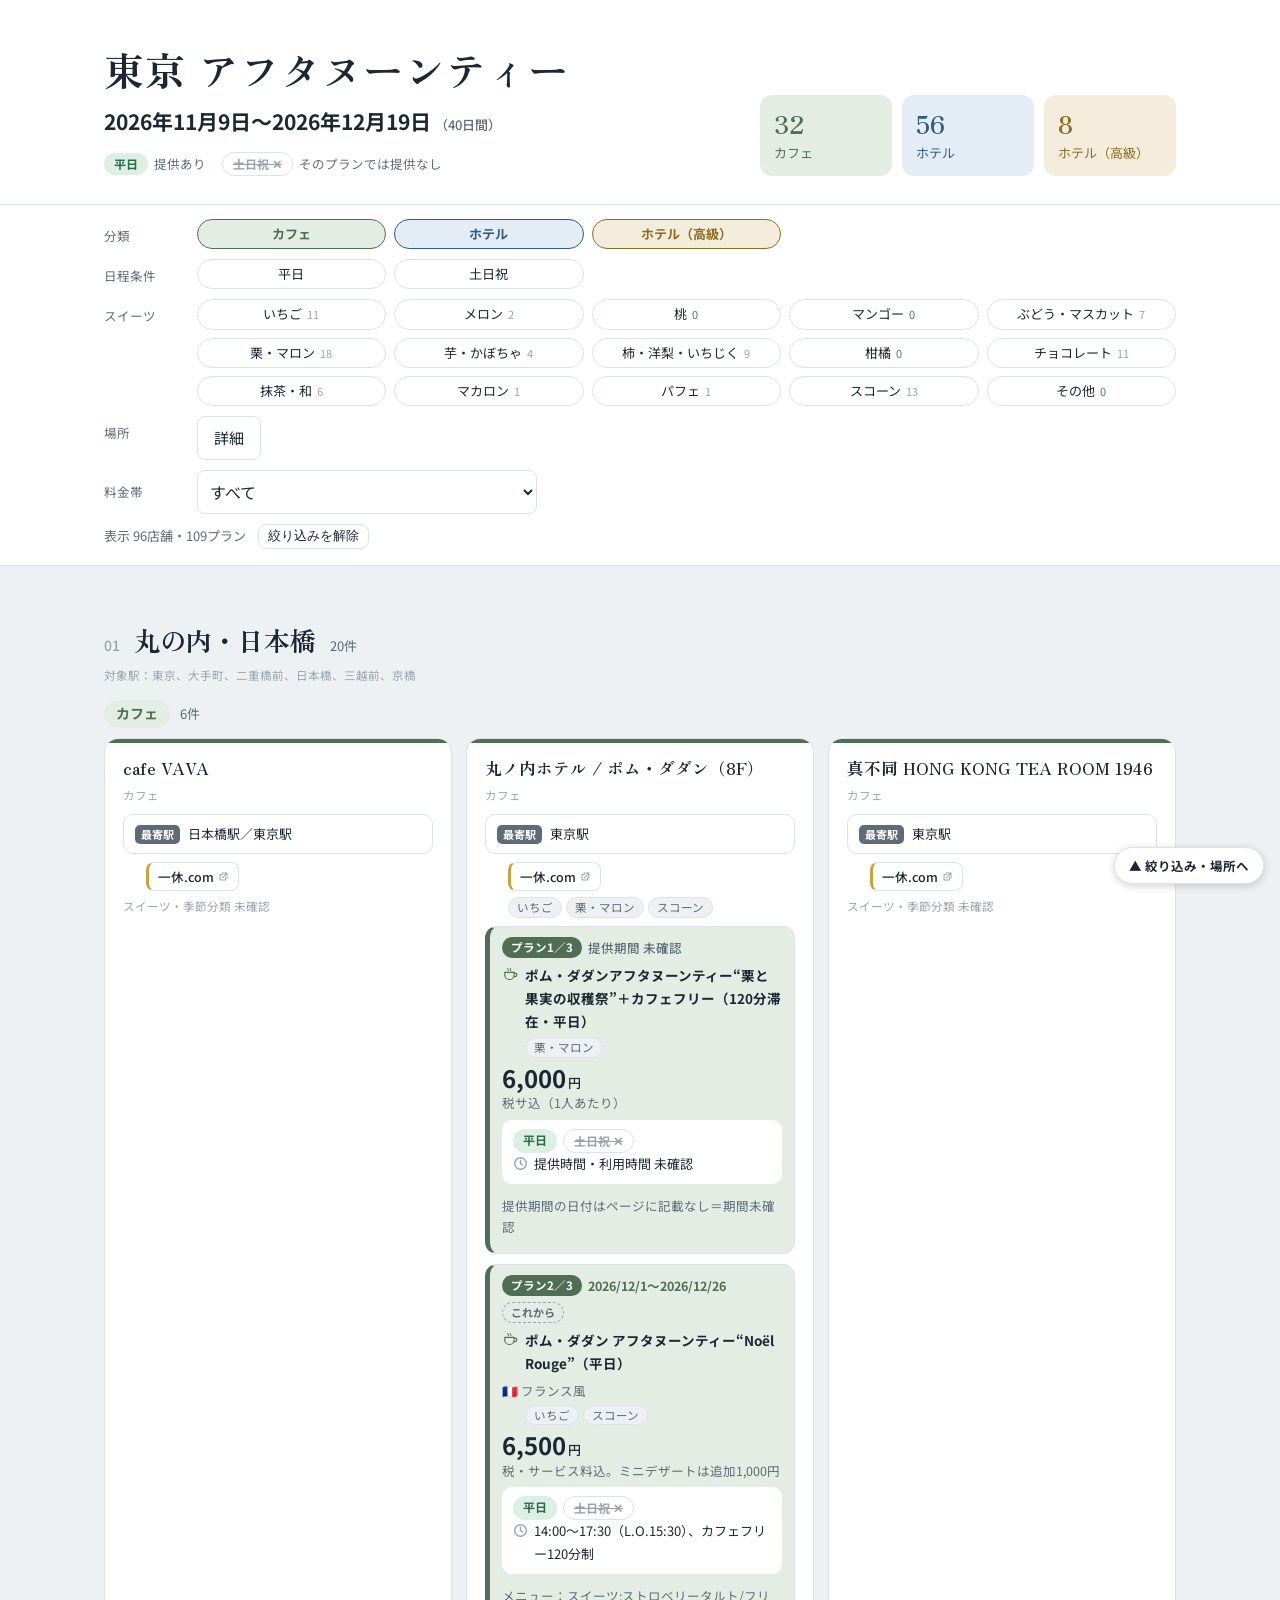
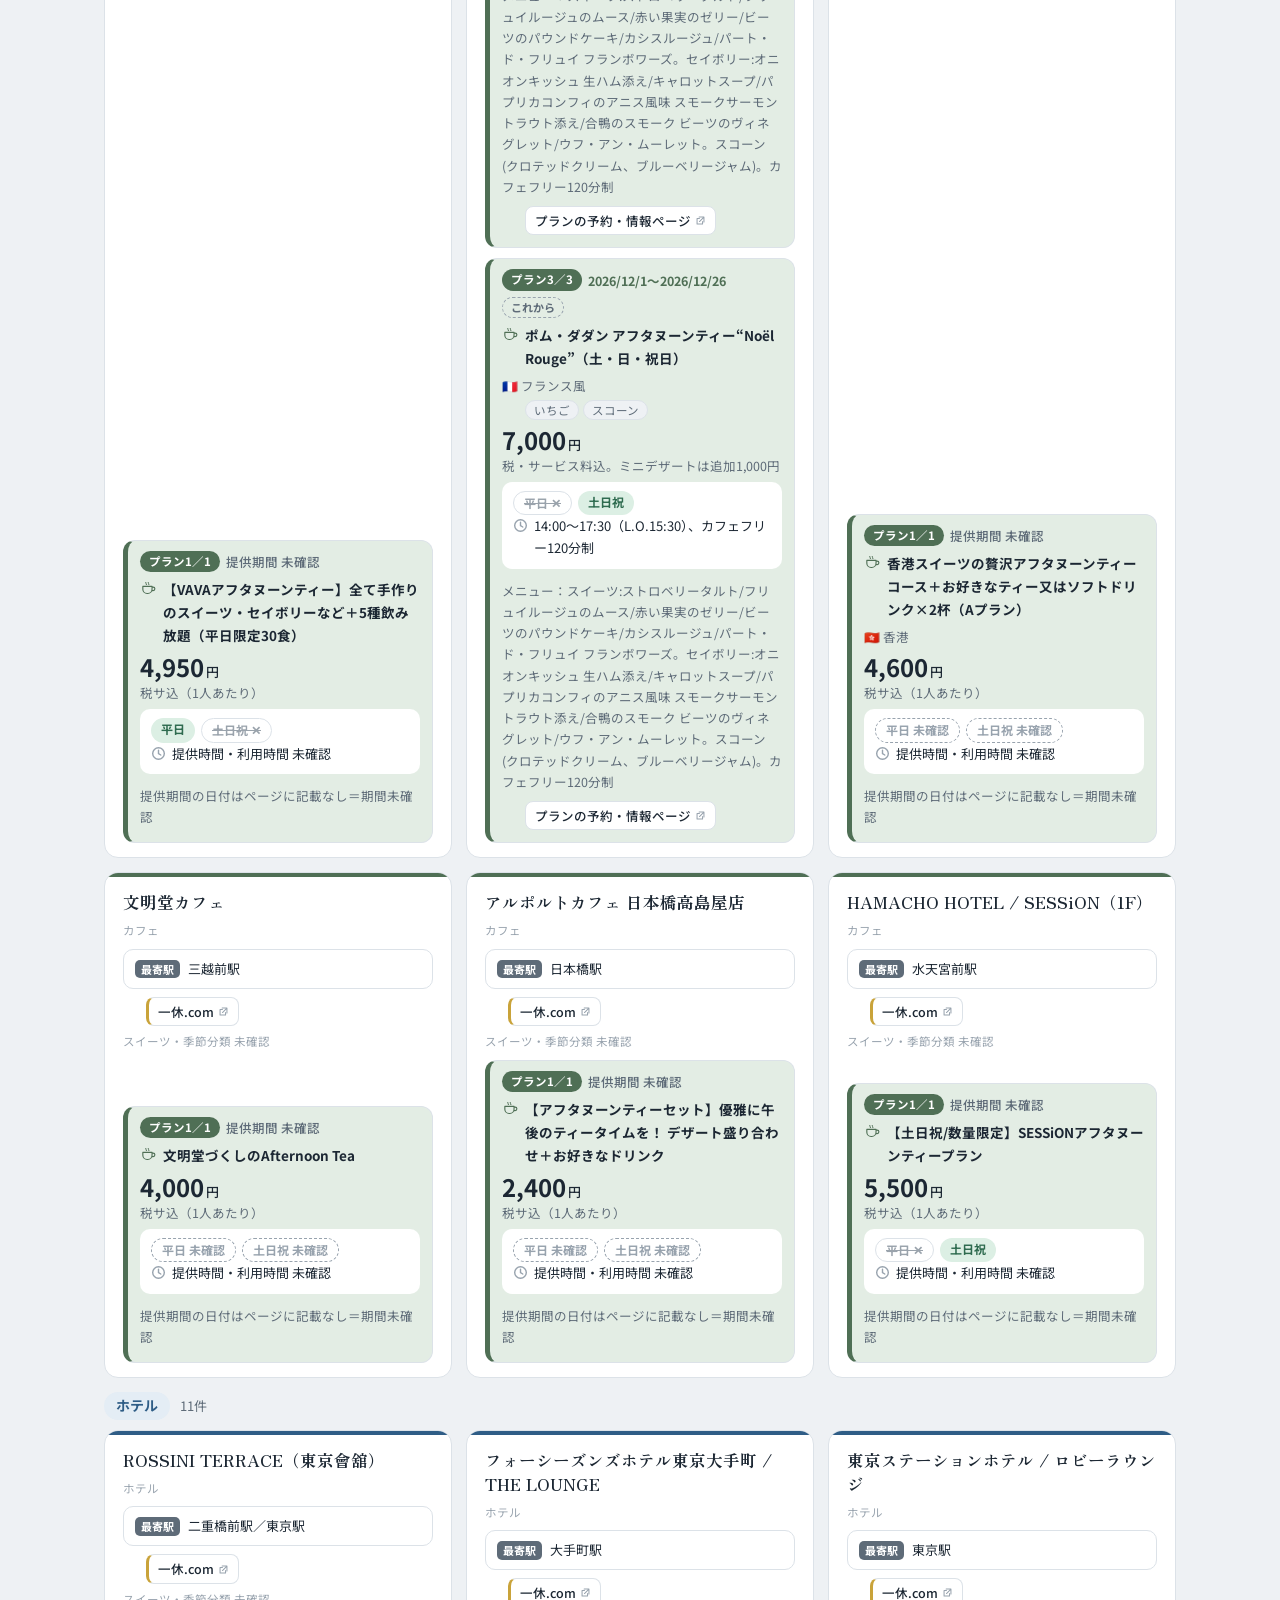
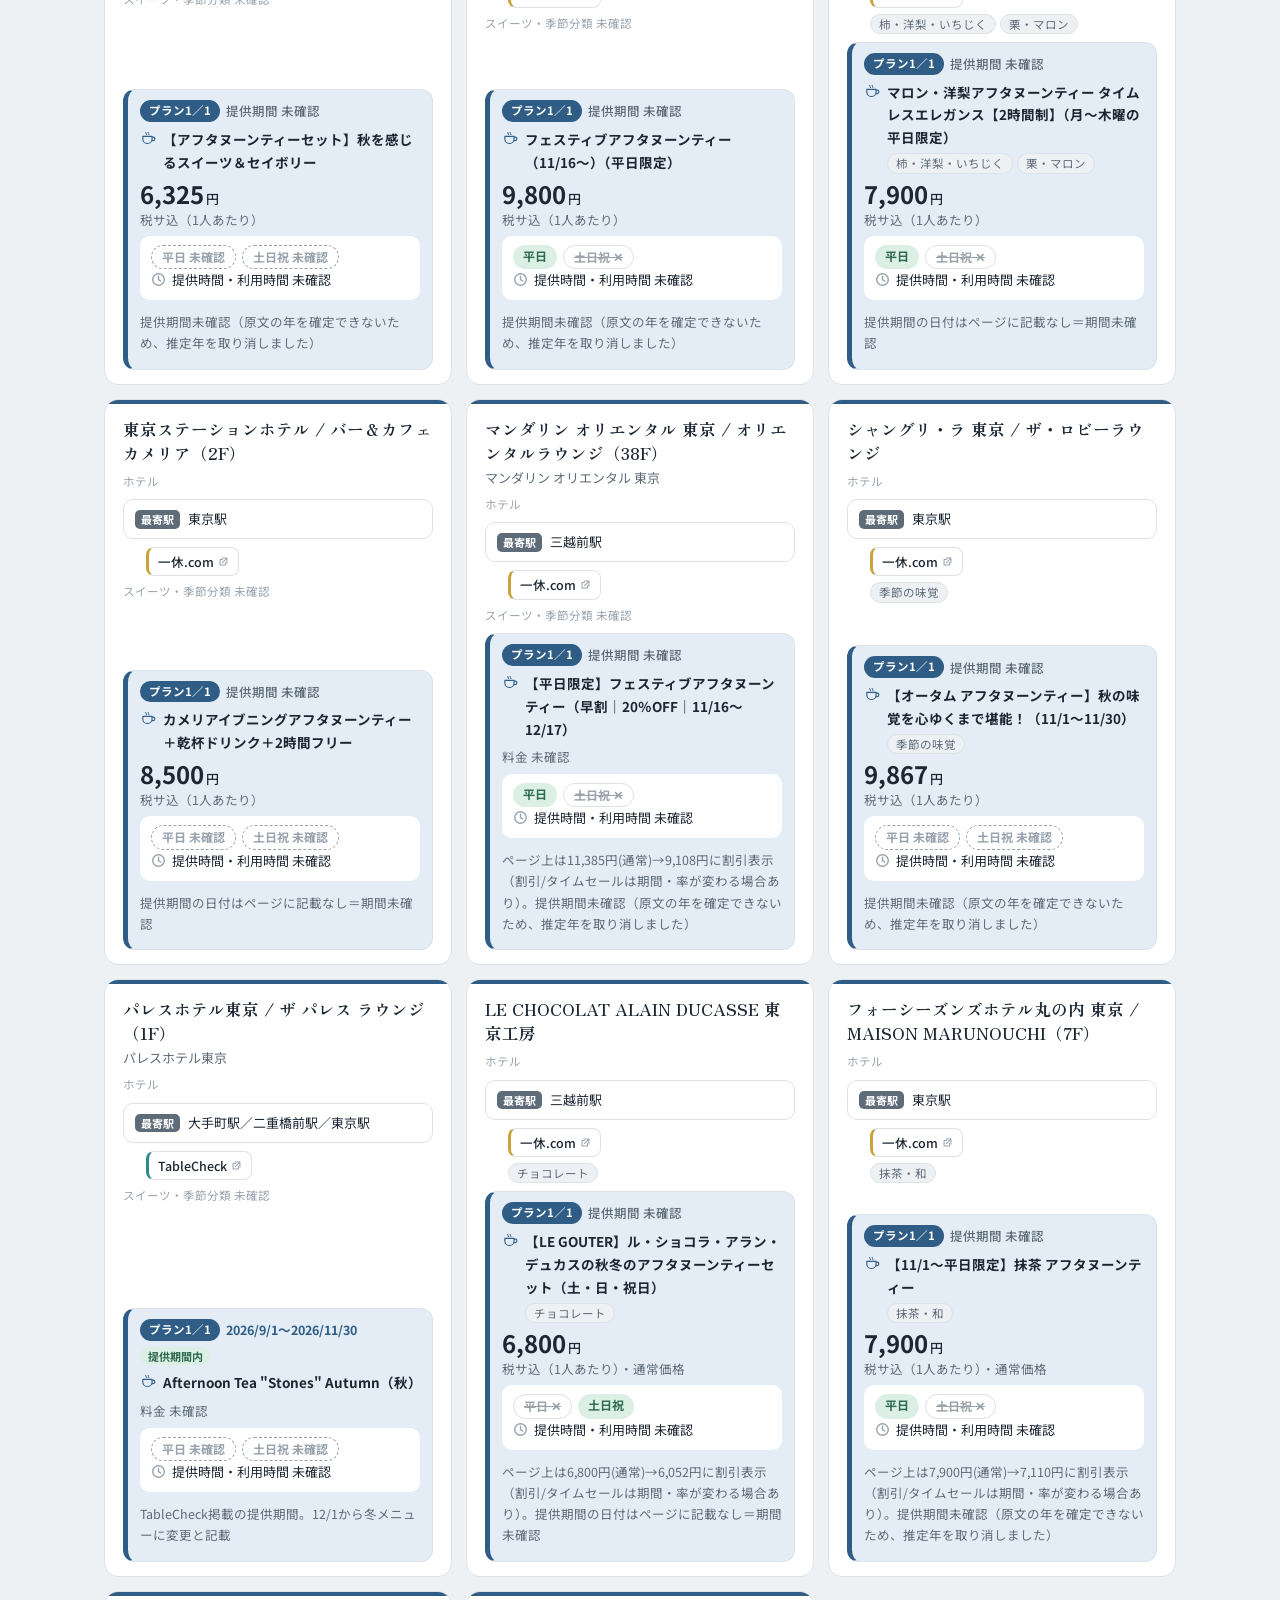
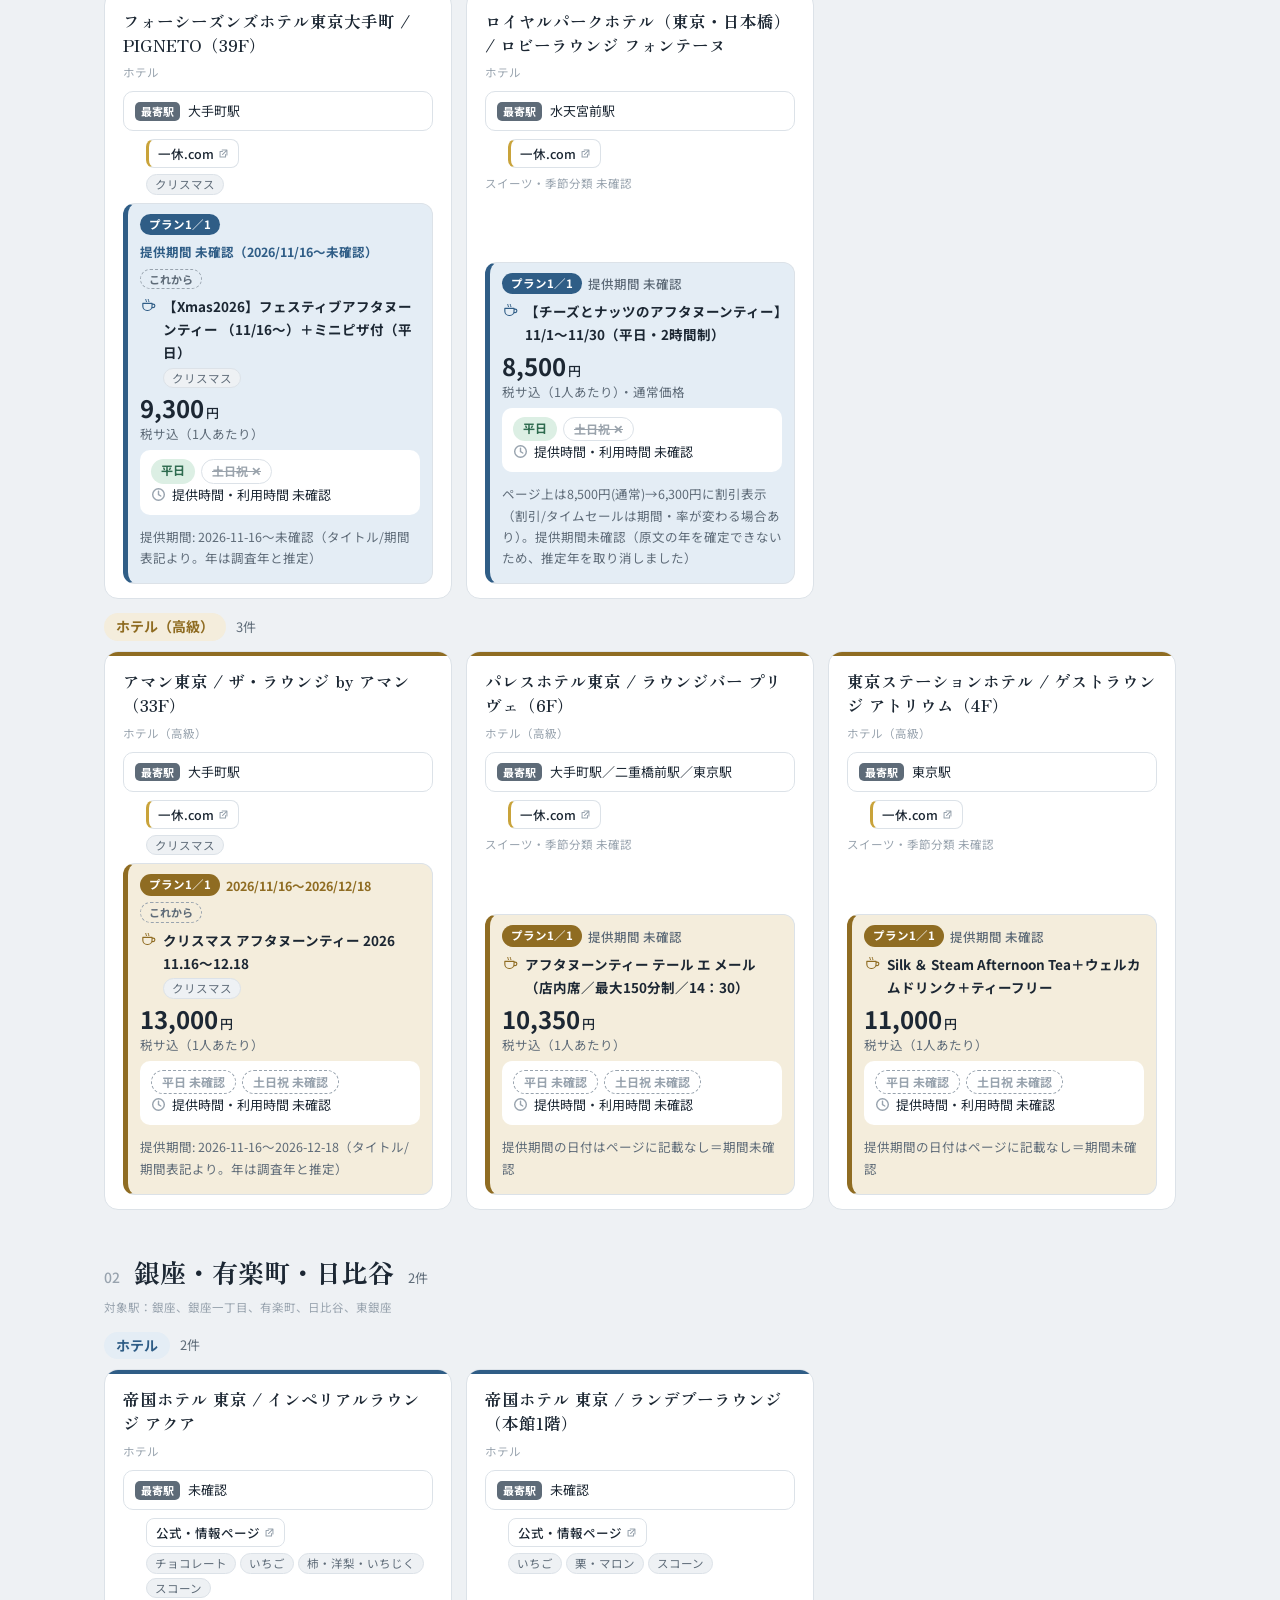
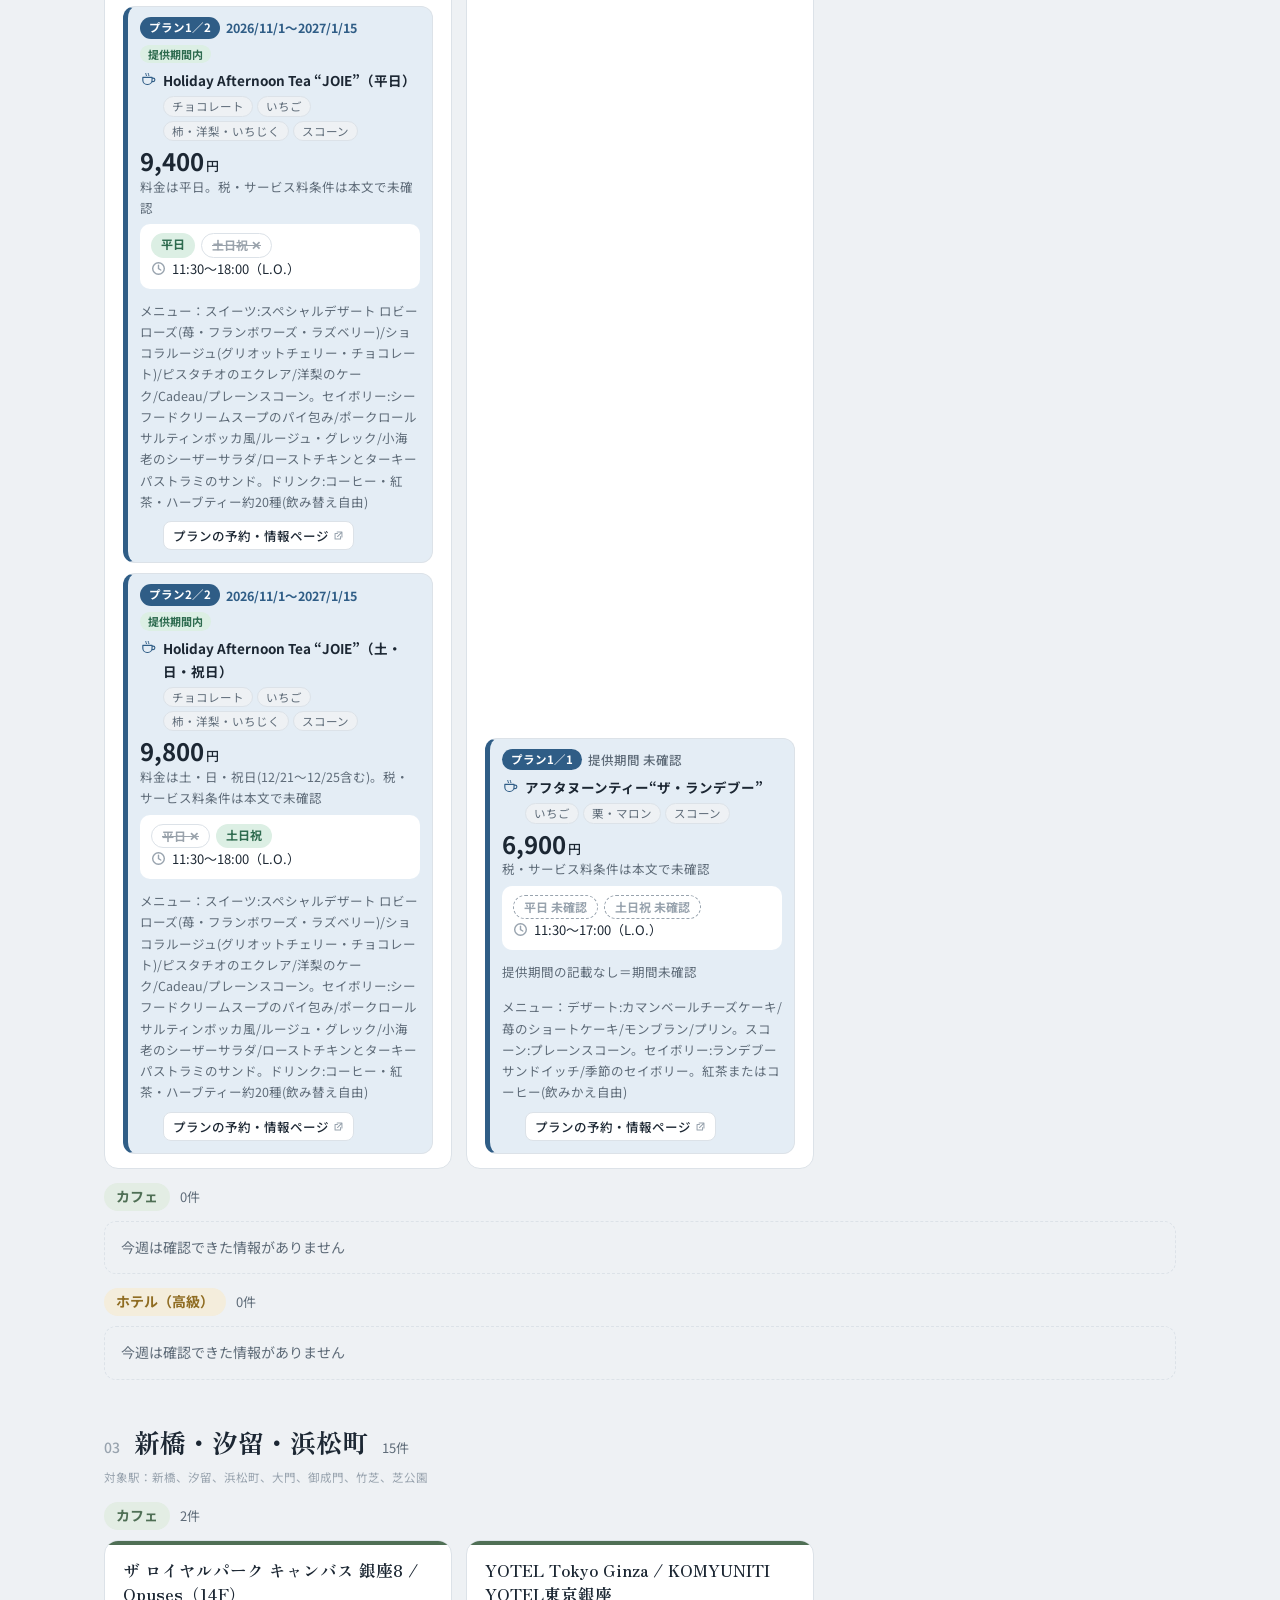
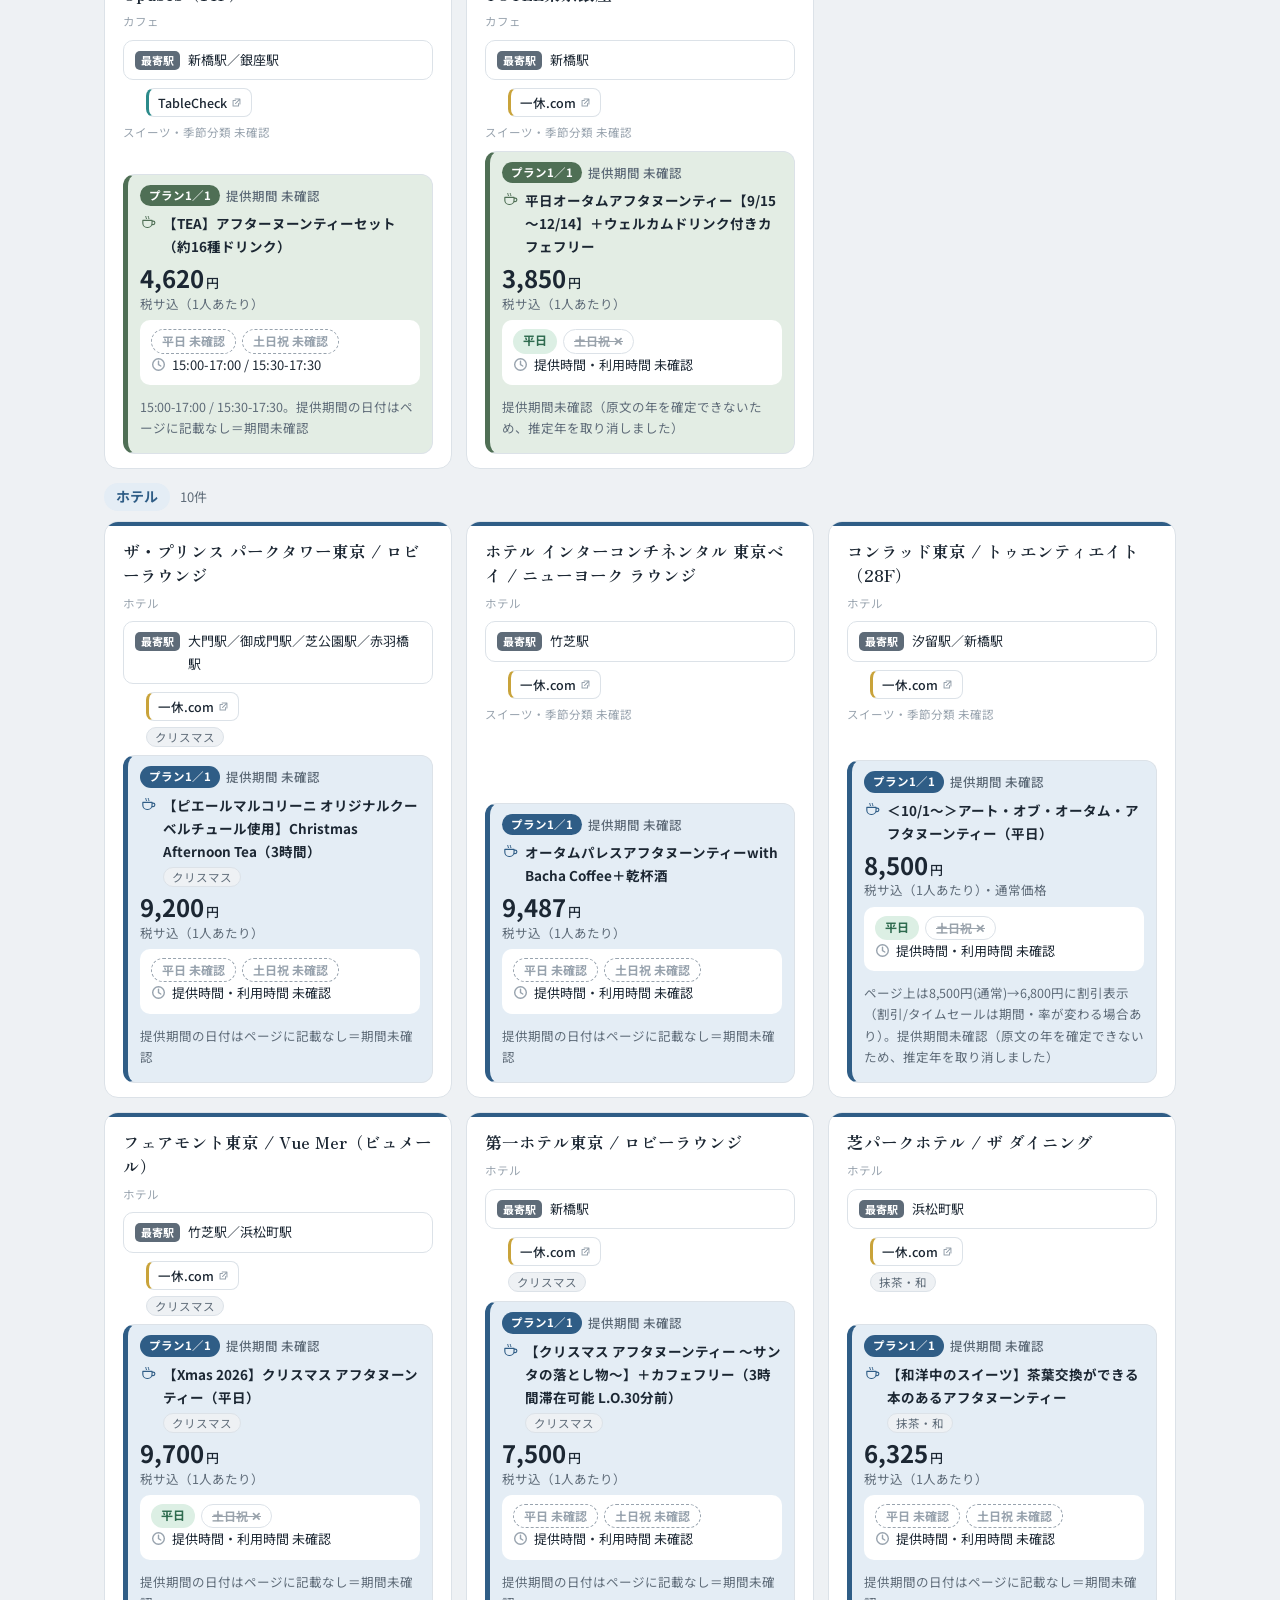
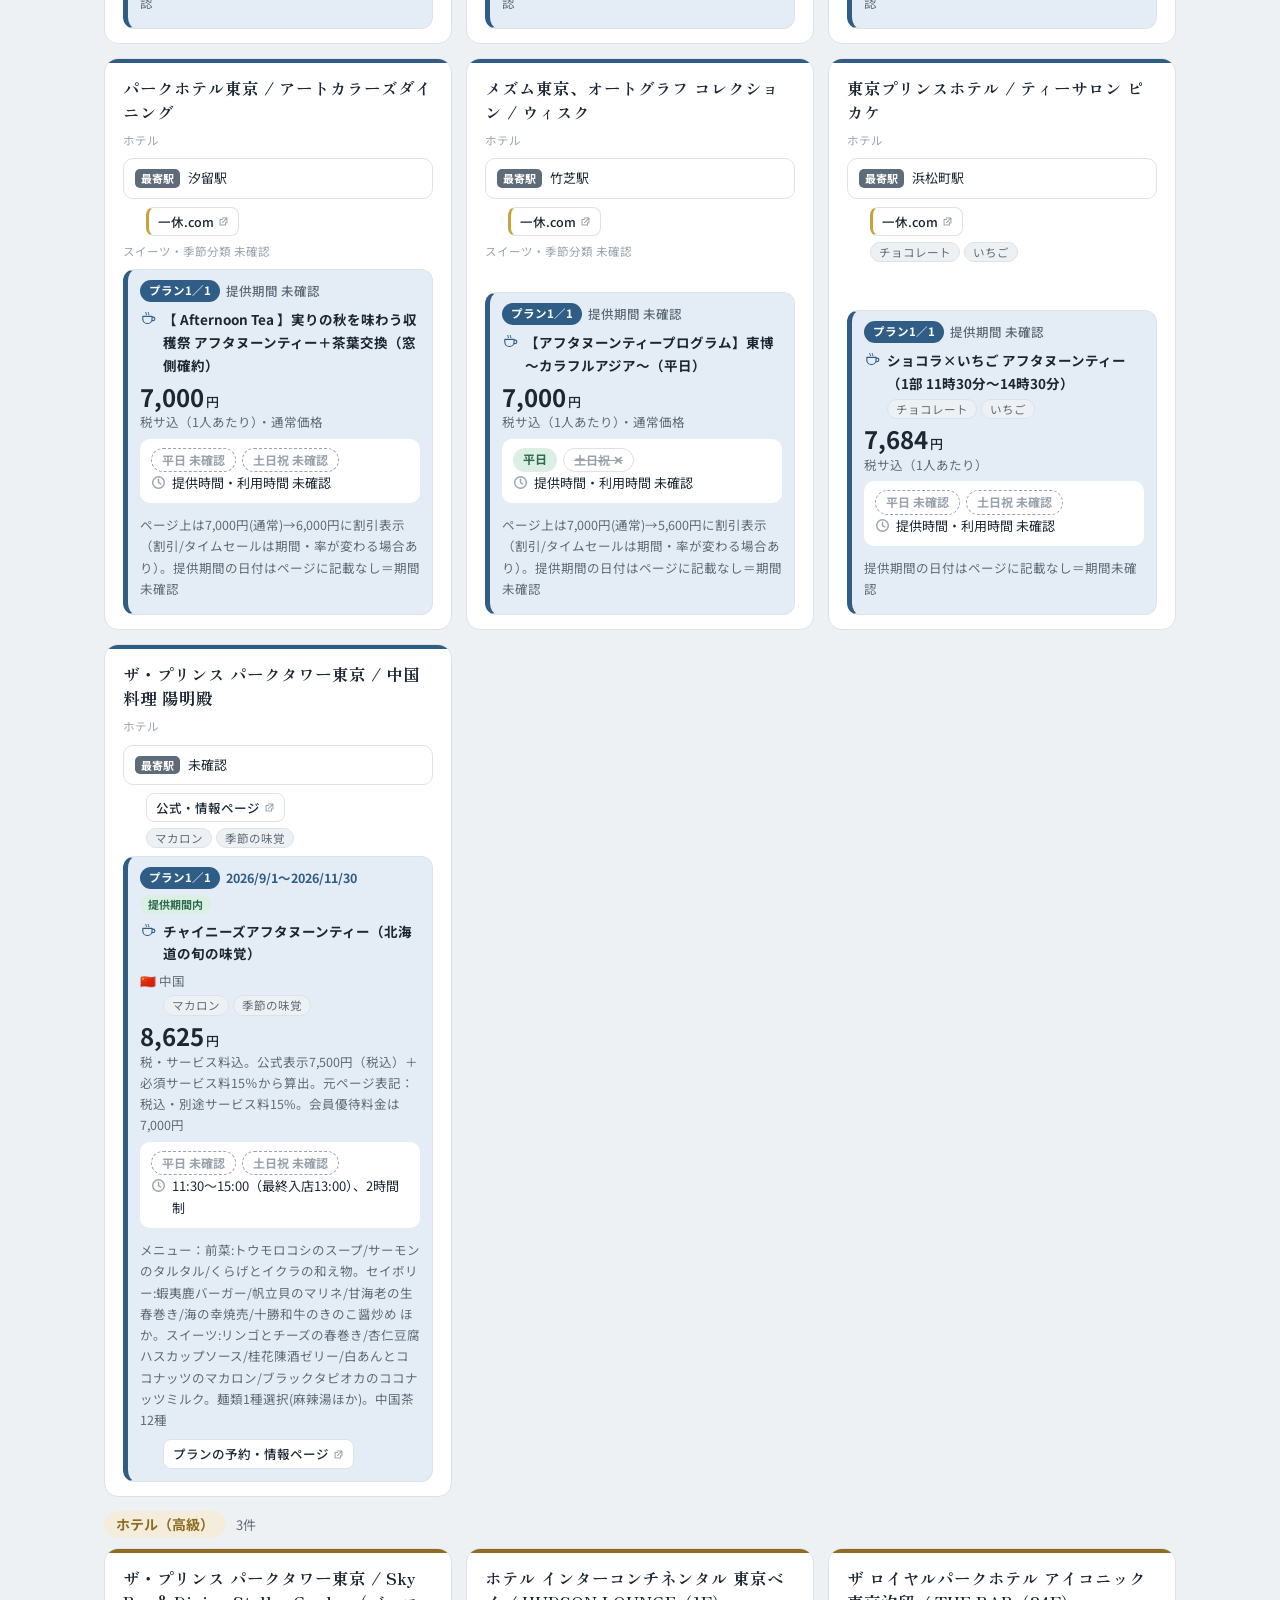
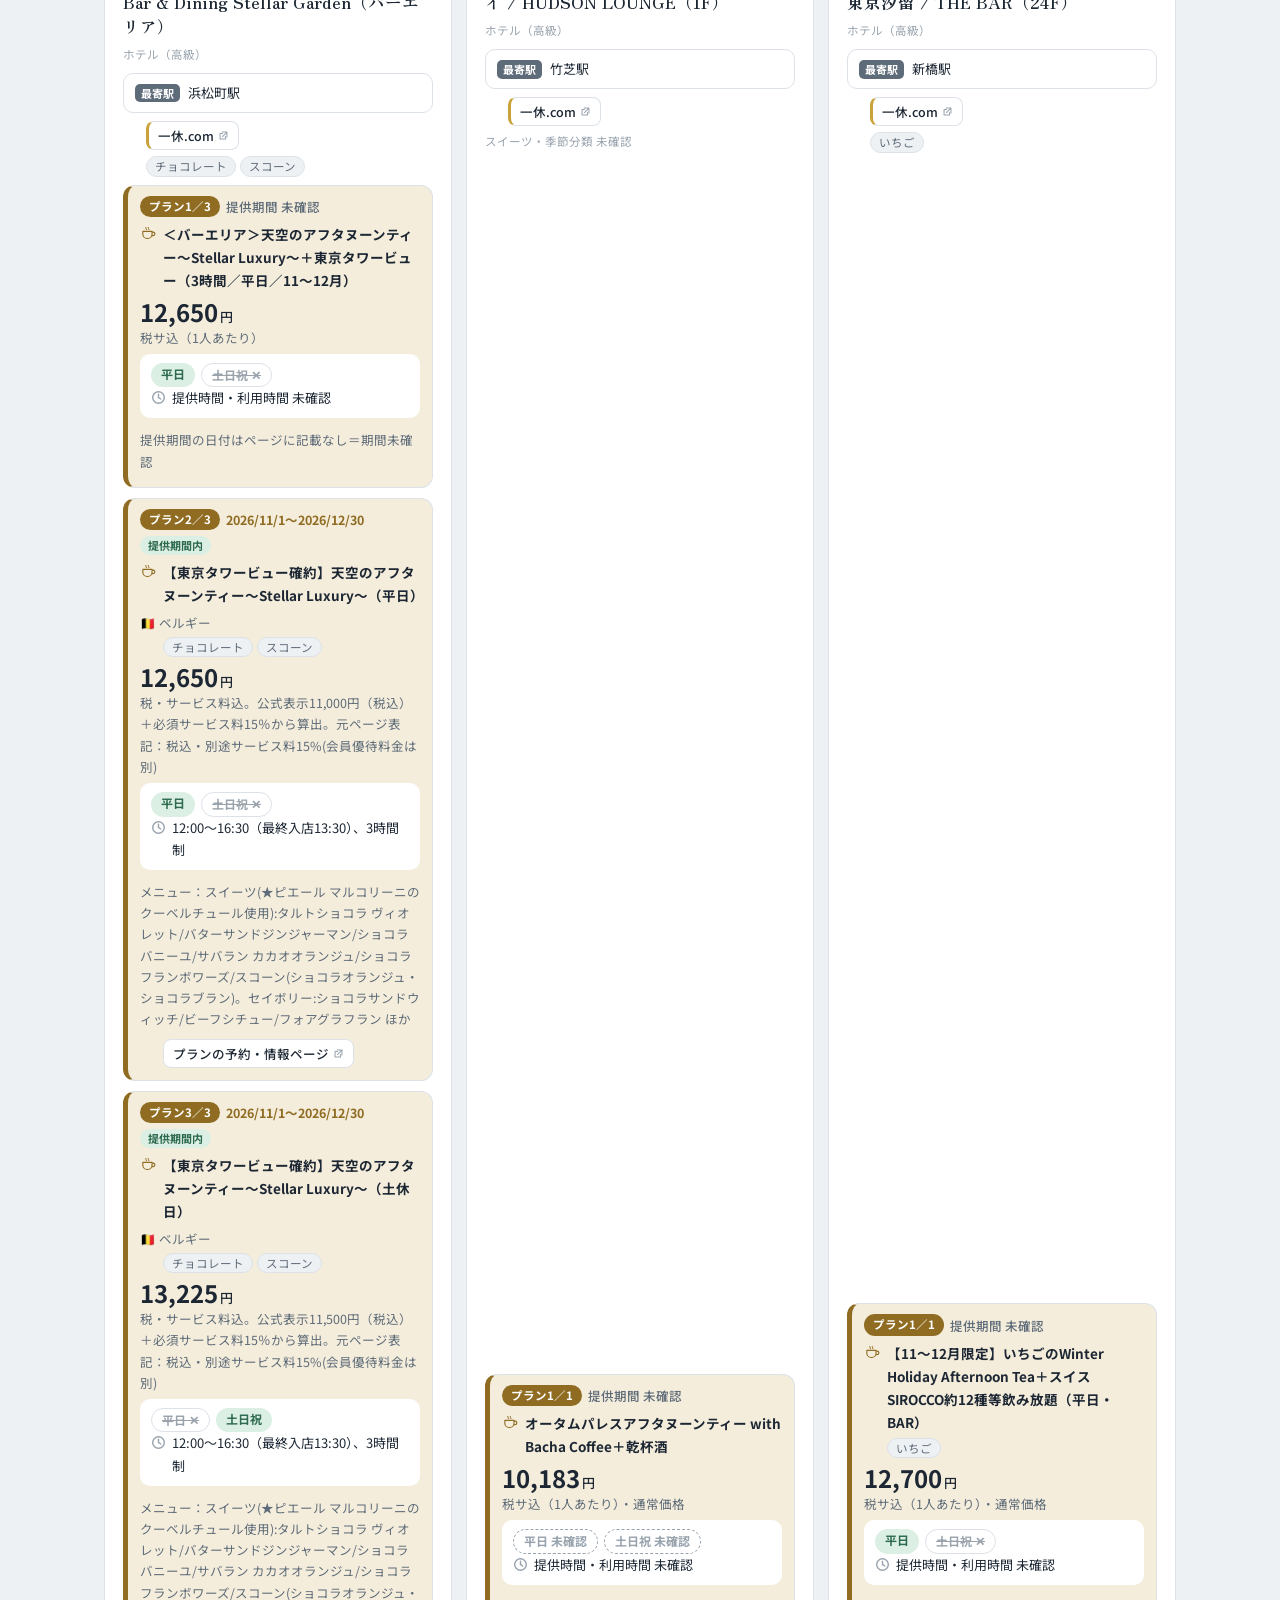
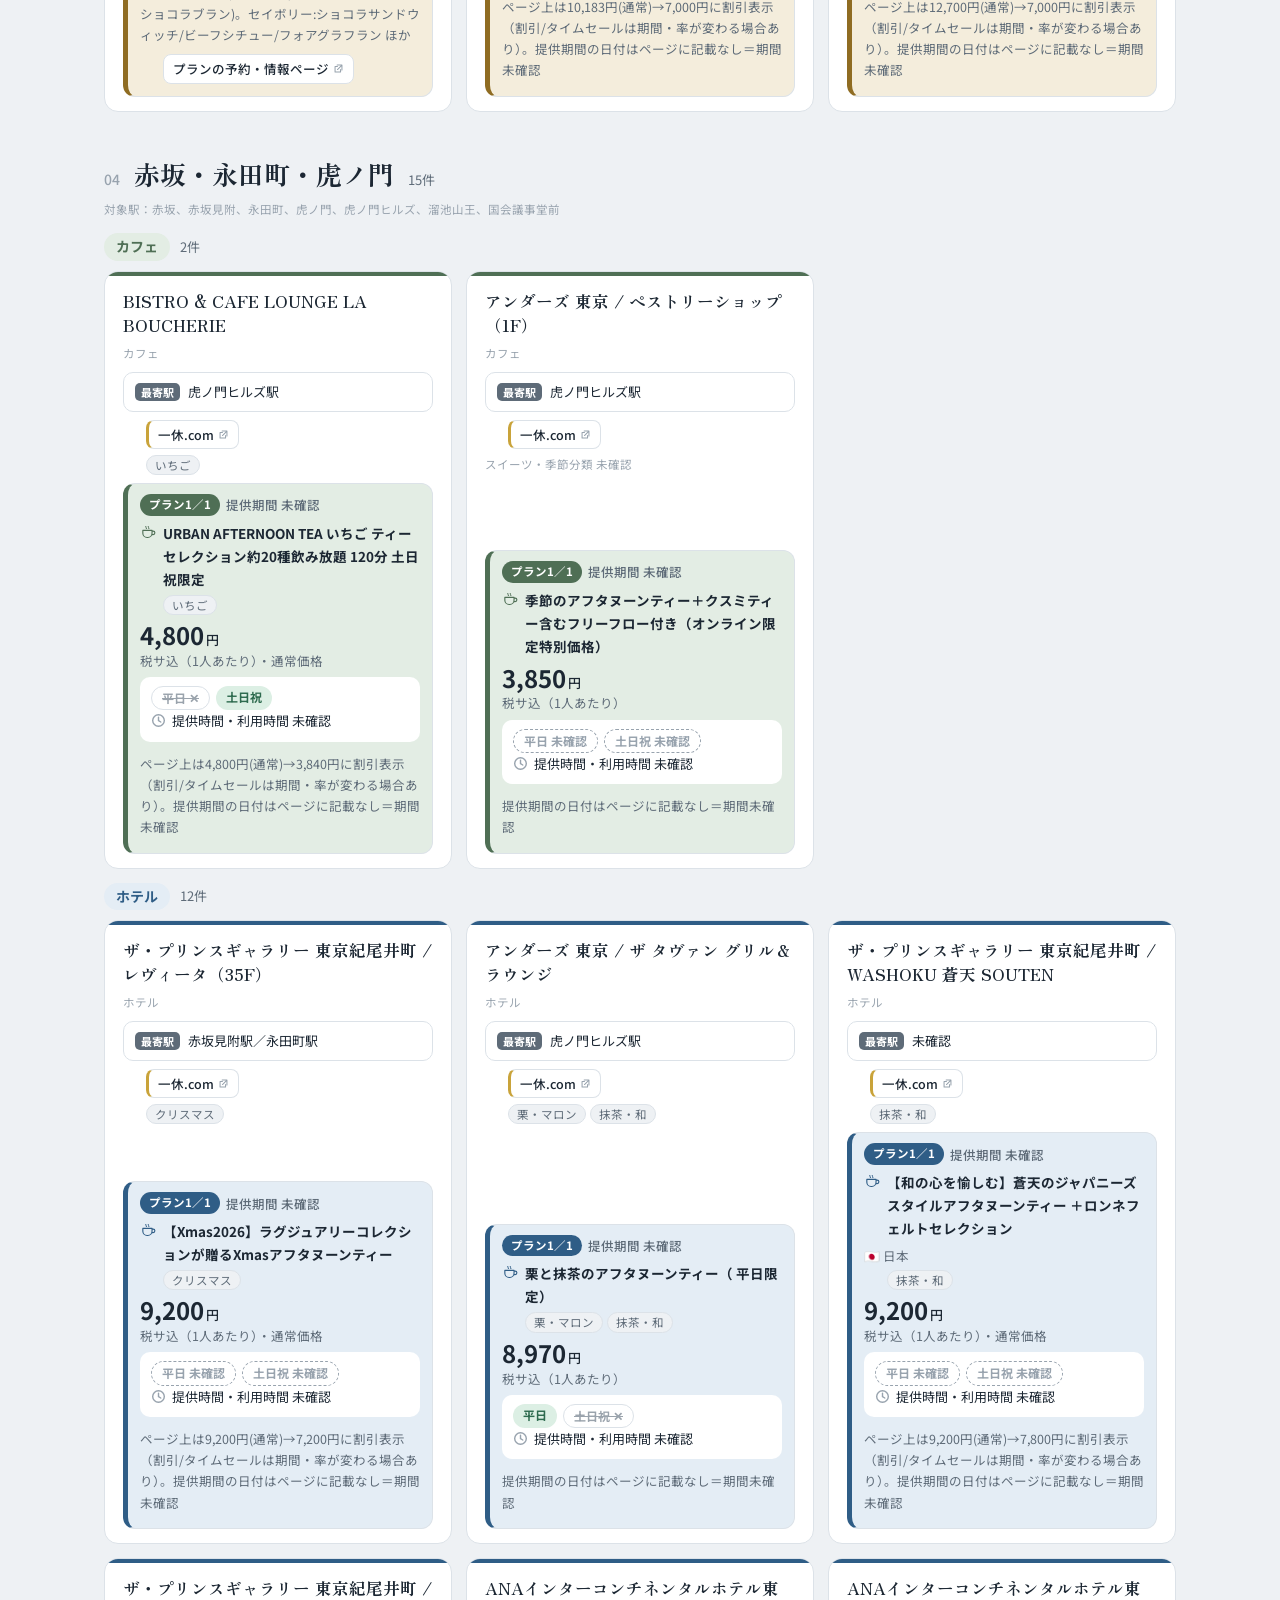
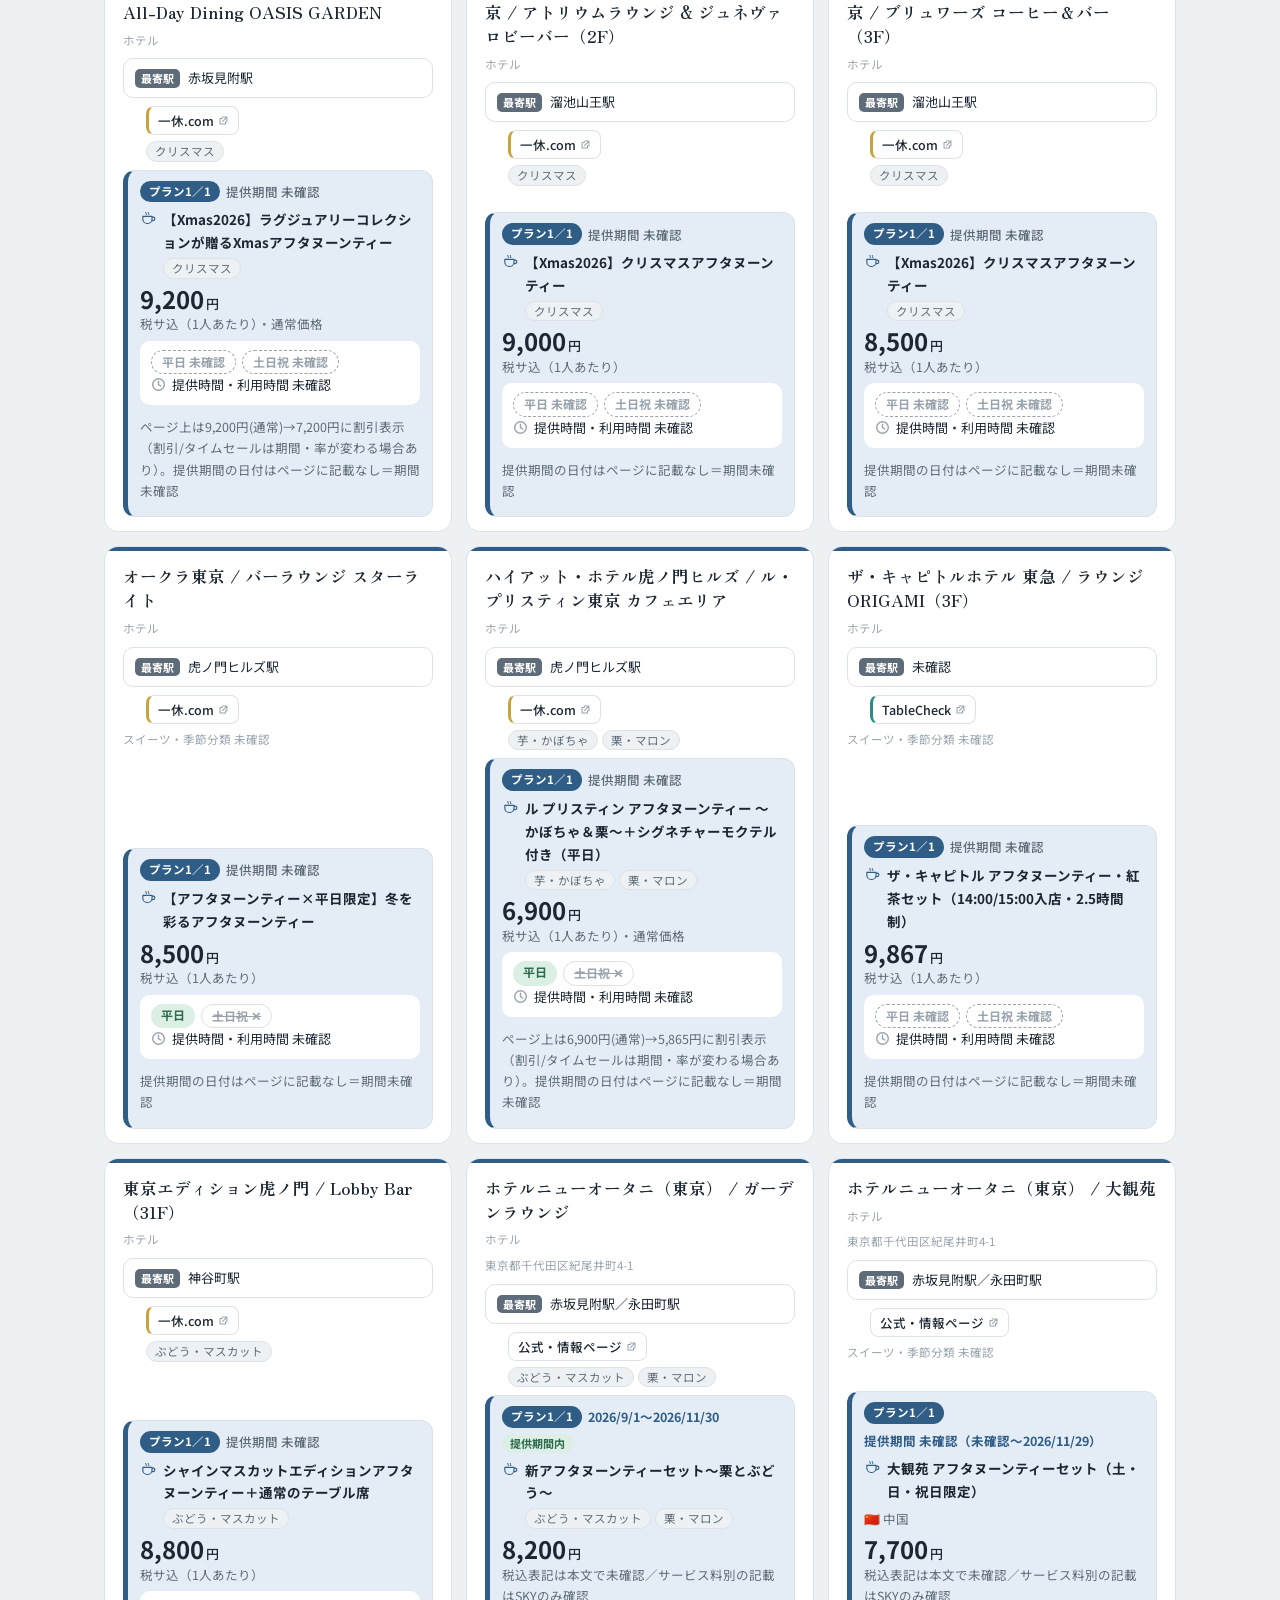
==== site/index.html @ 374495c5 "Add list-first research, checkpoints and area 15" ====
<!doctype html><html lang="ja"><head><meta charset="utf-8">
<meta name="viewport" content="width=device-width, initial-scale=1, viewport-fit=cover">
<title>東京 アフタヌーンティー</title>
<link rel="preconnect" href="https://fonts.googleapis.com"><link rel="preconnect" href="https://fonts.gstatic.com" crossorigin>
<link href="https://fonts.googleapis.com/css2?family=Zen+Old+Mincho:wght@500;700&family=Noto+Sans+JP:wght@400;500;700&display=swap" rel="stylesheet">
<style>:root{--bg:#EEF1F4;--paper:#FFFFFF;--ink:#1C2733;--sub:#5E6B78;--mute:#98A3AE;--line:#DCE2E8;
--hotel:#2F5D86;--hotel-t:#E4EDF5;--lux:#8F6C22;--lux-t:#F4EDDC;--cafe:#4F6F55;--cafe-t:#E3EDE4;--ok:#2E6B4F;--ok-t:#DCEFE4;--no:#9AA3AC;
box-sizing:border-box;padding-top:env(safe-area-inset-top,0px);padding-bottom:env(safe-area-inset-bottom,0px)}
@media (prefers-color-scheme:dark){:root:not([data-theme="light"]){--bg:#12181E;--paper:#1A222B;--ink:#E6EBF0;--sub:#A4AFBA;--mute:#6D7985;--line:#2B3540;
--hotel:#8DB4D8;--hotel-t:#1F2E3C;--lux:#D9B770;--lux-t:#35301F;--cafe:#9EC3A3;--cafe-t:#1F3024;--ok:#8FD1AE;--ok-t:#1E3629;--no:#5F6B76}}
*{box-sizing:border-box}html{scroll-behavior:smooth;scroll-padding-top:calc(env(safe-area-inset-top,0px) + 16px)}
body{margin:0;background:var(--bg);color:var(--ink);font-family:"Noto Sans JP","Hiragino Sans","Yu Gothic",sans-serif;font-size:15px;line-height:1.7}
.hero{background:var(--paper);border-bottom:1px solid var(--line)}
.hero-in{max-width:1120px;margin:0 auto;padding:44px 24px 28px;display:grid;grid-template-columns:1.5fr 1fr;gap:32px;align-items:end}
h1{font-family:"Zen Old Mincho","Hiragino Mincho ProN",serif;font-size:clamp(26px,3.4vw,40px);word-break:keep-all;line-height:1.25;margin:0 0 10px;letter-spacing:.03em}
.lead{color:var(--sub);margin:0;max-width:62ch}
.stats{display:grid;grid-template-columns:repeat(3,1fr);gap:10px}
.stat{border-radius:12px;padding:12px 14px}.stat b{display:block;font-size:26px;font-family:"Zen Old Mincho",serif;line-height:1.2}.stat span{font-size:13px}
.s-hotel{background:var(--hotel-t);color:var(--hotel)}.s-lux{background:var(--lux-t);color:var(--lux)}.s-cafe{background:var(--cafe-t);color:var(--cafe)}
.fpanel{background:var(--paper);border-bottom:1px solid var(--line)}.fpanel-in{max-width:1120px;margin:0 auto;padding:14px 24px 16px;display:flex;flex-direction:column;gap:10px}
.frow{display:grid;grid-template-columns:5.5em 1fr;gap:8px 10px;align-items:start}.frow .lb{font-size:12.5px;color:var(--sub);padding-top:6px;white-space:nowrap}
.btns{display:grid;grid-template-columns:repeat(auto-fill,minmax(max(128px,calc((100% - 32px) / 5)),1fr));gap:8px}
.frow .hint{grid-column:2;color:var(--mute);font-size:11.5px;margin:-2px 0 0}
.totop{position:fixed;right:16px;bottom:calc(env(safe-area-inset-bottom,0px) + 16px);z-index:10;font-size:12.5px;font-weight:700;text-decoration:none;color:var(--ink);background:var(--paper);border:1.5px solid var(--line);border-radius:999px;padding:7px 14px;box-shadow:0 2px 8px rgba(0,0,0,.18);display:none}.totop.show{display:block}
.fb{font:inherit;font-size:13px;line-height:1.4;border:1.5px solid var(--line);background:var(--paper);color:var(--ink);border-radius:999px;padding:5px 8px;cursor:pointer;text-align:center;min-width:0;white-space:nowrap}
.fb[aria-pressed="true"]{border-color:currentColor;font-weight:700}
.fb.f-hotel[aria-pressed="true"]{color:var(--hotel);background:var(--hotel-t)}.fb.f-lux[aria-pressed="true"]{color:var(--lux);background:var(--lux-t)}.fb.f-cafe[aria-pressed="true"]{color:var(--cafe);background:var(--cafe-t)}
.fb.f-x[aria-pressed="true"]{color:var(--ok);background:var(--ok-t)}
.legendline{margin-top:12px;font-size:12.5px;display:flex;flex-wrap:wrap;gap:6px 16px;align-items:center}.lg{white-space:nowrap;display:inline-flex;gap:6px;align-items:center}
.area-btn{color:var(--ink);text-decoration:none;font-size:13px;line-height:1.4;border:1.5px solid var(--line);background:var(--paper);border-radius:10px;padding:5px 8px;display:flex;gap:6px;align-items:center;justify-content:center;text-align:center;min-width:0;word-break:keep-all}
.area-btn:hover{border-color:var(--ink);background:var(--bg)}
button:focus-visible,a:focus-visible{outline:2px solid var(--hotel);outline-offset:2px}
main{max-width:1120px;margin:0 auto;padding:12px 24px 72px}
.area{margin-top:40px}
h2{font-family:"Zen Old Mincho",serif;font-size:26px;margin:0 0 6px;display:flex;align-items:baseline;gap:14px}
h2 .no{font-family:"Noto Sans JP",sans-serif;font-size:14px;color:var(--mute);font-weight:500}h2 .acnt{font-size:13px;color:var(--sub);font-family:"Noto Sans JP",sans-serif;font-weight:400}
.cat{margin:14px 0 8px}.cat.hide{display:none}
h3{margin:0 0 10px;display:flex;align-items:center;gap:10px;font-size:14px}
.tag{padding:2px 12px;border-radius:999px;font-weight:700}
.c-hotel .tag{background:var(--hotel-t);color:var(--hotel)}.c-lux .tag{background:var(--lux-t);color:var(--lux)}.c-cafe .tag{background:var(--cafe-t);color:var(--cafe)}
.cnt{color:var(--sub);font-weight:400;font-size:13px}
.grid{display:grid;grid-template-columns:repeat(auto-fill,minmax(330px,1fr));gap:14px}
.card{background:var(--paper);border:1px solid var(--line);border-radius:14px;padding:18px 18px 14px;display:flex;flex-direction:column;gap:8px;position:relative;overflow:hidden}.top{display:flex;justify-content:space-between;gap:12px;align-items:flex-start}
.card::before{content:"";position:absolute;inset:0 0 auto 0;height:4px}
.c-hotel .card::before,.card.c-hotel::before{background:var(--hotel)}.card.c-lux::before{background:var(--lux)}.card.c-cafe::before{background:var(--cafe)}
.card.hide{display:none}
.card header{min-width:0}
h4{margin:0;font-size:16.5px;line-height:1.45;font-family:"Zen Old Mincho",serif}

.shop{margin:1px 0 0;font-size:13px;color:var(--sub)}
.rnote{margin:-2px 0 0;font-size:11.5px;color:var(--mute)}
.loc,.theme,.time{margin:0;display:flex;gap:6px;align-items:flex-start;font-size:13.5px}
.loc{color:var(--sub)}
svg{width:15px;height:15px;flex:none;margin-top:3px;color:var(--mute)}.theme svg{width:17px;height:17px;margin-top:2px}
.price{border-top:1px dashed var(--line);padding-top:10px;display:flex;flex-direction:column}
.pbig{font-size:24px;font-weight:700;font-variant-numeric:tabular-nums;line-height:1.2}.pbig small{font-size:13px;font-weight:500;margin-left:2px}
.pdet{font-size:12.5px;color:var(--sub)}
.plans{display:flex;flex-direction:column;gap:10px;margin-top:auto}
.plan{--pc:var(--hotel);--pt:var(--hotel-t);display:flex;flex-direction:column;gap:6px;background:var(--pt);border:1px solid var(--line);border-left:5px solid var(--pc);border-radius:12px;padding:10px 12px 12px}
.card.c-lux .plan{--pc:var(--lux);--pt:var(--lux-t)}.card.c-cafe .plan{--pc:var(--cafe);--pt:var(--cafe-t)}
.plan .price{border-top:0;padding-top:0}.plan .when{margin-top:0;background:var(--paper)}.plan .theme{font-weight:700}.plan .theme svg{color:var(--pc)}
.plan-hd{display:flex;flex-wrap:wrap;align-items:center;gap:6px}
.pno{font-size:11.5px;font-weight:700;color:var(--paper);background:var(--pc);border-radius:999px;padding:1px 9px;white-space:nowrap}
.pper{margin:0;font-size:12.5px;font-weight:700;color:var(--pc);font-variant-numeric:tabular-nums}.pper.na{color:var(--sub);font-weight:500}
.pst{font-size:11px;font-weight:700;border-radius:999px;padding:0 8px;white-space:nowrap}.pst.now{background:var(--ok-t);color:var(--ok)}.pst.soon{color:var(--sub);border:1px dashed var(--mute)}
.period{margin:0 0 8px;font-size:clamp(17px,2vw,21px);font-weight:700;font-variant-numeric:tabular-nums}.period small{font-size:13px;font-weight:500;color:var(--sub);margin-left:4px}
.when{margin-top:auto;background:var(--bg);border-radius:10px;padding:9px 11px}
.chips{display:flex;gap:6px}
.chip{font-size:12px;font-weight:700;padding:1px 10px;border-radius:999px}
.chip.on{background:var(--ok-t);color:var(--ok)}.chip.no{color:var(--no);text-decoration:line-through;background:transparent;border:1px solid var(--line)}.chip.off{color:var(--mute);border:1px dashed var(--mute)}
.dtxt{margin:5px 0 3px;font-size:12.5px;color:var(--sub)}
.time{font-size:13px}
.meet{border:1px solid var(--line);border-radius:10px;padding:8px 11px;font-size:13px}.meet p{margin:0;display:flex;gap:8px;align-items:baseline}.meet p+p{margin-top:3px}
.mk{flex:none;font-size:11px;font-weight:700;color:var(--paper);background:var(--sub);border-radius:5px;padding:0 6px;line-height:1.7}
.vf{font-size:10.5px;color:#B5542B;border:1px solid #B5542B;border-radius:4px;padding:0 4px;margin:0 3px;white-space:nowrap}
.fb .bc{font-size:11px;color:var(--mute);margin-left:5px;font-weight:400}
.swt{margin:-2px 0 0;padding-left:23px;display:flex;flex-wrap:wrap;gap:4px}.swt span{font-size:11.5px;line-height:1.6;padding:0 8px;border-radius:999px;background:var(--bg);color:var(--sub);border:1px solid var(--line)}
.links{display:flex;flex-wrap:wrap;gap:6px;padding-left:23px}
.lk{display:inline-flex;align-items:center;gap:4px;font-size:12.5px;font-weight:500;text-decoration:none;color:var(--ink);border:1px solid var(--line);background:var(--paper);border-radius:8px;padding:3px 9px;transition:border-color .15s,background .15s}
.lk svg{width:11px;height:11px;margin:0;color:var(--mute)}.lk:hover{border-color:var(--ink);background:var(--bg)}
.lk-ik{border-left:3px solid #C9A33A}.lk-tb{border-left:3px solid #D0643A}.lk-tc{border-left:3px solid #2B8A8A}
.none{margin:0;padding:14px 16px;border:1px dashed var(--line);border-radius:12px;color:var(--sub);font-size:14px}
.aside{margin-top:64px;display:grid;grid-template-columns:1fr;gap:24px}
.box{min-width:0;overflow-wrap:anywhere;background:var(--paper);border:1px solid var(--line);border-radius:14px;padding:18px 20px}
.clink{color:var(--hotel);text-decoration:underline;text-underline-offset:2px;display:inline-flex;align-items:center;gap:3px}.clink svg{width:11px;height:11px;margin:0;color:currentColor}.clink:hover{text-decoration-thickness:2px}
.box h2{font-size:19px}.box ul{list-style:none;margin:0;padding:0}.box li{padding:8px 0;border-top:1px solid var(--line);font-size:14px}.box li:first-child{border-top:0}
@media (max-width:820px){.hero-in{grid-template-columns:1fr}.aside{grid-template-columns:1fr}}
@media (max-width:420px){.grid{grid-template-columns:1fr}.hero-in,.fpanel-in,main{padding-left:16px;padding-right:16px}.frow{grid-template-columns:4em 1fr}.fb{white-space:normal}.btns{grid-template-columns:repeat(auto-fill,minmax(max(118px,calc((100% - 32px) / 5)),1fr))}}
@media (prefers-reduced-motion:reduce){html{scroll-behavior:auto}.lk{transition:none}}
.ctry{margin:0;padding-left:23px;display:flex;align-items:center;gap:6px;font-size:13px;font-weight:700;color:var(--ink)}.ctry svg{width:24px;height:16px;margin:0;border-radius:2px;box-shadow:0 0 0 1px var(--line)}
@media print{.totop{display:none}}
/* Accessibility and unknown values; the reference CSS above remains byte-identical. */
[hidden]{display:none!important}
.c-unknown .tag{background:var(--bg);color:var(--sub)}.card.c-unknown::before{background:var(--sub)}
.card.c-unknown .plan{--pc:var(--sub);--pt:var(--bg)}
.price-filter-field{display:grid;grid-template-columns:5.5em minmax(0,340px);gap:8px 10px;align-items:center}
.price-filter-field .lb{font-size:12.5px;color:var(--sub)}
.price-filter-field select{width:100%;min-width:0;min-height:44px;padding:8px;border:1px solid var(--line);border-radius:8px;background:var(--paper);color:var(--ink);font:inherit;font-size:16px}
.price-filter-field select:focus-visible{outline:2px solid var(--hotel);outline-offset:2px}
.area-disclosure{min-width:0}.area-toggle{font:inherit;cursor:pointer;min-height:44px;padding:8px 16px}
.area-disclosure .btns{margin-top:10px}
.filter-status{display:flex;gap:12px;align-items:center;flex-wrap:wrap;color:var(--sub);font-size:13px}
#no-results{margin-top:16px}.rnote{overflow-wrap:anywhere}.plan .dtxt{overflow-wrap:anywhere}


/* Keep zero counts visible and readable in both reference color schemes. */
.fb .bc.zero{color:var(--sub)}
 .fb[data-sw]{white-space:normal;word-break:keep-all}

.country-theme{margin:0;font-size:12.5px;color:var(--sub);line-height:1.6}

/* Keep the established palette and desktop cards; allow narrow layouts to shrink. */
.hero-in>*,.fpanel-in>*,.frow>*,.stat,.card,.plan{min-width:0}
.stats{grid-template-columns:repeat(3,minmax(0,1fr))}
.grid{grid-template-columns:repeat(auto-fill,minmax(min(330px,100%),1fr))}
h1,h4,.stat span,.theme span,.time span,.loc,.meet p,.pdet,.dtxt,.country-theme{overflow-wrap:anywhere}
h1{word-break:normal}.theme span,.time span{min-width:0}
.chips{flex-wrap:wrap}.lk{max-width:100%;overflow-wrap:anywhere}
@media(max-width:600px){
 .frow,.price-filter-field{grid-template-columns:minmax(0,1fr)}
 .frow .lb{padding-top:0}.btns{grid-template-columns:repeat(2,minmax(0,1fr))}
 .fb,.area-btn,.lk{min-height:44px}.fb{white-space:normal;overflow-wrap:anywhere}
 .area-btn{word-break:normal;overflow-wrap:anywhere;padding:10px 8px}
 .stat{padding:10px}.filter-status{justify-content:space-between}
}
</style></head><body>
<div class="hero"><div class="hero-in"><div><h1>東京 アフタヌーンティー</h1><p class="period">2026年11月9日〜2026年12月19日<small>（40日間）</small></p><p class="lead legendline"><span class="lg"><span class="chip on">平日</span> 提供あり</span><span class="lg"><span class="chip no">土日祝 ✕</span> そのプランでは提供なし</span></p></div><div class="stats"><div class="stat s-cafe"><b>32</b><span>カフェ</span></div><div class="stat s-hotel"><b>56</b><span>ホテル</span></div><div class="stat s-lux"><b>8</b><span>ホテル（高級）</span></div></div></div></div>
<div class="fpanel" id="top"><div class="fpanel-in"><div class="frow" role="group" aria-label="分類で絞り込み"><span class="lb">分類</span><div class="btns"><button class="fb f-cafe" data-cat="cafe" aria-pressed="true">カフェ</button><button class="fb f-hotel" data-cat="hotel" aria-pressed="true">ホテル</button><button class="fb f-lux" data-cat="lux" aria-pressed="true">ホテル（高級）</button></div></div><div class="frow" role="group" aria-label="日程条件で絞り込み"><span class="lb">日程条件</span><div class="btns"><button class="fb f-x" data-x="wd" aria-pressed="false">平日</button><button class="fb f-x" data-x="we" aria-pressed="false">土日祝</button></div></div><div class="frow" role="group" aria-label="スイーツで絞り込み"><span class="lb">スイーツ</span><div class="btns"><button class="fb f-x" data-sw="ichigo" aria-pressed="false">いちご<span class="bc">11</span></button><button class="fb f-x" data-sw="melon" aria-pressed="false">メロン<span class="bc">2</span></button><button class="fb f-x" data-sw="peach" aria-pressed="false">桃<span class="bc zero">0</span></button><button class="fb f-x" data-sw="mango" aria-pressed="false">マンゴー<span class="bc zero">0</span></button><button class="fb f-x" data-sw="grape" aria-pressed="false">ぶどう・<wbr>マスカット<span class="bc">7</span></button><button class="fb f-x" data-sw="kuri" aria-pressed="false">栗・<wbr>マロン<span class="bc">18</span></button><button class="fb f-x" data-sw="imo" aria-pressed="false">芋・<wbr>かぼちゃ<span class="bc">4</span></button><button class="fb f-x" data-sw="kaki" aria-pressed="false">柿・<wbr>洋梨・<wbr>いちじく<span class="bc">9</span></button><button class="fb f-x" data-sw="citrus" aria-pressed="false">柑橘<span class="bc zero">0</span></button><button class="fb f-x" data-sw="choco" aria-pressed="false">チョコレート<span class="bc">11</span></button><button class="fb f-x" data-sw="wa" aria-pressed="false">抹茶・<wbr>和<span class="bc">6</span></button><button class="fb f-x" data-sw="macaron" aria-pressed="false">マカロン<span class="bc">1</span></button><button class="fb f-x" data-sw="parfait" aria-pressed="false">パフェ<span class="bc">1</span></button><button class="fb f-x" data-sw="scone" aria-pressed="false">スコーン<span class="bc">13</span></button><button class="fb f-x" data-sw="other" aria-pressed="false">その他<span class="bc zero">0</span></button></div></div><nav class="frow area-nav" aria-label="エリア"><span class="lb">場所</span><div class="area-disclosure"><button class="lk area-toggle" id="area-toggle" type="button" aria-expanded="false" aria-controls="area-links">詳細</button><div class="btns" id="area-links" hidden><a class="area-btn" href="#a1">丸の内・<wbr>日本橋</a><a class="area-btn" href="#a2">銀座・<wbr>有楽町・<wbr>日比谷</a><a class="area-btn" href="#a3">新橋・<wbr>汐留・<wbr>浜松町</a><a class="area-btn" href="#a4">赤坂・<wbr>永田町・<wbr>虎ノ門</a><a class="area-btn" href="#a5">六本木・<wbr>麻布・<wbr>広尾</a><a class="area-btn" href="#a6">新宿・<wbr>代々木</a><a class="area-btn" href="#a7">渋谷・<wbr>代々木公園</a><a class="area-btn" href="#a8">青山・<wbr>表参道・<wbr>原宿</a><a class="area-btn" href="#a9">恵比寿・<wbr>代官山・<wbr>中目黒</a><a class="area-btn" href="#a10">品川・<wbr>田町・<wbr>五反田</a><a class="area-btn" href="#a11">上野・<wbr>浅草・<wbr>押上</a><a class="area-btn" href="#a12">水道橋・<wbr>御茶ノ水・<wbr>神田</a><a class="area-btn" href="#a13">飯田橋・<wbr>神楽坂・<wbr>四ツ谷</a><a class="area-btn" href="#a14">池袋・<wbr>目白</a><a class="area-btn" href="#a15">その他のエリア</a></div></div></nav><div class="price-filter-field"><label class="lb" for="price-filter">料金帯</label><select id="price-filter"><option value="all">すべて</option><option value="low">6,000円以下</option><option value="mid">6,001〜9,999円</option><option value="high">10,000円以上</option><option value="unknown">料金未確認</option></select></div><div class="filter-status"><span id="filter-status" role="status" aria-live="polite"></span><button class="lk" id="reset-filters" type="button">絞り込みを解除</button></div></div></div>
<a class="totop" href="#top">▲ 絞り込み・場所へ</a>
<main>
<p class="none" id="no-results" hidden>条件に合う掲載情報はありません。絞り込みを変更してください。</p>
<section class="area" id="a1"><h2><span class="no">01</span>丸の内・日本橋<span class="acnt">20件</span></h2><p class="rnote">対象駅：東京、大手町、二重橋前、日本橋、三越前、京橋</p><div class="cat c-cafe" data-cat="cafe"><h3><span class="tag">カフェ</span><span class="cnt">6件</span></h3><div class="grid"><article class="card c-cafe" data-cat="cafe" data-shop-sw="" data-sw="" data-wd="1" data-we="0"><div class="top"><header><h4>cafe VAVA</h4></header></div><p class="rnote">カフェ</p><div class="meet"><p><span class="mk">最寄駅</span>日本橋駅／東京駅</p></div><div class="links" aria-label="予約・情報サイト"><a class="lk lk-ik" href="https://restaurant.ikyu.com/112520/plan12815171" target="_blank" rel="noopener noreferrer">一休.com<svg viewBox="0 0 16 16" aria-hidden="true"><path d="M6 3h7v7M13 3 6.5 9.5M11 9.5V13H3V5h3.5" fill="none" stroke="currentColor" stroke-width="1.5" stroke-linecap="round" stroke-linejoin="round"/></svg></a></div><p class="rnote">スイーツ・季節分類 未確認</p><div class="plans"><div class="plan" data-tags-specified="1" data-wd="1" data-we="0" data-sw="" data-price="4950"><div class="plan-hd"><span class="pno">プラン1／1</span><p class="pper na">提供期間 未確認</p></div><p class="theme"><svg viewBox="0 0 24 24" aria-hidden="true"><path d="M4 9h13v4a6 6 0 0 1-6 6H10a6 6 0 0 1-6-6V9zm13 1h1.5a2.5 2.5 0 0 1 0 5H17" fill="none" stroke="currentColor" stroke-width="1.6" stroke-linejoin="round"/><path d="M8 3.5c0 1.5 1.2 1.5 1.2 3M11.5 3.5c0 1.5 1.2 1.5 1.2 3" fill="none" stroke="currentColor" stroke-width="1.4" stroke-linecap="round"/></svg><span>【VAVAアフタヌーンティー】全て手作りのスイーツ・セイボリーなど＋5種飲み放題（平日限定30食）</span></p><div class="price"><span class="pbig">4,950<small>円</small></span><span class="pdet">税サ込（1人あたり）</span></div><div class="when"><div class="chips" aria-label="提供日"><span class="chip on">平日</span><span class="chip no">土日祝 ✕</span></div><p class="time"><svg viewBox="0 0 16 16" aria-hidden="true"><circle cx="8" cy="8" r="6.2" fill="none" stroke="currentColor" stroke-width="1.5"/><path d="M8 4.6V8l2.4 1.6" fill="none" stroke="currentColor" stroke-width="1.5" stroke-linecap="round"/></svg><span>提供時間・利用時間 未確認</span></p></div><p class="dtxt">提供期間の日付はページに記載なし＝期間未確認</p></div></div></article><article class="card c-cafe" data-cat="cafe" data-shop-sw="" data-sw="ichigo kuri scone" data-wd="1" data-we="1"><div class="top"><header><h4>丸ノ内ホテル / ポム・ダダン（8F）</h4></header></div><p class="rnote">カフェ</p><div class="meet"><p><span class="mk">最寄駅</span>東京駅</p></div><div class="links" aria-label="予約・情報サイト"><a class="lk lk-ik" href="https://restaurant.ikyu.com/100179/plan12815376" target="_blank" rel="noopener noreferrer">一休.com<svg viewBox="0 0 16 16" aria-hidden="true"><path d="M6 3h7v7M13 3 6.5 9.5M11 9.5V13H3V5h3.5" fill="none" stroke="currentColor" stroke-width="1.5" stroke-linecap="round" stroke-linejoin="round"/></svg></a></div><p class="swt" aria-label="店舗の確認済みタグ"><span>いちご</span><span>栗・マロン</span><span>スコーン</span></p><div class="plans"><div class="plan" data-tags-specified="1" data-wd="1" data-we="0" data-sw="kuri" data-price="6000"><div class="plan-hd"><span class="pno">プラン1／3</span><p class="pper na">提供期間 未確認</p></div><p class="theme"><svg viewBox="0 0 24 24" aria-hidden="true"><path d="M4 9h13v4a6 6 0 0 1-6 6H10a6 6 0 0 1-6-6V9zm13 1h1.5a2.5 2.5 0 0 1 0 5H17" fill="none" stroke="currentColor" stroke-width="1.6" stroke-linejoin="round"/><path d="M8 3.5c0 1.5 1.2 1.5 1.2 3M11.5 3.5c0 1.5 1.2 1.5 1.2 3" fill="none" stroke="currentColor" stroke-width="1.4" stroke-linecap="round"/></svg><span>ポム・ダダンアフタヌーンティー“栗と果実の収穫祭”＋カフェフリー（120分滞在・平日）</span></p><p class="swt" aria-label="スイーツ・季節"><span>栗・マロン</span></p><div class="price"><span class="pbig">6,000<small>円</small></span><span class="pdet">税サ込（1人あたり）</span></div><div class="when"><div class="chips" aria-label="提供日"><span class="chip on">平日</span><span class="chip no">土日祝 ✕</span></div><p class="time"><svg viewBox="0 0 16 16" aria-hidden="true"><circle cx="8" cy="8" r="6.2" fill="none" stroke="currentColor" stroke-width="1.5"/><path d="M8 4.6V8l2.4 1.6" fill="none" stroke="currentColor" stroke-width="1.5" stroke-linecap="round"/></svg><span>提供時間・利用時間 未確認</span></p></div><p class="dtxt">提供期間の日付はページに記載なし＝期間未確認</p></div><div class="plan" data-tags-specified="1" data-wd="1" data-we="0" data-sw="ichigo scone" data-price="6500"><div class="plan-hd"><span class="pno">プラン2／3</span><p class="pper">2026/12/1〜2026/12/26</p><span class="pst soon">これから</span></div><p class="theme"><svg viewBox="0 0 24 24" aria-hidden="true"><path d="M4 9h13v4a6 6 0 0 1-6 6H10a6 6 0 0 1-6-6V9zm13 1h1.5a2.5 2.5 0 0 1 0 5H17" fill="none" stroke="currentColor" stroke-width="1.6" stroke-linejoin="round"/><path d="M8 3.5c0 1.5 1.2 1.5 1.2 3M11.5 3.5c0 1.5 1.2 1.5 1.2 3" fill="none" stroke="currentColor" stroke-width="1.4" stroke-linecap="round"/></svg><span>ポム・ダダン アフタヌーンティー“Noël Rouge”（平日）</span></p><p class="country-theme" aria-label="テーマの国・地域">🇫🇷 フランス風</p><p class="swt" aria-label="スイーツ・季節"><span>いちご</span><span>スコーン</span></p><div class="price"><span class="pbig">6,500<small>円</small></span><span class="pdet">税・サービス料込。ミニデザートは追加1,000円</span></div><div class="when"><div class="chips" aria-label="提供日"><span class="chip on">平日</span><span class="chip no">土日祝 ✕</span></div><p class="time"><svg viewBox="0 0 16 16" aria-hidden="true"><circle cx="8" cy="8" r="6.2" fill="none" stroke="currentColor" stroke-width="1.5"/><path d="M8 4.6V8l2.4 1.6" fill="none" stroke="currentColor" stroke-width="1.5" stroke-linecap="round"/></svg><span>14:00～17:30（L.O.15:30）、カフェフリー120分制</span></p></div><p class="dtxt">メニュー：スイーツ:ストロベリータルト/フリュイルージュのムース/赤い果実のゼリー/ビーツのパウンドケーキ/カシスルージュ/パート・ド・フリュイ フランボワーズ。セイボリー:オニオンキッシュ 生ハム添え/キャロットスープ/パプリカコンフィのアニス風味 スモークサーモントラウト添え/合鴨のスモーク ビーツのヴィネグレット/ウフ・アン・ムーレット。スコーン(クロテッドクリーム、ブルーベリージャム)。カフェフリー120分制</p><div class="links"><a class="lk lk-official" href="https://prtimes.jp/main/html/rd/p/000001450.000039557.html" target="_blank" rel="noopener noreferrer">プランの予約・情報ページ<svg viewBox="0 0 16 16" aria-hidden="true"><path d="M6 3h7v7M13 3 6.5 9.5M11 9.5V13H3V5h3.5" fill="none" stroke="currentColor" stroke-width="1.5" stroke-linecap="round" stroke-linejoin="round"/></svg></a></div></div><div class="plan" data-tags-specified="1" data-wd="0" data-we="1" data-sw="ichigo scone" data-price="7000"><div class="plan-hd"><span class="pno">プラン3／3</span><p class="pper">2026/12/1〜2026/12/26</p><span class="pst soon">これから</span></div><p class="theme"><svg viewBox="0 0 24 24" aria-hidden="true"><path d="M4 9h13v4a6 6 0 0 1-6 6H10a6 6 0 0 1-6-6V9zm13 1h1.5a2.5 2.5 0 0 1 0 5H17" fill="none" stroke="currentColor" stroke-width="1.6" stroke-linejoin="round"/><path d="M8 3.5c0 1.5 1.2 1.5 1.2 3M11.5 3.5c0 1.5 1.2 1.5 1.2 3" fill="none" stroke="currentColor" stroke-width="1.4" stroke-linecap="round"/></svg><span>ポム・ダダン アフタヌーンティー“Noël Rouge”（土・日・祝日）</span></p><p class="country-theme" aria-label="テーマの国・地域">🇫🇷 フランス風</p><p class="swt" aria-label="スイーツ・季節"><span>いちご</span><span>スコーン</span></p><div class="price"><span class="pbig">7,000<small>円</small></span><span class="pdet">税・サービス料込。ミニデザートは追加1,000円</span></div><div class="when"><div class="chips" aria-label="提供日"><span class="chip no">平日 ✕</span><span class="chip on">土日祝</span></div><p class="time"><svg viewBox="0 0 16 16" aria-hidden="true"><circle cx="8" cy="8" r="6.2" fill="none" stroke="currentColor" stroke-width="1.5"/><path d="M8 4.6V8l2.4 1.6" fill="none" stroke="currentColor" stroke-width="1.5" stroke-linecap="round"/></svg><span>14:00～17:30（L.O.15:30）、カフェフリー120分制</span></p></div><p class="dtxt">メニュー：スイーツ:ストロベリータルト/フリュイルージュのムース/赤い果実のゼリー/ビーツのパウンドケーキ/カシスルージュ/パート・ド・フリュイ フランボワーズ。セイボリー:オニオンキッシュ 生ハム添え/キャロットスープ/パプリカコンフィのアニス風味 スモークサーモントラウト添え/合鴨のスモーク ビーツのヴィネグレット/ウフ・アン・ムーレット。スコーン(クロテッドクリーム、ブルーベリージャム)。カフェフリー120分制</p><div class="links"><a class="lk lk-official" href="https://prtimes.jp/main/html/rd/p/000001450.000039557.html" target="_blank" rel="noopener noreferrer">プランの予約・情報ページ<svg viewBox="0 0 16 16" aria-hidden="true"><path d="M6 3h7v7M13 3 6.5 9.5M11 9.5V13H3V5h3.5" fill="none" stroke="currentColor" stroke-width="1.5" stroke-linecap="round" stroke-linejoin="round"/></svg></a></div></div></div></article><article class="card c-cafe" data-cat="cafe" data-shop-sw="" data-sw="" data-wd="0" data-we="0"><div class="top"><header><h4>真不同 HONG KONG TEA ROOM 1946</h4></header></div><p class="rnote">カフェ</p><div class="meet"><p><span class="mk">最寄駅</span>東京駅</p></div><div class="links" aria-label="予約・情報サイト"><a class="lk lk-ik" href="https://restaurant.ikyu.com/122278/plan12649319" target="_blank" rel="noopener noreferrer">一休.com<svg viewBox="0 0 16 16" aria-hidden="true"><path d="M6 3h7v7M13 3 6.5 9.5M11 9.5V13H3V5h3.5" fill="none" stroke="currentColor" stroke-width="1.5" stroke-linecap="round" stroke-linejoin="round"/></svg></a></div><p class="rnote">スイーツ・季節分類 未確認</p><div class="plans"><div class="plan" data-tags-specified="1" data-wd="0" data-we="0" data-sw="" data-price="4600"><div class="plan-hd"><span class="pno">プラン1／1</span><p class="pper na">提供期間 未確認</p></div><p class="theme"><svg viewBox="0 0 24 24" aria-hidden="true"><path d="M4 9h13v4a6 6 0 0 1-6 6H10a6 6 0 0 1-6-6V9zm13 1h1.5a2.5 2.5 0 0 1 0 5H17" fill="none" stroke="currentColor" stroke-width="1.6" stroke-linejoin="round"/><path d="M8 3.5c0 1.5 1.2 1.5 1.2 3M11.5 3.5c0 1.5 1.2 1.5 1.2 3" fill="none" stroke="currentColor" stroke-width="1.4" stroke-linecap="round"/></svg><span>香港スイーツの贅沢アフタヌーンティーコース＋お好きなティー又はソフトドリンク×2杯（Aプラン）</span></p><p class="country-theme" aria-label="テーマの国・地域">🇭🇰 香港</p><div class="price"><span class="pbig">4,600<small>円</small></span><span class="pdet">税サ込（1人あたり）</span></div><div class="when"><div class="chips" aria-label="提供日"><span class="chip off">平日 未確認</span><span class="chip off">土日祝 未確認</span></div><p class="time"><svg viewBox="0 0 16 16" aria-hidden="true"><circle cx="8" cy="8" r="6.2" fill="none" stroke="currentColor" stroke-width="1.5"/><path d="M8 4.6V8l2.4 1.6" fill="none" stroke="currentColor" stroke-width="1.5" stroke-linecap="round"/></svg><span>提供時間・利用時間 未確認</span></p></div><p class="dtxt">提供期間の日付はページに記載なし＝期間未確認</p></div></div></article><article class="card c-cafe" data-cat="cafe" data-shop-sw="" data-sw="" data-wd="0" data-we="0"><div class="top"><header><h4>文明堂カフェ</h4></header></div><p class="rnote">カフェ</p><div class="meet"><p><span class="mk">最寄駅</span>三越前駅</p></div><div class="links" aria-label="予約・情報サイト"><a class="lk lk-ik" href="https://restaurant.ikyu.com/154158/plan12866695" target="_blank" rel="noopener noreferrer">一休.com<svg viewBox="0 0 16 16" aria-hidden="true"><path d="M6 3h7v7M13 3 6.5 9.5M11 9.5V13H3V5h3.5" fill="none" stroke="currentColor" stroke-width="1.5" stroke-linecap="round" stroke-linejoin="round"/></svg></a></div><p class="rnote">スイーツ・季節分類 未確認</p><div class="plans"><div class="plan" data-tags-specified="1" data-wd="0" data-we="0" data-sw="" data-price="4000"><div class="plan-hd"><span class="pno">プラン1／1</span><p class="pper na">提供期間 未確認</p></div><p class="theme"><svg viewBox="0 0 24 24" aria-hidden="true"><path d="M4 9h13v4a6 6 0 0 1-6 6H10a6 6 0 0 1-6-6V9zm13 1h1.5a2.5 2.5 0 0 1 0 5H17" fill="none" stroke="currentColor" stroke-width="1.6" stroke-linejoin="round"/><path d="M8 3.5c0 1.5 1.2 1.5 1.2 3M11.5 3.5c0 1.5 1.2 1.5 1.2 3" fill="none" stroke="currentColor" stroke-width="1.4" stroke-linecap="round"/></svg><span>文明堂づくしのAfternoon Tea</span></p><div class="price"><span class="pbig">4,000<small>円</small></span><span class="pdet">税サ込（1人あたり）</span></div><div class="when"><div class="chips" aria-label="提供日"><span class="chip off">平日 未確認</span><span class="chip off">土日祝 未確認</span></div><p class="time"><svg viewBox="0 0 16 16" aria-hidden="true"><circle cx="8" cy="8" r="6.2" fill="none" stroke="currentColor" stroke-width="1.5"/><path d="M8 4.6V8l2.4 1.6" fill="none" stroke="currentColor" stroke-width="1.5" stroke-linecap="round"/></svg><span>提供時間・利用時間 未確認</span></p></div><p class="dtxt">提供期間の日付はページに記載なし＝期間未確認</p></div></div></article><article class="card c-cafe" data-cat="cafe" data-shop-sw="" data-sw="" data-wd="0" data-we="0"><div class="top"><header><h4>アルポルトカフェ 日本橋高島屋店</h4></header></div><p class="rnote">カフェ</p><div class="meet"><p><span class="mk">最寄駅</span>日本橋駅</p></div><div class="links" aria-label="予約・情報サイト"><a class="lk lk-ik" href="https://restaurant.ikyu.com/101719/plan12384641" target="_blank" rel="noopener noreferrer">一休.com<svg viewBox="0 0 16 16" aria-hidden="true"><path d="M6 3h7v7M13 3 6.5 9.5M11 9.5V13H3V5h3.5" fill="none" stroke="currentColor" stroke-width="1.5" stroke-linecap="round" stroke-linejoin="round"/></svg></a></div><p class="rnote">スイーツ・季節分類 未確認</p><div class="plans"><div class="plan" data-tags-specified="1" data-wd="0" data-we="0" data-sw="" data-price="2400"><div class="plan-hd"><span class="pno">プラン1／1</span><p class="pper na">提供期間 未確認</p></div><p class="theme"><svg viewBox="0 0 24 24" aria-hidden="true"><path d="M4 9h13v4a6 6 0 0 1-6 6H10a6 6 0 0 1-6-6V9zm13 1h1.5a2.5 2.5 0 0 1 0 5H17" fill="none" stroke="currentColor" stroke-width="1.6" stroke-linejoin="round"/><path d="M8 3.5c0 1.5 1.2 1.5 1.2 3M11.5 3.5c0 1.5 1.2 1.5 1.2 3" fill="none" stroke="currentColor" stroke-width="1.4" stroke-linecap="round"/></svg><span>【アフタヌーンティーセット】優雅に午後のティータイムを！ デザート盛り合わせ＋お好きなドリンク</span></p><div class="price"><span class="pbig">2,400<small>円</small></span><span class="pdet">税サ込（1人あたり）</span></div><div class="when"><div class="chips" aria-label="提供日"><span class="chip off">平日 未確認</span><span class="chip off">土日祝 未確認</span></div><p class="time"><svg viewBox="0 0 16 16" aria-hidden="true"><circle cx="8" cy="8" r="6.2" fill="none" stroke="currentColor" stroke-width="1.5"/><path d="M8 4.6V8l2.4 1.6" fill="none" stroke="currentColor" stroke-width="1.5" stroke-linecap="round"/></svg><span>提供時間・利用時間 未確認</span></p></div><p class="dtxt">提供期間の日付はページに記載なし＝期間未確認</p></div></div></article><article class="card c-cafe" data-cat="cafe" data-shop-sw="" data-sw="" data-wd="0" data-we="1"><div class="top"><header><h4>HAMACHO HOTEL / SESSiON（1F）</h4></header></div><p class="rnote">カフェ</p><div class="meet"><p><span class="mk">最寄駅</span>水天宮前駅</p></div><div class="links" aria-label="予約・情報サイト"><a class="lk lk-ik" href="https://restaurant.ikyu.com/112036/plan12822858" target="_blank" rel="noopener noreferrer">一休.com<svg viewBox="0 0 16 16" aria-hidden="true"><path d="M6 3h7v7M13 3 6.5 9.5M11 9.5V13H3V5h3.5" fill="none" stroke="currentColor" stroke-width="1.5" stroke-linecap="round" stroke-linejoin="round"/></svg></a></div><p class="rnote">スイーツ・季節分類 未確認</p><div class="plans"><div class="plan" data-tags-specified="1" data-wd="0" data-we="1" data-sw="" data-price="5500"><div class="plan-hd"><span class="pno">プラン1／1</span><p class="pper na">提供期間 未確認</p></div><p class="theme"><svg viewBox="0 0 24 24" aria-hidden="true"><path d="M4 9h13v4a6 6 0 0 1-6 6H10a6 6 0 0 1-6-6V9zm13 1h1.5a2.5 2.5 0 0 1 0 5H17" fill="none" stroke="currentColor" stroke-width="1.6" stroke-linejoin="round"/><path d="M8 3.5c0 1.5 1.2 1.5 1.2 3M11.5 3.5c0 1.5 1.2 1.5 1.2 3" fill="none" stroke="currentColor" stroke-width="1.4" stroke-linecap="round"/></svg><span>【土日祝/数量限定】SESSiONアフタヌーンティープラン</span></p><div class="price"><span class="pbig">5,500<small>円</small></span><span class="pdet">税サ込（1人あたり）</span></div><div class="when"><div class="chips" aria-label="提供日"><span class="chip no">平日 ✕</span><span class="chip on">土日祝</span></div><p class="time"><svg viewBox="0 0 16 16" aria-hidden="true"><circle cx="8" cy="8" r="6.2" fill="none" stroke="currentColor" stroke-width="1.5"/><path d="M8 4.6V8l2.4 1.6" fill="none" stroke="currentColor" stroke-width="1.5" stroke-linecap="round"/></svg><span>提供時間・利用時間 未確認</span></p></div><p class="dtxt">提供期間の日付はページに記載なし＝期間未確認</p></div></div></article></div></div><div class="cat c-hotel" data-cat="hotel"><h3><span class="tag">ホテル</span><span class="cnt">11件</span></h3><div class="grid"><article class="card c-hotel" data-cat="hotel" data-shop-sw="" data-sw="" data-wd="0" data-we="0"><div class="top"><header><h4>ROSSINI TERRACE（東京會舘）</h4></header></div><p class="rnote">ホテル</p><div class="meet"><p><span class="mk">最寄駅</span>二重橋前駅／東京駅</p></div><div class="links" aria-label="予約・情報サイト"><a class="lk lk-ik" href="https://restaurant.ikyu.com/110781/plan12803085" target="_blank" rel="noopener noreferrer">一休.com<svg viewBox="0 0 16 16" aria-hidden="true"><path d="M6 3h7v7M13 3 6.5 9.5M11 9.5V13H3V5h3.5" fill="none" stroke="currentColor" stroke-width="1.5" stroke-linecap="round" stroke-linejoin="round"/></svg></a></div><p class="rnote">スイーツ・季節分類 未確認</p><div class="plans"><div class="plan" data-tags-specified="1" data-wd="0" data-we="0" data-sw="" data-price="6325"><div class="plan-hd"><span class="pno">プラン1／1</span><p class="pper na">提供期間 未確認</p></div><p class="theme"><svg viewBox="0 0 24 24" aria-hidden="true"><path d="M4 9h13v4a6 6 0 0 1-6 6H10a6 6 0 0 1-6-6V9zm13 1h1.5a2.5 2.5 0 0 1 0 5H17" fill="none" stroke="currentColor" stroke-width="1.6" stroke-linejoin="round"/><path d="M8 3.5c0 1.5 1.2 1.5 1.2 3M11.5 3.5c0 1.5 1.2 1.5 1.2 3" fill="none" stroke="currentColor" stroke-width="1.4" stroke-linecap="round"/></svg><span>【アフタヌーンティーセット】秋を感じるスイーツ＆セイボリー</span></p><div class="price"><span class="pbig">6,325<small>円</small></span><span class="pdet">税サ込（1人あたり）</span></div><div class="when"><div class="chips" aria-label="提供日"><span class="chip off">平日 未確認</span><span class="chip off">土日祝 未確認</span></div><p class="time"><svg viewBox="0 0 16 16" aria-hidden="true"><circle cx="8" cy="8" r="6.2" fill="none" stroke="currentColor" stroke-width="1.5"/><path d="M8 4.6V8l2.4 1.6" fill="none" stroke="currentColor" stroke-width="1.5" stroke-linecap="round"/></svg><span>提供時間・利用時間 未確認</span></p></div><p class="dtxt">提供期間未確認（原文の年を確定できないため、推定年を取り消しました）</p></div></div></article><article class="card c-hotel" data-cat="hotel" data-shop-sw="" data-sw="" data-wd="1" data-we="0"><div class="top"><header><h4>フォーシーズンズホテル東京大手町 / THE LOUNGE</h4></header></div><p class="rnote">ホテル</p><div class="meet"><p><span class="mk">最寄駅</span>大手町駅</p></div><div class="links" aria-label="予約・情報サイト"><a class="lk lk-ik" href="https://restaurant.ikyu.com/115189/plan12835763" target="_blank" rel="noopener noreferrer">一休.com<svg viewBox="0 0 16 16" aria-hidden="true"><path d="M6 3h7v7M13 3 6.5 9.5M11 9.5V13H3V5h3.5" fill="none" stroke="currentColor" stroke-width="1.5" stroke-linecap="round" stroke-linejoin="round"/></svg></a></div><p class="rnote">スイーツ・季節分類 未確認</p><div class="plans"><div class="plan" data-tags-specified="1" data-wd="1" data-we="0" data-sw="" data-price="9800"><div class="plan-hd"><span class="pno">プラン1／1</span><p class="pper na">提供期間 未確認</p></div><p class="theme"><svg viewBox="0 0 24 24" aria-hidden="true"><path d="M4 9h13v4a6 6 0 0 1-6 6H10a6 6 0 0 1-6-6V9zm13 1h1.5a2.5 2.5 0 0 1 0 5H17" fill="none" stroke="currentColor" stroke-width="1.6" stroke-linejoin="round"/><path d="M8 3.5c0 1.5 1.2 1.5 1.2 3M11.5 3.5c0 1.5 1.2 1.5 1.2 3" fill="none" stroke="currentColor" stroke-width="1.4" stroke-linecap="round"/></svg><span>フェスティブアフタヌーンティー （11/16～）（平日限定）</span></p><div class="price"><span class="pbig">9,800<small>円</small></span><span class="pdet">税サ込（1人あたり）</span></div><div class="when"><div class="chips" aria-label="提供日"><span class="chip on">平日</span><span class="chip no">土日祝 ✕</span></div><p class="time"><svg viewBox="0 0 16 16" aria-hidden="true"><circle cx="8" cy="8" r="6.2" fill="none" stroke="currentColor" stroke-width="1.5"/><path d="M8 4.6V8l2.4 1.6" fill="none" stroke="currentColor" stroke-width="1.5" stroke-linecap="round"/></svg><span>提供時間・利用時間 未確認</span></p></div><p class="dtxt">提供期間未確認（原文の年を確定できないため、推定年を取り消しました）</p></div></div></article><article class="card c-hotel" data-cat="hotel" data-shop-sw="" data-sw="kaki kuri" data-wd="1" data-we="0"><div class="top"><header><h4>東京ステーションホテル / ロビーラウンジ</h4></header></div><p class="rnote">ホテル</p><div class="meet"><p><span class="mk">最寄駅</span>東京駅</p></div><div class="links" aria-label="予約・情報サイト"><a class="lk lk-ik" href="https://restaurant.ikyu.com/102900/plan12787122" target="_blank" rel="noopener noreferrer">一休.com<svg viewBox="0 0 16 16" aria-hidden="true"><path d="M6 3h7v7M13 3 6.5 9.5M11 9.5V13H3V5h3.5" fill="none" stroke="currentColor" stroke-width="1.5" stroke-linecap="round" stroke-linejoin="round"/></svg></a></div><p class="swt" aria-label="店舗の確認済みタグ"><span>柿・洋梨・いちじく</span><span>栗・マロン</span></p><div class="plans"><div class="plan" data-tags-specified="1" data-wd="1" data-we="0" data-sw="kaki kuri" data-price="7900"><div class="plan-hd"><span class="pno">プラン1／1</span><p class="pper na">提供期間 未確認</p></div><p class="theme"><svg viewBox="0 0 24 24" aria-hidden="true"><path d="M4 9h13v4a6 6 0 0 1-6 6H10a6 6 0 0 1-6-6V9zm13 1h1.5a2.5 2.5 0 0 1 0 5H17" fill="none" stroke="currentColor" stroke-width="1.6" stroke-linejoin="round"/><path d="M8 3.5c0 1.5 1.2 1.5 1.2 3M11.5 3.5c0 1.5 1.2 1.5 1.2 3" fill="none" stroke="currentColor" stroke-width="1.4" stroke-linecap="round"/></svg><span>マロン・洋梨アフタヌーンティー タイムレスエレガンス【2時間制】（月～木曜の平日限定）</span></p><p class="swt" aria-label="スイーツ・季節"><span>柿・洋梨・いちじく</span><span>栗・マロン</span></p><div class="price"><span class="pbig">7,900<small>円</small></span><span class="pdet">税サ込（1人あたり）</span></div><div class="when"><div class="chips" aria-label="提供日"><span class="chip on">平日</span><span class="chip no">土日祝 ✕</span></div><p class="time"><svg viewBox="0 0 16 16" aria-hidden="true"><circle cx="8" cy="8" r="6.2" fill="none" stroke="currentColor" stroke-width="1.5"/><path d="M8 4.6V8l2.4 1.6" fill="none" stroke="currentColor" stroke-width="1.5" stroke-linecap="round"/></svg><span>提供時間・利用時間 未確認</span></p></div><p class="dtxt">提供期間の日付はページに記載なし＝期間未確認</p></div></div></article><article class="card c-hotel" data-cat="hotel" data-shop-sw="" data-sw="" data-wd="0" data-we="0"><div class="top"><header><h4>東京ステーションホテル / バー＆カフェ カメリア（2F）</h4></header></div><p class="rnote">ホテル</p><div class="meet"><p><span class="mk">最寄駅</span>東京駅</p></div><div class="links" aria-label="予約・情報サイト"><a class="lk lk-ik" href="https://restaurant.ikyu.com/102901/plan12854246" target="_blank" rel="noopener noreferrer">一休.com<svg viewBox="0 0 16 16" aria-hidden="true"><path d="M6 3h7v7M13 3 6.5 9.5M11 9.5V13H3V5h3.5" fill="none" stroke="currentColor" stroke-width="1.5" stroke-linecap="round" stroke-linejoin="round"/></svg></a></div><p class="rnote">スイーツ・季節分類 未確認</p><div class="plans"><div class="plan" data-tags-specified="1" data-wd="0" data-we="0" data-sw="" data-price="8500"><div class="plan-hd"><span class="pno">プラン1／1</span><p class="pper na">提供期間 未確認</p></div><p class="theme"><svg viewBox="0 0 24 24" aria-hidden="true"><path d="M4 9h13v4a6 6 0 0 1-6 6H10a6 6 0 0 1-6-6V9zm13 1h1.5a2.5 2.5 0 0 1 0 5H17" fill="none" stroke="currentColor" stroke-width="1.6" stroke-linejoin="round"/><path d="M8 3.5c0 1.5 1.2 1.5 1.2 3M11.5 3.5c0 1.5 1.2 1.5 1.2 3" fill="none" stroke="currentColor" stroke-width="1.4" stroke-linecap="round"/></svg><span>カメリアイブニングアフタヌーンティー＋乾杯ドリンク＋2時間フリー</span></p><div class="price"><span class="pbig">8,500<small>円</small></span><span class="pdet">税サ込（1人あたり）</span></div><div class="when"><div class="chips" aria-label="提供日"><span class="chip off">平日 未確認</span><span class="chip off">土日祝 未確認</span></div><p class="time"><svg viewBox="0 0 16 16" aria-hidden="true"><circle cx="8" cy="8" r="6.2" fill="none" stroke="currentColor" stroke-width="1.5"/><path d="M8 4.6V8l2.4 1.6" fill="none" stroke="currentColor" stroke-width="1.5" stroke-linecap="round"/></svg><span>提供時間・利用時間 未確認</span></p></div><p class="dtxt">提供期間の日付はページに記載なし＝期間未確認</p></div></div></article><article class="card c-hotel" data-cat="hotel" data-shop-sw="" data-sw="" data-wd="1" data-we="0"><div class="top"><header><h4>マンダリン オリエンタル 東京 / オリエンタルラウンジ（38F）</h4><p class="shop">マンダリン オリエンタル 東京</p></header></div><p class="rnote">ホテル</p><div class="meet"><p><span class="mk">最寄駅</span>三越前駅</p></div><div class="links" aria-label="予約・情報サイト"><a class="lk lk-ik" href="https://restaurant.ikyu.com/101099/plan12875698" target="_blank" rel="noopener noreferrer">一休.com<svg viewBox="0 0 16 16" aria-hidden="true"><path d="M6 3h7v7M13 3 6.5 9.5M11 9.5V13H3V5h3.5" fill="none" stroke="currentColor" stroke-width="1.5" stroke-linecap="round" stroke-linejoin="round"/></svg></a></div><p class="rnote">スイーツ・季節分類 未確認</p><div class="plans"><div class="plan" data-tags-specified="1" data-wd="1" data-we="0" data-sw="" data-price=""><div class="plan-hd"><span class="pno">プラン1／1</span><p class="pper na">提供期間 未確認</p></div><p class="theme"><svg viewBox="0 0 24 24" aria-hidden="true"><path d="M4 9h13v4a6 6 0 0 1-6 6H10a6 6 0 0 1-6-6V9zm13 1h1.5a2.5 2.5 0 0 1 0 5H17" fill="none" stroke="currentColor" stroke-width="1.6" stroke-linejoin="round"/><path d="M8 3.5c0 1.5 1.2 1.5 1.2 3M11.5 3.5c0 1.5 1.2 1.5 1.2 3" fill="none" stroke="currentColor" stroke-width="1.4" stroke-linecap="round"/></svg><span>【平日限定】フェスティブアフタヌーンティー（早割｜20％OFF｜11/16～12/17）</span></p><div class="price"><span class="pdet">料金 未確認</span></div><div class="when"><div class="chips" aria-label="提供日"><span class="chip on">平日</span><span class="chip no">土日祝 ✕</span></div><p class="time"><svg viewBox="0 0 16 16" aria-hidden="true"><circle cx="8" cy="8" r="6.2" fill="none" stroke="currentColor" stroke-width="1.5"/><path d="M8 4.6V8l2.4 1.6" fill="none" stroke="currentColor" stroke-width="1.5" stroke-linecap="round"/></svg><span>提供時間・利用時間 未確認</span></p></div><p class="dtxt">ページ上は11,385円(通常)→9,108円に割引表示（割引/タイムセールは期間・率が変わる場合あり）。提供期間未確認（原文の年を確定できないため、推定年を取り消しました）</p></div></div></article><article class="card c-hotel" data-cat="hotel" data-shop-sw="" data-sw="season" data-wd="0" data-we="0"><div class="top"><header><h4>シャングリ・ラ 東京 / ザ・ロビーラウンジ</h4></header></div><p class="rnote">ホテル</p><div class="meet"><p><span class="mk">最寄駅</span>東京駅</p></div><div class="links" aria-label="予約・情報サイト"><a class="lk lk-ik" href="https://restaurant.ikyu.com/100707/plan12791492" target="_blank" rel="noopener noreferrer">一休.com<svg viewBox="0 0 16 16" aria-hidden="true"><path d="M6 3h7v7M13 3 6.5 9.5M11 9.5V13H3V5h3.5" fill="none" stroke="currentColor" stroke-width="1.5" stroke-linecap="round" stroke-linejoin="round"/></svg></a></div><p class="swt" aria-label="店舗の確認済みタグ"><span>季節の味覚</span></p><div class="plans"><div class="plan" data-tags-specified="1" data-wd="0" data-we="0" data-sw="season" data-price="9867"><div class="plan-hd"><span class="pno">プラン1／1</span><p class="pper na">提供期間 未確認</p></div><p class="theme"><svg viewBox="0 0 24 24" aria-hidden="true"><path d="M4 9h13v4a6 6 0 0 1-6 6H10a6 6 0 0 1-6-6V9zm13 1h1.5a2.5 2.5 0 0 1 0 5H17" fill="none" stroke="currentColor" stroke-width="1.6" stroke-linejoin="round"/><path d="M8 3.5c0 1.5 1.2 1.5 1.2 3M11.5 3.5c0 1.5 1.2 1.5 1.2 3" fill="none" stroke="currentColor" stroke-width="1.4" stroke-linecap="round"/></svg><span>【オータム アフタヌーンティー】秋の味覚を心ゆくまで堪能！（11/1～11/30）</span></p><p class="swt" aria-label="スイーツ・季節"><span>季節の味覚</span></p><div class="price"><span class="pbig">9,867<small>円</small></span><span class="pdet">税サ込（1人あたり）</span></div><div class="when"><div class="chips" aria-label="提供日"><span class="chip off">平日 未確認</span><span class="chip off">土日祝 未確認</span></div><p class="time"><svg viewBox="0 0 16 16" aria-hidden="true"><circle cx="8" cy="8" r="6.2" fill="none" stroke="currentColor" stroke-width="1.5"/><path d="M8 4.6V8l2.4 1.6" fill="none" stroke="currentColor" stroke-width="1.5" stroke-linecap="round"/></svg><span>提供時間・利用時間 未確認</span></p></div><p class="dtxt">提供期間未確認（原文の年を確定できないため、推定年を取り消しました）</p></div></div></article><article class="card c-hotel" data-cat="hotel" data-shop-sw="" data-sw="" data-wd="0" data-we="0"><div class="top"><header><h4>パレスホテル東京 / ザ パレス ラウンジ（1F）</h4><p class="shop">パレスホテル東京</p></header></div><p class="rnote">ホテル</p><div class="meet"><p><span class="mk">最寄駅</span>大手町駅／二重橋前駅／東京駅</p></div><div class="links" aria-label="予約・情報サイト"><a class="lk lk-tc" href="https://www.tablecheck.com/en/shops/palacehoteltokyo-the-palace-lounge/reserve" target="_blank" rel="noopener noreferrer">TableCheck<svg viewBox="0 0 16 16" aria-hidden="true"><path d="M6 3h7v7M13 3 6.5 9.5M11 9.5V13H3V5h3.5" fill="none" stroke="currentColor" stroke-width="1.5" stroke-linecap="round" stroke-linejoin="round"/></svg></a></div><p class="rnote">スイーツ・季節分類 未確認</p><div class="plans"><div class="plan" data-tags-specified="1" data-wd="0" data-we="0" data-sw="" data-price=""><div class="plan-hd"><span class="pno">プラン1／1</span><p class="pper">2026/9/1〜2026/11/30</p><span class="pst now">提供期間内</span></div><p class="theme"><svg viewBox="0 0 24 24" aria-hidden="true"><path d="M4 9h13v4a6 6 0 0 1-6 6H10a6 6 0 0 1-6-6V9zm13 1h1.5a2.5 2.5 0 0 1 0 5H17" fill="none" stroke="currentColor" stroke-width="1.6" stroke-linejoin="round"/><path d="M8 3.5c0 1.5 1.2 1.5 1.2 3M11.5 3.5c0 1.5 1.2 1.5 1.2 3" fill="none" stroke="currentColor" stroke-width="1.4" stroke-linecap="round"/></svg><span>Afternoon Tea &quot;Stones&quot; Autumn（秋）</span></p><div class="price"><span class="pdet">料金 未確認</span></div><div class="when"><div class="chips" aria-label="提供日"><span class="chip off">平日 未確認</span><span class="chip off">土日祝 未確認</span></div><p class="time"><svg viewBox="0 0 16 16" aria-hidden="true"><circle cx="8" cy="8" r="6.2" fill="none" stroke="currentColor" stroke-width="1.5"/><path d="M8 4.6V8l2.4 1.6" fill="none" stroke="currentColor" stroke-width="1.5" stroke-linecap="round"/></svg><span>提供時間・利用時間 未確認</span></p></div><p class="dtxt">TableCheck掲載の提供期間。12/1から冬メニューに変更と記載</p></div></div></article><article class="card c-hotel" data-cat="hotel" data-shop-sw="" data-sw="choco" data-wd="0" data-we="1"><div class="top"><header><h4>LE CHOCOLAT ALAIN DUCASSE 東京工房</h4></header></div><p class="rnote">ホテル</p><div class="meet"><p><span class="mk">最寄駅</span>三越前駅</p></div><div class="links" aria-label="予約・情報サイト"><a class="lk lk-ik" href="https://restaurant.ikyu.com/112311/plan12739895" target="_blank" rel="noopener noreferrer">一休.com<svg viewBox="0 0 16 16" aria-hidden="true"><path d="M6 3h7v7M13 3 6.5 9.5M11 9.5V13H3V5h3.5" fill="none" stroke="currentColor" stroke-width="1.5" stroke-linecap="round" stroke-linejoin="round"/></svg></a></div><p class="swt" aria-label="店舗の確認済みタグ"><span>チョコレート</span></p><div class="plans"><div class="plan" data-tags-specified="1" data-wd="0" data-we="1" data-sw="choco" data-price="6800"><div class="plan-hd"><span class="pno">プラン1／1</span><p class="pper na">提供期間 未確認</p></div><p class="theme"><svg viewBox="0 0 24 24" aria-hidden="true"><path d="M4 9h13v4a6 6 0 0 1-6 6H10a6 6 0 0 1-6-6V9zm13 1h1.5a2.5 2.5 0 0 1 0 5H17" fill="none" stroke="currentColor" stroke-width="1.6" stroke-linejoin="round"/><path d="M8 3.5c0 1.5 1.2 1.5 1.2 3M11.5 3.5c0 1.5 1.2 1.5 1.2 3" fill="none" stroke="currentColor" stroke-width="1.4" stroke-linecap="round"/></svg><span>【LE GOUTER】ル・ショコラ・アラン・デュカスの秋冬のアフタヌーンティーセット（土・日・祝日）</span></p><p class="swt" aria-label="スイーツ・季節"><span>チョコレート</span></p><div class="price"><span class="pbig">6,800<small>円</small></span><span class="pdet">税サ込（1人あたり）・通常価格</span></div><div class="when"><div class="chips" aria-label="提供日"><span class="chip no">平日 ✕</span><span class="chip on">土日祝</span></div><p class="time"><svg viewBox="0 0 16 16" aria-hidden="true"><circle cx="8" cy="8" r="6.2" fill="none" stroke="currentColor" stroke-width="1.5"/><path d="M8 4.6V8l2.4 1.6" fill="none" stroke="currentColor" stroke-width="1.5" stroke-linecap="round"/></svg><span>提供時間・利用時間 未確認</span></p></div><p class="dtxt">ページ上は6,800円(通常)→6,052円に割引表示（割引/タイムセールは期間・率が変わる場合あり）。提供期間の日付はページに記載なし＝期間未確認</p></div></div></article><article class="card c-hotel" data-cat="hotel" data-shop-sw="" data-sw="wa" data-wd="1" data-we="0"><div class="top"><header><h4>フォーシーズンズホテル丸の内 東京 / MAISON MARUNOUCHI（7F）</h4></header></div><p class="rnote">ホテル</p><div class="meet"><p><span class="mk">最寄駅</span>東京駅</p></div><div class="links" aria-label="予約・情報サイト"><a class="lk lk-ik" href="https://restaurant.ikyu.com/117086/plan12872041" target="_blank" rel="noopener noreferrer">一休.com<svg viewBox="0 0 16 16" aria-hidden="true"><path d="M6 3h7v7M13 3 6.5 9.5M11 9.5V13H3V5h3.5" fill="none" stroke="currentColor" stroke-width="1.5" stroke-linecap="round" stroke-linejoin="round"/></svg></a></div><p class="swt" aria-label="店舗の確認済みタグ"><span>抹茶・和</span></p><div class="plans"><div class="plan" data-tags-specified="1" data-wd="1" data-we="0" data-sw="wa" data-price="7900"><div class="plan-hd"><span class="pno">プラン1／1</span><p class="pper na">提供期間 未確認</p></div><p class="theme"><svg viewBox="0 0 24 24" aria-hidden="true"><path d="M4 9h13v4a6 6 0 0 1-6 6H10a6 6 0 0 1-6-6V9zm13 1h1.5a2.5 2.5 0 0 1 0 5H17" fill="none" stroke="currentColor" stroke-width="1.6" stroke-linejoin="round"/><path d="M8 3.5c0 1.5 1.2 1.5 1.2 3M11.5 3.5c0 1.5 1.2 1.5 1.2 3" fill="none" stroke="currentColor" stroke-width="1.4" stroke-linecap="round"/></svg><span>【11/1～平日限定】抹茶 アフタヌーンティー</span></p><p class="swt" aria-label="スイーツ・季節"><span>抹茶・和</span></p><div class="price"><span class="pbig">7,900<small>円</small></span><span class="pdet">税サ込（1人あたり）・通常価格</span></div><div class="when"><div class="chips" aria-label="提供日"><span class="chip on">平日</span><span class="chip no">土日祝 ✕</span></div><p class="time"><svg viewBox="0 0 16 16" aria-hidden="true"><circle cx="8" cy="8" r="6.2" fill="none" stroke="currentColor" stroke-width="1.5"/><path d="M8 4.6V8l2.4 1.6" fill="none" stroke="currentColor" stroke-width="1.5" stroke-linecap="round"/></svg><span>提供時間・利用時間 未確認</span></p></div><p class="dtxt">ページ上は7,900円(通常)→7,110円に割引表示（割引/タイムセールは期間・率が変わる場合あり）。提供期間未確認（原文の年を確定できないため、推定年を取り消しました）</p></div></div></article><article class="card c-hotel" data-cat="hotel" data-shop-sw="" data-sw="xmas" data-wd="1" data-we="0"><div class="top"><header><h4>フォーシーズンズホテル東京大手町 / PIGNETO（39F）</h4></header></div><p class="rnote">ホテル</p><div class="meet"><p><span class="mk">最寄駅</span>大手町駅</p></div><div class="links" aria-label="予約・情報サイト"><a class="lk lk-ik" href="https://restaurant.ikyu.com/115187/plan12845039" target="_blank" rel="noopener noreferrer">一休.com<svg viewBox="0 0 16 16" aria-hidden="true"><path d="M6 3h7v7M13 3 6.5 9.5M11 9.5V13H3V5h3.5" fill="none" stroke="currentColor" stroke-width="1.5" stroke-linecap="round" stroke-linejoin="round"/></svg></a></div><p class="swt" aria-label="店舗の確認済みタグ"><span>クリスマス</span></p><div class="plans"><div class="plan" data-tags-specified="1" data-wd="1" data-we="0" data-sw="xmas" data-price="9300"><div class="plan-hd"><span class="pno">プラン1／1</span><p class="pper">提供期間 未確認（2026/11/16〜未確認）</p><span class="pst soon">これから</span></div><p class="theme"><svg viewBox="0 0 24 24" aria-hidden="true"><path d="M4 9h13v4a6 6 0 0 1-6 6H10a6 6 0 0 1-6-6V9zm13 1h1.5a2.5 2.5 0 0 1 0 5H17" fill="none" stroke="currentColor" stroke-width="1.6" stroke-linejoin="round"/><path d="M8 3.5c0 1.5 1.2 1.5 1.2 3M11.5 3.5c0 1.5 1.2 1.5 1.2 3" fill="none" stroke="currentColor" stroke-width="1.4" stroke-linecap="round"/></svg><span>【Xmas2026】フェスティブアフタヌーンティー （11/16～）＋ミニピザ付（平日）</span></p><p class="swt" aria-label="スイーツ・季節"><span>クリスマス</span></p><div class="price"><span class="pbig">9,300<small>円</small></span><span class="pdet">税サ込（1人あたり）</span></div><div class="when"><div class="chips" aria-label="提供日"><span class="chip on">平日</span><span class="chip no">土日祝 ✕</span></div><p class="time"><svg viewBox="0 0 16 16" aria-hidden="true"><circle cx="8" cy="8" r="6.2" fill="none" stroke="currentColor" stroke-width="1.5"/><path d="M8 4.6V8l2.4 1.6" fill="none" stroke="currentColor" stroke-width="1.5" stroke-linecap="round"/></svg><span>提供時間・利用時間 未確認</span></p></div><p class="dtxt">提供期間: 2026-11-16〜未確認（タイトル/期間表記より。年は調査年と推定）</p></div></div></article><article class="card c-hotel" data-cat="hotel" data-shop-sw="" data-sw="" data-wd="1" data-we="0"><div class="top"><header><h4>ロイヤルパークホテル（東京・日本橋） / ロビーラウンジ フォンテーヌ</h4></header></div><p class="rnote">ホテル</p><div class="meet"><p><span class="mk">最寄駅</span>水天宮前駅</p></div><div class="links" aria-label="予約・情報サイト"><a class="lk lk-ik" href="https://restaurant.ikyu.com/102990/plan12850481" target="_blank" rel="noopener noreferrer">一休.com<svg viewBox="0 0 16 16" aria-hidden="true"><path d="M6 3h7v7M13 3 6.5 9.5M11 9.5V13H3V5h3.5" fill="none" stroke="currentColor" stroke-width="1.5" stroke-linecap="round" stroke-linejoin="round"/></svg></a></div><p class="rnote">スイーツ・季節分類 未確認</p><div class="plans"><div class="plan" data-tags-specified="1" data-wd="1" data-we="0" data-sw="" data-price="8500"><div class="plan-hd"><span class="pno">プラン1／1</span><p class="pper na">提供期間 未確認</p></div><p class="theme"><svg viewBox="0 0 24 24" aria-hidden="true"><path d="M4 9h13v4a6 6 0 0 1-6 6H10a6 6 0 0 1-6-6V9zm13 1h1.5a2.5 2.5 0 0 1 0 5H17" fill="none" stroke="currentColor" stroke-width="1.6" stroke-linejoin="round"/><path d="M8 3.5c0 1.5 1.2 1.5 1.2 3M11.5 3.5c0 1.5 1.2 1.5 1.2 3" fill="none" stroke="currentColor" stroke-width="1.4" stroke-linecap="round"/></svg><span>【チーズとナッツのアフタヌーンティー】11/1～11/30（平日・2時間制）</span></p><div class="price"><span class="pbig">8,500<small>円</small></span><span class="pdet">税サ込（1人あたり）・通常価格</span></div><div class="when"><div class="chips" aria-label="提供日"><span class="chip on">平日</span><span class="chip no">土日祝 ✕</span></div><p class="time"><svg viewBox="0 0 16 16" aria-hidden="true"><circle cx="8" cy="8" r="6.2" fill="none" stroke="currentColor" stroke-width="1.5"/><path d="M8 4.6V8l2.4 1.6" fill="none" stroke="currentColor" stroke-width="1.5" stroke-linecap="round"/></svg><span>提供時間・利用時間 未確認</span></p></div><p class="dtxt">ページ上は8,500円(通常)→6,300円に割引表示（割引/タイムセールは期間・率が変わる場合あり）。提供期間未確認（原文の年を確定できないため、推定年を取り消しました）</p></div></div></article></div></div><div class="cat c-lux" data-cat="lux"><h3><span class="tag">ホテル（高級）</span><span class="cnt">3件</span></h3><div class="grid"><article class="card c-lux" data-cat="lux" data-shop-sw="" data-sw="xmas" data-wd="0" data-we="0"><div class="top"><header><h4>アマン東京 / ザ・ラウンジ by アマン（33F）</h4></header></div><p class="rnote">ホテル（高級）</p><div class="meet"><p><span class="mk">最寄駅</span>大手町駅</p></div><div class="links" aria-label="予約・情報サイト"><a class="lk lk-ik" href="https://restaurant.ikyu.com/105756/plan12854308" target="_blank" rel="noopener noreferrer">一休.com<svg viewBox="0 0 16 16" aria-hidden="true"><path d="M6 3h7v7M13 3 6.5 9.5M11 9.5V13H3V5h3.5" fill="none" stroke="currentColor" stroke-width="1.5" stroke-linecap="round" stroke-linejoin="round"/></svg></a></div><p class="swt" aria-label="店舗の確認済みタグ"><span>クリスマス</span></p><div class="plans"><div class="plan" data-tags-specified="1" data-wd="0" data-we="0" data-sw="xmas" data-price="13000"><div class="plan-hd"><span class="pno">プラン1／1</span><p class="pper">2026/11/16〜2026/12/18</p><span class="pst soon">これから</span></div><p class="theme"><svg viewBox="0 0 24 24" aria-hidden="true"><path d="M4 9h13v4a6 6 0 0 1-6 6H10a6 6 0 0 1-6-6V9zm13 1h1.5a2.5 2.5 0 0 1 0 5H17" fill="none" stroke="currentColor" stroke-width="1.6" stroke-linejoin="round"/><path d="M8 3.5c0 1.5 1.2 1.5 1.2 3M11.5 3.5c0 1.5 1.2 1.5 1.2 3" fill="none" stroke="currentColor" stroke-width="1.4" stroke-linecap="round"/></svg><span>クリスマス アフタヌーンティー 2026 11.16～12.18</span></p><p class="swt" aria-label="スイーツ・季節"><span>クリスマス</span></p><div class="price"><span class="pbig">13,000<small>円</small></span><span class="pdet">税サ込（1人あたり）</span></div><div class="when"><div class="chips" aria-label="提供日"><span class="chip off">平日 未確認</span><span class="chip off">土日祝 未確認</span></div><p class="time"><svg viewBox="0 0 16 16" aria-hidden="true"><circle cx="8" cy="8" r="6.2" fill="none" stroke="currentColor" stroke-width="1.5"/><path d="M8 4.6V8l2.4 1.6" fill="none" stroke="currentColor" stroke-width="1.5" stroke-linecap="round"/></svg><span>提供時間・利用時間 未確認</span></p></div><p class="dtxt">提供期間: 2026-11-16〜2026-12-18（タイトル/期間表記より。年は調査年と推定）</p></div></div></article><article class="card c-lux" data-cat="lux" data-shop-sw="" data-sw="" data-wd="0" data-we="0"><div class="top"><header><h4>パレスホテル東京 / ラウンジバー プリヴェ（6F）</h4></header></div><p class="rnote">ホテル（高級）</p><div class="meet"><p><span class="mk">最寄駅</span>大手町駅／二重橋前駅／東京駅</p></div><div class="links" aria-label="予約・情報サイト"><a class="lk lk-ik" href="https://restaurant.ikyu.com/106795/plan12250640" target="_blank" rel="noopener noreferrer">一休.com<svg viewBox="0 0 16 16" aria-hidden="true"><path d="M6 3h7v7M13 3 6.5 9.5M11 9.5V13H3V5h3.5" fill="none" stroke="currentColor" stroke-width="1.5" stroke-linecap="round" stroke-linejoin="round"/></svg></a></div><p class="rnote">スイーツ・季節分類 未確認</p><div class="plans"><div class="plan" data-tags-specified="1" data-wd="0" data-we="0" data-sw="" data-price="10350"><div class="plan-hd"><span class="pno">プラン1／1</span><p class="pper na">提供期間 未確認</p></div><p class="theme"><svg viewBox="0 0 24 24" aria-hidden="true"><path d="M4 9h13v4a6 6 0 0 1-6 6H10a6 6 0 0 1-6-6V9zm13 1h1.5a2.5 2.5 0 0 1 0 5H17" fill="none" stroke="currentColor" stroke-width="1.6" stroke-linejoin="round"/><path d="M8 3.5c0 1.5 1.2 1.5 1.2 3M11.5 3.5c0 1.5 1.2 1.5 1.2 3" fill="none" stroke="currentColor" stroke-width="1.4" stroke-linecap="round"/></svg><span>アフタヌーンティー テール エ メール（店内席／最大150分制／14：30）</span></p><div class="price"><span class="pbig">10,350<small>円</small></span><span class="pdet">税サ込（1人あたり）</span></div><div class="when"><div class="chips" aria-label="提供日"><span class="chip off">平日 未確認</span><span class="chip off">土日祝 未確認</span></div><p class="time"><svg viewBox="0 0 16 16" aria-hidden="true"><circle cx="8" cy="8" r="6.2" fill="none" stroke="currentColor" stroke-width="1.5"/><path d="M8 4.6V8l2.4 1.6" fill="none" stroke="currentColor" stroke-width="1.5" stroke-linecap="round"/></svg><span>提供時間・利用時間 未確認</span></p></div><p class="dtxt">提供期間の日付はページに記載なし＝期間未確認</p></div></div></article><article class="card c-lux" data-cat="lux" data-shop-sw="" data-sw="" data-wd="0" data-we="0"><div class="top"><header><h4>東京ステーションホテル / ゲストラウンジ アトリウム（4F）</h4></header></div><p class="rnote">ホテル（高級）</p><div class="meet"><p><span class="mk">最寄駅</span>東京駅</p></div><div class="links" aria-label="予約・情報サイト"><a class="lk lk-ik" href="https://restaurant.ikyu.com/102902/plan12857218" target="_blank" rel="noopener noreferrer">一休.com<svg viewBox="0 0 16 16" aria-hidden="true"><path d="M6 3h7v7M13 3 6.5 9.5M11 9.5V13H3V5h3.5" fill="none" stroke="currentColor" stroke-width="1.5" stroke-linecap="round" stroke-linejoin="round"/></svg></a></div><p class="rnote">スイーツ・季節分類 未確認</p><div class="plans"><div class="plan" data-tags-specified="1" data-wd="0" data-we="0" data-sw="" data-price="11000"><div class="plan-hd"><span class="pno">プラン1／1</span><p class="pper na">提供期間 未確認</p></div><p class="theme"><svg viewBox="0 0 24 24" aria-hidden="true"><path d="M4 9h13v4a6 6 0 0 1-6 6H10a6 6 0 0 1-6-6V9zm13 1h1.5a2.5 2.5 0 0 1 0 5H17" fill="none" stroke="currentColor" stroke-width="1.6" stroke-linejoin="round"/><path d="M8 3.5c0 1.5 1.2 1.5 1.2 3M11.5 3.5c0 1.5 1.2 1.5 1.2 3" fill="none" stroke="currentColor" stroke-width="1.4" stroke-linecap="round"/></svg><span>Silk ＆ Steam Afternoon Tea＋ウェルカムドリンク＋ティーフリー</span></p><div class="price"><span class="pbig">11,000<small>円</small></span><span class="pdet">税サ込（1人あたり）</span></div><div class="when"><div class="chips" aria-label="提供日"><span class="chip off">平日 未確認</span><span class="chip off">土日祝 未確認</span></div><p class="time"><svg viewBox="0 0 16 16" aria-hidden="true"><circle cx="8" cy="8" r="6.2" fill="none" stroke="currentColor" stroke-width="1.5"/><path d="M8 4.6V8l2.4 1.6" fill="none" stroke="currentColor" stroke-width="1.5" stroke-linecap="round"/></svg><span>提供時間・利用時間 未確認</span></p></div><p class="dtxt">提供期間の日付はページに記載なし＝期間未確認</p></div></div></article></div></div></section>
<section class="area" id="a2"><h2><span class="no">02</span>銀座・有楽町・日比谷<span class="acnt">2件</span></h2><p class="rnote">対象駅：銀座、銀座一丁目、有楽町、日比谷、東銀座</p><div class="cat c-hotel" data-cat="hotel"><h3><span class="tag">ホテル</span><span class="cnt">2件</span></h3><div class="grid"><article class="card c-hotel" data-cat="hotel" data-shop-sw="" data-sw="choco ichigo kaki scone" data-wd="1" data-we="1"><div class="top"><header><h4>帝国ホテル 東京 / インペリアルラウンジ アクア</h4></header></div><p class="rnote">ホテル</p><div class="meet"><p><span class="mk">最寄駅</span>未確認</p></div><div class="links" aria-label="予約・情報サイト"><a class="lk lk-official" href="https://www.imperialhotel.co.jp/tokyo/restaurant/imperial-aqua/plan/afternoon-tea" target="_blank" rel="noopener noreferrer">公式・情報ページ<svg viewBox="0 0 16 16" aria-hidden="true"><path d="M6 3h7v7M13 3 6.5 9.5M11 9.5V13H3V5h3.5" fill="none" stroke="currentColor" stroke-width="1.5" stroke-linecap="round" stroke-linejoin="round"/></svg></a></div><p class="swt" aria-label="店舗の確認済みタグ"><span>チョコレート</span><span>いちご</span><span>柿・洋梨・いちじく</span><span>スコーン</span></p><div class="plans"><div class="plan" data-tags-specified="1" data-wd="1" data-we="0" data-sw="choco ichigo kaki scone" data-price="9400"><div class="plan-hd"><span class="pno">プラン1／2</span><p class="pper">2026/11/1〜2027/1/15</p><span class="pst now">提供期間内</span></div><p class="theme"><svg viewBox="0 0 24 24" aria-hidden="true"><path d="M4 9h13v4a6 6 0 0 1-6 6H10a6 6 0 0 1-6-6V9zm13 1h1.5a2.5 2.5 0 0 1 0 5H17" fill="none" stroke="currentColor" stroke-width="1.6" stroke-linejoin="round"/><path d="M8 3.5c0 1.5 1.2 1.5 1.2 3M11.5 3.5c0 1.5 1.2 1.5 1.2 3" fill="none" stroke="currentColor" stroke-width="1.4" stroke-linecap="round"/></svg><span>Holiday Afternoon Tea “JOIE”（平日）</span></p><p class="swt" aria-label="スイーツ・季節"><span>チョコレート</span><span>いちご</span><span>柿・洋梨・いちじく</span><span>スコーン</span></p><div class="price"><span class="pbig">9,400<small>円</small></span><span class="pdet">料金は平日。税・サービス料条件は本文で未確認</span></div><div class="when"><div class="chips" aria-label="提供日"><span class="chip on">平日</span><span class="chip no">土日祝 ✕</span></div><p class="time"><svg viewBox="0 0 16 16" aria-hidden="true"><circle cx="8" cy="8" r="6.2" fill="none" stroke="currentColor" stroke-width="1.5"/><path d="M8 4.6V8l2.4 1.6" fill="none" stroke="currentColor" stroke-width="1.5" stroke-linecap="round"/></svg><span>11:30～18:00（L.O.）</span></p></div><p class="dtxt">メニュー：スイーツ:スペシャルデザート ロビーローズ(苺・フランボワーズ・ラズベリー)/ショコラルージュ(グリオットチェリー・チョコレート)/ピスタチオのエクレア/洋梨のケーク/Cadeau/プレーンスコーン。セイボリー:シーフードクリームスープのパイ包み/ポークロール サルティンボッカ風/ルージュ・グレック/小海老のシーザーサラダ/ローストチキンとターキーパストラミのサンド。ドリンク:コーヒー・紅茶・ハーブティー約20種(飲み替え自由)</p><div class="links"><a class="lk lk-official" href="https://www.imperialhotel.co.jp/tokyo/restaurant/imperial-aqua/plan/afternoon-tea" target="_blank" rel="noopener noreferrer">プランの予約・情報ページ<svg viewBox="0 0 16 16" aria-hidden="true"><path d="M6 3h7v7M13 3 6.5 9.5M11 9.5V13H3V5h3.5" fill="none" stroke="currentColor" stroke-width="1.5" stroke-linecap="round" stroke-linejoin="round"/></svg></a></div></div><div class="plan" data-tags-specified="1" data-wd="0" data-we="1" data-sw="choco ichigo kaki scone" data-price="9800"><div class="plan-hd"><span class="pno">プラン2／2</span><p class="pper">2026/11/1〜2027/1/15</p><span class="pst now">提供期間内</span></div><p class="theme"><svg viewBox="0 0 24 24" aria-hidden="true"><path d="M4 9h13v4a6 6 0 0 1-6 6H10a6 6 0 0 1-6-6V9zm13 1h1.5a2.5 2.5 0 0 1 0 5H17" fill="none" stroke="currentColor" stroke-width="1.6" stroke-linejoin="round"/><path d="M8 3.5c0 1.5 1.2 1.5 1.2 3M11.5 3.5c0 1.5 1.2 1.5 1.2 3" fill="none" stroke="currentColor" stroke-width="1.4" stroke-linecap="round"/></svg><span>Holiday Afternoon Tea “JOIE”（土・日・祝日）</span></p><p class="swt" aria-label="スイーツ・季節"><span>チョコレート</span><span>いちご</span><span>柿・洋梨・いちじく</span><span>スコーン</span></p><div class="price"><span class="pbig">9,800<small>円</small></span><span class="pdet">料金は土・日・祝日(12/21～12/25含む)。税・サービス料条件は本文で未確認</span></div><div class="when"><div class="chips" aria-label="提供日"><span class="chip no">平日 ✕</span><span class="chip on">土日祝</span></div><p class="time"><svg viewBox="0 0 16 16" aria-hidden="true"><circle cx="8" cy="8" r="6.2" fill="none" stroke="currentColor" stroke-width="1.5"/><path d="M8 4.6V8l2.4 1.6" fill="none" stroke="currentColor" stroke-width="1.5" stroke-linecap="round"/></svg><span>11:30～18:00（L.O.）</span></p></div><p class="dtxt">メニュー：スイーツ:スペシャルデザート ロビーローズ(苺・フランボワーズ・ラズベリー)/ショコラルージュ(グリオットチェリー・チョコレート)/ピスタチオのエクレア/洋梨のケーク/Cadeau/プレーンスコーン。セイボリー:シーフードクリームスープのパイ包み/ポークロール サルティンボッカ風/ルージュ・グレック/小海老のシーザーサラダ/ローストチキンとターキーパストラミのサンド。ドリンク:コーヒー・紅茶・ハーブティー約20種(飲み替え自由)</p><div class="links"><a class="lk lk-official" href="https://www.imperialhotel.co.jp/tokyo/restaurant/imperial-aqua/plan/afternoon-tea" target="_blank" rel="noopener noreferrer">プランの予約・情報ページ<svg viewBox="0 0 16 16" aria-hidden="true"><path d="M6 3h7v7M13 3 6.5 9.5M11 9.5V13H3V5h3.5" fill="none" stroke="currentColor" stroke-width="1.5" stroke-linecap="round" stroke-linejoin="round"/></svg></a></div></div></div></article><article class="card c-hotel" data-cat="hotel" data-shop-sw="" data-sw="ichigo kuri scone" data-wd="0" data-we="0"><div class="top"><header><h4>帝国ホテル 東京 / ランデブーラウンジ（本館1階）</h4></header></div><p class="rnote">ホテル</p><div class="meet"><p><span class="mk">最寄駅</span>未確認</p></div><div class="links" aria-label="予約・情報サイト"><a class="lk lk-official" href="https://www.imperialhotel.co.jp/tokyo/restaurant/rendezvous/plan/afternoontea-the-rendezvous" target="_blank" rel="noopener noreferrer">公式・情報ページ<svg viewBox="0 0 16 16" aria-hidden="true"><path d="M6 3h7v7M13 3 6.5 9.5M11 9.5V13H3V5h3.5" fill="none" stroke="currentColor" stroke-width="1.5" stroke-linecap="round" stroke-linejoin="round"/></svg></a></div><p class="swt" aria-label="店舗の確認済みタグ"><span>いちご</span><span>栗・マロン</span><span>スコーン</span></p><div class="plans"><div class="plan" data-tags-specified="1" data-wd="0" data-we="0" data-sw="ichigo kuri scone" data-price="6900"><div class="plan-hd"><span class="pno">プラン1／1</span><p class="pper na">提供期間 未確認</p></div><p class="theme"><svg viewBox="0 0 24 24" aria-hidden="true"><path d="M4 9h13v4a6 6 0 0 1-6 6H10a6 6 0 0 1-6-6V9zm13 1h1.5a2.5 2.5 0 0 1 0 5H17" fill="none" stroke="currentColor" stroke-width="1.6" stroke-linejoin="round"/><path d="M8 3.5c0 1.5 1.2 1.5 1.2 3M11.5 3.5c0 1.5 1.2 1.5 1.2 3" fill="none" stroke="currentColor" stroke-width="1.4" stroke-linecap="round"/></svg><span>アフタヌーンティー“ザ・ランデブー”</span></p><p class="swt" aria-label="スイーツ・季節"><span>いちご</span><span>栗・マロン</span><span>スコーン</span></p><div class="price"><span class="pbig">6,900<small>円</small></span><span class="pdet">税・サービス料条件は本文で未確認</span></div><div class="when"><div class="chips" aria-label="提供日"><span class="chip off">平日 未確認</span><span class="chip off">土日祝 未確認</span></div><p class="time"><svg viewBox="0 0 16 16" aria-hidden="true"><circle cx="8" cy="8" r="6.2" fill="none" stroke="currentColor" stroke-width="1.5"/><path d="M8 4.6V8l2.4 1.6" fill="none" stroke="currentColor" stroke-width="1.5" stroke-linecap="round"/></svg><span>11:30～17:00（L.O.）</span></p></div><p class="dtxt">提供期間の記載なし＝期間未確認</p><p class="dtxt">メニュー：デザート:カマンベールチーズケーキ/苺のショートケーキ/モンブラン/プリン。スコーン:プレーンスコーン。セイボリー:ランデブーサンドイッチ/季節のセイボリー。紅茶またはコーヒー(飲みかえ自由)</p><div class="links"><a class="lk lk-official" href="https://www.imperialhotel.co.jp/tokyo/restaurant/rendezvous/plan/afternoontea-the-rendezvous" target="_blank" rel="noopener noreferrer">プランの予約・情報ページ<svg viewBox="0 0 16 16" aria-hidden="true"><path d="M6 3h7v7M13 3 6.5 9.5M11 9.5V13H3V5h3.5" fill="none" stroke="currentColor" stroke-width="1.5" stroke-linecap="round" stroke-linejoin="round"/></svg></a></div></div></div></article></div></div><div class="cat c-cafe" data-cat="cafe"><h3><span class="tag">カフェ</span><span class="cnt">0件</span></h3><p class="none">今週は確認できた情報がありません</p></div><div class="cat c-lux" data-cat="lux"><h3><span class="tag">ホテル（高級）</span><span class="cnt">0件</span></h3><p class="none">今週は確認できた情報がありません</p></div></section>
<section class="area" id="a3"><h2><span class="no">03</span>新橋・汐留・浜松町<span class="acnt">15件</span></h2><p class="rnote">対象駅：新橋、汐留、浜松町、大門、御成門、竹芝、芝公園</p><div class="cat c-cafe" data-cat="cafe"><h3><span class="tag">カフェ</span><span class="cnt">2件</span></h3><div class="grid"><article class="card c-cafe" data-cat="cafe" data-shop-sw="" data-sw="" data-wd="0" data-we="0"><div class="top"><header><h4>ザ ロイヤルパーク キャンバス 銀座8 / Opuses（14F）</h4></header></div><p class="rnote">カフェ</p><div class="meet"><p><span class="mk">最寄駅</span>新橋駅／銀座駅</p></div><div class="links" aria-label="予約・情報サイト"><a class="lk lk-tc" href="https://www.tablecheck.com/ja/shops/canvas-ginza8-restaurant/reserve" target="_blank" rel="noopener noreferrer">TableCheck<svg viewBox="0 0 16 16" aria-hidden="true"><path d="M6 3h7v7M13 3 6.5 9.5M11 9.5V13H3V5h3.5" fill="none" stroke="currentColor" stroke-width="1.5" stroke-linecap="round" stroke-linejoin="round"/></svg></a></div><p class="rnote">スイーツ・季節分類 未確認</p><div class="plans"><div class="plan" data-tags-specified="1" data-wd="0" data-we="0" data-sw="" data-price="4620"><div class="plan-hd"><span class="pno">プラン1／1</span><p class="pper na">提供期間 未確認</p></div><p class="theme"><svg viewBox="0 0 24 24" aria-hidden="true"><path d="M4 9h13v4a6 6 0 0 1-6 6H10a6 6 0 0 1-6-6V9zm13 1h1.5a2.5 2.5 0 0 1 0 5H17" fill="none" stroke="currentColor" stroke-width="1.6" stroke-linejoin="round"/><path d="M8 3.5c0 1.5 1.2 1.5 1.2 3M11.5 3.5c0 1.5 1.2 1.5 1.2 3" fill="none" stroke="currentColor" stroke-width="1.4" stroke-linecap="round"/></svg><span>【TEA】アフターヌーンティーセット（約16種ドリンク）</span></p><div class="price"><span class="pbig">4,620<small>円</small></span><span class="pdet">税サ込（1人あたり）</span></div><div class="when"><div class="chips" aria-label="提供日"><span class="chip off">平日 未確認</span><span class="chip off">土日祝 未確認</span></div><p class="time"><svg viewBox="0 0 16 16" aria-hidden="true"><circle cx="8" cy="8" r="6.2" fill="none" stroke="currentColor" stroke-width="1.5"/><path d="M8 4.6V8l2.4 1.6" fill="none" stroke="currentColor" stroke-width="1.5" stroke-linecap="round"/></svg><span>15:00-17:00 / 15:30-17:30</span></p></div><p class="dtxt">15:00-17:00 / 15:30-17:30。提供期間の日付はページに記載なし＝期間未確認</p></div></div></article><article class="card c-cafe" data-cat="cafe" data-shop-sw="" data-sw="" data-wd="1" data-we="0"><div class="top"><header><h4>YOTEL Tokyo Ginza / KOMYUNITI YOTEL東京銀座</h4></header></div><p class="rnote">カフェ</p><div class="meet"><p><span class="mk">最寄駅</span>新橋駅</p></div><div class="links" aria-label="予約・情報サイト"><a class="lk lk-ik" href="https://restaurant.ikyu.com/151824/plan12826471" target="_blank" rel="noopener noreferrer">一休.com<svg viewBox="0 0 16 16" aria-hidden="true"><path d="M6 3h7v7M13 3 6.5 9.5M11 9.5V13H3V5h3.5" fill="none" stroke="currentColor" stroke-width="1.5" stroke-linecap="round" stroke-linejoin="round"/></svg></a></div><p class="rnote">スイーツ・季節分類 未確認</p><div class="plans"><div class="plan" data-tags-specified="1" data-wd="1" data-we="0" data-sw="" data-price="3850"><div class="plan-hd"><span class="pno">プラン1／1</span><p class="pper na">提供期間 未確認</p></div><p class="theme"><svg viewBox="0 0 24 24" aria-hidden="true"><path d="M4 9h13v4a6 6 0 0 1-6 6H10a6 6 0 0 1-6-6V9zm13 1h1.5a2.5 2.5 0 0 1 0 5H17" fill="none" stroke="currentColor" stroke-width="1.6" stroke-linejoin="round"/><path d="M8 3.5c0 1.5 1.2 1.5 1.2 3M11.5 3.5c0 1.5 1.2 1.5 1.2 3" fill="none" stroke="currentColor" stroke-width="1.4" stroke-linecap="round"/></svg><span>平日オータムアフタヌーンティー【9/15～12/14】＋ウェルカムドリンク付きカフェフリー</span></p><div class="price"><span class="pbig">3,850<small>円</small></span><span class="pdet">税サ込（1人あたり）</span></div><div class="when"><div class="chips" aria-label="提供日"><span class="chip on">平日</span><span class="chip no">土日祝 ✕</span></div><p class="time"><svg viewBox="0 0 16 16" aria-hidden="true"><circle cx="8" cy="8" r="6.2" fill="none" stroke="currentColor" stroke-width="1.5"/><path d="M8 4.6V8l2.4 1.6" fill="none" stroke="currentColor" stroke-width="1.5" stroke-linecap="round"/></svg><span>提供時間・利用時間 未確認</span></p></div><p class="dtxt">提供期間未確認（原文の年を確定できないため、推定年を取り消しました）</p></div></div></article></div></div><div class="cat c-hotel" data-cat="hotel"><h3><span class="tag">ホテル</span><span class="cnt">10件</span></h3><div class="grid"><article class="card c-hotel" data-cat="hotel" data-shop-sw="" data-sw="xmas" data-wd="0" data-we="0"><div class="top"><header><h4>ザ・プリンス パークタワー東京 / ロビーラウンジ</h4></header></div><p class="rnote">ホテル</p><div class="meet"><p><span class="mk">最寄駅</span>大門駅／御成門駅／芝公園駅／赤羽橋駅</p></div><div class="links" aria-label="予約・情報サイト"><a class="lk lk-ik" href="https://restaurant.ikyu.com/103334/plan12844256" target="_blank" rel="noopener noreferrer">一休.com<svg viewBox="0 0 16 16" aria-hidden="true"><path d="M6 3h7v7M13 3 6.5 9.5M11 9.5V13H3V5h3.5" fill="none" stroke="currentColor" stroke-width="1.5" stroke-linecap="round" stroke-linejoin="round"/></svg></a></div><p class="swt" aria-label="店舗の確認済みタグ"><span>クリスマス</span></p><div class="plans"><div class="plan" data-tags-specified="1" data-wd="0" data-we="0" data-sw="xmas" data-price="9200"><div class="plan-hd"><span class="pno">プラン1／1</span><p class="pper na">提供期間 未確認</p></div><p class="theme"><svg viewBox="0 0 24 24" aria-hidden="true"><path d="M4 9h13v4a6 6 0 0 1-6 6H10a6 6 0 0 1-6-6V9zm13 1h1.5a2.5 2.5 0 0 1 0 5H17" fill="none" stroke="currentColor" stroke-width="1.6" stroke-linejoin="round"/><path d="M8 3.5c0 1.5 1.2 1.5 1.2 3M11.5 3.5c0 1.5 1.2 1.5 1.2 3" fill="none" stroke="currentColor" stroke-width="1.4" stroke-linecap="round"/></svg><span>【ピエールマルコリーニ オリジナルクーベルチュール使用】Christmas Afternoon Tea（3時間）</span></p><p class="swt" aria-label="スイーツ・季節"><span>クリスマス</span></p><div class="price"><span class="pbig">9,200<small>円</small></span><span class="pdet">税サ込（1人あたり）</span></div><div class="when"><div class="chips" aria-label="提供日"><span class="chip off">平日 未確認</span><span class="chip off">土日祝 未確認</span></div><p class="time"><svg viewBox="0 0 16 16" aria-hidden="true"><circle cx="8" cy="8" r="6.2" fill="none" stroke="currentColor" stroke-width="1.5"/><path d="M8 4.6V8l2.4 1.6" fill="none" stroke="currentColor" stroke-width="1.5" stroke-linecap="round"/></svg><span>提供時間・利用時間 未確認</span></p></div><p class="dtxt">提供期間の日付はページに記載なし＝期間未確認</p></div></div></article><article class="card c-hotel" data-cat="hotel" data-shop-sw="" data-sw="" data-wd="0" data-we="0"><div class="top"><header><h4>ホテル インターコンチネンタル 東京ベイ / ニューヨーク ラウンジ</h4></header></div><p class="rnote">ホテル</p><div class="meet"><p><span class="mk">最寄駅</span>竹芝駅</p></div><div class="links" aria-label="予約・情報サイト"><a class="lk lk-ik" href="https://restaurant.ikyu.com/102281/plan12794313" target="_blank" rel="noopener noreferrer">一休.com<svg viewBox="0 0 16 16" aria-hidden="true"><path d="M6 3h7v7M13 3 6.5 9.5M11 9.5V13H3V5h3.5" fill="none" stroke="currentColor" stroke-width="1.5" stroke-linecap="round" stroke-linejoin="round"/></svg></a></div><p class="rnote">スイーツ・季節分類 未確認</p><div class="plans"><div class="plan" data-tags-specified="1" data-wd="0" data-we="0" data-sw="" data-price="9487"><div class="plan-hd"><span class="pno">プラン1／1</span><p class="pper na">提供期間 未確認</p></div><p class="theme"><svg viewBox="0 0 24 24" aria-hidden="true"><path d="M4 9h13v4a6 6 0 0 1-6 6H10a6 6 0 0 1-6-6V9zm13 1h1.5a2.5 2.5 0 0 1 0 5H17" fill="none" stroke="currentColor" stroke-width="1.6" stroke-linejoin="round"/><path d="M8 3.5c0 1.5 1.2 1.5 1.2 3M11.5 3.5c0 1.5 1.2 1.5 1.2 3" fill="none" stroke="currentColor" stroke-width="1.4" stroke-linecap="round"/></svg><span>オータムパレスアフタヌーンティーwith Bacha Coffee＋乾杯酒</span></p><div class="price"><span class="pbig">9,487<small>円</small></span><span class="pdet">税サ込（1人あたり）</span></div><div class="when"><div class="chips" aria-label="提供日"><span class="chip off">平日 未確認</span><span class="chip off">土日祝 未確認</span></div><p class="time"><svg viewBox="0 0 16 16" aria-hidden="true"><circle cx="8" cy="8" r="6.2" fill="none" stroke="currentColor" stroke-width="1.5"/><path d="M8 4.6V8l2.4 1.6" fill="none" stroke="currentColor" stroke-width="1.5" stroke-linecap="round"/></svg><span>提供時間・利用時間 未確認</span></p></div><p class="dtxt">提供期間の日付はページに記載なし＝期間未確認</p></div></div></article><article class="card c-hotel" data-cat="hotel" data-shop-sw="" data-sw="" data-wd="1" data-we="0"><div class="top"><header><h4>コンラッド東京 / トゥエンティエイト（28F）</h4></header></div><p class="rnote">ホテル</p><div class="meet"><p><span class="mk">最寄駅</span>汐留駅／新橋駅</p></div><div class="links" aria-label="予約・情報サイト"><a class="lk lk-ik" href="https://restaurant.ikyu.com/100854/plan12805497" target="_blank" rel="noopener noreferrer">一休.com<svg viewBox="0 0 16 16" aria-hidden="true"><path d="M6 3h7v7M13 3 6.5 9.5M11 9.5V13H3V5h3.5" fill="none" stroke="currentColor" stroke-width="1.5" stroke-linecap="round" stroke-linejoin="round"/></svg></a></div><p class="rnote">スイーツ・季節分類 未確認</p><div class="plans"><div class="plan" data-tags-specified="1" data-wd="1" data-we="0" data-sw="" data-price="8500"><div class="plan-hd"><span class="pno">プラン1／1</span><p class="pper na">提供期間 未確認</p></div><p class="theme"><svg viewBox="0 0 24 24" aria-hidden="true"><path d="M4 9h13v4a6 6 0 0 1-6 6H10a6 6 0 0 1-6-6V9zm13 1h1.5a2.5 2.5 0 0 1 0 5H17" fill="none" stroke="currentColor" stroke-width="1.6" stroke-linejoin="round"/><path d="M8 3.5c0 1.5 1.2 1.5 1.2 3M11.5 3.5c0 1.5 1.2 1.5 1.2 3" fill="none" stroke="currentColor" stroke-width="1.4" stroke-linecap="round"/></svg><span>＜10/1～＞アート・オブ・オータム・アフタヌーンティー（平日）</span></p><div class="price"><span class="pbig">8,500<small>円</small></span><span class="pdet">税サ込（1人あたり）・通常価格</span></div><div class="when"><div class="chips" aria-label="提供日"><span class="chip on">平日</span><span class="chip no">土日祝 ✕</span></div><p class="time"><svg viewBox="0 0 16 16" aria-hidden="true"><circle cx="8" cy="8" r="6.2" fill="none" stroke="currentColor" stroke-width="1.5"/><path d="M8 4.6V8l2.4 1.6" fill="none" stroke="currentColor" stroke-width="1.5" stroke-linecap="round"/></svg><span>提供時間・利用時間 未確認</span></p></div><p class="dtxt">ページ上は8,500円(通常)→6,800円に割引表示（割引/タイムセールは期間・率が変わる場合あり）。提供期間未確認（原文の年を確定できないため、推定年を取り消しました）</p></div></div></article><article class="card c-hotel" data-cat="hotel" data-shop-sw="" data-sw="xmas" data-wd="1" data-we="0"><div class="top"><header><h4>フェアモント東京 / Vue Mer（ビュメール）</h4></header></div><p class="rnote">ホテル</p><div class="meet"><p><span class="mk">最寄駅</span>竹芝駅／浜松町駅</p></div><div class="links" aria-label="予約・情報サイト"><a class="lk lk-ik" href="https://restaurant.ikyu.com/146488/plan12856413" target="_blank" rel="noopener noreferrer">一休.com<svg viewBox="0 0 16 16" aria-hidden="true"><path d="M6 3h7v7M13 3 6.5 9.5M11 9.5V13H3V5h3.5" fill="none" stroke="currentColor" stroke-width="1.5" stroke-linecap="round" stroke-linejoin="round"/></svg></a></div><p class="swt" aria-label="店舗の確認済みタグ"><span>クリスマス</span></p><div class="plans"><div class="plan" data-tags-specified="1" data-wd="1" data-we="0" data-sw="xmas" data-price="9700"><div class="plan-hd"><span class="pno">プラン1／1</span><p class="pper na">提供期間 未確認</p></div><p class="theme"><svg viewBox="0 0 24 24" aria-hidden="true"><path d="M4 9h13v4a6 6 0 0 1-6 6H10a6 6 0 0 1-6-6V9zm13 1h1.5a2.5 2.5 0 0 1 0 5H17" fill="none" stroke="currentColor" stroke-width="1.6" stroke-linejoin="round"/><path d="M8 3.5c0 1.5 1.2 1.5 1.2 3M11.5 3.5c0 1.5 1.2 1.5 1.2 3" fill="none" stroke="currentColor" stroke-width="1.4" stroke-linecap="round"/></svg><span>【Xmas 2026】クリスマス アフタヌーンティー（平日）</span></p><p class="swt" aria-label="スイーツ・季節"><span>クリスマス</span></p><div class="price"><span class="pbig">9,700<small>円</small></span><span class="pdet">税サ込（1人あたり）</span></div><div class="when"><div class="chips" aria-label="提供日"><span class="chip on">平日</span><span class="chip no">土日祝 ✕</span></div><p class="time"><svg viewBox="0 0 16 16" aria-hidden="true"><circle cx="8" cy="8" r="6.2" fill="none" stroke="currentColor" stroke-width="1.5"/><path d="M8 4.6V8l2.4 1.6" fill="none" stroke="currentColor" stroke-width="1.5" stroke-linecap="round"/></svg><span>提供時間・利用時間 未確認</span></p></div><p class="dtxt">提供期間の日付はページに記載なし＝期間未確認</p></div></div></article><article class="card c-hotel" data-cat="hotel" data-shop-sw="" data-sw="xmas" data-wd="0" data-we="0"><div class="top"><header><h4>第一ホテル東京 / ロビーラウンジ</h4></header></div><p class="rnote">ホテル</p><div class="meet"><p><span class="mk">最寄駅</span>新橋駅</p></div><div class="links" aria-label="予約・情報サイト"><a class="lk lk-ik" href="https://restaurant.ikyu.com/116751/plan12845493" target="_blank" rel="noopener noreferrer">一休.com<svg viewBox="0 0 16 16" aria-hidden="true"><path d="M6 3h7v7M13 3 6.5 9.5M11 9.5V13H3V5h3.5" fill="none" stroke="currentColor" stroke-width="1.5" stroke-linecap="round" stroke-linejoin="round"/></svg></a></div><p class="swt" aria-label="店舗の確認済みタグ"><span>クリスマス</span></p><div class="plans"><div class="plan" data-tags-specified="1" data-wd="0" data-we="0" data-sw="xmas" data-price="7500"><div class="plan-hd"><span class="pno">プラン1／1</span><p class="pper na">提供期間 未確認</p></div><p class="theme"><svg viewBox="0 0 24 24" aria-hidden="true"><path d="M4 9h13v4a6 6 0 0 1-6 6H10a6 6 0 0 1-6-6V9zm13 1h1.5a2.5 2.5 0 0 1 0 5H17" fill="none" stroke="currentColor" stroke-width="1.6" stroke-linejoin="round"/><path d="M8 3.5c0 1.5 1.2 1.5 1.2 3M11.5 3.5c0 1.5 1.2 1.5 1.2 3" fill="none" stroke="currentColor" stroke-width="1.4" stroke-linecap="round"/></svg><span>【クリスマス アフタヌーンティー ～サンタの落とし物～】＋カフェフリー（3時間滞在可能 L.O.30分前）</span></p><p class="swt" aria-label="スイーツ・季節"><span>クリスマス</span></p><div class="price"><span class="pbig">7,500<small>円</small></span><span class="pdet">税サ込（1人あたり）</span></div><div class="when"><div class="chips" aria-label="提供日"><span class="chip off">平日 未確認</span><span class="chip off">土日祝 未確認</span></div><p class="time"><svg viewBox="0 0 16 16" aria-hidden="true"><circle cx="8" cy="8" r="6.2" fill="none" stroke="currentColor" stroke-width="1.5"/><path d="M8 4.6V8l2.4 1.6" fill="none" stroke="currentColor" stroke-width="1.5" stroke-linecap="round"/></svg><span>提供時間・利用時間 未確認</span></p></div><p class="dtxt">提供期間の日付はページに記載なし＝期間未確認</p></div></div></article><article class="card c-hotel" data-cat="hotel" data-shop-sw="" data-sw="wa" data-wd="0" data-we="0"><div class="top"><header><h4>芝パークホテル / ザ ダイニング</h4></header></div><p class="rnote">ホテル</p><div class="meet"><p><span class="mk">最寄駅</span>浜松町駅</p></div><div class="links" aria-label="予約・情報サイト"><a class="lk lk-ik" href="https://restaurant.ikyu.com/116186/plan11960212" target="_blank" rel="noopener noreferrer">一休.com<svg viewBox="0 0 16 16" aria-hidden="true"><path d="M6 3h7v7M13 3 6.5 9.5M11 9.5V13H3V5h3.5" fill="none" stroke="currentColor" stroke-width="1.5" stroke-linecap="round" stroke-linejoin="round"/></svg></a></div><p class="swt" aria-label="店舗の確認済みタグ"><span>抹茶・和</span></p><div class="plans"><div class="plan" data-tags-specified="1" data-wd="0" data-we="0" data-sw="wa" data-price="6325"><div class="plan-hd"><span class="pno">プラン1／1</span><p class="pper na">提供期間 未確認</p></div><p class="theme"><svg viewBox="0 0 24 24" aria-hidden="true"><path d="M4 9h13v4a6 6 0 0 1-6 6H10a6 6 0 0 1-6-6V9zm13 1h1.5a2.5 2.5 0 0 1 0 5H17" fill="none" stroke="currentColor" stroke-width="1.6" stroke-linejoin="round"/><path d="M8 3.5c0 1.5 1.2 1.5 1.2 3M11.5 3.5c0 1.5 1.2 1.5 1.2 3" fill="none" stroke="currentColor" stroke-width="1.4" stroke-linecap="round"/></svg><span>【和洋中のスイーツ】茶葉交換ができる本のあるアフタヌーンティー</span></p><p class="swt" aria-label="スイーツ・季節"><span>抹茶・和</span></p><div class="price"><span class="pbig">6,325<small>円</small></span><span class="pdet">税サ込（1人あたり）</span></div><div class="when"><div class="chips" aria-label="提供日"><span class="chip off">平日 未確認</span><span class="chip off">土日祝 未確認</span></div><p class="time"><svg viewBox="0 0 16 16" aria-hidden="true"><circle cx="8" cy="8" r="6.2" fill="none" stroke="currentColor" stroke-width="1.5"/><path d="M8 4.6V8l2.4 1.6" fill="none" stroke="currentColor" stroke-width="1.5" stroke-linecap="round"/></svg><span>提供時間・利用時間 未確認</span></p></div><p class="dtxt">提供期間の日付はページに記載なし＝期間未確認</p></div></div></article><article class="card c-hotel" data-cat="hotel" data-shop-sw="" data-sw="" data-wd="0" data-we="0"><div class="top"><header><h4>パークホテル東京 / アートカラーズダイニング</h4></header></div><p class="rnote">ホテル</p><div class="meet"><p><span class="mk">最寄駅</span>汐留駅</p></div><div class="links" aria-label="予約・情報サイト"><a class="lk lk-ik" href="https://restaurant.ikyu.com/101111/plan12808461" target="_blank" rel="noopener noreferrer">一休.com<svg viewBox="0 0 16 16" aria-hidden="true"><path d="M6 3h7v7M13 3 6.5 9.5M11 9.5V13H3V5h3.5" fill="none" stroke="currentColor" stroke-width="1.5" stroke-linecap="round" stroke-linejoin="round"/></svg></a></div><p class="rnote">スイーツ・季節分類 未確認</p><div class="plans"><div class="plan" data-tags-specified="1" data-wd="0" data-we="0" data-sw="" data-price="7000"><div class="plan-hd"><span class="pno">プラン1／1</span><p class="pper na">提供期間 未確認</p></div><p class="theme"><svg viewBox="0 0 24 24" aria-hidden="true"><path d="M4 9h13v4a6 6 0 0 1-6 6H10a6 6 0 0 1-6-6V9zm13 1h1.5a2.5 2.5 0 0 1 0 5H17" fill="none" stroke="currentColor" stroke-width="1.6" stroke-linejoin="round"/><path d="M8 3.5c0 1.5 1.2 1.5 1.2 3M11.5 3.5c0 1.5 1.2 1.5 1.2 3" fill="none" stroke="currentColor" stroke-width="1.4" stroke-linecap="round"/></svg><span>【 Afternoon Tea 】実りの秋を味わう収穫祭 アフタヌーンティー＋茶葉交換（窓側確約）</span></p><div class="price"><span class="pbig">7,000<small>円</small></span><span class="pdet">税サ込（1人あたり）・通常価格</span></div><div class="when"><div class="chips" aria-label="提供日"><span class="chip off">平日 未確認</span><span class="chip off">土日祝 未確認</span></div><p class="time"><svg viewBox="0 0 16 16" aria-hidden="true"><circle cx="8" cy="8" r="6.2" fill="none" stroke="currentColor" stroke-width="1.5"/><path d="M8 4.6V8l2.4 1.6" fill="none" stroke="currentColor" stroke-width="1.5" stroke-linecap="round"/></svg><span>提供時間・利用時間 未確認</span></p></div><p class="dtxt">ページ上は7,000円(通常)→6,000円に割引表示（割引/タイムセールは期間・率が変わる場合あり）。提供期間の日付はページに記載なし＝期間未確認</p></div></div></article><article class="card c-hotel" data-cat="hotel" data-shop-sw="" data-sw="" data-wd="1" data-we="0"><div class="top"><header><h4>メズム東京、オートグラフ コレクション / ウィスク</h4></header></div><p class="rnote">ホテル</p><div class="meet"><p><span class="mk">最寄駅</span>竹芝駅</p></div><div class="links" aria-label="予約・情報サイト"><a class="lk lk-ik" href="https://restaurant.ikyu.com/119094/plan12819792" target="_blank" rel="noopener noreferrer">一休.com<svg viewBox="0 0 16 16" aria-hidden="true"><path d="M6 3h7v7M13 3 6.5 9.5M11 9.5V13H3V5h3.5" fill="none" stroke="currentColor" stroke-width="1.5" stroke-linecap="round" stroke-linejoin="round"/></svg></a></div><p class="rnote">スイーツ・季節分類 未確認</p><div class="plans"><div class="plan" data-tags-specified="1" data-wd="1" data-we="0" data-sw="" data-price="7000"><div class="plan-hd"><span class="pno">プラン1／1</span><p class="pper na">提供期間 未確認</p></div><p class="theme"><svg viewBox="0 0 24 24" aria-hidden="true"><path d="M4 9h13v4a6 6 0 0 1-6 6H10a6 6 0 0 1-6-6V9zm13 1h1.5a2.5 2.5 0 0 1 0 5H17" fill="none" stroke="currentColor" stroke-width="1.6" stroke-linejoin="round"/><path d="M8 3.5c0 1.5 1.2 1.5 1.2 3M11.5 3.5c0 1.5 1.2 1.5 1.2 3" fill="none" stroke="currentColor" stroke-width="1.4" stroke-linecap="round"/></svg><span>【アフタヌーンティープログラム】東博～カラフルアジア～（平日）</span></p><div class="price"><span class="pbig">7,000<small>円</small></span><span class="pdet">税サ込（1人あたり）・通常価格</span></div><div class="when"><div class="chips" aria-label="提供日"><span class="chip on">平日</span><span class="chip no">土日祝 ✕</span></div><p class="time"><svg viewBox="0 0 16 16" aria-hidden="true"><circle cx="8" cy="8" r="6.2" fill="none" stroke="currentColor" stroke-width="1.5"/><path d="M8 4.6V8l2.4 1.6" fill="none" stroke="currentColor" stroke-width="1.5" stroke-linecap="round"/></svg><span>提供時間・利用時間 未確認</span></p></div><p class="dtxt">ページ上は7,000円(通常)→5,600円に割引表示（割引/タイムセールは期間・率が変わる場合あり）。提供期間の日付はページに記載なし＝期間未確認</p></div></div></article><article class="card c-hotel" data-cat="hotel" data-shop-sw="" data-sw="choco ichigo" data-wd="0" data-we="0"><div class="top"><header><h4>東京プリンスホテル / ティーサロン ピカケ</h4></header></div><p class="rnote">ホテル</p><div class="meet"><p><span class="mk">最寄駅</span>浜松町駅</p></div><div class="links" aria-label="予約・情報サイト"><a class="lk lk-ik" href="https://restaurant.ikyu.com/109387/plan12893769" target="_blank" rel="noopener noreferrer">一休.com<svg viewBox="0 0 16 16" aria-hidden="true"><path d="M6 3h7v7M13 3 6.5 9.5M11 9.5V13H3V5h3.5" fill="none" stroke="currentColor" stroke-width="1.5" stroke-linecap="round" stroke-linejoin="round"/></svg></a></div><p class="swt" aria-label="店舗の確認済みタグ"><span>チョコレート</span><span>いちご</span></p><div class="plans"><div class="plan" data-tags-specified="1" data-wd="0" data-we="0" data-sw="choco ichigo" data-price="7684"><div class="plan-hd"><span class="pno">プラン1／1</span><p class="pper na">提供期間 未確認</p></div><p class="theme"><svg viewBox="0 0 24 24" aria-hidden="true"><path d="M4 9h13v4a6 6 0 0 1-6 6H10a6 6 0 0 1-6-6V9zm13 1h1.5a2.5 2.5 0 0 1 0 5H17" fill="none" stroke="currentColor" stroke-width="1.6" stroke-linejoin="round"/><path d="M8 3.5c0 1.5 1.2 1.5 1.2 3M11.5 3.5c0 1.5 1.2 1.5 1.2 3" fill="none" stroke="currentColor" stroke-width="1.4" stroke-linecap="round"/></svg><span>ショコラ×いちご アフタヌーンティー（1部 11時30分～14時30分）</span></p><p class="swt" aria-label="スイーツ・季節"><span>チョコレート</span><span>いちご</span></p><div class="price"><span class="pbig">7,684<small>円</small></span><span class="pdet">税サ込（1人あたり）</span></div><div class="when"><div class="chips" aria-label="提供日"><span class="chip off">平日 未確認</span><span class="chip off">土日祝 未確認</span></div><p class="time"><svg viewBox="0 0 16 16" aria-hidden="true"><circle cx="8" cy="8" r="6.2" fill="none" stroke="currentColor" stroke-width="1.5"/><path d="M8 4.6V8l2.4 1.6" fill="none" stroke="currentColor" stroke-width="1.5" stroke-linecap="round"/></svg><span>提供時間・利用時間 未確認</span></p></div><p class="dtxt">提供期間の日付はページに記載なし＝期間未確認</p></div></div></article><article class="card c-hotel" data-cat="hotel" data-shop-sw="" data-sw="macaron season" data-wd="0" data-we="0"><div class="top"><header><h4>ザ・プリンス パークタワー東京 / 中国料理 陽明殿</h4></header></div><p class="rnote">ホテル</p><div class="meet"><p><span class="mk">最寄駅</span>未確認</p></div><div class="links" aria-label="予約・情報サイト"><a class="lk lk-official" href="https://www.princehotels.co.jp/parktower/plan/youmeiden/afternoontea/" target="_blank" rel="noopener noreferrer">公式・情報ページ<svg viewBox="0 0 16 16" aria-hidden="true"><path d="M6 3h7v7M13 3 6.5 9.5M11 9.5V13H3V5h3.5" fill="none" stroke="currentColor" stroke-width="1.5" stroke-linecap="round" stroke-linejoin="round"/></svg></a></div><p class="swt" aria-label="店舗の確認済みタグ"><span>マカロン</span><span>季節の味覚</span></p><div class="plans"><div class="plan" data-tags-specified="1" data-wd="0" data-we="0" data-sw="macaron season" data-price="8625"><div class="plan-hd"><span class="pno">プラン1／1</span><p class="pper">2026/9/1〜2026/11/30</p><span class="pst now">提供期間内</span></div><p class="theme"><svg viewBox="0 0 24 24" aria-hidden="true"><path d="M4 9h13v4a6 6 0 0 1-6 6H10a6 6 0 0 1-6-6V9zm13 1h1.5a2.5 2.5 0 0 1 0 5H17" fill="none" stroke="currentColor" stroke-width="1.6" stroke-linejoin="round"/><path d="M8 3.5c0 1.5 1.2 1.5 1.2 3M11.5 3.5c0 1.5 1.2 1.5 1.2 3" fill="none" stroke="currentColor" stroke-width="1.4" stroke-linecap="round"/></svg><span>チャイニーズアフタヌーンティー（北海道の旬の味覚）</span></p><p class="country-theme" aria-label="テーマの国・地域">🇨🇳 中国</p><p class="swt" aria-label="スイーツ・季節"><span>マカロン</span><span>季節の味覚</span></p><div class="price"><span class="pbig">8,625<small>円</small></span><span class="pdet">税・サービス料込。公式表示7,500円（税込）＋必須サービス料15％から算出。元ページ表記：税込・別途サービス料15%。会員優待料金は7,000円</span></div><div class="when"><div class="chips" aria-label="提供日"><span class="chip off">平日 未確認</span><span class="chip off">土日祝 未確認</span></div><p class="time"><svg viewBox="0 0 16 16" aria-hidden="true"><circle cx="8" cy="8" r="6.2" fill="none" stroke="currentColor" stroke-width="1.5"/><path d="M8 4.6V8l2.4 1.6" fill="none" stroke="currentColor" stroke-width="1.5" stroke-linecap="round"/></svg><span>11:30～15:00（最終入店13:00）、2時間制</span></p></div><p class="dtxt">メニュー：前菜:トウモロコシのスープ/サーモンのタルタル/くらげとイクラの和え物。セイボリー:蝦夷鹿バーガー/帆立貝のマリネ/甘海老の生春巻き/海の幸焼売/十勝和牛のきのこ醤炒め ほか。スイーツ:リンゴとチーズの春巻き/杏仁豆腐 ハスカップソース/桂花陳酒ゼリー/白あんとココナッツのマカロン/ブラックタピオカのココナッツミルク。麺類1種選択(麻辣湯ほか)。中国茶12種</p><div class="links"><a class="lk lk-official" href="https://www.princehotels.co.jp/parktower/plan/youmeiden/afternoontea/" target="_blank" rel="noopener noreferrer">プランの予約・情報ページ<svg viewBox="0 0 16 16" aria-hidden="true"><path d="M6 3h7v7M13 3 6.5 9.5M11 9.5V13H3V5h3.5" fill="none" stroke="currentColor" stroke-width="1.5" stroke-linecap="round" stroke-linejoin="round"/></svg></a></div></div></div></article></div></div><div class="cat c-lux" data-cat="lux"><h3><span class="tag">ホテル（高級）</span><span class="cnt">3件</span></h3><div class="grid"><article class="card c-lux" data-cat="lux" data-shop-sw="" data-sw="choco scone" data-wd="1" data-we="1"><div class="top"><header><h4>ザ・プリンス パークタワー東京 / Sky Bar &amp; Dining Stellar Garden（バーエリア）</h4></header></div><p class="rnote">ホテル（高級）</p><div class="meet"><p><span class="mk">最寄駅</span>浜松町駅</p></div><div class="links" aria-label="予約・情報サイト"><a class="lk lk-ik" href="https://restaurant.ikyu.com/101762/plan12844646" target="_blank" rel="noopener noreferrer">一休.com<svg viewBox="0 0 16 16" aria-hidden="true"><path d="M6 3h7v7M13 3 6.5 9.5M11 9.5V13H3V5h3.5" fill="none" stroke="currentColor" stroke-width="1.5" stroke-linecap="round" stroke-linejoin="round"/></svg></a></div><p class="swt" aria-label="店舗の確認済みタグ"><span>チョコレート</span><span>スコーン</span></p><div class="plans"><div class="plan" data-tags-specified="1" data-wd="1" data-we="0" data-sw="" data-price="12650"><div class="plan-hd"><span class="pno">プラン1／3</span><p class="pper na">提供期間 未確認</p></div><p class="theme"><svg viewBox="0 0 24 24" aria-hidden="true"><path d="M4 9h13v4a6 6 0 0 1-6 6H10a6 6 0 0 1-6-6V9zm13 1h1.5a2.5 2.5 0 0 1 0 5H17" fill="none" stroke="currentColor" stroke-width="1.6" stroke-linejoin="round"/><path d="M8 3.5c0 1.5 1.2 1.5 1.2 3M11.5 3.5c0 1.5 1.2 1.5 1.2 3" fill="none" stroke="currentColor" stroke-width="1.4" stroke-linecap="round"/></svg><span>＜バーエリア＞天空のアフタヌーンティー～Stellar Luxury～＋東京タワービュー（3時間／平日／11～12月）</span></p><div class="price"><span class="pbig">12,650<small>円</small></span><span class="pdet">税サ込（1人あたり）</span></div><div class="when"><div class="chips" aria-label="提供日"><span class="chip on">平日</span><span class="chip no">土日祝 ✕</span></div><p class="time"><svg viewBox="0 0 16 16" aria-hidden="true"><circle cx="8" cy="8" r="6.2" fill="none" stroke="currentColor" stroke-width="1.5"/><path d="M8 4.6V8l2.4 1.6" fill="none" stroke="currentColor" stroke-width="1.5" stroke-linecap="round"/></svg><span>提供時間・利用時間 未確認</span></p></div><p class="dtxt">提供期間の日付はページに記載なし＝期間未確認</p></div><div class="plan" data-tags-specified="1" data-wd="1" data-we="0" data-sw="choco scone" data-price="12650"><div class="plan-hd"><span class="pno">プラン2／3</span><p class="pper">2026/11/1〜2026/12/30</p><span class="pst now">提供期間内</span></div><p class="theme"><svg viewBox="0 0 24 24" aria-hidden="true"><path d="M4 9h13v4a6 6 0 0 1-6 6H10a6 6 0 0 1-6-6V9zm13 1h1.5a2.5 2.5 0 0 1 0 5H17" fill="none" stroke="currentColor" stroke-width="1.6" stroke-linejoin="round"/><path d="M8 3.5c0 1.5 1.2 1.5 1.2 3M11.5 3.5c0 1.5 1.2 1.5 1.2 3" fill="none" stroke="currentColor" stroke-width="1.4" stroke-linecap="round"/></svg><span>【東京タワービュー確約】天空のアフタヌーンティー～Stellar Luxury～（平日）</span></p><p class="country-theme" aria-label="テーマの国・地域">🇧🇪 ベルギー</p><p class="swt" aria-label="スイーツ・季節"><span>チョコレート</span><span>スコーン</span></p><div class="price"><span class="pbig">12,650<small>円</small></span><span class="pdet">税・サービス料込。公式表示11,000円（税込）＋必須サービス料15％から算出。元ページ表記：税込・別途サービス料15%(会員優待料金は別)</span></div><div class="when"><div class="chips" aria-label="提供日"><span class="chip on">平日</span><span class="chip no">土日祝 ✕</span></div><p class="time"><svg viewBox="0 0 16 16" aria-hidden="true"><circle cx="8" cy="8" r="6.2" fill="none" stroke="currentColor" stroke-width="1.5"/><path d="M8 4.6V8l2.4 1.6" fill="none" stroke="currentColor" stroke-width="1.5" stroke-linecap="round"/></svg><span>12:00～16:30（最終入店13:30）、3時間制</span></p></div><p class="dtxt">メニュー：スイーツ(★ピエール マルコリーニのクーベルチュール使用):タルトショコラ ヴィオレット/バターサンドジンジャーマン/ショコラバニーユ/サバラン カカオオランジュ/ショコラフランボワーズ/スコーン(ショコラオランジュ・ショコラブラン)。セイボリー:ショコラサンドウィッチ/ビーフシチュー/フォアグラフラン ほか</p><div class="links"><a class="lk lk-official" href="https://www.princehotels.co.jp/parktower/plan/stellargarden/afternoontea_2026.11-12/" target="_blank" rel="noopener noreferrer">プランの予約・情報ページ<svg viewBox="0 0 16 16" aria-hidden="true"><path d="M6 3h7v7M13 3 6.5 9.5M11 9.5V13H3V5h3.5" fill="none" stroke="currentColor" stroke-width="1.5" stroke-linecap="round" stroke-linejoin="round"/></svg></a></div></div><div class="plan" data-tags-specified="1" data-wd="0" data-we="1" data-sw="choco scone" data-price="13225"><div class="plan-hd"><span class="pno">プラン3／3</span><p class="pper">2026/11/1〜2026/12/30</p><span class="pst now">提供期間内</span></div><p class="theme"><svg viewBox="0 0 24 24" aria-hidden="true"><path d="M4 9h13v4a6 6 0 0 1-6 6H10a6 6 0 0 1-6-6V9zm13 1h1.5a2.5 2.5 0 0 1 0 5H17" fill="none" stroke="currentColor" stroke-width="1.6" stroke-linejoin="round"/><path d="M8 3.5c0 1.5 1.2 1.5 1.2 3M11.5 3.5c0 1.5 1.2 1.5 1.2 3" fill="none" stroke="currentColor" stroke-width="1.4" stroke-linecap="round"/></svg><span>【東京タワービュー確約】天空のアフタヌーンティー～Stellar Luxury～（土休日）</span></p><p class="country-theme" aria-label="テーマの国・地域">🇧🇪 ベルギー</p><p class="swt" aria-label="スイーツ・季節"><span>チョコレート</span><span>スコーン</span></p><div class="price"><span class="pbig">13,225<small>円</small></span><span class="pdet">税・サービス料込。公式表示11,500円（税込）＋必須サービス料15％から算出。元ページ表記：税込・別途サービス料15%(会員優待料金は別)</span></div><div class="when"><div class="chips" aria-label="提供日"><span class="chip no">平日 ✕</span><span class="chip on">土日祝</span></div><p class="time"><svg viewBox="0 0 16 16" aria-hidden="true"><circle cx="8" cy="8" r="6.2" fill="none" stroke="currentColor" stroke-width="1.5"/><path d="M8 4.6V8l2.4 1.6" fill="none" stroke="currentColor" stroke-width="1.5" stroke-linecap="round"/></svg><span>12:00～16:30（最終入店13:30）、3時間制</span></p></div><p class="dtxt">メニュー：スイーツ(★ピエール マルコリーニのクーベルチュール使用):タルトショコラ ヴィオレット/バターサンドジンジャーマン/ショコラバニーユ/サバラン カカオオランジュ/ショコラフランボワーズ/スコーン(ショコラオランジュ・ショコラブラン)。セイボリー:ショコラサンドウィッチ/ビーフシチュー/フォアグラフラン ほか</p><div class="links"><a class="lk lk-official" href="https://www.princehotels.co.jp/parktower/plan/stellargarden/afternoontea_2026.11-12/" target="_blank" rel="noopener noreferrer">プランの予約・情報ページ<svg viewBox="0 0 16 16" aria-hidden="true"><path d="M6 3h7v7M13 3 6.5 9.5M11 9.5V13H3V5h3.5" fill="none" stroke="currentColor" stroke-width="1.5" stroke-linecap="round" stroke-linejoin="round"/></svg></a></div></div></div></article><article class="card c-lux" data-cat="lux" data-shop-sw="" data-sw="" data-wd="0" data-we="0"><div class="top"><header><h4>ホテル インターコンチネンタル 東京ベイ / HUDSON LOUNGE（1F）</h4></header></div><p class="rnote">ホテル（高級）</p><div class="meet"><p><span class="mk">最寄駅</span>竹芝駅</p></div><div class="links" aria-label="予約・情報サイト"><a class="lk lk-ik" href="https://restaurant.ikyu.com/114993/plan12793685" target="_blank" rel="noopener noreferrer">一休.com<svg viewBox="0 0 16 16" aria-hidden="true"><path d="M6 3h7v7M13 3 6.5 9.5M11 9.5V13H3V5h3.5" fill="none" stroke="currentColor" stroke-width="1.5" stroke-linecap="round" stroke-linejoin="round"/></svg></a></div><p class="rnote">スイーツ・季節分類 未確認</p><div class="plans"><div class="plan" data-tags-specified="1" data-wd="0" data-we="0" data-sw="" data-price="10183"><div class="plan-hd"><span class="pno">プラン1／1</span><p class="pper na">提供期間 未確認</p></div><p class="theme"><svg viewBox="0 0 24 24" aria-hidden="true"><path d="M4 9h13v4a6 6 0 0 1-6 6H10a6 6 0 0 1-6-6V9zm13 1h1.5a2.5 2.5 0 0 1 0 5H17" fill="none" stroke="currentColor" stroke-width="1.6" stroke-linejoin="round"/><path d="M8 3.5c0 1.5 1.2 1.5 1.2 3M11.5 3.5c0 1.5 1.2 1.5 1.2 3" fill="none" stroke="currentColor" stroke-width="1.4" stroke-linecap="round"/></svg><span>オータムパレスアフタヌーンティー with Bacha Coffee＋乾杯酒</span></p><div class="price"><span class="pbig">10,183<small>円</small></span><span class="pdet">税サ込（1人あたり）・通常価格</span></div><div class="when"><div class="chips" aria-label="提供日"><span class="chip off">平日 未確認</span><span class="chip off">土日祝 未確認</span></div><p class="time"><svg viewBox="0 0 16 16" aria-hidden="true"><circle cx="8" cy="8" r="6.2" fill="none" stroke="currentColor" stroke-width="1.5"/><path d="M8 4.6V8l2.4 1.6" fill="none" stroke="currentColor" stroke-width="1.5" stroke-linecap="round"/></svg><span>提供時間・利用時間 未確認</span></p></div><p class="dtxt">ページ上は10,183円(通常)→7,000円に割引表示（割引/タイムセールは期間・率が変わる場合あり）。提供期間の日付はページに記載なし＝期間未確認</p></div></div></article><article class="card c-lux" data-cat="lux" data-shop-sw="" data-sw="ichigo" data-wd="1" data-we="0"><div class="top"><header><h4>ザ ロイヤルパークホテル アイコニック 東京汐留 / THE BAR（24F）</h4></header></div><p class="rnote">ホテル（高級）</p><div class="meet"><p><span class="mk">最寄駅</span>新橋駅</p></div><div class="links" aria-label="予約・情報サイト"><a class="lk lk-ik" href="https://restaurant.ikyu.com/100352/plan12878493" target="_blank" rel="noopener noreferrer">一休.com<svg viewBox="0 0 16 16" aria-hidden="true"><path d="M6 3h7v7M13 3 6.5 9.5M11 9.5V13H3V5h3.5" fill="none" stroke="currentColor" stroke-width="1.5" stroke-linecap="round" stroke-linejoin="round"/></svg></a></div><p class="swt" aria-label="店舗の確認済みタグ"><span>いちご</span></p><div class="plans"><div class="plan" data-tags-specified="1" data-wd="1" data-we="0" data-sw="ichigo" data-price="12700"><div class="plan-hd"><span class="pno">プラン1／1</span><p class="pper na">提供期間 未確認</p></div><p class="theme"><svg viewBox="0 0 24 24" aria-hidden="true"><path d="M4 9h13v4a6 6 0 0 1-6 6H10a6 6 0 0 1-6-6V9zm13 1h1.5a2.5 2.5 0 0 1 0 5H17" fill="none" stroke="currentColor" stroke-width="1.6" stroke-linejoin="round"/><path d="M8 3.5c0 1.5 1.2 1.5 1.2 3M11.5 3.5c0 1.5 1.2 1.5 1.2 3" fill="none" stroke="currentColor" stroke-width="1.4" stroke-linecap="round"/></svg><span>【11～12月限定】いちごのWinter Holiday Afternoon Tea＋スイスSIROCCO約12種等飲み放題（平日・BAR）</span></p><p class="swt" aria-label="スイーツ・季節"><span>いちご</span></p><div class="price"><span class="pbig">12,700<small>円</small></span><span class="pdet">税サ込（1人あたり）・通常価格</span></div><div class="when"><div class="chips" aria-label="提供日"><span class="chip on">平日</span><span class="chip no">土日祝 ✕</span></div><p class="time"><svg viewBox="0 0 16 16" aria-hidden="true"><circle cx="8" cy="8" r="6.2" fill="none" stroke="currentColor" stroke-width="1.5"/><path d="M8 4.6V8l2.4 1.6" fill="none" stroke="currentColor" stroke-width="1.5" stroke-linecap="round"/></svg><span>提供時間・利用時間 未確認</span></p></div><p class="dtxt">ページ上は12,700円(通常)→7,000円に割引表示（割引/タイムセールは期間・率が変わる場合あり）。提供期間の日付はページに記載なし＝期間未確認</p></div></div></article></div></div></section>
<section class="area" id="a4"><h2><span class="no">04</span>赤坂・永田町・虎ノ門<span class="acnt">15件</span></h2><p class="rnote">対象駅：赤坂、赤坂見附、永田町、虎ノ門、虎ノ門ヒルズ、溜池山王、国会議事堂前</p><div class="cat c-cafe" data-cat="cafe"><h3><span class="tag">カフェ</span><span class="cnt">2件</span></h3><div class="grid"><article class="card c-cafe" data-cat="cafe" data-shop-sw="" data-sw="ichigo" data-wd="0" data-we="1"><div class="top"><header><h4>BISTRO &amp; CAFE LOUNGE LA BOUCHERIE</h4></header></div><p class="rnote">カフェ</p><div class="meet"><p><span class="mk">最寄駅</span>虎ノ門ヒルズ駅</p></div><div class="links" aria-label="予約・情報サイト"><a class="lk lk-ik" href="https://restaurant.ikyu.com/151564/plan12874283" target="_blank" rel="noopener noreferrer">一休.com<svg viewBox="0 0 16 16" aria-hidden="true"><path d="M6 3h7v7M13 3 6.5 9.5M11 9.5V13H3V5h3.5" fill="none" stroke="currentColor" stroke-width="1.5" stroke-linecap="round" stroke-linejoin="round"/></svg></a></div><p class="swt" aria-label="店舗の確認済みタグ"><span>いちご</span></p><div class="plans"><div class="plan" data-tags-specified="1" data-wd="0" data-we="1" data-sw="ichigo" data-price="4800"><div class="plan-hd"><span class="pno">プラン1／1</span><p class="pper na">提供期間 未確認</p></div><p class="theme"><svg viewBox="0 0 24 24" aria-hidden="true"><path d="M4 9h13v4a6 6 0 0 1-6 6H10a6 6 0 0 1-6-6V9zm13 1h1.5a2.5 2.5 0 0 1 0 5H17" fill="none" stroke="currentColor" stroke-width="1.6" stroke-linejoin="round"/><path d="M8 3.5c0 1.5 1.2 1.5 1.2 3M11.5 3.5c0 1.5 1.2 1.5 1.2 3" fill="none" stroke="currentColor" stroke-width="1.4" stroke-linecap="round"/></svg><span>URBAN AFTERNOON TEA いちご ティーセレクション約20種飲み放題 120分 土日祝限定</span></p><p class="swt" aria-label="スイーツ・季節"><span>いちご</span></p><div class="price"><span class="pbig">4,800<small>円</small></span><span class="pdet">税サ込（1人あたり）・通常価格</span></div><div class="when"><div class="chips" aria-label="提供日"><span class="chip no">平日 ✕</span><span class="chip on">土日祝</span></div><p class="time"><svg viewBox="0 0 16 16" aria-hidden="true"><circle cx="8" cy="8" r="6.2" fill="none" stroke="currentColor" stroke-width="1.5"/><path d="M8 4.6V8l2.4 1.6" fill="none" stroke="currentColor" stroke-width="1.5" stroke-linecap="round"/></svg><span>提供時間・利用時間 未確認</span></p></div><p class="dtxt">ページ上は4,800円(通常)→3,840円に割引表示（割引/タイムセールは期間・率が変わる場合あり）。提供期間の日付はページに記載なし＝期間未確認</p></div></div></article><article class="card c-cafe" data-cat="cafe" data-shop-sw="" data-sw="" data-wd="0" data-we="0"><div class="top"><header><h4>アンダーズ 東京 / ペストリーショップ（1F）</h4></header></div><p class="rnote">カフェ</p><div class="meet"><p><span class="mk">最寄駅</span>虎ノ門ヒルズ駅</p></div><div class="links" aria-label="予約・情報サイト"><a class="lk lk-ik" href="https://restaurant.ikyu.com/123366/plan12533202" target="_blank" rel="noopener noreferrer">一休.com<svg viewBox="0 0 16 16" aria-hidden="true"><path d="M6 3h7v7M13 3 6.5 9.5M11 9.5V13H3V5h3.5" fill="none" stroke="currentColor" stroke-width="1.5" stroke-linecap="round" stroke-linejoin="round"/></svg></a></div><p class="rnote">スイーツ・季節分類 未確認</p><div class="plans"><div class="plan" data-tags-specified="1" data-wd="0" data-we="0" data-sw="" data-price="3850"><div class="plan-hd"><span class="pno">プラン1／1</span><p class="pper na">提供期間 未確認</p></div><p class="theme"><svg viewBox="0 0 24 24" aria-hidden="true"><path d="M4 9h13v4a6 6 0 0 1-6 6H10a6 6 0 0 1-6-6V9zm13 1h1.5a2.5 2.5 0 0 1 0 5H17" fill="none" stroke="currentColor" stroke-width="1.6" stroke-linejoin="round"/><path d="M8 3.5c0 1.5 1.2 1.5 1.2 3M11.5 3.5c0 1.5 1.2 1.5 1.2 3" fill="none" stroke="currentColor" stroke-width="1.4" stroke-linecap="round"/></svg><span>季節のアフタヌーンティー＋クスミティー含むフリーフロー付き（オンライン限定特別価格）</span></p><div class="price"><span class="pbig">3,850<small>円</small></span><span class="pdet">税サ込（1人あたり）</span></div><div class="when"><div class="chips" aria-label="提供日"><span class="chip off">平日 未確認</span><span class="chip off">土日祝 未確認</span></div><p class="time"><svg viewBox="0 0 16 16" aria-hidden="true"><circle cx="8" cy="8" r="6.2" fill="none" stroke="currentColor" stroke-width="1.5"/><path d="M8 4.6V8l2.4 1.6" fill="none" stroke="currentColor" stroke-width="1.5" stroke-linecap="round"/></svg><span>提供時間・利用時間 未確認</span></p></div><p class="dtxt">提供期間の日付はページに記載なし＝期間未確認</p></div></div></article></div></div><div class="cat c-hotel" data-cat="hotel"><h3><span class="tag">ホテル</span><span class="cnt">12件</span></h3><div class="grid"><article class="card c-hotel" data-cat="hotel" data-shop-sw="" data-sw="xmas" data-wd="0" data-we="0"><div class="top"><header><h4>ザ・プリンスギャラリー 東京紀尾井町 / レヴィータ（35F）</h4></header></div><p class="rnote">ホテル</p><div class="meet"><p><span class="mk">最寄駅</span>赤坂見附駅／永田町駅</p></div><div class="links" aria-label="予約・情報サイト"><a class="lk lk-ik" href="https://restaurant.ikyu.com/106682/plan12867585" target="_blank" rel="noopener noreferrer">一休.com<svg viewBox="0 0 16 16" aria-hidden="true"><path d="M6 3h7v7M13 3 6.5 9.5M11 9.5V13H3V5h3.5" fill="none" stroke="currentColor" stroke-width="1.5" stroke-linecap="round" stroke-linejoin="round"/></svg></a></div><p class="swt" aria-label="店舗の確認済みタグ"><span>クリスマス</span></p><div class="plans"><div class="plan" data-tags-specified="1" data-wd="0" data-we="0" data-sw="xmas" data-price="9200"><div class="plan-hd"><span class="pno">プラン1／1</span><p class="pper na">提供期間 未確認</p></div><p class="theme"><svg viewBox="0 0 24 24" aria-hidden="true"><path d="M4 9h13v4a6 6 0 0 1-6 6H10a6 6 0 0 1-6-6V9zm13 1h1.5a2.5 2.5 0 0 1 0 5H17" fill="none" stroke="currentColor" stroke-width="1.6" stroke-linejoin="round"/><path d="M8 3.5c0 1.5 1.2 1.5 1.2 3M11.5 3.5c0 1.5 1.2 1.5 1.2 3" fill="none" stroke="currentColor" stroke-width="1.4" stroke-linecap="round"/></svg><span>【Xmas2026】ラグジュアリーコレクションが贈るXmasアフタヌーンティー</span></p><p class="swt" aria-label="スイーツ・季節"><span>クリスマス</span></p><div class="price"><span class="pbig">9,200<small>円</small></span><span class="pdet">税サ込（1人あたり）・通常価格</span></div><div class="when"><div class="chips" aria-label="提供日"><span class="chip off">平日 未確認</span><span class="chip off">土日祝 未確認</span></div><p class="time"><svg viewBox="0 0 16 16" aria-hidden="true"><circle cx="8" cy="8" r="6.2" fill="none" stroke="currentColor" stroke-width="1.5"/><path d="M8 4.6V8l2.4 1.6" fill="none" stroke="currentColor" stroke-width="1.5" stroke-linecap="round"/></svg><span>提供時間・利用時間 未確認</span></p></div><p class="dtxt">ページ上は9,200円(通常)→7,200円に割引表示（割引/タイムセールは期間・率が変わる場合あり）。提供期間の日付はページに記載なし＝期間未確認</p></div></div></article><article class="card c-hotel" data-cat="hotel" data-shop-sw="" data-sw="kuri wa" data-wd="1" data-we="0"><div class="top"><header><h4>アンダーズ 東京 / ザ タヴァン グリル＆ラウンジ</h4></header></div><p class="rnote">ホテル</p><div class="meet"><p><span class="mk">最寄駅</span>虎ノ門ヒルズ駅</p></div><div class="links" aria-label="予約・情報サイト"><a class="lk lk-ik" href="https://restaurant.ikyu.com/103485/plan12829832" target="_blank" rel="noopener noreferrer">一休.com<svg viewBox="0 0 16 16" aria-hidden="true"><path d="M6 3h7v7M13 3 6.5 9.5M11 9.5V13H3V5h3.5" fill="none" stroke="currentColor" stroke-width="1.5" stroke-linecap="round" stroke-linejoin="round"/></svg></a></div><p class="swt" aria-label="店舗の確認済みタグ"><span>栗・マロン</span><span>抹茶・和</span></p><div class="plans"><div class="plan" data-tags-specified="1" data-wd="1" data-we="0" data-sw="kuri wa" data-price="8970"><div class="plan-hd"><span class="pno">プラン1／1</span><p class="pper na">提供期間 未確認</p></div><p class="theme"><svg viewBox="0 0 24 24" aria-hidden="true"><path d="M4 9h13v4a6 6 0 0 1-6 6H10a6 6 0 0 1-6-6V9zm13 1h1.5a2.5 2.5 0 0 1 0 5H17" fill="none" stroke="currentColor" stroke-width="1.6" stroke-linejoin="round"/><path d="M8 3.5c0 1.5 1.2 1.5 1.2 3M11.5 3.5c0 1.5 1.2 1.5 1.2 3" fill="none" stroke="currentColor" stroke-width="1.4" stroke-linecap="round"/></svg><span>栗と抹茶のアフタヌーンティー（ 平日限定）</span></p><p class="swt" aria-label="スイーツ・季節"><span>栗・マロン</span><span>抹茶・和</span></p><div class="price"><span class="pbig">8,970<small>円</small></span><span class="pdet">税サ込（1人あたり）</span></div><div class="when"><div class="chips" aria-label="提供日"><span class="chip on">平日</span><span class="chip no">土日祝 ✕</span></div><p class="time"><svg viewBox="0 0 16 16" aria-hidden="true"><circle cx="8" cy="8" r="6.2" fill="none" stroke="currentColor" stroke-width="1.5"/><path d="M8 4.6V8l2.4 1.6" fill="none" stroke="currentColor" stroke-width="1.5" stroke-linecap="round"/></svg><span>提供時間・利用時間 未確認</span></p></div><p class="dtxt">提供期間の日付はページに記載なし＝期間未確認</p></div></div></article><article class="card c-hotel" data-cat="hotel" data-shop-sw="" data-sw="wa" data-wd="0" data-we="0"><div class="top"><header><h4>ザ・プリンスギャラリー 東京紀尾井町 / WASHOKU 蒼天 SOUTEN</h4></header></div><p class="rnote">ホテル</p><div class="meet"><p><span class="mk">最寄駅</span>未確認</p></div><div class="links" aria-label="予約・情報サイト"><a class="lk lk-ik" href="https://restaurant.ikyu.com/106680/plan11947457" target="_blank" rel="noopener noreferrer">一休.com<svg viewBox="0 0 16 16" aria-hidden="true"><path d="M6 3h7v7M13 3 6.5 9.5M11 9.5V13H3V5h3.5" fill="none" stroke="currentColor" stroke-width="1.5" stroke-linecap="round" stroke-linejoin="round"/></svg></a></div><p class="swt" aria-label="店舗の確認済みタグ"><span>抹茶・和</span></p><div class="plans"><div class="plan" data-tags-specified="1" data-wd="0" data-we="0" data-sw="wa" data-price="9200"><div class="plan-hd"><span class="pno">プラン1／1</span><p class="pper na">提供期間 未確認</p></div><p class="theme"><svg viewBox="0 0 24 24" aria-hidden="true"><path d="M4 9h13v4a6 6 0 0 1-6 6H10a6 6 0 0 1-6-6V9zm13 1h1.5a2.5 2.5 0 0 1 0 5H17" fill="none" stroke="currentColor" stroke-width="1.6" stroke-linejoin="round"/><path d="M8 3.5c0 1.5 1.2 1.5 1.2 3M11.5 3.5c0 1.5 1.2 1.5 1.2 3" fill="none" stroke="currentColor" stroke-width="1.4" stroke-linecap="round"/></svg><span>【和の心を愉しむ】蒼天のジャパニーズスタイルアフタヌーンティー ＋ロンネフェルトセレクション</span></p><p class="country-theme" aria-label="テーマの国・地域">🇯🇵 日本</p><p class="swt" aria-label="スイーツ・季節"><span>抹茶・和</span></p><div class="price"><span class="pbig">9,200<small>円</small></span><span class="pdet">税サ込（1人あたり）・通常価格</span></div><div class="when"><div class="chips" aria-label="提供日"><span class="chip off">平日 未確認</span><span class="chip off">土日祝 未確認</span></div><p class="time"><svg viewBox="0 0 16 16" aria-hidden="true"><circle cx="8" cy="8" r="6.2" fill="none" stroke="currentColor" stroke-width="1.5"/><path d="M8 4.6V8l2.4 1.6" fill="none" stroke="currentColor" stroke-width="1.5" stroke-linecap="round"/></svg><span>提供時間・利用時間 未確認</span></p></div><p class="dtxt">ページ上は9,200円(通常)→7,800円に割引表示（割引/タイムセールは期間・率が変わる場合あり）。提供期間の日付はページに記載なし＝期間未確認</p></div></div></article><article class="card c-hotel" data-cat="hotel" data-shop-sw="" data-sw="xmas" data-wd="0" data-we="0"><div class="top"><header><h4>ザ・プリンスギャラリー 東京紀尾井町 / All-Day Dining OASIS GARDEN</h4></header></div><p class="rnote">ホテル</p><div class="meet"><p><span class="mk">最寄駅</span>赤坂見附駅</p></div><div class="links" aria-label="予約・情報サイト"><a class="lk lk-ik" href="https://restaurant.ikyu.com/106681/plan12867603" target="_blank" rel="noopener noreferrer">一休.com<svg viewBox="0 0 16 16" aria-hidden="true"><path d="M6 3h7v7M13 3 6.5 9.5M11 9.5V13H3V5h3.5" fill="none" stroke="currentColor" stroke-width="1.5" stroke-linecap="round" stroke-linejoin="round"/></svg></a></div><p class="swt" aria-label="店舗の確認済みタグ"><span>クリスマス</span></p><div class="plans"><div class="plan" data-tags-specified="1" data-wd="0" data-we="0" data-sw="xmas" data-price="9200"><div class="plan-hd"><span class="pno">プラン1／1</span><p class="pper na">提供期間 未確認</p></div><p class="theme"><svg viewBox="0 0 24 24" aria-hidden="true"><path d="M4 9h13v4a6 6 0 0 1-6 6H10a6 6 0 0 1-6-6V9zm13 1h1.5a2.5 2.5 0 0 1 0 5H17" fill="none" stroke="currentColor" stroke-width="1.6" stroke-linejoin="round"/><path d="M8 3.5c0 1.5 1.2 1.5 1.2 3M11.5 3.5c0 1.5 1.2 1.5 1.2 3" fill="none" stroke="currentColor" stroke-width="1.4" stroke-linecap="round"/></svg><span>【Xmas2026】ラグジュアリーコレクションが贈るXmasアフタヌーンティー</span></p><p class="swt" aria-label="スイーツ・季節"><span>クリスマス</span></p><div class="price"><span class="pbig">9,200<small>円</small></span><span class="pdet">税サ込（1人あたり）・通常価格</span></div><div class="when"><div class="chips" aria-label="提供日"><span class="chip off">平日 未確認</span><span class="chip off">土日祝 未確認</span></div><p class="time"><svg viewBox="0 0 16 16" aria-hidden="true"><circle cx="8" cy="8" r="6.2" fill="none" stroke="currentColor" stroke-width="1.5"/><path d="M8 4.6V8l2.4 1.6" fill="none" stroke="currentColor" stroke-width="1.5" stroke-linecap="round"/></svg><span>提供時間・利用時間 未確認</span></p></div><p class="dtxt">ページ上は9,200円(通常)→7,200円に割引表示（割引/タイムセールは期間・率が変わる場合あり）。提供期間の日付はページに記載なし＝期間未確認</p></div></div></article><article class="card c-hotel" data-cat="hotel" data-shop-sw="" data-sw="xmas" data-wd="0" data-we="0"><div class="top"><header><h4>ANAインターコンチネンタルホテル東京 / アトリウムラウンジ &amp; ジュネヴァ ロビーバー（2F）</h4></header></div><p class="rnote">ホテル</p><div class="meet"><p><span class="mk">最寄駅</span>溜池山王駅</p></div><div class="links" aria-label="予約・情報サイト"><a class="lk lk-ik" href="https://restaurant.ikyu.com/105131/plan12861297" target="_blank" rel="noopener noreferrer">一休.com<svg viewBox="0 0 16 16" aria-hidden="true"><path d="M6 3h7v7M13 3 6.5 9.5M11 9.5V13H3V5h3.5" fill="none" stroke="currentColor" stroke-width="1.5" stroke-linecap="round" stroke-linejoin="round"/></svg></a></div><p class="swt" aria-label="店舗の確認済みタグ"><span>クリスマス</span></p><div class="plans"><div class="plan" data-tags-specified="1" data-wd="0" data-we="0" data-sw="xmas" data-price="9000"><div class="plan-hd"><span class="pno">プラン1／1</span><p class="pper na">提供期間 未確認</p></div><p class="theme"><svg viewBox="0 0 24 24" aria-hidden="true"><path d="M4 9h13v4a6 6 0 0 1-6 6H10a6 6 0 0 1-6-6V9zm13 1h1.5a2.5 2.5 0 0 1 0 5H17" fill="none" stroke="currentColor" stroke-width="1.6" stroke-linejoin="round"/><path d="M8 3.5c0 1.5 1.2 1.5 1.2 3M11.5 3.5c0 1.5 1.2 1.5 1.2 3" fill="none" stroke="currentColor" stroke-width="1.4" stroke-linecap="round"/></svg><span>【Xmas2026】クリスマスアフタヌーンティー</span></p><p class="swt" aria-label="スイーツ・季節"><span>クリスマス</span></p><div class="price"><span class="pbig">9,000<small>円</small></span><span class="pdet">税サ込（1人あたり）</span></div><div class="when"><div class="chips" aria-label="提供日"><span class="chip off">平日 未確認</span><span class="chip off">土日祝 未確認</span></div><p class="time"><svg viewBox="0 0 16 16" aria-hidden="true"><circle cx="8" cy="8" r="6.2" fill="none" stroke="currentColor" stroke-width="1.5"/><path d="M8 4.6V8l2.4 1.6" fill="none" stroke="currentColor" stroke-width="1.5" stroke-linecap="round"/></svg><span>提供時間・利用時間 未確認</span></p></div><p class="dtxt">提供期間の日付はページに記載なし＝期間未確認</p></div></div></article><article class="card c-hotel" data-cat="hotel" data-shop-sw="" data-sw="xmas" data-wd="0" data-we="0"><div class="top"><header><h4>ANAインターコンチネンタルホテル東京 / ブリュワーズ コーヒー＆バー（3F）</h4></header></div><p class="rnote">ホテル</p><div class="meet"><p><span class="mk">最寄駅</span>溜池山王駅</p></div><div class="links" aria-label="予約・情報サイト"><a class="lk lk-ik" href="https://restaurant.ikyu.com/122872/plan12874649" target="_blank" rel="noopener noreferrer">一休.com<svg viewBox="0 0 16 16" aria-hidden="true"><path d="M6 3h7v7M13 3 6.5 9.5M11 9.5V13H3V5h3.5" fill="none" stroke="currentColor" stroke-width="1.5" stroke-linecap="round" stroke-linejoin="round"/></svg></a></div><p class="swt" aria-label="店舗の確認済みタグ"><span>クリスマス</span></p><div class="plans"><div class="plan" data-tags-specified="1" data-wd="0" data-we="0" data-sw="xmas" data-price="8500"><div class="plan-hd"><span class="pno">プラン1／1</span><p class="pper na">提供期間 未確認</p></div><p class="theme"><svg viewBox="0 0 24 24" aria-hidden="true"><path d="M4 9h13v4a6 6 0 0 1-6 6H10a6 6 0 0 1-6-6V9zm13 1h1.5a2.5 2.5 0 0 1 0 5H17" fill="none" stroke="currentColor" stroke-width="1.6" stroke-linejoin="round"/><path d="M8 3.5c0 1.5 1.2 1.5 1.2 3M11.5 3.5c0 1.5 1.2 1.5 1.2 3" fill="none" stroke="currentColor" stroke-width="1.4" stroke-linecap="round"/></svg><span>【Xmas2026】クリスマスアフタヌーンティー</span></p><p class="swt" aria-label="スイーツ・季節"><span>クリスマス</span></p><div class="price"><span class="pbig">8,500<small>円</small></span><span class="pdet">税サ込（1人あたり）</span></div><div class="when"><div class="chips" aria-label="提供日"><span class="chip off">平日 未確認</span><span class="chip off">土日祝 未確認</span></div><p class="time"><svg viewBox="0 0 16 16" aria-hidden="true"><circle cx="8" cy="8" r="6.2" fill="none" stroke="currentColor" stroke-width="1.5"/><path d="M8 4.6V8l2.4 1.6" fill="none" stroke="currentColor" stroke-width="1.5" stroke-linecap="round"/></svg><span>提供時間・利用時間 未確認</span></p></div><p class="dtxt">提供期間の日付はページに記載なし＝期間未確認</p></div></div></article><article class="card c-hotel" data-cat="hotel" data-shop-sw="" data-sw="" data-wd="1" data-we="0"><div class="top"><header><h4>オークラ東京 / バーラウンジ スターライト</h4></header></div><p class="rnote">ホテル</p><div class="meet"><p><span class="mk">最寄駅</span>虎ノ門ヒルズ駅</p></div><div class="links" aria-label="予約・情報サイト"><a class="lk lk-ik" href="https://restaurant.ikyu.com/113419/plan12865828" target="_blank" rel="noopener noreferrer">一休.com<svg viewBox="0 0 16 16" aria-hidden="true"><path d="M6 3h7v7M13 3 6.5 9.5M11 9.5V13H3V5h3.5" fill="none" stroke="currentColor" stroke-width="1.5" stroke-linecap="round" stroke-linejoin="round"/></svg></a></div><p class="rnote">スイーツ・季節分類 未確認</p><div class="plans"><div class="plan" data-tags-specified="1" data-wd="1" data-we="0" data-sw="" data-price="8500"><div class="plan-hd"><span class="pno">プラン1／1</span><p class="pper na">提供期間 未確認</p></div><p class="theme"><svg viewBox="0 0 24 24" aria-hidden="true"><path d="M4 9h13v4a6 6 0 0 1-6 6H10a6 6 0 0 1-6-6V9zm13 1h1.5a2.5 2.5 0 0 1 0 5H17" fill="none" stroke="currentColor" stroke-width="1.6" stroke-linejoin="round"/><path d="M8 3.5c0 1.5 1.2 1.5 1.2 3M11.5 3.5c0 1.5 1.2 1.5 1.2 3" fill="none" stroke="currentColor" stroke-width="1.4" stroke-linecap="round"/></svg><span>【アフタヌーンティー×平日限定】冬を彩るアフタヌーンティー</span></p><div class="price"><span class="pbig">8,500<small>円</small></span><span class="pdet">税サ込（1人あたり）</span></div><div class="when"><div class="chips" aria-label="提供日"><span class="chip on">平日</span><span class="chip no">土日祝 ✕</span></div><p class="time"><svg viewBox="0 0 16 16" aria-hidden="true"><circle cx="8" cy="8" r="6.2" fill="none" stroke="currentColor" stroke-width="1.5"/><path d="M8 4.6V8l2.4 1.6" fill="none" stroke="currentColor" stroke-width="1.5" stroke-linecap="round"/></svg><span>提供時間・利用時間 未確認</span></p></div><p class="dtxt">提供期間の日付はページに記載なし＝期間未確認</p></div></div></article><article class="card c-hotel" data-cat="hotel" data-shop-sw="" data-sw="imo kuri" data-wd="1" data-we="0"><div class="top"><header><h4>ハイアット・ホテル虎ノ門ヒルズ / ル・プリスティン東京 カフェエリア</h4></header></div><p class="rnote">ホテル</p><div class="meet"><p><span class="mk">最寄駅</span>虎ノ門ヒルズ駅</p></div><div class="links" aria-label="予約・情報サイト"><a class="lk lk-ik" href="https://restaurant.ikyu.com/152275/plan12805394" target="_blank" rel="noopener noreferrer">一休.com<svg viewBox="0 0 16 16" aria-hidden="true"><path d="M6 3h7v7M13 3 6.5 9.5M11 9.5V13H3V5h3.5" fill="none" stroke="currentColor" stroke-width="1.5" stroke-linecap="round" stroke-linejoin="round"/></svg></a></div><p class="swt" aria-label="店舗の確認済みタグ"><span>芋・かぼちゃ</span><span>栗・マロン</span></p><div class="plans"><div class="plan" data-tags-specified="1" data-wd="1" data-we="0" data-sw="imo kuri" data-price="6900"><div class="plan-hd"><span class="pno">プラン1／1</span><p class="pper na">提供期間 未確認</p></div><p class="theme"><svg viewBox="0 0 24 24" aria-hidden="true"><path d="M4 9h13v4a6 6 0 0 1-6 6H10a6 6 0 0 1-6-6V9zm13 1h1.5a2.5 2.5 0 0 1 0 5H17" fill="none" stroke="currentColor" stroke-width="1.6" stroke-linejoin="round"/><path d="M8 3.5c0 1.5 1.2 1.5 1.2 3M11.5 3.5c0 1.5 1.2 1.5 1.2 3" fill="none" stroke="currentColor" stroke-width="1.4" stroke-linecap="round"/></svg><span>ル プリスティン アフタヌーンティー ～かぼちゃ＆栗～＋シグネチャーモクテル付き（平日）</span></p><p class="swt" aria-label="スイーツ・季節"><span>芋・かぼちゃ</span><span>栗・マロン</span></p><div class="price"><span class="pbig">6,900<small>円</small></span><span class="pdet">税サ込（1人あたり）・通常価格</span></div><div class="when"><div class="chips" aria-label="提供日"><span class="chip on">平日</span><span class="chip no">土日祝 ✕</span></div><p class="time"><svg viewBox="0 0 16 16" aria-hidden="true"><circle cx="8" cy="8" r="6.2" fill="none" stroke="currentColor" stroke-width="1.5"/><path d="M8 4.6V8l2.4 1.6" fill="none" stroke="currentColor" stroke-width="1.5" stroke-linecap="round"/></svg><span>提供時間・利用時間 未確認</span></p></div><p class="dtxt">ページ上は6,900円(通常)→5,865円に割引表示（割引/タイムセールは期間・率が変わる場合あり）。提供期間の日付はページに記載なし＝期間未確認</p></div></div></article><article class="card c-hotel" data-cat="hotel" data-shop-sw="" data-sw="" data-wd="0" data-we="0"><div class="top"><header><h4>ザ・キャピトルホテル 東急 / ラウンジ ORIGAMI（3F）</h4></header></div><p class="rnote">ホテル</p><div class="meet"><p><span class="mk">最寄駅</span>未確認</p></div><div class="links" aria-label="予約・情報サイト"><a class="lk lk-tc" href="https://www.tablecheck.com/ja/capitolhoteltokyu-lounge" target="_blank" rel="noopener noreferrer">TableCheck<svg viewBox="0 0 16 16" aria-hidden="true"><path d="M6 3h7v7M13 3 6.5 9.5M11 9.5V13H3V5h3.5" fill="none" stroke="currentColor" stroke-width="1.5" stroke-linecap="round" stroke-linejoin="round"/></svg></a></div><p class="rnote">スイーツ・季節分類 未確認</p><div class="plans"><div class="plan" data-tags-specified="1" data-wd="0" data-we="0" data-sw="" data-price="9867"><div class="plan-hd"><span class="pno">プラン1／1</span><p class="pper na">提供期間 未確認</p></div><p class="theme"><svg viewBox="0 0 24 24" aria-hidden="true"><path d="M4 9h13v4a6 6 0 0 1-6 6H10a6 6 0 0 1-6-6V9zm13 1h1.5a2.5 2.5 0 0 1 0 5H17" fill="none" stroke="currentColor" stroke-width="1.6" stroke-linejoin="round"/><path d="M8 3.5c0 1.5 1.2 1.5 1.2 3M11.5 3.5c0 1.5 1.2 1.5 1.2 3" fill="none" stroke="currentColor" stroke-width="1.4" stroke-linecap="round"/></svg><span>ザ・キャピトル アフタヌーンティー・紅茶セット（14:00/15:00入店・2.5時間制）</span></p><div class="price"><span class="pbig">9,867<small>円</small></span><span class="pdet">税サ込（1人あたり）</span></div><div class="when"><div class="chips" aria-label="提供日"><span class="chip off">平日 未確認</span><span class="chip off">土日祝 未確認</span></div><p class="time"><svg viewBox="0 0 16 16" aria-hidden="true"><circle cx="8" cy="8" r="6.2" fill="none" stroke="currentColor" stroke-width="1.5"/><path d="M8 4.6V8l2.4 1.6" fill="none" stroke="currentColor" stroke-width="1.5" stroke-linecap="round"/></svg><span>提供時間・利用時間 未確認</span></p></div><p class="dtxt">提供期間の日付はページに記載なし＝期間未確認</p></div></div></article><article class="card c-hotel" data-cat="hotel" data-shop-sw="" data-sw="grape" data-wd="0" data-we="0"><div class="top"><header><h4>東京エディション虎ノ門 / Lobby Bar（31F）</h4></header></div><p class="rnote">ホテル</p><div class="meet"><p><span class="mk">最寄駅</span>神谷町駅</p></div><div class="links" aria-label="予約・情報サイト"><a class="lk lk-ik" href="https://restaurant.ikyu.com/115758/plan12817748" target="_blank" rel="noopener noreferrer">一休.com<svg viewBox="0 0 16 16" aria-hidden="true"><path d="M6 3h7v7M13 3 6.5 9.5M11 9.5V13H3V5h3.5" fill="none" stroke="currentColor" stroke-width="1.5" stroke-linecap="round" stroke-linejoin="round"/></svg></a></div><p class="swt" aria-label="店舗の確認済みタグ"><span>ぶどう・マスカット</span></p><div class="plans"><div class="plan" data-tags-specified="1" data-wd="0" data-we="0" data-sw="grape" data-price="8800"><div class="plan-hd"><span class="pno">プラン1／1</span><p class="pper na">提供期間 未確認</p></div><p class="theme"><svg viewBox="0 0 24 24" aria-hidden="true"><path d="M4 9h13v4a6 6 0 0 1-6 6H10a6 6 0 0 1-6-6V9zm13 1h1.5a2.5 2.5 0 0 1 0 5H17" fill="none" stroke="currentColor" stroke-width="1.6" stroke-linejoin="round"/><path d="M8 3.5c0 1.5 1.2 1.5 1.2 3M11.5 3.5c0 1.5 1.2 1.5 1.2 3" fill="none" stroke="currentColor" stroke-width="1.4" stroke-linecap="round"/></svg><span>シャインマスカットエディションアフタヌーンティー＋通常のテーブル席</span></p><p class="swt" aria-label="スイーツ・季節"><span>ぶどう・マスカット</span></p><div class="price"><span class="pbig">8,800<small>円</small></span><span class="pdet">税サ込（1人あたり）</span></div><div class="when"><div class="chips" aria-label="提供日"><span class="chip off">平日 未確認</span><span class="chip off">土日祝 未確認</span></div><p class="time"><svg viewBox="0 0 16 16" aria-hidden="true"><circle cx="8" cy="8" r="6.2" fill="none" stroke="currentColor" stroke-width="1.5"/><path d="M8 4.6V8l2.4 1.6" fill="none" stroke="currentColor" stroke-width="1.5" stroke-linecap="round"/></svg><span>提供時間・利用時間 未確認</span></p></div><p class="dtxt">提供期間の日付はページに記載なし＝期間未確認</p></div></div></article><article class="card c-hotel" data-cat="hotel" data-shop-sw="" data-sw="grape kuri" data-wd="0" data-we="0"><div class="top"><header><h4>ホテルニューオータニ（東京） / ガーデンラウンジ</h4></header></div><p class="rnote">ホテル</p><p class="rnote">東京都千代田区紀尾井町4-1</p><div class="meet"><p><span class="mk">最寄駅</span>赤坂見附駅／永田町駅</p></div><div class="links" aria-label="予約・情報サイト"><a class="lk lk-official" href="https://www.newotani.co.jp/tokyo/afternoontea/" target="_blank" rel="noopener noreferrer">公式・情報ページ<svg viewBox="0 0 16 16" aria-hidden="true"><path d="M6 3h7v7M13 3 6.5 9.5M11 9.5V13H3V5h3.5" fill="none" stroke="currentColor" stroke-width="1.5" stroke-linecap="round" stroke-linejoin="round"/></svg></a></div><p class="swt" aria-label="店舗の確認済みタグ"><span>ぶどう・マスカット</span><span>栗・マロン</span></p><div class="plans"><div class="plan" data-tags-specified="1" data-wd="0" data-we="0" data-sw="grape kuri" data-price="8200"><div class="plan-hd"><span class="pno">プラン1／1</span><p class="pper">2026/9/1〜2026/11/30</p><span class="pst now">提供期間内</span></div><p class="theme"><svg viewBox="0 0 24 24" aria-hidden="true"><path d="M4 9h13v4a6 6 0 0 1-6 6H10a6 6 0 0 1-6-6V9zm13 1h1.5a2.5 2.5 0 0 1 0 5H17" fill="none" stroke="currentColor" stroke-width="1.6" stroke-linejoin="round"/><path d="M8 3.5c0 1.5 1.2 1.5 1.2 3M11.5 3.5c0 1.5 1.2 1.5 1.2 3" fill="none" stroke="currentColor" stroke-width="1.4" stroke-linecap="round"/></svg><span>新アフタヌーンティーセット～栗とぶどう～</span></p><p class="swt" aria-label="スイーツ・季節"><span>ぶどう・マスカット</span><span>栗・マロン</span></p><div class="price"><span class="pbig">8,200<small>円</small></span><span class="pdet">税込表記は本文で未確認／サービス料別の記載はSKYのみ確認</span></div><div class="when"><div class="chips" aria-label="提供日"><span class="chip off">平日 未確認</span><span class="chip off">土日祝 未確認</span></div><p class="time"><svg viewBox="0 0 16 16" aria-hidden="true"><circle cx="8" cy="8" r="6.2" fill="none" stroke="currentColor" stroke-width="1.5"/><path d="M8 4.6V8l2.4 1.6" fill="none" stroke="currentColor" stroke-width="1.5" stroke-linecap="round"/></svg><span>15:15／15:45／16:15入店、2時間制</span></p></div><div class="links"><a class="lk lk-official" href="https://www.newotani.co.jp/tokyo/afternoontea/" target="_blank" rel="noopener noreferrer">プランの予約・情報ページ<svg viewBox="0 0 16 16" aria-hidden="true"><path d="M6 3h7v7M13 3 6.5 9.5M11 9.5V13H3V5h3.5" fill="none" stroke="currentColor" stroke-width="1.5" stroke-linecap="round" stroke-linejoin="round"/></svg></a></div></div></div></article><article class="card c-hotel" data-cat="hotel" data-shop-sw="" data-sw="" data-wd="0" data-we="1"><div class="top"><header><h4>ホテルニューオータニ（東京） / 大観苑</h4></header></div><p class="rnote">ホテル</p><p class="rnote">東京都千代田区紀尾井町4-1</p><div class="meet"><p><span class="mk">最寄駅</span>赤坂見附駅／永田町駅</p></div><div class="links" aria-label="予約・情報サイト"><a class="lk lk-official" href="https://www.newotani.co.jp/tokyo/afternoontea/" target="_blank" rel="noopener noreferrer">公式・情報ページ<svg viewBox="0 0 16 16" aria-hidden="true"><path d="M6 3h7v7M13 3 6.5 9.5M11 9.5V13H3V5h3.5" fill="none" stroke="currentColor" stroke-width="1.5" stroke-linecap="round" stroke-linejoin="round"/></svg></a></div><p class="rnote">スイーツ・季節分類 未確認</p><div class="plans"><div class="plan" data-tags-specified="1" data-wd="0" data-we="1" data-sw="" data-price="7700"><div class="plan-hd"><span class="pno">プラン1／1</span><p class="pper">提供期間 未確認（未確認〜2026/11/29）</p></div><p class="theme"><svg viewBox="0 0 24 24" aria-hidden="true"><path d="M4 9h13v4a6 6 0 0 1-6 6H10a6 6 0 0 1-6-6V9zm13 1h1.5a2.5 2.5 0 0 1 0 5H17" fill="none" stroke="currentColor" stroke-width="1.6" stroke-linejoin="round"/><path d="M8 3.5c0 1.5 1.2 1.5 1.2 3M11.5 3.5c0 1.5 1.2 1.5 1.2 3" fill="none" stroke="currentColor" stroke-width="1.4" stroke-linecap="round"/></svg><span>大観苑 アフタヌーンティーセット（土・日・祝日限定）</span></p><p class="country-theme" aria-label="テーマの国・地域">🇨🇳 中国</p><div class="price"><span class="pbig">7,700<small>円</small></span><span class="pdet">税込表記は本文で未確認／サービス料別の記載はSKYのみ確認</span></div><div class="when"><div class="chips" aria-label="提供日"><span class="chip no">平日 ✕</span><span class="chip on">土日祝</span></div><p class="time"><svg viewBox="0 0 16 16" aria-hidden="true"><circle cx="8" cy="8" r="6.2" fill="none" stroke="currentColor" stroke-width="1.5"/><path d="M8 4.6V8l2.4 1.6" fill="none" stroke="currentColor" stroke-width="1.5" stroke-linecap="round"/></svg><span>14:00／14:30／15:00入店、2時間制</span></p></div><div class="links"><a class="lk lk-official" href="https://www.newotani.co.jp/tokyo/afternoontea/" target="_blank" rel="noopener noreferrer">プランの予約・情報ページ<svg viewBox="0 0 16 16" aria-hidden="true"><path d="M6 3h7v7M13 3 6.5 9.5M11 9.5V13H3V5h3.5" fill="none" stroke="currentColor" stroke-width="1.5" stroke-linecap="round" stroke-linejoin="round"/></svg></a></div></div></div></article></div></div><div class="cat c-lux" data-cat="lux"><h3><span class="tag">ホテル（高級）</span><span class="cnt">1件</span></h3><div class="grid"><article class="card c-lux" data-cat="lux" data-shop-sw="" data-sw="kuri melon scone" data-wd="1" data-we="0"><div class="top"><header><h4>ホテルニューオータニ（東京） / VIEW &amp; DINING THE SKY</h4></header></div><p class="rnote">ホテル（高級）</p><p class="rnote">東京都千代田区紀尾井町4-1</p><div class="meet"><p><span class="mk">最寄駅</span>赤坂見附駅／永田町駅</p></div><div class="links" aria-label="予約・情報サイト"><a class="lk lk-official" href="https://www.newotani.co.jp/tokyo/restaurant/sky/super-afternoontea/" target="_blank" rel="noopener noreferrer">公式・情報ページ<svg viewBox="0 0 16 16" aria-hidden="true"><path d="M6 3h7v7M13 3 6.5 9.5M11 9.5V13H3V5h3.5" fill="none" stroke="currentColor" stroke-width="1.5" stroke-linecap="round" stroke-linejoin="round"/></svg></a></div><p class="swt" aria-label="店舗の確認済みタグ"><span>栗・マロン</span><span>メロン</span><span>スコーン</span></p><div class="plans"><div class="plan" data-tags-specified="1" data-wd="1" data-we="0" data-sw="kuri melon scone" data-price="11000"><div class="plan-hd"><span class="pno">プラン1／1</span><p class="pper">2026/9/1〜2026/11/30</p><span class="pst now">提供期間内</span></div><p class="theme"><svg viewBox="0 0 24 24" aria-hidden="true"><path d="M4 9h13v4a6 6 0 0 1-6 6H10a6 6 0 0 1-6-6V9zm13 1h1.5a2.5 2.5 0 0 1 0 5H17" fill="none" stroke="currentColor" stroke-width="1.6" stroke-linejoin="round"/><path d="M8 3.5c0 1.5 1.2 1.5 1.2 3M11.5 3.5c0 1.5 1.2 1.5 1.2 3" fill="none" stroke="currentColor" stroke-width="1.4" stroke-linecap="round"/></svg><span>【平日限定】スーパーアフタヌーンティー～マロン～</span></p><p class="swt" aria-label="スイーツ・季節"><span>栗・マロン</span><span>メロン</span><span>スコーン</span></p><div class="price"><span class="pbig">11,000<small>円</small></span><span class="pdet">税金共・サービス料別</span></div><div class="when"><div class="chips" aria-label="提供日"><span class="chip on">平日</span><span class="chip no">土日祝 ✕</span></div><p class="time"><svg viewBox="0 0 16 16" aria-hidden="true"><circle cx="8" cy="8" r="6.2" fill="none" stroke="currentColor" stroke-width="1.5"/><path d="M8 4.6V8l2.4 1.6" fill="none" stroke="currentColor" stroke-width="1.5" stroke-linecap="round"/></svg><span>14:00／14:30入店、2時間制</span></p></div><p class="dtxt">メニュー：上段:スーパーモンブラン/新モンブラン/モンブラン アンフィニマン ヴァニーユ。中段:サラ/イスパハン/スーパーメロンショートケーキ/ナポレオンパイ。下段:ターキーパストラミと豆乳クリームのオープンサンド/オシェトラ キャビアと蟹セロリーラブのレムラード/ホタテのポアレ。サイド:マロンスコーン、紅茶(ダージリン・アッサム・ニルギリ・アールグレイ・ハーブティー等)</p><div class="links"><a class="lk lk-official" href="https://www.newotani.co.jp/tokyo/restaurant/sky/super-afternoontea/" target="_blank" rel="noopener noreferrer">プランの予約・情報ページ<svg viewBox="0 0 16 16" aria-hidden="true"><path d="M6 3h7v7M13 3 6.5 9.5M11 9.5V13H3V5h3.5" fill="none" stroke="currentColor" stroke-width="1.5" stroke-linecap="round" stroke-linejoin="round"/></svg></a></div></div></div></article></div></div></section>
<section class="area" id="a5"><h2><span class="no">05</span>六本木・麻布・広尾<span class="acnt">4件</span></h2><p class="rnote">対象駅：六本木、六本木一丁目、神谷町、麻布十番、広尾</p><div class="cat c-cafe" data-cat="cafe"><h3><span class="tag">カフェ</span><span class="cnt">2件</span></h3><div class="grid"><article class="card c-cafe" data-cat="cafe" data-shop-sw="" data-sw="choco kaki kuri scone xmas" data-wd="1" data-we="1"><div class="top"><header><h4>六本木ホテルS（ホテル&amp;レジデンス六本木） / Bar &amp; Restaurant COCONOMA</h4></header></div><p class="rnote">カフェ</p><div class="meet"><p><span class="mk">最寄駅</span>六本木駅</p></div><div class="links" aria-label="予約・情報サイト"><a class="lk lk-ik" href="https://restaurant.ikyu.com/102168/plan12861883" target="_blank" rel="noopener noreferrer">一休.com<svg viewBox="0 0 16 16" aria-hidden="true"><path d="M6 3h7v7M13 3 6.5 9.5M11 9.5V13H3V5h3.5" fill="none" stroke="currentColor" stroke-width="1.5" stroke-linecap="round" stroke-linejoin="round"/></svg></a></div><p class="swt" aria-label="店舗の確認済みタグ"><span>チョコレート</span><span>柿・洋梨・いちじく</span><span>栗・マロン</span><span>スコーン</span><span>クリスマス</span></p><div class="plans"><div class="plan" data-tags-specified="1" data-wd="1" data-we="0" data-sw="choco kuri" data-price="4800"><div class="plan-hd"><span class="pno">プラン1／3</span><p class="pper na">提供期間 未確認</p></div><p class="theme"><svg viewBox="0 0 24 24" aria-hidden="true"><path d="M4 9h13v4a6 6 0 0 1-6 6H10a6 6 0 0 1-6-6V9zm13 1h1.5a2.5 2.5 0 0 1 0 5H17" fill="none" stroke="currentColor" stroke-width="1.6" stroke-linejoin="round"/><path d="M8 3.5c0 1.5 1.2 1.5 1.2 3M11.5 3.5c0 1.5 1.2 1.5 1.2 3" fill="none" stroke="currentColor" stroke-width="1.4" stroke-linecap="round"/></svg><span>ショコラとマロンの秋麗アフタヌーンティー＋2Hカフェフリー付き＋メッセージプレート（平日）</span></p><p class="swt" aria-label="スイーツ・季節"><span>チョコレート</span><span>栗・マロン</span></p><div class="price"><span class="pbig">4,800<small>円</small></span><span class="pdet">税サ込（1人あたり）</span></div><div class="when"><div class="chips" aria-label="提供日"><span class="chip on">平日</span><span class="chip no">土日祝 ✕</span></div><p class="time"><svg viewBox="0 0 16 16" aria-hidden="true"><circle cx="8" cy="8" r="6.2" fill="none" stroke="currentColor" stroke-width="1.5"/><path d="M8 4.6V8l2.4 1.6" fill="none" stroke="currentColor" stroke-width="1.5" stroke-linecap="round"/></svg><span>提供時間・利用時間 未確認</span></p></div><p class="dtxt">提供期間の日付はページに記載なし＝期間未確認</p></div><div class="plan" data-tags-specified="1" data-wd="1" data-we="0" data-sw="choco kaki kuri scone xmas" data-price="5000"><div class="plan-hd"><span class="pno">プラン2／3</span><p class="pper">2026/12/1〜2026/12/31</p><span class="pst soon">これから</span></div><p class="theme"><svg viewBox="0 0 24 24" aria-hidden="true"><path d="M4 9h13v4a6 6 0 0 1-6 6H10a6 6 0 0 1-6-6V9zm13 1h1.5a2.5 2.5 0 0 1 0 5H17" fill="none" stroke="currentColor" stroke-width="1.6" stroke-linejoin="round"/><path d="M8 3.5c0 1.5 1.2 1.5 1.2 3M11.5 3.5c0 1.5 1.2 1.5 1.2 3" fill="none" stroke="currentColor" stroke-width="1.4" stroke-linecap="round"/></svg><span>ショコラとマロンが飾るクリスマスアフタヌーンティー（平日）</span></p><p class="swt" aria-label="スイーツ・季節"><span>チョコレート</span><span>柿・洋梨・いちじく</span><span>栗・マロン</span><span>スコーン</span><span>クリスマス</span></p><div class="price"><span class="pbig">5,000<small>円</small></span><span class="pdet">税・サービス料込（プレスリリース記載）</span></div><div class="when"><div class="chips" aria-label="提供日"><span class="chip on">平日</span><span class="chip no">土日祝 ✕</span></div><p class="time"><svg viewBox="0 0 16 16" aria-hidden="true"><circle cx="8" cy="8" r="6.2" fill="none" stroke="currentColor" stroke-width="1.5"/><path d="M8 4.6V8l2.4 1.6" fill="none" stroke="currentColor" stroke-width="1.5" stroke-linecap="round"/></svg><span>13:00／15:00（2部制）、カフェフリー2時間制</span></p></div><p class="dtxt">メニュー：スイーツ:チョコレートのスノードーム/焼きメレンゲのリース/チョコレートとピスタチオのロールケーキツリー/サンタのソリタルト/トナカイパンナコッタ～チャイモカ仕立て～/クリスマスパピヨット～マロンバタースカッチ～/洋梨とヴァンショージュレのノエル・オーナメント。セイボリー:ローストチキンのピッツァ・マルゲリータ/スコーン2種(マロンソース・クレームドゥーブル)/トリュフのフレンチフライ。ドリンク:ノエル・ルージュ、紅茶10種、コーヒー各種。土日祝は乾杯スパークリングワイン付き</p><div class="links"><a class="lk lk-official" href="https://prtimes.jp/main/html/rd/p/000000411.000046799.html" target="_blank" rel="noopener noreferrer">プランの予約・情報ページ<svg viewBox="0 0 16 16" aria-hidden="true"><path d="M6 3h7v7M13 3 6.5 9.5M11 9.5V13H3V5h3.5" fill="none" stroke="currentColor" stroke-width="1.5" stroke-linecap="round" stroke-linejoin="round"/></svg></a></div></div><div class="plan" data-tags-specified="1" data-wd="0" data-we="1" data-sw="choco kaki kuri scone xmas" data-price="6500"><div class="plan-hd"><span class="pno">プラン3／3</span><p class="pper">2026/12/1〜2026/12/31</p><span class="pst soon">これから</span></div><p class="theme"><svg viewBox="0 0 24 24" aria-hidden="true"><path d="M4 9h13v4a6 6 0 0 1-6 6H10a6 6 0 0 1-6-6V9zm13 1h1.5a2.5 2.5 0 0 1 0 5H17" fill="none" stroke="currentColor" stroke-width="1.6" stroke-linejoin="round"/><path d="M8 3.5c0 1.5 1.2 1.5 1.2 3M11.5 3.5c0 1.5 1.2 1.5 1.2 3" fill="none" stroke="currentColor" stroke-width="1.4" stroke-linecap="round"/></svg><span>ショコラとマロンが飾るクリスマスアフタヌーンティー（土日祝）</span></p><p class="swt" aria-label="スイーツ・季節"><span>チョコレート</span><span>柿・洋梨・いちじく</span><span>栗・マロン</span><span>スコーン</span><span>クリスマス</span></p><div class="price"><span class="pbig">6,500<small>円</small></span><span class="pdet">税・サービス料込（プレスリリース記載）</span></div><div class="when"><div class="chips" aria-label="提供日"><span class="chip no">平日 ✕</span><span class="chip on">土日祝</span></div><p class="time"><svg viewBox="0 0 16 16" aria-hidden="true"><circle cx="8" cy="8" r="6.2" fill="none" stroke="currentColor" stroke-width="1.5"/><path d="M8 4.6V8l2.4 1.6" fill="none" stroke="currentColor" stroke-width="1.5" stroke-linecap="round"/></svg><span>12:00／14:30（2部制）、カフェフリー2時間制</span></p></div><p class="dtxt">メニュー：スイーツ:チョコレートのスノードーム/焼きメレンゲのリース/チョコレートとピスタチオのロールケーキツリー/サンタのソリタルト/トナカイパンナコッタ～チャイモカ仕立て～/クリスマスパピヨット～マロンバタースカッチ～/洋梨とヴァンショージュレのノエル・オーナメント。セイボリー:ローストチキンのピッツァ・マルゲリータ/スコーン2種(マロンソース・クレームドゥーブル)/トリュフのフレンチフライ。ドリンク:ノエル・ルージュ、紅茶10種、コーヒー各種。土日祝は乾杯スパークリングワイン付き</p><div class="links"><a class="lk lk-official" href="https://prtimes.jp/main/html/rd/p/000000411.000046799.html" target="_blank" rel="noopener noreferrer">プランの予約・情報ページ<svg viewBox="0 0 16 16" aria-hidden="true"><path d="M6 3h7v7M13 3 6.5 9.5M11 9.5V13H3V5h3.5" fill="none" stroke="currentColor" stroke-width="1.5" stroke-linecap="round" stroke-linejoin="round"/></svg></a></div></div></div></article><article class="card c-cafe" data-cat="cafe" data-shop-sw="" data-sw="choco grape ichigo imo kaki kuri scone xmas" data-wd="1" data-we="1"><div class="top"><header><h4>グランド ハイアット 東京 / フィオレンティーナ（1F）</h4></header></div><p class="rnote">カフェ</p><p class="rnote">東京都港区六本木6-10-3</p><div class="meet"><p><span class="mk">最寄駅</span>未確認</p></div><div class="links" aria-label="予約・情報サイト"><a class="lk lk-official" href="https://www.tokyo.grand.hyatt.co.jp/restaurants/recommended/fiorentina/afternoon-tea" target="_blank" rel="noopener noreferrer">公式・情報ページ<svg viewBox="0 0 16 16" aria-hidden="true"><path d="M6 3h7v7M13 3 6.5 9.5M11 9.5V13H3V5h3.5" fill="none" stroke="currentColor" stroke-width="1.5" stroke-linecap="round" stroke-linejoin="round"/></svg></a></div><p class="swt" aria-label="店舗の確認済みタグ"><span>チョコレート</span><span>ぶどう・マスカット</span><span>いちご</span><span>芋・かぼちゃ</span><span>柿・洋梨・いちじく</span><span>栗・マロン</span><span>スコーン</span><span>クリスマス</span></p><div class="plans"><div class="plan" data-tags-specified="1" data-wd="1" data-we="0" data-sw="grape imo kaki kuri scone" data-price="5280"><div class="plan-hd"><span class="pno">プラン1／3</span><p class="pper">2026/11/1〜2026/11/30</p><span class="pst now">提供期間内</span></div><p class="theme"><svg viewBox="0 0 24 24" aria-hidden="true"><path d="M4 9h13v4a6 6 0 0 1-6 6H10a6 6 0 0 1-6-6V9zm13 1h1.5a2.5 2.5 0 0 1 0 5H17" fill="none" stroke="currentColor" stroke-width="1.6" stroke-linejoin="round"/><path d="M8 3.5c0 1.5 1.2 1.5 1.2 3M11.5 3.5c0 1.5 1.2 1.5 1.2 3" fill="none" stroke="currentColor" stroke-width="1.4" stroke-linecap="round"/></svg><span>オータム アフタヌーンティー（平日）</span></p><p class="country-theme" aria-label="テーマの国・地域">🇮🇹 イタリア</p><p class="swt" aria-label="スイーツ・季節"><span>ぶどう・マスカット</span><span>芋・かぼちゃ</span><span>柿・洋梨・いちじく</span><span>栗・マロン</span><span>スコーン</span></p><div class="price"><span class="pbig">5,280<small>円</small></span><span class="pdet">税込・サービス料別。スパークリングワイン付きは平日7,260円</span></div><div class="when"><div class="chips" aria-label="提供日"><span class="chip on">平日</span><span class="chip no">土日祝 ✕</span></div><p class="time"><svg viewBox="0 0 16 16" aria-hidden="true"><circle cx="8" cy="8" r="6.2" fill="none" stroke="currentColor" stroke-width="1.5"/><path d="M8 4.6V8l2.4 1.6" fill="none" stroke="currentColor" stroke-width="1.5" stroke-linecap="round"/></svg><span>15:00～17:00（最終入店15:30）、2時間制</span></p></div><p class="dtxt">メニュー：スイーツ:パンプキンプリン/紫芋ロールケーキ/洋梨とキャラメルのムース/シャインマスカット ショートケーキ/モンテビアンコ ジャポネーゼ。セイボリー:秋ナスのカポナータ モッツァレラチーズのタルトレット/きのこのフリッタータ トリュフ添え/サーモンマリネとかぼちゃのミニクロワッサン/栗のアランチーニ/イチジク ゴルゴンゾーラ 生ハムのクロスティーニ。パンドーロ(マロン・プレーン)をマスカルポーネチーズ・洋梨ジャムと。コーヒー・紅茶・カフェラテ等</p><div class="links"><a class="lk lk-official" href="https://www.tokyo.grand.hyatt.co.jp/restaurants/recommended/fiorentina/afternoon-tea" target="_blank" rel="noopener noreferrer">プランの予約・情報ページ<svg viewBox="0 0 16 16" aria-hidden="true"><path d="M6 3h7v7M13 3 6.5 9.5M11 9.5V13H3V5h3.5" fill="none" stroke="currentColor" stroke-width="1.5" stroke-linecap="round" stroke-linejoin="round"/></svg></a></div></div><div class="plan" data-tags-specified="1" data-wd="0" data-we="1" data-sw="grape imo kaki kuri scone" data-price="6600"><div class="plan-hd"><span class="pno">プラン2／3</span><p class="pper">2026/11/1〜2026/11/30</p><span class="pst now">提供期間内</span></div><p class="theme"><svg viewBox="0 0 24 24" aria-hidden="true"><path d="M4 9h13v4a6 6 0 0 1-6 6H10a6 6 0 0 1-6-6V9zm13 1h1.5a2.5 2.5 0 0 1 0 5H17" fill="none" stroke="currentColor" stroke-width="1.6" stroke-linejoin="round"/><path d="M8 3.5c0 1.5 1.2 1.5 1.2 3M11.5 3.5c0 1.5 1.2 1.5 1.2 3" fill="none" stroke="currentColor" stroke-width="1.4" stroke-linecap="round"/></svg><span>オータム アフタヌーンティー（土日祝）</span></p><p class="country-theme" aria-label="テーマの国・地域">🇮🇹 イタリア</p><p class="swt" aria-label="スイーツ・季節"><span>ぶどう・マスカット</span><span>芋・かぼちゃ</span><span>柿・洋梨・いちじく</span><span>栗・マロン</span><span>スコーン</span></p><div class="price"><span class="pbig">6,600<small>円</small></span><span class="pdet">税込・サービス料別。スパークリングワイン付きは土日祝8,580円</span></div><div class="when"><div class="chips" aria-label="提供日"><span class="chip no">平日 ✕</span><span class="chip on">土日祝</span></div><p class="time"><svg viewBox="0 0 16 16" aria-hidden="true"><circle cx="8" cy="8" r="6.2" fill="none" stroke="currentColor" stroke-width="1.5"/><path d="M8 4.6V8l2.4 1.6" fill="none" stroke="currentColor" stroke-width="1.5" stroke-linecap="round"/></svg><span>15:00～17:00（最終入店15:30）、2時間制</span></p></div><p class="dtxt">メニュー：スイーツ:パンプキンプリン/紫芋ロールケーキ/洋梨とキャラメルのムース/シャインマスカット ショートケーキ/モンテビアンコ ジャポネーゼ。セイボリー:秋ナスのカポナータ モッツァレラチーズのタルトレット/きのこのフリッタータ トリュフ添え/サーモンマリネとかぼちゃのミニクロワッサン/栗のアランチーニ/イチジク ゴルゴンゾーラ 生ハムのクロスティーニ。パンドーロ(マロン・プレーン)をマスカルポーネチーズ・洋梨ジャムと。コーヒー・紅茶・カフェラテ等</p><div class="links"><a class="lk lk-official" href="https://www.tokyo.grand.hyatt.co.jp/restaurants/recommended/fiorentina/afternoon-tea" target="_blank" rel="noopener noreferrer">プランの予約・情報ページ<svg viewBox="0 0 16 16" aria-hidden="true"><path d="M6 3h7v7M13 3 6.5 9.5M11 9.5V13H3V5h3.5" fill="none" stroke="currentColor" stroke-width="1.5" stroke-linecap="round" stroke-linejoin="round"/></svg></a></div></div><div class="plan" data-tags-specified="1" data-wd="0" data-we="0" data-sw="choco ichigo xmas" data-price="6600"><div class="plan-hd"><span class="pno">プラン3／3</span><p class="pper">2026/12/1〜2026/12/23</p><span class="pst soon">これから</span></div><p class="theme"><svg viewBox="0 0 24 24" aria-hidden="true"><path d="M4 9h13v4a6 6 0 0 1-6 6H10a6 6 0 0 1-6-6V9zm13 1h1.5a2.5 2.5 0 0 1 0 5H17" fill="none" stroke="currentColor" stroke-width="1.6" stroke-linejoin="round"/><path d="M8 3.5c0 1.5 1.2 1.5 1.2 3M11.5 3.5c0 1.5 1.2 1.5 1.2 3" fill="none" stroke="currentColor" stroke-width="1.4" stroke-linecap="round"/></svg><span>クリスマス アフタヌーンティー</span></p><p class="country-theme" aria-label="テーマの国・地域">🇮🇹 イタリア</p><p class="swt" aria-label="スイーツ・季節"><span>チョコレート</span><span>いちご</span><span>クリスマス</span></p><div class="price"><span class="pbig">6,600<small>円</small></span><span class="pdet">税込・サービス料別。スパークリングワイン付きは8,580円</span></div><div class="when"><div class="chips" aria-label="提供日"><span class="chip off">平日 未確認</span><span class="chip off">土日祝 未確認</span></div><p class="time"><svg viewBox="0 0 16 16" aria-hidden="true"><circle cx="8" cy="8" r="6.2" fill="none" stroke="currentColor" stroke-width="1.5"/><path d="M8 4.6V8l2.4 1.6" fill="none" stroke="currentColor" stroke-width="1.5" stroke-linecap="round"/></svg><span>15:00～17:00（最終入店15:30）、2時間制</span></p></div><p class="dtxt">メニュー：スイーツ:ストロベリー パンナコッタ/モンテビアンコ ジャポネーゼ/チョコレートロールケーキ ラズベリージュレ/ストロベリー パネトーネ/ティラミス。セイボリー:自家製サルシッチャとトマトのパニーニ/牛ホホ肉の煮込みとマッシュポテトのタルトレット/ホウレンソウ パンチェッタ リコッタチーズのフリッタータ/ブランダードコロッケ/リンゴとクルミ、ゴルゴンゾーラのブルスケッタ。パンドーロ(ドライフルーツ・プレーン)。コーヒー・紅茶・カフェラテ等</p><div class="links"><a class="lk lk-official" href="https://www.tokyo.grand.hyatt.co.jp/restaurants/recommended/fiorentina/afternoon-tea" target="_blank" rel="noopener noreferrer">プランの予約・情報ページ<svg viewBox="0 0 16 16" aria-hidden="true"><path d="M6 3h7v7M13 3 6.5 9.5M11 9.5V13H3V5h3.5" fill="none" stroke="currentColor" stroke-width="1.5" stroke-linecap="round" stroke-linejoin="round"/></svg></a></div></div></div></article></div></div><div class="cat c-hotel" data-cat="hotel"><h3><span class="tag">ホテル</span><span class="cnt">2件</span></h3><div class="grid"><article class="card c-hotel" data-cat="hotel" data-shop-sw="" data-sw="xmas" data-wd="1" data-we="0"><div class="top"><header><h4>ジャヌ東京 / ジャヌ ラウンジ＆ガーデンテラス</h4></header></div><p class="rnote">ホテル</p><div class="meet"><p><span class="mk">最寄駅</span>六本木一丁目駅／神谷町駅</p></div><div class="links" aria-label="予約・情報サイト"><a class="lk lk-ik" href="https://restaurant.ikyu.com/125030/plan12830252" target="_blank" rel="noopener noreferrer">一休.com<svg viewBox="0 0 16 16" aria-hidden="true"><path d="M6 3h7v7M13 3 6.5 9.5M11 9.5V13H3V5h3.5" fill="none" stroke="currentColor" stroke-width="1.5" stroke-linecap="round" stroke-linejoin="round"/></svg></a></div><p class="swt" aria-label="店舗の確認済みタグ"><span>クリスマス</span></p><div class="plans"><div class="plan" data-tags-specified="1" data-wd="1" data-we="0" data-sw="xmas" data-price="8800"><div class="plan-hd"><span class="pno">プラン1／1</span><p class="pper">2026/11/21〜2026/12/25</p><span class="pst soon">これから</span></div><p class="theme"><svg viewBox="0 0 24 24" aria-hidden="true"><path d="M4 9h13v4a6 6 0 0 1-6 6H10a6 6 0 0 1-6-6V9zm13 1h1.5a2.5 2.5 0 0 1 0 5H17" fill="none" stroke="currentColor" stroke-width="1.6" stroke-linejoin="round"/><path d="M8 3.5c0 1.5 1.2 1.5 1.2 3M11.5 3.5c0 1.5 1.2 1.5 1.2 3" fill="none" stroke="currentColor" stroke-width="1.4" stroke-linecap="round"/></svg><span>【Xmas2026】クリスマスアフタヌーンティー（11/21～12/25）＋モクテル含むカフェフリー（平日）</span></p><p class="swt" aria-label="スイーツ・季節"><span>クリスマス</span></p><div class="price"><span class="pbig">8,800<small>円</small></span><span class="pdet">税サ込（1人あたり）</span></div><div class="when"><div class="chips" aria-label="提供日"><span class="chip on">平日</span><span class="chip no">土日祝 ✕</span></div><p class="time"><svg viewBox="0 0 16 16" aria-hidden="true"><circle cx="8" cy="8" r="6.2" fill="none" stroke="currentColor" stroke-width="1.5"/><path d="M8 4.6V8l2.4 1.6" fill="none" stroke="currentColor" stroke-width="1.5" stroke-linecap="round"/></svg><span>提供時間・利用時間 未確認</span></p></div><p class="dtxt">提供期間: 2026-11-21〜2026-12-25（タイトル/期間表記より。年は調査年と推定）</p></div></div></article><article class="card c-hotel" data-cat="hotel" data-shop-sw="" data-sw="" data-wd="1" data-we="0"><div class="top"><header><h4>ザ・リッツ・カールトン東京 / ザ・ロビーラウンジ＆バー 45F</h4></header></div><p class="rnote">ホテル</p><div class="meet"><p><span class="mk">最寄駅</span>六本木駅</p></div><div class="links" aria-label="予約・情報サイト"><a class="lk lk-ik" href="https://restaurant.ikyu.com/100485/plan12809200" target="_blank" rel="noopener noreferrer">一休.com<svg viewBox="0 0 16 16" aria-hidden="true"><path d="M6 3h7v7M13 3 6.5 9.5M11 9.5V13H3V5h3.5" fill="none" stroke="currentColor" stroke-width="1.5" stroke-linecap="round" stroke-linejoin="round"/></svg></a></div><p class="rnote">スイーツ・季節分類 未確認</p><div class="plans"><div class="plan" data-tags-specified="1" data-wd="1" data-we="0" data-sw="" data-price="8000"><div class="plan-hd"><span class="pno">プラン1／1</span><p class="pper na">提供期間 未確認</p></div><p class="theme"><svg viewBox="0 0 24 24" aria-hidden="true"><path d="M4 9h13v4a6 6 0 0 1-6 6H10a6 6 0 0 1-6-6V9zm13 1h1.5a2.5 2.5 0 0 1 0 5H17" fill="none" stroke="currentColor" stroke-width="1.6" stroke-linejoin="round"/><path d="M8 3.5c0 1.5 1.2 1.5 1.2 3M11.5 3.5c0 1.5 1.2 1.5 1.2 3" fill="none" stroke="currentColor" stroke-width="1.4" stroke-linecap="round"/></svg><span>ルネサンス アート ヘヴンリーアフタヌーンティー（平日限定）</span></p><div class="price"><span class="pbig">8,000<small>円</small></span><span class="pdet">税サ込（1人あたり）</span></div><div class="when"><div class="chips" aria-label="提供日"><span class="chip on">平日</span><span class="chip no">土日祝 ✕</span></div><p class="time"><svg viewBox="0 0 16 16" aria-hidden="true"><circle cx="8" cy="8" r="6.2" fill="none" stroke="currentColor" stroke-width="1.5"/><path d="M8 4.6V8l2.4 1.6" fill="none" stroke="currentColor" stroke-width="1.5" stroke-linecap="round"/></svg><span>提供時間・利用時間 未確認</span></p></div><p class="dtxt">提供期間の日付はページに記載なし＝期間未確認</p></div></div></article></div></div><div class="cat c-lux" data-cat="lux"><h3><span class="tag">ホテル（高級）</span><span class="cnt">0件</span></h3><p class="none">今週は確認できた情報がありません</p></div></section>
<section class="area" id="a6"><h2><span class="no">06</span>新宿・代々木<span class="acnt">10件</span></h2><p class="rnote">対象駅：新宿、新宿三丁目、西新宿、都庁前、南新宿、代々木、西武新宿</p><div class="cat c-cafe" data-cat="cafe"><h3><span class="tag">カフェ</span><span class="cnt">4件</span></h3><div class="grid"><article class="card c-cafe" data-cat="cafe" data-shop-sw="" data-sw="grape" data-wd="0" data-we="1"><div class="top"><header><h4>小田急ホテルセンチュリーサザンタワー / ラウンジ サウスコート</h4></header></div><p class="rnote">カフェ</p><div class="meet"><p><span class="mk">最寄駅</span>新宿駅／南新宿駅</p></div><div class="links" aria-label="予約・情報サイト"><a class="lk lk-ik" href="https://restaurant.ikyu.com/103306/plan12792401" target="_blank" rel="noopener noreferrer">一休.com<svg viewBox="0 0 16 16" aria-hidden="true"><path d="M6 3h7v7M13 3 6.5 9.5M11 9.5V13H3V5h3.5" fill="none" stroke="currentColor" stroke-width="1.5" stroke-linecap="round" stroke-linejoin="round"/></svg></a></div><p class="swt" aria-label="店舗の確認済みタグ"><span>ぶどう・マスカット</span></p><div class="plans"><div class="plan" data-tags-specified="1" data-wd="0" data-we="1" data-sw="grape" data-price="6000"><div class="plan-hd"><span class="pno">プラン1／1</span><p class="pper na">提供期間 未確認</p></div><p class="theme"><svg viewBox="0 0 24 24" aria-hidden="true"><path d="M4 9h13v4a6 6 0 0 1-6 6H10a6 6 0 0 1-6-6V9zm13 1h1.5a2.5 2.5 0 0 1 0 5H17" fill="none" stroke="currentColor" stroke-width="1.6" stroke-linejoin="round"/><path d="M8 3.5c0 1.5 1.2 1.5 1.2 3M11.5 3.5c0 1.5 1.2 1.5 1.2 3" fill="none" stroke="currentColor" stroke-width="1.4" stroke-linecap="round"/></svg><span>シャインマスカットアフタヌーンティー＋カフェフリー（土日祝）</span></p><p class="swt" aria-label="スイーツ・季節"><span>ぶどう・マスカット</span></p><div class="price"><span class="pbig">6,000<small>円</small></span><span class="pdet">税サ込（1人あたり）</span></div><div class="when"><div class="chips" aria-label="提供日"><span class="chip no">平日 ✕</span><span class="chip on">土日祝</span></div><p class="time"><svg viewBox="0 0 16 16" aria-hidden="true"><circle cx="8" cy="8" r="6.2" fill="none" stroke="currentColor" stroke-width="1.5"/><path d="M8 4.6V8l2.4 1.6" fill="none" stroke="currentColor" stroke-width="1.5" stroke-linecap="round"/></svg><span>提供時間・利用時間 未確認</span></p></div><p class="dtxt">提供期間の日付はページに記載なし＝期間未確認</p></div></div></article><article class="card c-cafe" data-cat="cafe" data-shop-sw="" data-sw="" data-wd="1" data-we="0"><div class="top"><header><h4>ヒルトン東京 / バー＆ラウンジ ZATTA</h4></header></div><p class="rnote">カフェ</p><div class="meet"><p><span class="mk">最寄駅</span>西新宿駅</p></div><div class="links" aria-label="予約・情報サイト"><a class="lk lk-ik" href="https://restaurant.ikyu.com/103985/plan12797665" target="_blank" rel="noopener noreferrer">一休.com<svg viewBox="0 0 16 16" aria-hidden="true"><path d="M6 3h7v7M13 3 6.5 9.5M11 9.5V13H3V5h3.5" fill="none" stroke="currentColor" stroke-width="1.5" stroke-linecap="round" stroke-linejoin="round"/></svg></a></div><p class="rnote">スイーツ・季節分類 未確認</p><div class="plans"><div class="plan" data-tags-specified="1" data-wd="1" data-we="0" data-sw="" data-price="5900"><div class="plan-hd"><span class="pno">プラン1／1</span><p class="pper na">提供期間 未確認</p></div><p class="theme"><svg viewBox="0 0 24 24" aria-hidden="true"><path d="M4 9h13v4a6 6 0 0 1-6 6H10a6 6 0 0 1-6-6V9zm13 1h1.5a2.5 2.5 0 0 1 0 5H17" fill="none" stroke="currentColor" stroke-width="1.6" stroke-linejoin="round"/><path d="M8 3.5c0 1.5 1.2 1.5 1.2 3M11.5 3.5c0 1.5 1.2 1.5 1.2 3" fill="none" stroke="currentColor" stroke-width="1.4" stroke-linecap="round"/></svg><span>【平日】秋のアフタヌーンティー「魔法使いのパン工房」</span></p><div class="price"><span class="pbig">5,900<small>円</small></span><span class="pdet">税サ込（1人あたり）</span></div><div class="when"><div class="chips" aria-label="提供日"><span class="chip on">平日</span><span class="chip no">土日祝 ✕</span></div><p class="time"><svg viewBox="0 0 16 16" aria-hidden="true"><circle cx="8" cy="8" r="6.2" fill="none" stroke="currentColor" stroke-width="1.5"/><path d="M8 4.6V8l2.4 1.6" fill="none" stroke="currentColor" stroke-width="1.5" stroke-linecap="round"/></svg><span>提供時間・利用時間 未確認</span></p></div><p class="dtxt">提供期間の日付はページに記載なし＝期間未確認</p></div></div></article><article class="card c-cafe" data-cat="cafe" data-shop-sw="" data-sw="collab" data-wd="0" data-we="0"><div class="top"><header><h4>ル サロン ド ニナス 小田急百貨店新宿</h4></header></div><p class="rnote">カフェ</p><div class="meet"><p><span class="mk">最寄駅</span>新宿駅</p></div><div class="links" aria-label="予約・情報サイト"><a class="lk lk-ik" href="https://restaurant.ikyu.com/109753/plan12750169" target="_blank" rel="noopener noreferrer">一休.com<svg viewBox="0 0 16 16" aria-hidden="true"><path d="M6 3h7v7M13 3 6.5 9.5M11 9.5V13H3V5h3.5" fill="none" stroke="currentColor" stroke-width="1.5" stroke-linecap="round" stroke-linejoin="round"/></svg></a></div><p class="swt" aria-label="店舗の確認済みタグ"><span>コラボ企画</span></p><div class="plans"><div class="plan" data-tags-specified="1" data-wd="0" data-we="0" data-sw="collab" data-price="3300"><div class="plan-hd"><span class="pno">プラン1／1</span><p class="pper na">提供期間 未確認</p></div><p class="theme"><svg viewBox="0 0 24 24" aria-hidden="true"><path d="M4 9h13v4a6 6 0 0 1-6 6H10a6 6 0 0 1-6-6V9zm13 1h1.5a2.5 2.5 0 0 1 0 5H17" fill="none" stroke="currentColor" stroke-width="1.6" stroke-linejoin="round"/><path d="M8 3.5c0 1.5 1.2 1.5 1.2 3M11.5 3.5c0 1.5 1.2 1.5 1.2 3" fill="none" stroke="currentColor" stroke-width="1.4" stroke-linecap="round"/></svg><span>マリー・アントワネット・スタイル」展 スペシャルコラボレーションアフタヌーンティーセット</span></p><p class="country-theme" aria-label="テーマの国・地域">🇫🇷 フランス風</p><p class="swt" aria-label="スイーツ・季節"><span>コラボ企画</span></p><div class="price"><span class="pbig">3,300<small>円</small></span><span class="pdet">税サ込（1人あたり）</span></div><div class="when"><div class="chips" aria-label="提供日"><span class="chip off">平日 未確認</span><span class="chip off">土日祝 未確認</span></div><p class="time"><svg viewBox="0 0 16 16" aria-hidden="true"><circle cx="8" cy="8" r="6.2" fill="none" stroke="currentColor" stroke-width="1.5"/><path d="M8 4.6V8l2.4 1.6" fill="none" stroke="currentColor" stroke-width="1.5" stroke-linecap="round"/></svg><span>提供時間・利用時間 未確認</span></p></div><p class="dtxt">提供期間の日付はページに記載なし＝期間未確認</p></div></div></article><article class="card c-cafe" data-cat="cafe" data-shop-sw="" data-sw="" data-wd="0" data-we="0"><div class="top"><header><h4>京王プラザホテル / オールデイダイニング 樹林</h4></header></div><p class="rnote">カフェ</p><div class="meet"><p><span class="mk">最寄駅</span>新宿駅</p></div><div class="links" aria-label="予約・情報サイト"><a class="lk lk-ik" href="https://restaurant.ikyu.com/101733/plan12813470" target="_blank" rel="noopener noreferrer">一休.com<svg viewBox="0 0 16 16" aria-hidden="true"><path d="M6 3h7v7M13 3 6.5 9.5M11 9.5V13H3V5h3.5" fill="none" stroke="currentColor" stroke-width="1.5" stroke-linecap="round" stroke-linejoin="round"/></svg></a></div><p class="rnote">スイーツ・季節分類 未確認</p><div class="plans"><div class="plan" data-tags-specified="1" data-wd="0" data-we="0" data-sw="" data-price="3800"><div class="plan-hd"><span class="pno">プラン1／1</span><p class="pper na">提供期間 未確認</p></div><p class="theme"><svg viewBox="0 0 24 24" aria-hidden="true"><path d="M4 9h13v4a6 6 0 0 1-6 6H10a6 6 0 0 1-6-6V9zm13 1h1.5a2.5 2.5 0 0 1 0 5H17" fill="none" stroke="currentColor" stroke-width="1.6" stroke-linejoin="round"/><path d="M8 3.5c0 1.5 1.2 1.5 1.2 3M11.5 3.5c0 1.5 1.2 1.5 1.2 3" fill="none" stroke="currentColor" stroke-width="1.4" stroke-linecap="round"/></svg><span>陽だまりアフタヌーンプレート＋カフェフリー（限定20食・10～11月・火＆水曜日）</span></p><div class="price"><span class="pbig">3,800<small>円</small></span><span class="pdet">税サ込（1人あたり）</span></div><div class="when"><div class="chips" aria-label="提供日"><span class="chip off">平日 未確認</span><span class="chip off">土日祝 未確認</span></div><p class="time"><svg viewBox="0 0 16 16" aria-hidden="true"><circle cx="8" cy="8" r="6.2" fill="none" stroke="currentColor" stroke-width="1.5"/><path d="M8 4.6V8l2.4 1.6" fill="none" stroke="currentColor" stroke-width="1.5" stroke-linecap="round"/></svg><span>提供時間・利用時間 未確認</span></p></div><p class="dtxt">提供期間の日付はページに記載なし＝期間未確認</p></div></div></article></div></div><div class="cat c-hotel" data-cat="hotel"><h3><span class="tag">ホテル</span><span class="cnt">5件</span></h3><div class="grid"><article class="card c-hotel" data-cat="hotel" data-shop-sw="" data-sw="xmas" data-wd="0" data-we="0"><div class="top"><header><h4>キンプトン新宿東京 / District - Brasserie, Bar, Lounge</h4></header></div><p class="rnote">ホテル</p><div class="meet"><p><span class="mk">最寄駅</span>新宿駅</p></div><div class="links" aria-label="予約・情報サイト"><a class="lk lk-ik" href="https://restaurant.ikyu.com/115611/plan12880133" target="_blank" rel="noopener noreferrer">一休.com<svg viewBox="0 0 16 16" aria-hidden="true"><path d="M6 3h7v7M13 3 6.5 9.5M11 9.5V13H3V5h3.5" fill="none" stroke="currentColor" stroke-width="1.5" stroke-linecap="round" stroke-linejoin="round"/></svg></a></div><p class="swt" aria-label="店舗の確認済みタグ"><span>クリスマス</span></p><div class="plans"><div class="plan" data-tags-specified="1" data-wd="0" data-we="0" data-sw="xmas" data-price="8050"><div class="plan-hd"><span class="pno">プラン1／1</span><p class="pper na">提供期間 未確認</p></div><p class="theme"><svg viewBox="0 0 24 24" aria-hidden="true"><path d="M4 9h13v4a6 6 0 0 1-6 6H10a6 6 0 0 1-6-6V9zm13 1h1.5a2.5 2.5 0 0 1 0 5H17" fill="none" stroke="currentColor" stroke-width="1.6" stroke-linejoin="round"/><path d="M8 3.5c0 1.5 1.2 1.5 1.2 3M11.5 3.5c0 1.5 1.2 1.5 1.2 3" fill="none" stroke="currentColor" stroke-width="1.4" stroke-linecap="round"/></svg><span>【Xmas2026】ホリデーアフタヌーンティー＋メッセージプレート（早割）</span></p><p class="swt" aria-label="スイーツ・季節"><span>クリスマス</span></p><div class="price"><span class="pbig">8,050<small>円</small></span><span class="pdet">税サ込（1人あたり）・通常価格</span></div><div class="when"><div class="chips" aria-label="提供日"><span class="chip off">平日 未確認</span><span class="chip off">土日祝 未確認</span></div><p class="time"><svg viewBox="0 0 16 16" aria-hidden="true"><circle cx="8" cy="8" r="6.2" fill="none" stroke="currentColor" stroke-width="1.5"/><path d="M8 4.6V8l2.4 1.6" fill="none" stroke="currentColor" stroke-width="1.5" stroke-linecap="round"/></svg><span>提供時間・利用時間 未確認</span></p></div><p class="dtxt">ページ上は8,050円(通常)→6,440円に割引表示（割引/タイムセールは期間・率が変わる場合あり）。提供期間の日付はページに記載なし＝期間未確認</p></div></div></article><article class="card c-hotel" data-cat="hotel" data-shop-sw="" data-sw="kuri season" data-wd="0" data-we="0"><div class="top"><header><h4>京王プラザホテル / スカイラウンジ オーロラ 45F</h4></header></div><p class="rnote">ホテル</p><div class="meet"><p><span class="mk">最寄駅</span>新宿駅</p></div><div class="links" aria-label="予約・情報サイト"><a class="lk lk-ik" href="https://restaurant.ikyu.com/103085/plan12829652" target="_blank" rel="noopener noreferrer">一休.com<svg viewBox="0 0 16 16" aria-hidden="true"><path d="M6 3h7v7M13 3 6.5 9.5M11 9.5V13H3V5h3.5" fill="none" stroke="currentColor" stroke-width="1.5" stroke-linecap="round" stroke-linejoin="round"/></svg></a></div><p class="swt" aria-label="店舗の確認済みタグ"><span>栗・マロン</span><span>季節の味覚</span></p><div class="plans"><div class="plan" data-tags-specified="1" data-wd="0" data-we="0" data-sw="kuri season" data-price="6900"><div class="plan-hd"><span class="pno">プラン1／1</span><p class="pper na">提供期間 未確認</p></div><p class="theme"><svg viewBox="0 0 24 24" aria-hidden="true"><path d="M4 9h13v4a6 6 0 0 1-6 6H10a6 6 0 0 1-6-6V9zm13 1h1.5a2.5 2.5 0 0 1 0 5H17" fill="none" stroke="currentColor" stroke-width="1.6" stroke-linejoin="round"/><path d="M8 3.5c0 1.5 1.2 1.5 1.2 3M11.5 3.5c0 1.5 1.2 1.5 1.2 3" fill="none" stroke="currentColor" stroke-width="1.4" stroke-linecap="round"/></svg><span>アフタヌーンティー～マロン×秋の味覚～＋乾杯スパークリングワイン（11月限定）</span></p><p class="swt" aria-label="スイーツ・季節"><span>栗・マロン</span><span>季節の味覚</span></p><div class="price"><span class="pbig">6,900<small>円</small></span><span class="pdet">税サ込（1人あたり）</span></div><div class="when"><div class="chips" aria-label="提供日"><span class="chip off">平日 未確認</span><span class="chip off">土日祝 未確認</span></div><p class="time"><svg viewBox="0 0 16 16" aria-hidden="true"><circle cx="8" cy="8" r="6.2" fill="none" stroke="currentColor" stroke-width="1.5"/><path d="M8 4.6V8l2.4 1.6" fill="none" stroke="currentColor" stroke-width="1.5" stroke-linecap="round"/></svg><span>提供時間・利用時間 未確認</span></p></div><p class="dtxt">提供期間の日付はページに記載なし＝期間未確認</p></div></div></article><article class="card c-hotel" data-cat="hotel" data-shop-sw="" data-sw="" data-wd="0" data-we="1"><div class="top"><header><h4>BELLUSTAR TOKYO, A Pan Pacific Hotel / Bar Bellustar</h4></header></div><p class="rnote">ホテル</p><div class="meet"><p><span class="mk">最寄駅</span>西武新宿駅</p></div><div class="links" aria-label="予約・情報サイト"><a class="lk lk-ik" href="https://restaurant.ikyu.com/121396/plan12791558" target="_blank" rel="noopener noreferrer">一休.com<svg viewBox="0 0 16 16" aria-hidden="true"><path d="M6 3h7v7M13 3 6.5 9.5M11 9.5V13H3V5h3.5" fill="none" stroke="currentColor" stroke-width="1.5" stroke-linecap="round" stroke-linejoin="round"/></svg></a></div><p class="rnote">スイーツ・季節分類 未確認</p><div class="plans"><div class="plan" data-tags-specified="1" data-wd="0" data-we="1" data-sw="" data-price="8200"><div class="plan-hd"><span class="pno">プラン1／1</span><p class="pper na">提供期間 未確認</p></div><p class="theme"><svg viewBox="0 0 24 24" aria-hidden="true"><path d="M4 9h13v4a6 6 0 0 1-6 6H10a6 6 0 0 1-6-6V9zm13 1h1.5a2.5 2.5 0 0 1 0 5H17" fill="none" stroke="currentColor" stroke-width="1.6" stroke-linejoin="round"/><path d="M8 3.5c0 1.5 1.2 1.5 1.2 3M11.5 3.5c0 1.5 1.2 1.5 1.2 3" fill="none" stroke="currentColor" stroke-width="1.4" stroke-linecap="round"/></svg><span>【9/5～ 土日祝日限定】オータムアフターヌーンティー</span></p><div class="price"><span class="pbig">8,200<small>円</small></span><span class="pdet">税サ込（1人あたり）</span></div><div class="when"><div class="chips" aria-label="提供日"><span class="chip no">平日 ✕</span><span class="chip on">土日祝</span></div><p class="time"><svg viewBox="0 0 16 16" aria-hidden="true"><circle cx="8" cy="8" r="6.2" fill="none" stroke="currentColor" stroke-width="1.5"/><path d="M8 4.6V8l2.4 1.6" fill="none" stroke="currentColor" stroke-width="1.5" stroke-linecap="round"/></svg><span>提供時間・利用時間 未確認</span></p></div><p class="dtxt">提供期間未確認（原文の年を確定できないため、推定年を取り消しました）</p></div></div></article><article class="card c-hotel" data-cat="hotel" data-shop-sw="" data-sw="" data-wd="0" data-we="0"><div class="top"><header><h4>ハイアット リージェンシー 東京 / Nineteen Eighty Lounge and Bar</h4></header></div><p class="rnote">ホテル</p><div class="meet"><p><span class="mk">最寄駅</span>新宿駅</p></div><div class="links" aria-label="予約・情報サイト"><a class="lk lk-ik" href="https://restaurant.ikyu.com/147317/plan12827569" target="_blank" rel="noopener noreferrer">一休.com<svg viewBox="0 0 16 16" aria-hidden="true"><path d="M6 3h7v7M13 3 6.5 9.5M11 9.5V13H3V5h3.5" fill="none" stroke="currentColor" stroke-width="1.5" stroke-linecap="round" stroke-linejoin="round"/></svg></a></div><p class="rnote">スイーツ・季節分類 未確認</p><div class="plans"><div class="plan" data-tags-specified="1" data-wd="0" data-we="0" data-sw="" data-price="7500"><div class="plan-hd"><span class="pno">プラン1／1</span><p class="pper na">提供期間 未確認</p></div><p class="theme"><svg viewBox="0 0 24 24" aria-hidden="true"><path d="M4 9h13v4a6 6 0 0 1-6 6H10a6 6 0 0 1-6-6V9zm13 1h1.5a2.5 2.5 0 0 1 0 5H17" fill="none" stroke="currentColor" stroke-width="1.6" stroke-linejoin="round"/><path d="M8 3.5c0 1.5 1.2 1.5 1.2 3M11.5 3.5c0 1.5 1.2 1.5 1.2 3" fill="none" stroke="currentColor" stroke-width="1.4" stroke-linecap="round"/></svg><span>ピエール・エルメ・パリ 新宿の実り アフタヌーンティー＋カフェフリー</span></p><div class="price"><span class="pbig">7,500<small>円</small></span><span class="pdet">税サ込（1人あたり）</span></div><div class="when"><div class="chips" aria-label="提供日"><span class="chip off">平日 未確認</span><span class="chip off">土日祝 未確認</span></div><p class="time"><svg viewBox="0 0 16 16" aria-hidden="true"><circle cx="8" cy="8" r="6.2" fill="none" stroke="currentColor" stroke-width="1.5"/><path d="M8 4.6V8l2.4 1.6" fill="none" stroke="currentColor" stroke-width="1.5" stroke-linecap="round"/></svg><span>提供時間・利用時間 未確認</span></p></div><p class="dtxt">提供期間の日付はページに記載なし＝期間未確認</p></div></div></article><article class="card c-hotel" data-cat="hotel" data-shop-sw="" data-sw="" data-wd="1" data-we="0"><div class="top"><header><h4>ヒルトン東京 / メトロポリタングリル</h4></header></div><p class="rnote">ホテル</p><div class="meet"><p><span class="mk">最寄駅</span>西新宿駅</p></div><div class="links" aria-label="予約・情報サイト"><a class="lk lk-ik" href="https://restaurant.ikyu.com/103989/plan12800314" target="_blank" rel="noopener noreferrer">一休.com<svg viewBox="0 0 16 16" aria-hidden="true"><path d="M6 3h7v7M13 3 6.5 9.5M11 9.5V13H3V5h3.5" fill="none" stroke="currentColor" stroke-width="1.5" stroke-linecap="round" stroke-linejoin="round"/></svg></a></div><p class="rnote">スイーツ・季節分類 未確認</p><div class="plans"><div class="plan" data-tags-specified="1" data-wd="1" data-we="0" data-sw="" data-price="7800"><div class="plan-hd"><span class="pno">プラン1／1</span><p class="pper na">提供期間 未確認</p></div><p class="theme"><svg viewBox="0 0 24 24" aria-hidden="true"><path d="M4 9h13v4a6 6 0 0 1-6 6H10a6 6 0 0 1-6-6V9zm13 1h1.5a2.5 2.5 0 0 1 0 5H17" fill="none" stroke="currentColor" stroke-width="1.6" stroke-linejoin="round"/><path d="M8 3.5c0 1.5 1.2 1.5 1.2 3M11.5 3.5c0 1.5 1.2 1.5 1.2 3" fill="none" stroke="currentColor" stroke-width="1.4" stroke-linecap="round"/></svg><span>平日 贅沢尽くしの前菜やお肉が主役！アダムとイブのミートアフタヌーンティー</span></p><div class="price"><span class="pbig">7,800<small>円</small></span><span class="pdet">税サ込（1人あたり）</span></div><div class="when"><div class="chips" aria-label="提供日"><span class="chip on">平日</span><span class="chip no">土日祝 ✕</span></div><p class="time"><svg viewBox="0 0 16 16" aria-hidden="true"><circle cx="8" cy="8" r="6.2" fill="none" stroke="currentColor" stroke-width="1.5"/><path d="M8 4.6V8l2.4 1.6" fill="none" stroke="currentColor" stroke-width="1.5" stroke-linecap="round"/></svg><span>提供時間・利用時間 未確認</span></p></div><p class="dtxt">提供期間の日付はページに記載なし＝期間未確認</p></div></div></article></div></div><div class="cat c-lux" data-cat="lux"><h3><span class="tag">ホテル（高級）</span><span class="cnt">1件</span></h3><div class="grid"><article class="card c-lux" data-cat="lux" data-shop-sw="" data-sw="" data-wd="0" data-we="0"><div class="top"><header><h4>パーク ハイアット 東京 / ピーク ラウンジ＆バー</h4></header></div><p class="rnote">ホテル（高級）</p><div class="meet"><p><span class="mk">最寄駅</span>西新宿駅／都庁前駅</p></div><div class="links" aria-label="予約・情報サイト"><a class="lk lk-ik" href="https://restaurant.ikyu.com/147880/plan12810808" target="_blank" rel="noopener noreferrer">一休.com<svg viewBox="0 0 16 16" aria-hidden="true"><path d="M6 3h7v7M13 3 6.5 9.5M11 9.5V13H3V5h3.5" fill="none" stroke="currentColor" stroke-width="1.5" stroke-linecap="round" stroke-linejoin="round"/></svg></a></div><p class="rnote">スイーツ・季節分類 未確認</p><div class="plans"><div class="plan" data-tags-specified="1" data-wd="0" data-we="0" data-sw="" data-price="11385"><div class="plan-hd"><span class="pno">プラン1／1</span><p class="pper na">提供期間 未確認</p></div><p class="theme"><svg viewBox="0 0 24 24" aria-hidden="true"><path d="M4 9h13v4a6 6 0 0 1-6 6H10a6 6 0 0 1-6-6V9zm13 1h1.5a2.5 2.5 0 0 1 0 5H17" fill="none" stroke="currentColor" stroke-width="1.6" stroke-linejoin="round"/><path d="M8 3.5c0 1.5 1.2 1.5 1.2 3M11.5 3.5c0 1.5 1.2 1.5 1.2 3" fill="none" stroke="currentColor" stroke-width="1.4" stroke-linecap="round"/></svg><span>オータム アフタヌーンティー（3時間制 ／9月28日～）</span></p><div class="price"><span class="pbig">11,385<small>円</small></span><span class="pdet">税サ込（1人あたり）・通常価格</span></div><div class="when"><div class="chips" aria-label="提供日"><span class="chip off">平日 未確認</span><span class="chip off">土日祝 未確認</span></div><p class="time"><svg viewBox="0 0 16 16" aria-hidden="true"><circle cx="8" cy="8" r="6.2" fill="none" stroke="currentColor" stroke-width="1.5"/><path d="M8 4.6V8l2.4 1.6" fill="none" stroke="currentColor" stroke-width="1.5" stroke-linecap="round"/></svg><span>提供時間・利用時間 未確認</span></p></div><p class="dtxt">ページ上は11,385円(通常)→9,867円に割引表示（割引/タイムセールは期間・率が変わる場合あり）。提供期間未確認（原文の年を確定できないため、推定年を取り消しました）</p></div></div></article></div></div></section>
<section class="area" id="a7"><h2><span class="no">07</span>渋谷・代々木公園<span class="acnt">7件</span></h2><p class="rnote">対象駅：渋谷、神泉、代々木公園、代々木八幡</p><div class="cat c-cafe" data-cat="cafe"><h3><span class="tag">カフェ</span><span class="cnt">6件</span></h3><div class="grid"><article class="card c-cafe" data-cat="cafe" data-shop-sw="" data-sw="ichigo imo kuri" data-wd="0" data-we="0"><div class="top"><header><h4>ザ・レギャン・トーキョー</h4></header></div><p class="rnote">カフェ</p><div class="meet"><p><span class="mk">最寄駅</span>渋谷駅</p></div><div class="links" aria-label="予約・情報サイト"><a class="lk lk-ik" href="https://restaurant.ikyu.com/100272/plan12814237" target="_blank" rel="noopener noreferrer">一休.com<svg viewBox="0 0 16 16" aria-hidden="true"><path d="M6 3h7v7M13 3 6.5 9.5M11 9.5V13H3V5h3.5" fill="none" stroke="currentColor" stroke-width="1.5" stroke-linecap="round" stroke-linejoin="round"/></svg></a></div><p class="swt" aria-label="店舗の確認済みタグ"><span>いちご</span><span>芋・かぼちゃ</span><span>栗・マロン</span></p><div class="plans"><div class="plan" data-tags-specified="1" data-wd="0" data-we="0" data-sw="ichigo imo kuri" data-price="4800"><div class="plan-hd"><span class="pno">プラン1／1</span><p class="pper na">提供期間 未確認</p></div><p class="theme"><svg viewBox="0 0 24 24" aria-hidden="true"><path d="M4 9h13v4a6 6 0 0 1-6 6H10a6 6 0 0 1-6-6V9zm13 1h1.5a2.5 2.5 0 0 1 0 5H17" fill="none" stroke="currentColor" stroke-width="1.6" stroke-linejoin="round"/><path d="M8 3.5c0 1.5 1.2 1.5 1.2 3M11.5 3.5c0 1.5 1.2 1.5 1.2 3" fill="none" stroke="currentColor" stroke-width="1.4" stroke-linecap="round"/></svg><span>【苺×栗・紫芋・かぼちゃ】ストロベリー＆秋の実り アフタヌーンティー＋カフェフリー</span></p><p class="swt" aria-label="スイーツ・季節"><span>いちご</span><span>芋・かぼちゃ</span><span>栗・マロン</span></p><div class="price"><span class="pbig">4,800<small>円</small></span><span class="pdet">税サ込（1人あたり）</span></div><div class="when"><div class="chips" aria-label="提供日"><span class="chip off">平日 未確認</span><span class="chip off">土日祝 未確認</span></div><p class="time"><svg viewBox="0 0 16 16" aria-hidden="true"><circle cx="8" cy="8" r="6.2" fill="none" stroke="currentColor" stroke-width="1.5"/><path d="M8 4.6V8l2.4 1.6" fill="none" stroke="currentColor" stroke-width="1.5" stroke-linecap="round"/></svg><span>提供時間・利用時間 未確認</span></p></div><p class="dtxt">提供期間の日付はページに記載なし＝期間未確認</p></div></div></article><article class="card c-cafe" data-cat="cafe" data-shop-sw="" data-sw="" data-wd="0" data-we="0"><div class="top"><header><h4>セルリアンタワー東急ホテル / ガーデンラウンジ 坐忘</h4></header></div><p class="rnote">カフェ</p><div class="meet"><p><span class="mk">最寄駅</span>渋谷駅／神泉駅</p></div><div class="links" aria-label="予約・情報サイト"><a class="lk lk-ik" href="https://restaurant.ikyu.com/107718/plan12255764" target="_blank" rel="noopener noreferrer">一休.com<svg viewBox="0 0 16 16" aria-hidden="true"><path d="M6 3h7v7M13 3 6.5 9.5M11 9.5V13H3V5h3.5" fill="none" stroke="currentColor" stroke-width="1.5" stroke-linecap="round" stroke-linejoin="round"/></svg></a></div><p class="rnote">スイーツ・季節分類 未確認</p><div class="plans"><div class="plan" data-tags-specified="1" data-wd="0" data-we="0" data-sw="" data-price="6000"><div class="plan-hd"><span class="pno">プラン1／1</span><p class="pper na">提供期間 未確認</p></div><p class="theme"><svg viewBox="0 0 24 24" aria-hidden="true"><path d="M4 9h13v4a6 6 0 0 1-6 6H10a6 6 0 0 1-6-6V9zm13 1h1.5a2.5 2.5 0 0 1 0 5H17" fill="none" stroke="currentColor" stroke-width="1.6" stroke-linejoin="round"/><path d="M8 3.5c0 1.5 1.2 1.5 1.2 3M11.5 3.5c0 1.5 1.2 1.5 1.2 3" fill="none" stroke="currentColor" stroke-width="1.4" stroke-linecap="round"/></svg><span>【約30種のティーコレクションが楽しめる】アフタヌーンティー3段仕立て＋ゆったり過ごせる3H（～11/30）</span></p><div class="price"><span class="pbig">6,000<small>円</small></span><span class="pdet">税サ込（1人あたり）</span></div><div class="when"><div class="chips" aria-label="提供日"><span class="chip off">平日 未確認</span><span class="chip off">土日祝 未確認</span></div><p class="time"><svg viewBox="0 0 16 16" aria-hidden="true"><circle cx="8" cy="8" r="6.2" fill="none" stroke="currentColor" stroke-width="1.5"/><path d="M8 4.6V8l2.4 1.6" fill="none" stroke="currentColor" stroke-width="1.5" stroke-linecap="round"/></svg><span>提供時間・利用時間 未確認</span></p></div><p class="dtxt">提供期間の日付はページに記載なし＝期間未確認</p></div></div></article><article class="card c-cafe" data-cat="cafe" data-shop-sw="" data-sw="" data-wd="0" data-we="0"><div class="top"><header><h4>渋谷エクセルホテル東急 / 5F エスタシオン カフェ</h4></header></div><p class="rnote">カフェ</p><div class="meet"><p><span class="mk">最寄駅</span>渋谷駅</p></div><div class="links" aria-label="予約・情報サイト"><a class="lk lk-ik" href="https://restaurant.ikyu.com/115887/plan12652208" target="_blank" rel="noopener noreferrer">一休.com<svg viewBox="0 0 16 16" aria-hidden="true"><path d="M6 3h7v7M13 3 6.5 9.5M11 9.5V13H3V5h3.5" fill="none" stroke="currentColor" stroke-width="1.5" stroke-linecap="round" stroke-linejoin="round"/></svg></a></div><p class="rnote">スイーツ・季節分類 未確認</p><div class="plans"><div class="plan" data-tags-specified="1" data-wd="0" data-we="0" data-sw="" data-price="5000"><div class="plan-hd"><span class="pno">プラン1／1</span><p class="pper na">提供期間 未確認</p></div><p class="theme"><svg viewBox="0 0 24 24" aria-hidden="true"><path d="M4 9h13v4a6 6 0 0 1-6 6H10a6 6 0 0 1-6-6V9zm13 1h1.5a2.5 2.5 0 0 1 0 5H17" fill="none" stroke="currentColor" stroke-width="1.6" stroke-linejoin="round"/><path d="M8 3.5c0 1.5 1.2 1.5 1.2 3M11.5 3.5c0 1.5 1.2 1.5 1.2 3" fill="none" stroke="currentColor" stroke-width="1.4" stroke-linecap="round"/></svg><span>季節のアフターヌーンティー＋ノンアルコールカクテル1杯（12：00or12：30入店）</span></p><div class="price"><span class="pbig">5,000<small>円</small></span><span class="pdet">税サ込（1人あたり）</span></div><div class="when"><div class="chips" aria-label="提供日"><span class="chip off">平日 未確認</span><span class="chip off">土日祝 未確認</span></div><p class="time"><svg viewBox="0 0 16 16" aria-hidden="true"><circle cx="8" cy="8" r="6.2" fill="none" stroke="currentColor" stroke-width="1.5"/><path d="M8 4.6V8l2.4 1.6" fill="none" stroke="currentColor" stroke-width="1.5" stroke-linecap="round"/></svg><span>提供時間・利用時間 未確認</span></p></div><p class="dtxt">提供期間の日付はページに記載なし＝期間未確認</p></div></div></article><article class="card c-cafe" data-cat="cafe" data-shop-sw="" data-sw="ichigo kuri" data-wd="0" data-we="0"><div class="top"><header><h4>BLACK TERRACE</h4></header></div><p class="rnote">カフェ</p><div class="meet"><p><span class="mk">最寄駅</span>神泉駅</p></div><div class="links" aria-label="予約・情報サイト"><a class="lk lk-ik" href="https://restaurant.ikyu.com/110056/plan12824068" target="_blank" rel="noopener noreferrer">一休.com<svg viewBox="0 0 16 16" aria-hidden="true"><path d="M6 3h7v7M13 3 6.5 9.5M11 9.5V13H3V5h3.5" fill="none" stroke="currentColor" stroke-width="1.5" stroke-linecap="round" stroke-linejoin="round"/></svg></a></div><p class="swt" aria-label="店舗の確認済みタグ"><span>いちご</span><span>栗・マロン</span></p><div class="plans"><div class="plan" data-tags-specified="1" data-wd="0" data-we="0" data-sw="ichigo kuri" data-price="5500"><div class="plan-hd"><span class="pno">プラン1／1</span><p class="pper na">提供期間 未確認</p></div><p class="theme"><svg viewBox="0 0 24 24" aria-hidden="true"><path d="M4 9h13v4a6 6 0 0 1-6 6H10a6 6 0 0 1-6-6V9zm13 1h1.5a2.5 2.5 0 0 1 0 5H17" fill="none" stroke="currentColor" stroke-width="1.6" stroke-linejoin="round"/><path d="M8 3.5c0 1.5 1.2 1.5 1.2 3M11.5 3.5c0 1.5 1.2 1.5 1.2 3" fill="none" stroke="currentColor" stroke-width="1.4" stroke-linecap="round"/></svg><span>【1日5組限定】栗と夏秋いちごを贅沢に使ったアフタヌーンティー＋2時間カフェフリーフロー（12時入店）</span></p><p class="swt" aria-label="スイーツ・季節"><span>いちご</span><span>栗・マロン</span></p><div class="price"><span class="pbig">5,500<small>円</small></span><span class="pdet">税サ込（1人あたり）</span></div><div class="when"><div class="chips" aria-label="提供日"><span class="chip off">平日 未確認</span><span class="chip off">土日祝 未確認</span></div><p class="time"><svg viewBox="0 0 16 16" aria-hidden="true"><circle cx="8" cy="8" r="6.2" fill="none" stroke="currentColor" stroke-width="1.5"/><path d="M8 4.6V8l2.4 1.6" fill="none" stroke="currentColor" stroke-width="1.5" stroke-linecap="round"/></svg><span>提供時間・利用時間 未確認</span></p></div><p class="dtxt">提供期間の日付はページに記載なし＝期間未確認</p></div></div></article><article class="card c-cafe" data-cat="cafe" data-shop-sw="" data-sw="grape" data-wd="0" data-we="0"><div class="top"><header><h4>LA COCORICO 渋谷</h4></header></div><p class="rnote">カフェ</p><div class="meet"><p><span class="mk">最寄駅</span>渋谷駅</p></div><div class="links" aria-label="予約・情報サイト"><a class="lk lk-ik" href="https://restaurant.ikyu.com/106388/plan12793689" target="_blank" rel="noopener noreferrer">一休.com<svg viewBox="0 0 16 16" aria-hidden="true"><path d="M6 3h7v7M13 3 6.5 9.5M11 9.5V13H3V5h3.5" fill="none" stroke="currentColor" stroke-width="1.5" stroke-linecap="round" stroke-linejoin="round"/></svg></a></div><p class="swt" aria-label="店舗の確認済みタグ"><span>ぶどう・マスカット</span></p><div class="plans"><div class="plan" data-tags-specified="1" data-wd="0" data-we="0" data-sw="grape" data-price="2980"><div class="plan-hd"><span class="pno">プラン1／1</span><p class="pper na">提供期間 未確認</p></div><p class="theme"><svg viewBox="0 0 24 24" aria-hidden="true"><path d="M4 9h13v4a6 6 0 0 1-6 6H10a6 6 0 0 1-6-6V9zm13 1h1.5a2.5 2.5 0 0 1 0 5H17" fill="none" stroke="currentColor" stroke-width="1.6" stroke-linejoin="round"/><path d="M8 3.5c0 1.5 1.2 1.5 1.2 3M11.5 3.5c0 1.5 1.2 1.5 1.2 3" fill="none" stroke="currentColor" stroke-width="1.4" stroke-linecap="round"/></svg><span>【期間限定】シャインマスカットのアフタヌーンティー＋カフェフリー（11/30迄）</span></p><p class="swt" aria-label="スイーツ・季節"><span>ぶどう・マスカット</span></p><div class="price"><span class="pbig">2,980<small>円</small></span><span class="pdet">税サ込（1人あたり）・通常価格</span></div><div class="when"><div class="chips" aria-label="提供日"><span class="chip off">平日 未確認</span><span class="chip off">土日祝 未確認</span></div><p class="time"><svg viewBox="0 0 16 16" aria-hidden="true"><circle cx="8" cy="8" r="6.2" fill="none" stroke="currentColor" stroke-width="1.5"/><path d="M8 4.6V8l2.4 1.6" fill="none" stroke="currentColor" stroke-width="1.5" stroke-linecap="round"/></svg><span>提供時間・利用時間 未確認</span></p></div><p class="dtxt">ページ上は2,980円(通常)→2,384円に割引表示（割引/タイムセールは期間・率が変わる場合あり）。提供期間の日付はページに記載なし＝期間未確認</p></div></div></article><article class="card c-cafe" data-cat="cafe" data-shop-sw="" data-sw="choco" data-wd="1" data-we="0"><div class="top"><header><h4>SHIBUYA STREAM HOTEL / Bar &amp; Dining TORRENT</h4></header></div><p class="rnote">カフェ</p><div class="meet"><p><span class="mk">最寄駅</span>渋谷駅</p></div><div class="links" aria-label="予約・情報サイト"><a class="lk lk-ik" href="https://restaurant.ikyu.com/110458/plan12861712" target="_blank" rel="noopener noreferrer">一休.com<svg viewBox="0 0 16 16" aria-hidden="true"><path d="M6 3h7v7M13 3 6.5 9.5M11 9.5V13H3V5h3.5" fill="none" stroke="currentColor" stroke-width="1.5" stroke-linecap="round" stroke-linejoin="round"/></svg></a></div><p class="swt" aria-label="店舗の確認済みタグ"><span>チョコレート</span></p><div class="plans"><div class="plan" data-tags-specified="1" data-wd="1" data-we="0" data-sw="choco" data-price="6000"><div class="plan-hd"><span class="pno">プラン1／1</span><p class="pper na">提供期間 未確認</p></div><p class="theme"><svg viewBox="0 0 24 24" aria-hidden="true"><path d="M4 9h13v4a6 6 0 0 1-6 6H10a6 6 0 0 1-6-6V9zm13 1h1.5a2.5 2.5 0 0 1 0 5H17" fill="none" stroke="currentColor" stroke-width="1.6" stroke-linejoin="round"/><path d="M8 3.5c0 1.5 1.2 1.5 1.2 3M11.5 3.5c0 1.5 1.2 1.5 1.2 3" fill="none" stroke="currentColor" stroke-width="1.4" stroke-linecap="round"/></svg><span>【チョコレートアフタヌーンティー】＋モクテル＋メッセージプレート付（平日・11/1～・2部制）</span></p><p class="swt" aria-label="スイーツ・季節"><span>チョコレート</span></p><div class="price"><span class="pbig">6,000<small>円</small></span><span class="pdet">税サ込（1人あたり）</span></div><div class="when"><div class="chips" aria-label="提供日"><span class="chip on">平日</span><span class="chip no">土日祝 ✕</span></div><p class="time"><svg viewBox="0 0 16 16" aria-hidden="true"><circle cx="8" cy="8" r="6.2" fill="none" stroke="currentColor" stroke-width="1.5"/><path d="M8 4.6V8l2.4 1.6" fill="none" stroke="currentColor" stroke-width="1.5" stroke-linecap="round"/></svg><span>提供時間・利用時間 未確認</span></p></div><p class="dtxt">提供期間未確認（原文の年を確定できないため、推定年を取り消しました）</p></div></div></article></div></div><div class="cat c-hotel" data-cat="hotel"><h3><span class="tag">ホテル</span><span class="cnt">1件</span></h3><div class="grid"><article class="card c-hotel" data-cat="hotel" data-shop-sw="" data-sw="" data-wd="0" data-we="1"><div class="top"><header><h4>セルリアンタワー東急ホテル / 40階 タワーズバー ベロビスト</h4></header></div><p class="rnote">ホテル</p><div class="meet"><p><span class="mk">最寄駅</span>渋谷駅／神泉駅</p></div><div class="links" aria-label="予約・情報サイト"><a class="lk lk-ik" href="https://restaurant.ikyu.com/101738/plan12685902" target="_blank" rel="noopener noreferrer">一休.com<svg viewBox="0 0 16 16" aria-hidden="true"><path d="M6 3h7v7M13 3 6.5 9.5M11 9.5V13H3V5h3.5" fill="none" stroke="currentColor" stroke-width="1.5" stroke-linecap="round" stroke-linejoin="round"/></svg></a></div><p class="rnote">スイーツ・季節分類 未確認</p><div class="plans"><div class="plan" data-tags-specified="1" data-wd="0" data-we="1" data-sw="" data-price="8000"><div class="plan-hd"><span class="pno">プラン1／1</span><p class="pper na">提供期間 未確認</p></div><p class="theme"><svg viewBox="0 0 24 24" aria-hidden="true"><path d="M4 9h13v4a6 6 0 0 1-6 6H10a6 6 0 0 1-6-6V9zm13 1h1.5a2.5 2.5 0 0 1 0 5H17" fill="none" stroke="currentColor" stroke-width="1.6" stroke-linejoin="round"/><path d="M8 3.5c0 1.5 1.2 1.5 1.2 3M11.5 3.5c0 1.5 1.2 1.5 1.2 3" fill="none" stroke="currentColor" stroke-width="1.4" stroke-linecap="round"/></svg><span>【土日祝限定】アフタヌーンティーを地上150mからの眺望と共に！＋季節のシャンパンカクテル＋2時間30分制</span></p><div class="price"><span class="pbig">8,000<small>円</small></span><span class="pdet">税サ込（1人あたり）</span></div><div class="when"><div class="chips" aria-label="提供日"><span class="chip no">平日 ✕</span><span class="chip on">土日祝</span></div><p class="time"><svg viewBox="0 0 16 16" aria-hidden="true"><circle cx="8" cy="8" r="6.2" fill="none" stroke="currentColor" stroke-width="1.5"/><path d="M8 4.6V8l2.4 1.6" fill="none" stroke="currentColor" stroke-width="1.5" stroke-linecap="round"/></svg><span>提供時間・利用時間 未確認</span></p></div><p class="dtxt">提供期間の日付はページに記載なし＝期間未確認</p></div></div></article></div></div><div class="cat c-lux" data-cat="lux"><h3><span class="tag">ホテル（高級）</span><span class="cnt">0件</span></h3><p class="none">今週は確認できた情報がありません</p></div></section>
<section class="area" id="a8"><h2><span class="no">08</span>青山・表参道・原宿<span class="acnt">8件</span></h2><p class="rnote">対象駅：表参道、外苑前、青山一丁目、明治神宮前、原宿</p><div class="cat c-cafe" data-cat="cafe"><h3><span class="tag">カフェ</span><span class="cnt">5件</span></h3><div class="grid"><article class="card c-cafe" data-cat="cafe" data-shop-sw="" data-sw="" data-wd="0" data-we="0"><div class="top"><header><h4>ブルー・ブリック・ラウンジ（ヨックモック青山本店）</h4></header></div><p class="rnote">カフェ</p><div class="meet"><p><span class="mk">最寄駅</span>表参道駅</p></div><div class="links" aria-label="予約・情報サイト"><a class="lk lk-ik" href="https://restaurant.ikyu.com/110765/plan12817990" target="_blank" rel="noopener noreferrer">一休.com<svg viewBox="0 0 16 16" aria-hidden="true"><path d="M6 3h7v7M13 3 6.5 9.5M11 9.5V13H3V5h3.5" fill="none" stroke="currentColor" stroke-width="1.5" stroke-linecap="round" stroke-linejoin="round"/></svg></a></div><p class="rnote">スイーツ・季節分類 未確認</p><div class="plans"><div class="plan" data-tags-specified="1" data-wd="0" data-we="0" data-sw="" data-price="5500"><div class="plan-hd"><span class="pno">プラン1／1</span><p class="pper na">提供期間 未確認</p></div><p class="theme"><svg viewBox="0 0 24 24" aria-hidden="true"><path d="M4 9h13v4a6 6 0 0 1-6 6H10a6 6 0 0 1-6-6V9zm13 1h1.5a2.5 2.5 0 0 1 0 5H17" fill="none" stroke="currentColor" stroke-width="1.6" stroke-linejoin="round"/><path d="M8 3.5c0 1.5 1.2 1.5 1.2 3M11.5 3.5c0 1.5 1.2 1.5 1.2 3" fill="none" stroke="currentColor" stroke-width="1.4" stroke-linecap="round"/></svg><span>ブルーブリックティーセット～ 陽だまりテラスのティータイム～（11/1～30）</span></p><div class="price"><span class="pbig">5,500<small>円</small></span><span class="pdet">税サ込（1人あたり）</span></div><div class="when"><div class="chips" aria-label="提供日"><span class="chip off">平日 未確認</span><span class="chip off">土日祝 未確認</span></div><p class="time"><svg viewBox="0 0 16 16" aria-hidden="true"><circle cx="8" cy="8" r="6.2" fill="none" stroke="currentColor" stroke-width="1.5"/><path d="M8 4.6V8l2.4 1.6" fill="none" stroke="currentColor" stroke-width="1.5" stroke-linecap="round"/></svg><span>提供時間・利用時間 未確認</span></p></div><p class="dtxt">提供期間未確認（原文の年を確定できないため、推定年を取り消しました）</p></div></div></article><article class="card c-cafe" data-cat="cafe" data-shop-sw="" data-sw="" data-wd="1" data-we="0"><div class="top"><header><h4>St.GRACE Lounge &amp; Dining</h4></header></div><p class="rnote">カフェ</p><div class="meet"><p><span class="mk">最寄駅</span>表参道駅</p></div><div class="links" aria-label="予約・情報サイト"><a class="lk lk-ik" href="https://restaurant.ikyu.com/105173/plan12868701" target="_blank" rel="noopener noreferrer">一休.com<svg viewBox="0 0 16 16" aria-hidden="true"><path d="M6 3h7v7M13 3 6.5 9.5M11 9.5V13H3V5h3.5" fill="none" stroke="currentColor" stroke-width="1.5" stroke-linecap="round" stroke-linejoin="round"/></svg></a></div><p class="rnote">スイーツ・季節分類 未確認</p><div class="plans"><div class="plan" data-tags-specified="1" data-wd="1" data-we="0" data-sw="" data-price="5900"><div class="plan-hd"><span class="pno">プラン1／1</span><p class="pper na">提供期間 未確認</p></div><p class="theme"><svg viewBox="0 0 24 24" aria-hidden="true"><path d="M4 9h13v4a6 6 0 0 1-6 6H10a6 6 0 0 1-6-6V9zm13 1h1.5a2.5 2.5 0 0 1 0 5H17" fill="none" stroke="currentColor" stroke-width="1.6" stroke-linejoin="round"/><path d="M8 3.5c0 1.5 1.2 1.5 1.2 3M11.5 3.5c0 1.5 1.2 1.5 1.2 3" fill="none" stroke="currentColor" stroke-width="1.4" stroke-linecap="round"/></svg><span>スノーホリデー×ジュリークローズアフタヌーンティー＋カフェフリー（平日）</span></p><div class="price"><span class="pbig">5,900<small>円</small></span><span class="pdet">税サ込（1人あたり）</span></div><div class="when"><div class="chips" aria-label="提供日"><span class="chip on">平日</span><span class="chip no">土日祝 ✕</span></div><p class="time"><svg viewBox="0 0 16 16" aria-hidden="true"><circle cx="8" cy="8" r="6.2" fill="none" stroke="currentColor" stroke-width="1.5"/><path d="M8 4.6V8l2.4 1.6" fill="none" stroke="currentColor" stroke-width="1.5" stroke-linecap="round"/></svg><span>提供時間・利用時間 未確認</span></p></div><p class="dtxt">提供期間の日付はページに記載なし＝期間未確認</p></div></div></article><article class="card c-cafe" data-cat="cafe" data-shop-sw="" data-sw="" data-wd="0" data-we="0"><div class="top"><header><h4>茶洒 金田中</h4></header></div><p class="rnote">カフェ</p><div class="meet"><p><span class="mk">最寄駅</span>表参道駅</p></div><div class="links" aria-label="予約・情報サイト"><a class="lk lk-ik" href="https://restaurant.ikyu.com/102572/plan12631502" target="_blank" rel="noopener noreferrer">一休.com<svg viewBox="0 0 16 16" aria-hidden="true"><path d="M6 3h7v7M13 3 6.5 9.5M11 9.5V13H3V5h3.5" fill="none" stroke="currentColor" stroke-width="1.5" stroke-linecap="round" stroke-linejoin="round"/></svg></a></div><p class="rnote">スイーツ・季節分類 未確認</p><div class="plans"><div class="plan" data-tags-specified="1" data-wd="0" data-we="0" data-sw="" data-price="5500"><div class="plan-hd"><span class="pno">プラン1／1</span><p class="pper na">提供期間 未確認</p></div><p class="theme"><svg viewBox="0 0 24 24" aria-hidden="true"><path d="M4 9h13v4a6 6 0 0 1-6 6H10a6 6 0 0 1-6-6V9zm13 1h1.5a2.5 2.5 0 0 1 0 5H17" fill="none" stroke="currentColor" stroke-width="1.6" stroke-linejoin="round"/><path d="M8 3.5c0 1.5 1.2 1.5 1.2 3M11.5 3.5c0 1.5 1.2 1.5 1.2 3" fill="none" stroke="currentColor" stroke-width="1.4" stroke-linecap="round"/></svg><span>「夜カフェ」夕ざりのアフターヌーンセット 料理と甘味 全13品＋飲物お替り自由（2時間制・テーブル席）</span></p><div class="price"><span class="pbig">5,500<small>円</small></span><span class="pdet">税サ込（1人あたり）</span></div><div class="when"><div class="chips" aria-label="提供日"><span class="chip off">平日 未確認</span><span class="chip off">土日祝 未確認</span></div><p class="time"><svg viewBox="0 0 16 16" aria-hidden="true"><circle cx="8" cy="8" r="6.2" fill="none" stroke="currentColor" stroke-width="1.5"/><path d="M8 4.6V8l2.4 1.6" fill="none" stroke="currentColor" stroke-width="1.5" stroke-linecap="round"/></svg><span>提供時間・利用時間 未確認</span></p></div><p class="dtxt">提供期間の日付はページに記載なし＝期間未確認</p></div></div></article><article class="card c-cafe" data-cat="cafe" data-shop-sw="" data-sw="scone" data-wd="0" data-we="0"><div class="top"><header><h4>BRASSERIE CAFE LE CONTE</h4></header></div><p class="rnote">カフェ</p><div class="meet"><p><span class="mk">最寄駅</span>表参道駅</p></div><div class="links" aria-label="予約・情報サイト"><a class="lk lk-ik" href="https://restaurant.ikyu.com/113312/plan11876844" target="_blank" rel="noopener noreferrer">一休.com<svg viewBox="0 0 16 16" aria-hidden="true"><path d="M6 3h7v7M13 3 6.5 9.5M11 9.5V13H3V5h3.5" fill="none" stroke="currentColor" stroke-width="1.5" stroke-linecap="round" stroke-linejoin="round"/></svg></a></div><p class="swt" aria-label="店舗の確認済みタグ"><span>スコーン</span></p><div class="plans"><div class="plan" data-tags-specified="1" data-wd="0" data-we="0" data-sw="scone" data-price="3400"><div class="plan-hd"><span class="pno">プラン1／1</span><p class="pper na">提供期間 未確認</p></div><p class="theme"><svg viewBox="0 0 24 24" aria-hidden="true"><path d="M4 9h13v4a6 6 0 0 1-6 6H10a6 6 0 0 1-6-6V9zm13 1h1.5a2.5 2.5 0 0 1 0 5H17" fill="none" stroke="currentColor" stroke-width="1.6" stroke-linejoin="round"/><path d="M8 3.5c0 1.5 1.2 1.5 1.2 3M11.5 3.5c0 1.5 1.2 1.5 1.2 3" fill="none" stroke="currentColor" stroke-width="1.4" stroke-linecap="round"/></svg><span>【アフターヌーンティーコース】本格スコーンと自家製スイーツなど全9品 ＋カフェフリー</span></p><p class="swt" aria-label="スイーツ・季節"><span>スコーン</span></p><div class="price"><span class="pbig">3,400<small>円</small></span><span class="pdet">税サ込（1人あたり）</span></div><div class="when"><div class="chips" aria-label="提供日"><span class="chip off">平日 未確認</span><span class="chip off">土日祝 未確認</span></div><p class="time"><svg viewBox="0 0 16 16" aria-hidden="true"><circle cx="8" cy="8" r="6.2" fill="none" stroke="currentColor" stroke-width="1.5"/><path d="M8 4.6V8l2.4 1.6" fill="none" stroke="currentColor" stroke-width="1.5" stroke-linecap="round"/></svg><span>提供時間・利用時間 未確認</span></p></div><p class="dtxt">提供期間の日付はページに記載なし＝期間未確認</p></div></div></article><article class="card c-cafe" data-cat="cafe" data-shop-sw="" data-sw="" data-wd="0" data-we="0"><div class="top"><header><h4>ARMANI / CAFFE 表参道</h4></header></div><p class="rnote">カフェ</p><div class="meet"><p><span class="mk">最寄駅</span>表参道駅</p></div><div class="links" aria-label="予約・情報サイト"><a class="lk lk-ik" href="https://restaurant.ikyu.com/125128/plan12302624" target="_blank" rel="noopener noreferrer">一休.com<svg viewBox="0 0 16 16" aria-hidden="true"><path d="M6 3h7v7M13 3 6.5 9.5M11 9.5V13H3V5h3.5" fill="none" stroke="currentColor" stroke-width="1.5" stroke-linecap="round" stroke-linejoin="round"/></svg></a></div><p class="rnote">スイーツ・季節分類 未確認</p><div class="plans"><div class="plan" data-tags-specified="1" data-wd="0" data-we="0" data-sw="" data-price="6000"><div class="plan-hd"><span class="pno">プラン1／1</span><p class="pper na">提供期間 未確認</p></div><p class="theme"><svg viewBox="0 0 24 24" aria-hidden="true"><path d="M4 9h13v4a6 6 0 0 1-6 6H10a6 6 0 0 1-6-6V9zm13 1h1.5a2.5 2.5 0 0 1 0 5H17" fill="none" stroke="currentColor" stroke-width="1.6" stroke-linejoin="round"/><path d="M8 3.5c0 1.5 1.2 1.5 1.2 3M11.5 3.5c0 1.5 1.2 1.5 1.2 3" fill="none" stroke="currentColor" stroke-width="1.4" stroke-linecap="round"/></svg><span>アフタヌーンティー＋カフェフリー＋季節ウェルカムドリンク付</span></p><div class="price"><span class="pbig">6,000<small>円</small></span><span class="pdet">税サ込（1人あたり）</span></div><div class="when"><div class="chips" aria-label="提供日"><span class="chip off">平日 未確認</span><span class="chip off">土日祝 未確認</span></div><p class="time"><svg viewBox="0 0 16 16" aria-hidden="true"><circle cx="8" cy="8" r="6.2" fill="none" stroke="currentColor" stroke-width="1.5"/><path d="M8 4.6V8l2.4 1.6" fill="none" stroke="currentColor" stroke-width="1.5" stroke-linecap="round"/></svg><span>提供時間・利用時間 未確認</span></p></div><p class="dtxt">提供期間の日付はページに記載なし＝期間未確認</p></div></div></article></div></div><div class="cat c-hotel" data-cat="hotel"><h3><span class="tag">ホテル</span><span class="cnt">3件</span></h3><div class="grid"><article class="card c-hotel" data-cat="hotel" data-shop-sw="" data-sw="xmas" data-wd="1" data-we="0"><div class="top"><header><h4>TAVERN by the green（ザ ストリングス 表参道 2F）</h4></header></div><p class="rnote">ホテル</p><div class="meet"><p><span class="mk">最寄駅</span>表参道駅</p></div><div class="links" aria-label="予約・情報サイト"><a class="lk lk-ik" href="https://restaurant.ikyu.com/117546/plan12844393" target="_blank" rel="noopener noreferrer">一休.com<svg viewBox="0 0 16 16" aria-hidden="true"><path d="M6 3h7v7M13 3 6.5 9.5M11 9.5V13H3V5h3.5" fill="none" stroke="currentColor" stroke-width="1.5" stroke-linecap="round" stroke-linejoin="round"/></svg></a></div><p class="swt" aria-label="店舗の確認済みタグ"><span>クリスマス</span></p><div class="plans"><div class="plan" data-tags-specified="1" data-wd="1" data-we="0" data-sw="xmas" data-price="6800"><div class="plan-hd"><span class="pno">プラン1／1</span><p class="pper">提供期間 未確認（2026/11/18〜未確認）</p><span class="pst soon">これから</span></div><p class="theme"><svg viewBox="0 0 24 24" aria-hidden="true"><path d="M4 9h13v4a6 6 0 0 1-6 6H10a6 6 0 0 1-6-6V9zm13 1h1.5a2.5 2.5 0 0 1 0 5H17" fill="none" stroke="currentColor" stroke-width="1.6" stroke-linejoin="round"/><path d="M8 3.5c0 1.5 1.2 1.5 1.2 3M11.5 3.5c0 1.5 1.2 1.5 1.2 3" fill="none" stroke="currentColor" stroke-width="1.4" stroke-linecap="round"/></svg><span>【Xmas2026】クリスマスアフタヌーンティー×TWGカフェフリー 11/18～（平日限定）</span></p><p class="swt" aria-label="スイーツ・季節"><span>クリスマス</span></p><div class="price"><span class="pbig">6,800<small>円</small></span><span class="pdet">税サ込（1人あたり）</span></div><div class="when"><div class="chips" aria-label="提供日"><span class="chip on">平日</span><span class="chip no">土日祝 ✕</span></div><p class="time"><svg viewBox="0 0 16 16" aria-hidden="true"><circle cx="8" cy="8" r="6.2" fill="none" stroke="currentColor" stroke-width="1.5"/><path d="M8 4.6V8l2.4 1.6" fill="none" stroke="currentColor" stroke-width="1.5" stroke-linecap="round"/></svg><span>提供時間・利用時間 未確認</span></p></div><p class="dtxt">提供期間: 2026-11-18〜未確認（タイトル/期間表記より。年は調査年と推定）</p></div></div></article><article class="card c-hotel" data-cat="hotel" data-shop-sw="" data-sw="" data-wd="1" data-we="0"><div class="top"><header><h4>アニヴェルセルカフェ 表参道</h4></header></div><p class="rnote">ホテル</p><div class="meet"><p><span class="mk">最寄駅</span>表参道駅</p></div><div class="links" aria-label="予約・情報サイト"><a class="lk lk-ik" href="https://restaurant.ikyu.com/121853/plan12839132" target="_blank" rel="noopener noreferrer">一休.com<svg viewBox="0 0 16 16" aria-hidden="true"><path d="M6 3h7v7M13 3 6.5 9.5M11 9.5V13H3V5h3.5" fill="none" stroke="currentColor" stroke-width="1.5" stroke-linecap="round" stroke-linejoin="round"/></svg></a></div><p class="rnote">スイーツ・季節分類 未確認</p><div class="plans"><div class="plan" data-tags-specified="1" data-wd="1" data-we="0" data-sw="" data-price="6900"><div class="plan-hd"><span class="pno">プラン1／1</span><p class="pper na">提供期間 未確認</p></div><p class="theme"><svg viewBox="0 0 24 24" aria-hidden="true"><path d="M4 9h13v4a6 6 0 0 1-6 6H10a6 6 0 0 1-6-6V9zm13 1h1.5a2.5 2.5 0 0 1 0 5H17" fill="none" stroke="currentColor" stroke-width="1.6" stroke-linejoin="round"/><path d="M8 3.5c0 1.5 1.2 1.5 1.2 3M11.5 3.5c0 1.5 1.2 1.5 1.2 3" fill="none" stroke="currentColor" stroke-width="1.4" stroke-linecap="round"/></svg><span>秋の実りアフタヌーンティー＋約20種フリーフロー（9/25～11/17 平日15時来店）</span></p><div class="price"><span class="pbig">6,900<small>円</small></span><span class="pdet">税サ込（1人あたり）</span></div><div class="when"><div class="chips" aria-label="提供日"><span class="chip on">平日</span><span class="chip no">土日祝 ✕</span></div><p class="time"><svg viewBox="0 0 16 16" aria-hidden="true"><circle cx="8" cy="8" r="6.2" fill="none" stroke="currentColor" stroke-width="1.5"/><path d="M8 4.6V8l2.4 1.6" fill="none" stroke="currentColor" stroke-width="1.5" stroke-linecap="round"/></svg><span>提供時間・利用時間 未確認</span></p></div><p class="dtxt">提供期間未確認（原文の年を確定できないため、推定年を取り消しました）</p></div></div></article><article class="card c-hotel" data-cat="hotel" data-shop-sw="" data-sw="kuri parfait xmas" data-wd="0" data-we="0"><div class="top"><header><h4>TIME NEST BAR LOUNGE（ザ ストリングス表参道 B1F）</h4></header></div><p class="rnote">ホテル</p><div class="meet"><p><span class="mk">最寄駅</span>表参道駅</p></div><div class="links" aria-label="予約・情報サイト"><a class="lk lk-ik" href="https://restaurant.ikyu.com/153938/plan12888059" target="_blank" rel="noopener noreferrer">一休.com<svg viewBox="0 0 16 16" aria-hidden="true"><path d="M6 3h7v7M13 3 6.5 9.5M11 9.5V13H3V5h3.5" fill="none" stroke="currentColor" stroke-width="1.5" stroke-linecap="round" stroke-linejoin="round"/></svg></a></div><p class="swt" aria-label="店舗の確認済みタグ"><span>栗・マロン</span><span>パフェ</span><span>クリスマス</span></p><div class="plans"><div class="plan" data-tags-specified="1" data-wd="0" data-we="0" data-sw="kuri parfait xmas" data-price="8500"><div class="plan-hd"><span class="pno">プラン1／1</span><p class="pper na">提供期間 未確認</p></div><p class="theme"><svg viewBox="0 0 24 24" aria-hidden="true"><path d="M4 9h13v4a6 6 0 0 1-6 6H10a6 6 0 0 1-6-6V9zm13 1h1.5a2.5 2.5 0 0 1 0 5H17" fill="none" stroke="currentColor" stroke-width="1.6" stroke-linejoin="round"/><path d="M8 3.5c0 1.5 1.2 1.5 1.2 3M11.5 3.5c0 1.5 1.2 1.5 1.2 3" fill="none" stroke="currentColor" stroke-width="1.4" stroke-linecap="round"/></svg><span>【Xmas サロン・ド・シアター アフタヌーンティー】生絞りモンブランパフェ（2時間）</span></p><p class="swt" aria-label="スイーツ・季節"><span>栗・マロン</span><span>パフェ</span><span>クリスマス</span></p><div class="price"><span class="pbig">8,500<small>円</small></span><span class="pdet">税サ込（1人あたり）</span></div><div class="when"><div class="chips" aria-label="提供日"><span class="chip off">平日 未確認</span><span class="chip off">土日祝 未確認</span></div><p class="time"><svg viewBox="0 0 16 16" aria-hidden="true"><circle cx="8" cy="8" r="6.2" fill="none" stroke="currentColor" stroke-width="1.5"/><path d="M8 4.6V8l2.4 1.6" fill="none" stroke="currentColor" stroke-width="1.5" stroke-linecap="round"/></svg><span>提供時間・利用時間 未確認</span></p></div><p class="dtxt">提供期間の日付はページに記載なし＝期間未確認</p></div></div></article></div></div><div class="cat c-lux" data-cat="lux"><h3><span class="tag">ホテル（高級）</span><span class="cnt">0件</span></h3><p class="none">今週は確認できた情報がありません</p></div></section>
<section class="area" id="a9"><h2><span class="no">09</span>恵比寿・代官山・中目黒<span class="acnt">0件</span></h2><p class="rnote">対象駅：恵比寿、代官山、中目黒</p><div class="cat c-cafe" data-cat="cafe"><h3><span class="tag">カフェ</span><span class="cnt">0件</span></h3><p class="none">今週は確認できた情報がありません</p></div><div class="cat c-hotel" data-cat="hotel"><h3><span class="tag">ホテル</span><span class="cnt">0件</span></h3><p class="none">今週は確認できた情報がありません</p></div><div class="cat c-lux" data-cat="lux"><h3><span class="tag">ホテル（高級）</span><span class="cnt">0件</span></h3><p class="none">今週は確認できた情報がありません</p></div></section>
<section class="area" id="a10"><h2><span class="no">10</span>品川・田町・五反田<span class="acnt">6件</span></h2><p class="rnote">対象駅：品川、高輪ゲートウェイ、田町、三田、五反田、大崎、白金台</p><div class="cat c-hotel" data-cat="hotel"><h3><span class="tag">ホテル</span><span class="cnt">6件</span></h3><div class="grid"><article class="card c-hotel" data-cat="hotel" data-shop-sw="" data-sw="" data-wd="0" data-we="0"><div class="top"><header><h4>シェラトン都ホテル東京 / ロビーラウンジ バンブー</h4></header></div><p class="rnote">ホテル</p><div class="meet"><p><span class="mk">最寄駅</span>白金台駅</p></div><div class="links" aria-label="予約・情報サイト"><a class="lk lk-ik" href="https://restaurant.ikyu.com/106908/plan12847292" target="_blank" rel="noopener noreferrer">一休.com<svg viewBox="0 0 16 16" aria-hidden="true"><path d="M6 3h7v7M13 3 6.5 9.5M11 9.5V13H3V5h3.5" fill="none" stroke="currentColor" stroke-width="1.5" stroke-linecap="round" stroke-linejoin="round"/></svg></a></div><p class="rnote">スイーツ・季節分類 未確認</p><div class="plans"><div class="plan" data-tags-specified="1" data-wd="0" data-we="0" data-sw="" data-price="9600"><div class="plan-hd"><span class="pno">プラン1／1</span><p class="pper na">提供期間 未確認</p></div><p class="theme"><svg viewBox="0 0 24 24" aria-hidden="true"><path d="M4 9h13v4a6 6 0 0 1-6 6H10a6 6 0 0 1-6-6V9zm13 1h1.5a2.5 2.5 0 0 1 0 5H17" fill="none" stroke="currentColor" stroke-width="1.6" stroke-linejoin="round"/><path d="M8 3.5c0 1.5 1.2 1.5 1.2 3M11.5 3.5c0 1.5 1.2 1.5 1.2 3" fill="none" stroke="currentColor" stroke-width="1.4" stroke-linecap="round"/></svg><span>秋の紅葉アフタヌーンティー【ラ・フランス食べ放題付き】＋乾杯スパークリング＋TWGカフェフリー</span></p><div class="price"><span class="pbig">9,600<small>円</small></span><span class="pdet">税サ込（1人あたり）・通常価格</span></div><div class="when"><div class="chips" aria-label="提供日"><span class="chip off">平日 未確認</span><span class="chip off">土日祝 未確認</span></div><p class="time"><svg viewBox="0 0 16 16" aria-hidden="true"><circle cx="8" cy="8" r="6.2" fill="none" stroke="currentColor" stroke-width="1.5"/><path d="M8 4.6V8l2.4 1.6" fill="none" stroke="currentColor" stroke-width="1.5" stroke-linecap="round"/></svg><span>提供時間・利用時間 未確認</span></p></div><p class="dtxt">ページ上は9,600円(通常)→7,900円に割引表示（割引/タイムセールは期間・率が変わる場合あり）。提供期間の日付はページに記載なし＝期間未確認</p></div></div></article><article class="card c-hotel" data-cat="hotel" data-shop-sw="" data-sw="xmas" data-wd="1" data-we="0"><div class="top"><header><h4>ストリングスホテル東京インターコンチネンタル / リュトモス</h4></header></div><p class="rnote">ホテル</p><div class="meet"><p><span class="mk">最寄駅</span>品川駅</p></div><div class="links" aria-label="予約・情報サイト"><a class="lk lk-ik" href="https://restaurant.ikyu.com/113851/plan12847981" target="_blank" rel="noopener noreferrer">一休.com<svg viewBox="0 0 16 16" aria-hidden="true"><path d="M6 3h7v7M13 3 6.5 9.5M11 9.5V13H3V5h3.5" fill="none" stroke="currentColor" stroke-width="1.5" stroke-linecap="round" stroke-linejoin="round"/></svg></a></div><p class="swt" aria-label="店舗の確認済みタグ"><span>クリスマス</span></p><div class="plans"><div class="plan" data-tags-specified="1" data-wd="1" data-we="0" data-sw="xmas" data-price="8096"><div class="plan-hd"><span class="pno">プラン1／1</span><p class="pper na">提供期間 未確認</p></div><p class="theme"><svg viewBox="0 0 24 24" aria-hidden="true"><path d="M4 9h13v4a6 6 0 0 1-6 6H10a6 6 0 0 1-6-6V9zm13 1h1.5a2.5 2.5 0 0 1 0 5H17" fill="none" stroke="currentColor" stroke-width="1.6" stroke-linejoin="round"/><path d="M8 3.5c0 1.5 1.2 1.5 1.2 3M11.5 3.5c0 1.5 1.2 1.5 1.2 3" fill="none" stroke="currentColor" stroke-width="1.4" stroke-linecap="round"/></svg><span>クリスマス アフタヌーンティー（11/1～12/28）（平日）</span></p><p class="swt" aria-label="スイーツ・季節"><span>クリスマス</span></p><div class="price"><span class="pbig">8,096<small>円</small></span><span class="pdet">税サ込（1人あたり）・通常価格</span></div><div class="when"><div class="chips" aria-label="提供日"><span class="chip on">平日</span><span class="chip no">土日祝 ✕</span></div><p class="time"><svg viewBox="0 0 16 16" aria-hidden="true"><circle cx="8" cy="8" r="6.2" fill="none" stroke="currentColor" stroke-width="1.5"/><path d="M8 4.6V8l2.4 1.6" fill="none" stroke="currentColor" stroke-width="1.5" stroke-linecap="round"/></svg><span>提供時間・利用時間 未確認</span></p></div><p class="dtxt">ページ上は8,096円(通常)→6,500円に割引表示（割引/タイムセールは期間・率が変わる場合あり）。提供期間未確認（原文の年を確定できないため、推定年を取り消しました）</p></div></div></article><article class="card c-hotel" data-cat="hotel" data-shop-sw="" data-sw="" data-wd="0" data-we="0"><div class="top"><header><h4>JWマリオット・ホテル東京 / JWラウンジ</h4></header></div><p class="rnote">ホテル</p><div class="meet"><p><span class="mk">最寄駅</span>高輪ゲートウェイ駅</p></div><div class="links" aria-label="予約・情報サイト"><a class="lk lk-ik" href="https://restaurant.ikyu.com/149035/plan12825529" target="_blank" rel="noopener noreferrer">一休.com<svg viewBox="0 0 16 16" aria-hidden="true"><path d="M6 3h7v7M13 3 6.5 9.5M11 9.5V13H3V5h3.5" fill="none" stroke="currentColor" stroke-width="1.5" stroke-linecap="round" stroke-linejoin="round"/></svg></a></div><p class="rnote">スイーツ・季節分類 未確認</p><div class="plans"><div class="plan" data-tags-specified="1" data-wd="0" data-we="0" data-sw="" data-price="8500"><div class="plan-hd"><span class="pno">プラン1／1</span><p class="pper na">提供期間 未確認</p></div><p class="theme"><svg viewBox="0 0 24 24" aria-hidden="true"><path d="M4 9h13v4a6 6 0 0 1-6 6H10a6 6 0 0 1-6-6V9zm13 1h1.5a2.5 2.5 0 0 1 0 5H17" fill="none" stroke="currentColor" stroke-width="1.6" stroke-linejoin="round"/><path d="M8 3.5c0 1.5 1.2 1.5 1.2 3M11.5 3.5c0 1.5 1.2 1.5 1.2 3" fill="none" stroke="currentColor" stroke-width="1.4" stroke-linecap="round"/></svg><span>JWオータムアフタヌーンティー＋ウェルカムモクテル付き</span></p><div class="price"><span class="pbig">8,500<small>円</small></span><span class="pdet">税サ込（1人あたり）</span></div><div class="when"><div class="chips" aria-label="提供日"><span class="chip off">平日 未確認</span><span class="chip off">土日祝 未確認</span></div><p class="time"><svg viewBox="0 0 16 16" aria-hidden="true"><circle cx="8" cy="8" r="6.2" fill="none" stroke="currentColor" stroke-width="1.5"/><path d="M8 4.6V8l2.4 1.6" fill="none" stroke="currentColor" stroke-width="1.5" stroke-linecap="round"/></svg><span>提供時間・利用時間 未確認</span></p></div><p class="dtxt">提供期間の日付はページに記載なし＝期間未確認</p></div></div></article><article class="card c-hotel" data-cat="hotel" data-shop-sw="" data-sw="kaki kuri" data-wd="0" data-we="0"><div class="top"><header><h4>品川プリンスホテル / DINING &amp; BAR TABLE 9 TOKYO（メインタワー39F）</h4></header></div><p class="rnote">ホテル</p><div class="meet"><p><span class="mk">最寄駅</span>未確認</p></div><div class="links" aria-label="予約・情報サイト"><a class="lk lk-official" href="https://www.princehotels.co.jp/shinagawa/plan/special/afternoontea/" target="_blank" rel="noopener noreferrer">公式・情報ページ<svg viewBox="0 0 16 16" aria-hidden="true"><path d="M6 3h7v7M13 3 6.5 9.5M11 9.5V13H3V5h3.5" fill="none" stroke="currentColor" stroke-width="1.5" stroke-linecap="round" stroke-linejoin="round"/></svg></a></div><p class="swt" aria-label="店舗の確認済みタグ"><span>柿・洋梨・いちじく</span><span>栗・マロン</span></p><div class="plans"><div class="plan" data-tags-specified="1" data-wd="0" data-we="0" data-sw="kuri" data-price="8136"><div class="plan-hd"><span class="pno">プラン1／4</span><p class="pper">2026/9/16〜2026/11/15</p><span class="pst now">提供期間内</span></div><p class="theme"><svg viewBox="0 0 24 24" aria-hidden="true"><path d="M4 9h13v4a6 6 0 0 1-6 6H10a6 6 0 0 1-6-6V9zm13 1h1.5a2.5 2.5 0 0 1 0 5H17" fill="none" stroke="currentColor" stroke-width="1.6" stroke-linejoin="round"/><path d="M8 3.5c0 1.5 1.2 1.5 1.2 3M11.5 3.5c0 1.5 1.2 1.5 1.2 3" fill="none" stroke="currentColor" stroke-width="1.4" stroke-linecap="round"/></svg><span>「和」×「洋」を愉しむ 天空の栗拾い モンブランセレクションアフタヌーンティー グランデセール シグネチャー</span></p><p class="swt" aria-label="スイーツ・季節"><span>栗・マロン</span></p><div class="price"><span class="pbig">8,136<small>円</small></span><span class="pdet">税・サービス料込。公式表示7,200円（税込）＋必須サービス料13％から算出。元ページ表記：税込・別途サービス料13%</span></div><div class="when"><div class="chips" aria-label="提供日"><span class="chip off">平日 未確認</span><span class="chip off">土日祝 未確認</span></div><p class="time"><svg viewBox="0 0 16 16" aria-hidden="true"><circle cx="8" cy="8" r="6.2" fill="none" stroke="currentColor" stroke-width="1.5"/><path d="M8 4.6V8l2.4 1.6" fill="none" stroke="currentColor" stroke-width="1.5" stroke-linecap="round"/></svg><span>12:30～17:00（Food L.O.15:00）</span></p></div><div class="links"><a class="lk lk-official" href="https://www.princehotels.co.jp/shinagawa/plan/special/afternoontea/" target="_blank" rel="noopener noreferrer">プランの予約・情報ページ<svg viewBox="0 0 16 16" aria-hidden="true"><path d="M6 3h7v7M13 3 6.5 9.5M11 9.5V13H3V5h3.5" fill="none" stroke="currentColor" stroke-width="1.5" stroke-linecap="round" stroke-linejoin="round"/></svg></a></div></div><div class="plan" data-tags-specified="1" data-wd="0" data-we="0" data-sw="kuri" data-price="9831"><div class="plan-hd"><span class="pno">プラン2／4</span><p class="pper">2026/9/16〜2026/11/15</p><span class="pst now">提供期間内</span></div><p class="theme"><svg viewBox="0 0 24 24" aria-hidden="true"><path d="M4 9h13v4a6 6 0 0 1-6 6H10a6 6 0 0 1-6-6V9zm13 1h1.5a2.5 2.5 0 0 1 0 5H17" fill="none" stroke="currentColor" stroke-width="1.6" stroke-linejoin="round"/><path d="M8 3.5c0 1.5 1.2 1.5 1.2 3M11.5 3.5c0 1.5 1.2 1.5 1.2 3" fill="none" stroke="currentColor" stroke-width="1.4" stroke-linecap="round"/></svg><span>「和」×「洋」を愉しむ 天空の栗拾い モンブランセレクションアフタヌーンティー グランデセール ラグジュアリー</span></p><p class="swt" aria-label="スイーツ・季節"><span>栗・マロン</span></p><div class="price"><span class="pbig">9,831<small>円</small></span><span class="pdet">税・サービス料込。公式表示8,700円（税込）＋必須サービス料13％から算出。元ページ表記：税込・別途サービス料13%</span></div><div class="when"><div class="chips" aria-label="提供日"><span class="chip off">平日 未確認</span><span class="chip off">土日祝 未確認</span></div><p class="time"><svg viewBox="0 0 16 16" aria-hidden="true"><circle cx="8" cy="8" r="6.2" fill="none" stroke="currentColor" stroke-width="1.5"/><path d="M8 4.6V8l2.4 1.6" fill="none" stroke="currentColor" stroke-width="1.5" stroke-linecap="round"/></svg><span>12:30～17:00（Food L.O.15:00）</span></p></div><div class="links"><a class="lk lk-official" href="https://www.princehotels.co.jp/shinagawa/plan/special/afternoontea/" target="_blank" rel="noopener noreferrer">プランの予約・情報ページ<svg viewBox="0 0 16 16" aria-hidden="true"><path d="M6 3h7v7M13 3 6.5 9.5M11 9.5V13H3V5h3.5" fill="none" stroke="currentColor" stroke-width="1.5" stroke-linecap="round" stroke-linejoin="round"/></svg></a></div></div><div class="plan" data-tags-specified="1" data-wd="0" data-we="0" data-sw="kaki" data-price="8136"><div class="plan-hd"><span class="pno">プラン3／4</span><p class="pper">2026/11/16〜2027/1/14</p><span class="pst soon">これから</span></div><p class="theme"><svg viewBox="0 0 24 24" aria-hidden="true"><path d="M4 9h13v4a6 6 0 0 1-6 6H10a6 6 0 0 1-6-6V9zm13 1h1.5a2.5 2.5 0 0 1 0 5H17" fill="none" stroke="currentColor" stroke-width="1.6" stroke-linejoin="round"/><path d="M8 3.5c0 1.5 1.2 1.5 1.2 3M11.5 3.5c0 1.5 1.2 1.5 1.2 3" fill="none" stroke="currentColor" stroke-width="1.4" stroke-linecap="round"/></svg><span>洋梨と綿雪のアフタヌーンティー ～ふわり舞う、冬の世界～ グランデセール シグネチャー</span></p><p class="swt" aria-label="スイーツ・季節"><span>柿・洋梨・いちじく</span></p><div class="price"><span class="pbig">8,136<small>円</small></span><span class="pdet">税・サービス料込。公式表示7,200円（税込）＋必須サービス料13％から算出。元ページ表記：税込・別途サービス料13%</span></div><div class="when"><div class="chips" aria-label="提供日"><span class="chip off">平日 未確認</span><span class="chip off">土日祝 未確認</span></div><p class="time"><svg viewBox="0 0 16 16" aria-hidden="true"><circle cx="8" cy="8" r="6.2" fill="none" stroke="currentColor" stroke-width="1.5"/><path d="M8 4.6V8l2.4 1.6" fill="none" stroke="currentColor" stroke-width="1.5" stroke-linecap="round"/></svg><span>12:30～17:00（Food L.O.15:00）</span></p></div><div class="links"><a class="lk lk-official" href="https://www.princehotels.co.jp/shinagawa/plan/special/afternoontea/" target="_blank" rel="noopener noreferrer">プランの予約・情報ページ<svg viewBox="0 0 16 16" aria-hidden="true"><path d="M6 3h7v7M13 3 6.5 9.5M11 9.5V13H3V5h3.5" fill="none" stroke="currentColor" stroke-width="1.5" stroke-linecap="round" stroke-linejoin="round"/></svg></a></div></div><div class="plan" data-tags-specified="1" data-wd="0" data-we="0" data-sw="kaki" data-price="9831"><div class="plan-hd"><span class="pno">プラン4／4</span><p class="pper">2026/11/16〜2027/1/14</p><span class="pst soon">これから</span></div><p class="theme"><svg viewBox="0 0 24 24" aria-hidden="true"><path d="M4 9h13v4a6 6 0 0 1-6 6H10a6 6 0 0 1-6-6V9zm13 1h1.5a2.5 2.5 0 0 1 0 5H17" fill="none" stroke="currentColor" stroke-width="1.6" stroke-linejoin="round"/><path d="M8 3.5c0 1.5 1.2 1.5 1.2 3M11.5 3.5c0 1.5 1.2 1.5 1.2 3" fill="none" stroke="currentColor" stroke-width="1.4" stroke-linecap="round"/></svg><span>洋梨と綿雪のアフタヌーンティー ～ふわり舞う、冬の世界～ グランデセール ラグジュアリー</span></p><p class="swt" aria-label="スイーツ・季節"><span>柿・洋梨・いちじく</span></p><div class="price"><span class="pbig">9,831<small>円</small></span><span class="pdet">税・サービス料込。公式表示8,700円（税込）＋必須サービス料13％から算出。元ページ表記：税込・別途サービス料13%</span></div><div class="when"><div class="chips" aria-label="提供日"><span class="chip off">平日 未確認</span><span class="chip off">土日祝 未確認</span></div><p class="time"><svg viewBox="0 0 16 16" aria-hidden="true"><circle cx="8" cy="8" r="6.2" fill="none" stroke="currentColor" stroke-width="1.5"/><path d="M8 4.6V8l2.4 1.6" fill="none" stroke="currentColor" stroke-width="1.5" stroke-linecap="round"/></svg><span>12:30～17:00（Food L.O.15:00）</span></p></div><div class="links"><a class="lk lk-official" href="https://www.princehotels.co.jp/shinagawa/plan/special/afternoontea/" target="_blank" rel="noopener noreferrer">プランの予約・情報ページ<svg viewBox="0 0 16 16" aria-hidden="true"><path d="M6 3h7v7M13 3 6.5 9.5M11 9.5V13H3V5h3.5" fill="none" stroke="currentColor" stroke-width="1.5" stroke-linecap="round" stroke-linejoin="round"/></svg></a></div></div></div></article><article class="card c-hotel" data-cat="hotel" data-shop-sw="" data-sw="wa" data-wd="1" data-we="1"><div class="top"><header><h4>品川プリンスホテル / 味街道 五十三次（メインタワー38F）</h4></header></div><p class="rnote">ホテル</p><div class="meet"><p><span class="mk">最寄駅</span>未確認</p></div><div class="links" aria-label="予約・情報サイト"><a class="lk lk-official" href="https://www.princehotels.co.jp/shinagawa/plan/special/afternoontea/" target="_blank" rel="noopener noreferrer">公式・情報ページ<svg viewBox="0 0 16 16" aria-hidden="true"><path d="M6 3h7v7M13 3 6.5 9.5M11 9.5V13H3V5h3.5" fill="none" stroke="currentColor" stroke-width="1.5" stroke-linecap="round" stroke-linejoin="round"/></svg></a></div><p class="swt" aria-label="店舗の確認済みタグ"><span>抹茶・和</span></p><div class="plans"><div class="plan" data-tags-specified="1" data-wd="1" data-we="1" data-sw="wa" data-price="7910"><div class="plan-hd"><span class="pno">プラン1／1</span><p class="pper">2026/11/1〜2027/1/10</p><span class="pst now">提供期間内</span></div><p class="theme"><svg viewBox="0 0 24 24" aria-hidden="true"><path d="M4 9h13v4a6 6 0 0 1-6 6H10a6 6 0 0 1-6-6V9zm13 1h1.5a2.5 2.5 0 0 1 0 5H17" fill="none" stroke="currentColor" stroke-width="1.6" stroke-linejoin="round"/><path d="M8 3.5c0 1.5 1.2 1.5 1.2 3M11.5 3.5c0 1.5 1.2 1.5 1.2 3" fill="none" stroke="currentColor" stroke-width="1.4" stroke-linecap="round"/></svg><span>和のアフタヌーンティー「おこたであったか“餡めぐり”」</span></p><p class="country-theme" aria-label="テーマの国・地域">🇯🇵 日本</p><p class="swt" aria-label="スイーツ・季節"><span>抹茶・和</span></p><div class="price"><span class="pbig">7,910<small>円</small></span><span class="pdet">税・サービス料込。公式表示7,000円（税込）＋必須サービス料13％から算出。元ページ表記：税込・別途サービス料13%。会員6,500円、アップグレード8,500円(会員8,000円)</span></div><div class="when"><div class="chips" aria-label="提供日"><span class="chip on">平日</span><span class="chip on">土日祝</span></div><p class="time"><svg viewBox="0 0 16 16" aria-hidden="true"><circle cx="8" cy="8" r="6.2" fill="none" stroke="currentColor" stroke-width="1.5"/><path d="M8 4.6V8l2.4 1.6" fill="none" stroke="currentColor" stroke-width="1.5" stroke-linecap="round"/></svg><span>平日11:30～15:00、土休日11:30～17:00</span></p></div><div class="links"><a class="lk lk-official" href="https://www.princehotels.co.jp/shinagawa/plan/special/afternoontea/" target="_blank" rel="noopener noreferrer">プランの予約・情報ページ<svg viewBox="0 0 16 16" aria-hidden="true"><path d="M6 3h7v7M13 3 6.5 9.5M11 9.5V13H3V5h3.5" fill="none" stroke="currentColor" stroke-width="1.5" stroke-linecap="round" stroke-linejoin="round"/></svg></a></div></div></div></article><article class="card c-hotel" data-cat="hotel" data-shop-sw="" data-sw="" data-wd="0" data-we="0"><div class="top"><header><h4>品川プリンスホテル / 中国料理 品川大飯店（メインタワー4F）</h4></header></div><p class="rnote">ホテル</p><div class="meet"><p><span class="mk">最寄駅</span>未確認</p></div><div class="links" aria-label="予約・情報サイト"><a class="lk lk-official" href="https://www.princehotels.co.jp/shinagawa/plan/special/afternoontea/" target="_blank" rel="noopener noreferrer">公式・情報ページ<svg viewBox="0 0 16 16" aria-hidden="true"><path d="M6 3h7v7M13 3 6.5 9.5M11 9.5V13H3V5h3.5" fill="none" stroke="currentColor" stroke-width="1.5" stroke-linecap="round" stroke-linejoin="round"/></svg></a></div><p class="rnote">スイーツ・季節分類 未確認</p><div class="plans"><div class="plan" data-tags-specified="1" data-wd="0" data-we="0" data-sw="" data-price="6780"><div class="plan-hd"><span class="pno">プラン1／2</span><p class="pper">2026/10/1〜2026/11/23</p><span class="pst now">提供期間内</span></div><p class="theme"><svg viewBox="0 0 24 24" aria-hidden="true"><path d="M4 9h13v4a6 6 0 0 1-6 6H10a6 6 0 0 1-6-6V9zm13 1h1.5a2.5 2.5 0 0 1 0 5H17" fill="none" stroke="currentColor" stroke-width="1.6" stroke-linejoin="round"/><path d="M8 3.5c0 1.5 1.2 1.5 1.2 3M11.5 3.5c0 1.5 1.2 1.5 1.2 3" fill="none" stroke="currentColor" stroke-width="1.4" stroke-linecap="round"/></svg><span>ちびまる子ちゃん飯店 アフタヌーンティー（ドリンクなし）</span></p><p class="country-theme" aria-label="テーマの国・地域">🇨🇳 中国</p><div class="price"><span class="pbig">6,780<small>円</small></span><span class="pdet">税・サービス料込。公式表示6,000円（税込）＋必須サービス料13％から算出。元ページ表記：税込・別途サービス料13%。会員料金あり</span></div><div class="when"><div class="chips" aria-label="提供日"><span class="chip off">平日 未確認</span><span class="chip off">土日祝 未確認</span></div><p class="time"><svg viewBox="0 0 16 16" aria-hidden="true"><circle cx="8" cy="8" r="6.2" fill="none" stroke="currentColor" stroke-width="1.5"/><path d="M8 4.6V8l2.4 1.6" fill="none" stroke="currentColor" stroke-width="1.5" stroke-linecap="round"/></svg><span>11:30～16:30、120分制</span></p></div><div class="links"><a class="lk lk-official" href="https://www.princehotels.co.jp/shinagawa/plan/special/afternoontea/" target="_blank" rel="noopener noreferrer">プランの予約・情報ページ<svg viewBox="0 0 16 16" aria-hidden="true"><path d="M6 3h7v7M13 3 6.5 9.5M11 9.5V13H3V5h3.5" fill="none" stroke="currentColor" stroke-width="1.5" stroke-linecap="round" stroke-linejoin="round"/></svg></a></div></div><div class="plan" data-tags-specified="1" data-wd="0" data-we="0" data-sw="" data-price="7910"><div class="plan-hd"><span class="pno">プラン2／2</span><p class="pper">2026/10/1〜2026/11/23</p><span class="pst now">提供期間内</span></div><p class="theme"><svg viewBox="0 0 24 24" aria-hidden="true"><path d="M4 9h13v4a6 6 0 0 1-6 6H10a6 6 0 0 1-6-6V9zm13 1h1.5a2.5 2.5 0 0 1 0 5H17" fill="none" stroke="currentColor" stroke-width="1.6" stroke-linejoin="round"/><path d="M8 3.5c0 1.5 1.2 1.5 1.2 3M11.5 3.5c0 1.5 1.2 1.5 1.2 3" fill="none" stroke="currentColor" stroke-width="1.4" stroke-linecap="round"/></svg><span>ちびまる子ちゃん飯店 アフタヌーンティー（ドリンクあり）</span></p><p class="country-theme" aria-label="テーマの国・地域">🇨🇳 中国</p><div class="price"><span class="pbig">7,910<small>円</small></span><span class="pdet">税・サービス料込。公式表示7,000円（税込）＋必須サービス料13％から算出。元ページ表記：税込・別途サービス料13%。会員料金あり</span></div><div class="when"><div class="chips" aria-label="提供日"><span class="chip off">平日 未確認</span><span class="chip off">土日祝 未確認</span></div><p class="time"><svg viewBox="0 0 16 16" aria-hidden="true"><circle cx="8" cy="8" r="6.2" fill="none" stroke="currentColor" stroke-width="1.5"/><path d="M8 4.6V8l2.4 1.6" fill="none" stroke="currentColor" stroke-width="1.5" stroke-linecap="round"/></svg><span>11:30～16:30、120分制</span></p></div><div class="links"><a class="lk lk-official" href="https://www.princehotels.co.jp/shinagawa/plan/special/afternoontea/" target="_blank" rel="noopener noreferrer">プランの予約・情報ページ<svg viewBox="0 0 16 16" aria-hidden="true"><path d="M6 3h7v7M13 3 6.5 9.5M11 9.5V13H3V5h3.5" fill="none" stroke="currentColor" stroke-width="1.5" stroke-linecap="round" stroke-linejoin="round"/></svg></a></div></div></div></article></div></div><div class="cat c-cafe" data-cat="cafe"><h3><span class="tag">カフェ</span><span class="cnt">0件</span></h3><p class="none">今週は確認できた情報がありません</p></div><div class="cat c-lux" data-cat="lux"><h3><span class="tag">ホテル（高級）</span><span class="cnt">0件</span></h3><p class="none">今週は確認できた情報がありません</p></div></section>
<section class="area" id="a11"><h2><span class="no">11</span>上野・浅草・押上<span class="acnt">4件</span></h2><p class="rnote">対象駅：上野、御徒町、浅草、田原町、押上、とうきょうスカイツリー</p><div class="cat c-cafe" data-cat="cafe"><h3><span class="tag">カフェ</span><span class="cnt">3件</span></h3><div class="grid"><article class="card c-cafe" data-cat="cafe" data-shop-sw="" data-sw="" data-wd="0" data-we="0"><div class="top"><header><h4>ラ・ラナリータ 吾妻橋店</h4></header></div><p class="rnote">カフェ</p><div class="meet"><p><span class="mk">最寄駅</span>浅草駅</p></div><div class="links" aria-label="予約・情報サイト"><a class="lk lk-ik" href="https://restaurant.ikyu.com/108054/plan12187749" target="_blank" rel="noopener noreferrer">一休.com<svg viewBox="0 0 16 16" aria-hidden="true"><path d="M6 3h7v7M13 3 6.5 9.5M11 9.5V13H3V5h3.5" fill="none" stroke="currentColor" stroke-width="1.5" stroke-linecap="round" stroke-linejoin="round"/></svg></a></div><p class="rnote">スイーツ・季節分類 未確認</p><div class="plans"><div class="plan" data-tags-specified="1" data-wd="0" data-we="0" data-sw="" data-price="5800"><div class="plan-hd"><span class="pno">プラン1／1</span><p class="pper na">提供期間 未確認</p></div><p class="theme"><svg viewBox="0 0 24 24" aria-hidden="true"><path d="M4 9h13v4a6 6 0 0 1-6 6H10a6 6 0 0 1-6-6V9zm13 1h1.5a2.5 2.5 0 0 1 0 5H17" fill="none" stroke="currentColor" stroke-width="1.6" stroke-linejoin="round"/><path d="M8 3.5c0 1.5 1.2 1.5 1.2 3M11.5 3.5c0 1.5 1.2 1.5 1.2 3" fill="none" stroke="currentColor" stroke-width="1.4" stroke-linecap="round"/></svg><span>【アフタヌーンティーセット】</span></p><div class="price"><span class="pbig">5,800<small>円</small></span><span class="pdet">税サ込（1人あたり）</span></div><div class="when"><div class="chips" aria-label="提供日"><span class="chip off">平日 未確認</span><span class="chip off">土日祝 未確認</span></div><p class="time"><svg viewBox="0 0 16 16" aria-hidden="true"><circle cx="8" cy="8" r="6.2" fill="none" stroke="currentColor" stroke-width="1.5"/><path d="M8 4.6V8l2.4 1.6" fill="none" stroke="currentColor" stroke-width="1.5" stroke-linecap="round"/></svg><span>提供時間・利用時間 未確認</span></p></div><p class="dtxt">提供期間の日付はページに記載なし＝期間未確認</p></div></div></article><article class="card c-cafe" data-cat="cafe" data-shop-sw="" data-sw="" data-wd="0" data-we="0"><div class="top"><header><h4>東武ホテルレバント東京 / ロビーラウンジ クリスタルムーブメント</h4></header></div><p class="rnote">カフェ</p><div class="meet"><p><span class="mk">最寄駅</span>錦糸町駅</p></div><div class="links" aria-label="予約・情報サイト"><a class="lk lk-ik" href="https://restaurant.ikyu.com/110552/plan12838920" target="_blank" rel="noopener noreferrer">一休.com<svg viewBox="0 0 16 16" aria-hidden="true"><path d="M6 3h7v7M13 3 6.5 9.5M11 9.5V13H3V5h3.5" fill="none" stroke="currentColor" stroke-width="1.5" stroke-linecap="round" stroke-linejoin="round"/></svg></a></div><p class="rnote">スイーツ・季節分類 未確認</p><div class="plans"><div class="plan" data-tags-specified="1" data-wd="0" data-we="0" data-sw="" data-price="5800"><div class="plan-hd"><span class="pno">プラン1／1</span><p class="pper na">提供期間 未確認</p></div><p class="theme"><svg viewBox="0 0 24 24" aria-hidden="true"><path d="M4 9h13v4a6 6 0 0 1-6 6H10a6 6 0 0 1-6-6V9zm13 1h1.5a2.5 2.5 0 0 1 0 5H17" fill="none" stroke="currentColor" stroke-width="1.6" stroke-linejoin="round"/><path d="M8 3.5c0 1.5 1.2 1.5 1.2 3M11.5 3.5c0 1.5 1.2 1.5 1.2 3" fill="none" stroke="currentColor" stroke-width="1.4" stroke-linecap="round"/></svg><span>【10・11月限定】秋のアフタヌーンティー＋2時間カフェフリー（一休価格限定）</span></p><div class="price"><span class="pbig">5,800<small>円</small></span><span class="pdet">税サ込（1人あたり）・通常価格</span></div><div class="when"><div class="chips" aria-label="提供日"><span class="chip off">平日 未確認</span><span class="chip off">土日祝 未確認</span></div><p class="time"><svg viewBox="0 0 16 16" aria-hidden="true"><circle cx="8" cy="8" r="6.2" fill="none" stroke="currentColor" stroke-width="1.5"/><path d="M8 4.6V8l2.4 1.6" fill="none" stroke="currentColor" stroke-width="1.5" stroke-linecap="round"/></svg><span>提供時間・利用時間 未確認</span></p></div><p class="dtxt">ページ上は5,800円(通常)→5,500円に割引表示（割引/タイムセールは期間・率が変わる場合あり）。提供期間の日付はページに記載なし＝期間未確認</p></div></div></article><article class="card c-cafe" data-cat="cafe" data-shop-sw="" data-sw="xmas" data-wd="1" data-we="0"><div class="top"><header><h4>ホテルイースト21東京 / ロビーラウンジ</h4></header></div><p class="rnote">カフェ</p><div class="meet"><p><span class="mk">最寄駅</span>東陽町駅</p></div><div class="links" aria-label="予約・情報サイト"><a class="lk lk-ik" href="https://restaurant.ikyu.com/117061/plan12855775" target="_blank" rel="noopener noreferrer">一休.com<svg viewBox="0 0 16 16" aria-hidden="true"><path d="M6 3h7v7M13 3 6.5 9.5M11 9.5V13H3V5h3.5" fill="none" stroke="currentColor" stroke-width="1.5" stroke-linecap="round" stroke-linejoin="round"/></svg></a></div><p class="swt" aria-label="店舗の確認済みタグ"><span>クリスマス</span></p><div class="plans"><div class="plan" data-tags-specified="1" data-wd="1" data-we="0" data-sw="xmas" data-price="6000"><div class="plan-hd"><span class="pno">プラン1／1</span><p class="pper na">提供期間 未確認</p></div><p class="theme"><svg viewBox="0 0 24 24" aria-hidden="true"><path d="M4 9h13v4a6 6 0 0 1-6 6H10a6 6 0 0 1-6-6V9zm13 1h1.5a2.5 2.5 0 0 1 0 5H17" fill="none" stroke="currentColor" stroke-width="1.6" stroke-linejoin="round"/><path d="M8 3.5c0 1.5 1.2 1.5 1.2 3M11.5 3.5c0 1.5 1.2 1.5 1.2 3" fill="none" stroke="currentColor" stroke-width="1.4" stroke-linecap="round"/></svg><span>アフタヌーンティーLa Feerie de Noel Afternoon Tea クリスマス 妖精の魔法（平日限定・2.5時間制）</span></p><p class="swt" aria-label="スイーツ・季節"><span>クリスマス</span></p><div class="price"><span class="pbig">6,000<small>円</small></span><span class="pdet">税サ込（1人あたり）</span></div><div class="when"><div class="chips" aria-label="提供日"><span class="chip on">平日</span><span class="chip no">土日祝 ✕</span></div><p class="time"><svg viewBox="0 0 16 16" aria-hidden="true"><circle cx="8" cy="8" r="6.2" fill="none" stroke="currentColor" stroke-width="1.5"/><path d="M8 4.6V8l2.4 1.6" fill="none" stroke="currentColor" stroke-width="1.5" stroke-linecap="round"/></svg><span>提供時間・利用時間 未確認</span></p></div><p class="dtxt">提供期間の日付はページに記載なし＝期間未確認</p></div></div></article></div></div><div class="cat c-hotel" data-cat="hotel"><h3><span class="tag">ホテル</span><span class="cnt">1件</span></h3><div class="grid"><article class="card c-hotel" data-cat="hotel" data-shop-sw="" data-sw="" data-wd="1" data-we="0"><div class="top"><header><h4>浅草ビューホテル / THE TOP BAR Hanabi-華美-</h4></header></div><p class="rnote">ホテル</p><div class="meet"><p><span class="mk">最寄駅</span>浅草駅／田原町駅</p></div><div class="links" aria-label="予約・情報サイト"><a class="lk lk-ik" href="https://restaurant.ikyu.com/151232/plan12798243" target="_blank" rel="noopener noreferrer">一休.com<svg viewBox="0 0 16 16" aria-hidden="true"><path d="M6 3h7v7M13 3 6.5 9.5M11 9.5V13H3V5h3.5" fill="none" stroke="currentColor" stroke-width="1.5" stroke-linecap="round" stroke-linejoin="round"/></svg></a></div><p class="rnote">スイーツ・季節分類 未確認</p><div class="plans"><div class="plan" data-tags-specified="1" data-wd="1" data-we="0" data-sw="" data-price="8000"><div class="plan-hd"><span class="pno">プラン1／1</span><p class="pper na">提供期間 未確認</p></div><p class="theme"><svg viewBox="0 0 24 24" aria-hidden="true"><path d="M4 9h13v4a6 6 0 0 1-6 6H10a6 6 0 0 1-6-6V9zm13 1h1.5a2.5 2.5 0 0 1 0 5H17" fill="none" stroke="currentColor" stroke-width="1.6" stroke-linejoin="round"/><path d="M8 3.5c0 1.5 1.2 1.5 1.2 3M11.5 3.5c0 1.5 1.2 1.5 1.2 3" fill="none" stroke="currentColor" stroke-width="1.4" stroke-linecap="round"/></svg><span>【Sky View Afternoon Tea】＋モクテル8種フリー・TWGカフェフリー（平日・最大3時間利用可）</span></p><div class="price"><span class="pbig">8,000<small>円</small></span><span class="pdet">税サ込（1人あたり）</span></div><div class="when"><div class="chips" aria-label="提供日"><span class="chip on">平日</span><span class="chip no">土日祝 ✕</span></div><p class="time"><svg viewBox="0 0 16 16" aria-hidden="true"><circle cx="8" cy="8" r="6.2" fill="none" stroke="currentColor" stroke-width="1.5"/><path d="M8 4.6V8l2.4 1.6" fill="none" stroke="currentColor" stroke-width="1.5" stroke-linecap="round"/></svg><span>提供時間・利用時間 未確認</span></p></div><p class="dtxt">提供期間の日付はページに記載なし＝期間未確認</p></div></div></article></div></div><div class="cat c-lux" data-cat="lux"><h3><span class="tag">ホテル（高級）</span><span class="cnt">0件</span></h3><p class="none">今週は確認できた情報がありません</p></div></section>
<section class="area" id="a12"><h2><span class="no">12</span>水道橋・御茶ノ水・神田<span class="acnt">3件</span></h2><p class="rnote">対象駅：水道橋、後楽園、御茶ノ水、神田、淡路町</p><div class="cat c-cafe" data-cat="cafe"><h3><span class="tag">カフェ</span><span class="cnt">2件</span></h3><div class="grid"><article class="card c-cafe" data-cat="cafe" data-shop-sw="" data-sw="xmas" data-wd="0" data-we="0"><div class="top"><header><h4>VMG CAFE 九段会館テラス</h4></header></div><p class="rnote">カフェ</p><div class="meet"><p><span class="mk">最寄駅</span>九段下駅</p></div><div class="links" aria-label="予約・情報サイト"><a class="lk lk-ik" href="https://restaurant.ikyu.com/120847/plan12815369" target="_blank" rel="noopener noreferrer">一休.com<svg viewBox="0 0 16 16" aria-hidden="true"><path d="M6 3h7v7M13 3 6.5 9.5M11 9.5V13H3V5h3.5" fill="none" stroke="currentColor" stroke-width="1.5" stroke-linecap="round" stroke-linejoin="round"/></svg></a></div><p class="swt" aria-label="店舗の確認済みタグ"><span>クリスマス</span></p><div class="plans"><div class="plan" data-tags-specified="1" data-wd="0" data-we="0" data-sw="xmas" data-price="4950"><div class="plan-hd"><span class="pno">プラン1／1</span><p class="pper na">提供期間 未確認</p></div><p class="theme"><svg viewBox="0 0 24 24" aria-hidden="true"><path d="M4 9h13v4a6 6 0 0 1-6 6H10a6 6 0 0 1-6-6V9zm13 1h1.5a2.5 2.5 0 0 1 0 5H17" fill="none" stroke="currentColor" stroke-width="1.6" stroke-linejoin="round"/><path d="M8 3.5c0 1.5 1.2 1.5 1.2 3M11.5 3.5c0 1.5 1.2 1.5 1.2 3" fill="none" stroke="currentColor" stroke-width="1.4" stroke-linecap="round"/></svg><span>【Xmas2026】Afternoon Tea＋2時間カフェフリー（11～12月）</span></p><p class="swt" aria-label="スイーツ・季節"><span>クリスマス</span></p><div class="price"><span class="pbig">4,950<small>円</small></span><span class="pdet">税サ込（1人あたり）</span></div><div class="when"><div class="chips" aria-label="提供日"><span class="chip off">平日 未確認</span><span class="chip off">土日祝 未確認</span></div><p class="time"><svg viewBox="0 0 16 16" aria-hidden="true"><circle cx="8" cy="8" r="6.2" fill="none" stroke="currentColor" stroke-width="1.5"/><path d="M8 4.6V8l2.4 1.6" fill="none" stroke="currentColor" stroke-width="1.5" stroke-linecap="round"/></svg><span>提供時間・利用時間 未確認</span></p></div><p class="dtxt">提供期間の日付はページに記載なし＝期間未確認</p></div></div></article><article class="card c-cafe" data-cat="cafe" data-shop-sw="" data-sw="wa" data-wd="0" data-we="0"><div class="top"><header><h4>ホテル龍名館お茶の水本店 / RESTAURANT 1899 OCHANOMIZU</h4></header></div><p class="rnote">カフェ</p><div class="meet"><p><span class="mk">最寄駅</span>新御茶ノ水駅</p></div><div class="links" aria-label="予約・情報サイト"><a class="lk lk-ik" href="https://restaurant.ikyu.com/105246/plan12798669" target="_blank" rel="noopener noreferrer">一休.com<svg viewBox="0 0 16 16" aria-hidden="true"><path d="M6 3h7v7M13 3 6.5 9.5M11 9.5V13H3V5h3.5" fill="none" stroke="currentColor" stroke-width="1.5" stroke-linecap="round" stroke-linejoin="round"/></svg></a></div><p class="swt" aria-label="店舗の確認済みタグ"><span>抹茶・和</span></p><div class="plans"><div class="plan" data-tags-specified="1" data-wd="0" data-we="0" data-sw="wa" data-price="4300"><div class="plan-hd"><span class="pno">プラン1／1</span><p class="pper na">提供期間 未確認</p></div><p class="theme"><svg viewBox="0 0 24 24" aria-hidden="true"><path d="M4 9h13v4a6 6 0 0 1-6 6H10a6 6 0 0 1-6-6V9zm13 1h1.5a2.5 2.5 0 0 1 0 5H17" fill="none" stroke="currentColor" stroke-width="1.6" stroke-linejoin="round"/><path d="M8 3.5c0 1.5 1.2 1.5 1.2 3M11.5 3.5c0 1.5 1.2 1.5 1.2 3" fill="none" stroke="currentColor" stroke-width="1.4" stroke-linecap="round"/></svg><span>【秋】ほうじ茶アフタヌーンティー（ほうじ茶スイーツなど全11品）＆ワンドリンク（9月～11月）</span></p><p class="swt" aria-label="スイーツ・季節"><span>抹茶・和</span></p><div class="price"><span class="pbig">4,300<small>円</small></span><span class="pdet">税サ込（1人あたり）</span></div><div class="when"><div class="chips" aria-label="提供日"><span class="chip off">平日 未確認</span><span class="chip off">土日祝 未確認</span></div><p class="time"><svg viewBox="0 0 16 16" aria-hidden="true"><circle cx="8" cy="8" r="6.2" fill="none" stroke="currentColor" stroke-width="1.5"/><path d="M8 4.6V8l2.4 1.6" fill="none" stroke="currentColor" stroke-width="1.5" stroke-linecap="round"/></svg><span>提供時間・利用時間 未確認</span></p></div><p class="dtxt">提供期間の日付はページに記載なし＝期間未確認</p></div></div></article></div></div><div class="cat c-hotel" data-cat="hotel"><h3><span class="tag">ホテル</span><span class="cnt">1件</span></h3><div class="grid"><article class="card c-hotel" data-cat="hotel" data-shop-sw="" data-sw="grape melon" data-wd="1" data-we="0"><div class="top"><header><h4>東京ドームホテル / アーティスト カフェ</h4><p class="shop">東京ドームホテル</p></header></div><p class="rnote">ホテル</p><div class="meet"><p><span class="mk">最寄駅</span>水道橋駅／後楽園駅</p></div><div class="links" aria-label="予約・情報サイト"><a class="lk lk-ik" href="https://restaurant.ikyu.com/101056/plan12789046" target="_blank" rel="noopener noreferrer">一休.com<svg viewBox="0 0 16 16" aria-hidden="true"><path d="M6 3h7v7M13 3 6.5 9.5M11 9.5V13H3V5h3.5" fill="none" stroke="currentColor" stroke-width="1.5" stroke-linecap="round" stroke-linejoin="round"/></svg></a></div><p class="swt" aria-label="店舗の確認済みタグ"><span>ぶどう・マスカット</span><span>メロン</span></p><div class="plans"><div class="plan" data-tags-specified="1" data-wd="1" data-we="0" data-sw="grape melon" data-price=""><div class="plan-hd"><span class="pno">プラン1／1</span><p class="pper na">提供期間 未確認</p></div><p class="theme"><svg viewBox="0 0 24 24" aria-hidden="true"><path d="M4 9h13v4a6 6 0 0 1-6 6H10a6 6 0 0 1-6-6V9zm13 1h1.5a2.5 2.5 0 0 1 0 5H17" fill="none" stroke="currentColor" stroke-width="1.6" stroke-linejoin="round"/><path d="M8 3.5c0 1.5 1.2 1.5 1.2 3M11.5 3.5c0 1.5 1.2 1.5 1.2 3" fill="none" stroke="currentColor" stroke-width="1.4" stroke-linecap="round"/></svg><span>【早期割引】シャインマスカット＆メロンアフタヌーンティー＋カフェフリー（9/1～12/7・平日限定）</span></p><p class="swt" aria-label="スイーツ・季節"><span>ぶどう・マスカット</span><span>メロン</span></p><div class="price"><span class="pdet">料金 未確認</span></div><div class="when"><div class="chips" aria-label="提供日"><span class="chip on">平日</span><span class="chip no">土日祝 ✕</span></div><p class="time"><svg viewBox="0 0 16 16" aria-hidden="true"><circle cx="8" cy="8" r="6.2" fill="none" stroke="currentColor" stroke-width="1.5"/><path d="M8 4.6V8l2.4 1.6" fill="none" stroke="currentColor" stroke-width="1.5" stroke-linecap="round"/></svg><span>提供時間・利用時間 未確認</span></p></div><p class="dtxt">ページ上は6,300円(通常)→5,700円に割引表示（割引/タイムセールは期間・率が変わる場合あり）。提供期間未確認（原文の年を確定できないため、推定年を取り消しました）</p></div></div></article></div></div><div class="cat c-lux" data-cat="lux"><h3><span class="tag">ホテル（高級）</span><span class="cnt">0件</span></h3><p class="none">今週は確認できた情報がありません</p></div></section>
<section class="area" id="a13"><h2><span class="no">13</span>飯田橋・神楽坂・四ツ谷<span class="acnt">1件</span></h2><p class="rnote">対象駅：飯田橋、神楽坂、牛込神楽坂、四ツ谷、市ケ谷、早稲田</p><div class="cat c-hotel" data-cat="hotel"><h3><span class="tag">ホテル</span><span class="cnt">1件</span></h3><div class="grid"><article class="card c-hotel" data-cat="hotel" data-shop-sw="" data-sw="" data-wd="0" data-we="0"><div class="top"><header><h4>ホテルメトロポリタン エドモント / ダイニング・カフェ「ベルテンポ」</h4></header></div><p class="rnote">ホテル</p><div class="meet"><p><span class="mk">最寄駅</span>飯田橋駅</p></div><div class="links" aria-label="予約・情報サイト"><a class="lk lk-tc" href="https://www.tablecheck.com/en/hotel-edmont-beltempo" target="_blank" rel="noopener noreferrer">TableCheck<svg viewBox="0 0 16 16" aria-hidden="true"><path d="M6 3h7v7M13 3 6.5 9.5M11 9.5V13H3V5h3.5" fill="none" stroke="currentColor" stroke-width="1.5" stroke-linecap="round" stroke-linejoin="round"/></svg></a></div><p class="rnote">スイーツ・季節分類 未確認</p><div class="plans"><div class="plan" data-tags-specified="1" data-wd="0" data-we="0" data-sw="" data-price="6800"><div class="plan-hd"><span class="pno">プラン1／1</span><p class="pper na">提供期間 未確認</p></div><p class="theme"><svg viewBox="0 0 24 24" aria-hidden="true"><path d="M4 9h13v4a6 6 0 0 1-6 6H10a6 6 0 0 1-6-6V9zm13 1h1.5a2.5 2.5 0 0 1 0 5H17" fill="none" stroke="currentColor" stroke-width="1.6" stroke-linejoin="round"/><path d="M8 3.5c0 1.5 1.2 1.5 1.2 3M11.5 3.5c0 1.5 1.2 1.5 1.2 3" fill="none" stroke="currentColor" stroke-width="1.4" stroke-linecap="round"/></svg><span>Afternoon tea Set（ベルテンポ）</span></p><div class="price"><span class="pbig">6,800<small>円</small></span><span class="pdet">税サ込（Svc &amp; tax incl.）</span></div><div class="when"><div class="chips" aria-label="提供日"><span class="chip off">平日 未確認</span><span class="chip off">土日祝 未確認</span></div><p class="time"><svg viewBox="0 0 16 16" aria-hidden="true"><circle cx="8" cy="8" r="6.2" fill="none" stroke="currentColor" stroke-width="1.5"/><path d="M8 4.6V8l2.4 1.6" fill="none" stroke="currentColor" stroke-width="1.5" stroke-linecap="round"/></svg><span>提供時間・利用時間 未確認</span></p></div><p class="dtxt">提供期間の日付はページに記載なし＝期間未確認</p></div></div></article></div></div><div class="cat c-cafe" data-cat="cafe"><h3><span class="tag">カフェ</span><span class="cnt">0件</span></h3><p class="none">今週は確認できた情報がありません</p></div><div class="cat c-lux" data-cat="lux"><h3><span class="tag">ホテル（高級）</span><span class="cnt">0件</span></h3><p class="none">今週は確認できた情報がありません</p></div></section>
<section class="area" id="a14"><h2><span class="no">14</span>池袋・目白<span class="acnt">1件</span></h2><p class="rnote">対象駅：池袋、目白、東池袋、江戸川橋</p><div class="cat c-hotel" data-cat="hotel"><h3><span class="tag">ホテル</span><span class="cnt">1件</span></h3><div class="grid"><article class="card c-hotel" data-cat="hotel" data-shop-sw="" data-sw="xmas" data-wd="0" data-we="0"><div class="top"><header><h4>ホテル椿山荘東京 / ル・ジャルダン（ロビーラウンジ）</h4></header></div><p class="rnote">ホテル</p><div class="meet"><p><span class="mk">最寄駅</span>江戸川橋駅／目白駅</p></div><div class="links" aria-label="予約・情報サイト"><a class="lk lk-tc" href="https://www.tablecheck.com/en/shops/hotel-chinzanso-tokyo-jardin/reserve" target="_blank" rel="noopener noreferrer">TableCheck<svg viewBox="0 0 16 16" aria-hidden="true"><path d="M6 3h7v7M13 3 6.5 9.5M11 9.5V13H3V5h3.5" fill="none" stroke="currentColor" stroke-width="1.5" stroke-linecap="round" stroke-linejoin="round"/></svg></a></div><p class="swt" aria-label="店舗の確認済みタグ"><span>クリスマス</span></p><div class="plans"><div class="plan" data-tags-specified="1" data-wd="0" data-we="0" data-sw="xmas" data-price="7800"><div class="plan-hd"><span class="pno">プラン1／1</span><p class="pper">2026/11/1〜2027/1/7</p><span class="pst now">提供期間内</span></div><p class="theme"><svg viewBox="0 0 24 24" aria-hidden="true"><path d="M4 9h13v4a6 6 0 0 1-6 6H10a6 6 0 0 1-6-6V9zm13 1h1.5a2.5 2.5 0 0 1 0 5H17" fill="none" stroke="currentColor" stroke-width="1.6" stroke-linejoin="round"/><path d="M8 3.5c0 1.5 1.2 1.5 1.2 3M11.5 3.5c0 1.5 1.2 1.5 1.2 3" fill="none" stroke="currentColor" stroke-width="1.4" stroke-linecap="round"/></svg><span>Christmas Afternoon Tea（アフタヌーンティー2026）</span></p><p class="swt" aria-label="スイーツ・季節"><span>クリスマス</span></p><div class="price"><span class="pbig">7,800<small>円</small></span><span class="pdet">税込・サービス料別（Svc excl. / tax incl.）</span></div><div class="when"><div class="chips" aria-label="提供日"><span class="chip off">平日 未確認</span><span class="chip off">土日祝 未確認</span></div><p class="time"><svg viewBox="0 0 16 16" aria-hidden="true"><circle cx="8" cy="8" r="6.2" fill="none" stroke="currentColor" stroke-width="1.5"/><path d="M8 4.6V8l2.4 1.6" fill="none" stroke="currentColor" stroke-width="1.5" stroke-linecap="round"/></svg><span>提供時間・利用時間 未確認</span></p></div><p class="dtxt">12月26日以降はホリデーアフタヌーンティーに内容変更と記載</p></div></div></article></div></div><div class="cat c-cafe" data-cat="cafe"><h3><span class="tag">カフェ</span><span class="cnt">0件</span></h3><p class="none">今週は確認できた情報がありません</p></div><div class="cat c-lux" data-cat="lux"><h3><span class="tag">ホテル（高級）</span><span class="cnt">0件</span></h3><p class="none">今週は確認できた情報がありません</p></div></section>
<section class="area" id="a15"><h2><span class="no">15</span>その他のエリア<span class="acnt">0件</span></h2><div class="cat c-cafe" data-cat="cafe"><h3><span class="tag">カフェ</span><span class="cnt">0件</span></h3><p class="none">今週は確認できた情報がありません</p></div><div class="cat c-hotel" data-cat="hotel"><h3><span class="tag">ホテル</span><span class="cnt">0件</span></h3><p class="none">今週は確認できた情報がありません</p></div><div class="cat c-lux" data-cat="lux"><h3><span class="tag">ホテル（高級）</span><span class="cnt">0件</span></h3><p class="none">今週は確認できた情報がありません</p></div></section>
</main>
<script>const st={cat:{hotel:true,lux:true,cafe:true,unknown:true},x:{wd:false,we:false},sw:new Set()};
document.querySelectorAll('.fb').forEach(button=>button.addEventListener('click',()=>{
 const on=button.getAttribute('aria-pressed')!=='true';button.setAttribute('aria-pressed',on);
 if(button.dataset.cat)st.cat[button.dataset.cat]=on;
 else if(button.dataset.sw){on?st.sw.add(button.dataset.sw):st.sw.delete(button.dataset.sw)}
 else if(button.dataset.x)st.x[button.dataset.x]=on;
 apply();
}));
const tp=document.getElementById('top'),tt=document.querySelector('.totop');
if(tp&&tt&&'IntersectionObserver'in window){new IntersectionObserver(e=>tt.classList.toggle('show',!e[0].isIntersecting)).observe(tp)}else if(tt){tt.classList.add('show')}

const priceFilter=document.getElementById('price-filter');
const areaToggle=document.getElementById('area-toggle'),areaLinks=document.getElementById('area-links');
function priceMatches(plan){
 const key=priceFilter.value,raw=plan.dataset.price;
 if(key==='all')return true;
 if(raw===undefined||raw==='')return key==='unknown';
 const price=Number(raw);if(!Number.isFinite(price))return key==='unknown';
 return key==='low'?price<=6000:key==='mid'?price>6000&&price<10000:key==='high'?price>=10000:false;
}
let filterRevision=0,areaRevision=0;
function apply(){
 filterRevision++;
 let shops=0,plans=0;
 const sweets=Array.from(st.sw);
 document.querySelectorAll('.card').forEach(card=>{
  const storeMatches=!!st.cat[card.dataset.cat];
  let count=0;
  card.querySelectorAll('.plan').forEach(plan=>{
   const tags=(plan.dataset.sw||'').split(' ');
   const tagsMatch=!sweets.length||sweets.some(key=>tags.includes(key));
   const daysMatch=(!st.x.wd&&!st.x.we)||(st.x.wd&&plan.dataset.wd==='1')||(st.x.we&&plan.dataset.we==='1');
   const ok=storeMatches&&tagsMatch&&priceMatches(plan)&&daysMatch;
   plan.hidden=!ok;if(ok)count++;
  });
  card.classList.toggle('hide',count===0);if(count){shops++;plans+=count}
 });
 document.querySelectorAll('.cat').forEach(group=>{
  group.classList.toggle('hide',!st.cat[group.dataset.cat]);
  const count=group.querySelectorAll('.card:not(.hide)').length,label=group.querySelector('.cnt');if(label)label.textContent=count+'件';
 });
 document.querySelectorAll('section.area').forEach(area=>{const label=area.querySelector('.acnt');if(label)label.textContent=area.querySelectorAll('.card:not(.hide)').length+'件'});
 document.getElementById('filter-status').textContent='表示 '+shops+'店舗・'+plans+'プラン';
 const active=priceFilter.value!=='all'||sweets.length||Object.values(st.x).some(Boolean)||Object.values(st.cat).some(on=>!on);
 document.getElementById('no-results').hidden=shops>0||(document.querySelectorAll('.card').length===0&&!active);
}
function setAreaExpanded(expanded){
 areaLinks.hidden=!expanded;areaToggle.setAttribute('aria-expanded',String(expanded));
 areaToggle.textContent=expanded?'閉じる':'詳細';
}
areaToggle.addEventListener('click',()=>{areaRevision++;setAreaExpanded(areaLinks.hidden)});
priceFilter.addEventListener('change',apply);
function resetFilters(){
 document.querySelectorAll('.fb').forEach(button=>button.setAttribute('aria-pressed',button.dataset.cat?'true':'false'));
 Object.keys(st.cat).forEach(key=>st.cat[key]=true);Object.keys(st.x).forEach(key=>st.x[key]=false);st.sw.clear();
 priceFilter.value='all';apply();
}
document.getElementById('reset-filters').addEventListener('click',resetFilters);
setAreaExpanded(false);resetFilters();
const initialRevision=filterRevision,initialAreaRevision=areaRevision;
window.addEventListener('pageshow',event=>{
 // Preserve filters selected during a slow initial visit; reset on history return.
 if(!event.persisted&&filterRevision!==initialRevision)return;
 resetFilters();
 if(event.persisted||areaRevision===initialAreaRevision)setAreaExpanded(false);
 // Browser form restoration may follow pageshow. Keep any newer user choice.
 const revision=filterRevision;
 setTimeout(()=>{if(filterRevision===revision)resetFilters()},0);
});
</script></body></html>
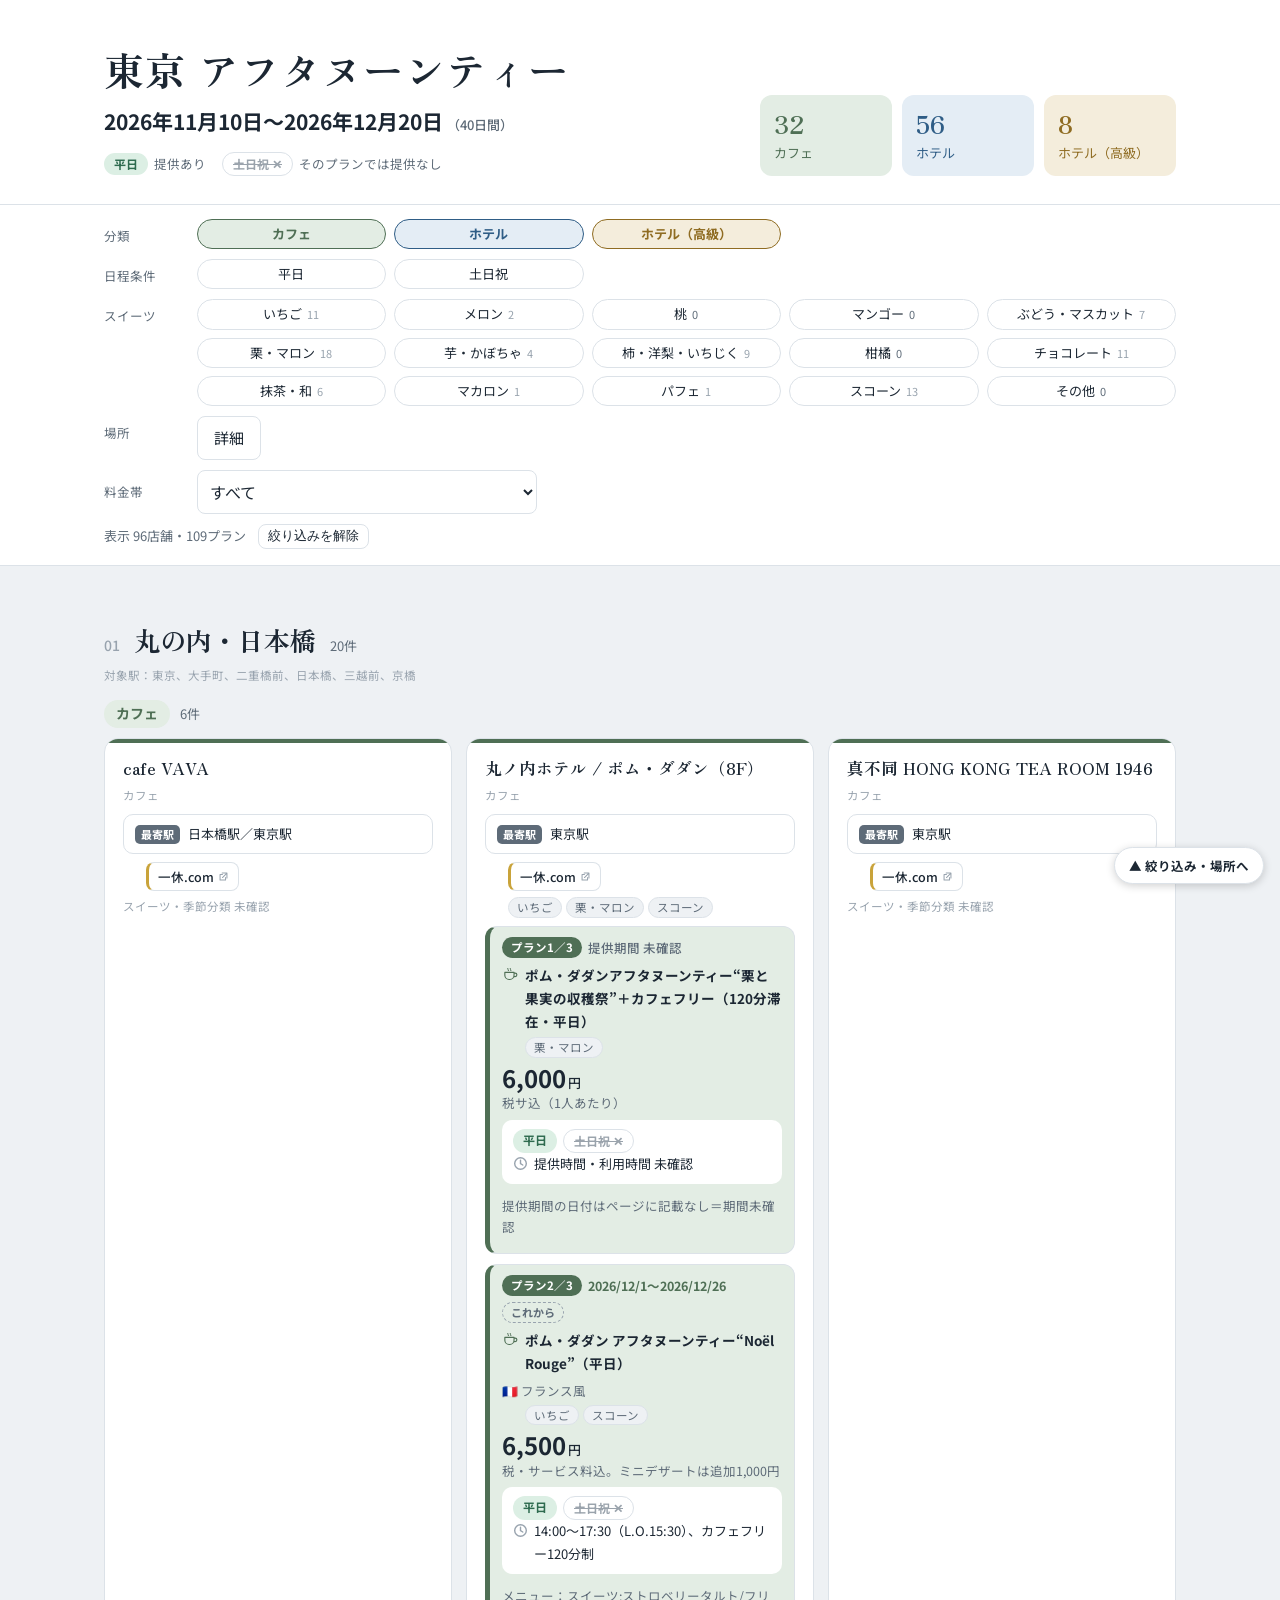
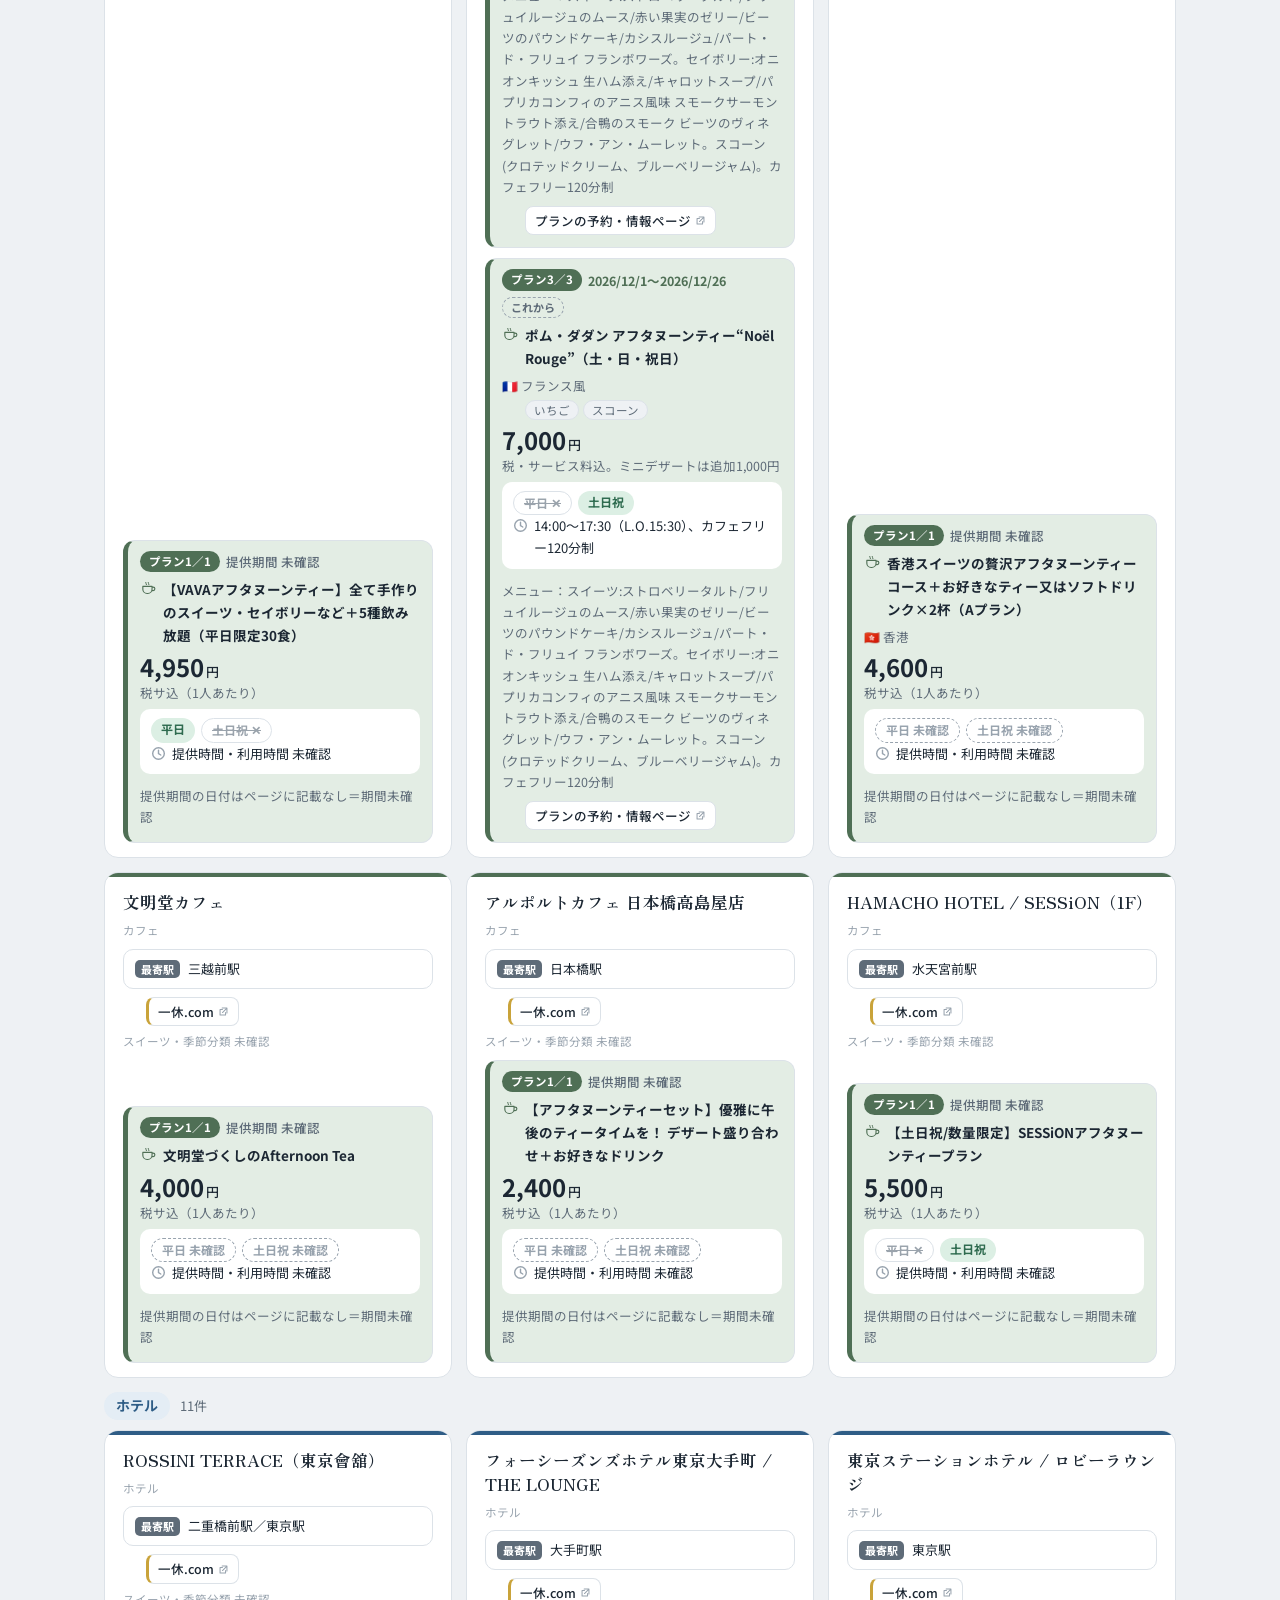
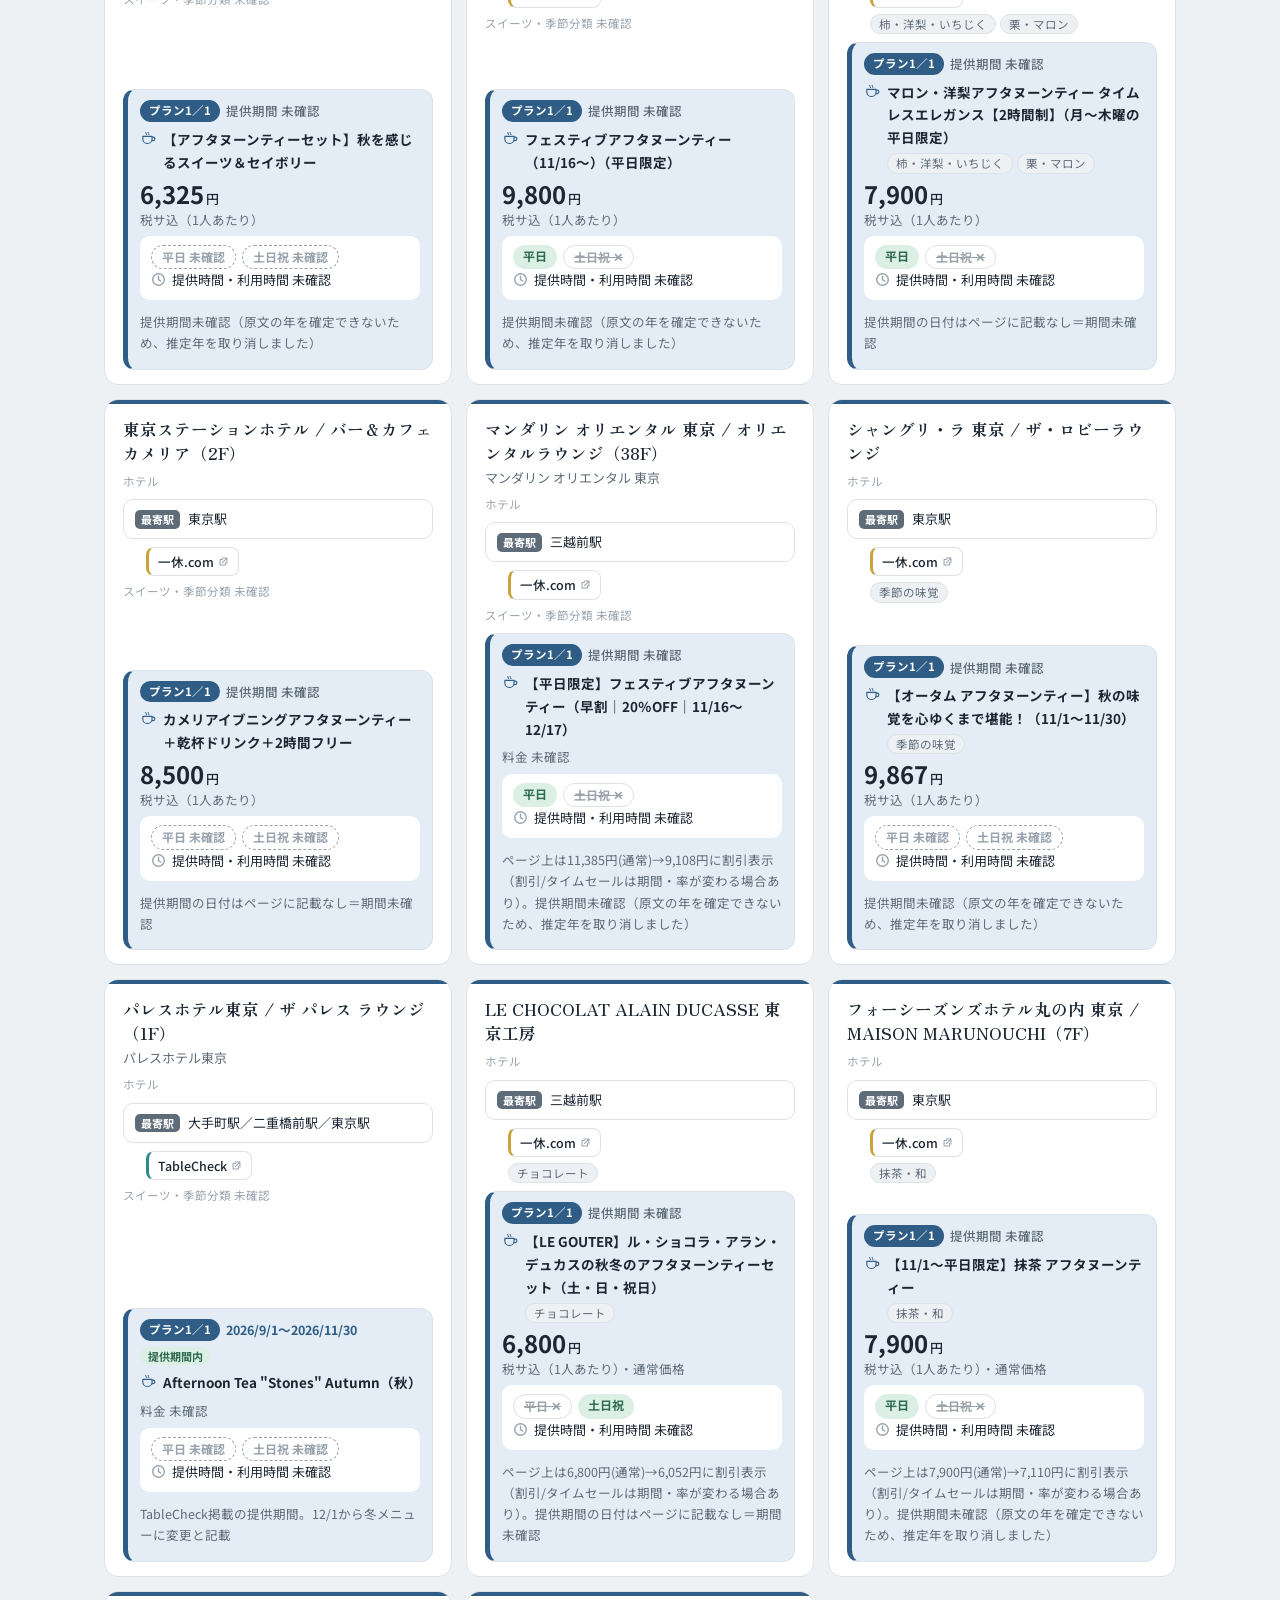
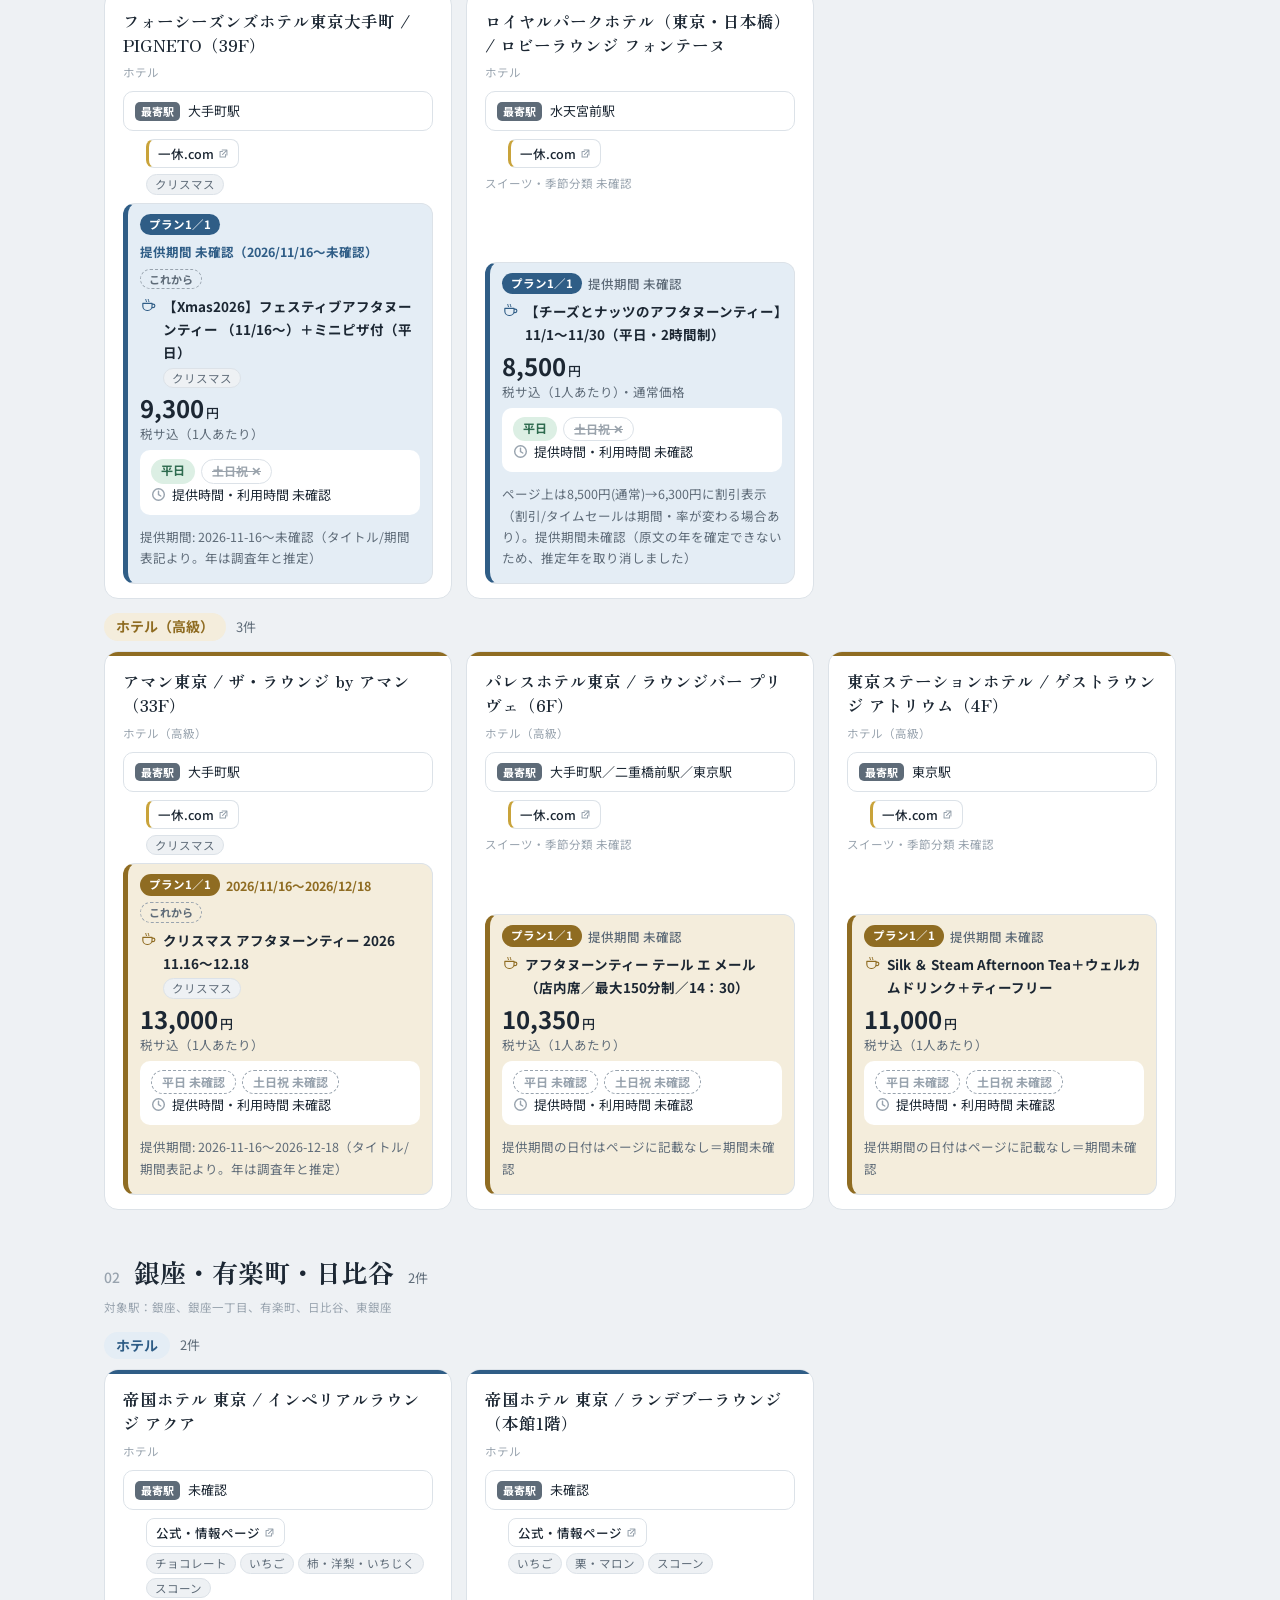
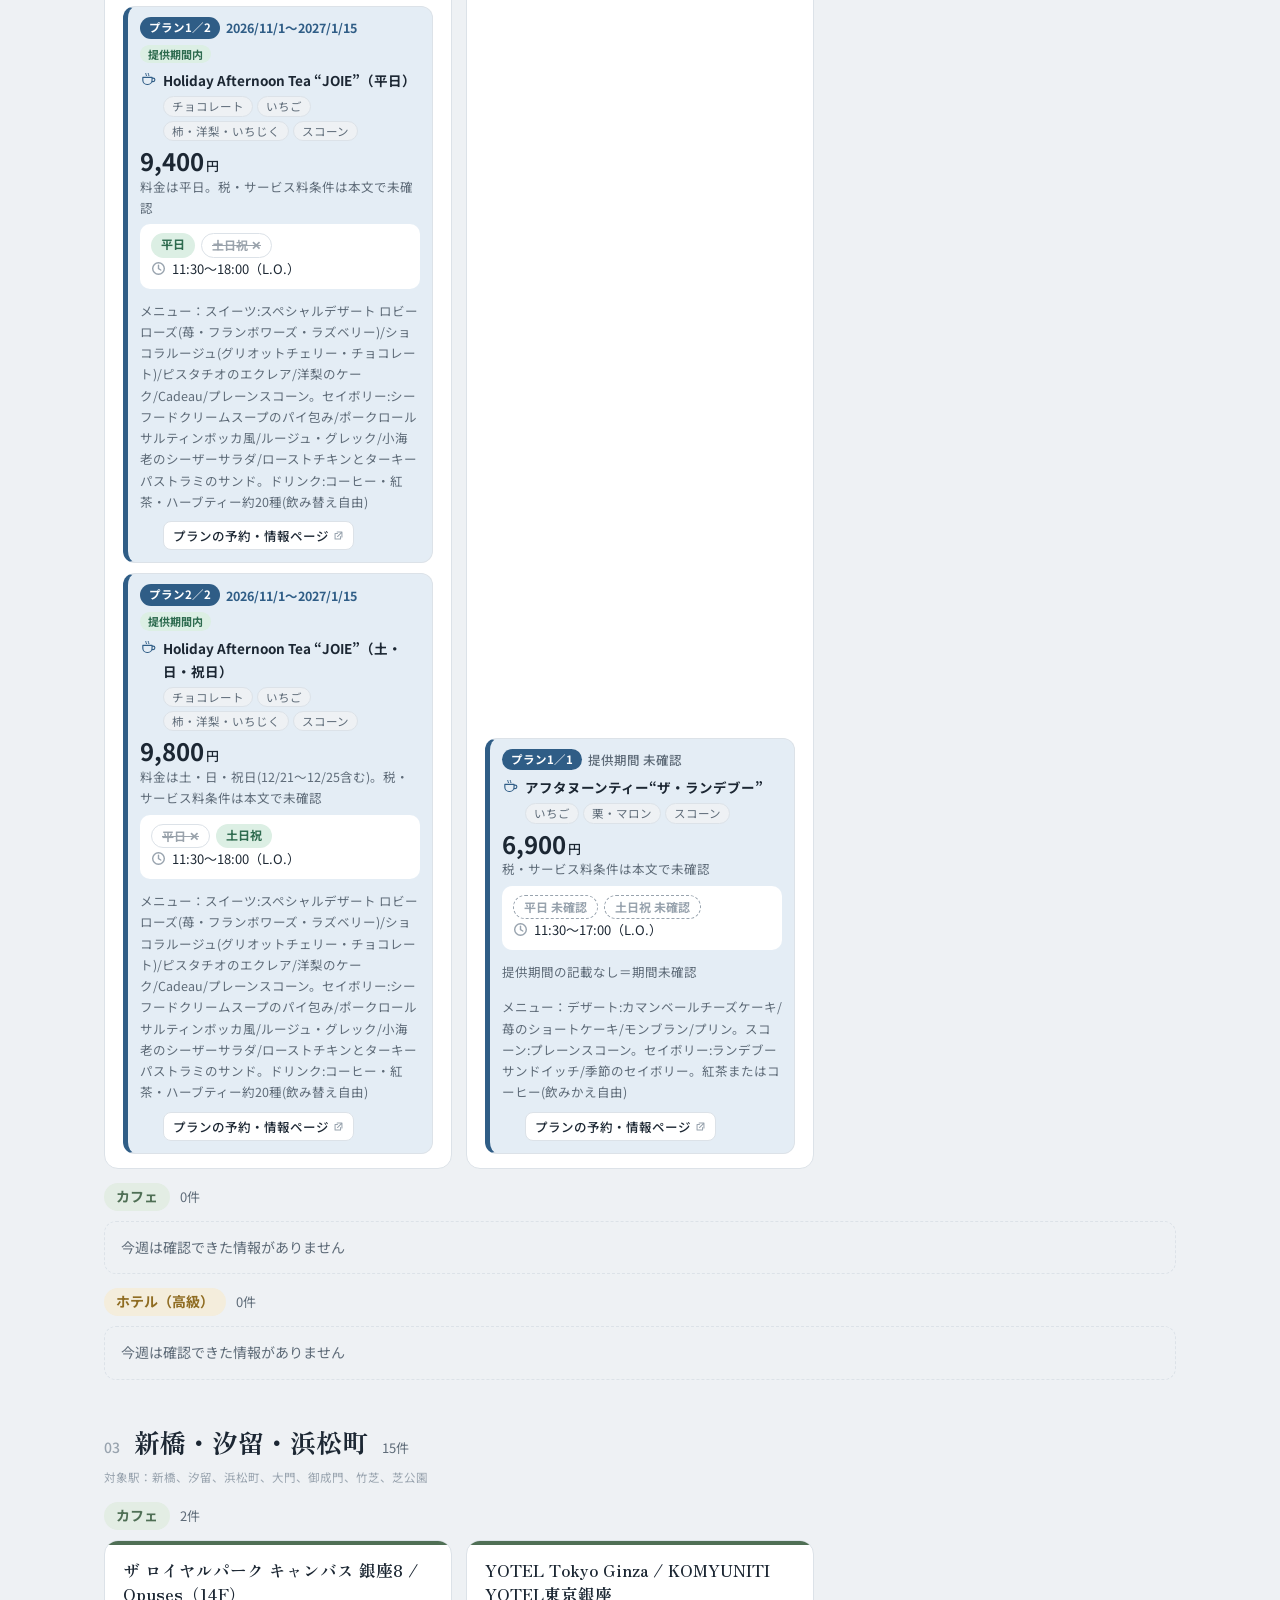
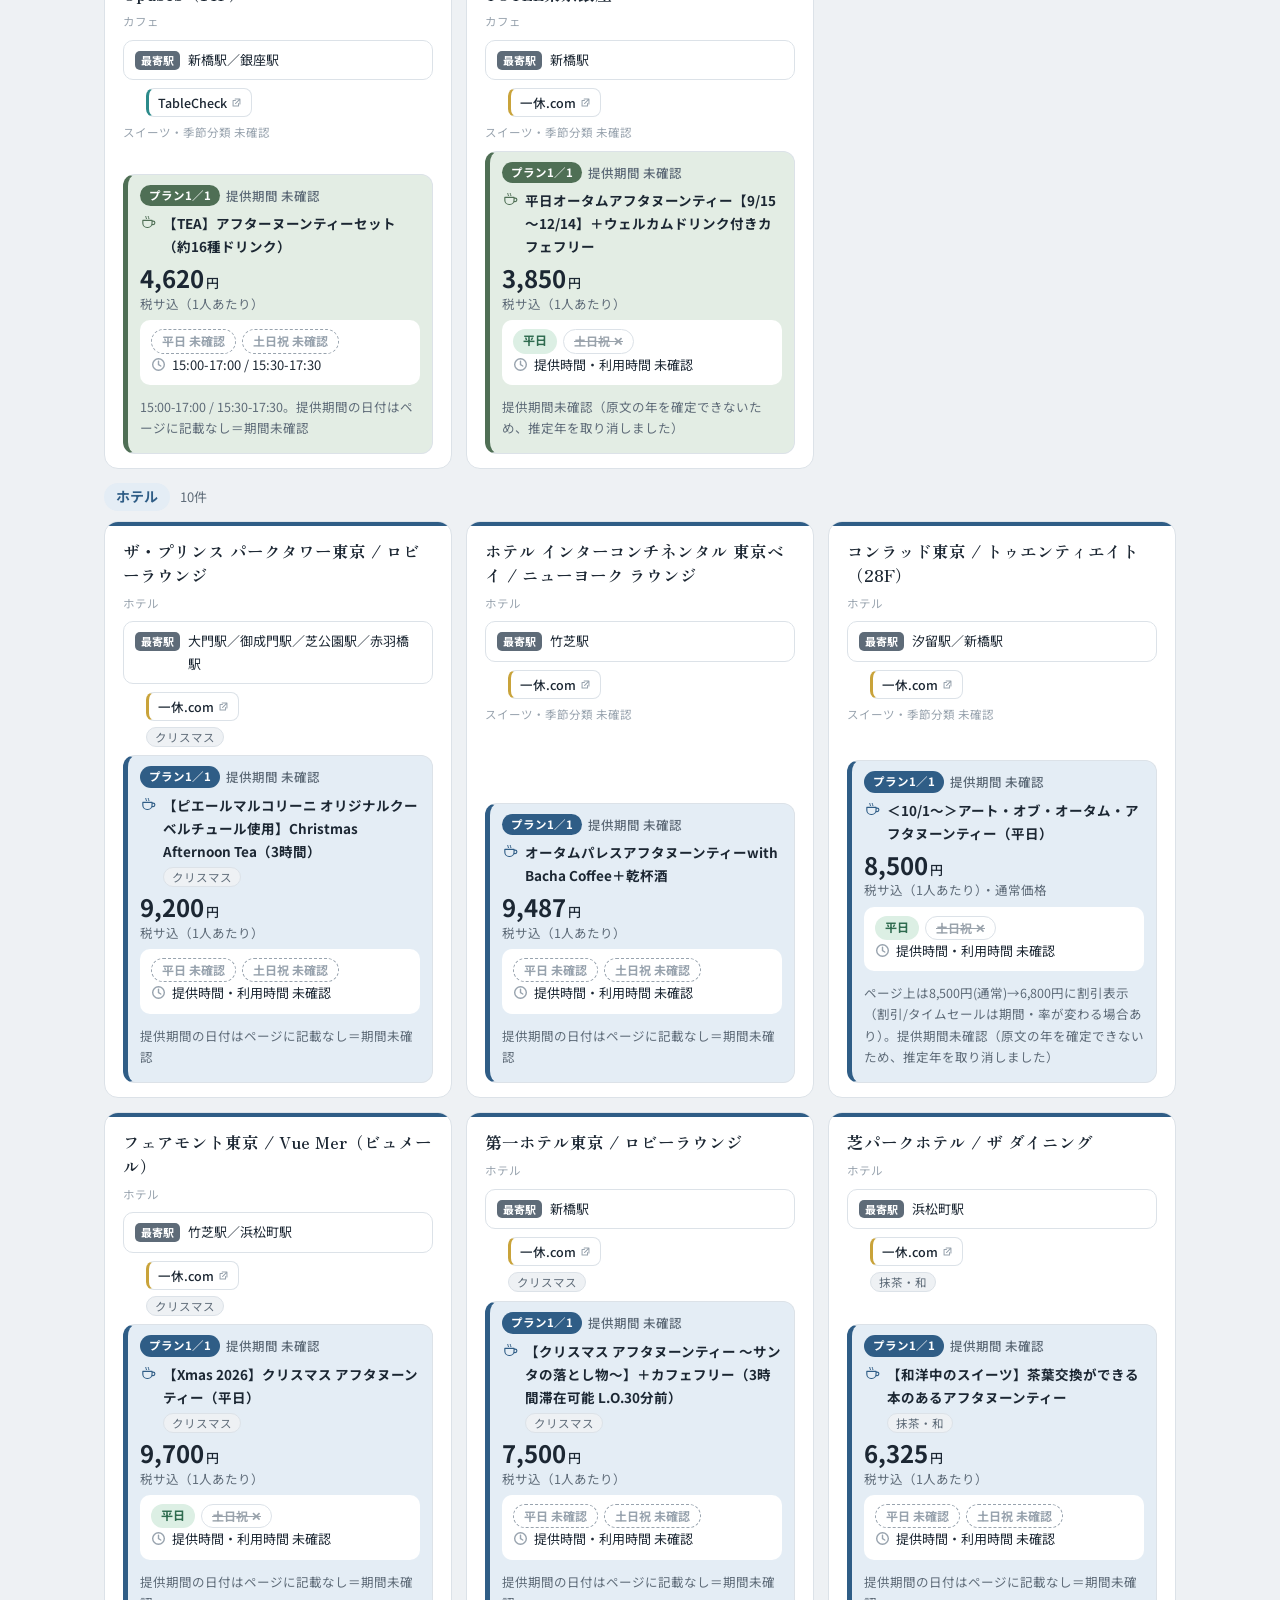
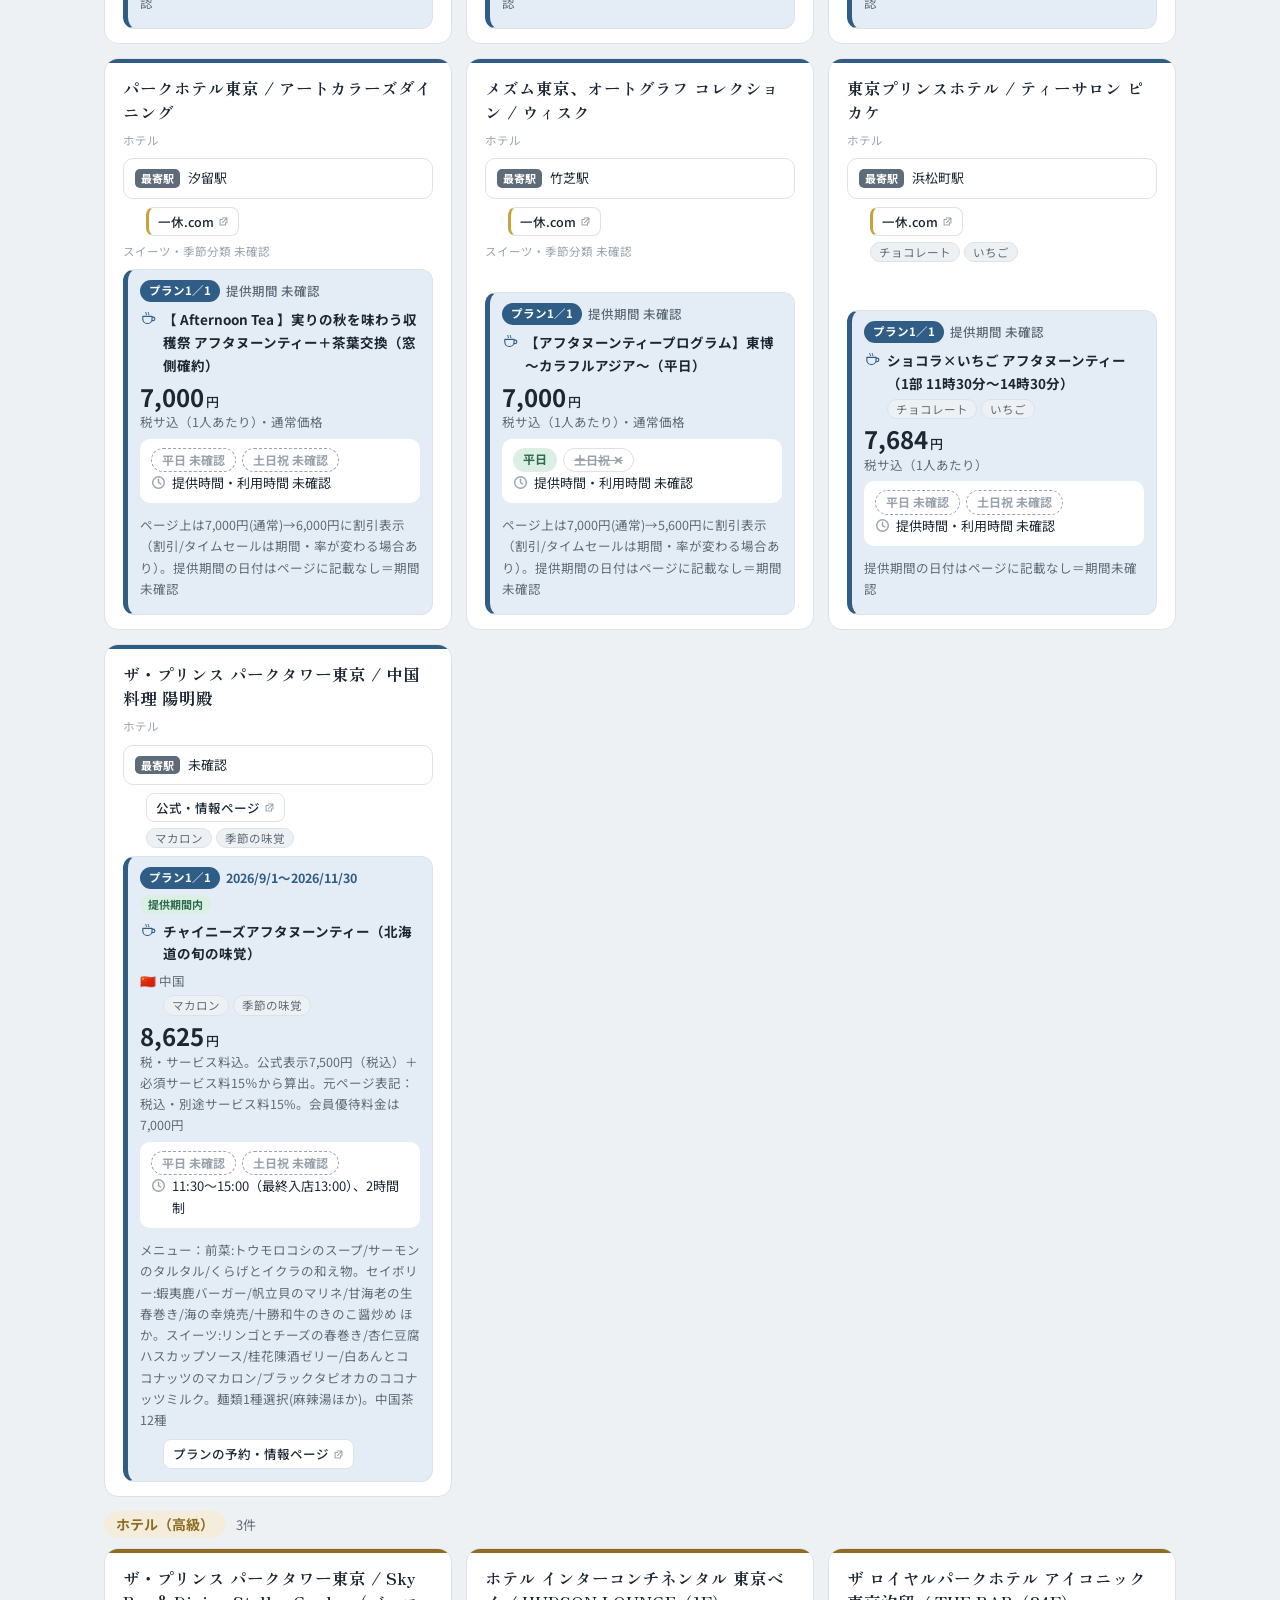
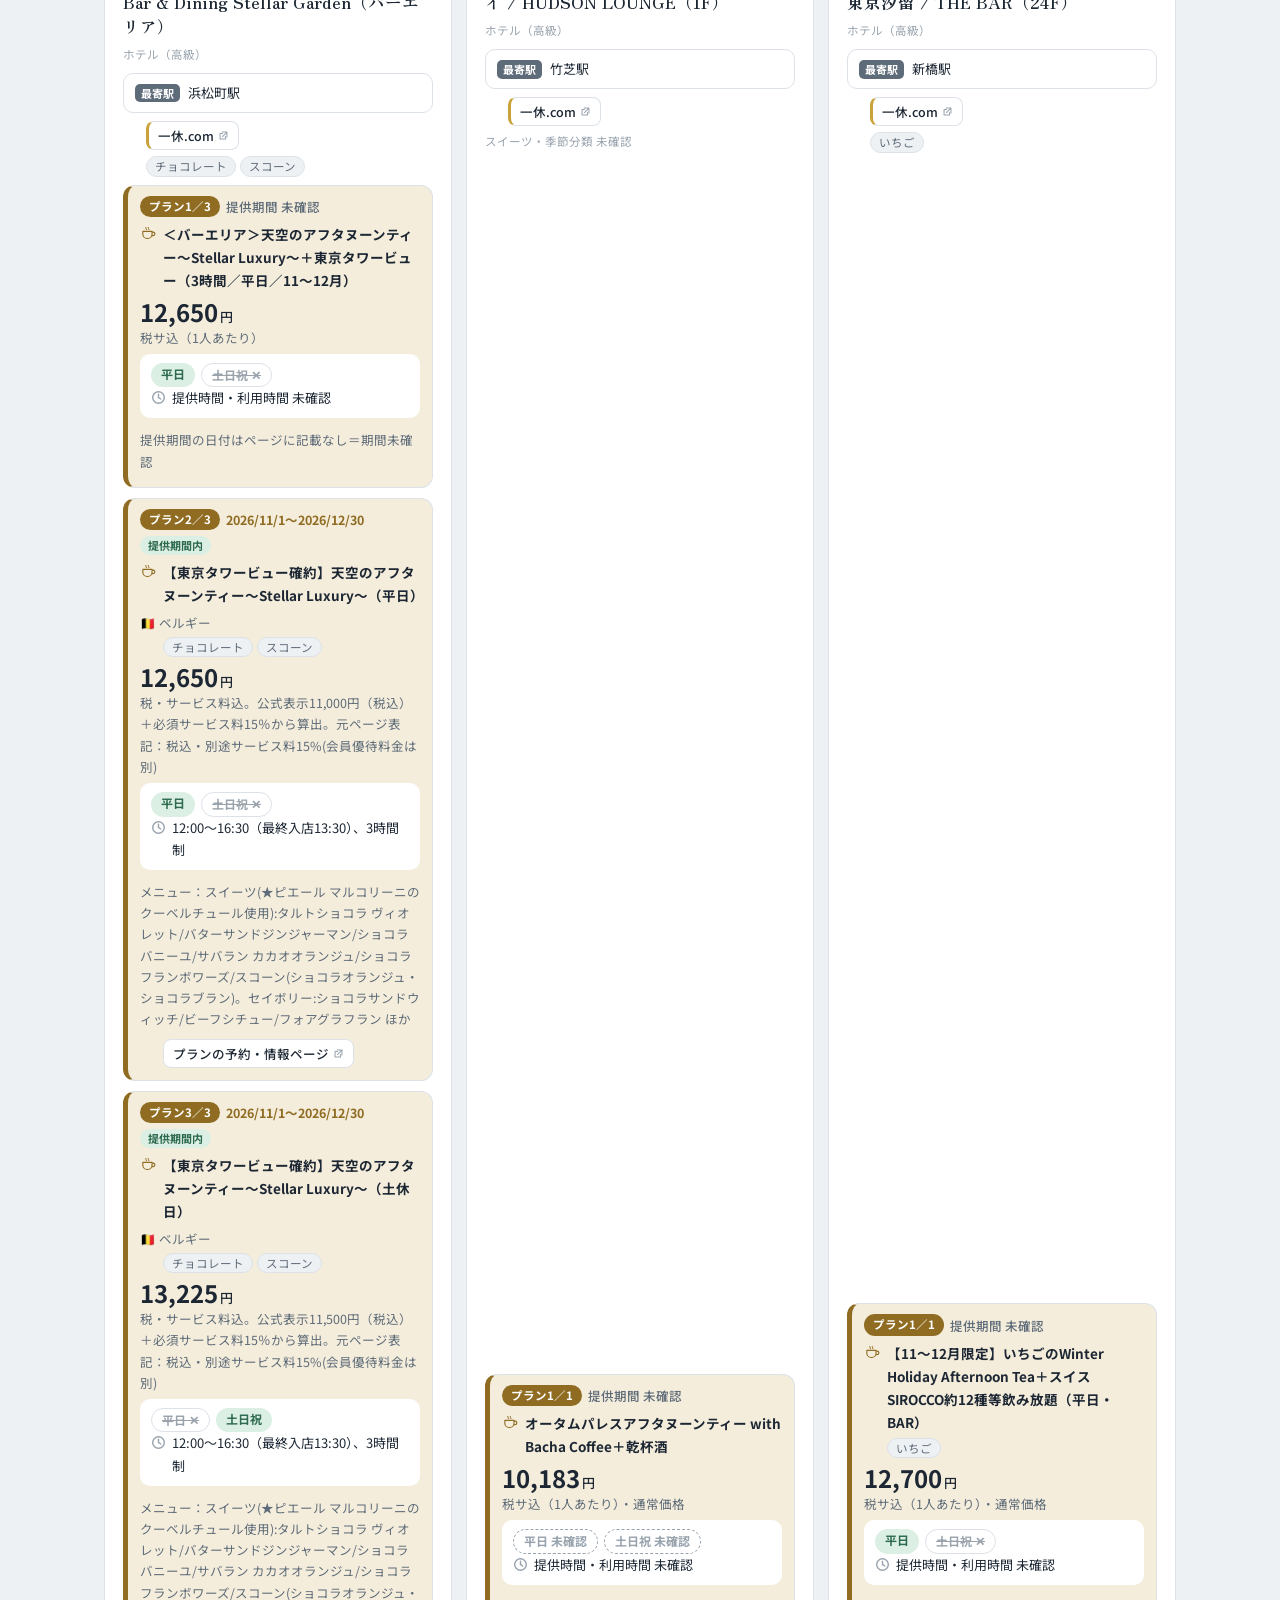
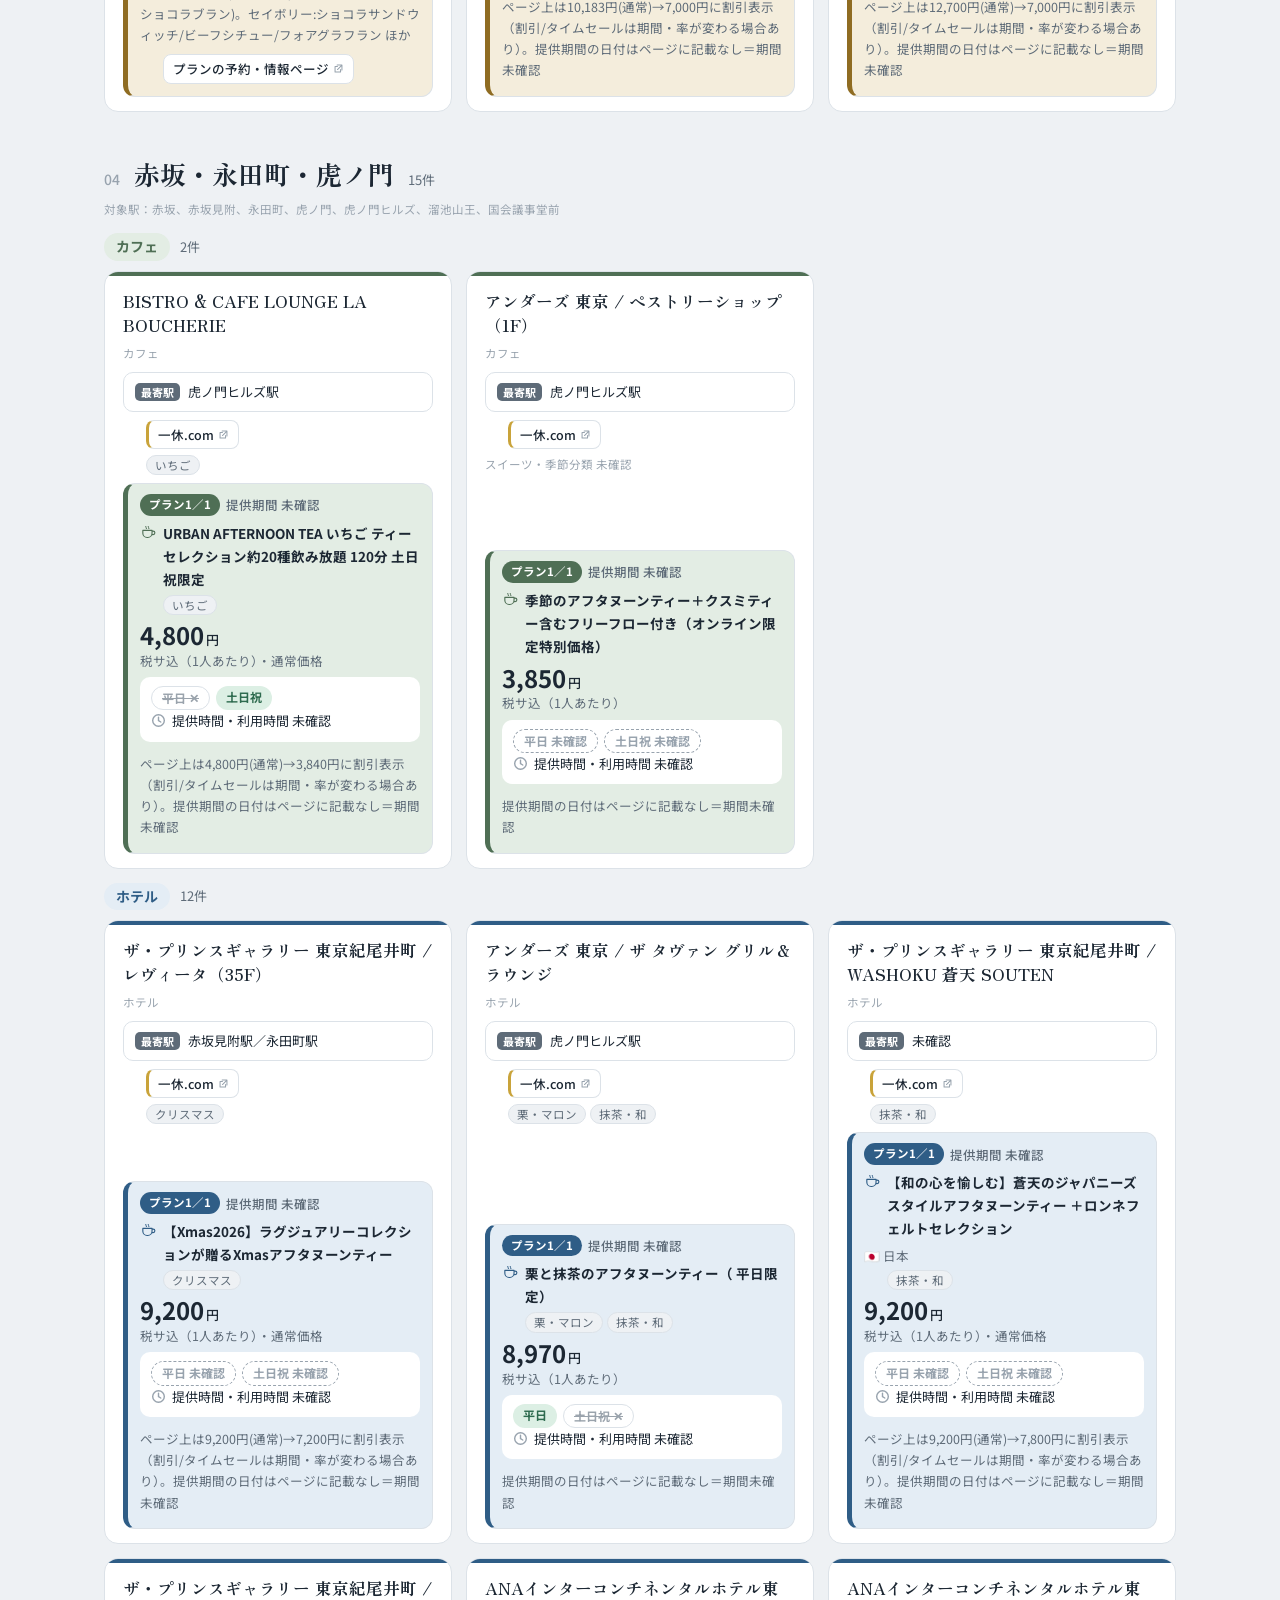
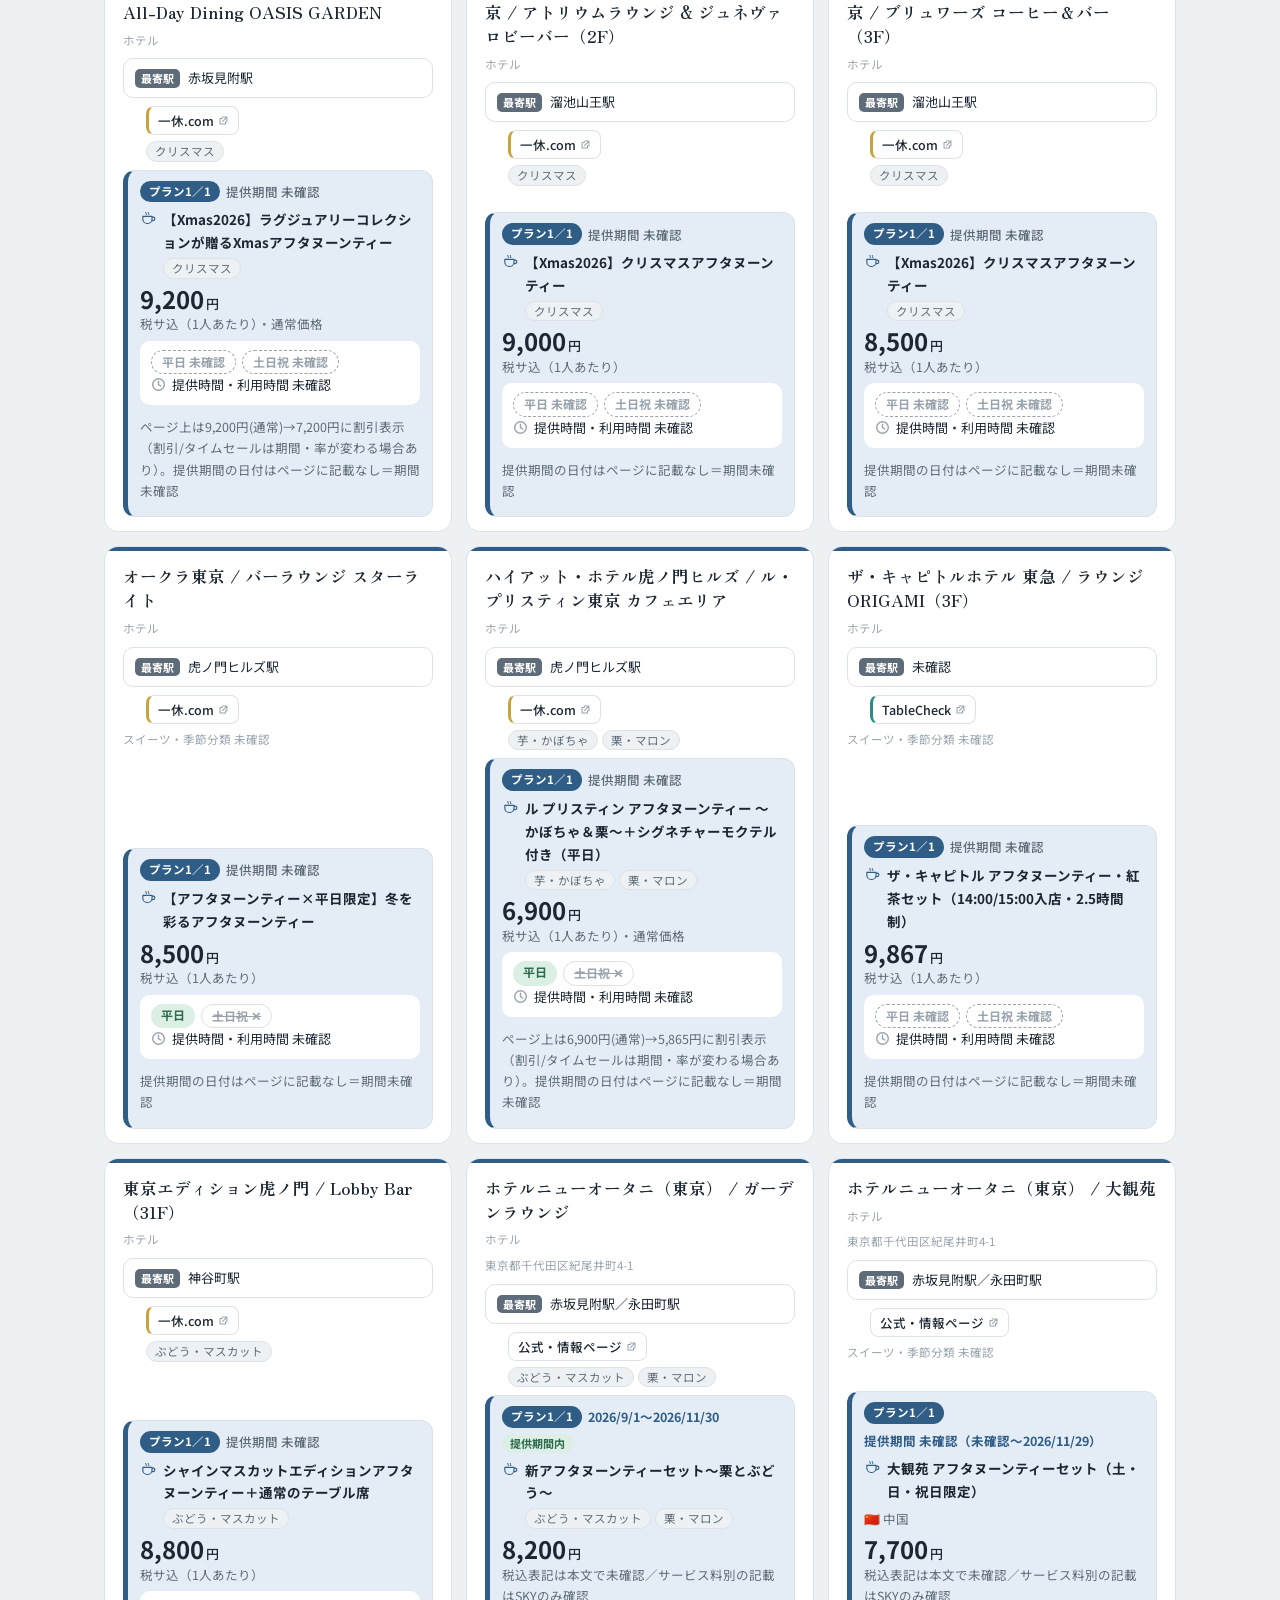
==== commit 033389d3: "Resume list research safely, retain the stop, and regenerate the access update preview" ====
--- a/site/index.html
+++ b/site/index.html
@@ -124,7 +124,7 @@
  .stat{padding:10px}.filter-status{justify-content:space-between}
 }
 </style></head><body>
-<div class="hero"><div class="hero-in"><div><h1>東京 アフタヌーンティー</h1><p class="period">2026年11月9日〜2026年12月19日<small>（40日間）</small></p><p class="lead legendline"><span class="lg"><span class="chip on">平日</span> 提供あり</span><span class="lg"><span class="chip no">土日祝 ✕</span> そのプランでは提供なし</span></p></div><div class="stats"><div class="stat s-cafe"><b>32</b><span>カフェ</span></div><div class="stat s-hotel"><b>56</b><span>ホテル</span></div><div class="stat s-lux"><b>8</b><span>ホテル（高級）</span></div></div></div></div>
+<div class="hero"><div class="hero-in"><div><h1>東京 アフタヌーンティー</h1><p class="period">2026年11月10日〜2026年12月20日<small>（40日間）</small></p><p class="lead legendline"><span class="lg"><span class="chip on">平日</span> 提供あり</span><span class="lg"><span class="chip no">土日祝 ✕</span> そのプランでは提供なし</span></p></div><div class="stats"><div class="stat s-cafe"><b>32</b><span>カフェ</span></div><div class="stat s-hotel"><b>56</b><span>ホテル</span></div><div class="stat s-lux"><b>8</b><span>ホテル（高級）</span></div></div></div></div>
 <div class="fpanel" id="top"><div class="fpanel-in"><div class="frow" role="group" aria-label="分類で絞り込み"><span class="lb">分類</span><div class="btns"><button class="fb f-cafe" data-cat="cafe" aria-pressed="true">カフェ</button><button class="fb f-hotel" data-cat="hotel" aria-pressed="true">ホテル</button><button class="fb f-lux" data-cat="lux" aria-pressed="true">ホテル（高級）</button></div></div><div class="frow" role="group" aria-label="日程条件で絞り込み"><span class="lb">日程条件</span><div class="btns"><button class="fb f-x" data-x="wd" aria-pressed="false">平日</button><button class="fb f-x" data-x="we" aria-pressed="false">土日祝</button></div></div><div class="frow" role="group" aria-label="スイーツで絞り込み"><span class="lb">スイーツ</span><div class="btns"><button class="fb f-x" data-sw="ichigo" aria-pressed="false">いちご<span class="bc">11</span></button><button class="fb f-x" data-sw="melon" aria-pressed="false">メロン<span class="bc">2</span></button><button class="fb f-x" data-sw="peach" aria-pressed="false">桃<span class="bc zero">0</span></button><button class="fb f-x" data-sw="mango" aria-pressed="false">マンゴー<span class="bc zero">0</span></button><button class="fb f-x" data-sw="grape" aria-pressed="false">ぶどう・<wbr>マスカット<span class="bc">7</span></button><button class="fb f-x" data-sw="kuri" aria-pressed="false">栗・<wbr>マロン<span class="bc">18</span></button><button class="fb f-x" data-sw="imo" aria-pressed="false">芋・<wbr>かぼちゃ<span class="bc">4</span></button><button class="fb f-x" data-sw="kaki" aria-pressed="false">柿・<wbr>洋梨・<wbr>いちじく<span class="bc">9</span></button><button class="fb f-x" data-sw="citrus" aria-pressed="false">柑橘<span class="bc zero">0</span></button><button class="fb f-x" data-sw="choco" aria-pressed="false">チョコレート<span class="bc">11</span></button><button class="fb f-x" data-sw="wa" aria-pressed="false">抹茶・<wbr>和<span class="bc">6</span></button><button class="fb f-x" data-sw="macaron" aria-pressed="false">マカロン<span class="bc">1</span></button><button class="fb f-x" data-sw="parfait" aria-pressed="false">パフェ<span class="bc">1</span></button><button class="fb f-x" data-sw="scone" aria-pressed="false">スコーン<span class="bc">13</span></button><button class="fb f-x" data-sw="other" aria-pressed="false">その他<span class="bc zero">0</span></button></div></div><nav class="frow area-nav" aria-label="エリア"><span class="lb">場所</span><div class="area-disclosure"><button class="lk area-toggle" id="area-toggle" type="button" aria-expanded="false" aria-controls="area-links">詳細</button><div class="btns" id="area-links" hidden><a class="area-btn" href="#a1">丸の内・<wbr>日本橋</a><a class="area-btn" href="#a2">銀座・<wbr>有楽町・<wbr>日比谷</a><a class="area-btn" href="#a3">新橋・<wbr>汐留・<wbr>浜松町</a><a class="area-btn" href="#a4">赤坂・<wbr>永田町・<wbr>虎ノ門</a><a class="area-btn" href="#a5">六本木・<wbr>麻布・<wbr>広尾</a><a class="area-btn" href="#a6">新宿・<wbr>代々木</a><a class="area-btn" href="#a7">渋谷・<wbr>代々木公園</a><a class="area-btn" href="#a8">青山・<wbr>表参道・<wbr>原宿</a><a class="area-btn" href="#a9">恵比寿・<wbr>代官山・<wbr>中目黒</a><a class="area-btn" href="#a10">品川・<wbr>田町・<wbr>五反田</a><a class="area-btn" href="#a11">上野・<wbr>浅草・<wbr>押上</a><a class="area-btn" href="#a12">水道橋・<wbr>御茶ノ水・<wbr>神田</a><a class="area-btn" href="#a13">飯田橋・<wbr>神楽坂・<wbr>四ツ谷</a><a class="area-btn" href="#a14">池袋・<wbr>目白</a><a class="area-btn" href="#a15">その他のエリア</a></div></div></nav><div class="price-filter-field"><label class="lb" for="price-filter">料金帯</label><select id="price-filter"><option value="all">すべて</option><option value="low">6,000円以下</option><option value="mid">6,001〜9,999円</option><option value="high">10,000円以上</option><option value="unknown">料金未確認</option></select></div><div class="filter-status"><span id="filter-status" role="status" aria-live="polite"></span><button class="lk" id="reset-filters" type="button">絞り込みを解除</button></div></div></div>
 <a class="totop" href="#top">▲ 絞り込み・場所へ</a>
 <main>
@@ -134,7 +134,7 @@
 <section class="area" id="a3"><h2><span class="no">03</span>新橋・汐留・浜松町<span class="acnt">15件</span></h2><p class="rnote">対象駅：新橋、汐留、浜松町、大門、御成門、竹芝、芝公園</p><div class="cat c-cafe" data-cat="cafe"><h3><span class="tag">カフェ</span><span class="cnt">2件</span></h3><div class="grid"><article class="card c-cafe" data-cat="cafe" data-shop-sw="" data-sw="" data-wd="0" data-we="0"><div class="top"><header><h4>ザ ロイヤルパーク キャンバス 銀座8 / Opuses（14F）</h4></header></div><p class="rnote">カフェ</p><div class="meet"><p><span class="mk">最寄駅</span>新橋駅／銀座駅</p></div><div class="links" aria-label="予約・情報サイト"><a class="lk lk-tc" href="https://www.tablecheck.com/ja/shops/canvas-ginza8-restaurant/reserve" target="_blank" rel="noopener noreferrer">TableCheck<svg viewBox="0 0 16 16" aria-hidden="true"><path d="M6 3h7v7M13 3 6.5 9.5M11 9.5V13H3V5h3.5" fill="none" stroke="currentColor" stroke-width="1.5" stroke-linecap="round" stroke-linejoin="round"/></svg></a></div><p class="rnote">スイーツ・季節分類 未確認</p><div class="plans"><div class="plan" data-tags-specified="1" data-wd="0" data-we="0" data-sw="" data-price="4620"><div class="plan-hd"><span class="pno">プラン1／1</span><p class="pper na">提供期間 未確認</p></div><p class="theme"><svg viewBox="0 0 24 24" aria-hidden="true"><path d="M4 9h13v4a6 6 0 0 1-6 6H10a6 6 0 0 1-6-6V9zm13 1h1.5a2.5 2.5 0 0 1 0 5H17" fill="none" stroke="currentColor" stroke-width="1.6" stroke-linejoin="round"/><path d="M8 3.5c0 1.5 1.2 1.5 1.2 3M11.5 3.5c0 1.5 1.2 1.5 1.2 3" fill="none" stroke="currentColor" stroke-width="1.4" stroke-linecap="round"/></svg><span>【TEA】アフターヌーンティーセット（約16種ドリンク）</span></p><div class="price"><span class="pbig">4,620<small>円</small></span><span class="pdet">税サ込（1人あたり）</span></div><div class="when"><div class="chips" aria-label="提供日"><span class="chip off">平日 未確認</span><span class="chip off">土日祝 未確認</span></div><p class="time"><svg viewBox="0 0 16 16" aria-hidden="true"><circle cx="8" cy="8" r="6.2" fill="none" stroke="currentColor" stroke-width="1.5"/><path d="M8 4.6V8l2.4 1.6" fill="none" stroke="currentColor" stroke-width="1.5" stroke-linecap="round"/></svg><span>15:00-17:00 / 15:30-17:30</span></p></div><p class="dtxt">15:00-17:00 / 15:30-17:30。提供期間の日付はページに記載なし＝期間未確認</p></div></div></article><article class="card c-cafe" data-cat="cafe" data-shop-sw="" data-sw="" data-wd="1" data-we="0"><div class="top"><header><h4>YOTEL Tokyo Ginza / KOMYUNITI YOTEL東京銀座</h4></header></div><p class="rnote">カフェ</p><div class="meet"><p><span class="mk">最寄駅</span>新橋駅</p></div><div class="links" aria-label="予約・情報サイト"><a class="lk lk-ik" href="https://restaurant.ikyu.com/151824/plan12826471" target="_blank" rel="noopener noreferrer">一休.com<svg viewBox="0 0 16 16" aria-hidden="true"><path d="M6 3h7v7M13 3 6.5 9.5M11 9.5V13H3V5h3.5" fill="none" stroke="currentColor" stroke-width="1.5" stroke-linecap="round" stroke-linejoin="round"/></svg></a></div><p class="rnote">スイーツ・季節分類 未確認</p><div class="plans"><div class="plan" data-tags-specified="1" data-wd="1" data-we="0" data-sw="" data-price="3850"><div class="plan-hd"><span class="pno">プラン1／1</span><p class="pper na">提供期間 未確認</p></div><p class="theme"><svg viewBox="0 0 24 24" aria-hidden="true"><path d="M4 9h13v4a6 6 0 0 1-6 6H10a6 6 0 0 1-6-6V9zm13 1h1.5a2.5 2.5 0 0 1 0 5H17" fill="none" stroke="currentColor" stroke-width="1.6" stroke-linejoin="round"/><path d="M8 3.5c0 1.5 1.2 1.5 1.2 3M11.5 3.5c0 1.5 1.2 1.5 1.2 3" fill="none" stroke="currentColor" stroke-width="1.4" stroke-linecap="round"/></svg><span>平日オータムアフタヌーンティー【9/15～12/14】＋ウェルカムドリンク付きカフェフリー</span></p><div class="price"><span class="pbig">3,850<small>円</small></span><span class="pdet">税サ込（1人あたり）</span></div><div class="when"><div class="chips" aria-label="提供日"><span class="chip on">平日</span><span class="chip no">土日祝 ✕</span></div><p class="time"><svg viewBox="0 0 16 16" aria-hidden="true"><circle cx="8" cy="8" r="6.2" fill="none" stroke="currentColor" stroke-width="1.5"/><path d="M8 4.6V8l2.4 1.6" fill="none" stroke="currentColor" stroke-width="1.5" stroke-linecap="round"/></svg><span>提供時間・利用時間 未確認</span></p></div><p class="dtxt">提供期間未確認（原文の年を確定できないため、推定年を取り消しました）</p></div></div></article></div></div><div class="cat c-hotel" data-cat="hotel"><h3><span class="tag">ホテル</span><span class="cnt">10件</span></h3><div class="grid"><article class="card c-hotel" data-cat="hotel" data-shop-sw="" data-sw="xmas" data-wd="0" data-we="0"><div class="top"><header><h4>ザ・プリンス パークタワー東京 / ロビーラウンジ</h4></header></div><p class="rnote">ホテル</p><div class="meet"><p><span class="mk">最寄駅</span>大門駅／御成門駅／芝公園駅／赤羽橋駅</p></div><div class="links" aria-label="予約・情報サイト"><a class="lk lk-ik" href="https://restaurant.ikyu.com/103334/plan12844256" target="_blank" rel="noopener noreferrer">一休.com<svg viewBox="0 0 16 16" aria-hidden="true"><path d="M6 3h7v7M13 3 6.5 9.5M11 9.5V13H3V5h3.5" fill="none" stroke="currentColor" stroke-width="1.5" stroke-linecap="round" stroke-linejoin="round"/></svg></a></div><p class="swt" aria-label="店舗の確認済みタグ"><span>クリスマス</span></p><div class="plans"><div class="plan" data-tags-specified="1" data-wd="0" data-we="0" data-sw="xmas" data-price="9200"><div class="plan-hd"><span class="pno">プラン1／1</span><p class="pper na">提供期間 未確認</p></div><p class="theme"><svg viewBox="0 0 24 24" aria-hidden="true"><path d="M4 9h13v4a6 6 0 0 1-6 6H10a6 6 0 0 1-6-6V9zm13 1h1.5a2.5 2.5 0 0 1 0 5H17" fill="none" stroke="currentColor" stroke-width="1.6" stroke-linejoin="round"/><path d="M8 3.5c0 1.5 1.2 1.5 1.2 3M11.5 3.5c0 1.5 1.2 1.5 1.2 3" fill="none" stroke="currentColor" stroke-width="1.4" stroke-linecap="round"/></svg><span>【ピエールマルコリーニ オリジナルクーベルチュール使用】Christmas Afternoon Tea（3時間）</span></p><p class="swt" aria-label="スイーツ・季節"><span>クリスマス</span></p><div class="price"><span class="pbig">9,200<small>円</small></span><span class="pdet">税サ込（1人あたり）</span></div><div class="when"><div class="chips" aria-label="提供日"><span class="chip off">平日 未確認</span><span class="chip off">土日祝 未確認</span></div><p class="time"><svg viewBox="0 0 16 16" aria-hidden="true"><circle cx="8" cy="8" r="6.2" fill="none" stroke="currentColor" stroke-width="1.5"/><path d="M8 4.6V8l2.4 1.6" fill="none" stroke="currentColor" stroke-width="1.5" stroke-linecap="round"/></svg><span>提供時間・利用時間 未確認</span></p></div><p class="dtxt">提供期間の日付はページに記載なし＝期間未確認</p></div></div></article><article class="card c-hotel" data-cat="hotel" data-shop-sw="" data-sw="" data-wd="0" data-we="0"><div class="top"><header><h4>ホテル インターコンチネンタル 東京ベイ / ニューヨーク ラウンジ</h4></header></div><p class="rnote">ホテル</p><div class="meet"><p><span class="mk">最寄駅</span>竹芝駅</p></div><div class="links" aria-label="予約・情報サイト"><a class="lk lk-ik" href="https://restaurant.ikyu.com/102281/plan12794313" target="_blank" rel="noopener noreferrer">一休.com<svg viewBox="0 0 16 16" aria-hidden="true"><path d="M6 3h7v7M13 3 6.5 9.5M11 9.5V13H3V5h3.5" fill="none" stroke="currentColor" stroke-width="1.5" stroke-linecap="round" stroke-linejoin="round"/></svg></a></div><p class="rnote">スイーツ・季節分類 未確認</p><div class="plans"><div class="plan" data-tags-specified="1" data-wd="0" data-we="0" data-sw="" data-price="9487"><div class="plan-hd"><span class="pno">プラン1／1</span><p class="pper na">提供期間 未確認</p></div><p class="theme"><svg viewBox="0 0 24 24" aria-hidden="true"><path d="M4 9h13v4a6 6 0 0 1-6 6H10a6 6 0 0 1-6-6V9zm13 1h1.5a2.5 2.5 0 0 1 0 5H17" fill="none" stroke="currentColor" stroke-width="1.6" stroke-linejoin="round"/><path d="M8 3.5c0 1.5 1.2 1.5 1.2 3M11.5 3.5c0 1.5 1.2 1.5 1.2 3" fill="none" stroke="currentColor" stroke-width="1.4" stroke-linecap="round"/></svg><span>オータムパレスアフタヌーンティーwith Bacha Coffee＋乾杯酒</span></p><div class="price"><span class="pbig">9,487<small>円</small></span><span class="pdet">税サ込（1人あたり）</span></div><div class="when"><div class="chips" aria-label="提供日"><span class="chip off">平日 未確認</span><span class="chip off">土日祝 未確認</span></div><p class="time"><svg viewBox="0 0 16 16" aria-hidden="true"><circle cx="8" cy="8" r="6.2" fill="none" stroke="currentColor" stroke-width="1.5"/><path d="M8 4.6V8l2.4 1.6" fill="none" stroke="currentColor" stroke-width="1.5" stroke-linecap="round"/></svg><span>提供時間・利用時間 未確認</span></p></div><p class="dtxt">提供期間の日付はページに記載なし＝期間未確認</p></div></div></article><article class="card c-hotel" data-cat="hotel" data-shop-sw="" data-sw="" data-wd="1" data-we="0"><div class="top"><header><h4>コンラッド東京 / トゥエンティエイト（28F）</h4></header></div><p class="rnote">ホテル</p><div class="meet"><p><span class="mk">最寄駅</span>汐留駅／新橋駅</p></div><div class="links" aria-label="予約・情報サイト"><a class="lk lk-ik" href="https://restaurant.ikyu.com/100854/plan12805497" target="_blank" rel="noopener noreferrer">一休.com<svg viewBox="0 0 16 16" aria-hidden="true"><path d="M6 3h7v7M13 3 6.5 9.5M11 9.5V13H3V5h3.5" fill="none" stroke="currentColor" stroke-width="1.5" stroke-linecap="round" stroke-linejoin="round"/></svg></a></div><p class="rnote">スイーツ・季節分類 未確認</p><div class="plans"><div class="plan" data-tags-specified="1" data-wd="1" data-we="0" data-sw="" data-price="8500"><div class="plan-hd"><span class="pno">プラン1／1</span><p class="pper na">提供期間 未確認</p></div><p class="theme"><svg viewBox="0 0 24 24" aria-hidden="true"><path d="M4 9h13v4a6 6 0 0 1-6 6H10a6 6 0 0 1-6-6V9zm13 1h1.5a2.5 2.5 0 0 1 0 5H17" fill="none" stroke="currentColor" stroke-width="1.6" stroke-linejoin="round"/><path d="M8 3.5c0 1.5 1.2 1.5 1.2 3M11.5 3.5c0 1.5 1.2 1.5 1.2 3" fill="none" stroke="currentColor" stroke-width="1.4" stroke-linecap="round"/></svg><span>＜10/1～＞アート・オブ・オータム・アフタヌーンティー（平日）</span></p><div class="price"><span class="pbig">8,500<small>円</small></span><span class="pdet">税サ込（1人あたり）・通常価格</span></div><div class="when"><div class="chips" aria-label="提供日"><span class="chip on">平日</span><span class="chip no">土日祝 ✕</span></div><p class="time"><svg viewBox="0 0 16 16" aria-hidden="true"><circle cx="8" cy="8" r="6.2" fill="none" stroke="currentColor" stroke-width="1.5"/><path d="M8 4.6V8l2.4 1.6" fill="none" stroke="currentColor" stroke-width="1.5" stroke-linecap="round"/></svg><span>提供時間・利用時間 未確認</span></p></div><p class="dtxt">ページ上は8,500円(通常)→6,800円に割引表示（割引/タイムセールは期間・率が変わる場合あり）。提供期間未確認（原文の年を確定できないため、推定年を取り消しました）</p></div></div></article><article class="card c-hotel" data-cat="hotel" data-shop-sw="" data-sw="xmas" data-wd="1" data-we="0"><div class="top"><header><h4>フェアモント東京 / Vue Mer（ビュメール）</h4></header></div><p class="rnote">ホテル</p><div class="meet"><p><span class="mk">最寄駅</span>竹芝駅／浜松町駅</p></div><div class="links" aria-label="予約・情報サイト"><a class="lk lk-ik" href="https://restaurant.ikyu.com/146488/plan12856413" target="_blank" rel="noopener noreferrer">一休.com<svg viewBox="0 0 16 16" aria-hidden="true"><path d="M6 3h7v7M13 3 6.5 9.5M11 9.5V13H3V5h3.5" fill="none" stroke="currentColor" stroke-width="1.5" stroke-linecap="round" stroke-linejoin="round"/></svg></a></div><p class="swt" aria-label="店舗の確認済みタグ"><span>クリスマス</span></p><div class="plans"><div class="plan" data-tags-specified="1" data-wd="1" data-we="0" data-sw="xmas" data-price="9700"><div class="plan-hd"><span class="pno">プラン1／1</span><p class="pper na">提供期間 未確認</p></div><p class="theme"><svg viewBox="0 0 24 24" aria-hidden="true"><path d="M4 9h13v4a6 6 0 0 1-6 6H10a6 6 0 0 1-6-6V9zm13 1h1.5a2.5 2.5 0 0 1 0 5H17" fill="none" stroke="currentColor" stroke-width="1.6" stroke-linejoin="round"/><path d="M8 3.5c0 1.5 1.2 1.5 1.2 3M11.5 3.5c0 1.5 1.2 1.5 1.2 3" fill="none" stroke="currentColor" stroke-width="1.4" stroke-linecap="round"/></svg><span>【Xmas 2026】クリスマス アフタヌーンティー（平日）</span></p><p class="swt" aria-label="スイーツ・季節"><span>クリスマス</span></p><div class="price"><span class="pbig">9,700<small>円</small></span><span class="pdet">税サ込（1人あたり）</span></div><div class="when"><div class="chips" aria-label="提供日"><span class="chip on">平日</span><span class="chip no">土日祝 ✕</span></div><p class="time"><svg viewBox="0 0 16 16" aria-hidden="true"><circle cx="8" cy="8" r="6.2" fill="none" stroke="currentColor" stroke-width="1.5"/><path d="M8 4.6V8l2.4 1.6" fill="none" stroke="currentColor" stroke-width="1.5" stroke-linecap="round"/></svg><span>提供時間・利用時間 未確認</span></p></div><p class="dtxt">提供期間の日付はページに記載なし＝期間未確認</p></div></div></article><article class="card c-hotel" data-cat="hotel" data-shop-sw="" data-sw="xmas" data-wd="0" data-we="0"><div class="top"><header><h4>第一ホテル東京 / ロビーラウンジ</h4></header></div><p class="rnote">ホテル</p><div class="meet"><p><span class="mk">最寄駅</span>新橋駅</p></div><div class="links" aria-label="予約・情報サイト"><a class="lk lk-ik" href="https://restaurant.ikyu.com/116751/plan12845493" target="_blank" rel="noopener noreferrer">一休.com<svg viewBox="0 0 16 16" aria-hidden="true"><path d="M6 3h7v7M13 3 6.5 9.5M11 9.5V13H3V5h3.5" fill="none" stroke="currentColor" stroke-width="1.5" stroke-linecap="round" stroke-linejoin="round"/></svg></a></div><p class="swt" aria-label="店舗の確認済みタグ"><span>クリスマス</span></p><div class="plans"><div class="plan" data-tags-specified="1" data-wd="0" data-we="0" data-sw="xmas" data-price="7500"><div class="plan-hd"><span class="pno">プラン1／1</span><p class="pper na">提供期間 未確認</p></div><p class="theme"><svg viewBox="0 0 24 24" aria-hidden="true"><path d="M4 9h13v4a6 6 0 0 1-6 6H10a6 6 0 0 1-6-6V9zm13 1h1.5a2.5 2.5 0 0 1 0 5H17" fill="none" stroke="currentColor" stroke-width="1.6" stroke-linejoin="round"/><path d="M8 3.5c0 1.5 1.2 1.5 1.2 3M11.5 3.5c0 1.5 1.2 1.5 1.2 3" fill="none" stroke="currentColor" stroke-width="1.4" stroke-linecap="round"/></svg><span>【クリスマス アフタヌーンティー ～サンタの落とし物～】＋カフェフリー（3時間滞在可能 L.O.30分前）</span></p><p class="swt" aria-label="スイーツ・季節"><span>クリスマス</span></p><div class="price"><span class="pbig">7,500<small>円</small></span><span class="pdet">税サ込（1人あたり）</span></div><div class="when"><div class="chips" aria-label="提供日"><span class="chip off">平日 未確認</span><span class="chip off">土日祝 未確認</span></div><p class="time"><svg viewBox="0 0 16 16" aria-hidden="true"><circle cx="8" cy="8" r="6.2" fill="none" stroke="currentColor" stroke-width="1.5"/><path d="M8 4.6V8l2.4 1.6" fill="none" stroke="currentColor" stroke-width="1.5" stroke-linecap="round"/></svg><span>提供時間・利用時間 未確認</span></p></div><p class="dtxt">提供期間の日付はページに記載なし＝期間未確認</p></div></div></article><article class="card c-hotel" data-cat="hotel" data-shop-sw="" data-sw="wa" data-wd="0" data-we="0"><div class="top"><header><h4>芝パークホテル / ザ ダイニング</h4></header></div><p class="rnote">ホテル</p><div class="meet"><p><span class="mk">最寄駅</span>浜松町駅</p></div><div class="links" aria-label="予約・情報サイト"><a class="lk lk-ik" href="https://restaurant.ikyu.com/116186/plan11960212" target="_blank" rel="noopener noreferrer">一休.com<svg viewBox="0 0 16 16" aria-hidden="true"><path d="M6 3h7v7M13 3 6.5 9.5M11 9.5V13H3V5h3.5" fill="none" stroke="currentColor" stroke-width="1.5" stroke-linecap="round" stroke-linejoin="round"/></svg></a></div><p class="swt" aria-label="店舗の確認済みタグ"><span>抹茶・和</span></p><div class="plans"><div class="plan" data-tags-specified="1" data-wd="0" data-we="0" data-sw="wa" data-price="6325"><div class="plan-hd"><span class="pno">プラン1／1</span><p class="pper na">提供期間 未確認</p></div><p class="theme"><svg viewBox="0 0 24 24" aria-hidden="true"><path d="M4 9h13v4a6 6 0 0 1-6 6H10a6 6 0 0 1-6-6V9zm13 1h1.5a2.5 2.5 0 0 1 0 5H17" fill="none" stroke="currentColor" stroke-width="1.6" stroke-linejoin="round"/><path d="M8 3.5c0 1.5 1.2 1.5 1.2 3M11.5 3.5c0 1.5 1.2 1.5 1.2 3" fill="none" stroke="currentColor" stroke-width="1.4" stroke-linecap="round"/></svg><span>【和洋中のスイーツ】茶葉交換ができる本のあるアフタヌーンティー</span></p><p class="swt" aria-label="スイーツ・季節"><span>抹茶・和</span></p><div class="price"><span class="pbig">6,325<small>円</small></span><span class="pdet">税サ込（1人あたり）</span></div><div class="when"><div class="chips" aria-label="提供日"><span class="chip off">平日 未確認</span><span class="chip off">土日祝 未確認</span></div><p class="time"><svg viewBox="0 0 16 16" aria-hidden="true"><circle cx="8" cy="8" r="6.2" fill="none" stroke="currentColor" stroke-width="1.5"/><path d="M8 4.6V8l2.4 1.6" fill="none" stroke="currentColor" stroke-width="1.5" stroke-linecap="round"/></svg><span>提供時間・利用時間 未確認</span></p></div><p class="dtxt">提供期間の日付はページに記載なし＝期間未確認</p></div></div></article><article class="card c-hotel" data-cat="hotel" data-shop-sw="" data-sw="" data-wd="0" data-we="0"><div class="top"><header><h4>パークホテル東京 / アートカラーズダイニング</h4></header></div><p class="rnote">ホテル</p><div class="meet"><p><span class="mk">最寄駅</span>汐留駅</p></div><div class="links" aria-label="予約・情報サイト"><a class="lk lk-ik" href="https://restaurant.ikyu.com/101111/plan12808461" target="_blank" rel="noopener noreferrer">一休.com<svg viewBox="0 0 16 16" aria-hidden="true"><path d="M6 3h7v7M13 3 6.5 9.5M11 9.5V13H3V5h3.5" fill="none" stroke="currentColor" stroke-width="1.5" stroke-linecap="round" stroke-linejoin="round"/></svg></a></div><p class="rnote">スイーツ・季節分類 未確認</p><div class="plans"><div class="plan" data-tags-specified="1" data-wd="0" data-we="0" data-sw="" data-price="7000"><div class="plan-hd"><span class="pno">プラン1／1</span><p class="pper na">提供期間 未確認</p></div><p class="theme"><svg viewBox="0 0 24 24" aria-hidden="true"><path d="M4 9h13v4a6 6 0 0 1-6 6H10a6 6 0 0 1-6-6V9zm13 1h1.5a2.5 2.5 0 0 1 0 5H17" fill="none" stroke="currentColor" stroke-width="1.6" stroke-linejoin="round"/><path d="M8 3.5c0 1.5 1.2 1.5 1.2 3M11.5 3.5c0 1.5 1.2 1.5 1.2 3" fill="none" stroke="currentColor" stroke-width="1.4" stroke-linecap="round"/></svg><span>【 Afternoon Tea 】実りの秋を味わう収穫祭 アフタヌーンティー＋茶葉交換（窓側確約）</span></p><div class="price"><span class="pbig">7,000<small>円</small></span><span class="pdet">税サ込（1人あたり）・通常価格</span></div><div class="when"><div class="chips" aria-label="提供日"><span class="chip off">平日 未確認</span><span class="chip off">土日祝 未確認</span></div><p class="time"><svg viewBox="0 0 16 16" aria-hidden="true"><circle cx="8" cy="8" r="6.2" fill="none" stroke="currentColor" stroke-width="1.5"/><path d="M8 4.6V8l2.4 1.6" fill="none" stroke="currentColor" stroke-width="1.5" stroke-linecap="round"/></svg><span>提供時間・利用時間 未確認</span></p></div><p class="dtxt">ページ上は7,000円(通常)→6,000円に割引表示（割引/タイムセールは期間・率が変わる場合あり）。提供期間の日付はページに記載なし＝期間未確認</p></div></div></article><article class="card c-hotel" data-cat="hotel" data-shop-sw="" data-sw="" data-wd="1" data-we="0"><div class="top"><header><h4>メズム東京、オートグラフ コレクション / ウィスク</h4></header></div><p class="rnote">ホテル</p><div class="meet"><p><span class="mk">最寄駅</span>竹芝駅</p></div><div class="links" aria-label="予約・情報サイト"><a class="lk lk-ik" href="https://restaurant.ikyu.com/119094/plan12819792" target="_blank" rel="noopener noreferrer">一休.com<svg viewBox="0 0 16 16" aria-hidden="true"><path d="M6 3h7v7M13 3 6.5 9.5M11 9.5V13H3V5h3.5" fill="none" stroke="currentColor" stroke-width="1.5" stroke-linecap="round" stroke-linejoin="round"/></svg></a></div><p class="rnote">スイーツ・季節分類 未確認</p><div class="plans"><div class="plan" data-tags-specified="1" data-wd="1" data-we="0" data-sw="" data-price="7000"><div class="plan-hd"><span class="pno">プラン1／1</span><p class="pper na">提供期間 未確認</p></div><p class="theme"><svg viewBox="0 0 24 24" aria-hidden="true"><path d="M4 9h13v4a6 6 0 0 1-6 6H10a6 6 0 0 1-6-6V9zm13 1h1.5a2.5 2.5 0 0 1 0 5H17" fill="none" stroke="currentColor" stroke-width="1.6" stroke-linejoin="round"/><path d="M8 3.5c0 1.5 1.2 1.5 1.2 3M11.5 3.5c0 1.5 1.2 1.5 1.2 3" fill="none" stroke="currentColor" stroke-width="1.4" stroke-linecap="round"/></svg><span>【アフタヌーンティープログラム】東博～カラフルアジア～（平日）</span></p><div class="price"><span class="pbig">7,000<small>円</small></span><span class="pdet">税サ込（1人あたり）・通常価格</span></div><div class="when"><div class="chips" aria-label="提供日"><span class="chip on">平日</span><span class="chip no">土日祝 ✕</span></div><p class="time"><svg viewBox="0 0 16 16" aria-hidden="true"><circle cx="8" cy="8" r="6.2" fill="none" stroke="currentColor" stroke-width="1.5"/><path d="M8 4.6V8l2.4 1.6" fill="none" stroke="currentColor" stroke-width="1.5" stroke-linecap="round"/></svg><span>提供時間・利用時間 未確認</span></p></div><p class="dtxt">ページ上は7,000円(通常)→5,600円に割引表示（割引/タイムセールは期間・率が変わる場合あり）。提供期間の日付はページに記載なし＝期間未確認</p></div></div></article><article class="card c-hotel" data-cat="hotel" data-shop-sw="" data-sw="choco ichigo" data-wd="0" data-we="0"><div class="top"><header><h4>東京プリンスホテル / ティーサロン ピカケ</h4></header></div><p class="rnote">ホテル</p><div class="meet"><p><span class="mk">最寄駅</span>浜松町駅</p></div><div class="links" aria-label="予約・情報サイト"><a class="lk lk-ik" href="https://restaurant.ikyu.com/109387/plan12893769" target="_blank" rel="noopener noreferrer">一休.com<svg viewBox="0 0 16 16" aria-hidden="true"><path d="M6 3h7v7M13 3 6.5 9.5M11 9.5V13H3V5h3.5" fill="none" stroke="currentColor" stroke-width="1.5" stroke-linecap="round" stroke-linejoin="round"/></svg></a></div><p class="swt" aria-label="店舗の確認済みタグ"><span>チョコレート</span><span>いちご</span></p><div class="plans"><div class="plan" data-tags-specified="1" data-wd="0" data-we="0" data-sw="choco ichigo" data-price="7684"><div class="plan-hd"><span class="pno">プラン1／1</span><p class="pper na">提供期間 未確認</p></div><p class="theme"><svg viewBox="0 0 24 24" aria-hidden="true"><path d="M4 9h13v4a6 6 0 0 1-6 6H10a6 6 0 0 1-6-6V9zm13 1h1.5a2.5 2.5 0 0 1 0 5H17" fill="none" stroke="currentColor" stroke-width="1.6" stroke-linejoin="round"/><path d="M8 3.5c0 1.5 1.2 1.5 1.2 3M11.5 3.5c0 1.5 1.2 1.5 1.2 3" fill="none" stroke="currentColor" stroke-width="1.4" stroke-linecap="round"/></svg><span>ショコラ×いちご アフタヌーンティー（1部 11時30分～14時30分）</span></p><p class="swt" aria-label="スイーツ・季節"><span>チョコレート</span><span>いちご</span></p><div class="price"><span class="pbig">7,684<small>円</small></span><span class="pdet">税サ込（1人あたり）</span></div><div class="when"><div class="chips" aria-label="提供日"><span class="chip off">平日 未確認</span><span class="chip off">土日祝 未確認</span></div><p class="time"><svg viewBox="0 0 16 16" aria-hidden="true"><circle cx="8" cy="8" r="6.2" fill="none" stroke="currentColor" stroke-width="1.5"/><path d="M8 4.6V8l2.4 1.6" fill="none" stroke="currentColor" stroke-width="1.5" stroke-linecap="round"/></svg><span>提供時間・利用時間 未確認</span></p></div><p class="dtxt">提供期間の日付はページに記載なし＝期間未確認</p></div></div></article><article class="card c-hotel" data-cat="hotel" data-shop-sw="" data-sw="macaron season" data-wd="0" data-we="0"><div class="top"><header><h4>ザ・プリンス パークタワー東京 / 中国料理 陽明殿</h4></header></div><p class="rnote">ホテル</p><div class="meet"><p><span class="mk">最寄駅</span>未確認</p></div><div class="links" aria-label="予約・情報サイト"><a class="lk lk-official" href="https://www.princehotels.co.jp/parktower/plan/youmeiden/afternoontea/" target="_blank" rel="noopener noreferrer">公式・情報ページ<svg viewBox="0 0 16 16" aria-hidden="true"><path d="M6 3h7v7M13 3 6.5 9.5M11 9.5V13H3V5h3.5" fill="none" stroke="currentColor" stroke-width="1.5" stroke-linecap="round" stroke-linejoin="round"/></svg></a></div><p class="swt" aria-label="店舗の確認済みタグ"><span>マカロン</span><span>季節の味覚</span></p><div class="plans"><div class="plan" data-tags-specified="1" data-wd="0" data-we="0" data-sw="macaron season" data-price="8625"><div class="plan-hd"><span class="pno">プラン1／1</span><p class="pper">2026/9/1〜2026/11/30</p><span class="pst now">提供期間内</span></div><p class="theme"><svg viewBox="0 0 24 24" aria-hidden="true"><path d="M4 9h13v4a6 6 0 0 1-6 6H10a6 6 0 0 1-6-6V9zm13 1h1.5a2.5 2.5 0 0 1 0 5H17" fill="none" stroke="currentColor" stroke-width="1.6" stroke-linejoin="round"/><path d="M8 3.5c0 1.5 1.2 1.5 1.2 3M11.5 3.5c0 1.5 1.2 1.5 1.2 3" fill="none" stroke="currentColor" stroke-width="1.4" stroke-linecap="round"/></svg><span>チャイニーズアフタヌーンティー（北海道の旬の味覚）</span></p><p class="country-theme" aria-label="テーマの国・地域">🇨🇳 中国</p><p class="swt" aria-label="スイーツ・季節"><span>マカロン</span><span>季節の味覚</span></p><div class="price"><span class="pbig">8,625<small>円</small></span><span class="pdet">税・サービス料込。公式表示7,500円（税込）＋必須サービス料15％から算出。元ページ表記：税込・別途サービス料15%。会員優待料金は7,000円</span></div><div class="when"><div class="chips" aria-label="提供日"><span class="chip off">平日 未確認</span><span class="chip off">土日祝 未確認</span></div><p class="time"><svg viewBox="0 0 16 16" aria-hidden="true"><circle cx="8" cy="8" r="6.2" fill="none" stroke="currentColor" stroke-width="1.5"/><path d="M8 4.6V8l2.4 1.6" fill="none" stroke="currentColor" stroke-width="1.5" stroke-linecap="round"/></svg><span>11:30～15:00（最終入店13:00）、2時間制</span></p></div><p class="dtxt">メニュー：前菜:トウモロコシのスープ/サーモンのタルタル/くらげとイクラの和え物。セイボリー:蝦夷鹿バーガー/帆立貝のマリネ/甘海老の生春巻き/海の幸焼売/十勝和牛のきのこ醤炒め ほか。スイーツ:リンゴとチーズの春巻き/杏仁豆腐 ハスカップソース/桂花陳酒ゼリー/白あんとココナッツのマカロン/ブラックタピオカのココナッツミルク。麺類1種選択(麻辣湯ほか)。中国茶12種</p><div class="links"><a class="lk lk-official" href="https://www.princehotels.co.jp/parktower/plan/youmeiden/afternoontea/" target="_blank" rel="noopener noreferrer">プランの予約・情報ページ<svg viewBox="0 0 16 16" aria-hidden="true"><path d="M6 3h7v7M13 3 6.5 9.5M11 9.5V13H3V5h3.5" fill="none" stroke="currentColor" stroke-width="1.5" stroke-linecap="round" stroke-linejoin="round"/></svg></a></div></div></div></article></div></div><div class="cat c-lux" data-cat="lux"><h3><span class="tag">ホテル（高級）</span><span class="cnt">3件</span></h3><div class="grid"><article class="card c-lux" data-cat="lux" data-shop-sw="" data-sw="choco scone" data-wd="1" data-we="1"><div class="top"><header><h4>ザ・プリンス パークタワー東京 / Sky Bar &amp; Dining Stellar Garden（バーエリア）</h4></header></div><p class="rnote">ホテル（高級）</p><div class="meet"><p><span class="mk">最寄駅</span>浜松町駅</p></div><div class="links" aria-label="予約・情報サイト"><a class="lk lk-ik" href="https://restaurant.ikyu.com/101762/plan12844646" target="_blank" rel="noopener noreferrer">一休.com<svg viewBox="0 0 16 16" aria-hidden="true"><path d="M6 3h7v7M13 3 6.5 9.5M11 9.5V13H3V5h3.5" fill="none" stroke="currentColor" stroke-width="1.5" stroke-linecap="round" stroke-linejoin="round"/></svg></a></div><p class="swt" aria-label="店舗の確認済みタグ"><span>チョコレート</span><span>スコーン</span></p><div class="plans"><div class="plan" data-tags-specified="1" data-wd="1" data-we="0" data-sw="" data-price="12650"><div class="plan-hd"><span class="pno">プラン1／3</span><p class="pper na">提供期間 未確認</p></div><p class="theme"><svg viewBox="0 0 24 24" aria-hidden="true"><path d="M4 9h13v4a6 6 0 0 1-6 6H10a6 6 0 0 1-6-6V9zm13 1h1.5a2.5 2.5 0 0 1 0 5H17" fill="none" stroke="currentColor" stroke-width="1.6" stroke-linejoin="round"/><path d="M8 3.5c0 1.5 1.2 1.5 1.2 3M11.5 3.5c0 1.5 1.2 1.5 1.2 3" fill="none" stroke="currentColor" stroke-width="1.4" stroke-linecap="round"/></svg><span>＜バーエリア＞天空のアフタヌーンティー～Stellar Luxury～＋東京タワービュー（3時間／平日／11～12月）</span></p><div class="price"><span class="pbig">12,650<small>円</small></span><span class="pdet">税サ込（1人あたり）</span></div><div class="when"><div class="chips" aria-label="提供日"><span class="chip on">平日</span><span class="chip no">土日祝 ✕</span></div><p class="time"><svg viewBox="0 0 16 16" aria-hidden="true"><circle cx="8" cy="8" r="6.2" fill="none" stroke="currentColor" stroke-width="1.5"/><path d="M8 4.6V8l2.4 1.6" fill="none" stroke="currentColor" stroke-width="1.5" stroke-linecap="round"/></svg><span>提供時間・利用時間 未確認</span></p></div><p class="dtxt">提供期間の日付はページに記載なし＝期間未確認</p></div><div class="plan" data-tags-specified="1" data-wd="1" data-we="0" data-sw="choco scone" data-price="12650"><div class="plan-hd"><span class="pno">プラン2／3</span><p class="pper">2026/11/1〜2026/12/30</p><span class="pst now">提供期間内</span></div><p class="theme"><svg viewBox="0 0 24 24" aria-hidden="true"><path d="M4 9h13v4a6 6 0 0 1-6 6H10a6 6 0 0 1-6-6V9zm13 1h1.5a2.5 2.5 0 0 1 0 5H17" fill="none" stroke="currentColor" stroke-width="1.6" stroke-linejoin="round"/><path d="M8 3.5c0 1.5 1.2 1.5 1.2 3M11.5 3.5c0 1.5 1.2 1.5 1.2 3" fill="none" stroke="currentColor" stroke-width="1.4" stroke-linecap="round"/></svg><span>【東京タワービュー確約】天空のアフタヌーンティー～Stellar Luxury～（平日）</span></p><p class="country-theme" aria-label="テーマの国・地域">🇧🇪 ベルギー</p><p class="swt" aria-label="スイーツ・季節"><span>チョコレート</span><span>スコーン</span></p><div class="price"><span class="pbig">12,650<small>円</small></span><span class="pdet">税・サービス料込。公式表示11,000円（税込）＋必須サービス料15％から算出。元ページ表記：税込・別途サービス料15%(会員優待料金は別)</span></div><div class="when"><div class="chips" aria-label="提供日"><span class="chip on">平日</span><span class="chip no">土日祝 ✕</span></div><p class="time"><svg viewBox="0 0 16 16" aria-hidden="true"><circle cx="8" cy="8" r="6.2" fill="none" stroke="currentColor" stroke-width="1.5"/><path d="M8 4.6V8l2.4 1.6" fill="none" stroke="currentColor" stroke-width="1.5" stroke-linecap="round"/></svg><span>12:00～16:30（最終入店13:30）、3時間制</span></p></div><p class="dtxt">メニュー：スイーツ(★ピエール マルコリーニのクーベルチュール使用):タルトショコラ ヴィオレット/バターサンドジンジャーマン/ショコラバニーユ/サバラン カカオオランジュ/ショコラフランボワーズ/スコーン(ショコラオランジュ・ショコラブラン)。セイボリー:ショコラサンドウィッチ/ビーフシチュー/フォアグラフラン ほか</p><div class="links"><a class="lk lk-official" href="https://www.princehotels.co.jp/parktower/plan/stellargarden/afternoontea_2026.11-12/" target="_blank" rel="noopener noreferrer">プランの予約・情報ページ<svg viewBox="0 0 16 16" aria-hidden="true"><path d="M6 3h7v7M13 3 6.5 9.5M11 9.5V13H3V5h3.5" fill="none" stroke="currentColor" stroke-width="1.5" stroke-linecap="round" stroke-linejoin="round"/></svg></a></div></div><div class="plan" data-tags-specified="1" data-wd="0" data-we="1" data-sw="choco scone" data-price="13225"><div class="plan-hd"><span class="pno">プラン3／3</span><p class="pper">2026/11/1〜2026/12/30</p><span class="pst now">提供期間内</span></div><p class="theme"><svg viewBox="0 0 24 24" aria-hidden="true"><path d="M4 9h13v4a6 6 0 0 1-6 6H10a6 6 0 0 1-6-6V9zm13 1h1.5a2.5 2.5 0 0 1 0 5H17" fill="none" stroke="currentColor" stroke-width="1.6" stroke-linejoin="round"/><path d="M8 3.5c0 1.5 1.2 1.5 1.2 3M11.5 3.5c0 1.5 1.2 1.5 1.2 3" fill="none" stroke="currentColor" stroke-width="1.4" stroke-linecap="round"/></svg><span>【東京タワービュー確約】天空のアフタヌーンティー～Stellar Luxury～（土休日）</span></p><p class="country-theme" aria-label="テーマの国・地域">🇧🇪 ベルギー</p><p class="swt" aria-label="スイーツ・季節"><span>チョコレート</span><span>スコーン</span></p><div class="price"><span class="pbig">13,225<small>円</small></span><span class="pdet">税・サービス料込。公式表示11,500円（税込）＋必須サービス料15％から算出。元ページ表記：税込・別途サービス料15%(会員優待料金は別)</span></div><div class="when"><div class="chips" aria-label="提供日"><span class="chip no">平日 ✕</span><span class="chip on">土日祝</span></div><p class="time"><svg viewBox="0 0 16 16" aria-hidden="true"><circle cx="8" cy="8" r="6.2" fill="none" stroke="currentColor" stroke-width="1.5"/><path d="M8 4.6V8l2.4 1.6" fill="none" stroke="currentColor" stroke-width="1.5" stroke-linecap="round"/></svg><span>12:00～16:30（最終入店13:30）、3時間制</span></p></div><p class="dtxt">メニュー：スイーツ(★ピエール マルコリーニのクーベルチュール使用):タルトショコラ ヴィオレット/バターサンドジンジャーマン/ショコラバニーユ/サバラン カカオオランジュ/ショコラフランボワーズ/スコーン(ショコラオランジュ・ショコラブラン)。セイボリー:ショコラサンドウィッチ/ビーフシチュー/フォアグラフラン ほか</p><div class="links"><a class="lk lk-official" href="https://www.princehotels.co.jp/parktower/plan/stellargarden/afternoontea_2026.11-12/" target="_blank" rel="noopener noreferrer">プランの予約・情報ページ<svg viewBox="0 0 16 16" aria-hidden="true"><path d="M6 3h7v7M13 3 6.5 9.5M11 9.5V13H3V5h3.5" fill="none" stroke="currentColor" stroke-width="1.5" stroke-linecap="round" stroke-linejoin="round"/></svg></a></div></div></div></article><article class="card c-lux" data-cat="lux" data-shop-sw="" data-sw="" data-wd="0" data-we="0"><div class="top"><header><h4>ホテル インターコンチネンタル 東京ベイ / HUDSON LOUNGE（1F）</h4></header></div><p class="rnote">ホテル（高級）</p><div class="meet"><p><span class="mk">最寄駅</span>竹芝駅</p></div><div class="links" aria-label="予約・情報サイト"><a class="lk lk-ik" href="https://restaurant.ikyu.com/114993/plan12793685" target="_blank" rel="noopener noreferrer">一休.com<svg viewBox="0 0 16 16" aria-hidden="true"><path d="M6 3h7v7M13 3 6.5 9.5M11 9.5V13H3V5h3.5" fill="none" stroke="currentColor" stroke-width="1.5" stroke-linecap="round" stroke-linejoin="round"/></svg></a></div><p class="rnote">スイーツ・季節分類 未確認</p><div class="plans"><div class="plan" data-tags-specified="1" data-wd="0" data-we="0" data-sw="" data-price="10183"><div class="plan-hd"><span class="pno">プラン1／1</span><p class="pper na">提供期間 未確認</p></div><p class="theme"><svg viewBox="0 0 24 24" aria-hidden="true"><path d="M4 9h13v4a6 6 0 0 1-6 6H10a6 6 0 0 1-6-6V9zm13 1h1.5a2.5 2.5 0 0 1 0 5H17" fill="none" stroke="currentColor" stroke-width="1.6" stroke-linejoin="round"/><path d="M8 3.5c0 1.5 1.2 1.5 1.2 3M11.5 3.5c0 1.5 1.2 1.5 1.2 3" fill="none" stroke="currentColor" stroke-width="1.4" stroke-linecap="round"/></svg><span>オータムパレスアフタヌーンティー with Bacha Coffee＋乾杯酒</span></p><div class="price"><span class="pbig">10,183<small>円</small></span><span class="pdet">税サ込（1人あたり）・通常価格</span></div><div class="when"><div class="chips" aria-label="提供日"><span class="chip off">平日 未確認</span><span class="chip off">土日祝 未確認</span></div><p class="time"><svg viewBox="0 0 16 16" aria-hidden="true"><circle cx="8" cy="8" r="6.2" fill="none" stroke="currentColor" stroke-width="1.5"/><path d="M8 4.6V8l2.4 1.6" fill="none" stroke="currentColor" stroke-width="1.5" stroke-linecap="round"/></svg><span>提供時間・利用時間 未確認</span></p></div><p class="dtxt">ページ上は10,183円(通常)→7,000円に割引表示（割引/タイムセールは期間・率が変わる場合あり）。提供期間の日付はページに記載なし＝期間未確認</p></div></div></article><article class="card c-lux" data-cat="lux" data-shop-sw="" data-sw="ichigo" data-wd="1" data-we="0"><div class="top"><header><h4>ザ ロイヤルパークホテル アイコニック 東京汐留 / THE BAR（24F）</h4></header></div><p class="rnote">ホテル（高級）</p><div class="meet"><p><span class="mk">最寄駅</span>新橋駅</p></div><div class="links" aria-label="予約・情報サイト"><a class="lk lk-ik" href="https://restaurant.ikyu.com/100352/plan12878493" target="_blank" rel="noopener noreferrer">一休.com<svg viewBox="0 0 16 16" aria-hidden="true"><path d="M6 3h7v7M13 3 6.5 9.5M11 9.5V13H3V5h3.5" fill="none" stroke="currentColor" stroke-width="1.5" stroke-linecap="round" stroke-linejoin="round"/></svg></a></div><p class="swt" aria-label="店舗の確認済みタグ"><span>いちご</span></p><div class="plans"><div class="plan" data-tags-specified="1" data-wd="1" data-we="0" data-sw="ichigo" data-price="12700"><div class="plan-hd"><span class="pno">プラン1／1</span><p class="pper na">提供期間 未確認</p></div><p class="theme"><svg viewBox="0 0 24 24" aria-hidden="true"><path d="M4 9h13v4a6 6 0 0 1-6 6H10a6 6 0 0 1-6-6V9zm13 1h1.5a2.5 2.5 0 0 1 0 5H17" fill="none" stroke="currentColor" stroke-width="1.6" stroke-linejoin="round"/><path d="M8 3.5c0 1.5 1.2 1.5 1.2 3M11.5 3.5c0 1.5 1.2 1.5 1.2 3" fill="none" stroke="currentColor" stroke-width="1.4" stroke-linecap="round"/></svg><span>【11～12月限定】いちごのWinter Holiday Afternoon Tea＋スイスSIROCCO約12種等飲み放題（平日・BAR）</span></p><p class="swt" aria-label="スイーツ・季節"><span>いちご</span></p><div class="price"><span class="pbig">12,700<small>円</small></span><span class="pdet">税サ込（1人あたり）・通常価格</span></div><div class="when"><div class="chips" aria-label="提供日"><span class="chip on">平日</span><span class="chip no">土日祝 ✕</span></div><p class="time"><svg viewBox="0 0 16 16" aria-hidden="true"><circle cx="8" cy="8" r="6.2" fill="none" stroke="currentColor" stroke-width="1.5"/><path d="M8 4.6V8l2.4 1.6" fill="none" stroke="currentColor" stroke-width="1.5" stroke-linecap="round"/></svg><span>提供時間・利用時間 未確認</span></p></div><p class="dtxt">ページ上は12,700円(通常)→7,000円に割引表示（割引/タイムセールは期間・率が変わる場合あり）。提供期間の日付はページに記載なし＝期間未確認</p></div></div></article></div></div></section>
 <section class="area" id="a4"><h2><span class="no">04</span>赤坂・永田町・虎ノ門<span class="acnt">15件</span></h2><p class="rnote">対象駅：赤坂、赤坂見附、永田町、虎ノ門、虎ノ門ヒルズ、溜池山王、国会議事堂前</p><div class="cat c-cafe" data-cat="cafe"><h3><span class="tag">カフェ</span><span class="cnt">2件</span></h3><div class="grid"><article class="card c-cafe" data-cat="cafe" data-shop-sw="" data-sw="ichigo" data-wd="0" data-we="1"><div class="top"><header><h4>BISTRO &amp; CAFE LOUNGE LA BOUCHERIE</h4></header></div><p class="rnote">カフェ</p><div class="meet"><p><span class="mk">最寄駅</span>虎ノ門ヒルズ駅</p></div><div class="links" aria-label="予約・情報サイト"><a class="lk lk-ik" href="https://restaurant.ikyu.com/151564/plan12874283" target="_blank" rel="noopener noreferrer">一休.com<svg viewBox="0 0 16 16" aria-hidden="true"><path d="M6 3h7v7M13 3 6.5 9.5M11 9.5V13H3V5h3.5" fill="none" stroke="currentColor" stroke-width="1.5" stroke-linecap="round" stroke-linejoin="round"/></svg></a></div><p class="swt" aria-label="店舗の確認済みタグ"><span>いちご</span></p><div class="plans"><div class="plan" data-tags-specified="1" data-wd="0" data-we="1" data-sw="ichigo" data-price="4800"><div class="plan-hd"><span class="pno">プラン1／1</span><p class="pper na">提供期間 未確認</p></div><p class="theme"><svg viewBox="0 0 24 24" aria-hidden="true"><path d="M4 9h13v4a6 6 0 0 1-6 6H10a6 6 0 0 1-6-6V9zm13 1h1.5a2.5 2.5 0 0 1 0 5H17" fill="none" stroke="currentColor" stroke-width="1.6" stroke-linejoin="round"/><path d="M8 3.5c0 1.5 1.2 1.5 1.2 3M11.5 3.5c0 1.5 1.2 1.5 1.2 3" fill="none" stroke="currentColor" stroke-width="1.4" stroke-linecap="round"/></svg><span>URBAN AFTERNOON TEA いちご ティーセレクション約20種飲み放題 120分 土日祝限定</span></p><p class="swt" aria-label="スイーツ・季節"><span>いちご</span></p><div class="price"><span class="pbig">4,800<small>円</small></span><span class="pdet">税サ込（1人あたり）・通常価格</span></div><div class="when"><div class="chips" aria-label="提供日"><span class="chip no">平日 ✕</span><span class="chip on">土日祝</span></div><p class="time"><svg viewBox="0 0 16 16" aria-hidden="true"><circle cx="8" cy="8" r="6.2" fill="none" stroke="currentColor" stroke-width="1.5"/><path d="M8 4.6V8l2.4 1.6" fill="none" stroke="currentColor" stroke-width="1.5" stroke-linecap="round"/></svg><span>提供時間・利用時間 未確認</span></p></div><p class="dtxt">ページ上は4,800円(通常)→3,840円に割引表示（割引/タイムセールは期間・率が変わる場合あり）。提供期間の日付はページに記載なし＝期間未確認</p></div></div></article><article class="card c-cafe" data-cat="cafe" data-shop-sw="" data-sw="" data-wd="0" data-we="0"><div class="top"><header><h4>アンダーズ 東京 / ペストリーショップ（1F）</h4></header></div><p class="rnote">カフェ</p><div class="meet"><p><span class="mk">最寄駅</span>虎ノ門ヒルズ駅</p></div><div class="links" aria-label="予約・情報サイト"><a class="lk lk-ik" href="https://restaurant.ikyu.com/123366/plan12533202" target="_blank" rel="noopener noreferrer">一休.com<svg viewBox="0 0 16 16" aria-hidden="true"><path d="M6 3h7v7M13 3 6.5 9.5M11 9.5V13H3V5h3.5" fill="none" stroke="currentColor" stroke-width="1.5" stroke-linecap="round" stroke-linejoin="round"/></svg></a></div><p class="rnote">スイーツ・季節分類 未確認</p><div class="plans"><div class="plan" data-tags-specified="1" data-wd="0" data-we="0" data-sw="" data-price="3850"><div class="plan-hd"><span class="pno">プラン1／1</span><p class="pper na">提供期間 未確認</p></div><p class="theme"><svg viewBox="0 0 24 24" aria-hidden="true"><path d="M4 9h13v4a6 6 0 0 1-6 6H10a6 6 0 0 1-6-6V9zm13 1h1.5a2.5 2.5 0 0 1 0 5H17" fill="none" stroke="currentColor" stroke-width="1.6" stroke-linejoin="round"/><path d="M8 3.5c0 1.5 1.2 1.5 1.2 3M11.5 3.5c0 1.5 1.2 1.5 1.2 3" fill="none" stroke="currentColor" stroke-width="1.4" stroke-linecap="round"/></svg><span>季節のアフタヌーンティー＋クスミティー含むフリーフロー付き（オンライン限定特別価格）</span></p><div class="price"><span class="pbig">3,850<small>円</small></span><span class="pdet">税サ込（1人あたり）</span></div><div class="when"><div class="chips" aria-label="提供日"><span class="chip off">平日 未確認</span><span class="chip off">土日祝 未確認</span></div><p class="time"><svg viewBox="0 0 16 16" aria-hidden="true"><circle cx="8" cy="8" r="6.2" fill="none" stroke="currentColor" stroke-width="1.5"/><path d="M8 4.6V8l2.4 1.6" fill="none" stroke="currentColor" stroke-width="1.5" stroke-linecap="round"/></svg><span>提供時間・利用時間 未確認</span></p></div><p class="dtxt">提供期間の日付はページに記載なし＝期間未確認</p></div></div></article></div></div><div class="cat c-hotel" data-cat="hotel"><h3><span class="tag">ホテル</span><span class="cnt">12件</span></h3><div class="grid"><article class="card c-hotel" data-cat="hotel" data-shop-sw="" data-sw="xmas" data-wd="0" data-we="0"><div class="top"><header><h4>ザ・プリンスギャラリー 東京紀尾井町 / レヴィータ（35F）</h4></header></div><p class="rnote">ホテル</p><div class="meet"><p><span class="mk">最寄駅</span>赤坂見附駅／永田町駅</p></div><div class="links" aria-label="予約・情報サイト"><a class="lk lk-ik" href="https://restaurant.ikyu.com/106682/plan12867585" target="_blank" rel="noopener noreferrer">一休.com<svg viewBox="0 0 16 16" aria-hidden="true"><path d="M6 3h7v7M13 3 6.5 9.5M11 9.5V13H3V5h3.5" fill="none" stroke="currentColor" stroke-width="1.5" stroke-linecap="round" stroke-linejoin="round"/></svg></a></div><p class="swt" aria-label="店舗の確認済みタグ"><span>クリスマス</span></p><div class="plans"><div class="plan" data-tags-specified="1" data-wd="0" data-we="0" data-sw="xmas" data-price="9200"><div class="plan-hd"><span class="pno">プラン1／1</span><p class="pper na">提供期間 未確認</p></div><p class="theme"><svg viewBox="0 0 24 24" aria-hidden="true"><path d="M4 9h13v4a6 6 0 0 1-6 6H10a6 6 0 0 1-6-6V9zm13 1h1.5a2.5 2.5 0 0 1 0 5H17" fill="none" stroke="currentColor" stroke-width="1.6" stroke-linejoin="round"/><path d="M8 3.5c0 1.5 1.2 1.5 1.2 3M11.5 3.5c0 1.5 1.2 1.5 1.2 3" fill="none" stroke="currentColor" stroke-width="1.4" stroke-linecap="round"/></svg><span>【Xmas2026】ラグジュアリーコレクションが贈るXmasアフタヌーンティー</span></p><p class="swt" aria-label="スイーツ・季節"><span>クリスマス</span></p><div class="price"><span class="pbig">9,200<small>円</small></span><span class="pdet">税サ込（1人あたり）・通常価格</span></div><div class="when"><div class="chips" aria-label="提供日"><span class="chip off">平日 未確認</span><span class="chip off">土日祝 未確認</span></div><p class="time"><svg viewBox="0 0 16 16" aria-hidden="true"><circle cx="8" cy="8" r="6.2" fill="none" stroke="currentColor" stroke-width="1.5"/><path d="M8 4.6V8l2.4 1.6" fill="none" stroke="currentColor" stroke-width="1.5" stroke-linecap="round"/></svg><span>提供時間・利用時間 未確認</span></p></div><p class="dtxt">ページ上は9,200円(通常)→7,200円に割引表示（割引/タイムセールは期間・率が変わる場合あり）。提供期間の日付はページに記載なし＝期間未確認</p></div></div></article><article class="card c-hotel" data-cat="hotel" data-shop-sw="" data-sw="kuri wa" data-wd="1" data-we="0"><div class="top"><header><h4>アンダーズ 東京 / ザ タヴァン グリル＆ラウンジ</h4></header></div><p class="rnote">ホテル</p><div class="meet"><p><span class="mk">最寄駅</span>虎ノ門ヒルズ駅</p></div><div class="links" aria-label="予約・情報サイト"><a class="lk lk-ik" href="https://restaurant.ikyu.com/103485/plan12829832" target="_blank" rel="noopener noreferrer">一休.com<svg viewBox="0 0 16 16" aria-hidden="true"><path d="M6 3h7v7M13 3 6.5 9.5M11 9.5V13H3V5h3.5" fill="none" stroke="currentColor" stroke-width="1.5" stroke-linecap="round" stroke-linejoin="round"/></svg></a></div><p class="swt" aria-label="店舗の確認済みタグ"><span>栗・マロン</span><span>抹茶・和</span></p><div class="plans"><div class="plan" data-tags-specified="1" data-wd="1" data-we="0" data-sw="kuri wa" data-price="8970"><div class="plan-hd"><span class="pno">プラン1／1</span><p class="pper na">提供期間 未確認</p></div><p class="theme"><svg viewBox="0 0 24 24" aria-hidden="true"><path d="M4 9h13v4a6 6 0 0 1-6 6H10a6 6 0 0 1-6-6V9zm13 1h1.5a2.5 2.5 0 0 1 0 5H17" fill="none" stroke="currentColor" stroke-width="1.6" stroke-linejoin="round"/><path d="M8 3.5c0 1.5 1.2 1.5 1.2 3M11.5 3.5c0 1.5 1.2 1.5 1.2 3" fill="none" stroke="currentColor" stroke-width="1.4" stroke-linecap="round"/></svg><span>栗と抹茶のアフタヌーンティー（ 平日限定）</span></p><p class="swt" aria-label="スイーツ・季節"><span>栗・マロン</span><span>抹茶・和</span></p><div class="price"><span class="pbig">8,970<small>円</small></span><span class="pdet">税サ込（1人あたり）</span></div><div class="when"><div class="chips" aria-label="提供日"><span class="chip on">平日</span><span class="chip no">土日祝 ✕</span></div><p class="time"><svg viewBox="0 0 16 16" aria-hidden="true"><circle cx="8" cy="8" r="6.2" fill="none" stroke="currentColor" stroke-width="1.5"/><path d="M8 4.6V8l2.4 1.6" fill="none" stroke="currentColor" stroke-width="1.5" stroke-linecap="round"/></svg><span>提供時間・利用時間 未確認</span></p></div><p class="dtxt">提供期間の日付はページに記載なし＝期間未確認</p></div></div></article><article class="card c-hotel" data-cat="hotel" data-shop-sw="" data-sw="wa" data-wd="0" data-we="0"><div class="top"><header><h4>ザ・プリンスギャラリー 東京紀尾井町 / WASHOKU 蒼天 SOUTEN</h4></header></div><p class="rnote">ホテル</p><div class="meet"><p><span class="mk">最寄駅</span>未確認</p></div><div class="links" aria-label="予約・情報サイト"><a class="lk lk-ik" href="https://restaurant.ikyu.com/106680/plan11947457" target="_blank" rel="noopener noreferrer">一休.com<svg viewBox="0 0 16 16" aria-hidden="true"><path d="M6 3h7v7M13 3 6.5 9.5M11 9.5V13H3V5h3.5" fill="none" stroke="currentColor" stroke-width="1.5" stroke-linecap="round" stroke-linejoin="round"/></svg></a></div><p class="swt" aria-label="店舗の確認済みタグ"><span>抹茶・和</span></p><div class="plans"><div class="plan" data-tags-specified="1" data-wd="0" data-we="0" data-sw="wa" data-price="9200"><div class="plan-hd"><span class="pno">プラン1／1</span><p class="pper na">提供期間 未確認</p></div><p class="theme"><svg viewBox="0 0 24 24" aria-hidden="true"><path d="M4 9h13v4a6 6 0 0 1-6 6H10a6 6 0 0 1-6-6V9zm13 1h1.5a2.5 2.5 0 0 1 0 5H17" fill="none" stroke="currentColor" stroke-width="1.6" stroke-linejoin="round"/><path d="M8 3.5c0 1.5 1.2 1.5 1.2 3M11.5 3.5c0 1.5 1.2 1.5 1.2 3" fill="none" stroke="currentColor" stroke-width="1.4" stroke-linecap="round"/></svg><span>【和の心を愉しむ】蒼天のジャパニーズスタイルアフタヌーンティー ＋ロンネフェルトセレクション</span></p><p class="country-theme" aria-label="テーマの国・地域">🇯🇵 日本</p><p class="swt" aria-label="スイーツ・季節"><span>抹茶・和</span></p><div class="price"><span class="pbig">9,200<small>円</small></span><span class="pdet">税サ込（1人あたり）・通常価格</span></div><div class="when"><div class="chips" aria-label="提供日"><span class="chip off">平日 未確認</span><span class="chip off">土日祝 未確認</span></div><p class="time"><svg viewBox="0 0 16 16" aria-hidden="true"><circle cx="8" cy="8" r="6.2" fill="none" stroke="currentColor" stroke-width="1.5"/><path d="M8 4.6V8l2.4 1.6" fill="none" stroke="currentColor" stroke-width="1.5" stroke-linecap="round"/></svg><span>提供時間・利用時間 未確認</span></p></div><p class="dtxt">ページ上は9,200円(通常)→7,800円に割引表示（割引/タイムセールは期間・率が変わる場合あり）。提供期間の日付はページに記載なし＝期間未確認</p></div></div></article><article class="card c-hotel" data-cat="hotel" data-shop-sw="" data-sw="xmas" data-wd="0" data-we="0"><div class="top"><header><h4>ザ・プリンスギャラリー 東京紀尾井町 / All-Day Dining OASIS GARDEN</h4></header></div><p class="rnote">ホテル</p><div class="meet"><p><span class="mk">最寄駅</span>赤坂見附駅</p></div><div class="links" aria-label="予約・情報サイト"><a class="lk lk-ik" href="https://restaurant.ikyu.com/106681/plan12867603" target="_blank" rel="noopener noreferrer">一休.com<svg viewBox="0 0 16 16" aria-hidden="true"><path d="M6 3h7v7M13 3 6.5 9.5M11 9.5V13H3V5h3.5" fill="none" stroke="currentColor" stroke-width="1.5" stroke-linecap="round" stroke-linejoin="round"/></svg></a></div><p class="swt" aria-label="店舗の確認済みタグ"><span>クリスマス</span></p><div class="plans"><div class="plan" data-tags-specified="1" data-wd="0" data-we="0" data-sw="xmas" data-price="9200"><div class="plan-hd"><span class="pno">プラン1／1</span><p class="pper na">提供期間 未確認</p></div><p class="theme"><svg viewBox="0 0 24 24" aria-hidden="true"><path d="M4 9h13v4a6 6 0 0 1-6 6H10a6 6 0 0 1-6-6V9zm13 1h1.5a2.5 2.5 0 0 1 0 5H17" fill="none" stroke="currentColor" stroke-width="1.6" stroke-linejoin="round"/><path d="M8 3.5c0 1.5 1.2 1.5 1.2 3M11.5 3.5c0 1.5 1.2 1.5 1.2 3" fill="none" stroke="currentColor" stroke-width="1.4" stroke-linecap="round"/></svg><span>【Xmas2026】ラグジュアリーコレクションが贈るXmasアフタヌーンティー</span></p><p class="swt" aria-label="スイーツ・季節"><span>クリスマス</span></p><div class="price"><span class="pbig">9,200<small>円</small></span><span class="pdet">税サ込（1人あたり）・通常価格</span></div><div class="when"><div class="chips" aria-label="提供日"><span class="chip off">平日 未確認</span><span class="chip off">土日祝 未確認</span></div><p class="time"><svg viewBox="0 0 16 16" aria-hidden="true"><circle cx="8" cy="8" r="6.2" fill="none" stroke="currentColor" stroke-width="1.5"/><path d="M8 4.6V8l2.4 1.6" fill="none" stroke="currentColor" stroke-width="1.5" stroke-linecap="round"/></svg><span>提供時間・利用時間 未確認</span></p></div><p class="dtxt">ページ上は9,200円(通常)→7,200円に割引表示（割引/タイムセールは期間・率が変わる場合あり）。提供期間の日付はページに記載なし＝期間未確認</p></div></div></article><article class="card c-hotel" data-cat="hotel" data-shop-sw="" data-sw="xmas" data-wd="0" data-we="0"><div class="top"><header><h4>ANAインターコンチネンタルホテル東京 / アトリウムラウンジ &amp; ジュネヴァ ロビーバー（2F）</h4></header></div><p class="rnote">ホテル</p><div class="meet"><p><span class="mk">最寄駅</span>溜池山王駅</p></div><div class="links" aria-label="予約・情報サイト"><a class="lk lk-ik" href="https://restaurant.ikyu.com/105131/plan12861297" target="_blank" rel="noopener noreferrer">一休.com<svg viewBox="0 0 16 16" aria-hidden="true"><path d="M6 3h7v7M13 3 6.5 9.5M11 9.5V13H3V5h3.5" fill="none" stroke="currentColor" stroke-width="1.5" stroke-linecap="round" stroke-linejoin="round"/></svg></a></div><p class="swt" aria-label="店舗の確認済みタグ"><span>クリスマス</span></p><div class="plans"><div class="plan" data-tags-specified="1" data-wd="0" data-we="0" data-sw="xmas" data-price="9000"><div class="plan-hd"><span class="pno">プラン1／1</span><p class="pper na">提供期間 未確認</p></div><p class="theme"><svg viewBox="0 0 24 24" aria-hidden="true"><path d="M4 9h13v4a6 6 0 0 1-6 6H10a6 6 0 0 1-6-6V9zm13 1h1.5a2.5 2.5 0 0 1 0 5H17" fill="none" stroke="currentColor" stroke-width="1.6" stroke-linejoin="round"/><path d="M8 3.5c0 1.5 1.2 1.5 1.2 3M11.5 3.5c0 1.5 1.2 1.5 1.2 3" fill="none" stroke="currentColor" stroke-width="1.4" stroke-linecap="round"/></svg><span>【Xmas2026】クリスマスアフタヌーンティー</span></p><p class="swt" aria-label="スイーツ・季節"><span>クリスマス</span></p><div class="price"><span class="pbig">9,000<small>円</small></span><span class="pdet">税サ込（1人あたり）</span></div><div class="when"><div class="chips" aria-label="提供日"><span class="chip off">平日 未確認</span><span class="chip off">土日祝 未確認</span></div><p class="time"><svg viewBox="0 0 16 16" aria-hidden="true"><circle cx="8" cy="8" r="6.2" fill="none" stroke="currentColor" stroke-width="1.5"/><path d="M8 4.6V8l2.4 1.6" fill="none" stroke="currentColor" stroke-width="1.5" stroke-linecap="round"/></svg><span>提供時間・利用時間 未確認</span></p></div><p class="dtxt">提供期間の日付はページに記載なし＝期間未確認</p></div></div></article><article class="card c-hotel" data-cat="hotel" data-shop-sw="" data-sw="xmas" data-wd="0" data-we="0"><div class="top"><header><h4>ANAインターコンチネンタルホテル東京 / ブリュワーズ コーヒー＆バー（3F）</h4></header></div><p class="rnote">ホテル</p><div class="meet"><p><span class="mk">最寄駅</span>溜池山王駅</p></div><div class="links" aria-label="予約・情報サイト"><a class="lk lk-ik" href="https://restaurant.ikyu.com/122872/plan12874649" target="_blank" rel="noopener noreferrer">一休.com<svg viewBox="0 0 16 16" aria-hidden="true"><path d="M6 3h7v7M13 3 6.5 9.5M11 9.5V13H3V5h3.5" fill="none" stroke="currentColor" stroke-width="1.5" stroke-linecap="round" stroke-linejoin="round"/></svg></a></div><p class="swt" aria-label="店舗の確認済みタグ"><span>クリスマス</span></p><div class="plans"><div class="plan" data-tags-specified="1" data-wd="0" data-we="0" data-sw="xmas" data-price="8500"><div class="plan-hd"><span class="pno">プラン1／1</span><p class="pper na">提供期間 未確認</p></div><p class="theme"><svg viewBox="0 0 24 24" aria-hidden="true"><path d="M4 9h13v4a6 6 0 0 1-6 6H10a6 6 0 0 1-6-6V9zm13 1h1.5a2.5 2.5 0 0 1 0 5H17" fill="none" stroke="currentColor" stroke-width="1.6" stroke-linejoin="round"/><path d="M8 3.5c0 1.5 1.2 1.5 1.2 3M11.5 3.5c0 1.5 1.2 1.5 1.2 3" fill="none" stroke="currentColor" stroke-width="1.4" stroke-linecap="round"/></svg><span>【Xmas2026】クリスマスアフタヌーンティー</span></p><p class="swt" aria-label="スイーツ・季節"><span>クリスマス</span></p><div class="price"><span class="pbig">8,500<small>円</small></span><span class="pdet">税サ込（1人あたり）</span></div><div class="when"><div class="chips" aria-label="提供日"><span class="chip off">平日 未確認</span><span class="chip off">土日祝 未確認</span></div><p class="time"><svg viewBox="0 0 16 16" aria-hidden="true"><circle cx="8" cy="8" r="6.2" fill="none" stroke="currentColor" stroke-width="1.5"/><path d="M8 4.6V8l2.4 1.6" fill="none" stroke="currentColor" stroke-width="1.5" stroke-linecap="round"/></svg><span>提供時間・利用時間 未確認</span></p></div><p class="dtxt">提供期間の日付はページに記載なし＝期間未確認</p></div></div></article><article class="card c-hotel" data-cat="hotel" data-shop-sw="" data-sw="" data-wd="1" data-we="0"><div class="top"><header><h4>オークラ東京 / バーラウンジ スターライト</h4></header></div><p class="rnote">ホテル</p><div class="meet"><p><span class="mk">最寄駅</span>虎ノ門ヒルズ駅</p></div><div class="links" aria-label="予約・情報サイト"><a class="lk lk-ik" href="https://restaurant.ikyu.com/113419/plan12865828" target="_blank" rel="noopener noreferrer">一休.com<svg viewBox="0 0 16 16" aria-hidden="true"><path d="M6 3h7v7M13 3 6.5 9.5M11 9.5V13H3V5h3.5" fill="none" stroke="currentColor" stroke-width="1.5" stroke-linecap="round" stroke-linejoin="round"/></svg></a></div><p class="rnote">スイーツ・季節分類 未確認</p><div class="plans"><div class="plan" data-tags-specified="1" data-wd="1" data-we="0" data-sw="" data-price="8500"><div class="plan-hd"><span class="pno">プラン1／1</span><p class="pper na">提供期間 未確認</p></div><p class="theme"><svg viewBox="0 0 24 24" aria-hidden="true"><path d="M4 9h13v4a6 6 0 0 1-6 6H10a6 6 0 0 1-6-6V9zm13 1h1.5a2.5 2.5 0 0 1 0 5H17" fill="none" stroke="currentColor" stroke-width="1.6" stroke-linejoin="round"/><path d="M8 3.5c0 1.5 1.2 1.5 1.2 3M11.5 3.5c0 1.5 1.2 1.5 1.2 3" fill="none" stroke="currentColor" stroke-width="1.4" stroke-linecap="round"/></svg><span>【アフタヌーンティー×平日限定】冬を彩るアフタヌーンティー</span></p><div class="price"><span class="pbig">8,500<small>円</small></span><span class="pdet">税サ込（1人あたり）</span></div><div class="when"><div class="chips" aria-label="提供日"><span class="chip on">平日</span><span class="chip no">土日祝 ✕</span></div><p class="time"><svg viewBox="0 0 16 16" aria-hidden="true"><circle cx="8" cy="8" r="6.2" fill="none" stroke="currentColor" stroke-width="1.5"/><path d="M8 4.6V8l2.4 1.6" fill="none" stroke="currentColor" stroke-width="1.5" stroke-linecap="round"/></svg><span>提供時間・利用時間 未確認</span></p></div><p class="dtxt">提供期間の日付はページに記載なし＝期間未確認</p></div></div></article><article class="card c-hotel" data-cat="hotel" data-shop-sw="" data-sw="imo kuri" data-wd="1" data-we="0"><div class="top"><header><h4>ハイアット・ホテル虎ノ門ヒルズ / ル・プリスティン東京 カフェエリア</h4></header></div><p class="rnote">ホテル</p><div class="meet"><p><span class="mk">最寄駅</span>虎ノ門ヒルズ駅</p></div><div class="links" aria-label="予約・情報サイト"><a class="lk lk-ik" href="https://restaurant.ikyu.com/152275/plan12805394" target="_blank" rel="noopener noreferrer">一休.com<svg viewBox="0 0 16 16" aria-hidden="true"><path d="M6 3h7v7M13 3 6.5 9.5M11 9.5V13H3V5h3.5" fill="none" stroke="currentColor" stroke-width="1.5" stroke-linecap="round" stroke-linejoin="round"/></svg></a></div><p class="swt" aria-label="店舗の確認済みタグ"><span>芋・かぼちゃ</span><span>栗・マロン</span></p><div class="plans"><div class="plan" data-tags-specified="1" data-wd="1" data-we="0" data-sw="imo kuri" data-price="6900"><div class="plan-hd"><span class="pno">プラン1／1</span><p class="pper na">提供期間 未確認</p></div><p class="theme"><svg viewBox="0 0 24 24" aria-hidden="true"><path d="M4 9h13v4a6 6 0 0 1-6 6H10a6 6 0 0 1-6-6V9zm13 1h1.5a2.5 2.5 0 0 1 0 5H17" fill="none" stroke="currentColor" stroke-width="1.6" stroke-linejoin="round"/><path d="M8 3.5c0 1.5 1.2 1.5 1.2 3M11.5 3.5c0 1.5 1.2 1.5 1.2 3" fill="none" stroke="currentColor" stroke-width="1.4" stroke-linecap="round"/></svg><span>ル プリスティン アフタヌーンティー ～かぼちゃ＆栗～＋シグネチャーモクテル付き（平日）</span></p><p class="swt" aria-label="スイーツ・季節"><span>芋・かぼちゃ</span><span>栗・マロン</span></p><div class="price"><span class="pbig">6,900<small>円</small></span><span class="pdet">税サ込（1人あたり）・通常価格</span></div><div class="when"><div class="chips" aria-label="提供日"><span class="chip on">平日</span><span class="chip no">土日祝 ✕</span></div><p class="time"><svg viewBox="0 0 16 16" aria-hidden="true"><circle cx="8" cy="8" r="6.2" fill="none" stroke="currentColor" stroke-width="1.5"/><path d="M8 4.6V8l2.4 1.6" fill="none" stroke="currentColor" stroke-width="1.5" stroke-linecap="round"/></svg><span>提供時間・利用時間 未確認</span></p></div><p class="dtxt">ページ上は6,900円(通常)→5,865円に割引表示（割引/タイムセールは期間・率が変わる場合あり）。提供期間の日付はページに記載なし＝期間未確認</p></div></div></article><article class="card c-hotel" data-cat="hotel" data-shop-sw="" data-sw="" data-wd="0" data-we="0"><div class="top"><header><h4>ザ・キャピトルホテル 東急 / ラウンジ ORIGAMI（3F）</h4></header></div><p class="rnote">ホテル</p><div class="meet"><p><span class="mk">最寄駅</span>未確認</p></div><div class="links" aria-label="予約・情報サイト"><a class="lk lk-tc" href="https://www.tablecheck.com/ja/capitolhoteltokyu-lounge" target="_blank" rel="noopener noreferrer">TableCheck<svg viewBox="0 0 16 16" aria-hidden="true"><path d="M6 3h7v7M13 3 6.5 9.5M11 9.5V13H3V5h3.5" fill="none" stroke="currentColor" stroke-width="1.5" stroke-linecap="round" stroke-linejoin="round"/></svg></a></div><p class="rnote">スイーツ・季節分類 未確認</p><div class="plans"><div class="plan" data-tags-specified="1" data-wd="0" data-we="0" data-sw="" data-price="9867"><div class="plan-hd"><span class="pno">プラン1／1</span><p class="pper na">提供期間 未確認</p></div><p class="theme"><svg viewBox="0 0 24 24" aria-hidden="true"><path d="M4 9h13v4a6 6 0 0 1-6 6H10a6 6 0 0 1-6-6V9zm13 1h1.5a2.5 2.5 0 0 1 0 5H17" fill="none" stroke="currentColor" stroke-width="1.6" stroke-linejoin="round"/><path d="M8 3.5c0 1.5 1.2 1.5 1.2 3M11.5 3.5c0 1.5 1.2 1.5 1.2 3" fill="none" stroke="currentColor" stroke-width="1.4" stroke-linecap="round"/></svg><span>ザ・キャピトル アフタヌーンティー・紅茶セット（14:00/15:00入店・2.5時間制）</span></p><div class="price"><span class="pbig">9,867<small>円</small></span><span class="pdet">税サ込（1人あたり）</span></div><div class="when"><div class="chips" aria-label="提供日"><span class="chip off">平日 未確認</span><span class="chip off">土日祝 未確認</span></div><p class="time"><svg viewBox="0 0 16 16" aria-hidden="true"><circle cx="8" cy="8" r="6.2" fill="none" stroke="currentColor" stroke-width="1.5"/><path d="M8 4.6V8l2.4 1.6" fill="none" stroke="currentColor" stroke-width="1.5" stroke-linecap="round"/></svg><span>提供時間・利用時間 未確認</span></p></div><p class="dtxt">提供期間の日付はページに記載なし＝期間未確認</p></div></div></article><article class="card c-hotel" data-cat="hotel" data-shop-sw="" data-sw="grape" data-wd="0" data-we="0"><div class="top"><header><h4>東京エディション虎ノ門 / Lobby Bar（31F）</h4></header></div><p class="rnote">ホテル</p><div class="meet"><p><span class="mk">最寄駅</span>神谷町駅</p></div><div class="links" aria-label="予約・情報サイト"><a class="lk lk-ik" href="https://restaurant.ikyu.com/115758/plan12817748" target="_blank" rel="noopener noreferrer">一休.com<svg viewBox="0 0 16 16" aria-hidden="true"><path d="M6 3h7v7M13 3 6.5 9.5M11 9.5V13H3V5h3.5" fill="none" stroke="currentColor" stroke-width="1.5" stroke-linecap="round" stroke-linejoin="round"/></svg></a></div><p class="swt" aria-label="店舗の確認済みタグ"><span>ぶどう・マスカット</span></p><div class="plans"><div class="plan" data-tags-specified="1" data-wd="0" data-we="0" data-sw="grape" data-price="8800"><div class="plan-hd"><span class="pno">プラン1／1</span><p class="pper na">提供期間 未確認</p></div><p class="theme"><svg viewBox="0 0 24 24" aria-hidden="true"><path d="M4 9h13v4a6 6 0 0 1-6 6H10a6 6 0 0 1-6-6V9zm13 1h1.5a2.5 2.5 0 0 1 0 5H17" fill="none" stroke="currentColor" stroke-width="1.6" stroke-linejoin="round"/><path d="M8 3.5c0 1.5 1.2 1.5 1.2 3M11.5 3.5c0 1.5 1.2 1.5 1.2 3" fill="none" stroke="currentColor" stroke-width="1.4" stroke-linecap="round"/></svg><span>シャインマスカットエディションアフタヌーンティー＋通常のテーブル席</span></p><p class="swt" aria-label="スイーツ・季節"><span>ぶどう・マスカット</span></p><div class="price"><span class="pbig">8,800<small>円</small></span><span class="pdet">税サ込（1人あたり）</span></div><div class="when"><div class="chips" aria-label="提供日"><span class="chip off">平日 未確認</span><span class="chip off">土日祝 未確認</span></div><p class="time"><svg viewBox="0 0 16 16" aria-hidden="true"><circle cx="8" cy="8" r="6.2" fill="none" stroke="currentColor" stroke-width="1.5"/><path d="M8 4.6V8l2.4 1.6" fill="none" stroke="currentColor" stroke-width="1.5" stroke-linecap="round"/></svg><span>提供時間・利用時間 未確認</span></p></div><p class="dtxt">提供期間の日付はページに記載なし＝期間未確認</p></div></div></article><article class="card c-hotel" data-cat="hotel" data-shop-sw="" data-sw="grape kuri" data-wd="0" data-we="0"><div class="top"><header><h4>ホテルニューオータニ（東京） / ガーデンラウンジ</h4></header></div><p class="rnote">ホテル</p><p class="rnote">東京都千代田区紀尾井町4-1</p><div class="meet"><p><span class="mk">最寄駅</span>赤坂見附駅／永田町駅</p></div><div class="links" aria-label="予約・情報サイト"><a class="lk lk-official" href="https://www.newotani.co.jp/tokyo/afternoontea/" target="_blank" rel="noopener noreferrer">公式・情報ページ<svg viewBox="0 0 16 16" aria-hidden="true"><path d="M6 3h7v7M13 3 6.5 9.5M11 9.5V13H3V5h3.5" fill="none" stroke="currentColor" stroke-width="1.5" stroke-linecap="round" stroke-linejoin="round"/></svg></a></div><p class="swt" aria-label="店舗の確認済みタグ"><span>ぶどう・マスカット</span><span>栗・マロン</span></p><div class="plans"><div class="plan" data-tags-specified="1" data-wd="0" data-we="0" data-sw="grape kuri" data-price="8200"><div class="plan-hd"><span class="pno">プラン1／1</span><p class="pper">2026/9/1〜2026/11/30</p><span class="pst now">提供期間内</span></div><p class="theme"><svg viewBox="0 0 24 24" aria-hidden="true"><path d="M4 9h13v4a6 6 0 0 1-6 6H10a6 6 0 0 1-6-6V9zm13 1h1.5a2.5 2.5 0 0 1 0 5H17" fill="none" stroke="currentColor" stroke-width="1.6" stroke-linejoin="round"/><path d="M8 3.5c0 1.5 1.2 1.5 1.2 3M11.5 3.5c0 1.5 1.2 1.5 1.2 3" fill="none" stroke="currentColor" stroke-width="1.4" stroke-linecap="round"/></svg><span>新アフタヌーンティーセット～栗とぶどう～</span></p><p class="swt" aria-label="スイーツ・季節"><span>ぶどう・マスカット</span><span>栗・マロン</span></p><div class="price"><span class="pbig">8,200<small>円</small></span><span class="pdet">税込表記は本文で未確認／サービス料別の記載はSKYのみ確認</span></div><div class="when"><div class="chips" aria-label="提供日"><span class="chip off">平日 未確認</span><span class="chip off">土日祝 未確認</span></div><p class="time"><svg viewBox="0 0 16 16" aria-hidden="true"><circle cx="8" cy="8" r="6.2" fill="none" stroke="currentColor" stroke-width="1.5"/><path d="M8 4.6V8l2.4 1.6" fill="none" stroke="currentColor" stroke-width="1.5" stroke-linecap="round"/></svg><span>15:15／15:45／16:15入店、2時間制</span></p></div><div class="links"><a class="lk lk-official" href="https://www.newotani.co.jp/tokyo/afternoontea/" target="_blank" rel="noopener noreferrer">プランの予約・情報ページ<svg viewBox="0 0 16 16" aria-hidden="true"><path d="M6 3h7v7M13 3 6.5 9.5M11 9.5V13H3V5h3.5" fill="none" stroke="currentColor" stroke-width="1.5" stroke-linecap="round" stroke-linejoin="round"/></svg></a></div></div></div></article><article class="card c-hotel" data-cat="hotel" data-shop-sw="" data-sw="" data-wd="0" data-we="1"><div class="top"><header><h4>ホテルニューオータニ（東京） / 大観苑</h4></header></div><p class="rnote">ホテル</p><p class="rnote">東京都千代田区紀尾井町4-1</p><div class="meet"><p><span class="mk">最寄駅</span>赤坂見附駅／永田町駅</p></div><div class="links" aria-label="予約・情報サイト"><a class="lk lk-official" href="https://www.newotani.co.jp/tokyo/afternoontea/" target="_blank" rel="noopener noreferrer">公式・情報ページ<svg viewBox="0 0 16 16" aria-hidden="true"><path d="M6 3h7v7M13 3 6.5 9.5M11 9.5V13H3V5h3.5" fill="none" stroke="currentColor" stroke-width="1.5" stroke-linecap="round" stroke-linejoin="round"/></svg></a></div><p class="rnote">スイーツ・季節分類 未確認</p><div class="plans"><div class="plan" data-tags-specified="1" data-wd="0" data-we="1" data-sw="" data-price="7700"><div class="plan-hd"><span class="pno">プラン1／1</span><p class="pper">提供期間 未確認（未確認〜2026/11/29）</p></div><p class="theme"><svg viewBox="0 0 24 24" aria-hidden="true"><path d="M4 9h13v4a6 6 0 0 1-6 6H10a6 6 0 0 1-6-6V9zm13 1h1.5a2.5 2.5 0 0 1 0 5H17" fill="none" stroke="currentColor" stroke-width="1.6" stroke-linejoin="round"/><path d="M8 3.5c0 1.5 1.2 1.5 1.2 3M11.5 3.5c0 1.5 1.2 1.5 1.2 3" fill="none" stroke="currentColor" stroke-width="1.4" stroke-linecap="round"/></svg><span>大観苑 アフタヌーンティーセット（土・日・祝日限定）</span></p><p class="country-theme" aria-label="テーマの国・地域">🇨🇳 中国</p><div class="price"><span class="pbig">7,700<small>円</small></span><span class="pdet">税込表記は本文で未確認／サービス料別の記載はSKYのみ確認</span></div><div class="when"><div class="chips" aria-label="提供日"><span class="chip no">平日 ✕</span><span class="chip on">土日祝</span></div><p class="time"><svg viewBox="0 0 16 16" aria-hidden="true"><circle cx="8" cy="8" r="6.2" fill="none" stroke="currentColor" stroke-width="1.5"/><path d="M8 4.6V8l2.4 1.6" fill="none" stroke="currentColor" stroke-width="1.5" stroke-linecap="round"/></svg><span>14:00／14:30／15:00入店、2時間制</span></p></div><div class="links"><a class="lk lk-official" href="https://www.newotani.co.jp/tokyo/afternoontea/" target="_blank" rel="noopener noreferrer">プランの予約・情報ページ<svg viewBox="0 0 16 16" aria-hidden="true"><path d="M6 3h7v7M13 3 6.5 9.5M11 9.5V13H3V5h3.5" fill="none" stroke="currentColor" stroke-width="1.5" stroke-linecap="round" stroke-linejoin="round"/></svg></a></div></div></div></article></div></div><div class="cat c-lux" data-cat="lux"><h3><span class="tag">ホテル（高級）</span><span class="cnt">1件</span></h3><div class="grid"><article class="card c-lux" data-cat="lux" data-shop-sw="" data-sw="kuri melon scone" data-wd="1" data-we="0"><div class="top"><header><h4>ホテルニューオータニ（東京） / VIEW &amp; DINING THE SKY</h4></header></div><p class="rnote">ホテル（高級）</p><p class="rnote">東京都千代田区紀尾井町4-1</p><div class="meet"><p><span class="mk">最寄駅</span>赤坂見附駅／永田町駅</p></div><div class="links" aria-label="予約・情報サイト"><a class="lk lk-official" href="https://www.newotani.co.jp/tokyo/restaurant/sky/super-afternoontea/" target="_blank" rel="noopener noreferrer">公式・情報ページ<svg viewBox="0 0 16 16" aria-hidden="true"><path d="M6 3h7v7M13 3 6.5 9.5M11 9.5V13H3V5h3.5" fill="none" stroke="currentColor" stroke-width="1.5" stroke-linecap="round" stroke-linejoin="round"/></svg></a></div><p class="swt" aria-label="店舗の確認済みタグ"><span>栗・マロン</span><span>メロン</span><span>スコーン</span></p><div class="plans"><div class="plan" data-tags-specified="1" data-wd="1" data-we="0" data-sw="kuri melon scone" data-price="11000"><div class="plan-hd"><span class="pno">プラン1／1</span><p class="pper">2026/9/1〜2026/11/30</p><span class="pst now">提供期間内</span></div><p class="theme"><svg viewBox="0 0 24 24" aria-hidden="true"><path d="M4 9h13v4a6 6 0 0 1-6 6H10a6 6 0 0 1-6-6V9zm13 1h1.5a2.5 2.5 0 0 1 0 5H17" fill="none" stroke="currentColor" stroke-width="1.6" stroke-linejoin="round"/><path d="M8 3.5c0 1.5 1.2 1.5 1.2 3M11.5 3.5c0 1.5 1.2 1.5 1.2 3" fill="none" stroke="currentColor" stroke-width="1.4" stroke-linecap="round"/></svg><span>【平日限定】スーパーアフタヌーンティー～マロン～</span></p><p class="swt" aria-label="スイーツ・季節"><span>栗・マロン</span><span>メロン</span><span>スコーン</span></p><div class="price"><span class="pbig">11,000<small>円</small></span><span class="pdet">税金共・サービス料別</span></div><div class="when"><div class="chips" aria-label="提供日"><span class="chip on">平日</span><span class="chip no">土日祝 ✕</span></div><p class="time"><svg viewBox="0 0 16 16" aria-hidden="true"><circle cx="8" cy="8" r="6.2" fill="none" stroke="currentColor" stroke-width="1.5"/><path d="M8 4.6V8l2.4 1.6" fill="none" stroke="currentColor" stroke-width="1.5" stroke-linecap="round"/></svg><span>14:00／14:30入店、2時間制</span></p></div><p class="dtxt">メニュー：上段:スーパーモンブラン/新モンブラン/モンブラン アンフィニマン ヴァニーユ。中段:サラ/イスパハン/スーパーメロンショートケーキ/ナポレオンパイ。下段:ターキーパストラミと豆乳クリームのオープンサンド/オシェトラ キャビアと蟹セロリーラブのレムラード/ホタテのポアレ。サイド:マロンスコーン、紅茶(ダージリン・アッサム・ニルギリ・アールグレイ・ハーブティー等)</p><div class="links"><a class="lk lk-official" href="https://www.newotani.co.jp/tokyo/restaurant/sky/super-afternoontea/" target="_blank" rel="noopener noreferrer">プランの予約・情報ページ<svg viewBox="0 0 16 16" aria-hidden="true"><path d="M6 3h7v7M13 3 6.5 9.5M11 9.5V13H3V5h3.5" fill="none" stroke="currentColor" stroke-width="1.5" stroke-linecap="round" stroke-linejoin="round"/></svg></a></div></div></div></article></div></div></section>
 <section class="area" id="a5"><h2><span class="no">05</span>六本木・麻布・広尾<span class="acnt">4件</span></h2><p class="rnote">対象駅：六本木、六本木一丁目、神谷町、麻布十番、広尾</p><div class="cat c-cafe" data-cat="cafe"><h3><span class="tag">カフェ</span><span class="cnt">2件</span></h3><div class="grid"><article class="card c-cafe" data-cat="cafe" data-shop-sw="" data-sw="choco kaki kuri scone xmas" data-wd="1" data-we="1"><div class="top"><header><h4>六本木ホテルS（ホテル&amp;レジデンス六本木） / Bar &amp; Restaurant COCONOMA</h4></header></div><p class="rnote">カフェ</p><div class="meet"><p><span class="mk">最寄駅</span>六本木駅</p></div><div class="links" aria-label="予約・情報サイト"><a class="lk lk-ik" href="https://restaurant.ikyu.com/102168/plan12861883" target="_blank" rel="noopener noreferrer">一休.com<svg viewBox="0 0 16 16" aria-hidden="true"><path d="M6 3h7v7M13 3 6.5 9.5M11 9.5V13H3V5h3.5" fill="none" stroke="currentColor" stroke-width="1.5" stroke-linecap="round" stroke-linejoin="round"/></svg></a></div><p class="swt" aria-label="店舗の確認済みタグ"><span>チョコレート</span><span>柿・洋梨・いちじく</span><span>栗・マロン</span><span>スコーン</span><span>クリスマス</span></p><div class="plans"><div class="plan" data-tags-specified="1" data-wd="1" data-we="0" data-sw="choco kuri" data-price="4800"><div class="plan-hd"><span class="pno">プラン1／3</span><p class="pper na">提供期間 未確認</p></div><p class="theme"><svg viewBox="0 0 24 24" aria-hidden="true"><path d="M4 9h13v4a6 6 0 0 1-6 6H10a6 6 0 0 1-6-6V9zm13 1h1.5a2.5 2.5 0 0 1 0 5H17" fill="none" stroke="currentColor" stroke-width="1.6" stroke-linejoin="round"/><path d="M8 3.5c0 1.5 1.2 1.5 1.2 3M11.5 3.5c0 1.5 1.2 1.5 1.2 3" fill="none" stroke="currentColor" stroke-width="1.4" stroke-linecap="round"/></svg><span>ショコラとマロンの秋麗アフタヌーンティー＋2Hカフェフリー付き＋メッセージプレート（平日）</span></p><p class="swt" aria-label="スイーツ・季節"><span>チョコレート</span><span>栗・マロン</span></p><div class="price"><span class="pbig">4,800<small>円</small></span><span class="pdet">税サ込（1人あたり）</span></div><div class="when"><div class="chips" aria-label="提供日"><span class="chip on">平日</span><span class="chip no">土日祝 ✕</span></div><p class="time"><svg viewBox="0 0 16 16" aria-hidden="true"><circle cx="8" cy="8" r="6.2" fill="none" stroke="currentColor" stroke-width="1.5"/><path d="M8 4.6V8l2.4 1.6" fill="none" stroke="currentColor" stroke-width="1.5" stroke-linecap="round"/></svg><span>提供時間・利用時間 未確認</span></p></div><p class="dtxt">提供期間の日付はページに記載なし＝期間未確認</p></div><div class="plan" data-tags-specified="1" data-wd="1" data-we="0" data-sw="choco kaki kuri scone xmas" data-price="5000"><div class="plan-hd"><span class="pno">プラン2／3</span><p class="pper">2026/12/1〜2026/12/31</p><span class="pst soon">これから</span></div><p class="theme"><svg viewBox="0 0 24 24" aria-hidden="true"><path d="M4 9h13v4a6 6 0 0 1-6 6H10a6 6 0 0 1-6-6V9zm13 1h1.5a2.5 2.5 0 0 1 0 5H17" fill="none" stroke="currentColor" stroke-width="1.6" stroke-linejoin="round"/><path d="M8 3.5c0 1.5 1.2 1.5 1.2 3M11.5 3.5c0 1.5 1.2 1.5 1.2 3" fill="none" stroke="currentColor" stroke-width="1.4" stroke-linecap="round"/></svg><span>ショコラとマロンが飾るクリスマスアフタヌーンティー（平日）</span></p><p class="swt" aria-label="スイーツ・季節"><span>チョコレート</span><span>柿・洋梨・いちじく</span><span>栗・マロン</span><span>スコーン</span><span>クリスマス</span></p><div class="price"><span class="pbig">5,000<small>円</small></span><span class="pdet">税・サービス料込（プレスリリース記載）</span></div><div class="when"><div class="chips" aria-label="提供日"><span class="chip on">平日</span><span class="chip no">土日祝 ✕</span></div><p class="time"><svg viewBox="0 0 16 16" aria-hidden="true"><circle cx="8" cy="8" r="6.2" fill="none" stroke="currentColor" stroke-width="1.5"/><path d="M8 4.6V8l2.4 1.6" fill="none" stroke="currentColor" stroke-width="1.5" stroke-linecap="round"/></svg><span>13:00／15:00（2部制）、カフェフリー2時間制</span></p></div><p class="dtxt">メニュー：スイーツ:チョコレートのスノードーム/焼きメレンゲのリース/チョコレートとピスタチオのロールケーキツリー/サンタのソリタルト/トナカイパンナコッタ～チャイモカ仕立て～/クリスマスパピヨット～マロンバタースカッチ～/洋梨とヴァンショージュレのノエル・オーナメント。セイボリー:ローストチキンのピッツァ・マルゲリータ/スコーン2種(マロンソース・クレームドゥーブル)/トリュフのフレンチフライ。ドリンク:ノエル・ルージュ、紅茶10種、コーヒー各種。土日祝は乾杯スパークリングワイン付き</p><div class="links"><a class="lk lk-official" href="https://prtimes.jp/main/html/rd/p/000000411.000046799.html" target="_blank" rel="noopener noreferrer">プランの予約・情報ページ<svg viewBox="0 0 16 16" aria-hidden="true"><path d="M6 3h7v7M13 3 6.5 9.5M11 9.5V13H3V5h3.5" fill="none" stroke="currentColor" stroke-width="1.5" stroke-linecap="round" stroke-linejoin="round"/></svg></a></div></div><div class="plan" data-tags-specified="1" data-wd="0" data-we="1" data-sw="choco kaki kuri scone xmas" data-price="6500"><div class="plan-hd"><span class="pno">プラン3／3</span><p class="pper">2026/12/1〜2026/12/31</p><span class="pst soon">これから</span></div><p class="theme"><svg viewBox="0 0 24 24" aria-hidden="true"><path d="M4 9h13v4a6 6 0 0 1-6 6H10a6 6 0 0 1-6-6V9zm13 1h1.5a2.5 2.5 0 0 1 0 5H17" fill="none" stroke="currentColor" stroke-width="1.6" stroke-linejoin="round"/><path d="M8 3.5c0 1.5 1.2 1.5 1.2 3M11.5 3.5c0 1.5 1.2 1.5 1.2 3" fill="none" stroke="currentColor" stroke-width="1.4" stroke-linecap="round"/></svg><span>ショコラとマロンが飾るクリスマスアフタヌーンティー（土日祝）</span></p><p class="swt" aria-label="スイーツ・季節"><span>チョコレート</span><span>柿・洋梨・いちじく</span><span>栗・マロン</span><span>スコーン</span><span>クリスマス</span></p><div class="price"><span class="pbig">6,500<small>円</small></span><span class="pdet">税・サービス料込（プレスリリース記載）</span></div><div class="when"><div class="chips" aria-label="提供日"><span class="chip no">平日 ✕</span><span class="chip on">土日祝</span></div><p class="time"><svg viewBox="0 0 16 16" aria-hidden="true"><circle cx="8" cy="8" r="6.2" fill="none" stroke="currentColor" stroke-width="1.5"/><path d="M8 4.6V8l2.4 1.6" fill="none" stroke="currentColor" stroke-width="1.5" stroke-linecap="round"/></svg><span>12:00／14:30（2部制）、カフェフリー2時間制</span></p></div><p class="dtxt">メニュー：スイーツ:チョコレートのスノードーム/焼きメレンゲのリース/チョコレートとピスタチオのロールケーキツリー/サンタのソリタルト/トナカイパンナコッタ～チャイモカ仕立て～/クリスマスパピヨット～マロンバタースカッチ～/洋梨とヴァンショージュレのノエル・オーナメント。セイボリー:ローストチキンのピッツァ・マルゲリータ/スコーン2種(マロンソース・クレームドゥーブル)/トリュフのフレンチフライ。ドリンク:ノエル・ルージュ、紅茶10種、コーヒー各種。土日祝は乾杯スパークリングワイン付き</p><div class="links"><a class="lk lk-official" href="https://prtimes.jp/main/html/rd/p/000000411.000046799.html" target="_blank" rel="noopener noreferrer">プランの予約・情報ページ<svg viewBox="0 0 16 16" aria-hidden="true"><path d="M6 3h7v7M13 3 6.5 9.5M11 9.5V13H3V5h3.5" fill="none" stroke="currentColor" stroke-width="1.5" stroke-linecap="round" stroke-linejoin="round"/></svg></a></div></div></div></article><article class="card c-cafe" data-cat="cafe" data-shop-sw="" data-sw="choco grape ichigo imo kaki kuri scone xmas" data-wd="1" data-we="1"><div class="top"><header><h4>グランド ハイアット 東京 / フィオレンティーナ（1F）</h4></header></div><p class="rnote">カフェ</p><p class="rnote">東京都港区六本木6-10-3</p><div class="meet"><p><span class="mk">最寄駅</span>未確認</p></div><div class="links" aria-label="予約・情報サイト"><a class="lk lk-official" href="https://www.tokyo.grand.hyatt.co.jp/restaurants/recommended/fiorentina/afternoon-tea" target="_blank" rel="noopener noreferrer">公式・情報ページ<svg viewBox="0 0 16 16" aria-hidden="true"><path d="M6 3h7v7M13 3 6.5 9.5M11 9.5V13H3V5h3.5" fill="none" stroke="currentColor" stroke-width="1.5" stroke-linecap="round" stroke-linejoin="round"/></svg></a></div><p class="swt" aria-label="店舗の確認済みタグ"><span>チョコレート</span><span>ぶどう・マスカット</span><span>いちご</span><span>芋・かぼちゃ</span><span>柿・洋梨・いちじく</span><span>栗・マロン</span><span>スコーン</span><span>クリスマス</span></p><div class="plans"><div class="plan" data-tags-specified="1" data-wd="1" data-we="0" data-sw="grape imo kaki kuri scone" data-price="5280"><div class="plan-hd"><span class="pno">プラン1／3</span><p class="pper">2026/11/1〜2026/11/30</p><span class="pst now">提供期間内</span></div><p class="theme"><svg viewBox="0 0 24 24" aria-hidden="true"><path d="M4 9h13v4a6 6 0 0 1-6 6H10a6 6 0 0 1-6-6V9zm13 1h1.5a2.5 2.5 0 0 1 0 5H17" fill="none" stroke="currentColor" stroke-width="1.6" stroke-linejoin="round"/><path d="M8 3.5c0 1.5 1.2 1.5 1.2 3M11.5 3.5c0 1.5 1.2 1.5 1.2 3" fill="none" stroke="currentColor" stroke-width="1.4" stroke-linecap="round"/></svg><span>オータム アフタヌーンティー（平日）</span></p><p class="country-theme" aria-label="テーマの国・地域">🇮🇹 イタリア</p><p class="swt" aria-label="スイーツ・季節"><span>ぶどう・マスカット</span><span>芋・かぼちゃ</span><span>柿・洋梨・いちじく</span><span>栗・マロン</span><span>スコーン</span></p><div class="price"><span class="pbig">5,280<small>円</small></span><span class="pdet">税込・サービス料別。スパークリングワイン付きは平日7,260円</span></div><div class="when"><div class="chips" aria-label="提供日"><span class="chip on">平日</span><span class="chip no">土日祝 ✕</span></div><p class="time"><svg viewBox="0 0 16 16" aria-hidden="true"><circle cx="8" cy="8" r="6.2" fill="none" stroke="currentColor" stroke-width="1.5"/><path d="M8 4.6V8l2.4 1.6" fill="none" stroke="currentColor" stroke-width="1.5" stroke-linecap="round"/></svg><span>15:00～17:00（最終入店15:30）、2時間制</span></p></div><p class="dtxt">メニュー：スイーツ:パンプキンプリン/紫芋ロールケーキ/洋梨とキャラメルのムース/シャインマスカット ショートケーキ/モンテビアンコ ジャポネーゼ。セイボリー:秋ナスのカポナータ モッツァレラチーズのタルトレット/きのこのフリッタータ トリュフ添え/サーモンマリネとかぼちゃのミニクロワッサン/栗のアランチーニ/イチジク ゴルゴンゾーラ 生ハムのクロスティーニ。パンドーロ(マロン・プレーン)をマスカルポーネチーズ・洋梨ジャムと。コーヒー・紅茶・カフェラテ等</p><div class="links"><a class="lk lk-official" href="https://www.tokyo.grand.hyatt.co.jp/restaurants/recommended/fiorentina/afternoon-tea" target="_blank" rel="noopener noreferrer">プランの予約・情報ページ<svg viewBox="0 0 16 16" aria-hidden="true"><path d="M6 3h7v7M13 3 6.5 9.5M11 9.5V13H3V5h3.5" fill="none" stroke="currentColor" stroke-width="1.5" stroke-linecap="round" stroke-linejoin="round"/></svg></a></div></div><div class="plan" data-tags-specified="1" data-wd="0" data-we="1" data-sw="grape imo kaki kuri scone" data-price="6600"><div class="plan-hd"><span class="pno">プラン2／3</span><p class="pper">2026/11/1〜2026/11/30</p><span class="pst now">提供期間内</span></div><p class="theme"><svg viewBox="0 0 24 24" aria-hidden="true"><path d="M4 9h13v4a6 6 0 0 1-6 6H10a6 6 0 0 1-6-6V9zm13 1h1.5a2.5 2.5 0 0 1 0 5H17" fill="none" stroke="currentColor" stroke-width="1.6" stroke-linejoin="round"/><path d="M8 3.5c0 1.5 1.2 1.5 1.2 3M11.5 3.5c0 1.5 1.2 1.5 1.2 3" fill="none" stroke="currentColor" stroke-width="1.4" stroke-linecap="round"/></svg><span>オータム アフタヌーンティー（土日祝）</span></p><p class="country-theme" aria-label="テーマの国・地域">🇮🇹 イタリア</p><p class="swt" aria-label="スイーツ・季節"><span>ぶどう・マスカット</span><span>芋・かぼちゃ</span><span>柿・洋梨・いちじく</span><span>栗・マロン</span><span>スコーン</span></p><div class="price"><span class="pbig">6,600<small>円</small></span><span class="pdet">税込・サービス料別。スパークリングワイン付きは土日祝8,580円</span></div><div class="when"><div class="chips" aria-label="提供日"><span class="chip no">平日 ✕</span><span class="chip on">土日祝</span></div><p class="time"><svg viewBox="0 0 16 16" aria-hidden="true"><circle cx="8" cy="8" r="6.2" fill="none" stroke="currentColor" stroke-width="1.5"/><path d="M8 4.6V8l2.4 1.6" fill="none" stroke="currentColor" stroke-width="1.5" stroke-linecap="round"/></svg><span>15:00～17:00（最終入店15:30）、2時間制</span></p></div><p class="dtxt">メニュー：スイーツ:パンプキンプリン/紫芋ロールケーキ/洋梨とキャラメルのムース/シャインマスカット ショートケーキ/モンテビアンコ ジャポネーゼ。セイボリー:秋ナスのカポナータ モッツァレラチーズのタルトレット/きのこのフリッタータ トリュフ添え/サーモンマリネとかぼちゃのミニクロワッサン/栗のアランチーニ/イチジク ゴルゴンゾーラ 生ハムのクロスティーニ。パンドーロ(マロン・プレーン)をマスカルポーネチーズ・洋梨ジャムと。コーヒー・紅茶・カフェラテ等</p><div class="links"><a class="lk lk-official" href="https://www.tokyo.grand.hyatt.co.jp/restaurants/recommended/fiorentina/afternoon-tea" target="_blank" rel="noopener noreferrer">プランの予約・情報ページ<svg viewBox="0 0 16 16" aria-hidden="true"><path d="M6 3h7v7M13 3 6.5 9.5M11 9.5V13H3V5h3.5" fill="none" stroke="currentColor" stroke-width="1.5" stroke-linecap="round" stroke-linejoin="round"/></svg></a></div></div><div class="plan" data-tags-specified="1" data-wd="0" data-we="0" data-sw="choco ichigo xmas" data-price="6600"><div class="plan-hd"><span class="pno">プラン3／3</span><p class="pper">2026/12/1〜2026/12/23</p><span class="pst soon">これから</span></div><p class="theme"><svg viewBox="0 0 24 24" aria-hidden="true"><path d="M4 9h13v4a6 6 0 0 1-6 6H10a6 6 0 0 1-6-6V9zm13 1h1.5a2.5 2.5 0 0 1 0 5H17" fill="none" stroke="currentColor" stroke-width="1.6" stroke-linejoin="round"/><path d="M8 3.5c0 1.5 1.2 1.5 1.2 3M11.5 3.5c0 1.5 1.2 1.5 1.2 3" fill="none" stroke="currentColor" stroke-width="1.4" stroke-linecap="round"/></svg><span>クリスマス アフタヌーンティー</span></p><p class="country-theme" aria-label="テーマの国・地域">🇮🇹 イタリア</p><p class="swt" aria-label="スイーツ・季節"><span>チョコレート</span><span>いちご</span><span>クリスマス</span></p><div class="price"><span class="pbig">6,600<small>円</small></span><span class="pdet">税込・サービス料別。スパークリングワイン付きは8,580円</span></div><div class="when"><div class="chips" aria-label="提供日"><span class="chip off">平日 未確認</span><span class="chip off">土日祝 未確認</span></div><p class="time"><svg viewBox="0 0 16 16" aria-hidden="true"><circle cx="8" cy="8" r="6.2" fill="none" stroke="currentColor" stroke-width="1.5"/><path d="M8 4.6V8l2.4 1.6" fill="none" stroke="currentColor" stroke-width="1.5" stroke-linecap="round"/></svg><span>15:00～17:00（最終入店15:30）、2時間制</span></p></div><p class="dtxt">メニュー：スイーツ:ストロベリー パンナコッタ/モンテビアンコ ジャポネーゼ/チョコレートロールケーキ ラズベリージュレ/ストロベリー パネトーネ/ティラミス。セイボリー:自家製サルシッチャとトマトのパニーニ/牛ホホ肉の煮込みとマッシュポテトのタルトレット/ホウレンソウ パンチェッタ リコッタチーズのフリッタータ/ブランダードコロッケ/リンゴとクルミ、ゴルゴンゾーラのブルスケッタ。パンドーロ(ドライフルーツ・プレーン)。コーヒー・紅茶・カフェラテ等</p><div class="links"><a class="lk lk-official" href="https://www.tokyo.grand.hyatt.co.jp/restaurants/recommended/fiorentina/afternoon-tea" target="_blank" rel="noopener noreferrer">プランの予約・情報ページ<svg viewBox="0 0 16 16" aria-hidden="true"><path d="M6 3h7v7M13 3 6.5 9.5M11 9.5V13H3V5h3.5" fill="none" stroke="currentColor" stroke-width="1.5" stroke-linecap="round" stroke-linejoin="round"/></svg></a></div></div></div></article></div></div><div class="cat c-hotel" data-cat="hotel"><h3><span class="tag">ホテル</span><span class="cnt">2件</span></h3><div class="grid"><article class="card c-hotel" data-cat="hotel" data-shop-sw="" data-sw="xmas" data-wd="1" data-we="0"><div class="top"><header><h4>ジャヌ東京 / ジャヌ ラウンジ＆ガーデンテラス</h4></header></div><p class="rnote">ホテル</p><div class="meet"><p><span class="mk">最寄駅</span>六本木一丁目駅／神谷町駅</p></div><div class="links" aria-label="予約・情報サイト"><a class="lk lk-ik" href="https://restaurant.ikyu.com/125030/plan12830252" target="_blank" rel="noopener noreferrer">一休.com<svg viewBox="0 0 16 16" aria-hidden="true"><path d="M6 3h7v7M13 3 6.5 9.5M11 9.5V13H3V5h3.5" fill="none" stroke="currentColor" stroke-width="1.5" stroke-linecap="round" stroke-linejoin="round"/></svg></a></div><p class="swt" aria-label="店舗の確認済みタグ"><span>クリスマス</span></p><div class="plans"><div class="plan" data-tags-specified="1" data-wd="1" data-we="0" data-sw="xmas" data-price="8800"><div class="plan-hd"><span class="pno">プラン1／1</span><p class="pper">2026/11/21〜2026/12/25</p><span class="pst soon">これから</span></div><p class="theme"><svg viewBox="0 0 24 24" aria-hidden="true"><path d="M4 9h13v4a6 6 0 0 1-6 6H10a6 6 0 0 1-6-6V9zm13 1h1.5a2.5 2.5 0 0 1 0 5H17" fill="none" stroke="currentColor" stroke-width="1.6" stroke-linejoin="round"/><path d="M8 3.5c0 1.5 1.2 1.5 1.2 3M11.5 3.5c0 1.5 1.2 1.5 1.2 3" fill="none" stroke="currentColor" stroke-width="1.4" stroke-linecap="round"/></svg><span>【Xmas2026】クリスマスアフタヌーンティー（11/21～12/25）＋モクテル含むカフェフリー（平日）</span></p><p class="swt" aria-label="スイーツ・季節"><span>クリスマス</span></p><div class="price"><span class="pbig">8,800<small>円</small></span><span class="pdet">税サ込（1人あたり）</span></div><div class="when"><div class="chips" aria-label="提供日"><span class="chip on">平日</span><span class="chip no">土日祝 ✕</span></div><p class="time"><svg viewBox="0 0 16 16" aria-hidden="true"><circle cx="8" cy="8" r="6.2" fill="none" stroke="currentColor" stroke-width="1.5"/><path d="M8 4.6V8l2.4 1.6" fill="none" stroke="currentColor" stroke-width="1.5" stroke-linecap="round"/></svg><span>提供時間・利用時間 未確認</span></p></div><p class="dtxt">提供期間: 2026-11-21〜2026-12-25（タイトル/期間表記より。年は調査年と推定）</p></div></div></article><article class="card c-hotel" data-cat="hotel" data-shop-sw="" data-sw="" data-wd="1" data-we="0"><div class="top"><header><h4>ザ・リッツ・カールトン東京 / ザ・ロビーラウンジ＆バー 45F</h4></header></div><p class="rnote">ホテル</p><div class="meet"><p><span class="mk">最寄駅</span>六本木駅</p></div><div class="links" aria-label="予約・情報サイト"><a class="lk lk-ik" href="https://restaurant.ikyu.com/100485/plan12809200" target="_blank" rel="noopener noreferrer">一休.com<svg viewBox="0 0 16 16" aria-hidden="true"><path d="M6 3h7v7M13 3 6.5 9.5M11 9.5V13H3V5h3.5" fill="none" stroke="currentColor" stroke-width="1.5" stroke-linecap="round" stroke-linejoin="round"/></svg></a></div><p class="rnote">スイーツ・季節分類 未確認</p><div class="plans"><div class="plan" data-tags-specified="1" data-wd="1" data-we="0" data-sw="" data-price="8000"><div class="plan-hd"><span class="pno">プラン1／1</span><p class="pper na">提供期間 未確認</p></div><p class="theme"><svg viewBox="0 0 24 24" aria-hidden="true"><path d="M4 9h13v4a6 6 0 0 1-6 6H10a6 6 0 0 1-6-6V9zm13 1h1.5a2.5 2.5 0 0 1 0 5H17" fill="none" stroke="currentColor" stroke-width="1.6" stroke-linejoin="round"/><path d="M8 3.5c0 1.5 1.2 1.5 1.2 3M11.5 3.5c0 1.5 1.2 1.5 1.2 3" fill="none" stroke="currentColor" stroke-width="1.4" stroke-linecap="round"/></svg><span>ルネサンス アート ヘヴンリーアフタヌーンティー（平日限定）</span></p><div class="price"><span class="pbig">8,000<small>円</small></span><span class="pdet">税サ込（1人あたり）</span></div><div class="when"><div class="chips" aria-label="提供日"><span class="chip on">平日</span><span class="chip no">土日祝 ✕</span></div><p class="time"><svg viewBox="0 0 16 16" aria-hidden="true"><circle cx="8" cy="8" r="6.2" fill="none" stroke="currentColor" stroke-width="1.5"/><path d="M8 4.6V8l2.4 1.6" fill="none" stroke="currentColor" stroke-width="1.5" stroke-linecap="round"/></svg><span>提供時間・利用時間 未確認</span></p></div><p class="dtxt">提供期間の日付はページに記載なし＝期間未確認</p></div></div></article></div></div><div class="cat c-lux" data-cat="lux"><h3><span class="tag">ホテル（高級）</span><span class="cnt">0件</span></h3><p class="none">今週は確認できた情報がありません</p></div></section>
-<section class="area" id="a6"><h2><span class="no">06</span>新宿・代々木<span class="acnt">10件</span></h2><p class="rnote">対象駅：新宿、新宿三丁目、西新宿、都庁前、南新宿、代々木、西武新宿</p><div class="cat c-cafe" data-cat="cafe"><h3><span class="tag">カフェ</span><span class="cnt">4件</span></h3><div class="grid"><article class="card c-cafe" data-cat="cafe" data-shop-sw="" data-sw="grape" data-wd="0" data-we="1"><div class="top"><header><h4>小田急ホテルセンチュリーサザンタワー / ラウンジ サウスコート</h4></header></div><p class="rnote">カフェ</p><div class="meet"><p><span class="mk">最寄駅</span>新宿駅／南新宿駅</p></div><div class="links" aria-label="予約・情報サイト"><a class="lk lk-ik" href="https://restaurant.ikyu.com/103306/plan12792401" target="_blank" rel="noopener noreferrer">一休.com<svg viewBox="0 0 16 16" aria-hidden="true"><path d="M6 3h7v7M13 3 6.5 9.5M11 9.5V13H3V5h3.5" fill="none" stroke="currentColor" stroke-width="1.5" stroke-linecap="round" stroke-linejoin="round"/></svg></a></div><p class="swt" aria-label="店舗の確認済みタグ"><span>ぶどう・マスカット</span></p><div class="plans"><div class="plan" data-tags-specified="1" data-wd="0" data-we="1" data-sw="grape" data-price="6000"><div class="plan-hd"><span class="pno">プラン1／1</span><p class="pper na">提供期間 未確認</p></div><p class="theme"><svg viewBox="0 0 24 24" aria-hidden="true"><path d="M4 9h13v4a6 6 0 0 1-6 6H10a6 6 0 0 1-6-6V9zm13 1h1.5a2.5 2.5 0 0 1 0 5H17" fill="none" stroke="currentColor" stroke-width="1.6" stroke-linejoin="round"/><path d="M8 3.5c0 1.5 1.2 1.5 1.2 3M11.5 3.5c0 1.5 1.2 1.5 1.2 3" fill="none" stroke="currentColor" stroke-width="1.4" stroke-linecap="round"/></svg><span>シャインマスカットアフタヌーンティー＋カフェフリー（土日祝）</span></p><p class="swt" aria-label="スイーツ・季節"><span>ぶどう・マスカット</span></p><div class="price"><span class="pbig">6,000<small>円</small></span><span class="pdet">税サ込（1人あたり）</span></div><div class="when"><div class="chips" aria-label="提供日"><span class="chip no">平日 ✕</span><span class="chip on">土日祝</span></div><p class="time"><svg viewBox="0 0 16 16" aria-hidden="true"><circle cx="8" cy="8" r="6.2" fill="none" stroke="currentColor" stroke-width="1.5"/><path d="M8 4.6V8l2.4 1.6" fill="none" stroke="currentColor" stroke-width="1.5" stroke-linecap="round"/></svg><span>提供時間・利用時間 未確認</span></p></div><p class="dtxt">提供期間の日付はページに記載なし＝期間未確認</p></div></div></article><article class="card c-cafe" data-cat="cafe" data-shop-sw="" data-sw="" data-wd="1" data-we="0"><div class="top"><header><h4>ヒルトン東京 / バー＆ラウンジ ZATTA</h4></header></div><p class="rnote">カフェ</p><div class="meet"><p><span class="mk">最寄駅</span>西新宿駅</p></div><div class="links" aria-label="予約・情報サイト"><a class="lk lk-ik" href="https://restaurant.ikyu.com/103985/plan12797665" target="_blank" rel="noopener noreferrer">一休.com<svg viewBox="0 0 16 16" aria-hidden="true"><path d="M6 3h7v7M13 3 6.5 9.5M11 9.5V13H3V5h3.5" fill="none" stroke="currentColor" stroke-width="1.5" stroke-linecap="round" stroke-linejoin="round"/></svg></a></div><p class="rnote">スイーツ・季節分類 未確認</p><div class="plans"><div class="plan" data-tags-specified="1" data-wd="1" data-we="0" data-sw="" data-price="5900"><div class="plan-hd"><span class="pno">プラン1／1</span><p class="pper na">提供期間 未確認</p></div><p class="theme"><svg viewBox="0 0 24 24" aria-hidden="true"><path d="M4 9h13v4a6 6 0 0 1-6 6H10a6 6 0 0 1-6-6V9zm13 1h1.5a2.5 2.5 0 0 1 0 5H17" fill="none" stroke="currentColor" stroke-width="1.6" stroke-linejoin="round"/><path d="M8 3.5c0 1.5 1.2 1.5 1.2 3M11.5 3.5c0 1.5 1.2 1.5 1.2 3" fill="none" stroke="currentColor" stroke-width="1.4" stroke-linecap="round"/></svg><span>【平日】秋のアフタヌーンティー「魔法使いのパン工房」</span></p><div class="price"><span class="pbig">5,900<small>円</small></span><span class="pdet">税サ込（1人あたり）</span></div><div class="when"><div class="chips" aria-label="提供日"><span class="chip on">平日</span><span class="chip no">土日祝 ✕</span></div><p class="time"><svg viewBox="0 0 16 16" aria-hidden="true"><circle cx="8" cy="8" r="6.2" fill="none" stroke="currentColor" stroke-width="1.5"/><path d="M8 4.6V8l2.4 1.6" fill="none" stroke="currentColor" stroke-width="1.5" stroke-linecap="round"/></svg><span>提供時間・利用時間 未確認</span></p></div><p class="dtxt">提供期間の日付はページに記載なし＝期間未確認</p></div></div></article><article class="card c-cafe" data-cat="cafe" data-shop-sw="" data-sw="collab" data-wd="0" data-we="0"><div class="top"><header><h4>ル サロン ド ニナス 小田急百貨店新宿</h4></header></div><p class="rnote">カフェ</p><div class="meet"><p><span class="mk">最寄駅</span>新宿駅</p></div><div class="links" aria-label="予約・情報サイト"><a class="lk lk-ik" href="https://restaurant.ikyu.com/109753/plan12750169" target="_blank" rel="noopener noreferrer">一休.com<svg viewBox="0 0 16 16" aria-hidden="true"><path d="M6 3h7v7M13 3 6.5 9.5M11 9.5V13H3V5h3.5" fill="none" stroke="currentColor" stroke-width="1.5" stroke-linecap="round" stroke-linejoin="round"/></svg></a></div><p class="swt" aria-label="店舗の確認済みタグ"><span>コラボ企画</span></p><div class="plans"><div class="plan" data-tags-specified="1" data-wd="0" data-we="0" data-sw="collab" data-price="3300"><div class="plan-hd"><span class="pno">プラン1／1</span><p class="pper na">提供期間 未確認</p></div><p class="theme"><svg viewBox="0 0 24 24" aria-hidden="true"><path d="M4 9h13v4a6 6 0 0 1-6 6H10a6 6 0 0 1-6-6V9zm13 1h1.5a2.5 2.5 0 0 1 0 5H17" fill="none" stroke="currentColor" stroke-width="1.6" stroke-linejoin="round"/><path d="M8 3.5c0 1.5 1.2 1.5 1.2 3M11.5 3.5c0 1.5 1.2 1.5 1.2 3" fill="none" stroke="currentColor" stroke-width="1.4" stroke-linecap="round"/></svg><span>マリー・アントワネット・スタイル」展 スペシャルコラボレーションアフタヌーンティーセット</span></p><p class="country-theme" aria-label="テーマの国・地域">🇫🇷 フランス風</p><p class="swt" aria-label="スイーツ・季節"><span>コラボ企画</span></p><div class="price"><span class="pbig">3,300<small>円</small></span><span class="pdet">税サ込（1人あたり）</span></div><div class="when"><div class="chips" aria-label="提供日"><span class="chip off">平日 未確認</span><span class="chip off">土日祝 未確認</span></div><p class="time"><svg viewBox="0 0 16 16" aria-hidden="true"><circle cx="8" cy="8" r="6.2" fill="none" stroke="currentColor" stroke-width="1.5"/><path d="M8 4.6V8l2.4 1.6" fill="none" stroke="currentColor" stroke-width="1.5" stroke-linecap="round"/></svg><span>提供時間・利用時間 未確認</span></p></div><p class="dtxt">提供期間の日付はページに記載なし＝期間未確認</p></div></div></article><article class="card c-cafe" data-cat="cafe" data-shop-sw="" data-sw="" data-wd="0" data-we="0"><div class="top"><header><h4>京王プラザホテル / オールデイダイニング 樹林</h4></header></div><p class="rnote">カフェ</p><div class="meet"><p><span class="mk">最寄駅</span>新宿駅</p></div><div class="links" aria-label="予約・情報サイト"><a class="lk lk-ik" href="https://restaurant.ikyu.com/101733/plan12813470" target="_blank" rel="noopener noreferrer">一休.com<svg viewBox="0 0 16 16" aria-hidden="true"><path d="M6 3h7v7M13 3 6.5 9.5M11 9.5V13H3V5h3.5" fill="none" stroke="currentColor" stroke-width="1.5" stroke-linecap="round" stroke-linejoin="round"/></svg></a></div><p class="rnote">スイーツ・季節分類 未確認</p><div class="plans"><div class="plan" data-tags-specified="1" data-wd="0" data-we="0" data-sw="" data-price="3800"><div class="plan-hd"><span class="pno">プラン1／1</span><p class="pper na">提供期間 未確認</p></div><p class="theme"><svg viewBox="0 0 24 24" aria-hidden="true"><path d="M4 9h13v4a6 6 0 0 1-6 6H10a6 6 0 0 1-6-6V9zm13 1h1.5a2.5 2.5 0 0 1 0 5H17" fill="none" stroke="currentColor" stroke-width="1.6" stroke-linejoin="round"/><path d="M8 3.5c0 1.5 1.2 1.5 1.2 3M11.5 3.5c0 1.5 1.2 1.5 1.2 3" fill="none" stroke="currentColor" stroke-width="1.4" stroke-linecap="round"/></svg><span>陽だまりアフタヌーンプレート＋カフェフリー（限定20食・10～11月・火＆水曜日）</span></p><div class="price"><span class="pbig">3,800<small>円</small></span><span class="pdet">税サ込（1人あたり）</span></div><div class="when"><div class="chips" aria-label="提供日"><span class="chip off">平日 未確認</span><span class="chip off">土日祝 未確認</span></div><p class="time"><svg viewBox="0 0 16 16" aria-hidden="true"><circle cx="8" cy="8" r="6.2" fill="none" stroke="currentColor" stroke-width="1.5"/><path d="M8 4.6V8l2.4 1.6" fill="none" stroke="currentColor" stroke-width="1.5" stroke-linecap="round"/></svg><span>提供時間・利用時間 未確認</span></p></div><p class="dtxt">提供期間の日付はページに記載なし＝期間未確認</p></div></div></article></div></div><div class="cat c-hotel" data-cat="hotel"><h3><span class="tag">ホテル</span><span class="cnt">5件</span></h3><div class="grid"><article class="card c-hotel" data-cat="hotel" data-shop-sw="" data-sw="xmas" data-wd="0" data-we="0"><div class="top"><header><h4>キンプトン新宿東京 / District - Brasserie, Bar, Lounge</h4></header></div><p class="rnote">ホテル</p><div class="meet"><p><span class="mk">最寄駅</span>新宿駅</p></div><div class="links" aria-label="予約・情報サイト"><a class="lk lk-ik" href="https://restaurant.ikyu.com/115611/plan12880133" target="_blank" rel="noopener noreferrer">一休.com<svg viewBox="0 0 16 16" aria-hidden="true"><path d="M6 3h7v7M13 3 6.5 9.5M11 9.5V13H3V5h3.5" fill="none" stroke="currentColor" stroke-width="1.5" stroke-linecap="round" stroke-linejoin="round"/></svg></a></div><p class="swt" aria-label="店舗の確認済みタグ"><span>クリスマス</span></p><div class="plans"><div class="plan" data-tags-specified="1" data-wd="0" data-we="0" data-sw="xmas" data-price="8050"><div class="plan-hd"><span class="pno">プラン1／1</span><p class="pper na">提供期間 未確認</p></div><p class="theme"><svg viewBox="0 0 24 24" aria-hidden="true"><path d="M4 9h13v4a6 6 0 0 1-6 6H10a6 6 0 0 1-6-6V9zm13 1h1.5a2.5 2.5 0 0 1 0 5H17" fill="none" stroke="currentColor" stroke-width="1.6" stroke-linejoin="round"/><path d="M8 3.5c0 1.5 1.2 1.5 1.2 3M11.5 3.5c0 1.5 1.2 1.5 1.2 3" fill="none" stroke="currentColor" stroke-width="1.4" stroke-linecap="round"/></svg><span>【Xmas2026】ホリデーアフタヌーンティー＋メッセージプレート（早割）</span></p><p class="swt" aria-label="スイーツ・季節"><span>クリスマス</span></p><div class="price"><span class="pbig">8,050<small>円</small></span><span class="pdet">税サ込（1人あたり）・通常価格</span></div><div class="when"><div class="chips" aria-label="提供日"><span class="chip off">平日 未確認</span><span class="chip off">土日祝 未確認</span></div><p class="time"><svg viewBox="0 0 16 16" aria-hidden="true"><circle cx="8" cy="8" r="6.2" fill="none" stroke="currentColor" stroke-width="1.5"/><path d="M8 4.6V8l2.4 1.6" fill="none" stroke="currentColor" stroke-width="1.5" stroke-linecap="round"/></svg><span>提供時間・利用時間 未確認</span></p></div><p class="dtxt">ページ上は8,050円(通常)→6,440円に割引表示（割引/タイムセールは期間・率が変わる場合あり）。提供期間の日付はページに記載なし＝期間未確認</p></div></div></article><article class="card c-hotel" data-cat="hotel" data-shop-sw="" data-sw="kuri season" data-wd="0" data-we="0"><div class="top"><header><h4>京王プラザホテル / スカイラウンジ オーロラ 45F</h4></header></div><p class="rnote">ホテル</p><div class="meet"><p><span class="mk">最寄駅</span>新宿駅</p></div><div class="links" aria-label="予約・情報サイト"><a class="lk lk-ik" href="https://restaurant.ikyu.com/103085/plan12829652" target="_blank" rel="noopener noreferrer">一休.com<svg viewBox="0 0 16 16" aria-hidden="true"><path d="M6 3h7v7M13 3 6.5 9.5M11 9.5V13H3V5h3.5" fill="none" stroke="currentColor" stroke-width="1.5" stroke-linecap="round" stroke-linejoin="round"/></svg></a></div><p class="swt" aria-label="店舗の確認済みタグ"><span>栗・マロン</span><span>季節の味覚</span></p><div class="plans"><div class="plan" data-tags-specified="1" data-wd="0" data-we="0" data-sw="kuri season" data-price="6900"><div class="plan-hd"><span class="pno">プラン1／1</span><p class="pper na">提供期間 未確認</p></div><p class="theme"><svg viewBox="0 0 24 24" aria-hidden="true"><path d="M4 9h13v4a6 6 0 0 1-6 6H10a6 6 0 0 1-6-6V9zm13 1h1.5a2.5 2.5 0 0 1 0 5H17" fill="none" stroke="currentColor" stroke-width="1.6" stroke-linejoin="round"/><path d="M8 3.5c0 1.5 1.2 1.5 1.2 3M11.5 3.5c0 1.5 1.2 1.5 1.2 3" fill="none" stroke="currentColor" stroke-width="1.4" stroke-linecap="round"/></svg><span>アフタヌーンティー～マロン×秋の味覚～＋乾杯スパークリングワイン（11月限定）</span></p><p class="swt" aria-label="スイーツ・季節"><span>栗・マロン</span><span>季節の味覚</span></p><div class="price"><span class="pbig">6,900<small>円</small></span><span class="pdet">税サ込（1人あたり）</span></div><div class="when"><div class="chips" aria-label="提供日"><span class="chip off">平日 未確認</span><span class="chip off">土日祝 未確認</span></div><p class="time"><svg viewBox="0 0 16 16" aria-hidden="true"><circle cx="8" cy="8" r="6.2" fill="none" stroke="currentColor" stroke-width="1.5"/><path d="M8 4.6V8l2.4 1.6" fill="none" stroke="currentColor" stroke-width="1.5" stroke-linecap="round"/></svg><span>提供時間・利用時間 未確認</span></p></div><p class="dtxt">提供期間の日付はページに記載なし＝期間未確認</p></div></div></article><article class="card c-hotel" data-cat="hotel" data-shop-sw="" data-sw="" data-wd="0" data-we="1"><div class="top"><header><h4>BELLUSTAR TOKYO, A Pan Pacific Hotel / Bar Bellustar</h4></header></div><p class="rnote">ホテル</p><div class="meet"><p><span class="mk">最寄駅</span>西武新宿駅</p></div><div class="links" aria-label="予約・情報サイト"><a class="lk lk-ik" href="https://restaurant.ikyu.com/121396/plan12791558" target="_blank" rel="noopener noreferrer">一休.com<svg viewBox="0 0 16 16" aria-hidden="true"><path d="M6 3h7v7M13 3 6.5 9.5M11 9.5V13H3V5h3.5" fill="none" stroke="currentColor" stroke-width="1.5" stroke-linecap="round" stroke-linejoin="round"/></svg></a></div><p class="rnote">スイーツ・季節分類 未確認</p><div class="plans"><div class="plan" data-tags-specified="1" data-wd="0" data-we="1" data-sw="" data-price="8200"><div class="plan-hd"><span class="pno">プラン1／1</span><p class="pper na">提供期間 未確認</p></div><p class="theme"><svg viewBox="0 0 24 24" aria-hidden="true"><path d="M4 9h13v4a6 6 0 0 1-6 6H10a6 6 0 0 1-6-6V9zm13 1h1.5a2.5 2.5 0 0 1 0 5H17" fill="none" stroke="currentColor" stroke-width="1.6" stroke-linejoin="round"/><path d="M8 3.5c0 1.5 1.2 1.5 1.2 3M11.5 3.5c0 1.5 1.2 1.5 1.2 3" fill="none" stroke="currentColor" stroke-width="1.4" stroke-linecap="round"/></svg><span>【9/5～ 土日祝日限定】オータムアフターヌーンティー</span></p><div class="price"><span class="pbig">8,200<small>円</small></span><span class="pdet">税サ込（1人あたり）</span></div><div class="when"><div class="chips" aria-label="提供日"><span class="chip no">平日 ✕</span><span class="chip on">土日祝</span></div><p class="time"><svg viewBox="0 0 16 16" aria-hidden="true"><circle cx="8" cy="8" r="6.2" fill="none" stroke="currentColor" stroke-width="1.5"/><path d="M8 4.6V8l2.4 1.6" fill="none" stroke="currentColor" stroke-width="1.5" stroke-linecap="round"/></svg><span>提供時間・利用時間 未確認</span></p></div><p class="dtxt">提供期間未確認（原文の年を確定できないため、推定年を取り消しました）</p></div></div></article><article class="card c-hotel" data-cat="hotel" data-shop-sw="" data-sw="" data-wd="0" data-we="0"><div class="top"><header><h4>ハイアット リージェンシー 東京 / Nineteen Eighty Lounge and Bar</h4></header></div><p class="rnote">ホテル</p><div class="meet"><p><span class="mk">最寄駅</span>新宿駅</p></div><div class="links" aria-label="予約・情報サイト"><a class="lk lk-ik" href="https://restaurant.ikyu.com/147317/plan12827569" target="_blank" rel="noopener noreferrer">一休.com<svg viewBox="0 0 16 16" aria-hidden="true"><path d="M6 3h7v7M13 3 6.5 9.5M11 9.5V13H3V5h3.5" fill="none" stroke="currentColor" stroke-width="1.5" stroke-linecap="round" stroke-linejoin="round"/></svg></a></div><p class="rnote">スイーツ・季節分類 未確認</p><div class="plans"><div class="plan" data-tags-specified="1" data-wd="0" data-we="0" data-sw="" data-price="7500"><div class="plan-hd"><span class="pno">プラン1／1</span><p class="pper na">提供期間 未確認</p></div><p class="theme"><svg viewBox="0 0 24 24" aria-hidden="true"><path d="M4 9h13v4a6 6 0 0 1-6 6H10a6 6 0 0 1-6-6V9zm13 1h1.5a2.5 2.5 0 0 1 0 5H17" fill="none" stroke="currentColor" stroke-width="1.6" stroke-linejoin="round"/><path d="M8 3.5c0 1.5 1.2 1.5 1.2 3M11.5 3.5c0 1.5 1.2 1.5 1.2 3" fill="none" stroke="currentColor" stroke-width="1.4" stroke-linecap="round"/></svg><span>ピエール・エルメ・パリ 新宿の実り アフタヌーンティー＋カフェフリー</span></p><div class="price"><span class="pbig">7,500<small>円</small></span><span class="pdet">税サ込（1人あたり）</span></div><div class="when"><div class="chips" aria-label="提供日"><span class="chip off">平日 未確認</span><span class="chip off">土日祝 未確認</span></div><p class="time"><svg viewBox="0 0 16 16" aria-hidden="true"><circle cx="8" cy="8" r="6.2" fill="none" stroke="currentColor" stroke-width="1.5"/><path d="M8 4.6V8l2.4 1.6" fill="none" stroke="currentColor" stroke-width="1.5" stroke-linecap="round"/></svg><span>提供時間・利用時間 未確認</span></p></div><p class="dtxt">提供期間の日付はページに記載なし＝期間未確認</p></div></div></article><article class="card c-hotel" data-cat="hotel" data-shop-sw="" data-sw="" data-wd="1" data-we="0"><div class="top"><header><h4>ヒルトン東京 / メトロポリタングリル</h4></header></div><p class="rnote">ホテル</p><div class="meet"><p><span class="mk">最寄駅</span>西新宿駅</p></div><div class="links" aria-label="予約・情報サイト"><a class="lk lk-ik" href="https://restaurant.ikyu.com/103989/plan12800314" target="_blank" rel="noopener noreferrer">一休.com<svg viewBox="0 0 16 16" aria-hidden="true"><path d="M6 3h7v7M13 3 6.5 9.5M11 9.5V13H3V5h3.5" fill="none" stroke="currentColor" stroke-width="1.5" stroke-linecap="round" stroke-linejoin="round"/></svg></a></div><p class="rnote">スイーツ・季節分類 未確認</p><div class="plans"><div class="plan" data-tags-specified="1" data-wd="1" data-we="0" data-sw="" data-price="7800"><div class="plan-hd"><span class="pno">プラン1／1</span><p class="pper na">提供期間 未確認</p></div><p class="theme"><svg viewBox="0 0 24 24" aria-hidden="true"><path d="M4 9h13v4a6 6 0 0 1-6 6H10a6 6 0 0 1-6-6V9zm13 1h1.5a2.5 2.5 0 0 1 0 5H17" fill="none" stroke="currentColor" stroke-width="1.6" stroke-linejoin="round"/><path d="M8 3.5c0 1.5 1.2 1.5 1.2 3M11.5 3.5c0 1.5 1.2 1.5 1.2 3" fill="none" stroke="currentColor" stroke-width="1.4" stroke-linecap="round"/></svg><span>平日 贅沢尽くしの前菜やお肉が主役！アダムとイブのミートアフタヌーンティー</span></p><div class="price"><span class="pbig">7,800<small>円</small></span><span class="pdet">税サ込（1人あたり）</span></div><div class="when"><div class="chips" aria-label="提供日"><span class="chip on">平日</span><span class="chip no">土日祝 ✕</span></div><p class="time"><svg viewBox="0 0 16 16" aria-hidden="true"><circle cx="8" cy="8" r="6.2" fill="none" stroke="currentColor" stroke-width="1.5"/><path d="M8 4.6V8l2.4 1.6" fill="none" stroke="currentColor" stroke-width="1.5" stroke-linecap="round"/></svg><span>提供時間・利用時間 未確認</span></p></div><p class="dtxt">提供期間の日付はページに記載なし＝期間未確認</p></div></div></article></div></div><div class="cat c-lux" data-cat="lux"><h3><span class="tag">ホテル（高級）</span><span class="cnt">1件</span></h3><div class="grid"><article class="card c-lux" data-cat="lux" data-shop-sw="" data-sw="" data-wd="0" data-we="0"><div class="top"><header><h4>パーク ハイアット 東京 / ピーク ラウンジ＆バー</h4></header></div><p class="rnote">ホテル（高級）</p><div class="meet"><p><span class="mk">最寄駅</span>西新宿駅／都庁前駅</p></div><div class="links" aria-label="予約・情報サイト"><a class="lk lk-ik" href="https://restaurant.ikyu.com/147880/plan12810808" target="_blank" rel="noopener noreferrer">一休.com<svg viewBox="0 0 16 16" aria-hidden="true"><path d="M6 3h7v7M13 3 6.5 9.5M11 9.5V13H3V5h3.5" fill="none" stroke="currentColor" stroke-width="1.5" stroke-linecap="round" stroke-linejoin="round"/></svg></a></div><p class="rnote">スイーツ・季節分類 未確認</p><div class="plans"><div class="plan" data-tags-specified="1" data-wd="0" data-we="0" data-sw="" data-price="11385"><div class="plan-hd"><span class="pno">プラン1／1</span><p class="pper na">提供期間 未確認</p></div><p class="theme"><svg viewBox="0 0 24 24" aria-hidden="true"><path d="M4 9h13v4a6 6 0 0 1-6 6H10a6 6 0 0 1-6-6V9zm13 1h1.5a2.5 2.5 0 0 1 0 5H17" fill="none" stroke="currentColor" stroke-width="1.6" stroke-linejoin="round"/><path d="M8 3.5c0 1.5 1.2 1.5 1.2 3M11.5 3.5c0 1.5 1.2 1.5 1.2 3" fill="none" stroke="currentColor" stroke-width="1.4" stroke-linecap="round"/></svg><span>オータム アフタヌーンティー（3時間制 ／9月28日～）</span></p><div class="price"><span class="pbig">11,385<small>円</small></span><span class="pdet">税サ込（1人あたり）・通常価格</span></div><div class="when"><div class="chips" aria-label="提供日"><span class="chip off">平日 未確認</span><span class="chip off">土日祝 未確認</span></div><p class="time"><svg viewBox="0 0 16 16" aria-hidden="true"><circle cx="8" cy="8" r="6.2" fill="none" stroke="currentColor" stroke-width="1.5"/><path d="M8 4.6V8l2.4 1.6" fill="none" stroke="currentColor" stroke-width="1.5" stroke-linecap="round"/></svg><span>提供時間・利用時間 未確認</span></p></div><p class="dtxt">ページ上は11,385円(通常)→9,867円に割引表示（割引/タイムセールは期間・率が変わる場合あり）。提供期間未確認（原文の年を確定できないため、推定年を取り消しました）</p></div></div></article></div></div></section>
+<section class="area" id="a6"><h2><span class="no">06</span>新宿・代々木<span class="acnt">10件</span></h2><p class="rnote">対象駅：新宿、新宿三丁目、西新宿、都庁前、南新宿、代々木、西武新宿</p><div class="cat c-cafe" data-cat="cafe"><h3><span class="tag">カフェ</span><span class="cnt">4件</span></h3><div class="grid"><article class="card c-cafe" data-cat="cafe" data-shop-sw="" data-sw="grape" data-wd="0" data-we="1"><div class="top"><header><h4>小田急ホテルセンチュリーサザンタワー / ラウンジ サウスコート</h4></header></div><p class="rnote">カフェ</p><div class="meet"><p><span class="mk">最寄駅</span>新宿駅／南新宿駅</p></div><div class="links" aria-label="予約・情報サイト"><a class="lk lk-ik" href="https://restaurant.ikyu.com/103306/plan12792401" target="_blank" rel="noopener noreferrer">一休.com<svg viewBox="0 0 16 16" aria-hidden="true"><path d="M6 3h7v7M13 3 6.5 9.5M11 9.5V13H3V5h3.5" fill="none" stroke="currentColor" stroke-width="1.5" stroke-linecap="round" stroke-linejoin="round"/></svg></a></div><p class="swt" aria-label="店舗の確認済みタグ"><span>ぶどう・マスカット</span></p><div class="plans"><div class="plan" data-tags-specified="1" data-wd="0" data-we="1" data-sw="grape" data-price="6000"><div class="plan-hd"><span class="pno">プラン1／1</span><p class="pper na">提供期間 未確認</p></div><p class="theme"><svg viewBox="0 0 24 24" aria-hidden="true"><path d="M4 9h13v4a6 6 0 0 1-6 6H10a6 6 0 0 1-6-6V9zm13 1h1.5a2.5 2.5 0 0 1 0 5H17" fill="none" stroke="currentColor" stroke-width="1.6" stroke-linejoin="round"/><path d="M8 3.5c0 1.5 1.2 1.5 1.2 3M11.5 3.5c0 1.5 1.2 1.5 1.2 3" fill="none" stroke="currentColor" stroke-width="1.4" stroke-linecap="round"/></svg><span>シャインマスカットアフタヌーンティー＋カフェフリー（土日祝）</span></p><p class="swt" aria-label="スイーツ・季節"><span>ぶどう・マスカット</span></p><div class="price"><span class="pbig">6,000<small>円</small></span><span class="pdet">税サ込（1人あたり）</span></div><div class="when"><div class="chips" aria-label="提供日"><span class="chip no">平日 ✕</span><span class="chip on">土日祝</span></div><p class="time"><svg viewBox="0 0 16 16" aria-hidden="true"><circle cx="8" cy="8" r="6.2" fill="none" stroke="currentColor" stroke-width="1.5"/><path d="M8 4.6V8l2.4 1.6" fill="none" stroke="currentColor" stroke-width="1.5" stroke-linecap="round"/></svg><span>提供時間・利用時間 未確認</span></p></div><p class="dtxt">提供期間の日付はページに記載なし＝期間未確認</p></div></div></article><article class="card c-cafe" data-cat="cafe" data-shop-sw="" data-sw="" data-wd="1" data-we="0"><div class="top"><header><h4>ヒルトン東京 / バー＆ラウンジ ZATTA</h4></header></div><p class="rnote">カフェ</p><div class="meet"><p><span class="mk">最寄駅</span>西新宿駅</p></div><div class="links" aria-label="予約・情報サイト"><a class="lk lk-ik" href="https://restaurant.ikyu.com/103985/plan12797665" target="_blank" rel="noopener noreferrer">一休.com<svg viewBox="0 0 16 16" aria-hidden="true"><path d="M6 3h7v7M13 3 6.5 9.5M11 9.5V13H3V5h3.5" fill="none" stroke="currentColor" stroke-width="1.5" stroke-linecap="round" stroke-linejoin="round"/></svg></a></div><p class="rnote">スイーツ・季節分類 未確認</p><div class="plans"><div class="plan" data-tags-specified="1" data-wd="1" data-we="0" data-sw="" data-price="5900"><div class="plan-hd"><span class="pno">プラン1／1</span><p class="pper na">提供期間 未確認</p></div><p class="theme"><svg viewBox="0 0 24 24" aria-hidden="true"><path d="M4 9h13v4a6 6 0 0 1-6 6H10a6 6 0 0 1-6-6V9zm13 1h1.5a2.5 2.5 0 0 1 0 5H17" fill="none" stroke="currentColor" stroke-width="1.6" stroke-linejoin="round"/><path d="M8 3.5c0 1.5 1.2 1.5 1.2 3M11.5 3.5c0 1.5 1.2 1.5 1.2 3" fill="none" stroke="currentColor" stroke-width="1.4" stroke-linecap="round"/></svg><span>【平日】秋のアフタヌーンティー「魔法使いのパン工房」</span></p><div class="price"><span class="pbig">5,900<small>円</small></span><span class="pdet">税サ込（1人あたり）</span></div><div class="when"><div class="chips" aria-label="提供日"><span class="chip on">平日</span><span class="chip no">土日祝 ✕</span></div><p class="time"><svg viewBox="0 0 16 16" aria-hidden="true"><circle cx="8" cy="8" r="6.2" fill="none" stroke="currentColor" stroke-width="1.5"/><path d="M8 4.6V8l2.4 1.6" fill="none" stroke="currentColor" stroke-width="1.5" stroke-linecap="round"/></svg><span>提供時間・利用時間 未確認</span></p></div><p class="dtxt">提供期間の日付はページに記載なし＝期間未確認</p></div></div></article><article class="card c-cafe" data-cat="cafe" data-shop-sw="" data-sw="collab" data-wd="0" data-we="0"><div class="top"><header><h4>ル サロン ド ニナス 小田急百貨店新宿</h4></header></div><p class="rnote">カフェ</p><div class="meet"><p><span class="mk">最寄駅</span>新宿駅</p></div><div class="links" aria-label="予約・情報サイト"><a class="lk lk-ik" href="https://restaurant.ikyu.com/109753/plan12750169" target="_blank" rel="noopener noreferrer">一休.com<svg viewBox="0 0 16 16" aria-hidden="true"><path d="M6 3h7v7M13 3 6.5 9.5M11 9.5V13H3V5h3.5" fill="none" stroke="currentColor" stroke-width="1.5" stroke-linecap="round" stroke-linejoin="round"/></svg></a></div><p class="swt" aria-label="店舗の確認済みタグ"><span>コラボ企画</span></p><div class="plans"><div class="plan" data-tags-specified="1" data-wd="0" data-we="0" data-sw="collab" data-price="3300"><div class="plan-hd"><span class="pno">プラン1／1</span><p class="pper na">提供期間 未確認</p></div><p class="theme"><svg viewBox="0 0 24 24" aria-hidden="true"><path d="M4 9h13v4a6 6 0 0 1-6 6H10a6 6 0 0 1-6-6V9zm13 1h1.5a2.5 2.5 0 0 1 0 5H17" fill="none" stroke="currentColor" stroke-width="1.6" stroke-linejoin="round"/><path d="M8 3.5c0 1.5 1.2 1.5 1.2 3M11.5 3.5c0 1.5 1.2 1.5 1.2 3" fill="none" stroke="currentColor" stroke-width="1.4" stroke-linecap="round"/></svg><span>マリー・アントワネット・スタイル」展 スペシャルコラボレーションアフタヌーンティーセット</span></p><p class="country-theme" aria-label="テーマの国・地域">🇫🇷 フランス風</p><p class="swt" aria-label="スイーツ・季節"><span>コラボ企画</span></p><div class="price"><span class="pbig">3,300<small>円</small></span><span class="pdet">税サ込（1人あたり）</span></div><div class="when"><div class="chips" aria-label="提供日"><span class="chip off">平日 未確認</span><span class="chip off">土日祝 未確認</span></div><p class="time"><svg viewBox="0 0 16 16" aria-hidden="true"><circle cx="8" cy="8" r="6.2" fill="none" stroke="currentColor" stroke-width="1.5"/><path d="M8 4.6V8l2.4 1.6" fill="none" stroke="currentColor" stroke-width="1.5" stroke-linecap="round"/></svg><span>提供時間・利用時間 未確認</span></p></div><p class="dtxt">提供期間の日付はページに記載なし＝期間未確認</p></div></div></article><article class="card c-cafe" data-cat="cafe" data-shop-sw="" data-sw="" data-wd="0" data-we="0"><div class="top"><header><h4>京王プラザホテル / オールデイダイニング 樹林</h4></header></div><p class="rnote">カフェ</p><div class="meet"><p><span class="mk">最寄駅</span>新宿駅</p></div><div class="links" aria-label="予約・情報サイト"><a class="lk lk-ik" href="https://restaurant.ikyu.com/101733/plan12813470" target="_blank" rel="noopener noreferrer">一休.com<svg viewBox="0 0 16 16" aria-hidden="true"><path d="M6 3h7v7M13 3 6.5 9.5M11 9.5V13H3V5h3.5" fill="none" stroke="currentColor" stroke-width="1.5" stroke-linecap="round" stroke-linejoin="round"/></svg></a></div><p class="rnote">スイーツ・季節分類 未確認</p><div class="plans"><div class="plan" data-tags-specified="1" data-wd="0" data-we="0" data-sw="" data-price="3800"><div class="plan-hd"><span class="pno">プラン1／1</span><p class="pper na">提供期間 未確認</p></div><p class="theme"><svg viewBox="0 0 24 24" aria-hidden="true"><path d="M4 9h13v4a6 6 0 0 1-6 6H10a6 6 0 0 1-6-6V9zm13 1h1.5a2.5 2.5 0 0 1 0 5H17" fill="none" stroke="currentColor" stroke-width="1.6" stroke-linejoin="round"/><path d="M8 3.5c0 1.5 1.2 1.5 1.2 3M11.5 3.5c0 1.5 1.2 1.5 1.2 3" fill="none" stroke="currentColor" stroke-width="1.4" stroke-linecap="round"/></svg><span>陽だまりアフタヌーンプレート＋カフェフリー（限定20食・10～11月・火＆水曜日）</span></p><div class="price"><span class="pbig">3,800<small>円</small></span><span class="pdet">税サ込（1人あたり）</span></div><div class="when"><div class="chips" aria-label="提供日"><span class="chip off">平日 未確認</span><span class="chip off">土日祝 未確認</span></div><p class="time"><svg viewBox="0 0 16 16" aria-hidden="true"><circle cx="8" cy="8" r="6.2" fill="none" stroke="currentColor" stroke-width="1.5"/><path d="M8 4.6V8l2.4 1.6" fill="none" stroke="currentColor" stroke-width="1.5" stroke-linecap="round"/></svg><span>提供時間・利用時間 未確認</span></p></div><p class="dtxt">提供期間の日付はページに記載なし＝期間未確認</p></div></div></article></div></div><div class="cat c-hotel" data-cat="hotel"><h3><span class="tag">ホテル</span><span class="cnt">5件</span></h3><div class="grid"><article class="card c-hotel" data-cat="hotel" data-shop-sw="" data-sw="xmas" data-wd="0" data-we="0"><div class="top"><header><h4>キンプトン新宿東京 / District - Brasserie, Bar, Lounge</h4></header></div><p class="rnote">ホテル</p><div class="meet"><p><span class="mk">最寄駅</span>新宿駅</p></div><div class="links" aria-label="予約・情報サイト"><a class="lk lk-ik" href="https://restaurant.ikyu.com/115611/plan12880133" target="_blank" rel="noopener noreferrer">一休.com<svg viewBox="0 0 16 16" aria-hidden="true"><path d="M6 3h7v7M13 3 6.5 9.5M11 9.5V13H3V5h3.5" fill="none" stroke="currentColor" stroke-width="1.5" stroke-linecap="round" stroke-linejoin="round"/></svg></a></div><p class="swt" aria-label="店舗の確認済みタグ"><span>クリスマス</span></p><div class="plans"><div class="plan" data-tags-specified="1" data-wd="0" data-we="0" data-sw="xmas" data-price="8050"><div class="plan-hd"><span class="pno">プラン1／1</span><p class="pper na">提供期間 未確認</p></div><p class="theme"><svg viewBox="0 0 24 24" aria-hidden="true"><path d="M4 9h13v4a6 6 0 0 1-6 6H10a6 6 0 0 1-6-6V9zm13 1h1.5a2.5 2.5 0 0 1 0 5H17" fill="none" stroke="currentColor" stroke-width="1.6" stroke-linejoin="round"/><path d="M8 3.5c0 1.5 1.2 1.5 1.2 3M11.5 3.5c0 1.5 1.2 1.5 1.2 3" fill="none" stroke="currentColor" stroke-width="1.4" stroke-linecap="round"/></svg><span>【Xmas2026】ホリデーアフタヌーンティー＋メッセージプレート（早割）</span></p><p class="swt" aria-label="スイーツ・季節"><span>クリスマス</span></p><div class="price"><span class="pbig">8,050<small>円</small></span><span class="pdet">税サ込（1人あたり）・通常価格</span></div><div class="when"><div class="chips" aria-label="提供日"><span class="chip off">平日 未確認</span><span class="chip off">土日祝 未確認</span></div><p class="time"><svg viewBox="0 0 16 16" aria-hidden="true"><circle cx="8" cy="8" r="6.2" fill="none" stroke="currentColor" stroke-width="1.5"/><path d="M8 4.6V8l2.4 1.6" fill="none" stroke="currentColor" stroke-width="1.5" stroke-linecap="round"/></svg><span>提供時間・利用時間 未確認</span></p></div><p class="dtxt">ページ上は8,050円(通常)→6,440円に割引表示（割引/タイムセールは期間・率が変わる場合あり）。提供期間の日付はページに記載なし＝期間未確認</p></div></div></article><article class="card c-hotel" data-cat="hotel" data-shop-sw="" data-sw="kuri season" data-wd="0" data-we="0"><div class="top"><header><h4>京王プラザホテル / スカイラウンジ オーロラ 45F</h4></header></div><p class="rnote">ホテル</p><div class="meet"><p><span class="mk">最寄駅</span>新宿駅</p></div><div class="links" aria-label="予約・情報サイト"><a class="lk lk-ik" href="https://restaurant.ikyu.com/103085/plan12829652" target="_blank" rel="noopener noreferrer">一休.com<svg viewBox="0 0 16 16" aria-hidden="true"><path d="M6 3h7v7M13 3 6.5 9.5M11 9.5V13H3V5h3.5" fill="none" stroke="currentColor" stroke-width="1.5" stroke-linecap="round" stroke-linejoin="round"/></svg></a></div><p class="swt" aria-label="店舗の確認済みタグ"><span>栗・マロン</span><span>季節の味覚</span></p><div class="plans"><div class="plan" data-tags-specified="1" data-wd="0" data-we="0" data-sw="kuri season" data-price="6900"><div class="plan-hd"><span class="pno">プラン1／1</span><p class="pper na">提供期間 未確認</p></div><p class="theme"><svg viewBox="0 0 24 24" aria-hidden="true"><path d="M4 9h13v4a6 6 0 0 1-6 6H10a6 6 0 0 1-6-6V9zm13 1h1.5a2.5 2.5 0 0 1 0 5H17" fill="none" stroke="currentColor" stroke-width="1.6" stroke-linejoin="round"/><path d="M8 3.5c0 1.5 1.2 1.5 1.2 3M11.5 3.5c0 1.5 1.2 1.5 1.2 3" fill="none" stroke="currentColor" stroke-width="1.4" stroke-linecap="round"/></svg><span>アフタヌーンティー～マロン×秋の味覚～＋乾杯スパークリングワイン（11月限定）</span></p><p class="swt" aria-label="スイーツ・季節"><span>栗・マロン</span><span>季節の味覚</span></p><div class="price"><span class="pbig">6,900<small>円</small></span><span class="pdet">税サ込（1人あたり）</span></div><div class="when"><div class="chips" aria-label="提供日"><span class="chip off">平日 未確認</span><span class="chip off">土日祝 未確認</span></div><p class="time"><svg viewBox="0 0 16 16" aria-hidden="true"><circle cx="8" cy="8" r="6.2" fill="none" stroke="currentColor" stroke-width="1.5"/><path d="M8 4.6V8l2.4 1.6" fill="none" stroke="currentColor" stroke-width="1.5" stroke-linecap="round"/></svg><span>提供時間・利用時間 未確認</span></p></div><p class="dtxt">提供期間の日付はページに記載なし＝期間未確認</p></div></div></article><article class="card c-hotel" data-cat="hotel" data-shop-sw="" data-sw="" data-wd="0" data-we="1"><div class="top"><header><h4>BELLUSTAR TOKYO, A Pan Pacific Hotel / Bar Bellustar</h4></header></div><p class="rnote">ホテル</p><div class="meet"><p><span class="mk">最寄駅</span>西武新宿駅</p></div><div class="links" aria-label="予約・情報サイト"><a class="lk lk-ik" href="https://restaurant.ikyu.com/121396/plan12791558" target="_blank" rel="noopener noreferrer">一休.com<svg viewBox="0 0 16 16" aria-hidden="true"><path d="M6 3h7v7M13 3 6.5 9.5M11 9.5V13H3V5h3.5" fill="none" stroke="currentColor" stroke-width="1.5" stroke-linecap="round" stroke-linejoin="round"/></svg></a></div><p class="rnote">スイーツ・季節分類 未確認</p><div class="plans"><div class="plan" data-tags-specified="1" data-wd="0" data-we="1" data-sw="" data-price="8200"><div class="plan-hd"><span class="pno">プラン1／1</span><p class="pper na">提供期間 未確認</p></div><p class="theme"><svg viewBox="0 0 24 24" aria-hidden="true"><path d="M4 9h13v4a6 6 0 0 1-6 6H10a6 6 0 0 1-6-6V9zm13 1h1.5a2.5 2.5 0 0 1 0 5H17" fill="none" stroke="currentColor" stroke-width="1.6" stroke-linejoin="round"/><path d="M8 3.5c0 1.5 1.2 1.5 1.2 3M11.5 3.5c0 1.5 1.2 1.5 1.2 3" fill="none" stroke="currentColor" stroke-width="1.4" stroke-linecap="round"/></svg><span>【9/5～ 土日祝日限定】オータムアフターヌーンティー</span></p><div class="price"><span class="pbig">8,200<small>円</small></span><span class="pdet">税サ込（1人あたり）</span></div><div class="when"><div class="chips" aria-label="提供日"><span class="chip no">平日 ✕</span><span class="chip on">土日祝</span></div><p class="time"><svg viewBox="0 0 16 16" aria-hidden="true"><circle cx="8" cy="8" r="6.2" fill="none" stroke="currentColor" stroke-width="1.5"/><path d="M8 4.6V8l2.4 1.6" fill="none" stroke="currentColor" stroke-width="1.5" stroke-linecap="round"/></svg><span>提供時間・利用時間 未確認</span></p></div><p class="dtxt">提供期間未確認（原文の年を確定できないため、推定年を取り消しました）</p></div></div></article><article class="card c-hotel" data-cat="hotel" data-shop-sw="" data-sw="" data-wd="0" data-we="0"><div class="top"><header><h4>ハイアット リージェンシー 東京 / Nineteen Eighty Lounge and Bar</h4></header></div><p class="rnote">ホテル</p><div class="meet"><p><span class="mk">最寄駅</span>新宿駅</p></div><div class="links" aria-label="予約・情報サイト"><a class="lk lk-ik" href="https://restaurant.ikyu.com/147317/plan12827569" target="_blank" rel="noopener noreferrer">一休.com<svg viewBox="0 0 16 16" aria-hidden="true"><path d="M6 3h7v7M13 3 6.5 9.5M11 9.5V13H3V5h3.5" fill="none" stroke="currentColor" stroke-width="1.5" stroke-linecap="round" stroke-linejoin="round"/></svg></a></div><p class="rnote">スイーツ・季節分類 未確認</p><div class="plans"><div class="plan" data-tags-specified="1" data-wd="0" data-we="0" data-sw="" data-price="7500"><div class="plan-hd"><span class="pno">プラン1／1</span><p class="pper na">提供期間 未確認</p></div><p class="theme"><svg viewBox="0 0 24 24" aria-hidden="true"><path d="M4 9h13v4a6 6 0 0 1-6 6H10a6 6 0 0 1-6-6V9zm13 1h1.5a2.5 2.5 0 0 1 0 5H17" fill="none" stroke="currentColor" stroke-width="1.6" stroke-linejoin="round"/><path d="M8 3.5c0 1.5 1.2 1.5 1.2 3M11.5 3.5c0 1.5 1.2 1.5 1.2 3" fill="none" stroke="currentColor" stroke-width="1.4" stroke-linecap="round"/></svg><span>ピエール・エルメ・パリ 新宿の実り アフタヌーンティー＋カフェフリー</span></p><div class="price"><span class="pbig">7,500<small>円</small></span><span class="pdet">税サ込（1人あたり）</span></div><div class="when"><div class="chips" aria-label="提供日"><span class="chip off">平日 未確認</span><span class="chip off">土日祝 未確認</span></div><p class="time"><svg viewBox="0 0 16 16" aria-hidden="true"><circle cx="8" cy="8" r="6.2" fill="none" stroke="currentColor" stroke-width="1.5"/><path d="M8 4.6V8l2.4 1.6" fill="none" stroke="currentColor" stroke-width="1.5" stroke-linecap="round"/></svg><span>提供時間・利用時間 未確認</span></p></div><p class="dtxt">提供期間の日付はページに記載なし＝期間未確認</p></div></div></article><article class="card c-hotel" data-cat="hotel" data-shop-sw="" data-sw="" data-wd="1" data-we="0"><div class="top"><header><h4>ヒルトン東京 / メトロポリタングリル</h4></header></div><p class="rnote">ホテル</p><div class="meet"><p><span class="mk">最寄駅</span>西新宿駅</p></div><div class="links" aria-label="予約・情報サイト"><a class="lk lk-ik" href="https://restaurant.ikyu.com/103989/plan12800314" target="_blank" rel="noopener noreferrer">一休.com<svg viewBox="0 0 16 16" aria-hidden="true"><path d="M6 3h7v7M13 3 6.5 9.5M11 9.5V13H3V5h3.5" fill="none" stroke="currentColor" stroke-width="1.5" stroke-linecap="round" stroke-linejoin="round"/></svg></a></div><p class="rnote">スイーツ・季節分類 未確認</p><div class="plans"><div class="plan" data-tags-specified="1" data-wd="1" data-we="0" data-sw="" data-price="7800"><div class="plan-hd"><span class="pno">プラン1／1</span><p class="pper na">提供期間 未確認</p></div><p class="theme"><svg viewBox="0 0 24 24" aria-hidden="true"><path d="M4 9h13v4a6 6 0 0 1-6 6H10a6 6 0 0 1-6-6V9zm13 1h1.5a2.5 2.5 0 0 1 0 5H17" fill="none" stroke="currentColor" stroke-width="1.6" stroke-linejoin="round"/><path d="M8 3.5c0 1.5 1.2 1.5 1.2 3M11.5 3.5c0 1.5 1.2 1.5 1.2 3" fill="none" stroke="currentColor" stroke-width="1.4" stroke-linecap="round"/></svg><span>平日 贅沢尽くしの前菜やお肉が主役！アダムとイブのミートアフタヌーンティー</span></p><div class="price"><span class="pbig">7,800<small>円</small></span><span class="pdet">税サ込（1人あたり）</span></div><div class="when"><div class="chips" aria-label="提供日"><span class="chip on">平日</span><span class="chip no">土日祝 ✕</span></div><p class="time"><svg viewBox="0 0 16 16" aria-hidden="true"><circle cx="8" cy="8" r="6.2" fill="none" stroke="currentColor" stroke-width="1.5"/><path d="M8 4.6V8l2.4 1.6" fill="none" stroke="currentColor" stroke-width="1.5" stroke-linecap="round"/></svg><span>提供時間・利用時間 未確認</span></p></div><p class="dtxt">提供期間の日付はページに記載なし＝期間未確認</p></div></div></article></div></div><div class="cat c-lux" data-cat="lux"><h3><span class="tag">ホテル（高級）</span><span class="cnt">1件</span></h3><div class="grid"><article class="card c-lux" data-cat="lux" data-shop-sw="" data-sw="" data-wd="0" data-we="0"><div class="top"><header><h4>パーク ハイアット 東京 / ピーク ラウンジ＆バー</h4></header></div><p class="rnote">ホテル（高級）</p><p class="rnote">東京都新宿区西新宿3-7-1 パークハイアット東京 41F</p><div class="meet"><p><span class="mk">最寄駅</span>都庁前駅／初台駅／新宿駅</p></div><div class="links" aria-label="予約・情報サイト"><a class="lk lk-ik" href="https://restaurant.ikyu.com/147880/plan12810808" target="_blank" rel="noopener noreferrer">一休.com<svg viewBox="0 0 16 16" aria-hidden="true"><path d="M6 3h7v7M13 3 6.5 9.5M11 9.5V13H3V5h3.5" fill="none" stroke="currentColor" stroke-width="1.5" stroke-linecap="round" stroke-linejoin="round"/></svg></a></div><p class="rnote">スイーツ・季節分類 未確認</p><div class="plans"><div class="plan" data-tags-specified="1" data-wd="0" data-we="0" data-sw="" data-price="11385"><div class="plan-hd"><span class="pno">プラン1／1</span><p class="pper na">提供期間 未確認</p></div><p class="theme"><svg viewBox="0 0 24 24" aria-hidden="true"><path d="M4 9h13v4a6 6 0 0 1-6 6H10a6 6 0 0 1-6-6V9zm13 1h1.5a2.5 2.5 0 0 1 0 5H17" fill="none" stroke="currentColor" stroke-width="1.6" stroke-linejoin="round"/><path d="M8 3.5c0 1.5 1.2 1.5 1.2 3M11.5 3.5c0 1.5 1.2 1.5 1.2 3" fill="none" stroke="currentColor" stroke-width="1.4" stroke-linecap="round"/></svg><span>オータム アフタヌーンティー（3時間制 ／9月28日～）</span></p><div class="price"><span class="pbig">11,385<small>円</small></span><span class="pdet">税サ込（1人あたり）・通常価格</span></div><div class="when"><div class="chips" aria-label="提供日"><span class="chip off">平日 未確認</span><span class="chip off">土日祝 未確認</span></div><p class="time"><svg viewBox="0 0 16 16" aria-hidden="true"><circle cx="8" cy="8" r="6.2" fill="none" stroke="currentColor" stroke-width="1.5"/><path d="M8 4.6V8l2.4 1.6" fill="none" stroke="currentColor" stroke-width="1.5" stroke-linecap="round"/></svg><span>提供時間・利用時間 未確認</span></p></div><p class="dtxt">ページ上は11,385円(通常)→9,867円に割引表示（割引/タイムセールは期間・率が変わる場合あり）。提供期間未確認（原文の年を確定できないため、推定年を取り消しました）</p></div></div></article></div></div></section>
 <section class="area" id="a7"><h2><span class="no">07</span>渋谷・代々木公園<span class="acnt">7件</span></h2><p class="rnote">対象駅：渋谷、神泉、代々木公園、代々木八幡</p><div class="cat c-cafe" data-cat="cafe"><h3><span class="tag">カフェ</span><span class="cnt">6件</span></h3><div class="grid"><article class="card c-cafe" data-cat="cafe" data-shop-sw="" data-sw="ichigo imo kuri" data-wd="0" data-we="0"><div class="top"><header><h4>ザ・レギャン・トーキョー</h4></header></div><p class="rnote">カフェ</p><div class="meet"><p><span class="mk">最寄駅</span>渋谷駅</p></div><div class="links" aria-label="予約・情報サイト"><a class="lk lk-ik" href="https://restaurant.ikyu.com/100272/plan12814237" target="_blank" rel="noopener noreferrer">一休.com<svg viewBox="0 0 16 16" aria-hidden="true"><path d="M6 3h7v7M13 3 6.5 9.5M11 9.5V13H3V5h3.5" fill="none" stroke="currentColor" stroke-width="1.5" stroke-linecap="round" stroke-linejoin="round"/></svg></a></div><p class="swt" aria-label="店舗の確認済みタグ"><span>いちご</span><span>芋・かぼちゃ</span><span>栗・マロン</span></p><div class="plans"><div class="plan" data-tags-specified="1" data-wd="0" data-we="0" data-sw="ichigo imo kuri" data-price="4800"><div class="plan-hd"><span class="pno">プラン1／1</span><p class="pper na">提供期間 未確認</p></div><p class="theme"><svg viewBox="0 0 24 24" aria-hidden="true"><path d="M4 9h13v4a6 6 0 0 1-6 6H10a6 6 0 0 1-6-6V9zm13 1h1.5a2.5 2.5 0 0 1 0 5H17" fill="none" stroke="currentColor" stroke-width="1.6" stroke-linejoin="round"/><path d="M8 3.5c0 1.5 1.2 1.5 1.2 3M11.5 3.5c0 1.5 1.2 1.5 1.2 3" fill="none" stroke="currentColor" stroke-width="1.4" stroke-linecap="round"/></svg><span>【苺×栗・紫芋・かぼちゃ】ストロベリー＆秋の実り アフタヌーンティー＋カフェフリー</span></p><p class="swt" aria-label="スイーツ・季節"><span>いちご</span><span>芋・かぼちゃ</span><span>栗・マロン</span></p><div class="price"><span class="pbig">4,800<small>円</small></span><span class="pdet">税サ込（1人あたり）</span></div><div class="when"><div class="chips" aria-label="提供日"><span class="chip off">平日 未確認</span><span class="chip off">土日祝 未確認</span></div><p class="time"><svg viewBox="0 0 16 16" aria-hidden="true"><circle cx="8" cy="8" r="6.2" fill="none" stroke="currentColor" stroke-width="1.5"/><path d="M8 4.6V8l2.4 1.6" fill="none" stroke="currentColor" stroke-width="1.5" stroke-linecap="round"/></svg><span>提供時間・利用時間 未確認</span></p></div><p class="dtxt">提供期間の日付はページに記載なし＝期間未確認</p></div></div></article><article class="card c-cafe" data-cat="cafe" data-shop-sw="" data-sw="" data-wd="0" data-we="0"><div class="top"><header><h4>セルリアンタワー東急ホテル / ガーデンラウンジ 坐忘</h4></header></div><p class="rnote">カフェ</p><div class="meet"><p><span class="mk">最寄駅</span>渋谷駅／神泉駅</p></div><div class="links" aria-label="予約・情報サイト"><a class="lk lk-ik" href="https://restaurant.ikyu.com/107718/plan12255764" target="_blank" rel="noopener noreferrer">一休.com<svg viewBox="0 0 16 16" aria-hidden="true"><path d="M6 3h7v7M13 3 6.5 9.5M11 9.5V13H3V5h3.5" fill="none" stroke="currentColor" stroke-width="1.5" stroke-linecap="round" stroke-linejoin="round"/></svg></a></div><p class="rnote">スイーツ・季節分類 未確認</p><div class="plans"><div class="plan" data-tags-specified="1" data-wd="0" data-we="0" data-sw="" data-price="6000"><div class="plan-hd"><span class="pno">プラン1／1</span><p class="pper na">提供期間 未確認</p></div><p class="theme"><svg viewBox="0 0 24 24" aria-hidden="true"><path d="M4 9h13v4a6 6 0 0 1-6 6H10a6 6 0 0 1-6-6V9zm13 1h1.5a2.5 2.5 0 0 1 0 5H17" fill="none" stroke="currentColor" stroke-width="1.6" stroke-linejoin="round"/><path d="M8 3.5c0 1.5 1.2 1.5 1.2 3M11.5 3.5c0 1.5 1.2 1.5 1.2 3" fill="none" stroke="currentColor" stroke-width="1.4" stroke-linecap="round"/></svg><span>【約30種のティーコレクションが楽しめる】アフタヌーンティー3段仕立て＋ゆったり過ごせる3H（～11/30）</span></p><div class="price"><span class="pbig">6,000<small>円</small></span><span class="pdet">税サ込（1人あたり）</span></div><div class="when"><div class="chips" aria-label="提供日"><span class="chip off">平日 未確認</span><span class="chip off">土日祝 未確認</span></div><p class="time"><svg viewBox="0 0 16 16" aria-hidden="true"><circle cx="8" cy="8" r="6.2" fill="none" stroke="currentColor" stroke-width="1.5"/><path d="M8 4.6V8l2.4 1.6" fill="none" stroke="currentColor" stroke-width="1.5" stroke-linecap="round"/></svg><span>提供時間・利用時間 未確認</span></p></div><p class="dtxt">提供期間の日付はページに記載なし＝期間未確認</p></div></div></article><article class="card c-cafe" data-cat="cafe" data-shop-sw="" data-sw="" data-wd="0" data-we="0"><div class="top"><header><h4>渋谷エクセルホテル東急 / 5F エスタシオン カフェ</h4></header></div><p class="rnote">カフェ</p><div class="meet"><p><span class="mk">最寄駅</span>渋谷駅</p></div><div class="links" aria-label="予約・情報サイト"><a class="lk lk-ik" href="https://restaurant.ikyu.com/115887/plan12652208" target="_blank" rel="noopener noreferrer">一休.com<svg viewBox="0 0 16 16" aria-hidden="true"><path d="M6 3h7v7M13 3 6.5 9.5M11 9.5V13H3V5h3.5" fill="none" stroke="currentColor" stroke-width="1.5" stroke-linecap="round" stroke-linejoin="round"/></svg></a></div><p class="rnote">スイーツ・季節分類 未確認</p><div class="plans"><div class="plan" data-tags-specified="1" data-wd="0" data-we="0" data-sw="" data-price="5000"><div class="plan-hd"><span class="pno">プラン1／1</span><p class="pper na">提供期間 未確認</p></div><p class="theme"><svg viewBox="0 0 24 24" aria-hidden="true"><path d="M4 9h13v4a6 6 0 0 1-6 6H10a6 6 0 0 1-6-6V9zm13 1h1.5a2.5 2.5 0 0 1 0 5H17" fill="none" stroke="currentColor" stroke-width="1.6" stroke-linejoin="round"/><path d="M8 3.5c0 1.5 1.2 1.5 1.2 3M11.5 3.5c0 1.5 1.2 1.5 1.2 3" fill="none" stroke="currentColor" stroke-width="1.4" stroke-linecap="round"/></svg><span>季節のアフターヌーンティー＋ノンアルコールカクテル1杯（12：00or12：30入店）</span></p><div class="price"><span class="pbig">5,000<small>円</small></span><span class="pdet">税サ込（1人あたり）</span></div><div class="when"><div class="chips" aria-label="提供日"><span class="chip off">平日 未確認</span><span class="chip off">土日祝 未確認</span></div><p class="time"><svg viewBox="0 0 16 16" aria-hidden="true"><circle cx="8" cy="8" r="6.2" fill="none" stroke="currentColor" stroke-width="1.5"/><path d="M8 4.6V8l2.4 1.6" fill="none" stroke="currentColor" stroke-width="1.5" stroke-linecap="round"/></svg><span>提供時間・利用時間 未確認</span></p></div><p class="dtxt">提供期間の日付はページに記載なし＝期間未確認</p></div></div></article><article class="card c-cafe" data-cat="cafe" data-shop-sw="" data-sw="ichigo kuri" data-wd="0" data-we="0"><div class="top"><header><h4>BLACK TERRACE</h4></header></div><p class="rnote">カフェ</p><div class="meet"><p><span class="mk">最寄駅</span>神泉駅</p></div><div class="links" aria-label="予約・情報サイト"><a class="lk lk-ik" href="https://restaurant.ikyu.com/110056/plan12824068" target="_blank" rel="noopener noreferrer">一休.com<svg viewBox="0 0 16 16" aria-hidden="true"><path d="M6 3h7v7M13 3 6.5 9.5M11 9.5V13H3V5h3.5" fill="none" stroke="currentColor" stroke-width="1.5" stroke-linecap="round" stroke-linejoin="round"/></svg></a></div><p class="swt" aria-label="店舗の確認済みタグ"><span>いちご</span><span>栗・マロン</span></p><div class="plans"><div class="plan" data-tags-specified="1" data-wd="0" data-we="0" data-sw="ichigo kuri" data-price="5500"><div class="plan-hd"><span class="pno">プラン1／1</span><p class="pper na">提供期間 未確認</p></div><p class="theme"><svg viewBox="0 0 24 24" aria-hidden="true"><path d="M4 9h13v4a6 6 0 0 1-6 6H10a6 6 0 0 1-6-6V9zm13 1h1.5a2.5 2.5 0 0 1 0 5H17" fill="none" stroke="currentColor" stroke-width="1.6" stroke-linejoin="round"/><path d="M8 3.5c0 1.5 1.2 1.5 1.2 3M11.5 3.5c0 1.5 1.2 1.5 1.2 3" fill="none" stroke="currentColor" stroke-width="1.4" stroke-linecap="round"/></svg><span>【1日5組限定】栗と夏秋いちごを贅沢に使ったアフタヌーンティー＋2時間カフェフリーフロー（12時入店）</span></p><p class="swt" aria-label="スイーツ・季節"><span>いちご</span><span>栗・マロン</span></p><div class="price"><span class="pbig">5,500<small>円</small></span><span class="pdet">税サ込（1人あたり）</span></div><div class="when"><div class="chips" aria-label="提供日"><span class="chip off">平日 未確認</span><span class="chip off">土日祝 未確認</span></div><p class="time"><svg viewBox="0 0 16 16" aria-hidden="true"><circle cx="8" cy="8" r="6.2" fill="none" stroke="currentColor" stroke-width="1.5"/><path d="M8 4.6V8l2.4 1.6" fill="none" stroke="currentColor" stroke-width="1.5" stroke-linecap="round"/></svg><span>提供時間・利用時間 未確認</span></p></div><p class="dtxt">提供期間の日付はページに記載なし＝期間未確認</p></div></div></article><article class="card c-cafe" data-cat="cafe" data-shop-sw="" data-sw="grape" data-wd="0" data-we="0"><div class="top"><header><h4>LA COCORICO 渋谷</h4></header></div><p class="rnote">カフェ</p><div class="meet"><p><span class="mk">最寄駅</span>渋谷駅</p></div><div class="links" aria-label="予約・情報サイト"><a class="lk lk-ik" href="https://restaurant.ikyu.com/106388/plan12793689" target="_blank" rel="noopener noreferrer">一休.com<svg viewBox="0 0 16 16" aria-hidden="true"><path d="M6 3h7v7M13 3 6.5 9.5M11 9.5V13H3V5h3.5" fill="none" stroke="currentColor" stroke-width="1.5" stroke-linecap="round" stroke-linejoin="round"/></svg></a></div><p class="swt" aria-label="店舗の確認済みタグ"><span>ぶどう・マスカット</span></p><div class="plans"><div class="plan" data-tags-specified="1" data-wd="0" data-we="0" data-sw="grape" data-price="2980"><div class="plan-hd"><span class="pno">プラン1／1</span><p class="pper na">提供期間 未確認</p></div><p class="theme"><svg viewBox="0 0 24 24" aria-hidden="true"><path d="M4 9h13v4a6 6 0 0 1-6 6H10a6 6 0 0 1-6-6V9zm13 1h1.5a2.5 2.5 0 0 1 0 5H17" fill="none" stroke="currentColor" stroke-width="1.6" stroke-linejoin="round"/><path d="M8 3.5c0 1.5 1.2 1.5 1.2 3M11.5 3.5c0 1.5 1.2 1.5 1.2 3" fill="none" stroke="currentColor" stroke-width="1.4" stroke-linecap="round"/></svg><span>【期間限定】シャインマスカットのアフタヌーンティー＋カフェフリー（11/30迄）</span></p><p class="swt" aria-label="スイーツ・季節"><span>ぶどう・マスカット</span></p><div class="price"><span class="pbig">2,980<small>円</small></span><span class="pdet">税サ込（1人あたり）・通常価格</span></div><div class="when"><div class="chips" aria-label="提供日"><span class="chip off">平日 未確認</span><span class="chip off">土日祝 未確認</span></div><p class="time"><svg viewBox="0 0 16 16" aria-hidden="true"><circle cx="8" cy="8" r="6.2" fill="none" stroke="currentColor" stroke-width="1.5"/><path d="M8 4.6V8l2.4 1.6" fill="none" stroke="currentColor" stroke-width="1.5" stroke-linecap="round"/></svg><span>提供時間・利用時間 未確認</span></p></div><p class="dtxt">ページ上は2,980円(通常)→2,384円に割引表示（割引/タイムセールは期間・率が変わる場合あり）。提供期間の日付はページに記載なし＝期間未確認</p></div></div></article><article class="card c-cafe" data-cat="cafe" data-shop-sw="" data-sw="choco" data-wd="1" data-we="0"><div class="top"><header><h4>SHIBUYA STREAM HOTEL / Bar &amp; Dining TORRENT</h4></header></div><p class="rnote">カフェ</p><div class="meet"><p><span class="mk">最寄駅</span>渋谷駅</p></div><div class="links" aria-label="予約・情報サイト"><a class="lk lk-ik" href="https://restaurant.ikyu.com/110458/plan12861712" target="_blank" rel="noopener noreferrer">一休.com<svg viewBox="0 0 16 16" aria-hidden="true"><path d="M6 3h7v7M13 3 6.5 9.5M11 9.5V13H3V5h3.5" fill="none" stroke="currentColor" stroke-width="1.5" stroke-linecap="round" stroke-linejoin="round"/></svg></a></div><p class="swt" aria-label="店舗の確認済みタグ"><span>チョコレート</span></p><div class="plans"><div class="plan" data-tags-specified="1" data-wd="1" data-we="0" data-sw="choco" data-price="6000"><div class="plan-hd"><span class="pno">プラン1／1</span><p class="pper na">提供期間 未確認</p></div><p class="theme"><svg viewBox="0 0 24 24" aria-hidden="true"><path d="M4 9h13v4a6 6 0 0 1-6 6H10a6 6 0 0 1-6-6V9zm13 1h1.5a2.5 2.5 0 0 1 0 5H17" fill="none" stroke="currentColor" stroke-width="1.6" stroke-linejoin="round"/><path d="M8 3.5c0 1.5 1.2 1.5 1.2 3M11.5 3.5c0 1.5 1.2 1.5 1.2 3" fill="none" stroke="currentColor" stroke-width="1.4" stroke-linecap="round"/></svg><span>【チョコレートアフタヌーンティー】＋モクテル＋メッセージプレート付（平日・11/1～・2部制）</span></p><p class="swt" aria-label="スイーツ・季節"><span>チョコレート</span></p><div class="price"><span class="pbig">6,000<small>円</small></span><span class="pdet">税サ込（1人あたり）</span></div><div class="when"><div class="chips" aria-label="提供日"><span class="chip on">平日</span><span class="chip no">土日祝 ✕</span></div><p class="time"><svg viewBox="0 0 16 16" aria-hidden="true"><circle cx="8" cy="8" r="6.2" fill="none" stroke="currentColor" stroke-width="1.5"/><path d="M8 4.6V8l2.4 1.6" fill="none" stroke="currentColor" stroke-width="1.5" stroke-linecap="round"/></svg><span>提供時間・利用時間 未確認</span></p></div><p class="dtxt">提供期間未確認（原文の年を確定できないため、推定年を取り消しました）</p></div></div></article></div></div><div class="cat c-hotel" data-cat="hotel"><h3><span class="tag">ホテル</span><span class="cnt">1件</span></h3><div class="grid"><article class="card c-hotel" data-cat="hotel" data-shop-sw="" data-sw="" data-wd="0" data-we="1"><div class="top"><header><h4>セルリアンタワー東急ホテル / 40階 タワーズバー ベロビスト</h4></header></div><p class="rnote">ホテル</p><div class="meet"><p><span class="mk">最寄駅</span>渋谷駅／神泉駅</p></div><div class="links" aria-label="予約・情報サイト"><a class="lk lk-ik" href="https://restaurant.ikyu.com/101738/plan12685902" target="_blank" rel="noopener noreferrer">一休.com<svg viewBox="0 0 16 16" aria-hidden="true"><path d="M6 3h7v7M13 3 6.5 9.5M11 9.5V13H3V5h3.5" fill="none" stroke="currentColor" stroke-width="1.5" stroke-linecap="round" stroke-linejoin="round"/></svg></a></div><p class="rnote">スイーツ・季節分類 未確認</p><div class="plans"><div class="plan" data-tags-specified="1" data-wd="0" data-we="1" data-sw="" data-price="8000"><div class="plan-hd"><span class="pno">プラン1／1</span><p class="pper na">提供期間 未確認</p></div><p class="theme"><svg viewBox="0 0 24 24" aria-hidden="true"><path d="M4 9h13v4a6 6 0 0 1-6 6H10a6 6 0 0 1-6-6V9zm13 1h1.5a2.5 2.5 0 0 1 0 5H17" fill="none" stroke="currentColor" stroke-width="1.6" stroke-linejoin="round"/><path d="M8 3.5c0 1.5 1.2 1.5 1.2 3M11.5 3.5c0 1.5 1.2 1.5 1.2 3" fill="none" stroke="currentColor" stroke-width="1.4" stroke-linecap="round"/></svg><span>【土日祝限定】アフタヌーンティーを地上150mからの眺望と共に！＋季節のシャンパンカクテル＋2時間30分制</span></p><div class="price"><span class="pbig">8,000<small>円</small></span><span class="pdet">税サ込（1人あたり）</span></div><div class="when"><div class="chips" aria-label="提供日"><span class="chip no">平日 ✕</span><span class="chip on">土日祝</span></div><p class="time"><svg viewBox="0 0 16 16" aria-hidden="true"><circle cx="8" cy="8" r="6.2" fill="none" stroke="currentColor" stroke-width="1.5"/><path d="M8 4.6V8l2.4 1.6" fill="none" stroke="currentColor" stroke-width="1.5" stroke-linecap="round"/></svg><span>提供時間・利用時間 未確認</span></p></div><p class="dtxt">提供期間の日付はページに記載なし＝期間未確認</p></div></div></article></div></div><div class="cat c-lux" data-cat="lux"><h3><span class="tag">ホテル（高級）</span><span class="cnt">0件</span></h3><p class="none">今週は確認できた情報がありません</p></div></section>
 <section class="area" id="a8"><h2><span class="no">08</span>青山・表参道・原宿<span class="acnt">8件</span></h2><p class="rnote">対象駅：表参道、外苑前、青山一丁目、明治神宮前、原宿</p><div class="cat c-cafe" data-cat="cafe"><h3><span class="tag">カフェ</span><span class="cnt">5件</span></h3><div class="grid"><article class="card c-cafe" data-cat="cafe" data-shop-sw="" data-sw="" data-wd="0" data-we="0"><div class="top"><header><h4>ブルー・ブリック・ラウンジ（ヨックモック青山本店）</h4></header></div><p class="rnote">カフェ</p><div class="meet"><p><span class="mk">最寄駅</span>表参道駅</p></div><div class="links" aria-label="予約・情報サイト"><a class="lk lk-ik" href="https://restaurant.ikyu.com/110765/plan12817990" target="_blank" rel="noopener noreferrer">一休.com<svg viewBox="0 0 16 16" aria-hidden="true"><path d="M6 3h7v7M13 3 6.5 9.5M11 9.5V13H3V5h3.5" fill="none" stroke="currentColor" stroke-width="1.5" stroke-linecap="round" stroke-linejoin="round"/></svg></a></div><p class="rnote">スイーツ・季節分類 未確認</p><div class="plans"><div class="plan" data-tags-specified="1" data-wd="0" data-we="0" data-sw="" data-price="5500"><div class="plan-hd"><span class="pno">プラン1／1</span><p class="pper na">提供期間 未確認</p></div><p class="theme"><svg viewBox="0 0 24 24" aria-hidden="true"><path d="M4 9h13v4a6 6 0 0 1-6 6H10a6 6 0 0 1-6-6V9zm13 1h1.5a2.5 2.5 0 0 1 0 5H17" fill="none" stroke="currentColor" stroke-width="1.6" stroke-linejoin="round"/><path d="M8 3.5c0 1.5 1.2 1.5 1.2 3M11.5 3.5c0 1.5 1.2 1.5 1.2 3" fill="none" stroke="currentColor" stroke-width="1.4" stroke-linecap="round"/></svg><span>ブルーブリックティーセット～ 陽だまりテラスのティータイム～（11/1～30）</span></p><div class="price"><span class="pbig">5,500<small>円</small></span><span class="pdet">税サ込（1人あたり）</span></div><div class="when"><div class="chips" aria-label="提供日"><span class="chip off">平日 未確認</span><span class="chip off">土日祝 未確認</span></div><p class="time"><svg viewBox="0 0 16 16" aria-hidden="true"><circle cx="8" cy="8" r="6.2" fill="none" stroke="currentColor" stroke-width="1.5"/><path d="M8 4.6V8l2.4 1.6" fill="none" stroke="currentColor" stroke-width="1.5" stroke-linecap="round"/></svg><span>提供時間・利用時間 未確認</span></p></div><p class="dtxt">提供期間未確認（原文の年を確定できないため、推定年を取り消しました）</p></div></div></article><article class="card c-cafe" data-cat="cafe" data-shop-sw="" data-sw="" data-wd="1" data-we="0"><div class="top"><header><h4>St.GRACE Lounge &amp; Dining</h4></header></div><p class="rnote">カフェ</p><div class="meet"><p><span class="mk">最寄駅</span>表参道駅</p></div><div class="links" aria-label="予約・情報サイト"><a class="lk lk-ik" href="https://restaurant.ikyu.com/105173/plan12868701" target="_blank" rel="noopener noreferrer">一休.com<svg viewBox="0 0 16 16" aria-hidden="true"><path d="M6 3h7v7M13 3 6.5 9.5M11 9.5V13H3V5h3.5" fill="none" stroke="currentColor" stroke-width="1.5" stroke-linecap="round" stroke-linejoin="round"/></svg></a></div><p class="rnote">スイーツ・季節分類 未確認</p><div class="plans"><div class="plan" data-tags-specified="1" data-wd="1" data-we="0" data-sw="" data-price="5900"><div class="plan-hd"><span class="pno">プラン1／1</span><p class="pper na">提供期間 未確認</p></div><p class="theme"><svg viewBox="0 0 24 24" aria-hidden="true"><path d="M4 9h13v4a6 6 0 0 1-6 6H10a6 6 0 0 1-6-6V9zm13 1h1.5a2.5 2.5 0 0 1 0 5H17" fill="none" stroke="currentColor" stroke-width="1.6" stroke-linejoin="round"/><path d="M8 3.5c0 1.5 1.2 1.5 1.2 3M11.5 3.5c0 1.5 1.2 1.5 1.2 3" fill="none" stroke="currentColor" stroke-width="1.4" stroke-linecap="round"/></svg><span>スノーホリデー×ジュリークローズアフタヌーンティー＋カフェフリー（平日）</span></p><div class="price"><span class="pbig">5,900<small>円</small></span><span class="pdet">税サ込（1人あたり）</span></div><div class="when"><div class="chips" aria-label="提供日"><span class="chip on">平日</span><span class="chip no">土日祝 ✕</span></div><p class="time"><svg viewBox="0 0 16 16" aria-hidden="true"><circle cx="8" cy="8" r="6.2" fill="none" stroke="currentColor" stroke-width="1.5"/><path d="M8 4.6V8l2.4 1.6" fill="none" stroke="currentColor" stroke-width="1.5" stroke-linecap="round"/></svg><span>提供時間・利用時間 未確認</span></p></div><p class="dtxt">提供期間の日付はページに記載なし＝期間未確認</p></div></div></article><article class="card c-cafe" data-cat="cafe" data-shop-sw="" data-sw="" data-wd="0" data-we="0"><div class="top"><header><h4>茶洒 金田中</h4></header></div><p class="rnote">カフェ</p><div class="meet"><p><span class="mk">最寄駅</span>表参道駅</p></div><div class="links" aria-label="予約・情報サイト"><a class="lk lk-ik" href="https://restaurant.ikyu.com/102572/plan12631502" target="_blank" rel="noopener noreferrer">一休.com<svg viewBox="0 0 16 16" aria-hidden="true"><path d="M6 3h7v7M13 3 6.5 9.5M11 9.5V13H3V5h3.5" fill="none" stroke="currentColor" stroke-width="1.5" stroke-linecap="round" stroke-linejoin="round"/></svg></a></div><p class="rnote">スイーツ・季節分類 未確認</p><div class="plans"><div class="plan" data-tags-specified="1" data-wd="0" data-we="0" data-sw="" data-price="5500"><div class="plan-hd"><span class="pno">プラン1／1</span><p class="pper na">提供期間 未確認</p></div><p class="theme"><svg viewBox="0 0 24 24" aria-hidden="true"><path d="M4 9h13v4a6 6 0 0 1-6 6H10a6 6 0 0 1-6-6V9zm13 1h1.5a2.5 2.5 0 0 1 0 5H17" fill="none" stroke="currentColor" stroke-width="1.6" stroke-linejoin="round"/><path d="M8 3.5c0 1.5 1.2 1.5 1.2 3M11.5 3.5c0 1.5 1.2 1.5 1.2 3" fill="none" stroke="currentColor" stroke-width="1.4" stroke-linecap="round"/></svg><span>「夜カフェ」夕ざりのアフターヌーンセット 料理と甘味 全13品＋飲物お替り自由（2時間制・テーブル席）</span></p><div class="price"><span class="pbig">5,500<small>円</small></span><span class="pdet">税サ込（1人あたり）</span></div><div class="when"><div class="chips" aria-label="提供日"><span class="chip off">平日 未確認</span><span class="chip off">土日祝 未確認</span></div><p class="time"><svg viewBox="0 0 16 16" aria-hidden="true"><circle cx="8" cy="8" r="6.2" fill="none" stroke="currentColor" stroke-width="1.5"/><path d="M8 4.6V8l2.4 1.6" fill="none" stroke="currentColor" stroke-width="1.5" stroke-linecap="round"/></svg><span>提供時間・利用時間 未確認</span></p></div><p class="dtxt">提供期間の日付はページに記載なし＝期間未確認</p></div></div></article><article class="card c-cafe" data-cat="cafe" data-shop-sw="" data-sw="scone" data-wd="0" data-we="0"><div class="top"><header><h4>BRASSERIE CAFE LE CONTE</h4></header></div><p class="rnote">カフェ</p><div class="meet"><p><span class="mk">最寄駅</span>表参道駅</p></div><div class="links" aria-label="予約・情報サイト"><a class="lk lk-ik" href="https://restaurant.ikyu.com/113312/plan11876844" target="_blank" rel="noopener noreferrer">一休.com<svg viewBox="0 0 16 16" aria-hidden="true"><path d="M6 3h7v7M13 3 6.5 9.5M11 9.5V13H3V5h3.5" fill="none" stroke="currentColor" stroke-width="1.5" stroke-linecap="round" stroke-linejoin="round"/></svg></a></div><p class="swt" aria-label="店舗の確認済みタグ"><span>スコーン</span></p><div class="plans"><div class="plan" data-tags-specified="1" data-wd="0" data-we="0" data-sw="scone" data-price="3400"><div class="plan-hd"><span class="pno">プラン1／1</span><p class="pper na">提供期間 未確認</p></div><p class="theme"><svg viewBox="0 0 24 24" aria-hidden="true"><path d="M4 9h13v4a6 6 0 0 1-6 6H10a6 6 0 0 1-6-6V9zm13 1h1.5a2.5 2.5 0 0 1 0 5H17" fill="none" stroke="currentColor" stroke-width="1.6" stroke-linejoin="round"/><path d="M8 3.5c0 1.5 1.2 1.5 1.2 3M11.5 3.5c0 1.5 1.2 1.5 1.2 3" fill="none" stroke="currentColor" stroke-width="1.4" stroke-linecap="round"/></svg><span>【アフターヌーンティーコース】本格スコーンと自家製スイーツなど全9品 ＋カフェフリー</span></p><p class="swt" aria-label="スイーツ・季節"><span>スコーン</span></p><div class="price"><span class="pbig">3,400<small>円</small></span><span class="pdet">税サ込（1人あたり）</span></div><div class="when"><div class="chips" aria-label="提供日"><span class="chip off">平日 未確認</span><span class="chip off">土日祝 未確認</span></div><p class="time"><svg viewBox="0 0 16 16" aria-hidden="true"><circle cx="8" cy="8" r="6.2" fill="none" stroke="currentColor" stroke-width="1.5"/><path d="M8 4.6V8l2.4 1.6" fill="none" stroke="currentColor" stroke-width="1.5" stroke-linecap="round"/></svg><span>提供時間・利用時間 未確認</span></p></div><p class="dtxt">提供期間の日付はページに記載なし＝期間未確認</p></div></div></article><article class="card c-cafe" data-cat="cafe" data-shop-sw="" data-sw="" data-wd="0" data-we="0"><div class="top"><header><h4>ARMANI / CAFFE 表参道</h4></header></div><p class="rnote">カフェ</p><div class="meet"><p><span class="mk">最寄駅</span>表参道駅</p></div><div class="links" aria-label="予約・情報サイト"><a class="lk lk-ik" href="https://restaurant.ikyu.com/125128/plan12302624" target="_blank" rel="noopener noreferrer">一休.com<svg viewBox="0 0 16 16" aria-hidden="true"><path d="M6 3h7v7M13 3 6.5 9.5M11 9.5V13H3V5h3.5" fill="none" stroke="currentColor" stroke-width="1.5" stroke-linecap="round" stroke-linejoin="round"/></svg></a></div><p class="rnote">スイーツ・季節分類 未確認</p><div class="plans"><div class="plan" data-tags-specified="1" data-wd="0" data-we="0" data-sw="" data-price="6000"><div class="plan-hd"><span class="pno">プラン1／1</span><p class="pper na">提供期間 未確認</p></div><p class="theme"><svg viewBox="0 0 24 24" aria-hidden="true"><path d="M4 9h13v4a6 6 0 0 1-6 6H10a6 6 0 0 1-6-6V9zm13 1h1.5a2.5 2.5 0 0 1 0 5H17" fill="none" stroke="currentColor" stroke-width="1.6" stroke-linejoin="round"/><path d="M8 3.5c0 1.5 1.2 1.5 1.2 3M11.5 3.5c0 1.5 1.2 1.5 1.2 3" fill="none" stroke="currentColor" stroke-width="1.4" stroke-linecap="round"/></svg><span>アフタヌーンティー＋カフェフリー＋季節ウェルカムドリンク付</span></p><div class="price"><span class="pbig">6,000<small>円</small></span><span class="pdet">税サ込（1人あたり）</span></div><div class="when"><div class="chips" aria-label="提供日"><span class="chip off">平日 未確認</span><span class="chip off">土日祝 未確認</span></div><p class="time"><svg viewBox="0 0 16 16" aria-hidden="true"><circle cx="8" cy="8" r="6.2" fill="none" stroke="currentColor" stroke-width="1.5"/><path d="M8 4.6V8l2.4 1.6" fill="none" stroke="currentColor" stroke-width="1.5" stroke-linecap="round"/></svg><span>提供時間・利用時間 未確認</span></p></div><p class="dtxt">提供期間の日付はページに記載なし＝期間未確認</p></div></div></article></div></div><div class="cat c-hotel" data-cat="hotel"><h3><span class="tag">ホテル</span><span class="cnt">3件</span></h3><div class="grid"><article class="card c-hotel" data-cat="hotel" data-shop-sw="" data-sw="xmas" data-wd="1" data-we="0"><div class="top"><header><h4>TAVERN by the green（ザ ストリングス 表参道 2F）</h4></header></div><p class="rnote">ホテル</p><div class="meet"><p><span class="mk">最寄駅</span>表参道駅</p></div><div class="links" aria-label="予約・情報サイト"><a class="lk lk-ik" href="https://restaurant.ikyu.com/117546/plan12844393" target="_blank" rel="noopener noreferrer">一休.com<svg viewBox="0 0 16 16" aria-hidden="true"><path d="M6 3h7v7M13 3 6.5 9.5M11 9.5V13H3V5h3.5" fill="none" stroke="currentColor" stroke-width="1.5" stroke-linecap="round" stroke-linejoin="round"/></svg></a></div><p class="swt" aria-label="店舗の確認済みタグ"><span>クリスマス</span></p><div class="plans"><div class="plan" data-tags-specified="1" data-wd="1" data-we="0" data-sw="xmas" data-price="6800"><div class="plan-hd"><span class="pno">プラン1／1</span><p class="pper">提供期間 未確認（2026/11/18〜未確認）</p><span class="pst soon">これから</span></div><p class="theme"><svg viewBox="0 0 24 24" aria-hidden="true"><path d="M4 9h13v4a6 6 0 0 1-6 6H10a6 6 0 0 1-6-6V9zm13 1h1.5a2.5 2.5 0 0 1 0 5H17" fill="none" stroke="currentColor" stroke-width="1.6" stroke-linejoin="round"/><path d="M8 3.5c0 1.5 1.2 1.5 1.2 3M11.5 3.5c0 1.5 1.2 1.5 1.2 3" fill="none" stroke="currentColor" stroke-width="1.4" stroke-linecap="round"/></svg><span>【Xmas2026】クリスマスアフタヌーンティー×TWGカフェフリー 11/18～（平日限定）</span></p><p class="swt" aria-label="スイーツ・季節"><span>クリスマス</span></p><div class="price"><span class="pbig">6,800<small>円</small></span><span class="pdet">税サ込（1人あたり）</span></div><div class="when"><div class="chips" aria-label="提供日"><span class="chip on">平日</span><span class="chip no">土日祝 ✕</span></div><p class="time"><svg viewBox="0 0 16 16" aria-hidden="true"><circle cx="8" cy="8" r="6.2" fill="none" stroke="currentColor" stroke-width="1.5"/><path d="M8 4.6V8l2.4 1.6" fill="none" stroke="currentColor" stroke-width="1.5" stroke-linecap="round"/></svg><span>提供時間・利用時間 未確認</span></p></div><p class="dtxt">提供期間: 2026-11-18〜未確認（タイトル/期間表記より。年は調査年と推定）</p></div></div></article><article class="card c-hotel" data-cat="hotel" data-shop-sw="" data-sw="" data-wd="1" data-we="0"><div class="top"><header><h4>アニヴェルセルカフェ 表参道</h4></header></div><p class="rnote">ホテル</p><div class="meet"><p><span class="mk">最寄駅</span>表参道駅</p></div><div class="links" aria-label="予約・情報サイト"><a class="lk lk-ik" href="https://restaurant.ikyu.com/121853/plan12839132" target="_blank" rel="noopener noreferrer">一休.com<svg viewBox="0 0 16 16" aria-hidden="true"><path d="M6 3h7v7M13 3 6.5 9.5M11 9.5V13H3V5h3.5" fill="none" stroke="currentColor" stroke-width="1.5" stroke-linecap="round" stroke-linejoin="round"/></svg></a></div><p class="rnote">スイーツ・季節分類 未確認</p><div class="plans"><div class="plan" data-tags-specified="1" data-wd="1" data-we="0" data-sw="" data-price="6900"><div class="plan-hd"><span class="pno">プラン1／1</span><p class="pper na">提供期間 未確認</p></div><p class="theme"><svg viewBox="0 0 24 24" aria-hidden="true"><path d="M4 9h13v4a6 6 0 0 1-6 6H10a6 6 0 0 1-6-6V9zm13 1h1.5a2.5 2.5 0 0 1 0 5H17" fill="none" stroke="currentColor" stroke-width="1.6" stroke-linejoin="round"/><path d="M8 3.5c0 1.5 1.2 1.5 1.2 3M11.5 3.5c0 1.5 1.2 1.5 1.2 3" fill="none" stroke="currentColor" stroke-width="1.4" stroke-linecap="round"/></svg><span>秋の実りアフタヌーンティー＋約20種フリーフロー（9/25～11/17 平日15時来店）</span></p><div class="price"><span class="pbig">6,900<small>円</small></span><span class="pdet">税サ込（1人あたり）</span></div><div class="when"><div class="chips" aria-label="提供日"><span class="chip on">平日</span><span class="chip no">土日祝 ✕</span></div><p class="time"><svg viewBox="0 0 16 16" aria-hidden="true"><circle cx="8" cy="8" r="6.2" fill="none" stroke="currentColor" stroke-width="1.5"/><path d="M8 4.6V8l2.4 1.6" fill="none" stroke="currentColor" stroke-width="1.5" stroke-linecap="round"/></svg><span>提供時間・利用時間 未確認</span></p></div><p class="dtxt">提供期間未確認（原文の年を確定できないため、推定年を取り消しました）</p></div></div></article><article class="card c-hotel" data-cat="hotel" data-shop-sw="" data-sw="kuri parfait xmas" data-wd="0" data-we="0"><div class="top"><header><h4>TIME NEST BAR LOUNGE（ザ ストリングス表参道 B1F）</h4></header></div><p class="rnote">ホテル</p><div class="meet"><p><span class="mk">最寄駅</span>表参道駅</p></div><div class="links" aria-label="予約・情報サイト"><a class="lk lk-ik" href="https://restaurant.ikyu.com/153938/plan12888059" target="_blank" rel="noopener noreferrer">一休.com<svg viewBox="0 0 16 16" aria-hidden="true"><path d="M6 3h7v7M13 3 6.5 9.5M11 9.5V13H3V5h3.5" fill="none" stroke="currentColor" stroke-width="1.5" stroke-linecap="round" stroke-linejoin="round"/></svg></a></div><p class="swt" aria-label="店舗の確認済みタグ"><span>栗・マロン</span><span>パフェ</span><span>クリスマス</span></p><div class="plans"><div class="plan" data-tags-specified="1" data-wd="0" data-we="0" data-sw="kuri parfait xmas" data-price="8500"><div class="plan-hd"><span class="pno">プラン1／1</span><p class="pper na">提供期間 未確認</p></div><p class="theme"><svg viewBox="0 0 24 24" aria-hidden="true"><path d="M4 9h13v4a6 6 0 0 1-6 6H10a6 6 0 0 1-6-6V9zm13 1h1.5a2.5 2.5 0 0 1 0 5H17" fill="none" stroke="currentColor" stroke-width="1.6" stroke-linejoin="round"/><path d="M8 3.5c0 1.5 1.2 1.5 1.2 3M11.5 3.5c0 1.5 1.2 1.5 1.2 3" fill="none" stroke="currentColor" stroke-width="1.4" stroke-linecap="round"/></svg><span>【Xmas サロン・ド・シアター アフタヌーンティー】生絞りモンブランパフェ（2時間）</span></p><p class="swt" aria-label="スイーツ・季節"><span>栗・マロン</span><span>パフェ</span><span>クリスマス</span></p><div class="price"><span class="pbig">8,500<small>円</small></span><span class="pdet">税サ込（1人あたり）</span></div><div class="when"><div class="chips" aria-label="提供日"><span class="chip off">平日 未確認</span><span class="chip off">土日祝 未確認</span></div><p class="time"><svg viewBox="0 0 16 16" aria-hidden="true"><circle cx="8" cy="8" r="6.2" fill="none" stroke="currentColor" stroke-width="1.5"/><path d="M8 4.6V8l2.4 1.6" fill="none" stroke="currentColor" stroke-width="1.5" stroke-linecap="round"/></svg><span>提供時間・利用時間 未確認</span></p></div><p class="dtxt">提供期間の日付はページに記載なし＝期間未確認</p></div></div></article></div></div><div class="cat c-lux" data-cat="lux"><h3><span class="tag">ホテル（高級）</span><span class="cnt">0件</span></h3><p class="none">今週は確認できた情報がありません</p></div></section>
 <section class="area" id="a9"><h2><span class="no">09</span>恵比寿・代官山・中目黒<span class="acnt">0件</span></h2><p class="rnote">対象駅：恵比寿、代官山、中目黒</p><div class="cat c-cafe" data-cat="cafe"><h3><span class="tag">カフェ</span><span class="cnt">0件</span></h3><p class="none">今週は確認できた情報がありません</p></div><div class="cat c-hotel" data-cat="hotel"><h3><span class="tag">ホテル</span><span class="cnt">0件</span></h3><p class="none">今週は確認できた情報がありません</p></div><div class="cat c-lux" data-cat="lux"><h3><span class="tag">ホテル（高級）</span><span class="cnt">0件</span></h3><p class="none">今週は確認できた情報がありません</p></div></section>
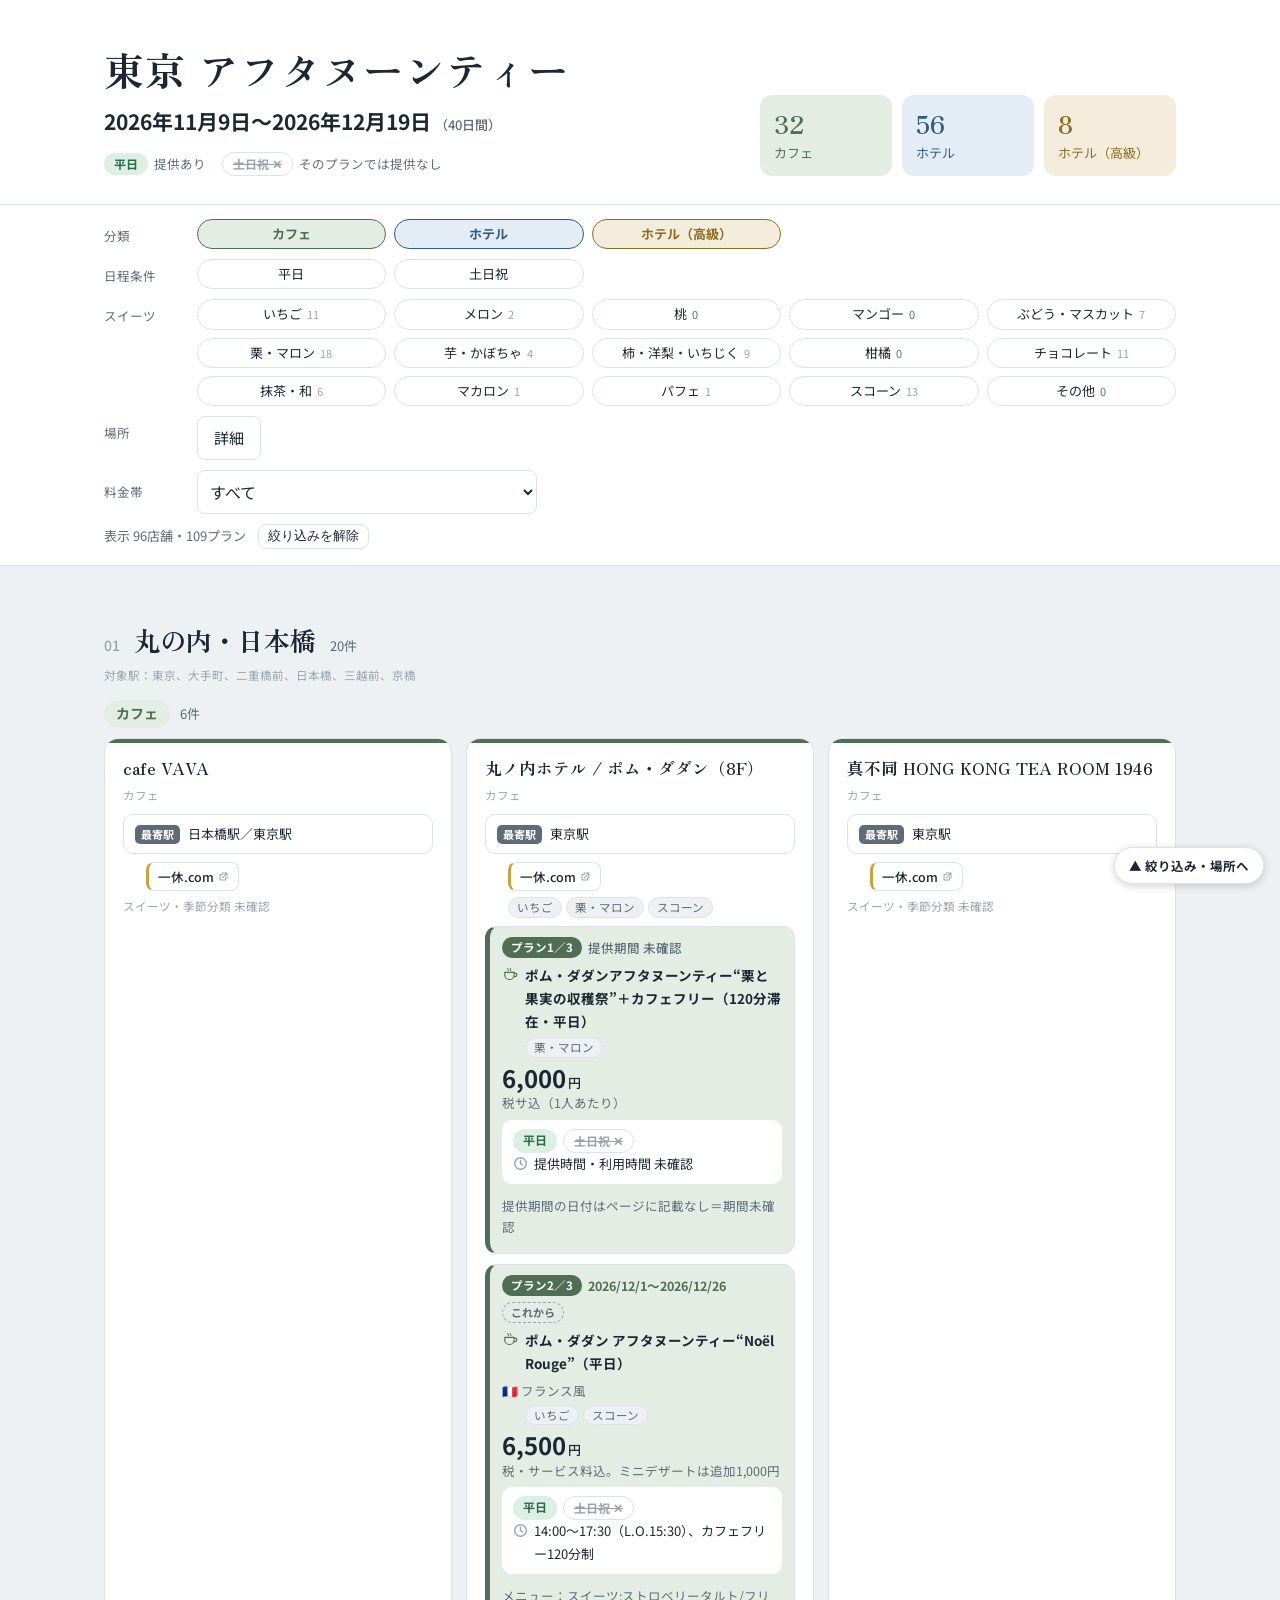
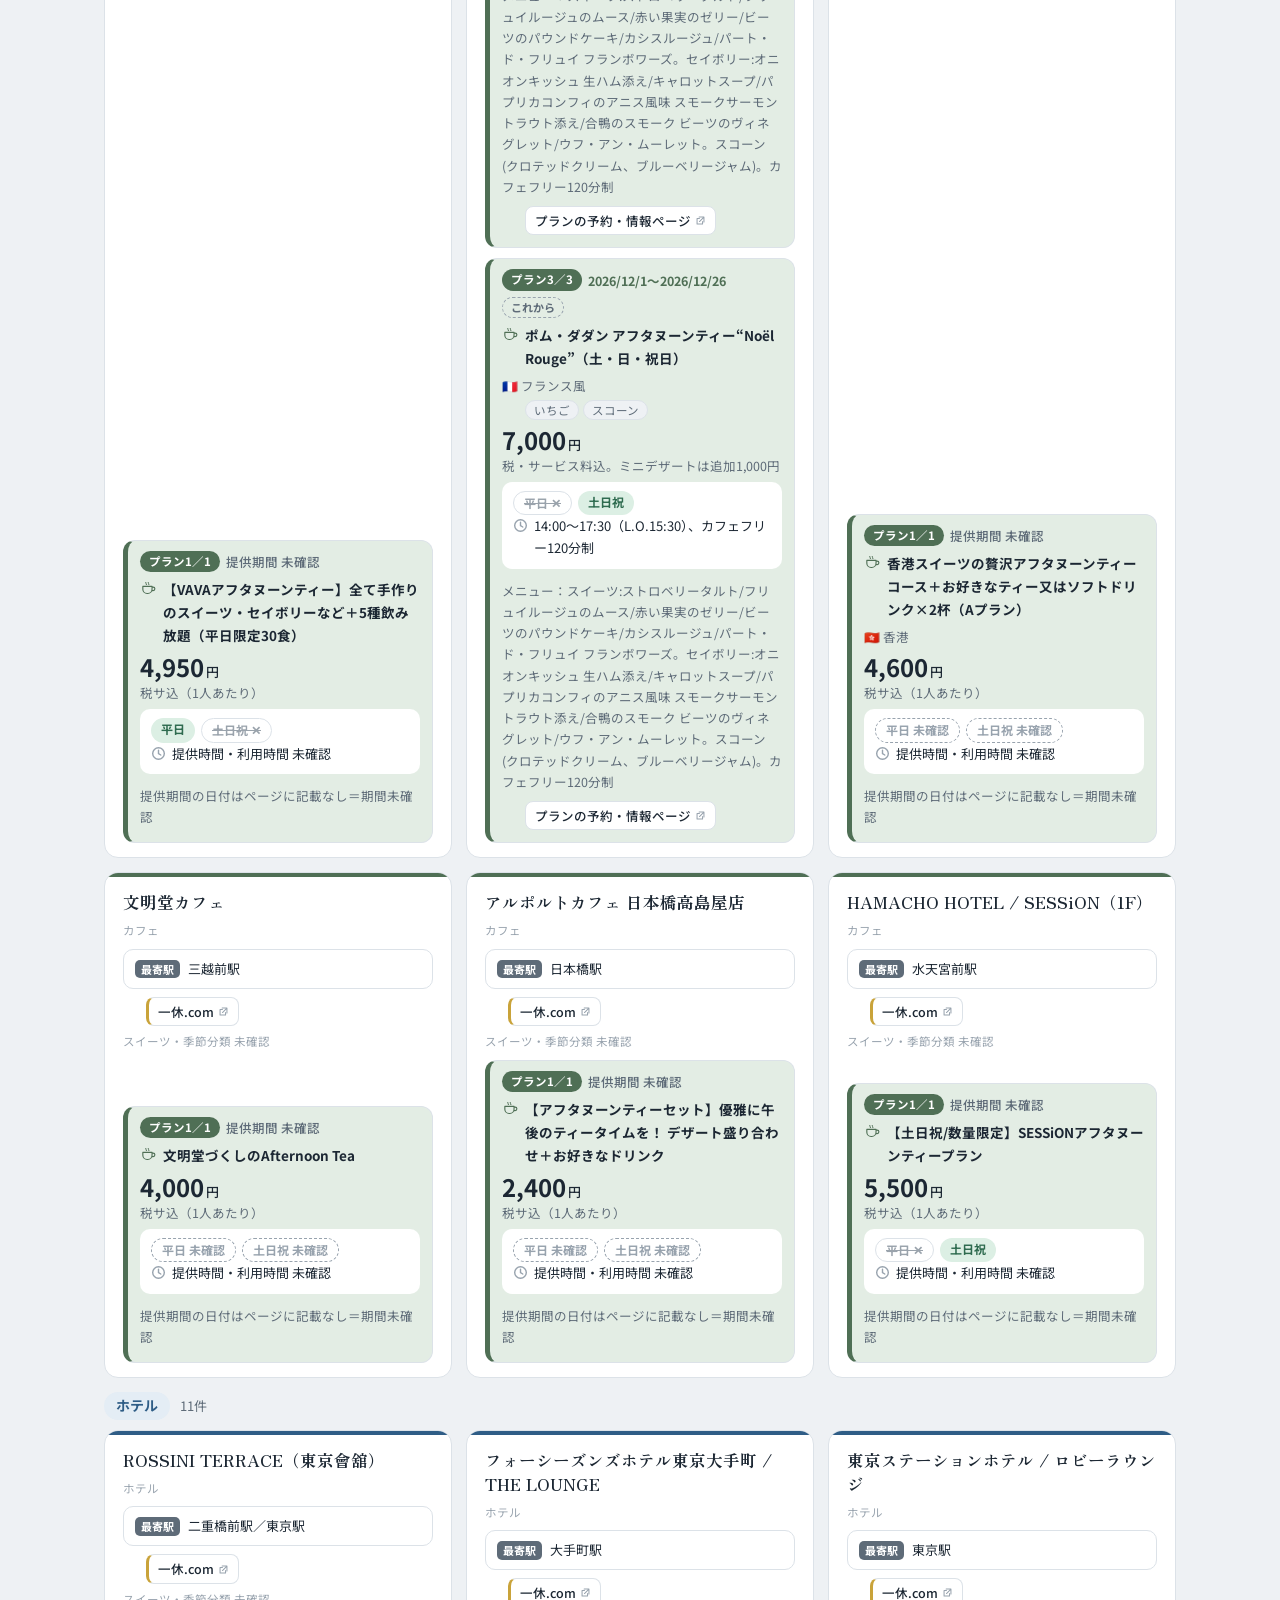
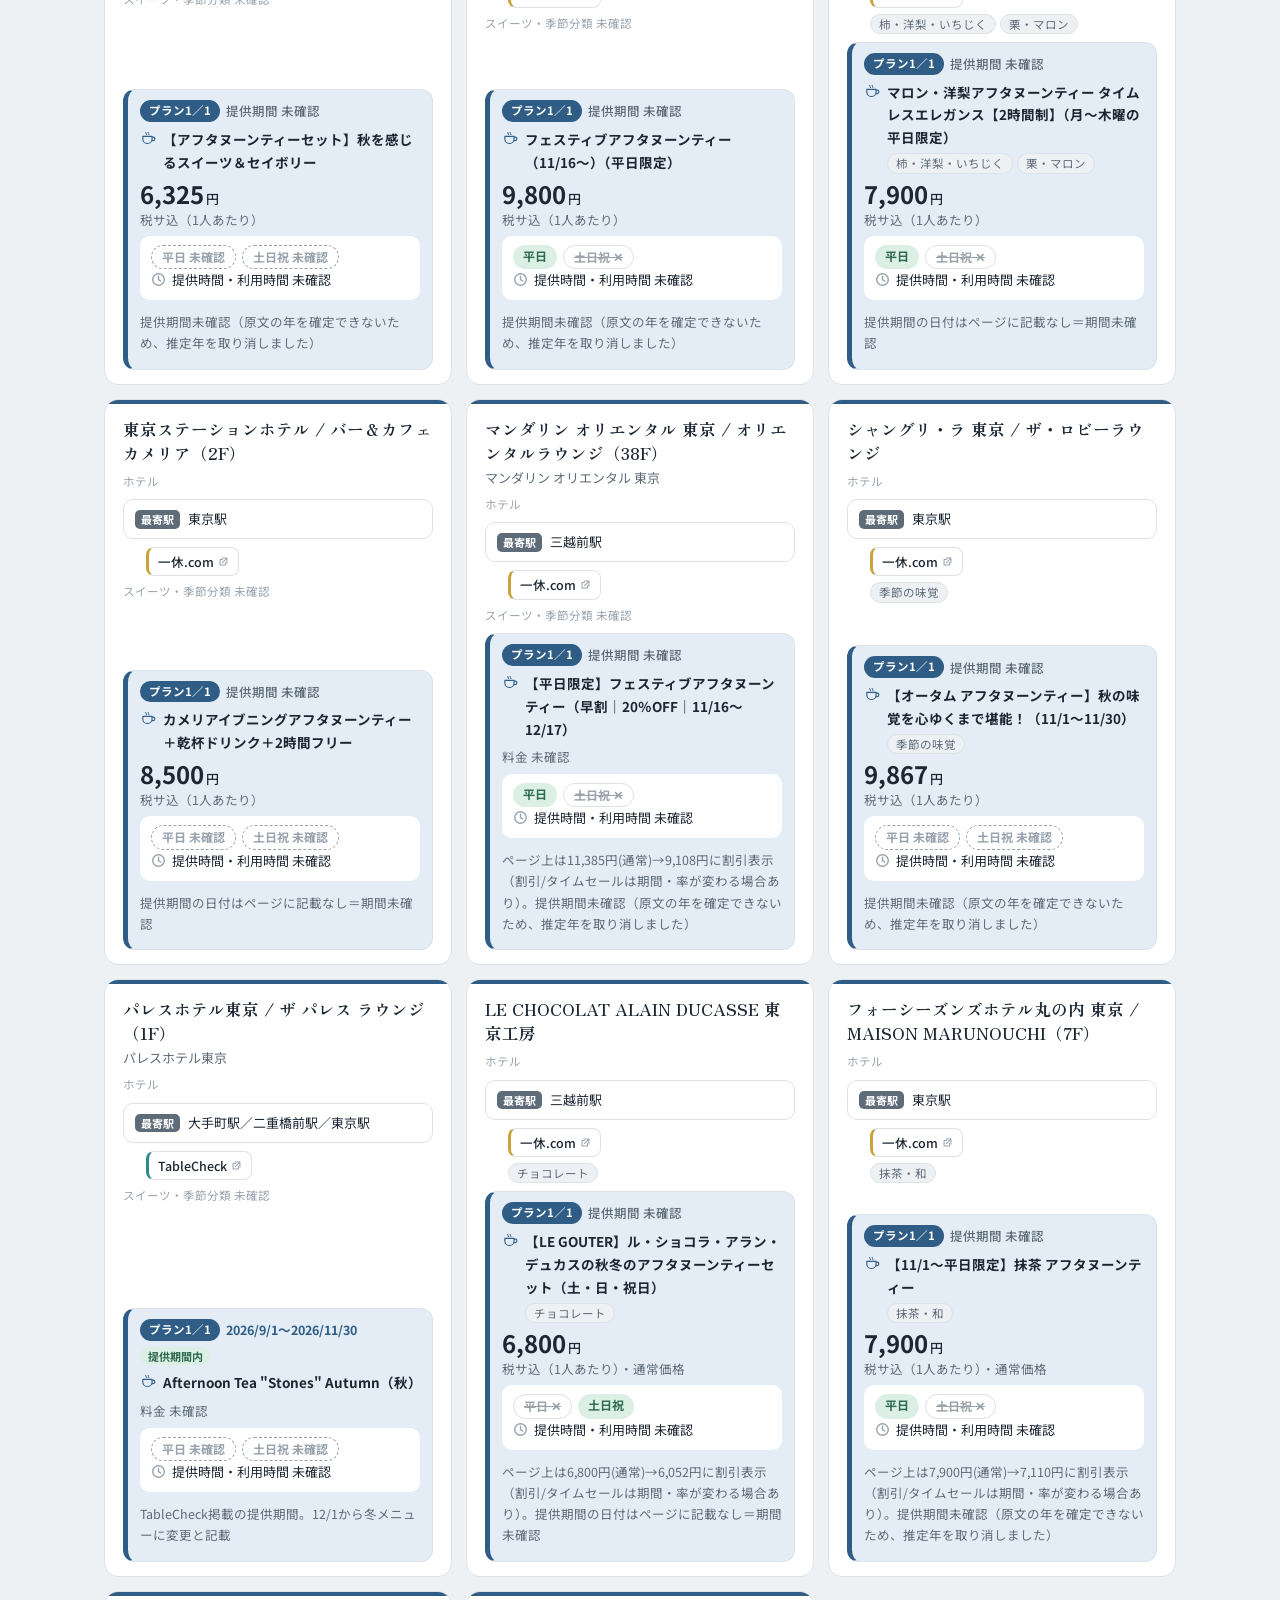
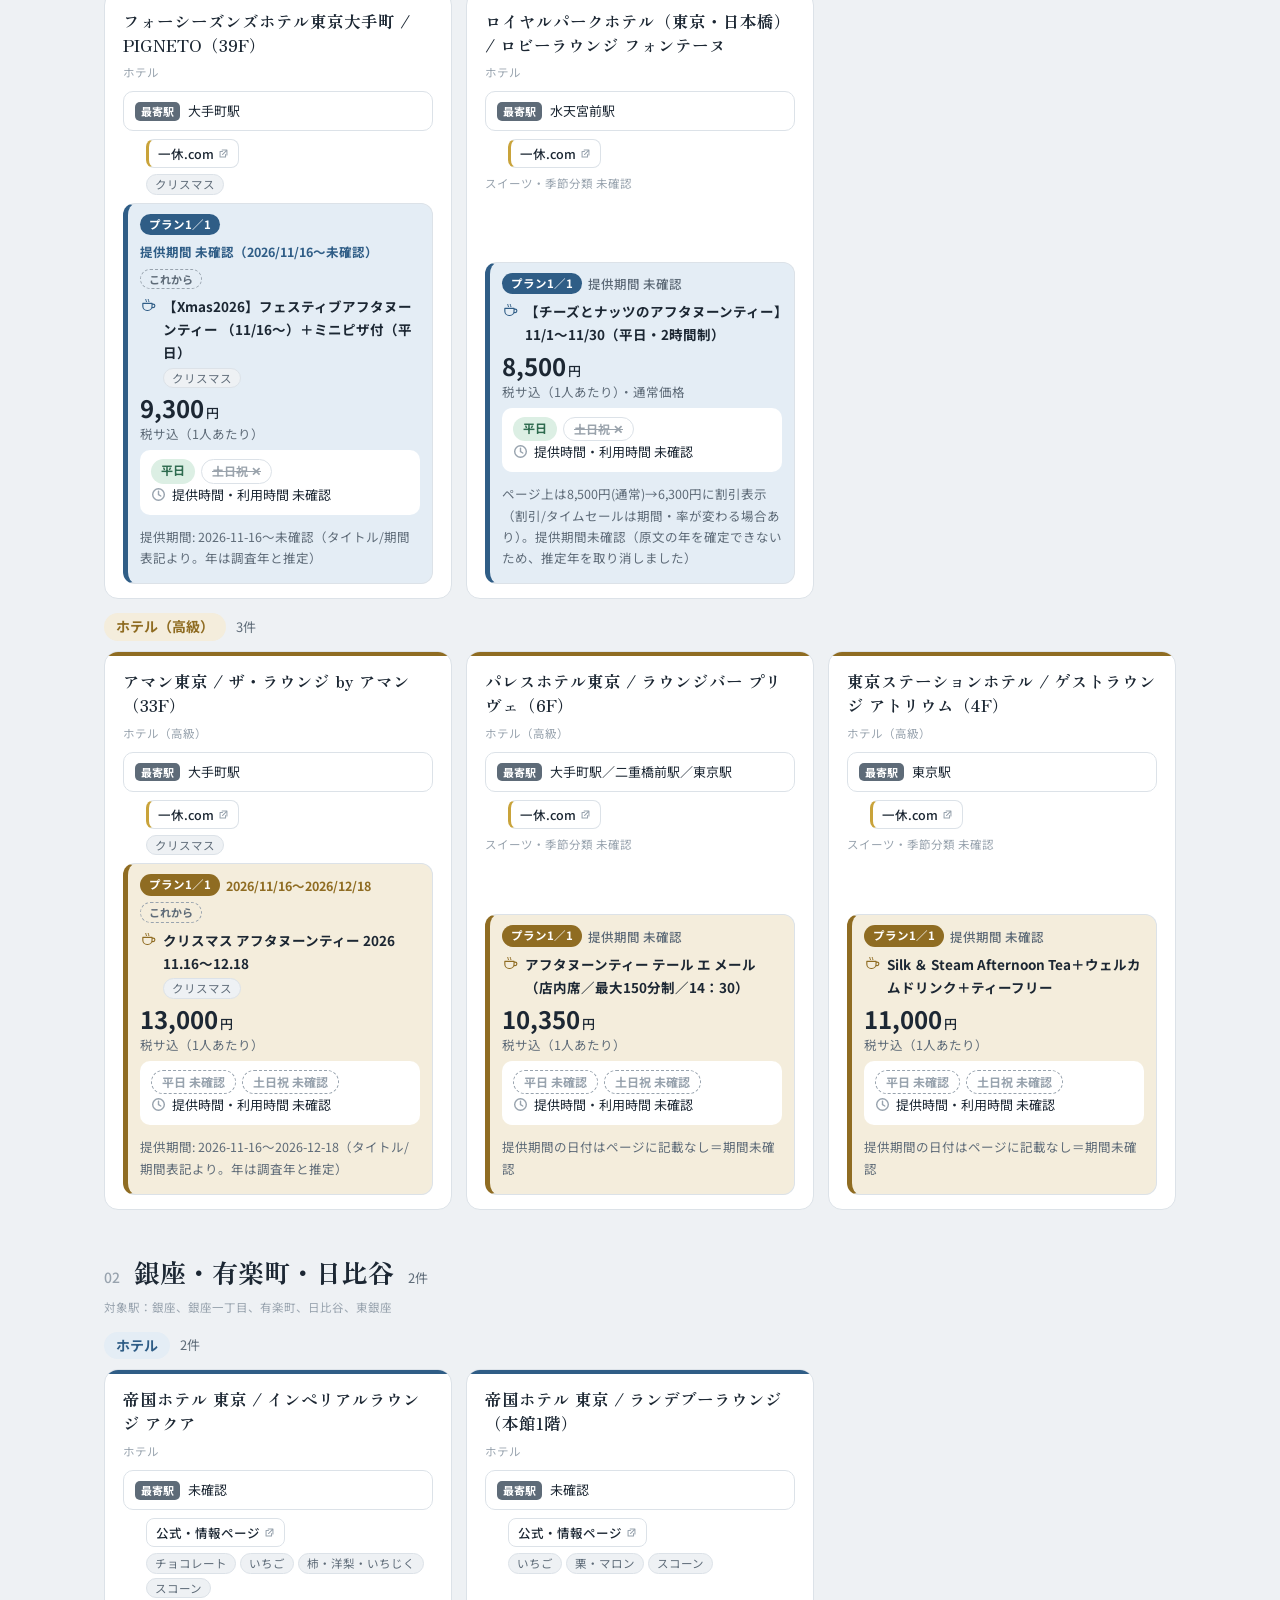
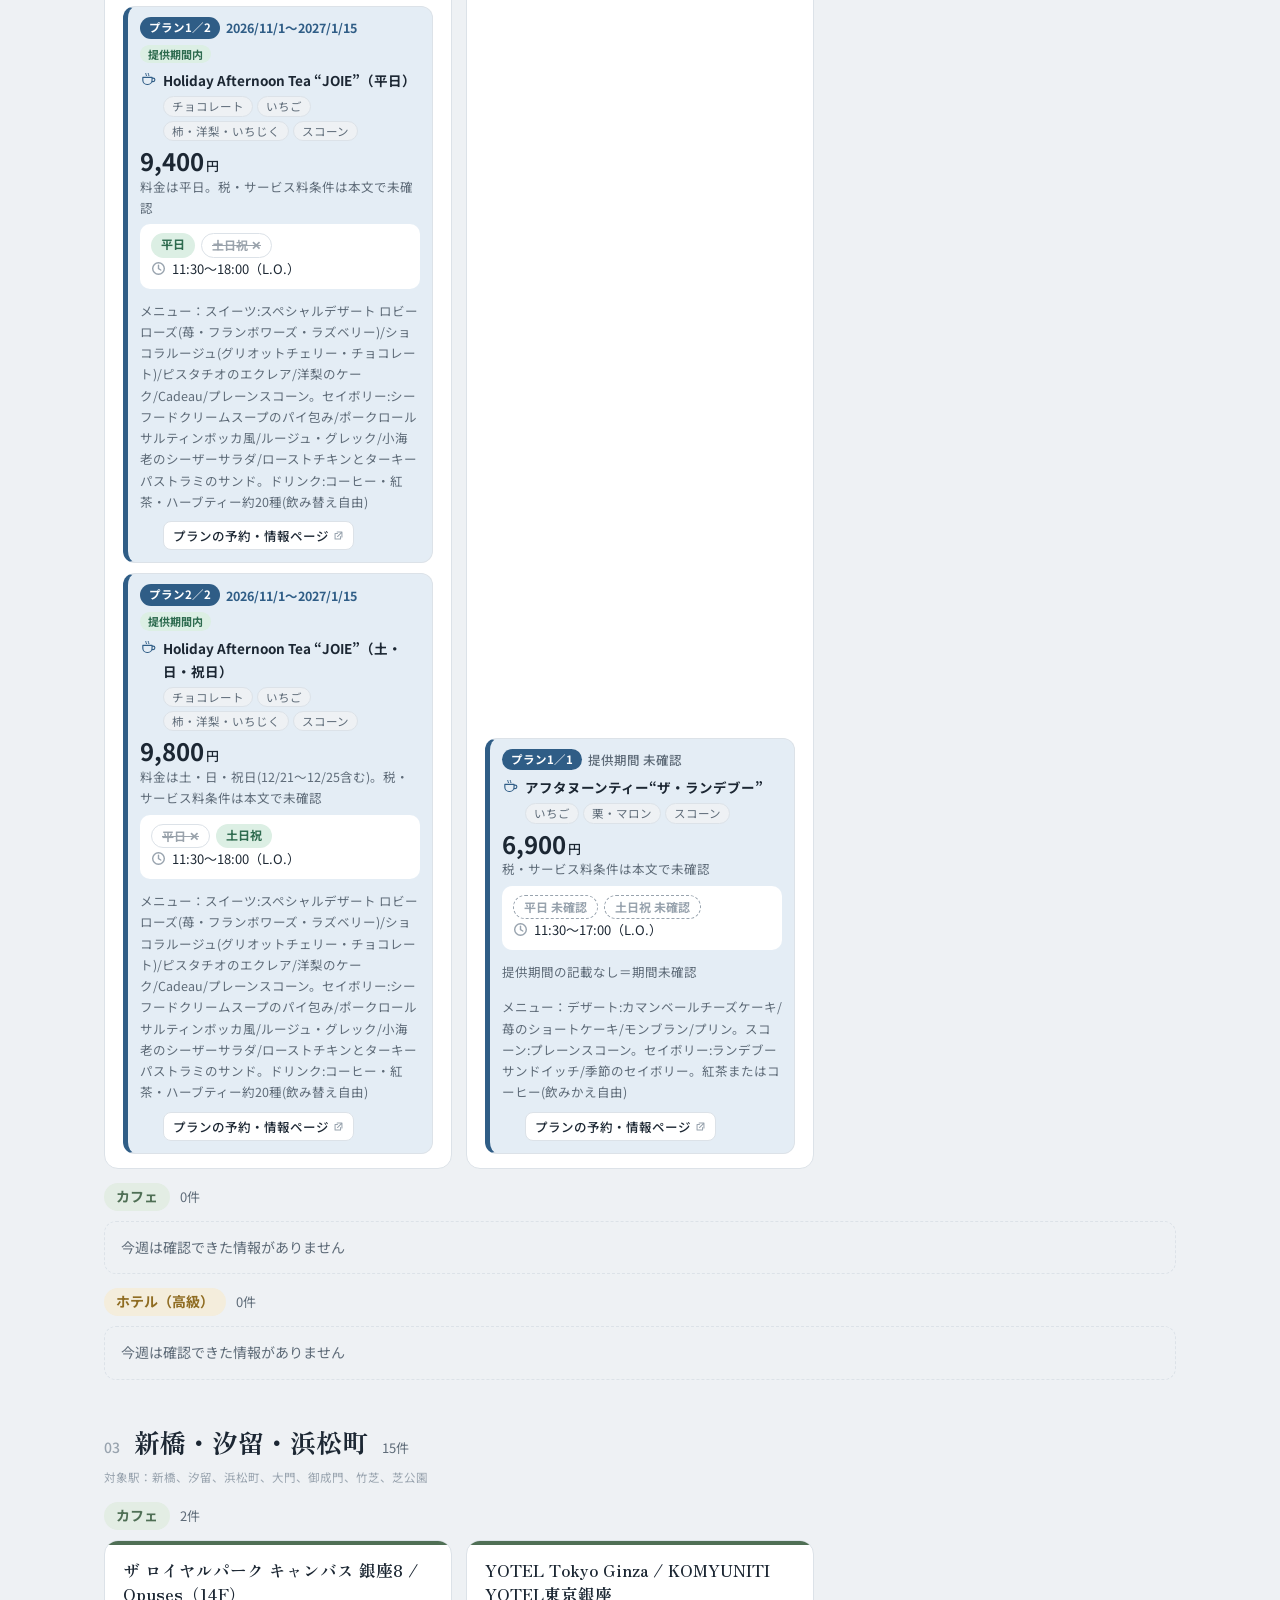
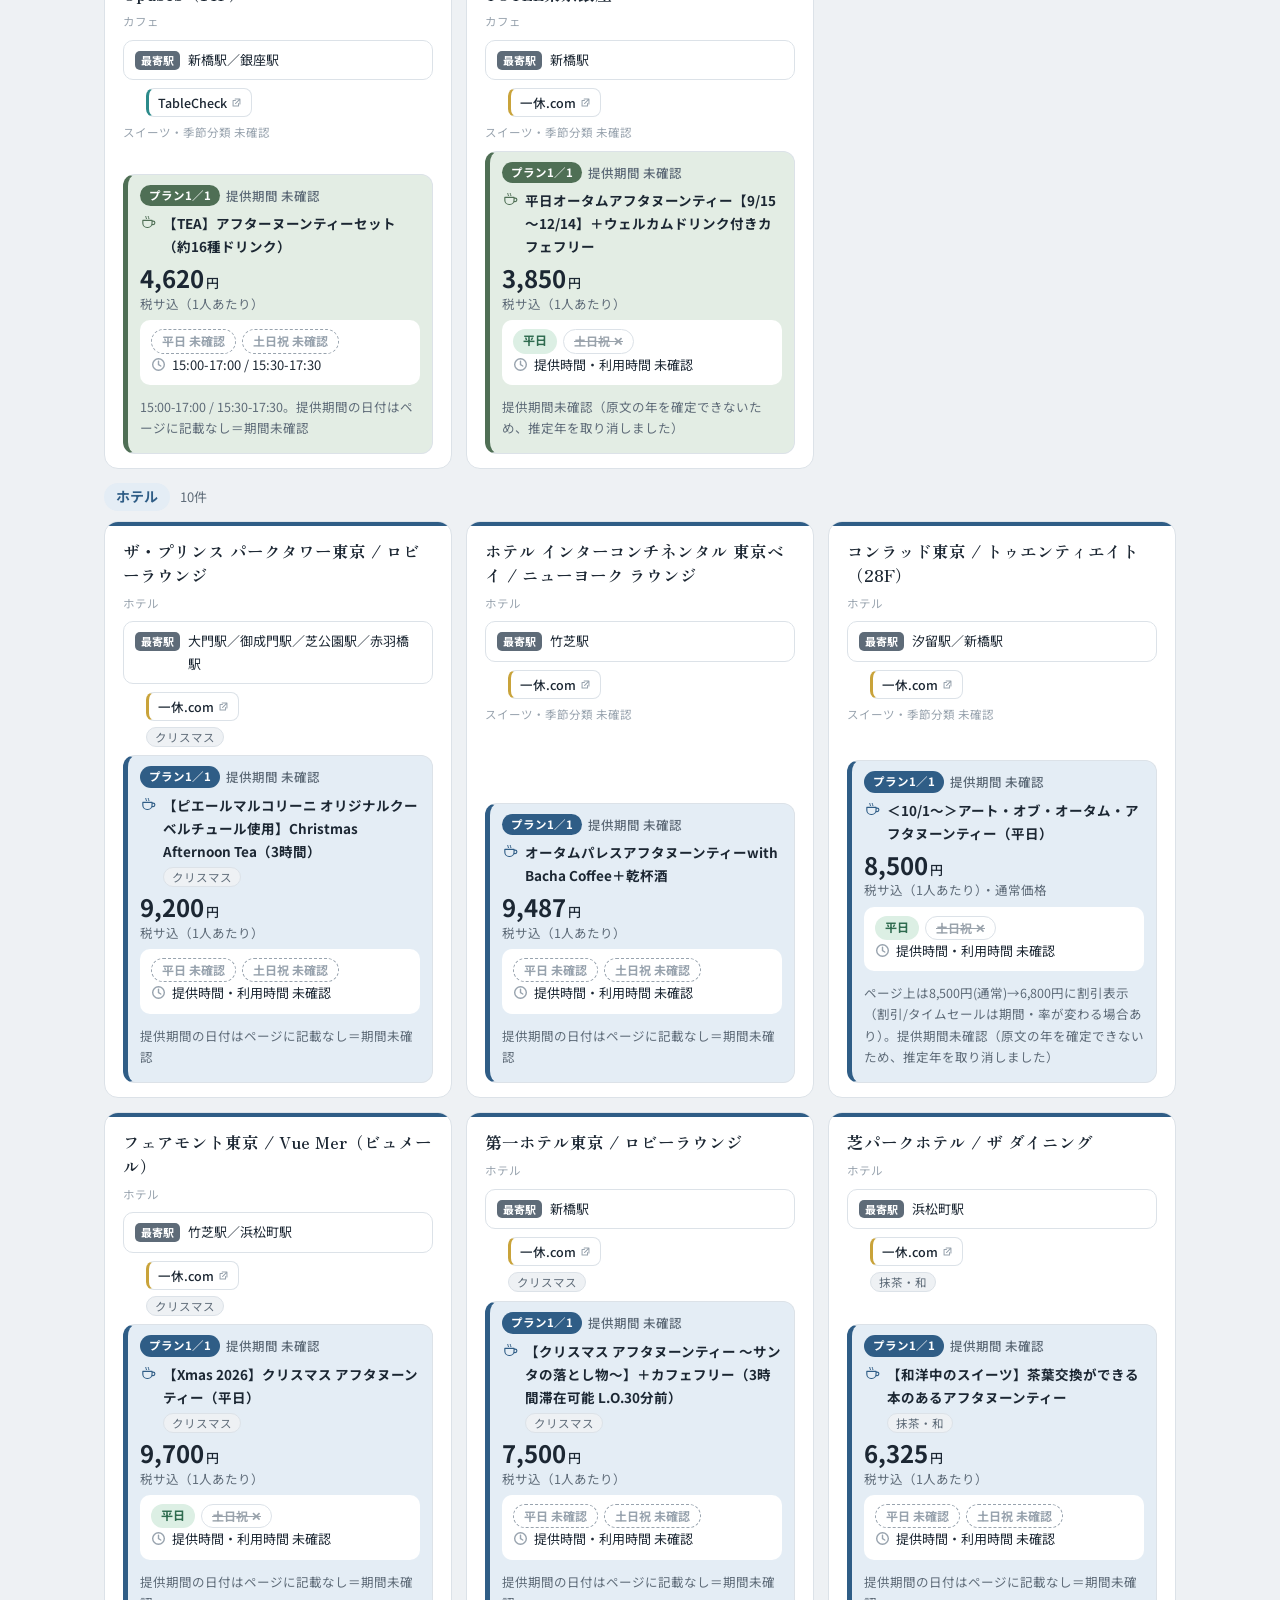
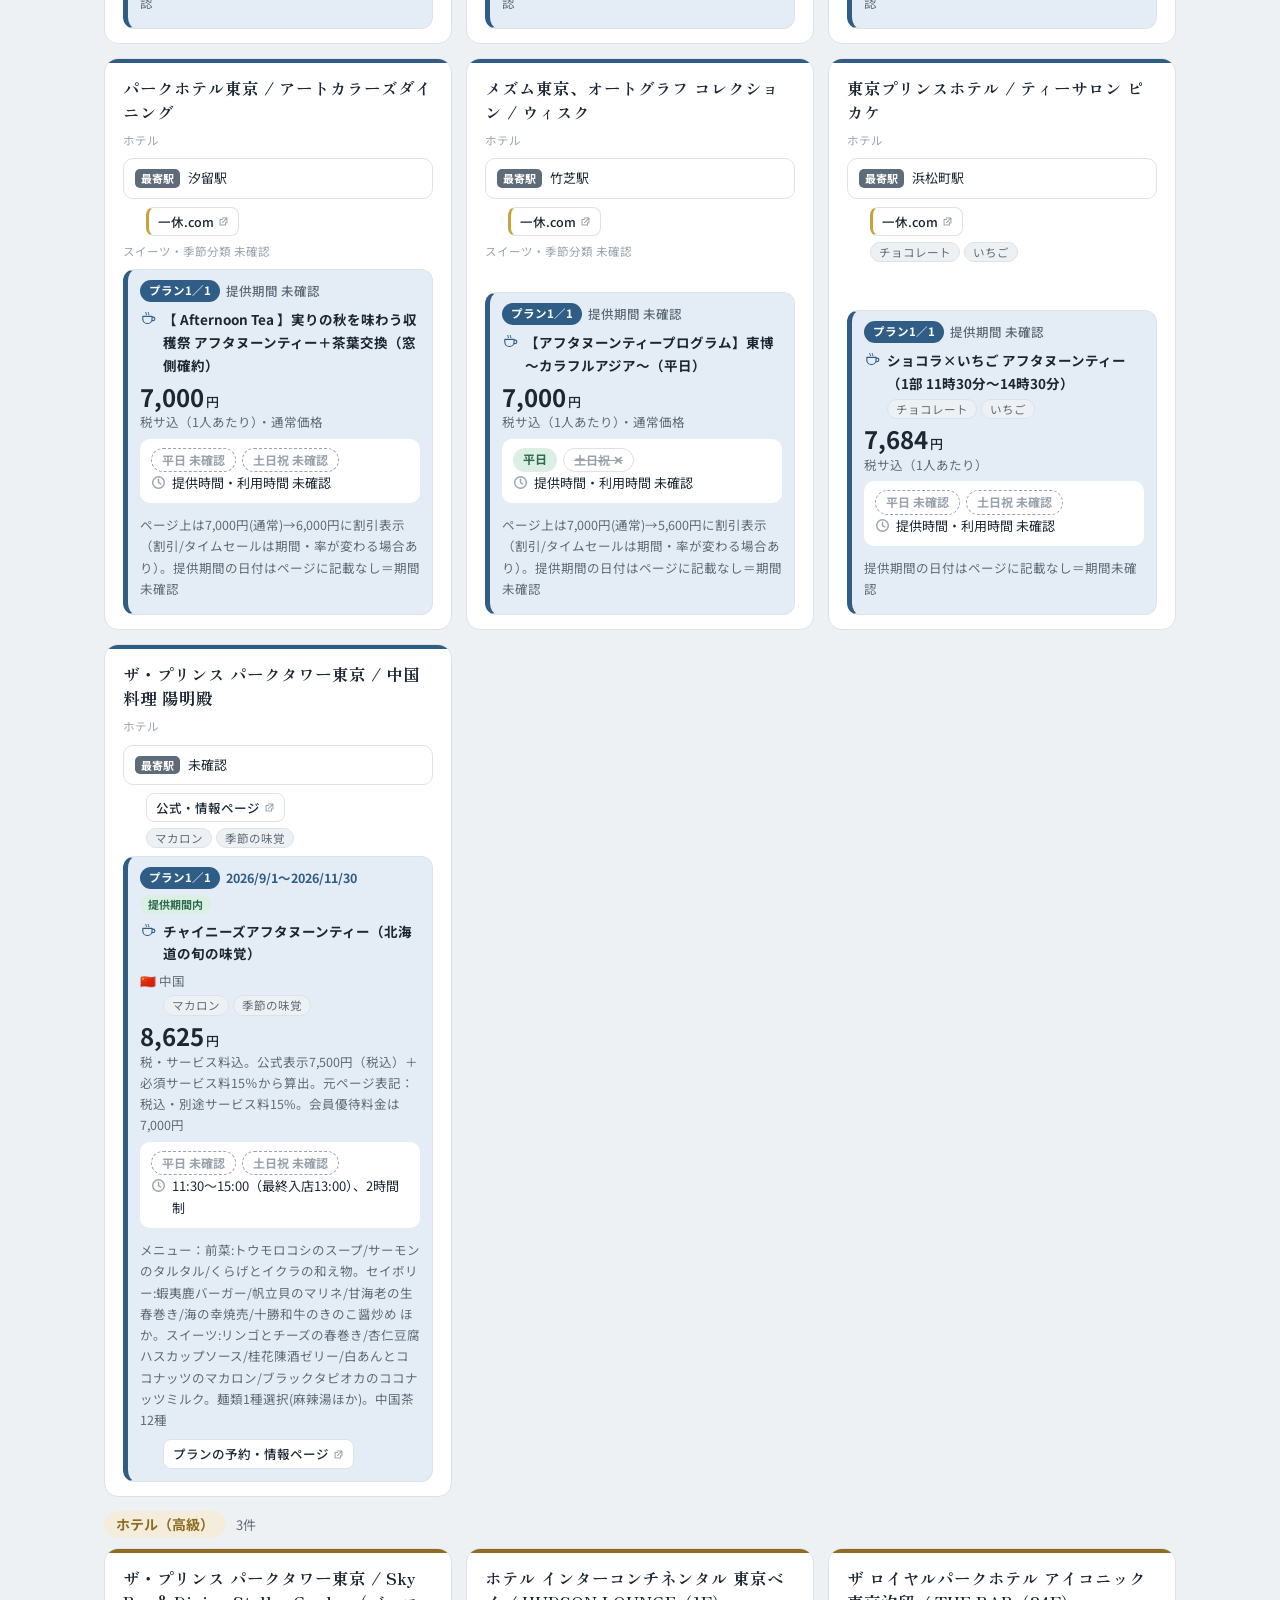
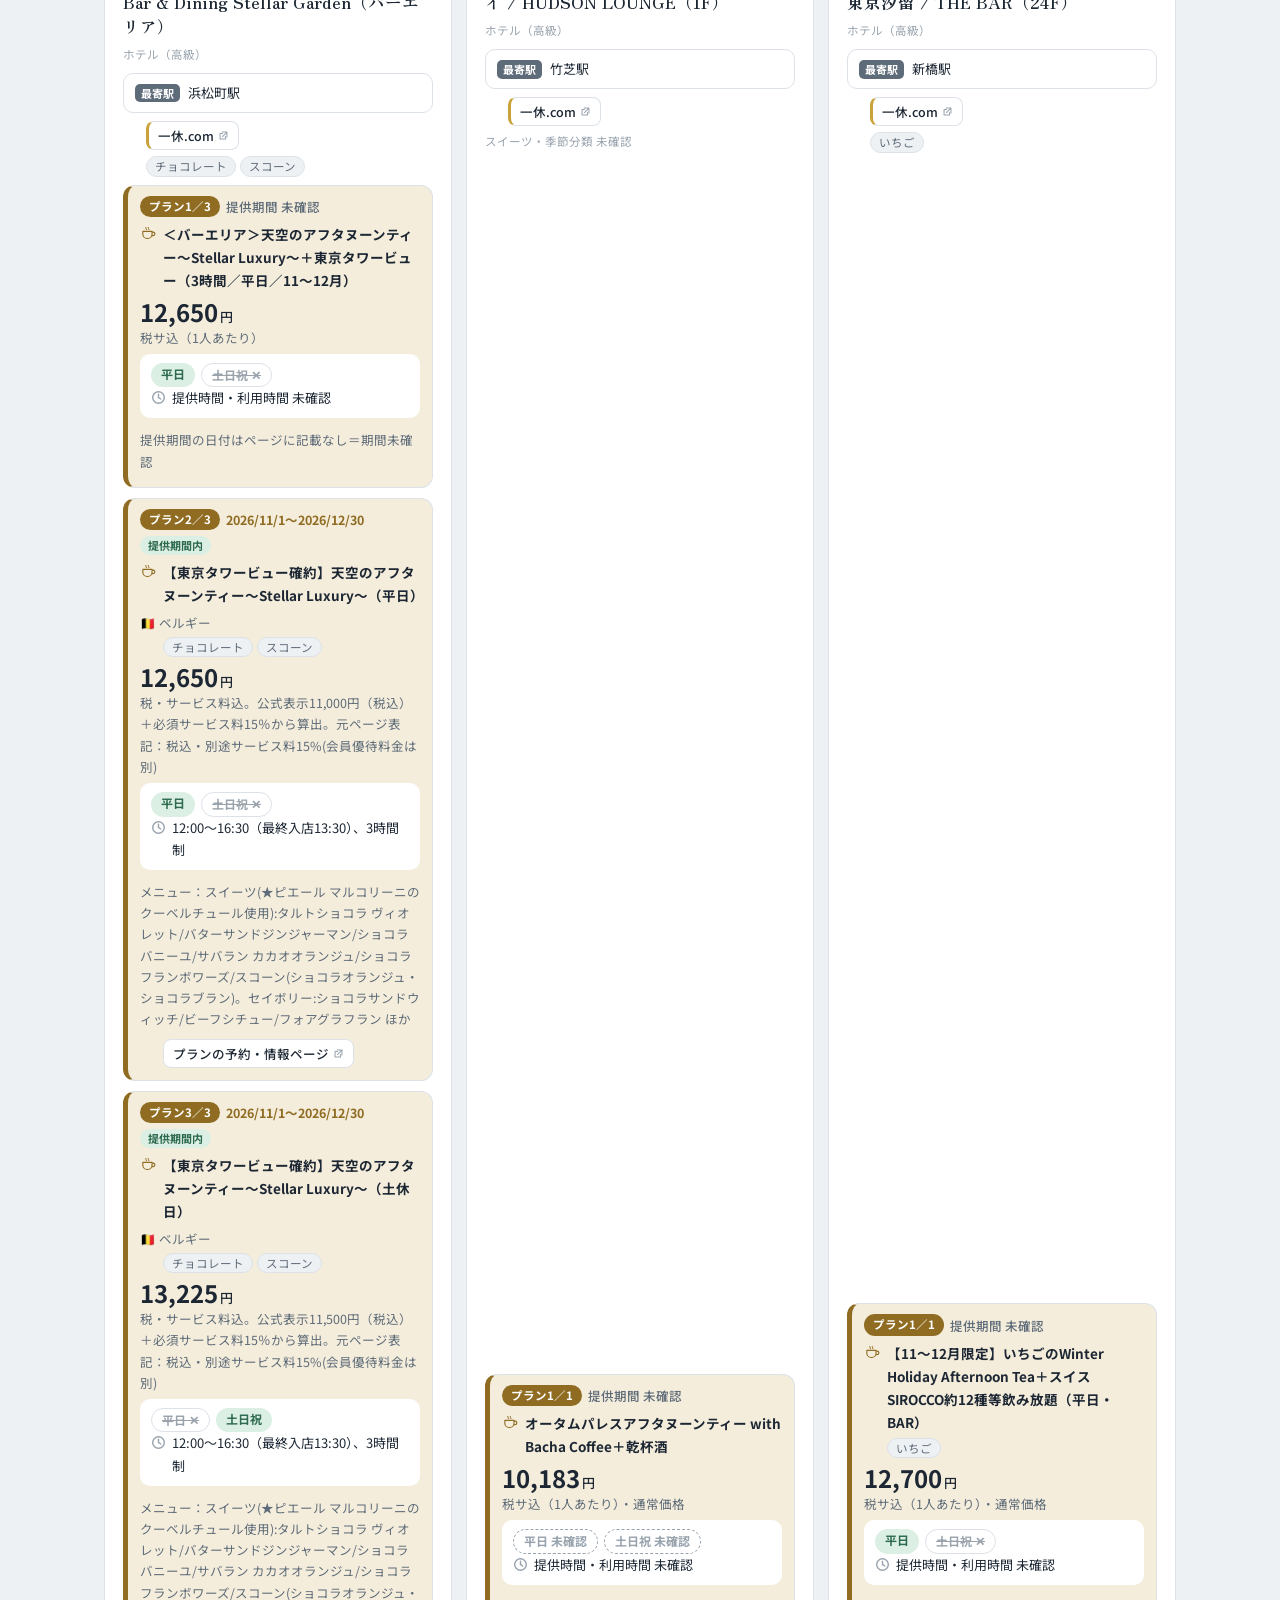
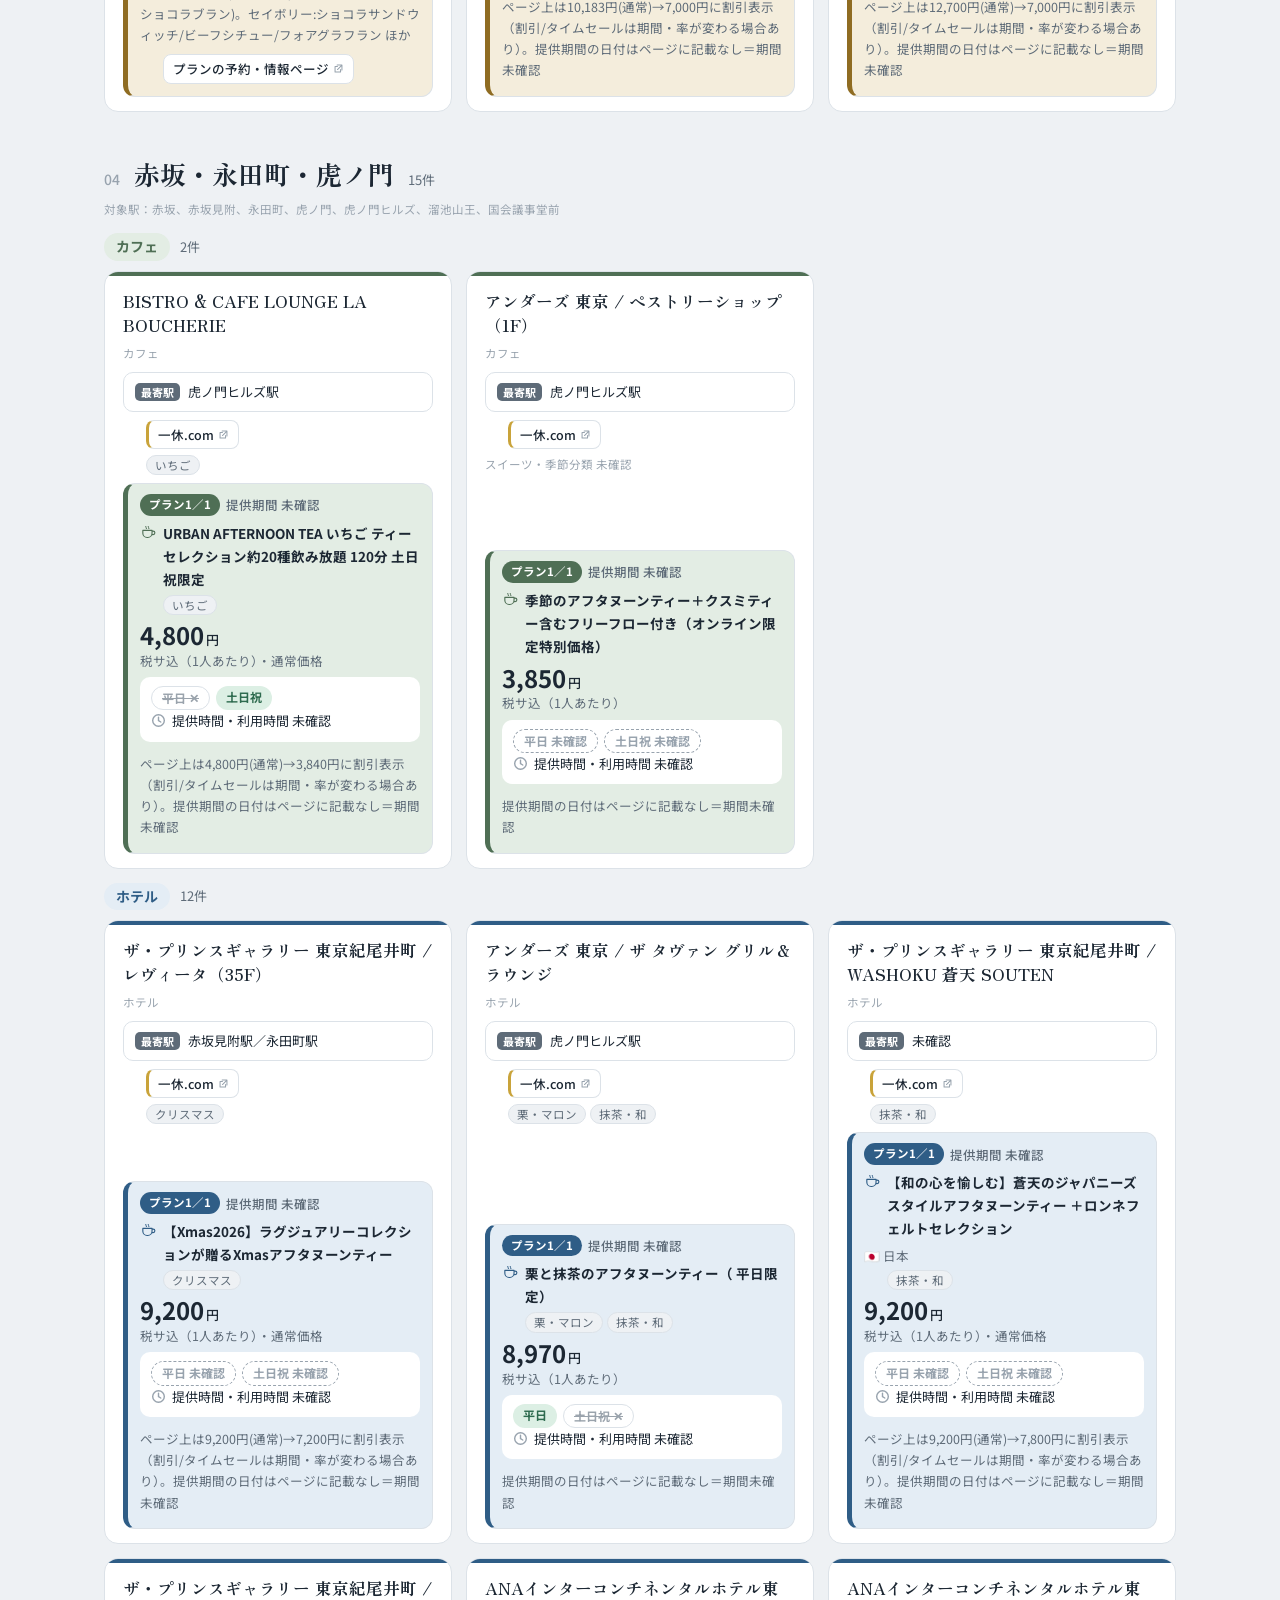
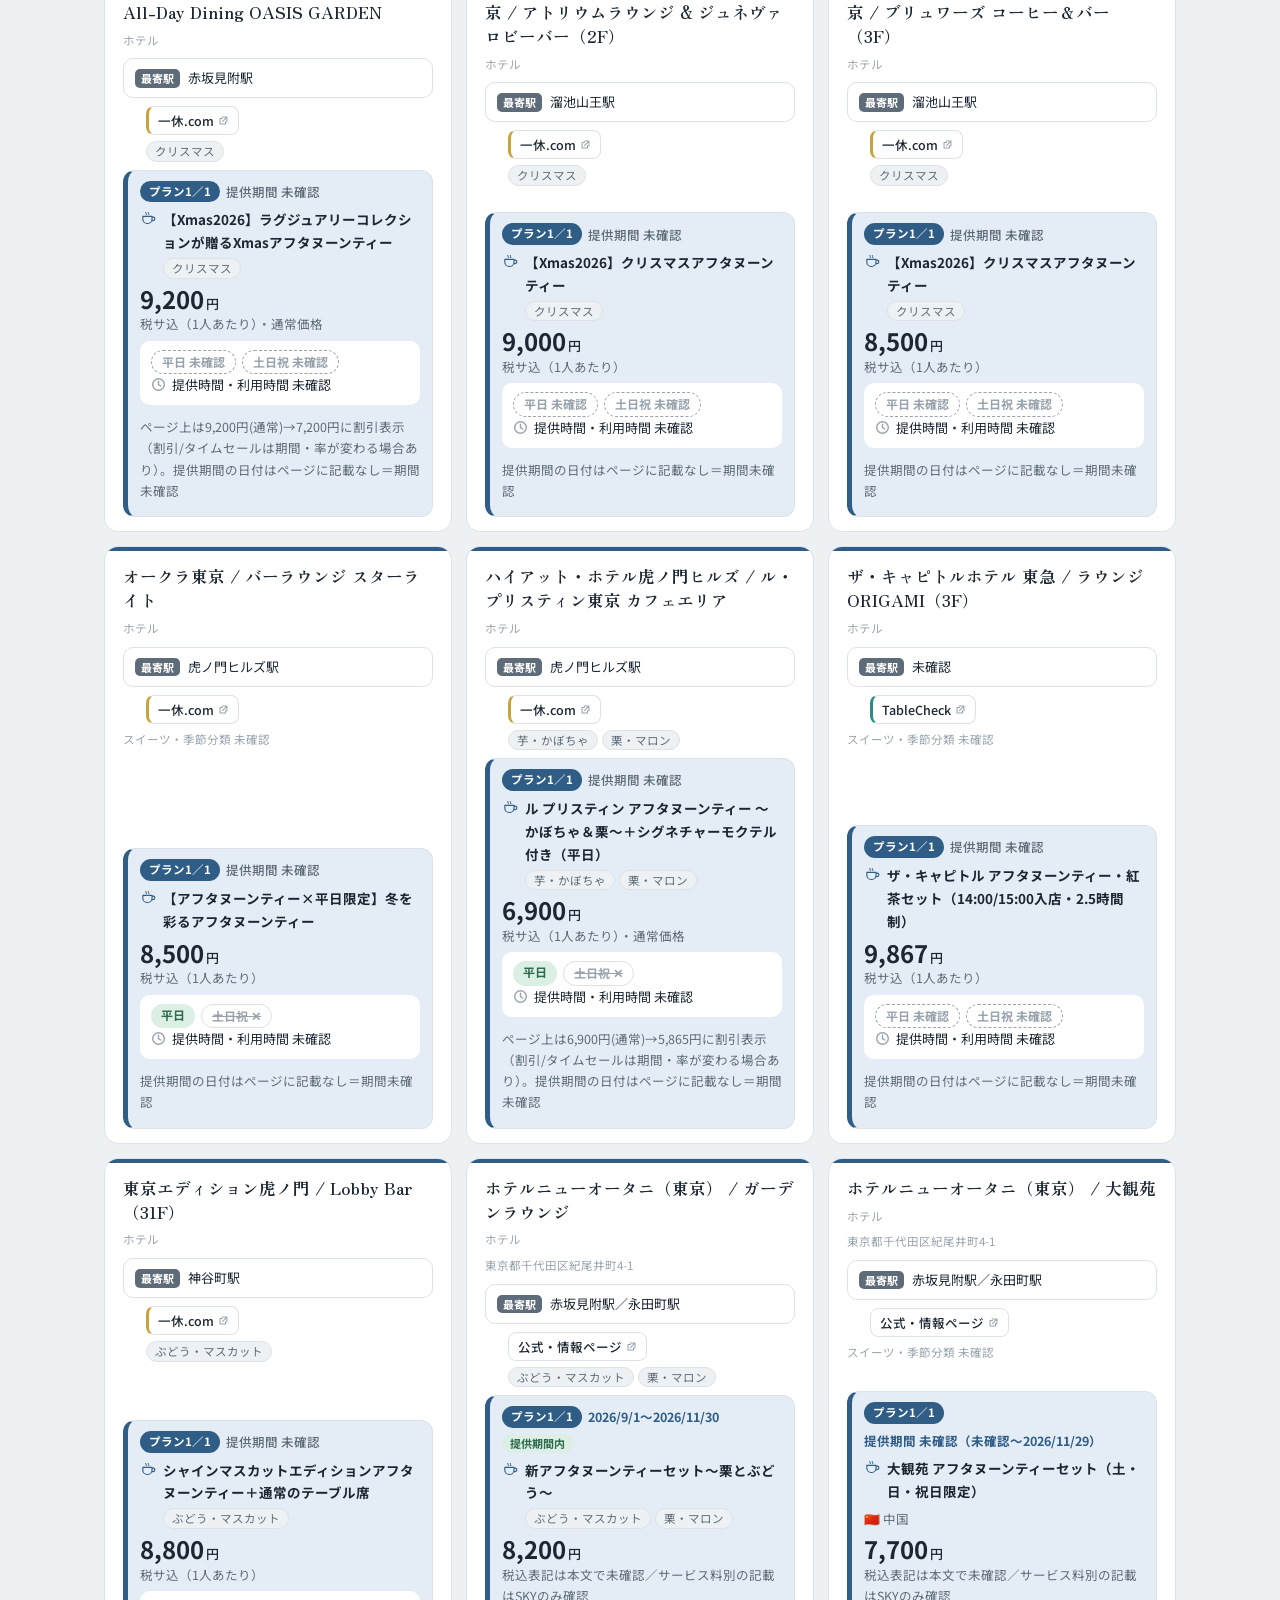
==== commit d27e543f: "週次調査を毎週先頭からの部分公開へ簡素化する" ====
--- a/site/index.html
+++ b/site/index.html
@@ -124,8 +124,8 @@
  .stat{padding:10px}.filter-status{justify-content:space-between}
 }
 </style></head><body>
-<div class="hero"><div class="hero-in"><div><h1>東京 アフタヌーンティー</h1><p class="period">2026年11月10日〜2026年12月20日<small>（40日間）</small></p><p class="lead legendline"><span class="lg"><span class="chip on">平日</span> 提供あり</span><span class="lg"><span class="chip no">土日祝 ✕</span> そのプランでは提供なし</span></p></div><div class="stats"><div class="stat s-cafe"><b>32</b><span>カフェ</span></div><div class="stat s-hotel"><b>56</b><span>ホテル</span></div><div class="stat s-lux"><b>8</b><span>ホテル（高級）</span></div></div></div></div>
-<div class="fpanel" id="top"><div class="fpanel-in"><div class="frow" role="group" aria-label="分類で絞り込み"><span class="lb">分類</span><div class="btns"><button class="fb f-cafe" data-cat="cafe" aria-pressed="true">カフェ</button><button class="fb f-hotel" data-cat="hotel" aria-pressed="true">ホテル</button><button class="fb f-lux" data-cat="lux" aria-pressed="true">ホテル（高級）</button></div></div><div class="frow" role="group" aria-label="日程条件で絞り込み"><span class="lb">日程条件</span><div class="btns"><button class="fb f-x" data-x="wd" aria-pressed="false">平日</button><button class="fb f-x" data-x="we" aria-pressed="false">土日祝</button></div></div><div class="frow" role="group" aria-label="スイーツで絞り込み"><span class="lb">スイーツ</span><div class="btns"><button class="fb f-x" data-sw="ichigo" aria-pressed="false">いちご<span class="bc">11</span></button><button class="fb f-x" data-sw="melon" aria-pressed="false">メロン<span class="bc">2</span></button><button class="fb f-x" data-sw="peach" aria-pressed="false">桃<span class="bc zero">0</span></button><button class="fb f-x" data-sw="mango" aria-pressed="false">マンゴー<span class="bc zero">0</span></button><button class="fb f-x" data-sw="grape" aria-pressed="false">ぶどう・<wbr>マスカット<span class="bc">7</span></button><button class="fb f-x" data-sw="kuri" aria-pressed="false">栗・<wbr>マロン<span class="bc">18</span></button><button class="fb f-x" data-sw="imo" aria-pressed="false">芋・<wbr>かぼちゃ<span class="bc">4</span></button><button class="fb f-x" data-sw="kaki" aria-pressed="false">柿・<wbr>洋梨・<wbr>いちじく<span class="bc">9</span></button><button class="fb f-x" data-sw="citrus" aria-pressed="false">柑橘<span class="bc zero">0</span></button><button class="fb f-x" data-sw="choco" aria-pressed="false">チョコレート<span class="bc">11</span></button><button class="fb f-x" data-sw="wa" aria-pressed="false">抹茶・<wbr>和<span class="bc">6</span></button><button class="fb f-x" data-sw="macaron" aria-pressed="false">マカロン<span class="bc">1</span></button><button class="fb f-x" data-sw="parfait" aria-pressed="false">パフェ<span class="bc">1</span></button><button class="fb f-x" data-sw="scone" aria-pressed="false">スコーン<span class="bc">13</span></button><button class="fb f-x" data-sw="other" aria-pressed="false">その他<span class="bc zero">0</span></button></div></div><nav class="frow area-nav" aria-label="エリア"><span class="lb">場所</span><div class="area-disclosure"><button class="lk area-toggle" id="area-toggle" type="button" aria-expanded="false" aria-controls="area-links">詳細</button><div class="btns" id="area-links" hidden><a class="area-btn" href="#a1">丸の内・<wbr>日本橋</a><a class="area-btn" href="#a2">銀座・<wbr>有楽町・<wbr>日比谷</a><a class="area-btn" href="#a3">新橋・<wbr>汐留・<wbr>浜松町</a><a class="area-btn" href="#a4">赤坂・<wbr>永田町・<wbr>虎ノ門</a><a class="area-btn" href="#a5">六本木・<wbr>麻布・<wbr>広尾</a><a class="area-btn" href="#a6">新宿・<wbr>代々木</a><a class="area-btn" href="#a7">渋谷・<wbr>代々木公園</a><a class="area-btn" href="#a8">青山・<wbr>表参道・<wbr>原宿</a><a class="area-btn" href="#a9">恵比寿・<wbr>代官山・<wbr>中目黒</a><a class="area-btn" href="#a10">品川・<wbr>田町・<wbr>五反田</a><a class="area-btn" href="#a11">上野・<wbr>浅草・<wbr>押上</a><a class="area-btn" href="#a12">水道橋・<wbr>御茶ノ水・<wbr>神田</a><a class="area-btn" href="#a13">飯田橋・<wbr>神楽坂・<wbr>四ツ谷</a><a class="area-btn" href="#a14">池袋・<wbr>目白</a><a class="area-btn" href="#a15">その他のエリア</a></div></div></nav><div class="price-filter-field"><label class="lb" for="price-filter">料金帯</label><select id="price-filter"><option value="all">すべて</option><option value="low">6,000円以下</option><option value="mid">6,001〜9,999円</option><option value="high">10,000円以上</option><option value="unknown">料金未確認</option></select></div><div class="filter-status"><span id="filter-status" role="status" aria-live="polite"></span><button class="lk" id="reset-filters" type="button">絞り込みを解除</button></div></div></div>
+<div class="hero"><div class="hero-in"><div><h1>東京 アフタヌーンティー</h1><p class="period">2026年11月9日〜2026年12月19日<small>（40日間）</small></p><p class="lead legendline"><span class="lg"><span class="chip on">平日</span> 提供あり</span><span class="lg"><span class="chip no">土日祝 ✕</span> そのプランでは提供なし</span></p></div><div class="stats"><div class="stat s-cafe"><b>32</b><span>カフェ</span></div><div class="stat s-hotel"><b>56</b><span>ホテル</span></div><div class="stat s-lux"><b>8</b><span>ホテル（高級）</span></div></div></div></div>
+<div class="fpanel" id="top"><div class="fpanel-in"><div class="frow" role="group" aria-label="分類で絞り込み"><span class="lb">分類</span><div class="btns"><button class="fb f-cafe" data-cat="cafe" aria-pressed="true">カフェ</button><button class="fb f-hotel" data-cat="hotel" aria-pressed="true">ホテル</button><button class="fb f-lux" data-cat="lux" aria-pressed="true">ホテル（高級）</button></div></div><div class="frow" role="group" aria-label="日程条件で絞り込み"><span class="lb">日程条件</span><div class="btns"><button class="fb f-x" data-x="wd" aria-pressed="false">平日</button><button class="fb f-x" data-x="we" aria-pressed="false">土日祝</button></div></div><div class="frow" role="group" aria-label="スイーツで絞り込み"><span class="lb">スイーツ</span><div class="btns"><button class="fb f-x" data-sw="ichigo" aria-pressed="false">いちご<span class="bc">11</span></button><button class="fb f-x" data-sw="melon" aria-pressed="false">メロン<span class="bc">2</span></button><button class="fb f-x" data-sw="peach" aria-pressed="false">桃<span class="bc zero">0</span></button><button class="fb f-x" data-sw="mango" aria-pressed="false">マンゴー<span class="bc zero">0</span></button><button class="fb f-x" data-sw="grape" aria-pressed="false">ぶどう・<wbr>マスカット<span class="bc">7</span></button><button class="fb f-x" data-sw="kuri" aria-pressed="false">栗・<wbr>マロン<span class="bc">18</span></button><button class="fb f-x" data-sw="imo" aria-pressed="false">芋・<wbr>かぼちゃ<span class="bc">4</span></button><button class="fb f-x" data-sw="kaki" aria-pressed="false">柿・<wbr>洋梨・<wbr>いちじく<span class="bc">9</span></button><button class="fb f-x" data-sw="citrus" aria-pressed="false">柑橘<span class="bc zero">0</span></button><button class="fb f-x" data-sw="choco" aria-pressed="false">チョコレート<span class="bc">11</span></button><button class="fb f-x" data-sw="wa" aria-pressed="false">抹茶・<wbr>和<span class="bc">6</span></button><button class="fb f-x" data-sw="macaron" aria-pressed="false">マカロン<span class="bc">1</span></button><button class="fb f-x" data-sw="parfait" aria-pressed="false">パフェ<span class="bc">1</span></button><button class="fb f-x" data-sw="scone" aria-pressed="false">スコーン<span class="bc">13</span></button><button class="fb f-x" data-sw="other" aria-pressed="false">その他<span class="bc zero">0</span></button></div></div><nav class="frow area-nav" aria-label="エリア"><span class="lb">場所</span><div class="area-disclosure"><button class="lk area-toggle" id="area-toggle" type="button" aria-expanded="false" aria-controls="area-links">詳細</button><div class="btns" id="area-links" hidden><a class="area-btn" href="#a1">丸の内・<wbr>日本橋</a><a class="area-btn" href="#a2">銀座・<wbr>有楽町・<wbr>日比谷</a><a class="area-btn" href="#a3">新橋・<wbr>汐留・<wbr>浜松町</a><a class="area-btn" href="#a4">赤坂・<wbr>永田町・<wbr>虎ノ門</a><a class="area-btn" href="#a5">六本木・<wbr>麻布・<wbr>広尾</a><a class="area-btn" href="#a6">新宿・<wbr>代々木</a><a class="area-btn" href="#a7">渋谷・<wbr>代々木公園</a><a class="area-btn" href="#a8">青山・<wbr>表参道・<wbr>原宿</a><a class="area-btn" href="#a9">恵比寿・<wbr>代官山・<wbr>中目黒</a><a class="area-btn" href="#a10">品川・<wbr>田町・<wbr>五反田</a><a class="area-btn" href="#a11">上野・<wbr>浅草・<wbr>押上</a><a class="area-btn" href="#a12">水道橋・<wbr>御茶ノ水・<wbr>神田</a><a class="area-btn" href="#a13">飯田橋・<wbr>神楽坂・<wbr>四ツ谷</a><a class="area-btn" href="#a14">池袋・<wbr>目白</a></div></div></nav><div class="price-filter-field"><label class="lb" for="price-filter">料金帯</label><select id="price-filter"><option value="all">すべて</option><option value="low">6,000円以下</option><option value="mid">6,001〜9,999円</option><option value="high">10,000円以上</option><option value="unknown">料金未確認</option></select></div><div class="filter-status"><span id="filter-status" role="status" aria-live="polite"></span><button class="lk" id="reset-filters" type="button">絞り込みを解除</button></div></div></div>
 <a class="totop" href="#top">▲ 絞り込み・場所へ</a>
 <main>
 <p class="none" id="no-results" hidden>条件に合う掲載情報はありません。絞り込みを変更してください。</p>
@@ -134,7 +134,7 @@
 <section class="area" id="a3"><h2><span class="no">03</span>新橋・汐留・浜松町<span class="acnt">15件</span></h2><p class="rnote">対象駅：新橋、汐留、浜松町、大門、御成門、竹芝、芝公園</p><div class="cat c-cafe" data-cat="cafe"><h3><span class="tag">カフェ</span><span class="cnt">2件</span></h3><div class="grid"><article class="card c-cafe" data-cat="cafe" data-shop-sw="" data-sw="" data-wd="0" data-we="0"><div class="top"><header><h4>ザ ロイヤルパーク キャンバス 銀座8 / Opuses（14F）</h4></header></div><p class="rnote">カフェ</p><div class="meet"><p><span class="mk">最寄駅</span>新橋駅／銀座駅</p></div><div class="links" aria-label="予約・情報サイト"><a class="lk lk-tc" href="https://www.tablecheck.com/ja/shops/canvas-ginza8-restaurant/reserve" target="_blank" rel="noopener noreferrer">TableCheck<svg viewBox="0 0 16 16" aria-hidden="true"><path d="M6 3h7v7M13 3 6.5 9.5M11 9.5V13H3V5h3.5" fill="none" stroke="currentColor" stroke-width="1.5" stroke-linecap="round" stroke-linejoin="round"/></svg></a></div><p class="rnote">スイーツ・季節分類 未確認</p><div class="plans"><div class="plan" data-tags-specified="1" data-wd="0" data-we="0" data-sw="" data-price="4620"><div class="plan-hd"><span class="pno">プラン1／1</span><p class="pper na">提供期間 未確認</p></div><p class="theme"><svg viewBox="0 0 24 24" aria-hidden="true"><path d="M4 9h13v4a6 6 0 0 1-6 6H10a6 6 0 0 1-6-6V9zm13 1h1.5a2.5 2.5 0 0 1 0 5H17" fill="none" stroke="currentColor" stroke-width="1.6" stroke-linejoin="round"/><path d="M8 3.5c0 1.5 1.2 1.5 1.2 3M11.5 3.5c0 1.5 1.2 1.5 1.2 3" fill="none" stroke="currentColor" stroke-width="1.4" stroke-linecap="round"/></svg><span>【TEA】アフターヌーンティーセット（約16種ドリンク）</span></p><div class="price"><span class="pbig">4,620<small>円</small></span><span class="pdet">税サ込（1人あたり）</span></div><div class="when"><div class="chips" aria-label="提供日"><span class="chip off">平日 未確認</span><span class="chip off">土日祝 未確認</span></div><p class="time"><svg viewBox="0 0 16 16" aria-hidden="true"><circle cx="8" cy="8" r="6.2" fill="none" stroke="currentColor" stroke-width="1.5"/><path d="M8 4.6V8l2.4 1.6" fill="none" stroke="currentColor" stroke-width="1.5" stroke-linecap="round"/></svg><span>15:00-17:00 / 15:30-17:30</span></p></div><p class="dtxt">15:00-17:00 / 15:30-17:30。提供期間の日付はページに記載なし＝期間未確認</p></div></div></article><article class="card c-cafe" data-cat="cafe" data-shop-sw="" data-sw="" data-wd="1" data-we="0"><div class="top"><header><h4>YOTEL Tokyo Ginza / KOMYUNITI YOTEL東京銀座</h4></header></div><p class="rnote">カフェ</p><div class="meet"><p><span class="mk">最寄駅</span>新橋駅</p></div><div class="links" aria-label="予約・情報サイト"><a class="lk lk-ik" href="https://restaurant.ikyu.com/151824/plan12826471" target="_blank" rel="noopener noreferrer">一休.com<svg viewBox="0 0 16 16" aria-hidden="true"><path d="M6 3h7v7M13 3 6.5 9.5M11 9.5V13H3V5h3.5" fill="none" stroke="currentColor" stroke-width="1.5" stroke-linecap="round" stroke-linejoin="round"/></svg></a></div><p class="rnote">スイーツ・季節分類 未確認</p><div class="plans"><div class="plan" data-tags-specified="1" data-wd="1" data-we="0" data-sw="" data-price="3850"><div class="plan-hd"><span class="pno">プラン1／1</span><p class="pper na">提供期間 未確認</p></div><p class="theme"><svg viewBox="0 0 24 24" aria-hidden="true"><path d="M4 9h13v4a6 6 0 0 1-6 6H10a6 6 0 0 1-6-6V9zm13 1h1.5a2.5 2.5 0 0 1 0 5H17" fill="none" stroke="currentColor" stroke-width="1.6" stroke-linejoin="round"/><path d="M8 3.5c0 1.5 1.2 1.5 1.2 3M11.5 3.5c0 1.5 1.2 1.5 1.2 3" fill="none" stroke="currentColor" stroke-width="1.4" stroke-linecap="round"/></svg><span>平日オータムアフタヌーンティー【9/15～12/14】＋ウェルカムドリンク付きカフェフリー</span></p><div class="price"><span class="pbig">3,850<small>円</small></span><span class="pdet">税サ込（1人あたり）</span></div><div class="when"><div class="chips" aria-label="提供日"><span class="chip on">平日</span><span class="chip no">土日祝 ✕</span></div><p class="time"><svg viewBox="0 0 16 16" aria-hidden="true"><circle cx="8" cy="8" r="6.2" fill="none" stroke="currentColor" stroke-width="1.5"/><path d="M8 4.6V8l2.4 1.6" fill="none" stroke="currentColor" stroke-width="1.5" stroke-linecap="round"/></svg><span>提供時間・利用時間 未確認</span></p></div><p class="dtxt">提供期間未確認（原文の年を確定できないため、推定年を取り消しました）</p></div></div></article></div></div><div class="cat c-hotel" data-cat="hotel"><h3><span class="tag">ホテル</span><span class="cnt">10件</span></h3><div class="grid"><article class="card c-hotel" data-cat="hotel" data-shop-sw="" data-sw="xmas" data-wd="0" data-we="0"><div class="top"><header><h4>ザ・プリンス パークタワー東京 / ロビーラウンジ</h4></header></div><p class="rnote">ホテル</p><div class="meet"><p><span class="mk">最寄駅</span>大門駅／御成門駅／芝公園駅／赤羽橋駅</p></div><div class="links" aria-label="予約・情報サイト"><a class="lk lk-ik" href="https://restaurant.ikyu.com/103334/plan12844256" target="_blank" rel="noopener noreferrer">一休.com<svg viewBox="0 0 16 16" aria-hidden="true"><path d="M6 3h7v7M13 3 6.5 9.5M11 9.5V13H3V5h3.5" fill="none" stroke="currentColor" stroke-width="1.5" stroke-linecap="round" stroke-linejoin="round"/></svg></a></div><p class="swt" aria-label="店舗の確認済みタグ"><span>クリスマス</span></p><div class="plans"><div class="plan" data-tags-specified="1" data-wd="0" data-we="0" data-sw="xmas" data-price="9200"><div class="plan-hd"><span class="pno">プラン1／1</span><p class="pper na">提供期間 未確認</p></div><p class="theme"><svg viewBox="0 0 24 24" aria-hidden="true"><path d="M4 9h13v4a6 6 0 0 1-6 6H10a6 6 0 0 1-6-6V9zm13 1h1.5a2.5 2.5 0 0 1 0 5H17" fill="none" stroke="currentColor" stroke-width="1.6" stroke-linejoin="round"/><path d="M8 3.5c0 1.5 1.2 1.5 1.2 3M11.5 3.5c0 1.5 1.2 1.5 1.2 3" fill="none" stroke="currentColor" stroke-width="1.4" stroke-linecap="round"/></svg><span>【ピエールマルコリーニ オリジナルクーベルチュール使用】Christmas Afternoon Tea（3時間）</span></p><p class="swt" aria-label="スイーツ・季節"><span>クリスマス</span></p><div class="price"><span class="pbig">9,200<small>円</small></span><span class="pdet">税サ込（1人あたり）</span></div><div class="when"><div class="chips" aria-label="提供日"><span class="chip off">平日 未確認</span><span class="chip off">土日祝 未確認</span></div><p class="time"><svg viewBox="0 0 16 16" aria-hidden="true"><circle cx="8" cy="8" r="6.2" fill="none" stroke="currentColor" stroke-width="1.5"/><path d="M8 4.6V8l2.4 1.6" fill="none" stroke="currentColor" stroke-width="1.5" stroke-linecap="round"/></svg><span>提供時間・利用時間 未確認</span></p></div><p class="dtxt">提供期間の日付はページに記載なし＝期間未確認</p></div></div></article><article class="card c-hotel" data-cat="hotel" data-shop-sw="" data-sw="" data-wd="0" data-we="0"><div class="top"><header><h4>ホテル インターコンチネンタル 東京ベイ / ニューヨーク ラウンジ</h4></header></div><p class="rnote">ホテル</p><div class="meet"><p><span class="mk">最寄駅</span>竹芝駅</p></div><div class="links" aria-label="予約・情報サイト"><a class="lk lk-ik" href="https://restaurant.ikyu.com/102281/plan12794313" target="_blank" rel="noopener noreferrer">一休.com<svg viewBox="0 0 16 16" aria-hidden="true"><path d="M6 3h7v7M13 3 6.5 9.5M11 9.5V13H3V5h3.5" fill="none" stroke="currentColor" stroke-width="1.5" stroke-linecap="round" stroke-linejoin="round"/></svg></a></div><p class="rnote">スイーツ・季節分類 未確認</p><div class="plans"><div class="plan" data-tags-specified="1" data-wd="0" data-we="0" data-sw="" data-price="9487"><div class="plan-hd"><span class="pno">プラン1／1</span><p class="pper na">提供期間 未確認</p></div><p class="theme"><svg viewBox="0 0 24 24" aria-hidden="true"><path d="M4 9h13v4a6 6 0 0 1-6 6H10a6 6 0 0 1-6-6V9zm13 1h1.5a2.5 2.5 0 0 1 0 5H17" fill="none" stroke="currentColor" stroke-width="1.6" stroke-linejoin="round"/><path d="M8 3.5c0 1.5 1.2 1.5 1.2 3M11.5 3.5c0 1.5 1.2 1.5 1.2 3" fill="none" stroke="currentColor" stroke-width="1.4" stroke-linecap="round"/></svg><span>オータムパレスアフタヌーンティーwith Bacha Coffee＋乾杯酒</span></p><div class="price"><span class="pbig">9,487<small>円</small></span><span class="pdet">税サ込（1人あたり）</span></div><div class="when"><div class="chips" aria-label="提供日"><span class="chip off">平日 未確認</span><span class="chip off">土日祝 未確認</span></div><p class="time"><svg viewBox="0 0 16 16" aria-hidden="true"><circle cx="8" cy="8" r="6.2" fill="none" stroke="currentColor" stroke-width="1.5"/><path d="M8 4.6V8l2.4 1.6" fill="none" stroke="currentColor" stroke-width="1.5" stroke-linecap="round"/></svg><span>提供時間・利用時間 未確認</span></p></div><p class="dtxt">提供期間の日付はページに記載なし＝期間未確認</p></div></div></article><article class="card c-hotel" data-cat="hotel" data-shop-sw="" data-sw="" data-wd="1" data-we="0"><div class="top"><header><h4>コンラッド東京 / トゥエンティエイト（28F）</h4></header></div><p class="rnote">ホテル</p><div class="meet"><p><span class="mk">最寄駅</span>汐留駅／新橋駅</p></div><div class="links" aria-label="予約・情報サイト"><a class="lk lk-ik" href="https://restaurant.ikyu.com/100854/plan12805497" target="_blank" rel="noopener noreferrer">一休.com<svg viewBox="0 0 16 16" aria-hidden="true"><path d="M6 3h7v7M13 3 6.5 9.5M11 9.5V13H3V5h3.5" fill="none" stroke="currentColor" stroke-width="1.5" stroke-linecap="round" stroke-linejoin="round"/></svg></a></div><p class="rnote">スイーツ・季節分類 未確認</p><div class="plans"><div class="plan" data-tags-specified="1" data-wd="1" data-we="0" data-sw="" data-price="8500"><div class="plan-hd"><span class="pno">プラン1／1</span><p class="pper na">提供期間 未確認</p></div><p class="theme"><svg viewBox="0 0 24 24" aria-hidden="true"><path d="M4 9h13v4a6 6 0 0 1-6 6H10a6 6 0 0 1-6-6V9zm13 1h1.5a2.5 2.5 0 0 1 0 5H17" fill="none" stroke="currentColor" stroke-width="1.6" stroke-linejoin="round"/><path d="M8 3.5c0 1.5 1.2 1.5 1.2 3M11.5 3.5c0 1.5 1.2 1.5 1.2 3" fill="none" stroke="currentColor" stroke-width="1.4" stroke-linecap="round"/></svg><span>＜10/1～＞アート・オブ・オータム・アフタヌーンティー（平日）</span></p><div class="price"><span class="pbig">8,500<small>円</small></span><span class="pdet">税サ込（1人あたり）・通常価格</span></div><div class="when"><div class="chips" aria-label="提供日"><span class="chip on">平日</span><span class="chip no">土日祝 ✕</span></div><p class="time"><svg viewBox="0 0 16 16" aria-hidden="true"><circle cx="8" cy="8" r="6.2" fill="none" stroke="currentColor" stroke-width="1.5"/><path d="M8 4.6V8l2.4 1.6" fill="none" stroke="currentColor" stroke-width="1.5" stroke-linecap="round"/></svg><span>提供時間・利用時間 未確認</span></p></div><p class="dtxt">ページ上は8,500円(通常)→6,800円に割引表示（割引/タイムセールは期間・率が変わる場合あり）。提供期間未確認（原文の年を確定できないため、推定年を取り消しました）</p></div></div></article><article class="card c-hotel" data-cat="hotel" data-shop-sw="" data-sw="xmas" data-wd="1" data-we="0"><div class="top"><header><h4>フェアモント東京 / Vue Mer（ビュメール）</h4></header></div><p class="rnote">ホテル</p><div class="meet"><p><span class="mk">最寄駅</span>竹芝駅／浜松町駅</p></div><div class="links" aria-label="予約・情報サイト"><a class="lk lk-ik" href="https://restaurant.ikyu.com/146488/plan12856413" target="_blank" rel="noopener noreferrer">一休.com<svg viewBox="0 0 16 16" aria-hidden="true"><path d="M6 3h7v7M13 3 6.5 9.5M11 9.5V13H3V5h3.5" fill="none" stroke="currentColor" stroke-width="1.5" stroke-linecap="round" stroke-linejoin="round"/></svg></a></div><p class="swt" aria-label="店舗の確認済みタグ"><span>クリスマス</span></p><div class="plans"><div class="plan" data-tags-specified="1" data-wd="1" data-we="0" data-sw="xmas" data-price="9700"><div class="plan-hd"><span class="pno">プラン1／1</span><p class="pper na">提供期間 未確認</p></div><p class="theme"><svg viewBox="0 0 24 24" aria-hidden="true"><path d="M4 9h13v4a6 6 0 0 1-6 6H10a6 6 0 0 1-6-6V9zm13 1h1.5a2.5 2.5 0 0 1 0 5H17" fill="none" stroke="currentColor" stroke-width="1.6" stroke-linejoin="round"/><path d="M8 3.5c0 1.5 1.2 1.5 1.2 3M11.5 3.5c0 1.5 1.2 1.5 1.2 3" fill="none" stroke="currentColor" stroke-width="1.4" stroke-linecap="round"/></svg><span>【Xmas 2026】クリスマス アフタヌーンティー（平日）</span></p><p class="swt" aria-label="スイーツ・季節"><span>クリスマス</span></p><div class="price"><span class="pbig">9,700<small>円</small></span><span class="pdet">税サ込（1人あたり）</span></div><div class="when"><div class="chips" aria-label="提供日"><span class="chip on">平日</span><span class="chip no">土日祝 ✕</span></div><p class="time"><svg viewBox="0 0 16 16" aria-hidden="true"><circle cx="8" cy="8" r="6.2" fill="none" stroke="currentColor" stroke-width="1.5"/><path d="M8 4.6V8l2.4 1.6" fill="none" stroke="currentColor" stroke-width="1.5" stroke-linecap="round"/></svg><span>提供時間・利用時間 未確認</span></p></div><p class="dtxt">提供期間の日付はページに記載なし＝期間未確認</p></div></div></article><article class="card c-hotel" data-cat="hotel" data-shop-sw="" data-sw="xmas" data-wd="0" data-we="0"><div class="top"><header><h4>第一ホテル東京 / ロビーラウンジ</h4></header></div><p class="rnote">ホテル</p><div class="meet"><p><span class="mk">最寄駅</span>新橋駅</p></div><div class="links" aria-label="予約・情報サイト"><a class="lk lk-ik" href="https://restaurant.ikyu.com/116751/plan12845493" target="_blank" rel="noopener noreferrer">一休.com<svg viewBox="0 0 16 16" aria-hidden="true"><path d="M6 3h7v7M13 3 6.5 9.5M11 9.5V13H3V5h3.5" fill="none" stroke="currentColor" stroke-width="1.5" stroke-linecap="round" stroke-linejoin="round"/></svg></a></div><p class="swt" aria-label="店舗の確認済みタグ"><span>クリスマス</span></p><div class="plans"><div class="plan" data-tags-specified="1" data-wd="0" data-we="0" data-sw="xmas" data-price="7500"><div class="plan-hd"><span class="pno">プラン1／1</span><p class="pper na">提供期間 未確認</p></div><p class="theme"><svg viewBox="0 0 24 24" aria-hidden="true"><path d="M4 9h13v4a6 6 0 0 1-6 6H10a6 6 0 0 1-6-6V9zm13 1h1.5a2.5 2.5 0 0 1 0 5H17" fill="none" stroke="currentColor" stroke-width="1.6" stroke-linejoin="round"/><path d="M8 3.5c0 1.5 1.2 1.5 1.2 3M11.5 3.5c0 1.5 1.2 1.5 1.2 3" fill="none" stroke="currentColor" stroke-width="1.4" stroke-linecap="round"/></svg><span>【クリスマス アフタヌーンティー ～サンタの落とし物～】＋カフェフリー（3時間滞在可能 L.O.30分前）</span></p><p class="swt" aria-label="スイーツ・季節"><span>クリスマス</span></p><div class="price"><span class="pbig">7,500<small>円</small></span><span class="pdet">税サ込（1人あたり）</span></div><div class="when"><div class="chips" aria-label="提供日"><span class="chip off">平日 未確認</span><span class="chip off">土日祝 未確認</span></div><p class="time"><svg viewBox="0 0 16 16" aria-hidden="true"><circle cx="8" cy="8" r="6.2" fill="none" stroke="currentColor" stroke-width="1.5"/><path d="M8 4.6V8l2.4 1.6" fill="none" stroke="currentColor" stroke-width="1.5" stroke-linecap="round"/></svg><span>提供時間・利用時間 未確認</span></p></div><p class="dtxt">提供期間の日付はページに記載なし＝期間未確認</p></div></div></article><article class="card c-hotel" data-cat="hotel" data-shop-sw="" data-sw="wa" data-wd="0" data-we="0"><div class="top"><header><h4>芝パークホテル / ザ ダイニング</h4></header></div><p class="rnote">ホテル</p><div class="meet"><p><span class="mk">最寄駅</span>浜松町駅</p></div><div class="links" aria-label="予約・情報サイト"><a class="lk lk-ik" href="https://restaurant.ikyu.com/116186/plan11960212" target="_blank" rel="noopener noreferrer">一休.com<svg viewBox="0 0 16 16" aria-hidden="true"><path d="M6 3h7v7M13 3 6.5 9.5M11 9.5V13H3V5h3.5" fill="none" stroke="currentColor" stroke-width="1.5" stroke-linecap="round" stroke-linejoin="round"/></svg></a></div><p class="swt" aria-label="店舗の確認済みタグ"><span>抹茶・和</span></p><div class="plans"><div class="plan" data-tags-specified="1" data-wd="0" data-we="0" data-sw="wa" data-price="6325"><div class="plan-hd"><span class="pno">プラン1／1</span><p class="pper na">提供期間 未確認</p></div><p class="theme"><svg viewBox="0 0 24 24" aria-hidden="true"><path d="M4 9h13v4a6 6 0 0 1-6 6H10a6 6 0 0 1-6-6V9zm13 1h1.5a2.5 2.5 0 0 1 0 5H17" fill="none" stroke="currentColor" stroke-width="1.6" stroke-linejoin="round"/><path d="M8 3.5c0 1.5 1.2 1.5 1.2 3M11.5 3.5c0 1.5 1.2 1.5 1.2 3" fill="none" stroke="currentColor" stroke-width="1.4" stroke-linecap="round"/></svg><span>【和洋中のスイーツ】茶葉交換ができる本のあるアフタヌーンティー</span></p><p class="swt" aria-label="スイーツ・季節"><span>抹茶・和</span></p><div class="price"><span class="pbig">6,325<small>円</small></span><span class="pdet">税サ込（1人あたり）</span></div><div class="when"><div class="chips" aria-label="提供日"><span class="chip off">平日 未確認</span><span class="chip off">土日祝 未確認</span></div><p class="time"><svg viewBox="0 0 16 16" aria-hidden="true"><circle cx="8" cy="8" r="6.2" fill="none" stroke="currentColor" stroke-width="1.5"/><path d="M8 4.6V8l2.4 1.6" fill="none" stroke="currentColor" stroke-width="1.5" stroke-linecap="round"/></svg><span>提供時間・利用時間 未確認</span></p></div><p class="dtxt">提供期間の日付はページに記載なし＝期間未確認</p></div></div></article><article class="card c-hotel" data-cat="hotel" data-shop-sw="" data-sw="" data-wd="0" data-we="0"><div class="top"><header><h4>パークホテル東京 / アートカラーズダイニング</h4></header></div><p class="rnote">ホテル</p><div class="meet"><p><span class="mk">最寄駅</span>汐留駅</p></div><div class="links" aria-label="予約・情報サイト"><a class="lk lk-ik" href="https://restaurant.ikyu.com/101111/plan12808461" target="_blank" rel="noopener noreferrer">一休.com<svg viewBox="0 0 16 16" aria-hidden="true"><path d="M6 3h7v7M13 3 6.5 9.5M11 9.5V13H3V5h3.5" fill="none" stroke="currentColor" stroke-width="1.5" stroke-linecap="round" stroke-linejoin="round"/></svg></a></div><p class="rnote">スイーツ・季節分類 未確認</p><div class="plans"><div class="plan" data-tags-specified="1" data-wd="0" data-we="0" data-sw="" data-price="7000"><div class="plan-hd"><span class="pno">プラン1／1</span><p class="pper na">提供期間 未確認</p></div><p class="theme"><svg viewBox="0 0 24 24" aria-hidden="true"><path d="M4 9h13v4a6 6 0 0 1-6 6H10a6 6 0 0 1-6-6V9zm13 1h1.5a2.5 2.5 0 0 1 0 5H17" fill="none" stroke="currentColor" stroke-width="1.6" stroke-linejoin="round"/><path d="M8 3.5c0 1.5 1.2 1.5 1.2 3M11.5 3.5c0 1.5 1.2 1.5 1.2 3" fill="none" stroke="currentColor" stroke-width="1.4" stroke-linecap="round"/></svg><span>【 Afternoon Tea 】実りの秋を味わう収穫祭 アフタヌーンティー＋茶葉交換（窓側確約）</span></p><div class="price"><span class="pbig">7,000<small>円</small></span><span class="pdet">税サ込（1人あたり）・通常価格</span></div><div class="when"><div class="chips" aria-label="提供日"><span class="chip off">平日 未確認</span><span class="chip off">土日祝 未確認</span></div><p class="time"><svg viewBox="0 0 16 16" aria-hidden="true"><circle cx="8" cy="8" r="6.2" fill="none" stroke="currentColor" stroke-width="1.5"/><path d="M8 4.6V8l2.4 1.6" fill="none" stroke="currentColor" stroke-width="1.5" stroke-linecap="round"/></svg><span>提供時間・利用時間 未確認</span></p></div><p class="dtxt">ページ上は7,000円(通常)→6,000円に割引表示（割引/タイムセールは期間・率が変わる場合あり）。提供期間の日付はページに記載なし＝期間未確認</p></div></div></article><article class="card c-hotel" data-cat="hotel" data-shop-sw="" data-sw="" data-wd="1" data-we="0"><div class="top"><header><h4>メズム東京、オートグラフ コレクション / ウィスク</h4></header></div><p class="rnote">ホテル</p><div class="meet"><p><span class="mk">最寄駅</span>竹芝駅</p></div><div class="links" aria-label="予約・情報サイト"><a class="lk lk-ik" href="https://restaurant.ikyu.com/119094/plan12819792" target="_blank" rel="noopener noreferrer">一休.com<svg viewBox="0 0 16 16" aria-hidden="true"><path d="M6 3h7v7M13 3 6.5 9.5M11 9.5V13H3V5h3.5" fill="none" stroke="currentColor" stroke-width="1.5" stroke-linecap="round" stroke-linejoin="round"/></svg></a></div><p class="rnote">スイーツ・季節分類 未確認</p><div class="plans"><div class="plan" data-tags-specified="1" data-wd="1" data-we="0" data-sw="" data-price="7000"><div class="plan-hd"><span class="pno">プラン1／1</span><p class="pper na">提供期間 未確認</p></div><p class="theme"><svg viewBox="0 0 24 24" aria-hidden="true"><path d="M4 9h13v4a6 6 0 0 1-6 6H10a6 6 0 0 1-6-6V9zm13 1h1.5a2.5 2.5 0 0 1 0 5H17" fill="none" stroke="currentColor" stroke-width="1.6" stroke-linejoin="round"/><path d="M8 3.5c0 1.5 1.2 1.5 1.2 3M11.5 3.5c0 1.5 1.2 1.5 1.2 3" fill="none" stroke="currentColor" stroke-width="1.4" stroke-linecap="round"/></svg><span>【アフタヌーンティープログラム】東博～カラフルアジア～（平日）</span></p><div class="price"><span class="pbig">7,000<small>円</small></span><span class="pdet">税サ込（1人あたり）・通常価格</span></div><div class="when"><div class="chips" aria-label="提供日"><span class="chip on">平日</span><span class="chip no">土日祝 ✕</span></div><p class="time"><svg viewBox="0 0 16 16" aria-hidden="true"><circle cx="8" cy="8" r="6.2" fill="none" stroke="currentColor" stroke-width="1.5"/><path d="M8 4.6V8l2.4 1.6" fill="none" stroke="currentColor" stroke-width="1.5" stroke-linecap="round"/></svg><span>提供時間・利用時間 未確認</span></p></div><p class="dtxt">ページ上は7,000円(通常)→5,600円に割引表示（割引/タイムセールは期間・率が変わる場合あり）。提供期間の日付はページに記載なし＝期間未確認</p></div></div></article><article class="card c-hotel" data-cat="hotel" data-shop-sw="" data-sw="choco ichigo" data-wd="0" data-we="0"><div class="top"><header><h4>東京プリンスホテル / ティーサロン ピカケ</h4></header></div><p class="rnote">ホテル</p><div class="meet"><p><span class="mk">最寄駅</span>浜松町駅</p></div><div class="links" aria-label="予約・情報サイト"><a class="lk lk-ik" href="https://restaurant.ikyu.com/109387/plan12893769" target="_blank" rel="noopener noreferrer">一休.com<svg viewBox="0 0 16 16" aria-hidden="true"><path d="M6 3h7v7M13 3 6.5 9.5M11 9.5V13H3V5h3.5" fill="none" stroke="currentColor" stroke-width="1.5" stroke-linecap="round" stroke-linejoin="round"/></svg></a></div><p class="swt" aria-label="店舗の確認済みタグ"><span>チョコレート</span><span>いちご</span></p><div class="plans"><div class="plan" data-tags-specified="1" data-wd="0" data-we="0" data-sw="choco ichigo" data-price="7684"><div class="plan-hd"><span class="pno">プラン1／1</span><p class="pper na">提供期間 未確認</p></div><p class="theme"><svg viewBox="0 0 24 24" aria-hidden="true"><path d="M4 9h13v4a6 6 0 0 1-6 6H10a6 6 0 0 1-6-6V9zm13 1h1.5a2.5 2.5 0 0 1 0 5H17" fill="none" stroke="currentColor" stroke-width="1.6" stroke-linejoin="round"/><path d="M8 3.5c0 1.5 1.2 1.5 1.2 3M11.5 3.5c0 1.5 1.2 1.5 1.2 3" fill="none" stroke="currentColor" stroke-width="1.4" stroke-linecap="round"/></svg><span>ショコラ×いちご アフタヌーンティー（1部 11時30分～14時30分）</span></p><p class="swt" aria-label="スイーツ・季節"><span>チョコレート</span><span>いちご</span></p><div class="price"><span class="pbig">7,684<small>円</small></span><span class="pdet">税サ込（1人あたり）</span></div><div class="when"><div class="chips" aria-label="提供日"><span class="chip off">平日 未確認</span><span class="chip off">土日祝 未確認</span></div><p class="time"><svg viewBox="0 0 16 16" aria-hidden="true"><circle cx="8" cy="8" r="6.2" fill="none" stroke="currentColor" stroke-width="1.5"/><path d="M8 4.6V8l2.4 1.6" fill="none" stroke="currentColor" stroke-width="1.5" stroke-linecap="round"/></svg><span>提供時間・利用時間 未確認</span></p></div><p class="dtxt">提供期間の日付はページに記載なし＝期間未確認</p></div></div></article><article class="card c-hotel" data-cat="hotel" data-shop-sw="" data-sw="macaron season" data-wd="0" data-we="0"><div class="top"><header><h4>ザ・プリンス パークタワー東京 / 中国料理 陽明殿</h4></header></div><p class="rnote">ホテル</p><div class="meet"><p><span class="mk">最寄駅</span>未確認</p></div><div class="links" aria-label="予約・情報サイト"><a class="lk lk-official" href="https://www.princehotels.co.jp/parktower/plan/youmeiden/afternoontea/" target="_blank" rel="noopener noreferrer">公式・情報ページ<svg viewBox="0 0 16 16" aria-hidden="true"><path d="M6 3h7v7M13 3 6.5 9.5M11 9.5V13H3V5h3.5" fill="none" stroke="currentColor" stroke-width="1.5" stroke-linecap="round" stroke-linejoin="round"/></svg></a></div><p class="swt" aria-label="店舗の確認済みタグ"><span>マカロン</span><span>季節の味覚</span></p><div class="plans"><div class="plan" data-tags-specified="1" data-wd="0" data-we="0" data-sw="macaron season" data-price="8625"><div class="plan-hd"><span class="pno">プラン1／1</span><p class="pper">2026/9/1〜2026/11/30</p><span class="pst now">提供期間内</span></div><p class="theme"><svg viewBox="0 0 24 24" aria-hidden="true"><path d="M4 9h13v4a6 6 0 0 1-6 6H10a6 6 0 0 1-6-6V9zm13 1h1.5a2.5 2.5 0 0 1 0 5H17" fill="none" stroke="currentColor" stroke-width="1.6" stroke-linejoin="round"/><path d="M8 3.5c0 1.5 1.2 1.5 1.2 3M11.5 3.5c0 1.5 1.2 1.5 1.2 3" fill="none" stroke="currentColor" stroke-width="1.4" stroke-linecap="round"/></svg><span>チャイニーズアフタヌーンティー（北海道の旬の味覚）</span></p><p class="country-theme" aria-label="テーマの国・地域">🇨🇳 中国</p><p class="swt" aria-label="スイーツ・季節"><span>マカロン</span><span>季節の味覚</span></p><div class="price"><span class="pbig">8,625<small>円</small></span><span class="pdet">税・サービス料込。公式表示7,500円（税込）＋必須サービス料15％から算出。元ページ表記：税込・別途サービス料15%。会員優待料金は7,000円</span></div><div class="when"><div class="chips" aria-label="提供日"><span class="chip off">平日 未確認</span><span class="chip off">土日祝 未確認</span></div><p class="time"><svg viewBox="0 0 16 16" aria-hidden="true"><circle cx="8" cy="8" r="6.2" fill="none" stroke="currentColor" stroke-width="1.5"/><path d="M8 4.6V8l2.4 1.6" fill="none" stroke="currentColor" stroke-width="1.5" stroke-linecap="round"/></svg><span>11:30～15:00（最終入店13:00）、2時間制</span></p></div><p class="dtxt">メニュー：前菜:トウモロコシのスープ/サーモンのタルタル/くらげとイクラの和え物。セイボリー:蝦夷鹿バーガー/帆立貝のマリネ/甘海老の生春巻き/海の幸焼売/十勝和牛のきのこ醤炒め ほか。スイーツ:リンゴとチーズの春巻き/杏仁豆腐 ハスカップソース/桂花陳酒ゼリー/白あんとココナッツのマカロン/ブラックタピオカのココナッツミルク。麺類1種選択(麻辣湯ほか)。中国茶12種</p><div class="links"><a class="lk lk-official" href="https://www.princehotels.co.jp/parktower/plan/youmeiden/afternoontea/" target="_blank" rel="noopener noreferrer">プランの予約・情報ページ<svg viewBox="0 0 16 16" aria-hidden="true"><path d="M6 3h7v7M13 3 6.5 9.5M11 9.5V13H3V5h3.5" fill="none" stroke="currentColor" stroke-width="1.5" stroke-linecap="round" stroke-linejoin="round"/></svg></a></div></div></div></article></div></div><div class="cat c-lux" data-cat="lux"><h3><span class="tag">ホテル（高級）</span><span class="cnt">3件</span></h3><div class="grid"><article class="card c-lux" data-cat="lux" data-shop-sw="" data-sw="choco scone" data-wd="1" data-we="1"><div class="top"><header><h4>ザ・プリンス パークタワー東京 / Sky Bar &amp; Dining Stellar Garden（バーエリア）</h4></header></div><p class="rnote">ホテル（高級）</p><div class="meet"><p><span class="mk">最寄駅</span>浜松町駅</p></div><div class="links" aria-label="予約・情報サイト"><a class="lk lk-ik" href="https://restaurant.ikyu.com/101762/plan12844646" target="_blank" rel="noopener noreferrer">一休.com<svg viewBox="0 0 16 16" aria-hidden="true"><path d="M6 3h7v7M13 3 6.5 9.5M11 9.5V13H3V5h3.5" fill="none" stroke="currentColor" stroke-width="1.5" stroke-linecap="round" stroke-linejoin="round"/></svg></a></div><p class="swt" aria-label="店舗の確認済みタグ"><span>チョコレート</span><span>スコーン</span></p><div class="plans"><div class="plan" data-tags-specified="1" data-wd="1" data-we="0" data-sw="" data-price="12650"><div class="plan-hd"><span class="pno">プラン1／3</span><p class="pper na">提供期間 未確認</p></div><p class="theme"><svg viewBox="0 0 24 24" aria-hidden="true"><path d="M4 9h13v4a6 6 0 0 1-6 6H10a6 6 0 0 1-6-6V9zm13 1h1.5a2.5 2.5 0 0 1 0 5H17" fill="none" stroke="currentColor" stroke-width="1.6" stroke-linejoin="round"/><path d="M8 3.5c0 1.5 1.2 1.5 1.2 3M11.5 3.5c0 1.5 1.2 1.5 1.2 3" fill="none" stroke="currentColor" stroke-width="1.4" stroke-linecap="round"/></svg><span>＜バーエリア＞天空のアフタヌーンティー～Stellar Luxury～＋東京タワービュー（3時間／平日／11～12月）</span></p><div class="price"><span class="pbig">12,650<small>円</small></span><span class="pdet">税サ込（1人あたり）</span></div><div class="when"><div class="chips" aria-label="提供日"><span class="chip on">平日</span><span class="chip no">土日祝 ✕</span></div><p class="time"><svg viewBox="0 0 16 16" aria-hidden="true"><circle cx="8" cy="8" r="6.2" fill="none" stroke="currentColor" stroke-width="1.5"/><path d="M8 4.6V8l2.4 1.6" fill="none" stroke="currentColor" stroke-width="1.5" stroke-linecap="round"/></svg><span>提供時間・利用時間 未確認</span></p></div><p class="dtxt">提供期間の日付はページに記載なし＝期間未確認</p></div><div class="plan" data-tags-specified="1" data-wd="1" data-we="0" data-sw="choco scone" data-price="12650"><div class="plan-hd"><span class="pno">プラン2／3</span><p class="pper">2026/11/1〜2026/12/30</p><span class="pst now">提供期間内</span></div><p class="theme"><svg viewBox="0 0 24 24" aria-hidden="true"><path d="M4 9h13v4a6 6 0 0 1-6 6H10a6 6 0 0 1-6-6V9zm13 1h1.5a2.5 2.5 0 0 1 0 5H17" fill="none" stroke="currentColor" stroke-width="1.6" stroke-linejoin="round"/><path d="M8 3.5c0 1.5 1.2 1.5 1.2 3M11.5 3.5c0 1.5 1.2 1.5 1.2 3" fill="none" stroke="currentColor" stroke-width="1.4" stroke-linecap="round"/></svg><span>【東京タワービュー確約】天空のアフタヌーンティー～Stellar Luxury～（平日）</span></p><p class="country-theme" aria-label="テーマの国・地域">🇧🇪 ベルギー</p><p class="swt" aria-label="スイーツ・季節"><span>チョコレート</span><span>スコーン</span></p><div class="price"><span class="pbig">12,650<small>円</small></span><span class="pdet">税・サービス料込。公式表示11,000円（税込）＋必須サービス料15％から算出。元ページ表記：税込・別途サービス料15%(会員優待料金は別)</span></div><div class="when"><div class="chips" aria-label="提供日"><span class="chip on">平日</span><span class="chip no">土日祝 ✕</span></div><p class="time"><svg viewBox="0 0 16 16" aria-hidden="true"><circle cx="8" cy="8" r="6.2" fill="none" stroke="currentColor" stroke-width="1.5"/><path d="M8 4.6V8l2.4 1.6" fill="none" stroke="currentColor" stroke-width="1.5" stroke-linecap="round"/></svg><span>12:00～16:30（最終入店13:30）、3時間制</span></p></div><p class="dtxt">メニュー：スイーツ(★ピエール マルコリーニのクーベルチュール使用):タルトショコラ ヴィオレット/バターサンドジンジャーマン/ショコラバニーユ/サバラン カカオオランジュ/ショコラフランボワーズ/スコーン(ショコラオランジュ・ショコラブラン)。セイボリー:ショコラサンドウィッチ/ビーフシチュー/フォアグラフラン ほか</p><div class="links"><a class="lk lk-official" href="https://www.princehotels.co.jp/parktower/plan/stellargarden/afternoontea_2026.11-12/" target="_blank" rel="noopener noreferrer">プランの予約・情報ページ<svg viewBox="0 0 16 16" aria-hidden="true"><path d="M6 3h7v7M13 3 6.5 9.5M11 9.5V13H3V5h3.5" fill="none" stroke="currentColor" stroke-width="1.5" stroke-linecap="round" stroke-linejoin="round"/></svg></a></div></div><div class="plan" data-tags-specified="1" data-wd="0" data-we="1" data-sw="choco scone" data-price="13225"><div class="plan-hd"><span class="pno">プラン3／3</span><p class="pper">2026/11/1〜2026/12/30</p><span class="pst now">提供期間内</span></div><p class="theme"><svg viewBox="0 0 24 24" aria-hidden="true"><path d="M4 9h13v4a6 6 0 0 1-6 6H10a6 6 0 0 1-6-6V9zm13 1h1.5a2.5 2.5 0 0 1 0 5H17" fill="none" stroke="currentColor" stroke-width="1.6" stroke-linejoin="round"/><path d="M8 3.5c0 1.5 1.2 1.5 1.2 3M11.5 3.5c0 1.5 1.2 1.5 1.2 3" fill="none" stroke="currentColor" stroke-width="1.4" stroke-linecap="round"/></svg><span>【東京タワービュー確約】天空のアフタヌーンティー～Stellar Luxury～（土休日）</span></p><p class="country-theme" aria-label="テーマの国・地域">🇧🇪 ベルギー</p><p class="swt" aria-label="スイーツ・季節"><span>チョコレート</span><span>スコーン</span></p><div class="price"><span class="pbig">13,225<small>円</small></span><span class="pdet">税・サービス料込。公式表示11,500円（税込）＋必須サービス料15％から算出。元ページ表記：税込・別途サービス料15%(会員優待料金は別)</span></div><div class="when"><div class="chips" aria-label="提供日"><span class="chip no">平日 ✕</span><span class="chip on">土日祝</span></div><p class="time"><svg viewBox="0 0 16 16" aria-hidden="true"><circle cx="8" cy="8" r="6.2" fill="none" stroke="currentColor" stroke-width="1.5"/><path d="M8 4.6V8l2.4 1.6" fill="none" stroke="currentColor" stroke-width="1.5" stroke-linecap="round"/></svg><span>12:00～16:30（最終入店13:30）、3時間制</span></p></div><p class="dtxt">メニュー：スイーツ(★ピエール マルコリーニのクーベルチュール使用):タルトショコラ ヴィオレット/バターサンドジンジャーマン/ショコラバニーユ/サバラン カカオオランジュ/ショコラフランボワーズ/スコーン(ショコラオランジュ・ショコラブラン)。セイボリー:ショコラサンドウィッチ/ビーフシチュー/フォアグラフラン ほか</p><div class="links"><a class="lk lk-official" href="https://www.princehotels.co.jp/parktower/plan/stellargarden/afternoontea_2026.11-12/" target="_blank" rel="noopener noreferrer">プランの予約・情報ページ<svg viewBox="0 0 16 16" aria-hidden="true"><path d="M6 3h7v7M13 3 6.5 9.5M11 9.5V13H3V5h3.5" fill="none" stroke="currentColor" stroke-width="1.5" stroke-linecap="round" stroke-linejoin="round"/></svg></a></div></div></div></article><article class="card c-lux" data-cat="lux" data-shop-sw="" data-sw="" data-wd="0" data-we="0"><div class="top"><header><h4>ホテル インターコンチネンタル 東京ベイ / HUDSON LOUNGE（1F）</h4></header></div><p class="rnote">ホテル（高級）</p><div class="meet"><p><span class="mk">最寄駅</span>竹芝駅</p></div><div class="links" aria-label="予約・情報サイト"><a class="lk lk-ik" href="https://restaurant.ikyu.com/114993/plan12793685" target="_blank" rel="noopener noreferrer">一休.com<svg viewBox="0 0 16 16" aria-hidden="true"><path d="M6 3h7v7M13 3 6.5 9.5M11 9.5V13H3V5h3.5" fill="none" stroke="currentColor" stroke-width="1.5" stroke-linecap="round" stroke-linejoin="round"/></svg></a></div><p class="rnote">スイーツ・季節分類 未確認</p><div class="plans"><div class="plan" data-tags-specified="1" data-wd="0" data-we="0" data-sw="" data-price="10183"><div class="plan-hd"><span class="pno">プラン1／1</span><p class="pper na">提供期間 未確認</p></div><p class="theme"><svg viewBox="0 0 24 24" aria-hidden="true"><path d="M4 9h13v4a6 6 0 0 1-6 6H10a6 6 0 0 1-6-6V9zm13 1h1.5a2.5 2.5 0 0 1 0 5H17" fill="none" stroke="currentColor" stroke-width="1.6" stroke-linejoin="round"/><path d="M8 3.5c0 1.5 1.2 1.5 1.2 3M11.5 3.5c0 1.5 1.2 1.5 1.2 3" fill="none" stroke="currentColor" stroke-width="1.4" stroke-linecap="round"/></svg><span>オータムパレスアフタヌーンティー with Bacha Coffee＋乾杯酒</span></p><div class="price"><span class="pbig">10,183<small>円</small></span><span class="pdet">税サ込（1人あたり）・通常価格</span></div><div class="when"><div class="chips" aria-label="提供日"><span class="chip off">平日 未確認</span><span class="chip off">土日祝 未確認</span></div><p class="time"><svg viewBox="0 0 16 16" aria-hidden="true"><circle cx="8" cy="8" r="6.2" fill="none" stroke="currentColor" stroke-width="1.5"/><path d="M8 4.6V8l2.4 1.6" fill="none" stroke="currentColor" stroke-width="1.5" stroke-linecap="round"/></svg><span>提供時間・利用時間 未確認</span></p></div><p class="dtxt">ページ上は10,183円(通常)→7,000円に割引表示（割引/タイムセールは期間・率が変わる場合あり）。提供期間の日付はページに記載なし＝期間未確認</p></div></div></article><article class="card c-lux" data-cat="lux" data-shop-sw="" data-sw="ichigo" data-wd="1" data-we="0"><div class="top"><header><h4>ザ ロイヤルパークホテル アイコニック 東京汐留 / THE BAR（24F）</h4></header></div><p class="rnote">ホテル（高級）</p><div class="meet"><p><span class="mk">最寄駅</span>新橋駅</p></div><div class="links" aria-label="予約・情報サイト"><a class="lk lk-ik" href="https://restaurant.ikyu.com/100352/plan12878493" target="_blank" rel="noopener noreferrer">一休.com<svg viewBox="0 0 16 16" aria-hidden="true"><path d="M6 3h7v7M13 3 6.5 9.5M11 9.5V13H3V5h3.5" fill="none" stroke="currentColor" stroke-width="1.5" stroke-linecap="round" stroke-linejoin="round"/></svg></a></div><p class="swt" aria-label="店舗の確認済みタグ"><span>いちご</span></p><div class="plans"><div class="plan" data-tags-specified="1" data-wd="1" data-we="0" data-sw="ichigo" data-price="12700"><div class="plan-hd"><span class="pno">プラン1／1</span><p class="pper na">提供期間 未確認</p></div><p class="theme"><svg viewBox="0 0 24 24" aria-hidden="true"><path d="M4 9h13v4a6 6 0 0 1-6 6H10a6 6 0 0 1-6-6V9zm13 1h1.5a2.5 2.5 0 0 1 0 5H17" fill="none" stroke="currentColor" stroke-width="1.6" stroke-linejoin="round"/><path d="M8 3.5c0 1.5 1.2 1.5 1.2 3M11.5 3.5c0 1.5 1.2 1.5 1.2 3" fill="none" stroke="currentColor" stroke-width="1.4" stroke-linecap="round"/></svg><span>【11～12月限定】いちごのWinter Holiday Afternoon Tea＋スイスSIROCCO約12種等飲み放題（平日・BAR）</span></p><p class="swt" aria-label="スイーツ・季節"><span>いちご</span></p><div class="price"><span class="pbig">12,700<small>円</small></span><span class="pdet">税サ込（1人あたり）・通常価格</span></div><div class="when"><div class="chips" aria-label="提供日"><span class="chip on">平日</span><span class="chip no">土日祝 ✕</span></div><p class="time"><svg viewBox="0 0 16 16" aria-hidden="true"><circle cx="8" cy="8" r="6.2" fill="none" stroke="currentColor" stroke-width="1.5"/><path d="M8 4.6V8l2.4 1.6" fill="none" stroke="currentColor" stroke-width="1.5" stroke-linecap="round"/></svg><span>提供時間・利用時間 未確認</span></p></div><p class="dtxt">ページ上は12,700円(通常)→7,000円に割引表示（割引/タイムセールは期間・率が変わる場合あり）。提供期間の日付はページに記載なし＝期間未確認</p></div></div></article></div></div></section>
 <section class="area" id="a4"><h2><span class="no">04</span>赤坂・永田町・虎ノ門<span class="acnt">15件</span></h2><p class="rnote">対象駅：赤坂、赤坂見附、永田町、虎ノ門、虎ノ門ヒルズ、溜池山王、国会議事堂前</p><div class="cat c-cafe" data-cat="cafe"><h3><span class="tag">カフェ</span><span class="cnt">2件</span></h3><div class="grid"><article class="card c-cafe" data-cat="cafe" data-shop-sw="" data-sw="ichigo" data-wd="0" data-we="1"><div class="top"><header><h4>BISTRO &amp; CAFE LOUNGE LA BOUCHERIE</h4></header></div><p class="rnote">カフェ</p><div class="meet"><p><span class="mk">最寄駅</span>虎ノ門ヒルズ駅</p></div><div class="links" aria-label="予約・情報サイト"><a class="lk lk-ik" href="https://restaurant.ikyu.com/151564/plan12874283" target="_blank" rel="noopener noreferrer">一休.com<svg viewBox="0 0 16 16" aria-hidden="true"><path d="M6 3h7v7M13 3 6.5 9.5M11 9.5V13H3V5h3.5" fill="none" stroke="currentColor" stroke-width="1.5" stroke-linecap="round" stroke-linejoin="round"/></svg></a></div><p class="swt" aria-label="店舗の確認済みタグ"><span>いちご</span></p><div class="plans"><div class="plan" data-tags-specified="1" data-wd="0" data-we="1" data-sw="ichigo" data-price="4800"><div class="plan-hd"><span class="pno">プラン1／1</span><p class="pper na">提供期間 未確認</p></div><p class="theme"><svg viewBox="0 0 24 24" aria-hidden="true"><path d="M4 9h13v4a6 6 0 0 1-6 6H10a6 6 0 0 1-6-6V9zm13 1h1.5a2.5 2.5 0 0 1 0 5H17" fill="none" stroke="currentColor" stroke-width="1.6" stroke-linejoin="round"/><path d="M8 3.5c0 1.5 1.2 1.5 1.2 3M11.5 3.5c0 1.5 1.2 1.5 1.2 3" fill="none" stroke="currentColor" stroke-width="1.4" stroke-linecap="round"/></svg><span>URBAN AFTERNOON TEA いちご ティーセレクション約20種飲み放題 120分 土日祝限定</span></p><p class="swt" aria-label="スイーツ・季節"><span>いちご</span></p><div class="price"><span class="pbig">4,800<small>円</small></span><span class="pdet">税サ込（1人あたり）・通常価格</span></div><div class="when"><div class="chips" aria-label="提供日"><span class="chip no">平日 ✕</span><span class="chip on">土日祝</span></div><p class="time"><svg viewBox="0 0 16 16" aria-hidden="true"><circle cx="8" cy="8" r="6.2" fill="none" stroke="currentColor" stroke-width="1.5"/><path d="M8 4.6V8l2.4 1.6" fill="none" stroke="currentColor" stroke-width="1.5" stroke-linecap="round"/></svg><span>提供時間・利用時間 未確認</span></p></div><p class="dtxt">ページ上は4,800円(通常)→3,840円に割引表示（割引/タイムセールは期間・率が変わる場合あり）。提供期間の日付はページに記載なし＝期間未確認</p></div></div></article><article class="card c-cafe" data-cat="cafe" data-shop-sw="" data-sw="" data-wd="0" data-we="0"><div class="top"><header><h4>アンダーズ 東京 / ペストリーショップ（1F）</h4></header></div><p class="rnote">カフェ</p><div class="meet"><p><span class="mk">最寄駅</span>虎ノ門ヒルズ駅</p></div><div class="links" aria-label="予約・情報サイト"><a class="lk lk-ik" href="https://restaurant.ikyu.com/123366/plan12533202" target="_blank" rel="noopener noreferrer">一休.com<svg viewBox="0 0 16 16" aria-hidden="true"><path d="M6 3h7v7M13 3 6.5 9.5M11 9.5V13H3V5h3.5" fill="none" stroke="currentColor" stroke-width="1.5" stroke-linecap="round" stroke-linejoin="round"/></svg></a></div><p class="rnote">スイーツ・季節分類 未確認</p><div class="plans"><div class="plan" data-tags-specified="1" data-wd="0" data-we="0" data-sw="" data-price="3850"><div class="plan-hd"><span class="pno">プラン1／1</span><p class="pper na">提供期間 未確認</p></div><p class="theme"><svg viewBox="0 0 24 24" aria-hidden="true"><path d="M4 9h13v4a6 6 0 0 1-6 6H10a6 6 0 0 1-6-6V9zm13 1h1.5a2.5 2.5 0 0 1 0 5H17" fill="none" stroke="currentColor" stroke-width="1.6" stroke-linejoin="round"/><path d="M8 3.5c0 1.5 1.2 1.5 1.2 3M11.5 3.5c0 1.5 1.2 1.5 1.2 3" fill="none" stroke="currentColor" stroke-width="1.4" stroke-linecap="round"/></svg><span>季節のアフタヌーンティー＋クスミティー含むフリーフロー付き（オンライン限定特別価格）</span></p><div class="price"><span class="pbig">3,850<small>円</small></span><span class="pdet">税サ込（1人あたり）</span></div><div class="when"><div class="chips" aria-label="提供日"><span class="chip off">平日 未確認</span><span class="chip off">土日祝 未確認</span></div><p class="time"><svg viewBox="0 0 16 16" aria-hidden="true"><circle cx="8" cy="8" r="6.2" fill="none" stroke="currentColor" stroke-width="1.5"/><path d="M8 4.6V8l2.4 1.6" fill="none" stroke="currentColor" stroke-width="1.5" stroke-linecap="round"/></svg><span>提供時間・利用時間 未確認</span></p></div><p class="dtxt">提供期間の日付はページに記載なし＝期間未確認</p></div></div></article></div></div><div class="cat c-hotel" data-cat="hotel"><h3><span class="tag">ホテル</span><span class="cnt">12件</span></h3><div class="grid"><article class="card c-hotel" data-cat="hotel" data-shop-sw="" data-sw="xmas" data-wd="0" data-we="0"><div class="top"><header><h4>ザ・プリンスギャラリー 東京紀尾井町 / レヴィータ（35F）</h4></header></div><p class="rnote">ホテル</p><div class="meet"><p><span class="mk">最寄駅</span>赤坂見附駅／永田町駅</p></div><div class="links" aria-label="予約・情報サイト"><a class="lk lk-ik" href="https://restaurant.ikyu.com/106682/plan12867585" target="_blank" rel="noopener noreferrer">一休.com<svg viewBox="0 0 16 16" aria-hidden="true"><path d="M6 3h7v7M13 3 6.5 9.5M11 9.5V13H3V5h3.5" fill="none" stroke="currentColor" stroke-width="1.5" stroke-linecap="round" stroke-linejoin="round"/></svg></a></div><p class="swt" aria-label="店舗の確認済みタグ"><span>クリスマス</span></p><div class="plans"><div class="plan" data-tags-specified="1" data-wd="0" data-we="0" data-sw="xmas" data-price="9200"><div class="plan-hd"><span class="pno">プラン1／1</span><p class="pper na">提供期間 未確認</p></div><p class="theme"><svg viewBox="0 0 24 24" aria-hidden="true"><path d="M4 9h13v4a6 6 0 0 1-6 6H10a6 6 0 0 1-6-6V9zm13 1h1.5a2.5 2.5 0 0 1 0 5H17" fill="none" stroke="currentColor" stroke-width="1.6" stroke-linejoin="round"/><path d="M8 3.5c0 1.5 1.2 1.5 1.2 3M11.5 3.5c0 1.5 1.2 1.5 1.2 3" fill="none" stroke="currentColor" stroke-width="1.4" stroke-linecap="round"/></svg><span>【Xmas2026】ラグジュアリーコレクションが贈るXmasアフタヌーンティー</span></p><p class="swt" aria-label="スイーツ・季節"><span>クリスマス</span></p><div class="price"><span class="pbig">9,200<small>円</small></span><span class="pdet">税サ込（1人あたり）・通常価格</span></div><div class="when"><div class="chips" aria-label="提供日"><span class="chip off">平日 未確認</span><span class="chip off">土日祝 未確認</span></div><p class="time"><svg viewBox="0 0 16 16" aria-hidden="true"><circle cx="8" cy="8" r="6.2" fill="none" stroke="currentColor" stroke-width="1.5"/><path d="M8 4.6V8l2.4 1.6" fill="none" stroke="currentColor" stroke-width="1.5" stroke-linecap="round"/></svg><span>提供時間・利用時間 未確認</span></p></div><p class="dtxt">ページ上は9,200円(通常)→7,200円に割引表示（割引/タイムセールは期間・率が変わる場合あり）。提供期間の日付はページに記載なし＝期間未確認</p></div></div></article><article class="card c-hotel" data-cat="hotel" data-shop-sw="" data-sw="kuri wa" data-wd="1" data-we="0"><div class="top"><header><h4>アンダーズ 東京 / ザ タヴァン グリル＆ラウンジ</h4></header></div><p class="rnote">ホテル</p><div class="meet"><p><span class="mk">最寄駅</span>虎ノ門ヒルズ駅</p></div><div class="links" aria-label="予約・情報サイト"><a class="lk lk-ik" href="https://restaurant.ikyu.com/103485/plan12829832" target="_blank" rel="noopener noreferrer">一休.com<svg viewBox="0 0 16 16" aria-hidden="true"><path d="M6 3h7v7M13 3 6.5 9.5M11 9.5V13H3V5h3.5" fill="none" stroke="currentColor" stroke-width="1.5" stroke-linecap="round" stroke-linejoin="round"/></svg></a></div><p class="swt" aria-label="店舗の確認済みタグ"><span>栗・マロン</span><span>抹茶・和</span></p><div class="plans"><div class="plan" data-tags-specified="1" data-wd="1" data-we="0" data-sw="kuri wa" data-price="8970"><div class="plan-hd"><span class="pno">プラン1／1</span><p class="pper na">提供期間 未確認</p></div><p class="theme"><svg viewBox="0 0 24 24" aria-hidden="true"><path d="M4 9h13v4a6 6 0 0 1-6 6H10a6 6 0 0 1-6-6V9zm13 1h1.5a2.5 2.5 0 0 1 0 5H17" fill="none" stroke="currentColor" stroke-width="1.6" stroke-linejoin="round"/><path d="M8 3.5c0 1.5 1.2 1.5 1.2 3M11.5 3.5c0 1.5 1.2 1.5 1.2 3" fill="none" stroke="currentColor" stroke-width="1.4" stroke-linecap="round"/></svg><span>栗と抹茶のアフタヌーンティー（ 平日限定）</span></p><p class="swt" aria-label="スイーツ・季節"><span>栗・マロン</span><span>抹茶・和</span></p><div class="price"><span class="pbig">8,970<small>円</small></span><span class="pdet">税サ込（1人あたり）</span></div><div class="when"><div class="chips" aria-label="提供日"><span class="chip on">平日</span><span class="chip no">土日祝 ✕</span></div><p class="time"><svg viewBox="0 0 16 16" aria-hidden="true"><circle cx="8" cy="8" r="6.2" fill="none" stroke="currentColor" stroke-width="1.5"/><path d="M8 4.6V8l2.4 1.6" fill="none" stroke="currentColor" stroke-width="1.5" stroke-linecap="round"/></svg><span>提供時間・利用時間 未確認</span></p></div><p class="dtxt">提供期間の日付はページに記載なし＝期間未確認</p></div></div></article><article class="card c-hotel" data-cat="hotel" data-shop-sw="" data-sw="wa" data-wd="0" data-we="0"><div class="top"><header><h4>ザ・プリンスギャラリー 東京紀尾井町 / WASHOKU 蒼天 SOUTEN</h4></header></div><p class="rnote">ホテル</p><div class="meet"><p><span class="mk">最寄駅</span>未確認</p></div><div class="links" aria-label="予約・情報サイト"><a class="lk lk-ik" href="https://restaurant.ikyu.com/106680/plan11947457" target="_blank" rel="noopener noreferrer">一休.com<svg viewBox="0 0 16 16" aria-hidden="true"><path d="M6 3h7v7M13 3 6.5 9.5M11 9.5V13H3V5h3.5" fill="none" stroke="currentColor" stroke-width="1.5" stroke-linecap="round" stroke-linejoin="round"/></svg></a></div><p class="swt" aria-label="店舗の確認済みタグ"><span>抹茶・和</span></p><div class="plans"><div class="plan" data-tags-specified="1" data-wd="0" data-we="0" data-sw="wa" data-price="9200"><div class="plan-hd"><span class="pno">プラン1／1</span><p class="pper na">提供期間 未確認</p></div><p class="theme"><svg viewBox="0 0 24 24" aria-hidden="true"><path d="M4 9h13v4a6 6 0 0 1-6 6H10a6 6 0 0 1-6-6V9zm13 1h1.5a2.5 2.5 0 0 1 0 5H17" fill="none" stroke="currentColor" stroke-width="1.6" stroke-linejoin="round"/><path d="M8 3.5c0 1.5 1.2 1.5 1.2 3M11.5 3.5c0 1.5 1.2 1.5 1.2 3" fill="none" stroke="currentColor" stroke-width="1.4" stroke-linecap="round"/></svg><span>【和の心を愉しむ】蒼天のジャパニーズスタイルアフタヌーンティー ＋ロンネフェルトセレクション</span></p><p class="country-theme" aria-label="テーマの国・地域">🇯🇵 日本</p><p class="swt" aria-label="スイーツ・季節"><span>抹茶・和</span></p><div class="price"><span class="pbig">9,200<small>円</small></span><span class="pdet">税サ込（1人あたり）・通常価格</span></div><div class="when"><div class="chips" aria-label="提供日"><span class="chip off">平日 未確認</span><span class="chip off">土日祝 未確認</span></div><p class="time"><svg viewBox="0 0 16 16" aria-hidden="true"><circle cx="8" cy="8" r="6.2" fill="none" stroke="currentColor" stroke-width="1.5"/><path d="M8 4.6V8l2.4 1.6" fill="none" stroke="currentColor" stroke-width="1.5" stroke-linecap="round"/></svg><span>提供時間・利用時間 未確認</span></p></div><p class="dtxt">ページ上は9,200円(通常)→7,800円に割引表示（割引/タイムセールは期間・率が変わる場合あり）。提供期間の日付はページに記載なし＝期間未確認</p></div></div></article><article class="card c-hotel" data-cat="hotel" data-shop-sw="" data-sw="xmas" data-wd="0" data-we="0"><div class="top"><header><h4>ザ・プリンスギャラリー 東京紀尾井町 / All-Day Dining OASIS GARDEN</h4></header></div><p class="rnote">ホテル</p><div class="meet"><p><span class="mk">最寄駅</span>赤坂見附駅</p></div><div class="links" aria-label="予約・情報サイト"><a class="lk lk-ik" href="https://restaurant.ikyu.com/106681/plan12867603" target="_blank" rel="noopener noreferrer">一休.com<svg viewBox="0 0 16 16" aria-hidden="true"><path d="M6 3h7v7M13 3 6.5 9.5M11 9.5V13H3V5h3.5" fill="none" stroke="currentColor" stroke-width="1.5" stroke-linecap="round" stroke-linejoin="round"/></svg></a></div><p class="swt" aria-label="店舗の確認済みタグ"><span>クリスマス</span></p><div class="plans"><div class="plan" data-tags-specified="1" data-wd="0" data-we="0" data-sw="xmas" data-price="9200"><div class="plan-hd"><span class="pno">プラン1／1</span><p class="pper na">提供期間 未確認</p></div><p class="theme"><svg viewBox="0 0 24 24" aria-hidden="true"><path d="M4 9h13v4a6 6 0 0 1-6 6H10a6 6 0 0 1-6-6V9zm13 1h1.5a2.5 2.5 0 0 1 0 5H17" fill="none" stroke="currentColor" stroke-width="1.6" stroke-linejoin="round"/><path d="M8 3.5c0 1.5 1.2 1.5 1.2 3M11.5 3.5c0 1.5 1.2 1.5 1.2 3" fill="none" stroke="currentColor" stroke-width="1.4" stroke-linecap="round"/></svg><span>【Xmas2026】ラグジュアリーコレクションが贈るXmasアフタヌーンティー</span></p><p class="swt" aria-label="スイーツ・季節"><span>クリスマス</span></p><div class="price"><span class="pbig">9,200<small>円</small></span><span class="pdet">税サ込（1人あたり）・通常価格</span></div><div class="when"><div class="chips" aria-label="提供日"><span class="chip off">平日 未確認</span><span class="chip off">土日祝 未確認</span></div><p class="time"><svg viewBox="0 0 16 16" aria-hidden="true"><circle cx="8" cy="8" r="6.2" fill="none" stroke="currentColor" stroke-width="1.5"/><path d="M8 4.6V8l2.4 1.6" fill="none" stroke="currentColor" stroke-width="1.5" stroke-linecap="round"/></svg><span>提供時間・利用時間 未確認</span></p></div><p class="dtxt">ページ上は9,200円(通常)→7,200円に割引表示（割引/タイムセールは期間・率が変わる場合あり）。提供期間の日付はページに記載なし＝期間未確認</p></div></div></article><article class="card c-hotel" data-cat="hotel" data-shop-sw="" data-sw="xmas" data-wd="0" data-we="0"><div class="top"><header><h4>ANAインターコンチネンタルホテル東京 / アトリウムラウンジ &amp; ジュネヴァ ロビーバー（2F）</h4></header></div><p class="rnote">ホテル</p><div class="meet"><p><span class="mk">最寄駅</span>溜池山王駅</p></div><div class="links" aria-label="予約・情報サイト"><a class="lk lk-ik" href="https://restaurant.ikyu.com/105131/plan12861297" target="_blank" rel="noopener noreferrer">一休.com<svg viewBox="0 0 16 16" aria-hidden="true"><path d="M6 3h7v7M13 3 6.5 9.5M11 9.5V13H3V5h3.5" fill="none" stroke="currentColor" stroke-width="1.5" stroke-linecap="round" stroke-linejoin="round"/></svg></a></div><p class="swt" aria-label="店舗の確認済みタグ"><span>クリスマス</span></p><div class="plans"><div class="plan" data-tags-specified="1" data-wd="0" data-we="0" data-sw="xmas" data-price="9000"><div class="plan-hd"><span class="pno">プラン1／1</span><p class="pper na">提供期間 未確認</p></div><p class="theme"><svg viewBox="0 0 24 24" aria-hidden="true"><path d="M4 9h13v4a6 6 0 0 1-6 6H10a6 6 0 0 1-6-6V9zm13 1h1.5a2.5 2.5 0 0 1 0 5H17" fill="none" stroke="currentColor" stroke-width="1.6" stroke-linejoin="round"/><path d="M8 3.5c0 1.5 1.2 1.5 1.2 3M11.5 3.5c0 1.5 1.2 1.5 1.2 3" fill="none" stroke="currentColor" stroke-width="1.4" stroke-linecap="round"/></svg><span>【Xmas2026】クリスマスアフタヌーンティー</span></p><p class="swt" aria-label="スイーツ・季節"><span>クリスマス</span></p><div class="price"><span class="pbig">9,000<small>円</small></span><span class="pdet">税サ込（1人あたり）</span></div><div class="when"><div class="chips" aria-label="提供日"><span class="chip off">平日 未確認</span><span class="chip off">土日祝 未確認</span></div><p class="time"><svg viewBox="0 0 16 16" aria-hidden="true"><circle cx="8" cy="8" r="6.2" fill="none" stroke="currentColor" stroke-width="1.5"/><path d="M8 4.6V8l2.4 1.6" fill="none" stroke="currentColor" stroke-width="1.5" stroke-linecap="round"/></svg><span>提供時間・利用時間 未確認</span></p></div><p class="dtxt">提供期間の日付はページに記載なし＝期間未確認</p></div></div></article><article class="card c-hotel" data-cat="hotel" data-shop-sw="" data-sw="xmas" data-wd="0" data-we="0"><div class="top"><header><h4>ANAインターコンチネンタルホテル東京 / ブリュワーズ コーヒー＆バー（3F）</h4></header></div><p class="rnote">ホテル</p><div class="meet"><p><span class="mk">最寄駅</span>溜池山王駅</p></div><div class="links" aria-label="予約・情報サイト"><a class="lk lk-ik" href="https://restaurant.ikyu.com/122872/plan12874649" target="_blank" rel="noopener noreferrer">一休.com<svg viewBox="0 0 16 16" aria-hidden="true"><path d="M6 3h7v7M13 3 6.5 9.5M11 9.5V13H3V5h3.5" fill="none" stroke="currentColor" stroke-width="1.5" stroke-linecap="round" stroke-linejoin="round"/></svg></a></div><p class="swt" aria-label="店舗の確認済みタグ"><span>クリスマス</span></p><div class="plans"><div class="plan" data-tags-specified="1" data-wd="0" data-we="0" data-sw="xmas" data-price="8500"><div class="plan-hd"><span class="pno">プラン1／1</span><p class="pper na">提供期間 未確認</p></div><p class="theme"><svg viewBox="0 0 24 24" aria-hidden="true"><path d="M4 9h13v4a6 6 0 0 1-6 6H10a6 6 0 0 1-6-6V9zm13 1h1.5a2.5 2.5 0 0 1 0 5H17" fill="none" stroke="currentColor" stroke-width="1.6" stroke-linejoin="round"/><path d="M8 3.5c0 1.5 1.2 1.5 1.2 3M11.5 3.5c0 1.5 1.2 1.5 1.2 3" fill="none" stroke="currentColor" stroke-width="1.4" stroke-linecap="round"/></svg><span>【Xmas2026】クリスマスアフタヌーンティー</span></p><p class="swt" aria-label="スイーツ・季節"><span>クリスマス</span></p><div class="price"><span class="pbig">8,500<small>円</small></span><span class="pdet">税サ込（1人あたり）</span></div><div class="when"><div class="chips" aria-label="提供日"><span class="chip off">平日 未確認</span><span class="chip off">土日祝 未確認</span></div><p class="time"><svg viewBox="0 0 16 16" aria-hidden="true"><circle cx="8" cy="8" r="6.2" fill="none" stroke="currentColor" stroke-width="1.5"/><path d="M8 4.6V8l2.4 1.6" fill="none" stroke="currentColor" stroke-width="1.5" stroke-linecap="round"/></svg><span>提供時間・利用時間 未確認</span></p></div><p class="dtxt">提供期間の日付はページに記載なし＝期間未確認</p></div></div></article><article class="card c-hotel" data-cat="hotel" data-shop-sw="" data-sw="" data-wd="1" data-we="0"><div class="top"><header><h4>オークラ東京 / バーラウンジ スターライト</h4></header></div><p class="rnote">ホテル</p><div class="meet"><p><span class="mk">最寄駅</span>虎ノ門ヒルズ駅</p></div><div class="links" aria-label="予約・情報サイト"><a class="lk lk-ik" href="https://restaurant.ikyu.com/113419/plan12865828" target="_blank" rel="noopener noreferrer">一休.com<svg viewBox="0 0 16 16" aria-hidden="true"><path d="M6 3h7v7M13 3 6.5 9.5M11 9.5V13H3V5h3.5" fill="none" stroke="currentColor" stroke-width="1.5" stroke-linecap="round" stroke-linejoin="round"/></svg></a></div><p class="rnote">スイーツ・季節分類 未確認</p><div class="plans"><div class="plan" data-tags-specified="1" data-wd="1" data-we="0" data-sw="" data-price="8500"><div class="plan-hd"><span class="pno">プラン1／1</span><p class="pper na">提供期間 未確認</p></div><p class="theme"><svg viewBox="0 0 24 24" aria-hidden="true"><path d="M4 9h13v4a6 6 0 0 1-6 6H10a6 6 0 0 1-6-6V9zm13 1h1.5a2.5 2.5 0 0 1 0 5H17" fill="none" stroke="currentColor" stroke-width="1.6" stroke-linejoin="round"/><path d="M8 3.5c0 1.5 1.2 1.5 1.2 3M11.5 3.5c0 1.5 1.2 1.5 1.2 3" fill="none" stroke="currentColor" stroke-width="1.4" stroke-linecap="round"/></svg><span>【アフタヌーンティー×平日限定】冬を彩るアフタヌーンティー</span></p><div class="price"><span class="pbig">8,500<small>円</small></span><span class="pdet">税サ込（1人あたり）</span></div><div class="when"><div class="chips" aria-label="提供日"><span class="chip on">平日</span><span class="chip no">土日祝 ✕</span></div><p class="time"><svg viewBox="0 0 16 16" aria-hidden="true"><circle cx="8" cy="8" r="6.2" fill="none" stroke="currentColor" stroke-width="1.5"/><path d="M8 4.6V8l2.4 1.6" fill="none" stroke="currentColor" stroke-width="1.5" stroke-linecap="round"/></svg><span>提供時間・利用時間 未確認</span></p></div><p class="dtxt">提供期間の日付はページに記載なし＝期間未確認</p></div></div></article><article class="card c-hotel" data-cat="hotel" data-shop-sw="" data-sw="imo kuri" data-wd="1" data-we="0"><div class="top"><header><h4>ハイアット・ホテル虎ノ門ヒルズ / ル・プリスティン東京 カフェエリア</h4></header></div><p class="rnote">ホテル</p><div class="meet"><p><span class="mk">最寄駅</span>虎ノ門ヒルズ駅</p></div><div class="links" aria-label="予約・情報サイト"><a class="lk lk-ik" href="https://restaurant.ikyu.com/152275/plan12805394" target="_blank" rel="noopener noreferrer">一休.com<svg viewBox="0 0 16 16" aria-hidden="true"><path d="M6 3h7v7M13 3 6.5 9.5M11 9.5V13H3V5h3.5" fill="none" stroke="currentColor" stroke-width="1.5" stroke-linecap="round" stroke-linejoin="round"/></svg></a></div><p class="swt" aria-label="店舗の確認済みタグ"><span>芋・かぼちゃ</span><span>栗・マロン</span></p><div class="plans"><div class="plan" data-tags-specified="1" data-wd="1" data-we="0" data-sw="imo kuri" data-price="6900"><div class="plan-hd"><span class="pno">プラン1／1</span><p class="pper na">提供期間 未確認</p></div><p class="theme"><svg viewBox="0 0 24 24" aria-hidden="true"><path d="M4 9h13v4a6 6 0 0 1-6 6H10a6 6 0 0 1-6-6V9zm13 1h1.5a2.5 2.5 0 0 1 0 5H17" fill="none" stroke="currentColor" stroke-width="1.6" stroke-linejoin="round"/><path d="M8 3.5c0 1.5 1.2 1.5 1.2 3M11.5 3.5c0 1.5 1.2 1.5 1.2 3" fill="none" stroke="currentColor" stroke-width="1.4" stroke-linecap="round"/></svg><span>ル プリスティン アフタヌーンティー ～かぼちゃ＆栗～＋シグネチャーモクテル付き（平日）</span></p><p class="swt" aria-label="スイーツ・季節"><span>芋・かぼちゃ</span><span>栗・マロン</span></p><div class="price"><span class="pbig">6,900<small>円</small></span><span class="pdet">税サ込（1人あたり）・通常価格</span></div><div class="when"><div class="chips" aria-label="提供日"><span class="chip on">平日</span><span class="chip no">土日祝 ✕</span></div><p class="time"><svg viewBox="0 0 16 16" aria-hidden="true"><circle cx="8" cy="8" r="6.2" fill="none" stroke="currentColor" stroke-width="1.5"/><path d="M8 4.6V8l2.4 1.6" fill="none" stroke="currentColor" stroke-width="1.5" stroke-linecap="round"/></svg><span>提供時間・利用時間 未確認</span></p></div><p class="dtxt">ページ上は6,900円(通常)→5,865円に割引表示（割引/タイムセールは期間・率が変わる場合あり）。提供期間の日付はページに記載なし＝期間未確認</p></div></div></article><article class="card c-hotel" data-cat="hotel" data-shop-sw="" data-sw="" data-wd="0" data-we="0"><div class="top"><header><h4>ザ・キャピトルホテル 東急 / ラウンジ ORIGAMI（3F）</h4></header></div><p class="rnote">ホテル</p><div class="meet"><p><span class="mk">最寄駅</span>未確認</p></div><div class="links" aria-label="予約・情報サイト"><a class="lk lk-tc" href="https://www.tablecheck.com/ja/capitolhoteltokyu-lounge" target="_blank" rel="noopener noreferrer">TableCheck<svg viewBox="0 0 16 16" aria-hidden="true"><path d="M6 3h7v7M13 3 6.5 9.5M11 9.5V13H3V5h3.5" fill="none" stroke="currentColor" stroke-width="1.5" stroke-linecap="round" stroke-linejoin="round"/></svg></a></div><p class="rnote">スイーツ・季節分類 未確認</p><div class="plans"><div class="plan" data-tags-specified="1" data-wd="0" data-we="0" data-sw="" data-price="9867"><div class="plan-hd"><span class="pno">プラン1／1</span><p class="pper na">提供期間 未確認</p></div><p class="theme"><svg viewBox="0 0 24 24" aria-hidden="true"><path d="M4 9h13v4a6 6 0 0 1-6 6H10a6 6 0 0 1-6-6V9zm13 1h1.5a2.5 2.5 0 0 1 0 5H17" fill="none" stroke="currentColor" stroke-width="1.6" stroke-linejoin="round"/><path d="M8 3.5c0 1.5 1.2 1.5 1.2 3M11.5 3.5c0 1.5 1.2 1.5 1.2 3" fill="none" stroke="currentColor" stroke-width="1.4" stroke-linecap="round"/></svg><span>ザ・キャピトル アフタヌーンティー・紅茶セット（14:00/15:00入店・2.5時間制）</span></p><div class="price"><span class="pbig">9,867<small>円</small></span><span class="pdet">税サ込（1人あたり）</span></div><div class="when"><div class="chips" aria-label="提供日"><span class="chip off">平日 未確認</span><span class="chip off">土日祝 未確認</span></div><p class="time"><svg viewBox="0 0 16 16" aria-hidden="true"><circle cx="8" cy="8" r="6.2" fill="none" stroke="currentColor" stroke-width="1.5"/><path d="M8 4.6V8l2.4 1.6" fill="none" stroke="currentColor" stroke-width="1.5" stroke-linecap="round"/></svg><span>提供時間・利用時間 未確認</span></p></div><p class="dtxt">提供期間の日付はページに記載なし＝期間未確認</p></div></div></article><article class="card c-hotel" data-cat="hotel" data-shop-sw="" data-sw="grape" data-wd="0" data-we="0"><div class="top"><header><h4>東京エディション虎ノ門 / Lobby Bar（31F）</h4></header></div><p class="rnote">ホテル</p><div class="meet"><p><span class="mk">最寄駅</span>神谷町駅</p></div><div class="links" aria-label="予約・情報サイト"><a class="lk lk-ik" href="https://restaurant.ikyu.com/115758/plan12817748" target="_blank" rel="noopener noreferrer">一休.com<svg viewBox="0 0 16 16" aria-hidden="true"><path d="M6 3h7v7M13 3 6.5 9.5M11 9.5V13H3V5h3.5" fill="none" stroke="currentColor" stroke-width="1.5" stroke-linecap="round" stroke-linejoin="round"/></svg></a></div><p class="swt" aria-label="店舗の確認済みタグ"><span>ぶどう・マスカット</span></p><div class="plans"><div class="plan" data-tags-specified="1" data-wd="0" data-we="0" data-sw="grape" data-price="8800"><div class="plan-hd"><span class="pno">プラン1／1</span><p class="pper na">提供期間 未確認</p></div><p class="theme"><svg viewBox="0 0 24 24" aria-hidden="true"><path d="M4 9h13v4a6 6 0 0 1-6 6H10a6 6 0 0 1-6-6V9zm13 1h1.5a2.5 2.5 0 0 1 0 5H17" fill="none" stroke="currentColor" stroke-width="1.6" stroke-linejoin="round"/><path d="M8 3.5c0 1.5 1.2 1.5 1.2 3M11.5 3.5c0 1.5 1.2 1.5 1.2 3" fill="none" stroke="currentColor" stroke-width="1.4" stroke-linecap="round"/></svg><span>シャインマスカットエディションアフタヌーンティー＋通常のテーブル席</span></p><p class="swt" aria-label="スイーツ・季節"><span>ぶどう・マスカット</span></p><div class="price"><span class="pbig">8,800<small>円</small></span><span class="pdet">税サ込（1人あたり）</span></div><div class="when"><div class="chips" aria-label="提供日"><span class="chip off">平日 未確認</span><span class="chip off">土日祝 未確認</span></div><p class="time"><svg viewBox="0 0 16 16" aria-hidden="true"><circle cx="8" cy="8" r="6.2" fill="none" stroke="currentColor" stroke-width="1.5"/><path d="M8 4.6V8l2.4 1.6" fill="none" stroke="currentColor" stroke-width="1.5" stroke-linecap="round"/></svg><span>提供時間・利用時間 未確認</span></p></div><p class="dtxt">提供期間の日付はページに記載なし＝期間未確認</p></div></div></article><article class="card c-hotel" data-cat="hotel" data-shop-sw="" data-sw="grape kuri" data-wd="0" data-we="0"><div class="top"><header><h4>ホテルニューオータニ（東京） / ガーデンラウンジ</h4></header></div><p class="rnote">ホテル</p><p class="rnote">東京都千代田区紀尾井町4-1</p><div class="meet"><p><span class="mk">最寄駅</span>赤坂見附駅／永田町駅</p></div><div class="links" aria-label="予約・情報サイト"><a class="lk lk-official" href="https://www.newotani.co.jp/tokyo/afternoontea/" target="_blank" rel="noopener noreferrer">公式・情報ページ<svg viewBox="0 0 16 16" aria-hidden="true"><path d="M6 3h7v7M13 3 6.5 9.5M11 9.5V13H3V5h3.5" fill="none" stroke="currentColor" stroke-width="1.5" stroke-linecap="round" stroke-linejoin="round"/></svg></a></div><p class="swt" aria-label="店舗の確認済みタグ"><span>ぶどう・マスカット</span><span>栗・マロン</span></p><div class="plans"><div class="plan" data-tags-specified="1" data-wd="0" data-we="0" data-sw="grape kuri" data-price="8200"><div class="plan-hd"><span class="pno">プラン1／1</span><p class="pper">2026/9/1〜2026/11/30</p><span class="pst now">提供期間内</span></div><p class="theme"><svg viewBox="0 0 24 24" aria-hidden="true"><path d="M4 9h13v4a6 6 0 0 1-6 6H10a6 6 0 0 1-6-6V9zm13 1h1.5a2.5 2.5 0 0 1 0 5H17" fill="none" stroke="currentColor" stroke-width="1.6" stroke-linejoin="round"/><path d="M8 3.5c0 1.5 1.2 1.5 1.2 3M11.5 3.5c0 1.5 1.2 1.5 1.2 3" fill="none" stroke="currentColor" stroke-width="1.4" stroke-linecap="round"/></svg><span>新アフタヌーンティーセット～栗とぶどう～</span></p><p class="swt" aria-label="スイーツ・季節"><span>ぶどう・マスカット</span><span>栗・マロン</span></p><div class="price"><span class="pbig">8,200<small>円</small></span><span class="pdet">税込表記は本文で未確認／サービス料別の記載はSKYのみ確認</span></div><div class="when"><div class="chips" aria-label="提供日"><span class="chip off">平日 未確認</span><span class="chip off">土日祝 未確認</span></div><p class="time"><svg viewBox="0 0 16 16" aria-hidden="true"><circle cx="8" cy="8" r="6.2" fill="none" stroke="currentColor" stroke-width="1.5"/><path d="M8 4.6V8l2.4 1.6" fill="none" stroke="currentColor" stroke-width="1.5" stroke-linecap="round"/></svg><span>15:15／15:45／16:15入店、2時間制</span></p></div><div class="links"><a class="lk lk-official" href="https://www.newotani.co.jp/tokyo/afternoontea/" target="_blank" rel="noopener noreferrer">プランの予約・情報ページ<svg viewBox="0 0 16 16" aria-hidden="true"><path d="M6 3h7v7M13 3 6.5 9.5M11 9.5V13H3V5h3.5" fill="none" stroke="currentColor" stroke-width="1.5" stroke-linecap="round" stroke-linejoin="round"/></svg></a></div></div></div></article><article class="card c-hotel" data-cat="hotel" data-shop-sw="" data-sw="" data-wd="0" data-we="1"><div class="top"><header><h4>ホテルニューオータニ（東京） / 大観苑</h4></header></div><p class="rnote">ホテル</p><p class="rnote">東京都千代田区紀尾井町4-1</p><div class="meet"><p><span class="mk">最寄駅</span>赤坂見附駅／永田町駅</p></div><div class="links" aria-label="予約・情報サイト"><a class="lk lk-official" href="https://www.newotani.co.jp/tokyo/afternoontea/" target="_blank" rel="noopener noreferrer">公式・情報ページ<svg viewBox="0 0 16 16" aria-hidden="true"><path d="M6 3h7v7M13 3 6.5 9.5M11 9.5V13H3V5h3.5" fill="none" stroke="currentColor" stroke-width="1.5" stroke-linecap="round" stroke-linejoin="round"/></svg></a></div><p class="rnote">スイーツ・季節分類 未確認</p><div class="plans"><div class="plan" data-tags-specified="1" data-wd="0" data-we="1" data-sw="" data-price="7700"><div class="plan-hd"><span class="pno">プラン1／1</span><p class="pper">提供期間 未確認（未確認〜2026/11/29）</p></div><p class="theme"><svg viewBox="0 0 24 24" aria-hidden="true"><path d="M4 9h13v4a6 6 0 0 1-6 6H10a6 6 0 0 1-6-6V9zm13 1h1.5a2.5 2.5 0 0 1 0 5H17" fill="none" stroke="currentColor" stroke-width="1.6" stroke-linejoin="round"/><path d="M8 3.5c0 1.5 1.2 1.5 1.2 3M11.5 3.5c0 1.5 1.2 1.5 1.2 3" fill="none" stroke="currentColor" stroke-width="1.4" stroke-linecap="round"/></svg><span>大観苑 アフタヌーンティーセット（土・日・祝日限定）</span></p><p class="country-theme" aria-label="テーマの国・地域">🇨🇳 中国</p><div class="price"><span class="pbig">7,700<small>円</small></span><span class="pdet">税込表記は本文で未確認／サービス料別の記載はSKYのみ確認</span></div><div class="when"><div class="chips" aria-label="提供日"><span class="chip no">平日 ✕</span><span class="chip on">土日祝</span></div><p class="time"><svg viewBox="0 0 16 16" aria-hidden="true"><circle cx="8" cy="8" r="6.2" fill="none" stroke="currentColor" stroke-width="1.5"/><path d="M8 4.6V8l2.4 1.6" fill="none" stroke="currentColor" stroke-width="1.5" stroke-linecap="round"/></svg><span>14:00／14:30／15:00入店、2時間制</span></p></div><div class="links"><a class="lk lk-official" href="https://www.newotani.co.jp/tokyo/afternoontea/" target="_blank" rel="noopener noreferrer">プランの予約・情報ページ<svg viewBox="0 0 16 16" aria-hidden="true"><path d="M6 3h7v7M13 3 6.5 9.5M11 9.5V13H3V5h3.5" fill="none" stroke="currentColor" stroke-width="1.5" stroke-linecap="round" stroke-linejoin="round"/></svg></a></div></div></div></article></div></div><div class="cat c-lux" data-cat="lux"><h3><span class="tag">ホテル（高級）</span><span class="cnt">1件</span></h3><div class="grid"><article class="card c-lux" data-cat="lux" data-shop-sw="" data-sw="kuri melon scone" data-wd="1" data-we="0"><div class="top"><header><h4>ホテルニューオータニ（東京） / VIEW &amp; DINING THE SKY</h4></header></div><p class="rnote">ホテル（高級）</p><p class="rnote">東京都千代田区紀尾井町4-1</p><div class="meet"><p><span class="mk">最寄駅</span>赤坂見附駅／永田町駅</p></div><div class="links" aria-label="予約・情報サイト"><a class="lk lk-official" href="https://www.newotani.co.jp/tokyo/restaurant/sky/super-afternoontea/" target="_blank" rel="noopener noreferrer">公式・情報ページ<svg viewBox="0 0 16 16" aria-hidden="true"><path d="M6 3h7v7M13 3 6.5 9.5M11 9.5V13H3V5h3.5" fill="none" stroke="currentColor" stroke-width="1.5" stroke-linecap="round" stroke-linejoin="round"/></svg></a></div><p class="swt" aria-label="店舗の確認済みタグ"><span>栗・マロン</span><span>メロン</span><span>スコーン</span></p><div class="plans"><div class="plan" data-tags-specified="1" data-wd="1" data-we="0" data-sw="kuri melon scone" data-price="11000"><div class="plan-hd"><span class="pno">プラン1／1</span><p class="pper">2026/9/1〜2026/11/30</p><span class="pst now">提供期間内</span></div><p class="theme"><svg viewBox="0 0 24 24" aria-hidden="true"><path d="M4 9h13v4a6 6 0 0 1-6 6H10a6 6 0 0 1-6-6V9zm13 1h1.5a2.5 2.5 0 0 1 0 5H17" fill="none" stroke="currentColor" stroke-width="1.6" stroke-linejoin="round"/><path d="M8 3.5c0 1.5 1.2 1.5 1.2 3M11.5 3.5c0 1.5 1.2 1.5 1.2 3" fill="none" stroke="currentColor" stroke-width="1.4" stroke-linecap="round"/></svg><span>【平日限定】スーパーアフタヌーンティー～マロン～</span></p><p class="swt" aria-label="スイーツ・季節"><span>栗・マロン</span><span>メロン</span><span>スコーン</span></p><div class="price"><span class="pbig">11,000<small>円</small></span><span class="pdet">税金共・サービス料別</span></div><div class="when"><div class="chips" aria-label="提供日"><span class="chip on">平日</span><span class="chip no">土日祝 ✕</span></div><p class="time"><svg viewBox="0 0 16 16" aria-hidden="true"><circle cx="8" cy="8" r="6.2" fill="none" stroke="currentColor" stroke-width="1.5"/><path d="M8 4.6V8l2.4 1.6" fill="none" stroke="currentColor" stroke-width="1.5" stroke-linecap="round"/></svg><span>14:00／14:30入店、2時間制</span></p></div><p class="dtxt">メニュー：上段:スーパーモンブラン/新モンブラン/モンブラン アンフィニマン ヴァニーユ。中段:サラ/イスパハン/スーパーメロンショートケーキ/ナポレオンパイ。下段:ターキーパストラミと豆乳クリームのオープンサンド/オシェトラ キャビアと蟹セロリーラブのレムラード/ホタテのポアレ。サイド:マロンスコーン、紅茶(ダージリン・アッサム・ニルギリ・アールグレイ・ハーブティー等)</p><div class="links"><a class="lk lk-official" href="https://www.newotani.co.jp/tokyo/restaurant/sky/super-afternoontea/" target="_blank" rel="noopener noreferrer">プランの予約・情報ページ<svg viewBox="0 0 16 16" aria-hidden="true"><path d="M6 3h7v7M13 3 6.5 9.5M11 9.5V13H3V5h3.5" fill="none" stroke="currentColor" stroke-width="1.5" stroke-linecap="round" stroke-linejoin="round"/></svg></a></div></div></div></article></div></div></section>
 <section class="area" id="a5"><h2><span class="no">05</span>六本木・麻布・広尾<span class="acnt">4件</span></h2><p class="rnote">対象駅：六本木、六本木一丁目、神谷町、麻布十番、広尾</p><div class="cat c-cafe" data-cat="cafe"><h3><span class="tag">カフェ</span><span class="cnt">2件</span></h3><div class="grid"><article class="card c-cafe" data-cat="cafe" data-shop-sw="" data-sw="choco kaki kuri scone xmas" data-wd="1" data-we="1"><div class="top"><header><h4>六本木ホテルS（ホテル&amp;レジデンス六本木） / Bar &amp; Restaurant COCONOMA</h4></header></div><p class="rnote">カフェ</p><div class="meet"><p><span class="mk">最寄駅</span>六本木駅</p></div><div class="links" aria-label="予約・情報サイト"><a class="lk lk-ik" href="https://restaurant.ikyu.com/102168/plan12861883" target="_blank" rel="noopener noreferrer">一休.com<svg viewBox="0 0 16 16" aria-hidden="true"><path d="M6 3h7v7M13 3 6.5 9.5M11 9.5V13H3V5h3.5" fill="none" stroke="currentColor" stroke-width="1.5" stroke-linecap="round" stroke-linejoin="round"/></svg></a></div><p class="swt" aria-label="店舗の確認済みタグ"><span>チョコレート</span><span>柿・洋梨・いちじく</span><span>栗・マロン</span><span>スコーン</span><span>クリスマス</span></p><div class="plans"><div class="plan" data-tags-specified="1" data-wd="1" data-we="0" data-sw="choco kuri" data-price="4800"><div class="plan-hd"><span class="pno">プラン1／3</span><p class="pper na">提供期間 未確認</p></div><p class="theme"><svg viewBox="0 0 24 24" aria-hidden="true"><path d="M4 9h13v4a6 6 0 0 1-6 6H10a6 6 0 0 1-6-6V9zm13 1h1.5a2.5 2.5 0 0 1 0 5H17" fill="none" stroke="currentColor" stroke-width="1.6" stroke-linejoin="round"/><path d="M8 3.5c0 1.5 1.2 1.5 1.2 3M11.5 3.5c0 1.5 1.2 1.5 1.2 3" fill="none" stroke="currentColor" stroke-width="1.4" stroke-linecap="round"/></svg><span>ショコラとマロンの秋麗アフタヌーンティー＋2Hカフェフリー付き＋メッセージプレート（平日）</span></p><p class="swt" aria-label="スイーツ・季節"><span>チョコレート</span><span>栗・マロン</span></p><div class="price"><span class="pbig">4,800<small>円</small></span><span class="pdet">税サ込（1人あたり）</span></div><div class="when"><div class="chips" aria-label="提供日"><span class="chip on">平日</span><span class="chip no">土日祝 ✕</span></div><p class="time"><svg viewBox="0 0 16 16" aria-hidden="true"><circle cx="8" cy="8" r="6.2" fill="none" stroke="currentColor" stroke-width="1.5"/><path d="M8 4.6V8l2.4 1.6" fill="none" stroke="currentColor" stroke-width="1.5" stroke-linecap="round"/></svg><span>提供時間・利用時間 未確認</span></p></div><p class="dtxt">提供期間の日付はページに記載なし＝期間未確認</p></div><div class="plan" data-tags-specified="1" data-wd="1" data-we="0" data-sw="choco kaki kuri scone xmas" data-price="5000"><div class="plan-hd"><span class="pno">プラン2／3</span><p class="pper">2026/12/1〜2026/12/31</p><span class="pst soon">これから</span></div><p class="theme"><svg viewBox="0 0 24 24" aria-hidden="true"><path d="M4 9h13v4a6 6 0 0 1-6 6H10a6 6 0 0 1-6-6V9zm13 1h1.5a2.5 2.5 0 0 1 0 5H17" fill="none" stroke="currentColor" stroke-width="1.6" stroke-linejoin="round"/><path d="M8 3.5c0 1.5 1.2 1.5 1.2 3M11.5 3.5c0 1.5 1.2 1.5 1.2 3" fill="none" stroke="currentColor" stroke-width="1.4" stroke-linecap="round"/></svg><span>ショコラとマロンが飾るクリスマスアフタヌーンティー（平日）</span></p><p class="swt" aria-label="スイーツ・季節"><span>チョコレート</span><span>柿・洋梨・いちじく</span><span>栗・マロン</span><span>スコーン</span><span>クリスマス</span></p><div class="price"><span class="pbig">5,000<small>円</small></span><span class="pdet">税・サービス料込（プレスリリース記載）</span></div><div class="when"><div class="chips" aria-label="提供日"><span class="chip on">平日</span><span class="chip no">土日祝 ✕</span></div><p class="time"><svg viewBox="0 0 16 16" aria-hidden="true"><circle cx="8" cy="8" r="6.2" fill="none" stroke="currentColor" stroke-width="1.5"/><path d="M8 4.6V8l2.4 1.6" fill="none" stroke="currentColor" stroke-width="1.5" stroke-linecap="round"/></svg><span>13:00／15:00（2部制）、カフェフリー2時間制</span></p></div><p class="dtxt">メニュー：スイーツ:チョコレートのスノードーム/焼きメレンゲのリース/チョコレートとピスタチオのロールケーキツリー/サンタのソリタルト/トナカイパンナコッタ～チャイモカ仕立て～/クリスマスパピヨット～マロンバタースカッチ～/洋梨とヴァンショージュレのノエル・オーナメント。セイボリー:ローストチキンのピッツァ・マルゲリータ/スコーン2種(マロンソース・クレームドゥーブル)/トリュフのフレンチフライ。ドリンク:ノエル・ルージュ、紅茶10種、コーヒー各種。土日祝は乾杯スパークリングワイン付き</p><div class="links"><a class="lk lk-official" href="https://prtimes.jp/main/html/rd/p/000000411.000046799.html" target="_blank" rel="noopener noreferrer">プランの予約・情報ページ<svg viewBox="0 0 16 16" aria-hidden="true"><path d="M6 3h7v7M13 3 6.5 9.5M11 9.5V13H3V5h3.5" fill="none" stroke="currentColor" stroke-width="1.5" stroke-linecap="round" stroke-linejoin="round"/></svg></a></div></div><div class="plan" data-tags-specified="1" data-wd="0" data-we="1" data-sw="choco kaki kuri scone xmas" data-price="6500"><div class="plan-hd"><span class="pno">プラン3／3</span><p class="pper">2026/12/1〜2026/12/31</p><span class="pst soon">これから</span></div><p class="theme"><svg viewBox="0 0 24 24" aria-hidden="true"><path d="M4 9h13v4a6 6 0 0 1-6 6H10a6 6 0 0 1-6-6V9zm13 1h1.5a2.5 2.5 0 0 1 0 5H17" fill="none" stroke="currentColor" stroke-width="1.6" stroke-linejoin="round"/><path d="M8 3.5c0 1.5 1.2 1.5 1.2 3M11.5 3.5c0 1.5 1.2 1.5 1.2 3" fill="none" stroke="currentColor" stroke-width="1.4" stroke-linecap="round"/></svg><span>ショコラとマロンが飾るクリスマスアフタヌーンティー（土日祝）</span></p><p class="swt" aria-label="スイーツ・季節"><span>チョコレート</span><span>柿・洋梨・いちじく</span><span>栗・マロン</span><span>スコーン</span><span>クリスマス</span></p><div class="price"><span class="pbig">6,500<small>円</small></span><span class="pdet">税・サービス料込（プレスリリース記載）</span></div><div class="when"><div class="chips" aria-label="提供日"><span class="chip no">平日 ✕</span><span class="chip on">土日祝</span></div><p class="time"><svg viewBox="0 0 16 16" aria-hidden="true"><circle cx="8" cy="8" r="6.2" fill="none" stroke="currentColor" stroke-width="1.5"/><path d="M8 4.6V8l2.4 1.6" fill="none" stroke="currentColor" stroke-width="1.5" stroke-linecap="round"/></svg><span>12:00／14:30（2部制）、カフェフリー2時間制</span></p></div><p class="dtxt">メニュー：スイーツ:チョコレートのスノードーム/焼きメレンゲのリース/チョコレートとピスタチオのロールケーキツリー/サンタのソリタルト/トナカイパンナコッタ～チャイモカ仕立て～/クリスマスパピヨット～マロンバタースカッチ～/洋梨とヴァンショージュレのノエル・オーナメント。セイボリー:ローストチキンのピッツァ・マルゲリータ/スコーン2種(マロンソース・クレームドゥーブル)/トリュフのフレンチフライ。ドリンク:ノエル・ルージュ、紅茶10種、コーヒー各種。土日祝は乾杯スパークリングワイン付き</p><div class="links"><a class="lk lk-official" href="https://prtimes.jp/main/html/rd/p/000000411.000046799.html" target="_blank" rel="noopener noreferrer">プランの予約・情報ページ<svg viewBox="0 0 16 16" aria-hidden="true"><path d="M6 3h7v7M13 3 6.5 9.5M11 9.5V13H3V5h3.5" fill="none" stroke="currentColor" stroke-width="1.5" stroke-linecap="round" stroke-linejoin="round"/></svg></a></div></div></div></article><article class="card c-cafe" data-cat="cafe" data-shop-sw="" data-sw="choco grape ichigo imo kaki kuri scone xmas" data-wd="1" data-we="1"><div class="top"><header><h4>グランド ハイアット 東京 / フィオレンティーナ（1F）</h4></header></div><p class="rnote">カフェ</p><p class="rnote">東京都港区六本木6-10-3</p><div class="meet"><p><span class="mk">最寄駅</span>未確認</p></div><div class="links" aria-label="予約・情報サイト"><a class="lk lk-official" href="https://www.tokyo.grand.hyatt.co.jp/restaurants/recommended/fiorentina/afternoon-tea" target="_blank" rel="noopener noreferrer">公式・情報ページ<svg viewBox="0 0 16 16" aria-hidden="true"><path d="M6 3h7v7M13 3 6.5 9.5M11 9.5V13H3V5h3.5" fill="none" stroke="currentColor" stroke-width="1.5" stroke-linecap="round" stroke-linejoin="round"/></svg></a></div><p class="swt" aria-label="店舗の確認済みタグ"><span>チョコレート</span><span>ぶどう・マスカット</span><span>いちご</span><span>芋・かぼちゃ</span><span>柿・洋梨・いちじく</span><span>栗・マロン</span><span>スコーン</span><span>クリスマス</span></p><div class="plans"><div class="plan" data-tags-specified="1" data-wd="1" data-we="0" data-sw="grape imo kaki kuri scone" data-price="5280"><div class="plan-hd"><span class="pno">プラン1／3</span><p class="pper">2026/11/1〜2026/11/30</p><span class="pst now">提供期間内</span></div><p class="theme"><svg viewBox="0 0 24 24" aria-hidden="true"><path d="M4 9h13v4a6 6 0 0 1-6 6H10a6 6 0 0 1-6-6V9zm13 1h1.5a2.5 2.5 0 0 1 0 5H17" fill="none" stroke="currentColor" stroke-width="1.6" stroke-linejoin="round"/><path d="M8 3.5c0 1.5 1.2 1.5 1.2 3M11.5 3.5c0 1.5 1.2 1.5 1.2 3" fill="none" stroke="currentColor" stroke-width="1.4" stroke-linecap="round"/></svg><span>オータム アフタヌーンティー（平日）</span></p><p class="country-theme" aria-label="テーマの国・地域">🇮🇹 イタリア</p><p class="swt" aria-label="スイーツ・季節"><span>ぶどう・マスカット</span><span>芋・かぼちゃ</span><span>柿・洋梨・いちじく</span><span>栗・マロン</span><span>スコーン</span></p><div class="price"><span class="pbig">5,280<small>円</small></span><span class="pdet">税込・サービス料別。スパークリングワイン付きは平日7,260円</span></div><div class="when"><div class="chips" aria-label="提供日"><span class="chip on">平日</span><span class="chip no">土日祝 ✕</span></div><p class="time"><svg viewBox="0 0 16 16" aria-hidden="true"><circle cx="8" cy="8" r="6.2" fill="none" stroke="currentColor" stroke-width="1.5"/><path d="M8 4.6V8l2.4 1.6" fill="none" stroke="currentColor" stroke-width="1.5" stroke-linecap="round"/></svg><span>15:00～17:00（最終入店15:30）、2時間制</span></p></div><p class="dtxt">メニュー：スイーツ:パンプキンプリン/紫芋ロールケーキ/洋梨とキャラメルのムース/シャインマスカット ショートケーキ/モンテビアンコ ジャポネーゼ。セイボリー:秋ナスのカポナータ モッツァレラチーズのタルトレット/きのこのフリッタータ トリュフ添え/サーモンマリネとかぼちゃのミニクロワッサン/栗のアランチーニ/イチジク ゴルゴンゾーラ 生ハムのクロスティーニ。パンドーロ(マロン・プレーン)をマスカルポーネチーズ・洋梨ジャムと。コーヒー・紅茶・カフェラテ等</p><div class="links"><a class="lk lk-official" href="https://www.tokyo.grand.hyatt.co.jp/restaurants/recommended/fiorentina/afternoon-tea" target="_blank" rel="noopener noreferrer">プランの予約・情報ページ<svg viewBox="0 0 16 16" aria-hidden="true"><path d="M6 3h7v7M13 3 6.5 9.5M11 9.5V13H3V5h3.5" fill="none" stroke="currentColor" stroke-width="1.5" stroke-linecap="round" stroke-linejoin="round"/></svg></a></div></div><div class="plan" data-tags-specified="1" data-wd="0" data-we="1" data-sw="grape imo kaki kuri scone" data-price="6600"><div class="plan-hd"><span class="pno">プラン2／3</span><p class="pper">2026/11/1〜2026/11/30</p><span class="pst now">提供期間内</span></div><p class="theme"><svg viewBox="0 0 24 24" aria-hidden="true"><path d="M4 9h13v4a6 6 0 0 1-6 6H10a6 6 0 0 1-6-6V9zm13 1h1.5a2.5 2.5 0 0 1 0 5H17" fill="none" stroke="currentColor" stroke-width="1.6" stroke-linejoin="round"/><path d="M8 3.5c0 1.5 1.2 1.5 1.2 3M11.5 3.5c0 1.5 1.2 1.5 1.2 3" fill="none" stroke="currentColor" stroke-width="1.4" stroke-linecap="round"/></svg><span>オータム アフタヌーンティー（土日祝）</span></p><p class="country-theme" aria-label="テーマの国・地域">🇮🇹 イタリア</p><p class="swt" aria-label="スイーツ・季節"><span>ぶどう・マスカット</span><span>芋・かぼちゃ</span><span>柿・洋梨・いちじく</span><span>栗・マロン</span><span>スコーン</span></p><div class="price"><span class="pbig">6,600<small>円</small></span><span class="pdet">税込・サービス料別。スパークリングワイン付きは土日祝8,580円</span></div><div class="when"><div class="chips" aria-label="提供日"><span class="chip no">平日 ✕</span><span class="chip on">土日祝</span></div><p class="time"><svg viewBox="0 0 16 16" aria-hidden="true"><circle cx="8" cy="8" r="6.2" fill="none" stroke="currentColor" stroke-width="1.5"/><path d="M8 4.6V8l2.4 1.6" fill="none" stroke="currentColor" stroke-width="1.5" stroke-linecap="round"/></svg><span>15:00～17:00（最終入店15:30）、2時間制</span></p></div><p class="dtxt">メニュー：スイーツ:パンプキンプリン/紫芋ロールケーキ/洋梨とキャラメルのムース/シャインマスカット ショートケーキ/モンテビアンコ ジャポネーゼ。セイボリー:秋ナスのカポナータ モッツァレラチーズのタルトレット/きのこのフリッタータ トリュフ添え/サーモンマリネとかぼちゃのミニクロワッサン/栗のアランチーニ/イチジク ゴルゴンゾーラ 生ハムのクロスティーニ。パンドーロ(マロン・プレーン)をマスカルポーネチーズ・洋梨ジャムと。コーヒー・紅茶・カフェラテ等</p><div class="links"><a class="lk lk-official" href="https://www.tokyo.grand.hyatt.co.jp/restaurants/recommended/fiorentina/afternoon-tea" target="_blank" rel="noopener noreferrer">プランの予約・情報ページ<svg viewBox="0 0 16 16" aria-hidden="true"><path d="M6 3h7v7M13 3 6.5 9.5M11 9.5V13H3V5h3.5" fill="none" stroke="currentColor" stroke-width="1.5" stroke-linecap="round" stroke-linejoin="round"/></svg></a></div></div><div class="plan" data-tags-specified="1" data-wd="0" data-we="0" data-sw="choco ichigo xmas" data-price="6600"><div class="plan-hd"><span class="pno">プラン3／3</span><p class="pper">2026/12/1〜2026/12/23</p><span class="pst soon">これから</span></div><p class="theme"><svg viewBox="0 0 24 24" aria-hidden="true"><path d="M4 9h13v4a6 6 0 0 1-6 6H10a6 6 0 0 1-6-6V9zm13 1h1.5a2.5 2.5 0 0 1 0 5H17" fill="none" stroke="currentColor" stroke-width="1.6" stroke-linejoin="round"/><path d="M8 3.5c0 1.5 1.2 1.5 1.2 3M11.5 3.5c0 1.5 1.2 1.5 1.2 3" fill="none" stroke="currentColor" stroke-width="1.4" stroke-linecap="round"/></svg><span>クリスマス アフタヌーンティー</span></p><p class="country-theme" aria-label="テーマの国・地域">🇮🇹 イタリア</p><p class="swt" aria-label="スイーツ・季節"><span>チョコレート</span><span>いちご</span><span>クリスマス</span></p><div class="price"><span class="pbig">6,600<small>円</small></span><span class="pdet">税込・サービス料別。スパークリングワイン付きは8,580円</span></div><div class="when"><div class="chips" aria-label="提供日"><span class="chip off">平日 未確認</span><span class="chip off">土日祝 未確認</span></div><p class="time"><svg viewBox="0 0 16 16" aria-hidden="true"><circle cx="8" cy="8" r="6.2" fill="none" stroke="currentColor" stroke-width="1.5"/><path d="M8 4.6V8l2.4 1.6" fill="none" stroke="currentColor" stroke-width="1.5" stroke-linecap="round"/></svg><span>15:00～17:00（最終入店15:30）、2時間制</span></p></div><p class="dtxt">メニュー：スイーツ:ストロベリー パンナコッタ/モンテビアンコ ジャポネーゼ/チョコレートロールケーキ ラズベリージュレ/ストロベリー パネトーネ/ティラミス。セイボリー:自家製サルシッチャとトマトのパニーニ/牛ホホ肉の煮込みとマッシュポテトのタルトレット/ホウレンソウ パンチェッタ リコッタチーズのフリッタータ/ブランダードコロッケ/リンゴとクルミ、ゴルゴンゾーラのブルスケッタ。パンドーロ(ドライフルーツ・プレーン)。コーヒー・紅茶・カフェラテ等</p><div class="links"><a class="lk lk-official" href="https://www.tokyo.grand.hyatt.co.jp/restaurants/recommended/fiorentina/afternoon-tea" target="_blank" rel="noopener noreferrer">プランの予約・情報ページ<svg viewBox="0 0 16 16" aria-hidden="true"><path d="M6 3h7v7M13 3 6.5 9.5M11 9.5V13H3V5h3.5" fill="none" stroke="currentColor" stroke-width="1.5" stroke-linecap="round" stroke-linejoin="round"/></svg></a></div></div></div></article></div></div><div class="cat c-hotel" data-cat="hotel"><h3><span class="tag">ホテル</span><span class="cnt">2件</span></h3><div class="grid"><article class="card c-hotel" data-cat="hotel" data-shop-sw="" data-sw="xmas" data-wd="1" data-we="0"><div class="top"><header><h4>ジャヌ東京 / ジャヌ ラウンジ＆ガーデンテラス</h4></header></div><p class="rnote">ホテル</p><div class="meet"><p><span class="mk">最寄駅</span>六本木一丁目駅／神谷町駅</p></div><div class="links" aria-label="予約・情報サイト"><a class="lk lk-ik" href="https://restaurant.ikyu.com/125030/plan12830252" target="_blank" rel="noopener noreferrer">一休.com<svg viewBox="0 0 16 16" aria-hidden="true"><path d="M6 3h7v7M13 3 6.5 9.5M11 9.5V13H3V5h3.5" fill="none" stroke="currentColor" stroke-width="1.5" stroke-linecap="round" stroke-linejoin="round"/></svg></a></div><p class="swt" aria-label="店舗の確認済みタグ"><span>クリスマス</span></p><div class="plans"><div class="plan" data-tags-specified="1" data-wd="1" data-we="0" data-sw="xmas" data-price="8800"><div class="plan-hd"><span class="pno">プラン1／1</span><p class="pper">2026/11/21〜2026/12/25</p><span class="pst soon">これから</span></div><p class="theme"><svg viewBox="0 0 24 24" aria-hidden="true"><path d="M4 9h13v4a6 6 0 0 1-6 6H10a6 6 0 0 1-6-6V9zm13 1h1.5a2.5 2.5 0 0 1 0 5H17" fill="none" stroke="currentColor" stroke-width="1.6" stroke-linejoin="round"/><path d="M8 3.5c0 1.5 1.2 1.5 1.2 3M11.5 3.5c0 1.5 1.2 1.5 1.2 3" fill="none" stroke="currentColor" stroke-width="1.4" stroke-linecap="round"/></svg><span>【Xmas2026】クリスマスアフタヌーンティー（11/21～12/25）＋モクテル含むカフェフリー（平日）</span></p><p class="swt" aria-label="スイーツ・季節"><span>クリスマス</span></p><div class="price"><span class="pbig">8,800<small>円</small></span><span class="pdet">税サ込（1人あたり）</span></div><div class="when"><div class="chips" aria-label="提供日"><span class="chip on">平日</span><span class="chip no">土日祝 ✕</span></div><p class="time"><svg viewBox="0 0 16 16" aria-hidden="true"><circle cx="8" cy="8" r="6.2" fill="none" stroke="currentColor" stroke-width="1.5"/><path d="M8 4.6V8l2.4 1.6" fill="none" stroke="currentColor" stroke-width="1.5" stroke-linecap="round"/></svg><span>提供時間・利用時間 未確認</span></p></div><p class="dtxt">提供期間: 2026-11-21〜2026-12-25（タイトル/期間表記より。年は調査年と推定）</p></div></div></article><article class="card c-hotel" data-cat="hotel" data-shop-sw="" data-sw="" data-wd="1" data-we="0"><div class="top"><header><h4>ザ・リッツ・カールトン東京 / ザ・ロビーラウンジ＆バー 45F</h4></header></div><p class="rnote">ホテル</p><div class="meet"><p><span class="mk">最寄駅</span>六本木駅</p></div><div class="links" aria-label="予約・情報サイト"><a class="lk lk-ik" href="https://restaurant.ikyu.com/100485/plan12809200" target="_blank" rel="noopener noreferrer">一休.com<svg viewBox="0 0 16 16" aria-hidden="true"><path d="M6 3h7v7M13 3 6.5 9.5M11 9.5V13H3V5h3.5" fill="none" stroke="currentColor" stroke-width="1.5" stroke-linecap="round" stroke-linejoin="round"/></svg></a></div><p class="rnote">スイーツ・季節分類 未確認</p><div class="plans"><div class="plan" data-tags-specified="1" data-wd="1" data-we="0" data-sw="" data-price="8000"><div class="plan-hd"><span class="pno">プラン1／1</span><p class="pper na">提供期間 未確認</p></div><p class="theme"><svg viewBox="0 0 24 24" aria-hidden="true"><path d="M4 9h13v4a6 6 0 0 1-6 6H10a6 6 0 0 1-6-6V9zm13 1h1.5a2.5 2.5 0 0 1 0 5H17" fill="none" stroke="currentColor" stroke-width="1.6" stroke-linejoin="round"/><path d="M8 3.5c0 1.5 1.2 1.5 1.2 3M11.5 3.5c0 1.5 1.2 1.5 1.2 3" fill="none" stroke="currentColor" stroke-width="1.4" stroke-linecap="round"/></svg><span>ルネサンス アート ヘヴンリーアフタヌーンティー（平日限定）</span></p><div class="price"><span class="pbig">8,000<small>円</small></span><span class="pdet">税サ込（1人あたり）</span></div><div class="when"><div class="chips" aria-label="提供日"><span class="chip on">平日</span><span class="chip no">土日祝 ✕</span></div><p class="time"><svg viewBox="0 0 16 16" aria-hidden="true"><circle cx="8" cy="8" r="6.2" fill="none" stroke="currentColor" stroke-width="1.5"/><path d="M8 4.6V8l2.4 1.6" fill="none" stroke="currentColor" stroke-width="1.5" stroke-linecap="round"/></svg><span>提供時間・利用時間 未確認</span></p></div><p class="dtxt">提供期間の日付はページに記載なし＝期間未確認</p></div></div></article></div></div><div class="cat c-lux" data-cat="lux"><h3><span class="tag">ホテル（高級）</span><span class="cnt">0件</span></h3><p class="none">今週は確認できた情報がありません</p></div></section>
-<section class="area" id="a6"><h2><span class="no">06</span>新宿・代々木<span class="acnt">10件</span></h2><p class="rnote">対象駅：新宿、新宿三丁目、西新宿、都庁前、南新宿、代々木、西武新宿</p><div class="cat c-cafe" data-cat="cafe"><h3><span class="tag">カフェ</span><span class="cnt">4件</span></h3><div class="grid"><article class="card c-cafe" data-cat="cafe" data-shop-sw="" data-sw="grape" data-wd="0" data-we="1"><div class="top"><header><h4>小田急ホテルセンチュリーサザンタワー / ラウンジ サウスコート</h4></header></div><p class="rnote">カフェ</p><div class="meet"><p><span class="mk">最寄駅</span>新宿駅／南新宿駅</p></div><div class="links" aria-label="予約・情報サイト"><a class="lk lk-ik" href="https://restaurant.ikyu.com/103306/plan12792401" target="_blank" rel="noopener noreferrer">一休.com<svg viewBox="0 0 16 16" aria-hidden="true"><path d="M6 3h7v7M13 3 6.5 9.5M11 9.5V13H3V5h3.5" fill="none" stroke="currentColor" stroke-width="1.5" stroke-linecap="round" stroke-linejoin="round"/></svg></a></div><p class="swt" aria-label="店舗の確認済みタグ"><span>ぶどう・マスカット</span></p><div class="plans"><div class="plan" data-tags-specified="1" data-wd="0" data-we="1" data-sw="grape" data-price="6000"><div class="plan-hd"><span class="pno">プラン1／1</span><p class="pper na">提供期間 未確認</p></div><p class="theme"><svg viewBox="0 0 24 24" aria-hidden="true"><path d="M4 9h13v4a6 6 0 0 1-6 6H10a6 6 0 0 1-6-6V9zm13 1h1.5a2.5 2.5 0 0 1 0 5H17" fill="none" stroke="currentColor" stroke-width="1.6" stroke-linejoin="round"/><path d="M8 3.5c0 1.5 1.2 1.5 1.2 3M11.5 3.5c0 1.5 1.2 1.5 1.2 3" fill="none" stroke="currentColor" stroke-width="1.4" stroke-linecap="round"/></svg><span>シャインマスカットアフタヌーンティー＋カフェフリー（土日祝）</span></p><p class="swt" aria-label="スイーツ・季節"><span>ぶどう・マスカット</span></p><div class="price"><span class="pbig">6,000<small>円</small></span><span class="pdet">税サ込（1人あたり）</span></div><div class="when"><div class="chips" aria-label="提供日"><span class="chip no">平日 ✕</span><span class="chip on">土日祝</span></div><p class="time"><svg viewBox="0 0 16 16" aria-hidden="true"><circle cx="8" cy="8" r="6.2" fill="none" stroke="currentColor" stroke-width="1.5"/><path d="M8 4.6V8l2.4 1.6" fill="none" stroke="currentColor" stroke-width="1.5" stroke-linecap="round"/></svg><span>提供時間・利用時間 未確認</span></p></div><p class="dtxt">提供期間の日付はページに記載なし＝期間未確認</p></div></div></article><article class="card c-cafe" data-cat="cafe" data-shop-sw="" data-sw="" data-wd="1" data-we="0"><div class="top"><header><h4>ヒルトン東京 / バー＆ラウンジ ZATTA</h4></header></div><p class="rnote">カフェ</p><div class="meet"><p><span class="mk">最寄駅</span>西新宿駅</p></div><div class="links" aria-label="予約・情報サイト"><a class="lk lk-ik" href="https://restaurant.ikyu.com/103985/plan12797665" target="_blank" rel="noopener noreferrer">一休.com<svg viewBox="0 0 16 16" aria-hidden="true"><path d="M6 3h7v7M13 3 6.5 9.5M11 9.5V13H3V5h3.5" fill="none" stroke="currentColor" stroke-width="1.5" stroke-linecap="round" stroke-linejoin="round"/></svg></a></div><p class="rnote">スイーツ・季節分類 未確認</p><div class="plans"><div class="plan" data-tags-specified="1" data-wd="1" data-we="0" data-sw="" data-price="5900"><div class="plan-hd"><span class="pno">プラン1／1</span><p class="pper na">提供期間 未確認</p></div><p class="theme"><svg viewBox="0 0 24 24" aria-hidden="true"><path d="M4 9h13v4a6 6 0 0 1-6 6H10a6 6 0 0 1-6-6V9zm13 1h1.5a2.5 2.5 0 0 1 0 5H17" fill="none" stroke="currentColor" stroke-width="1.6" stroke-linejoin="round"/><path d="M8 3.5c0 1.5 1.2 1.5 1.2 3M11.5 3.5c0 1.5 1.2 1.5 1.2 3" fill="none" stroke="currentColor" stroke-width="1.4" stroke-linecap="round"/></svg><span>【平日】秋のアフタヌーンティー「魔法使いのパン工房」</span></p><div class="price"><span class="pbig">5,900<small>円</small></span><span class="pdet">税サ込（1人あたり）</span></div><div class="when"><div class="chips" aria-label="提供日"><span class="chip on">平日</span><span class="chip no">土日祝 ✕</span></div><p class="time"><svg viewBox="0 0 16 16" aria-hidden="true"><circle cx="8" cy="8" r="6.2" fill="none" stroke="currentColor" stroke-width="1.5"/><path d="M8 4.6V8l2.4 1.6" fill="none" stroke="currentColor" stroke-width="1.5" stroke-linecap="round"/></svg><span>提供時間・利用時間 未確認</span></p></div><p class="dtxt">提供期間の日付はページに記載なし＝期間未確認</p></div></div></article><article class="card c-cafe" data-cat="cafe" data-shop-sw="" data-sw="collab" data-wd="0" data-we="0"><div class="top"><header><h4>ル サロン ド ニナス 小田急百貨店新宿</h4></header></div><p class="rnote">カフェ</p><div class="meet"><p><span class="mk">最寄駅</span>新宿駅</p></div><div class="links" aria-label="予約・情報サイト"><a class="lk lk-ik" href="https://restaurant.ikyu.com/109753/plan12750169" target="_blank" rel="noopener noreferrer">一休.com<svg viewBox="0 0 16 16" aria-hidden="true"><path d="M6 3h7v7M13 3 6.5 9.5M11 9.5V13H3V5h3.5" fill="none" stroke="currentColor" stroke-width="1.5" stroke-linecap="round" stroke-linejoin="round"/></svg></a></div><p class="swt" aria-label="店舗の確認済みタグ"><span>コラボ企画</span></p><div class="plans"><div class="plan" data-tags-specified="1" data-wd="0" data-we="0" data-sw="collab" data-price="3300"><div class="plan-hd"><span class="pno">プラン1／1</span><p class="pper na">提供期間 未確認</p></div><p class="theme"><svg viewBox="0 0 24 24" aria-hidden="true"><path d="M4 9h13v4a6 6 0 0 1-6 6H10a6 6 0 0 1-6-6V9zm13 1h1.5a2.5 2.5 0 0 1 0 5H17" fill="none" stroke="currentColor" stroke-width="1.6" stroke-linejoin="round"/><path d="M8 3.5c0 1.5 1.2 1.5 1.2 3M11.5 3.5c0 1.5 1.2 1.5 1.2 3" fill="none" stroke="currentColor" stroke-width="1.4" stroke-linecap="round"/></svg><span>マリー・アントワネット・スタイル」展 スペシャルコラボレーションアフタヌーンティーセット</span></p><p class="country-theme" aria-label="テーマの国・地域">🇫🇷 フランス風</p><p class="swt" aria-label="スイーツ・季節"><span>コラボ企画</span></p><div class="price"><span class="pbig">3,300<small>円</small></span><span class="pdet">税サ込（1人あたり）</span></div><div class="when"><div class="chips" aria-label="提供日"><span class="chip off">平日 未確認</span><span class="chip off">土日祝 未確認</span></div><p class="time"><svg viewBox="0 0 16 16" aria-hidden="true"><circle cx="8" cy="8" r="6.2" fill="none" stroke="currentColor" stroke-width="1.5"/><path d="M8 4.6V8l2.4 1.6" fill="none" stroke="currentColor" stroke-width="1.5" stroke-linecap="round"/></svg><span>提供時間・利用時間 未確認</span></p></div><p class="dtxt">提供期間の日付はページに記載なし＝期間未確認</p></div></div></article><article class="card c-cafe" data-cat="cafe" data-shop-sw="" data-sw="" data-wd="0" data-we="0"><div class="top"><header><h4>京王プラザホテル / オールデイダイニング 樹林</h4></header></div><p class="rnote">カフェ</p><div class="meet"><p><span class="mk">最寄駅</span>新宿駅</p></div><div class="links" aria-label="予約・情報サイト"><a class="lk lk-ik" href="https://restaurant.ikyu.com/101733/plan12813470" target="_blank" rel="noopener noreferrer">一休.com<svg viewBox="0 0 16 16" aria-hidden="true"><path d="M6 3h7v7M13 3 6.5 9.5M11 9.5V13H3V5h3.5" fill="none" stroke="currentColor" stroke-width="1.5" stroke-linecap="round" stroke-linejoin="round"/></svg></a></div><p class="rnote">スイーツ・季節分類 未確認</p><div class="plans"><div class="plan" data-tags-specified="1" data-wd="0" data-we="0" data-sw="" data-price="3800"><div class="plan-hd"><span class="pno">プラン1／1</span><p class="pper na">提供期間 未確認</p></div><p class="theme"><svg viewBox="0 0 24 24" aria-hidden="true"><path d="M4 9h13v4a6 6 0 0 1-6 6H10a6 6 0 0 1-6-6V9zm13 1h1.5a2.5 2.5 0 0 1 0 5H17" fill="none" stroke="currentColor" stroke-width="1.6" stroke-linejoin="round"/><path d="M8 3.5c0 1.5 1.2 1.5 1.2 3M11.5 3.5c0 1.5 1.2 1.5 1.2 3" fill="none" stroke="currentColor" stroke-width="1.4" stroke-linecap="round"/></svg><span>陽だまりアフタヌーンプレート＋カフェフリー（限定20食・10～11月・火＆水曜日）</span></p><div class="price"><span class="pbig">3,800<small>円</small></span><span class="pdet">税サ込（1人あたり）</span></div><div class="when"><div class="chips" aria-label="提供日"><span class="chip off">平日 未確認</span><span class="chip off">土日祝 未確認</span></div><p class="time"><svg viewBox="0 0 16 16" aria-hidden="true"><circle cx="8" cy="8" r="6.2" fill="none" stroke="currentColor" stroke-width="1.5"/><path d="M8 4.6V8l2.4 1.6" fill="none" stroke="currentColor" stroke-width="1.5" stroke-linecap="round"/></svg><span>提供時間・利用時間 未確認</span></p></div><p class="dtxt">提供期間の日付はページに記載なし＝期間未確認</p></div></div></article></div></div><div class="cat c-hotel" data-cat="hotel"><h3><span class="tag">ホテル</span><span class="cnt">5件</span></h3><div class="grid"><article class="card c-hotel" data-cat="hotel" data-shop-sw="" data-sw="xmas" data-wd="0" data-we="0"><div class="top"><header><h4>キンプトン新宿東京 / District - Brasserie, Bar, Lounge</h4></header></div><p class="rnote">ホテル</p><div class="meet"><p><span class="mk">最寄駅</span>新宿駅</p></div><div class="links" aria-label="予約・情報サイト"><a class="lk lk-ik" href="https://restaurant.ikyu.com/115611/plan12880133" target="_blank" rel="noopener noreferrer">一休.com<svg viewBox="0 0 16 16" aria-hidden="true"><path d="M6 3h7v7M13 3 6.5 9.5M11 9.5V13H3V5h3.5" fill="none" stroke="currentColor" stroke-width="1.5" stroke-linecap="round" stroke-linejoin="round"/></svg></a></div><p class="swt" aria-label="店舗の確認済みタグ"><span>クリスマス</span></p><div class="plans"><div class="plan" data-tags-specified="1" data-wd="0" data-we="0" data-sw="xmas" data-price="8050"><div class="plan-hd"><span class="pno">プラン1／1</span><p class="pper na">提供期間 未確認</p></div><p class="theme"><svg viewBox="0 0 24 24" aria-hidden="true"><path d="M4 9h13v4a6 6 0 0 1-6 6H10a6 6 0 0 1-6-6V9zm13 1h1.5a2.5 2.5 0 0 1 0 5H17" fill="none" stroke="currentColor" stroke-width="1.6" stroke-linejoin="round"/><path d="M8 3.5c0 1.5 1.2 1.5 1.2 3M11.5 3.5c0 1.5 1.2 1.5 1.2 3" fill="none" stroke="currentColor" stroke-width="1.4" stroke-linecap="round"/></svg><span>【Xmas2026】ホリデーアフタヌーンティー＋メッセージプレート（早割）</span></p><p class="swt" aria-label="スイーツ・季節"><span>クリスマス</span></p><div class="price"><span class="pbig">8,050<small>円</small></span><span class="pdet">税サ込（1人あたり）・通常価格</span></div><div class="when"><div class="chips" aria-label="提供日"><span class="chip off">平日 未確認</span><span class="chip off">土日祝 未確認</span></div><p class="time"><svg viewBox="0 0 16 16" aria-hidden="true"><circle cx="8" cy="8" r="6.2" fill="none" stroke="currentColor" stroke-width="1.5"/><path d="M8 4.6V8l2.4 1.6" fill="none" stroke="currentColor" stroke-width="1.5" stroke-linecap="round"/></svg><span>提供時間・利用時間 未確認</span></p></div><p class="dtxt">ページ上は8,050円(通常)→6,440円に割引表示（割引/タイムセールは期間・率が変わる場合あり）。提供期間の日付はページに記載なし＝期間未確認</p></div></div></article><article class="card c-hotel" data-cat="hotel" data-shop-sw="" data-sw="kuri season" data-wd="0" data-we="0"><div class="top"><header><h4>京王プラザホテル / スカイラウンジ オーロラ 45F</h4></header></div><p class="rnote">ホテル</p><div class="meet"><p><span class="mk">最寄駅</span>新宿駅</p></div><div class="links" aria-label="予約・情報サイト"><a class="lk lk-ik" href="https://restaurant.ikyu.com/103085/plan12829652" target="_blank" rel="noopener noreferrer">一休.com<svg viewBox="0 0 16 16" aria-hidden="true"><path d="M6 3h7v7M13 3 6.5 9.5M11 9.5V13H3V5h3.5" fill="none" stroke="currentColor" stroke-width="1.5" stroke-linecap="round" stroke-linejoin="round"/></svg></a></div><p class="swt" aria-label="店舗の確認済みタグ"><span>栗・マロン</span><span>季節の味覚</span></p><div class="plans"><div class="plan" data-tags-specified="1" data-wd="0" data-we="0" data-sw="kuri season" data-price="6900"><div class="plan-hd"><span class="pno">プラン1／1</span><p class="pper na">提供期間 未確認</p></div><p class="theme"><svg viewBox="0 0 24 24" aria-hidden="true"><path d="M4 9h13v4a6 6 0 0 1-6 6H10a6 6 0 0 1-6-6V9zm13 1h1.5a2.5 2.5 0 0 1 0 5H17" fill="none" stroke="currentColor" stroke-width="1.6" stroke-linejoin="round"/><path d="M8 3.5c0 1.5 1.2 1.5 1.2 3M11.5 3.5c0 1.5 1.2 1.5 1.2 3" fill="none" stroke="currentColor" stroke-width="1.4" stroke-linecap="round"/></svg><span>アフタヌーンティー～マロン×秋の味覚～＋乾杯スパークリングワイン（11月限定）</span></p><p class="swt" aria-label="スイーツ・季節"><span>栗・マロン</span><span>季節の味覚</span></p><div class="price"><span class="pbig">6,900<small>円</small></span><span class="pdet">税サ込（1人あたり）</span></div><div class="when"><div class="chips" aria-label="提供日"><span class="chip off">平日 未確認</span><span class="chip off">土日祝 未確認</span></div><p class="time"><svg viewBox="0 0 16 16" aria-hidden="true"><circle cx="8" cy="8" r="6.2" fill="none" stroke="currentColor" stroke-width="1.5"/><path d="M8 4.6V8l2.4 1.6" fill="none" stroke="currentColor" stroke-width="1.5" stroke-linecap="round"/></svg><span>提供時間・利用時間 未確認</span></p></div><p class="dtxt">提供期間の日付はページに記載なし＝期間未確認</p></div></div></article><article class="card c-hotel" data-cat="hotel" data-shop-sw="" data-sw="" data-wd="0" data-we="1"><div class="top"><header><h4>BELLUSTAR TOKYO, A Pan Pacific Hotel / Bar Bellustar</h4></header></div><p class="rnote">ホテル</p><div class="meet"><p><span class="mk">最寄駅</span>西武新宿駅</p></div><div class="links" aria-label="予約・情報サイト"><a class="lk lk-ik" href="https://restaurant.ikyu.com/121396/plan12791558" target="_blank" rel="noopener noreferrer">一休.com<svg viewBox="0 0 16 16" aria-hidden="true"><path d="M6 3h7v7M13 3 6.5 9.5M11 9.5V13H3V5h3.5" fill="none" stroke="currentColor" stroke-width="1.5" stroke-linecap="round" stroke-linejoin="round"/></svg></a></div><p class="rnote">スイーツ・季節分類 未確認</p><div class="plans"><div class="plan" data-tags-specified="1" data-wd="0" data-we="1" data-sw="" data-price="8200"><div class="plan-hd"><span class="pno">プラン1／1</span><p class="pper na">提供期間 未確認</p></div><p class="theme"><svg viewBox="0 0 24 24" aria-hidden="true"><path d="M4 9h13v4a6 6 0 0 1-6 6H10a6 6 0 0 1-6-6V9zm13 1h1.5a2.5 2.5 0 0 1 0 5H17" fill="none" stroke="currentColor" stroke-width="1.6" stroke-linejoin="round"/><path d="M8 3.5c0 1.5 1.2 1.5 1.2 3M11.5 3.5c0 1.5 1.2 1.5 1.2 3" fill="none" stroke="currentColor" stroke-width="1.4" stroke-linecap="round"/></svg><span>【9/5～ 土日祝日限定】オータムアフターヌーンティー</span></p><div class="price"><span class="pbig">8,200<small>円</small></span><span class="pdet">税サ込（1人あたり）</span></div><div class="when"><div class="chips" aria-label="提供日"><span class="chip no">平日 ✕</span><span class="chip on">土日祝</span></div><p class="time"><svg viewBox="0 0 16 16" aria-hidden="true"><circle cx="8" cy="8" r="6.2" fill="none" stroke="currentColor" stroke-width="1.5"/><path d="M8 4.6V8l2.4 1.6" fill="none" stroke="currentColor" stroke-width="1.5" stroke-linecap="round"/></svg><span>提供時間・利用時間 未確認</span></p></div><p class="dtxt">提供期間未確認（原文の年を確定できないため、推定年を取り消しました）</p></div></div></article><article class="card c-hotel" data-cat="hotel" data-shop-sw="" data-sw="" data-wd="0" data-we="0"><div class="top"><header><h4>ハイアット リージェンシー 東京 / Nineteen Eighty Lounge and Bar</h4></header></div><p class="rnote">ホテル</p><div class="meet"><p><span class="mk">最寄駅</span>新宿駅</p></div><div class="links" aria-label="予約・情報サイト"><a class="lk lk-ik" href="https://restaurant.ikyu.com/147317/plan12827569" target="_blank" rel="noopener noreferrer">一休.com<svg viewBox="0 0 16 16" aria-hidden="true"><path d="M6 3h7v7M13 3 6.5 9.5M11 9.5V13H3V5h3.5" fill="none" stroke="currentColor" stroke-width="1.5" stroke-linecap="round" stroke-linejoin="round"/></svg></a></div><p class="rnote">スイーツ・季節分類 未確認</p><div class="plans"><div class="plan" data-tags-specified="1" data-wd="0" data-we="0" data-sw="" data-price="7500"><div class="plan-hd"><span class="pno">プラン1／1</span><p class="pper na">提供期間 未確認</p></div><p class="theme"><svg viewBox="0 0 24 24" aria-hidden="true"><path d="M4 9h13v4a6 6 0 0 1-6 6H10a6 6 0 0 1-6-6V9zm13 1h1.5a2.5 2.5 0 0 1 0 5H17" fill="none" stroke="currentColor" stroke-width="1.6" stroke-linejoin="round"/><path d="M8 3.5c0 1.5 1.2 1.5 1.2 3M11.5 3.5c0 1.5 1.2 1.5 1.2 3" fill="none" stroke="currentColor" stroke-width="1.4" stroke-linecap="round"/></svg><span>ピエール・エルメ・パリ 新宿の実り アフタヌーンティー＋カフェフリー</span></p><div class="price"><span class="pbig">7,500<small>円</small></span><span class="pdet">税サ込（1人あたり）</span></div><div class="when"><div class="chips" aria-label="提供日"><span class="chip off">平日 未確認</span><span class="chip off">土日祝 未確認</span></div><p class="time"><svg viewBox="0 0 16 16" aria-hidden="true"><circle cx="8" cy="8" r="6.2" fill="none" stroke="currentColor" stroke-width="1.5"/><path d="M8 4.6V8l2.4 1.6" fill="none" stroke="currentColor" stroke-width="1.5" stroke-linecap="round"/></svg><span>提供時間・利用時間 未確認</span></p></div><p class="dtxt">提供期間の日付はページに記載なし＝期間未確認</p></div></div></article><article class="card c-hotel" data-cat="hotel" data-shop-sw="" data-sw="" data-wd="1" data-we="0"><div class="top"><header><h4>ヒルトン東京 / メトロポリタングリル</h4></header></div><p class="rnote">ホテル</p><div class="meet"><p><span class="mk">最寄駅</span>西新宿駅</p></div><div class="links" aria-label="予約・情報サイト"><a class="lk lk-ik" href="https://restaurant.ikyu.com/103989/plan12800314" target="_blank" rel="noopener noreferrer">一休.com<svg viewBox="0 0 16 16" aria-hidden="true"><path d="M6 3h7v7M13 3 6.5 9.5M11 9.5V13H3V5h3.5" fill="none" stroke="currentColor" stroke-width="1.5" stroke-linecap="round" stroke-linejoin="round"/></svg></a></div><p class="rnote">スイーツ・季節分類 未確認</p><div class="plans"><div class="plan" data-tags-specified="1" data-wd="1" data-we="0" data-sw="" data-price="7800"><div class="plan-hd"><span class="pno">プラン1／1</span><p class="pper na">提供期間 未確認</p></div><p class="theme"><svg viewBox="0 0 24 24" aria-hidden="true"><path d="M4 9h13v4a6 6 0 0 1-6 6H10a6 6 0 0 1-6-6V9zm13 1h1.5a2.5 2.5 0 0 1 0 5H17" fill="none" stroke="currentColor" stroke-width="1.6" stroke-linejoin="round"/><path d="M8 3.5c0 1.5 1.2 1.5 1.2 3M11.5 3.5c0 1.5 1.2 1.5 1.2 3" fill="none" stroke="currentColor" stroke-width="1.4" stroke-linecap="round"/></svg><span>平日 贅沢尽くしの前菜やお肉が主役！アダムとイブのミートアフタヌーンティー</span></p><div class="price"><span class="pbig">7,800<small>円</small></span><span class="pdet">税サ込（1人あたり）</span></div><div class="when"><div class="chips" aria-label="提供日"><span class="chip on">平日</span><span class="chip no">土日祝 ✕</span></div><p class="time"><svg viewBox="0 0 16 16" aria-hidden="true"><circle cx="8" cy="8" r="6.2" fill="none" stroke="currentColor" stroke-width="1.5"/><path d="M8 4.6V8l2.4 1.6" fill="none" stroke="currentColor" stroke-width="1.5" stroke-linecap="round"/></svg><span>提供時間・利用時間 未確認</span></p></div><p class="dtxt">提供期間の日付はページに記載なし＝期間未確認</p></div></div></article></div></div><div class="cat c-lux" data-cat="lux"><h3><span class="tag">ホテル（高級）</span><span class="cnt">1件</span></h3><div class="grid"><article class="card c-lux" data-cat="lux" data-shop-sw="" data-sw="" data-wd="0" data-we="0"><div class="top"><header><h4>パーク ハイアット 東京 / ピーク ラウンジ＆バー</h4></header></div><p class="rnote">ホテル（高級）</p><p class="rnote">東京都新宿区西新宿3-7-1 パークハイアット東京 41F</p><div class="meet"><p><span class="mk">最寄駅</span>都庁前駅／初台駅／新宿駅</p></div><div class="links" aria-label="予約・情報サイト"><a class="lk lk-ik" href="https://restaurant.ikyu.com/147880/plan12810808" target="_blank" rel="noopener noreferrer">一休.com<svg viewBox="0 0 16 16" aria-hidden="true"><path d="M6 3h7v7M13 3 6.5 9.5M11 9.5V13H3V5h3.5" fill="none" stroke="currentColor" stroke-width="1.5" stroke-linecap="round" stroke-linejoin="round"/></svg></a></div><p class="rnote">スイーツ・季節分類 未確認</p><div class="plans"><div class="plan" data-tags-specified="1" data-wd="0" data-we="0" data-sw="" data-price="11385"><div class="plan-hd"><span class="pno">プラン1／1</span><p class="pper na">提供期間 未確認</p></div><p class="theme"><svg viewBox="0 0 24 24" aria-hidden="true"><path d="M4 9h13v4a6 6 0 0 1-6 6H10a6 6 0 0 1-6-6V9zm13 1h1.5a2.5 2.5 0 0 1 0 5H17" fill="none" stroke="currentColor" stroke-width="1.6" stroke-linejoin="round"/><path d="M8 3.5c0 1.5 1.2 1.5 1.2 3M11.5 3.5c0 1.5 1.2 1.5 1.2 3" fill="none" stroke="currentColor" stroke-width="1.4" stroke-linecap="round"/></svg><span>オータム アフタヌーンティー（3時間制 ／9月28日～）</span></p><div class="price"><span class="pbig">11,385<small>円</small></span><span class="pdet">税サ込（1人あたり）・通常価格</span></div><div class="when"><div class="chips" aria-label="提供日"><span class="chip off">平日 未確認</span><span class="chip off">土日祝 未確認</span></div><p class="time"><svg viewBox="0 0 16 16" aria-hidden="true"><circle cx="8" cy="8" r="6.2" fill="none" stroke="currentColor" stroke-width="1.5"/><path d="M8 4.6V8l2.4 1.6" fill="none" stroke="currentColor" stroke-width="1.5" stroke-linecap="round"/></svg><span>提供時間・利用時間 未確認</span></p></div><p class="dtxt">ページ上は11,385円(通常)→9,867円に割引表示（割引/タイムセールは期間・率が変わる場合あり）。提供期間未確認（原文の年を確定できないため、推定年を取り消しました）</p></div></div></article></div></div></section>
+<section class="area" id="a6"><h2><span class="no">06</span>新宿・代々木<span class="acnt">10件</span></h2><p class="rnote">対象駅：新宿、新宿三丁目、西新宿、都庁前、南新宿、代々木、西武新宿</p><div class="cat c-cafe" data-cat="cafe"><h3><span class="tag">カフェ</span><span class="cnt">4件</span></h3><div class="grid"><article class="card c-cafe" data-cat="cafe" data-shop-sw="" data-sw="grape" data-wd="0" data-we="1"><div class="top"><header><h4>小田急ホテルセンチュリーサザンタワー / ラウンジ サウスコート</h4></header></div><p class="rnote">カフェ</p><div class="meet"><p><span class="mk">最寄駅</span>新宿駅／南新宿駅</p></div><div class="links" aria-label="予約・情報サイト"><a class="lk lk-ik" href="https://restaurant.ikyu.com/103306/plan12792401" target="_blank" rel="noopener noreferrer">一休.com<svg viewBox="0 0 16 16" aria-hidden="true"><path d="M6 3h7v7M13 3 6.5 9.5M11 9.5V13H3V5h3.5" fill="none" stroke="currentColor" stroke-width="1.5" stroke-linecap="round" stroke-linejoin="round"/></svg></a></div><p class="swt" aria-label="店舗の確認済みタグ"><span>ぶどう・マスカット</span></p><div class="plans"><div class="plan" data-tags-specified="1" data-wd="0" data-we="1" data-sw="grape" data-price="6000"><div class="plan-hd"><span class="pno">プラン1／1</span><p class="pper na">提供期間 未確認</p></div><p class="theme"><svg viewBox="0 0 24 24" aria-hidden="true"><path d="M4 9h13v4a6 6 0 0 1-6 6H10a6 6 0 0 1-6-6V9zm13 1h1.5a2.5 2.5 0 0 1 0 5H17" fill="none" stroke="currentColor" stroke-width="1.6" stroke-linejoin="round"/><path d="M8 3.5c0 1.5 1.2 1.5 1.2 3M11.5 3.5c0 1.5 1.2 1.5 1.2 3" fill="none" stroke="currentColor" stroke-width="1.4" stroke-linecap="round"/></svg><span>シャインマスカットアフタヌーンティー＋カフェフリー（土日祝）</span></p><p class="swt" aria-label="スイーツ・季節"><span>ぶどう・マスカット</span></p><div class="price"><span class="pbig">6,000<small>円</small></span><span class="pdet">税サ込（1人あたり）</span></div><div class="when"><div class="chips" aria-label="提供日"><span class="chip no">平日 ✕</span><span class="chip on">土日祝</span></div><p class="time"><svg viewBox="0 0 16 16" aria-hidden="true"><circle cx="8" cy="8" r="6.2" fill="none" stroke="currentColor" stroke-width="1.5"/><path d="M8 4.6V8l2.4 1.6" fill="none" stroke="currentColor" stroke-width="1.5" stroke-linecap="round"/></svg><span>提供時間・利用時間 未確認</span></p></div><p class="dtxt">提供期間の日付はページに記載なし＝期間未確認</p></div></div></article><article class="card c-cafe" data-cat="cafe" data-shop-sw="" data-sw="" data-wd="1" data-we="0"><div class="top"><header><h4>ヒルトン東京 / バー＆ラウンジ ZATTA</h4></header></div><p class="rnote">カフェ</p><div class="meet"><p><span class="mk">最寄駅</span>西新宿駅</p></div><div class="links" aria-label="予約・情報サイト"><a class="lk lk-ik" href="https://restaurant.ikyu.com/103985/plan12797665" target="_blank" rel="noopener noreferrer">一休.com<svg viewBox="0 0 16 16" aria-hidden="true"><path d="M6 3h7v7M13 3 6.5 9.5M11 9.5V13H3V5h3.5" fill="none" stroke="currentColor" stroke-width="1.5" stroke-linecap="round" stroke-linejoin="round"/></svg></a></div><p class="rnote">スイーツ・季節分類 未確認</p><div class="plans"><div class="plan" data-tags-specified="1" data-wd="1" data-we="0" data-sw="" data-price="5900"><div class="plan-hd"><span class="pno">プラン1／1</span><p class="pper na">提供期間 未確認</p></div><p class="theme"><svg viewBox="0 0 24 24" aria-hidden="true"><path d="M4 9h13v4a6 6 0 0 1-6 6H10a6 6 0 0 1-6-6V9zm13 1h1.5a2.5 2.5 0 0 1 0 5H17" fill="none" stroke="currentColor" stroke-width="1.6" stroke-linejoin="round"/><path d="M8 3.5c0 1.5 1.2 1.5 1.2 3M11.5 3.5c0 1.5 1.2 1.5 1.2 3" fill="none" stroke="currentColor" stroke-width="1.4" stroke-linecap="round"/></svg><span>【平日】秋のアフタヌーンティー「魔法使いのパン工房」</span></p><div class="price"><span class="pbig">5,900<small>円</small></span><span class="pdet">税サ込（1人あたり）</span></div><div class="when"><div class="chips" aria-label="提供日"><span class="chip on">平日</span><span class="chip no">土日祝 ✕</span></div><p class="time"><svg viewBox="0 0 16 16" aria-hidden="true"><circle cx="8" cy="8" r="6.2" fill="none" stroke="currentColor" stroke-width="1.5"/><path d="M8 4.6V8l2.4 1.6" fill="none" stroke="currentColor" stroke-width="1.5" stroke-linecap="round"/></svg><span>提供時間・利用時間 未確認</span></p></div><p class="dtxt">提供期間の日付はページに記載なし＝期間未確認</p></div></div></article><article class="card c-cafe" data-cat="cafe" data-shop-sw="" data-sw="collab" data-wd="0" data-we="0"><div class="top"><header><h4>ル サロン ド ニナス 小田急百貨店新宿</h4></header></div><p class="rnote">カフェ</p><div class="meet"><p><span class="mk">最寄駅</span>新宿駅</p></div><div class="links" aria-label="予約・情報サイト"><a class="lk lk-ik" href="https://restaurant.ikyu.com/109753/plan12750169" target="_blank" rel="noopener noreferrer">一休.com<svg viewBox="0 0 16 16" aria-hidden="true"><path d="M6 3h7v7M13 3 6.5 9.5M11 9.5V13H3V5h3.5" fill="none" stroke="currentColor" stroke-width="1.5" stroke-linecap="round" stroke-linejoin="round"/></svg></a></div><p class="swt" aria-label="店舗の確認済みタグ"><span>コラボ企画</span></p><div class="plans"><div class="plan" data-tags-specified="1" data-wd="0" data-we="0" data-sw="collab" data-price="3300"><div class="plan-hd"><span class="pno">プラン1／1</span><p class="pper na">提供期間 未確認</p></div><p class="theme"><svg viewBox="0 0 24 24" aria-hidden="true"><path d="M4 9h13v4a6 6 0 0 1-6 6H10a6 6 0 0 1-6-6V9zm13 1h1.5a2.5 2.5 0 0 1 0 5H17" fill="none" stroke="currentColor" stroke-width="1.6" stroke-linejoin="round"/><path d="M8 3.5c0 1.5 1.2 1.5 1.2 3M11.5 3.5c0 1.5 1.2 1.5 1.2 3" fill="none" stroke="currentColor" stroke-width="1.4" stroke-linecap="round"/></svg><span>マリー・アントワネット・スタイル」展 スペシャルコラボレーションアフタヌーンティーセット</span></p><p class="country-theme" aria-label="テーマの国・地域">🇫🇷 フランス風</p><p class="swt" aria-label="スイーツ・季節"><span>コラボ企画</span></p><div class="price"><span class="pbig">3,300<small>円</small></span><span class="pdet">税サ込（1人あたり）</span></div><div class="when"><div class="chips" aria-label="提供日"><span class="chip off">平日 未確認</span><span class="chip off">土日祝 未確認</span></div><p class="time"><svg viewBox="0 0 16 16" aria-hidden="true"><circle cx="8" cy="8" r="6.2" fill="none" stroke="currentColor" stroke-width="1.5"/><path d="M8 4.6V8l2.4 1.6" fill="none" stroke="currentColor" stroke-width="1.5" stroke-linecap="round"/></svg><span>提供時間・利用時間 未確認</span></p></div><p class="dtxt">提供期間の日付はページに記載なし＝期間未確認</p></div></div></article><article class="card c-cafe" data-cat="cafe" data-shop-sw="" data-sw="" data-wd="0" data-we="0"><div class="top"><header><h4>京王プラザホテル / オールデイダイニング 樹林</h4></header></div><p class="rnote">カフェ</p><div class="meet"><p><span class="mk">最寄駅</span>新宿駅</p></div><div class="links" aria-label="予約・情報サイト"><a class="lk lk-ik" href="https://restaurant.ikyu.com/101733/plan12813470" target="_blank" rel="noopener noreferrer">一休.com<svg viewBox="0 0 16 16" aria-hidden="true"><path d="M6 3h7v7M13 3 6.5 9.5M11 9.5V13H3V5h3.5" fill="none" stroke="currentColor" stroke-width="1.5" stroke-linecap="round" stroke-linejoin="round"/></svg></a></div><p class="rnote">スイーツ・季節分類 未確認</p><div class="plans"><div class="plan" data-tags-specified="1" data-wd="0" data-we="0" data-sw="" data-price="3800"><div class="plan-hd"><span class="pno">プラン1／1</span><p class="pper na">提供期間 未確認</p></div><p class="theme"><svg viewBox="0 0 24 24" aria-hidden="true"><path d="M4 9h13v4a6 6 0 0 1-6 6H10a6 6 0 0 1-6-6V9zm13 1h1.5a2.5 2.5 0 0 1 0 5H17" fill="none" stroke="currentColor" stroke-width="1.6" stroke-linejoin="round"/><path d="M8 3.5c0 1.5 1.2 1.5 1.2 3M11.5 3.5c0 1.5 1.2 1.5 1.2 3" fill="none" stroke="currentColor" stroke-width="1.4" stroke-linecap="round"/></svg><span>陽だまりアフタヌーンプレート＋カフェフリー（限定20食・10～11月・火＆水曜日）</span></p><div class="price"><span class="pbig">3,800<small>円</small></span><span class="pdet">税サ込（1人あたり）</span></div><div class="when"><div class="chips" aria-label="提供日"><span class="chip off">平日 未確認</span><span class="chip off">土日祝 未確認</span></div><p class="time"><svg viewBox="0 0 16 16" aria-hidden="true"><circle cx="8" cy="8" r="6.2" fill="none" stroke="currentColor" stroke-width="1.5"/><path d="M8 4.6V8l2.4 1.6" fill="none" stroke="currentColor" stroke-width="1.5" stroke-linecap="round"/></svg><span>提供時間・利用時間 未確認</span></p></div><p class="dtxt">提供期間の日付はページに記載なし＝期間未確認</p></div></div></article></div></div><div class="cat c-hotel" data-cat="hotel"><h3><span class="tag">ホテル</span><span class="cnt">5件</span></h3><div class="grid"><article class="card c-hotel" data-cat="hotel" data-shop-sw="" data-sw="xmas" data-wd="0" data-we="0"><div class="top"><header><h4>キンプトン新宿東京 / District - Brasserie, Bar, Lounge</h4></header></div><p class="rnote">ホテル</p><div class="meet"><p><span class="mk">最寄駅</span>新宿駅</p></div><div class="links" aria-label="予約・情報サイト"><a class="lk lk-ik" href="https://restaurant.ikyu.com/115611/plan12880133" target="_blank" rel="noopener noreferrer">一休.com<svg viewBox="0 0 16 16" aria-hidden="true"><path d="M6 3h7v7M13 3 6.5 9.5M11 9.5V13H3V5h3.5" fill="none" stroke="currentColor" stroke-width="1.5" stroke-linecap="round" stroke-linejoin="round"/></svg></a></div><p class="swt" aria-label="店舗の確認済みタグ"><span>クリスマス</span></p><div class="plans"><div class="plan" data-tags-specified="1" data-wd="0" data-we="0" data-sw="xmas" data-price="8050"><div class="plan-hd"><span class="pno">プラン1／1</span><p class="pper na">提供期間 未確認</p></div><p class="theme"><svg viewBox="0 0 24 24" aria-hidden="true"><path d="M4 9h13v4a6 6 0 0 1-6 6H10a6 6 0 0 1-6-6V9zm13 1h1.5a2.5 2.5 0 0 1 0 5H17" fill="none" stroke="currentColor" stroke-width="1.6" stroke-linejoin="round"/><path d="M8 3.5c0 1.5 1.2 1.5 1.2 3M11.5 3.5c0 1.5 1.2 1.5 1.2 3" fill="none" stroke="currentColor" stroke-width="1.4" stroke-linecap="round"/></svg><span>【Xmas2026】ホリデーアフタヌーンティー＋メッセージプレート（早割）</span></p><p class="swt" aria-label="スイーツ・季節"><span>クリスマス</span></p><div class="price"><span class="pbig">8,050<small>円</small></span><span class="pdet">税サ込（1人あたり）・通常価格</span></div><div class="when"><div class="chips" aria-label="提供日"><span class="chip off">平日 未確認</span><span class="chip off">土日祝 未確認</span></div><p class="time"><svg viewBox="0 0 16 16" aria-hidden="true"><circle cx="8" cy="8" r="6.2" fill="none" stroke="currentColor" stroke-width="1.5"/><path d="M8 4.6V8l2.4 1.6" fill="none" stroke="currentColor" stroke-width="1.5" stroke-linecap="round"/></svg><span>提供時間・利用時間 未確認</span></p></div><p class="dtxt">ページ上は8,050円(通常)→6,440円に割引表示（割引/タイムセールは期間・率が変わる場合あり）。提供期間の日付はページに記載なし＝期間未確認</p></div></div></article><article class="card c-hotel" data-cat="hotel" data-shop-sw="" data-sw="kuri season" data-wd="0" data-we="0"><div class="top"><header><h4>京王プラザホテル / スカイラウンジ オーロラ 45F</h4></header></div><p class="rnote">ホテル</p><div class="meet"><p><span class="mk">最寄駅</span>新宿駅</p></div><div class="links" aria-label="予約・情報サイト"><a class="lk lk-ik" href="https://restaurant.ikyu.com/103085/plan12829652" target="_blank" rel="noopener noreferrer">一休.com<svg viewBox="0 0 16 16" aria-hidden="true"><path d="M6 3h7v7M13 3 6.5 9.5M11 9.5V13H3V5h3.5" fill="none" stroke="currentColor" stroke-width="1.5" stroke-linecap="round" stroke-linejoin="round"/></svg></a></div><p class="swt" aria-label="店舗の確認済みタグ"><span>栗・マロン</span><span>季節の味覚</span></p><div class="plans"><div class="plan" data-tags-specified="1" data-wd="0" data-we="0" data-sw="kuri season" data-price="6900"><div class="plan-hd"><span class="pno">プラン1／1</span><p class="pper na">提供期間 未確認</p></div><p class="theme"><svg viewBox="0 0 24 24" aria-hidden="true"><path d="M4 9h13v4a6 6 0 0 1-6 6H10a6 6 0 0 1-6-6V9zm13 1h1.5a2.5 2.5 0 0 1 0 5H17" fill="none" stroke="currentColor" stroke-width="1.6" stroke-linejoin="round"/><path d="M8 3.5c0 1.5 1.2 1.5 1.2 3M11.5 3.5c0 1.5 1.2 1.5 1.2 3" fill="none" stroke="currentColor" stroke-width="1.4" stroke-linecap="round"/></svg><span>アフタヌーンティー～マロン×秋の味覚～＋乾杯スパークリングワイン（11月限定）</span></p><p class="swt" aria-label="スイーツ・季節"><span>栗・マロン</span><span>季節の味覚</span></p><div class="price"><span class="pbig">6,900<small>円</small></span><span class="pdet">税サ込（1人あたり）</span></div><div class="when"><div class="chips" aria-label="提供日"><span class="chip off">平日 未確認</span><span class="chip off">土日祝 未確認</span></div><p class="time"><svg viewBox="0 0 16 16" aria-hidden="true"><circle cx="8" cy="8" r="6.2" fill="none" stroke="currentColor" stroke-width="1.5"/><path d="M8 4.6V8l2.4 1.6" fill="none" stroke="currentColor" stroke-width="1.5" stroke-linecap="round"/></svg><span>提供時間・利用時間 未確認</span></p></div><p class="dtxt">提供期間の日付はページに記載なし＝期間未確認</p></div></div></article><article class="card c-hotel" data-cat="hotel" data-shop-sw="" data-sw="" data-wd="0" data-we="1"><div class="top"><header><h4>BELLUSTAR TOKYO, A Pan Pacific Hotel / Bar Bellustar</h4></header></div><p class="rnote">ホテル</p><div class="meet"><p><span class="mk">最寄駅</span>西武新宿駅</p></div><div class="links" aria-label="予約・情報サイト"><a class="lk lk-ik" href="https://restaurant.ikyu.com/121396/plan12791558" target="_blank" rel="noopener noreferrer">一休.com<svg viewBox="0 0 16 16" aria-hidden="true"><path d="M6 3h7v7M13 3 6.5 9.5M11 9.5V13H3V5h3.5" fill="none" stroke="currentColor" stroke-width="1.5" stroke-linecap="round" stroke-linejoin="round"/></svg></a></div><p class="rnote">スイーツ・季節分類 未確認</p><div class="plans"><div class="plan" data-tags-specified="1" data-wd="0" data-we="1" data-sw="" data-price="8200"><div class="plan-hd"><span class="pno">プラン1／1</span><p class="pper na">提供期間 未確認</p></div><p class="theme"><svg viewBox="0 0 24 24" aria-hidden="true"><path d="M4 9h13v4a6 6 0 0 1-6 6H10a6 6 0 0 1-6-6V9zm13 1h1.5a2.5 2.5 0 0 1 0 5H17" fill="none" stroke="currentColor" stroke-width="1.6" stroke-linejoin="round"/><path d="M8 3.5c0 1.5 1.2 1.5 1.2 3M11.5 3.5c0 1.5 1.2 1.5 1.2 3" fill="none" stroke="currentColor" stroke-width="1.4" stroke-linecap="round"/></svg><span>【9/5～ 土日祝日限定】オータムアフターヌーンティー</span></p><div class="price"><span class="pbig">8,200<small>円</small></span><span class="pdet">税サ込（1人あたり）</span></div><div class="when"><div class="chips" aria-label="提供日"><span class="chip no">平日 ✕</span><span class="chip on">土日祝</span></div><p class="time"><svg viewBox="0 0 16 16" aria-hidden="true"><circle cx="8" cy="8" r="6.2" fill="none" stroke="currentColor" stroke-width="1.5"/><path d="M8 4.6V8l2.4 1.6" fill="none" stroke="currentColor" stroke-width="1.5" stroke-linecap="round"/></svg><span>提供時間・利用時間 未確認</span></p></div><p class="dtxt">提供期間未確認（原文の年を確定できないため、推定年を取り消しました）</p></div></div></article><article class="card c-hotel" data-cat="hotel" data-shop-sw="" data-sw="" data-wd="0" data-we="0"><div class="top"><header><h4>ハイアット リージェンシー 東京 / Nineteen Eighty Lounge and Bar</h4></header></div><p class="rnote">ホテル</p><div class="meet"><p><span class="mk">最寄駅</span>新宿駅</p></div><div class="links" aria-label="予約・情報サイト"><a class="lk lk-ik" href="https://restaurant.ikyu.com/147317/plan12827569" target="_blank" rel="noopener noreferrer">一休.com<svg viewBox="0 0 16 16" aria-hidden="true"><path d="M6 3h7v7M13 3 6.5 9.5M11 9.5V13H3V5h3.5" fill="none" stroke="currentColor" stroke-width="1.5" stroke-linecap="round" stroke-linejoin="round"/></svg></a></div><p class="rnote">スイーツ・季節分類 未確認</p><div class="plans"><div class="plan" data-tags-specified="1" data-wd="0" data-we="0" data-sw="" data-price="7500"><div class="plan-hd"><span class="pno">プラン1／1</span><p class="pper na">提供期間 未確認</p></div><p class="theme"><svg viewBox="0 0 24 24" aria-hidden="true"><path d="M4 9h13v4a6 6 0 0 1-6 6H10a6 6 0 0 1-6-6V9zm13 1h1.5a2.5 2.5 0 0 1 0 5H17" fill="none" stroke="currentColor" stroke-width="1.6" stroke-linejoin="round"/><path d="M8 3.5c0 1.5 1.2 1.5 1.2 3M11.5 3.5c0 1.5 1.2 1.5 1.2 3" fill="none" stroke="currentColor" stroke-width="1.4" stroke-linecap="round"/></svg><span>ピエール・エルメ・パリ 新宿の実り アフタヌーンティー＋カフェフリー</span></p><div class="price"><span class="pbig">7,500<small>円</small></span><span class="pdet">税サ込（1人あたり）</span></div><div class="when"><div class="chips" aria-label="提供日"><span class="chip off">平日 未確認</span><span class="chip off">土日祝 未確認</span></div><p class="time"><svg viewBox="0 0 16 16" aria-hidden="true"><circle cx="8" cy="8" r="6.2" fill="none" stroke="currentColor" stroke-width="1.5"/><path d="M8 4.6V8l2.4 1.6" fill="none" stroke="currentColor" stroke-width="1.5" stroke-linecap="round"/></svg><span>提供時間・利用時間 未確認</span></p></div><p class="dtxt">提供期間の日付はページに記載なし＝期間未確認</p></div></div></article><article class="card c-hotel" data-cat="hotel" data-shop-sw="" data-sw="" data-wd="1" data-we="0"><div class="top"><header><h4>ヒルトン東京 / メトロポリタングリル</h4></header></div><p class="rnote">ホテル</p><div class="meet"><p><span class="mk">最寄駅</span>西新宿駅</p></div><div class="links" aria-label="予約・情報サイト"><a class="lk lk-ik" href="https://restaurant.ikyu.com/103989/plan12800314" target="_blank" rel="noopener noreferrer">一休.com<svg viewBox="0 0 16 16" aria-hidden="true"><path d="M6 3h7v7M13 3 6.5 9.5M11 9.5V13H3V5h3.5" fill="none" stroke="currentColor" stroke-width="1.5" stroke-linecap="round" stroke-linejoin="round"/></svg></a></div><p class="rnote">スイーツ・季節分類 未確認</p><div class="plans"><div class="plan" data-tags-specified="1" data-wd="1" data-we="0" data-sw="" data-price="7800"><div class="plan-hd"><span class="pno">プラン1／1</span><p class="pper na">提供期間 未確認</p></div><p class="theme"><svg viewBox="0 0 24 24" aria-hidden="true"><path d="M4 9h13v4a6 6 0 0 1-6 6H10a6 6 0 0 1-6-6V9zm13 1h1.5a2.5 2.5 0 0 1 0 5H17" fill="none" stroke="currentColor" stroke-width="1.6" stroke-linejoin="round"/><path d="M8 3.5c0 1.5 1.2 1.5 1.2 3M11.5 3.5c0 1.5 1.2 1.5 1.2 3" fill="none" stroke="currentColor" stroke-width="1.4" stroke-linecap="round"/></svg><span>平日 贅沢尽くしの前菜やお肉が主役！アダムとイブのミートアフタヌーンティー</span></p><div class="price"><span class="pbig">7,800<small>円</small></span><span class="pdet">税サ込（1人あたり）</span></div><div class="when"><div class="chips" aria-label="提供日"><span class="chip on">平日</span><span class="chip no">土日祝 ✕</span></div><p class="time"><svg viewBox="0 0 16 16" aria-hidden="true"><circle cx="8" cy="8" r="6.2" fill="none" stroke="currentColor" stroke-width="1.5"/><path d="M8 4.6V8l2.4 1.6" fill="none" stroke="currentColor" stroke-width="1.5" stroke-linecap="round"/></svg><span>提供時間・利用時間 未確認</span></p></div><p class="dtxt">提供期間の日付はページに記載なし＝期間未確認</p></div></div></article></div></div><div class="cat c-lux" data-cat="lux"><h3><span class="tag">ホテル（高級）</span><span class="cnt">1件</span></h3><div class="grid"><article class="card c-lux" data-cat="lux" data-shop-sw="" data-sw="" data-wd="0" data-we="0"><div class="top"><header><h4>パーク ハイアット 東京 / ピーク ラウンジ＆バー</h4></header></div><p class="rnote">ホテル（高級）</p><div class="meet"><p><span class="mk">最寄駅</span>西新宿駅／都庁前駅</p></div><div class="links" aria-label="予約・情報サイト"><a class="lk lk-ik" href="https://restaurant.ikyu.com/147880/plan12810808" target="_blank" rel="noopener noreferrer">一休.com<svg viewBox="0 0 16 16" aria-hidden="true"><path d="M6 3h7v7M13 3 6.5 9.5M11 9.5V13H3V5h3.5" fill="none" stroke="currentColor" stroke-width="1.5" stroke-linecap="round" stroke-linejoin="round"/></svg></a></div><p class="rnote">スイーツ・季節分類 未確認</p><div class="plans"><div class="plan" data-tags-specified="1" data-wd="0" data-we="0" data-sw="" data-price="11385"><div class="plan-hd"><span class="pno">プラン1／1</span><p class="pper na">提供期間 未確認</p></div><p class="theme"><svg viewBox="0 0 24 24" aria-hidden="true"><path d="M4 9h13v4a6 6 0 0 1-6 6H10a6 6 0 0 1-6-6V9zm13 1h1.5a2.5 2.5 0 0 1 0 5H17" fill="none" stroke="currentColor" stroke-width="1.6" stroke-linejoin="round"/><path d="M8 3.5c0 1.5 1.2 1.5 1.2 3M11.5 3.5c0 1.5 1.2 1.5 1.2 3" fill="none" stroke="currentColor" stroke-width="1.4" stroke-linecap="round"/></svg><span>オータム アフタヌーンティー（3時間制 ／9月28日～）</span></p><div class="price"><span class="pbig">11,385<small>円</small></span><span class="pdet">税サ込（1人あたり）・通常価格</span></div><div class="when"><div class="chips" aria-label="提供日"><span class="chip off">平日 未確認</span><span class="chip off">土日祝 未確認</span></div><p class="time"><svg viewBox="0 0 16 16" aria-hidden="true"><circle cx="8" cy="8" r="6.2" fill="none" stroke="currentColor" stroke-width="1.5"/><path d="M8 4.6V8l2.4 1.6" fill="none" stroke="currentColor" stroke-width="1.5" stroke-linecap="round"/></svg><span>提供時間・利用時間 未確認</span></p></div><p class="dtxt">ページ上は11,385円(通常)→9,867円に割引表示（割引/タイムセールは期間・率が変わる場合あり）。提供期間未確認（原文の年を確定できないため、推定年を取り消しました）</p></div></div></article></div></div></section>
 <section class="area" id="a7"><h2><span class="no">07</span>渋谷・代々木公園<span class="acnt">7件</span></h2><p class="rnote">対象駅：渋谷、神泉、代々木公園、代々木八幡</p><div class="cat c-cafe" data-cat="cafe"><h3><span class="tag">カフェ</span><span class="cnt">6件</span></h3><div class="grid"><article class="card c-cafe" data-cat="cafe" data-shop-sw="" data-sw="ichigo imo kuri" data-wd="0" data-we="0"><div class="top"><header><h4>ザ・レギャン・トーキョー</h4></header></div><p class="rnote">カフェ</p><div class="meet"><p><span class="mk">最寄駅</span>渋谷駅</p></div><div class="links" aria-label="予約・情報サイト"><a class="lk lk-ik" href="https://restaurant.ikyu.com/100272/plan12814237" target="_blank" rel="noopener noreferrer">一休.com<svg viewBox="0 0 16 16" aria-hidden="true"><path d="M6 3h7v7M13 3 6.5 9.5M11 9.5V13H3V5h3.5" fill="none" stroke="currentColor" stroke-width="1.5" stroke-linecap="round" stroke-linejoin="round"/></svg></a></div><p class="swt" aria-label="店舗の確認済みタグ"><span>いちご</span><span>芋・かぼちゃ</span><span>栗・マロン</span></p><div class="plans"><div class="plan" data-tags-specified="1" data-wd="0" data-we="0" data-sw="ichigo imo kuri" data-price="4800"><div class="plan-hd"><span class="pno">プラン1／1</span><p class="pper na">提供期間 未確認</p></div><p class="theme"><svg viewBox="0 0 24 24" aria-hidden="true"><path d="M4 9h13v4a6 6 0 0 1-6 6H10a6 6 0 0 1-6-6V9zm13 1h1.5a2.5 2.5 0 0 1 0 5H17" fill="none" stroke="currentColor" stroke-width="1.6" stroke-linejoin="round"/><path d="M8 3.5c0 1.5 1.2 1.5 1.2 3M11.5 3.5c0 1.5 1.2 1.5 1.2 3" fill="none" stroke="currentColor" stroke-width="1.4" stroke-linecap="round"/></svg><span>【苺×栗・紫芋・かぼちゃ】ストロベリー＆秋の実り アフタヌーンティー＋カフェフリー</span></p><p class="swt" aria-label="スイーツ・季節"><span>いちご</span><span>芋・かぼちゃ</span><span>栗・マロン</span></p><div class="price"><span class="pbig">4,800<small>円</small></span><span class="pdet">税サ込（1人あたり）</span></div><div class="when"><div class="chips" aria-label="提供日"><span class="chip off">平日 未確認</span><span class="chip off">土日祝 未確認</span></div><p class="time"><svg viewBox="0 0 16 16" aria-hidden="true"><circle cx="8" cy="8" r="6.2" fill="none" stroke="currentColor" stroke-width="1.5"/><path d="M8 4.6V8l2.4 1.6" fill="none" stroke="currentColor" stroke-width="1.5" stroke-linecap="round"/></svg><span>提供時間・利用時間 未確認</span></p></div><p class="dtxt">提供期間の日付はページに記載なし＝期間未確認</p></div></div></article><article class="card c-cafe" data-cat="cafe" data-shop-sw="" data-sw="" data-wd="0" data-we="0"><div class="top"><header><h4>セルリアンタワー東急ホテル / ガーデンラウンジ 坐忘</h4></header></div><p class="rnote">カフェ</p><div class="meet"><p><span class="mk">最寄駅</span>渋谷駅／神泉駅</p></div><div class="links" aria-label="予約・情報サイト"><a class="lk lk-ik" href="https://restaurant.ikyu.com/107718/plan12255764" target="_blank" rel="noopener noreferrer">一休.com<svg viewBox="0 0 16 16" aria-hidden="true"><path d="M6 3h7v7M13 3 6.5 9.5M11 9.5V13H3V5h3.5" fill="none" stroke="currentColor" stroke-width="1.5" stroke-linecap="round" stroke-linejoin="round"/></svg></a></div><p class="rnote">スイーツ・季節分類 未確認</p><div class="plans"><div class="plan" data-tags-specified="1" data-wd="0" data-we="0" data-sw="" data-price="6000"><div class="plan-hd"><span class="pno">プラン1／1</span><p class="pper na">提供期間 未確認</p></div><p class="theme"><svg viewBox="0 0 24 24" aria-hidden="true"><path d="M4 9h13v4a6 6 0 0 1-6 6H10a6 6 0 0 1-6-6V9zm13 1h1.5a2.5 2.5 0 0 1 0 5H17" fill="none" stroke="currentColor" stroke-width="1.6" stroke-linejoin="round"/><path d="M8 3.5c0 1.5 1.2 1.5 1.2 3M11.5 3.5c0 1.5 1.2 1.5 1.2 3" fill="none" stroke="currentColor" stroke-width="1.4" stroke-linecap="round"/></svg><span>【約30種のティーコレクションが楽しめる】アフタヌーンティー3段仕立て＋ゆったり過ごせる3H（～11/30）</span></p><div class="price"><span class="pbig">6,000<small>円</small></span><span class="pdet">税サ込（1人あたり）</span></div><div class="when"><div class="chips" aria-label="提供日"><span class="chip off">平日 未確認</span><span class="chip off">土日祝 未確認</span></div><p class="time"><svg viewBox="0 0 16 16" aria-hidden="true"><circle cx="8" cy="8" r="6.2" fill="none" stroke="currentColor" stroke-width="1.5"/><path d="M8 4.6V8l2.4 1.6" fill="none" stroke="currentColor" stroke-width="1.5" stroke-linecap="round"/></svg><span>提供時間・利用時間 未確認</span></p></div><p class="dtxt">提供期間の日付はページに記載なし＝期間未確認</p></div></div></article><article class="card c-cafe" data-cat="cafe" data-shop-sw="" data-sw="" data-wd="0" data-we="0"><div class="top"><header><h4>渋谷エクセルホテル東急 / 5F エスタシオン カフェ</h4></header></div><p class="rnote">カフェ</p><div class="meet"><p><span class="mk">最寄駅</span>渋谷駅</p></div><div class="links" aria-label="予約・情報サイト"><a class="lk lk-ik" href="https://restaurant.ikyu.com/115887/plan12652208" target="_blank" rel="noopener noreferrer">一休.com<svg viewBox="0 0 16 16" aria-hidden="true"><path d="M6 3h7v7M13 3 6.5 9.5M11 9.5V13H3V5h3.5" fill="none" stroke="currentColor" stroke-width="1.5" stroke-linecap="round" stroke-linejoin="round"/></svg></a></div><p class="rnote">スイーツ・季節分類 未確認</p><div class="plans"><div class="plan" data-tags-specified="1" data-wd="0" data-we="0" data-sw="" data-price="5000"><div class="plan-hd"><span class="pno">プラン1／1</span><p class="pper na">提供期間 未確認</p></div><p class="theme"><svg viewBox="0 0 24 24" aria-hidden="true"><path d="M4 9h13v4a6 6 0 0 1-6 6H10a6 6 0 0 1-6-6V9zm13 1h1.5a2.5 2.5 0 0 1 0 5H17" fill="none" stroke="currentColor" stroke-width="1.6" stroke-linejoin="round"/><path d="M8 3.5c0 1.5 1.2 1.5 1.2 3M11.5 3.5c0 1.5 1.2 1.5 1.2 3" fill="none" stroke="currentColor" stroke-width="1.4" stroke-linecap="round"/></svg><span>季節のアフターヌーンティー＋ノンアルコールカクテル1杯（12：00or12：30入店）</span></p><div class="price"><span class="pbig">5,000<small>円</small></span><span class="pdet">税サ込（1人あたり）</span></div><div class="when"><div class="chips" aria-label="提供日"><span class="chip off">平日 未確認</span><span class="chip off">土日祝 未確認</span></div><p class="time"><svg viewBox="0 0 16 16" aria-hidden="true"><circle cx="8" cy="8" r="6.2" fill="none" stroke="currentColor" stroke-width="1.5"/><path d="M8 4.6V8l2.4 1.6" fill="none" stroke="currentColor" stroke-width="1.5" stroke-linecap="round"/></svg><span>提供時間・利用時間 未確認</span></p></div><p class="dtxt">提供期間の日付はページに記載なし＝期間未確認</p></div></div></article><article class="card c-cafe" data-cat="cafe" data-shop-sw="" data-sw="ichigo kuri" data-wd="0" data-we="0"><div class="top"><header><h4>BLACK TERRACE</h4></header></div><p class="rnote">カフェ</p><div class="meet"><p><span class="mk">最寄駅</span>神泉駅</p></div><div class="links" aria-label="予約・情報サイト"><a class="lk lk-ik" href="https://restaurant.ikyu.com/110056/plan12824068" target="_blank" rel="noopener noreferrer">一休.com<svg viewBox="0 0 16 16" aria-hidden="true"><path d="M6 3h7v7M13 3 6.5 9.5M11 9.5V13H3V5h3.5" fill="none" stroke="currentColor" stroke-width="1.5" stroke-linecap="round" stroke-linejoin="round"/></svg></a></div><p class="swt" aria-label="店舗の確認済みタグ"><span>いちご</span><span>栗・マロン</span></p><div class="plans"><div class="plan" data-tags-specified="1" data-wd="0" data-we="0" data-sw="ichigo kuri" data-price="5500"><div class="plan-hd"><span class="pno">プラン1／1</span><p class="pper na">提供期間 未確認</p></div><p class="theme"><svg viewBox="0 0 24 24" aria-hidden="true"><path d="M4 9h13v4a6 6 0 0 1-6 6H10a6 6 0 0 1-6-6V9zm13 1h1.5a2.5 2.5 0 0 1 0 5H17" fill="none" stroke="currentColor" stroke-width="1.6" stroke-linejoin="round"/><path d="M8 3.5c0 1.5 1.2 1.5 1.2 3M11.5 3.5c0 1.5 1.2 1.5 1.2 3" fill="none" stroke="currentColor" stroke-width="1.4" stroke-linecap="round"/></svg><span>【1日5組限定】栗と夏秋いちごを贅沢に使ったアフタヌーンティー＋2時間カフェフリーフロー（12時入店）</span></p><p class="swt" aria-label="スイーツ・季節"><span>いちご</span><span>栗・マロン</span></p><div class="price"><span class="pbig">5,500<small>円</small></span><span class="pdet">税サ込（1人あたり）</span></div><div class="when"><div class="chips" aria-label="提供日"><span class="chip off">平日 未確認</span><span class="chip off">土日祝 未確認</span></div><p class="time"><svg viewBox="0 0 16 16" aria-hidden="true"><circle cx="8" cy="8" r="6.2" fill="none" stroke="currentColor" stroke-width="1.5"/><path d="M8 4.6V8l2.4 1.6" fill="none" stroke="currentColor" stroke-width="1.5" stroke-linecap="round"/></svg><span>提供時間・利用時間 未確認</span></p></div><p class="dtxt">提供期間の日付はページに記載なし＝期間未確認</p></div></div></article><article class="card c-cafe" data-cat="cafe" data-shop-sw="" data-sw="grape" data-wd="0" data-we="0"><div class="top"><header><h4>LA COCORICO 渋谷</h4></header></div><p class="rnote">カフェ</p><div class="meet"><p><span class="mk">最寄駅</span>渋谷駅</p></div><div class="links" aria-label="予約・情報サイト"><a class="lk lk-ik" href="https://restaurant.ikyu.com/106388/plan12793689" target="_blank" rel="noopener noreferrer">一休.com<svg viewBox="0 0 16 16" aria-hidden="true"><path d="M6 3h7v7M13 3 6.5 9.5M11 9.5V13H3V5h3.5" fill="none" stroke="currentColor" stroke-width="1.5" stroke-linecap="round" stroke-linejoin="round"/></svg></a></div><p class="swt" aria-label="店舗の確認済みタグ"><span>ぶどう・マスカット</span></p><div class="plans"><div class="plan" data-tags-specified="1" data-wd="0" data-we="0" data-sw="grape" data-price="2980"><div class="plan-hd"><span class="pno">プラン1／1</span><p class="pper na">提供期間 未確認</p></div><p class="theme"><svg viewBox="0 0 24 24" aria-hidden="true"><path d="M4 9h13v4a6 6 0 0 1-6 6H10a6 6 0 0 1-6-6V9zm13 1h1.5a2.5 2.5 0 0 1 0 5H17" fill="none" stroke="currentColor" stroke-width="1.6" stroke-linejoin="round"/><path d="M8 3.5c0 1.5 1.2 1.5 1.2 3M11.5 3.5c0 1.5 1.2 1.5 1.2 3" fill="none" stroke="currentColor" stroke-width="1.4" stroke-linecap="round"/></svg><span>【期間限定】シャインマスカットのアフタヌーンティー＋カフェフリー（11/30迄）</span></p><p class="swt" aria-label="スイーツ・季節"><span>ぶどう・マスカット</span></p><div class="price"><span class="pbig">2,980<small>円</small></span><span class="pdet">税サ込（1人あたり）・通常価格</span></div><div class="when"><div class="chips" aria-label="提供日"><span class="chip off">平日 未確認</span><span class="chip off">土日祝 未確認</span></div><p class="time"><svg viewBox="0 0 16 16" aria-hidden="true"><circle cx="8" cy="8" r="6.2" fill="none" stroke="currentColor" stroke-width="1.5"/><path d="M8 4.6V8l2.4 1.6" fill="none" stroke="currentColor" stroke-width="1.5" stroke-linecap="round"/></svg><span>提供時間・利用時間 未確認</span></p></div><p class="dtxt">ページ上は2,980円(通常)→2,384円に割引表示（割引/タイムセールは期間・率が変わる場合あり）。提供期間の日付はページに記載なし＝期間未確認</p></div></div></article><article class="card c-cafe" data-cat="cafe" data-shop-sw="" data-sw="choco" data-wd="1" data-we="0"><div class="top"><header><h4>SHIBUYA STREAM HOTEL / Bar &amp; Dining TORRENT</h4></header></div><p class="rnote">カフェ</p><div class="meet"><p><span class="mk">最寄駅</span>渋谷駅</p></div><div class="links" aria-label="予約・情報サイト"><a class="lk lk-ik" href="https://restaurant.ikyu.com/110458/plan12861712" target="_blank" rel="noopener noreferrer">一休.com<svg viewBox="0 0 16 16" aria-hidden="true"><path d="M6 3h7v7M13 3 6.5 9.5M11 9.5V13H3V5h3.5" fill="none" stroke="currentColor" stroke-width="1.5" stroke-linecap="round" stroke-linejoin="round"/></svg></a></div><p class="swt" aria-label="店舗の確認済みタグ"><span>チョコレート</span></p><div class="plans"><div class="plan" data-tags-specified="1" data-wd="1" data-we="0" data-sw="choco" data-price="6000"><div class="plan-hd"><span class="pno">プラン1／1</span><p class="pper na">提供期間 未確認</p></div><p class="theme"><svg viewBox="0 0 24 24" aria-hidden="true"><path d="M4 9h13v4a6 6 0 0 1-6 6H10a6 6 0 0 1-6-6V9zm13 1h1.5a2.5 2.5 0 0 1 0 5H17" fill="none" stroke="currentColor" stroke-width="1.6" stroke-linejoin="round"/><path d="M8 3.5c0 1.5 1.2 1.5 1.2 3M11.5 3.5c0 1.5 1.2 1.5 1.2 3" fill="none" stroke="currentColor" stroke-width="1.4" stroke-linecap="round"/></svg><span>【チョコレートアフタヌーンティー】＋モクテル＋メッセージプレート付（平日・11/1～・2部制）</span></p><p class="swt" aria-label="スイーツ・季節"><span>チョコレート</span></p><div class="price"><span class="pbig">6,000<small>円</small></span><span class="pdet">税サ込（1人あたり）</span></div><div class="when"><div class="chips" aria-label="提供日"><span class="chip on">平日</span><span class="chip no">土日祝 ✕</span></div><p class="time"><svg viewBox="0 0 16 16" aria-hidden="true"><circle cx="8" cy="8" r="6.2" fill="none" stroke="currentColor" stroke-width="1.5"/><path d="M8 4.6V8l2.4 1.6" fill="none" stroke="currentColor" stroke-width="1.5" stroke-linecap="round"/></svg><span>提供時間・利用時間 未確認</span></p></div><p class="dtxt">提供期間未確認（原文の年を確定できないため、推定年を取り消しました）</p></div></div></article></div></div><div class="cat c-hotel" data-cat="hotel"><h3><span class="tag">ホテル</span><span class="cnt">1件</span></h3><div class="grid"><article class="card c-hotel" data-cat="hotel" data-shop-sw="" data-sw="" data-wd="0" data-we="1"><div class="top"><header><h4>セルリアンタワー東急ホテル / 40階 タワーズバー ベロビスト</h4></header></div><p class="rnote">ホテル</p><div class="meet"><p><span class="mk">最寄駅</span>渋谷駅／神泉駅</p></div><div class="links" aria-label="予約・情報サイト"><a class="lk lk-ik" href="https://restaurant.ikyu.com/101738/plan12685902" target="_blank" rel="noopener noreferrer">一休.com<svg viewBox="0 0 16 16" aria-hidden="true"><path d="M6 3h7v7M13 3 6.5 9.5M11 9.5V13H3V5h3.5" fill="none" stroke="currentColor" stroke-width="1.5" stroke-linecap="round" stroke-linejoin="round"/></svg></a></div><p class="rnote">スイーツ・季節分類 未確認</p><div class="plans"><div class="plan" data-tags-specified="1" data-wd="0" data-we="1" data-sw="" data-price="8000"><div class="plan-hd"><span class="pno">プラン1／1</span><p class="pper na">提供期間 未確認</p></div><p class="theme"><svg viewBox="0 0 24 24" aria-hidden="true"><path d="M4 9h13v4a6 6 0 0 1-6 6H10a6 6 0 0 1-6-6V9zm13 1h1.5a2.5 2.5 0 0 1 0 5H17" fill="none" stroke="currentColor" stroke-width="1.6" stroke-linejoin="round"/><path d="M8 3.5c0 1.5 1.2 1.5 1.2 3M11.5 3.5c0 1.5 1.2 1.5 1.2 3" fill="none" stroke="currentColor" stroke-width="1.4" stroke-linecap="round"/></svg><span>【土日祝限定】アフタヌーンティーを地上150mからの眺望と共に！＋季節のシャンパンカクテル＋2時間30分制</span></p><div class="price"><span class="pbig">8,000<small>円</small></span><span class="pdet">税サ込（1人あたり）</span></div><div class="when"><div class="chips" aria-label="提供日"><span class="chip no">平日 ✕</span><span class="chip on">土日祝</span></div><p class="time"><svg viewBox="0 0 16 16" aria-hidden="true"><circle cx="8" cy="8" r="6.2" fill="none" stroke="currentColor" stroke-width="1.5"/><path d="M8 4.6V8l2.4 1.6" fill="none" stroke="currentColor" stroke-width="1.5" stroke-linecap="round"/></svg><span>提供時間・利用時間 未確認</span></p></div><p class="dtxt">提供期間の日付はページに記載なし＝期間未確認</p></div></div></article></div></div><div class="cat c-lux" data-cat="lux"><h3><span class="tag">ホテル（高級）</span><span class="cnt">0件</span></h3><p class="none">今週は確認できた情報がありません</p></div></section>
 <section class="area" id="a8"><h2><span class="no">08</span>青山・表参道・原宿<span class="acnt">8件</span></h2><p class="rnote">対象駅：表参道、外苑前、青山一丁目、明治神宮前、原宿</p><div class="cat c-cafe" data-cat="cafe"><h3><span class="tag">カフェ</span><span class="cnt">5件</span></h3><div class="grid"><article class="card c-cafe" data-cat="cafe" data-shop-sw="" data-sw="" data-wd="0" data-we="0"><div class="top"><header><h4>ブルー・ブリック・ラウンジ（ヨックモック青山本店）</h4></header></div><p class="rnote">カフェ</p><div class="meet"><p><span class="mk">最寄駅</span>表参道駅</p></div><div class="links" aria-label="予約・情報サイト"><a class="lk lk-ik" href="https://restaurant.ikyu.com/110765/plan12817990" target="_blank" rel="noopener noreferrer">一休.com<svg viewBox="0 0 16 16" aria-hidden="true"><path d="M6 3h7v7M13 3 6.5 9.5M11 9.5V13H3V5h3.5" fill="none" stroke="currentColor" stroke-width="1.5" stroke-linecap="round" stroke-linejoin="round"/></svg></a></div><p class="rnote">スイーツ・季節分類 未確認</p><div class="plans"><div class="plan" data-tags-specified="1" data-wd="0" data-we="0" data-sw="" data-price="5500"><div class="plan-hd"><span class="pno">プラン1／1</span><p class="pper na">提供期間 未確認</p></div><p class="theme"><svg viewBox="0 0 24 24" aria-hidden="true"><path d="M4 9h13v4a6 6 0 0 1-6 6H10a6 6 0 0 1-6-6V9zm13 1h1.5a2.5 2.5 0 0 1 0 5H17" fill="none" stroke="currentColor" stroke-width="1.6" stroke-linejoin="round"/><path d="M8 3.5c0 1.5 1.2 1.5 1.2 3M11.5 3.5c0 1.5 1.2 1.5 1.2 3" fill="none" stroke="currentColor" stroke-width="1.4" stroke-linecap="round"/></svg><span>ブルーブリックティーセット～ 陽だまりテラスのティータイム～（11/1～30）</span></p><div class="price"><span class="pbig">5,500<small>円</small></span><span class="pdet">税サ込（1人あたり）</span></div><div class="when"><div class="chips" aria-label="提供日"><span class="chip off">平日 未確認</span><span class="chip off">土日祝 未確認</span></div><p class="time"><svg viewBox="0 0 16 16" aria-hidden="true"><circle cx="8" cy="8" r="6.2" fill="none" stroke="currentColor" stroke-width="1.5"/><path d="M8 4.6V8l2.4 1.6" fill="none" stroke="currentColor" stroke-width="1.5" stroke-linecap="round"/></svg><span>提供時間・利用時間 未確認</span></p></div><p class="dtxt">提供期間未確認（原文の年を確定できないため、推定年を取り消しました）</p></div></div></article><article class="card c-cafe" data-cat="cafe" data-shop-sw="" data-sw="" data-wd="1" data-we="0"><div class="top"><header><h4>St.GRACE Lounge &amp; Dining</h4></header></div><p class="rnote">カフェ</p><div class="meet"><p><span class="mk">最寄駅</span>表参道駅</p></div><div class="links" aria-label="予約・情報サイト"><a class="lk lk-ik" href="https://restaurant.ikyu.com/105173/plan12868701" target="_blank" rel="noopener noreferrer">一休.com<svg viewBox="0 0 16 16" aria-hidden="true"><path d="M6 3h7v7M13 3 6.5 9.5M11 9.5V13H3V5h3.5" fill="none" stroke="currentColor" stroke-width="1.5" stroke-linecap="round" stroke-linejoin="round"/></svg></a></div><p class="rnote">スイーツ・季節分類 未確認</p><div class="plans"><div class="plan" data-tags-specified="1" data-wd="1" data-we="0" data-sw="" data-price="5900"><div class="plan-hd"><span class="pno">プラン1／1</span><p class="pper na">提供期間 未確認</p></div><p class="theme"><svg viewBox="0 0 24 24" aria-hidden="true"><path d="M4 9h13v4a6 6 0 0 1-6 6H10a6 6 0 0 1-6-6V9zm13 1h1.5a2.5 2.5 0 0 1 0 5H17" fill="none" stroke="currentColor" stroke-width="1.6" stroke-linejoin="round"/><path d="M8 3.5c0 1.5 1.2 1.5 1.2 3M11.5 3.5c0 1.5 1.2 1.5 1.2 3" fill="none" stroke="currentColor" stroke-width="1.4" stroke-linecap="round"/></svg><span>スノーホリデー×ジュリークローズアフタヌーンティー＋カフェフリー（平日）</span></p><div class="price"><span class="pbig">5,900<small>円</small></span><span class="pdet">税サ込（1人あたり）</span></div><div class="when"><div class="chips" aria-label="提供日"><span class="chip on">平日</span><span class="chip no">土日祝 ✕</span></div><p class="time"><svg viewBox="0 0 16 16" aria-hidden="true"><circle cx="8" cy="8" r="6.2" fill="none" stroke="currentColor" stroke-width="1.5"/><path d="M8 4.6V8l2.4 1.6" fill="none" stroke="currentColor" stroke-width="1.5" stroke-linecap="round"/></svg><span>提供時間・利用時間 未確認</span></p></div><p class="dtxt">提供期間の日付はページに記載なし＝期間未確認</p></div></div></article><article class="card c-cafe" data-cat="cafe" data-shop-sw="" data-sw="" data-wd="0" data-we="0"><div class="top"><header><h4>茶洒 金田中</h4></header></div><p class="rnote">カフェ</p><div class="meet"><p><span class="mk">最寄駅</span>表参道駅</p></div><div class="links" aria-label="予約・情報サイト"><a class="lk lk-ik" href="https://restaurant.ikyu.com/102572/plan12631502" target="_blank" rel="noopener noreferrer">一休.com<svg viewBox="0 0 16 16" aria-hidden="true"><path d="M6 3h7v7M13 3 6.5 9.5M11 9.5V13H3V5h3.5" fill="none" stroke="currentColor" stroke-width="1.5" stroke-linecap="round" stroke-linejoin="round"/></svg></a></div><p class="rnote">スイーツ・季節分類 未確認</p><div class="plans"><div class="plan" data-tags-specified="1" data-wd="0" data-we="0" data-sw="" data-price="5500"><div class="plan-hd"><span class="pno">プラン1／1</span><p class="pper na">提供期間 未確認</p></div><p class="theme"><svg viewBox="0 0 24 24" aria-hidden="true"><path d="M4 9h13v4a6 6 0 0 1-6 6H10a6 6 0 0 1-6-6V9zm13 1h1.5a2.5 2.5 0 0 1 0 5H17" fill="none" stroke="currentColor" stroke-width="1.6" stroke-linejoin="round"/><path d="M8 3.5c0 1.5 1.2 1.5 1.2 3M11.5 3.5c0 1.5 1.2 1.5 1.2 3" fill="none" stroke="currentColor" stroke-width="1.4" stroke-linecap="round"/></svg><span>「夜カフェ」夕ざりのアフターヌーンセット 料理と甘味 全13品＋飲物お替り自由（2時間制・テーブル席）</span></p><div class="price"><span class="pbig">5,500<small>円</small></span><span class="pdet">税サ込（1人あたり）</span></div><div class="when"><div class="chips" aria-label="提供日"><span class="chip off">平日 未確認</span><span class="chip off">土日祝 未確認</span></div><p class="time"><svg viewBox="0 0 16 16" aria-hidden="true"><circle cx="8" cy="8" r="6.2" fill="none" stroke="currentColor" stroke-width="1.5"/><path d="M8 4.6V8l2.4 1.6" fill="none" stroke="currentColor" stroke-width="1.5" stroke-linecap="round"/></svg><span>提供時間・利用時間 未確認</span></p></div><p class="dtxt">提供期間の日付はページに記載なし＝期間未確認</p></div></div></article><article class="card c-cafe" data-cat="cafe" data-shop-sw="" data-sw="scone" data-wd="0" data-we="0"><div class="top"><header><h4>BRASSERIE CAFE LE CONTE</h4></header></div><p class="rnote">カフェ</p><div class="meet"><p><span class="mk">最寄駅</span>表参道駅</p></div><div class="links" aria-label="予約・情報サイト"><a class="lk lk-ik" href="https://restaurant.ikyu.com/113312/plan11876844" target="_blank" rel="noopener noreferrer">一休.com<svg viewBox="0 0 16 16" aria-hidden="true"><path d="M6 3h7v7M13 3 6.5 9.5M11 9.5V13H3V5h3.5" fill="none" stroke="currentColor" stroke-width="1.5" stroke-linecap="round" stroke-linejoin="round"/></svg></a></div><p class="swt" aria-label="店舗の確認済みタグ"><span>スコーン</span></p><div class="plans"><div class="plan" data-tags-specified="1" data-wd="0" data-we="0" data-sw="scone" data-price="3400"><div class="plan-hd"><span class="pno">プラン1／1</span><p class="pper na">提供期間 未確認</p></div><p class="theme"><svg viewBox="0 0 24 24" aria-hidden="true"><path d="M4 9h13v4a6 6 0 0 1-6 6H10a6 6 0 0 1-6-6V9zm13 1h1.5a2.5 2.5 0 0 1 0 5H17" fill="none" stroke="currentColor" stroke-width="1.6" stroke-linejoin="round"/><path d="M8 3.5c0 1.5 1.2 1.5 1.2 3M11.5 3.5c0 1.5 1.2 1.5 1.2 3" fill="none" stroke="currentColor" stroke-width="1.4" stroke-linecap="round"/></svg><span>【アフターヌーンティーコース】本格スコーンと自家製スイーツなど全9品 ＋カフェフリー</span></p><p class="swt" aria-label="スイーツ・季節"><span>スコーン</span></p><div class="price"><span class="pbig">3,400<small>円</small></span><span class="pdet">税サ込（1人あたり）</span></div><div class="when"><div class="chips" aria-label="提供日"><span class="chip off">平日 未確認</span><span class="chip off">土日祝 未確認</span></div><p class="time"><svg viewBox="0 0 16 16" aria-hidden="true"><circle cx="8" cy="8" r="6.2" fill="none" stroke="currentColor" stroke-width="1.5"/><path d="M8 4.6V8l2.4 1.6" fill="none" stroke="currentColor" stroke-width="1.5" stroke-linecap="round"/></svg><span>提供時間・利用時間 未確認</span></p></div><p class="dtxt">提供期間の日付はページに記載なし＝期間未確認</p></div></div></article><article class="card c-cafe" data-cat="cafe" data-shop-sw="" data-sw="" data-wd="0" data-we="0"><div class="top"><header><h4>ARMANI / CAFFE 表参道</h4></header></div><p class="rnote">カフェ</p><div class="meet"><p><span class="mk">最寄駅</span>表参道駅</p></div><div class="links" aria-label="予約・情報サイト"><a class="lk lk-ik" href="https://restaurant.ikyu.com/125128/plan12302624" target="_blank" rel="noopener noreferrer">一休.com<svg viewBox="0 0 16 16" aria-hidden="true"><path d="M6 3h7v7M13 3 6.5 9.5M11 9.5V13H3V5h3.5" fill="none" stroke="currentColor" stroke-width="1.5" stroke-linecap="round" stroke-linejoin="round"/></svg></a></div><p class="rnote">スイーツ・季節分類 未確認</p><div class="plans"><div class="plan" data-tags-specified="1" data-wd="0" data-we="0" data-sw="" data-price="6000"><div class="plan-hd"><span class="pno">プラン1／1</span><p class="pper na">提供期間 未確認</p></div><p class="theme"><svg viewBox="0 0 24 24" aria-hidden="true"><path d="M4 9h13v4a6 6 0 0 1-6 6H10a6 6 0 0 1-6-6V9zm13 1h1.5a2.5 2.5 0 0 1 0 5H17" fill="none" stroke="currentColor" stroke-width="1.6" stroke-linejoin="round"/><path d="M8 3.5c0 1.5 1.2 1.5 1.2 3M11.5 3.5c0 1.5 1.2 1.5 1.2 3" fill="none" stroke="currentColor" stroke-width="1.4" stroke-linecap="round"/></svg><span>アフタヌーンティー＋カフェフリー＋季節ウェルカムドリンク付</span></p><div class="price"><span class="pbig">6,000<small>円</small></span><span class="pdet">税サ込（1人あたり）</span></div><div class="when"><div class="chips" aria-label="提供日"><span class="chip off">平日 未確認</span><span class="chip off">土日祝 未確認</span></div><p class="time"><svg viewBox="0 0 16 16" aria-hidden="true"><circle cx="8" cy="8" r="6.2" fill="none" stroke="currentColor" stroke-width="1.5"/><path d="M8 4.6V8l2.4 1.6" fill="none" stroke="currentColor" stroke-width="1.5" stroke-linecap="round"/></svg><span>提供時間・利用時間 未確認</span></p></div><p class="dtxt">提供期間の日付はページに記載なし＝期間未確認</p></div></div></article></div></div><div class="cat c-hotel" data-cat="hotel"><h3><span class="tag">ホテル</span><span class="cnt">3件</span></h3><div class="grid"><article class="card c-hotel" data-cat="hotel" data-shop-sw="" data-sw="xmas" data-wd="1" data-we="0"><div class="top"><header><h4>TAVERN by the green（ザ ストリングス 表参道 2F）</h4></header></div><p class="rnote">ホテル</p><div class="meet"><p><span class="mk">最寄駅</span>表参道駅</p></div><div class="links" aria-label="予約・情報サイト"><a class="lk lk-ik" href="https://restaurant.ikyu.com/117546/plan12844393" target="_blank" rel="noopener noreferrer">一休.com<svg viewBox="0 0 16 16" aria-hidden="true"><path d="M6 3h7v7M13 3 6.5 9.5M11 9.5V13H3V5h3.5" fill="none" stroke="currentColor" stroke-width="1.5" stroke-linecap="round" stroke-linejoin="round"/></svg></a></div><p class="swt" aria-label="店舗の確認済みタグ"><span>クリスマス</span></p><div class="plans"><div class="plan" data-tags-specified="1" data-wd="1" data-we="0" data-sw="xmas" data-price="6800"><div class="plan-hd"><span class="pno">プラン1／1</span><p class="pper">提供期間 未確認（2026/11/18〜未確認）</p><span class="pst soon">これから</span></div><p class="theme"><svg viewBox="0 0 24 24" aria-hidden="true"><path d="M4 9h13v4a6 6 0 0 1-6 6H10a6 6 0 0 1-6-6V9zm13 1h1.5a2.5 2.5 0 0 1 0 5H17" fill="none" stroke="currentColor" stroke-width="1.6" stroke-linejoin="round"/><path d="M8 3.5c0 1.5 1.2 1.5 1.2 3M11.5 3.5c0 1.5 1.2 1.5 1.2 3" fill="none" stroke="currentColor" stroke-width="1.4" stroke-linecap="round"/></svg><span>【Xmas2026】クリスマスアフタヌーンティー×TWGカフェフリー 11/18～（平日限定）</span></p><p class="swt" aria-label="スイーツ・季節"><span>クリスマス</span></p><div class="price"><span class="pbig">6,800<small>円</small></span><span class="pdet">税サ込（1人あたり）</span></div><div class="when"><div class="chips" aria-label="提供日"><span class="chip on">平日</span><span class="chip no">土日祝 ✕</span></div><p class="time"><svg viewBox="0 0 16 16" aria-hidden="true"><circle cx="8" cy="8" r="6.2" fill="none" stroke="currentColor" stroke-width="1.5"/><path d="M8 4.6V8l2.4 1.6" fill="none" stroke="currentColor" stroke-width="1.5" stroke-linecap="round"/></svg><span>提供時間・利用時間 未確認</span></p></div><p class="dtxt">提供期間: 2026-11-18〜未確認（タイトル/期間表記より。年は調査年と推定）</p></div></div></article><article class="card c-hotel" data-cat="hotel" data-shop-sw="" data-sw="" data-wd="1" data-we="0"><div class="top"><header><h4>アニヴェルセルカフェ 表参道</h4></header></div><p class="rnote">ホテル</p><div class="meet"><p><span class="mk">最寄駅</span>表参道駅</p></div><div class="links" aria-label="予約・情報サイト"><a class="lk lk-ik" href="https://restaurant.ikyu.com/121853/plan12839132" target="_blank" rel="noopener noreferrer">一休.com<svg viewBox="0 0 16 16" aria-hidden="true"><path d="M6 3h7v7M13 3 6.5 9.5M11 9.5V13H3V5h3.5" fill="none" stroke="currentColor" stroke-width="1.5" stroke-linecap="round" stroke-linejoin="round"/></svg></a></div><p class="rnote">スイーツ・季節分類 未確認</p><div class="plans"><div class="plan" data-tags-specified="1" data-wd="1" data-we="0" data-sw="" data-price="6900"><div class="plan-hd"><span class="pno">プラン1／1</span><p class="pper na">提供期間 未確認</p></div><p class="theme"><svg viewBox="0 0 24 24" aria-hidden="true"><path d="M4 9h13v4a6 6 0 0 1-6 6H10a6 6 0 0 1-6-6V9zm13 1h1.5a2.5 2.5 0 0 1 0 5H17" fill="none" stroke="currentColor" stroke-width="1.6" stroke-linejoin="round"/><path d="M8 3.5c0 1.5 1.2 1.5 1.2 3M11.5 3.5c0 1.5 1.2 1.5 1.2 3" fill="none" stroke="currentColor" stroke-width="1.4" stroke-linecap="round"/></svg><span>秋の実りアフタヌーンティー＋約20種フリーフロー（9/25～11/17 平日15時来店）</span></p><div class="price"><span class="pbig">6,900<small>円</small></span><span class="pdet">税サ込（1人あたり）</span></div><div class="when"><div class="chips" aria-label="提供日"><span class="chip on">平日</span><span class="chip no">土日祝 ✕</span></div><p class="time"><svg viewBox="0 0 16 16" aria-hidden="true"><circle cx="8" cy="8" r="6.2" fill="none" stroke="currentColor" stroke-width="1.5"/><path d="M8 4.6V8l2.4 1.6" fill="none" stroke="currentColor" stroke-width="1.5" stroke-linecap="round"/></svg><span>提供時間・利用時間 未確認</span></p></div><p class="dtxt">提供期間未確認（原文の年を確定できないため、推定年を取り消しました）</p></div></div></article><article class="card c-hotel" data-cat="hotel" data-shop-sw="" data-sw="kuri parfait xmas" data-wd="0" data-we="0"><div class="top"><header><h4>TIME NEST BAR LOUNGE（ザ ストリングス表参道 B1F）</h4></header></div><p class="rnote">ホテル</p><div class="meet"><p><span class="mk">最寄駅</span>表参道駅</p></div><div class="links" aria-label="予約・情報サイト"><a class="lk lk-ik" href="https://restaurant.ikyu.com/153938/plan12888059" target="_blank" rel="noopener noreferrer">一休.com<svg viewBox="0 0 16 16" aria-hidden="true"><path d="M6 3h7v7M13 3 6.5 9.5M11 9.5V13H3V5h3.5" fill="none" stroke="currentColor" stroke-width="1.5" stroke-linecap="round" stroke-linejoin="round"/></svg></a></div><p class="swt" aria-label="店舗の確認済みタグ"><span>栗・マロン</span><span>パフェ</span><span>クリスマス</span></p><div class="plans"><div class="plan" data-tags-specified="1" data-wd="0" data-we="0" data-sw="kuri parfait xmas" data-price="8500"><div class="plan-hd"><span class="pno">プラン1／1</span><p class="pper na">提供期間 未確認</p></div><p class="theme"><svg viewBox="0 0 24 24" aria-hidden="true"><path d="M4 9h13v4a6 6 0 0 1-6 6H10a6 6 0 0 1-6-6V9zm13 1h1.5a2.5 2.5 0 0 1 0 5H17" fill="none" stroke="currentColor" stroke-width="1.6" stroke-linejoin="round"/><path d="M8 3.5c0 1.5 1.2 1.5 1.2 3M11.5 3.5c0 1.5 1.2 1.5 1.2 3" fill="none" stroke="currentColor" stroke-width="1.4" stroke-linecap="round"/></svg><span>【Xmas サロン・ド・シアター アフタヌーンティー】生絞りモンブランパフェ（2時間）</span></p><p class="swt" aria-label="スイーツ・季節"><span>栗・マロン</span><span>パフェ</span><span>クリスマス</span></p><div class="price"><span class="pbig">8,500<small>円</small></span><span class="pdet">税サ込（1人あたり）</span></div><div class="when"><div class="chips" aria-label="提供日"><span class="chip off">平日 未確認</span><span class="chip off">土日祝 未確認</span></div><p class="time"><svg viewBox="0 0 16 16" aria-hidden="true"><circle cx="8" cy="8" r="6.2" fill="none" stroke="currentColor" stroke-width="1.5"/><path d="M8 4.6V8l2.4 1.6" fill="none" stroke="currentColor" stroke-width="1.5" stroke-linecap="round"/></svg><span>提供時間・利用時間 未確認</span></p></div><p class="dtxt">提供期間の日付はページに記載なし＝期間未確認</p></div></div></article></div></div><div class="cat c-lux" data-cat="lux"><h3><span class="tag">ホテル（高級）</span><span class="cnt">0件</span></h3><p class="none">今週は確認できた情報がありません</p></div></section>
 <section class="area" id="a9"><h2><span class="no">09</span>恵比寿・代官山・中目黒<span class="acnt">0件</span></h2><p class="rnote">対象駅：恵比寿、代官山、中目黒</p><div class="cat c-cafe" data-cat="cafe"><h3><span class="tag">カフェ</span><span class="cnt">0件</span></h3><p class="none">今週は確認できた情報がありません</p></div><div class="cat c-hotel" data-cat="hotel"><h3><span class="tag">ホテル</span><span class="cnt">0件</span></h3><p class="none">今週は確認できた情報がありません</p></div><div class="cat c-lux" data-cat="lux"><h3><span class="tag">ホテル（高級）</span><span class="cnt">0件</span></h3><p class="none">今週は確認できた情報がありません</p></div></section>
@@ -143,7 +143,6 @@
 <section class="area" id="a12"><h2><span class="no">12</span>水道橋・御茶ノ水・神田<span class="acnt">3件</span></h2><p class="rnote">対象駅：水道橋、後楽園、御茶ノ水、神田、淡路町</p><div class="cat c-cafe" data-cat="cafe"><h3><span class="tag">カフェ</span><span class="cnt">2件</span></h3><div class="grid"><article class="card c-cafe" data-cat="cafe" data-shop-sw="" data-sw="xmas" data-wd="0" data-we="0"><div class="top"><header><h4>VMG CAFE 九段会館テラス</h4></header></div><p class="rnote">カフェ</p><div class="meet"><p><span class="mk">最寄駅</span>九段下駅</p></div><div class="links" aria-label="予約・情報サイト"><a class="lk lk-ik" href="https://restaurant.ikyu.com/120847/plan12815369" target="_blank" rel="noopener noreferrer">一休.com<svg viewBox="0 0 16 16" aria-hidden="true"><path d="M6 3h7v7M13 3 6.5 9.5M11 9.5V13H3V5h3.5" fill="none" stroke="currentColor" stroke-width="1.5" stroke-linecap="round" stroke-linejoin="round"/></svg></a></div><p class="swt" aria-label="店舗の確認済みタグ"><span>クリスマス</span></p><div class="plans"><div class="plan" data-tags-specified="1" data-wd="0" data-we="0" data-sw="xmas" data-price="4950"><div class="plan-hd"><span class="pno">プラン1／1</span><p class="pper na">提供期間 未確認</p></div><p class="theme"><svg viewBox="0 0 24 24" aria-hidden="true"><path d="M4 9h13v4a6 6 0 0 1-6 6H10a6 6 0 0 1-6-6V9zm13 1h1.5a2.5 2.5 0 0 1 0 5H17" fill="none" stroke="currentColor" stroke-width="1.6" stroke-linejoin="round"/><path d="M8 3.5c0 1.5 1.2 1.5 1.2 3M11.5 3.5c0 1.5 1.2 1.5 1.2 3" fill="none" stroke="currentColor" stroke-width="1.4" stroke-linecap="round"/></svg><span>【Xmas2026】Afternoon Tea＋2時間カフェフリー（11～12月）</span></p><p class="swt" aria-label="スイーツ・季節"><span>クリスマス</span></p><div class="price"><span class="pbig">4,950<small>円</small></span><span class="pdet">税サ込（1人あたり）</span></div><div class="when"><div class="chips" aria-label="提供日"><span class="chip off">平日 未確認</span><span class="chip off">土日祝 未確認</span></div><p class="time"><svg viewBox="0 0 16 16" aria-hidden="true"><circle cx="8" cy="8" r="6.2" fill="none" stroke="currentColor" stroke-width="1.5"/><path d="M8 4.6V8l2.4 1.6" fill="none" stroke="currentColor" stroke-width="1.5" stroke-linecap="round"/></svg><span>提供時間・利用時間 未確認</span></p></div><p class="dtxt">提供期間の日付はページに記載なし＝期間未確認</p></div></div></article><article class="card c-cafe" data-cat="cafe" data-shop-sw="" data-sw="wa" data-wd="0" data-we="0"><div class="top"><header><h4>ホテル龍名館お茶の水本店 / RESTAURANT 1899 OCHANOMIZU</h4></header></div><p class="rnote">カフェ</p><div class="meet"><p><span class="mk">最寄駅</span>新御茶ノ水駅</p></div><div class="links" aria-label="予約・情報サイト"><a class="lk lk-ik" href="https://restaurant.ikyu.com/105246/plan12798669" target="_blank" rel="noopener noreferrer">一休.com<svg viewBox="0 0 16 16" aria-hidden="true"><path d="M6 3h7v7M13 3 6.5 9.5M11 9.5V13H3V5h3.5" fill="none" stroke="currentColor" stroke-width="1.5" stroke-linecap="round" stroke-linejoin="round"/></svg></a></div><p class="swt" aria-label="店舗の確認済みタグ"><span>抹茶・和</span></p><div class="plans"><div class="plan" data-tags-specified="1" data-wd="0" data-we="0" data-sw="wa" data-price="4300"><div class="plan-hd"><span class="pno">プラン1／1</span><p class="pper na">提供期間 未確認</p></div><p class="theme"><svg viewBox="0 0 24 24" aria-hidden="true"><path d="M4 9h13v4a6 6 0 0 1-6 6H10a6 6 0 0 1-6-6V9zm13 1h1.5a2.5 2.5 0 0 1 0 5H17" fill="none" stroke="currentColor" stroke-width="1.6" stroke-linejoin="round"/><path d="M8 3.5c0 1.5 1.2 1.5 1.2 3M11.5 3.5c0 1.5 1.2 1.5 1.2 3" fill="none" stroke="currentColor" stroke-width="1.4" stroke-linecap="round"/></svg><span>【秋】ほうじ茶アフタヌーンティー（ほうじ茶スイーツなど全11品）＆ワンドリンク（9月～11月）</span></p><p class="swt" aria-label="スイーツ・季節"><span>抹茶・和</span></p><div class="price"><span class="pbig">4,300<small>円</small></span><span class="pdet">税サ込（1人あたり）</span></div><div class="when"><div class="chips" aria-label="提供日"><span class="chip off">平日 未確認</span><span class="chip off">土日祝 未確認</span></div><p class="time"><svg viewBox="0 0 16 16" aria-hidden="true"><circle cx="8" cy="8" r="6.2" fill="none" stroke="currentColor" stroke-width="1.5"/><path d="M8 4.6V8l2.4 1.6" fill="none" stroke="currentColor" stroke-width="1.5" stroke-linecap="round"/></svg><span>提供時間・利用時間 未確認</span></p></div><p class="dtxt">提供期間の日付はページに記載なし＝期間未確認</p></div></div></article></div></div><div class="cat c-hotel" data-cat="hotel"><h3><span class="tag">ホテル</span><span class="cnt">1件</span></h3><div class="grid"><article class="card c-hotel" data-cat="hotel" data-shop-sw="" data-sw="grape melon" data-wd="1" data-we="0"><div class="top"><header><h4>東京ドームホテル / アーティスト カフェ</h4><p class="shop">東京ドームホテル</p></header></div><p class="rnote">ホテル</p><div class="meet"><p><span class="mk">最寄駅</span>水道橋駅／後楽園駅</p></div><div class="links" aria-label="予約・情報サイト"><a class="lk lk-ik" href="https://restaurant.ikyu.com/101056/plan12789046" target="_blank" rel="noopener noreferrer">一休.com<svg viewBox="0 0 16 16" aria-hidden="true"><path d="M6 3h7v7M13 3 6.5 9.5M11 9.5V13H3V5h3.5" fill="none" stroke="currentColor" stroke-width="1.5" stroke-linecap="round" stroke-linejoin="round"/></svg></a></div><p class="swt" aria-label="店舗の確認済みタグ"><span>ぶどう・マスカット</span><span>メロン</span></p><div class="plans"><div class="plan" data-tags-specified="1" data-wd="1" data-we="0" data-sw="grape melon" data-price=""><div class="plan-hd"><span class="pno">プラン1／1</span><p class="pper na">提供期間 未確認</p></div><p class="theme"><svg viewBox="0 0 24 24" aria-hidden="true"><path d="M4 9h13v4a6 6 0 0 1-6 6H10a6 6 0 0 1-6-6V9zm13 1h1.5a2.5 2.5 0 0 1 0 5H17" fill="none" stroke="currentColor" stroke-width="1.6" stroke-linejoin="round"/><path d="M8 3.5c0 1.5 1.2 1.5 1.2 3M11.5 3.5c0 1.5 1.2 1.5 1.2 3" fill="none" stroke="currentColor" stroke-width="1.4" stroke-linecap="round"/></svg><span>【早期割引】シャインマスカット＆メロンアフタヌーンティー＋カフェフリー（9/1～12/7・平日限定）</span></p><p class="swt" aria-label="スイーツ・季節"><span>ぶどう・マスカット</span><span>メロン</span></p><div class="price"><span class="pdet">料金 未確認</span></div><div class="when"><div class="chips" aria-label="提供日"><span class="chip on">平日</span><span class="chip no">土日祝 ✕</span></div><p class="time"><svg viewBox="0 0 16 16" aria-hidden="true"><circle cx="8" cy="8" r="6.2" fill="none" stroke="currentColor" stroke-width="1.5"/><path d="M8 4.6V8l2.4 1.6" fill="none" stroke="currentColor" stroke-width="1.5" stroke-linecap="round"/></svg><span>提供時間・利用時間 未確認</span></p></div><p class="dtxt">ページ上は6,300円(通常)→5,700円に割引表示（割引/タイムセールは期間・率が変わる場合あり）。提供期間未確認（原文の年を確定できないため、推定年を取り消しました）</p></div></div></article></div></div><div class="cat c-lux" data-cat="lux"><h3><span class="tag">ホテル（高級）</span><span class="cnt">0件</span></h3><p class="none">今週は確認できた情報がありません</p></div></section>
 <section class="area" id="a13"><h2><span class="no">13</span>飯田橋・神楽坂・四ツ谷<span class="acnt">1件</span></h2><p class="rnote">対象駅：飯田橋、神楽坂、牛込神楽坂、四ツ谷、市ケ谷、早稲田</p><div class="cat c-hotel" data-cat="hotel"><h3><span class="tag">ホテル</span><span class="cnt">1件</span></h3><div class="grid"><article class="card c-hotel" data-cat="hotel" data-shop-sw="" data-sw="" data-wd="0" data-we="0"><div class="top"><header><h4>ホテルメトロポリタン エドモント / ダイニング・カフェ「ベルテンポ」</h4></header></div><p class="rnote">ホテル</p><div class="meet"><p><span class="mk">最寄駅</span>飯田橋駅</p></div><div class="links" aria-label="予約・情報サイト"><a class="lk lk-tc" href="https://www.tablecheck.com/en/hotel-edmont-beltempo" target="_blank" rel="noopener noreferrer">TableCheck<svg viewBox="0 0 16 16" aria-hidden="true"><path d="M6 3h7v7M13 3 6.5 9.5M11 9.5V13H3V5h3.5" fill="none" stroke="currentColor" stroke-width="1.5" stroke-linecap="round" stroke-linejoin="round"/></svg></a></div><p class="rnote">スイーツ・季節分類 未確認</p><div class="plans"><div class="plan" data-tags-specified="1" data-wd="0" data-we="0" data-sw="" data-price="6800"><div class="plan-hd"><span class="pno">プラン1／1</span><p class="pper na">提供期間 未確認</p></div><p class="theme"><svg viewBox="0 0 24 24" aria-hidden="true"><path d="M4 9h13v4a6 6 0 0 1-6 6H10a6 6 0 0 1-6-6V9zm13 1h1.5a2.5 2.5 0 0 1 0 5H17" fill="none" stroke="currentColor" stroke-width="1.6" stroke-linejoin="round"/><path d="M8 3.5c0 1.5 1.2 1.5 1.2 3M11.5 3.5c0 1.5 1.2 1.5 1.2 3" fill="none" stroke="currentColor" stroke-width="1.4" stroke-linecap="round"/></svg><span>Afternoon tea Set（ベルテンポ）</span></p><div class="price"><span class="pbig">6,800<small>円</small></span><span class="pdet">税サ込（Svc &amp; tax incl.）</span></div><div class="when"><div class="chips" aria-label="提供日"><span class="chip off">平日 未確認</span><span class="chip off">土日祝 未確認</span></div><p class="time"><svg viewBox="0 0 16 16" aria-hidden="true"><circle cx="8" cy="8" r="6.2" fill="none" stroke="currentColor" stroke-width="1.5"/><path d="M8 4.6V8l2.4 1.6" fill="none" stroke="currentColor" stroke-width="1.5" stroke-linecap="round"/></svg><span>提供時間・利用時間 未確認</span></p></div><p class="dtxt">提供期間の日付はページに記載なし＝期間未確認</p></div></div></article></div></div><div class="cat c-cafe" data-cat="cafe"><h3><span class="tag">カフェ</span><span class="cnt">0件</span></h3><p class="none">今週は確認できた情報がありません</p></div><div class="cat c-lux" data-cat="lux"><h3><span class="tag">ホテル（高級）</span><span class="cnt">0件</span></h3><p class="none">今週は確認できた情報がありません</p></div></section>
 <section class="area" id="a14"><h2><span class="no">14</span>池袋・目白<span class="acnt">1件</span></h2><p class="rnote">対象駅：池袋、目白、東池袋、江戸川橋</p><div class="cat c-hotel" data-cat="hotel"><h3><span class="tag">ホテル</span><span class="cnt">1件</span></h3><div class="grid"><article class="card c-hotel" data-cat="hotel" data-shop-sw="" data-sw="xmas" data-wd="0" data-we="0"><div class="top"><header><h4>ホテル椿山荘東京 / ル・ジャルダン（ロビーラウンジ）</h4></header></div><p class="rnote">ホテル</p><div class="meet"><p><span class="mk">最寄駅</span>江戸川橋駅／目白駅</p></div><div class="links" aria-label="予約・情報サイト"><a class="lk lk-tc" href="https://www.tablecheck.com/en/shops/hotel-chinzanso-tokyo-jardin/reserve" target="_blank" rel="noopener noreferrer">TableCheck<svg viewBox="0 0 16 16" aria-hidden="true"><path d="M6 3h7v7M13 3 6.5 9.5M11 9.5V13H3V5h3.5" fill="none" stroke="currentColor" stroke-width="1.5" stroke-linecap="round" stroke-linejoin="round"/></svg></a></div><p class="swt" aria-label="店舗の確認済みタグ"><span>クリスマス</span></p><div class="plans"><div class="plan" data-tags-specified="1" data-wd="0" data-we="0" data-sw="xmas" data-price="7800"><div class="plan-hd"><span class="pno">プラン1／1</span><p class="pper">2026/11/1〜2027/1/7</p><span class="pst now">提供期間内</span></div><p class="theme"><svg viewBox="0 0 24 24" aria-hidden="true"><path d="M4 9h13v4a6 6 0 0 1-6 6H10a6 6 0 0 1-6-6V9zm13 1h1.5a2.5 2.5 0 0 1 0 5H17" fill="none" stroke="currentColor" stroke-width="1.6" stroke-linejoin="round"/><path d="M8 3.5c0 1.5 1.2 1.5 1.2 3M11.5 3.5c0 1.5 1.2 1.5 1.2 3" fill="none" stroke="currentColor" stroke-width="1.4" stroke-linecap="round"/></svg><span>Christmas Afternoon Tea（アフタヌーンティー2026）</span></p><p class="swt" aria-label="スイーツ・季節"><span>クリスマス</span></p><div class="price"><span class="pbig">7,800<small>円</small></span><span class="pdet">税込・サービス料別（Svc excl. / tax incl.）</span></div><div class="when"><div class="chips" aria-label="提供日"><span class="chip off">平日 未確認</span><span class="chip off">土日祝 未確認</span></div><p class="time"><svg viewBox="0 0 16 16" aria-hidden="true"><circle cx="8" cy="8" r="6.2" fill="none" stroke="currentColor" stroke-width="1.5"/><path d="M8 4.6V8l2.4 1.6" fill="none" stroke="currentColor" stroke-width="1.5" stroke-linecap="round"/></svg><span>提供時間・利用時間 未確認</span></p></div><p class="dtxt">12月26日以降はホリデーアフタヌーンティーに内容変更と記載</p></div></div></article></div></div><div class="cat c-cafe" data-cat="cafe"><h3><span class="tag">カフェ</span><span class="cnt">0件</span></h3><p class="none">今週は確認できた情報がありません</p></div><div class="cat c-lux" data-cat="lux"><h3><span class="tag">ホテル（高級）</span><span class="cnt">0件</span></h3><p class="none">今週は確認できた情報がありません</p></div></section>
-<section class="area" id="a15"><h2><span class="no">15</span>その他のエリア<span class="acnt">0件</span></h2><div class="cat c-cafe" data-cat="cafe"><h3><span class="tag">カフェ</span><span class="cnt">0件</span></h3><p class="none">今週は確認できた情報がありません</p></div><div class="cat c-hotel" data-cat="hotel"><h3><span class="tag">ホテル</span><span class="cnt">0件</span></h3><p class="none">今週は確認できた情報がありません</p></div><div class="cat c-lux" data-cat="lux"><h3><span class="tag">ホテル（高級）</span><span class="cnt">0件</span></h3><p class="none">今週は確認できた情報がありません</p></div></section>
 </main>
 <script>const st={cat:{hotel:true,lux:true,cafe:true,unknown:true},x:{wd:false,we:false},sw:new Set()};
 document.querySelectorAll('.fb').forEach(button=>button.addEventListener('click',()=>{
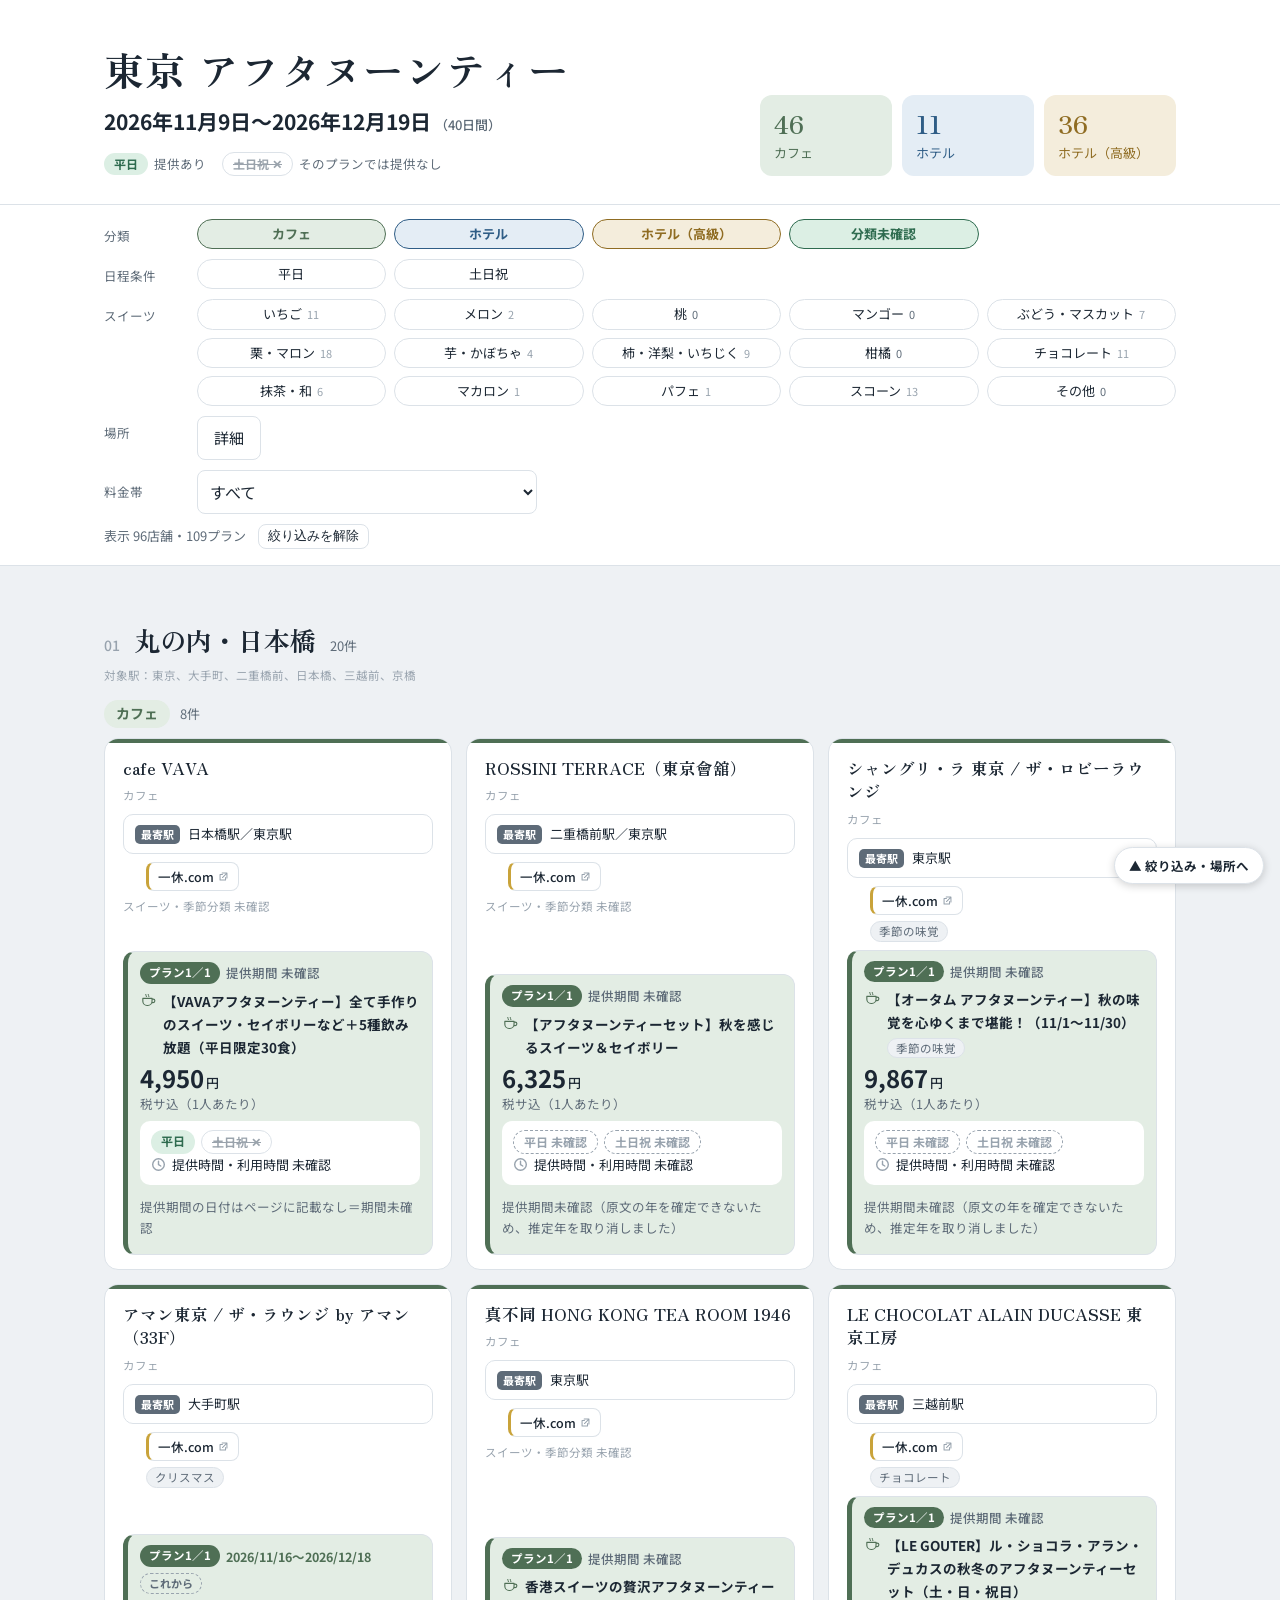
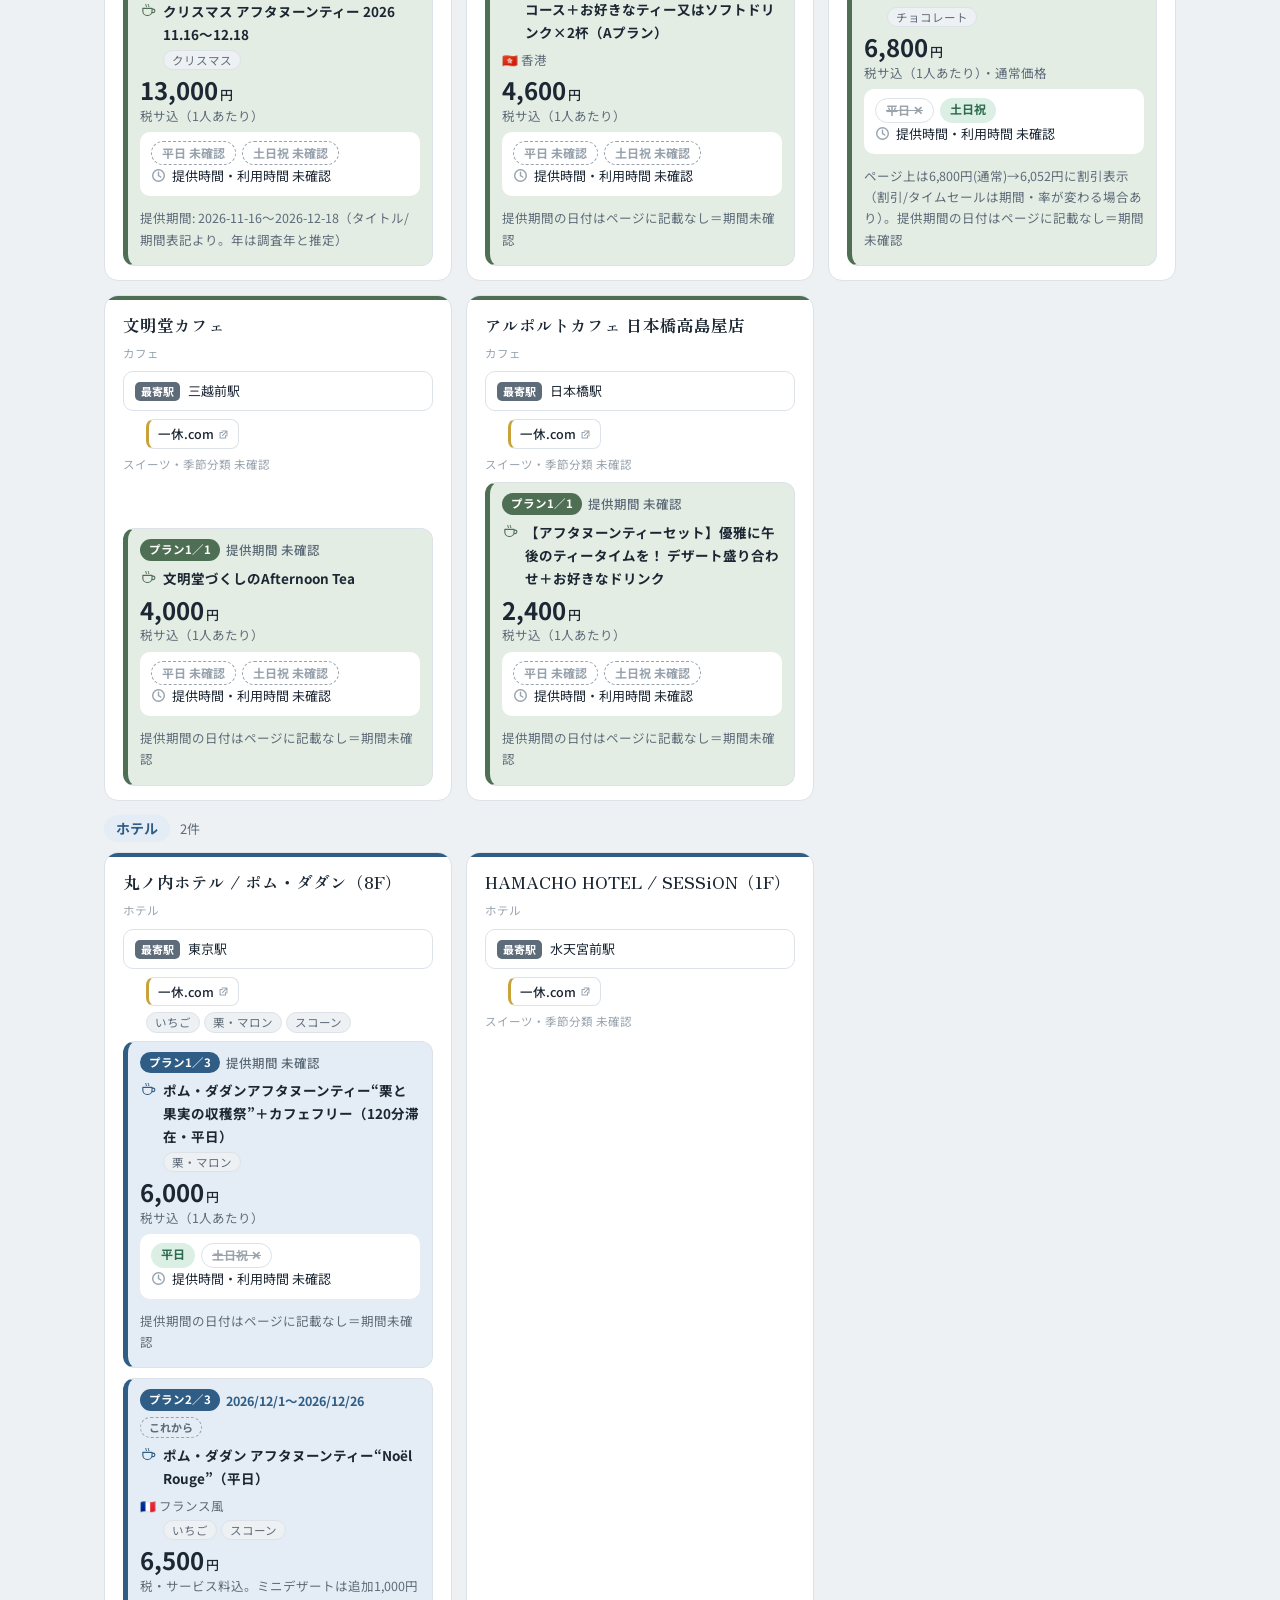
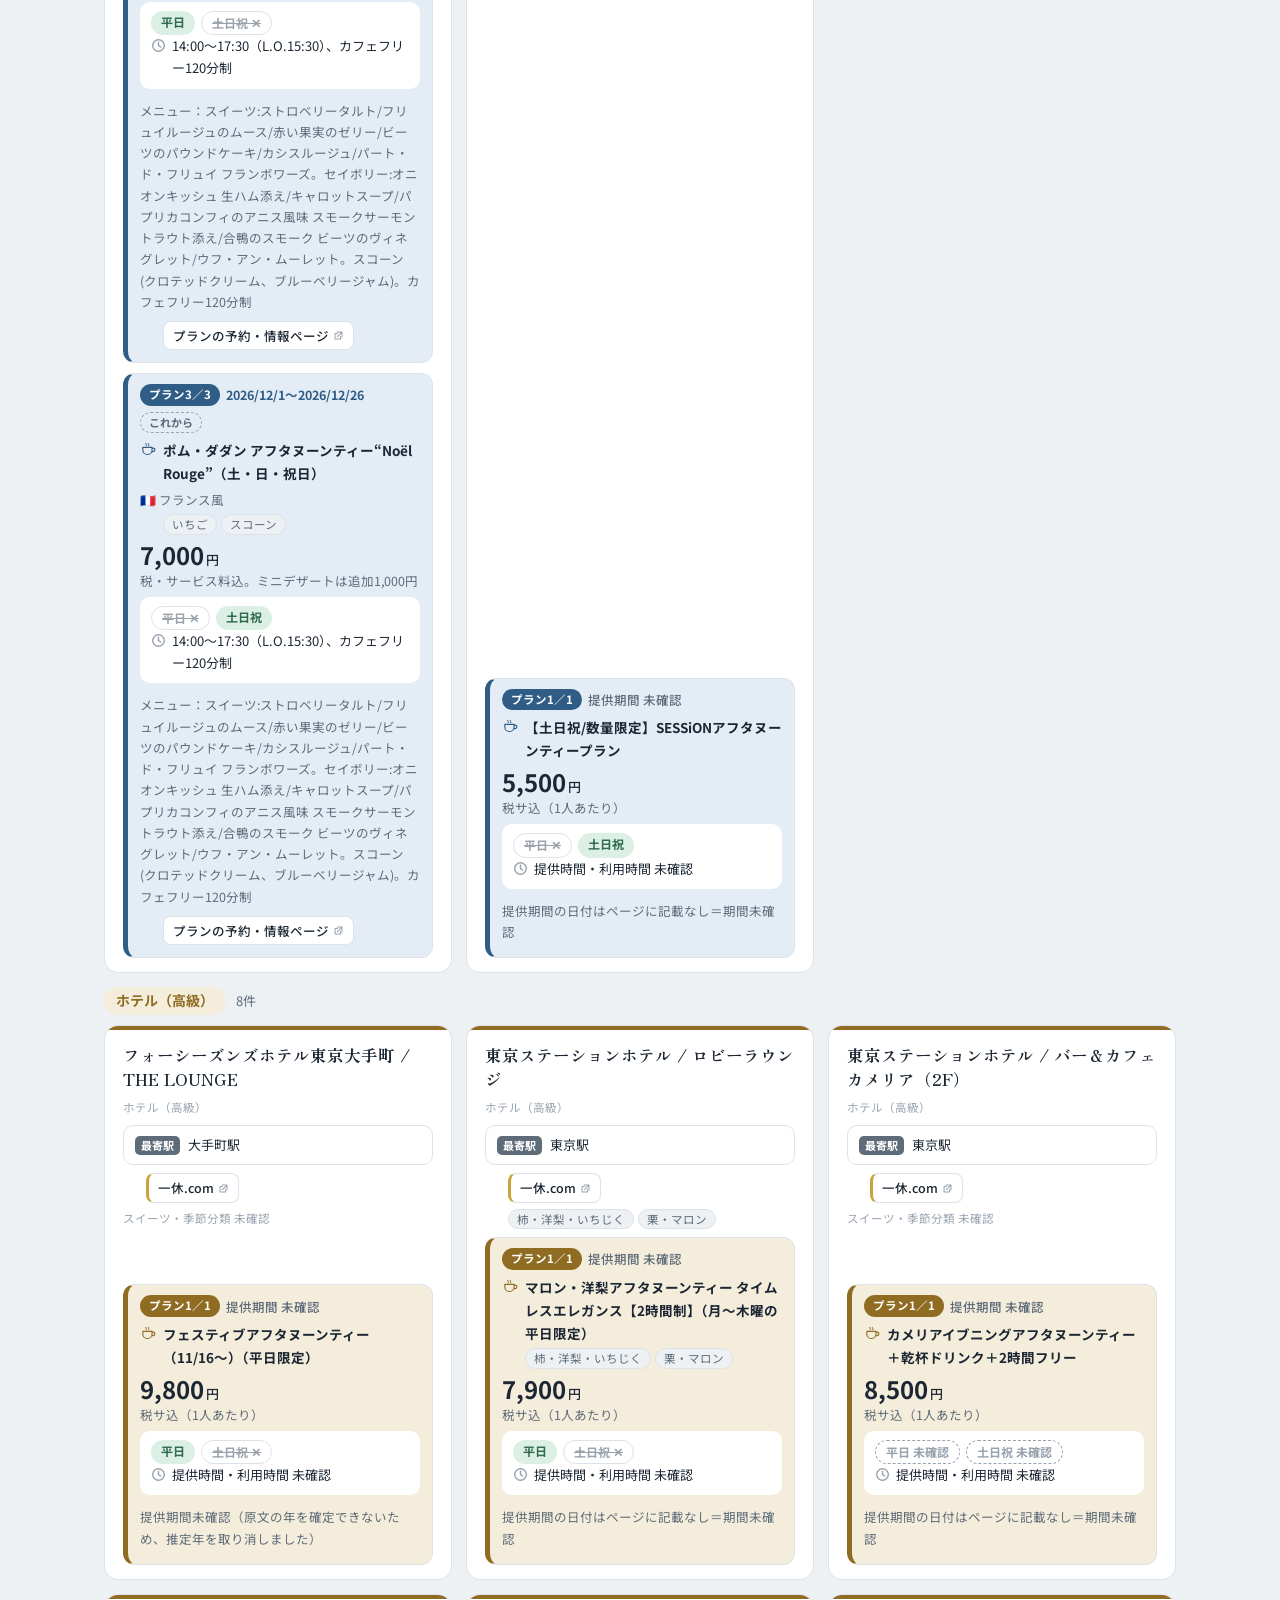
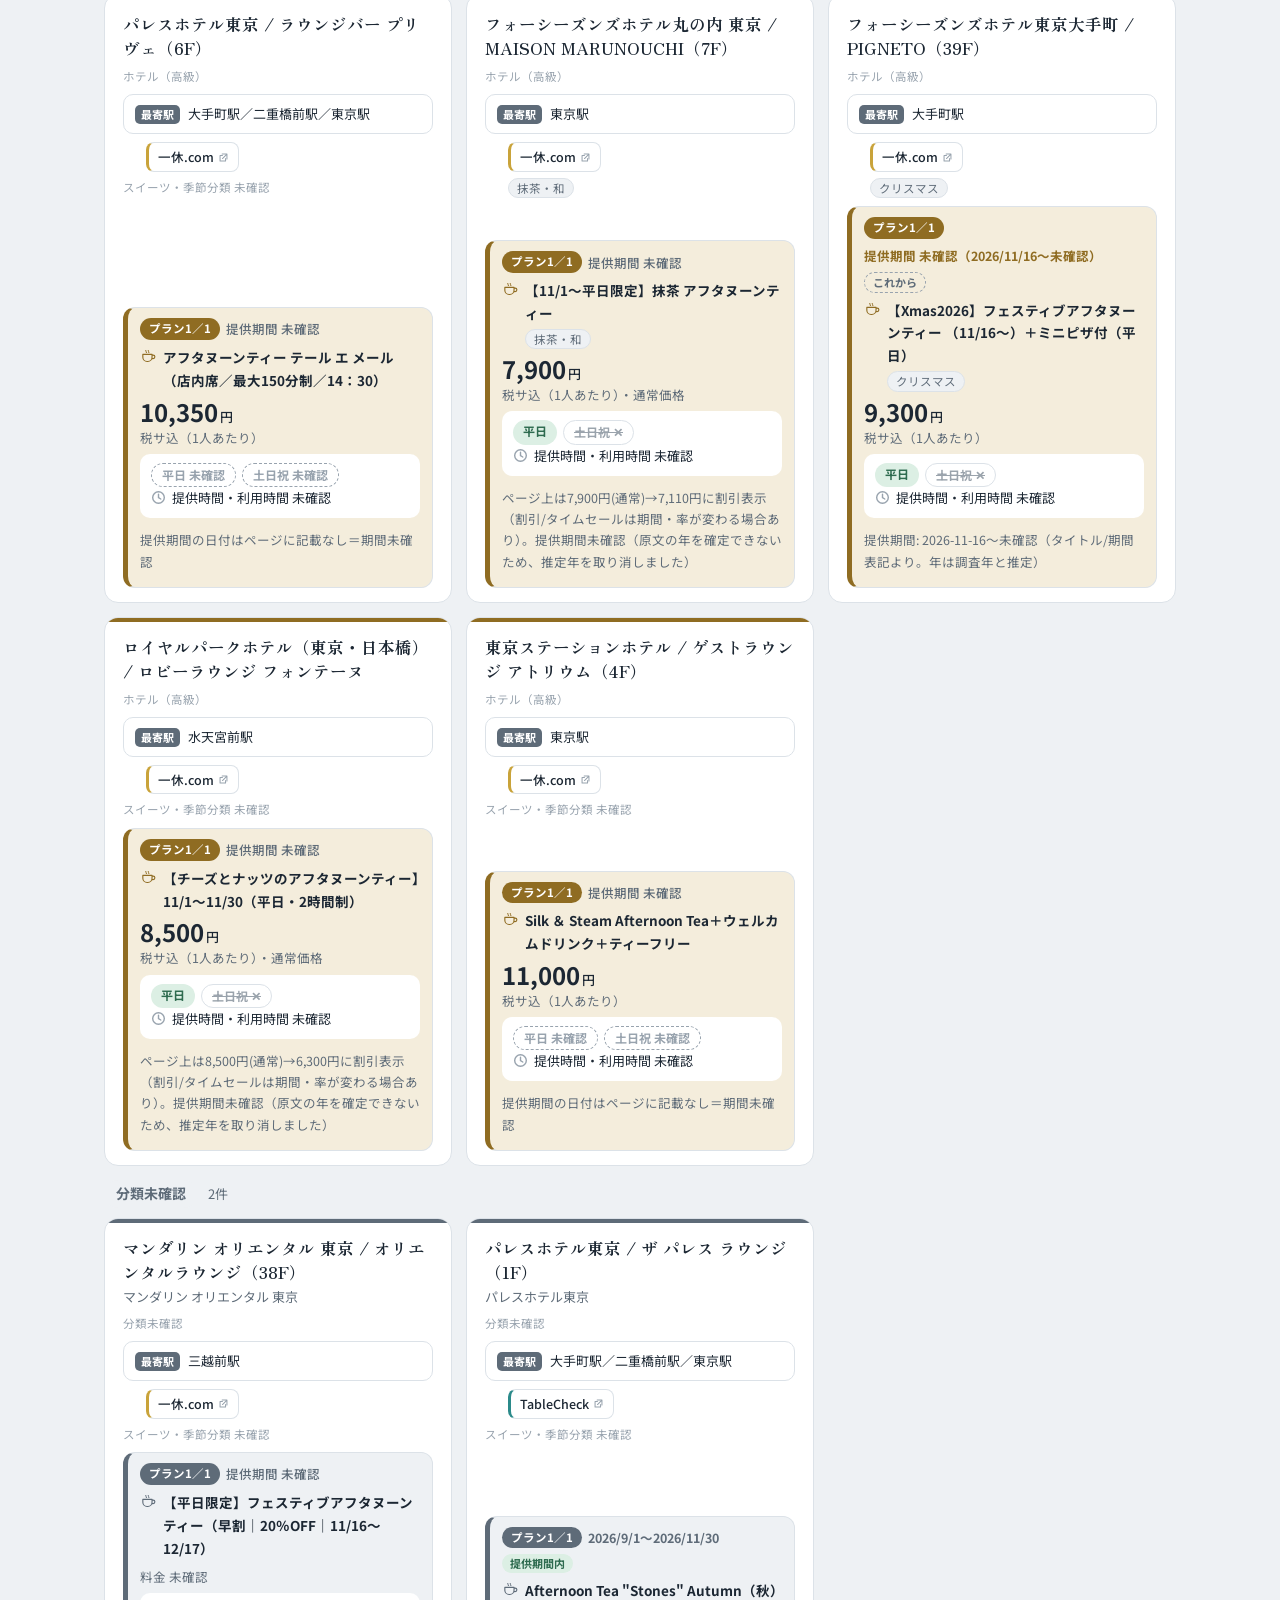
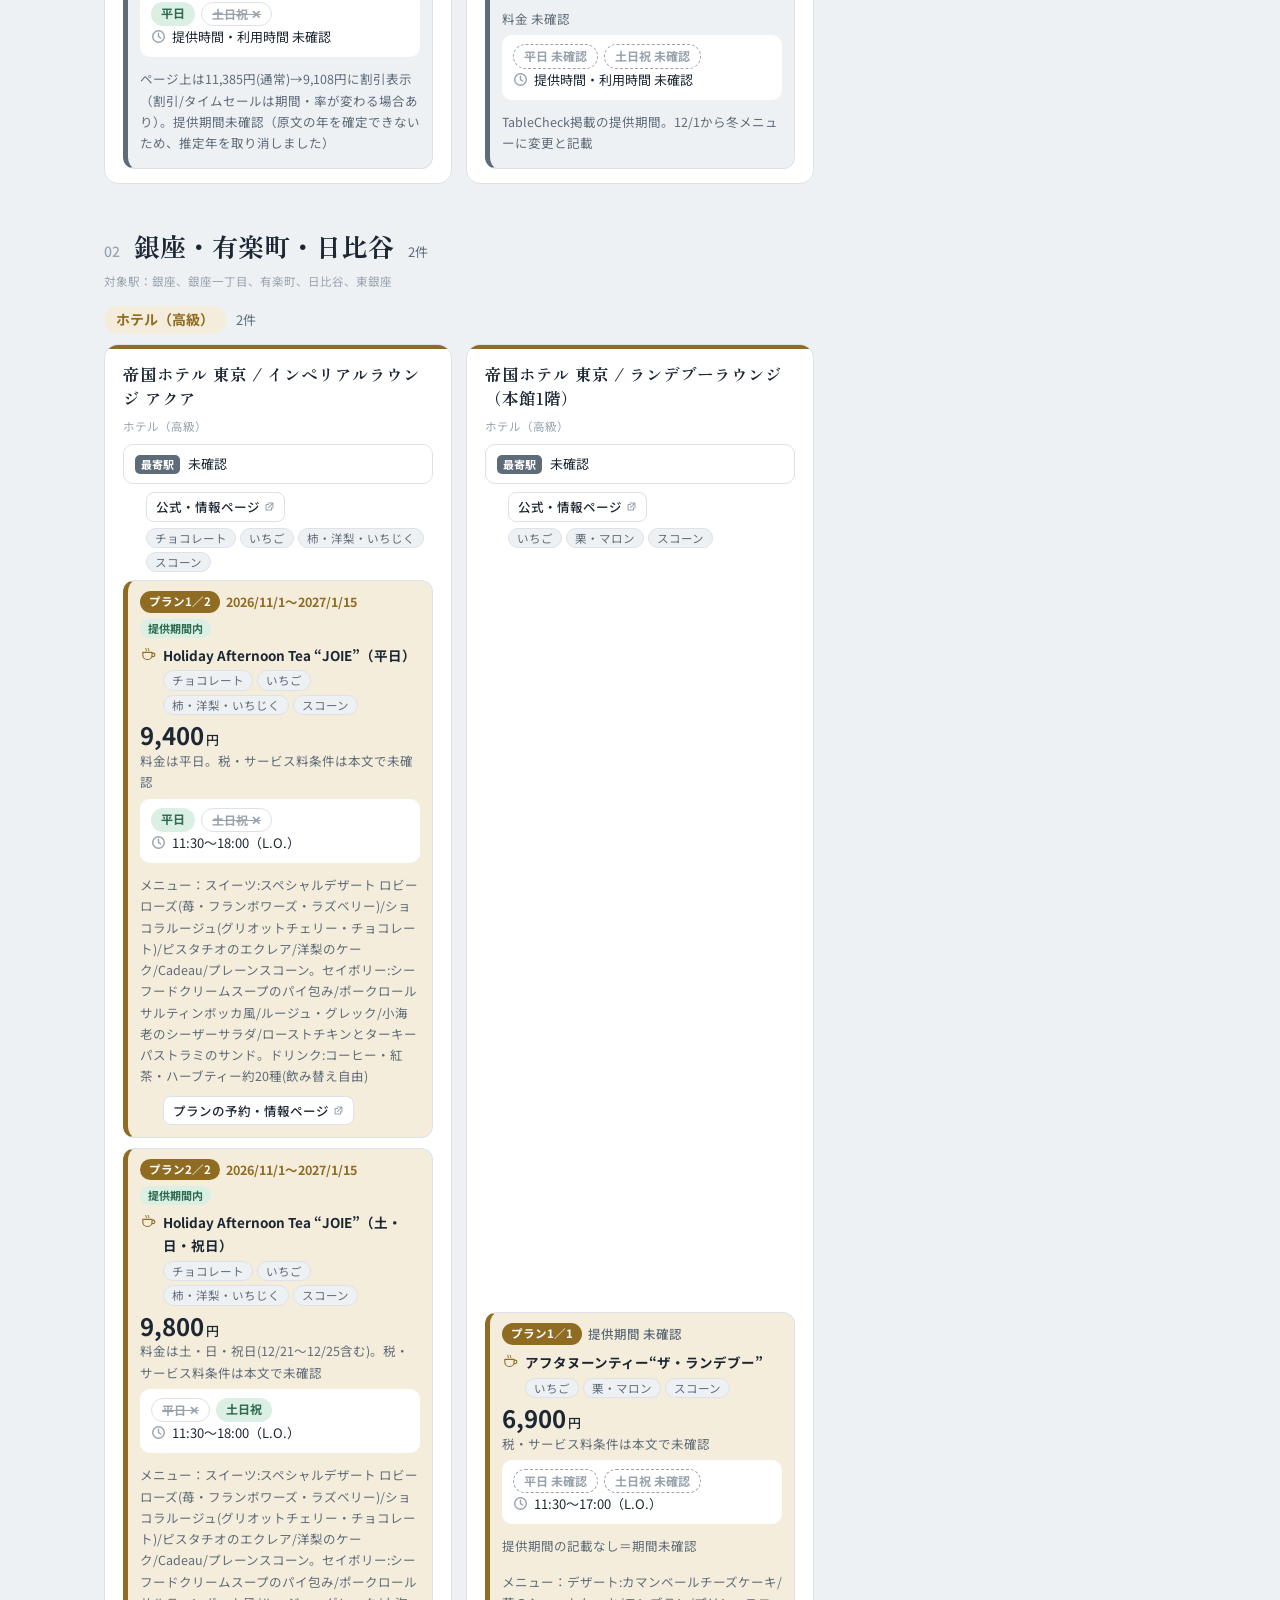
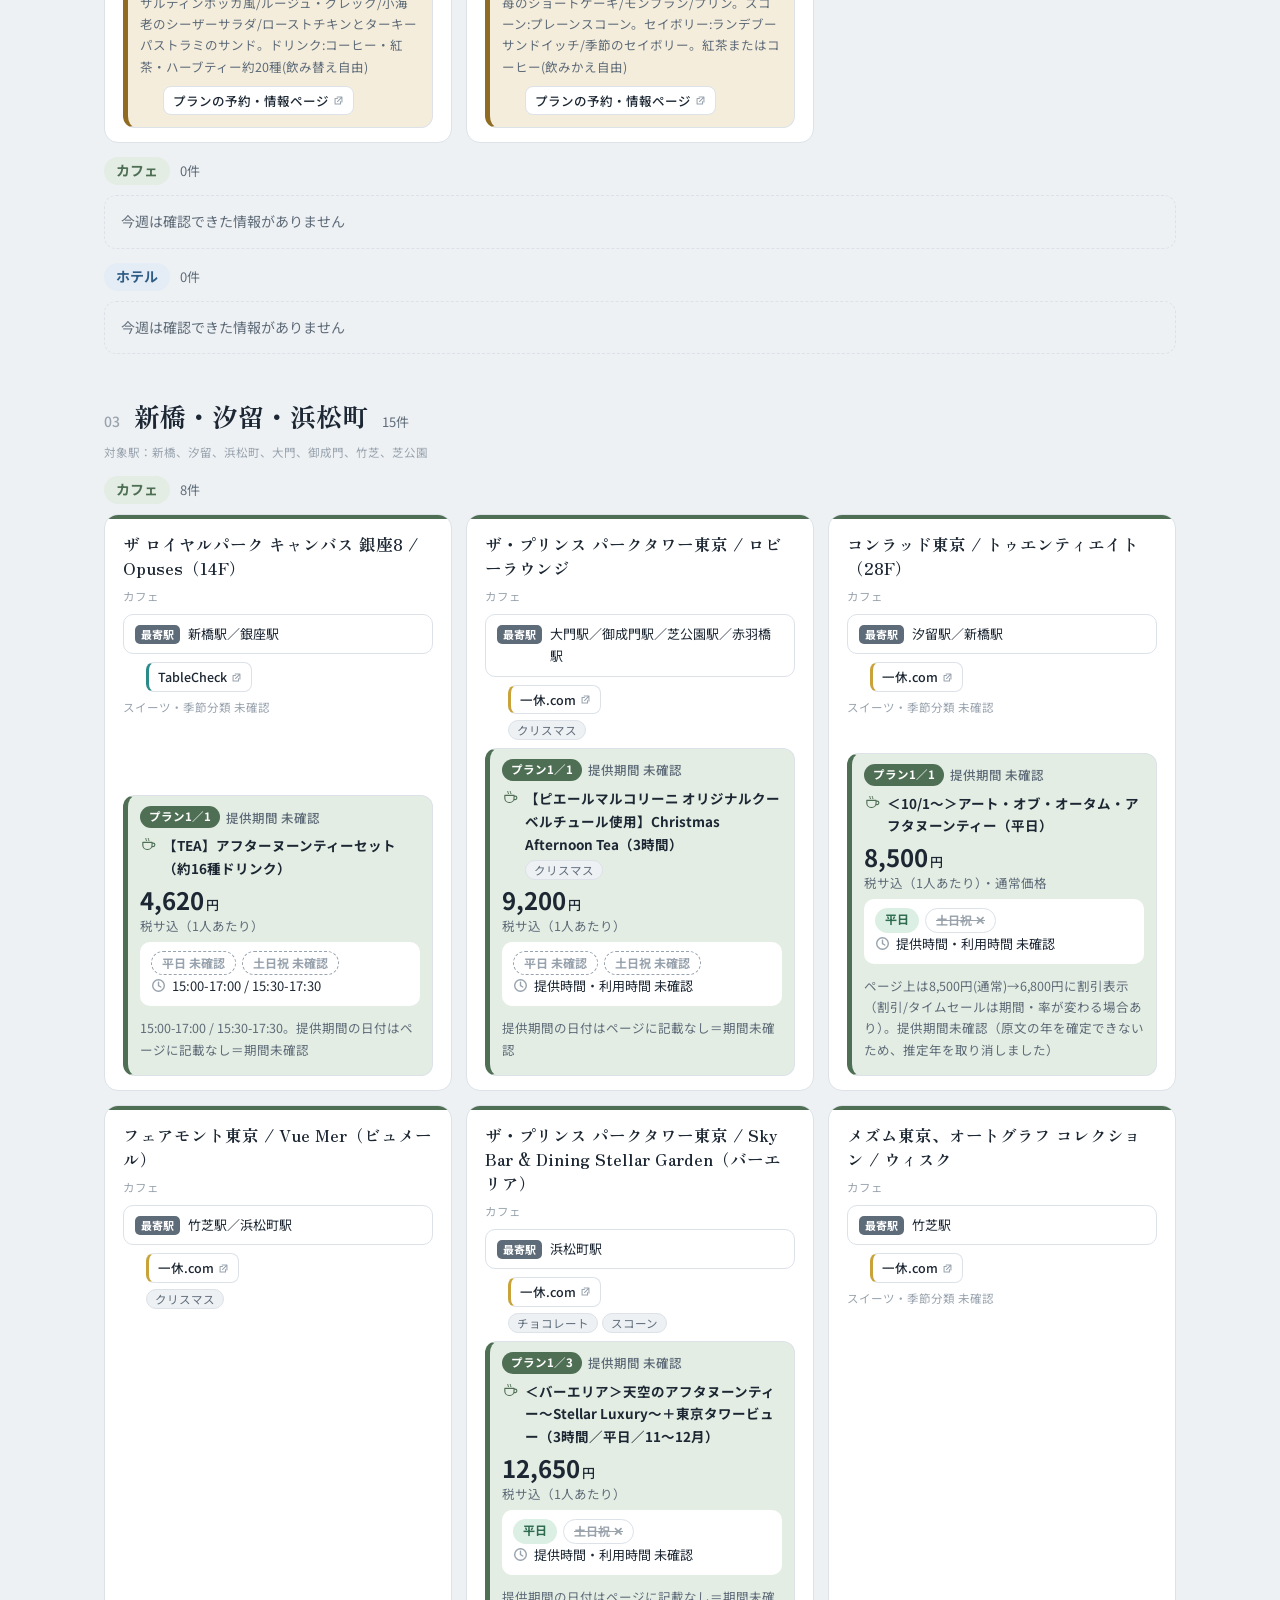
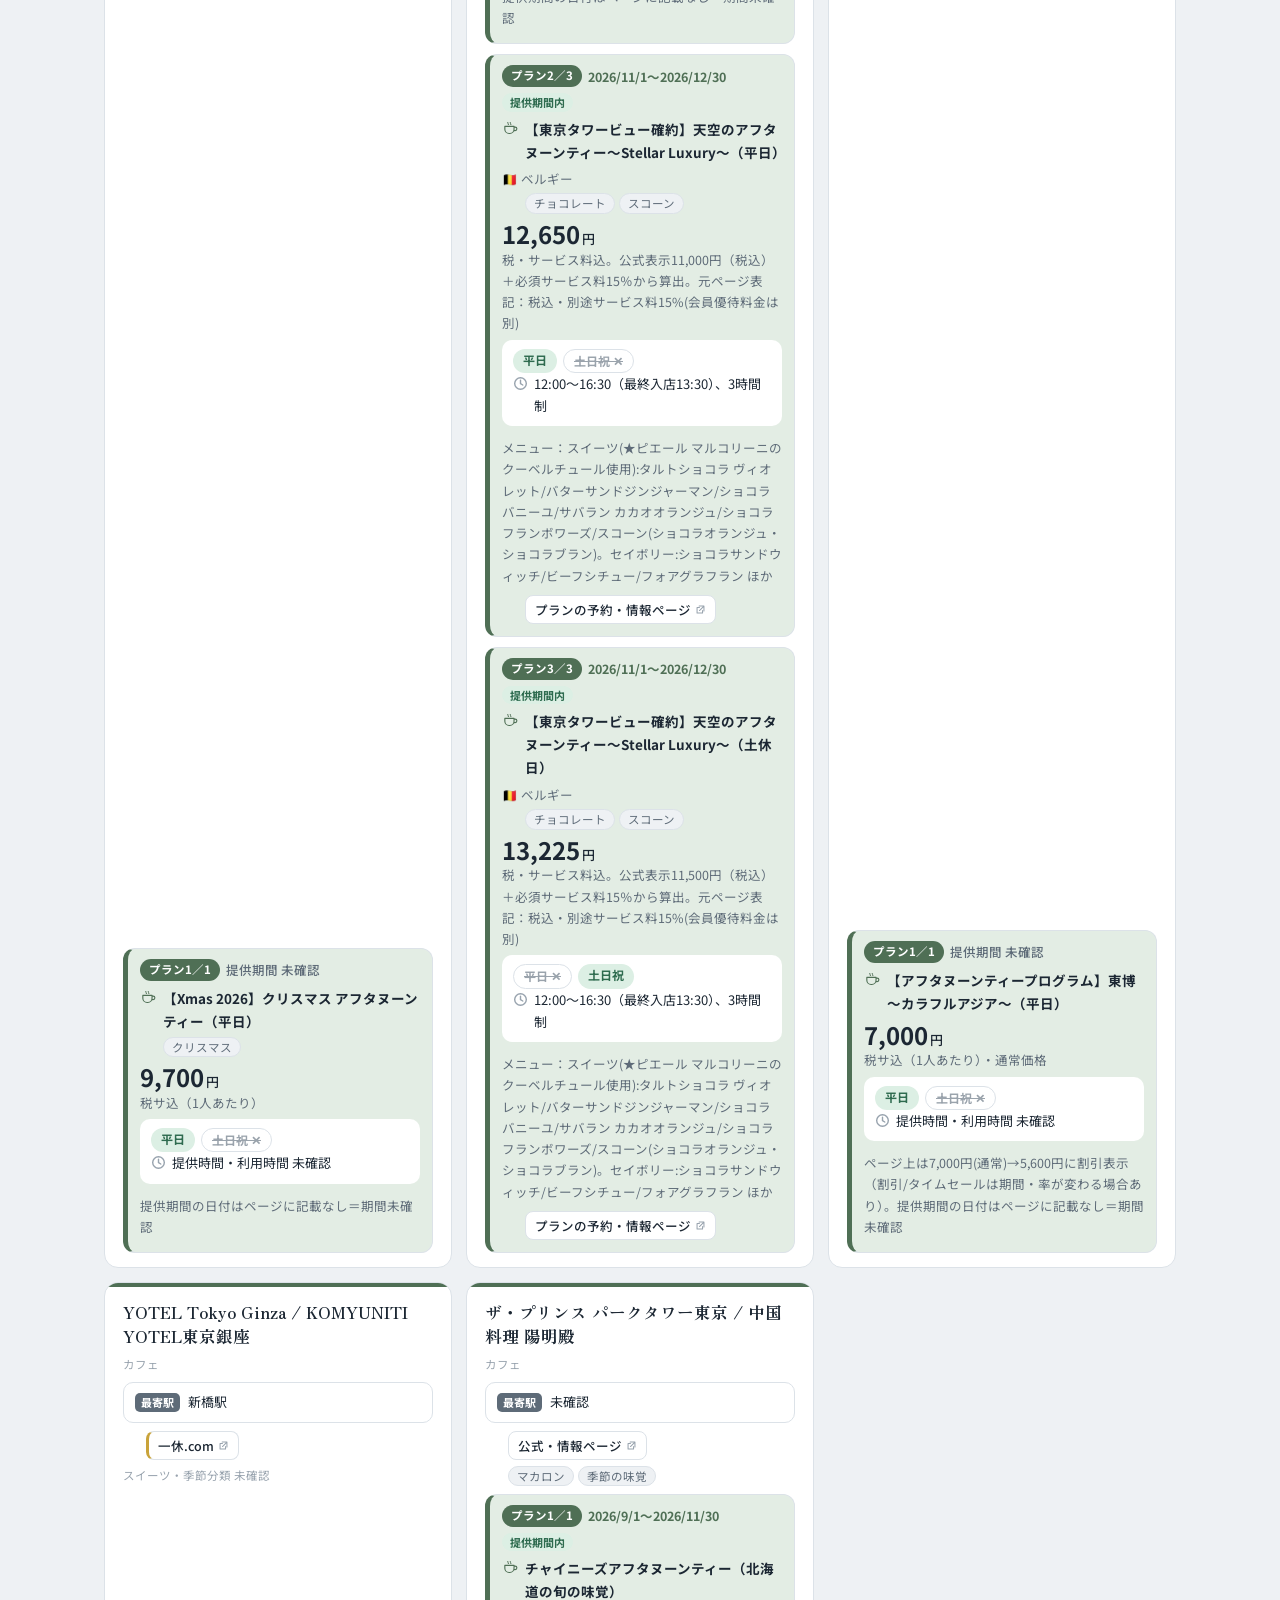
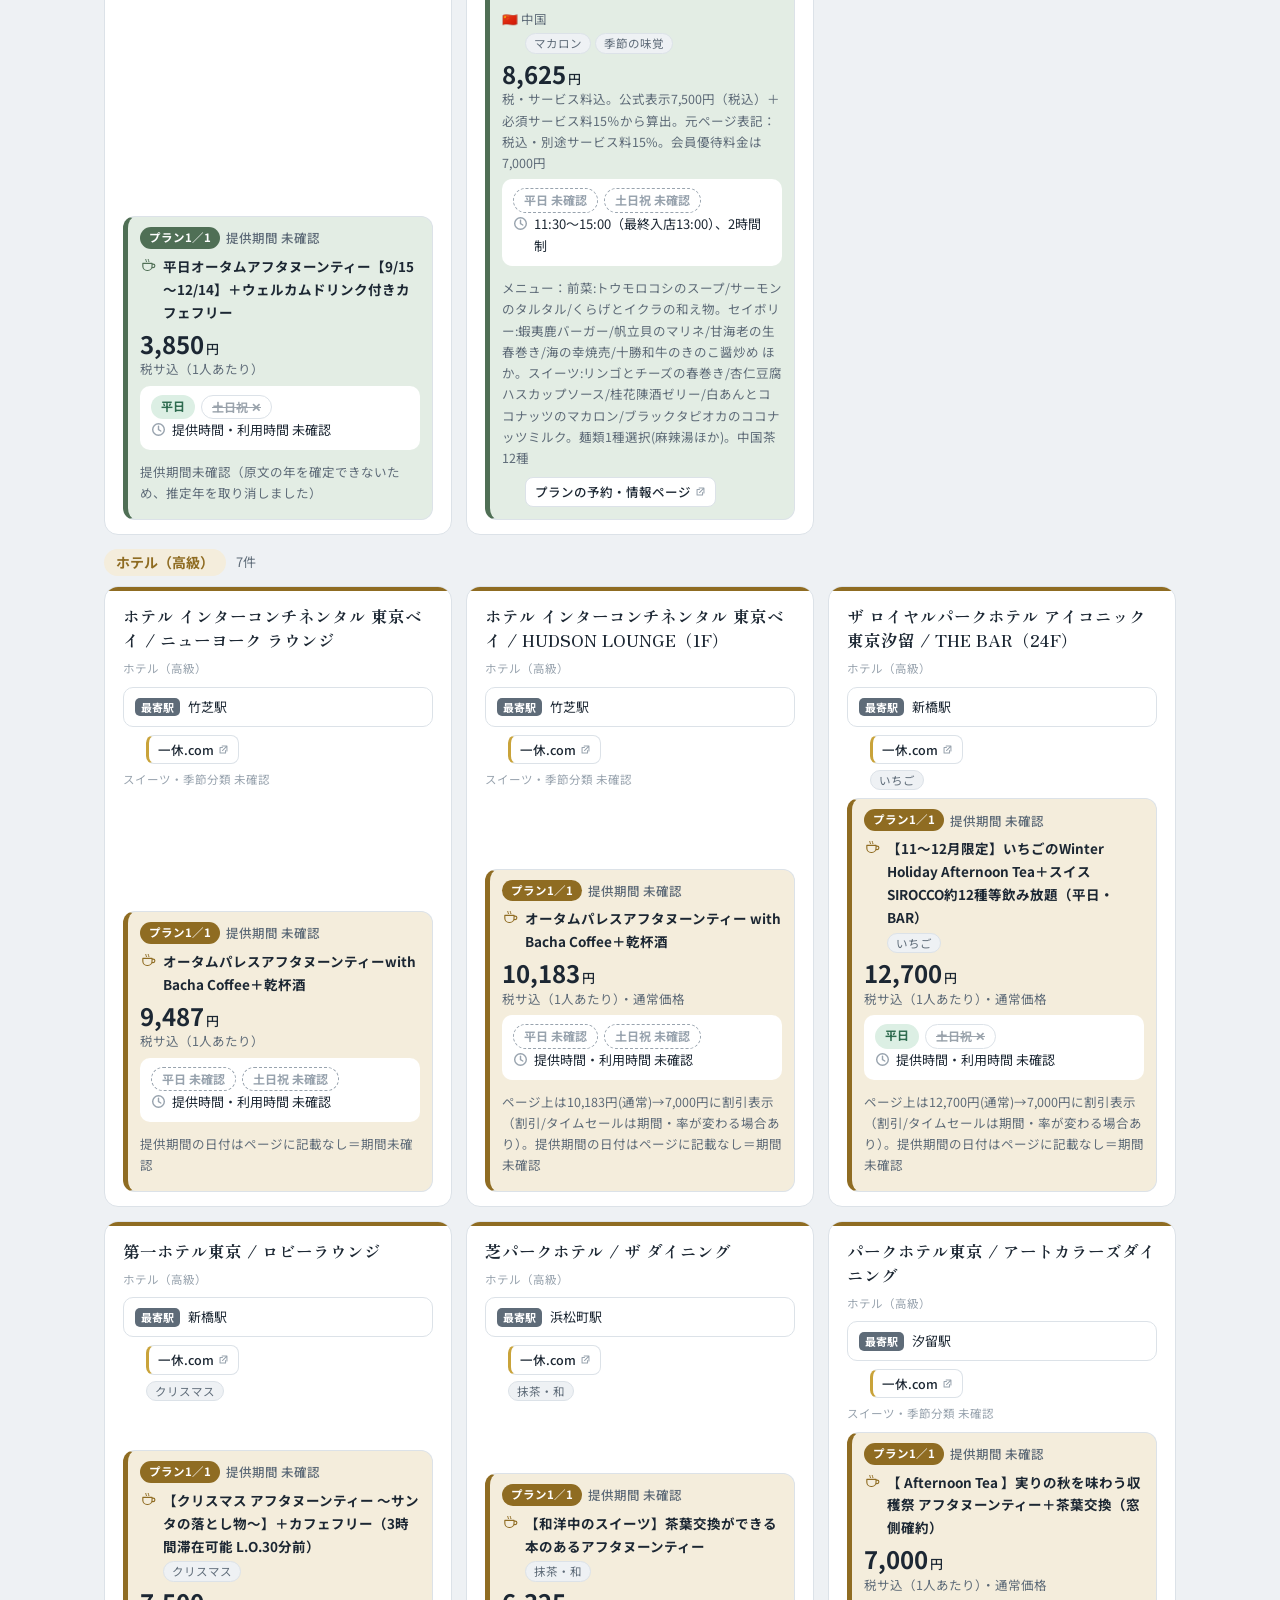
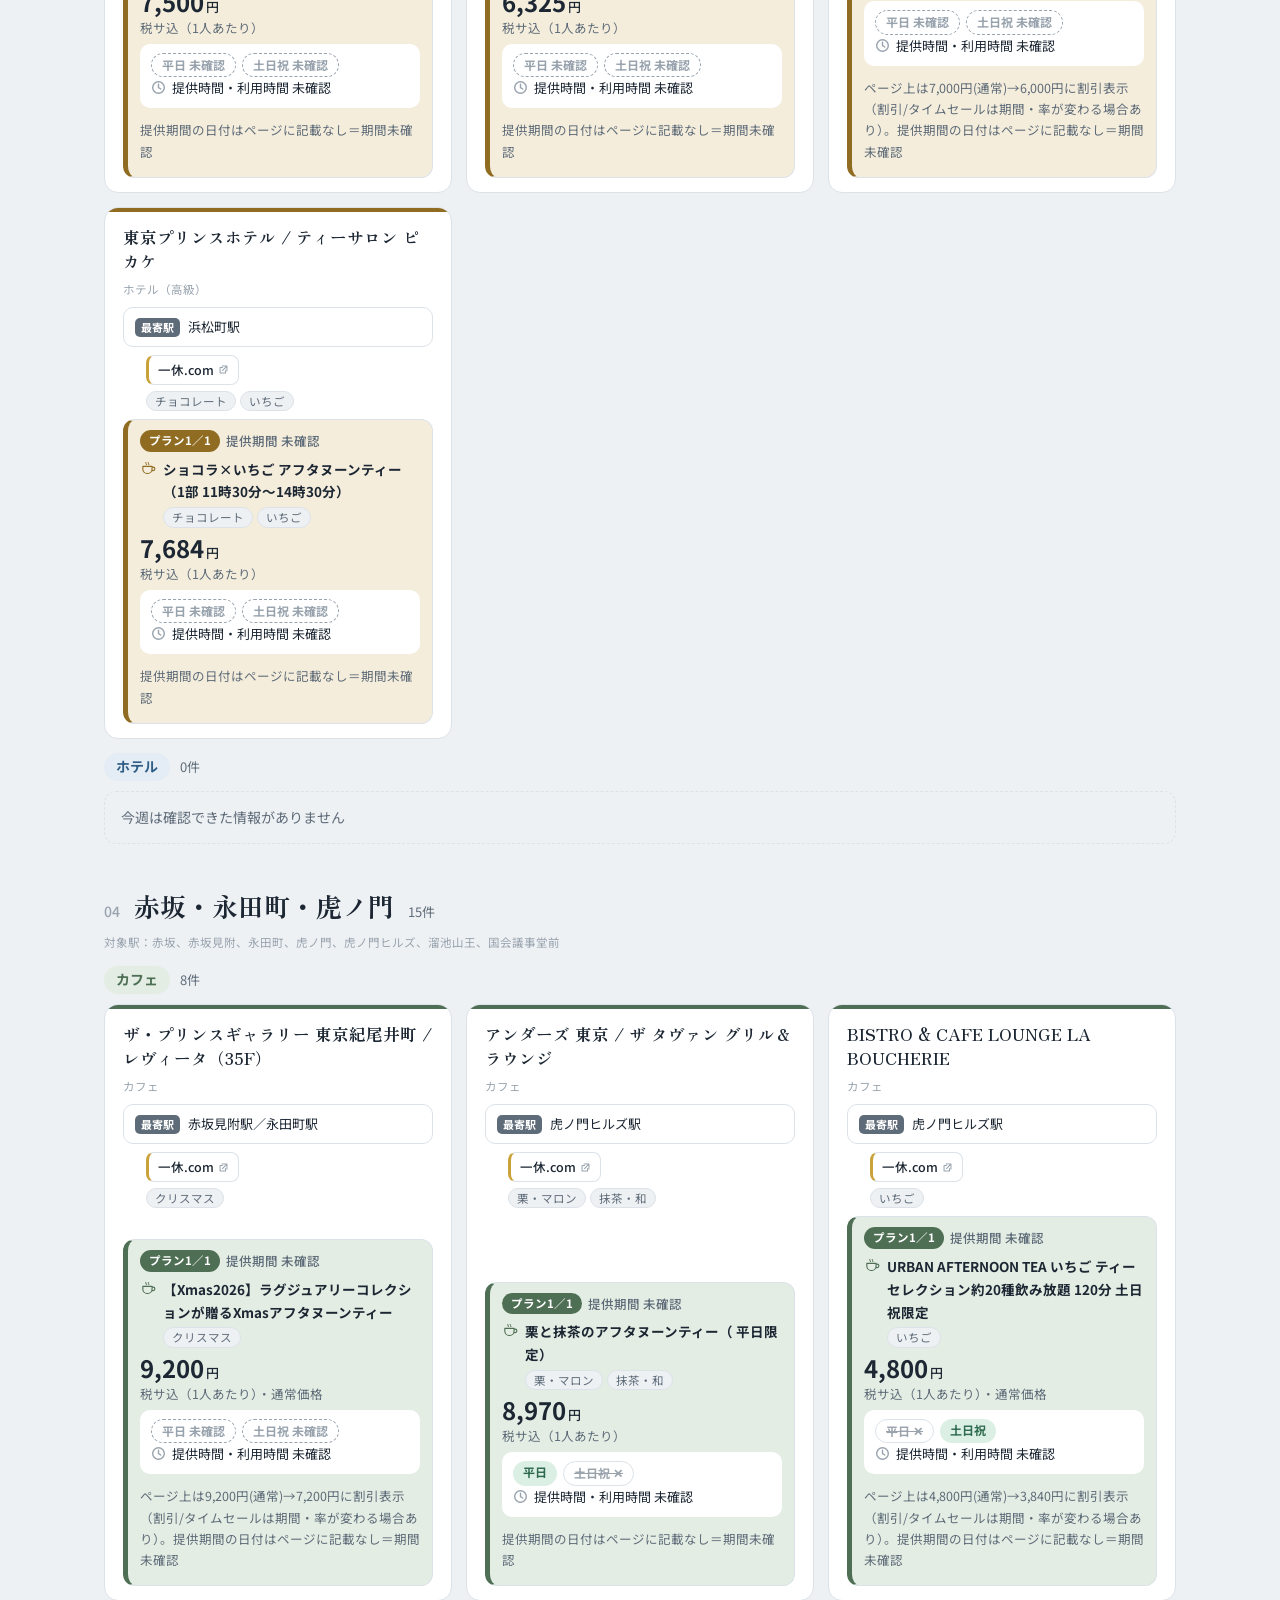
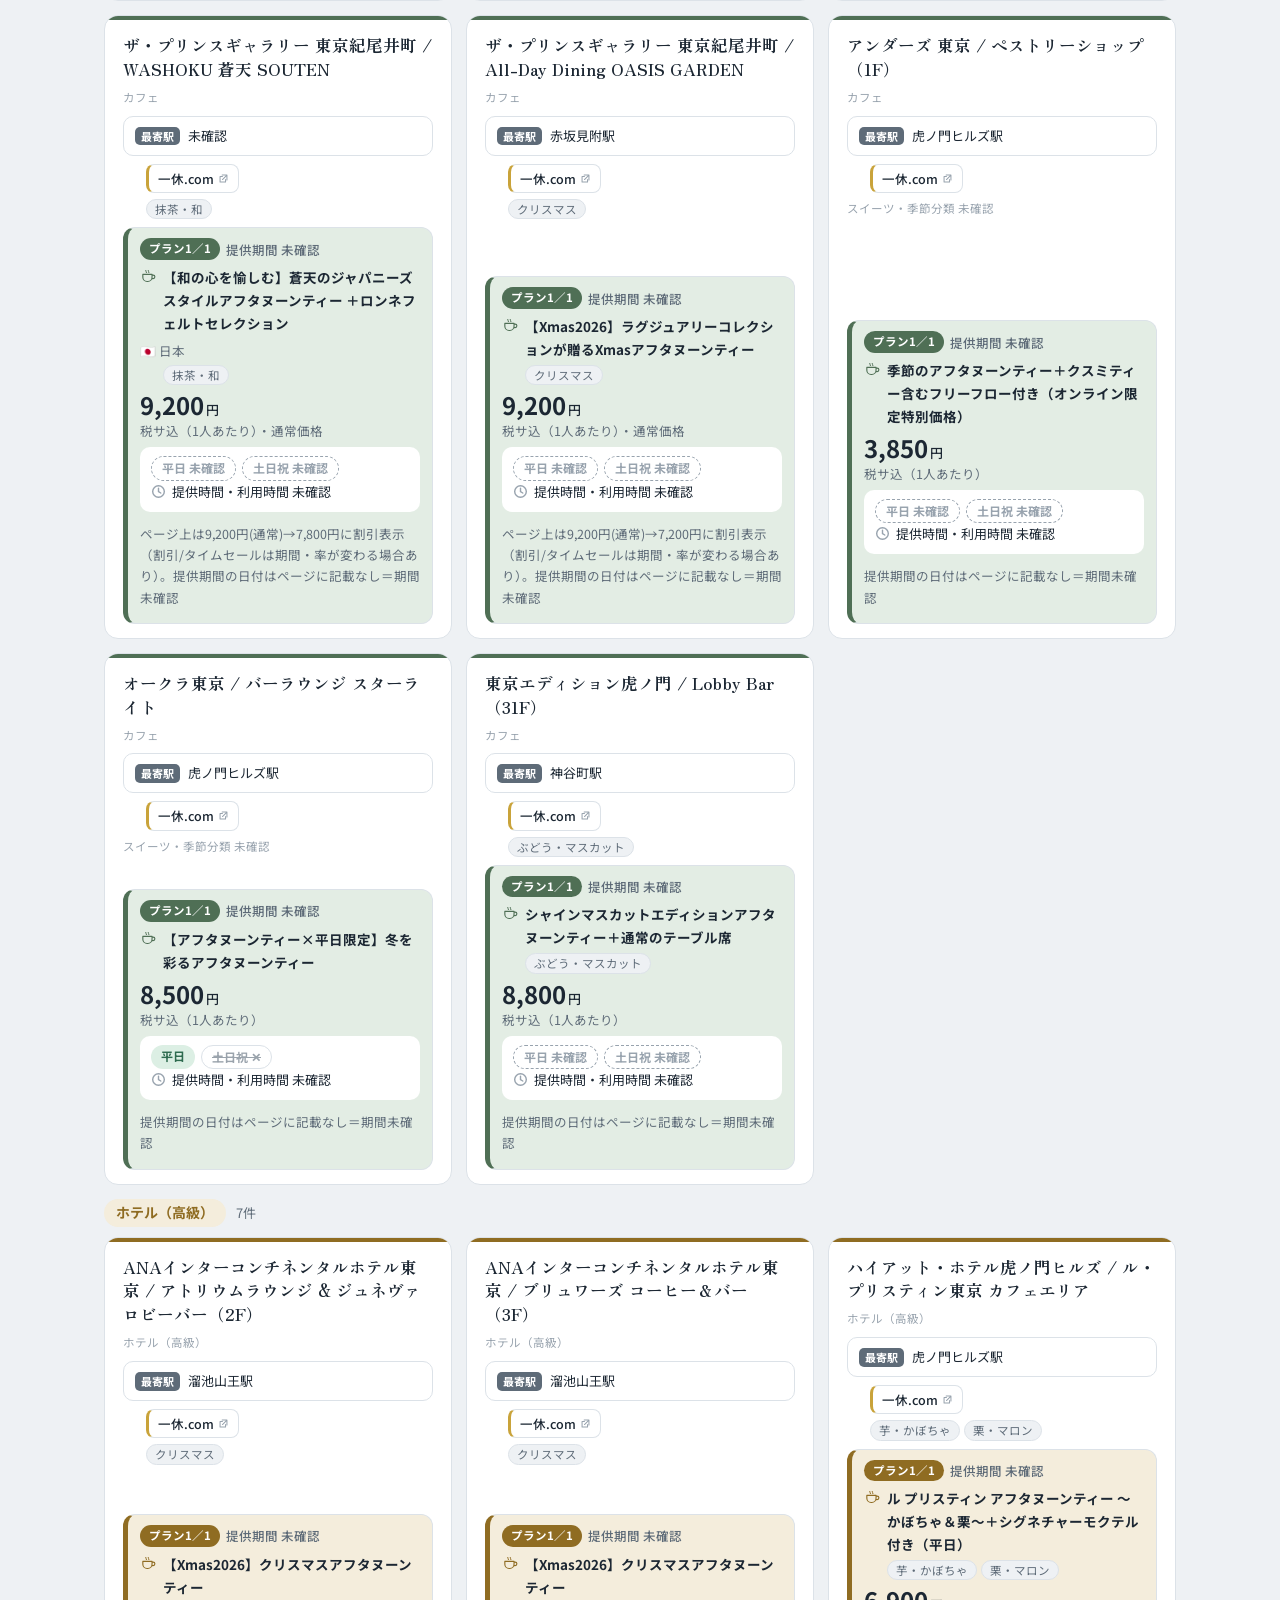
==== commit 946fcd63: "分類をホテルの明記と料金で決める方式に変える - 店名・住所・調査時に記録した hotel_name に「ホテル」（HOTELを含む）の明記がなければ、料金に関係なくカフェ - 明記がある店舗は、通常" ====
--- a/site/index.html
+++ b/site/index.html
@@ -124,25 +124,25 @@
  .stat{padding:10px}.filter-status{justify-content:space-between}
 }
 </style></head><body>
-<div class="hero"><div class="hero-in"><div><h1>東京 アフタヌーンティー</h1><p class="period">2026年11月9日〜2026年12月19日<small>（40日間）</small></p><p class="lead legendline"><span class="lg"><span class="chip on">平日</span> 提供あり</span><span class="lg"><span class="chip no">土日祝 ✕</span> そのプランでは提供なし</span></p></div><div class="stats"><div class="stat s-cafe"><b>32</b><span>カフェ</span></div><div class="stat s-hotel"><b>56</b><span>ホテル</span></div><div class="stat s-lux"><b>8</b><span>ホテル（高級）</span></div></div></div></div>
-<div class="fpanel" id="top"><div class="fpanel-in"><div class="frow" role="group" aria-label="分類で絞り込み"><span class="lb">分類</span><div class="btns"><button class="fb f-cafe" data-cat="cafe" aria-pressed="true">カフェ</button><button class="fb f-hotel" data-cat="hotel" aria-pressed="true">ホテル</button><button class="fb f-lux" data-cat="lux" aria-pressed="true">ホテル（高級）</button></div></div><div class="frow" role="group" aria-label="日程条件で絞り込み"><span class="lb">日程条件</span><div class="btns"><button class="fb f-x" data-x="wd" aria-pressed="false">平日</button><button class="fb f-x" data-x="we" aria-pressed="false">土日祝</button></div></div><div class="frow" role="group" aria-label="スイーツで絞り込み"><span class="lb">スイーツ</span><div class="btns"><button class="fb f-x" data-sw="ichigo" aria-pressed="false">いちご<span class="bc">11</span></button><button class="fb f-x" data-sw="melon" aria-pressed="false">メロン<span class="bc">2</span></button><button class="fb f-x" data-sw="peach" aria-pressed="false">桃<span class="bc zero">0</span></button><button class="fb f-x" data-sw="mango" aria-pressed="false">マンゴー<span class="bc zero">0</span></button><button class="fb f-x" data-sw="grape" aria-pressed="false">ぶどう・<wbr>マスカット<span class="bc">7</span></button><button class="fb f-x" data-sw="kuri" aria-pressed="false">栗・<wbr>マロン<span class="bc">18</span></button><button class="fb f-x" data-sw="imo" aria-pressed="false">芋・<wbr>かぼちゃ<span class="bc">4</span></button><button class="fb f-x" data-sw="kaki" aria-pressed="false">柿・<wbr>洋梨・<wbr>いちじく<span class="bc">9</span></button><button class="fb f-x" data-sw="citrus" aria-pressed="false">柑橘<span class="bc zero">0</span></button><button class="fb f-x" data-sw="choco" aria-pressed="false">チョコレート<span class="bc">11</span></button><button class="fb f-x" data-sw="wa" aria-pressed="false">抹茶・<wbr>和<span class="bc">6</span></button><button class="fb f-x" data-sw="macaron" aria-pressed="false">マカロン<span class="bc">1</span></button><button class="fb f-x" data-sw="parfait" aria-pressed="false">パフェ<span class="bc">1</span></button><button class="fb f-x" data-sw="scone" aria-pressed="false">スコーン<span class="bc">13</span></button><button class="fb f-x" data-sw="other" aria-pressed="false">その他<span class="bc zero">0</span></button></div></div><nav class="frow area-nav" aria-label="エリア"><span class="lb">場所</span><div class="area-disclosure"><button class="lk area-toggle" id="area-toggle" type="button" aria-expanded="false" aria-controls="area-links">詳細</button><div class="btns" id="area-links" hidden><a class="area-btn" href="#a1">丸の内・<wbr>日本橋</a><a class="area-btn" href="#a2">銀座・<wbr>有楽町・<wbr>日比谷</a><a class="area-btn" href="#a3">新橋・<wbr>汐留・<wbr>浜松町</a><a class="area-btn" href="#a4">赤坂・<wbr>永田町・<wbr>虎ノ門</a><a class="area-btn" href="#a5">六本木・<wbr>麻布・<wbr>広尾</a><a class="area-btn" href="#a6">新宿・<wbr>代々木</a><a class="area-btn" href="#a7">渋谷・<wbr>代々木公園</a><a class="area-btn" href="#a8">青山・<wbr>表参道・<wbr>原宿</a><a class="area-btn" href="#a9">恵比寿・<wbr>代官山・<wbr>中目黒</a><a class="area-btn" href="#a10">品川・<wbr>田町・<wbr>五反田</a><a class="area-btn" href="#a11">上野・<wbr>浅草・<wbr>押上</a><a class="area-btn" href="#a12">水道橋・<wbr>御茶ノ水・<wbr>神田</a><a class="area-btn" href="#a13">飯田橋・<wbr>神楽坂・<wbr>四ツ谷</a><a class="area-btn" href="#a14">池袋・<wbr>目白</a></div></div></nav><div class="price-filter-field"><label class="lb" for="price-filter">料金帯</label><select id="price-filter"><option value="all">すべて</option><option value="low">6,000円以下</option><option value="mid">6,001〜9,999円</option><option value="high">10,000円以上</option><option value="unknown">料金未確認</option></select></div><div class="filter-status"><span id="filter-status" role="status" aria-live="polite"></span><button class="lk" id="reset-filters" type="button">絞り込みを解除</button></div></div></div>
+<div class="hero"><div class="hero-in"><div><h1>東京 アフタヌーンティー</h1><p class="period">2026年11月9日〜2026年12月19日<small>（40日間）</small></p><p class="lead legendline"><span class="lg"><span class="chip on">平日</span> 提供あり</span><span class="lg"><span class="chip no">土日祝 ✕</span> そのプランでは提供なし</span></p></div><div class="stats"><div class="stat s-cafe"><b>46</b><span>カフェ</span></div><div class="stat s-hotel"><b>11</b><span>ホテル</span></div><div class="stat s-lux"><b>36</b><span>ホテル（高級）</span></div></div></div></div>
+<div class="fpanel" id="top"><div class="fpanel-in"><div class="frow" role="group" aria-label="分類で絞り込み"><span class="lb">分類</span><div class="btns"><button class="fb f-cafe" data-cat="cafe" aria-pressed="true">カフェ</button><button class="fb f-hotel" data-cat="hotel" aria-pressed="true">ホテル</button><button class="fb f-lux" data-cat="lux" aria-pressed="true">ホテル（高級）</button><button class="fb f-x" data-cat="unknown" aria-pressed="true">分類未確認</button></div></div><div class="frow" role="group" aria-label="日程条件で絞り込み"><span class="lb">日程条件</span><div class="btns"><button class="fb f-x" data-x="wd" aria-pressed="false">平日</button><button class="fb f-x" data-x="we" aria-pressed="false">土日祝</button></div></div><div class="frow" role="group" aria-label="スイーツで絞り込み"><span class="lb">スイーツ</span><div class="btns"><button class="fb f-x" data-sw="ichigo" aria-pressed="false">いちご<span class="bc">11</span></button><button class="fb f-x" data-sw="melon" aria-pressed="false">メロン<span class="bc">2</span></button><button class="fb f-x" data-sw="peach" aria-pressed="false">桃<span class="bc zero">0</span></button><button class="fb f-x" data-sw="mango" aria-pressed="false">マンゴー<span class="bc zero">0</span></button><button class="fb f-x" data-sw="grape" aria-pressed="false">ぶどう・<wbr>マスカット<span class="bc">7</span></button><button class="fb f-x" data-sw="kuri" aria-pressed="false">栗・<wbr>マロン<span class="bc">18</span></button><button class="fb f-x" data-sw="imo" aria-pressed="false">芋・<wbr>かぼちゃ<span class="bc">4</span></button><button class="fb f-x" data-sw="kaki" aria-pressed="false">柿・<wbr>洋梨・<wbr>いちじく<span class="bc">9</span></button><button class="fb f-x" data-sw="citrus" aria-pressed="false">柑橘<span class="bc zero">0</span></button><button class="fb f-x" data-sw="choco" aria-pressed="false">チョコレート<span class="bc">11</span></button><button class="fb f-x" data-sw="wa" aria-pressed="false">抹茶・<wbr>和<span class="bc">6</span></button><button class="fb f-x" data-sw="macaron" aria-pressed="false">マカロン<span class="bc">1</span></button><button class="fb f-x" data-sw="parfait" aria-pressed="false">パフェ<span class="bc">1</span></button><button class="fb f-x" data-sw="scone" aria-pressed="false">スコーン<span class="bc">13</span></button><button class="fb f-x" data-sw="other" aria-pressed="false">その他<span class="bc zero">0</span></button></div></div><nav class="frow area-nav" aria-label="エリア"><span class="lb">場所</span><div class="area-disclosure"><button class="lk area-toggle" id="area-toggle" type="button" aria-expanded="false" aria-controls="area-links">詳細</button><div class="btns" id="area-links" hidden><a class="area-btn" href="#a1">丸の内・<wbr>日本橋</a><a class="area-btn" href="#a2">銀座・<wbr>有楽町・<wbr>日比谷</a><a class="area-btn" href="#a3">新橋・<wbr>汐留・<wbr>浜松町</a><a class="area-btn" href="#a4">赤坂・<wbr>永田町・<wbr>虎ノ門</a><a class="area-btn" href="#a5">六本木・<wbr>麻布・<wbr>広尾</a><a class="area-btn" href="#a6">新宿・<wbr>代々木</a><a class="area-btn" href="#a7">渋谷・<wbr>代々木公園</a><a class="area-btn" href="#a8">青山・<wbr>表参道・<wbr>原宿</a><a class="area-btn" href="#a9">恵比寿・<wbr>代官山・<wbr>中目黒</a><a class="area-btn" href="#a10">品川・<wbr>田町・<wbr>五反田</a><a class="area-btn" href="#a11">上野・<wbr>浅草・<wbr>押上</a><a class="area-btn" href="#a12">水道橋・<wbr>御茶ノ水・<wbr>神田</a><a class="area-btn" href="#a13">飯田橋・<wbr>神楽坂・<wbr>四ツ谷</a><a class="area-btn" href="#a14">池袋・<wbr>目白</a></div></div></nav><div class="price-filter-field"><label class="lb" for="price-filter">料金帯</label><select id="price-filter"><option value="all">すべて</option><option value="low">6,000円以下</option><option value="mid">6,001〜9,999円</option><option value="high">10,000円以上</option><option value="unknown">料金未確認</option></select></div><div class="filter-status"><span id="filter-status" role="status" aria-live="polite"></span><button class="lk" id="reset-filters" type="button">絞り込みを解除</button></div></div></div>
 <a class="totop" href="#top">▲ 絞り込み・場所へ</a>
 <main>
 <p class="none" id="no-results" hidden>条件に合う掲載情報はありません。絞り込みを変更してください。</p>
-<section class="area" id="a1"><h2><span class="no">01</span>丸の内・日本橋<span class="acnt">20件</span></h2><p class="rnote">対象駅：東京、大手町、二重橋前、日本橋、三越前、京橋</p><div class="cat c-cafe" data-cat="cafe"><h3><span class="tag">カフェ</span><span class="cnt">6件</span></h3><div class="grid"><article class="card c-cafe" data-cat="cafe" data-shop-sw="" data-sw="" data-wd="1" data-we="0"><div class="top"><header><h4>cafe VAVA</h4></header></div><p class="rnote">カフェ</p><div class="meet"><p><span class="mk">最寄駅</span>日本橋駅／東京駅</p></div><div class="links" aria-label="予約・情報サイト"><a class="lk lk-ik" href="https://restaurant.ikyu.com/112520/plan12815171" target="_blank" rel="noopener noreferrer">一休.com<svg viewBox="0 0 16 16" aria-hidden="true"><path d="M6 3h7v7M13 3 6.5 9.5M11 9.5V13H3V5h3.5" fill="none" stroke="currentColor" stroke-width="1.5" stroke-linecap="round" stroke-linejoin="round"/></svg></a></div><p class="rnote">スイーツ・季節分類 未確認</p><div class="plans"><div class="plan" data-tags-specified="1" data-wd="1" data-we="0" data-sw="" data-price="4950"><div class="plan-hd"><span class="pno">プラン1／1</span><p class="pper na">提供期間 未確認</p></div><p class="theme"><svg viewBox="0 0 24 24" aria-hidden="true"><path d="M4 9h13v4a6 6 0 0 1-6 6H10a6 6 0 0 1-6-6V9zm13 1h1.5a2.5 2.5 0 0 1 0 5H17" fill="none" stroke="currentColor" stroke-width="1.6" stroke-linejoin="round"/><path d="M8 3.5c0 1.5 1.2 1.5 1.2 3M11.5 3.5c0 1.5 1.2 1.5 1.2 3" fill="none" stroke="currentColor" stroke-width="1.4" stroke-linecap="round"/></svg><span>【VAVAアフタヌーンティー】全て手作りのスイーツ・セイボリーなど＋5種飲み放題（平日限定30食）</span></p><div class="price"><span class="pbig">4,950<small>円</small></span><span class="pdet">税サ込（1人あたり）</span></div><div class="when"><div class="chips" aria-label="提供日"><span class="chip on">平日</span><span class="chip no">土日祝 ✕</span></div><p class="time"><svg viewBox="0 0 16 16" aria-hidden="true"><circle cx="8" cy="8" r="6.2" fill="none" stroke="currentColor" stroke-width="1.5"/><path d="M8 4.6V8l2.4 1.6" fill="none" stroke="currentColor" stroke-width="1.5" stroke-linecap="round"/></svg><span>提供時間・利用時間 未確認</span></p></div><p class="dtxt">提供期間の日付はページに記載なし＝期間未確認</p></div></div></article><article class="card c-cafe" data-cat="cafe" data-shop-sw="" data-sw="ichigo kuri scone" data-wd="1" data-we="1"><div class="top"><header><h4>丸ノ内ホテル / ポム・ダダン（8F）</h4></header></div><p class="rnote">カフェ</p><div class="meet"><p><span class="mk">最寄駅</span>東京駅</p></div><div class="links" aria-label="予約・情報サイト"><a class="lk lk-ik" href="https://restaurant.ikyu.com/100179/plan12815376" target="_blank" rel="noopener noreferrer">一休.com<svg viewBox="0 0 16 16" aria-hidden="true"><path d="M6 3h7v7M13 3 6.5 9.5M11 9.5V13H3V5h3.5" fill="none" stroke="currentColor" stroke-width="1.5" stroke-linecap="round" stroke-linejoin="round"/></svg></a></div><p class="swt" aria-label="店舗の確認済みタグ"><span>いちご</span><span>栗・マロン</span><span>スコーン</span></p><div class="plans"><div class="plan" data-tags-specified="1" data-wd="1" data-we="0" data-sw="kuri" data-price="6000"><div class="plan-hd"><span class="pno">プラン1／3</span><p class="pper na">提供期間 未確認</p></div><p class="theme"><svg viewBox="0 0 24 24" aria-hidden="true"><path d="M4 9h13v4a6 6 0 0 1-6 6H10a6 6 0 0 1-6-6V9zm13 1h1.5a2.5 2.5 0 0 1 0 5H17" fill="none" stroke="currentColor" stroke-width="1.6" stroke-linejoin="round"/><path d="M8 3.5c0 1.5 1.2 1.5 1.2 3M11.5 3.5c0 1.5 1.2 1.5 1.2 3" fill="none" stroke="currentColor" stroke-width="1.4" stroke-linecap="round"/></svg><span>ポム・ダダンアフタヌーンティー“栗と果実の収穫祭”＋カフェフリー（120分滞在・平日）</span></p><p class="swt" aria-label="スイーツ・季節"><span>栗・マロン</span></p><div class="price"><span class="pbig">6,000<small>円</small></span><span class="pdet">税サ込（1人あたり）</span></div><div class="when"><div class="chips" aria-label="提供日"><span class="chip on">平日</span><span class="chip no">土日祝 ✕</span></div><p class="time"><svg viewBox="0 0 16 16" aria-hidden="true"><circle cx="8" cy="8" r="6.2" fill="none" stroke="currentColor" stroke-width="1.5"/><path d="M8 4.6V8l2.4 1.6" fill="none" stroke="currentColor" stroke-width="1.5" stroke-linecap="round"/></svg><span>提供時間・利用時間 未確認</span></p></div><p class="dtxt">提供期間の日付はページに記載なし＝期間未確認</p></div><div class="plan" data-tags-specified="1" data-wd="1" data-we="0" data-sw="ichigo scone" data-price="6500"><div class="plan-hd"><span class="pno">プラン2／3</span><p class="pper">2026/12/1〜2026/12/26</p><span class="pst soon">これから</span></div><p class="theme"><svg viewBox="0 0 24 24" aria-hidden="true"><path d="M4 9h13v4a6 6 0 0 1-6 6H10a6 6 0 0 1-6-6V9zm13 1h1.5a2.5 2.5 0 0 1 0 5H17" fill="none" stroke="currentColor" stroke-width="1.6" stroke-linejoin="round"/><path d="M8 3.5c0 1.5 1.2 1.5 1.2 3M11.5 3.5c0 1.5 1.2 1.5 1.2 3" fill="none" stroke="currentColor" stroke-width="1.4" stroke-linecap="round"/></svg><span>ポム・ダダン アフタヌーンティー“Noël Rouge”（平日）</span></p><p class="country-theme" aria-label="テーマの国・地域">🇫🇷 フランス風</p><p class="swt" aria-label="スイーツ・季節"><span>いちご</span><span>スコーン</span></p><div class="price"><span class="pbig">6,500<small>円</small></span><span class="pdet">税・サービス料込。ミニデザートは追加1,000円</span></div><div class="when"><div class="chips" aria-label="提供日"><span class="chip on">平日</span><span class="chip no">土日祝 ✕</span></div><p class="time"><svg viewBox="0 0 16 16" aria-hidden="true"><circle cx="8" cy="8" r="6.2" fill="none" stroke="currentColor" stroke-width="1.5"/><path d="M8 4.6V8l2.4 1.6" fill="none" stroke="currentColor" stroke-width="1.5" stroke-linecap="round"/></svg><span>14:00～17:30（L.O.15:30）、カフェフリー120分制</span></p></div><p class="dtxt">メニュー：スイーツ:ストロベリータルト/フリュイルージュのムース/赤い果実のゼリー/ビーツのパウンドケーキ/カシスルージュ/パート・ド・フリュイ フランボワーズ。セイボリー:オニオンキッシュ 生ハム添え/キャロットスープ/パプリカコンフィのアニス風味 スモークサーモントラウト添え/合鴨のスモーク ビーツのヴィネグレット/ウフ・アン・ムーレット。スコーン(クロテッドクリーム、ブルーベリージャム)。カフェフリー120分制</p><div class="links"><a class="lk lk-official" href="https://prtimes.jp/main/html/rd/p/000001450.000039557.html" target="_blank" rel="noopener noreferrer">プランの予約・情報ページ<svg viewBox="0 0 16 16" aria-hidden="true"><path d="M6 3h7v7M13 3 6.5 9.5M11 9.5V13H3V5h3.5" fill="none" stroke="currentColor" stroke-width="1.5" stroke-linecap="round" stroke-linejoin="round"/></svg></a></div></div><div class="plan" data-tags-specified="1" data-wd="0" data-we="1" data-sw="ichigo scone" data-price="7000"><div class="plan-hd"><span class="pno">プラン3／3</span><p class="pper">2026/12/1〜2026/12/26</p><span class="pst soon">これから</span></div><p class="theme"><svg viewBox="0 0 24 24" aria-hidden="true"><path d="M4 9h13v4a6 6 0 0 1-6 6H10a6 6 0 0 1-6-6V9zm13 1h1.5a2.5 2.5 0 0 1 0 5H17" fill="none" stroke="currentColor" stroke-width="1.6" stroke-linejoin="round"/><path d="M8 3.5c0 1.5 1.2 1.5 1.2 3M11.5 3.5c0 1.5 1.2 1.5 1.2 3" fill="none" stroke="currentColor" stroke-width="1.4" stroke-linecap="round"/></svg><span>ポム・ダダン アフタヌーンティー“Noël Rouge”（土・日・祝日）</span></p><p class="country-theme" aria-label="テーマの国・地域">🇫🇷 フランス風</p><p class="swt" aria-label="スイーツ・季節"><span>いちご</span><span>スコーン</span></p><div class="price"><span class="pbig">7,000<small>円</small></span><span class="pdet">税・サービス料込。ミニデザートは追加1,000円</span></div><div class="when"><div class="chips" aria-label="提供日"><span class="chip no">平日 ✕</span><span class="chip on">土日祝</span></div><p class="time"><svg viewBox="0 0 16 16" aria-hidden="true"><circle cx="8" cy="8" r="6.2" fill="none" stroke="currentColor" stroke-width="1.5"/><path d="M8 4.6V8l2.4 1.6" fill="none" stroke="currentColor" stroke-width="1.5" stroke-linecap="round"/></svg><span>14:00～17:30（L.O.15:30）、カフェフリー120分制</span></p></div><p class="dtxt">メニュー：スイーツ:ストロベリータルト/フリュイルージュのムース/赤い果実のゼリー/ビーツのパウンドケーキ/カシスルージュ/パート・ド・フリュイ フランボワーズ。セイボリー:オニオンキッシュ 生ハム添え/キャロットスープ/パプリカコンフィのアニス風味 スモークサーモントラウト添え/合鴨のスモーク ビーツのヴィネグレット/ウフ・アン・ムーレット。スコーン(クロテッドクリーム、ブルーベリージャム)。カフェフリー120分制</p><div class="links"><a class="lk lk-official" href="https://prtimes.jp/main/html/rd/p/000001450.000039557.html" target="_blank" rel="noopener noreferrer">プランの予約・情報ページ<svg viewBox="0 0 16 16" aria-hidden="true"><path d="M6 3h7v7M13 3 6.5 9.5M11 9.5V13H3V5h3.5" fill="none" stroke="currentColor" stroke-width="1.5" stroke-linecap="round" stroke-linejoin="round"/></svg></a></div></div></div></article><article class="card c-cafe" data-cat="cafe" data-shop-sw="" data-sw="" data-wd="0" data-we="0"><div class="top"><header><h4>真不同 HONG KONG TEA ROOM 1946</h4></header></div><p class="rnote">カフェ</p><div class="meet"><p><span class="mk">最寄駅</span>東京駅</p></div><div class="links" aria-label="予約・情報サイト"><a class="lk lk-ik" href="https://restaurant.ikyu.com/122278/plan12649319" target="_blank" rel="noopener noreferrer">一休.com<svg viewBox="0 0 16 16" aria-hidden="true"><path d="M6 3h7v7M13 3 6.5 9.5M11 9.5V13H3V5h3.5" fill="none" stroke="currentColor" stroke-width="1.5" stroke-linecap="round" stroke-linejoin="round"/></svg></a></div><p class="rnote">スイーツ・季節分類 未確認</p><div class="plans"><div class="plan" data-tags-specified="1" data-wd="0" data-we="0" data-sw="" data-price="4600"><div class="plan-hd"><span class="pno">プラン1／1</span><p class="pper na">提供期間 未確認</p></div><p class="theme"><svg viewBox="0 0 24 24" aria-hidden="true"><path d="M4 9h13v4a6 6 0 0 1-6 6H10a6 6 0 0 1-6-6V9zm13 1h1.5a2.5 2.5 0 0 1 0 5H17" fill="none" stroke="currentColor" stroke-width="1.6" stroke-linejoin="round"/><path d="M8 3.5c0 1.5 1.2 1.5 1.2 3M11.5 3.5c0 1.5 1.2 1.5 1.2 3" fill="none" stroke="currentColor" stroke-width="1.4" stroke-linecap="round"/></svg><span>香港スイーツの贅沢アフタヌーンティーコース＋お好きなティー又はソフトドリンク×2杯（Aプラン）</span></p><p class="country-theme" aria-label="テーマの国・地域">🇭🇰 香港</p><div class="price"><span class="pbig">4,600<small>円</small></span><span class="pdet">税サ込（1人あたり）</span></div><div class="when"><div class="chips" aria-label="提供日"><span class="chip off">平日 未確認</span><span class="chip off">土日祝 未確認</span></div><p class="time"><svg viewBox="0 0 16 16" aria-hidden="true"><circle cx="8" cy="8" r="6.2" fill="none" stroke="currentColor" stroke-width="1.5"/><path d="M8 4.6V8l2.4 1.6" fill="none" stroke="currentColor" stroke-width="1.5" stroke-linecap="round"/></svg><span>提供時間・利用時間 未確認</span></p></div><p class="dtxt">提供期間の日付はページに記載なし＝期間未確認</p></div></div></article><article class="card c-cafe" data-cat="cafe" data-shop-sw="" data-sw="" data-wd="0" data-we="0"><div class="top"><header><h4>文明堂カフェ</h4></header></div><p class="rnote">カフェ</p><div class="meet"><p><span class="mk">最寄駅</span>三越前駅</p></div><div class="links" aria-label="予約・情報サイト"><a class="lk lk-ik" href="https://restaurant.ikyu.com/154158/plan12866695" target="_blank" rel="noopener noreferrer">一休.com<svg viewBox="0 0 16 16" aria-hidden="true"><path d="M6 3h7v7M13 3 6.5 9.5M11 9.5V13H3V5h3.5" fill="none" stroke="currentColor" stroke-width="1.5" stroke-linecap="round" stroke-linejoin="round"/></svg></a></div><p class="rnote">スイーツ・季節分類 未確認</p><div class="plans"><div class="plan" data-tags-specified="1" data-wd="0" data-we="0" data-sw="" data-price="4000"><div class="plan-hd"><span class="pno">プラン1／1</span><p class="pper na">提供期間 未確認</p></div><p class="theme"><svg viewBox="0 0 24 24" aria-hidden="true"><path d="M4 9h13v4a6 6 0 0 1-6 6H10a6 6 0 0 1-6-6V9zm13 1h1.5a2.5 2.5 0 0 1 0 5H17" fill="none" stroke="currentColor" stroke-width="1.6" stroke-linejoin="round"/><path d="M8 3.5c0 1.5 1.2 1.5 1.2 3M11.5 3.5c0 1.5 1.2 1.5 1.2 3" fill="none" stroke="currentColor" stroke-width="1.4" stroke-linecap="round"/></svg><span>文明堂づくしのAfternoon Tea</span></p><div class="price"><span class="pbig">4,000<small>円</small></span><span class="pdet">税サ込（1人あたり）</span></div><div class="when"><div class="chips" aria-label="提供日"><span class="chip off">平日 未確認</span><span class="chip off">土日祝 未確認</span></div><p class="time"><svg viewBox="0 0 16 16" aria-hidden="true"><circle cx="8" cy="8" r="6.2" fill="none" stroke="currentColor" stroke-width="1.5"/><path d="M8 4.6V8l2.4 1.6" fill="none" stroke="currentColor" stroke-width="1.5" stroke-linecap="round"/></svg><span>提供時間・利用時間 未確認</span></p></div><p class="dtxt">提供期間の日付はページに記載なし＝期間未確認</p></div></div></article><article class="card c-cafe" data-cat="cafe" data-shop-sw="" data-sw="" data-wd="0" data-we="0"><div class="top"><header><h4>アルポルトカフェ 日本橋高島屋店</h4></header></div><p class="rnote">カフェ</p><div class="meet"><p><span class="mk">最寄駅</span>日本橋駅</p></div><div class="links" aria-label="予約・情報サイト"><a class="lk lk-ik" href="https://restaurant.ikyu.com/101719/plan12384641" target="_blank" rel="noopener noreferrer">一休.com<svg viewBox="0 0 16 16" aria-hidden="true"><path d="M6 3h7v7M13 3 6.5 9.5M11 9.5V13H3V5h3.5" fill="none" stroke="currentColor" stroke-width="1.5" stroke-linecap="round" stroke-linejoin="round"/></svg></a></div><p class="rnote">スイーツ・季節分類 未確認</p><div class="plans"><div class="plan" data-tags-specified="1" data-wd="0" data-we="0" data-sw="" data-price="2400"><div class="plan-hd"><span class="pno">プラン1／1</span><p class="pper na">提供期間 未確認</p></div><p class="theme"><svg viewBox="0 0 24 24" aria-hidden="true"><path d="M4 9h13v4a6 6 0 0 1-6 6H10a6 6 0 0 1-6-6V9zm13 1h1.5a2.5 2.5 0 0 1 0 5H17" fill="none" stroke="currentColor" stroke-width="1.6" stroke-linejoin="round"/><path d="M8 3.5c0 1.5 1.2 1.5 1.2 3M11.5 3.5c0 1.5 1.2 1.5 1.2 3" fill="none" stroke="currentColor" stroke-width="1.4" stroke-linecap="round"/></svg><span>【アフタヌーンティーセット】優雅に午後のティータイムを！ デザート盛り合わせ＋お好きなドリンク</span></p><div class="price"><span class="pbig">2,400<small>円</small></span><span class="pdet">税サ込（1人あたり）</span></div><div class="when"><div class="chips" aria-label="提供日"><span class="chip off">平日 未確認</span><span class="chip off">土日祝 未確認</span></div><p class="time"><svg viewBox="0 0 16 16" aria-hidden="true"><circle cx="8" cy="8" r="6.2" fill="none" stroke="currentColor" stroke-width="1.5"/><path d="M8 4.6V8l2.4 1.6" fill="none" stroke="currentColor" stroke-width="1.5" stroke-linecap="round"/></svg><span>提供時間・利用時間 未確認</span></p></div><p class="dtxt">提供期間の日付はページに記載なし＝期間未確認</p></div></div></article><article class="card c-cafe" data-cat="cafe" data-shop-sw="" data-sw="" data-wd="0" data-we="1"><div class="top"><header><h4>HAMACHO HOTEL / SESSiON（1F）</h4></header></div><p class="rnote">カフェ</p><div class="meet"><p><span class="mk">最寄駅</span>水天宮前駅</p></div><div class="links" aria-label="予約・情報サイト"><a class="lk lk-ik" href="https://restaurant.ikyu.com/112036/plan12822858" target="_blank" rel="noopener noreferrer">一休.com<svg viewBox="0 0 16 16" aria-hidden="true"><path d="M6 3h7v7M13 3 6.5 9.5M11 9.5V13H3V5h3.5" fill="none" stroke="currentColor" stroke-width="1.5" stroke-linecap="round" stroke-linejoin="round"/></svg></a></div><p class="rnote">スイーツ・季節分類 未確認</p><div class="plans"><div class="plan" data-tags-specified="1" data-wd="0" data-we="1" data-sw="" data-price="5500"><div class="plan-hd"><span class="pno">プラン1／1</span><p class="pper na">提供期間 未確認</p></div><p class="theme"><svg viewBox="0 0 24 24" aria-hidden="true"><path d="M4 9h13v4a6 6 0 0 1-6 6H10a6 6 0 0 1-6-6V9zm13 1h1.5a2.5 2.5 0 0 1 0 5H17" fill="none" stroke="currentColor" stroke-width="1.6" stroke-linejoin="round"/><path d="M8 3.5c0 1.5 1.2 1.5 1.2 3M11.5 3.5c0 1.5 1.2 1.5 1.2 3" fill="none" stroke="currentColor" stroke-width="1.4" stroke-linecap="round"/></svg><span>【土日祝/数量限定】SESSiONアフタヌーンティープラン</span></p><div class="price"><span class="pbig">5,500<small>円</small></span><span class="pdet">税サ込（1人あたり）</span></div><div class="when"><div class="chips" aria-label="提供日"><span class="chip no">平日 ✕</span><span class="chip on">土日祝</span></div><p class="time"><svg viewBox="0 0 16 16" aria-hidden="true"><circle cx="8" cy="8" r="6.2" fill="none" stroke="currentColor" stroke-width="1.5"/><path d="M8 4.6V8l2.4 1.6" fill="none" stroke="currentColor" stroke-width="1.5" stroke-linecap="round"/></svg><span>提供時間・利用時間 未確認</span></p></div><p class="dtxt">提供期間の日付はページに記載なし＝期間未確認</p></div></div></article></div></div><div class="cat c-hotel" data-cat="hotel"><h3><span class="tag">ホテル</span><span class="cnt">11件</span></h3><div class="grid"><article class="card c-hotel" data-cat="hotel" data-shop-sw="" data-sw="" data-wd="0" data-we="0"><div class="top"><header><h4>ROSSINI TERRACE（東京會舘）</h4></header></div><p class="rnote">ホテル</p><div class="meet"><p><span class="mk">最寄駅</span>二重橋前駅／東京駅</p></div><div class="links" aria-label="予約・情報サイト"><a class="lk lk-ik" href="https://restaurant.ikyu.com/110781/plan12803085" target="_blank" rel="noopener noreferrer">一休.com<svg viewBox="0 0 16 16" aria-hidden="true"><path d="M6 3h7v7M13 3 6.5 9.5M11 9.5V13H3V5h3.5" fill="none" stroke="currentColor" stroke-width="1.5" stroke-linecap="round" stroke-linejoin="round"/></svg></a></div><p class="rnote">スイーツ・季節分類 未確認</p><div class="plans"><div class="plan" data-tags-specified="1" data-wd="0" data-we="0" data-sw="" data-price="6325"><div class="plan-hd"><span class="pno">プラン1／1</span><p class="pper na">提供期間 未確認</p></div><p class="theme"><svg viewBox="0 0 24 24" aria-hidden="true"><path d="M4 9h13v4a6 6 0 0 1-6 6H10a6 6 0 0 1-6-6V9zm13 1h1.5a2.5 2.5 0 0 1 0 5H17" fill="none" stroke="currentColor" stroke-width="1.6" stroke-linejoin="round"/><path d="M8 3.5c0 1.5 1.2 1.5 1.2 3M11.5 3.5c0 1.5 1.2 1.5 1.2 3" fill="none" stroke="currentColor" stroke-width="1.4" stroke-linecap="round"/></svg><span>【アフタヌーンティーセット】秋を感じるスイーツ＆セイボリー</span></p><div class="price"><span class="pbig">6,325<small>円</small></span><span class="pdet">税サ込（1人あたり）</span></div><div class="when"><div class="chips" aria-label="提供日"><span class="chip off">平日 未確認</span><span class="chip off">土日祝 未確認</span></div><p class="time"><svg viewBox="0 0 16 16" aria-hidden="true"><circle cx="8" cy="8" r="6.2" fill="none" stroke="currentColor" stroke-width="1.5"/><path d="M8 4.6V8l2.4 1.6" fill="none" stroke="currentColor" stroke-width="1.5" stroke-linecap="round"/></svg><span>提供時間・利用時間 未確認</span></p></div><p class="dtxt">提供期間未確認（原文の年を確定できないため、推定年を取り消しました）</p></div></div></article><article class="card c-hotel" data-cat="hotel" data-shop-sw="" data-sw="" data-wd="1" data-we="0"><div class="top"><header><h4>フォーシーズンズホテル東京大手町 / THE LOUNGE</h4></header></div><p class="rnote">ホテル</p><div class="meet"><p><span class="mk">最寄駅</span>大手町駅</p></div><div class="links" aria-label="予約・情報サイト"><a class="lk lk-ik" href="https://restaurant.ikyu.com/115189/plan12835763" target="_blank" rel="noopener noreferrer">一休.com<svg viewBox="0 0 16 16" aria-hidden="true"><path d="M6 3h7v7M13 3 6.5 9.5M11 9.5V13H3V5h3.5" fill="none" stroke="currentColor" stroke-width="1.5" stroke-linecap="round" stroke-linejoin="round"/></svg></a></div><p class="rnote">スイーツ・季節分類 未確認</p><div class="plans"><div class="plan" data-tags-specified="1" data-wd="1" data-we="0" data-sw="" data-price="9800"><div class="plan-hd"><span class="pno">プラン1／1</span><p class="pper na">提供期間 未確認</p></div><p class="theme"><svg viewBox="0 0 24 24" aria-hidden="true"><path d="M4 9h13v4a6 6 0 0 1-6 6H10a6 6 0 0 1-6-6V9zm13 1h1.5a2.5 2.5 0 0 1 0 5H17" fill="none" stroke="currentColor" stroke-width="1.6" stroke-linejoin="round"/><path d="M8 3.5c0 1.5 1.2 1.5 1.2 3M11.5 3.5c0 1.5 1.2 1.5 1.2 3" fill="none" stroke="currentColor" stroke-width="1.4" stroke-linecap="round"/></svg><span>フェスティブアフタヌーンティー （11/16～）（平日限定）</span></p><div class="price"><span class="pbig">9,800<small>円</small></span><span class="pdet">税サ込（1人あたり）</span></div><div class="when"><div class="chips" aria-label="提供日"><span class="chip on">平日</span><span class="chip no">土日祝 ✕</span></div><p class="time"><svg viewBox="0 0 16 16" aria-hidden="true"><circle cx="8" cy="8" r="6.2" fill="none" stroke="currentColor" stroke-width="1.5"/><path d="M8 4.6V8l2.4 1.6" fill="none" stroke="currentColor" stroke-width="1.5" stroke-linecap="round"/></svg><span>提供時間・利用時間 未確認</span></p></div><p class="dtxt">提供期間未確認（原文の年を確定できないため、推定年を取り消しました）</p></div></div></article><article class="card c-hotel" data-cat="hotel" data-shop-sw="" data-sw="kaki kuri" data-wd="1" data-we="0"><div class="top"><header><h4>東京ステーションホテル / ロビーラウンジ</h4></header></div><p class="rnote">ホテル</p><div class="meet"><p><span class="mk">最寄駅</span>東京駅</p></div><div class="links" aria-label="予約・情報サイト"><a class="lk lk-ik" href="https://restaurant.ikyu.com/102900/plan12787122" target="_blank" rel="noopener noreferrer">一休.com<svg viewBox="0 0 16 16" aria-hidden="true"><path d="M6 3h7v7M13 3 6.5 9.5M11 9.5V13H3V5h3.5" fill="none" stroke="currentColor" stroke-width="1.5" stroke-linecap="round" stroke-linejoin="round"/></svg></a></div><p class="swt" aria-label="店舗の確認済みタグ"><span>柿・洋梨・いちじく</span><span>栗・マロン</span></p><div class="plans"><div class="plan" data-tags-specified="1" data-wd="1" data-we="0" data-sw="kaki kuri" data-price="7900"><div class="plan-hd"><span class="pno">プラン1／1</span><p class="pper na">提供期間 未確認</p></div><p class="theme"><svg viewBox="0 0 24 24" aria-hidden="true"><path d="M4 9h13v4a6 6 0 0 1-6 6H10a6 6 0 0 1-6-6V9zm13 1h1.5a2.5 2.5 0 0 1 0 5H17" fill="none" stroke="currentColor" stroke-width="1.6" stroke-linejoin="round"/><path d="M8 3.5c0 1.5 1.2 1.5 1.2 3M11.5 3.5c0 1.5 1.2 1.5 1.2 3" fill="none" stroke="currentColor" stroke-width="1.4" stroke-linecap="round"/></svg><span>マロン・洋梨アフタヌーンティー タイムレスエレガンス【2時間制】（月～木曜の平日限定）</span></p><p class="swt" aria-label="スイーツ・季節"><span>柿・洋梨・いちじく</span><span>栗・マロン</span></p><div class="price"><span class="pbig">7,900<small>円</small></span><span class="pdet">税サ込（1人あたり）</span></div><div class="when"><div class="chips" aria-label="提供日"><span class="chip on">平日</span><span class="chip no">土日祝 ✕</span></div><p class="time"><svg viewBox="0 0 16 16" aria-hidden="true"><circle cx="8" cy="8" r="6.2" fill="none" stroke="currentColor" stroke-width="1.5"/><path d="M8 4.6V8l2.4 1.6" fill="none" stroke="currentColor" stroke-width="1.5" stroke-linecap="round"/></svg><span>提供時間・利用時間 未確認</span></p></div><p class="dtxt">提供期間の日付はページに記載なし＝期間未確認</p></div></div></article><article class="card c-hotel" data-cat="hotel" data-shop-sw="" data-sw="" data-wd="0" data-we="0"><div class="top"><header><h4>東京ステーションホテル / バー＆カフェ カメリア（2F）</h4></header></div><p class="rnote">ホテル</p><div class="meet"><p><span class="mk">最寄駅</span>東京駅</p></div><div class="links" aria-label="予約・情報サイト"><a class="lk lk-ik" href="https://restaurant.ikyu.com/102901/plan12854246" target="_blank" rel="noopener noreferrer">一休.com<svg viewBox="0 0 16 16" aria-hidden="true"><path d="M6 3h7v7M13 3 6.5 9.5M11 9.5V13H3V5h3.5" fill="none" stroke="currentColor" stroke-width="1.5" stroke-linecap="round" stroke-linejoin="round"/></svg></a></div><p class="rnote">スイーツ・季節分類 未確認</p><div class="plans"><div class="plan" data-tags-specified="1" data-wd="0" data-we="0" data-sw="" data-price="8500"><div class="plan-hd"><span class="pno">プラン1／1</span><p class="pper na">提供期間 未確認</p></div><p class="theme"><svg viewBox="0 0 24 24" aria-hidden="true"><path d="M4 9h13v4a6 6 0 0 1-6 6H10a6 6 0 0 1-6-6V9zm13 1h1.5a2.5 2.5 0 0 1 0 5H17" fill="none" stroke="currentColor" stroke-width="1.6" stroke-linejoin="round"/><path d="M8 3.5c0 1.5 1.2 1.5 1.2 3M11.5 3.5c0 1.5 1.2 1.5 1.2 3" fill="none" stroke="currentColor" stroke-width="1.4" stroke-linecap="round"/></svg><span>カメリアイブニングアフタヌーンティー＋乾杯ドリンク＋2時間フリー</span></p><div class="price"><span class="pbig">8,500<small>円</small></span><span class="pdet">税サ込（1人あたり）</span></div><div class="when"><div class="chips" aria-label="提供日"><span class="chip off">平日 未確認</span><span class="chip off">土日祝 未確認</span></div><p class="time"><svg viewBox="0 0 16 16" aria-hidden="true"><circle cx="8" cy="8" r="6.2" fill="none" stroke="currentColor" stroke-width="1.5"/><path d="M8 4.6V8l2.4 1.6" fill="none" stroke="currentColor" stroke-width="1.5" stroke-linecap="round"/></svg><span>提供時間・利用時間 未確認</span></p></div><p class="dtxt">提供期間の日付はページに記載なし＝期間未確認</p></div></div></article><article class="card c-hotel" data-cat="hotel" data-shop-sw="" data-sw="" data-wd="1" data-we="0"><div class="top"><header><h4>マンダリン オリエンタル 東京 / オリエンタルラウンジ（38F）</h4><p class="shop">マンダリン オリエンタル 東京</p></header></div><p class="rnote">ホテル</p><div class="meet"><p><span class="mk">最寄駅</span>三越前駅</p></div><div class="links" aria-label="予約・情報サイト"><a class="lk lk-ik" href="https://restaurant.ikyu.com/101099/plan12875698" target="_blank" rel="noopener noreferrer">一休.com<svg viewBox="0 0 16 16" aria-hidden="true"><path d="M6 3h7v7M13 3 6.5 9.5M11 9.5V13H3V5h3.5" fill="none" stroke="currentColor" stroke-width="1.5" stroke-linecap="round" stroke-linejoin="round"/></svg></a></div><p class="rnote">スイーツ・季節分類 未確認</p><div class="plans"><div class="plan" data-tags-specified="1" data-wd="1" data-we="0" data-sw="" data-price=""><div class="plan-hd"><span class="pno">プラン1／1</span><p class="pper na">提供期間 未確認</p></div><p class="theme"><svg viewBox="0 0 24 24" aria-hidden="true"><path d="M4 9h13v4a6 6 0 0 1-6 6H10a6 6 0 0 1-6-6V9zm13 1h1.5a2.5 2.5 0 0 1 0 5H17" fill="none" stroke="currentColor" stroke-width="1.6" stroke-linejoin="round"/><path d="M8 3.5c0 1.5 1.2 1.5 1.2 3M11.5 3.5c0 1.5 1.2 1.5 1.2 3" fill="none" stroke="currentColor" stroke-width="1.4" stroke-linecap="round"/></svg><span>【平日限定】フェスティブアフタヌーンティー（早割｜20％OFF｜11/16～12/17）</span></p><div class="price"><span class="pdet">料金 未確認</span></div><div class="when"><div class="chips" aria-label="提供日"><span class="chip on">平日</span><span class="chip no">土日祝 ✕</span></div><p class="time"><svg viewBox="0 0 16 16" aria-hidden="true"><circle cx="8" cy="8" r="6.2" fill="none" stroke="currentColor" stroke-width="1.5"/><path d="M8 4.6V8l2.4 1.6" fill="none" stroke="currentColor" stroke-width="1.5" stroke-linecap="round"/></svg><span>提供時間・利用時間 未確認</span></p></div><p class="dtxt">ページ上は11,385円(通常)→9,108円に割引表示（割引/タイムセールは期間・率が変わる場合あり）。提供期間未確認（原文の年を確定できないため、推定年を取り消しました）</p></div></div></article><article class="card c-hotel" data-cat="hotel" data-shop-sw="" data-sw="season" data-wd="0" data-we="0"><div class="top"><header><h4>シャングリ・ラ 東京 / ザ・ロビーラウンジ</h4></header></div><p class="rnote">ホテル</p><div class="meet"><p><span class="mk">最寄駅</span>東京駅</p></div><div class="links" aria-label="予約・情報サイト"><a class="lk lk-ik" href="https://restaurant.ikyu.com/100707/plan12791492" target="_blank" rel="noopener noreferrer">一休.com<svg viewBox="0 0 16 16" aria-hidden="true"><path d="M6 3h7v7M13 3 6.5 9.5M11 9.5V13H3V5h3.5" fill="none" stroke="currentColor" stroke-width="1.5" stroke-linecap="round" stroke-linejoin="round"/></svg></a></div><p class="swt" aria-label="店舗の確認済みタグ"><span>季節の味覚</span></p><div class="plans"><div class="plan" data-tags-specified="1" data-wd="0" data-we="0" data-sw="season" data-price="9867"><div class="plan-hd"><span class="pno">プラン1／1</span><p class="pper na">提供期間 未確認</p></div><p class="theme"><svg viewBox="0 0 24 24" aria-hidden="true"><path d="M4 9h13v4a6 6 0 0 1-6 6H10a6 6 0 0 1-6-6V9zm13 1h1.5a2.5 2.5 0 0 1 0 5H17" fill="none" stroke="currentColor" stroke-width="1.6" stroke-linejoin="round"/><path d="M8 3.5c0 1.5 1.2 1.5 1.2 3M11.5 3.5c0 1.5 1.2 1.5 1.2 3" fill="none" stroke="currentColor" stroke-width="1.4" stroke-linecap="round"/></svg><span>【オータム アフタヌーンティー】秋の味覚を心ゆくまで堪能！（11/1～11/30）</span></p><p class="swt" aria-label="スイーツ・季節"><span>季節の味覚</span></p><div class="price"><span class="pbig">9,867<small>円</small></span><span class="pdet">税サ込（1人あたり）</span></div><div class="when"><div class="chips" aria-label="提供日"><span class="chip off">平日 未確認</span><span class="chip off">土日祝 未確認</span></div><p class="time"><svg viewBox="0 0 16 16" aria-hidden="true"><circle cx="8" cy="8" r="6.2" fill="none" stroke="currentColor" stroke-width="1.5"/><path d="M8 4.6V8l2.4 1.6" fill="none" stroke="currentColor" stroke-width="1.5" stroke-linecap="round"/></svg><span>提供時間・利用時間 未確認</span></p></div><p class="dtxt">提供期間未確認（原文の年を確定できないため、推定年を取り消しました）</p></div></div></article><article class="card c-hotel" data-cat="hotel" data-shop-sw="" data-sw="" data-wd="0" data-we="0"><div class="top"><header><h4>パレスホテル東京 / ザ パレス ラウンジ（1F）</h4><p class="shop">パレスホテル東京</p></header></div><p class="rnote">ホテル</p><div class="meet"><p><span class="mk">最寄駅</span>大手町駅／二重橋前駅／東京駅</p></div><div class="links" aria-label="予約・情報サイト"><a class="lk lk-tc" href="https://www.tablecheck.com/en/shops/palacehoteltokyo-the-palace-lounge/reserve" target="_blank" rel="noopener noreferrer">TableCheck<svg viewBox="0 0 16 16" aria-hidden="true"><path d="M6 3h7v7M13 3 6.5 9.5M11 9.5V13H3V5h3.5" fill="none" stroke="currentColor" stroke-width="1.5" stroke-linecap="round" stroke-linejoin="round"/></svg></a></div><p class="rnote">スイーツ・季節分類 未確認</p><div class="plans"><div class="plan" data-tags-specified="1" data-wd="0" data-we="0" data-sw="" data-price=""><div class="plan-hd"><span class="pno">プラン1／1</span><p class="pper">2026/9/1〜2026/11/30</p><span class="pst now">提供期間内</span></div><p class="theme"><svg viewBox="0 0 24 24" aria-hidden="true"><path d="M4 9h13v4a6 6 0 0 1-6 6H10a6 6 0 0 1-6-6V9zm13 1h1.5a2.5 2.5 0 0 1 0 5H17" fill="none" stroke="currentColor" stroke-width="1.6" stroke-linejoin="round"/><path d="M8 3.5c0 1.5 1.2 1.5 1.2 3M11.5 3.5c0 1.5 1.2 1.5 1.2 3" fill="none" stroke="currentColor" stroke-width="1.4" stroke-linecap="round"/></svg><span>Afternoon Tea &quot;Stones&quot; Autumn（秋）</span></p><div class="price"><span class="pdet">料金 未確認</span></div><div class="when"><div class="chips" aria-label="提供日"><span class="chip off">平日 未確認</span><span class="chip off">土日祝 未確認</span></div><p class="time"><svg viewBox="0 0 16 16" aria-hidden="true"><circle cx="8" cy="8" r="6.2" fill="none" stroke="currentColor" stroke-width="1.5"/><path d="M8 4.6V8l2.4 1.6" fill="none" stroke="currentColor" stroke-width="1.5" stroke-linecap="round"/></svg><span>提供時間・利用時間 未確認</span></p></div><p class="dtxt">TableCheck掲載の提供期間。12/1から冬メニューに変更と記載</p></div></div></article><article class="card c-hotel" data-cat="hotel" data-shop-sw="" data-sw="choco" data-wd="0" data-we="1"><div class="top"><header><h4>LE CHOCOLAT ALAIN DUCASSE 東京工房</h4></header></div><p class="rnote">ホテル</p><div class="meet"><p><span class="mk">最寄駅</span>三越前駅</p></div><div class="links" aria-label="予約・情報サイト"><a class="lk lk-ik" href="https://restaurant.ikyu.com/112311/plan12739895" target="_blank" rel="noopener noreferrer">一休.com<svg viewBox="0 0 16 16" aria-hidden="true"><path d="M6 3h7v7M13 3 6.5 9.5M11 9.5V13H3V5h3.5" fill="none" stroke="currentColor" stroke-width="1.5" stroke-linecap="round" stroke-linejoin="round"/></svg></a></div><p class="swt" aria-label="店舗の確認済みタグ"><span>チョコレート</span></p><div class="plans"><div class="plan" data-tags-specified="1" data-wd="0" data-we="1" data-sw="choco" data-price="6800"><div class="plan-hd"><span class="pno">プラン1／1</span><p class="pper na">提供期間 未確認</p></div><p class="theme"><svg viewBox="0 0 24 24" aria-hidden="true"><path d="M4 9h13v4a6 6 0 0 1-6 6H10a6 6 0 0 1-6-6V9zm13 1h1.5a2.5 2.5 0 0 1 0 5H17" fill="none" stroke="currentColor" stroke-width="1.6" stroke-linejoin="round"/><path d="M8 3.5c0 1.5 1.2 1.5 1.2 3M11.5 3.5c0 1.5 1.2 1.5 1.2 3" fill="none" stroke="currentColor" stroke-width="1.4" stroke-linecap="round"/></svg><span>【LE GOUTER】ル・ショコラ・アラン・デュカスの秋冬のアフタヌーンティーセット（土・日・祝日）</span></p><p class="swt" aria-label="スイーツ・季節"><span>チョコレート</span></p><div class="price"><span class="pbig">6,800<small>円</small></span><span class="pdet">税サ込（1人あたり）・通常価格</span></div><div class="when"><div class="chips" aria-label="提供日"><span class="chip no">平日 ✕</span><span class="chip on">土日祝</span></div><p class="time"><svg viewBox="0 0 16 16" aria-hidden="true"><circle cx="8" cy="8" r="6.2" fill="none" stroke="currentColor" stroke-width="1.5"/><path d="M8 4.6V8l2.4 1.6" fill="none" stroke="currentColor" stroke-width="1.5" stroke-linecap="round"/></svg><span>提供時間・利用時間 未確認</span></p></div><p class="dtxt">ページ上は6,800円(通常)→6,052円に割引表示（割引/タイムセールは期間・率が変わる場合あり）。提供期間の日付はページに記載なし＝期間未確認</p></div></div></article><article class="card c-hotel" data-cat="hotel" data-shop-sw="" data-sw="wa" data-wd="1" data-we="0"><div class="top"><header><h4>フォーシーズンズホテル丸の内 東京 / MAISON MARUNOUCHI（7F）</h4></header></div><p class="rnote">ホテル</p><div class="meet"><p><span class="mk">最寄駅</span>東京駅</p></div><div class="links" aria-label="予約・情報サイト"><a class="lk lk-ik" href="https://restaurant.ikyu.com/117086/plan12872041" target="_blank" rel="noopener noreferrer">一休.com<svg viewBox="0 0 16 16" aria-hidden="true"><path d="M6 3h7v7M13 3 6.5 9.5M11 9.5V13H3V5h3.5" fill="none" stroke="currentColor" stroke-width="1.5" stroke-linecap="round" stroke-linejoin="round"/></svg></a></div><p class="swt" aria-label="店舗の確認済みタグ"><span>抹茶・和</span></p><div class="plans"><div class="plan" data-tags-specified="1" data-wd="1" data-we="0" data-sw="wa" data-price="7900"><div class="plan-hd"><span class="pno">プラン1／1</span><p class="pper na">提供期間 未確認</p></div><p class="theme"><svg viewBox="0 0 24 24" aria-hidden="true"><path d="M4 9h13v4a6 6 0 0 1-6 6H10a6 6 0 0 1-6-6V9zm13 1h1.5a2.5 2.5 0 0 1 0 5H17" fill="none" stroke="currentColor" stroke-width="1.6" stroke-linejoin="round"/><path d="M8 3.5c0 1.5 1.2 1.5 1.2 3M11.5 3.5c0 1.5 1.2 1.5 1.2 3" fill="none" stroke="currentColor" stroke-width="1.4" stroke-linecap="round"/></svg><span>【11/1～平日限定】抹茶 アフタヌーンティー</span></p><p class="swt" aria-label="スイーツ・季節"><span>抹茶・和</span></p><div class="price"><span class="pbig">7,900<small>円</small></span><span class="pdet">税サ込（1人あたり）・通常価格</span></div><div class="when"><div class="chips" aria-label="提供日"><span class="chip on">平日</span><span class="chip no">土日祝 ✕</span></div><p class="time"><svg viewBox="0 0 16 16" aria-hidden="true"><circle cx="8" cy="8" r="6.2" fill="none" stroke="currentColor" stroke-width="1.5"/><path d="M8 4.6V8l2.4 1.6" fill="none" stroke="currentColor" stroke-width="1.5" stroke-linecap="round"/></svg><span>提供時間・利用時間 未確認</span></p></div><p class="dtxt">ページ上は7,900円(通常)→7,110円に割引表示（割引/タイムセールは期間・率が変わる場合あり）。提供期間未確認（原文の年を確定できないため、推定年を取り消しました）</p></div></div></article><article class="card c-hotel" data-cat="hotel" data-shop-sw="" data-sw="xmas" data-wd="1" data-we="0"><div class="top"><header><h4>フォーシーズンズホテル東京大手町 / PIGNETO（39F）</h4></header></div><p class="rnote">ホテル</p><div class="meet"><p><span class="mk">最寄駅</span>大手町駅</p></div><div class="links" aria-label="予約・情報サイト"><a class="lk lk-ik" href="https://restaurant.ikyu.com/115187/plan12845039" target="_blank" rel="noopener noreferrer">一休.com<svg viewBox="0 0 16 16" aria-hidden="true"><path d="M6 3h7v7M13 3 6.5 9.5M11 9.5V13H3V5h3.5" fill="none" stroke="currentColor" stroke-width="1.5" stroke-linecap="round" stroke-linejoin="round"/></svg></a></div><p class="swt" aria-label="店舗の確認済みタグ"><span>クリスマス</span></p><div class="plans"><div class="plan" data-tags-specified="1" data-wd="1" data-we="0" data-sw="xmas" data-price="9300"><div class="plan-hd"><span class="pno">プラン1／1</span><p class="pper">提供期間 未確認（2026/11/16〜未確認）</p><span class="pst soon">これから</span></div><p class="theme"><svg viewBox="0 0 24 24" aria-hidden="true"><path d="M4 9h13v4a6 6 0 0 1-6 6H10a6 6 0 0 1-6-6V9zm13 1h1.5a2.5 2.5 0 0 1 0 5H17" fill="none" stroke="currentColor" stroke-width="1.6" stroke-linejoin="round"/><path d="M8 3.5c0 1.5 1.2 1.5 1.2 3M11.5 3.5c0 1.5 1.2 1.5 1.2 3" fill="none" stroke="currentColor" stroke-width="1.4" stroke-linecap="round"/></svg><span>【Xmas2026】フェスティブアフタヌーンティー （11/16～）＋ミニピザ付（平日）</span></p><p class="swt" aria-label="スイーツ・季節"><span>クリスマス</span></p><div class="price"><span class="pbig">9,300<small>円</small></span><span class="pdet">税サ込（1人あたり）</span></div><div class="when"><div class="chips" aria-label="提供日"><span class="chip on">平日</span><span class="chip no">土日祝 ✕</span></div><p class="time"><svg viewBox="0 0 16 16" aria-hidden="true"><circle cx="8" cy="8" r="6.2" fill="none" stroke="currentColor" stroke-width="1.5"/><path d="M8 4.6V8l2.4 1.6" fill="none" stroke="currentColor" stroke-width="1.5" stroke-linecap="round"/></svg><span>提供時間・利用時間 未確認</span></p></div><p class="dtxt">提供期間: 2026-11-16〜未確認（タイトル/期間表記より。年は調査年と推定）</p></div></div></article><article class="card c-hotel" data-cat="hotel" data-shop-sw="" data-sw="" data-wd="1" data-we="0"><div class="top"><header><h4>ロイヤルパークホテル（東京・日本橋） / ロビーラウンジ フォンテーヌ</h4></header></div><p class="rnote">ホテル</p><div class="meet"><p><span class="mk">最寄駅</span>水天宮前駅</p></div><div class="links" aria-label="予約・情報サイト"><a class="lk lk-ik" href="https://restaurant.ikyu.com/102990/plan12850481" target="_blank" rel="noopener noreferrer">一休.com<svg viewBox="0 0 16 16" aria-hidden="true"><path d="M6 3h7v7M13 3 6.5 9.5M11 9.5V13H3V5h3.5" fill="none" stroke="currentColor" stroke-width="1.5" stroke-linecap="round" stroke-linejoin="round"/></svg></a></div><p class="rnote">スイーツ・季節分類 未確認</p><div class="plans"><div class="plan" data-tags-specified="1" data-wd="1" data-we="0" data-sw="" data-price="8500"><div class="plan-hd"><span class="pno">プラン1／1</span><p class="pper na">提供期間 未確認</p></div><p class="theme"><svg viewBox="0 0 24 24" aria-hidden="true"><path d="M4 9h13v4a6 6 0 0 1-6 6H10a6 6 0 0 1-6-6V9zm13 1h1.5a2.5 2.5 0 0 1 0 5H17" fill="none" stroke="currentColor" stroke-width="1.6" stroke-linejoin="round"/><path d="M8 3.5c0 1.5 1.2 1.5 1.2 3M11.5 3.5c0 1.5 1.2 1.5 1.2 3" fill="none" stroke="currentColor" stroke-width="1.4" stroke-linecap="round"/></svg><span>【チーズとナッツのアフタヌーンティー】11/1～11/30（平日・2時間制）</span></p><div class="price"><span class="pbig">8,500<small>円</small></span><span class="pdet">税サ込（1人あたり）・通常価格</span></div><div class="when"><div class="chips" aria-label="提供日"><span class="chip on">平日</span><span class="chip no">土日祝 ✕</span></div><p class="time"><svg viewBox="0 0 16 16" aria-hidden="true"><circle cx="8" cy="8" r="6.2" fill="none" stroke="currentColor" stroke-width="1.5"/><path d="M8 4.6V8l2.4 1.6" fill="none" stroke="currentColor" stroke-width="1.5" stroke-linecap="round"/></svg><span>提供時間・利用時間 未確認</span></p></div><p class="dtxt">ページ上は8,500円(通常)→6,300円に割引表示（割引/タイムセールは期間・率が変わる場合あり）。提供期間未確認（原文の年を確定できないため、推定年を取り消しました）</p></div></div></article></div></div><div class="cat c-lux" data-cat="lux"><h3><span class="tag">ホテル（高級）</span><span class="cnt">3件</span></h3><div class="grid"><article class="card c-lux" data-cat="lux" data-shop-sw="" data-sw="xmas" data-wd="0" data-we="0"><div class="top"><header><h4>アマン東京 / ザ・ラウンジ by アマン（33F）</h4></header></div><p class="rnote">ホテル（高級）</p><div class="meet"><p><span class="mk">最寄駅</span>大手町駅</p></div><div class="links" aria-label="予約・情報サイト"><a class="lk lk-ik" href="https://restaurant.ikyu.com/105756/plan12854308" target="_blank" rel="noopener noreferrer">一休.com<svg viewBox="0 0 16 16" aria-hidden="true"><path d="M6 3h7v7M13 3 6.5 9.5M11 9.5V13H3V5h3.5" fill="none" stroke="currentColor" stroke-width="1.5" stroke-linecap="round" stroke-linejoin="round"/></svg></a></div><p class="swt" aria-label="店舗の確認済みタグ"><span>クリスマス</span></p><div class="plans"><div class="plan" data-tags-specified="1" data-wd="0" data-we="0" data-sw="xmas" data-price="13000"><div class="plan-hd"><span class="pno">プラン1／1</span><p class="pper">2026/11/16〜2026/12/18</p><span class="pst soon">これから</span></div><p class="theme"><svg viewBox="0 0 24 24" aria-hidden="true"><path d="M4 9h13v4a6 6 0 0 1-6 6H10a6 6 0 0 1-6-6V9zm13 1h1.5a2.5 2.5 0 0 1 0 5H17" fill="none" stroke="currentColor" stroke-width="1.6" stroke-linejoin="round"/><path d="M8 3.5c0 1.5 1.2 1.5 1.2 3M11.5 3.5c0 1.5 1.2 1.5 1.2 3" fill="none" stroke="currentColor" stroke-width="1.4" stroke-linecap="round"/></svg><span>クリスマス アフタヌーンティー 2026 11.16～12.18</span></p><p class="swt" aria-label="スイーツ・季節"><span>クリスマス</span></p><div class="price"><span class="pbig">13,000<small>円</small></span><span class="pdet">税サ込（1人あたり）</span></div><div class="when"><div class="chips" aria-label="提供日"><span class="chip off">平日 未確認</span><span class="chip off">土日祝 未確認</span></div><p class="time"><svg viewBox="0 0 16 16" aria-hidden="true"><circle cx="8" cy="8" r="6.2" fill="none" stroke="currentColor" stroke-width="1.5"/><path d="M8 4.6V8l2.4 1.6" fill="none" stroke="currentColor" stroke-width="1.5" stroke-linecap="round"/></svg><span>提供時間・利用時間 未確認</span></p></div><p class="dtxt">提供期間: 2026-11-16〜2026-12-18（タイトル/期間表記より。年は調査年と推定）</p></div></div></article><article class="card c-lux" data-cat="lux" data-shop-sw="" data-sw="" data-wd="0" data-we="0"><div class="top"><header><h4>パレスホテル東京 / ラウンジバー プリヴェ（6F）</h4></header></div><p class="rnote">ホテル（高級）</p><div class="meet"><p><span class="mk">最寄駅</span>大手町駅／二重橋前駅／東京駅</p></div><div class="links" aria-label="予約・情報サイト"><a class="lk lk-ik" href="https://restaurant.ikyu.com/106795/plan12250640" target="_blank" rel="noopener noreferrer">一休.com<svg viewBox="0 0 16 16" aria-hidden="true"><path d="M6 3h7v7M13 3 6.5 9.5M11 9.5V13H3V5h3.5" fill="none" stroke="currentColor" stroke-width="1.5" stroke-linecap="round" stroke-linejoin="round"/></svg></a></div><p class="rnote">スイーツ・季節分類 未確認</p><div class="plans"><div class="plan" data-tags-specified="1" data-wd="0" data-we="0" data-sw="" data-price="10350"><div class="plan-hd"><span class="pno">プラン1／1</span><p class="pper na">提供期間 未確認</p></div><p class="theme"><svg viewBox="0 0 24 24" aria-hidden="true"><path d="M4 9h13v4a6 6 0 0 1-6 6H10a6 6 0 0 1-6-6V9zm13 1h1.5a2.5 2.5 0 0 1 0 5H17" fill="none" stroke="currentColor" stroke-width="1.6" stroke-linejoin="round"/><path d="M8 3.5c0 1.5 1.2 1.5 1.2 3M11.5 3.5c0 1.5 1.2 1.5 1.2 3" fill="none" stroke="currentColor" stroke-width="1.4" stroke-linecap="round"/></svg><span>アフタヌーンティー テール エ メール（店内席／最大150分制／14：30）</span></p><div class="price"><span class="pbig">10,350<small>円</small></span><span class="pdet">税サ込（1人あたり）</span></div><div class="when"><div class="chips" aria-label="提供日"><span class="chip off">平日 未確認</span><span class="chip off">土日祝 未確認</span></div><p class="time"><svg viewBox="0 0 16 16" aria-hidden="true"><circle cx="8" cy="8" r="6.2" fill="none" stroke="currentColor" stroke-width="1.5"/><path d="M8 4.6V8l2.4 1.6" fill="none" stroke="currentColor" stroke-width="1.5" stroke-linecap="round"/></svg><span>提供時間・利用時間 未確認</span></p></div><p class="dtxt">提供期間の日付はページに記載なし＝期間未確認</p></div></div></article><article class="card c-lux" data-cat="lux" data-shop-sw="" data-sw="" data-wd="0" data-we="0"><div class="top"><header><h4>東京ステーションホテル / ゲストラウンジ アトリウム（4F）</h4></header></div><p class="rnote">ホテル（高級）</p><div class="meet"><p><span class="mk">最寄駅</span>東京駅</p></div><div class="links" aria-label="予約・情報サイト"><a class="lk lk-ik" href="https://restaurant.ikyu.com/102902/plan12857218" target="_blank" rel="noopener noreferrer">一休.com<svg viewBox="0 0 16 16" aria-hidden="true"><path d="M6 3h7v7M13 3 6.5 9.5M11 9.5V13H3V5h3.5" fill="none" stroke="currentColor" stroke-width="1.5" stroke-linecap="round" stroke-linejoin="round"/></svg></a></div><p class="rnote">スイーツ・季節分類 未確認</p><div class="plans"><div class="plan" data-tags-specified="1" data-wd="0" data-we="0" data-sw="" data-price="11000"><div class="plan-hd"><span class="pno">プラン1／1</span><p class="pper na">提供期間 未確認</p></div><p class="theme"><svg viewBox="0 0 24 24" aria-hidden="true"><path d="M4 9h13v4a6 6 0 0 1-6 6H10a6 6 0 0 1-6-6V9zm13 1h1.5a2.5 2.5 0 0 1 0 5H17" fill="none" stroke="currentColor" stroke-width="1.6" stroke-linejoin="round"/><path d="M8 3.5c0 1.5 1.2 1.5 1.2 3M11.5 3.5c0 1.5 1.2 1.5 1.2 3" fill="none" stroke="currentColor" stroke-width="1.4" stroke-linecap="round"/></svg><span>Silk ＆ Steam Afternoon Tea＋ウェルカムドリンク＋ティーフリー</span></p><div class="price"><span class="pbig">11,000<small>円</small></span><span class="pdet">税サ込（1人あたり）</span></div><div class="when"><div class="chips" aria-label="提供日"><span class="chip off">平日 未確認</span><span class="chip off">土日祝 未確認</span></div><p class="time"><svg viewBox="0 0 16 16" aria-hidden="true"><circle cx="8" cy="8" r="6.2" fill="none" stroke="currentColor" stroke-width="1.5"/><path d="M8 4.6V8l2.4 1.6" fill="none" stroke="currentColor" stroke-width="1.5" stroke-linecap="round"/></svg><span>提供時間・利用時間 未確認</span></p></div><p class="dtxt">提供期間の日付はページに記載なし＝期間未確認</p></div></div></article></div></div></section>
-<section class="area" id="a2"><h2><span class="no">02</span>銀座・有楽町・日比谷<span class="acnt">2件</span></h2><p class="rnote">対象駅：銀座、銀座一丁目、有楽町、日比谷、東銀座</p><div class="cat c-hotel" data-cat="hotel"><h3><span class="tag">ホテル</span><span class="cnt">2件</span></h3><div class="grid"><article class="card c-hotel" data-cat="hotel" data-shop-sw="" data-sw="choco ichigo kaki scone" data-wd="1" data-we="1"><div class="top"><header><h4>帝国ホテル 東京 / インペリアルラウンジ アクア</h4></header></div><p class="rnote">ホテル</p><div class="meet"><p><span class="mk">最寄駅</span>未確認</p></div><div class="links" aria-label="予約・情報サイト"><a class="lk lk-official" href="https://www.imperialhotel.co.jp/tokyo/restaurant/imperial-aqua/plan/afternoon-tea" target="_blank" rel="noopener noreferrer">公式・情報ページ<svg viewBox="0 0 16 16" aria-hidden="true"><path d="M6 3h7v7M13 3 6.5 9.5M11 9.5V13H3V5h3.5" fill="none" stroke="currentColor" stroke-width="1.5" stroke-linecap="round" stroke-linejoin="round"/></svg></a></div><p class="swt" aria-label="店舗の確認済みタグ"><span>チョコレート</span><span>いちご</span><span>柿・洋梨・いちじく</span><span>スコーン</span></p><div class="plans"><div class="plan" data-tags-specified="1" data-wd="1" data-we="0" data-sw="choco ichigo kaki scone" data-price="9400"><div class="plan-hd"><span class="pno">プラン1／2</span><p class="pper">2026/11/1〜2027/1/15</p><span class="pst now">提供期間内</span></div><p class="theme"><svg viewBox="0 0 24 24" aria-hidden="true"><path d="M4 9h13v4a6 6 0 0 1-6 6H10a6 6 0 0 1-6-6V9zm13 1h1.5a2.5 2.5 0 0 1 0 5H17" fill="none" stroke="currentColor" stroke-width="1.6" stroke-linejoin="round"/><path d="M8 3.5c0 1.5 1.2 1.5 1.2 3M11.5 3.5c0 1.5 1.2 1.5 1.2 3" fill="none" stroke="currentColor" stroke-width="1.4" stroke-linecap="round"/></svg><span>Holiday Afternoon Tea “JOIE”（平日）</span></p><p class="swt" aria-label="スイーツ・季節"><span>チョコレート</span><span>いちご</span><span>柿・洋梨・いちじく</span><span>スコーン</span></p><div class="price"><span class="pbig">9,400<small>円</small></span><span class="pdet">料金は平日。税・サービス料条件は本文で未確認</span></div><div class="when"><div class="chips" aria-label="提供日"><span class="chip on">平日</span><span class="chip no">土日祝 ✕</span></div><p class="time"><svg viewBox="0 0 16 16" aria-hidden="true"><circle cx="8" cy="8" r="6.2" fill="none" stroke="currentColor" stroke-width="1.5"/><path d="M8 4.6V8l2.4 1.6" fill="none" stroke="currentColor" stroke-width="1.5" stroke-linecap="round"/></svg><span>11:30～18:00（L.O.）</span></p></div><p class="dtxt">メニュー：スイーツ:スペシャルデザート ロビーローズ(苺・フランボワーズ・ラズベリー)/ショコラルージュ(グリオットチェリー・チョコレート)/ピスタチオのエクレア/洋梨のケーク/Cadeau/プレーンスコーン。セイボリー:シーフードクリームスープのパイ包み/ポークロール サルティンボッカ風/ルージュ・グレック/小海老のシーザーサラダ/ローストチキンとターキーパストラミのサンド。ドリンク:コーヒー・紅茶・ハーブティー約20種(飲み替え自由)</p><div class="links"><a class="lk lk-official" href="https://www.imperialhotel.co.jp/tokyo/restaurant/imperial-aqua/plan/afternoon-tea" target="_blank" rel="noopener noreferrer">プランの予約・情報ページ<svg viewBox="0 0 16 16" aria-hidden="true"><path d="M6 3h7v7M13 3 6.5 9.5M11 9.5V13H3V5h3.5" fill="none" stroke="currentColor" stroke-width="1.5" stroke-linecap="round" stroke-linejoin="round"/></svg></a></div></div><div class="plan" data-tags-specified="1" data-wd="0" data-we="1" data-sw="choco ichigo kaki scone" data-price="9800"><div class="plan-hd"><span class="pno">プラン2／2</span><p class="pper">2026/11/1〜2027/1/15</p><span class="pst now">提供期間内</span></div><p class="theme"><svg viewBox="0 0 24 24" aria-hidden="true"><path d="M4 9h13v4a6 6 0 0 1-6 6H10a6 6 0 0 1-6-6V9zm13 1h1.5a2.5 2.5 0 0 1 0 5H17" fill="none" stroke="currentColor" stroke-width="1.6" stroke-linejoin="round"/><path d="M8 3.5c0 1.5 1.2 1.5 1.2 3M11.5 3.5c0 1.5 1.2 1.5 1.2 3" fill="none" stroke="currentColor" stroke-width="1.4" stroke-linecap="round"/></svg><span>Holiday Afternoon Tea “JOIE”（土・日・祝日）</span></p><p class="swt" aria-label="スイーツ・季節"><span>チョコレート</span><span>いちご</span><span>柿・洋梨・いちじく</span><span>スコーン</span></p><div class="price"><span class="pbig">9,800<small>円</small></span><span class="pdet">料金は土・日・祝日(12/21～12/25含む)。税・サービス料条件は本文で未確認</span></div><div class="when"><div class="chips" aria-label="提供日"><span class="chip no">平日 ✕</span><span class="chip on">土日祝</span></div><p class="time"><svg viewBox="0 0 16 16" aria-hidden="true"><circle cx="8" cy="8" r="6.2" fill="none" stroke="currentColor" stroke-width="1.5"/><path d="M8 4.6V8l2.4 1.6" fill="none" stroke="currentColor" stroke-width="1.5" stroke-linecap="round"/></svg><span>11:30～18:00（L.O.）</span></p></div><p class="dtxt">メニュー：スイーツ:スペシャルデザート ロビーローズ(苺・フランボワーズ・ラズベリー)/ショコラルージュ(グリオットチェリー・チョコレート)/ピスタチオのエクレア/洋梨のケーク/Cadeau/プレーンスコーン。セイボリー:シーフードクリームスープのパイ包み/ポークロール サルティンボッカ風/ルージュ・グレック/小海老のシーザーサラダ/ローストチキンとターキーパストラミのサンド。ドリンク:コーヒー・紅茶・ハーブティー約20種(飲み替え自由)</p><div class="links"><a class="lk lk-official" href="https://www.imperialhotel.co.jp/tokyo/restaurant/imperial-aqua/plan/afternoon-tea" target="_blank" rel="noopener noreferrer">プランの予約・情報ページ<svg viewBox="0 0 16 16" aria-hidden="true"><path d="M6 3h7v7M13 3 6.5 9.5M11 9.5V13H3V5h3.5" fill="none" stroke="currentColor" stroke-width="1.5" stroke-linecap="round" stroke-linejoin="round"/></svg></a></div></div></div></article><article class="card c-hotel" data-cat="hotel" data-shop-sw="" data-sw="ichigo kuri scone" data-wd="0" data-we="0"><div class="top"><header><h4>帝国ホテル 東京 / ランデブーラウンジ（本館1階）</h4></header></div><p class="rnote">ホテル</p><div class="meet"><p><span class="mk">最寄駅</span>未確認</p></div><div class="links" aria-label="予約・情報サイト"><a class="lk lk-official" href="https://www.imperialhotel.co.jp/tokyo/restaurant/rendezvous/plan/afternoontea-the-rendezvous" target="_blank" rel="noopener noreferrer">公式・情報ページ<svg viewBox="0 0 16 16" aria-hidden="true"><path d="M6 3h7v7M13 3 6.5 9.5M11 9.5V13H3V5h3.5" fill="none" stroke="currentColor" stroke-width="1.5" stroke-linecap="round" stroke-linejoin="round"/></svg></a></div><p class="swt" aria-label="店舗の確認済みタグ"><span>いちご</span><span>栗・マロン</span><span>スコーン</span></p><div class="plans"><div class="plan" data-tags-specified="1" data-wd="0" data-we="0" data-sw="ichigo kuri scone" data-price="6900"><div class="plan-hd"><span class="pno">プラン1／1</span><p class="pper na">提供期間 未確認</p></div><p class="theme"><svg viewBox="0 0 24 24" aria-hidden="true"><path d="M4 9h13v4a6 6 0 0 1-6 6H10a6 6 0 0 1-6-6V9zm13 1h1.5a2.5 2.5 0 0 1 0 5H17" fill="none" stroke="currentColor" stroke-width="1.6" stroke-linejoin="round"/><path d="M8 3.5c0 1.5 1.2 1.5 1.2 3M11.5 3.5c0 1.5 1.2 1.5 1.2 3" fill="none" stroke="currentColor" stroke-width="1.4" stroke-linecap="round"/></svg><span>アフタヌーンティー“ザ・ランデブー”</span></p><p class="swt" aria-label="スイーツ・季節"><span>いちご</span><span>栗・マロン</span><span>スコーン</span></p><div class="price"><span class="pbig">6,900<small>円</small></span><span class="pdet">税・サービス料条件は本文で未確認</span></div><div class="when"><div class="chips" aria-label="提供日"><span class="chip off">平日 未確認</span><span class="chip off">土日祝 未確認</span></div><p class="time"><svg viewBox="0 0 16 16" aria-hidden="true"><circle cx="8" cy="8" r="6.2" fill="none" stroke="currentColor" stroke-width="1.5"/><path d="M8 4.6V8l2.4 1.6" fill="none" stroke="currentColor" stroke-width="1.5" stroke-linecap="round"/></svg><span>11:30～17:00（L.O.）</span></p></div><p class="dtxt">提供期間の記載なし＝期間未確認</p><p class="dtxt">メニュー：デザート:カマンベールチーズケーキ/苺のショートケーキ/モンブラン/プリン。スコーン:プレーンスコーン。セイボリー:ランデブーサンドイッチ/季節のセイボリー。紅茶またはコーヒー(飲みかえ自由)</p><div class="links"><a class="lk lk-official" href="https://www.imperialhotel.co.jp/tokyo/restaurant/rendezvous/plan/afternoontea-the-rendezvous" target="_blank" rel="noopener noreferrer">プランの予約・情報ページ<svg viewBox="0 0 16 16" aria-hidden="true"><path d="M6 3h7v7M13 3 6.5 9.5M11 9.5V13H3V5h3.5" fill="none" stroke="currentColor" stroke-width="1.5" stroke-linecap="round" stroke-linejoin="round"/></svg></a></div></div></div></article></div></div><div class="cat c-cafe" data-cat="cafe"><h3><span class="tag">カフェ</span><span class="cnt">0件</span></h3><p class="none">今週は確認できた情報がありません</p></div><div class="cat c-lux" data-cat="lux"><h3><span class="tag">ホテル（高級）</span><span class="cnt">0件</span></h3><p class="none">今週は確認できた情報がありません</p></div></section>
-<section class="area" id="a3"><h2><span class="no">03</span>新橋・汐留・浜松町<span class="acnt">15件</span></h2><p class="rnote">対象駅：新橋、汐留、浜松町、大門、御成門、竹芝、芝公園</p><div class="cat c-cafe" data-cat="cafe"><h3><span class="tag">カフェ</span><span class="cnt">2件</span></h3><div class="grid"><article class="card c-cafe" data-cat="cafe" data-shop-sw="" data-sw="" data-wd="0" data-we="0"><div class="top"><header><h4>ザ ロイヤルパーク キャンバス 銀座8 / Opuses（14F）</h4></header></div><p class="rnote">カフェ</p><div class="meet"><p><span class="mk">最寄駅</span>新橋駅／銀座駅</p></div><div class="links" aria-label="予約・情報サイト"><a class="lk lk-tc" href="https://www.tablecheck.com/ja/shops/canvas-ginza8-restaurant/reserve" target="_blank" rel="noopener noreferrer">TableCheck<svg viewBox="0 0 16 16" aria-hidden="true"><path d="M6 3h7v7M13 3 6.5 9.5M11 9.5V13H3V5h3.5" fill="none" stroke="currentColor" stroke-width="1.5" stroke-linecap="round" stroke-linejoin="round"/></svg></a></div><p class="rnote">スイーツ・季節分類 未確認</p><div class="plans"><div class="plan" data-tags-specified="1" data-wd="0" data-we="0" data-sw="" data-price="4620"><div class="plan-hd"><span class="pno">プラン1／1</span><p class="pper na">提供期間 未確認</p></div><p class="theme"><svg viewBox="0 0 24 24" aria-hidden="true"><path d="M4 9h13v4a6 6 0 0 1-6 6H10a6 6 0 0 1-6-6V9zm13 1h1.5a2.5 2.5 0 0 1 0 5H17" fill="none" stroke="currentColor" stroke-width="1.6" stroke-linejoin="round"/><path d="M8 3.5c0 1.5 1.2 1.5 1.2 3M11.5 3.5c0 1.5 1.2 1.5 1.2 3" fill="none" stroke="currentColor" stroke-width="1.4" stroke-linecap="round"/></svg><span>【TEA】アフターヌーンティーセット（約16種ドリンク）</span></p><div class="price"><span class="pbig">4,620<small>円</small></span><span class="pdet">税サ込（1人あたり）</span></div><div class="when"><div class="chips" aria-label="提供日"><span class="chip off">平日 未確認</span><span class="chip off">土日祝 未確認</span></div><p class="time"><svg viewBox="0 0 16 16" aria-hidden="true"><circle cx="8" cy="8" r="6.2" fill="none" stroke="currentColor" stroke-width="1.5"/><path d="M8 4.6V8l2.4 1.6" fill="none" stroke="currentColor" stroke-width="1.5" stroke-linecap="round"/></svg><span>15:00-17:00 / 15:30-17:30</span></p></div><p class="dtxt">15:00-17:00 / 15:30-17:30。提供期間の日付はページに記載なし＝期間未確認</p></div></div></article><article class="card c-cafe" data-cat="cafe" data-shop-sw="" data-sw="" data-wd="1" data-we="0"><div class="top"><header><h4>YOTEL Tokyo Ginza / KOMYUNITI YOTEL東京銀座</h4></header></div><p class="rnote">カフェ</p><div class="meet"><p><span class="mk">最寄駅</span>新橋駅</p></div><div class="links" aria-label="予約・情報サイト"><a class="lk lk-ik" href="https://restaurant.ikyu.com/151824/plan12826471" target="_blank" rel="noopener noreferrer">一休.com<svg viewBox="0 0 16 16" aria-hidden="true"><path d="M6 3h7v7M13 3 6.5 9.5M11 9.5V13H3V5h3.5" fill="none" stroke="currentColor" stroke-width="1.5" stroke-linecap="round" stroke-linejoin="round"/></svg></a></div><p class="rnote">スイーツ・季節分類 未確認</p><div class="plans"><div class="plan" data-tags-specified="1" data-wd="1" data-we="0" data-sw="" data-price="3850"><div class="plan-hd"><span class="pno">プラン1／1</span><p class="pper na">提供期間 未確認</p></div><p class="theme"><svg viewBox="0 0 24 24" aria-hidden="true"><path d="M4 9h13v4a6 6 0 0 1-6 6H10a6 6 0 0 1-6-6V9zm13 1h1.5a2.5 2.5 0 0 1 0 5H17" fill="none" stroke="currentColor" stroke-width="1.6" stroke-linejoin="round"/><path d="M8 3.5c0 1.5 1.2 1.5 1.2 3M11.5 3.5c0 1.5 1.2 1.5 1.2 3" fill="none" stroke="currentColor" stroke-width="1.4" stroke-linecap="round"/></svg><span>平日オータムアフタヌーンティー【9/15～12/14】＋ウェルカムドリンク付きカフェフリー</span></p><div class="price"><span class="pbig">3,850<small>円</small></span><span class="pdet">税サ込（1人あたり）</span></div><div class="when"><div class="chips" aria-label="提供日"><span class="chip on">平日</span><span class="chip no">土日祝 ✕</span></div><p class="time"><svg viewBox="0 0 16 16" aria-hidden="true"><circle cx="8" cy="8" r="6.2" fill="none" stroke="currentColor" stroke-width="1.5"/><path d="M8 4.6V8l2.4 1.6" fill="none" stroke="currentColor" stroke-width="1.5" stroke-linecap="round"/></svg><span>提供時間・利用時間 未確認</span></p></div><p class="dtxt">提供期間未確認（原文の年を確定できないため、推定年を取り消しました）</p></div></div></article></div></div><div class="cat c-hotel" data-cat="hotel"><h3><span class="tag">ホテル</span><span class="cnt">10件</span></h3><div class="grid"><article class="card c-hotel" data-cat="hotel" data-shop-sw="" data-sw="xmas" data-wd="0" data-we="0"><div class="top"><header><h4>ザ・プリンス パークタワー東京 / ロビーラウンジ</h4></header></div><p class="rnote">ホテル</p><div class="meet"><p><span class="mk">最寄駅</span>大門駅／御成門駅／芝公園駅／赤羽橋駅</p></div><div class="links" aria-label="予約・情報サイト"><a class="lk lk-ik" href="https://restaurant.ikyu.com/103334/plan12844256" target="_blank" rel="noopener noreferrer">一休.com<svg viewBox="0 0 16 16" aria-hidden="true"><path d="M6 3h7v7M13 3 6.5 9.5M11 9.5V13H3V5h3.5" fill="none" stroke="currentColor" stroke-width="1.5" stroke-linecap="round" stroke-linejoin="round"/></svg></a></div><p class="swt" aria-label="店舗の確認済みタグ"><span>クリスマス</span></p><div class="plans"><div class="plan" data-tags-specified="1" data-wd="0" data-we="0" data-sw="xmas" data-price="9200"><div class="plan-hd"><span class="pno">プラン1／1</span><p class="pper na">提供期間 未確認</p></div><p class="theme"><svg viewBox="0 0 24 24" aria-hidden="true"><path d="M4 9h13v4a6 6 0 0 1-6 6H10a6 6 0 0 1-6-6V9zm13 1h1.5a2.5 2.5 0 0 1 0 5H17" fill="none" stroke="currentColor" stroke-width="1.6" stroke-linejoin="round"/><path d="M8 3.5c0 1.5 1.2 1.5 1.2 3M11.5 3.5c0 1.5 1.2 1.5 1.2 3" fill="none" stroke="currentColor" stroke-width="1.4" stroke-linecap="round"/></svg><span>【ピエールマルコリーニ オリジナルクーベルチュール使用】Christmas Afternoon Tea（3時間）</span></p><p class="swt" aria-label="スイーツ・季節"><span>クリスマス</span></p><div class="price"><span class="pbig">9,200<small>円</small></span><span class="pdet">税サ込（1人あたり）</span></div><div class="when"><div class="chips" aria-label="提供日"><span class="chip off">平日 未確認</span><span class="chip off">土日祝 未確認</span></div><p class="time"><svg viewBox="0 0 16 16" aria-hidden="true"><circle cx="8" cy="8" r="6.2" fill="none" stroke="currentColor" stroke-width="1.5"/><path d="M8 4.6V8l2.4 1.6" fill="none" stroke="currentColor" stroke-width="1.5" stroke-linecap="round"/></svg><span>提供時間・利用時間 未確認</span></p></div><p class="dtxt">提供期間の日付はページに記載なし＝期間未確認</p></div></div></article><article class="card c-hotel" data-cat="hotel" data-shop-sw="" data-sw="" data-wd="0" data-we="0"><div class="top"><header><h4>ホテル インターコンチネンタル 東京ベイ / ニューヨーク ラウンジ</h4></header></div><p class="rnote">ホテル</p><div class="meet"><p><span class="mk">最寄駅</span>竹芝駅</p></div><div class="links" aria-label="予約・情報サイト"><a class="lk lk-ik" href="https://restaurant.ikyu.com/102281/plan12794313" target="_blank" rel="noopener noreferrer">一休.com<svg viewBox="0 0 16 16" aria-hidden="true"><path d="M6 3h7v7M13 3 6.5 9.5M11 9.5V13H3V5h3.5" fill="none" stroke="currentColor" stroke-width="1.5" stroke-linecap="round" stroke-linejoin="round"/></svg></a></div><p class="rnote">スイーツ・季節分類 未確認</p><div class="plans"><div class="plan" data-tags-specified="1" data-wd="0" data-we="0" data-sw="" data-price="9487"><div class="plan-hd"><span class="pno">プラン1／1</span><p class="pper na">提供期間 未確認</p></div><p class="theme"><svg viewBox="0 0 24 24" aria-hidden="true"><path d="M4 9h13v4a6 6 0 0 1-6 6H10a6 6 0 0 1-6-6V9zm13 1h1.5a2.5 2.5 0 0 1 0 5H17" fill="none" stroke="currentColor" stroke-width="1.6" stroke-linejoin="round"/><path d="M8 3.5c0 1.5 1.2 1.5 1.2 3M11.5 3.5c0 1.5 1.2 1.5 1.2 3" fill="none" stroke="currentColor" stroke-width="1.4" stroke-linecap="round"/></svg><span>オータムパレスアフタヌーンティーwith Bacha Coffee＋乾杯酒</span></p><div class="price"><span class="pbig">9,487<small>円</small></span><span class="pdet">税サ込（1人あたり）</span></div><div class="when"><div class="chips" aria-label="提供日"><span class="chip off">平日 未確認</span><span class="chip off">土日祝 未確認</span></div><p class="time"><svg viewBox="0 0 16 16" aria-hidden="true"><circle cx="8" cy="8" r="6.2" fill="none" stroke="currentColor" stroke-width="1.5"/><path d="M8 4.6V8l2.4 1.6" fill="none" stroke="currentColor" stroke-width="1.5" stroke-linecap="round"/></svg><span>提供時間・利用時間 未確認</span></p></div><p class="dtxt">提供期間の日付はページに記載なし＝期間未確認</p></div></div></article><article class="card c-hotel" data-cat="hotel" data-shop-sw="" data-sw="" data-wd="1" data-we="0"><div class="top"><header><h4>コンラッド東京 / トゥエンティエイト（28F）</h4></header></div><p class="rnote">ホテル</p><div class="meet"><p><span class="mk">最寄駅</span>汐留駅／新橋駅</p></div><div class="links" aria-label="予約・情報サイト"><a class="lk lk-ik" href="https://restaurant.ikyu.com/100854/plan12805497" target="_blank" rel="noopener noreferrer">一休.com<svg viewBox="0 0 16 16" aria-hidden="true"><path d="M6 3h7v7M13 3 6.5 9.5M11 9.5V13H3V5h3.5" fill="none" stroke="currentColor" stroke-width="1.5" stroke-linecap="round" stroke-linejoin="round"/></svg></a></div><p class="rnote">スイーツ・季節分類 未確認</p><div class="plans"><div class="plan" data-tags-specified="1" data-wd="1" data-we="0" data-sw="" data-price="8500"><div class="plan-hd"><span class="pno">プラン1／1</span><p class="pper na">提供期間 未確認</p></div><p class="theme"><svg viewBox="0 0 24 24" aria-hidden="true"><path d="M4 9h13v4a6 6 0 0 1-6 6H10a6 6 0 0 1-6-6V9zm13 1h1.5a2.5 2.5 0 0 1 0 5H17" fill="none" stroke="currentColor" stroke-width="1.6" stroke-linejoin="round"/><path d="M8 3.5c0 1.5 1.2 1.5 1.2 3M11.5 3.5c0 1.5 1.2 1.5 1.2 3" fill="none" stroke="currentColor" stroke-width="1.4" stroke-linecap="round"/></svg><span>＜10/1～＞アート・オブ・オータム・アフタヌーンティー（平日）</span></p><div class="price"><span class="pbig">8,500<small>円</small></span><span class="pdet">税サ込（1人あたり）・通常価格</span></div><div class="when"><div class="chips" aria-label="提供日"><span class="chip on">平日</span><span class="chip no">土日祝 ✕</span></div><p class="time"><svg viewBox="0 0 16 16" aria-hidden="true"><circle cx="8" cy="8" r="6.2" fill="none" stroke="currentColor" stroke-width="1.5"/><path d="M8 4.6V8l2.4 1.6" fill="none" stroke="currentColor" stroke-width="1.5" stroke-linecap="round"/></svg><span>提供時間・利用時間 未確認</span></p></div><p class="dtxt">ページ上は8,500円(通常)→6,800円に割引表示（割引/タイムセールは期間・率が変わる場合あり）。提供期間未確認（原文の年を確定できないため、推定年を取り消しました）</p></div></div></article><article class="card c-hotel" data-cat="hotel" data-shop-sw="" data-sw="xmas" data-wd="1" data-we="0"><div class="top"><header><h4>フェアモント東京 / Vue Mer（ビュメール）</h4></header></div><p class="rnote">ホテル</p><div class="meet"><p><span class="mk">最寄駅</span>竹芝駅／浜松町駅</p></div><div class="links" aria-label="予約・情報サイト"><a class="lk lk-ik" href="https://restaurant.ikyu.com/146488/plan12856413" target="_blank" rel="noopener noreferrer">一休.com<svg viewBox="0 0 16 16" aria-hidden="true"><path d="M6 3h7v7M13 3 6.5 9.5M11 9.5V13H3V5h3.5" fill="none" stroke="currentColor" stroke-width="1.5" stroke-linecap="round" stroke-linejoin="round"/></svg></a></div><p class="swt" aria-label="店舗の確認済みタグ"><span>クリスマス</span></p><div class="plans"><div class="plan" data-tags-specified="1" data-wd="1" data-we="0" data-sw="xmas" data-price="9700"><div class="plan-hd"><span class="pno">プラン1／1</span><p class="pper na">提供期間 未確認</p></div><p class="theme"><svg viewBox="0 0 24 24" aria-hidden="true"><path d="M4 9h13v4a6 6 0 0 1-6 6H10a6 6 0 0 1-6-6V9zm13 1h1.5a2.5 2.5 0 0 1 0 5H17" fill="none" stroke="currentColor" stroke-width="1.6" stroke-linejoin="round"/><path d="M8 3.5c0 1.5 1.2 1.5 1.2 3M11.5 3.5c0 1.5 1.2 1.5 1.2 3" fill="none" stroke="currentColor" stroke-width="1.4" stroke-linecap="round"/></svg><span>【Xmas 2026】クリスマス アフタヌーンティー（平日）</span></p><p class="swt" aria-label="スイーツ・季節"><span>クリスマス</span></p><div class="price"><span class="pbig">9,700<small>円</small></span><span class="pdet">税サ込（1人あたり）</span></div><div class="when"><div class="chips" aria-label="提供日"><span class="chip on">平日</span><span class="chip no">土日祝 ✕</span></div><p class="time"><svg viewBox="0 0 16 16" aria-hidden="true"><circle cx="8" cy="8" r="6.2" fill="none" stroke="currentColor" stroke-width="1.5"/><path d="M8 4.6V8l2.4 1.6" fill="none" stroke="currentColor" stroke-width="1.5" stroke-linecap="round"/></svg><span>提供時間・利用時間 未確認</span></p></div><p class="dtxt">提供期間の日付はページに記載なし＝期間未確認</p></div></div></article><article class="card c-hotel" data-cat="hotel" data-shop-sw="" data-sw="xmas" data-wd="0" data-we="0"><div class="top"><header><h4>第一ホテル東京 / ロビーラウンジ</h4></header></div><p class="rnote">ホテル</p><div class="meet"><p><span class="mk">最寄駅</span>新橋駅</p></div><div class="links" aria-label="予約・情報サイト"><a class="lk lk-ik" href="https://restaurant.ikyu.com/116751/plan12845493" target="_blank" rel="noopener noreferrer">一休.com<svg viewBox="0 0 16 16" aria-hidden="true"><path d="M6 3h7v7M13 3 6.5 9.5M11 9.5V13H3V5h3.5" fill="none" stroke="currentColor" stroke-width="1.5" stroke-linecap="round" stroke-linejoin="round"/></svg></a></div><p class="swt" aria-label="店舗の確認済みタグ"><span>クリスマス</span></p><div class="plans"><div class="plan" data-tags-specified="1" data-wd="0" data-we="0" data-sw="xmas" data-price="7500"><div class="plan-hd"><span class="pno">プラン1／1</span><p class="pper na">提供期間 未確認</p></div><p class="theme"><svg viewBox="0 0 24 24" aria-hidden="true"><path d="M4 9h13v4a6 6 0 0 1-6 6H10a6 6 0 0 1-6-6V9zm13 1h1.5a2.5 2.5 0 0 1 0 5H17" fill="none" stroke="currentColor" stroke-width="1.6" stroke-linejoin="round"/><path d="M8 3.5c0 1.5 1.2 1.5 1.2 3M11.5 3.5c0 1.5 1.2 1.5 1.2 3" fill="none" stroke="currentColor" stroke-width="1.4" stroke-linecap="round"/></svg><span>【クリスマス アフタヌーンティー ～サンタの落とし物～】＋カフェフリー（3時間滞在可能 L.O.30分前）</span></p><p class="swt" aria-label="スイーツ・季節"><span>クリスマス</span></p><div class="price"><span class="pbig">7,500<small>円</small></span><span class="pdet">税サ込（1人あたり）</span></div><div class="when"><div class="chips" aria-label="提供日"><span class="chip off">平日 未確認</span><span class="chip off">土日祝 未確認</span></div><p class="time"><svg viewBox="0 0 16 16" aria-hidden="true"><circle cx="8" cy="8" r="6.2" fill="none" stroke="currentColor" stroke-width="1.5"/><path d="M8 4.6V8l2.4 1.6" fill="none" stroke="currentColor" stroke-width="1.5" stroke-linecap="round"/></svg><span>提供時間・利用時間 未確認</span></p></div><p class="dtxt">提供期間の日付はページに記載なし＝期間未確認</p></div></div></article><article class="card c-hotel" data-cat="hotel" data-shop-sw="" data-sw="wa" data-wd="0" data-we="0"><div class="top"><header><h4>芝パークホテル / ザ ダイニング</h4></header></div><p class="rnote">ホテル</p><div class="meet"><p><span class="mk">最寄駅</span>浜松町駅</p></div><div class="links" aria-label="予約・情報サイト"><a class="lk lk-ik" href="https://restaurant.ikyu.com/116186/plan11960212" target="_blank" rel="noopener noreferrer">一休.com<svg viewBox="0 0 16 16" aria-hidden="true"><path d="M6 3h7v7M13 3 6.5 9.5M11 9.5V13H3V5h3.5" fill="none" stroke="currentColor" stroke-width="1.5" stroke-linecap="round" stroke-linejoin="round"/></svg></a></div><p class="swt" aria-label="店舗の確認済みタグ"><span>抹茶・和</span></p><div class="plans"><div class="plan" data-tags-specified="1" data-wd="0" data-we="0" data-sw="wa" data-price="6325"><div class="plan-hd"><span class="pno">プラン1／1</span><p class="pper na">提供期間 未確認</p></div><p class="theme"><svg viewBox="0 0 24 24" aria-hidden="true"><path d="M4 9h13v4a6 6 0 0 1-6 6H10a6 6 0 0 1-6-6V9zm13 1h1.5a2.5 2.5 0 0 1 0 5H17" fill="none" stroke="currentColor" stroke-width="1.6" stroke-linejoin="round"/><path d="M8 3.5c0 1.5 1.2 1.5 1.2 3M11.5 3.5c0 1.5 1.2 1.5 1.2 3" fill="none" stroke="currentColor" stroke-width="1.4" stroke-linecap="round"/></svg><span>【和洋中のスイーツ】茶葉交換ができる本のあるアフタヌーンティー</span></p><p class="swt" aria-label="スイーツ・季節"><span>抹茶・和</span></p><div class="price"><span class="pbig">6,325<small>円</small></span><span class="pdet">税サ込（1人あたり）</span></div><div class="when"><div class="chips" aria-label="提供日"><span class="chip off">平日 未確認</span><span class="chip off">土日祝 未確認</span></div><p class="time"><svg viewBox="0 0 16 16" aria-hidden="true"><circle cx="8" cy="8" r="6.2" fill="none" stroke="currentColor" stroke-width="1.5"/><path d="M8 4.6V8l2.4 1.6" fill="none" stroke="currentColor" stroke-width="1.5" stroke-linecap="round"/></svg><span>提供時間・利用時間 未確認</span></p></div><p class="dtxt">提供期間の日付はページに記載なし＝期間未確認</p></div></div></article><article class="card c-hotel" data-cat="hotel" data-shop-sw="" data-sw="" data-wd="0" data-we="0"><div class="top"><header><h4>パークホテル東京 / アートカラーズダイニング</h4></header></div><p class="rnote">ホテル</p><div class="meet"><p><span class="mk">最寄駅</span>汐留駅</p></div><div class="links" aria-label="予約・情報サイト"><a class="lk lk-ik" href="https://restaurant.ikyu.com/101111/plan12808461" target="_blank" rel="noopener noreferrer">一休.com<svg viewBox="0 0 16 16" aria-hidden="true"><path d="M6 3h7v7M13 3 6.5 9.5M11 9.5V13H3V5h3.5" fill="none" stroke="currentColor" stroke-width="1.5" stroke-linecap="round" stroke-linejoin="round"/></svg></a></div><p class="rnote">スイーツ・季節分類 未確認</p><div class="plans"><div class="plan" data-tags-specified="1" data-wd="0" data-we="0" data-sw="" data-price="7000"><div class="plan-hd"><span class="pno">プラン1／1</span><p class="pper na">提供期間 未確認</p></div><p class="theme"><svg viewBox="0 0 24 24" aria-hidden="true"><path d="M4 9h13v4a6 6 0 0 1-6 6H10a6 6 0 0 1-6-6V9zm13 1h1.5a2.5 2.5 0 0 1 0 5H17" fill="none" stroke="currentColor" stroke-width="1.6" stroke-linejoin="round"/><path d="M8 3.5c0 1.5 1.2 1.5 1.2 3M11.5 3.5c0 1.5 1.2 1.5 1.2 3" fill="none" stroke="currentColor" stroke-width="1.4" stroke-linecap="round"/></svg><span>【 Afternoon Tea 】実りの秋を味わう収穫祭 アフタヌーンティー＋茶葉交換（窓側確約）</span></p><div class="price"><span class="pbig">7,000<small>円</small></span><span class="pdet">税サ込（1人あたり）・通常価格</span></div><div class="when"><div class="chips" aria-label="提供日"><span class="chip off">平日 未確認</span><span class="chip off">土日祝 未確認</span></div><p class="time"><svg viewBox="0 0 16 16" aria-hidden="true"><circle cx="8" cy="8" r="6.2" fill="none" stroke="currentColor" stroke-width="1.5"/><path d="M8 4.6V8l2.4 1.6" fill="none" stroke="currentColor" stroke-width="1.5" stroke-linecap="round"/></svg><span>提供時間・利用時間 未確認</span></p></div><p class="dtxt">ページ上は7,000円(通常)→6,000円に割引表示（割引/タイムセールは期間・率が変わる場合あり）。提供期間の日付はページに記載なし＝期間未確認</p></div></div></article><article class="card c-hotel" data-cat="hotel" data-shop-sw="" data-sw="" data-wd="1" data-we="0"><div class="top"><header><h4>メズム東京、オートグラフ コレクション / ウィスク</h4></header></div><p class="rnote">ホテル</p><div class="meet"><p><span class="mk">最寄駅</span>竹芝駅</p></div><div class="links" aria-label="予約・情報サイト"><a class="lk lk-ik" href="https://restaurant.ikyu.com/119094/plan12819792" target="_blank" rel="noopener noreferrer">一休.com<svg viewBox="0 0 16 16" aria-hidden="true"><path d="M6 3h7v7M13 3 6.5 9.5M11 9.5V13H3V5h3.5" fill="none" stroke="currentColor" stroke-width="1.5" stroke-linecap="round" stroke-linejoin="round"/></svg></a></div><p class="rnote">スイーツ・季節分類 未確認</p><div class="plans"><div class="plan" data-tags-specified="1" data-wd="1" data-we="0" data-sw="" data-price="7000"><div class="plan-hd"><span class="pno">プラン1／1</span><p class="pper na">提供期間 未確認</p></div><p class="theme"><svg viewBox="0 0 24 24" aria-hidden="true"><path d="M4 9h13v4a6 6 0 0 1-6 6H10a6 6 0 0 1-6-6V9zm13 1h1.5a2.5 2.5 0 0 1 0 5H17" fill="none" stroke="currentColor" stroke-width="1.6" stroke-linejoin="round"/><path d="M8 3.5c0 1.5 1.2 1.5 1.2 3M11.5 3.5c0 1.5 1.2 1.5 1.2 3" fill="none" stroke="currentColor" stroke-width="1.4" stroke-linecap="round"/></svg><span>【アフタヌーンティープログラム】東博～カラフルアジア～（平日）</span></p><div class="price"><span class="pbig">7,000<small>円</small></span><span class="pdet">税サ込（1人あたり）・通常価格</span></div><div class="when"><div class="chips" aria-label="提供日"><span class="chip on">平日</span><span class="chip no">土日祝 ✕</span></div><p class="time"><svg viewBox="0 0 16 16" aria-hidden="true"><circle cx="8" cy="8" r="6.2" fill="none" stroke="currentColor" stroke-width="1.5"/><path d="M8 4.6V8l2.4 1.6" fill="none" stroke="currentColor" stroke-width="1.5" stroke-linecap="round"/></svg><span>提供時間・利用時間 未確認</span></p></div><p class="dtxt">ページ上は7,000円(通常)→5,600円に割引表示（割引/タイムセールは期間・率が変わる場合あり）。提供期間の日付はページに記載なし＝期間未確認</p></div></div></article><article class="card c-hotel" data-cat="hotel" data-shop-sw="" data-sw="choco ichigo" data-wd="0" data-we="0"><div class="top"><header><h4>東京プリンスホテル / ティーサロン ピカケ</h4></header></div><p class="rnote">ホテル</p><div class="meet"><p><span class="mk">最寄駅</span>浜松町駅</p></div><div class="links" aria-label="予約・情報サイト"><a class="lk lk-ik" href="https://restaurant.ikyu.com/109387/plan12893769" target="_blank" rel="noopener noreferrer">一休.com<svg viewBox="0 0 16 16" aria-hidden="true"><path d="M6 3h7v7M13 3 6.5 9.5M11 9.5V13H3V5h3.5" fill="none" stroke="currentColor" stroke-width="1.5" stroke-linecap="round" stroke-linejoin="round"/></svg></a></div><p class="swt" aria-label="店舗の確認済みタグ"><span>チョコレート</span><span>いちご</span></p><div class="plans"><div class="plan" data-tags-specified="1" data-wd="0" data-we="0" data-sw="choco ichigo" data-price="7684"><div class="plan-hd"><span class="pno">プラン1／1</span><p class="pper na">提供期間 未確認</p></div><p class="theme"><svg viewBox="0 0 24 24" aria-hidden="true"><path d="M4 9h13v4a6 6 0 0 1-6 6H10a6 6 0 0 1-6-6V9zm13 1h1.5a2.5 2.5 0 0 1 0 5H17" fill="none" stroke="currentColor" stroke-width="1.6" stroke-linejoin="round"/><path d="M8 3.5c0 1.5 1.2 1.5 1.2 3M11.5 3.5c0 1.5 1.2 1.5 1.2 3" fill="none" stroke="currentColor" stroke-width="1.4" stroke-linecap="round"/></svg><span>ショコラ×いちご アフタヌーンティー（1部 11時30分～14時30分）</span></p><p class="swt" aria-label="スイーツ・季節"><span>チョコレート</span><span>いちご</span></p><div class="price"><span class="pbig">7,684<small>円</small></span><span class="pdet">税サ込（1人あたり）</span></div><div class="when"><div class="chips" aria-label="提供日"><span class="chip off">平日 未確認</span><span class="chip off">土日祝 未確認</span></div><p class="time"><svg viewBox="0 0 16 16" aria-hidden="true"><circle cx="8" cy="8" r="6.2" fill="none" stroke="currentColor" stroke-width="1.5"/><path d="M8 4.6V8l2.4 1.6" fill="none" stroke="currentColor" stroke-width="1.5" stroke-linecap="round"/></svg><span>提供時間・利用時間 未確認</span></p></div><p class="dtxt">提供期間の日付はページに記載なし＝期間未確認</p></div></div></article><article class="card c-hotel" data-cat="hotel" data-shop-sw="" data-sw="macaron season" data-wd="0" data-we="0"><div class="top"><header><h4>ザ・プリンス パークタワー東京 / 中国料理 陽明殿</h4></header></div><p class="rnote">ホテル</p><div class="meet"><p><span class="mk">最寄駅</span>未確認</p></div><div class="links" aria-label="予約・情報サイト"><a class="lk lk-official" href="https://www.princehotels.co.jp/parktower/plan/youmeiden/afternoontea/" target="_blank" rel="noopener noreferrer">公式・情報ページ<svg viewBox="0 0 16 16" aria-hidden="true"><path d="M6 3h7v7M13 3 6.5 9.5M11 9.5V13H3V5h3.5" fill="none" stroke="currentColor" stroke-width="1.5" stroke-linecap="round" stroke-linejoin="round"/></svg></a></div><p class="swt" aria-label="店舗の確認済みタグ"><span>マカロン</span><span>季節の味覚</span></p><div class="plans"><div class="plan" data-tags-specified="1" data-wd="0" data-we="0" data-sw="macaron season" data-price="8625"><div class="plan-hd"><span class="pno">プラン1／1</span><p class="pper">2026/9/1〜2026/11/30</p><span class="pst now">提供期間内</span></div><p class="theme"><svg viewBox="0 0 24 24" aria-hidden="true"><path d="M4 9h13v4a6 6 0 0 1-6 6H10a6 6 0 0 1-6-6V9zm13 1h1.5a2.5 2.5 0 0 1 0 5H17" fill="none" stroke="currentColor" stroke-width="1.6" stroke-linejoin="round"/><path d="M8 3.5c0 1.5 1.2 1.5 1.2 3M11.5 3.5c0 1.5 1.2 1.5 1.2 3" fill="none" stroke="currentColor" stroke-width="1.4" stroke-linecap="round"/></svg><span>チャイニーズアフタヌーンティー（北海道の旬の味覚）</span></p><p class="country-theme" aria-label="テーマの国・地域">🇨🇳 中国</p><p class="swt" aria-label="スイーツ・季節"><span>マカロン</span><span>季節の味覚</span></p><div class="price"><span class="pbig">8,625<small>円</small></span><span class="pdet">税・サービス料込。公式表示7,500円（税込）＋必須サービス料15％から算出。元ページ表記：税込・別途サービス料15%。会員優待料金は7,000円</span></div><div class="when"><div class="chips" aria-label="提供日"><span class="chip off">平日 未確認</span><span class="chip off">土日祝 未確認</span></div><p class="time"><svg viewBox="0 0 16 16" aria-hidden="true"><circle cx="8" cy="8" r="6.2" fill="none" stroke="currentColor" stroke-width="1.5"/><path d="M8 4.6V8l2.4 1.6" fill="none" stroke="currentColor" stroke-width="1.5" stroke-linecap="round"/></svg><span>11:30～15:00（最終入店13:00）、2時間制</span></p></div><p class="dtxt">メニュー：前菜:トウモロコシのスープ/サーモンのタルタル/くらげとイクラの和え物。セイボリー:蝦夷鹿バーガー/帆立貝のマリネ/甘海老の生春巻き/海の幸焼売/十勝和牛のきのこ醤炒め ほか。スイーツ:リンゴとチーズの春巻き/杏仁豆腐 ハスカップソース/桂花陳酒ゼリー/白あんとココナッツのマカロン/ブラックタピオカのココナッツミルク。麺類1種選択(麻辣湯ほか)。中国茶12種</p><div class="links"><a class="lk lk-official" href="https://www.princehotels.co.jp/parktower/plan/youmeiden/afternoontea/" target="_blank" rel="noopener noreferrer">プランの予約・情報ページ<svg viewBox="0 0 16 16" aria-hidden="true"><path d="M6 3h7v7M13 3 6.5 9.5M11 9.5V13H3V5h3.5" fill="none" stroke="currentColor" stroke-width="1.5" stroke-linecap="round" stroke-linejoin="round"/></svg></a></div></div></div></article></div></div><div class="cat c-lux" data-cat="lux"><h3><span class="tag">ホテル（高級）</span><span class="cnt">3件</span></h3><div class="grid"><article class="card c-lux" data-cat="lux" data-shop-sw="" data-sw="choco scone" data-wd="1" data-we="1"><div class="top"><header><h4>ザ・プリンス パークタワー東京 / Sky Bar &amp; Dining Stellar Garden（バーエリア）</h4></header></div><p class="rnote">ホテル（高級）</p><div class="meet"><p><span class="mk">最寄駅</span>浜松町駅</p></div><div class="links" aria-label="予約・情報サイト"><a class="lk lk-ik" href="https://restaurant.ikyu.com/101762/plan12844646" target="_blank" rel="noopener noreferrer">一休.com<svg viewBox="0 0 16 16" aria-hidden="true"><path d="M6 3h7v7M13 3 6.5 9.5M11 9.5V13H3V5h3.5" fill="none" stroke="currentColor" stroke-width="1.5" stroke-linecap="round" stroke-linejoin="round"/></svg></a></div><p class="swt" aria-label="店舗の確認済みタグ"><span>チョコレート</span><span>スコーン</span></p><div class="plans"><div class="plan" data-tags-specified="1" data-wd="1" data-we="0" data-sw="" data-price="12650"><div class="plan-hd"><span class="pno">プラン1／3</span><p class="pper na">提供期間 未確認</p></div><p class="theme"><svg viewBox="0 0 24 24" aria-hidden="true"><path d="M4 9h13v4a6 6 0 0 1-6 6H10a6 6 0 0 1-6-6V9zm13 1h1.5a2.5 2.5 0 0 1 0 5H17" fill="none" stroke="currentColor" stroke-width="1.6" stroke-linejoin="round"/><path d="M8 3.5c0 1.5 1.2 1.5 1.2 3M11.5 3.5c0 1.5 1.2 1.5 1.2 3" fill="none" stroke="currentColor" stroke-width="1.4" stroke-linecap="round"/></svg><span>＜バーエリア＞天空のアフタヌーンティー～Stellar Luxury～＋東京タワービュー（3時間／平日／11～12月）</span></p><div class="price"><span class="pbig">12,650<small>円</small></span><span class="pdet">税サ込（1人あたり）</span></div><div class="when"><div class="chips" aria-label="提供日"><span class="chip on">平日</span><span class="chip no">土日祝 ✕</span></div><p class="time"><svg viewBox="0 0 16 16" aria-hidden="true"><circle cx="8" cy="8" r="6.2" fill="none" stroke="currentColor" stroke-width="1.5"/><path d="M8 4.6V8l2.4 1.6" fill="none" stroke="currentColor" stroke-width="1.5" stroke-linecap="round"/></svg><span>提供時間・利用時間 未確認</span></p></div><p class="dtxt">提供期間の日付はページに記載なし＝期間未確認</p></div><div class="plan" data-tags-specified="1" data-wd="1" data-we="0" data-sw="choco scone" data-price="12650"><div class="plan-hd"><span class="pno">プラン2／3</span><p class="pper">2026/11/1〜2026/12/30</p><span class="pst now">提供期間内</span></div><p class="theme"><svg viewBox="0 0 24 24" aria-hidden="true"><path d="M4 9h13v4a6 6 0 0 1-6 6H10a6 6 0 0 1-6-6V9zm13 1h1.5a2.5 2.5 0 0 1 0 5H17" fill="none" stroke="currentColor" stroke-width="1.6" stroke-linejoin="round"/><path d="M8 3.5c0 1.5 1.2 1.5 1.2 3M11.5 3.5c0 1.5 1.2 1.5 1.2 3" fill="none" stroke="currentColor" stroke-width="1.4" stroke-linecap="round"/></svg><span>【東京タワービュー確約】天空のアフタヌーンティー～Stellar Luxury～（平日）</span></p><p class="country-theme" aria-label="テーマの国・地域">🇧🇪 ベルギー</p><p class="swt" aria-label="スイーツ・季節"><span>チョコレート</span><span>スコーン</span></p><div class="price"><span class="pbig">12,650<small>円</small></span><span class="pdet">税・サービス料込。公式表示11,000円（税込）＋必須サービス料15％から算出。元ページ表記：税込・別途サービス料15%(会員優待料金は別)</span></div><div class="when"><div class="chips" aria-label="提供日"><span class="chip on">平日</span><span class="chip no">土日祝 ✕</span></div><p class="time"><svg viewBox="0 0 16 16" aria-hidden="true"><circle cx="8" cy="8" r="6.2" fill="none" stroke="currentColor" stroke-width="1.5"/><path d="M8 4.6V8l2.4 1.6" fill="none" stroke="currentColor" stroke-width="1.5" stroke-linecap="round"/></svg><span>12:00～16:30（最終入店13:30）、3時間制</span></p></div><p class="dtxt">メニュー：スイーツ(★ピエール マルコリーニのクーベルチュール使用):タルトショコラ ヴィオレット/バターサンドジンジャーマン/ショコラバニーユ/サバラン カカオオランジュ/ショコラフランボワーズ/スコーン(ショコラオランジュ・ショコラブラン)。セイボリー:ショコラサンドウィッチ/ビーフシチュー/フォアグラフラン ほか</p><div class="links"><a class="lk lk-official" href="https://www.princehotels.co.jp/parktower/plan/stellargarden/afternoontea_2026.11-12/" target="_blank" rel="noopener noreferrer">プランの予約・情報ページ<svg viewBox="0 0 16 16" aria-hidden="true"><path d="M6 3h7v7M13 3 6.5 9.5M11 9.5V13H3V5h3.5" fill="none" stroke="currentColor" stroke-width="1.5" stroke-linecap="round" stroke-linejoin="round"/></svg></a></div></div><div class="plan" data-tags-specified="1" data-wd="0" data-we="1" data-sw="choco scone" data-price="13225"><div class="plan-hd"><span class="pno">プラン3／3</span><p class="pper">2026/11/1〜2026/12/30</p><span class="pst now">提供期間内</span></div><p class="theme"><svg viewBox="0 0 24 24" aria-hidden="true"><path d="M4 9h13v4a6 6 0 0 1-6 6H10a6 6 0 0 1-6-6V9zm13 1h1.5a2.5 2.5 0 0 1 0 5H17" fill="none" stroke="currentColor" stroke-width="1.6" stroke-linejoin="round"/><path d="M8 3.5c0 1.5 1.2 1.5 1.2 3M11.5 3.5c0 1.5 1.2 1.5 1.2 3" fill="none" stroke="currentColor" stroke-width="1.4" stroke-linecap="round"/></svg><span>【東京タワービュー確約】天空のアフタヌーンティー～Stellar Luxury～（土休日）</span></p><p class="country-theme" aria-label="テーマの国・地域">🇧🇪 ベルギー</p><p class="swt" aria-label="スイーツ・季節"><span>チョコレート</span><span>スコーン</span></p><div class="price"><span class="pbig">13,225<small>円</small></span><span class="pdet">税・サービス料込。公式表示11,500円（税込）＋必須サービス料15％から算出。元ページ表記：税込・別途サービス料15%(会員優待料金は別)</span></div><div class="when"><div class="chips" aria-label="提供日"><span class="chip no">平日 ✕</span><span class="chip on">土日祝</span></div><p class="time"><svg viewBox="0 0 16 16" aria-hidden="true"><circle cx="8" cy="8" r="6.2" fill="none" stroke="currentColor" stroke-width="1.5"/><path d="M8 4.6V8l2.4 1.6" fill="none" stroke="currentColor" stroke-width="1.5" stroke-linecap="round"/></svg><span>12:00～16:30（最終入店13:30）、3時間制</span></p></div><p class="dtxt">メニュー：スイーツ(★ピエール マルコリーニのクーベルチュール使用):タルトショコラ ヴィオレット/バターサンドジンジャーマン/ショコラバニーユ/サバラン カカオオランジュ/ショコラフランボワーズ/スコーン(ショコラオランジュ・ショコラブラン)。セイボリー:ショコラサンドウィッチ/ビーフシチュー/フォアグラフラン ほか</p><div class="links"><a class="lk lk-official" href="https://www.princehotels.co.jp/parktower/plan/stellargarden/afternoontea_2026.11-12/" target="_blank" rel="noopener noreferrer">プランの予約・情報ページ<svg viewBox="0 0 16 16" aria-hidden="true"><path d="M6 3h7v7M13 3 6.5 9.5M11 9.5V13H3V5h3.5" fill="none" stroke="currentColor" stroke-width="1.5" stroke-linecap="round" stroke-linejoin="round"/></svg></a></div></div></div></article><article class="card c-lux" data-cat="lux" data-shop-sw="" data-sw="" data-wd="0" data-we="0"><div class="top"><header><h4>ホテル インターコンチネンタル 東京ベイ / HUDSON LOUNGE（1F）</h4></header></div><p class="rnote">ホテル（高級）</p><div class="meet"><p><span class="mk">最寄駅</span>竹芝駅</p></div><div class="links" aria-label="予約・情報サイト"><a class="lk lk-ik" href="https://restaurant.ikyu.com/114993/plan12793685" target="_blank" rel="noopener noreferrer">一休.com<svg viewBox="0 0 16 16" aria-hidden="true"><path d="M6 3h7v7M13 3 6.5 9.5M11 9.5V13H3V5h3.5" fill="none" stroke="currentColor" stroke-width="1.5" stroke-linecap="round" stroke-linejoin="round"/></svg></a></div><p class="rnote">スイーツ・季節分類 未確認</p><div class="plans"><div class="plan" data-tags-specified="1" data-wd="0" data-we="0" data-sw="" data-price="10183"><div class="plan-hd"><span class="pno">プラン1／1</span><p class="pper na">提供期間 未確認</p></div><p class="theme"><svg viewBox="0 0 24 24" aria-hidden="true"><path d="M4 9h13v4a6 6 0 0 1-6 6H10a6 6 0 0 1-6-6V9zm13 1h1.5a2.5 2.5 0 0 1 0 5H17" fill="none" stroke="currentColor" stroke-width="1.6" stroke-linejoin="round"/><path d="M8 3.5c0 1.5 1.2 1.5 1.2 3M11.5 3.5c0 1.5 1.2 1.5 1.2 3" fill="none" stroke="currentColor" stroke-width="1.4" stroke-linecap="round"/></svg><span>オータムパレスアフタヌーンティー with Bacha Coffee＋乾杯酒</span></p><div class="price"><span class="pbig">10,183<small>円</small></span><span class="pdet">税サ込（1人あたり）・通常価格</span></div><div class="when"><div class="chips" aria-label="提供日"><span class="chip off">平日 未確認</span><span class="chip off">土日祝 未確認</span></div><p class="time"><svg viewBox="0 0 16 16" aria-hidden="true"><circle cx="8" cy="8" r="6.2" fill="none" stroke="currentColor" stroke-width="1.5"/><path d="M8 4.6V8l2.4 1.6" fill="none" stroke="currentColor" stroke-width="1.5" stroke-linecap="round"/></svg><span>提供時間・利用時間 未確認</span></p></div><p class="dtxt">ページ上は10,183円(通常)→7,000円に割引表示（割引/タイムセールは期間・率が変わる場合あり）。提供期間の日付はページに記載なし＝期間未確認</p></div></div></article><article class="card c-lux" data-cat="lux" data-shop-sw="" data-sw="ichigo" data-wd="1" data-we="0"><div class="top"><header><h4>ザ ロイヤルパークホテル アイコニック 東京汐留 / THE BAR（24F）</h4></header></div><p class="rnote">ホテル（高級）</p><div class="meet"><p><span class="mk">最寄駅</span>新橋駅</p></div><div class="links" aria-label="予約・情報サイト"><a class="lk lk-ik" href="https://restaurant.ikyu.com/100352/plan12878493" target="_blank" rel="noopener noreferrer">一休.com<svg viewBox="0 0 16 16" aria-hidden="true"><path d="M6 3h7v7M13 3 6.5 9.5M11 9.5V13H3V5h3.5" fill="none" stroke="currentColor" stroke-width="1.5" stroke-linecap="round" stroke-linejoin="round"/></svg></a></div><p class="swt" aria-label="店舗の確認済みタグ"><span>いちご</span></p><div class="plans"><div class="plan" data-tags-specified="1" data-wd="1" data-we="0" data-sw="ichigo" data-price="12700"><div class="plan-hd"><span class="pno">プラン1／1</span><p class="pper na">提供期間 未確認</p></div><p class="theme"><svg viewBox="0 0 24 24" aria-hidden="true"><path d="M4 9h13v4a6 6 0 0 1-6 6H10a6 6 0 0 1-6-6V9zm13 1h1.5a2.5 2.5 0 0 1 0 5H17" fill="none" stroke="currentColor" stroke-width="1.6" stroke-linejoin="round"/><path d="M8 3.5c0 1.5 1.2 1.5 1.2 3M11.5 3.5c0 1.5 1.2 1.5 1.2 3" fill="none" stroke="currentColor" stroke-width="1.4" stroke-linecap="round"/></svg><span>【11～12月限定】いちごのWinter Holiday Afternoon Tea＋スイスSIROCCO約12種等飲み放題（平日・BAR）</span></p><p class="swt" aria-label="スイーツ・季節"><span>いちご</span></p><div class="price"><span class="pbig">12,700<small>円</small></span><span class="pdet">税サ込（1人あたり）・通常価格</span></div><div class="when"><div class="chips" aria-label="提供日"><span class="chip on">平日</span><span class="chip no">土日祝 ✕</span></div><p class="time"><svg viewBox="0 0 16 16" aria-hidden="true"><circle cx="8" cy="8" r="6.2" fill="none" stroke="currentColor" stroke-width="1.5"/><path d="M8 4.6V8l2.4 1.6" fill="none" stroke="currentColor" stroke-width="1.5" stroke-linecap="round"/></svg><span>提供時間・利用時間 未確認</span></p></div><p class="dtxt">ページ上は12,700円(通常)→7,000円に割引表示（割引/タイムセールは期間・率が変わる場合あり）。提供期間の日付はページに記載なし＝期間未確認</p></div></div></article></div></div></section>
-<section class="area" id="a4"><h2><span class="no">04</span>赤坂・永田町・虎ノ門<span class="acnt">15件</span></h2><p class="rnote">対象駅：赤坂、赤坂見附、永田町、虎ノ門、虎ノ門ヒルズ、溜池山王、国会議事堂前</p><div class="cat c-cafe" data-cat="cafe"><h3><span class="tag">カフェ</span><span class="cnt">2件</span></h3><div class="grid"><article class="card c-cafe" data-cat="cafe" data-shop-sw="" data-sw="ichigo" data-wd="0" data-we="1"><div class="top"><header><h4>BISTRO &amp; CAFE LOUNGE LA BOUCHERIE</h4></header></div><p class="rnote">カフェ</p><div class="meet"><p><span class="mk">最寄駅</span>虎ノ門ヒルズ駅</p></div><div class="links" aria-label="予約・情報サイト"><a class="lk lk-ik" href="https://restaurant.ikyu.com/151564/plan12874283" target="_blank" rel="noopener noreferrer">一休.com<svg viewBox="0 0 16 16" aria-hidden="true"><path d="M6 3h7v7M13 3 6.5 9.5M11 9.5V13H3V5h3.5" fill="none" stroke="currentColor" stroke-width="1.5" stroke-linecap="round" stroke-linejoin="round"/></svg></a></div><p class="swt" aria-label="店舗の確認済みタグ"><span>いちご</span></p><div class="plans"><div class="plan" data-tags-specified="1" data-wd="0" data-we="1" data-sw="ichigo" data-price="4800"><div class="plan-hd"><span class="pno">プラン1／1</span><p class="pper na">提供期間 未確認</p></div><p class="theme"><svg viewBox="0 0 24 24" aria-hidden="true"><path d="M4 9h13v4a6 6 0 0 1-6 6H10a6 6 0 0 1-6-6V9zm13 1h1.5a2.5 2.5 0 0 1 0 5H17" fill="none" stroke="currentColor" stroke-width="1.6" stroke-linejoin="round"/><path d="M8 3.5c0 1.5 1.2 1.5 1.2 3M11.5 3.5c0 1.5 1.2 1.5 1.2 3" fill="none" stroke="currentColor" stroke-width="1.4" stroke-linecap="round"/></svg><span>URBAN AFTERNOON TEA いちご ティーセレクション約20種飲み放題 120分 土日祝限定</span></p><p class="swt" aria-label="スイーツ・季節"><span>いちご</span></p><div class="price"><span class="pbig">4,800<small>円</small></span><span class="pdet">税サ込（1人あたり）・通常価格</span></div><div class="when"><div class="chips" aria-label="提供日"><span class="chip no">平日 ✕</span><span class="chip on">土日祝</span></div><p class="time"><svg viewBox="0 0 16 16" aria-hidden="true"><circle cx="8" cy="8" r="6.2" fill="none" stroke="currentColor" stroke-width="1.5"/><path d="M8 4.6V8l2.4 1.6" fill="none" stroke="currentColor" stroke-width="1.5" stroke-linecap="round"/></svg><span>提供時間・利用時間 未確認</span></p></div><p class="dtxt">ページ上は4,800円(通常)→3,840円に割引表示（割引/タイムセールは期間・率が変わる場合あり）。提供期間の日付はページに記載なし＝期間未確認</p></div></div></article><article class="card c-cafe" data-cat="cafe" data-shop-sw="" data-sw="" data-wd="0" data-we="0"><div class="top"><header><h4>アンダーズ 東京 / ペストリーショップ（1F）</h4></header></div><p class="rnote">カフェ</p><div class="meet"><p><span class="mk">最寄駅</span>虎ノ門ヒルズ駅</p></div><div class="links" aria-label="予約・情報サイト"><a class="lk lk-ik" href="https://restaurant.ikyu.com/123366/plan12533202" target="_blank" rel="noopener noreferrer">一休.com<svg viewBox="0 0 16 16" aria-hidden="true"><path d="M6 3h7v7M13 3 6.5 9.5M11 9.5V13H3V5h3.5" fill="none" stroke="currentColor" stroke-width="1.5" stroke-linecap="round" stroke-linejoin="round"/></svg></a></div><p class="rnote">スイーツ・季節分類 未確認</p><div class="plans"><div class="plan" data-tags-specified="1" data-wd="0" data-we="0" data-sw="" data-price="3850"><div class="plan-hd"><span class="pno">プラン1／1</span><p class="pper na">提供期間 未確認</p></div><p class="theme"><svg viewBox="0 0 24 24" aria-hidden="true"><path d="M4 9h13v4a6 6 0 0 1-6 6H10a6 6 0 0 1-6-6V9zm13 1h1.5a2.5 2.5 0 0 1 0 5H17" fill="none" stroke="currentColor" stroke-width="1.6" stroke-linejoin="round"/><path d="M8 3.5c0 1.5 1.2 1.5 1.2 3M11.5 3.5c0 1.5 1.2 1.5 1.2 3" fill="none" stroke="currentColor" stroke-width="1.4" stroke-linecap="round"/></svg><span>季節のアフタヌーンティー＋クスミティー含むフリーフロー付き（オンライン限定特別価格）</span></p><div class="price"><span class="pbig">3,850<small>円</small></span><span class="pdet">税サ込（1人あたり）</span></div><div class="when"><div class="chips" aria-label="提供日"><span class="chip off">平日 未確認</span><span class="chip off">土日祝 未確認</span></div><p class="time"><svg viewBox="0 0 16 16" aria-hidden="true"><circle cx="8" cy="8" r="6.2" fill="none" stroke="currentColor" stroke-width="1.5"/><path d="M8 4.6V8l2.4 1.6" fill="none" stroke="currentColor" stroke-width="1.5" stroke-linecap="round"/></svg><span>提供時間・利用時間 未確認</span></p></div><p class="dtxt">提供期間の日付はページに記載なし＝期間未確認</p></div></div></article></div></div><div class="cat c-hotel" data-cat="hotel"><h3><span class="tag">ホテル</span><span class="cnt">12件</span></h3><div class="grid"><article class="card c-hotel" data-cat="hotel" data-shop-sw="" data-sw="xmas" data-wd="0" data-we="0"><div class="top"><header><h4>ザ・プリンスギャラリー 東京紀尾井町 / レヴィータ（35F）</h4></header></div><p class="rnote">ホテル</p><div class="meet"><p><span class="mk">最寄駅</span>赤坂見附駅／永田町駅</p></div><div class="links" aria-label="予約・情報サイト"><a class="lk lk-ik" href="https://restaurant.ikyu.com/106682/plan12867585" target="_blank" rel="noopener noreferrer">一休.com<svg viewBox="0 0 16 16" aria-hidden="true"><path d="M6 3h7v7M13 3 6.5 9.5M11 9.5V13H3V5h3.5" fill="none" stroke="currentColor" stroke-width="1.5" stroke-linecap="round" stroke-linejoin="round"/></svg></a></div><p class="swt" aria-label="店舗の確認済みタグ"><span>クリスマス</span></p><div class="plans"><div class="plan" data-tags-specified="1" data-wd="0" data-we="0" data-sw="xmas" data-price="9200"><div class="plan-hd"><span class="pno">プラン1／1</span><p class="pper na">提供期間 未確認</p></div><p class="theme"><svg viewBox="0 0 24 24" aria-hidden="true"><path d="M4 9h13v4a6 6 0 0 1-6 6H10a6 6 0 0 1-6-6V9zm13 1h1.5a2.5 2.5 0 0 1 0 5H17" fill="none" stroke="currentColor" stroke-width="1.6" stroke-linejoin="round"/><path d="M8 3.5c0 1.5 1.2 1.5 1.2 3M11.5 3.5c0 1.5 1.2 1.5 1.2 3" fill="none" stroke="currentColor" stroke-width="1.4" stroke-linecap="round"/></svg><span>【Xmas2026】ラグジュアリーコレクションが贈るXmasアフタヌーンティー</span></p><p class="swt" aria-label="スイーツ・季節"><span>クリスマス</span></p><div class="price"><span class="pbig">9,200<small>円</small></span><span class="pdet">税サ込（1人あたり）・通常価格</span></div><div class="when"><div class="chips" aria-label="提供日"><span class="chip off">平日 未確認</span><span class="chip off">土日祝 未確認</span></div><p class="time"><svg viewBox="0 0 16 16" aria-hidden="true"><circle cx="8" cy="8" r="6.2" fill="none" stroke="currentColor" stroke-width="1.5"/><path d="M8 4.6V8l2.4 1.6" fill="none" stroke="currentColor" stroke-width="1.5" stroke-linecap="round"/></svg><span>提供時間・利用時間 未確認</span></p></div><p class="dtxt">ページ上は9,200円(通常)→7,200円に割引表示（割引/タイムセールは期間・率が変わる場合あり）。提供期間の日付はページに記載なし＝期間未確認</p></div></div></article><article class="card c-hotel" data-cat="hotel" data-shop-sw="" data-sw="kuri wa" data-wd="1" data-we="0"><div class="top"><header><h4>アンダーズ 東京 / ザ タヴァン グリル＆ラウンジ</h4></header></div><p class="rnote">ホテル</p><div class="meet"><p><span class="mk">最寄駅</span>虎ノ門ヒルズ駅</p></div><div class="links" aria-label="予約・情報サイト"><a class="lk lk-ik" href="https://restaurant.ikyu.com/103485/plan12829832" target="_blank" rel="noopener noreferrer">一休.com<svg viewBox="0 0 16 16" aria-hidden="true"><path d="M6 3h7v7M13 3 6.5 9.5M11 9.5V13H3V5h3.5" fill="none" stroke="currentColor" stroke-width="1.5" stroke-linecap="round" stroke-linejoin="round"/></svg></a></div><p class="swt" aria-label="店舗の確認済みタグ"><span>栗・マロン</span><span>抹茶・和</span></p><div class="plans"><div class="plan" data-tags-specified="1" data-wd="1" data-we="0" data-sw="kuri wa" data-price="8970"><div class="plan-hd"><span class="pno">プラン1／1</span><p class="pper na">提供期間 未確認</p></div><p class="theme"><svg viewBox="0 0 24 24" aria-hidden="true"><path d="M4 9h13v4a6 6 0 0 1-6 6H10a6 6 0 0 1-6-6V9zm13 1h1.5a2.5 2.5 0 0 1 0 5H17" fill="none" stroke="currentColor" stroke-width="1.6" stroke-linejoin="round"/><path d="M8 3.5c0 1.5 1.2 1.5 1.2 3M11.5 3.5c0 1.5 1.2 1.5 1.2 3" fill="none" stroke="currentColor" stroke-width="1.4" stroke-linecap="round"/></svg><span>栗と抹茶のアフタヌーンティー（ 平日限定）</span></p><p class="swt" aria-label="スイーツ・季節"><span>栗・マロン</span><span>抹茶・和</span></p><div class="price"><span class="pbig">8,970<small>円</small></span><span class="pdet">税サ込（1人あたり）</span></div><div class="when"><div class="chips" aria-label="提供日"><span class="chip on">平日</span><span class="chip no">土日祝 ✕</span></div><p class="time"><svg viewBox="0 0 16 16" aria-hidden="true"><circle cx="8" cy="8" r="6.2" fill="none" stroke="currentColor" stroke-width="1.5"/><path d="M8 4.6V8l2.4 1.6" fill="none" stroke="currentColor" stroke-width="1.5" stroke-linecap="round"/></svg><span>提供時間・利用時間 未確認</span></p></div><p class="dtxt">提供期間の日付はページに記載なし＝期間未確認</p></div></div></article><article class="card c-hotel" data-cat="hotel" data-shop-sw="" data-sw="wa" data-wd="0" data-we="0"><div class="top"><header><h4>ザ・プリンスギャラリー 東京紀尾井町 / WASHOKU 蒼天 SOUTEN</h4></header></div><p class="rnote">ホテル</p><div class="meet"><p><span class="mk">最寄駅</span>未確認</p></div><div class="links" aria-label="予約・情報サイト"><a class="lk lk-ik" href="https://restaurant.ikyu.com/106680/plan11947457" target="_blank" rel="noopener noreferrer">一休.com<svg viewBox="0 0 16 16" aria-hidden="true"><path d="M6 3h7v7M13 3 6.5 9.5M11 9.5V13H3V5h3.5" fill="none" stroke="currentColor" stroke-width="1.5" stroke-linecap="round" stroke-linejoin="round"/></svg></a></div><p class="swt" aria-label="店舗の確認済みタグ"><span>抹茶・和</span></p><div class="plans"><div class="plan" data-tags-specified="1" data-wd="0" data-we="0" data-sw="wa" data-price="9200"><div class="plan-hd"><span class="pno">プラン1／1</span><p class="pper na">提供期間 未確認</p></div><p class="theme"><svg viewBox="0 0 24 24" aria-hidden="true"><path d="M4 9h13v4a6 6 0 0 1-6 6H10a6 6 0 0 1-6-6V9zm13 1h1.5a2.5 2.5 0 0 1 0 5H17" fill="none" stroke="currentColor" stroke-width="1.6" stroke-linejoin="round"/><path d="M8 3.5c0 1.5 1.2 1.5 1.2 3M11.5 3.5c0 1.5 1.2 1.5 1.2 3" fill="none" stroke="currentColor" stroke-width="1.4" stroke-linecap="round"/></svg><span>【和の心を愉しむ】蒼天のジャパニーズスタイルアフタヌーンティー ＋ロンネフェルトセレクション</span></p><p class="country-theme" aria-label="テーマの国・地域">🇯🇵 日本</p><p class="swt" aria-label="スイーツ・季節"><span>抹茶・和</span></p><div class="price"><span class="pbig">9,200<small>円</small></span><span class="pdet">税サ込（1人あたり）・通常価格</span></div><div class="when"><div class="chips" aria-label="提供日"><span class="chip off">平日 未確認</span><span class="chip off">土日祝 未確認</span></div><p class="time"><svg viewBox="0 0 16 16" aria-hidden="true"><circle cx="8" cy="8" r="6.2" fill="none" stroke="currentColor" stroke-width="1.5"/><path d="M8 4.6V8l2.4 1.6" fill="none" stroke="currentColor" stroke-width="1.5" stroke-linecap="round"/></svg><span>提供時間・利用時間 未確認</span></p></div><p class="dtxt">ページ上は9,200円(通常)→7,800円に割引表示（割引/タイムセールは期間・率が変わる場合あり）。提供期間の日付はページに記載なし＝期間未確認</p></div></div></article><article class="card c-hotel" data-cat="hotel" data-shop-sw="" data-sw="xmas" data-wd="0" data-we="0"><div class="top"><header><h4>ザ・プリンスギャラリー 東京紀尾井町 / All-Day Dining OASIS GARDEN</h4></header></div><p class="rnote">ホテル</p><div class="meet"><p><span class="mk">最寄駅</span>赤坂見附駅</p></div><div class="links" aria-label="予約・情報サイト"><a class="lk lk-ik" href="https://restaurant.ikyu.com/106681/plan12867603" target="_blank" rel="noopener noreferrer">一休.com<svg viewBox="0 0 16 16" aria-hidden="true"><path d="M6 3h7v7M13 3 6.5 9.5M11 9.5V13H3V5h3.5" fill="none" stroke="currentColor" stroke-width="1.5" stroke-linecap="round" stroke-linejoin="round"/></svg></a></div><p class="swt" aria-label="店舗の確認済みタグ"><span>クリスマス</span></p><div class="plans"><div class="plan" data-tags-specified="1" data-wd="0" data-we="0" data-sw="xmas" data-price="9200"><div class="plan-hd"><span class="pno">プラン1／1</span><p class="pper na">提供期間 未確認</p></div><p class="theme"><svg viewBox="0 0 24 24" aria-hidden="true"><path d="M4 9h13v4a6 6 0 0 1-6 6H10a6 6 0 0 1-6-6V9zm13 1h1.5a2.5 2.5 0 0 1 0 5H17" fill="none" stroke="currentColor" stroke-width="1.6" stroke-linejoin="round"/><path d="M8 3.5c0 1.5 1.2 1.5 1.2 3M11.5 3.5c0 1.5 1.2 1.5 1.2 3" fill="none" stroke="currentColor" stroke-width="1.4" stroke-linecap="round"/></svg><span>【Xmas2026】ラグジュアリーコレクションが贈るXmasアフタヌーンティー</span></p><p class="swt" aria-label="スイーツ・季節"><span>クリスマス</span></p><div class="price"><span class="pbig">9,200<small>円</small></span><span class="pdet">税サ込（1人あたり）・通常価格</span></div><div class="when"><div class="chips" aria-label="提供日"><span class="chip off">平日 未確認</span><span class="chip off">土日祝 未確認</span></div><p class="time"><svg viewBox="0 0 16 16" aria-hidden="true"><circle cx="8" cy="8" r="6.2" fill="none" stroke="currentColor" stroke-width="1.5"/><path d="M8 4.6V8l2.4 1.6" fill="none" stroke="currentColor" stroke-width="1.5" stroke-linecap="round"/></svg><span>提供時間・利用時間 未確認</span></p></div><p class="dtxt">ページ上は9,200円(通常)→7,200円に割引表示（割引/タイムセールは期間・率が変わる場合あり）。提供期間の日付はページに記載なし＝期間未確認</p></div></div></article><article class="card c-hotel" data-cat="hotel" data-shop-sw="" data-sw="xmas" data-wd="0" data-we="0"><div class="top"><header><h4>ANAインターコンチネンタルホテル東京 / アトリウムラウンジ &amp; ジュネヴァ ロビーバー（2F）</h4></header></div><p class="rnote">ホテル</p><div class="meet"><p><span class="mk">最寄駅</span>溜池山王駅</p></div><div class="links" aria-label="予約・情報サイト"><a class="lk lk-ik" href="https://restaurant.ikyu.com/105131/plan12861297" target="_blank" rel="noopener noreferrer">一休.com<svg viewBox="0 0 16 16" aria-hidden="true"><path d="M6 3h7v7M13 3 6.5 9.5M11 9.5V13H3V5h3.5" fill="none" stroke="currentColor" stroke-width="1.5" stroke-linecap="round" stroke-linejoin="round"/></svg></a></div><p class="swt" aria-label="店舗の確認済みタグ"><span>クリスマス</span></p><div class="plans"><div class="plan" data-tags-specified="1" data-wd="0" data-we="0" data-sw="xmas" data-price="9000"><div class="plan-hd"><span class="pno">プラン1／1</span><p class="pper na">提供期間 未確認</p></div><p class="theme"><svg viewBox="0 0 24 24" aria-hidden="true"><path d="M4 9h13v4a6 6 0 0 1-6 6H10a6 6 0 0 1-6-6V9zm13 1h1.5a2.5 2.5 0 0 1 0 5H17" fill="none" stroke="currentColor" stroke-width="1.6" stroke-linejoin="round"/><path d="M8 3.5c0 1.5 1.2 1.5 1.2 3M11.5 3.5c0 1.5 1.2 1.5 1.2 3" fill="none" stroke="currentColor" stroke-width="1.4" stroke-linecap="round"/></svg><span>【Xmas2026】クリスマスアフタヌーンティー</span></p><p class="swt" aria-label="スイーツ・季節"><span>クリスマス</span></p><div class="price"><span class="pbig">9,000<small>円</small></span><span class="pdet">税サ込（1人あたり）</span></div><div class="when"><div class="chips" aria-label="提供日"><span class="chip off">平日 未確認</span><span class="chip off">土日祝 未確認</span></div><p class="time"><svg viewBox="0 0 16 16" aria-hidden="true"><circle cx="8" cy="8" r="6.2" fill="none" stroke="currentColor" stroke-width="1.5"/><path d="M8 4.6V8l2.4 1.6" fill="none" stroke="currentColor" stroke-width="1.5" stroke-linecap="round"/></svg><span>提供時間・利用時間 未確認</span></p></div><p class="dtxt">提供期間の日付はページに記載なし＝期間未確認</p></div></div></article><article class="card c-hotel" data-cat="hotel" data-shop-sw="" data-sw="xmas" data-wd="0" data-we="0"><div class="top"><header><h4>ANAインターコンチネンタルホテル東京 / ブリュワーズ コーヒー＆バー（3F）</h4></header></div><p class="rnote">ホテル</p><div class="meet"><p><span class="mk">最寄駅</span>溜池山王駅</p></div><div class="links" aria-label="予約・情報サイト"><a class="lk lk-ik" href="https://restaurant.ikyu.com/122872/plan12874649" target="_blank" rel="noopener noreferrer">一休.com<svg viewBox="0 0 16 16" aria-hidden="true"><path d="M6 3h7v7M13 3 6.5 9.5M11 9.5V13H3V5h3.5" fill="none" stroke="currentColor" stroke-width="1.5" stroke-linecap="round" stroke-linejoin="round"/></svg></a></div><p class="swt" aria-label="店舗の確認済みタグ"><span>クリスマス</span></p><div class="plans"><div class="plan" data-tags-specified="1" data-wd="0" data-we="0" data-sw="xmas" data-price="8500"><div class="plan-hd"><span class="pno">プラン1／1</span><p class="pper na">提供期間 未確認</p></div><p class="theme"><svg viewBox="0 0 24 24" aria-hidden="true"><path d="M4 9h13v4a6 6 0 0 1-6 6H10a6 6 0 0 1-6-6V9zm13 1h1.5a2.5 2.5 0 0 1 0 5H17" fill="none" stroke="currentColor" stroke-width="1.6" stroke-linejoin="round"/><path d="M8 3.5c0 1.5 1.2 1.5 1.2 3M11.5 3.5c0 1.5 1.2 1.5 1.2 3" fill="none" stroke="currentColor" stroke-width="1.4" stroke-linecap="round"/></svg><span>【Xmas2026】クリスマスアフタヌーンティー</span></p><p class="swt" aria-label="スイーツ・季節"><span>クリスマス</span></p><div class="price"><span class="pbig">8,500<small>円</small></span><span class="pdet">税サ込（1人あたり）</span></div><div class="when"><div class="chips" aria-label="提供日"><span class="chip off">平日 未確認</span><span class="chip off">土日祝 未確認</span></div><p class="time"><svg viewBox="0 0 16 16" aria-hidden="true"><circle cx="8" cy="8" r="6.2" fill="none" stroke="currentColor" stroke-width="1.5"/><path d="M8 4.6V8l2.4 1.6" fill="none" stroke="currentColor" stroke-width="1.5" stroke-linecap="round"/></svg><span>提供時間・利用時間 未確認</span></p></div><p class="dtxt">提供期間の日付はページに記載なし＝期間未確認</p></div></div></article><article class="card c-hotel" data-cat="hotel" data-shop-sw="" data-sw="" data-wd="1" data-we="0"><div class="top"><header><h4>オークラ東京 / バーラウンジ スターライト</h4></header></div><p class="rnote">ホテル</p><div class="meet"><p><span class="mk">最寄駅</span>虎ノ門ヒルズ駅</p></div><div class="links" aria-label="予約・情報サイト"><a class="lk lk-ik" href="https://restaurant.ikyu.com/113419/plan12865828" target="_blank" rel="noopener noreferrer">一休.com<svg viewBox="0 0 16 16" aria-hidden="true"><path d="M6 3h7v7M13 3 6.5 9.5M11 9.5V13H3V5h3.5" fill="none" stroke="currentColor" stroke-width="1.5" stroke-linecap="round" stroke-linejoin="round"/></svg></a></div><p class="rnote">スイーツ・季節分類 未確認</p><div class="plans"><div class="plan" data-tags-specified="1" data-wd="1" data-we="0" data-sw="" data-price="8500"><div class="plan-hd"><span class="pno">プラン1／1</span><p class="pper na">提供期間 未確認</p></div><p class="theme"><svg viewBox="0 0 24 24" aria-hidden="true"><path d="M4 9h13v4a6 6 0 0 1-6 6H10a6 6 0 0 1-6-6V9zm13 1h1.5a2.5 2.5 0 0 1 0 5H17" fill="none" stroke="currentColor" stroke-width="1.6" stroke-linejoin="round"/><path d="M8 3.5c0 1.5 1.2 1.5 1.2 3M11.5 3.5c0 1.5 1.2 1.5 1.2 3" fill="none" stroke="currentColor" stroke-width="1.4" stroke-linecap="round"/></svg><span>【アフタヌーンティー×平日限定】冬を彩るアフタヌーンティー</span></p><div class="price"><span class="pbig">8,500<small>円</small></span><span class="pdet">税サ込（1人あたり）</span></div><div class="when"><div class="chips" aria-label="提供日"><span class="chip on">平日</span><span class="chip no">土日祝 ✕</span></div><p class="time"><svg viewBox="0 0 16 16" aria-hidden="true"><circle cx="8" cy="8" r="6.2" fill="none" stroke="currentColor" stroke-width="1.5"/><path d="M8 4.6V8l2.4 1.6" fill="none" stroke="currentColor" stroke-width="1.5" stroke-linecap="round"/></svg><span>提供時間・利用時間 未確認</span></p></div><p class="dtxt">提供期間の日付はページに記載なし＝期間未確認</p></div></div></article><article class="card c-hotel" data-cat="hotel" data-shop-sw="" data-sw="imo kuri" data-wd="1" data-we="0"><div class="top"><header><h4>ハイアット・ホテル虎ノ門ヒルズ / ル・プリスティン東京 カフェエリア</h4></header></div><p class="rnote">ホテル</p><div class="meet"><p><span class="mk">最寄駅</span>虎ノ門ヒルズ駅</p></div><div class="links" aria-label="予約・情報サイト"><a class="lk lk-ik" href="https://restaurant.ikyu.com/152275/plan12805394" target="_blank" rel="noopener noreferrer">一休.com<svg viewBox="0 0 16 16" aria-hidden="true"><path d="M6 3h7v7M13 3 6.5 9.5M11 9.5V13H3V5h3.5" fill="none" stroke="currentColor" stroke-width="1.5" stroke-linecap="round" stroke-linejoin="round"/></svg></a></div><p class="swt" aria-label="店舗の確認済みタグ"><span>芋・かぼちゃ</span><span>栗・マロン</span></p><div class="plans"><div class="plan" data-tags-specified="1" data-wd="1" data-we="0" data-sw="imo kuri" data-price="6900"><div class="plan-hd"><span class="pno">プラン1／1</span><p class="pper na">提供期間 未確認</p></div><p class="theme"><svg viewBox="0 0 24 24" aria-hidden="true"><path d="M4 9h13v4a6 6 0 0 1-6 6H10a6 6 0 0 1-6-6V9zm13 1h1.5a2.5 2.5 0 0 1 0 5H17" fill="none" stroke="currentColor" stroke-width="1.6" stroke-linejoin="round"/><path d="M8 3.5c0 1.5 1.2 1.5 1.2 3M11.5 3.5c0 1.5 1.2 1.5 1.2 3" fill="none" stroke="currentColor" stroke-width="1.4" stroke-linecap="round"/></svg><span>ル プリスティン アフタヌーンティー ～かぼちゃ＆栗～＋シグネチャーモクテル付き（平日）</span></p><p class="swt" aria-label="スイーツ・季節"><span>芋・かぼちゃ</span><span>栗・マロン</span></p><div class="price"><span class="pbig">6,900<small>円</small></span><span class="pdet">税サ込（1人あたり）・通常価格</span></div><div class="when"><div class="chips" aria-label="提供日"><span class="chip on">平日</span><span class="chip no">土日祝 ✕</span></div><p class="time"><svg viewBox="0 0 16 16" aria-hidden="true"><circle cx="8" cy="8" r="6.2" fill="none" stroke="currentColor" stroke-width="1.5"/><path d="M8 4.6V8l2.4 1.6" fill="none" stroke="currentColor" stroke-width="1.5" stroke-linecap="round"/></svg><span>提供時間・利用時間 未確認</span></p></div><p class="dtxt">ページ上は6,900円(通常)→5,865円に割引表示（割引/タイムセールは期間・率が変わる場合あり）。提供期間の日付はページに記載なし＝期間未確認</p></div></div></article><article class="card c-hotel" data-cat="hotel" data-shop-sw="" data-sw="" data-wd="0" data-we="0"><div class="top"><header><h4>ザ・キャピトルホテル 東急 / ラウンジ ORIGAMI（3F）</h4></header></div><p class="rnote">ホテル</p><div class="meet"><p><span class="mk">最寄駅</span>未確認</p></div><div class="links" aria-label="予約・情報サイト"><a class="lk lk-tc" href="https://www.tablecheck.com/ja/capitolhoteltokyu-lounge" target="_blank" rel="noopener noreferrer">TableCheck<svg viewBox="0 0 16 16" aria-hidden="true"><path d="M6 3h7v7M13 3 6.5 9.5M11 9.5V13H3V5h3.5" fill="none" stroke="currentColor" stroke-width="1.5" stroke-linecap="round" stroke-linejoin="round"/></svg></a></div><p class="rnote">スイーツ・季節分類 未確認</p><div class="plans"><div class="plan" data-tags-specified="1" data-wd="0" data-we="0" data-sw="" data-price="9867"><div class="plan-hd"><span class="pno">プラン1／1</span><p class="pper na">提供期間 未確認</p></div><p class="theme"><svg viewBox="0 0 24 24" aria-hidden="true"><path d="M4 9h13v4a6 6 0 0 1-6 6H10a6 6 0 0 1-6-6V9zm13 1h1.5a2.5 2.5 0 0 1 0 5H17" fill="none" stroke="currentColor" stroke-width="1.6" stroke-linejoin="round"/><path d="M8 3.5c0 1.5 1.2 1.5 1.2 3M11.5 3.5c0 1.5 1.2 1.5 1.2 3" fill="none" stroke="currentColor" stroke-width="1.4" stroke-linecap="round"/></svg><span>ザ・キャピトル アフタヌーンティー・紅茶セット（14:00/15:00入店・2.5時間制）</span></p><div class="price"><span class="pbig">9,867<small>円</small></span><span class="pdet">税サ込（1人あたり）</span></div><div class="when"><div class="chips" aria-label="提供日"><span class="chip off">平日 未確認</span><span class="chip off">土日祝 未確認</span></div><p class="time"><svg viewBox="0 0 16 16" aria-hidden="true"><circle cx="8" cy="8" r="6.2" fill="none" stroke="currentColor" stroke-width="1.5"/><path d="M8 4.6V8l2.4 1.6" fill="none" stroke="currentColor" stroke-width="1.5" stroke-linecap="round"/></svg><span>提供時間・利用時間 未確認</span></p></div><p class="dtxt">提供期間の日付はページに記載なし＝期間未確認</p></div></div></article><article class="card c-hotel" data-cat="hotel" data-shop-sw="" data-sw="grape" data-wd="0" data-we="0"><div class="top"><header><h4>東京エディション虎ノ門 / Lobby Bar（31F）</h4></header></div><p class="rnote">ホテル</p><div class="meet"><p><span class="mk">最寄駅</span>神谷町駅</p></div><div class="links" aria-label="予約・情報サイト"><a class="lk lk-ik" href="https://restaurant.ikyu.com/115758/plan12817748" target="_blank" rel="noopener noreferrer">一休.com<svg viewBox="0 0 16 16" aria-hidden="true"><path d="M6 3h7v7M13 3 6.5 9.5M11 9.5V13H3V5h3.5" fill="none" stroke="currentColor" stroke-width="1.5" stroke-linecap="round" stroke-linejoin="round"/></svg></a></div><p class="swt" aria-label="店舗の確認済みタグ"><span>ぶどう・マスカット</span></p><div class="plans"><div class="plan" data-tags-specified="1" data-wd="0" data-we="0" data-sw="grape" data-price="8800"><div class="plan-hd"><span class="pno">プラン1／1</span><p class="pper na">提供期間 未確認</p></div><p class="theme"><svg viewBox="0 0 24 24" aria-hidden="true"><path d="M4 9h13v4a6 6 0 0 1-6 6H10a6 6 0 0 1-6-6V9zm13 1h1.5a2.5 2.5 0 0 1 0 5H17" fill="none" stroke="currentColor" stroke-width="1.6" stroke-linejoin="round"/><path d="M8 3.5c0 1.5 1.2 1.5 1.2 3M11.5 3.5c0 1.5 1.2 1.5 1.2 3" fill="none" stroke="currentColor" stroke-width="1.4" stroke-linecap="round"/></svg><span>シャインマスカットエディションアフタヌーンティー＋通常のテーブル席</span></p><p class="swt" aria-label="スイーツ・季節"><span>ぶどう・マスカット</span></p><div class="price"><span class="pbig">8,800<small>円</small></span><span class="pdet">税サ込（1人あたり）</span></div><div class="when"><div class="chips" aria-label="提供日"><span class="chip off">平日 未確認</span><span class="chip off">土日祝 未確認</span></div><p class="time"><svg viewBox="0 0 16 16" aria-hidden="true"><circle cx="8" cy="8" r="6.2" fill="none" stroke="currentColor" stroke-width="1.5"/><path d="M8 4.6V8l2.4 1.6" fill="none" stroke="currentColor" stroke-width="1.5" stroke-linecap="round"/></svg><span>提供時間・利用時間 未確認</span></p></div><p class="dtxt">提供期間の日付はページに記載なし＝期間未確認</p></div></div></article><article class="card c-hotel" data-cat="hotel" data-shop-sw="" data-sw="grape kuri" data-wd="0" data-we="0"><div class="top"><header><h4>ホテルニューオータニ（東京） / ガーデンラウンジ</h4></header></div><p class="rnote">ホテル</p><p class="rnote">東京都千代田区紀尾井町4-1</p><div class="meet"><p><span class="mk">最寄駅</span>赤坂見附駅／永田町駅</p></div><div class="links" aria-label="予約・情報サイト"><a class="lk lk-official" href="https://www.newotani.co.jp/tokyo/afternoontea/" target="_blank" rel="noopener noreferrer">公式・情報ページ<svg viewBox="0 0 16 16" aria-hidden="true"><path d="M6 3h7v7M13 3 6.5 9.5M11 9.5V13H3V5h3.5" fill="none" stroke="currentColor" stroke-width="1.5" stroke-linecap="round" stroke-linejoin="round"/></svg></a></div><p class="swt" aria-label="店舗の確認済みタグ"><span>ぶどう・マスカット</span><span>栗・マロン</span></p><div class="plans"><div class="plan" data-tags-specified="1" data-wd="0" data-we="0" data-sw="grape kuri" data-price="8200"><div class="plan-hd"><span class="pno">プラン1／1</span><p class="pper">2026/9/1〜2026/11/30</p><span class="pst now">提供期間内</span></div><p class="theme"><svg viewBox="0 0 24 24" aria-hidden="true"><path d="M4 9h13v4a6 6 0 0 1-6 6H10a6 6 0 0 1-6-6V9zm13 1h1.5a2.5 2.5 0 0 1 0 5H17" fill="none" stroke="currentColor" stroke-width="1.6" stroke-linejoin="round"/><path d="M8 3.5c0 1.5 1.2 1.5 1.2 3M11.5 3.5c0 1.5 1.2 1.5 1.2 3" fill="none" stroke="currentColor" stroke-width="1.4" stroke-linecap="round"/></svg><span>新アフタヌーンティーセット～栗とぶどう～</span></p><p class="swt" aria-label="スイーツ・季節"><span>ぶどう・マスカット</span><span>栗・マロン</span></p><div class="price"><span class="pbig">8,200<small>円</small></span><span class="pdet">税込表記は本文で未確認／サービス料別の記載はSKYのみ確認</span></div><div class="when"><div class="chips" aria-label="提供日"><span class="chip off">平日 未確認</span><span class="chip off">土日祝 未確認</span></div><p class="time"><svg viewBox="0 0 16 16" aria-hidden="true"><circle cx="8" cy="8" r="6.2" fill="none" stroke="currentColor" stroke-width="1.5"/><path d="M8 4.6V8l2.4 1.6" fill="none" stroke="currentColor" stroke-width="1.5" stroke-linecap="round"/></svg><span>15:15／15:45／16:15入店、2時間制</span></p></div><div class="links"><a class="lk lk-official" href="https://www.newotani.co.jp/tokyo/afternoontea/" target="_blank" rel="noopener noreferrer">プランの予約・情報ページ<svg viewBox="0 0 16 16" aria-hidden="true"><path d="M6 3h7v7M13 3 6.5 9.5M11 9.5V13H3V5h3.5" fill="none" stroke="currentColor" stroke-width="1.5" stroke-linecap="round" stroke-linejoin="round"/></svg></a></div></div></div></article><article class="card c-hotel" data-cat="hotel" data-shop-sw="" data-sw="" data-wd="0" data-we="1"><div class="top"><header><h4>ホテルニューオータニ（東京） / 大観苑</h4></header></div><p class="rnote">ホテル</p><p class="rnote">東京都千代田区紀尾井町4-1</p><div class="meet"><p><span class="mk">最寄駅</span>赤坂見附駅／永田町駅</p></div><div class="links" aria-label="予約・情報サイト"><a class="lk lk-official" href="https://www.newotani.co.jp/tokyo/afternoontea/" target="_blank" rel="noopener noreferrer">公式・情報ページ<svg viewBox="0 0 16 16" aria-hidden="true"><path d="M6 3h7v7M13 3 6.5 9.5M11 9.5V13H3V5h3.5" fill="none" stroke="currentColor" stroke-width="1.5" stroke-linecap="round" stroke-linejoin="round"/></svg></a></div><p class="rnote">スイーツ・季節分類 未確認</p><div class="plans"><div class="plan" data-tags-specified="1" data-wd="0" data-we="1" data-sw="" data-price="7700"><div class="plan-hd"><span class="pno">プラン1／1</span><p class="pper">提供期間 未確認（未確認〜2026/11/29）</p></div><p class="theme"><svg viewBox="0 0 24 24" aria-hidden="true"><path d="M4 9h13v4a6 6 0 0 1-6 6H10a6 6 0 0 1-6-6V9zm13 1h1.5a2.5 2.5 0 0 1 0 5H17" fill="none" stroke="currentColor" stroke-width="1.6" stroke-linejoin="round"/><path d="M8 3.5c0 1.5 1.2 1.5 1.2 3M11.5 3.5c0 1.5 1.2 1.5 1.2 3" fill="none" stroke="currentColor" stroke-width="1.4" stroke-linecap="round"/></svg><span>大観苑 アフタヌーンティーセット（土・日・祝日限定）</span></p><p class="country-theme" aria-label="テーマの国・地域">🇨🇳 中国</p><div class="price"><span class="pbig">7,700<small>円</small></span><span class="pdet">税込表記は本文で未確認／サービス料別の記載はSKYのみ確認</span></div><div class="when"><div class="chips" aria-label="提供日"><span class="chip no">平日 ✕</span><span class="chip on">土日祝</span></div><p class="time"><svg viewBox="0 0 16 16" aria-hidden="true"><circle cx="8" cy="8" r="6.2" fill="none" stroke="currentColor" stroke-width="1.5"/><path d="M8 4.6V8l2.4 1.6" fill="none" stroke="currentColor" stroke-width="1.5" stroke-linecap="round"/></svg><span>14:00／14:30／15:00入店、2時間制</span></p></div><div class="links"><a class="lk lk-official" href="https://www.newotani.co.jp/tokyo/afternoontea/" target="_blank" rel="noopener noreferrer">プランの予約・情報ページ<svg viewBox="0 0 16 16" aria-hidden="true"><path d="M6 3h7v7M13 3 6.5 9.5M11 9.5V13H3V5h3.5" fill="none" stroke="currentColor" stroke-width="1.5" stroke-linecap="round" stroke-linejoin="round"/></svg></a></div></div></div></article></div></div><div class="cat c-lux" data-cat="lux"><h3><span class="tag">ホテル（高級）</span><span class="cnt">1件</span></h3><div class="grid"><article class="card c-lux" data-cat="lux" data-shop-sw="" data-sw="kuri melon scone" data-wd="1" data-we="0"><div class="top"><header><h4>ホテルニューオータニ（東京） / VIEW &amp; DINING THE SKY</h4></header></div><p class="rnote">ホテル（高級）</p><p class="rnote">東京都千代田区紀尾井町4-1</p><div class="meet"><p><span class="mk">最寄駅</span>赤坂見附駅／永田町駅</p></div><div class="links" aria-label="予約・情報サイト"><a class="lk lk-official" href="https://www.newotani.co.jp/tokyo/restaurant/sky/super-afternoontea/" target="_blank" rel="noopener noreferrer">公式・情報ページ<svg viewBox="0 0 16 16" aria-hidden="true"><path d="M6 3h7v7M13 3 6.5 9.5M11 9.5V13H3V5h3.5" fill="none" stroke="currentColor" stroke-width="1.5" stroke-linecap="round" stroke-linejoin="round"/></svg></a></div><p class="swt" aria-label="店舗の確認済みタグ"><span>栗・マロン</span><span>メロン</span><span>スコーン</span></p><div class="plans"><div class="plan" data-tags-specified="1" data-wd="1" data-we="0" data-sw="kuri melon scone" data-price="11000"><div class="plan-hd"><span class="pno">プラン1／1</span><p class="pper">2026/9/1〜2026/11/30</p><span class="pst now">提供期間内</span></div><p class="theme"><svg viewBox="0 0 24 24" aria-hidden="true"><path d="M4 9h13v4a6 6 0 0 1-6 6H10a6 6 0 0 1-6-6V9zm13 1h1.5a2.5 2.5 0 0 1 0 5H17" fill="none" stroke="currentColor" stroke-width="1.6" stroke-linejoin="round"/><path d="M8 3.5c0 1.5 1.2 1.5 1.2 3M11.5 3.5c0 1.5 1.2 1.5 1.2 3" fill="none" stroke="currentColor" stroke-width="1.4" stroke-linecap="round"/></svg><span>【平日限定】スーパーアフタヌーンティー～マロン～</span></p><p class="swt" aria-label="スイーツ・季節"><span>栗・マロン</span><span>メロン</span><span>スコーン</span></p><div class="price"><span class="pbig">11,000<small>円</small></span><span class="pdet">税金共・サービス料別</span></div><div class="when"><div class="chips" aria-label="提供日"><span class="chip on">平日</span><span class="chip no">土日祝 ✕</span></div><p class="time"><svg viewBox="0 0 16 16" aria-hidden="true"><circle cx="8" cy="8" r="6.2" fill="none" stroke="currentColor" stroke-width="1.5"/><path d="M8 4.6V8l2.4 1.6" fill="none" stroke="currentColor" stroke-width="1.5" stroke-linecap="round"/></svg><span>14:00／14:30入店、2時間制</span></p></div><p class="dtxt">メニュー：上段:スーパーモンブラン/新モンブラン/モンブラン アンフィニマン ヴァニーユ。中段:サラ/イスパハン/スーパーメロンショートケーキ/ナポレオンパイ。下段:ターキーパストラミと豆乳クリームのオープンサンド/オシェトラ キャビアと蟹セロリーラブのレムラード/ホタテのポアレ。サイド:マロンスコーン、紅茶(ダージリン・アッサム・ニルギリ・アールグレイ・ハーブティー等)</p><div class="links"><a class="lk lk-official" href="https://www.newotani.co.jp/tokyo/restaurant/sky/super-afternoontea/" target="_blank" rel="noopener noreferrer">プランの予約・情報ページ<svg viewBox="0 0 16 16" aria-hidden="true"><path d="M6 3h7v7M13 3 6.5 9.5M11 9.5V13H3V5h3.5" fill="none" stroke="currentColor" stroke-width="1.5" stroke-linecap="round" stroke-linejoin="round"/></svg></a></div></div></div></article></div></div></section>
-<section class="area" id="a5"><h2><span class="no">05</span>六本木・麻布・広尾<span class="acnt">4件</span></h2><p class="rnote">対象駅：六本木、六本木一丁目、神谷町、麻布十番、広尾</p><div class="cat c-cafe" data-cat="cafe"><h3><span class="tag">カフェ</span><span class="cnt">2件</span></h3><div class="grid"><article class="card c-cafe" data-cat="cafe" data-shop-sw="" data-sw="choco kaki kuri scone xmas" data-wd="1" data-we="1"><div class="top"><header><h4>六本木ホテルS（ホテル&amp;レジデンス六本木） / Bar &amp; Restaurant COCONOMA</h4></header></div><p class="rnote">カフェ</p><div class="meet"><p><span class="mk">最寄駅</span>六本木駅</p></div><div class="links" aria-label="予約・情報サイト"><a class="lk lk-ik" href="https://restaurant.ikyu.com/102168/plan12861883" target="_blank" rel="noopener noreferrer">一休.com<svg viewBox="0 0 16 16" aria-hidden="true"><path d="M6 3h7v7M13 3 6.5 9.5M11 9.5V13H3V5h3.5" fill="none" stroke="currentColor" stroke-width="1.5" stroke-linecap="round" stroke-linejoin="round"/></svg></a></div><p class="swt" aria-label="店舗の確認済みタグ"><span>チョコレート</span><span>柿・洋梨・いちじく</span><span>栗・マロン</span><span>スコーン</span><span>クリスマス</span></p><div class="plans"><div class="plan" data-tags-specified="1" data-wd="1" data-we="0" data-sw="choco kuri" data-price="4800"><div class="plan-hd"><span class="pno">プラン1／3</span><p class="pper na">提供期間 未確認</p></div><p class="theme"><svg viewBox="0 0 24 24" aria-hidden="true"><path d="M4 9h13v4a6 6 0 0 1-6 6H10a6 6 0 0 1-6-6V9zm13 1h1.5a2.5 2.5 0 0 1 0 5H17" fill="none" stroke="currentColor" stroke-width="1.6" stroke-linejoin="round"/><path d="M8 3.5c0 1.5 1.2 1.5 1.2 3M11.5 3.5c0 1.5 1.2 1.5 1.2 3" fill="none" stroke="currentColor" stroke-width="1.4" stroke-linecap="round"/></svg><span>ショコラとマロンの秋麗アフタヌーンティー＋2Hカフェフリー付き＋メッセージプレート（平日）</span></p><p class="swt" aria-label="スイーツ・季節"><span>チョコレート</span><span>栗・マロン</span></p><div class="price"><span class="pbig">4,800<small>円</small></span><span class="pdet">税サ込（1人あたり）</span></div><div class="when"><div class="chips" aria-label="提供日"><span class="chip on">平日</span><span class="chip no">土日祝 ✕</span></div><p class="time"><svg viewBox="0 0 16 16" aria-hidden="true"><circle cx="8" cy="8" r="6.2" fill="none" stroke="currentColor" stroke-width="1.5"/><path d="M8 4.6V8l2.4 1.6" fill="none" stroke="currentColor" stroke-width="1.5" stroke-linecap="round"/></svg><span>提供時間・利用時間 未確認</span></p></div><p class="dtxt">提供期間の日付はページに記載なし＝期間未確認</p></div><div class="plan" data-tags-specified="1" data-wd="1" data-we="0" data-sw="choco kaki kuri scone xmas" data-price="5000"><div class="plan-hd"><span class="pno">プラン2／3</span><p class="pper">2026/12/1〜2026/12/31</p><span class="pst soon">これから</span></div><p class="theme"><svg viewBox="0 0 24 24" aria-hidden="true"><path d="M4 9h13v4a6 6 0 0 1-6 6H10a6 6 0 0 1-6-6V9zm13 1h1.5a2.5 2.5 0 0 1 0 5H17" fill="none" stroke="currentColor" stroke-width="1.6" stroke-linejoin="round"/><path d="M8 3.5c0 1.5 1.2 1.5 1.2 3M11.5 3.5c0 1.5 1.2 1.5 1.2 3" fill="none" stroke="currentColor" stroke-width="1.4" stroke-linecap="round"/></svg><span>ショコラとマロンが飾るクリスマスアフタヌーンティー（平日）</span></p><p class="swt" aria-label="スイーツ・季節"><span>チョコレート</span><span>柿・洋梨・いちじく</span><span>栗・マロン</span><span>スコーン</span><span>クリスマス</span></p><div class="price"><span class="pbig">5,000<small>円</small></span><span class="pdet">税・サービス料込（プレスリリース記載）</span></div><div class="when"><div class="chips" aria-label="提供日"><span class="chip on">平日</span><span class="chip no">土日祝 ✕</span></div><p class="time"><svg viewBox="0 0 16 16" aria-hidden="true"><circle cx="8" cy="8" r="6.2" fill="none" stroke="currentColor" stroke-width="1.5"/><path d="M8 4.6V8l2.4 1.6" fill="none" stroke="currentColor" stroke-width="1.5" stroke-linecap="round"/></svg><span>13:00／15:00（2部制）、カフェフリー2時間制</span></p></div><p class="dtxt">メニュー：スイーツ:チョコレートのスノードーム/焼きメレンゲのリース/チョコレートとピスタチオのロールケーキツリー/サンタのソリタルト/トナカイパンナコッタ～チャイモカ仕立て～/クリスマスパピヨット～マロンバタースカッチ～/洋梨とヴァンショージュレのノエル・オーナメント。セイボリー:ローストチキンのピッツァ・マルゲリータ/スコーン2種(マロンソース・クレームドゥーブル)/トリュフのフレンチフライ。ドリンク:ノエル・ルージュ、紅茶10種、コーヒー各種。土日祝は乾杯スパークリングワイン付き</p><div class="links"><a class="lk lk-official" href="https://prtimes.jp/main/html/rd/p/000000411.000046799.html" target="_blank" rel="noopener noreferrer">プランの予約・情報ページ<svg viewBox="0 0 16 16" aria-hidden="true"><path d="M6 3h7v7M13 3 6.5 9.5M11 9.5V13H3V5h3.5" fill="none" stroke="currentColor" stroke-width="1.5" stroke-linecap="round" stroke-linejoin="round"/></svg></a></div></div><div class="plan" data-tags-specified="1" data-wd="0" data-we="1" data-sw="choco kaki kuri scone xmas" data-price="6500"><div class="plan-hd"><span class="pno">プラン3／3</span><p class="pper">2026/12/1〜2026/12/31</p><span class="pst soon">これから</span></div><p class="theme"><svg viewBox="0 0 24 24" aria-hidden="true"><path d="M4 9h13v4a6 6 0 0 1-6 6H10a6 6 0 0 1-6-6V9zm13 1h1.5a2.5 2.5 0 0 1 0 5H17" fill="none" stroke="currentColor" stroke-width="1.6" stroke-linejoin="round"/><path d="M8 3.5c0 1.5 1.2 1.5 1.2 3M11.5 3.5c0 1.5 1.2 1.5 1.2 3" fill="none" stroke="currentColor" stroke-width="1.4" stroke-linecap="round"/></svg><span>ショコラとマロンが飾るクリスマスアフタヌーンティー（土日祝）</span></p><p class="swt" aria-label="スイーツ・季節"><span>チョコレート</span><span>柿・洋梨・いちじく</span><span>栗・マロン</span><span>スコーン</span><span>クリスマス</span></p><div class="price"><span class="pbig">6,500<small>円</small></span><span class="pdet">税・サービス料込（プレスリリース記載）</span></div><div class="when"><div class="chips" aria-label="提供日"><span class="chip no">平日 ✕</span><span class="chip on">土日祝</span></div><p class="time"><svg viewBox="0 0 16 16" aria-hidden="true"><circle cx="8" cy="8" r="6.2" fill="none" stroke="currentColor" stroke-width="1.5"/><path d="M8 4.6V8l2.4 1.6" fill="none" stroke="currentColor" stroke-width="1.5" stroke-linecap="round"/></svg><span>12:00／14:30（2部制）、カフェフリー2時間制</span></p></div><p class="dtxt">メニュー：スイーツ:チョコレートのスノードーム/焼きメレンゲのリース/チョコレートとピスタチオのロールケーキツリー/サンタのソリタルト/トナカイパンナコッタ～チャイモカ仕立て～/クリスマスパピヨット～マロンバタースカッチ～/洋梨とヴァンショージュレのノエル・オーナメント。セイボリー:ローストチキンのピッツァ・マルゲリータ/スコーン2種(マロンソース・クレームドゥーブル)/トリュフのフレンチフライ。ドリンク:ノエル・ルージュ、紅茶10種、コーヒー各種。土日祝は乾杯スパークリングワイン付き</p><div class="links"><a class="lk lk-official" href="https://prtimes.jp/main/html/rd/p/000000411.000046799.html" target="_blank" rel="noopener noreferrer">プランの予約・情報ページ<svg viewBox="0 0 16 16" aria-hidden="true"><path d="M6 3h7v7M13 3 6.5 9.5M11 9.5V13H3V5h3.5" fill="none" stroke="currentColor" stroke-width="1.5" stroke-linecap="round" stroke-linejoin="round"/></svg></a></div></div></div></article><article class="card c-cafe" data-cat="cafe" data-shop-sw="" data-sw="choco grape ichigo imo kaki kuri scone xmas" data-wd="1" data-we="1"><div class="top"><header><h4>グランド ハイアット 東京 / フィオレンティーナ（1F）</h4></header></div><p class="rnote">カフェ</p><p class="rnote">東京都港区六本木6-10-3</p><div class="meet"><p><span class="mk">最寄駅</span>未確認</p></div><div class="links" aria-label="予約・情報サイト"><a class="lk lk-official" href="https://www.tokyo.grand.hyatt.co.jp/restaurants/recommended/fiorentina/afternoon-tea" target="_blank" rel="noopener noreferrer">公式・情報ページ<svg viewBox="0 0 16 16" aria-hidden="true"><path d="M6 3h7v7M13 3 6.5 9.5M11 9.5V13H3V5h3.5" fill="none" stroke="currentColor" stroke-width="1.5" stroke-linecap="round" stroke-linejoin="round"/></svg></a></div><p class="swt" aria-label="店舗の確認済みタグ"><span>チョコレート</span><span>ぶどう・マスカット</span><span>いちご</span><span>芋・かぼちゃ</span><span>柿・洋梨・いちじく</span><span>栗・マロン</span><span>スコーン</span><span>クリスマス</span></p><div class="plans"><div class="plan" data-tags-specified="1" data-wd="1" data-we="0" data-sw="grape imo kaki kuri scone" data-price="5280"><div class="plan-hd"><span class="pno">プラン1／3</span><p class="pper">2026/11/1〜2026/11/30</p><span class="pst now">提供期間内</span></div><p class="theme"><svg viewBox="0 0 24 24" aria-hidden="true"><path d="M4 9h13v4a6 6 0 0 1-6 6H10a6 6 0 0 1-6-6V9zm13 1h1.5a2.5 2.5 0 0 1 0 5H17" fill="none" stroke="currentColor" stroke-width="1.6" stroke-linejoin="round"/><path d="M8 3.5c0 1.5 1.2 1.5 1.2 3M11.5 3.5c0 1.5 1.2 1.5 1.2 3" fill="none" stroke="currentColor" stroke-width="1.4" stroke-linecap="round"/></svg><span>オータム アフタヌーンティー（平日）</span></p><p class="country-theme" aria-label="テーマの国・地域">🇮🇹 イタリア</p><p class="swt" aria-label="スイーツ・季節"><span>ぶどう・マスカット</span><span>芋・かぼちゃ</span><span>柿・洋梨・いちじく</span><span>栗・マロン</span><span>スコーン</span></p><div class="price"><span class="pbig">5,280<small>円</small></span><span class="pdet">税込・サービス料別。スパークリングワイン付きは平日7,260円</span></div><div class="when"><div class="chips" aria-label="提供日"><span class="chip on">平日</span><span class="chip no">土日祝 ✕</span></div><p class="time"><svg viewBox="0 0 16 16" aria-hidden="true"><circle cx="8" cy="8" r="6.2" fill="none" stroke="currentColor" stroke-width="1.5"/><path d="M8 4.6V8l2.4 1.6" fill="none" stroke="currentColor" stroke-width="1.5" stroke-linecap="round"/></svg><span>15:00～17:00（最終入店15:30）、2時間制</span></p></div><p class="dtxt">メニュー：スイーツ:パンプキンプリン/紫芋ロールケーキ/洋梨とキャラメルのムース/シャインマスカット ショートケーキ/モンテビアンコ ジャポネーゼ。セイボリー:秋ナスのカポナータ モッツァレラチーズのタルトレット/きのこのフリッタータ トリュフ添え/サーモンマリネとかぼちゃのミニクロワッサン/栗のアランチーニ/イチジク ゴルゴンゾーラ 生ハムのクロスティーニ。パンドーロ(マロン・プレーン)をマスカルポーネチーズ・洋梨ジャムと。コーヒー・紅茶・カフェラテ等</p><div class="links"><a class="lk lk-official" href="https://www.tokyo.grand.hyatt.co.jp/restaurants/recommended/fiorentina/afternoon-tea" target="_blank" rel="noopener noreferrer">プランの予約・情報ページ<svg viewBox="0 0 16 16" aria-hidden="true"><path d="M6 3h7v7M13 3 6.5 9.5M11 9.5V13H3V5h3.5" fill="none" stroke="currentColor" stroke-width="1.5" stroke-linecap="round" stroke-linejoin="round"/></svg></a></div></div><div class="plan" data-tags-specified="1" data-wd="0" data-we="1" data-sw="grape imo kaki kuri scone" data-price="6600"><div class="plan-hd"><span class="pno">プラン2／3</span><p class="pper">2026/11/1〜2026/11/30</p><span class="pst now">提供期間内</span></div><p class="theme"><svg viewBox="0 0 24 24" aria-hidden="true"><path d="M4 9h13v4a6 6 0 0 1-6 6H10a6 6 0 0 1-6-6V9zm13 1h1.5a2.5 2.5 0 0 1 0 5H17" fill="none" stroke="currentColor" stroke-width="1.6" stroke-linejoin="round"/><path d="M8 3.5c0 1.5 1.2 1.5 1.2 3M11.5 3.5c0 1.5 1.2 1.5 1.2 3" fill="none" stroke="currentColor" stroke-width="1.4" stroke-linecap="round"/></svg><span>オータム アフタヌーンティー（土日祝）</span></p><p class="country-theme" aria-label="テーマの国・地域">🇮🇹 イタリア</p><p class="swt" aria-label="スイーツ・季節"><span>ぶどう・マスカット</span><span>芋・かぼちゃ</span><span>柿・洋梨・いちじく</span><span>栗・マロン</span><span>スコーン</span></p><div class="price"><span class="pbig">6,600<small>円</small></span><span class="pdet">税込・サービス料別。スパークリングワイン付きは土日祝8,580円</span></div><div class="when"><div class="chips" aria-label="提供日"><span class="chip no">平日 ✕</span><span class="chip on">土日祝</span></div><p class="time"><svg viewBox="0 0 16 16" aria-hidden="true"><circle cx="8" cy="8" r="6.2" fill="none" stroke="currentColor" stroke-width="1.5"/><path d="M8 4.6V8l2.4 1.6" fill="none" stroke="currentColor" stroke-width="1.5" stroke-linecap="round"/></svg><span>15:00～17:00（最終入店15:30）、2時間制</span></p></div><p class="dtxt">メニュー：スイーツ:パンプキンプリン/紫芋ロールケーキ/洋梨とキャラメルのムース/シャインマスカット ショートケーキ/モンテビアンコ ジャポネーゼ。セイボリー:秋ナスのカポナータ モッツァレラチーズのタルトレット/きのこのフリッタータ トリュフ添え/サーモンマリネとかぼちゃのミニクロワッサン/栗のアランチーニ/イチジク ゴルゴンゾーラ 生ハムのクロスティーニ。パンドーロ(マロン・プレーン)をマスカルポーネチーズ・洋梨ジャムと。コーヒー・紅茶・カフェラテ等</p><div class="links"><a class="lk lk-official" href="https://www.tokyo.grand.hyatt.co.jp/restaurants/recommended/fiorentina/afternoon-tea" target="_blank" rel="noopener noreferrer">プランの予約・情報ページ<svg viewBox="0 0 16 16" aria-hidden="true"><path d="M6 3h7v7M13 3 6.5 9.5M11 9.5V13H3V5h3.5" fill="none" stroke="currentColor" stroke-width="1.5" stroke-linecap="round" stroke-linejoin="round"/></svg></a></div></div><div class="plan" data-tags-specified="1" data-wd="0" data-we="0" data-sw="choco ichigo xmas" data-price="6600"><div class="plan-hd"><span class="pno">プラン3／3</span><p class="pper">2026/12/1〜2026/12/23</p><span class="pst soon">これから</span></div><p class="theme"><svg viewBox="0 0 24 24" aria-hidden="true"><path d="M4 9h13v4a6 6 0 0 1-6 6H10a6 6 0 0 1-6-6V9zm13 1h1.5a2.5 2.5 0 0 1 0 5H17" fill="none" stroke="currentColor" stroke-width="1.6" stroke-linejoin="round"/><path d="M8 3.5c0 1.5 1.2 1.5 1.2 3M11.5 3.5c0 1.5 1.2 1.5 1.2 3" fill="none" stroke="currentColor" stroke-width="1.4" stroke-linecap="round"/></svg><span>クリスマス アフタヌーンティー</span></p><p class="country-theme" aria-label="テーマの国・地域">🇮🇹 イタリア</p><p class="swt" aria-label="スイーツ・季節"><span>チョコレート</span><span>いちご</span><span>クリスマス</span></p><div class="price"><span class="pbig">6,600<small>円</small></span><span class="pdet">税込・サービス料別。スパークリングワイン付きは8,580円</span></div><div class="when"><div class="chips" aria-label="提供日"><span class="chip off">平日 未確認</span><span class="chip off">土日祝 未確認</span></div><p class="time"><svg viewBox="0 0 16 16" aria-hidden="true"><circle cx="8" cy="8" r="6.2" fill="none" stroke="currentColor" stroke-width="1.5"/><path d="M8 4.6V8l2.4 1.6" fill="none" stroke="currentColor" stroke-width="1.5" stroke-linecap="round"/></svg><span>15:00～17:00（最終入店15:30）、2時間制</span></p></div><p class="dtxt">メニュー：スイーツ:ストロベリー パンナコッタ/モンテビアンコ ジャポネーゼ/チョコレートロールケーキ ラズベリージュレ/ストロベリー パネトーネ/ティラミス。セイボリー:自家製サルシッチャとトマトのパニーニ/牛ホホ肉の煮込みとマッシュポテトのタルトレット/ホウレンソウ パンチェッタ リコッタチーズのフリッタータ/ブランダードコロッケ/リンゴとクルミ、ゴルゴンゾーラのブルスケッタ。パンドーロ(ドライフルーツ・プレーン)。コーヒー・紅茶・カフェラテ等</p><div class="links"><a class="lk lk-official" href="https://www.tokyo.grand.hyatt.co.jp/restaurants/recommended/fiorentina/afternoon-tea" target="_blank" rel="noopener noreferrer">プランの予約・情報ページ<svg viewBox="0 0 16 16" aria-hidden="true"><path d="M6 3h7v7M13 3 6.5 9.5M11 9.5V13H3V5h3.5" fill="none" stroke="currentColor" stroke-width="1.5" stroke-linecap="round" stroke-linejoin="round"/></svg></a></div></div></div></article></div></div><div class="cat c-hotel" data-cat="hotel"><h3><span class="tag">ホテル</span><span class="cnt">2件</span></h3><div class="grid"><article class="card c-hotel" data-cat="hotel" data-shop-sw="" data-sw="xmas" data-wd="1" data-we="0"><div class="top"><header><h4>ジャヌ東京 / ジャヌ ラウンジ＆ガーデンテラス</h4></header></div><p class="rnote">ホテル</p><div class="meet"><p><span class="mk">最寄駅</span>六本木一丁目駅／神谷町駅</p></div><div class="links" aria-label="予約・情報サイト"><a class="lk lk-ik" href="https://restaurant.ikyu.com/125030/plan12830252" target="_blank" rel="noopener noreferrer">一休.com<svg viewBox="0 0 16 16" aria-hidden="true"><path d="M6 3h7v7M13 3 6.5 9.5M11 9.5V13H3V5h3.5" fill="none" stroke="currentColor" stroke-width="1.5" stroke-linecap="round" stroke-linejoin="round"/></svg></a></div><p class="swt" aria-label="店舗の確認済みタグ"><span>クリスマス</span></p><div class="plans"><div class="plan" data-tags-specified="1" data-wd="1" data-we="0" data-sw="xmas" data-price="8800"><div class="plan-hd"><span class="pno">プラン1／1</span><p class="pper">2026/11/21〜2026/12/25</p><span class="pst soon">これから</span></div><p class="theme"><svg viewBox="0 0 24 24" aria-hidden="true"><path d="M4 9h13v4a6 6 0 0 1-6 6H10a6 6 0 0 1-6-6V9zm13 1h1.5a2.5 2.5 0 0 1 0 5H17" fill="none" stroke="currentColor" stroke-width="1.6" stroke-linejoin="round"/><path d="M8 3.5c0 1.5 1.2 1.5 1.2 3M11.5 3.5c0 1.5 1.2 1.5 1.2 3" fill="none" stroke="currentColor" stroke-width="1.4" stroke-linecap="round"/></svg><span>【Xmas2026】クリスマスアフタヌーンティー（11/21～12/25）＋モクテル含むカフェフリー（平日）</span></p><p class="swt" aria-label="スイーツ・季節"><span>クリスマス</span></p><div class="price"><span class="pbig">8,800<small>円</small></span><span class="pdet">税サ込（1人あたり）</span></div><div class="when"><div class="chips" aria-label="提供日"><span class="chip on">平日</span><span class="chip no">土日祝 ✕</span></div><p class="time"><svg viewBox="0 0 16 16" aria-hidden="true"><circle cx="8" cy="8" r="6.2" fill="none" stroke="currentColor" stroke-width="1.5"/><path d="M8 4.6V8l2.4 1.6" fill="none" stroke="currentColor" stroke-width="1.5" stroke-linecap="round"/></svg><span>提供時間・利用時間 未確認</span></p></div><p class="dtxt">提供期間: 2026-11-21〜2026-12-25（タイトル/期間表記より。年は調査年と推定）</p></div></div></article><article class="card c-hotel" data-cat="hotel" data-shop-sw="" data-sw="" data-wd="1" data-we="0"><div class="top"><header><h4>ザ・リッツ・カールトン東京 / ザ・ロビーラウンジ＆バー 45F</h4></header></div><p class="rnote">ホテル</p><div class="meet"><p><span class="mk">最寄駅</span>六本木駅</p></div><div class="links" aria-label="予約・情報サイト"><a class="lk lk-ik" href="https://restaurant.ikyu.com/100485/plan12809200" target="_blank" rel="noopener noreferrer">一休.com<svg viewBox="0 0 16 16" aria-hidden="true"><path d="M6 3h7v7M13 3 6.5 9.5M11 9.5V13H3V5h3.5" fill="none" stroke="currentColor" stroke-width="1.5" stroke-linecap="round" stroke-linejoin="round"/></svg></a></div><p class="rnote">スイーツ・季節分類 未確認</p><div class="plans"><div class="plan" data-tags-specified="1" data-wd="1" data-we="0" data-sw="" data-price="8000"><div class="plan-hd"><span class="pno">プラン1／1</span><p class="pper na">提供期間 未確認</p></div><p class="theme"><svg viewBox="0 0 24 24" aria-hidden="true"><path d="M4 9h13v4a6 6 0 0 1-6 6H10a6 6 0 0 1-6-6V9zm13 1h1.5a2.5 2.5 0 0 1 0 5H17" fill="none" stroke="currentColor" stroke-width="1.6" stroke-linejoin="round"/><path d="M8 3.5c0 1.5 1.2 1.5 1.2 3M11.5 3.5c0 1.5 1.2 1.5 1.2 3" fill="none" stroke="currentColor" stroke-width="1.4" stroke-linecap="round"/></svg><span>ルネサンス アート ヘヴンリーアフタヌーンティー（平日限定）</span></p><div class="price"><span class="pbig">8,000<small>円</small></span><span class="pdet">税サ込（1人あたり）</span></div><div class="when"><div class="chips" aria-label="提供日"><span class="chip on">平日</span><span class="chip no">土日祝 ✕</span></div><p class="time"><svg viewBox="0 0 16 16" aria-hidden="true"><circle cx="8" cy="8" r="6.2" fill="none" stroke="currentColor" stroke-width="1.5"/><path d="M8 4.6V8l2.4 1.6" fill="none" stroke="currentColor" stroke-width="1.5" stroke-linecap="round"/></svg><span>提供時間・利用時間 未確認</span></p></div><p class="dtxt">提供期間の日付はページに記載なし＝期間未確認</p></div></div></article></div></div><div class="cat c-lux" data-cat="lux"><h3><span class="tag">ホテル（高級）</span><span class="cnt">0件</span></h3><p class="none">今週は確認できた情報がありません</p></div></section>
-<section class="area" id="a6"><h2><span class="no">06</span>新宿・代々木<span class="acnt">10件</span></h2><p class="rnote">対象駅：新宿、新宿三丁目、西新宿、都庁前、南新宿、代々木、西武新宿</p><div class="cat c-cafe" data-cat="cafe"><h3><span class="tag">カフェ</span><span class="cnt">4件</span></h3><div class="grid"><article class="card c-cafe" data-cat="cafe" data-shop-sw="" data-sw="grape" data-wd="0" data-we="1"><div class="top"><header><h4>小田急ホテルセンチュリーサザンタワー / ラウンジ サウスコート</h4></header></div><p class="rnote">カフェ</p><div class="meet"><p><span class="mk">最寄駅</span>新宿駅／南新宿駅</p></div><div class="links" aria-label="予約・情報サイト"><a class="lk lk-ik" href="https://restaurant.ikyu.com/103306/plan12792401" target="_blank" rel="noopener noreferrer">一休.com<svg viewBox="0 0 16 16" aria-hidden="true"><path d="M6 3h7v7M13 3 6.5 9.5M11 9.5V13H3V5h3.5" fill="none" stroke="currentColor" stroke-width="1.5" stroke-linecap="round" stroke-linejoin="round"/></svg></a></div><p class="swt" aria-label="店舗の確認済みタグ"><span>ぶどう・マスカット</span></p><div class="plans"><div class="plan" data-tags-specified="1" data-wd="0" data-we="1" data-sw="grape" data-price="6000"><div class="plan-hd"><span class="pno">プラン1／1</span><p class="pper na">提供期間 未確認</p></div><p class="theme"><svg viewBox="0 0 24 24" aria-hidden="true"><path d="M4 9h13v4a6 6 0 0 1-6 6H10a6 6 0 0 1-6-6V9zm13 1h1.5a2.5 2.5 0 0 1 0 5H17" fill="none" stroke="currentColor" stroke-width="1.6" stroke-linejoin="round"/><path d="M8 3.5c0 1.5 1.2 1.5 1.2 3M11.5 3.5c0 1.5 1.2 1.5 1.2 3" fill="none" stroke="currentColor" stroke-width="1.4" stroke-linecap="round"/></svg><span>シャインマスカットアフタヌーンティー＋カフェフリー（土日祝）</span></p><p class="swt" aria-label="スイーツ・季節"><span>ぶどう・マスカット</span></p><div class="price"><span class="pbig">6,000<small>円</small></span><span class="pdet">税サ込（1人あたり）</span></div><div class="when"><div class="chips" aria-label="提供日"><span class="chip no">平日 ✕</span><span class="chip on">土日祝</span></div><p class="time"><svg viewBox="0 0 16 16" aria-hidden="true"><circle cx="8" cy="8" r="6.2" fill="none" stroke="currentColor" stroke-width="1.5"/><path d="M8 4.6V8l2.4 1.6" fill="none" stroke="currentColor" stroke-width="1.5" stroke-linecap="round"/></svg><span>提供時間・利用時間 未確認</span></p></div><p class="dtxt">提供期間の日付はページに記載なし＝期間未確認</p></div></div></article><article class="card c-cafe" data-cat="cafe" data-shop-sw="" data-sw="" data-wd="1" data-we="0"><div class="top"><header><h4>ヒルトン東京 / バー＆ラウンジ ZATTA</h4></header></div><p class="rnote">カフェ</p><div class="meet"><p><span class="mk">最寄駅</span>西新宿駅</p></div><div class="links" aria-label="予約・情報サイト"><a class="lk lk-ik" href="https://restaurant.ikyu.com/103985/plan12797665" target="_blank" rel="noopener noreferrer">一休.com<svg viewBox="0 0 16 16" aria-hidden="true"><path d="M6 3h7v7M13 3 6.5 9.5M11 9.5V13H3V5h3.5" fill="none" stroke="currentColor" stroke-width="1.5" stroke-linecap="round" stroke-linejoin="round"/></svg></a></div><p class="rnote">スイーツ・季節分類 未確認</p><div class="plans"><div class="plan" data-tags-specified="1" data-wd="1" data-we="0" data-sw="" data-price="5900"><div class="plan-hd"><span class="pno">プラン1／1</span><p class="pper na">提供期間 未確認</p></div><p class="theme"><svg viewBox="0 0 24 24" aria-hidden="true"><path d="M4 9h13v4a6 6 0 0 1-6 6H10a6 6 0 0 1-6-6V9zm13 1h1.5a2.5 2.5 0 0 1 0 5H17" fill="none" stroke="currentColor" stroke-width="1.6" stroke-linejoin="round"/><path d="M8 3.5c0 1.5 1.2 1.5 1.2 3M11.5 3.5c0 1.5 1.2 1.5 1.2 3" fill="none" stroke="currentColor" stroke-width="1.4" stroke-linecap="round"/></svg><span>【平日】秋のアフタヌーンティー「魔法使いのパン工房」</span></p><div class="price"><span class="pbig">5,900<small>円</small></span><span class="pdet">税サ込（1人あたり）</span></div><div class="when"><div class="chips" aria-label="提供日"><span class="chip on">平日</span><span class="chip no">土日祝 ✕</span></div><p class="time"><svg viewBox="0 0 16 16" aria-hidden="true"><circle cx="8" cy="8" r="6.2" fill="none" stroke="currentColor" stroke-width="1.5"/><path d="M8 4.6V8l2.4 1.6" fill="none" stroke="currentColor" stroke-width="1.5" stroke-linecap="round"/></svg><span>提供時間・利用時間 未確認</span></p></div><p class="dtxt">提供期間の日付はページに記載なし＝期間未確認</p></div></div></article><article class="card c-cafe" data-cat="cafe" data-shop-sw="" data-sw="collab" data-wd="0" data-we="0"><div class="top"><header><h4>ル サロン ド ニナス 小田急百貨店新宿</h4></header></div><p class="rnote">カフェ</p><div class="meet"><p><span class="mk">最寄駅</span>新宿駅</p></div><div class="links" aria-label="予約・情報サイト"><a class="lk lk-ik" href="https://restaurant.ikyu.com/109753/plan12750169" target="_blank" rel="noopener noreferrer">一休.com<svg viewBox="0 0 16 16" aria-hidden="true"><path d="M6 3h7v7M13 3 6.5 9.5M11 9.5V13H3V5h3.5" fill="none" stroke="currentColor" stroke-width="1.5" stroke-linecap="round" stroke-linejoin="round"/></svg></a></div><p class="swt" aria-label="店舗の確認済みタグ"><span>コラボ企画</span></p><div class="plans"><div class="plan" data-tags-specified="1" data-wd="0" data-we="0" data-sw="collab" data-price="3300"><div class="plan-hd"><span class="pno">プラン1／1</span><p class="pper na">提供期間 未確認</p></div><p class="theme"><svg viewBox="0 0 24 24" aria-hidden="true"><path d="M4 9h13v4a6 6 0 0 1-6 6H10a6 6 0 0 1-6-6V9zm13 1h1.5a2.5 2.5 0 0 1 0 5H17" fill="none" stroke="currentColor" stroke-width="1.6" stroke-linejoin="round"/><path d="M8 3.5c0 1.5 1.2 1.5 1.2 3M11.5 3.5c0 1.5 1.2 1.5 1.2 3" fill="none" stroke="currentColor" stroke-width="1.4" stroke-linecap="round"/></svg><span>マリー・アントワネット・スタイル」展 スペシャルコラボレーションアフタヌーンティーセット</span></p><p class="country-theme" aria-label="テーマの国・地域">🇫🇷 フランス風</p><p class="swt" aria-label="スイーツ・季節"><span>コラボ企画</span></p><div class="price"><span class="pbig">3,300<small>円</small></span><span class="pdet">税サ込（1人あたり）</span></div><div class="when"><div class="chips" aria-label="提供日"><span class="chip off">平日 未確認</span><span class="chip off">土日祝 未確認</span></div><p class="time"><svg viewBox="0 0 16 16" aria-hidden="true"><circle cx="8" cy="8" r="6.2" fill="none" stroke="currentColor" stroke-width="1.5"/><path d="M8 4.6V8l2.4 1.6" fill="none" stroke="currentColor" stroke-width="1.5" stroke-linecap="round"/></svg><span>提供時間・利用時間 未確認</span></p></div><p class="dtxt">提供期間の日付はページに記載なし＝期間未確認</p></div></div></article><article class="card c-cafe" data-cat="cafe" data-shop-sw="" data-sw="" data-wd="0" data-we="0"><div class="top"><header><h4>京王プラザホテル / オールデイダイニング 樹林</h4></header></div><p class="rnote">カフェ</p><div class="meet"><p><span class="mk">最寄駅</span>新宿駅</p></div><div class="links" aria-label="予約・情報サイト"><a class="lk lk-ik" href="https://restaurant.ikyu.com/101733/plan12813470" target="_blank" rel="noopener noreferrer">一休.com<svg viewBox="0 0 16 16" aria-hidden="true"><path d="M6 3h7v7M13 3 6.5 9.5M11 9.5V13H3V5h3.5" fill="none" stroke="currentColor" stroke-width="1.5" stroke-linecap="round" stroke-linejoin="round"/></svg></a></div><p class="rnote">スイーツ・季節分類 未確認</p><div class="plans"><div class="plan" data-tags-specified="1" data-wd="0" data-we="0" data-sw="" data-price="3800"><div class="plan-hd"><span class="pno">プラン1／1</span><p class="pper na">提供期間 未確認</p></div><p class="theme"><svg viewBox="0 0 24 24" aria-hidden="true"><path d="M4 9h13v4a6 6 0 0 1-6 6H10a6 6 0 0 1-6-6V9zm13 1h1.5a2.5 2.5 0 0 1 0 5H17" fill="none" stroke="currentColor" stroke-width="1.6" stroke-linejoin="round"/><path d="M8 3.5c0 1.5 1.2 1.5 1.2 3M11.5 3.5c0 1.5 1.2 1.5 1.2 3" fill="none" stroke="currentColor" stroke-width="1.4" stroke-linecap="round"/></svg><span>陽だまりアフタヌーンプレート＋カフェフリー（限定20食・10～11月・火＆水曜日）</span></p><div class="price"><span class="pbig">3,800<small>円</small></span><span class="pdet">税サ込（1人あたり）</span></div><div class="when"><div class="chips" aria-label="提供日"><span class="chip off">平日 未確認</span><span class="chip off">土日祝 未確認</span></div><p class="time"><svg viewBox="0 0 16 16" aria-hidden="true"><circle cx="8" cy="8" r="6.2" fill="none" stroke="currentColor" stroke-width="1.5"/><path d="M8 4.6V8l2.4 1.6" fill="none" stroke="currentColor" stroke-width="1.5" stroke-linecap="round"/></svg><span>提供時間・利用時間 未確認</span></p></div><p class="dtxt">提供期間の日付はページに記載なし＝期間未確認</p></div></div></article></div></div><div class="cat c-hotel" data-cat="hotel"><h3><span class="tag">ホテル</span><span class="cnt">5件</span></h3><div class="grid"><article class="card c-hotel" data-cat="hotel" data-shop-sw="" data-sw="xmas" data-wd="0" data-we="0"><div class="top"><header><h4>キンプトン新宿東京 / District - Brasserie, Bar, Lounge</h4></header></div><p class="rnote">ホテル</p><div class="meet"><p><span class="mk">最寄駅</span>新宿駅</p></div><div class="links" aria-label="予約・情報サイト"><a class="lk lk-ik" href="https://restaurant.ikyu.com/115611/plan12880133" target="_blank" rel="noopener noreferrer">一休.com<svg viewBox="0 0 16 16" aria-hidden="true"><path d="M6 3h7v7M13 3 6.5 9.5M11 9.5V13H3V5h3.5" fill="none" stroke="currentColor" stroke-width="1.5" stroke-linecap="round" stroke-linejoin="round"/></svg></a></div><p class="swt" aria-label="店舗の確認済みタグ"><span>クリスマス</span></p><div class="plans"><div class="plan" data-tags-specified="1" data-wd="0" data-we="0" data-sw="xmas" data-price="8050"><div class="plan-hd"><span class="pno">プラン1／1</span><p class="pper na">提供期間 未確認</p></div><p class="theme"><svg viewBox="0 0 24 24" aria-hidden="true"><path d="M4 9h13v4a6 6 0 0 1-6 6H10a6 6 0 0 1-6-6V9zm13 1h1.5a2.5 2.5 0 0 1 0 5H17" fill="none" stroke="currentColor" stroke-width="1.6" stroke-linejoin="round"/><path d="M8 3.5c0 1.5 1.2 1.5 1.2 3M11.5 3.5c0 1.5 1.2 1.5 1.2 3" fill="none" stroke="currentColor" stroke-width="1.4" stroke-linecap="round"/></svg><span>【Xmas2026】ホリデーアフタヌーンティー＋メッセージプレート（早割）</span></p><p class="swt" aria-label="スイーツ・季節"><span>クリスマス</span></p><div class="price"><span class="pbig">8,050<small>円</small></span><span class="pdet">税サ込（1人あたり）・通常価格</span></div><div class="when"><div class="chips" aria-label="提供日"><span class="chip off">平日 未確認</span><span class="chip off">土日祝 未確認</span></div><p class="time"><svg viewBox="0 0 16 16" aria-hidden="true"><circle cx="8" cy="8" r="6.2" fill="none" stroke="currentColor" stroke-width="1.5"/><path d="M8 4.6V8l2.4 1.6" fill="none" stroke="currentColor" stroke-width="1.5" stroke-linecap="round"/></svg><span>提供時間・利用時間 未確認</span></p></div><p class="dtxt">ページ上は8,050円(通常)→6,440円に割引表示（割引/タイムセールは期間・率が変わる場合あり）。提供期間の日付はページに記載なし＝期間未確認</p></div></div></article><article class="card c-hotel" data-cat="hotel" data-shop-sw="" data-sw="kuri season" data-wd="0" data-we="0"><div class="top"><header><h4>京王プラザホテル / スカイラウンジ オーロラ 45F</h4></header></div><p class="rnote">ホテル</p><div class="meet"><p><span class="mk">最寄駅</span>新宿駅</p></div><div class="links" aria-label="予約・情報サイト"><a class="lk lk-ik" href="https://restaurant.ikyu.com/103085/plan12829652" target="_blank" rel="noopener noreferrer">一休.com<svg viewBox="0 0 16 16" aria-hidden="true"><path d="M6 3h7v7M13 3 6.5 9.5M11 9.5V13H3V5h3.5" fill="none" stroke="currentColor" stroke-width="1.5" stroke-linecap="round" stroke-linejoin="round"/></svg></a></div><p class="swt" aria-label="店舗の確認済みタグ"><span>栗・マロン</span><span>季節の味覚</span></p><div class="plans"><div class="plan" data-tags-specified="1" data-wd="0" data-we="0" data-sw="kuri season" data-price="6900"><div class="plan-hd"><span class="pno">プラン1／1</span><p class="pper na">提供期間 未確認</p></div><p class="theme"><svg viewBox="0 0 24 24" aria-hidden="true"><path d="M4 9h13v4a6 6 0 0 1-6 6H10a6 6 0 0 1-6-6V9zm13 1h1.5a2.5 2.5 0 0 1 0 5H17" fill="none" stroke="currentColor" stroke-width="1.6" stroke-linejoin="round"/><path d="M8 3.5c0 1.5 1.2 1.5 1.2 3M11.5 3.5c0 1.5 1.2 1.5 1.2 3" fill="none" stroke="currentColor" stroke-width="1.4" stroke-linecap="round"/></svg><span>アフタヌーンティー～マロン×秋の味覚～＋乾杯スパークリングワイン（11月限定）</span></p><p class="swt" aria-label="スイーツ・季節"><span>栗・マロン</span><span>季節の味覚</span></p><div class="price"><span class="pbig">6,900<small>円</small></span><span class="pdet">税サ込（1人あたり）</span></div><div class="when"><div class="chips" aria-label="提供日"><span class="chip off">平日 未確認</span><span class="chip off">土日祝 未確認</span></div><p class="time"><svg viewBox="0 0 16 16" aria-hidden="true"><circle cx="8" cy="8" r="6.2" fill="none" stroke="currentColor" stroke-width="1.5"/><path d="M8 4.6V8l2.4 1.6" fill="none" stroke="currentColor" stroke-width="1.5" stroke-linecap="round"/></svg><span>提供時間・利用時間 未確認</span></p></div><p class="dtxt">提供期間の日付はページに記載なし＝期間未確認</p></div></div></article><article class="card c-hotel" data-cat="hotel" data-shop-sw="" data-sw="" data-wd="0" data-we="1"><div class="top"><header><h4>BELLUSTAR TOKYO, A Pan Pacific Hotel / Bar Bellustar</h4></header></div><p class="rnote">ホテル</p><div class="meet"><p><span class="mk">最寄駅</span>西武新宿駅</p></div><div class="links" aria-label="予約・情報サイト"><a class="lk lk-ik" href="https://restaurant.ikyu.com/121396/plan12791558" target="_blank" rel="noopener noreferrer">一休.com<svg viewBox="0 0 16 16" aria-hidden="true"><path d="M6 3h7v7M13 3 6.5 9.5M11 9.5V13H3V5h3.5" fill="none" stroke="currentColor" stroke-width="1.5" stroke-linecap="round" stroke-linejoin="round"/></svg></a></div><p class="rnote">スイーツ・季節分類 未確認</p><div class="plans"><div class="plan" data-tags-specified="1" data-wd="0" data-we="1" data-sw="" data-price="8200"><div class="plan-hd"><span class="pno">プラン1／1</span><p class="pper na">提供期間 未確認</p></div><p class="theme"><svg viewBox="0 0 24 24" aria-hidden="true"><path d="M4 9h13v4a6 6 0 0 1-6 6H10a6 6 0 0 1-6-6V9zm13 1h1.5a2.5 2.5 0 0 1 0 5H17" fill="none" stroke="currentColor" stroke-width="1.6" stroke-linejoin="round"/><path d="M8 3.5c0 1.5 1.2 1.5 1.2 3M11.5 3.5c0 1.5 1.2 1.5 1.2 3" fill="none" stroke="currentColor" stroke-width="1.4" stroke-linecap="round"/></svg><span>【9/5～ 土日祝日限定】オータムアフターヌーンティー</span></p><div class="price"><span class="pbig">8,200<small>円</small></span><span class="pdet">税サ込（1人あたり）</span></div><div class="when"><div class="chips" aria-label="提供日"><span class="chip no">平日 ✕</span><span class="chip on">土日祝</span></div><p class="time"><svg viewBox="0 0 16 16" aria-hidden="true"><circle cx="8" cy="8" r="6.2" fill="none" stroke="currentColor" stroke-width="1.5"/><path d="M8 4.6V8l2.4 1.6" fill="none" stroke="currentColor" stroke-width="1.5" stroke-linecap="round"/></svg><span>提供時間・利用時間 未確認</span></p></div><p class="dtxt">提供期間未確認（原文の年を確定できないため、推定年を取り消しました）</p></div></div></article><article class="card c-hotel" data-cat="hotel" data-shop-sw="" data-sw="" data-wd="0" data-we="0"><div class="top"><header><h4>ハイアット リージェンシー 東京 / Nineteen Eighty Lounge and Bar</h4></header></div><p class="rnote">ホテル</p><div class="meet"><p><span class="mk">最寄駅</span>新宿駅</p></div><div class="links" aria-label="予約・情報サイト"><a class="lk lk-ik" href="https://restaurant.ikyu.com/147317/plan12827569" target="_blank" rel="noopener noreferrer">一休.com<svg viewBox="0 0 16 16" aria-hidden="true"><path d="M6 3h7v7M13 3 6.5 9.5M11 9.5V13H3V5h3.5" fill="none" stroke="currentColor" stroke-width="1.5" stroke-linecap="round" stroke-linejoin="round"/></svg></a></div><p class="rnote">スイーツ・季節分類 未確認</p><div class="plans"><div class="plan" data-tags-specified="1" data-wd="0" data-we="0" data-sw="" data-price="7500"><div class="plan-hd"><span class="pno">プラン1／1</span><p class="pper na">提供期間 未確認</p></div><p class="theme"><svg viewBox="0 0 24 24" aria-hidden="true"><path d="M4 9h13v4a6 6 0 0 1-6 6H10a6 6 0 0 1-6-6V9zm13 1h1.5a2.5 2.5 0 0 1 0 5H17" fill="none" stroke="currentColor" stroke-width="1.6" stroke-linejoin="round"/><path d="M8 3.5c0 1.5 1.2 1.5 1.2 3M11.5 3.5c0 1.5 1.2 1.5 1.2 3" fill="none" stroke="currentColor" stroke-width="1.4" stroke-linecap="round"/></svg><span>ピエール・エルメ・パリ 新宿の実り アフタヌーンティー＋カフェフリー</span></p><div class="price"><span class="pbig">7,500<small>円</small></span><span class="pdet">税サ込（1人あたり）</span></div><div class="when"><div class="chips" aria-label="提供日"><span class="chip off">平日 未確認</span><span class="chip off">土日祝 未確認</span></div><p class="time"><svg viewBox="0 0 16 16" aria-hidden="true"><circle cx="8" cy="8" r="6.2" fill="none" stroke="currentColor" stroke-width="1.5"/><path d="M8 4.6V8l2.4 1.6" fill="none" stroke="currentColor" stroke-width="1.5" stroke-linecap="round"/></svg><span>提供時間・利用時間 未確認</span></p></div><p class="dtxt">提供期間の日付はページに記載なし＝期間未確認</p></div></div></article><article class="card c-hotel" data-cat="hotel" data-shop-sw="" data-sw="" data-wd="1" data-we="0"><div class="top"><header><h4>ヒルトン東京 / メトロポリタングリル</h4></header></div><p class="rnote">ホテル</p><div class="meet"><p><span class="mk">最寄駅</span>西新宿駅</p></div><div class="links" aria-label="予約・情報サイト"><a class="lk lk-ik" href="https://restaurant.ikyu.com/103989/plan12800314" target="_blank" rel="noopener noreferrer">一休.com<svg viewBox="0 0 16 16" aria-hidden="true"><path d="M6 3h7v7M13 3 6.5 9.5M11 9.5V13H3V5h3.5" fill="none" stroke="currentColor" stroke-width="1.5" stroke-linecap="round" stroke-linejoin="round"/></svg></a></div><p class="rnote">スイーツ・季節分類 未確認</p><div class="plans"><div class="plan" data-tags-specified="1" data-wd="1" data-we="0" data-sw="" data-price="7800"><div class="plan-hd"><span class="pno">プラン1／1</span><p class="pper na">提供期間 未確認</p></div><p class="theme"><svg viewBox="0 0 24 24" aria-hidden="true"><path d="M4 9h13v4a6 6 0 0 1-6 6H10a6 6 0 0 1-6-6V9zm13 1h1.5a2.5 2.5 0 0 1 0 5H17" fill="none" stroke="currentColor" stroke-width="1.6" stroke-linejoin="round"/><path d="M8 3.5c0 1.5 1.2 1.5 1.2 3M11.5 3.5c0 1.5 1.2 1.5 1.2 3" fill="none" stroke="currentColor" stroke-width="1.4" stroke-linecap="round"/></svg><span>平日 贅沢尽くしの前菜やお肉が主役！アダムとイブのミートアフタヌーンティー</span></p><div class="price"><span class="pbig">7,800<small>円</small></span><span class="pdet">税サ込（1人あたり）</span></div><div class="when"><div class="chips" aria-label="提供日"><span class="chip on">平日</span><span class="chip no">土日祝 ✕</span></div><p class="time"><svg viewBox="0 0 16 16" aria-hidden="true"><circle cx="8" cy="8" r="6.2" fill="none" stroke="currentColor" stroke-width="1.5"/><path d="M8 4.6V8l2.4 1.6" fill="none" stroke="currentColor" stroke-width="1.5" stroke-linecap="round"/></svg><span>提供時間・利用時間 未確認</span></p></div><p class="dtxt">提供期間の日付はページに記載なし＝期間未確認</p></div></div></article></div></div><div class="cat c-lux" data-cat="lux"><h3><span class="tag">ホテル（高級）</span><span class="cnt">1件</span></h3><div class="grid"><article class="card c-lux" data-cat="lux" data-shop-sw="" data-sw="" data-wd="0" data-we="0"><div class="top"><header><h4>パーク ハイアット 東京 / ピーク ラウンジ＆バー</h4></header></div><p class="rnote">ホテル（高級）</p><div class="meet"><p><span class="mk">最寄駅</span>西新宿駅／都庁前駅</p></div><div class="links" aria-label="予約・情報サイト"><a class="lk lk-ik" href="https://restaurant.ikyu.com/147880/plan12810808" target="_blank" rel="noopener noreferrer">一休.com<svg viewBox="0 0 16 16" aria-hidden="true"><path d="M6 3h7v7M13 3 6.5 9.5M11 9.5V13H3V5h3.5" fill="none" stroke="currentColor" stroke-width="1.5" stroke-linecap="round" stroke-linejoin="round"/></svg></a></div><p class="rnote">スイーツ・季節分類 未確認</p><div class="plans"><div class="plan" data-tags-specified="1" data-wd="0" data-we="0" data-sw="" data-price="11385"><div class="plan-hd"><span class="pno">プラン1／1</span><p class="pper na">提供期間 未確認</p></div><p class="theme"><svg viewBox="0 0 24 24" aria-hidden="true"><path d="M4 9h13v4a6 6 0 0 1-6 6H10a6 6 0 0 1-6-6V9zm13 1h1.5a2.5 2.5 0 0 1 0 5H17" fill="none" stroke="currentColor" stroke-width="1.6" stroke-linejoin="round"/><path d="M8 3.5c0 1.5 1.2 1.5 1.2 3M11.5 3.5c0 1.5 1.2 1.5 1.2 3" fill="none" stroke="currentColor" stroke-width="1.4" stroke-linecap="round"/></svg><span>オータム アフタヌーンティー（3時間制 ／9月28日～）</span></p><div class="price"><span class="pbig">11,385<small>円</small></span><span class="pdet">税サ込（1人あたり）・通常価格</span></div><div class="when"><div class="chips" aria-label="提供日"><span class="chip off">平日 未確認</span><span class="chip off">土日祝 未確認</span></div><p class="time"><svg viewBox="0 0 16 16" aria-hidden="true"><circle cx="8" cy="8" r="6.2" fill="none" stroke="currentColor" stroke-width="1.5"/><path d="M8 4.6V8l2.4 1.6" fill="none" stroke="currentColor" stroke-width="1.5" stroke-linecap="round"/></svg><span>提供時間・利用時間 未確認</span></p></div><p class="dtxt">ページ上は11,385円(通常)→9,867円に割引表示（割引/タイムセールは期間・率が変わる場合あり）。提供期間未確認（原文の年を確定できないため、推定年を取り消しました）</p></div></div></article></div></div></section>
-<section class="area" id="a7"><h2><span class="no">07</span>渋谷・代々木公園<span class="acnt">7件</span></h2><p class="rnote">対象駅：渋谷、神泉、代々木公園、代々木八幡</p><div class="cat c-cafe" data-cat="cafe"><h3><span class="tag">カフェ</span><span class="cnt">6件</span></h3><div class="grid"><article class="card c-cafe" data-cat="cafe" data-shop-sw="" data-sw="ichigo imo kuri" data-wd="0" data-we="0"><div class="top"><header><h4>ザ・レギャン・トーキョー</h4></header></div><p class="rnote">カフェ</p><div class="meet"><p><span class="mk">最寄駅</span>渋谷駅</p></div><div class="links" aria-label="予約・情報サイト"><a class="lk lk-ik" href="https://restaurant.ikyu.com/100272/plan12814237" target="_blank" rel="noopener noreferrer">一休.com<svg viewBox="0 0 16 16" aria-hidden="true"><path d="M6 3h7v7M13 3 6.5 9.5M11 9.5V13H3V5h3.5" fill="none" stroke="currentColor" stroke-width="1.5" stroke-linecap="round" stroke-linejoin="round"/></svg></a></div><p class="swt" aria-label="店舗の確認済みタグ"><span>いちご</span><span>芋・かぼちゃ</span><span>栗・マロン</span></p><div class="plans"><div class="plan" data-tags-specified="1" data-wd="0" data-we="0" data-sw="ichigo imo kuri" data-price="4800"><div class="plan-hd"><span class="pno">プラン1／1</span><p class="pper na">提供期間 未確認</p></div><p class="theme"><svg viewBox="0 0 24 24" aria-hidden="true"><path d="M4 9h13v4a6 6 0 0 1-6 6H10a6 6 0 0 1-6-6V9zm13 1h1.5a2.5 2.5 0 0 1 0 5H17" fill="none" stroke="currentColor" stroke-width="1.6" stroke-linejoin="round"/><path d="M8 3.5c0 1.5 1.2 1.5 1.2 3M11.5 3.5c0 1.5 1.2 1.5 1.2 3" fill="none" stroke="currentColor" stroke-width="1.4" stroke-linecap="round"/></svg><span>【苺×栗・紫芋・かぼちゃ】ストロベリー＆秋の実り アフタヌーンティー＋カフェフリー</span></p><p class="swt" aria-label="スイーツ・季節"><span>いちご</span><span>芋・かぼちゃ</span><span>栗・マロン</span></p><div class="price"><span class="pbig">4,800<small>円</small></span><span class="pdet">税サ込（1人あたり）</span></div><div class="when"><div class="chips" aria-label="提供日"><span class="chip off">平日 未確認</span><span class="chip off">土日祝 未確認</span></div><p class="time"><svg viewBox="0 0 16 16" aria-hidden="true"><circle cx="8" cy="8" r="6.2" fill="none" stroke="currentColor" stroke-width="1.5"/><path d="M8 4.6V8l2.4 1.6" fill="none" stroke="currentColor" stroke-width="1.5" stroke-linecap="round"/></svg><span>提供時間・利用時間 未確認</span></p></div><p class="dtxt">提供期間の日付はページに記載なし＝期間未確認</p></div></div></article><article class="card c-cafe" data-cat="cafe" data-shop-sw="" data-sw="" data-wd="0" data-we="0"><div class="top"><header><h4>セルリアンタワー東急ホテル / ガーデンラウンジ 坐忘</h4></header></div><p class="rnote">カフェ</p><div class="meet"><p><span class="mk">最寄駅</span>渋谷駅／神泉駅</p></div><div class="links" aria-label="予約・情報サイト"><a class="lk lk-ik" href="https://restaurant.ikyu.com/107718/plan12255764" target="_blank" rel="noopener noreferrer">一休.com<svg viewBox="0 0 16 16" aria-hidden="true"><path d="M6 3h7v7M13 3 6.5 9.5M11 9.5V13H3V5h3.5" fill="none" stroke="currentColor" stroke-width="1.5" stroke-linecap="round" stroke-linejoin="round"/></svg></a></div><p class="rnote">スイーツ・季節分類 未確認</p><div class="plans"><div class="plan" data-tags-specified="1" data-wd="0" data-we="0" data-sw="" data-price="6000"><div class="plan-hd"><span class="pno">プラン1／1</span><p class="pper na">提供期間 未確認</p></div><p class="theme"><svg viewBox="0 0 24 24" aria-hidden="true"><path d="M4 9h13v4a6 6 0 0 1-6 6H10a6 6 0 0 1-6-6V9zm13 1h1.5a2.5 2.5 0 0 1 0 5H17" fill="none" stroke="currentColor" stroke-width="1.6" stroke-linejoin="round"/><path d="M8 3.5c0 1.5 1.2 1.5 1.2 3M11.5 3.5c0 1.5 1.2 1.5 1.2 3" fill="none" stroke="currentColor" stroke-width="1.4" stroke-linecap="round"/></svg><span>【約30種のティーコレクションが楽しめる】アフタヌーンティー3段仕立て＋ゆったり過ごせる3H（～11/30）</span></p><div class="price"><span class="pbig">6,000<small>円</small></span><span class="pdet">税サ込（1人あたり）</span></div><div class="when"><div class="chips" aria-label="提供日"><span class="chip off">平日 未確認</span><span class="chip off">土日祝 未確認</span></div><p class="time"><svg viewBox="0 0 16 16" aria-hidden="true"><circle cx="8" cy="8" r="6.2" fill="none" stroke="currentColor" stroke-width="1.5"/><path d="M8 4.6V8l2.4 1.6" fill="none" stroke="currentColor" stroke-width="1.5" stroke-linecap="round"/></svg><span>提供時間・利用時間 未確認</span></p></div><p class="dtxt">提供期間の日付はページに記載なし＝期間未確認</p></div></div></article><article class="card c-cafe" data-cat="cafe" data-shop-sw="" data-sw="" data-wd="0" data-we="0"><div class="top"><header><h4>渋谷エクセルホテル東急 / 5F エスタシオン カフェ</h4></header></div><p class="rnote">カフェ</p><div class="meet"><p><span class="mk">最寄駅</span>渋谷駅</p></div><div class="links" aria-label="予約・情報サイト"><a class="lk lk-ik" href="https://restaurant.ikyu.com/115887/plan12652208" target="_blank" rel="noopener noreferrer">一休.com<svg viewBox="0 0 16 16" aria-hidden="true"><path d="M6 3h7v7M13 3 6.5 9.5M11 9.5V13H3V5h3.5" fill="none" stroke="currentColor" stroke-width="1.5" stroke-linecap="round" stroke-linejoin="round"/></svg></a></div><p class="rnote">スイーツ・季節分類 未確認</p><div class="plans"><div class="plan" data-tags-specified="1" data-wd="0" data-we="0" data-sw="" data-price="5000"><div class="plan-hd"><span class="pno">プラン1／1</span><p class="pper na">提供期間 未確認</p></div><p class="theme"><svg viewBox="0 0 24 24" aria-hidden="true"><path d="M4 9h13v4a6 6 0 0 1-6 6H10a6 6 0 0 1-6-6V9zm13 1h1.5a2.5 2.5 0 0 1 0 5H17" fill="none" stroke="currentColor" stroke-width="1.6" stroke-linejoin="round"/><path d="M8 3.5c0 1.5 1.2 1.5 1.2 3M11.5 3.5c0 1.5 1.2 1.5 1.2 3" fill="none" stroke="currentColor" stroke-width="1.4" stroke-linecap="round"/></svg><span>季節のアフターヌーンティー＋ノンアルコールカクテル1杯（12：00or12：30入店）</span></p><div class="price"><span class="pbig">5,000<small>円</small></span><span class="pdet">税サ込（1人あたり）</span></div><div class="when"><div class="chips" aria-label="提供日"><span class="chip off">平日 未確認</span><span class="chip off">土日祝 未確認</span></div><p class="time"><svg viewBox="0 0 16 16" aria-hidden="true"><circle cx="8" cy="8" r="6.2" fill="none" stroke="currentColor" stroke-width="1.5"/><path d="M8 4.6V8l2.4 1.6" fill="none" stroke="currentColor" stroke-width="1.5" stroke-linecap="round"/></svg><span>提供時間・利用時間 未確認</span></p></div><p class="dtxt">提供期間の日付はページに記載なし＝期間未確認</p></div></div></article><article class="card c-cafe" data-cat="cafe" data-shop-sw="" data-sw="ichigo kuri" data-wd="0" data-we="0"><div class="top"><header><h4>BLACK TERRACE</h4></header></div><p class="rnote">カフェ</p><div class="meet"><p><span class="mk">最寄駅</span>神泉駅</p></div><div class="links" aria-label="予約・情報サイト"><a class="lk lk-ik" href="https://restaurant.ikyu.com/110056/plan12824068" target="_blank" rel="noopener noreferrer">一休.com<svg viewBox="0 0 16 16" aria-hidden="true"><path d="M6 3h7v7M13 3 6.5 9.5M11 9.5V13H3V5h3.5" fill="none" stroke="currentColor" stroke-width="1.5" stroke-linecap="round" stroke-linejoin="round"/></svg></a></div><p class="swt" aria-label="店舗の確認済みタグ"><span>いちご</span><span>栗・マロン</span></p><div class="plans"><div class="plan" data-tags-specified="1" data-wd="0" data-we="0" data-sw="ichigo kuri" data-price="5500"><div class="plan-hd"><span class="pno">プラン1／1</span><p class="pper na">提供期間 未確認</p></div><p class="theme"><svg viewBox="0 0 24 24" aria-hidden="true"><path d="M4 9h13v4a6 6 0 0 1-6 6H10a6 6 0 0 1-6-6V9zm13 1h1.5a2.5 2.5 0 0 1 0 5H17" fill="none" stroke="currentColor" stroke-width="1.6" stroke-linejoin="round"/><path d="M8 3.5c0 1.5 1.2 1.5 1.2 3M11.5 3.5c0 1.5 1.2 1.5 1.2 3" fill="none" stroke="currentColor" stroke-width="1.4" stroke-linecap="round"/></svg><span>【1日5組限定】栗と夏秋いちごを贅沢に使ったアフタヌーンティー＋2時間カフェフリーフロー（12時入店）</span></p><p class="swt" aria-label="スイーツ・季節"><span>いちご</span><span>栗・マロン</span></p><div class="price"><span class="pbig">5,500<small>円</small></span><span class="pdet">税サ込（1人あたり）</span></div><div class="when"><div class="chips" aria-label="提供日"><span class="chip off">平日 未確認</span><span class="chip off">土日祝 未確認</span></div><p class="time"><svg viewBox="0 0 16 16" aria-hidden="true"><circle cx="8" cy="8" r="6.2" fill="none" stroke="currentColor" stroke-width="1.5"/><path d="M8 4.6V8l2.4 1.6" fill="none" stroke="currentColor" stroke-width="1.5" stroke-linecap="round"/></svg><span>提供時間・利用時間 未確認</span></p></div><p class="dtxt">提供期間の日付はページに記載なし＝期間未確認</p></div></div></article><article class="card c-cafe" data-cat="cafe" data-shop-sw="" data-sw="grape" data-wd="0" data-we="0"><div class="top"><header><h4>LA COCORICO 渋谷</h4></header></div><p class="rnote">カフェ</p><div class="meet"><p><span class="mk">最寄駅</span>渋谷駅</p></div><div class="links" aria-label="予約・情報サイト"><a class="lk lk-ik" href="https://restaurant.ikyu.com/106388/plan12793689" target="_blank" rel="noopener noreferrer">一休.com<svg viewBox="0 0 16 16" aria-hidden="true"><path d="M6 3h7v7M13 3 6.5 9.5M11 9.5V13H3V5h3.5" fill="none" stroke="currentColor" stroke-width="1.5" stroke-linecap="round" stroke-linejoin="round"/></svg></a></div><p class="swt" aria-label="店舗の確認済みタグ"><span>ぶどう・マスカット</span></p><div class="plans"><div class="plan" data-tags-specified="1" data-wd="0" data-we="0" data-sw="grape" data-price="2980"><div class="plan-hd"><span class="pno">プラン1／1</span><p class="pper na">提供期間 未確認</p></div><p class="theme"><svg viewBox="0 0 24 24" aria-hidden="true"><path d="M4 9h13v4a6 6 0 0 1-6 6H10a6 6 0 0 1-6-6V9zm13 1h1.5a2.5 2.5 0 0 1 0 5H17" fill="none" stroke="currentColor" stroke-width="1.6" stroke-linejoin="round"/><path d="M8 3.5c0 1.5 1.2 1.5 1.2 3M11.5 3.5c0 1.5 1.2 1.5 1.2 3" fill="none" stroke="currentColor" stroke-width="1.4" stroke-linecap="round"/></svg><span>【期間限定】シャインマスカットのアフタヌーンティー＋カフェフリー（11/30迄）</span></p><p class="swt" aria-label="スイーツ・季節"><span>ぶどう・マスカット</span></p><div class="price"><span class="pbig">2,980<small>円</small></span><span class="pdet">税サ込（1人あたり）・通常価格</span></div><div class="when"><div class="chips" aria-label="提供日"><span class="chip off">平日 未確認</span><span class="chip off">土日祝 未確認</span></div><p class="time"><svg viewBox="0 0 16 16" aria-hidden="true"><circle cx="8" cy="8" r="6.2" fill="none" stroke="currentColor" stroke-width="1.5"/><path d="M8 4.6V8l2.4 1.6" fill="none" stroke="currentColor" stroke-width="1.5" stroke-linecap="round"/></svg><span>提供時間・利用時間 未確認</span></p></div><p class="dtxt">ページ上は2,980円(通常)→2,384円に割引表示（割引/タイムセールは期間・率が変わる場合あり）。提供期間の日付はページに記載なし＝期間未確認</p></div></div></article><article class="card c-cafe" data-cat="cafe" data-shop-sw="" data-sw="choco" data-wd="1" data-we="0"><div class="top"><header><h4>SHIBUYA STREAM HOTEL / Bar &amp; Dining TORRENT</h4></header></div><p class="rnote">カフェ</p><div class="meet"><p><span class="mk">最寄駅</span>渋谷駅</p></div><div class="links" aria-label="予約・情報サイト"><a class="lk lk-ik" href="https://restaurant.ikyu.com/110458/plan12861712" target="_blank" rel="noopener noreferrer">一休.com<svg viewBox="0 0 16 16" aria-hidden="true"><path d="M6 3h7v7M13 3 6.5 9.5M11 9.5V13H3V5h3.5" fill="none" stroke="currentColor" stroke-width="1.5" stroke-linecap="round" stroke-linejoin="round"/></svg></a></div><p class="swt" aria-label="店舗の確認済みタグ"><span>チョコレート</span></p><div class="plans"><div class="plan" data-tags-specified="1" data-wd="1" data-we="0" data-sw="choco" data-price="6000"><div class="plan-hd"><span class="pno">プラン1／1</span><p class="pper na">提供期間 未確認</p></div><p class="theme"><svg viewBox="0 0 24 24" aria-hidden="true"><path d="M4 9h13v4a6 6 0 0 1-6 6H10a6 6 0 0 1-6-6V9zm13 1h1.5a2.5 2.5 0 0 1 0 5H17" fill="none" stroke="currentColor" stroke-width="1.6" stroke-linejoin="round"/><path d="M8 3.5c0 1.5 1.2 1.5 1.2 3M11.5 3.5c0 1.5 1.2 1.5 1.2 3" fill="none" stroke="currentColor" stroke-width="1.4" stroke-linecap="round"/></svg><span>【チョコレートアフタヌーンティー】＋モクテル＋メッセージプレート付（平日・11/1～・2部制）</span></p><p class="swt" aria-label="スイーツ・季節"><span>チョコレート</span></p><div class="price"><span class="pbig">6,000<small>円</small></span><span class="pdet">税サ込（1人あたり）</span></div><div class="when"><div class="chips" aria-label="提供日"><span class="chip on">平日</span><span class="chip no">土日祝 ✕</span></div><p class="time"><svg viewBox="0 0 16 16" aria-hidden="true"><circle cx="8" cy="8" r="6.2" fill="none" stroke="currentColor" stroke-width="1.5"/><path d="M8 4.6V8l2.4 1.6" fill="none" stroke="currentColor" stroke-width="1.5" stroke-linecap="round"/></svg><span>提供時間・利用時間 未確認</span></p></div><p class="dtxt">提供期間未確認（原文の年を確定できないため、推定年を取り消しました）</p></div></div></article></div></div><div class="cat c-hotel" data-cat="hotel"><h3><span class="tag">ホテル</span><span class="cnt">1件</span></h3><div class="grid"><article class="card c-hotel" data-cat="hotel" data-shop-sw="" data-sw="" data-wd="0" data-we="1"><div class="top"><header><h4>セルリアンタワー東急ホテル / 40階 タワーズバー ベロビスト</h4></header></div><p class="rnote">ホテル</p><div class="meet"><p><span class="mk">最寄駅</span>渋谷駅／神泉駅</p></div><div class="links" aria-label="予約・情報サイト"><a class="lk lk-ik" href="https://restaurant.ikyu.com/101738/plan12685902" target="_blank" rel="noopener noreferrer">一休.com<svg viewBox="0 0 16 16" aria-hidden="true"><path d="M6 3h7v7M13 3 6.5 9.5M11 9.5V13H3V5h3.5" fill="none" stroke="currentColor" stroke-width="1.5" stroke-linecap="round" stroke-linejoin="round"/></svg></a></div><p class="rnote">スイーツ・季節分類 未確認</p><div class="plans"><div class="plan" data-tags-specified="1" data-wd="0" data-we="1" data-sw="" data-price="8000"><div class="plan-hd"><span class="pno">プラン1／1</span><p class="pper na">提供期間 未確認</p></div><p class="theme"><svg viewBox="0 0 24 24" aria-hidden="true"><path d="M4 9h13v4a6 6 0 0 1-6 6H10a6 6 0 0 1-6-6V9zm13 1h1.5a2.5 2.5 0 0 1 0 5H17" fill="none" stroke="currentColor" stroke-width="1.6" stroke-linejoin="round"/><path d="M8 3.5c0 1.5 1.2 1.5 1.2 3M11.5 3.5c0 1.5 1.2 1.5 1.2 3" fill="none" stroke="currentColor" stroke-width="1.4" stroke-linecap="round"/></svg><span>【土日祝限定】アフタヌーンティーを地上150mからの眺望と共に！＋季節のシャンパンカクテル＋2時間30分制</span></p><div class="price"><span class="pbig">8,000<small>円</small></span><span class="pdet">税サ込（1人あたり）</span></div><div class="when"><div class="chips" aria-label="提供日"><span class="chip no">平日 ✕</span><span class="chip on">土日祝</span></div><p class="time"><svg viewBox="0 0 16 16" aria-hidden="true"><circle cx="8" cy="8" r="6.2" fill="none" stroke="currentColor" stroke-width="1.5"/><path d="M8 4.6V8l2.4 1.6" fill="none" stroke="currentColor" stroke-width="1.5" stroke-linecap="round"/></svg><span>提供時間・利用時間 未確認</span></p></div><p class="dtxt">提供期間の日付はページに記載なし＝期間未確認</p></div></div></article></div></div><div class="cat c-lux" data-cat="lux"><h3><span class="tag">ホテル（高級）</span><span class="cnt">0件</span></h3><p class="none">今週は確認できた情報がありません</p></div></section>
-<section class="area" id="a8"><h2><span class="no">08</span>青山・表参道・原宿<span class="acnt">8件</span></h2><p class="rnote">対象駅：表参道、外苑前、青山一丁目、明治神宮前、原宿</p><div class="cat c-cafe" data-cat="cafe"><h3><span class="tag">カフェ</span><span class="cnt">5件</span></h3><div class="grid"><article class="card c-cafe" data-cat="cafe" data-shop-sw="" data-sw="" data-wd="0" data-we="0"><div class="top"><header><h4>ブルー・ブリック・ラウンジ（ヨックモック青山本店）</h4></header></div><p class="rnote">カフェ</p><div class="meet"><p><span class="mk">最寄駅</span>表参道駅</p></div><div class="links" aria-label="予約・情報サイト"><a class="lk lk-ik" href="https://restaurant.ikyu.com/110765/plan12817990" target="_blank" rel="noopener noreferrer">一休.com<svg viewBox="0 0 16 16" aria-hidden="true"><path d="M6 3h7v7M13 3 6.5 9.5M11 9.5V13H3V5h3.5" fill="none" stroke="currentColor" stroke-width="1.5" stroke-linecap="round" stroke-linejoin="round"/></svg></a></div><p class="rnote">スイーツ・季節分類 未確認</p><div class="plans"><div class="plan" data-tags-specified="1" data-wd="0" data-we="0" data-sw="" data-price="5500"><div class="plan-hd"><span class="pno">プラン1／1</span><p class="pper na">提供期間 未確認</p></div><p class="theme"><svg viewBox="0 0 24 24" aria-hidden="true"><path d="M4 9h13v4a6 6 0 0 1-6 6H10a6 6 0 0 1-6-6V9zm13 1h1.5a2.5 2.5 0 0 1 0 5H17" fill="none" stroke="currentColor" stroke-width="1.6" stroke-linejoin="round"/><path d="M8 3.5c0 1.5 1.2 1.5 1.2 3M11.5 3.5c0 1.5 1.2 1.5 1.2 3" fill="none" stroke="currentColor" stroke-width="1.4" stroke-linecap="round"/></svg><span>ブルーブリックティーセット～ 陽だまりテラスのティータイム～（11/1～30）</span></p><div class="price"><span class="pbig">5,500<small>円</small></span><span class="pdet">税サ込（1人あたり）</span></div><div class="when"><div class="chips" aria-label="提供日"><span class="chip off">平日 未確認</span><span class="chip off">土日祝 未確認</span></div><p class="time"><svg viewBox="0 0 16 16" aria-hidden="true"><circle cx="8" cy="8" r="6.2" fill="none" stroke="currentColor" stroke-width="1.5"/><path d="M8 4.6V8l2.4 1.6" fill="none" stroke="currentColor" stroke-width="1.5" stroke-linecap="round"/></svg><span>提供時間・利用時間 未確認</span></p></div><p class="dtxt">提供期間未確認（原文の年を確定できないため、推定年を取り消しました）</p></div></div></article><article class="card c-cafe" data-cat="cafe" data-shop-sw="" data-sw="" data-wd="1" data-we="0"><div class="top"><header><h4>St.GRACE Lounge &amp; Dining</h4></header></div><p class="rnote">カフェ</p><div class="meet"><p><span class="mk">最寄駅</span>表参道駅</p></div><div class="links" aria-label="予約・情報サイト"><a class="lk lk-ik" href="https://restaurant.ikyu.com/105173/plan12868701" target="_blank" rel="noopener noreferrer">一休.com<svg viewBox="0 0 16 16" aria-hidden="true"><path d="M6 3h7v7M13 3 6.5 9.5M11 9.5V13H3V5h3.5" fill="none" stroke="currentColor" stroke-width="1.5" stroke-linecap="round" stroke-linejoin="round"/></svg></a></div><p class="rnote">スイーツ・季節分類 未確認</p><div class="plans"><div class="plan" data-tags-specified="1" data-wd="1" data-we="0" data-sw="" data-price="5900"><div class="plan-hd"><span class="pno">プラン1／1</span><p class="pper na">提供期間 未確認</p></div><p class="theme"><svg viewBox="0 0 24 24" aria-hidden="true"><path d="M4 9h13v4a6 6 0 0 1-6 6H10a6 6 0 0 1-6-6V9zm13 1h1.5a2.5 2.5 0 0 1 0 5H17" fill="none" stroke="currentColor" stroke-width="1.6" stroke-linejoin="round"/><path d="M8 3.5c0 1.5 1.2 1.5 1.2 3M11.5 3.5c0 1.5 1.2 1.5 1.2 3" fill="none" stroke="currentColor" stroke-width="1.4" stroke-linecap="round"/></svg><span>スノーホリデー×ジュリークローズアフタヌーンティー＋カフェフリー（平日）</span></p><div class="price"><span class="pbig">5,900<small>円</small></span><span class="pdet">税サ込（1人あたり）</span></div><div class="when"><div class="chips" aria-label="提供日"><span class="chip on">平日</span><span class="chip no">土日祝 ✕</span></div><p class="time"><svg viewBox="0 0 16 16" aria-hidden="true"><circle cx="8" cy="8" r="6.2" fill="none" stroke="currentColor" stroke-width="1.5"/><path d="M8 4.6V8l2.4 1.6" fill="none" stroke="currentColor" stroke-width="1.5" stroke-linecap="round"/></svg><span>提供時間・利用時間 未確認</span></p></div><p class="dtxt">提供期間の日付はページに記載なし＝期間未確認</p></div></div></article><article class="card c-cafe" data-cat="cafe" data-shop-sw="" data-sw="" data-wd="0" data-we="0"><div class="top"><header><h4>茶洒 金田中</h4></header></div><p class="rnote">カフェ</p><div class="meet"><p><span class="mk">最寄駅</span>表参道駅</p></div><div class="links" aria-label="予約・情報サイト"><a class="lk lk-ik" href="https://restaurant.ikyu.com/102572/plan12631502" target="_blank" rel="noopener noreferrer">一休.com<svg viewBox="0 0 16 16" aria-hidden="true"><path d="M6 3h7v7M13 3 6.5 9.5M11 9.5V13H3V5h3.5" fill="none" stroke="currentColor" stroke-width="1.5" stroke-linecap="round" stroke-linejoin="round"/></svg></a></div><p class="rnote">スイーツ・季節分類 未確認</p><div class="plans"><div class="plan" data-tags-specified="1" data-wd="0" data-we="0" data-sw="" data-price="5500"><div class="plan-hd"><span class="pno">プラン1／1</span><p class="pper na">提供期間 未確認</p></div><p class="theme"><svg viewBox="0 0 24 24" aria-hidden="true"><path d="M4 9h13v4a6 6 0 0 1-6 6H10a6 6 0 0 1-6-6V9zm13 1h1.5a2.5 2.5 0 0 1 0 5H17" fill="none" stroke="currentColor" stroke-width="1.6" stroke-linejoin="round"/><path d="M8 3.5c0 1.5 1.2 1.5 1.2 3M11.5 3.5c0 1.5 1.2 1.5 1.2 3" fill="none" stroke="currentColor" stroke-width="1.4" stroke-linecap="round"/></svg><span>「夜カフェ」夕ざりのアフターヌーンセット 料理と甘味 全13品＋飲物お替り自由（2時間制・テーブル席）</span></p><div class="price"><span class="pbig">5,500<small>円</small></span><span class="pdet">税サ込（1人あたり）</span></div><div class="when"><div class="chips" aria-label="提供日"><span class="chip off">平日 未確認</span><span class="chip off">土日祝 未確認</span></div><p class="time"><svg viewBox="0 0 16 16" aria-hidden="true"><circle cx="8" cy="8" r="6.2" fill="none" stroke="currentColor" stroke-width="1.5"/><path d="M8 4.6V8l2.4 1.6" fill="none" stroke="currentColor" stroke-width="1.5" stroke-linecap="round"/></svg><span>提供時間・利用時間 未確認</span></p></div><p class="dtxt">提供期間の日付はページに記載なし＝期間未確認</p></div></div></article><article class="card c-cafe" data-cat="cafe" data-shop-sw="" data-sw="scone" data-wd="0" data-we="0"><div class="top"><header><h4>BRASSERIE CAFE LE CONTE</h4></header></div><p class="rnote">カフェ</p><div class="meet"><p><span class="mk">最寄駅</span>表参道駅</p></div><div class="links" aria-label="予約・情報サイト"><a class="lk lk-ik" href="https://restaurant.ikyu.com/113312/plan11876844" target="_blank" rel="noopener noreferrer">一休.com<svg viewBox="0 0 16 16" aria-hidden="true"><path d="M6 3h7v7M13 3 6.5 9.5M11 9.5V13H3V5h3.5" fill="none" stroke="currentColor" stroke-width="1.5" stroke-linecap="round" stroke-linejoin="round"/></svg></a></div><p class="swt" aria-label="店舗の確認済みタグ"><span>スコーン</span></p><div class="plans"><div class="plan" data-tags-specified="1" data-wd="0" data-we="0" data-sw="scone" data-price="3400"><div class="plan-hd"><span class="pno">プラン1／1</span><p class="pper na">提供期間 未確認</p></div><p class="theme"><svg viewBox="0 0 24 24" aria-hidden="true"><path d="M4 9h13v4a6 6 0 0 1-6 6H10a6 6 0 0 1-6-6V9zm13 1h1.5a2.5 2.5 0 0 1 0 5H17" fill="none" stroke="currentColor" stroke-width="1.6" stroke-linejoin="round"/><path d="M8 3.5c0 1.5 1.2 1.5 1.2 3M11.5 3.5c0 1.5 1.2 1.5 1.2 3" fill="none" stroke="currentColor" stroke-width="1.4" stroke-linecap="round"/></svg><span>【アフターヌーンティーコース】本格スコーンと自家製スイーツなど全9品 ＋カフェフリー</span></p><p class="swt" aria-label="スイーツ・季節"><span>スコーン</span></p><div class="price"><span class="pbig">3,400<small>円</small></span><span class="pdet">税サ込（1人あたり）</span></div><div class="when"><div class="chips" aria-label="提供日"><span class="chip off">平日 未確認</span><span class="chip off">土日祝 未確認</span></div><p class="time"><svg viewBox="0 0 16 16" aria-hidden="true"><circle cx="8" cy="8" r="6.2" fill="none" stroke="currentColor" stroke-width="1.5"/><path d="M8 4.6V8l2.4 1.6" fill="none" stroke="currentColor" stroke-width="1.5" stroke-linecap="round"/></svg><span>提供時間・利用時間 未確認</span></p></div><p class="dtxt">提供期間の日付はページに記載なし＝期間未確認</p></div></div></article><article class="card c-cafe" data-cat="cafe" data-shop-sw="" data-sw="" data-wd="0" data-we="0"><div class="top"><header><h4>ARMANI / CAFFE 表参道</h4></header></div><p class="rnote">カフェ</p><div class="meet"><p><span class="mk">最寄駅</span>表参道駅</p></div><div class="links" aria-label="予約・情報サイト"><a class="lk lk-ik" href="https://restaurant.ikyu.com/125128/plan12302624" target="_blank" rel="noopener noreferrer">一休.com<svg viewBox="0 0 16 16" aria-hidden="true"><path d="M6 3h7v7M13 3 6.5 9.5M11 9.5V13H3V5h3.5" fill="none" stroke="currentColor" stroke-width="1.5" stroke-linecap="round" stroke-linejoin="round"/></svg></a></div><p class="rnote">スイーツ・季節分類 未確認</p><div class="plans"><div class="plan" data-tags-specified="1" data-wd="0" data-we="0" data-sw="" data-price="6000"><div class="plan-hd"><span class="pno">プラン1／1</span><p class="pper na">提供期間 未確認</p></div><p class="theme"><svg viewBox="0 0 24 24" aria-hidden="true"><path d="M4 9h13v4a6 6 0 0 1-6 6H10a6 6 0 0 1-6-6V9zm13 1h1.5a2.5 2.5 0 0 1 0 5H17" fill="none" stroke="currentColor" stroke-width="1.6" stroke-linejoin="round"/><path d="M8 3.5c0 1.5 1.2 1.5 1.2 3M11.5 3.5c0 1.5 1.2 1.5 1.2 3" fill="none" stroke="currentColor" stroke-width="1.4" stroke-linecap="round"/></svg><span>アフタヌーンティー＋カフェフリー＋季節ウェルカムドリンク付</span></p><div class="price"><span class="pbig">6,000<small>円</small></span><span class="pdet">税サ込（1人あたり）</span></div><div class="when"><div class="chips" aria-label="提供日"><span class="chip off">平日 未確認</span><span class="chip off">土日祝 未確認</span></div><p class="time"><svg viewBox="0 0 16 16" aria-hidden="true"><circle cx="8" cy="8" r="6.2" fill="none" stroke="currentColor" stroke-width="1.5"/><path d="M8 4.6V8l2.4 1.6" fill="none" stroke="currentColor" stroke-width="1.5" stroke-linecap="round"/></svg><span>提供時間・利用時間 未確認</span></p></div><p class="dtxt">提供期間の日付はページに記載なし＝期間未確認</p></div></div></article></div></div><div class="cat c-hotel" data-cat="hotel"><h3><span class="tag">ホテル</span><span class="cnt">3件</span></h3><div class="grid"><article class="card c-hotel" data-cat="hotel" data-shop-sw="" data-sw="xmas" data-wd="1" data-we="0"><div class="top"><header><h4>TAVERN by the green（ザ ストリングス 表参道 2F）</h4></header></div><p class="rnote">ホテル</p><div class="meet"><p><span class="mk">最寄駅</span>表参道駅</p></div><div class="links" aria-label="予約・情報サイト"><a class="lk lk-ik" href="https://restaurant.ikyu.com/117546/plan12844393" target="_blank" rel="noopener noreferrer">一休.com<svg viewBox="0 0 16 16" aria-hidden="true"><path d="M6 3h7v7M13 3 6.5 9.5M11 9.5V13H3V5h3.5" fill="none" stroke="currentColor" stroke-width="1.5" stroke-linecap="round" stroke-linejoin="round"/></svg></a></div><p class="swt" aria-label="店舗の確認済みタグ"><span>クリスマス</span></p><div class="plans"><div class="plan" data-tags-specified="1" data-wd="1" data-we="0" data-sw="xmas" data-price="6800"><div class="plan-hd"><span class="pno">プラン1／1</span><p class="pper">提供期間 未確認（2026/11/18〜未確認）</p><span class="pst soon">これから</span></div><p class="theme"><svg viewBox="0 0 24 24" aria-hidden="true"><path d="M4 9h13v4a6 6 0 0 1-6 6H10a6 6 0 0 1-6-6V9zm13 1h1.5a2.5 2.5 0 0 1 0 5H17" fill="none" stroke="currentColor" stroke-width="1.6" stroke-linejoin="round"/><path d="M8 3.5c0 1.5 1.2 1.5 1.2 3M11.5 3.5c0 1.5 1.2 1.5 1.2 3" fill="none" stroke="currentColor" stroke-width="1.4" stroke-linecap="round"/></svg><span>【Xmas2026】クリスマスアフタヌーンティー×TWGカフェフリー 11/18～（平日限定）</span></p><p class="swt" aria-label="スイーツ・季節"><span>クリスマス</span></p><div class="price"><span class="pbig">6,800<small>円</small></span><span class="pdet">税サ込（1人あたり）</span></div><div class="when"><div class="chips" aria-label="提供日"><span class="chip on">平日</span><span class="chip no">土日祝 ✕</span></div><p class="time"><svg viewBox="0 0 16 16" aria-hidden="true"><circle cx="8" cy="8" r="6.2" fill="none" stroke="currentColor" stroke-width="1.5"/><path d="M8 4.6V8l2.4 1.6" fill="none" stroke="currentColor" stroke-width="1.5" stroke-linecap="round"/></svg><span>提供時間・利用時間 未確認</span></p></div><p class="dtxt">提供期間: 2026-11-18〜未確認（タイトル/期間表記より。年は調査年と推定）</p></div></div></article><article class="card c-hotel" data-cat="hotel" data-shop-sw="" data-sw="" data-wd="1" data-we="0"><div class="top"><header><h4>アニヴェルセルカフェ 表参道</h4></header></div><p class="rnote">ホテル</p><div class="meet"><p><span class="mk">最寄駅</span>表参道駅</p></div><div class="links" aria-label="予約・情報サイト"><a class="lk lk-ik" href="https://restaurant.ikyu.com/121853/plan12839132" target="_blank" rel="noopener noreferrer">一休.com<svg viewBox="0 0 16 16" aria-hidden="true"><path d="M6 3h7v7M13 3 6.5 9.5M11 9.5V13H3V5h3.5" fill="none" stroke="currentColor" stroke-width="1.5" stroke-linecap="round" stroke-linejoin="round"/></svg></a></div><p class="rnote">スイーツ・季節分類 未確認</p><div class="plans"><div class="plan" data-tags-specified="1" data-wd="1" data-we="0" data-sw="" data-price="6900"><div class="plan-hd"><span class="pno">プラン1／1</span><p class="pper na">提供期間 未確認</p></div><p class="theme"><svg viewBox="0 0 24 24" aria-hidden="true"><path d="M4 9h13v4a6 6 0 0 1-6 6H10a6 6 0 0 1-6-6V9zm13 1h1.5a2.5 2.5 0 0 1 0 5H17" fill="none" stroke="currentColor" stroke-width="1.6" stroke-linejoin="round"/><path d="M8 3.5c0 1.5 1.2 1.5 1.2 3M11.5 3.5c0 1.5 1.2 1.5 1.2 3" fill="none" stroke="currentColor" stroke-width="1.4" stroke-linecap="round"/></svg><span>秋の実りアフタヌーンティー＋約20種フリーフロー（9/25～11/17 平日15時来店）</span></p><div class="price"><span class="pbig">6,900<small>円</small></span><span class="pdet">税サ込（1人あたり）</span></div><div class="when"><div class="chips" aria-label="提供日"><span class="chip on">平日</span><span class="chip no">土日祝 ✕</span></div><p class="time"><svg viewBox="0 0 16 16" aria-hidden="true"><circle cx="8" cy="8" r="6.2" fill="none" stroke="currentColor" stroke-width="1.5"/><path d="M8 4.6V8l2.4 1.6" fill="none" stroke="currentColor" stroke-width="1.5" stroke-linecap="round"/></svg><span>提供時間・利用時間 未確認</span></p></div><p class="dtxt">提供期間未確認（原文の年を確定できないため、推定年を取り消しました）</p></div></div></article><article class="card c-hotel" data-cat="hotel" data-shop-sw="" data-sw="kuri parfait xmas" data-wd="0" data-we="0"><div class="top"><header><h4>TIME NEST BAR LOUNGE（ザ ストリングス表参道 B1F）</h4></header></div><p class="rnote">ホテル</p><div class="meet"><p><span class="mk">最寄駅</span>表参道駅</p></div><div class="links" aria-label="予約・情報サイト"><a class="lk lk-ik" href="https://restaurant.ikyu.com/153938/plan12888059" target="_blank" rel="noopener noreferrer">一休.com<svg viewBox="0 0 16 16" aria-hidden="true"><path d="M6 3h7v7M13 3 6.5 9.5M11 9.5V13H3V5h3.5" fill="none" stroke="currentColor" stroke-width="1.5" stroke-linecap="round" stroke-linejoin="round"/></svg></a></div><p class="swt" aria-label="店舗の確認済みタグ"><span>栗・マロン</span><span>パフェ</span><span>クリスマス</span></p><div class="plans"><div class="plan" data-tags-specified="1" data-wd="0" data-we="0" data-sw="kuri parfait xmas" data-price="8500"><div class="plan-hd"><span class="pno">プラン1／1</span><p class="pper na">提供期間 未確認</p></div><p class="theme"><svg viewBox="0 0 24 24" aria-hidden="true"><path d="M4 9h13v4a6 6 0 0 1-6 6H10a6 6 0 0 1-6-6V9zm13 1h1.5a2.5 2.5 0 0 1 0 5H17" fill="none" stroke="currentColor" stroke-width="1.6" stroke-linejoin="round"/><path d="M8 3.5c0 1.5 1.2 1.5 1.2 3M11.5 3.5c0 1.5 1.2 1.5 1.2 3" fill="none" stroke="currentColor" stroke-width="1.4" stroke-linecap="round"/></svg><span>【Xmas サロン・ド・シアター アフタヌーンティー】生絞りモンブランパフェ（2時間）</span></p><p class="swt" aria-label="スイーツ・季節"><span>栗・マロン</span><span>パフェ</span><span>クリスマス</span></p><div class="price"><span class="pbig">8,500<small>円</small></span><span class="pdet">税サ込（1人あたり）</span></div><div class="when"><div class="chips" aria-label="提供日"><span class="chip off">平日 未確認</span><span class="chip off">土日祝 未確認</span></div><p class="time"><svg viewBox="0 0 16 16" aria-hidden="true"><circle cx="8" cy="8" r="6.2" fill="none" stroke="currentColor" stroke-width="1.5"/><path d="M8 4.6V8l2.4 1.6" fill="none" stroke="currentColor" stroke-width="1.5" stroke-linecap="round"/></svg><span>提供時間・利用時間 未確認</span></p></div><p class="dtxt">提供期間の日付はページに記載なし＝期間未確認</p></div></div></article></div></div><div class="cat c-lux" data-cat="lux"><h3><span class="tag">ホテル（高級）</span><span class="cnt">0件</span></h3><p class="none">今週は確認できた情報がありません</p></div></section>
+<section class="area" id="a1"><h2><span class="no">01</span>丸の内・日本橋<span class="acnt">20件</span></h2><p class="rnote">対象駅：東京、大手町、二重橋前、日本橋、三越前、京橋</p><div class="cat c-cafe" data-cat="cafe"><h3><span class="tag">カフェ</span><span class="cnt">8件</span></h3><div class="grid"><article class="card c-cafe" data-cat="cafe" data-shop-sw="" data-sw="" data-wd="1" data-we="0"><div class="top"><header><h4>cafe VAVA</h4></header></div><p class="rnote">カフェ</p><div class="meet"><p><span class="mk">最寄駅</span>日本橋駅／東京駅</p></div><div class="links" aria-label="予約・情報サイト"><a class="lk lk-ik" href="https://restaurant.ikyu.com/112520/plan12815171" target="_blank" rel="noopener noreferrer">一休.com<svg viewBox="0 0 16 16" aria-hidden="true"><path d="M6 3h7v7M13 3 6.5 9.5M11 9.5V13H3V5h3.5" fill="none" stroke="currentColor" stroke-width="1.5" stroke-linecap="round" stroke-linejoin="round"/></svg></a></div><p class="rnote">スイーツ・季節分類 未確認</p><div class="plans"><div class="plan" data-tags-specified="1" data-wd="1" data-we="0" data-sw="" data-price="4950"><div class="plan-hd"><span class="pno">プラン1／1</span><p class="pper na">提供期間 未確認</p></div><p class="theme"><svg viewBox="0 0 24 24" aria-hidden="true"><path d="M4 9h13v4a6 6 0 0 1-6 6H10a6 6 0 0 1-6-6V9zm13 1h1.5a2.5 2.5 0 0 1 0 5H17" fill="none" stroke="currentColor" stroke-width="1.6" stroke-linejoin="round"/><path d="M8 3.5c0 1.5 1.2 1.5 1.2 3M11.5 3.5c0 1.5 1.2 1.5 1.2 3" fill="none" stroke="currentColor" stroke-width="1.4" stroke-linecap="round"/></svg><span>【VAVAアフタヌーンティー】全て手作りのスイーツ・セイボリーなど＋5種飲み放題（平日限定30食）</span></p><div class="price"><span class="pbig">4,950<small>円</small></span><span class="pdet">税サ込（1人あたり）</span></div><div class="when"><div class="chips" aria-label="提供日"><span class="chip on">平日</span><span class="chip no">土日祝 ✕</span></div><p class="time"><svg viewBox="0 0 16 16" aria-hidden="true"><circle cx="8" cy="8" r="6.2" fill="none" stroke="currentColor" stroke-width="1.5"/><path d="M8 4.6V8l2.4 1.6" fill="none" stroke="currentColor" stroke-width="1.5" stroke-linecap="round"/></svg><span>提供時間・利用時間 未確認</span></p></div><p class="dtxt">提供期間の日付はページに記載なし＝期間未確認</p></div></div></article><article class="card c-cafe" data-cat="cafe" data-shop-sw="" data-sw="" data-wd="0" data-we="0"><div class="top"><header><h4>ROSSINI TERRACE（東京會舘）</h4></header></div><p class="rnote">カフェ</p><div class="meet"><p><span class="mk">最寄駅</span>二重橋前駅／東京駅</p></div><div class="links" aria-label="予約・情報サイト"><a class="lk lk-ik" href="https://restaurant.ikyu.com/110781/plan12803085" target="_blank" rel="noopener noreferrer">一休.com<svg viewBox="0 0 16 16" aria-hidden="true"><path d="M6 3h7v7M13 3 6.5 9.5M11 9.5V13H3V5h3.5" fill="none" stroke="currentColor" stroke-width="1.5" stroke-linecap="round" stroke-linejoin="round"/></svg></a></div><p class="rnote">スイーツ・季節分類 未確認</p><div class="plans"><div class="plan" data-tags-specified="1" data-wd="0" data-we="0" data-sw="" data-price="6325"><div class="plan-hd"><span class="pno">プラン1／1</span><p class="pper na">提供期間 未確認</p></div><p class="theme"><svg viewBox="0 0 24 24" aria-hidden="true"><path d="M4 9h13v4a6 6 0 0 1-6 6H10a6 6 0 0 1-6-6V9zm13 1h1.5a2.5 2.5 0 0 1 0 5H17" fill="none" stroke="currentColor" stroke-width="1.6" stroke-linejoin="round"/><path d="M8 3.5c0 1.5 1.2 1.5 1.2 3M11.5 3.5c0 1.5 1.2 1.5 1.2 3" fill="none" stroke="currentColor" stroke-width="1.4" stroke-linecap="round"/></svg><span>【アフタヌーンティーセット】秋を感じるスイーツ＆セイボリー</span></p><div class="price"><span class="pbig">6,325<small>円</small></span><span class="pdet">税サ込（1人あたり）</span></div><div class="when"><div class="chips" aria-label="提供日"><span class="chip off">平日 未確認</span><span class="chip off">土日祝 未確認</span></div><p class="time"><svg viewBox="0 0 16 16" aria-hidden="true"><circle cx="8" cy="8" r="6.2" fill="none" stroke="currentColor" stroke-width="1.5"/><path d="M8 4.6V8l2.4 1.6" fill="none" stroke="currentColor" stroke-width="1.5" stroke-linecap="round"/></svg><span>提供時間・利用時間 未確認</span></p></div><p class="dtxt">提供期間未確認（原文の年を確定できないため、推定年を取り消しました）</p></div></div></article><article class="card c-cafe" data-cat="cafe" data-shop-sw="" data-sw="season" data-wd="0" data-we="0"><div class="top"><header><h4>シャングリ・ラ 東京 / ザ・ロビーラウンジ</h4></header></div><p class="rnote">カフェ</p><div class="meet"><p><span class="mk">最寄駅</span>東京駅</p></div><div class="links" aria-label="予約・情報サイト"><a class="lk lk-ik" href="https://restaurant.ikyu.com/100707/plan12791492" target="_blank" rel="noopener noreferrer">一休.com<svg viewBox="0 0 16 16" aria-hidden="true"><path d="M6 3h7v7M13 3 6.5 9.5M11 9.5V13H3V5h3.5" fill="none" stroke="currentColor" stroke-width="1.5" stroke-linecap="round" stroke-linejoin="round"/></svg></a></div><p class="swt" aria-label="店舗の確認済みタグ"><span>季節の味覚</span></p><div class="plans"><div class="plan" data-tags-specified="1" data-wd="0" data-we="0" data-sw="season" data-price="9867"><div class="plan-hd"><span class="pno">プラン1／1</span><p class="pper na">提供期間 未確認</p></div><p class="theme"><svg viewBox="0 0 24 24" aria-hidden="true"><path d="M4 9h13v4a6 6 0 0 1-6 6H10a6 6 0 0 1-6-6V9zm13 1h1.5a2.5 2.5 0 0 1 0 5H17" fill="none" stroke="currentColor" stroke-width="1.6" stroke-linejoin="round"/><path d="M8 3.5c0 1.5 1.2 1.5 1.2 3M11.5 3.5c0 1.5 1.2 1.5 1.2 3" fill="none" stroke="currentColor" stroke-width="1.4" stroke-linecap="round"/></svg><span>【オータム アフタヌーンティー】秋の味覚を心ゆくまで堪能！（11/1～11/30）</span></p><p class="swt" aria-label="スイーツ・季節"><span>季節の味覚</span></p><div class="price"><span class="pbig">9,867<small>円</small></span><span class="pdet">税サ込（1人あたり）</span></div><div class="when"><div class="chips" aria-label="提供日"><span class="chip off">平日 未確認</span><span class="chip off">土日祝 未確認</span></div><p class="time"><svg viewBox="0 0 16 16" aria-hidden="true"><circle cx="8" cy="8" r="6.2" fill="none" stroke="currentColor" stroke-width="1.5"/><path d="M8 4.6V8l2.4 1.6" fill="none" stroke="currentColor" stroke-width="1.5" stroke-linecap="round"/></svg><span>提供時間・利用時間 未確認</span></p></div><p class="dtxt">提供期間未確認（原文の年を確定できないため、推定年を取り消しました）</p></div></div></article><article class="card c-cafe" data-cat="cafe" data-shop-sw="" data-sw="xmas" data-wd="0" data-we="0"><div class="top"><header><h4>アマン東京 / ザ・ラウンジ by アマン（33F）</h4></header></div><p class="rnote">カフェ</p><div class="meet"><p><span class="mk">最寄駅</span>大手町駅</p></div><div class="links" aria-label="予約・情報サイト"><a class="lk lk-ik" href="https://restaurant.ikyu.com/105756/plan12854308" target="_blank" rel="noopener noreferrer">一休.com<svg viewBox="0 0 16 16" aria-hidden="true"><path d="M6 3h7v7M13 3 6.5 9.5M11 9.5V13H3V5h3.5" fill="none" stroke="currentColor" stroke-width="1.5" stroke-linecap="round" stroke-linejoin="round"/></svg></a></div><p class="swt" aria-label="店舗の確認済みタグ"><span>クリスマス</span></p><div class="plans"><div class="plan" data-tags-specified="1" data-wd="0" data-we="0" data-sw="xmas" data-price="13000"><div class="plan-hd"><span class="pno">プラン1／1</span><p class="pper">2026/11/16〜2026/12/18</p><span class="pst soon">これから</span></div><p class="theme"><svg viewBox="0 0 24 24" aria-hidden="true"><path d="M4 9h13v4a6 6 0 0 1-6 6H10a6 6 0 0 1-6-6V9zm13 1h1.5a2.5 2.5 0 0 1 0 5H17" fill="none" stroke="currentColor" stroke-width="1.6" stroke-linejoin="round"/><path d="M8 3.5c0 1.5 1.2 1.5 1.2 3M11.5 3.5c0 1.5 1.2 1.5 1.2 3" fill="none" stroke="currentColor" stroke-width="1.4" stroke-linecap="round"/></svg><span>クリスマス アフタヌーンティー 2026 11.16～12.18</span></p><p class="swt" aria-label="スイーツ・季節"><span>クリスマス</span></p><div class="price"><span class="pbig">13,000<small>円</small></span><span class="pdet">税サ込（1人あたり）</span></div><div class="when"><div class="chips" aria-label="提供日"><span class="chip off">平日 未確認</span><span class="chip off">土日祝 未確認</span></div><p class="time"><svg viewBox="0 0 16 16" aria-hidden="true"><circle cx="8" cy="8" r="6.2" fill="none" stroke="currentColor" stroke-width="1.5"/><path d="M8 4.6V8l2.4 1.6" fill="none" stroke="currentColor" stroke-width="1.5" stroke-linecap="round"/></svg><span>提供時間・利用時間 未確認</span></p></div><p class="dtxt">提供期間: 2026-11-16〜2026-12-18（タイトル/期間表記より。年は調査年と推定）</p></div></div></article><article class="card c-cafe" data-cat="cafe" data-shop-sw="" data-sw="" data-wd="0" data-we="0"><div class="top"><header><h4>真不同 HONG KONG TEA ROOM 1946</h4></header></div><p class="rnote">カフェ</p><div class="meet"><p><span class="mk">最寄駅</span>東京駅</p></div><div class="links" aria-label="予約・情報サイト"><a class="lk lk-ik" href="https://restaurant.ikyu.com/122278/plan12649319" target="_blank" rel="noopener noreferrer">一休.com<svg viewBox="0 0 16 16" aria-hidden="true"><path d="M6 3h7v7M13 3 6.5 9.5M11 9.5V13H3V5h3.5" fill="none" stroke="currentColor" stroke-width="1.5" stroke-linecap="round" stroke-linejoin="round"/></svg></a></div><p class="rnote">スイーツ・季節分類 未確認</p><div class="plans"><div class="plan" data-tags-specified="1" data-wd="0" data-we="0" data-sw="" data-price="4600"><div class="plan-hd"><span class="pno">プラン1／1</span><p class="pper na">提供期間 未確認</p></div><p class="theme"><svg viewBox="0 0 24 24" aria-hidden="true"><path d="M4 9h13v4a6 6 0 0 1-6 6H10a6 6 0 0 1-6-6V9zm13 1h1.5a2.5 2.5 0 0 1 0 5H17" fill="none" stroke="currentColor" stroke-width="1.6" stroke-linejoin="round"/><path d="M8 3.5c0 1.5 1.2 1.5 1.2 3M11.5 3.5c0 1.5 1.2 1.5 1.2 3" fill="none" stroke="currentColor" stroke-width="1.4" stroke-linecap="round"/></svg><span>香港スイーツの贅沢アフタヌーンティーコース＋お好きなティー又はソフトドリンク×2杯（Aプラン）</span></p><p class="country-theme" aria-label="テーマの国・地域">🇭🇰 香港</p><div class="price"><span class="pbig">4,600<small>円</small></span><span class="pdet">税サ込（1人あたり）</span></div><div class="when"><div class="chips" aria-label="提供日"><span class="chip off">平日 未確認</span><span class="chip off">土日祝 未確認</span></div><p class="time"><svg viewBox="0 0 16 16" aria-hidden="true"><circle cx="8" cy="8" r="6.2" fill="none" stroke="currentColor" stroke-width="1.5"/><path d="M8 4.6V8l2.4 1.6" fill="none" stroke="currentColor" stroke-width="1.5" stroke-linecap="round"/></svg><span>提供時間・利用時間 未確認</span></p></div><p class="dtxt">提供期間の日付はページに記載なし＝期間未確認</p></div></div></article><article class="card c-cafe" data-cat="cafe" data-shop-sw="" data-sw="choco" data-wd="0" data-we="1"><div class="top"><header><h4>LE CHOCOLAT ALAIN DUCASSE 東京工房</h4></header></div><p class="rnote">カフェ</p><div class="meet"><p><span class="mk">最寄駅</span>三越前駅</p></div><div class="links" aria-label="予約・情報サイト"><a class="lk lk-ik" href="https://restaurant.ikyu.com/112311/plan12739895" target="_blank" rel="noopener noreferrer">一休.com<svg viewBox="0 0 16 16" aria-hidden="true"><path d="M6 3h7v7M13 3 6.5 9.5M11 9.5V13H3V5h3.5" fill="none" stroke="currentColor" stroke-width="1.5" stroke-linecap="round" stroke-linejoin="round"/></svg></a></div><p class="swt" aria-label="店舗の確認済みタグ"><span>チョコレート</span></p><div class="plans"><div class="plan" data-tags-specified="1" data-wd="0" data-we="1" data-sw="choco" data-price="6800"><div class="plan-hd"><span class="pno">プラン1／1</span><p class="pper na">提供期間 未確認</p></div><p class="theme"><svg viewBox="0 0 24 24" aria-hidden="true"><path d="M4 9h13v4a6 6 0 0 1-6 6H10a6 6 0 0 1-6-6V9zm13 1h1.5a2.5 2.5 0 0 1 0 5H17" fill="none" stroke="currentColor" stroke-width="1.6" stroke-linejoin="round"/><path d="M8 3.5c0 1.5 1.2 1.5 1.2 3M11.5 3.5c0 1.5 1.2 1.5 1.2 3" fill="none" stroke="currentColor" stroke-width="1.4" stroke-linecap="round"/></svg><span>【LE GOUTER】ル・ショコラ・アラン・デュカスの秋冬のアフタヌーンティーセット（土・日・祝日）</span></p><p class="swt" aria-label="スイーツ・季節"><span>チョコレート</span></p><div class="price"><span class="pbig">6,800<small>円</small></span><span class="pdet">税サ込（1人あたり）・通常価格</span></div><div class="when"><div class="chips" aria-label="提供日"><span class="chip no">平日 ✕</span><span class="chip on">土日祝</span></div><p class="time"><svg viewBox="0 0 16 16" aria-hidden="true"><circle cx="8" cy="8" r="6.2" fill="none" stroke="currentColor" stroke-width="1.5"/><path d="M8 4.6V8l2.4 1.6" fill="none" stroke="currentColor" stroke-width="1.5" stroke-linecap="round"/></svg><span>提供時間・利用時間 未確認</span></p></div><p class="dtxt">ページ上は6,800円(通常)→6,052円に割引表示（割引/タイムセールは期間・率が変わる場合あり）。提供期間の日付はページに記載なし＝期間未確認</p></div></div></article><article class="card c-cafe" data-cat="cafe" data-shop-sw="" data-sw="" data-wd="0" data-we="0"><div class="top"><header><h4>文明堂カフェ</h4></header></div><p class="rnote">カフェ</p><div class="meet"><p><span class="mk">最寄駅</span>三越前駅</p></div><div class="links" aria-label="予約・情報サイト"><a class="lk lk-ik" href="https://restaurant.ikyu.com/154158/plan12866695" target="_blank" rel="noopener noreferrer">一休.com<svg viewBox="0 0 16 16" aria-hidden="true"><path d="M6 3h7v7M13 3 6.5 9.5M11 9.5V13H3V5h3.5" fill="none" stroke="currentColor" stroke-width="1.5" stroke-linecap="round" stroke-linejoin="round"/></svg></a></div><p class="rnote">スイーツ・季節分類 未確認</p><div class="plans"><div class="plan" data-tags-specified="1" data-wd="0" data-we="0" data-sw="" data-price="4000"><div class="plan-hd"><span class="pno">プラン1／1</span><p class="pper na">提供期間 未確認</p></div><p class="theme"><svg viewBox="0 0 24 24" aria-hidden="true"><path d="M4 9h13v4a6 6 0 0 1-6 6H10a6 6 0 0 1-6-6V9zm13 1h1.5a2.5 2.5 0 0 1 0 5H17" fill="none" stroke="currentColor" stroke-width="1.6" stroke-linejoin="round"/><path d="M8 3.5c0 1.5 1.2 1.5 1.2 3M11.5 3.5c0 1.5 1.2 1.5 1.2 3" fill="none" stroke="currentColor" stroke-width="1.4" stroke-linecap="round"/></svg><span>文明堂づくしのAfternoon Tea</span></p><div class="price"><span class="pbig">4,000<small>円</small></span><span class="pdet">税サ込（1人あたり）</span></div><div class="when"><div class="chips" aria-label="提供日"><span class="chip off">平日 未確認</span><span class="chip off">土日祝 未確認</span></div><p class="time"><svg viewBox="0 0 16 16" aria-hidden="true"><circle cx="8" cy="8" r="6.2" fill="none" stroke="currentColor" stroke-width="1.5"/><path d="M8 4.6V8l2.4 1.6" fill="none" stroke="currentColor" stroke-width="1.5" stroke-linecap="round"/></svg><span>提供時間・利用時間 未確認</span></p></div><p class="dtxt">提供期間の日付はページに記載なし＝期間未確認</p></div></div></article><article class="card c-cafe" data-cat="cafe" data-shop-sw="" data-sw="" data-wd="0" data-we="0"><div class="top"><header><h4>アルポルトカフェ 日本橋高島屋店</h4></header></div><p class="rnote">カフェ</p><div class="meet"><p><span class="mk">最寄駅</span>日本橋駅</p></div><div class="links" aria-label="予約・情報サイト"><a class="lk lk-ik" href="https://restaurant.ikyu.com/101719/plan12384641" target="_blank" rel="noopener noreferrer">一休.com<svg viewBox="0 0 16 16" aria-hidden="true"><path d="M6 3h7v7M13 3 6.5 9.5M11 9.5V13H3V5h3.5" fill="none" stroke="currentColor" stroke-width="1.5" stroke-linecap="round" stroke-linejoin="round"/></svg></a></div><p class="rnote">スイーツ・季節分類 未確認</p><div class="plans"><div class="plan" data-tags-specified="1" data-wd="0" data-we="0" data-sw="" data-price="2400"><div class="plan-hd"><span class="pno">プラン1／1</span><p class="pper na">提供期間 未確認</p></div><p class="theme"><svg viewBox="0 0 24 24" aria-hidden="true"><path d="M4 9h13v4a6 6 0 0 1-6 6H10a6 6 0 0 1-6-6V9zm13 1h1.5a2.5 2.5 0 0 1 0 5H17" fill="none" stroke="currentColor" stroke-width="1.6" stroke-linejoin="round"/><path d="M8 3.5c0 1.5 1.2 1.5 1.2 3M11.5 3.5c0 1.5 1.2 1.5 1.2 3" fill="none" stroke="currentColor" stroke-width="1.4" stroke-linecap="round"/></svg><span>【アフタヌーンティーセット】優雅に午後のティータイムを！ デザート盛り合わせ＋お好きなドリンク</span></p><div class="price"><span class="pbig">2,400<small>円</small></span><span class="pdet">税サ込（1人あたり）</span></div><div class="when"><div class="chips" aria-label="提供日"><span class="chip off">平日 未確認</span><span class="chip off">土日祝 未確認</span></div><p class="time"><svg viewBox="0 0 16 16" aria-hidden="true"><circle cx="8" cy="8" r="6.2" fill="none" stroke="currentColor" stroke-width="1.5"/><path d="M8 4.6V8l2.4 1.6" fill="none" stroke="currentColor" stroke-width="1.5" stroke-linecap="round"/></svg><span>提供時間・利用時間 未確認</span></p></div><p class="dtxt">提供期間の日付はページに記載なし＝期間未確認</p></div></div></article></div></div><div class="cat c-hotel" data-cat="hotel"><h3><span class="tag">ホテル</span><span class="cnt">2件</span></h3><div class="grid"><article class="card c-hotel" data-cat="hotel" data-shop-sw="" data-sw="ichigo kuri scone" data-wd="1" data-we="1"><div class="top"><header><h4>丸ノ内ホテル / ポム・ダダン（8F）</h4></header></div><p class="rnote">ホテル</p><div class="meet"><p><span class="mk">最寄駅</span>東京駅</p></div><div class="links" aria-label="予約・情報サイト"><a class="lk lk-ik" href="https://restaurant.ikyu.com/100179/plan12815376" target="_blank" rel="noopener noreferrer">一休.com<svg viewBox="0 0 16 16" aria-hidden="true"><path d="M6 3h7v7M13 3 6.5 9.5M11 9.5V13H3V5h3.5" fill="none" stroke="currentColor" stroke-width="1.5" stroke-linecap="round" stroke-linejoin="round"/></svg></a></div><p class="swt" aria-label="店舗の確認済みタグ"><span>いちご</span><span>栗・マロン</span><span>スコーン</span></p><div class="plans"><div class="plan" data-tags-specified="1" data-wd="1" data-we="0" data-sw="kuri" data-price="6000"><div class="plan-hd"><span class="pno">プラン1／3</span><p class="pper na">提供期間 未確認</p></div><p class="theme"><svg viewBox="0 0 24 24" aria-hidden="true"><path d="M4 9h13v4a6 6 0 0 1-6 6H10a6 6 0 0 1-6-6V9zm13 1h1.5a2.5 2.5 0 0 1 0 5H17" fill="none" stroke="currentColor" stroke-width="1.6" stroke-linejoin="round"/><path d="M8 3.5c0 1.5 1.2 1.5 1.2 3M11.5 3.5c0 1.5 1.2 1.5 1.2 3" fill="none" stroke="currentColor" stroke-width="1.4" stroke-linecap="round"/></svg><span>ポム・ダダンアフタヌーンティー“栗と果実の収穫祭”＋カフェフリー（120分滞在・平日）</span></p><p class="swt" aria-label="スイーツ・季節"><span>栗・マロン</span></p><div class="price"><span class="pbig">6,000<small>円</small></span><span class="pdet">税サ込（1人あたり）</span></div><div class="when"><div class="chips" aria-label="提供日"><span class="chip on">平日</span><span class="chip no">土日祝 ✕</span></div><p class="time"><svg viewBox="0 0 16 16" aria-hidden="true"><circle cx="8" cy="8" r="6.2" fill="none" stroke="currentColor" stroke-width="1.5"/><path d="M8 4.6V8l2.4 1.6" fill="none" stroke="currentColor" stroke-width="1.5" stroke-linecap="round"/></svg><span>提供時間・利用時間 未確認</span></p></div><p class="dtxt">提供期間の日付はページに記載なし＝期間未確認</p></div><div class="plan" data-tags-specified="1" data-wd="1" data-we="0" data-sw="ichigo scone" data-price="6500"><div class="plan-hd"><span class="pno">プラン2／3</span><p class="pper">2026/12/1〜2026/12/26</p><span class="pst soon">これから</span></div><p class="theme"><svg viewBox="0 0 24 24" aria-hidden="true"><path d="M4 9h13v4a6 6 0 0 1-6 6H10a6 6 0 0 1-6-6V9zm13 1h1.5a2.5 2.5 0 0 1 0 5H17" fill="none" stroke="currentColor" stroke-width="1.6" stroke-linejoin="round"/><path d="M8 3.5c0 1.5 1.2 1.5 1.2 3M11.5 3.5c0 1.5 1.2 1.5 1.2 3" fill="none" stroke="currentColor" stroke-width="1.4" stroke-linecap="round"/></svg><span>ポム・ダダン アフタヌーンティー“Noël Rouge”（平日）</span></p><p class="country-theme" aria-label="テーマの国・地域">🇫🇷 フランス風</p><p class="swt" aria-label="スイーツ・季節"><span>いちご</span><span>スコーン</span></p><div class="price"><span class="pbig">6,500<small>円</small></span><span class="pdet">税・サービス料込。ミニデザートは追加1,000円</span></div><div class="when"><div class="chips" aria-label="提供日"><span class="chip on">平日</span><span class="chip no">土日祝 ✕</span></div><p class="time"><svg viewBox="0 0 16 16" aria-hidden="true"><circle cx="8" cy="8" r="6.2" fill="none" stroke="currentColor" stroke-width="1.5"/><path d="M8 4.6V8l2.4 1.6" fill="none" stroke="currentColor" stroke-width="1.5" stroke-linecap="round"/></svg><span>14:00～17:30（L.O.15:30）、カフェフリー120分制</span></p></div><p class="dtxt">メニュー：スイーツ:ストロベリータルト/フリュイルージュのムース/赤い果実のゼリー/ビーツのパウンドケーキ/カシスルージュ/パート・ド・フリュイ フランボワーズ。セイボリー:オニオンキッシュ 生ハム添え/キャロットスープ/パプリカコンフィのアニス風味 スモークサーモントラウト添え/合鴨のスモーク ビーツのヴィネグレット/ウフ・アン・ムーレット。スコーン(クロテッドクリーム、ブルーベリージャム)。カフェフリー120分制</p><div class="links"><a class="lk lk-official" href="https://prtimes.jp/main/html/rd/p/000001450.000039557.html" target="_blank" rel="noopener noreferrer">プランの予約・情報ページ<svg viewBox="0 0 16 16" aria-hidden="true"><path d="M6 3h7v7M13 3 6.5 9.5M11 9.5V13H3V5h3.5" fill="none" stroke="currentColor" stroke-width="1.5" stroke-linecap="round" stroke-linejoin="round"/></svg></a></div></div><div class="plan" data-tags-specified="1" data-wd="0" data-we="1" data-sw="ichigo scone" data-price="7000"><div class="plan-hd"><span class="pno">プラン3／3</span><p class="pper">2026/12/1〜2026/12/26</p><span class="pst soon">これから</span></div><p class="theme"><svg viewBox="0 0 24 24" aria-hidden="true"><path d="M4 9h13v4a6 6 0 0 1-6 6H10a6 6 0 0 1-6-6V9zm13 1h1.5a2.5 2.5 0 0 1 0 5H17" fill="none" stroke="currentColor" stroke-width="1.6" stroke-linejoin="round"/><path d="M8 3.5c0 1.5 1.2 1.5 1.2 3M11.5 3.5c0 1.5 1.2 1.5 1.2 3" fill="none" stroke="currentColor" stroke-width="1.4" stroke-linecap="round"/></svg><span>ポム・ダダン アフタヌーンティー“Noël Rouge”（土・日・祝日）</span></p><p class="country-theme" aria-label="テーマの国・地域">🇫🇷 フランス風</p><p class="swt" aria-label="スイーツ・季節"><span>いちご</span><span>スコーン</span></p><div class="price"><span class="pbig">7,000<small>円</small></span><span class="pdet">税・サービス料込。ミニデザートは追加1,000円</span></div><div class="when"><div class="chips" aria-label="提供日"><span class="chip no">平日 ✕</span><span class="chip on">土日祝</span></div><p class="time"><svg viewBox="0 0 16 16" aria-hidden="true"><circle cx="8" cy="8" r="6.2" fill="none" stroke="currentColor" stroke-width="1.5"/><path d="M8 4.6V8l2.4 1.6" fill="none" stroke="currentColor" stroke-width="1.5" stroke-linecap="round"/></svg><span>14:00～17:30（L.O.15:30）、カフェフリー120分制</span></p></div><p class="dtxt">メニュー：スイーツ:ストロベリータルト/フリュイルージュのムース/赤い果実のゼリー/ビーツのパウンドケーキ/カシスルージュ/パート・ド・フリュイ フランボワーズ。セイボリー:オニオンキッシュ 生ハム添え/キャロットスープ/パプリカコンフィのアニス風味 スモークサーモントラウト添え/合鴨のスモーク ビーツのヴィネグレット/ウフ・アン・ムーレット。スコーン(クロテッドクリーム、ブルーベリージャム)。カフェフリー120分制</p><div class="links"><a class="lk lk-official" href="https://prtimes.jp/main/html/rd/p/000001450.000039557.html" target="_blank" rel="noopener noreferrer">プランの予約・情報ページ<svg viewBox="0 0 16 16" aria-hidden="true"><path d="M6 3h7v7M13 3 6.5 9.5M11 9.5V13H3V5h3.5" fill="none" stroke="currentColor" stroke-width="1.5" stroke-linecap="round" stroke-linejoin="round"/></svg></a></div></div></div></article><article class="card c-hotel" data-cat="hotel" data-shop-sw="" data-sw="" data-wd="0" data-we="1"><div class="top"><header><h4>HAMACHO HOTEL / SESSiON（1F）</h4></header></div><p class="rnote">ホテル</p><div class="meet"><p><span class="mk">最寄駅</span>水天宮前駅</p></div><div class="links" aria-label="予約・情報サイト"><a class="lk lk-ik" href="https://restaurant.ikyu.com/112036/plan12822858" target="_blank" rel="noopener noreferrer">一休.com<svg viewBox="0 0 16 16" aria-hidden="true"><path d="M6 3h7v7M13 3 6.5 9.5M11 9.5V13H3V5h3.5" fill="none" stroke="currentColor" stroke-width="1.5" stroke-linecap="round" stroke-linejoin="round"/></svg></a></div><p class="rnote">スイーツ・季節分類 未確認</p><div class="plans"><div class="plan" data-tags-specified="1" data-wd="0" data-we="1" data-sw="" data-price="5500"><div class="plan-hd"><span class="pno">プラン1／1</span><p class="pper na">提供期間 未確認</p></div><p class="theme"><svg viewBox="0 0 24 24" aria-hidden="true"><path d="M4 9h13v4a6 6 0 0 1-6 6H10a6 6 0 0 1-6-6V9zm13 1h1.5a2.5 2.5 0 0 1 0 5H17" fill="none" stroke="currentColor" stroke-width="1.6" stroke-linejoin="round"/><path d="M8 3.5c0 1.5 1.2 1.5 1.2 3M11.5 3.5c0 1.5 1.2 1.5 1.2 3" fill="none" stroke="currentColor" stroke-width="1.4" stroke-linecap="round"/></svg><span>【土日祝/数量限定】SESSiONアフタヌーンティープラン</span></p><div class="price"><span class="pbig">5,500<small>円</small></span><span class="pdet">税サ込（1人あたり）</span></div><div class="when"><div class="chips" aria-label="提供日"><span class="chip no">平日 ✕</span><span class="chip on">土日祝</span></div><p class="time"><svg viewBox="0 0 16 16" aria-hidden="true"><circle cx="8" cy="8" r="6.2" fill="none" stroke="currentColor" stroke-width="1.5"/><path d="M8 4.6V8l2.4 1.6" fill="none" stroke="currentColor" stroke-width="1.5" stroke-linecap="round"/></svg><span>提供時間・利用時間 未確認</span></p></div><p class="dtxt">提供期間の日付はページに記載なし＝期間未確認</p></div></div></article></div></div><div class="cat c-lux" data-cat="lux"><h3><span class="tag">ホテル（高級）</span><span class="cnt">8件</span></h3><div class="grid"><article class="card c-lux" data-cat="lux" data-shop-sw="" data-sw="" data-wd="1" data-we="0"><div class="top"><header><h4>フォーシーズンズホテル東京大手町 / THE LOUNGE</h4></header></div><p class="rnote">ホテル（高級）</p><div class="meet"><p><span class="mk">最寄駅</span>大手町駅</p></div><div class="links" aria-label="予約・情報サイト"><a class="lk lk-ik" href="https://restaurant.ikyu.com/115189/plan12835763" target="_blank" rel="noopener noreferrer">一休.com<svg viewBox="0 0 16 16" aria-hidden="true"><path d="M6 3h7v7M13 3 6.5 9.5M11 9.5V13H3V5h3.5" fill="none" stroke="currentColor" stroke-width="1.5" stroke-linecap="round" stroke-linejoin="round"/></svg></a></div><p class="rnote">スイーツ・季節分類 未確認</p><div class="plans"><div class="plan" data-tags-specified="1" data-wd="1" data-we="0" data-sw="" data-price="9800"><div class="plan-hd"><span class="pno">プラン1／1</span><p class="pper na">提供期間 未確認</p></div><p class="theme"><svg viewBox="0 0 24 24" aria-hidden="true"><path d="M4 9h13v4a6 6 0 0 1-6 6H10a6 6 0 0 1-6-6V9zm13 1h1.5a2.5 2.5 0 0 1 0 5H17" fill="none" stroke="currentColor" stroke-width="1.6" stroke-linejoin="round"/><path d="M8 3.5c0 1.5 1.2 1.5 1.2 3M11.5 3.5c0 1.5 1.2 1.5 1.2 3" fill="none" stroke="currentColor" stroke-width="1.4" stroke-linecap="round"/></svg><span>フェスティブアフタヌーンティー （11/16～）（平日限定）</span></p><div class="price"><span class="pbig">9,800<small>円</small></span><span class="pdet">税サ込（1人あたり）</span></div><div class="when"><div class="chips" aria-label="提供日"><span class="chip on">平日</span><span class="chip no">土日祝 ✕</span></div><p class="time"><svg viewBox="0 0 16 16" aria-hidden="true"><circle cx="8" cy="8" r="6.2" fill="none" stroke="currentColor" stroke-width="1.5"/><path d="M8 4.6V8l2.4 1.6" fill="none" stroke="currentColor" stroke-width="1.5" stroke-linecap="round"/></svg><span>提供時間・利用時間 未確認</span></p></div><p class="dtxt">提供期間未確認（原文の年を確定できないため、推定年を取り消しました）</p></div></div></article><article class="card c-lux" data-cat="lux" data-shop-sw="" data-sw="kaki kuri" data-wd="1" data-we="0"><div class="top"><header><h4>東京ステーションホテル / ロビーラウンジ</h4></header></div><p class="rnote">ホテル（高級）</p><div class="meet"><p><span class="mk">最寄駅</span>東京駅</p></div><div class="links" aria-label="予約・情報サイト"><a class="lk lk-ik" href="https://restaurant.ikyu.com/102900/plan12787122" target="_blank" rel="noopener noreferrer">一休.com<svg viewBox="0 0 16 16" aria-hidden="true"><path d="M6 3h7v7M13 3 6.5 9.5M11 9.5V13H3V5h3.5" fill="none" stroke="currentColor" stroke-width="1.5" stroke-linecap="round" stroke-linejoin="round"/></svg></a></div><p class="swt" aria-label="店舗の確認済みタグ"><span>柿・洋梨・いちじく</span><span>栗・マロン</span></p><div class="plans"><div class="plan" data-tags-specified="1" data-wd="1" data-we="0" data-sw="kaki kuri" data-price="7900"><div class="plan-hd"><span class="pno">プラン1／1</span><p class="pper na">提供期間 未確認</p></div><p class="theme"><svg viewBox="0 0 24 24" aria-hidden="true"><path d="M4 9h13v4a6 6 0 0 1-6 6H10a6 6 0 0 1-6-6V9zm13 1h1.5a2.5 2.5 0 0 1 0 5H17" fill="none" stroke="currentColor" stroke-width="1.6" stroke-linejoin="round"/><path d="M8 3.5c0 1.5 1.2 1.5 1.2 3M11.5 3.5c0 1.5 1.2 1.5 1.2 3" fill="none" stroke="currentColor" stroke-width="1.4" stroke-linecap="round"/></svg><span>マロン・洋梨アフタヌーンティー タイムレスエレガンス【2時間制】（月～木曜の平日限定）</span></p><p class="swt" aria-label="スイーツ・季節"><span>柿・洋梨・いちじく</span><span>栗・マロン</span></p><div class="price"><span class="pbig">7,900<small>円</small></span><span class="pdet">税サ込（1人あたり）</span></div><div class="when"><div class="chips" aria-label="提供日"><span class="chip on">平日</span><span class="chip no">土日祝 ✕</span></div><p class="time"><svg viewBox="0 0 16 16" aria-hidden="true"><circle cx="8" cy="8" r="6.2" fill="none" stroke="currentColor" stroke-width="1.5"/><path d="M8 4.6V8l2.4 1.6" fill="none" stroke="currentColor" stroke-width="1.5" stroke-linecap="round"/></svg><span>提供時間・利用時間 未確認</span></p></div><p class="dtxt">提供期間の日付はページに記載なし＝期間未確認</p></div></div></article><article class="card c-lux" data-cat="lux" data-shop-sw="" data-sw="" data-wd="0" data-we="0"><div class="top"><header><h4>東京ステーションホテル / バー＆カフェ カメリア（2F）</h4></header></div><p class="rnote">ホテル（高級）</p><div class="meet"><p><span class="mk">最寄駅</span>東京駅</p></div><div class="links" aria-label="予約・情報サイト"><a class="lk lk-ik" href="https://restaurant.ikyu.com/102901/plan12854246" target="_blank" rel="noopener noreferrer">一休.com<svg viewBox="0 0 16 16" aria-hidden="true"><path d="M6 3h7v7M13 3 6.5 9.5M11 9.5V13H3V5h3.5" fill="none" stroke="currentColor" stroke-width="1.5" stroke-linecap="round" stroke-linejoin="round"/></svg></a></div><p class="rnote">スイーツ・季節分類 未確認</p><div class="plans"><div class="plan" data-tags-specified="1" data-wd="0" data-we="0" data-sw="" data-price="8500"><div class="plan-hd"><span class="pno">プラン1／1</span><p class="pper na">提供期間 未確認</p></div><p class="theme"><svg viewBox="0 0 24 24" aria-hidden="true"><path d="M4 9h13v4a6 6 0 0 1-6 6H10a6 6 0 0 1-6-6V9zm13 1h1.5a2.5 2.5 0 0 1 0 5H17" fill="none" stroke="currentColor" stroke-width="1.6" stroke-linejoin="round"/><path d="M8 3.5c0 1.5 1.2 1.5 1.2 3M11.5 3.5c0 1.5 1.2 1.5 1.2 3" fill="none" stroke="currentColor" stroke-width="1.4" stroke-linecap="round"/></svg><span>カメリアイブニングアフタヌーンティー＋乾杯ドリンク＋2時間フリー</span></p><div class="price"><span class="pbig">8,500<small>円</small></span><span class="pdet">税サ込（1人あたり）</span></div><div class="when"><div class="chips" aria-label="提供日"><span class="chip off">平日 未確認</span><span class="chip off">土日祝 未確認</span></div><p class="time"><svg viewBox="0 0 16 16" aria-hidden="true"><circle cx="8" cy="8" r="6.2" fill="none" stroke="currentColor" stroke-width="1.5"/><path d="M8 4.6V8l2.4 1.6" fill="none" stroke="currentColor" stroke-width="1.5" stroke-linecap="round"/></svg><span>提供時間・利用時間 未確認</span></p></div><p class="dtxt">提供期間の日付はページに記載なし＝期間未確認</p></div></div></article><article class="card c-lux" data-cat="lux" data-shop-sw="" data-sw="" data-wd="0" data-we="0"><div class="top"><header><h4>パレスホテル東京 / ラウンジバー プリヴェ（6F）</h4></header></div><p class="rnote">ホテル（高級）</p><div class="meet"><p><span class="mk">最寄駅</span>大手町駅／二重橋前駅／東京駅</p></div><div class="links" aria-label="予約・情報サイト"><a class="lk lk-ik" href="https://restaurant.ikyu.com/106795/plan12250640" target="_blank" rel="noopener noreferrer">一休.com<svg viewBox="0 0 16 16" aria-hidden="true"><path d="M6 3h7v7M13 3 6.5 9.5M11 9.5V13H3V5h3.5" fill="none" stroke="currentColor" stroke-width="1.5" stroke-linecap="round" stroke-linejoin="round"/></svg></a></div><p class="rnote">スイーツ・季節分類 未確認</p><div class="plans"><div class="plan" data-tags-specified="1" data-wd="0" data-we="0" data-sw="" data-price="10350"><div class="plan-hd"><span class="pno">プラン1／1</span><p class="pper na">提供期間 未確認</p></div><p class="theme"><svg viewBox="0 0 24 24" aria-hidden="true"><path d="M4 9h13v4a6 6 0 0 1-6 6H10a6 6 0 0 1-6-6V9zm13 1h1.5a2.5 2.5 0 0 1 0 5H17" fill="none" stroke="currentColor" stroke-width="1.6" stroke-linejoin="round"/><path d="M8 3.5c0 1.5 1.2 1.5 1.2 3M11.5 3.5c0 1.5 1.2 1.5 1.2 3" fill="none" stroke="currentColor" stroke-width="1.4" stroke-linecap="round"/></svg><span>アフタヌーンティー テール エ メール（店内席／最大150分制／14：30）</span></p><div class="price"><span class="pbig">10,350<small>円</small></span><span class="pdet">税サ込（1人あたり）</span></div><div class="when"><div class="chips" aria-label="提供日"><span class="chip off">平日 未確認</span><span class="chip off">土日祝 未確認</span></div><p class="time"><svg viewBox="0 0 16 16" aria-hidden="true"><circle cx="8" cy="8" r="6.2" fill="none" stroke="currentColor" stroke-width="1.5"/><path d="M8 4.6V8l2.4 1.6" fill="none" stroke="currentColor" stroke-width="1.5" stroke-linecap="round"/></svg><span>提供時間・利用時間 未確認</span></p></div><p class="dtxt">提供期間の日付はページに記載なし＝期間未確認</p></div></div></article><article class="card c-lux" data-cat="lux" data-shop-sw="" data-sw="wa" data-wd="1" data-we="0"><div class="top"><header><h4>フォーシーズンズホテル丸の内 東京 / MAISON MARUNOUCHI（7F）</h4></header></div><p class="rnote">ホテル（高級）</p><div class="meet"><p><span class="mk">最寄駅</span>東京駅</p></div><div class="links" aria-label="予約・情報サイト"><a class="lk lk-ik" href="https://restaurant.ikyu.com/117086/plan12872041" target="_blank" rel="noopener noreferrer">一休.com<svg viewBox="0 0 16 16" aria-hidden="true"><path d="M6 3h7v7M13 3 6.5 9.5M11 9.5V13H3V5h3.5" fill="none" stroke="currentColor" stroke-width="1.5" stroke-linecap="round" stroke-linejoin="round"/></svg></a></div><p class="swt" aria-label="店舗の確認済みタグ"><span>抹茶・和</span></p><div class="plans"><div class="plan" data-tags-specified="1" data-wd="1" data-we="0" data-sw="wa" data-price="7900"><div class="plan-hd"><span class="pno">プラン1／1</span><p class="pper na">提供期間 未確認</p></div><p class="theme"><svg viewBox="0 0 24 24" aria-hidden="true"><path d="M4 9h13v4a6 6 0 0 1-6 6H10a6 6 0 0 1-6-6V9zm13 1h1.5a2.5 2.5 0 0 1 0 5H17" fill="none" stroke="currentColor" stroke-width="1.6" stroke-linejoin="round"/><path d="M8 3.5c0 1.5 1.2 1.5 1.2 3M11.5 3.5c0 1.5 1.2 1.5 1.2 3" fill="none" stroke="currentColor" stroke-width="1.4" stroke-linecap="round"/></svg><span>【11/1～平日限定】抹茶 アフタヌーンティー</span></p><p class="swt" aria-label="スイーツ・季節"><span>抹茶・和</span></p><div class="price"><span class="pbig">7,900<small>円</small></span><span class="pdet">税サ込（1人あたり）・通常価格</span></div><div class="when"><div class="chips" aria-label="提供日"><span class="chip on">平日</span><span class="chip no">土日祝 ✕</span></div><p class="time"><svg viewBox="0 0 16 16" aria-hidden="true"><circle cx="8" cy="8" r="6.2" fill="none" stroke="currentColor" stroke-width="1.5"/><path d="M8 4.6V8l2.4 1.6" fill="none" stroke="currentColor" stroke-width="1.5" stroke-linecap="round"/></svg><span>提供時間・利用時間 未確認</span></p></div><p class="dtxt">ページ上は7,900円(通常)→7,110円に割引表示（割引/タイムセールは期間・率が変わる場合あり）。提供期間未確認（原文の年を確定できないため、推定年を取り消しました）</p></div></div></article><article class="card c-lux" data-cat="lux" data-shop-sw="" data-sw="xmas" data-wd="1" data-we="0"><div class="top"><header><h4>フォーシーズンズホテル東京大手町 / PIGNETO（39F）</h4></header></div><p class="rnote">ホテル（高級）</p><div class="meet"><p><span class="mk">最寄駅</span>大手町駅</p></div><div class="links" aria-label="予約・情報サイト"><a class="lk lk-ik" href="https://restaurant.ikyu.com/115187/plan12845039" target="_blank" rel="noopener noreferrer">一休.com<svg viewBox="0 0 16 16" aria-hidden="true"><path d="M6 3h7v7M13 3 6.5 9.5M11 9.5V13H3V5h3.5" fill="none" stroke="currentColor" stroke-width="1.5" stroke-linecap="round" stroke-linejoin="round"/></svg></a></div><p class="swt" aria-label="店舗の確認済みタグ"><span>クリスマス</span></p><div class="plans"><div class="plan" data-tags-specified="1" data-wd="1" data-we="0" data-sw="xmas" data-price="9300"><div class="plan-hd"><span class="pno">プラン1／1</span><p class="pper">提供期間 未確認（2026/11/16〜未確認）</p><span class="pst soon">これから</span></div><p class="theme"><svg viewBox="0 0 24 24" aria-hidden="true"><path d="M4 9h13v4a6 6 0 0 1-6 6H10a6 6 0 0 1-6-6V9zm13 1h1.5a2.5 2.5 0 0 1 0 5H17" fill="none" stroke="currentColor" stroke-width="1.6" stroke-linejoin="round"/><path d="M8 3.5c0 1.5 1.2 1.5 1.2 3M11.5 3.5c0 1.5 1.2 1.5 1.2 3" fill="none" stroke="currentColor" stroke-width="1.4" stroke-linecap="round"/></svg><span>【Xmas2026】フェスティブアフタヌーンティー （11/16～）＋ミニピザ付（平日）</span></p><p class="swt" aria-label="スイーツ・季節"><span>クリスマス</span></p><div class="price"><span class="pbig">9,300<small>円</small></span><span class="pdet">税サ込（1人あたり）</span></div><div class="when"><div class="chips" aria-label="提供日"><span class="chip on">平日</span><span class="chip no">土日祝 ✕</span></div><p class="time"><svg viewBox="0 0 16 16" aria-hidden="true"><circle cx="8" cy="8" r="6.2" fill="none" stroke="currentColor" stroke-width="1.5"/><path d="M8 4.6V8l2.4 1.6" fill="none" stroke="currentColor" stroke-width="1.5" stroke-linecap="round"/></svg><span>提供時間・利用時間 未確認</span></p></div><p class="dtxt">提供期間: 2026-11-16〜未確認（タイトル/期間表記より。年は調査年と推定）</p></div></div></article><article class="card c-lux" data-cat="lux" data-shop-sw="" data-sw="" data-wd="1" data-we="0"><div class="top"><header><h4>ロイヤルパークホテル（東京・日本橋） / ロビーラウンジ フォンテーヌ</h4></header></div><p class="rnote">ホテル（高級）</p><div class="meet"><p><span class="mk">最寄駅</span>水天宮前駅</p></div><div class="links" aria-label="予約・情報サイト"><a class="lk lk-ik" href="https://restaurant.ikyu.com/102990/plan12850481" target="_blank" rel="noopener noreferrer">一休.com<svg viewBox="0 0 16 16" aria-hidden="true"><path d="M6 3h7v7M13 3 6.5 9.5M11 9.5V13H3V5h3.5" fill="none" stroke="currentColor" stroke-width="1.5" stroke-linecap="round" stroke-linejoin="round"/></svg></a></div><p class="rnote">スイーツ・季節分類 未確認</p><div class="plans"><div class="plan" data-tags-specified="1" data-wd="1" data-we="0" data-sw="" data-price="8500"><div class="plan-hd"><span class="pno">プラン1／1</span><p class="pper na">提供期間 未確認</p></div><p class="theme"><svg viewBox="0 0 24 24" aria-hidden="true"><path d="M4 9h13v4a6 6 0 0 1-6 6H10a6 6 0 0 1-6-6V9zm13 1h1.5a2.5 2.5 0 0 1 0 5H17" fill="none" stroke="currentColor" stroke-width="1.6" stroke-linejoin="round"/><path d="M8 3.5c0 1.5 1.2 1.5 1.2 3M11.5 3.5c0 1.5 1.2 1.5 1.2 3" fill="none" stroke="currentColor" stroke-width="1.4" stroke-linecap="round"/></svg><span>【チーズとナッツのアフタヌーンティー】11/1～11/30（平日・2時間制）</span></p><div class="price"><span class="pbig">8,500<small>円</small></span><span class="pdet">税サ込（1人あたり）・通常価格</span></div><div class="when"><div class="chips" aria-label="提供日"><span class="chip on">平日</span><span class="chip no">土日祝 ✕</span></div><p class="time"><svg viewBox="0 0 16 16" aria-hidden="true"><circle cx="8" cy="8" r="6.2" fill="none" stroke="currentColor" stroke-width="1.5"/><path d="M8 4.6V8l2.4 1.6" fill="none" stroke="currentColor" stroke-width="1.5" stroke-linecap="round"/></svg><span>提供時間・利用時間 未確認</span></p></div><p class="dtxt">ページ上は8,500円(通常)→6,300円に割引表示（割引/タイムセールは期間・率が変わる場合あり）。提供期間未確認（原文の年を確定できないため、推定年を取り消しました）</p></div></div></article><article class="card c-lux" data-cat="lux" data-shop-sw="" data-sw="" data-wd="0" data-we="0"><div class="top"><header><h4>東京ステーションホテル / ゲストラウンジ アトリウム（4F）</h4></header></div><p class="rnote">ホテル（高級）</p><div class="meet"><p><span class="mk">最寄駅</span>東京駅</p></div><div class="links" aria-label="予約・情報サイト"><a class="lk lk-ik" href="https://restaurant.ikyu.com/102902/plan12857218" target="_blank" rel="noopener noreferrer">一休.com<svg viewBox="0 0 16 16" aria-hidden="true"><path d="M6 3h7v7M13 3 6.5 9.5M11 9.5V13H3V5h3.5" fill="none" stroke="currentColor" stroke-width="1.5" stroke-linecap="round" stroke-linejoin="round"/></svg></a></div><p class="rnote">スイーツ・季節分類 未確認</p><div class="plans"><div class="plan" data-tags-specified="1" data-wd="0" data-we="0" data-sw="" data-price="11000"><div class="plan-hd"><span class="pno">プラン1／1</span><p class="pper na">提供期間 未確認</p></div><p class="theme"><svg viewBox="0 0 24 24" aria-hidden="true"><path d="M4 9h13v4a6 6 0 0 1-6 6H10a6 6 0 0 1-6-6V9zm13 1h1.5a2.5 2.5 0 0 1 0 5H17" fill="none" stroke="currentColor" stroke-width="1.6" stroke-linejoin="round"/><path d="M8 3.5c0 1.5 1.2 1.5 1.2 3M11.5 3.5c0 1.5 1.2 1.5 1.2 3" fill="none" stroke="currentColor" stroke-width="1.4" stroke-linecap="round"/></svg><span>Silk ＆ Steam Afternoon Tea＋ウェルカムドリンク＋ティーフリー</span></p><div class="price"><span class="pbig">11,000<small>円</small></span><span class="pdet">税サ込（1人あたり）</span></div><div class="when"><div class="chips" aria-label="提供日"><span class="chip off">平日 未確認</span><span class="chip off">土日祝 未確認</span></div><p class="time"><svg viewBox="0 0 16 16" aria-hidden="true"><circle cx="8" cy="8" r="6.2" fill="none" stroke="currentColor" stroke-width="1.5"/><path d="M8 4.6V8l2.4 1.6" fill="none" stroke="currentColor" stroke-width="1.5" stroke-linecap="round"/></svg><span>提供時間・利用時間 未確認</span></p></div><p class="dtxt">提供期間の日付はページに記載なし＝期間未確認</p></div></div></article></div></div><div class="cat c-unknown" data-cat="unknown"><h3><span class="tag">分類未確認</span><span class="cnt">2件</span></h3><div class="grid"><article class="card c-unknown" data-cat="unknown" data-shop-sw="" data-sw="" data-wd="1" data-we="0"><div class="top"><header><h4>マンダリン オリエンタル 東京 / オリエンタルラウンジ（38F）</h4><p class="shop">マンダリン オリエンタル 東京</p></header></div><p class="rnote">分類未確認</p><div class="meet"><p><span class="mk">最寄駅</span>三越前駅</p></div><div class="links" aria-label="予約・情報サイト"><a class="lk lk-ik" href="https://restaurant.ikyu.com/101099/plan12875698" target="_blank" rel="noopener noreferrer">一休.com<svg viewBox="0 0 16 16" aria-hidden="true"><path d="M6 3h7v7M13 3 6.5 9.5M11 9.5V13H3V5h3.5" fill="none" stroke="currentColor" stroke-width="1.5" stroke-linecap="round" stroke-linejoin="round"/></svg></a></div><p class="rnote">スイーツ・季節分類 未確認</p><div class="plans"><div class="plan" data-tags-specified="1" data-wd="1" data-we="0" data-sw="" data-price=""><div class="plan-hd"><span class="pno">プラン1／1</span><p class="pper na">提供期間 未確認</p></div><p class="theme"><svg viewBox="0 0 24 24" aria-hidden="true"><path d="M4 9h13v4a6 6 0 0 1-6 6H10a6 6 0 0 1-6-6V9zm13 1h1.5a2.5 2.5 0 0 1 0 5H17" fill="none" stroke="currentColor" stroke-width="1.6" stroke-linejoin="round"/><path d="M8 3.5c0 1.5 1.2 1.5 1.2 3M11.5 3.5c0 1.5 1.2 1.5 1.2 3" fill="none" stroke="currentColor" stroke-width="1.4" stroke-linecap="round"/></svg><span>【平日限定】フェスティブアフタヌーンティー（早割｜20％OFF｜11/16～12/17）</span></p><div class="price"><span class="pdet">料金 未確認</span></div><div class="when"><div class="chips" aria-label="提供日"><span class="chip on">平日</span><span class="chip no">土日祝 ✕</span></div><p class="time"><svg viewBox="0 0 16 16" aria-hidden="true"><circle cx="8" cy="8" r="6.2" fill="none" stroke="currentColor" stroke-width="1.5"/><path d="M8 4.6V8l2.4 1.6" fill="none" stroke="currentColor" stroke-width="1.5" stroke-linecap="round"/></svg><span>提供時間・利用時間 未確認</span></p></div><p class="dtxt">ページ上は11,385円(通常)→9,108円に割引表示（割引/タイムセールは期間・率が変わる場合あり）。提供期間未確認（原文の年を確定できないため、推定年を取り消しました）</p></div></div></article><article class="card c-unknown" data-cat="unknown" data-shop-sw="" data-sw="" data-wd="0" data-we="0"><div class="top"><header><h4>パレスホテル東京 / ザ パレス ラウンジ（1F）</h4><p class="shop">パレスホテル東京</p></header></div><p class="rnote">分類未確認</p><div class="meet"><p><span class="mk">最寄駅</span>大手町駅／二重橋前駅／東京駅</p></div><div class="links" aria-label="予約・情報サイト"><a class="lk lk-tc" href="https://www.tablecheck.com/en/shops/palacehoteltokyo-the-palace-lounge/reserve" target="_blank" rel="noopener noreferrer">TableCheck<svg viewBox="0 0 16 16" aria-hidden="true"><path d="M6 3h7v7M13 3 6.5 9.5M11 9.5V13H3V5h3.5" fill="none" stroke="currentColor" stroke-width="1.5" stroke-linecap="round" stroke-linejoin="round"/></svg></a></div><p class="rnote">スイーツ・季節分類 未確認</p><div class="plans"><div class="plan" data-tags-specified="1" data-wd="0" data-we="0" data-sw="" data-price=""><div class="plan-hd"><span class="pno">プラン1／1</span><p class="pper">2026/9/1〜2026/11/30</p><span class="pst now">提供期間内</span></div><p class="theme"><svg viewBox="0 0 24 24" aria-hidden="true"><path d="M4 9h13v4a6 6 0 0 1-6 6H10a6 6 0 0 1-6-6V9zm13 1h1.5a2.5 2.5 0 0 1 0 5H17" fill="none" stroke="currentColor" stroke-width="1.6" stroke-linejoin="round"/><path d="M8 3.5c0 1.5 1.2 1.5 1.2 3M11.5 3.5c0 1.5 1.2 1.5 1.2 3" fill="none" stroke="currentColor" stroke-width="1.4" stroke-linecap="round"/></svg><span>Afternoon Tea &quot;Stones&quot; Autumn（秋）</span></p><div class="price"><span class="pdet">料金 未確認</span></div><div class="when"><div class="chips" aria-label="提供日"><span class="chip off">平日 未確認</span><span class="chip off">土日祝 未確認</span></div><p class="time"><svg viewBox="0 0 16 16" aria-hidden="true"><circle cx="8" cy="8" r="6.2" fill="none" stroke="currentColor" stroke-width="1.5"/><path d="M8 4.6V8l2.4 1.6" fill="none" stroke="currentColor" stroke-width="1.5" stroke-linecap="round"/></svg><span>提供時間・利用時間 未確認</span></p></div><p class="dtxt">TableCheck掲載の提供期間。12/1から冬メニューに変更と記載</p></div></div></article></div></div></section>
+<section class="area" id="a2"><h2><span class="no">02</span>銀座・有楽町・日比谷<span class="acnt">2件</span></h2><p class="rnote">対象駅：銀座、銀座一丁目、有楽町、日比谷、東銀座</p><div class="cat c-lux" data-cat="lux"><h3><span class="tag">ホテル（高級）</span><span class="cnt">2件</span></h3><div class="grid"><article class="card c-lux" data-cat="lux" data-shop-sw="" data-sw="choco ichigo kaki scone" data-wd="1" data-we="1"><div class="top"><header><h4>帝国ホテル 東京 / インペリアルラウンジ アクア</h4></header></div><p class="rnote">ホテル（高級）</p><div class="meet"><p><span class="mk">最寄駅</span>未確認</p></div><div class="links" aria-label="予約・情報サイト"><a class="lk lk-official" href="https://www.imperialhotel.co.jp/tokyo/restaurant/imperial-aqua/plan/afternoon-tea" target="_blank" rel="noopener noreferrer">公式・情報ページ<svg viewBox="0 0 16 16" aria-hidden="true"><path d="M6 3h7v7M13 3 6.5 9.5M11 9.5V13H3V5h3.5" fill="none" stroke="currentColor" stroke-width="1.5" stroke-linecap="round" stroke-linejoin="round"/></svg></a></div><p class="swt" aria-label="店舗の確認済みタグ"><span>チョコレート</span><span>いちご</span><span>柿・洋梨・いちじく</span><span>スコーン</span></p><div class="plans"><div class="plan" data-tags-specified="1" data-wd="1" data-we="0" data-sw="choco ichigo kaki scone" data-price="9400"><div class="plan-hd"><span class="pno">プラン1／2</span><p class="pper">2026/11/1〜2027/1/15</p><span class="pst now">提供期間内</span></div><p class="theme"><svg viewBox="0 0 24 24" aria-hidden="true"><path d="M4 9h13v4a6 6 0 0 1-6 6H10a6 6 0 0 1-6-6V9zm13 1h1.5a2.5 2.5 0 0 1 0 5H17" fill="none" stroke="currentColor" stroke-width="1.6" stroke-linejoin="round"/><path d="M8 3.5c0 1.5 1.2 1.5 1.2 3M11.5 3.5c0 1.5 1.2 1.5 1.2 3" fill="none" stroke="currentColor" stroke-width="1.4" stroke-linecap="round"/></svg><span>Holiday Afternoon Tea “JOIE”（平日）</span></p><p class="swt" aria-label="スイーツ・季節"><span>チョコレート</span><span>いちご</span><span>柿・洋梨・いちじく</span><span>スコーン</span></p><div class="price"><span class="pbig">9,400<small>円</small></span><span class="pdet">料金は平日。税・サービス料条件は本文で未確認</span></div><div class="when"><div class="chips" aria-label="提供日"><span class="chip on">平日</span><span class="chip no">土日祝 ✕</span></div><p class="time"><svg viewBox="0 0 16 16" aria-hidden="true"><circle cx="8" cy="8" r="6.2" fill="none" stroke="currentColor" stroke-width="1.5"/><path d="M8 4.6V8l2.4 1.6" fill="none" stroke="currentColor" stroke-width="1.5" stroke-linecap="round"/></svg><span>11:30～18:00（L.O.）</span></p></div><p class="dtxt">メニュー：スイーツ:スペシャルデザート ロビーローズ(苺・フランボワーズ・ラズベリー)/ショコラルージュ(グリオットチェリー・チョコレート)/ピスタチオのエクレア/洋梨のケーク/Cadeau/プレーンスコーン。セイボリー:シーフードクリームスープのパイ包み/ポークロール サルティンボッカ風/ルージュ・グレック/小海老のシーザーサラダ/ローストチキンとターキーパストラミのサンド。ドリンク:コーヒー・紅茶・ハーブティー約20種(飲み替え自由)</p><div class="links"><a class="lk lk-official" href="https://www.imperialhotel.co.jp/tokyo/restaurant/imperial-aqua/plan/afternoon-tea" target="_blank" rel="noopener noreferrer">プランの予約・情報ページ<svg viewBox="0 0 16 16" aria-hidden="true"><path d="M6 3h7v7M13 3 6.5 9.5M11 9.5V13H3V5h3.5" fill="none" stroke="currentColor" stroke-width="1.5" stroke-linecap="round" stroke-linejoin="round"/></svg></a></div></div><div class="plan" data-tags-specified="1" data-wd="0" data-we="1" data-sw="choco ichigo kaki scone" data-price="9800"><div class="plan-hd"><span class="pno">プラン2／2</span><p class="pper">2026/11/1〜2027/1/15</p><span class="pst now">提供期間内</span></div><p class="theme"><svg viewBox="0 0 24 24" aria-hidden="true"><path d="M4 9h13v4a6 6 0 0 1-6 6H10a6 6 0 0 1-6-6V9zm13 1h1.5a2.5 2.5 0 0 1 0 5H17" fill="none" stroke="currentColor" stroke-width="1.6" stroke-linejoin="round"/><path d="M8 3.5c0 1.5 1.2 1.5 1.2 3M11.5 3.5c0 1.5 1.2 1.5 1.2 3" fill="none" stroke="currentColor" stroke-width="1.4" stroke-linecap="round"/></svg><span>Holiday Afternoon Tea “JOIE”（土・日・祝日）</span></p><p class="swt" aria-label="スイーツ・季節"><span>チョコレート</span><span>いちご</span><span>柿・洋梨・いちじく</span><span>スコーン</span></p><div class="price"><span class="pbig">9,800<small>円</small></span><span class="pdet">料金は土・日・祝日(12/21～12/25含む)。税・サービス料条件は本文で未確認</span></div><div class="when"><div class="chips" aria-label="提供日"><span class="chip no">平日 ✕</span><span class="chip on">土日祝</span></div><p class="time"><svg viewBox="0 0 16 16" aria-hidden="true"><circle cx="8" cy="8" r="6.2" fill="none" stroke="currentColor" stroke-width="1.5"/><path d="M8 4.6V8l2.4 1.6" fill="none" stroke="currentColor" stroke-width="1.5" stroke-linecap="round"/></svg><span>11:30～18:00（L.O.）</span></p></div><p class="dtxt">メニュー：スイーツ:スペシャルデザート ロビーローズ(苺・フランボワーズ・ラズベリー)/ショコラルージュ(グリオットチェリー・チョコレート)/ピスタチオのエクレア/洋梨のケーク/Cadeau/プレーンスコーン。セイボリー:シーフードクリームスープのパイ包み/ポークロール サルティンボッカ風/ルージュ・グレック/小海老のシーザーサラダ/ローストチキンとターキーパストラミのサンド。ドリンク:コーヒー・紅茶・ハーブティー約20種(飲み替え自由)</p><div class="links"><a class="lk lk-official" href="https://www.imperialhotel.co.jp/tokyo/restaurant/imperial-aqua/plan/afternoon-tea" target="_blank" rel="noopener noreferrer">プランの予約・情報ページ<svg viewBox="0 0 16 16" aria-hidden="true"><path d="M6 3h7v7M13 3 6.5 9.5M11 9.5V13H3V5h3.5" fill="none" stroke="currentColor" stroke-width="1.5" stroke-linecap="round" stroke-linejoin="round"/></svg></a></div></div></div></article><article class="card c-lux" data-cat="lux" data-shop-sw="" data-sw="ichigo kuri scone" data-wd="0" data-we="0"><div class="top"><header><h4>帝国ホテル 東京 / ランデブーラウンジ（本館1階）</h4></header></div><p class="rnote">ホテル（高級）</p><div class="meet"><p><span class="mk">最寄駅</span>未確認</p></div><div class="links" aria-label="予約・情報サイト"><a class="lk lk-official" href="https://www.imperialhotel.co.jp/tokyo/restaurant/rendezvous/plan/afternoontea-the-rendezvous" target="_blank" rel="noopener noreferrer">公式・情報ページ<svg viewBox="0 0 16 16" aria-hidden="true"><path d="M6 3h7v7M13 3 6.5 9.5M11 9.5V13H3V5h3.5" fill="none" stroke="currentColor" stroke-width="1.5" stroke-linecap="round" stroke-linejoin="round"/></svg></a></div><p class="swt" aria-label="店舗の確認済みタグ"><span>いちご</span><span>栗・マロン</span><span>スコーン</span></p><div class="plans"><div class="plan" data-tags-specified="1" data-wd="0" data-we="0" data-sw="ichigo kuri scone" data-price="6900"><div class="plan-hd"><span class="pno">プラン1／1</span><p class="pper na">提供期間 未確認</p></div><p class="theme"><svg viewBox="0 0 24 24" aria-hidden="true"><path d="M4 9h13v4a6 6 0 0 1-6 6H10a6 6 0 0 1-6-6V9zm13 1h1.5a2.5 2.5 0 0 1 0 5H17" fill="none" stroke="currentColor" stroke-width="1.6" stroke-linejoin="round"/><path d="M8 3.5c0 1.5 1.2 1.5 1.2 3M11.5 3.5c0 1.5 1.2 1.5 1.2 3" fill="none" stroke="currentColor" stroke-width="1.4" stroke-linecap="round"/></svg><span>アフタヌーンティー“ザ・ランデブー”</span></p><p class="swt" aria-label="スイーツ・季節"><span>いちご</span><span>栗・マロン</span><span>スコーン</span></p><div class="price"><span class="pbig">6,900<small>円</small></span><span class="pdet">税・サービス料条件は本文で未確認</span></div><div class="when"><div class="chips" aria-label="提供日"><span class="chip off">平日 未確認</span><span class="chip off">土日祝 未確認</span></div><p class="time"><svg viewBox="0 0 16 16" aria-hidden="true"><circle cx="8" cy="8" r="6.2" fill="none" stroke="currentColor" stroke-width="1.5"/><path d="M8 4.6V8l2.4 1.6" fill="none" stroke="currentColor" stroke-width="1.5" stroke-linecap="round"/></svg><span>11:30～17:00（L.O.）</span></p></div><p class="dtxt">提供期間の記載なし＝期間未確認</p><p class="dtxt">メニュー：デザート:カマンベールチーズケーキ/苺のショートケーキ/モンブラン/プリン。スコーン:プレーンスコーン。セイボリー:ランデブーサンドイッチ/季節のセイボリー。紅茶またはコーヒー(飲みかえ自由)</p><div class="links"><a class="lk lk-official" href="https://www.imperialhotel.co.jp/tokyo/restaurant/rendezvous/plan/afternoontea-the-rendezvous" target="_blank" rel="noopener noreferrer">プランの予約・情報ページ<svg viewBox="0 0 16 16" aria-hidden="true"><path d="M6 3h7v7M13 3 6.5 9.5M11 9.5V13H3V5h3.5" fill="none" stroke="currentColor" stroke-width="1.5" stroke-linecap="round" stroke-linejoin="round"/></svg></a></div></div></div></article></div></div><div class="cat c-cafe" data-cat="cafe"><h3><span class="tag">カフェ</span><span class="cnt">0件</span></h3><p class="none">今週は確認できた情報がありません</p></div><div class="cat c-hotel" data-cat="hotel"><h3><span class="tag">ホテル</span><span class="cnt">0件</span></h3><p class="none">今週は確認できた情報がありません</p></div></section>
+<section class="area" id="a3"><h2><span class="no">03</span>新橋・汐留・浜松町<span class="acnt">15件</span></h2><p class="rnote">対象駅：新橋、汐留、浜松町、大門、御成門、竹芝、芝公園</p><div class="cat c-cafe" data-cat="cafe"><h3><span class="tag">カフェ</span><span class="cnt">8件</span></h3><div class="grid"><article class="card c-cafe" data-cat="cafe" data-shop-sw="" data-sw="" data-wd="0" data-we="0"><div class="top"><header><h4>ザ ロイヤルパーク キャンバス 銀座8 / Opuses（14F）</h4></header></div><p class="rnote">カフェ</p><div class="meet"><p><span class="mk">最寄駅</span>新橋駅／銀座駅</p></div><div class="links" aria-label="予約・情報サイト"><a class="lk lk-tc" href="https://www.tablecheck.com/ja/shops/canvas-ginza8-restaurant/reserve" target="_blank" rel="noopener noreferrer">TableCheck<svg viewBox="0 0 16 16" aria-hidden="true"><path d="M6 3h7v7M13 3 6.5 9.5M11 9.5V13H3V5h3.5" fill="none" stroke="currentColor" stroke-width="1.5" stroke-linecap="round" stroke-linejoin="round"/></svg></a></div><p class="rnote">スイーツ・季節分類 未確認</p><div class="plans"><div class="plan" data-tags-specified="1" data-wd="0" data-we="0" data-sw="" data-price="4620"><div class="plan-hd"><span class="pno">プラン1／1</span><p class="pper na">提供期間 未確認</p></div><p class="theme"><svg viewBox="0 0 24 24" aria-hidden="true"><path d="M4 9h13v4a6 6 0 0 1-6 6H10a6 6 0 0 1-6-6V9zm13 1h1.5a2.5 2.5 0 0 1 0 5H17" fill="none" stroke="currentColor" stroke-width="1.6" stroke-linejoin="round"/><path d="M8 3.5c0 1.5 1.2 1.5 1.2 3M11.5 3.5c0 1.5 1.2 1.5 1.2 3" fill="none" stroke="currentColor" stroke-width="1.4" stroke-linecap="round"/></svg><span>【TEA】アフターヌーンティーセット（約16種ドリンク）</span></p><div class="price"><span class="pbig">4,620<small>円</small></span><span class="pdet">税サ込（1人あたり）</span></div><div class="when"><div class="chips" aria-label="提供日"><span class="chip off">平日 未確認</span><span class="chip off">土日祝 未確認</span></div><p class="time"><svg viewBox="0 0 16 16" aria-hidden="true"><circle cx="8" cy="8" r="6.2" fill="none" stroke="currentColor" stroke-width="1.5"/><path d="M8 4.6V8l2.4 1.6" fill="none" stroke="currentColor" stroke-width="1.5" stroke-linecap="round"/></svg><span>15:00-17:00 / 15:30-17:30</span></p></div><p class="dtxt">15:00-17:00 / 15:30-17:30。提供期間の日付はページに記載なし＝期間未確認</p></div></div></article><article class="card c-cafe" data-cat="cafe" data-shop-sw="" data-sw="xmas" data-wd="0" data-we="0"><div class="top"><header><h4>ザ・プリンス パークタワー東京 / ロビーラウンジ</h4></header></div><p class="rnote">カフェ</p><div class="meet"><p><span class="mk">最寄駅</span>大門駅／御成門駅／芝公園駅／赤羽橋駅</p></div><div class="links" aria-label="予約・情報サイト"><a class="lk lk-ik" href="https://restaurant.ikyu.com/103334/plan12844256" target="_blank" rel="noopener noreferrer">一休.com<svg viewBox="0 0 16 16" aria-hidden="true"><path d="M6 3h7v7M13 3 6.5 9.5M11 9.5V13H3V5h3.5" fill="none" stroke="currentColor" stroke-width="1.5" stroke-linecap="round" stroke-linejoin="round"/></svg></a></div><p class="swt" aria-label="店舗の確認済みタグ"><span>クリスマス</span></p><div class="plans"><div class="plan" data-tags-specified="1" data-wd="0" data-we="0" data-sw="xmas" data-price="9200"><div class="plan-hd"><span class="pno">プラン1／1</span><p class="pper na">提供期間 未確認</p></div><p class="theme"><svg viewBox="0 0 24 24" aria-hidden="true"><path d="M4 9h13v4a6 6 0 0 1-6 6H10a6 6 0 0 1-6-6V9zm13 1h1.5a2.5 2.5 0 0 1 0 5H17" fill="none" stroke="currentColor" stroke-width="1.6" stroke-linejoin="round"/><path d="M8 3.5c0 1.5 1.2 1.5 1.2 3M11.5 3.5c0 1.5 1.2 1.5 1.2 3" fill="none" stroke="currentColor" stroke-width="1.4" stroke-linecap="round"/></svg><span>【ピエールマルコリーニ オリジナルクーベルチュール使用】Christmas Afternoon Tea（3時間）</span></p><p class="swt" aria-label="スイーツ・季節"><span>クリスマス</span></p><div class="price"><span class="pbig">9,200<small>円</small></span><span class="pdet">税サ込（1人あたり）</span></div><div class="when"><div class="chips" aria-label="提供日"><span class="chip off">平日 未確認</span><span class="chip off">土日祝 未確認</span></div><p class="time"><svg viewBox="0 0 16 16" aria-hidden="true"><circle cx="8" cy="8" r="6.2" fill="none" stroke="currentColor" stroke-width="1.5"/><path d="M8 4.6V8l2.4 1.6" fill="none" stroke="currentColor" stroke-width="1.5" stroke-linecap="round"/></svg><span>提供時間・利用時間 未確認</span></p></div><p class="dtxt">提供期間の日付はページに記載なし＝期間未確認</p></div></div></article><article class="card c-cafe" data-cat="cafe" data-shop-sw="" data-sw="" data-wd="1" data-we="0"><div class="top"><header><h4>コンラッド東京 / トゥエンティエイト（28F）</h4></header></div><p class="rnote">カフェ</p><div class="meet"><p><span class="mk">最寄駅</span>汐留駅／新橋駅</p></div><div class="links" aria-label="予約・情報サイト"><a class="lk lk-ik" href="https://restaurant.ikyu.com/100854/plan12805497" target="_blank" rel="noopener noreferrer">一休.com<svg viewBox="0 0 16 16" aria-hidden="true"><path d="M6 3h7v7M13 3 6.5 9.5M11 9.5V13H3V5h3.5" fill="none" stroke="currentColor" stroke-width="1.5" stroke-linecap="round" stroke-linejoin="round"/></svg></a></div><p class="rnote">スイーツ・季節分類 未確認</p><div class="plans"><div class="plan" data-tags-specified="1" data-wd="1" data-we="0" data-sw="" data-price="8500"><div class="plan-hd"><span class="pno">プラン1／1</span><p class="pper na">提供期間 未確認</p></div><p class="theme"><svg viewBox="0 0 24 24" aria-hidden="true"><path d="M4 9h13v4a6 6 0 0 1-6 6H10a6 6 0 0 1-6-6V9zm13 1h1.5a2.5 2.5 0 0 1 0 5H17" fill="none" stroke="currentColor" stroke-width="1.6" stroke-linejoin="round"/><path d="M8 3.5c0 1.5 1.2 1.5 1.2 3M11.5 3.5c0 1.5 1.2 1.5 1.2 3" fill="none" stroke="currentColor" stroke-width="1.4" stroke-linecap="round"/></svg><span>＜10/1～＞アート・オブ・オータム・アフタヌーンティー（平日）</span></p><div class="price"><span class="pbig">8,500<small>円</small></span><span class="pdet">税サ込（1人あたり）・通常価格</span></div><div class="when"><div class="chips" aria-label="提供日"><span class="chip on">平日</span><span class="chip no">土日祝 ✕</span></div><p class="time"><svg viewBox="0 0 16 16" aria-hidden="true"><circle cx="8" cy="8" r="6.2" fill="none" stroke="currentColor" stroke-width="1.5"/><path d="M8 4.6V8l2.4 1.6" fill="none" stroke="currentColor" stroke-width="1.5" stroke-linecap="round"/></svg><span>提供時間・利用時間 未確認</span></p></div><p class="dtxt">ページ上は8,500円(通常)→6,800円に割引表示（割引/タイムセールは期間・率が変わる場合あり）。提供期間未確認（原文の年を確定できないため、推定年を取り消しました）</p></div></div></article><article class="card c-cafe" data-cat="cafe" data-shop-sw="" data-sw="xmas" data-wd="1" data-we="0"><div class="top"><header><h4>フェアモント東京 / Vue Mer（ビュメール）</h4></header></div><p class="rnote">カフェ</p><div class="meet"><p><span class="mk">最寄駅</span>竹芝駅／浜松町駅</p></div><div class="links" aria-label="予約・情報サイト"><a class="lk lk-ik" href="https://restaurant.ikyu.com/146488/plan12856413" target="_blank" rel="noopener noreferrer">一休.com<svg viewBox="0 0 16 16" aria-hidden="true"><path d="M6 3h7v7M13 3 6.5 9.5M11 9.5V13H3V5h3.5" fill="none" stroke="currentColor" stroke-width="1.5" stroke-linecap="round" stroke-linejoin="round"/></svg></a></div><p class="swt" aria-label="店舗の確認済みタグ"><span>クリスマス</span></p><div class="plans"><div class="plan" data-tags-specified="1" data-wd="1" data-we="0" data-sw="xmas" data-price="9700"><div class="plan-hd"><span class="pno">プラン1／1</span><p class="pper na">提供期間 未確認</p></div><p class="theme"><svg viewBox="0 0 24 24" aria-hidden="true"><path d="M4 9h13v4a6 6 0 0 1-6 6H10a6 6 0 0 1-6-6V9zm13 1h1.5a2.5 2.5 0 0 1 0 5H17" fill="none" stroke="currentColor" stroke-width="1.6" stroke-linejoin="round"/><path d="M8 3.5c0 1.5 1.2 1.5 1.2 3M11.5 3.5c0 1.5 1.2 1.5 1.2 3" fill="none" stroke="currentColor" stroke-width="1.4" stroke-linecap="round"/></svg><span>【Xmas 2026】クリスマス アフタヌーンティー（平日）</span></p><p class="swt" aria-label="スイーツ・季節"><span>クリスマス</span></p><div class="price"><span class="pbig">9,700<small>円</small></span><span class="pdet">税サ込（1人あたり）</span></div><div class="when"><div class="chips" aria-label="提供日"><span class="chip on">平日</span><span class="chip no">土日祝 ✕</span></div><p class="time"><svg viewBox="0 0 16 16" aria-hidden="true"><circle cx="8" cy="8" r="6.2" fill="none" stroke="currentColor" stroke-width="1.5"/><path d="M8 4.6V8l2.4 1.6" fill="none" stroke="currentColor" stroke-width="1.5" stroke-linecap="round"/></svg><span>提供時間・利用時間 未確認</span></p></div><p class="dtxt">提供期間の日付はページに記載なし＝期間未確認</p></div></div></article><article class="card c-cafe" data-cat="cafe" data-shop-sw="" data-sw="choco scone" data-wd="1" data-we="1"><div class="top"><header><h4>ザ・プリンス パークタワー東京 / Sky Bar &amp; Dining Stellar Garden（バーエリア）</h4></header></div><p class="rnote">カフェ</p><div class="meet"><p><span class="mk">最寄駅</span>浜松町駅</p></div><div class="links" aria-label="予約・情報サイト"><a class="lk lk-ik" href="https://restaurant.ikyu.com/101762/plan12844646" target="_blank" rel="noopener noreferrer">一休.com<svg viewBox="0 0 16 16" aria-hidden="true"><path d="M6 3h7v7M13 3 6.5 9.5M11 9.5V13H3V5h3.5" fill="none" stroke="currentColor" stroke-width="1.5" stroke-linecap="round" stroke-linejoin="round"/></svg></a></div><p class="swt" aria-label="店舗の確認済みタグ"><span>チョコレート</span><span>スコーン</span></p><div class="plans"><div class="plan" data-tags-specified="1" data-wd="1" data-we="0" data-sw="" data-price="12650"><div class="plan-hd"><span class="pno">プラン1／3</span><p class="pper na">提供期間 未確認</p></div><p class="theme"><svg viewBox="0 0 24 24" aria-hidden="true"><path d="M4 9h13v4a6 6 0 0 1-6 6H10a6 6 0 0 1-6-6V9zm13 1h1.5a2.5 2.5 0 0 1 0 5H17" fill="none" stroke="currentColor" stroke-width="1.6" stroke-linejoin="round"/><path d="M8 3.5c0 1.5 1.2 1.5 1.2 3M11.5 3.5c0 1.5 1.2 1.5 1.2 3" fill="none" stroke="currentColor" stroke-width="1.4" stroke-linecap="round"/></svg><span>＜バーエリア＞天空のアフタヌーンティー～Stellar Luxury～＋東京タワービュー（3時間／平日／11～12月）</span></p><div class="price"><span class="pbig">12,650<small>円</small></span><span class="pdet">税サ込（1人あたり）</span></div><div class="when"><div class="chips" aria-label="提供日"><span class="chip on">平日</span><span class="chip no">土日祝 ✕</span></div><p class="time"><svg viewBox="0 0 16 16" aria-hidden="true"><circle cx="8" cy="8" r="6.2" fill="none" stroke="currentColor" stroke-width="1.5"/><path d="M8 4.6V8l2.4 1.6" fill="none" stroke="currentColor" stroke-width="1.5" stroke-linecap="round"/></svg><span>提供時間・利用時間 未確認</span></p></div><p class="dtxt">提供期間の日付はページに記載なし＝期間未確認</p></div><div class="plan" data-tags-specified="1" data-wd="1" data-we="0" data-sw="choco scone" data-price="12650"><div class="plan-hd"><span class="pno">プラン2／3</span><p class="pper">2026/11/1〜2026/12/30</p><span class="pst now">提供期間内</span></div><p class="theme"><svg viewBox="0 0 24 24" aria-hidden="true"><path d="M4 9h13v4a6 6 0 0 1-6 6H10a6 6 0 0 1-6-6V9zm13 1h1.5a2.5 2.5 0 0 1 0 5H17" fill="none" stroke="currentColor" stroke-width="1.6" stroke-linejoin="round"/><path d="M8 3.5c0 1.5 1.2 1.5 1.2 3M11.5 3.5c0 1.5 1.2 1.5 1.2 3" fill="none" stroke="currentColor" stroke-width="1.4" stroke-linecap="round"/></svg><span>【東京タワービュー確約】天空のアフタヌーンティー～Stellar Luxury～（平日）</span></p><p class="country-theme" aria-label="テーマの国・地域">🇧🇪 ベルギー</p><p class="swt" aria-label="スイーツ・季節"><span>チョコレート</span><span>スコーン</span></p><div class="price"><span class="pbig">12,650<small>円</small></span><span class="pdet">税・サービス料込。公式表示11,000円（税込）＋必須サービス料15％から算出。元ページ表記：税込・別途サービス料15%(会員優待料金は別)</span></div><div class="when"><div class="chips" aria-label="提供日"><span class="chip on">平日</span><span class="chip no">土日祝 ✕</span></div><p class="time"><svg viewBox="0 0 16 16" aria-hidden="true"><circle cx="8" cy="8" r="6.2" fill="none" stroke="currentColor" stroke-width="1.5"/><path d="M8 4.6V8l2.4 1.6" fill="none" stroke="currentColor" stroke-width="1.5" stroke-linecap="round"/></svg><span>12:00～16:30（最終入店13:30）、3時間制</span></p></div><p class="dtxt">メニュー：スイーツ(★ピエール マルコリーニのクーベルチュール使用):タルトショコラ ヴィオレット/バターサンドジンジャーマン/ショコラバニーユ/サバラン カカオオランジュ/ショコラフランボワーズ/スコーン(ショコラオランジュ・ショコラブラン)。セイボリー:ショコラサンドウィッチ/ビーフシチュー/フォアグラフラン ほか</p><div class="links"><a class="lk lk-official" href="https://www.princehotels.co.jp/parktower/plan/stellargarden/afternoontea_2026.11-12/" target="_blank" rel="noopener noreferrer">プランの予約・情報ページ<svg viewBox="0 0 16 16" aria-hidden="true"><path d="M6 3h7v7M13 3 6.5 9.5M11 9.5V13H3V5h3.5" fill="none" stroke="currentColor" stroke-width="1.5" stroke-linecap="round" stroke-linejoin="round"/></svg></a></div></div><div class="plan" data-tags-specified="1" data-wd="0" data-we="1" data-sw="choco scone" data-price="13225"><div class="plan-hd"><span class="pno">プラン3／3</span><p class="pper">2026/11/1〜2026/12/30</p><span class="pst now">提供期間内</span></div><p class="theme"><svg viewBox="0 0 24 24" aria-hidden="true"><path d="M4 9h13v4a6 6 0 0 1-6 6H10a6 6 0 0 1-6-6V9zm13 1h1.5a2.5 2.5 0 0 1 0 5H17" fill="none" stroke="currentColor" stroke-width="1.6" stroke-linejoin="round"/><path d="M8 3.5c0 1.5 1.2 1.5 1.2 3M11.5 3.5c0 1.5 1.2 1.5 1.2 3" fill="none" stroke="currentColor" stroke-width="1.4" stroke-linecap="round"/></svg><span>【東京タワービュー確約】天空のアフタヌーンティー～Stellar Luxury～（土休日）</span></p><p class="country-theme" aria-label="テーマの国・地域">🇧🇪 ベルギー</p><p class="swt" aria-label="スイーツ・季節"><span>チョコレート</span><span>スコーン</span></p><div class="price"><span class="pbig">13,225<small>円</small></span><span class="pdet">税・サービス料込。公式表示11,500円（税込）＋必須サービス料15％から算出。元ページ表記：税込・別途サービス料15%(会員優待料金は別)</span></div><div class="when"><div class="chips" aria-label="提供日"><span class="chip no">平日 ✕</span><span class="chip on">土日祝</span></div><p class="time"><svg viewBox="0 0 16 16" aria-hidden="true"><circle cx="8" cy="8" r="6.2" fill="none" stroke="currentColor" stroke-width="1.5"/><path d="M8 4.6V8l2.4 1.6" fill="none" stroke="currentColor" stroke-width="1.5" stroke-linecap="round"/></svg><span>12:00～16:30（最終入店13:30）、3時間制</span></p></div><p class="dtxt">メニュー：スイーツ(★ピエール マルコリーニのクーベルチュール使用):タルトショコラ ヴィオレット/バターサンドジンジャーマン/ショコラバニーユ/サバラン カカオオランジュ/ショコラフランボワーズ/スコーン(ショコラオランジュ・ショコラブラン)。セイボリー:ショコラサンドウィッチ/ビーフシチュー/フォアグラフラン ほか</p><div class="links"><a class="lk lk-official" href="https://www.princehotels.co.jp/parktower/plan/stellargarden/afternoontea_2026.11-12/" target="_blank" rel="noopener noreferrer">プランの予約・情報ページ<svg viewBox="0 0 16 16" aria-hidden="true"><path d="M6 3h7v7M13 3 6.5 9.5M11 9.5V13H3V5h3.5" fill="none" stroke="currentColor" stroke-width="1.5" stroke-linecap="round" stroke-linejoin="round"/></svg></a></div></div></div></article><article class="card c-cafe" data-cat="cafe" data-shop-sw="" data-sw="" data-wd="1" data-we="0"><div class="top"><header><h4>メズム東京、オートグラフ コレクション / ウィスク</h4></header></div><p class="rnote">カフェ</p><div class="meet"><p><span class="mk">最寄駅</span>竹芝駅</p></div><div class="links" aria-label="予約・情報サイト"><a class="lk lk-ik" href="https://restaurant.ikyu.com/119094/plan12819792" target="_blank" rel="noopener noreferrer">一休.com<svg viewBox="0 0 16 16" aria-hidden="true"><path d="M6 3h7v7M13 3 6.5 9.5M11 9.5V13H3V5h3.5" fill="none" stroke="currentColor" stroke-width="1.5" stroke-linecap="round" stroke-linejoin="round"/></svg></a></div><p class="rnote">スイーツ・季節分類 未確認</p><div class="plans"><div class="plan" data-tags-specified="1" data-wd="1" data-we="0" data-sw="" data-price="7000"><div class="plan-hd"><span class="pno">プラン1／1</span><p class="pper na">提供期間 未確認</p></div><p class="theme"><svg viewBox="0 0 24 24" aria-hidden="true"><path d="M4 9h13v4a6 6 0 0 1-6 6H10a6 6 0 0 1-6-6V9zm13 1h1.5a2.5 2.5 0 0 1 0 5H17" fill="none" stroke="currentColor" stroke-width="1.6" stroke-linejoin="round"/><path d="M8 3.5c0 1.5 1.2 1.5 1.2 3M11.5 3.5c0 1.5 1.2 1.5 1.2 3" fill="none" stroke="currentColor" stroke-width="1.4" stroke-linecap="round"/></svg><span>【アフタヌーンティープログラム】東博～カラフルアジア～（平日）</span></p><div class="price"><span class="pbig">7,000<small>円</small></span><span class="pdet">税サ込（1人あたり）・通常価格</span></div><div class="when"><div class="chips" aria-label="提供日"><span class="chip on">平日</span><span class="chip no">土日祝 ✕</span></div><p class="time"><svg viewBox="0 0 16 16" aria-hidden="true"><circle cx="8" cy="8" r="6.2" fill="none" stroke="currentColor" stroke-width="1.5"/><path d="M8 4.6V8l2.4 1.6" fill="none" stroke="currentColor" stroke-width="1.5" stroke-linecap="round"/></svg><span>提供時間・利用時間 未確認</span></p></div><p class="dtxt">ページ上は7,000円(通常)→5,600円に割引表示（割引/タイムセールは期間・率が変わる場合あり）。提供期間の日付はページに記載なし＝期間未確認</p></div></div></article><article class="card c-cafe" data-cat="cafe" data-shop-sw="" data-sw="" data-wd="1" data-we="0"><div class="top"><header><h4>YOTEL Tokyo Ginza / KOMYUNITI YOTEL東京銀座</h4></header></div><p class="rnote">カフェ</p><div class="meet"><p><span class="mk">最寄駅</span>新橋駅</p></div><div class="links" aria-label="予約・情報サイト"><a class="lk lk-ik" href="https://restaurant.ikyu.com/151824/plan12826471" target="_blank" rel="noopener noreferrer">一休.com<svg viewBox="0 0 16 16" aria-hidden="true"><path d="M6 3h7v7M13 3 6.5 9.5M11 9.5V13H3V5h3.5" fill="none" stroke="currentColor" stroke-width="1.5" stroke-linecap="round" stroke-linejoin="round"/></svg></a></div><p class="rnote">スイーツ・季節分類 未確認</p><div class="plans"><div class="plan" data-tags-specified="1" data-wd="1" data-we="0" data-sw="" data-price="3850"><div class="plan-hd"><span class="pno">プラン1／1</span><p class="pper na">提供期間 未確認</p></div><p class="theme"><svg viewBox="0 0 24 24" aria-hidden="true"><path d="M4 9h13v4a6 6 0 0 1-6 6H10a6 6 0 0 1-6-6V9zm13 1h1.5a2.5 2.5 0 0 1 0 5H17" fill="none" stroke="currentColor" stroke-width="1.6" stroke-linejoin="round"/><path d="M8 3.5c0 1.5 1.2 1.5 1.2 3M11.5 3.5c0 1.5 1.2 1.5 1.2 3" fill="none" stroke="currentColor" stroke-width="1.4" stroke-linecap="round"/></svg><span>平日オータムアフタヌーンティー【9/15～12/14】＋ウェルカムドリンク付きカフェフリー</span></p><div class="price"><span class="pbig">3,850<small>円</small></span><span class="pdet">税サ込（1人あたり）</span></div><div class="when"><div class="chips" aria-label="提供日"><span class="chip on">平日</span><span class="chip no">土日祝 ✕</span></div><p class="time"><svg viewBox="0 0 16 16" aria-hidden="true"><circle cx="8" cy="8" r="6.2" fill="none" stroke="currentColor" stroke-width="1.5"/><path d="M8 4.6V8l2.4 1.6" fill="none" stroke="currentColor" stroke-width="1.5" stroke-linecap="round"/></svg><span>提供時間・利用時間 未確認</span></p></div><p class="dtxt">提供期間未確認（原文の年を確定できないため、推定年を取り消しました）</p></div></div></article><article class="card c-cafe" data-cat="cafe" data-shop-sw="" data-sw="macaron season" data-wd="0" data-we="0"><div class="top"><header><h4>ザ・プリンス パークタワー東京 / 中国料理 陽明殿</h4></header></div><p class="rnote">カフェ</p><div class="meet"><p><span class="mk">最寄駅</span>未確認</p></div><div class="links" aria-label="予約・情報サイト"><a class="lk lk-official" href="https://www.princehotels.co.jp/parktower/plan/youmeiden/afternoontea/" target="_blank" rel="noopener noreferrer">公式・情報ページ<svg viewBox="0 0 16 16" aria-hidden="true"><path d="M6 3h7v7M13 3 6.5 9.5M11 9.5V13H3V5h3.5" fill="none" stroke="currentColor" stroke-width="1.5" stroke-linecap="round" stroke-linejoin="round"/></svg></a></div><p class="swt" aria-label="店舗の確認済みタグ"><span>マカロン</span><span>季節の味覚</span></p><div class="plans"><div class="plan" data-tags-specified="1" data-wd="0" data-we="0" data-sw="macaron season" data-price="8625"><div class="plan-hd"><span class="pno">プラン1／1</span><p class="pper">2026/9/1〜2026/11/30</p><span class="pst now">提供期間内</span></div><p class="theme"><svg viewBox="0 0 24 24" aria-hidden="true"><path d="M4 9h13v4a6 6 0 0 1-6 6H10a6 6 0 0 1-6-6V9zm13 1h1.5a2.5 2.5 0 0 1 0 5H17" fill="none" stroke="currentColor" stroke-width="1.6" stroke-linejoin="round"/><path d="M8 3.5c0 1.5 1.2 1.5 1.2 3M11.5 3.5c0 1.5 1.2 1.5 1.2 3" fill="none" stroke="currentColor" stroke-width="1.4" stroke-linecap="round"/></svg><span>チャイニーズアフタヌーンティー（北海道の旬の味覚）</span></p><p class="country-theme" aria-label="テーマの国・地域">🇨🇳 中国</p><p class="swt" aria-label="スイーツ・季節"><span>マカロン</span><span>季節の味覚</span></p><div class="price"><span class="pbig">8,625<small>円</small></span><span class="pdet">税・サービス料込。公式表示7,500円（税込）＋必須サービス料15％から算出。元ページ表記：税込・別途サービス料15%。会員優待料金は7,000円</span></div><div class="when"><div class="chips" aria-label="提供日"><span class="chip off">平日 未確認</span><span class="chip off">土日祝 未確認</span></div><p class="time"><svg viewBox="0 0 16 16" aria-hidden="true"><circle cx="8" cy="8" r="6.2" fill="none" stroke="currentColor" stroke-width="1.5"/><path d="M8 4.6V8l2.4 1.6" fill="none" stroke="currentColor" stroke-width="1.5" stroke-linecap="round"/></svg><span>11:30～15:00（最終入店13:00）、2時間制</span></p></div><p class="dtxt">メニュー：前菜:トウモロコシのスープ/サーモンのタルタル/くらげとイクラの和え物。セイボリー:蝦夷鹿バーガー/帆立貝のマリネ/甘海老の生春巻き/海の幸焼売/十勝和牛のきのこ醤炒め ほか。スイーツ:リンゴとチーズの春巻き/杏仁豆腐 ハスカップソース/桂花陳酒ゼリー/白あんとココナッツのマカロン/ブラックタピオカのココナッツミルク。麺類1種選択(麻辣湯ほか)。中国茶12種</p><div class="links"><a class="lk lk-official" href="https://www.princehotels.co.jp/parktower/plan/youmeiden/afternoontea/" target="_blank" rel="noopener noreferrer">プランの予約・情報ページ<svg viewBox="0 0 16 16" aria-hidden="true"><path d="M6 3h7v7M13 3 6.5 9.5M11 9.5V13H3V5h3.5" fill="none" stroke="currentColor" stroke-width="1.5" stroke-linecap="round" stroke-linejoin="round"/></svg></a></div></div></div></article></div></div><div class="cat c-lux" data-cat="lux"><h3><span class="tag">ホテル（高級）</span><span class="cnt">7件</span></h3><div class="grid"><article class="card c-lux" data-cat="lux" data-shop-sw="" data-sw="" data-wd="0" data-we="0"><div class="top"><header><h4>ホテル インターコンチネンタル 東京ベイ / ニューヨーク ラウンジ</h4></header></div><p class="rnote">ホテル（高級）</p><div class="meet"><p><span class="mk">最寄駅</span>竹芝駅</p></div><div class="links" aria-label="予約・情報サイト"><a class="lk lk-ik" href="https://restaurant.ikyu.com/102281/plan12794313" target="_blank" rel="noopener noreferrer">一休.com<svg viewBox="0 0 16 16" aria-hidden="true"><path d="M6 3h7v7M13 3 6.5 9.5M11 9.5V13H3V5h3.5" fill="none" stroke="currentColor" stroke-width="1.5" stroke-linecap="round" stroke-linejoin="round"/></svg></a></div><p class="rnote">スイーツ・季節分類 未確認</p><div class="plans"><div class="plan" data-tags-specified="1" data-wd="0" data-we="0" data-sw="" data-price="9487"><div class="plan-hd"><span class="pno">プラン1／1</span><p class="pper na">提供期間 未確認</p></div><p class="theme"><svg viewBox="0 0 24 24" aria-hidden="true"><path d="M4 9h13v4a6 6 0 0 1-6 6H10a6 6 0 0 1-6-6V9zm13 1h1.5a2.5 2.5 0 0 1 0 5H17" fill="none" stroke="currentColor" stroke-width="1.6" stroke-linejoin="round"/><path d="M8 3.5c0 1.5 1.2 1.5 1.2 3M11.5 3.5c0 1.5 1.2 1.5 1.2 3" fill="none" stroke="currentColor" stroke-width="1.4" stroke-linecap="round"/></svg><span>オータムパレスアフタヌーンティーwith Bacha Coffee＋乾杯酒</span></p><div class="price"><span class="pbig">9,487<small>円</small></span><span class="pdet">税サ込（1人あたり）</span></div><div class="when"><div class="chips" aria-label="提供日"><span class="chip off">平日 未確認</span><span class="chip off">土日祝 未確認</span></div><p class="time"><svg viewBox="0 0 16 16" aria-hidden="true"><circle cx="8" cy="8" r="6.2" fill="none" stroke="currentColor" stroke-width="1.5"/><path d="M8 4.6V8l2.4 1.6" fill="none" stroke="currentColor" stroke-width="1.5" stroke-linecap="round"/></svg><span>提供時間・利用時間 未確認</span></p></div><p class="dtxt">提供期間の日付はページに記載なし＝期間未確認</p></div></div></article><article class="card c-lux" data-cat="lux" data-shop-sw="" data-sw="" data-wd="0" data-we="0"><div class="top"><header><h4>ホテル インターコンチネンタル 東京ベイ / HUDSON LOUNGE（1F）</h4></header></div><p class="rnote">ホテル（高級）</p><div class="meet"><p><span class="mk">最寄駅</span>竹芝駅</p></div><div class="links" aria-label="予約・情報サイト"><a class="lk lk-ik" href="https://restaurant.ikyu.com/114993/plan12793685" target="_blank" rel="noopener noreferrer">一休.com<svg viewBox="0 0 16 16" aria-hidden="true"><path d="M6 3h7v7M13 3 6.5 9.5M11 9.5V13H3V5h3.5" fill="none" stroke="currentColor" stroke-width="1.5" stroke-linecap="round" stroke-linejoin="round"/></svg></a></div><p class="rnote">スイーツ・季節分類 未確認</p><div class="plans"><div class="plan" data-tags-specified="1" data-wd="0" data-we="0" data-sw="" data-price="10183"><div class="plan-hd"><span class="pno">プラン1／1</span><p class="pper na">提供期間 未確認</p></div><p class="theme"><svg viewBox="0 0 24 24" aria-hidden="true"><path d="M4 9h13v4a6 6 0 0 1-6 6H10a6 6 0 0 1-6-6V9zm13 1h1.5a2.5 2.5 0 0 1 0 5H17" fill="none" stroke="currentColor" stroke-width="1.6" stroke-linejoin="round"/><path d="M8 3.5c0 1.5 1.2 1.5 1.2 3M11.5 3.5c0 1.5 1.2 1.5 1.2 3" fill="none" stroke="currentColor" stroke-width="1.4" stroke-linecap="round"/></svg><span>オータムパレスアフタヌーンティー with Bacha Coffee＋乾杯酒</span></p><div class="price"><span class="pbig">10,183<small>円</small></span><span class="pdet">税サ込（1人あたり）・通常価格</span></div><div class="when"><div class="chips" aria-label="提供日"><span class="chip off">平日 未確認</span><span class="chip off">土日祝 未確認</span></div><p class="time"><svg viewBox="0 0 16 16" aria-hidden="true"><circle cx="8" cy="8" r="6.2" fill="none" stroke="currentColor" stroke-width="1.5"/><path d="M8 4.6V8l2.4 1.6" fill="none" stroke="currentColor" stroke-width="1.5" stroke-linecap="round"/></svg><span>提供時間・利用時間 未確認</span></p></div><p class="dtxt">ページ上は10,183円(通常)→7,000円に割引表示（割引/タイムセールは期間・率が変わる場合あり）。提供期間の日付はページに記載なし＝期間未確認</p></div></div></article><article class="card c-lux" data-cat="lux" data-shop-sw="" data-sw="ichigo" data-wd="1" data-we="0"><div class="top"><header><h4>ザ ロイヤルパークホテル アイコニック 東京汐留 / THE BAR（24F）</h4></header></div><p class="rnote">ホテル（高級）</p><div class="meet"><p><span class="mk">最寄駅</span>新橋駅</p></div><div class="links" aria-label="予約・情報サイト"><a class="lk lk-ik" href="https://restaurant.ikyu.com/100352/plan12878493" target="_blank" rel="noopener noreferrer">一休.com<svg viewBox="0 0 16 16" aria-hidden="true"><path d="M6 3h7v7M13 3 6.5 9.5M11 9.5V13H3V5h3.5" fill="none" stroke="currentColor" stroke-width="1.5" stroke-linecap="round" stroke-linejoin="round"/></svg></a></div><p class="swt" aria-label="店舗の確認済みタグ"><span>いちご</span></p><div class="plans"><div class="plan" data-tags-specified="1" data-wd="1" data-we="0" data-sw="ichigo" data-price="12700"><div class="plan-hd"><span class="pno">プラン1／1</span><p class="pper na">提供期間 未確認</p></div><p class="theme"><svg viewBox="0 0 24 24" aria-hidden="true"><path d="M4 9h13v4a6 6 0 0 1-6 6H10a6 6 0 0 1-6-6V9zm13 1h1.5a2.5 2.5 0 0 1 0 5H17" fill="none" stroke="currentColor" stroke-width="1.6" stroke-linejoin="round"/><path d="M8 3.5c0 1.5 1.2 1.5 1.2 3M11.5 3.5c0 1.5 1.2 1.5 1.2 3" fill="none" stroke="currentColor" stroke-width="1.4" stroke-linecap="round"/></svg><span>【11～12月限定】いちごのWinter Holiday Afternoon Tea＋スイスSIROCCO約12種等飲み放題（平日・BAR）</span></p><p class="swt" aria-label="スイーツ・季節"><span>いちご</span></p><div class="price"><span class="pbig">12,700<small>円</small></span><span class="pdet">税サ込（1人あたり）・通常価格</span></div><div class="when"><div class="chips" aria-label="提供日"><span class="chip on">平日</span><span class="chip no">土日祝 ✕</span></div><p class="time"><svg viewBox="0 0 16 16" aria-hidden="true"><circle cx="8" cy="8" r="6.2" fill="none" stroke="currentColor" stroke-width="1.5"/><path d="M8 4.6V8l2.4 1.6" fill="none" stroke="currentColor" stroke-width="1.5" stroke-linecap="round"/></svg><span>提供時間・利用時間 未確認</span></p></div><p class="dtxt">ページ上は12,700円(通常)→7,000円に割引表示（割引/タイムセールは期間・率が変わる場合あり）。提供期間の日付はページに記載なし＝期間未確認</p></div></div></article><article class="card c-lux" data-cat="lux" data-shop-sw="" data-sw="xmas" data-wd="0" data-we="0"><div class="top"><header><h4>第一ホテル東京 / ロビーラウンジ</h4></header></div><p class="rnote">ホテル（高級）</p><div class="meet"><p><span class="mk">最寄駅</span>新橋駅</p></div><div class="links" aria-label="予約・情報サイト"><a class="lk lk-ik" href="https://restaurant.ikyu.com/116751/plan12845493" target="_blank" rel="noopener noreferrer">一休.com<svg viewBox="0 0 16 16" aria-hidden="true"><path d="M6 3h7v7M13 3 6.5 9.5M11 9.5V13H3V5h3.5" fill="none" stroke="currentColor" stroke-width="1.5" stroke-linecap="round" stroke-linejoin="round"/></svg></a></div><p class="swt" aria-label="店舗の確認済みタグ"><span>クリスマス</span></p><div class="plans"><div class="plan" data-tags-specified="1" data-wd="0" data-we="0" data-sw="xmas" data-price="7500"><div class="plan-hd"><span class="pno">プラン1／1</span><p class="pper na">提供期間 未確認</p></div><p class="theme"><svg viewBox="0 0 24 24" aria-hidden="true"><path d="M4 9h13v4a6 6 0 0 1-6 6H10a6 6 0 0 1-6-6V9zm13 1h1.5a2.5 2.5 0 0 1 0 5H17" fill="none" stroke="currentColor" stroke-width="1.6" stroke-linejoin="round"/><path d="M8 3.5c0 1.5 1.2 1.5 1.2 3M11.5 3.5c0 1.5 1.2 1.5 1.2 3" fill="none" stroke="currentColor" stroke-width="1.4" stroke-linecap="round"/></svg><span>【クリスマス アフタヌーンティー ～サンタの落とし物～】＋カフェフリー（3時間滞在可能 L.O.30分前）</span></p><p class="swt" aria-label="スイーツ・季節"><span>クリスマス</span></p><div class="price"><span class="pbig">7,500<small>円</small></span><span class="pdet">税サ込（1人あたり）</span></div><div class="when"><div class="chips" aria-label="提供日"><span class="chip off">平日 未確認</span><span class="chip off">土日祝 未確認</span></div><p class="time"><svg viewBox="0 0 16 16" aria-hidden="true"><circle cx="8" cy="8" r="6.2" fill="none" stroke="currentColor" stroke-width="1.5"/><path d="M8 4.6V8l2.4 1.6" fill="none" stroke="currentColor" stroke-width="1.5" stroke-linecap="round"/></svg><span>提供時間・利用時間 未確認</span></p></div><p class="dtxt">提供期間の日付はページに記載なし＝期間未確認</p></div></div></article><article class="card c-lux" data-cat="lux" data-shop-sw="" data-sw="wa" data-wd="0" data-we="0"><div class="top"><header><h4>芝パークホテル / ザ ダイニング</h4></header></div><p class="rnote">ホテル（高級）</p><div class="meet"><p><span class="mk">最寄駅</span>浜松町駅</p></div><div class="links" aria-label="予約・情報サイト"><a class="lk lk-ik" href="https://restaurant.ikyu.com/116186/plan11960212" target="_blank" rel="noopener noreferrer">一休.com<svg viewBox="0 0 16 16" aria-hidden="true"><path d="M6 3h7v7M13 3 6.5 9.5M11 9.5V13H3V5h3.5" fill="none" stroke="currentColor" stroke-width="1.5" stroke-linecap="round" stroke-linejoin="round"/></svg></a></div><p class="swt" aria-label="店舗の確認済みタグ"><span>抹茶・和</span></p><div class="plans"><div class="plan" data-tags-specified="1" data-wd="0" data-we="0" data-sw="wa" data-price="6325"><div class="plan-hd"><span class="pno">プラン1／1</span><p class="pper na">提供期間 未確認</p></div><p class="theme"><svg viewBox="0 0 24 24" aria-hidden="true"><path d="M4 9h13v4a6 6 0 0 1-6 6H10a6 6 0 0 1-6-6V9zm13 1h1.5a2.5 2.5 0 0 1 0 5H17" fill="none" stroke="currentColor" stroke-width="1.6" stroke-linejoin="round"/><path d="M8 3.5c0 1.5 1.2 1.5 1.2 3M11.5 3.5c0 1.5 1.2 1.5 1.2 3" fill="none" stroke="currentColor" stroke-width="1.4" stroke-linecap="round"/></svg><span>【和洋中のスイーツ】茶葉交換ができる本のあるアフタヌーンティー</span></p><p class="swt" aria-label="スイーツ・季節"><span>抹茶・和</span></p><div class="price"><span class="pbig">6,325<small>円</small></span><span class="pdet">税サ込（1人あたり）</span></div><div class="when"><div class="chips" aria-label="提供日"><span class="chip off">平日 未確認</span><span class="chip off">土日祝 未確認</span></div><p class="time"><svg viewBox="0 0 16 16" aria-hidden="true"><circle cx="8" cy="8" r="6.2" fill="none" stroke="currentColor" stroke-width="1.5"/><path d="M8 4.6V8l2.4 1.6" fill="none" stroke="currentColor" stroke-width="1.5" stroke-linecap="round"/></svg><span>提供時間・利用時間 未確認</span></p></div><p class="dtxt">提供期間の日付はページに記載なし＝期間未確認</p></div></div></article><article class="card c-lux" data-cat="lux" data-shop-sw="" data-sw="" data-wd="0" data-we="0"><div class="top"><header><h4>パークホテル東京 / アートカラーズダイニング</h4></header></div><p class="rnote">ホテル（高級）</p><div class="meet"><p><span class="mk">最寄駅</span>汐留駅</p></div><div class="links" aria-label="予約・情報サイト"><a class="lk lk-ik" href="https://restaurant.ikyu.com/101111/plan12808461" target="_blank" rel="noopener noreferrer">一休.com<svg viewBox="0 0 16 16" aria-hidden="true"><path d="M6 3h7v7M13 3 6.5 9.5M11 9.5V13H3V5h3.5" fill="none" stroke="currentColor" stroke-width="1.5" stroke-linecap="round" stroke-linejoin="round"/></svg></a></div><p class="rnote">スイーツ・季節分類 未確認</p><div class="plans"><div class="plan" data-tags-specified="1" data-wd="0" data-we="0" data-sw="" data-price="7000"><div class="plan-hd"><span class="pno">プラン1／1</span><p class="pper na">提供期間 未確認</p></div><p class="theme"><svg viewBox="0 0 24 24" aria-hidden="true"><path d="M4 9h13v4a6 6 0 0 1-6 6H10a6 6 0 0 1-6-6V9zm13 1h1.5a2.5 2.5 0 0 1 0 5H17" fill="none" stroke="currentColor" stroke-width="1.6" stroke-linejoin="round"/><path d="M8 3.5c0 1.5 1.2 1.5 1.2 3M11.5 3.5c0 1.5 1.2 1.5 1.2 3" fill="none" stroke="currentColor" stroke-width="1.4" stroke-linecap="round"/></svg><span>【 Afternoon Tea 】実りの秋を味わう収穫祭 アフタヌーンティー＋茶葉交換（窓側確約）</span></p><div class="price"><span class="pbig">7,000<small>円</small></span><span class="pdet">税サ込（1人あたり）・通常価格</span></div><div class="when"><div class="chips" aria-label="提供日"><span class="chip off">平日 未確認</span><span class="chip off">土日祝 未確認</span></div><p class="time"><svg viewBox="0 0 16 16" aria-hidden="true"><circle cx="8" cy="8" r="6.2" fill="none" stroke="currentColor" stroke-width="1.5"/><path d="M8 4.6V8l2.4 1.6" fill="none" stroke="currentColor" stroke-width="1.5" stroke-linecap="round"/></svg><span>提供時間・利用時間 未確認</span></p></div><p class="dtxt">ページ上は7,000円(通常)→6,000円に割引表示（割引/タイムセールは期間・率が変わる場合あり）。提供期間の日付はページに記載なし＝期間未確認</p></div></div></article><article class="card c-lux" data-cat="lux" data-shop-sw="" data-sw="choco ichigo" data-wd="0" data-we="0"><div class="top"><header><h4>東京プリンスホテル / ティーサロン ピカケ</h4></header></div><p class="rnote">ホテル（高級）</p><div class="meet"><p><span class="mk">最寄駅</span>浜松町駅</p></div><div class="links" aria-label="予約・情報サイト"><a class="lk lk-ik" href="https://restaurant.ikyu.com/109387/plan12893769" target="_blank" rel="noopener noreferrer">一休.com<svg viewBox="0 0 16 16" aria-hidden="true"><path d="M6 3h7v7M13 3 6.5 9.5M11 9.5V13H3V5h3.5" fill="none" stroke="currentColor" stroke-width="1.5" stroke-linecap="round" stroke-linejoin="round"/></svg></a></div><p class="swt" aria-label="店舗の確認済みタグ"><span>チョコレート</span><span>いちご</span></p><div class="plans"><div class="plan" data-tags-specified="1" data-wd="0" data-we="0" data-sw="choco ichigo" data-price="7684"><div class="plan-hd"><span class="pno">プラン1／1</span><p class="pper na">提供期間 未確認</p></div><p class="theme"><svg viewBox="0 0 24 24" aria-hidden="true"><path d="M4 9h13v4a6 6 0 0 1-6 6H10a6 6 0 0 1-6-6V9zm13 1h1.5a2.5 2.5 0 0 1 0 5H17" fill="none" stroke="currentColor" stroke-width="1.6" stroke-linejoin="round"/><path d="M8 3.5c0 1.5 1.2 1.5 1.2 3M11.5 3.5c0 1.5 1.2 1.5 1.2 3" fill="none" stroke="currentColor" stroke-width="1.4" stroke-linecap="round"/></svg><span>ショコラ×いちご アフタヌーンティー（1部 11時30分～14時30分）</span></p><p class="swt" aria-label="スイーツ・季節"><span>チョコレート</span><span>いちご</span></p><div class="price"><span class="pbig">7,684<small>円</small></span><span class="pdet">税サ込（1人あたり）</span></div><div class="when"><div class="chips" aria-label="提供日"><span class="chip off">平日 未確認</span><span class="chip off">土日祝 未確認</span></div><p class="time"><svg viewBox="0 0 16 16" aria-hidden="true"><circle cx="8" cy="8" r="6.2" fill="none" stroke="currentColor" stroke-width="1.5"/><path d="M8 4.6V8l2.4 1.6" fill="none" stroke="currentColor" stroke-width="1.5" stroke-linecap="round"/></svg><span>提供時間・利用時間 未確認</span></p></div><p class="dtxt">提供期間の日付はページに記載なし＝期間未確認</p></div></div></article></div></div><div class="cat c-hotel" data-cat="hotel"><h3><span class="tag">ホテル</span><span class="cnt">0件</span></h3><p class="none">今週は確認できた情報がありません</p></div></section>
+<section class="area" id="a4"><h2><span class="no">04</span>赤坂・永田町・虎ノ門<span class="acnt">15件</span></h2><p class="rnote">対象駅：赤坂、赤坂見附、永田町、虎ノ門、虎ノ門ヒルズ、溜池山王、国会議事堂前</p><div class="cat c-cafe" data-cat="cafe"><h3><span class="tag">カフェ</span><span class="cnt">8件</span></h3><div class="grid"><article class="card c-cafe" data-cat="cafe" data-shop-sw="" data-sw="xmas" data-wd="0" data-we="0"><div class="top"><header><h4>ザ・プリンスギャラリー 東京紀尾井町 / レヴィータ（35F）</h4></header></div><p class="rnote">カフェ</p><div class="meet"><p><span class="mk">最寄駅</span>赤坂見附駅／永田町駅</p></div><div class="links" aria-label="予約・情報サイト"><a class="lk lk-ik" href="https://restaurant.ikyu.com/106682/plan12867585" target="_blank" rel="noopener noreferrer">一休.com<svg viewBox="0 0 16 16" aria-hidden="true"><path d="M6 3h7v7M13 3 6.5 9.5M11 9.5V13H3V5h3.5" fill="none" stroke="currentColor" stroke-width="1.5" stroke-linecap="round" stroke-linejoin="round"/></svg></a></div><p class="swt" aria-label="店舗の確認済みタグ"><span>クリスマス</span></p><div class="plans"><div class="plan" data-tags-specified="1" data-wd="0" data-we="0" data-sw="xmas" data-price="9200"><div class="plan-hd"><span class="pno">プラン1／1</span><p class="pper na">提供期間 未確認</p></div><p class="theme"><svg viewBox="0 0 24 24" aria-hidden="true"><path d="M4 9h13v4a6 6 0 0 1-6 6H10a6 6 0 0 1-6-6V9zm13 1h1.5a2.5 2.5 0 0 1 0 5H17" fill="none" stroke="currentColor" stroke-width="1.6" stroke-linejoin="round"/><path d="M8 3.5c0 1.5 1.2 1.5 1.2 3M11.5 3.5c0 1.5 1.2 1.5 1.2 3" fill="none" stroke="currentColor" stroke-width="1.4" stroke-linecap="round"/></svg><span>【Xmas2026】ラグジュアリーコレクションが贈るXmasアフタヌーンティー</span></p><p class="swt" aria-label="スイーツ・季節"><span>クリスマス</span></p><div class="price"><span class="pbig">9,200<small>円</small></span><span class="pdet">税サ込（1人あたり）・通常価格</span></div><div class="when"><div class="chips" aria-label="提供日"><span class="chip off">平日 未確認</span><span class="chip off">土日祝 未確認</span></div><p class="time"><svg viewBox="0 0 16 16" aria-hidden="true"><circle cx="8" cy="8" r="6.2" fill="none" stroke="currentColor" stroke-width="1.5"/><path d="M8 4.6V8l2.4 1.6" fill="none" stroke="currentColor" stroke-width="1.5" stroke-linecap="round"/></svg><span>提供時間・利用時間 未確認</span></p></div><p class="dtxt">ページ上は9,200円(通常)→7,200円に割引表示（割引/タイムセールは期間・率が変わる場合あり）。提供期間の日付はページに記載なし＝期間未確認</p></div></div></article><article class="card c-cafe" data-cat="cafe" data-shop-sw="" data-sw="kuri wa" data-wd="1" data-we="0"><div class="top"><header><h4>アンダーズ 東京 / ザ タヴァン グリル＆ラウンジ</h4></header></div><p class="rnote">カフェ</p><div class="meet"><p><span class="mk">最寄駅</span>虎ノ門ヒルズ駅</p></div><div class="links" aria-label="予約・情報サイト"><a class="lk lk-ik" href="https://restaurant.ikyu.com/103485/plan12829832" target="_blank" rel="noopener noreferrer">一休.com<svg viewBox="0 0 16 16" aria-hidden="true"><path d="M6 3h7v7M13 3 6.5 9.5M11 9.5V13H3V5h3.5" fill="none" stroke="currentColor" stroke-width="1.5" stroke-linecap="round" stroke-linejoin="round"/></svg></a></div><p class="swt" aria-label="店舗の確認済みタグ"><span>栗・マロン</span><span>抹茶・和</span></p><div class="plans"><div class="plan" data-tags-specified="1" data-wd="1" data-we="0" data-sw="kuri wa" data-price="8970"><div class="plan-hd"><span class="pno">プラン1／1</span><p class="pper na">提供期間 未確認</p></div><p class="theme"><svg viewBox="0 0 24 24" aria-hidden="true"><path d="M4 9h13v4a6 6 0 0 1-6 6H10a6 6 0 0 1-6-6V9zm13 1h1.5a2.5 2.5 0 0 1 0 5H17" fill="none" stroke="currentColor" stroke-width="1.6" stroke-linejoin="round"/><path d="M8 3.5c0 1.5 1.2 1.5 1.2 3M11.5 3.5c0 1.5 1.2 1.5 1.2 3" fill="none" stroke="currentColor" stroke-width="1.4" stroke-linecap="round"/></svg><span>栗と抹茶のアフタヌーンティー（ 平日限定）</span></p><p class="swt" aria-label="スイーツ・季節"><span>栗・マロン</span><span>抹茶・和</span></p><div class="price"><span class="pbig">8,970<small>円</small></span><span class="pdet">税サ込（1人あたり）</span></div><div class="when"><div class="chips" aria-label="提供日"><span class="chip on">平日</span><span class="chip no">土日祝 ✕</span></div><p class="time"><svg viewBox="0 0 16 16" aria-hidden="true"><circle cx="8" cy="8" r="6.2" fill="none" stroke="currentColor" stroke-width="1.5"/><path d="M8 4.6V8l2.4 1.6" fill="none" stroke="currentColor" stroke-width="1.5" stroke-linecap="round"/></svg><span>提供時間・利用時間 未確認</span></p></div><p class="dtxt">提供期間の日付はページに記載なし＝期間未確認</p></div></div></article><article class="card c-cafe" data-cat="cafe" data-shop-sw="" data-sw="ichigo" data-wd="0" data-we="1"><div class="top"><header><h4>BISTRO &amp; CAFE LOUNGE LA BOUCHERIE</h4></header></div><p class="rnote">カフェ</p><div class="meet"><p><span class="mk">最寄駅</span>虎ノ門ヒルズ駅</p></div><div class="links" aria-label="予約・情報サイト"><a class="lk lk-ik" href="https://restaurant.ikyu.com/151564/plan12874283" target="_blank" rel="noopener noreferrer">一休.com<svg viewBox="0 0 16 16" aria-hidden="true"><path d="M6 3h7v7M13 3 6.5 9.5M11 9.5V13H3V5h3.5" fill="none" stroke="currentColor" stroke-width="1.5" stroke-linecap="round" stroke-linejoin="round"/></svg></a></div><p class="swt" aria-label="店舗の確認済みタグ"><span>いちご</span></p><div class="plans"><div class="plan" data-tags-specified="1" data-wd="0" data-we="1" data-sw="ichigo" data-price="4800"><div class="plan-hd"><span class="pno">プラン1／1</span><p class="pper na">提供期間 未確認</p></div><p class="theme"><svg viewBox="0 0 24 24" aria-hidden="true"><path d="M4 9h13v4a6 6 0 0 1-6 6H10a6 6 0 0 1-6-6V9zm13 1h1.5a2.5 2.5 0 0 1 0 5H17" fill="none" stroke="currentColor" stroke-width="1.6" stroke-linejoin="round"/><path d="M8 3.5c0 1.5 1.2 1.5 1.2 3M11.5 3.5c0 1.5 1.2 1.5 1.2 3" fill="none" stroke="currentColor" stroke-width="1.4" stroke-linecap="round"/></svg><span>URBAN AFTERNOON TEA いちご ティーセレクション約20種飲み放題 120分 土日祝限定</span></p><p class="swt" aria-label="スイーツ・季節"><span>いちご</span></p><div class="price"><span class="pbig">4,800<small>円</small></span><span class="pdet">税サ込（1人あたり）・通常価格</span></div><div class="when"><div class="chips" aria-label="提供日"><span class="chip no">平日 ✕</span><span class="chip on">土日祝</span></div><p class="time"><svg viewBox="0 0 16 16" aria-hidden="true"><circle cx="8" cy="8" r="6.2" fill="none" stroke="currentColor" stroke-width="1.5"/><path d="M8 4.6V8l2.4 1.6" fill="none" stroke="currentColor" stroke-width="1.5" stroke-linecap="round"/></svg><span>提供時間・利用時間 未確認</span></p></div><p class="dtxt">ページ上は4,800円(通常)→3,840円に割引表示（割引/タイムセールは期間・率が変わる場合あり）。提供期間の日付はページに記載なし＝期間未確認</p></div></div></article><article class="card c-cafe" data-cat="cafe" data-shop-sw="" data-sw="wa" data-wd="0" data-we="0"><div class="top"><header><h4>ザ・プリンスギャラリー 東京紀尾井町 / WASHOKU 蒼天 SOUTEN</h4></header></div><p class="rnote">カフェ</p><div class="meet"><p><span class="mk">最寄駅</span>未確認</p></div><div class="links" aria-label="予約・情報サイト"><a class="lk lk-ik" href="https://restaurant.ikyu.com/106680/plan11947457" target="_blank" rel="noopener noreferrer">一休.com<svg viewBox="0 0 16 16" aria-hidden="true"><path d="M6 3h7v7M13 3 6.5 9.5M11 9.5V13H3V5h3.5" fill="none" stroke="currentColor" stroke-width="1.5" stroke-linecap="round" stroke-linejoin="round"/></svg></a></div><p class="swt" aria-label="店舗の確認済みタグ"><span>抹茶・和</span></p><div class="plans"><div class="plan" data-tags-specified="1" data-wd="0" data-we="0" data-sw="wa" data-price="9200"><div class="plan-hd"><span class="pno">プラン1／1</span><p class="pper na">提供期間 未確認</p></div><p class="theme"><svg viewBox="0 0 24 24" aria-hidden="true"><path d="M4 9h13v4a6 6 0 0 1-6 6H10a6 6 0 0 1-6-6V9zm13 1h1.5a2.5 2.5 0 0 1 0 5H17" fill="none" stroke="currentColor" stroke-width="1.6" stroke-linejoin="round"/><path d="M8 3.5c0 1.5 1.2 1.5 1.2 3M11.5 3.5c0 1.5 1.2 1.5 1.2 3" fill="none" stroke="currentColor" stroke-width="1.4" stroke-linecap="round"/></svg><span>【和の心を愉しむ】蒼天のジャパニーズスタイルアフタヌーンティー ＋ロンネフェルトセレクション</span></p><p class="country-theme" aria-label="テーマの国・地域">🇯🇵 日本</p><p class="swt" aria-label="スイーツ・季節"><span>抹茶・和</span></p><div class="price"><span class="pbig">9,200<small>円</small></span><span class="pdet">税サ込（1人あたり）・通常価格</span></div><div class="when"><div class="chips" aria-label="提供日"><span class="chip off">平日 未確認</span><span class="chip off">土日祝 未確認</span></div><p class="time"><svg viewBox="0 0 16 16" aria-hidden="true"><circle cx="8" cy="8" r="6.2" fill="none" stroke="currentColor" stroke-width="1.5"/><path d="M8 4.6V8l2.4 1.6" fill="none" stroke="currentColor" stroke-width="1.5" stroke-linecap="round"/></svg><span>提供時間・利用時間 未確認</span></p></div><p class="dtxt">ページ上は9,200円(通常)→7,800円に割引表示（割引/タイムセールは期間・率が変わる場合あり）。提供期間の日付はページに記載なし＝期間未確認</p></div></div></article><article class="card c-cafe" data-cat="cafe" data-shop-sw="" data-sw="xmas" data-wd="0" data-we="0"><div class="top"><header><h4>ザ・プリンスギャラリー 東京紀尾井町 / All-Day Dining OASIS GARDEN</h4></header></div><p class="rnote">カフェ</p><div class="meet"><p><span class="mk">最寄駅</span>赤坂見附駅</p></div><div class="links" aria-label="予約・情報サイト"><a class="lk lk-ik" href="https://restaurant.ikyu.com/106681/plan12867603" target="_blank" rel="noopener noreferrer">一休.com<svg viewBox="0 0 16 16" aria-hidden="true"><path d="M6 3h7v7M13 3 6.5 9.5M11 9.5V13H3V5h3.5" fill="none" stroke="currentColor" stroke-width="1.5" stroke-linecap="round" stroke-linejoin="round"/></svg></a></div><p class="swt" aria-label="店舗の確認済みタグ"><span>クリスマス</span></p><div class="plans"><div class="plan" data-tags-specified="1" data-wd="0" data-we="0" data-sw="xmas" data-price="9200"><div class="plan-hd"><span class="pno">プラン1／1</span><p class="pper na">提供期間 未確認</p></div><p class="theme"><svg viewBox="0 0 24 24" aria-hidden="true"><path d="M4 9h13v4a6 6 0 0 1-6 6H10a6 6 0 0 1-6-6V9zm13 1h1.5a2.5 2.5 0 0 1 0 5H17" fill="none" stroke="currentColor" stroke-width="1.6" stroke-linejoin="round"/><path d="M8 3.5c0 1.5 1.2 1.5 1.2 3M11.5 3.5c0 1.5 1.2 1.5 1.2 3" fill="none" stroke="currentColor" stroke-width="1.4" stroke-linecap="round"/></svg><span>【Xmas2026】ラグジュアリーコレクションが贈るXmasアフタヌーンティー</span></p><p class="swt" aria-label="スイーツ・季節"><span>クリスマス</span></p><div class="price"><span class="pbig">9,200<small>円</small></span><span class="pdet">税サ込（1人あたり）・通常価格</span></div><div class="when"><div class="chips" aria-label="提供日"><span class="chip off">平日 未確認</span><span class="chip off">土日祝 未確認</span></div><p class="time"><svg viewBox="0 0 16 16" aria-hidden="true"><circle cx="8" cy="8" r="6.2" fill="none" stroke="currentColor" stroke-width="1.5"/><path d="M8 4.6V8l2.4 1.6" fill="none" stroke="currentColor" stroke-width="1.5" stroke-linecap="round"/></svg><span>提供時間・利用時間 未確認</span></p></div><p class="dtxt">ページ上は9,200円(通常)→7,200円に割引表示（割引/タイムセールは期間・率が変わる場合あり）。提供期間の日付はページに記載なし＝期間未確認</p></div></div></article><article class="card c-cafe" data-cat="cafe" data-shop-sw="" data-sw="" data-wd="0" data-we="0"><div class="top"><header><h4>アンダーズ 東京 / ペストリーショップ（1F）</h4></header></div><p class="rnote">カフェ</p><div class="meet"><p><span class="mk">最寄駅</span>虎ノ門ヒルズ駅</p></div><div class="links" aria-label="予約・情報サイト"><a class="lk lk-ik" href="https://restaurant.ikyu.com/123366/plan12533202" target="_blank" rel="noopener noreferrer">一休.com<svg viewBox="0 0 16 16" aria-hidden="true"><path d="M6 3h7v7M13 3 6.5 9.5M11 9.5V13H3V5h3.5" fill="none" stroke="currentColor" stroke-width="1.5" stroke-linecap="round" stroke-linejoin="round"/></svg></a></div><p class="rnote">スイーツ・季節分類 未確認</p><div class="plans"><div class="plan" data-tags-specified="1" data-wd="0" data-we="0" data-sw="" data-price="3850"><div class="plan-hd"><span class="pno">プラン1／1</span><p class="pper na">提供期間 未確認</p></div><p class="theme"><svg viewBox="0 0 24 24" aria-hidden="true"><path d="M4 9h13v4a6 6 0 0 1-6 6H10a6 6 0 0 1-6-6V9zm13 1h1.5a2.5 2.5 0 0 1 0 5H17" fill="none" stroke="currentColor" stroke-width="1.6" stroke-linejoin="round"/><path d="M8 3.5c0 1.5 1.2 1.5 1.2 3M11.5 3.5c0 1.5 1.2 1.5 1.2 3" fill="none" stroke="currentColor" stroke-width="1.4" stroke-linecap="round"/></svg><span>季節のアフタヌーンティー＋クスミティー含むフリーフロー付き（オンライン限定特別価格）</span></p><div class="price"><span class="pbig">3,850<small>円</small></span><span class="pdet">税サ込（1人あたり）</span></div><div class="when"><div class="chips" aria-label="提供日"><span class="chip off">平日 未確認</span><span class="chip off">土日祝 未確認</span></div><p class="time"><svg viewBox="0 0 16 16" aria-hidden="true"><circle cx="8" cy="8" r="6.2" fill="none" stroke="currentColor" stroke-width="1.5"/><path d="M8 4.6V8l2.4 1.6" fill="none" stroke="currentColor" stroke-width="1.5" stroke-linecap="round"/></svg><span>提供時間・利用時間 未確認</span></p></div><p class="dtxt">提供期間の日付はページに記載なし＝期間未確認</p></div></div></article><article class="card c-cafe" data-cat="cafe" data-shop-sw="" data-sw="" data-wd="1" data-we="0"><div class="top"><header><h4>オークラ東京 / バーラウンジ スターライト</h4></header></div><p class="rnote">カフェ</p><div class="meet"><p><span class="mk">最寄駅</span>虎ノ門ヒルズ駅</p></div><div class="links" aria-label="予約・情報サイト"><a class="lk lk-ik" href="https://restaurant.ikyu.com/113419/plan12865828" target="_blank" rel="noopener noreferrer">一休.com<svg viewBox="0 0 16 16" aria-hidden="true"><path d="M6 3h7v7M13 3 6.5 9.5M11 9.5V13H3V5h3.5" fill="none" stroke="currentColor" stroke-width="1.5" stroke-linecap="round" stroke-linejoin="round"/></svg></a></div><p class="rnote">スイーツ・季節分類 未確認</p><div class="plans"><div class="plan" data-tags-specified="1" data-wd="1" data-we="0" data-sw="" data-price="8500"><div class="plan-hd"><span class="pno">プラン1／1</span><p class="pper na">提供期間 未確認</p></div><p class="theme"><svg viewBox="0 0 24 24" aria-hidden="true"><path d="M4 9h13v4a6 6 0 0 1-6 6H10a6 6 0 0 1-6-6V9zm13 1h1.5a2.5 2.5 0 0 1 0 5H17" fill="none" stroke="currentColor" stroke-width="1.6" stroke-linejoin="round"/><path d="M8 3.5c0 1.5 1.2 1.5 1.2 3M11.5 3.5c0 1.5 1.2 1.5 1.2 3" fill="none" stroke="currentColor" stroke-width="1.4" stroke-linecap="round"/></svg><span>【アフタヌーンティー×平日限定】冬を彩るアフタヌーンティー</span></p><div class="price"><span class="pbig">8,500<small>円</small></span><span class="pdet">税サ込（1人あたり）</span></div><div class="when"><div class="chips" aria-label="提供日"><span class="chip on">平日</span><span class="chip no">土日祝 ✕</span></div><p class="time"><svg viewBox="0 0 16 16" aria-hidden="true"><circle cx="8" cy="8" r="6.2" fill="none" stroke="currentColor" stroke-width="1.5"/><path d="M8 4.6V8l2.4 1.6" fill="none" stroke="currentColor" stroke-width="1.5" stroke-linecap="round"/></svg><span>提供時間・利用時間 未確認</span></p></div><p class="dtxt">提供期間の日付はページに記載なし＝期間未確認</p></div></div></article><article class="card c-cafe" data-cat="cafe" data-shop-sw="" data-sw="grape" data-wd="0" data-we="0"><div class="top"><header><h4>東京エディション虎ノ門 / Lobby Bar（31F）</h4></header></div><p class="rnote">カフェ</p><div class="meet"><p><span class="mk">最寄駅</span>神谷町駅</p></div><div class="links" aria-label="予約・情報サイト"><a class="lk lk-ik" href="https://restaurant.ikyu.com/115758/plan12817748" target="_blank" rel="noopener noreferrer">一休.com<svg viewBox="0 0 16 16" aria-hidden="true"><path d="M6 3h7v7M13 3 6.5 9.5M11 9.5V13H3V5h3.5" fill="none" stroke="currentColor" stroke-width="1.5" stroke-linecap="round" stroke-linejoin="round"/></svg></a></div><p class="swt" aria-label="店舗の確認済みタグ"><span>ぶどう・マスカット</span></p><div class="plans"><div class="plan" data-tags-specified="1" data-wd="0" data-we="0" data-sw="grape" data-price="8800"><div class="plan-hd"><span class="pno">プラン1／1</span><p class="pper na">提供期間 未確認</p></div><p class="theme"><svg viewBox="0 0 24 24" aria-hidden="true"><path d="M4 9h13v4a6 6 0 0 1-6 6H10a6 6 0 0 1-6-6V9zm13 1h1.5a2.5 2.5 0 0 1 0 5H17" fill="none" stroke="currentColor" stroke-width="1.6" stroke-linejoin="round"/><path d="M8 3.5c0 1.5 1.2 1.5 1.2 3M11.5 3.5c0 1.5 1.2 1.5 1.2 3" fill="none" stroke="currentColor" stroke-width="1.4" stroke-linecap="round"/></svg><span>シャインマスカットエディションアフタヌーンティー＋通常のテーブル席</span></p><p class="swt" aria-label="スイーツ・季節"><span>ぶどう・マスカット</span></p><div class="price"><span class="pbig">8,800<small>円</small></span><span class="pdet">税サ込（1人あたり）</span></div><div class="when"><div class="chips" aria-label="提供日"><span class="chip off">平日 未確認</span><span class="chip off">土日祝 未確認</span></div><p class="time"><svg viewBox="0 0 16 16" aria-hidden="true"><circle cx="8" cy="8" r="6.2" fill="none" stroke="currentColor" stroke-width="1.5"/><path d="M8 4.6V8l2.4 1.6" fill="none" stroke="currentColor" stroke-width="1.5" stroke-linecap="round"/></svg><span>提供時間・利用時間 未確認</span></p></div><p class="dtxt">提供期間の日付はページに記載なし＝期間未確認</p></div></div></article></div></div><div class="cat c-lux" data-cat="lux"><h3><span class="tag">ホテル（高級）</span><span class="cnt">7件</span></h3><div class="grid"><article class="card c-lux" data-cat="lux" data-shop-sw="" data-sw="xmas" data-wd="0" data-we="0"><div class="top"><header><h4>ANAインターコンチネンタルホテル東京 / アトリウムラウンジ &amp; ジュネヴァ ロビーバー（2F）</h4></header></div><p class="rnote">ホテル（高級）</p><div class="meet"><p><span class="mk">最寄駅</span>溜池山王駅</p></div><div class="links" aria-label="予約・情報サイト"><a class="lk lk-ik" href="https://restaurant.ikyu.com/105131/plan12861297" target="_blank" rel="noopener noreferrer">一休.com<svg viewBox="0 0 16 16" aria-hidden="true"><path d="M6 3h7v7M13 3 6.5 9.5M11 9.5V13H3V5h3.5" fill="none" stroke="currentColor" stroke-width="1.5" stroke-linecap="round" stroke-li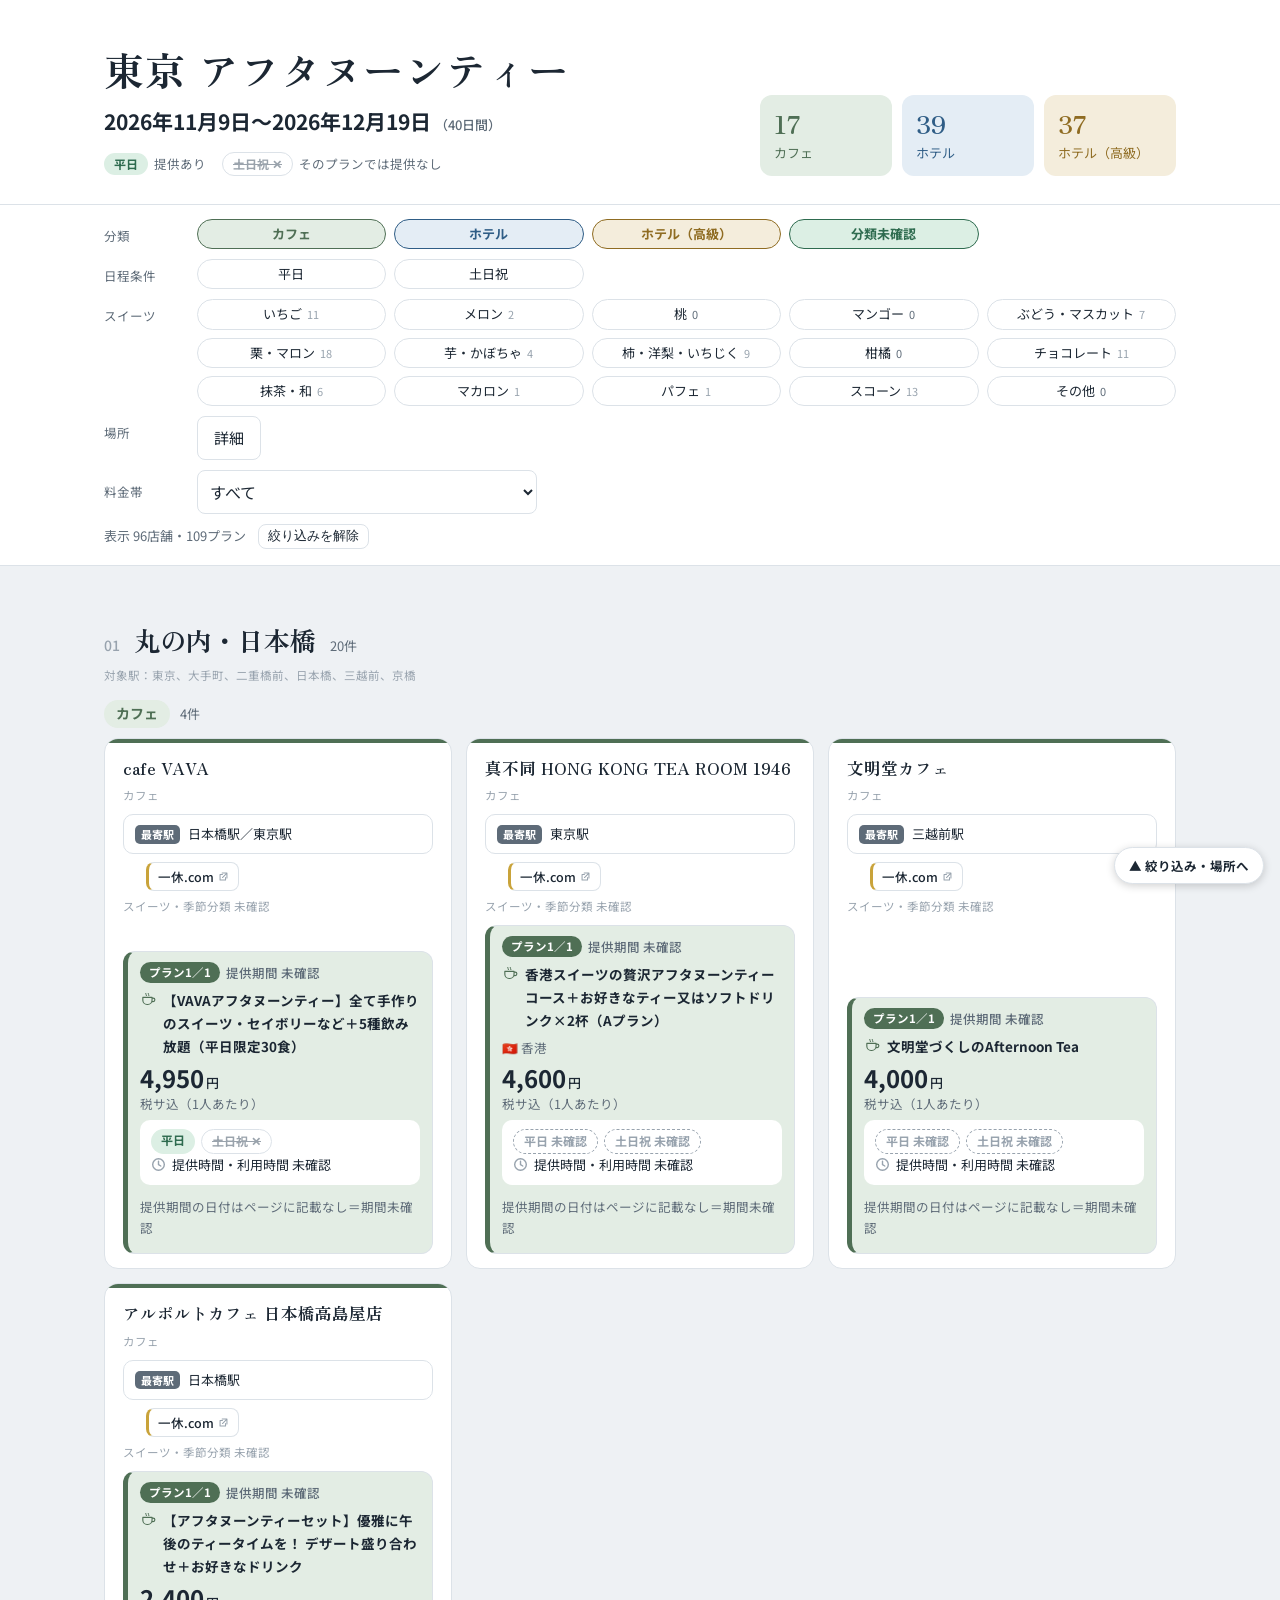
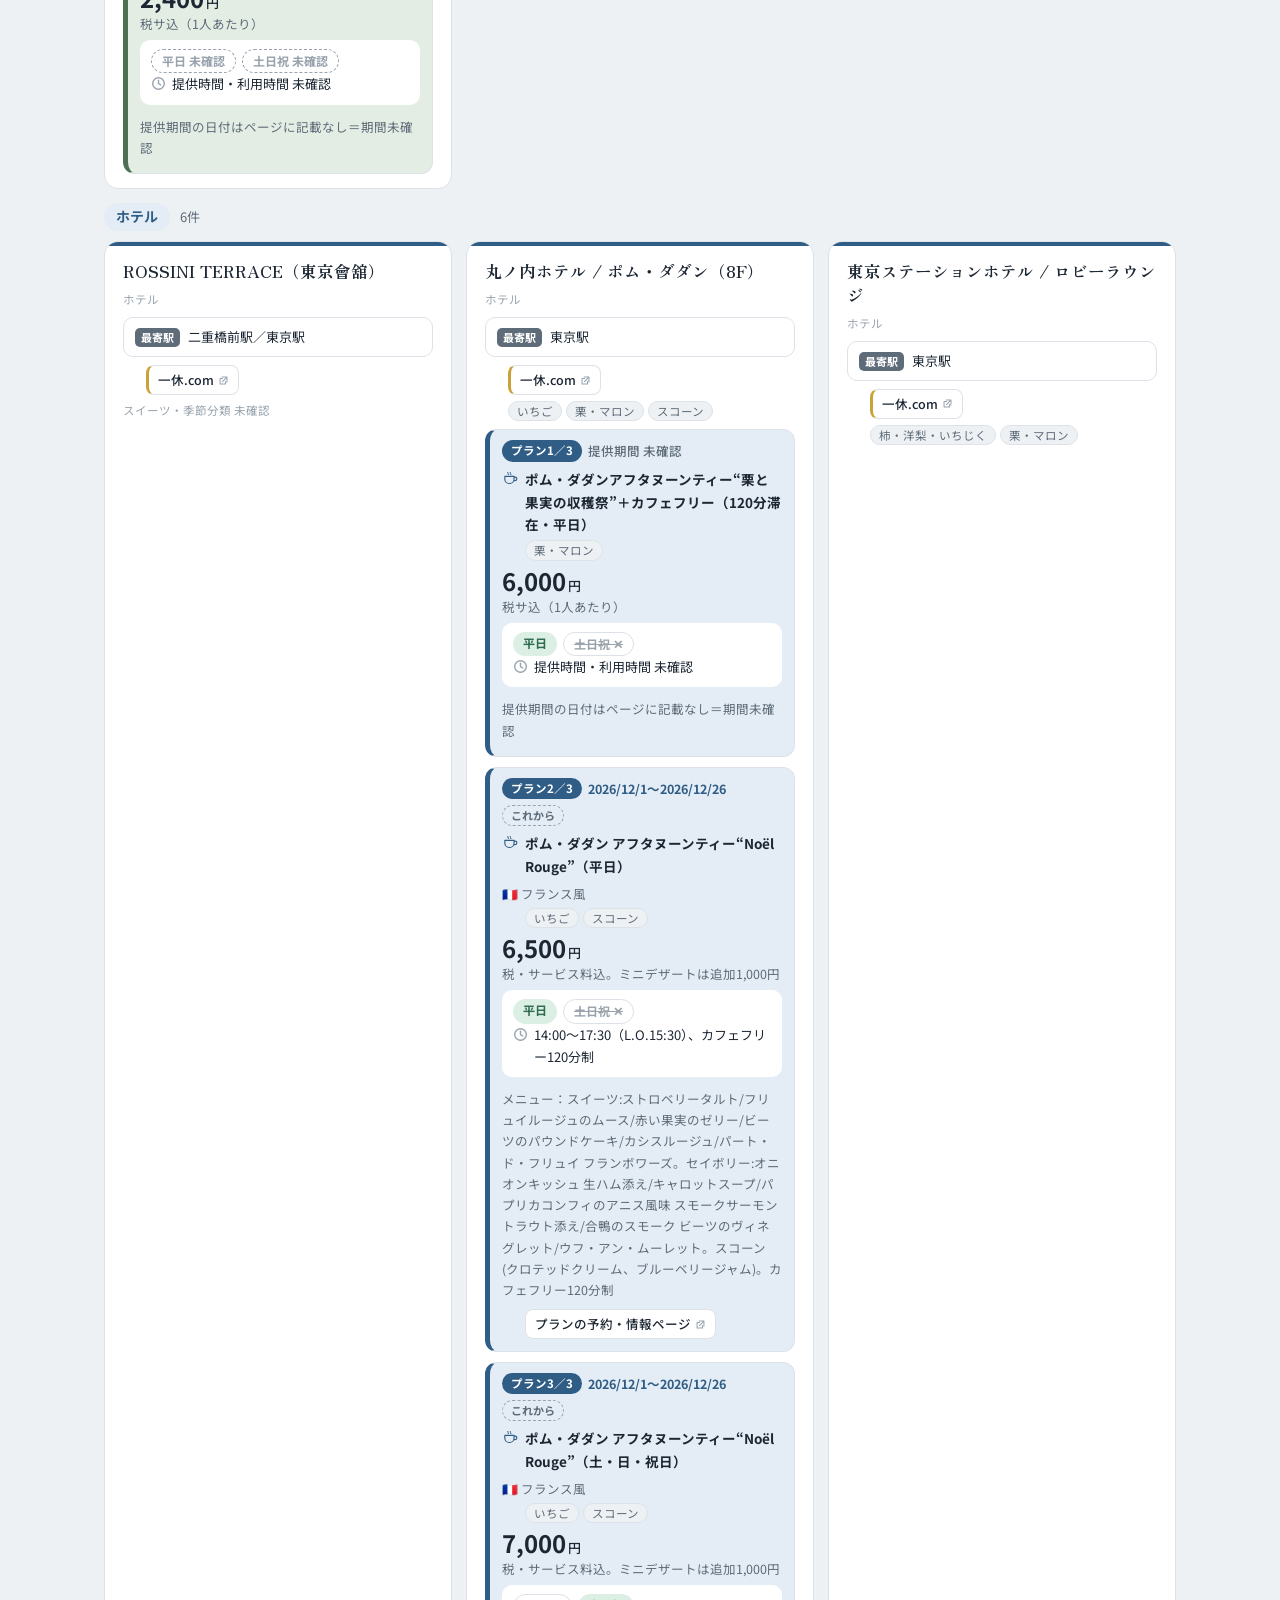
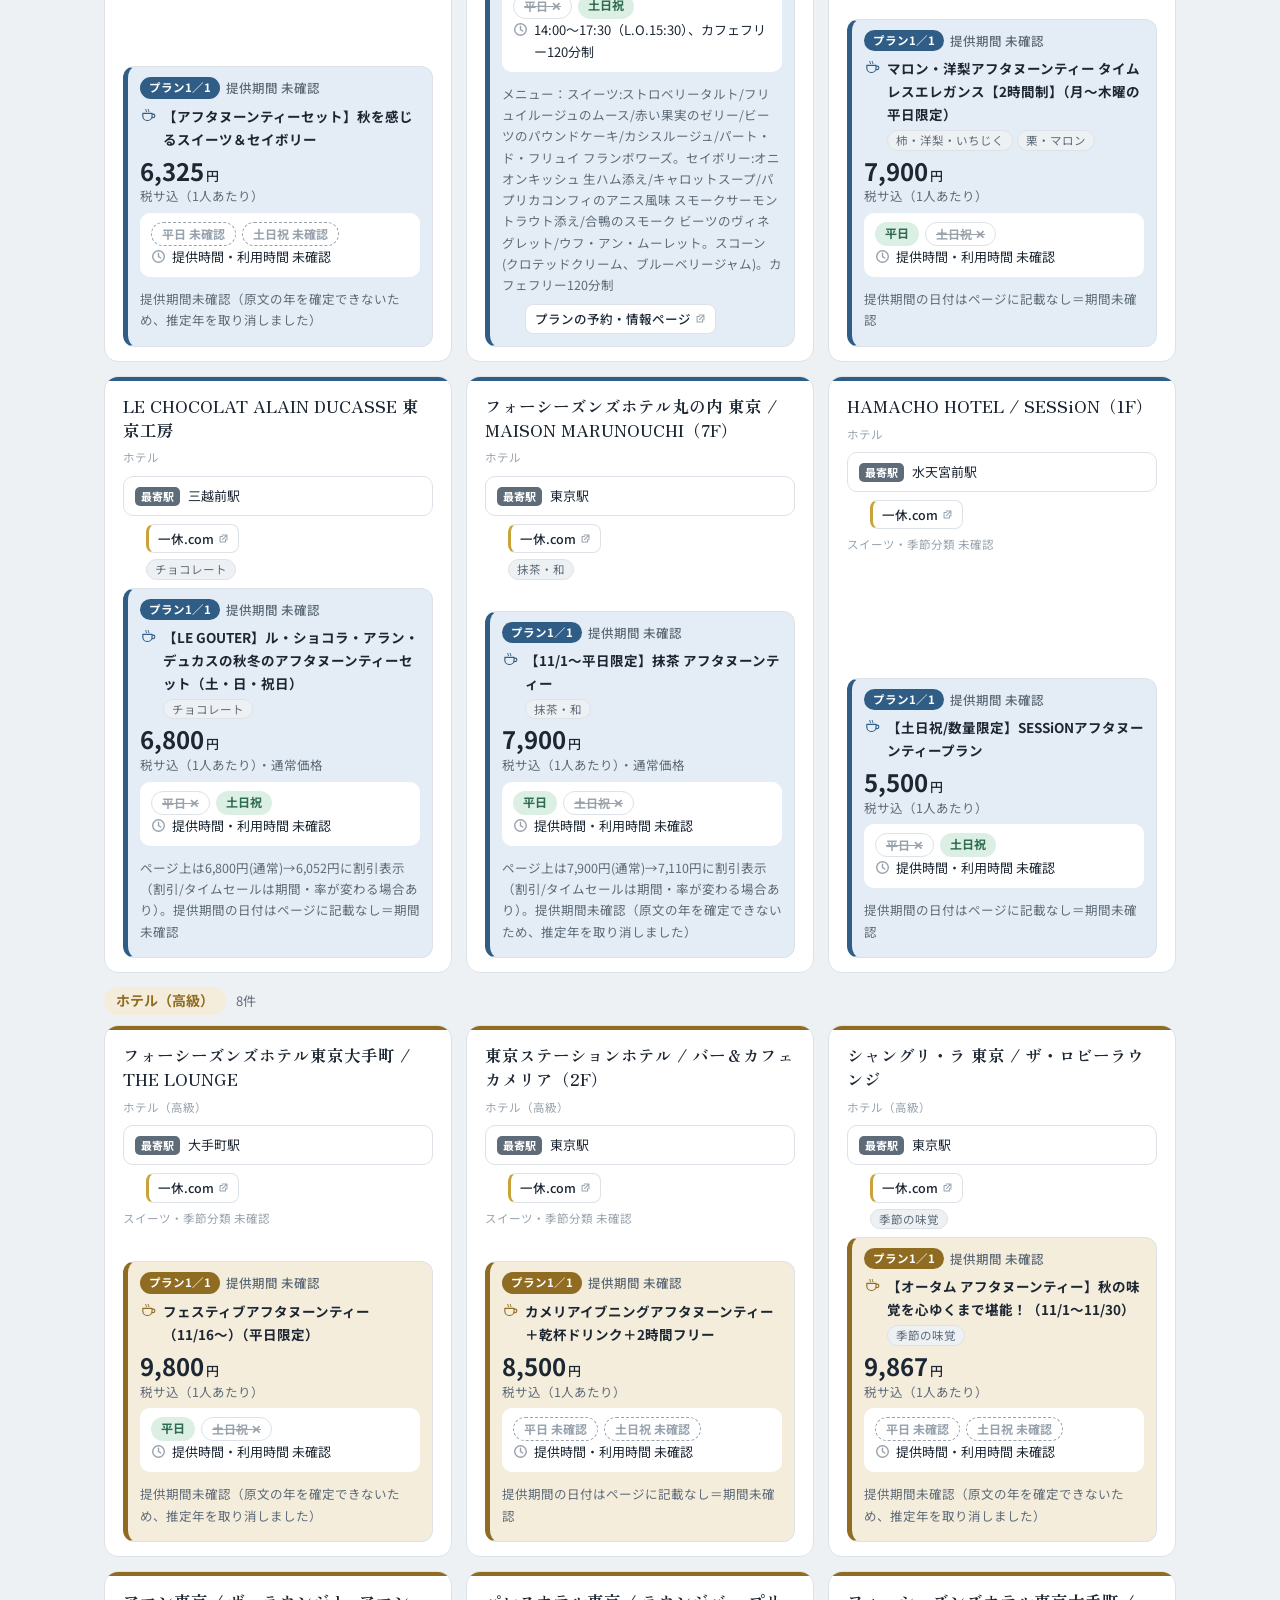
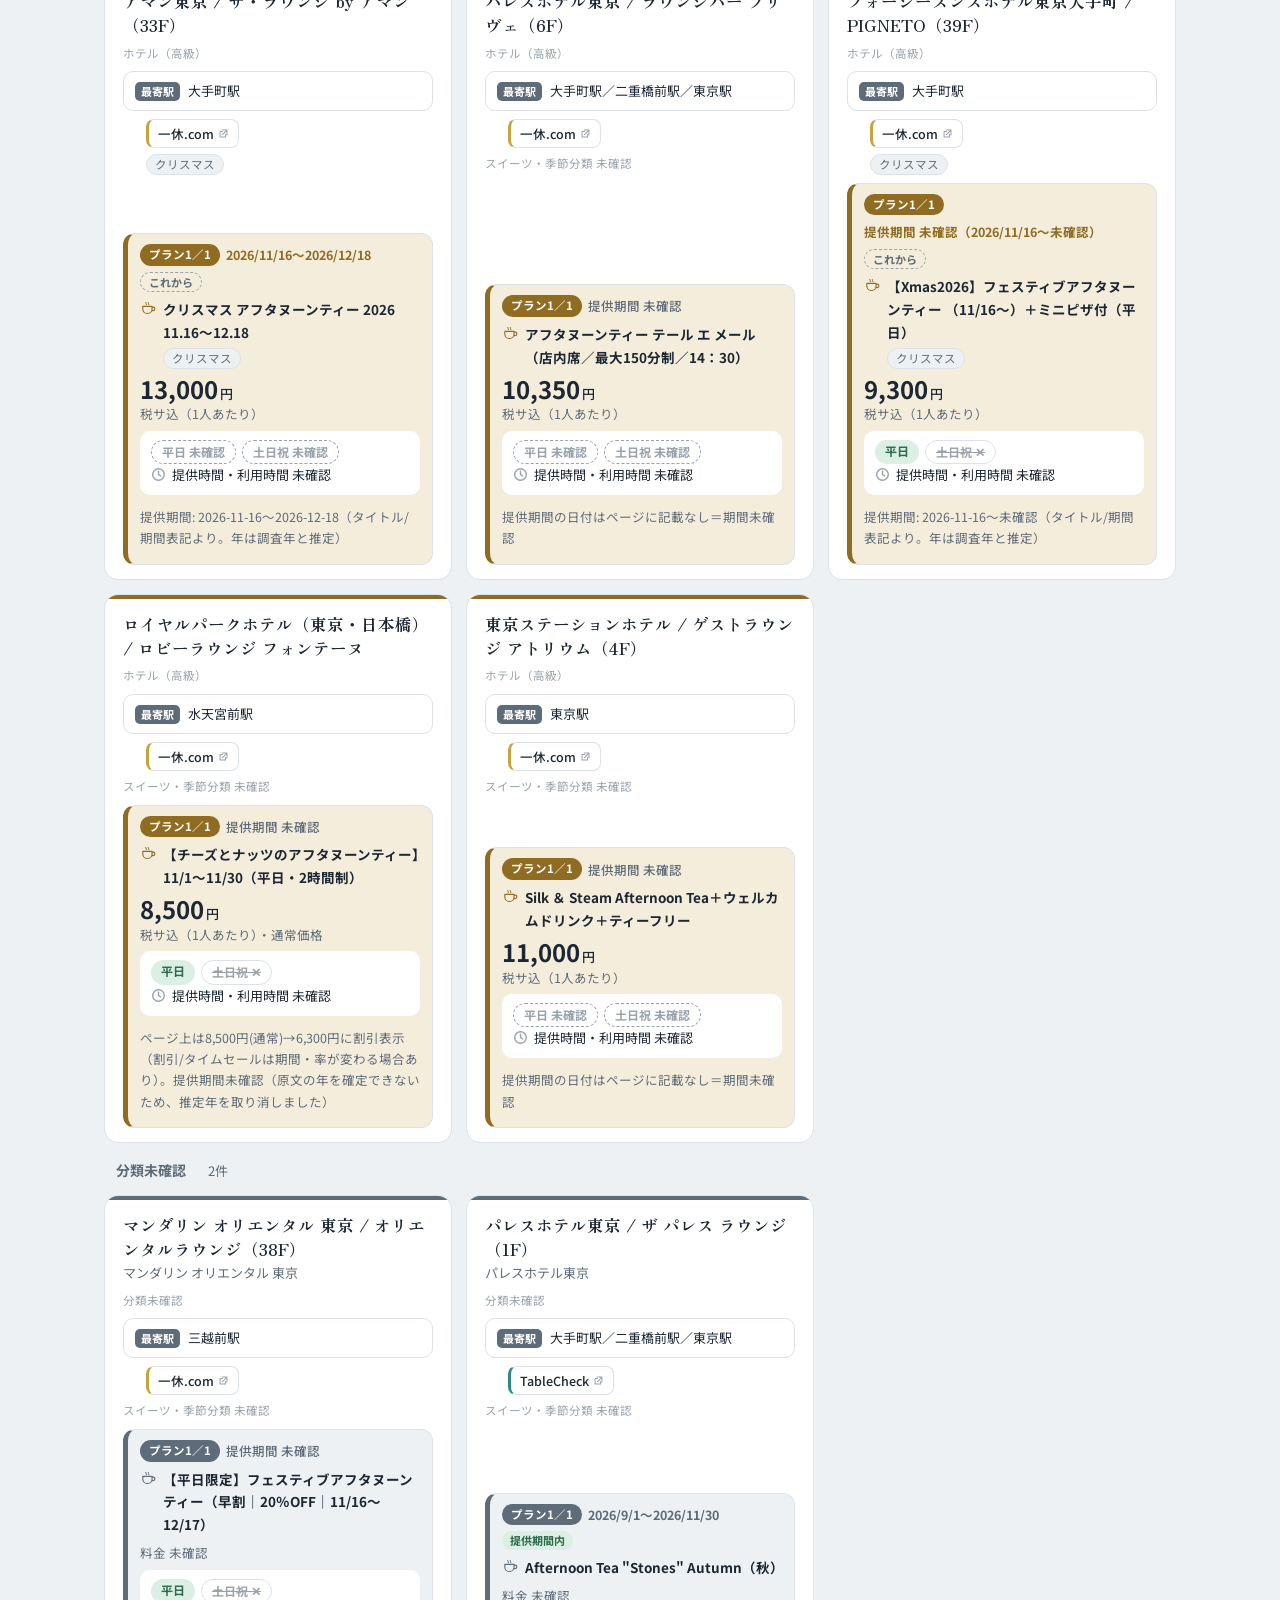
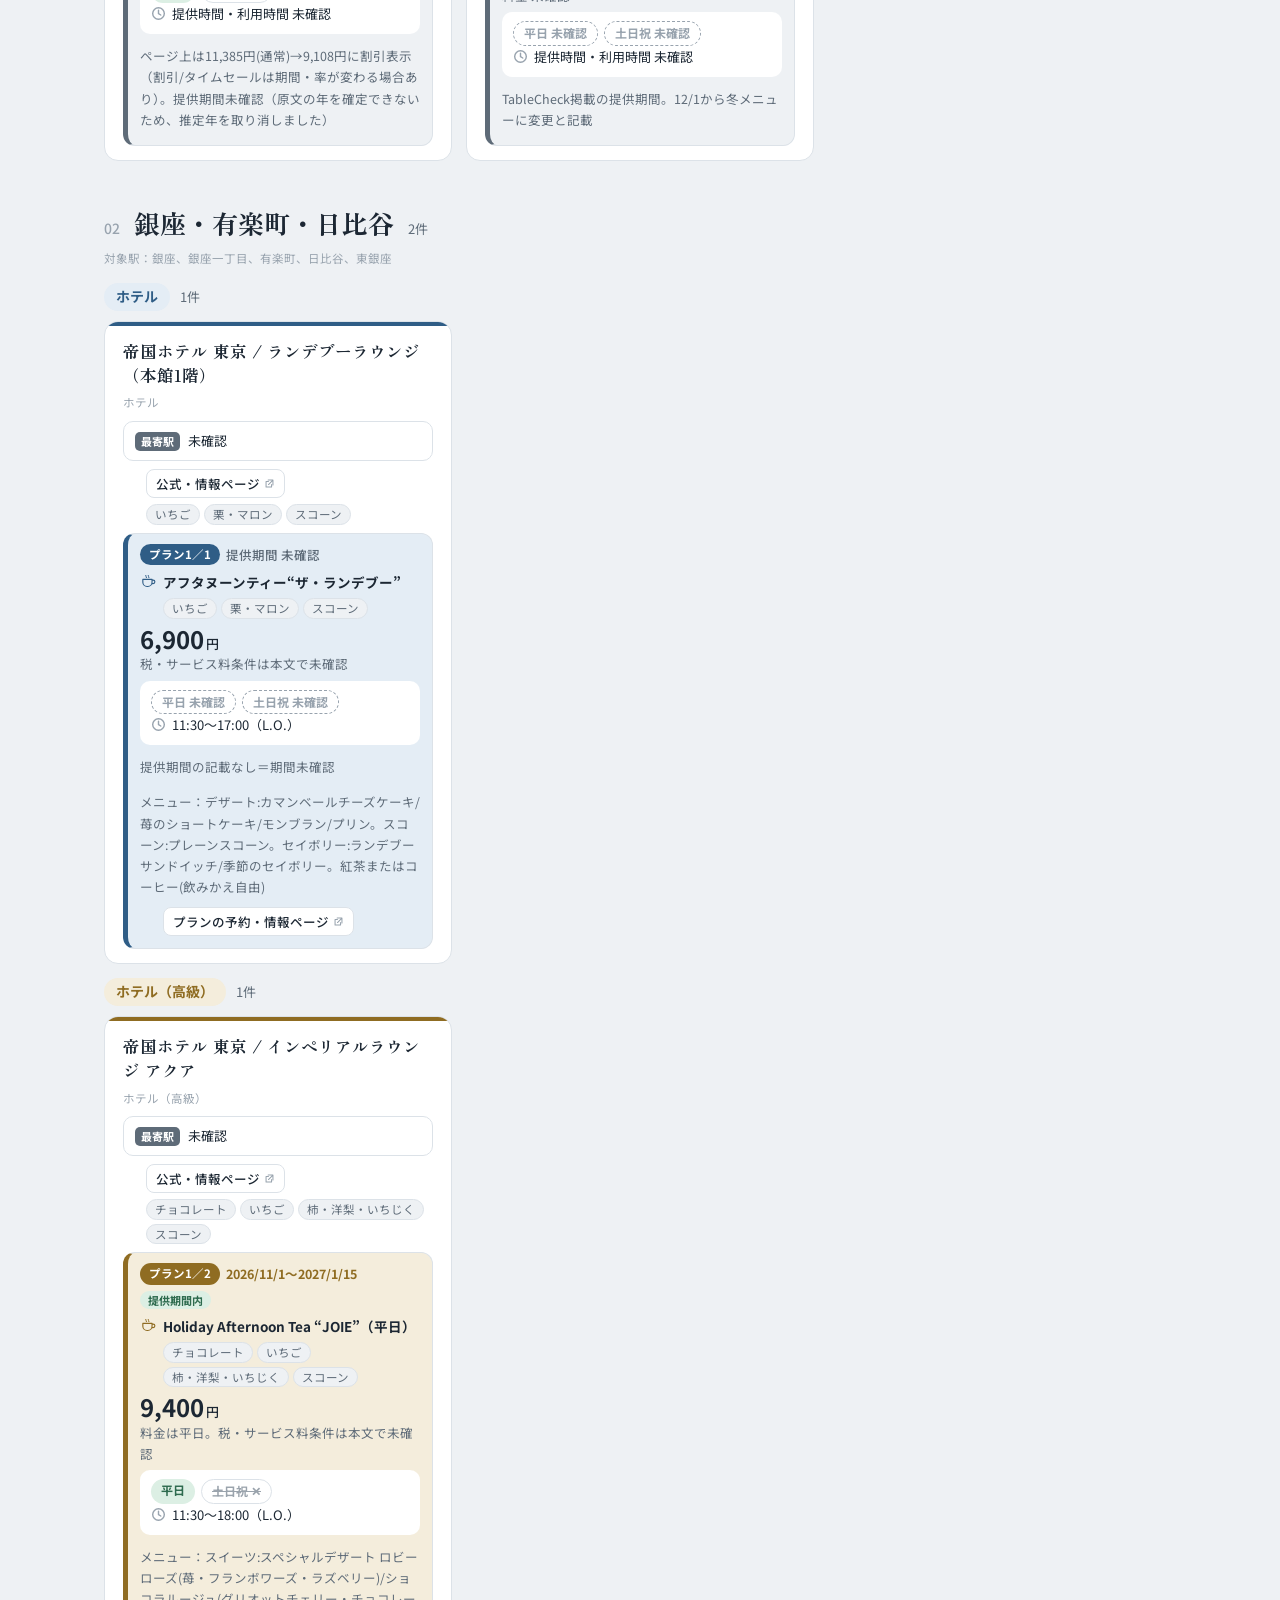
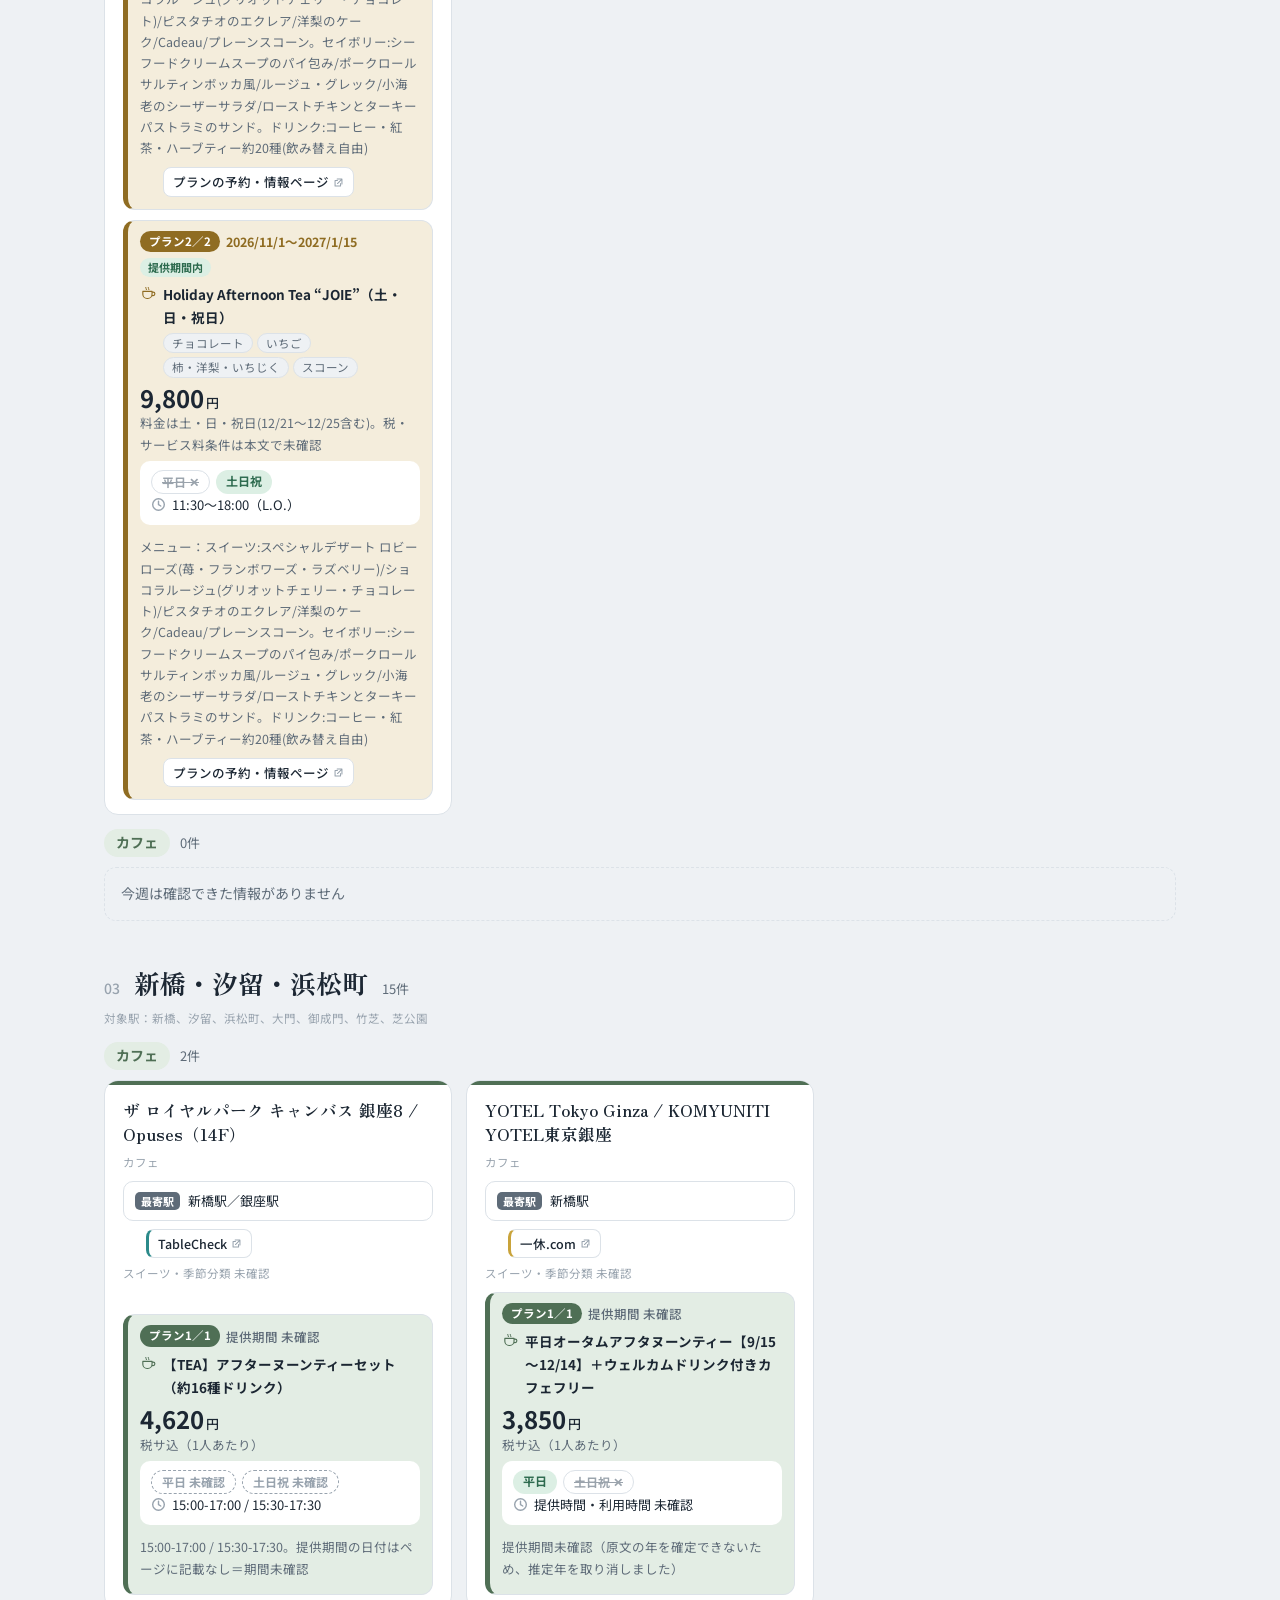
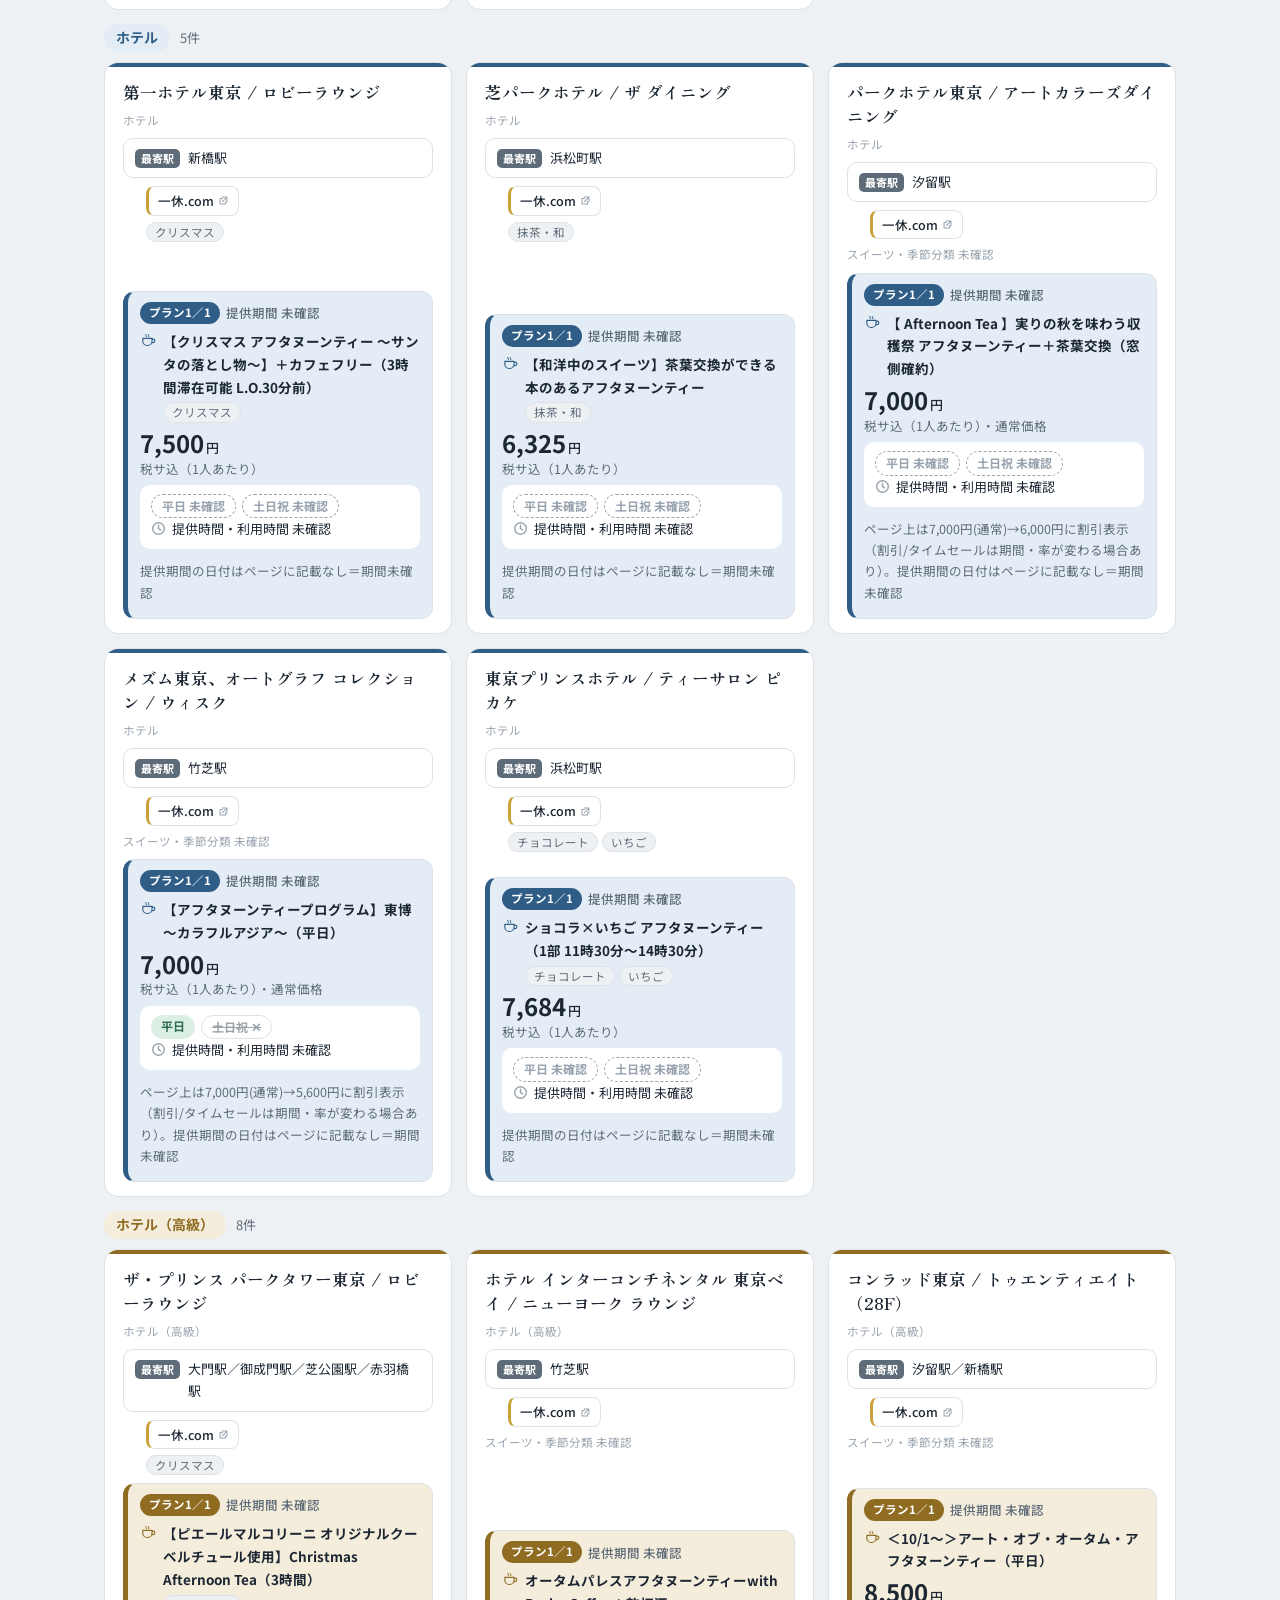
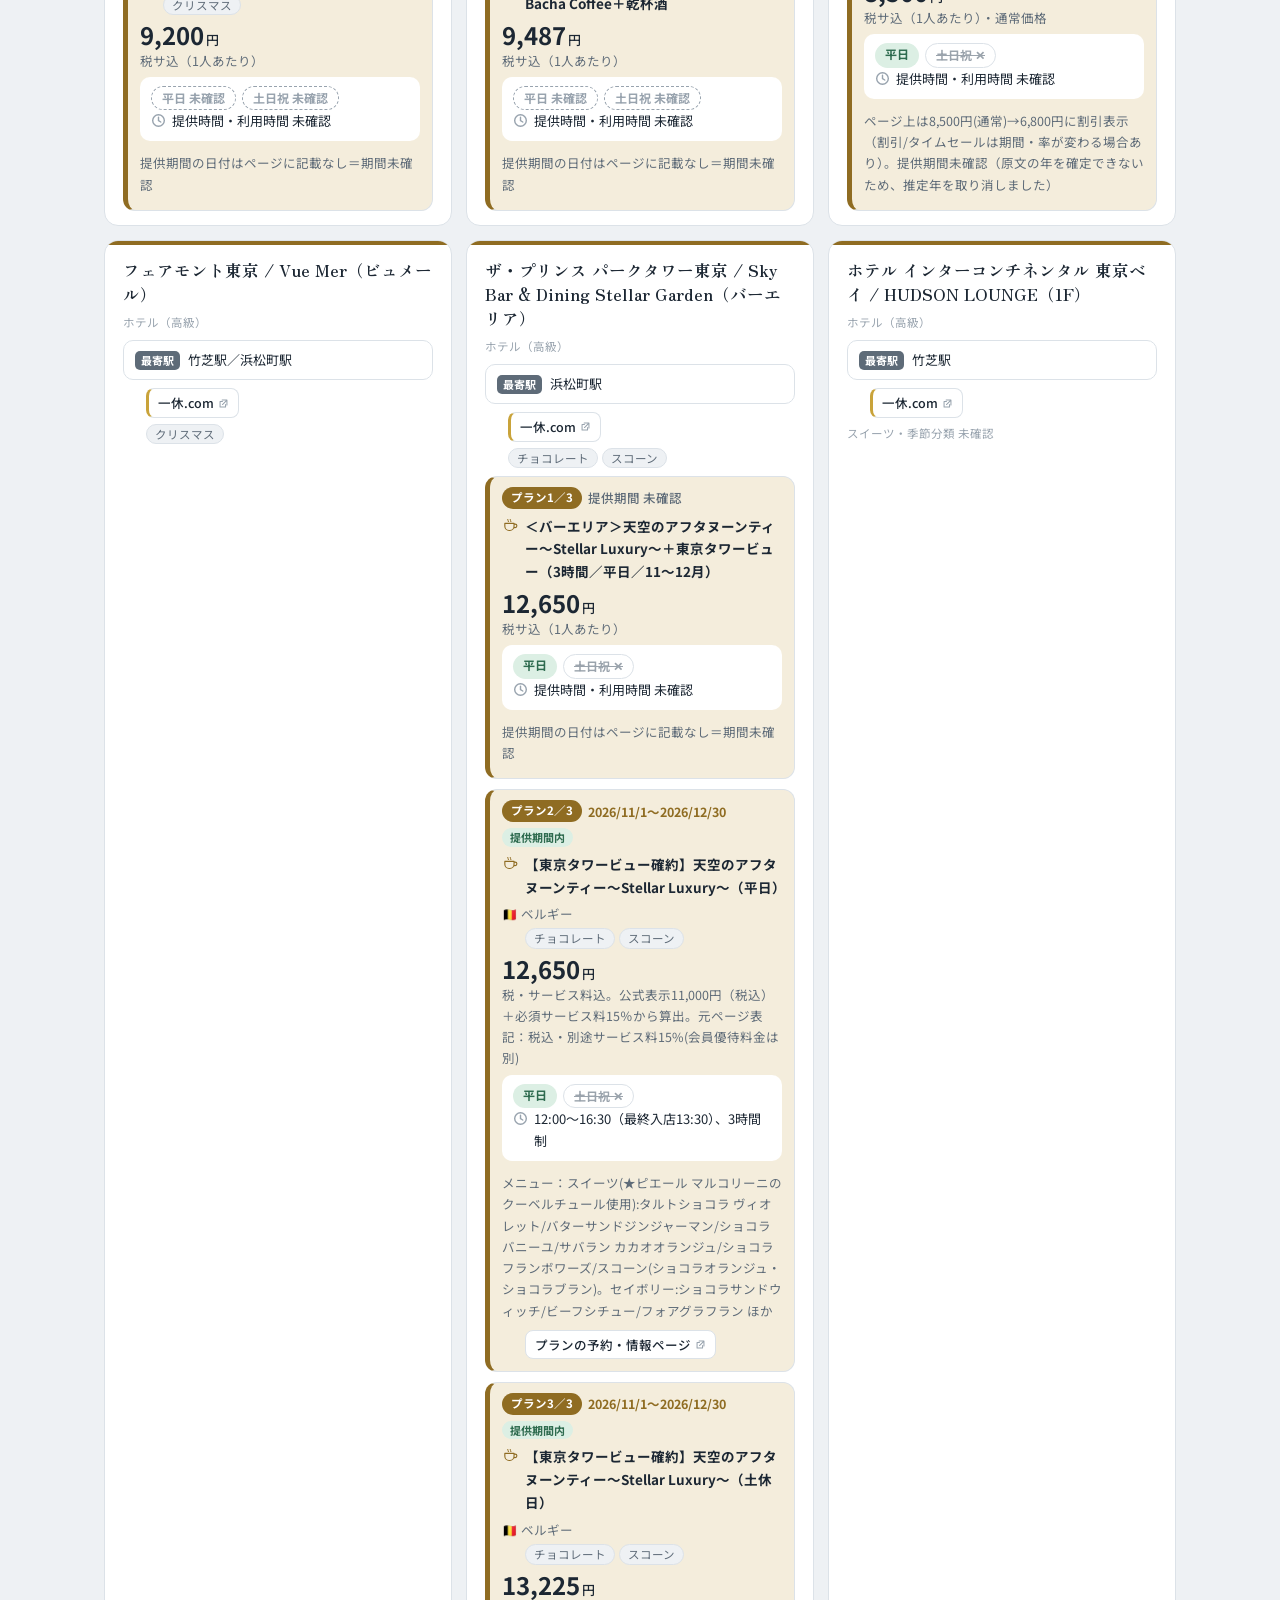
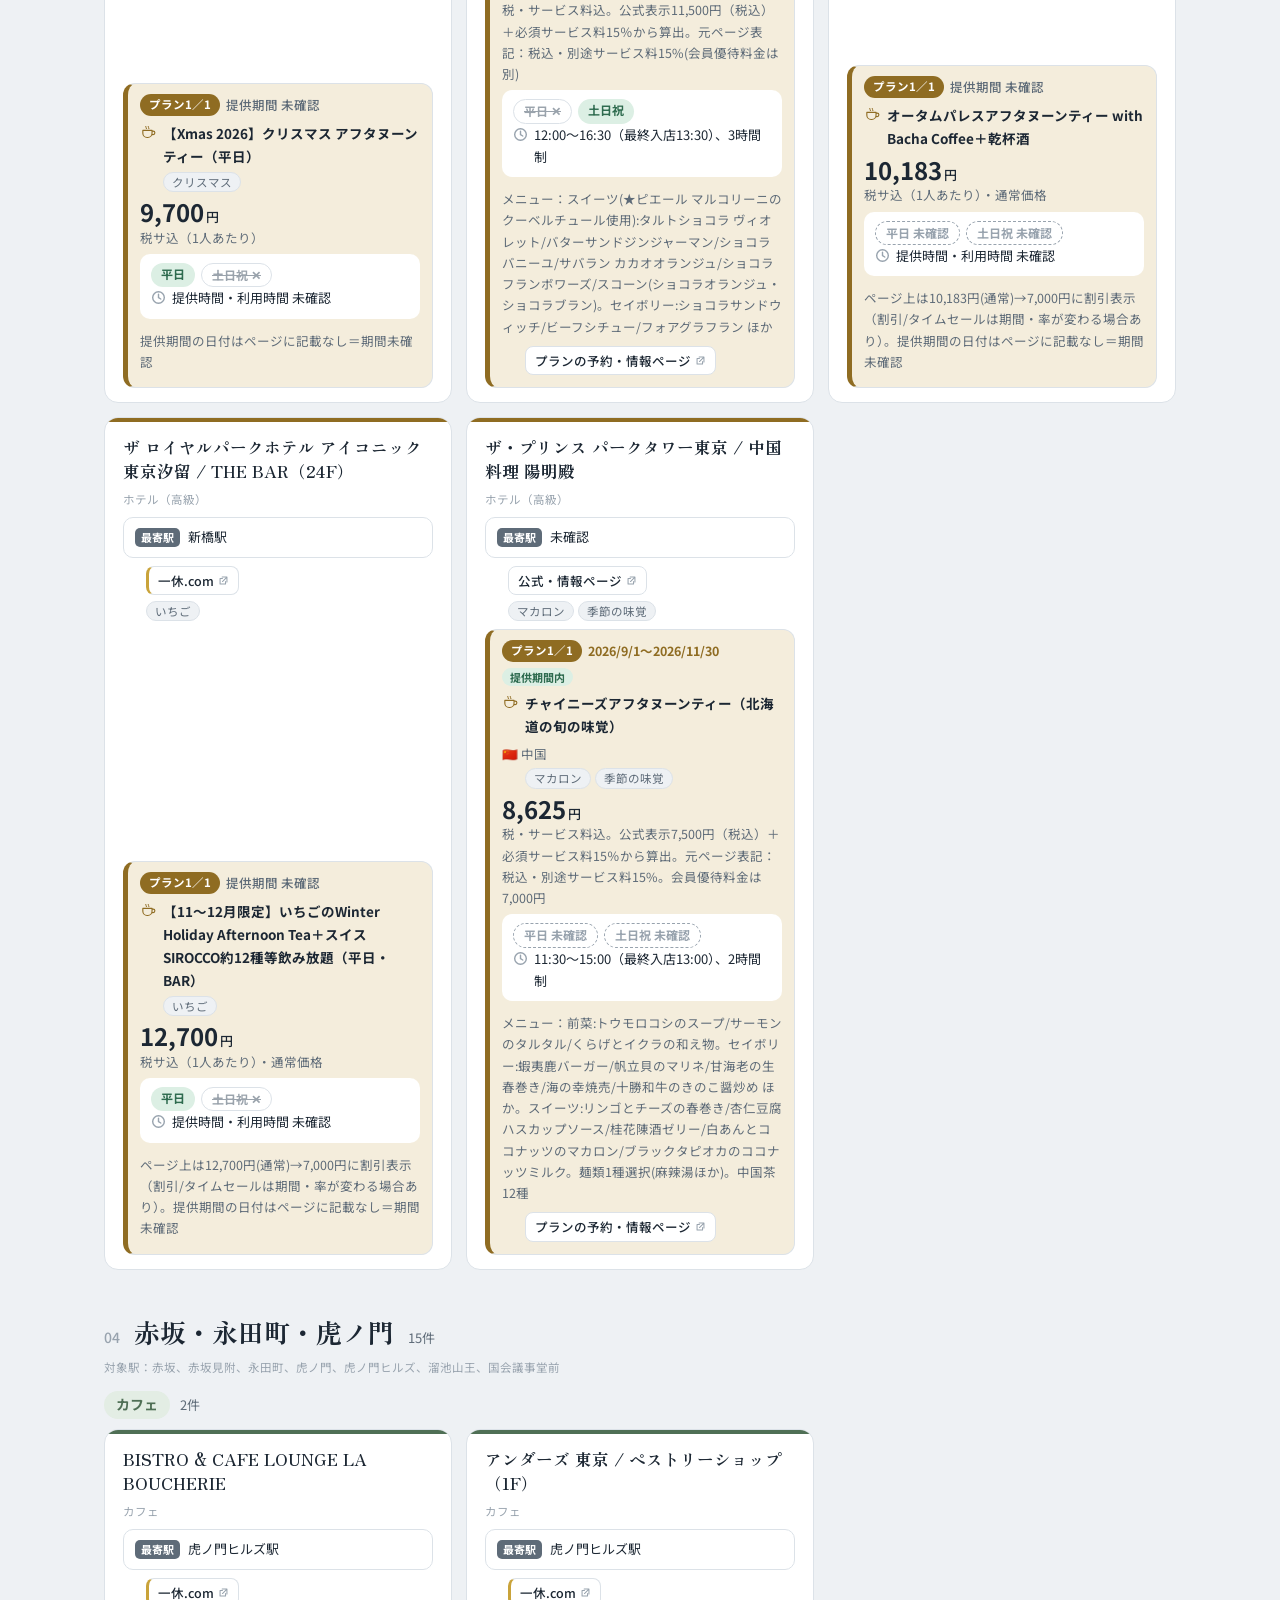
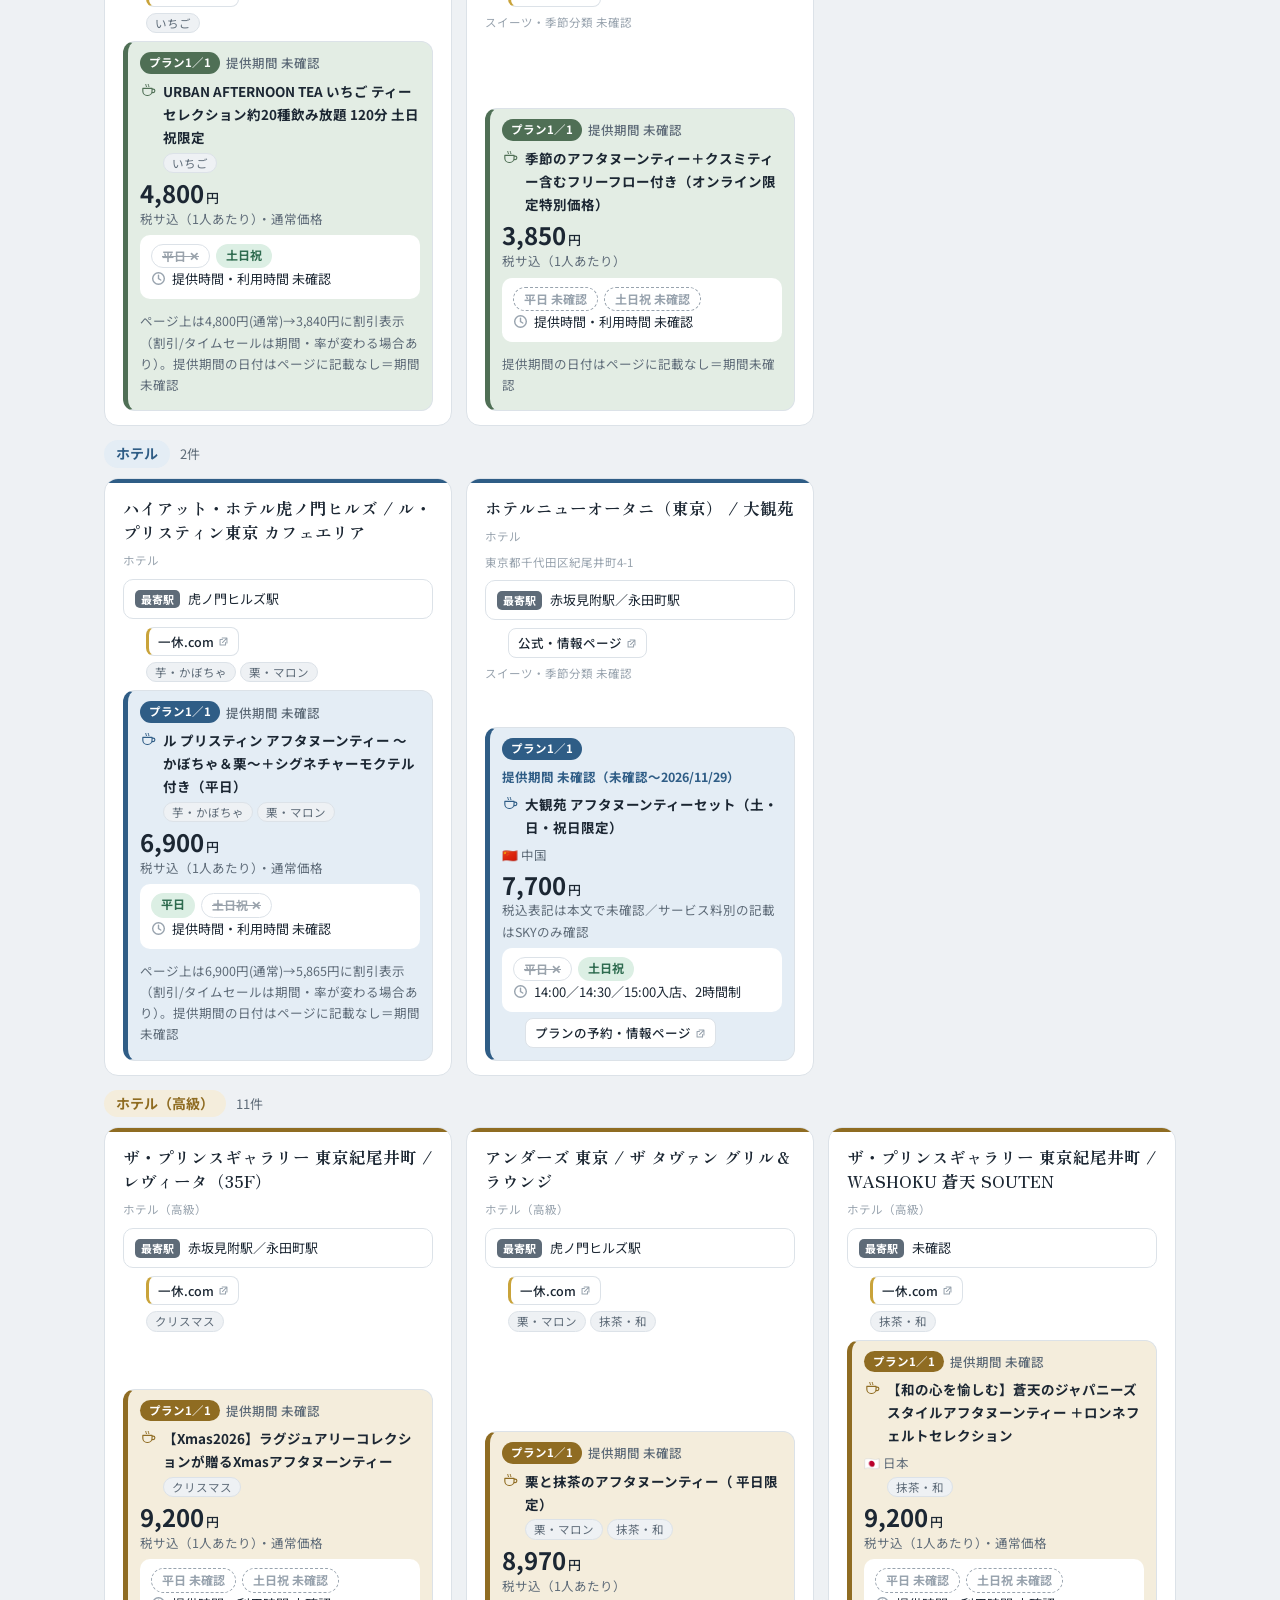
==== commit ac07d16a: "分類を料金だけで決める方式（5,000円以下・8,000円以下・8,001円以上）に変える - 対象期間のプランの通常料金の最安で分類: 5,000円以下カフェ、5,001〜8,000円ホテル、8,0" ====
--- a/site/index.html
+++ b/site/index.html
@@ -124,25 +124,25 @@
  .stat{padding:10px}.filter-status{justify-content:space-between}
 }
 </style></head><body>
-<div class="hero"><div class="hero-in"><div><h1>東京 アフタヌーンティー</h1><p class="period">2026年11月9日〜2026年12月19日<small>（40日間）</small></p><p class="lead legendline"><span class="lg"><span class="chip on">平日</span> 提供あり</span><span class="lg"><span class="chip no">土日祝 ✕</span> そのプランでは提供なし</span></p></div><div class="stats"><div class="stat s-cafe"><b>46</b><span>カフェ</span></div><div class="stat s-hotel"><b>11</b><span>ホテル</span></div><div class="stat s-lux"><b>36</b><span>ホテル（高級）</span></div></div></div></div>
+<div class="hero"><div class="hero-in"><div><h1>東京 アフタヌーンティー</h1><p class="period">2026年11月9日〜2026年12月19日<small>（40日間）</small></p><p class="lead legendline"><span class="lg"><span class="chip on">平日</span> 提供あり</span><span class="lg"><span class="chip no">土日祝 ✕</span> そのプランでは提供なし</span></p></div><div class="stats"><div class="stat s-cafe"><b>17</b><span>カフェ</span></div><div class="stat s-hotel"><b>39</b><span>ホテル</span></div><div class="stat s-lux"><b>37</b><span>ホテル（高級）</span></div></div></div></div>
 <div class="fpanel" id="top"><div class="fpanel-in"><div class="frow" role="group" aria-label="分類で絞り込み"><span class="lb">分類</span><div class="btns"><button class="fb f-cafe" data-cat="cafe" aria-pressed="true">カフェ</button><button class="fb f-hotel" data-cat="hotel" aria-pressed="true">ホテル</button><button class="fb f-lux" data-cat="lux" aria-pressed="true">ホテル（高級）</button><button class="fb f-x" data-cat="unknown" aria-pressed="true">分類未確認</button></div></div><div class="frow" role="group" aria-label="日程条件で絞り込み"><span class="lb">日程条件</span><div class="btns"><button class="fb f-x" data-x="wd" aria-pressed="false">平日</button><button class="fb f-x" data-x="we" aria-pressed="false">土日祝</button></div></div><div class="frow" role="group" aria-label="スイーツで絞り込み"><span class="lb">スイーツ</span><div class="btns"><button class="fb f-x" data-sw="ichigo" aria-pressed="false">いちご<span class="bc">11</span></button><button class="fb f-x" data-sw="melon" aria-pressed="false">メロン<span class="bc">2</span></button><button class="fb f-x" data-sw="peach" aria-pressed="false">桃<span class="bc zero">0</span></button><button class="fb f-x" data-sw="mango" aria-pressed="false">マンゴー<span class="bc zero">0</span></button><button class="fb f-x" data-sw="grape" aria-pressed="false">ぶどう・<wbr>マスカット<span class="bc">7</span></button><button class="fb f-x" data-sw="kuri" aria-pressed="false">栗・<wbr>マロン<span class="bc">18</span></button><button class="fb f-x" data-sw="imo" aria-pressed="false">芋・<wbr>かぼちゃ<span class="bc">4</span></button><button class="fb f-x" data-sw="kaki" aria-pressed="false">柿・<wbr>洋梨・<wbr>いちじく<span class="bc">9</span></button><button class="fb f-x" data-sw="citrus" aria-pressed="false">柑橘<span class="bc zero">0</span></button><button class="fb f-x" data-sw="choco" aria-pressed="false">チョコレート<span class="bc">11</span></button><button class="fb f-x" data-sw="wa" aria-pressed="false">抹茶・<wbr>和<span class="bc">6</span></button><button class="fb f-x" data-sw="macaron" aria-pressed="false">マカロン<span class="bc">1</span></button><button class="fb f-x" data-sw="parfait" aria-pressed="false">パフェ<span class="bc">1</span></button><button class="fb f-x" data-sw="scone" aria-pressed="false">スコーン<span class="bc">13</span></button><button class="fb f-x" data-sw="other" aria-pressed="false">その他<span class="bc zero">0</span></button></div></div><nav class="frow area-nav" aria-label="エリア"><span class="lb">場所</span><div class="area-disclosure"><button class="lk area-toggle" id="area-toggle" type="button" aria-expanded="false" aria-controls="area-links">詳細</button><div class="btns" id="area-links" hidden><a class="area-btn" href="#a1">丸の内・<wbr>日本橋</a><a class="area-btn" href="#a2">銀座・<wbr>有楽町・<wbr>日比谷</a><a class="area-btn" href="#a3">新橋・<wbr>汐留・<wbr>浜松町</a><a class="area-btn" href="#a4">赤坂・<wbr>永田町・<wbr>虎ノ門</a><a class="area-btn" href="#a5">六本木・<wbr>麻布・<wbr>広尾</a><a class="area-btn" href="#a6">新宿・<wbr>代々木</a><a class="area-btn" href="#a7">渋谷・<wbr>代々木公園</a><a class="area-btn" href="#a8">青山・<wbr>表参道・<wbr>原宿</a><a class="area-btn" href="#a9">恵比寿・<wbr>代官山・<wbr>中目黒</a><a class="area-btn" href="#a10">品川・<wbr>田町・<wbr>五反田</a><a class="area-btn" href="#a11">上野・<wbr>浅草・<wbr>押上</a><a class="area-btn" href="#a12">水道橋・<wbr>御茶ノ水・<wbr>神田</a><a class="area-btn" href="#a13">飯田橋・<wbr>神楽坂・<wbr>四ツ谷</a><a class="area-btn" href="#a14">池袋・<wbr>目白</a></div></div></nav><div class="price-filter-field"><label class="lb" for="price-filter">料金帯</label><select id="price-filter"><option value="all">すべて</option><option value="low">6,000円以下</option><option value="mid">6,001〜9,999円</option><option value="high">10,000円以上</option><option value="unknown">料金未確認</option></select></div><div class="filter-status"><span id="filter-status" role="status" aria-live="polite"></span><button class="lk" id="reset-filters" type="button">絞り込みを解除</button></div></div></div>
 <a class="totop" href="#top">▲ 絞り込み・場所へ</a>
 <main>
 <p class="none" id="no-results" hidden>条件に合う掲載情報はありません。絞り込みを変更してください。</p>
-<section class="area" id="a1"><h2><span class="no">01</span>丸の内・日本橋<span class="acnt">20件</span></h2><p class="rnote">対象駅：東京、大手町、二重橋前、日本橋、三越前、京橋</p><div class="cat c-cafe" data-cat="cafe"><h3><span class="tag">カフェ</span><span class="cnt">8件</span></h3><div class="grid"><article class="card c-cafe" data-cat="cafe" data-shop-sw="" data-sw="" data-wd="1" data-we="0"><div class="top"><header><h4>cafe VAVA</h4></header></div><p class="rnote">カフェ</p><div class="meet"><p><span class="mk">最寄駅</span>日本橋駅／東京駅</p></div><div class="links" aria-label="予約・情報サイト"><a class="lk lk-ik" href="https://restaurant.ikyu.com/112520/plan12815171" target="_blank" rel="noopener noreferrer">一休.com<svg viewBox="0 0 16 16" aria-hidden="true"><path d="M6 3h7v7M13 3 6.5 9.5M11 9.5V13H3V5h3.5" fill="none" stroke="currentColor" stroke-width="1.5" stroke-linecap="round" stroke-linejoin="round"/></svg></a></div><p class="rnote">スイーツ・季節分類 未確認</p><div class="plans"><div class="plan" data-tags-specified="1" data-wd="1" data-we="0" data-sw="" data-price="4950"><div class="plan-hd"><span class="pno">プラン1／1</span><p class="pper na">提供期間 未確認</p></div><p class="theme"><svg viewBox="0 0 24 24" aria-hidden="true"><path d="M4 9h13v4a6 6 0 0 1-6 6H10a6 6 0 0 1-6-6V9zm13 1h1.5a2.5 2.5 0 0 1 0 5H17" fill="none" stroke="currentColor" stroke-width="1.6" stroke-linejoin="round"/><path d="M8 3.5c0 1.5 1.2 1.5 1.2 3M11.5 3.5c0 1.5 1.2 1.5 1.2 3" fill="none" stroke="currentColor" stroke-width="1.4" stroke-linecap="round"/></svg><span>【VAVAアフタヌーンティー】全て手作りのスイーツ・セイボリーなど＋5種飲み放題（平日限定30食）</span></p><div class="price"><span class="pbig">4,950<small>円</small></span><span class="pdet">税サ込（1人あたり）</span></div><div class="when"><div class="chips" aria-label="提供日"><span class="chip on">平日</span><span class="chip no">土日祝 ✕</span></div><p class="time"><svg viewBox="0 0 16 16" aria-hidden="true"><circle cx="8" cy="8" r="6.2" fill="none" stroke="currentColor" stroke-width="1.5"/><path d="M8 4.6V8l2.4 1.6" fill="none" stroke="currentColor" stroke-width="1.5" stroke-linecap="round"/></svg><span>提供時間・利用時間 未確認</span></p></div><p class="dtxt">提供期間の日付はページに記載なし＝期間未確認</p></div></div></article><article class="card c-cafe" data-cat="cafe" data-shop-sw="" data-sw="" data-wd="0" data-we="0"><div class="top"><header><h4>ROSSINI TERRACE（東京會舘）</h4></header></div><p class="rnote">カフェ</p><div class="meet"><p><span class="mk">最寄駅</span>二重橋前駅／東京駅</p></div><div class="links" aria-label="予約・情報サイト"><a class="lk lk-ik" href="https://restaurant.ikyu.com/110781/plan12803085" target="_blank" rel="noopener noreferrer">一休.com<svg viewBox="0 0 16 16" aria-hidden="true"><path d="M6 3h7v7M13 3 6.5 9.5M11 9.5V13H3V5h3.5" fill="none" stroke="currentColor" stroke-width="1.5" stroke-linecap="round" stroke-linejoin="round"/></svg></a></div><p class="rnote">スイーツ・季節分類 未確認</p><div class="plans"><div class="plan" data-tags-specified="1" data-wd="0" data-we="0" data-sw="" data-price="6325"><div class="plan-hd"><span class="pno">プラン1／1</span><p class="pper na">提供期間 未確認</p></div><p class="theme"><svg viewBox="0 0 24 24" aria-hidden="true"><path d="M4 9h13v4a6 6 0 0 1-6 6H10a6 6 0 0 1-6-6V9zm13 1h1.5a2.5 2.5 0 0 1 0 5H17" fill="none" stroke="currentColor" stroke-width="1.6" stroke-linejoin="round"/><path d="M8 3.5c0 1.5 1.2 1.5 1.2 3M11.5 3.5c0 1.5 1.2 1.5 1.2 3" fill="none" stroke="currentColor" stroke-width="1.4" stroke-linecap="round"/></svg><span>【アフタヌーンティーセット】秋を感じるスイーツ＆セイボリー</span></p><div class="price"><span class="pbig">6,325<small>円</small></span><span class="pdet">税サ込（1人あたり）</span></div><div class="when"><div class="chips" aria-label="提供日"><span class="chip off">平日 未確認</span><span class="chip off">土日祝 未確認</span></div><p class="time"><svg viewBox="0 0 16 16" aria-hidden="true"><circle cx="8" cy="8" r="6.2" fill="none" stroke="currentColor" stroke-width="1.5"/><path d="M8 4.6V8l2.4 1.6" fill="none" stroke="currentColor" stroke-width="1.5" stroke-linecap="round"/></svg><span>提供時間・利用時間 未確認</span></p></div><p class="dtxt">提供期間未確認（原文の年を確定できないため、推定年を取り消しました）</p></div></div></article><article class="card c-cafe" data-cat="cafe" data-shop-sw="" data-sw="season" data-wd="0" data-we="0"><div class="top"><header><h4>シャングリ・ラ 東京 / ザ・ロビーラウンジ</h4></header></div><p class="rnote">カフェ</p><div class="meet"><p><span class="mk">最寄駅</span>東京駅</p></div><div class="links" aria-label="予約・情報サイト"><a class="lk lk-ik" href="https://restaurant.ikyu.com/100707/plan12791492" target="_blank" rel="noopener noreferrer">一休.com<svg viewBox="0 0 16 16" aria-hidden="true"><path d="M6 3h7v7M13 3 6.5 9.5M11 9.5V13H3V5h3.5" fill="none" stroke="currentColor" stroke-width="1.5" stroke-linecap="round" stroke-linejoin="round"/></svg></a></div><p class="swt" aria-label="店舗の確認済みタグ"><span>季節の味覚</span></p><div class="plans"><div class="plan" data-tags-specified="1" data-wd="0" data-we="0" data-sw="season" data-price="9867"><div class="plan-hd"><span class="pno">プラン1／1</span><p class="pper na">提供期間 未確認</p></div><p class="theme"><svg viewBox="0 0 24 24" aria-hidden="true"><path d="M4 9h13v4a6 6 0 0 1-6 6H10a6 6 0 0 1-6-6V9zm13 1h1.5a2.5 2.5 0 0 1 0 5H17" fill="none" stroke="currentColor" stroke-width="1.6" stroke-linejoin="round"/><path d="M8 3.5c0 1.5 1.2 1.5 1.2 3M11.5 3.5c0 1.5 1.2 1.5 1.2 3" fill="none" stroke="currentColor" stroke-width="1.4" stroke-linecap="round"/></svg><span>【オータム アフタヌーンティー】秋の味覚を心ゆくまで堪能！（11/1～11/30）</span></p><p class="swt" aria-label="スイーツ・季節"><span>季節の味覚</span></p><div class="price"><span class="pbig">9,867<small>円</small></span><span class="pdet">税サ込（1人あたり）</span></div><div class="when"><div class="chips" aria-label="提供日"><span class="chip off">平日 未確認</span><span class="chip off">土日祝 未確認</span></div><p class="time"><svg viewBox="0 0 16 16" aria-hidden="true"><circle cx="8" cy="8" r="6.2" fill="none" stroke="currentColor" stroke-width="1.5"/><path d="M8 4.6V8l2.4 1.6" fill="none" stroke="currentColor" stroke-width="1.5" stroke-linecap="round"/></svg><span>提供時間・利用時間 未確認</span></p></div><p class="dtxt">提供期間未確認（原文の年を確定できないため、推定年を取り消しました）</p></div></div></article><article class="card c-cafe" data-cat="cafe" data-shop-sw="" data-sw="xmas" data-wd="0" data-we="0"><div class="top"><header><h4>アマン東京 / ザ・ラウンジ by アマン（33F）</h4></header></div><p class="rnote">カフェ</p><div class="meet"><p><span class="mk">最寄駅</span>大手町駅</p></div><div class="links" aria-label="予約・情報サイト"><a class="lk lk-ik" href="https://restaurant.ikyu.com/105756/plan12854308" target="_blank" rel="noopener noreferrer">一休.com<svg viewBox="0 0 16 16" aria-hidden="true"><path d="M6 3h7v7M13 3 6.5 9.5M11 9.5V13H3V5h3.5" fill="none" stroke="currentColor" stroke-width="1.5" stroke-linecap="round" stroke-linejoin="round"/></svg></a></div><p class="swt" aria-label="店舗の確認済みタグ"><span>クリスマス</span></p><div class="plans"><div class="plan" data-tags-specified="1" data-wd="0" data-we="0" data-sw="xmas" data-price="13000"><div class="plan-hd"><span class="pno">プラン1／1</span><p class="pper">2026/11/16〜2026/12/18</p><span class="pst soon">これから</span></div><p class="theme"><svg viewBox="0 0 24 24" aria-hidden="true"><path d="M4 9h13v4a6 6 0 0 1-6 6H10a6 6 0 0 1-6-6V9zm13 1h1.5a2.5 2.5 0 0 1 0 5H17" fill="none" stroke="currentColor" stroke-width="1.6" stroke-linejoin="round"/><path d="M8 3.5c0 1.5 1.2 1.5 1.2 3M11.5 3.5c0 1.5 1.2 1.5 1.2 3" fill="none" stroke="currentColor" stroke-width="1.4" stroke-linecap="round"/></svg><span>クリスマス アフタヌーンティー 2026 11.16～12.18</span></p><p class="swt" aria-label="スイーツ・季節"><span>クリスマス</span></p><div class="price"><span class="pbig">13,000<small>円</small></span><span class="pdet">税サ込（1人あたり）</span></div><div class="when"><div class="chips" aria-label="提供日"><span class="chip off">平日 未確認</span><span class="chip off">土日祝 未確認</span></div><p class="time"><svg viewBox="0 0 16 16" aria-hidden="true"><circle cx="8" cy="8" r="6.2" fill="none" stroke="currentColor" stroke-width="1.5"/><path d="M8 4.6V8l2.4 1.6" fill="none" stroke="currentColor" stroke-width="1.5" stroke-linecap="round"/></svg><span>提供時間・利用時間 未確認</span></p></div><p class="dtxt">提供期間: 2026-11-16〜2026-12-18（タイトル/期間表記より。年は調査年と推定）</p></div></div></article><article class="card c-cafe" data-cat="cafe" data-shop-sw="" data-sw="" data-wd="0" data-we="0"><div class="top"><header><h4>真不同 HONG KONG TEA ROOM 1946</h4></header></div><p class="rnote">カフェ</p><div class="meet"><p><span class="mk">最寄駅</span>東京駅</p></div><div class="links" aria-label="予約・情報サイト"><a class="lk lk-ik" href="https://restaurant.ikyu.com/122278/plan12649319" target="_blank" rel="noopener noreferrer">一休.com<svg viewBox="0 0 16 16" aria-hidden="true"><path d="M6 3h7v7M13 3 6.5 9.5M11 9.5V13H3V5h3.5" fill="none" stroke="currentColor" stroke-width="1.5" stroke-linecap="round" stroke-linejoin="round"/></svg></a></div><p class="rnote">スイーツ・季節分類 未確認</p><div class="plans"><div class="plan" data-tags-specified="1" data-wd="0" data-we="0" data-sw="" data-price="4600"><div class="plan-hd"><span class="pno">プラン1／1</span><p class="pper na">提供期間 未確認</p></div><p class="theme"><svg viewBox="0 0 24 24" aria-hidden="true"><path d="M4 9h13v4a6 6 0 0 1-6 6H10a6 6 0 0 1-6-6V9zm13 1h1.5a2.5 2.5 0 0 1 0 5H17" fill="none" stroke="currentColor" stroke-width="1.6" stroke-linejoin="round"/><path d="M8 3.5c0 1.5 1.2 1.5 1.2 3M11.5 3.5c0 1.5 1.2 1.5 1.2 3" fill="none" stroke="currentColor" stroke-width="1.4" stroke-linecap="round"/></svg><span>香港スイーツの贅沢アフタヌーンティーコース＋お好きなティー又はソフトドリンク×2杯（Aプラン）</span></p><p class="country-theme" aria-label="テーマの国・地域">🇭🇰 香港</p><div class="price"><span class="pbig">4,600<small>円</small></span><span class="pdet">税サ込（1人あたり）</span></div><div class="when"><div class="chips" aria-label="提供日"><span class="chip off">平日 未確認</span><span class="chip off">土日祝 未確認</span></div><p class="time"><svg viewBox="0 0 16 16" aria-hidden="true"><circle cx="8" cy="8" r="6.2" fill="none" stroke="currentColor" stroke-width="1.5"/><path d="M8 4.6V8l2.4 1.6" fill="none" stroke="currentColor" stroke-width="1.5" stroke-linecap="round"/></svg><span>提供時間・利用時間 未確認</span></p></div><p class="dtxt">提供期間の日付はページに記載なし＝期間未確認</p></div></div></article><article class="card c-cafe" data-cat="cafe" data-shop-sw="" data-sw="choco" data-wd="0" data-we="1"><div class="top"><header><h4>LE CHOCOLAT ALAIN DUCASSE 東京工房</h4></header></div><p class="rnote">カフェ</p><div class="meet"><p><span class="mk">最寄駅</span>三越前駅</p></div><div class="links" aria-label="予約・情報サイト"><a class="lk lk-ik" href="https://restaurant.ikyu.com/112311/plan12739895" target="_blank" rel="noopener noreferrer">一休.com<svg viewBox="0 0 16 16" aria-hidden="true"><path d="M6 3h7v7M13 3 6.5 9.5M11 9.5V13H3V5h3.5" fill="none" stroke="currentColor" stroke-width="1.5" stroke-linecap="round" stroke-linejoin="round"/></svg></a></div><p class="swt" aria-label="店舗の確認済みタグ"><span>チョコレート</span></p><div class="plans"><div class="plan" data-tags-specified="1" data-wd="0" data-we="1" data-sw="choco" data-price="6800"><div class="plan-hd"><span class="pno">プラン1／1</span><p class="pper na">提供期間 未確認</p></div><p class="theme"><svg viewBox="0 0 24 24" aria-hidden="true"><path d="M4 9h13v4a6 6 0 0 1-6 6H10a6 6 0 0 1-6-6V9zm13 1h1.5a2.5 2.5 0 0 1 0 5H17" fill="none" stroke="currentColor" stroke-width="1.6" stroke-linejoin="round"/><path d="M8 3.5c0 1.5 1.2 1.5 1.2 3M11.5 3.5c0 1.5 1.2 1.5 1.2 3" fill="none" stroke="currentColor" stroke-width="1.4" stroke-linecap="round"/></svg><span>【LE GOUTER】ル・ショコラ・アラン・デュカスの秋冬のアフタヌーンティーセット（土・日・祝日）</span></p><p class="swt" aria-label="スイーツ・季節"><span>チョコレート</span></p><div class="price"><span class="pbig">6,800<small>円</small></span><span class="pdet">税サ込（1人あたり）・通常価格</span></div><div class="when"><div class="chips" aria-label="提供日"><span class="chip no">平日 ✕</span><span class="chip on">土日祝</span></div><p class="time"><svg viewBox="0 0 16 16" aria-hidden="true"><circle cx="8" cy="8" r="6.2" fill="none" stroke="currentColor" stroke-width="1.5"/><path d="M8 4.6V8l2.4 1.6" fill="none" stroke="currentColor" stroke-width="1.5" stroke-linecap="round"/></svg><span>提供時間・利用時間 未確認</span></p></div><p class="dtxt">ページ上は6,800円(通常)→6,052円に割引表示（割引/タイムセールは期間・率が変わる場合あり）。提供期間の日付はページに記載なし＝期間未確認</p></div></div></article><article class="card c-cafe" data-cat="cafe" data-shop-sw="" data-sw="" data-wd="0" data-we="0"><div class="top"><header><h4>文明堂カフェ</h4></header></div><p class="rnote">カフェ</p><div class="meet"><p><span class="mk">最寄駅</span>三越前駅</p></div><div class="links" aria-label="予約・情報サイト"><a class="lk lk-ik" href="https://restaurant.ikyu.com/154158/plan12866695" target="_blank" rel="noopener noreferrer">一休.com<svg viewBox="0 0 16 16" aria-hidden="true"><path d="M6 3h7v7M13 3 6.5 9.5M11 9.5V13H3V5h3.5" fill="none" stroke="currentColor" stroke-width="1.5" stroke-linecap="round" stroke-linejoin="round"/></svg></a></div><p class="rnote">スイーツ・季節分類 未確認</p><div class="plans"><div class="plan" data-tags-specified="1" data-wd="0" data-we="0" data-sw="" data-price="4000"><div class="plan-hd"><span class="pno">プラン1／1</span><p class="pper na">提供期間 未確認</p></div><p class="theme"><svg viewBox="0 0 24 24" aria-hidden="true"><path d="M4 9h13v4a6 6 0 0 1-6 6H10a6 6 0 0 1-6-6V9zm13 1h1.5a2.5 2.5 0 0 1 0 5H17" fill="none" stroke="currentColor" stroke-width="1.6" stroke-linejoin="round"/><path d="M8 3.5c0 1.5 1.2 1.5 1.2 3M11.5 3.5c0 1.5 1.2 1.5 1.2 3" fill="none" stroke="currentColor" stroke-width="1.4" stroke-linecap="round"/></svg><span>文明堂づくしのAfternoon Tea</span></p><div class="price"><span class="pbig">4,000<small>円</small></span><span class="pdet">税サ込（1人あたり）</span></div><div class="when"><div class="chips" aria-label="提供日"><span class="chip off">平日 未確認</span><span class="chip off">土日祝 未確認</span></div><p class="time"><svg viewBox="0 0 16 16" aria-hidden="true"><circle cx="8" cy="8" r="6.2" fill="none" stroke="currentColor" stroke-width="1.5"/><path d="M8 4.6V8l2.4 1.6" fill="none" stroke="currentColor" stroke-width="1.5" stroke-linecap="round"/></svg><span>提供時間・利用時間 未確認</span></p></div><p class="dtxt">提供期間の日付はページに記載なし＝期間未確認</p></div></div></article><article class="card c-cafe" data-cat="cafe" data-shop-sw="" data-sw="" data-wd="0" data-we="0"><div class="top"><header><h4>アルポルトカフェ 日本橋高島屋店</h4></header></div><p class="rnote">カフェ</p><div class="meet"><p><span class="mk">最寄駅</span>日本橋駅</p></div><div class="links" aria-label="予約・情報サイト"><a class="lk lk-ik" href="https://restaurant.ikyu.com/101719/plan12384641" target="_blank" rel="noopener noreferrer">一休.com<svg viewBox="0 0 16 16" aria-hidden="true"><path d="M6 3h7v7M13 3 6.5 9.5M11 9.5V13H3V5h3.5" fill="none" stroke="currentColor" stroke-width="1.5" stroke-linecap="round" stroke-linejoin="round"/></svg></a></div><p class="rnote">スイーツ・季節分類 未確認</p><div class="plans"><div class="plan" data-tags-specified="1" data-wd="0" data-we="0" data-sw="" data-price="2400"><div class="plan-hd"><span class="pno">プラン1／1</span><p class="pper na">提供期間 未確認</p></div><p class="theme"><svg viewBox="0 0 24 24" aria-hidden="true"><path d="M4 9h13v4a6 6 0 0 1-6 6H10a6 6 0 0 1-6-6V9zm13 1h1.5a2.5 2.5 0 0 1 0 5H17" fill="none" stroke="currentColor" stroke-width="1.6" stroke-linejoin="round"/><path d="M8 3.5c0 1.5 1.2 1.5 1.2 3M11.5 3.5c0 1.5 1.2 1.5 1.2 3" fill="none" stroke="currentColor" stroke-width="1.4" stroke-linecap="round"/></svg><span>【アフタヌーンティーセット】優雅に午後のティータイムを！ デザート盛り合わせ＋お好きなドリンク</span></p><div class="price"><span class="pbig">2,400<small>円</small></span><span class="pdet">税サ込（1人あたり）</span></div><div class="when"><div class="chips" aria-label="提供日"><span class="chip off">平日 未確認</span><span class="chip off">土日祝 未確認</span></div><p class="time"><svg viewBox="0 0 16 16" aria-hidden="true"><circle cx="8" cy="8" r="6.2" fill="none" stroke="currentColor" stroke-width="1.5"/><path d="M8 4.6V8l2.4 1.6" fill="none" stroke="currentColor" stroke-width="1.5" stroke-linecap="round"/></svg><span>提供時間・利用時間 未確認</span></p></div><p class="dtxt">提供期間の日付はページに記載なし＝期間未確認</p></div></div></article></div></div><div class="cat c-hotel" data-cat="hotel"><h3><span class="tag">ホテル</span><span class="cnt">2件</span></h3><div class="grid"><article class="card c-hotel" data-cat="hotel" data-shop-sw="" data-sw="ichigo kuri scone" data-wd="1" data-we="1"><div class="top"><header><h4>丸ノ内ホテル / ポム・ダダン（8F）</h4></header></div><p class="rnote">ホテル</p><div class="meet"><p><span class="mk">最寄駅</span>東京駅</p></div><div class="links" aria-label="予約・情報サイト"><a class="lk lk-ik" href="https://restaurant.ikyu.com/100179/plan12815376" target="_blank" rel="noopener noreferrer">一休.com<svg viewBox="0 0 16 16" aria-hidden="true"><path d="M6 3h7v7M13 3 6.5 9.5M11 9.5V13H3V5h3.5" fill="none" stroke="currentColor" stroke-width="1.5" stroke-linecap="round" stroke-linejoin="round"/></svg></a></div><p class="swt" aria-label="店舗の確認済みタグ"><span>いちご</span><span>栗・マロン</span><span>スコーン</span></p><div class="plans"><div class="plan" data-tags-specified="1" data-wd="1" data-we="0" data-sw="kuri" data-price="6000"><div class="plan-hd"><span class="pno">プラン1／3</span><p class="pper na">提供期間 未確認</p></div><p class="theme"><svg viewBox="0 0 24 24" aria-hidden="true"><path d="M4 9h13v4a6 6 0 0 1-6 6H10a6 6 0 0 1-6-6V9zm13 1h1.5a2.5 2.5 0 0 1 0 5H17" fill="none" stroke="currentColor" stroke-width="1.6" stroke-linejoin="round"/><path d="M8 3.5c0 1.5 1.2 1.5 1.2 3M11.5 3.5c0 1.5 1.2 1.5 1.2 3" fill="none" stroke="currentColor" stroke-width="1.4" stroke-linecap="round"/></svg><span>ポム・ダダンアフタヌーンティー“栗と果実の収穫祭”＋カフェフリー（120分滞在・平日）</span></p><p class="swt" aria-label="スイーツ・季節"><span>栗・マロン</span></p><div class="price"><span class="pbig">6,000<small>円</small></span><span class="pdet">税サ込（1人あたり）</span></div><div class="when"><div class="chips" aria-label="提供日"><span class="chip on">平日</span><span class="chip no">土日祝 ✕</span></div><p class="time"><svg viewBox="0 0 16 16" aria-hidden="true"><circle cx="8" cy="8" r="6.2" fill="none" stroke="currentColor" stroke-width="1.5"/><path d="M8 4.6V8l2.4 1.6" fill="none" stroke="currentColor" stroke-width="1.5" stroke-linecap="round"/></svg><span>提供時間・利用時間 未確認</span></p></div><p class="dtxt">提供期間の日付はページに記載なし＝期間未確認</p></div><div class="plan" data-tags-specified="1" data-wd="1" data-we="0" data-sw="ichigo scone" data-price="6500"><div class="plan-hd"><span class="pno">プラン2／3</span><p class="pper">2026/12/1〜2026/12/26</p><span class="pst soon">これから</span></div><p class="theme"><svg viewBox="0 0 24 24" aria-hidden="true"><path d="M4 9h13v4a6 6 0 0 1-6 6H10a6 6 0 0 1-6-6V9zm13 1h1.5a2.5 2.5 0 0 1 0 5H17" fill="none" stroke="currentColor" stroke-width="1.6" stroke-linejoin="round"/><path d="M8 3.5c0 1.5 1.2 1.5 1.2 3M11.5 3.5c0 1.5 1.2 1.5 1.2 3" fill="none" stroke="currentColor" stroke-width="1.4" stroke-linecap="round"/></svg><span>ポム・ダダン アフタヌーンティー“Noël Rouge”（平日）</span></p><p class="country-theme" aria-label="テーマの国・地域">🇫🇷 フランス風</p><p class="swt" aria-label="スイーツ・季節"><span>いちご</span><span>スコーン</span></p><div class="price"><span class="pbig">6,500<small>円</small></span><span class="pdet">税・サービス料込。ミニデザートは追加1,000円</span></div><div class="when"><div class="chips" aria-label="提供日"><span class="chip on">平日</span><span class="chip no">土日祝 ✕</span></div><p class="time"><svg viewBox="0 0 16 16" aria-hidden="true"><circle cx="8" cy="8" r="6.2" fill="none" stroke="currentColor" stroke-width="1.5"/><path d="M8 4.6V8l2.4 1.6" fill="none" stroke="currentColor" stroke-width="1.5" stroke-linecap="round"/></svg><span>14:00～17:30（L.O.15:30）、カフェフリー120分制</span></p></div><p class="dtxt">メニュー：スイーツ:ストロベリータルト/フリュイルージュのムース/赤い果実のゼリー/ビーツのパウンドケーキ/カシスルージュ/パート・ド・フリュイ フランボワーズ。セイボリー:オニオンキッシュ 生ハム添え/キャロットスープ/パプリカコンフィのアニス風味 スモークサーモントラウト添え/合鴨のスモーク ビーツのヴィネグレット/ウフ・アン・ムーレット。スコーン(クロテッドクリーム、ブルーベリージャム)。カフェフリー120分制</p><div class="links"><a class="lk lk-official" href="https://prtimes.jp/main/html/rd/p/000001450.000039557.html" target="_blank" rel="noopener noreferrer">プランの予約・情報ページ<svg viewBox="0 0 16 16" aria-hidden="true"><path d="M6 3h7v7M13 3 6.5 9.5M11 9.5V13H3V5h3.5" fill="none" stroke="currentColor" stroke-width="1.5" stroke-linecap="round" stroke-linejoin="round"/></svg></a></div></div><div class="plan" data-tags-specified="1" data-wd="0" data-we="1" data-sw="ichigo scone" data-price="7000"><div class="plan-hd"><span class="pno">プラン3／3</span><p class="pper">2026/12/1〜2026/12/26</p><span class="pst soon">これから</span></div><p class="theme"><svg viewBox="0 0 24 24" aria-hidden="true"><path d="M4 9h13v4a6 6 0 0 1-6 6H10a6 6 0 0 1-6-6V9zm13 1h1.5a2.5 2.5 0 0 1 0 5H17" fill="none" stroke="currentColor" stroke-width="1.6" stroke-linejoin="round"/><path d="M8 3.5c0 1.5 1.2 1.5 1.2 3M11.5 3.5c0 1.5 1.2 1.5 1.2 3" fill="none" stroke="currentColor" stroke-width="1.4" stroke-linecap="round"/></svg><span>ポム・ダダン アフタヌーンティー“Noël Rouge”（土・日・祝日）</span></p><p class="country-theme" aria-label="テーマの国・地域">🇫🇷 フランス風</p><p class="swt" aria-label="スイーツ・季節"><span>いちご</span><span>スコーン</span></p><div class="price"><span class="pbig">7,000<small>円</small></span><span class="pdet">税・サービス料込。ミニデザートは追加1,000円</span></div><div class="when"><div class="chips" aria-label="提供日"><span class="chip no">平日 ✕</span><span class="chip on">土日祝</span></div><p class="time"><svg viewBox="0 0 16 16" aria-hidden="true"><circle cx="8" cy="8" r="6.2" fill="none" stroke="currentColor" stroke-width="1.5"/><path d="M8 4.6V8l2.4 1.6" fill="none" stroke="currentColor" stroke-width="1.5" stroke-linecap="round"/></svg><span>14:00～17:30（L.O.15:30）、カフェフリー120分制</span></p></div><p class="dtxt">メニュー：スイーツ:ストロベリータルト/フリュイルージュのムース/赤い果実のゼリー/ビーツのパウンドケーキ/カシスルージュ/パート・ド・フリュイ フランボワーズ。セイボリー:オニオンキッシュ 生ハム添え/キャロットスープ/パプリカコンフィのアニス風味 スモークサーモントラウト添え/合鴨のスモーク ビーツのヴィネグレット/ウフ・アン・ムーレット。スコーン(クロテッドクリーム、ブルーベリージャム)。カフェフリー120分制</p><div class="links"><a class="lk lk-official" href="https://prtimes.jp/main/html/rd/p/000001450.000039557.html" target="_blank" rel="noopener noreferrer">プランの予約・情報ページ<svg viewBox="0 0 16 16" aria-hidden="true"><path d="M6 3h7v7M13 3 6.5 9.5M11 9.5V13H3V5h3.5" fill="none" stroke="currentColor" stroke-width="1.5" stroke-linecap="round" stroke-linejoin="round"/></svg></a></div></div></div></article><article class="card c-hotel" data-cat="hotel" data-shop-sw="" data-sw="" data-wd="0" data-we="1"><div class="top"><header><h4>HAMACHO HOTEL / SESSiON（1F）</h4></header></div><p class="rnote">ホテル</p><div class="meet"><p><span class="mk">最寄駅</span>水天宮前駅</p></div><div class="links" aria-label="予約・情報サイト"><a class="lk lk-ik" href="https://restaurant.ikyu.com/112036/plan12822858" target="_blank" rel="noopener noreferrer">一休.com<svg viewBox="0 0 16 16" aria-hidden="true"><path d="M6 3h7v7M13 3 6.5 9.5M11 9.5V13H3V5h3.5" fill="none" stroke="currentColor" stroke-width="1.5" stroke-linecap="round" stroke-linejoin="round"/></svg></a></div><p class="rnote">スイーツ・季節分類 未確認</p><div class="plans"><div class="plan" data-tags-specified="1" data-wd="0" data-we="1" data-sw="" data-price="5500"><div class="plan-hd"><span class="pno">プラン1／1</span><p class="pper na">提供期間 未確認</p></div><p class="theme"><svg viewBox="0 0 24 24" aria-hidden="true"><path d="M4 9h13v4a6 6 0 0 1-6 6H10a6 6 0 0 1-6-6V9zm13 1h1.5a2.5 2.5 0 0 1 0 5H17" fill="none" stroke="currentColor" stroke-width="1.6" stroke-linejoin="round"/><path d="M8 3.5c0 1.5 1.2 1.5 1.2 3M11.5 3.5c0 1.5 1.2 1.5 1.2 3" fill="none" stroke="currentColor" stroke-width="1.4" stroke-linecap="round"/></svg><span>【土日祝/数量限定】SESSiONアフタヌーンティープラン</span></p><div class="price"><span class="pbig">5,500<small>円</small></span><span class="pdet">税サ込（1人あたり）</span></div><div class="when"><div class="chips" aria-label="提供日"><span class="chip no">平日 ✕</span><span class="chip on">土日祝</span></div><p class="time"><svg viewBox="0 0 16 16" aria-hidden="true"><circle cx="8" cy="8" r="6.2" fill="none" stroke="currentColor" stroke-width="1.5"/><path d="M8 4.6V8l2.4 1.6" fill="none" stroke="currentColor" stroke-width="1.5" stroke-linecap="round"/></svg><span>提供時間・利用時間 未確認</span></p></div><p class="dtxt">提供期間の日付はページに記載なし＝期間未確認</p></div></div></article></div></div><div class="cat c-lux" data-cat="lux"><h3><span class="tag">ホテル（高級）</span><span class="cnt">8件</span></h3><div class="grid"><article class="card c-lux" data-cat="lux" data-shop-sw="" data-sw="" data-wd="1" data-we="0"><div class="top"><header><h4>フォーシーズンズホテル東京大手町 / THE LOUNGE</h4></header></div><p class="rnote">ホテル（高級）</p><div class="meet"><p><span class="mk">最寄駅</span>大手町駅</p></div><div class="links" aria-label="予約・情報サイト"><a class="lk lk-ik" href="https://restaurant.ikyu.com/115189/plan12835763" target="_blank" rel="noopener noreferrer">一休.com<svg viewBox="0 0 16 16" aria-hidden="true"><path d="M6 3h7v7M13 3 6.5 9.5M11 9.5V13H3V5h3.5" fill="none" stroke="currentColor" stroke-width="1.5" stroke-linecap="round" stroke-linejoin="round"/></svg></a></div><p class="rnote">スイーツ・季節分類 未確認</p><div class="plans"><div class="plan" data-tags-specified="1" data-wd="1" data-we="0" data-sw="" data-price="9800"><div class="plan-hd"><span class="pno">プラン1／1</span><p class="pper na">提供期間 未確認</p></div><p class="theme"><svg viewBox="0 0 24 24" aria-hidden="true"><path d="M4 9h13v4a6 6 0 0 1-6 6H10a6 6 0 0 1-6-6V9zm13 1h1.5a2.5 2.5 0 0 1 0 5H17" fill="none" stroke="currentColor" stroke-width="1.6" stroke-linejoin="round"/><path d="M8 3.5c0 1.5 1.2 1.5 1.2 3M11.5 3.5c0 1.5 1.2 1.5 1.2 3" fill="none" stroke="currentColor" stroke-width="1.4" stroke-linecap="round"/></svg><span>フェスティブアフタヌーンティー （11/16～）（平日限定）</span></p><div class="price"><span class="pbig">9,800<small>円</small></span><span class="pdet">税サ込（1人あたり）</span></div><div class="when"><div class="chips" aria-label="提供日"><span class="chip on">平日</span><span class="chip no">土日祝 ✕</span></div><p class="time"><svg viewBox="0 0 16 16" aria-hidden="true"><circle cx="8" cy="8" r="6.2" fill="none" stroke="currentColor" stroke-width="1.5"/><path d="M8 4.6V8l2.4 1.6" fill="none" stroke="currentColor" stroke-width="1.5" stroke-linecap="round"/></svg><span>提供時間・利用時間 未確認</span></p></div><p class="dtxt">提供期間未確認（原文の年を確定できないため、推定年を取り消しました）</p></div></div></article><article class="card c-lux" data-cat="lux" data-shop-sw="" data-sw="kaki kuri" data-wd="1" data-we="0"><div class="top"><header><h4>東京ステーションホテル / ロビーラウンジ</h4></header></div><p class="rnote">ホテル（高級）</p><div class="meet"><p><span class="mk">最寄駅</span>東京駅</p></div><div class="links" aria-label="予約・情報サイト"><a class="lk lk-ik" href="https://restaurant.ikyu.com/102900/plan12787122" target="_blank" rel="noopener noreferrer">一休.com<svg viewBox="0 0 16 16" aria-hidden="true"><path d="M6 3h7v7M13 3 6.5 9.5M11 9.5V13H3V5h3.5" fill="none" stroke="currentColor" stroke-width="1.5" stroke-linecap="round" stroke-linejoin="round"/></svg></a></div><p class="swt" aria-label="店舗の確認済みタグ"><span>柿・洋梨・いちじく</span><span>栗・マロン</span></p><div class="plans"><div class="plan" data-tags-specified="1" data-wd="1" data-we="0" data-sw="kaki kuri" data-price="7900"><div class="plan-hd"><span class="pno">プラン1／1</span><p class="pper na">提供期間 未確認</p></div><p class="theme"><svg viewBox="0 0 24 24" aria-hidden="true"><path d="M4 9h13v4a6 6 0 0 1-6 6H10a6 6 0 0 1-6-6V9zm13 1h1.5a2.5 2.5 0 0 1 0 5H17" fill="none" stroke="currentColor" stroke-width="1.6" stroke-linejoin="round"/><path d="M8 3.5c0 1.5 1.2 1.5 1.2 3M11.5 3.5c0 1.5 1.2 1.5 1.2 3" fill="none" stroke="currentColor" stroke-width="1.4" stroke-linecap="round"/></svg><span>マロン・洋梨アフタヌーンティー タイムレスエレガンス【2時間制】（月～木曜の平日限定）</span></p><p class="swt" aria-label="スイーツ・季節"><span>柿・洋梨・いちじく</span><span>栗・マロン</span></p><div class="price"><span class="pbig">7,900<small>円</small></span><span class="pdet">税サ込（1人あたり）</span></div><div class="when"><div class="chips" aria-label="提供日"><span class="chip on">平日</span><span class="chip no">土日祝 ✕</span></div><p class="time"><svg viewBox="0 0 16 16" aria-hidden="true"><circle cx="8" cy="8" r="6.2" fill="none" stroke="currentColor" stroke-width="1.5"/><path d="M8 4.6V8l2.4 1.6" fill="none" stroke="currentColor" stroke-width="1.5" stroke-linecap="round"/></svg><span>提供時間・利用時間 未確認</span></p></div><p class="dtxt">提供期間の日付はページに記載なし＝期間未確認</p></div></div></article><article class="card c-lux" data-cat="lux" data-shop-sw="" data-sw="" data-wd="0" data-we="0"><div class="top"><header><h4>東京ステーションホテル / バー＆カフェ カメリア（2F）</h4></header></div><p class="rnote">ホテル（高級）</p><div class="meet"><p><span class="mk">最寄駅</span>東京駅</p></div><div class="links" aria-label="予約・情報サイト"><a class="lk lk-ik" href="https://restaurant.ikyu.com/102901/plan12854246" target="_blank" rel="noopener noreferrer">一休.com<svg viewBox="0 0 16 16" aria-hidden="true"><path d="M6 3h7v7M13 3 6.5 9.5M11 9.5V13H3V5h3.5" fill="none" stroke="currentColor" stroke-width="1.5" stroke-linecap="round" stroke-linejoin="round"/></svg></a></div><p class="rnote">スイーツ・季節分類 未確認</p><div class="plans"><div class="plan" data-tags-specified="1" data-wd="0" data-we="0" data-sw="" data-price="8500"><div class="plan-hd"><span class="pno">プラン1／1</span><p class="pper na">提供期間 未確認</p></div><p class="theme"><svg viewBox="0 0 24 24" aria-hidden="true"><path d="M4 9h13v4a6 6 0 0 1-6 6H10a6 6 0 0 1-6-6V9zm13 1h1.5a2.5 2.5 0 0 1 0 5H17" fill="none" stroke="currentColor" stroke-width="1.6" stroke-linejoin="round"/><path d="M8 3.5c0 1.5 1.2 1.5 1.2 3M11.5 3.5c0 1.5 1.2 1.5 1.2 3" fill="none" stroke="currentColor" stroke-width="1.4" stroke-linecap="round"/></svg><span>カメリアイブニングアフタヌーンティー＋乾杯ドリンク＋2時間フリー</span></p><div class="price"><span class="pbig">8,500<small>円</small></span><span class="pdet">税サ込（1人あたり）</span></div><div class="when"><div class="chips" aria-label="提供日"><span class="chip off">平日 未確認</span><span class="chip off">土日祝 未確認</span></div><p class="time"><svg viewBox="0 0 16 16" aria-hidden="true"><circle cx="8" cy="8" r="6.2" fill="none" stroke="currentColor" stroke-width="1.5"/><path d="M8 4.6V8l2.4 1.6" fill="none" stroke="currentColor" stroke-width="1.5" stroke-linecap="round"/></svg><span>提供時間・利用時間 未確認</span></p></div><p class="dtxt">提供期間の日付はページに記載なし＝期間未確認</p></div></div></article><article class="card c-lux" data-cat="lux" data-shop-sw="" data-sw="" data-wd="0" data-we="0"><div class="top"><header><h4>パレスホテル東京 / ラウンジバー プリヴェ（6F）</h4></header></div><p class="rnote">ホテル（高級）</p><div class="meet"><p><span class="mk">最寄駅</span>大手町駅／二重橋前駅／東京駅</p></div><div class="links" aria-label="予約・情報サイト"><a class="lk lk-ik" href="https://restaurant.ikyu.com/106795/plan12250640" target="_blank" rel="noopener noreferrer">一休.com<svg viewBox="0 0 16 16" aria-hidden="true"><path d="M6 3h7v7M13 3 6.5 9.5M11 9.5V13H3V5h3.5" fill="none" stroke="currentColor" stroke-width="1.5" stroke-linecap="round" stroke-linejoin="round"/></svg></a></div><p class="rnote">スイーツ・季節分類 未確認</p><div class="plans"><div class="plan" data-tags-specified="1" data-wd="0" data-we="0" data-sw="" data-price="10350"><div class="plan-hd"><span class="pno">プラン1／1</span><p class="pper na">提供期間 未確認</p></div><p class="theme"><svg viewBox="0 0 24 24" aria-hidden="true"><path d="M4 9h13v4a6 6 0 0 1-6 6H10a6 6 0 0 1-6-6V9zm13 1h1.5a2.5 2.5 0 0 1 0 5H17" fill="none" stroke="currentColor" stroke-width="1.6" stroke-linejoin="round"/><path d="M8 3.5c0 1.5 1.2 1.5 1.2 3M11.5 3.5c0 1.5 1.2 1.5 1.2 3" fill="none" stroke="currentColor" stroke-width="1.4" stroke-linecap="round"/></svg><span>アフタヌーンティー テール エ メール（店内席／最大150分制／14：30）</span></p><div class="price"><span class="pbig">10,350<small>円</small></span><span class="pdet">税サ込（1人あたり）</span></div><div class="when"><div class="chips" aria-label="提供日"><span class="chip off">平日 未確認</span><span class="chip off">土日祝 未確認</span></div><p class="time"><svg viewBox="0 0 16 16" aria-hidden="true"><circle cx="8" cy="8" r="6.2" fill="none" stroke="currentColor" stroke-width="1.5"/><path d="M8 4.6V8l2.4 1.6" fill="none" stroke="currentColor" stroke-width="1.5" stroke-linecap="round"/></svg><span>提供時間・利用時間 未確認</span></p></div><p class="dtxt">提供期間の日付はページに記載なし＝期間未確認</p></div></div></article><article class="card c-lux" data-cat="lux" data-shop-sw="" data-sw="wa" data-wd="1" data-we="0"><div class="top"><header><h4>フォーシーズンズホテル丸の内 東京 / MAISON MARUNOUCHI（7F）</h4></header></div><p class="rnote">ホテル（高級）</p><div class="meet"><p><span class="mk">最寄駅</span>東京駅</p></div><div class="links" aria-label="予約・情報サイト"><a class="lk lk-ik" href="https://restaurant.ikyu.com/117086/plan12872041" target="_blank" rel="noopener noreferrer">一休.com<svg viewBox="0 0 16 16" aria-hidden="true"><path d="M6 3h7v7M13 3 6.5 9.5M11 9.5V13H3V5h3.5" fill="none" stroke="currentColor" stroke-width="1.5" stroke-linecap="round" stroke-linejoin="round"/></svg></a></div><p class="swt" aria-label="店舗の確認済みタグ"><span>抹茶・和</span></p><div class="plans"><div class="plan" data-tags-specified="1" data-wd="1" data-we="0" data-sw="wa" data-price="7900"><div class="plan-hd"><span class="pno">プラン1／1</span><p class="pper na">提供期間 未確認</p></div><p class="theme"><svg viewBox="0 0 24 24" aria-hidden="true"><path d="M4 9h13v4a6 6 0 0 1-6 6H10a6 6 0 0 1-6-6V9zm13 1h1.5a2.5 2.5 0 0 1 0 5H17" fill="none" stroke="currentColor" stroke-width="1.6" stroke-linejoin="round"/><path d="M8 3.5c0 1.5 1.2 1.5 1.2 3M11.5 3.5c0 1.5 1.2 1.5 1.2 3" fill="none" stroke="currentColor" stroke-width="1.4" stroke-linecap="round"/></svg><span>【11/1～平日限定】抹茶 アフタヌーンティー</span></p><p class="swt" aria-label="スイーツ・季節"><span>抹茶・和</span></p><div class="price"><span class="pbig">7,900<small>円</small></span><span class="pdet">税サ込（1人あたり）・通常価格</span></div><div class="when"><div class="chips" aria-label="提供日"><span class="chip on">平日</span><span class="chip no">土日祝 ✕</span></div><p class="time"><svg viewBox="0 0 16 16" aria-hidden="true"><circle cx="8" cy="8" r="6.2" fill="none" stroke="currentColor" stroke-width="1.5"/><path d="M8 4.6V8l2.4 1.6" fill="none" stroke="currentColor" stroke-width="1.5" stroke-linecap="round"/></svg><span>提供時間・利用時間 未確認</span></p></div><p class="dtxt">ページ上は7,900円(通常)→7,110円に割引表示（割引/タイムセールは期間・率が変わる場合あり）。提供期間未確認（原文の年を確定できないため、推定年を取り消しました）</p></div></div></article><article class="card c-lux" data-cat="lux" data-shop-sw="" data-sw="xmas" data-wd="1" data-we="0"><div class="top"><header><h4>フォーシーズンズホテル東京大手町 / PIGNETO（39F）</h4></header></div><p class="rnote">ホテル（高級）</p><div class="meet"><p><span class="mk">最寄駅</span>大手町駅</p></div><div class="links" aria-label="予約・情報サイト"><a class="lk lk-ik" href="https://restaurant.ikyu.com/115187/plan12845039" target="_blank" rel="noopener noreferrer">一休.com<svg viewBox="0 0 16 16" aria-hidden="true"><path d="M6 3h7v7M13 3 6.5 9.5M11 9.5V13H3V5h3.5" fill="none" stroke="currentColor" stroke-width="1.5" stroke-linecap="round" stroke-linejoin="round"/></svg></a></div><p class="swt" aria-label="店舗の確認済みタグ"><span>クリスマス</span></p><div class="plans"><div class="plan" data-tags-specified="1" data-wd="1" data-we="0" data-sw="xmas" data-price="9300"><div class="plan-hd"><span class="pno">プラン1／1</span><p class="pper">提供期間 未確認（2026/11/16〜未確認）</p><span class="pst soon">これから</span></div><p class="theme"><svg viewBox="0 0 24 24" aria-hidden="true"><path d="M4 9h13v4a6 6 0 0 1-6 6H10a6 6 0 0 1-6-6V9zm13 1h1.5a2.5 2.5 0 0 1 0 5H17" fill="none" stroke="currentColor" stroke-width="1.6" stroke-linejoin="round"/><path d="M8 3.5c0 1.5 1.2 1.5 1.2 3M11.5 3.5c0 1.5 1.2 1.5 1.2 3" fill="none" stroke="currentColor" stroke-width="1.4" stroke-linecap="round"/></svg><span>【Xmas2026】フェスティブアフタヌーンティー （11/16～）＋ミニピザ付（平日）</span></p><p class="swt" aria-label="スイーツ・季節"><span>クリスマス</span></p><div class="price"><span class="pbig">9,300<small>円</small></span><span class="pdet">税サ込（1人あたり）</span></div><div class="when"><div class="chips" aria-label="提供日"><span class="chip on">平日</span><span class="chip no">土日祝 ✕</span></div><p class="time"><svg viewBox="0 0 16 16" aria-hidden="true"><circle cx="8" cy="8" r="6.2" fill="none" stroke="currentColor" stroke-width="1.5"/><path d="M8 4.6V8l2.4 1.6" fill="none" stroke="currentColor" stroke-width="1.5" stroke-linecap="round"/></svg><span>提供時間・利用時間 未確認</span></p></div><p class="dtxt">提供期間: 2026-11-16〜未確認（タイトル/期間表記より。年は調査年と推定）</p></div></div></article><article class="card c-lux" data-cat="lux" data-shop-sw="" data-sw="" data-wd="1" data-we="0"><div class="top"><header><h4>ロイヤルパークホテル（東京・日本橋） / ロビーラウンジ フォンテーヌ</h4></header></div><p class="rnote">ホテル（高級）</p><div class="meet"><p><span class="mk">最寄駅</span>水天宮前駅</p></div><div class="links" aria-label="予約・情報サイト"><a class="lk lk-ik" href="https://restaurant.ikyu.com/102990/plan12850481" target="_blank" rel="noopener noreferrer">一休.com<svg viewBox="0 0 16 16" aria-hidden="true"><path d="M6 3h7v7M13 3 6.5 9.5M11 9.5V13H3V5h3.5" fill="none" stroke="currentColor" stroke-width="1.5" stroke-linecap="round" stroke-linejoin="round"/></svg></a></div><p class="rnote">スイーツ・季節分類 未確認</p><div class="plans"><div class="plan" data-tags-specified="1" data-wd="1" data-we="0" data-sw="" data-price="8500"><div class="plan-hd"><span class="pno">プラン1／1</span><p class="pper na">提供期間 未確認</p></div><p class="theme"><svg viewBox="0 0 24 24" aria-hidden="true"><path d="M4 9h13v4a6 6 0 0 1-6 6H10a6 6 0 0 1-6-6V9zm13 1h1.5a2.5 2.5 0 0 1 0 5H17" fill="none" stroke="currentColor" stroke-width="1.6" stroke-linejoin="round"/><path d="M8 3.5c0 1.5 1.2 1.5 1.2 3M11.5 3.5c0 1.5 1.2 1.5 1.2 3" fill="none" stroke="currentColor" stroke-width="1.4" stroke-linecap="round"/></svg><span>【チーズとナッツのアフタヌーンティー】11/1～11/30（平日・2時間制）</span></p><div class="price"><span class="pbig">8,500<small>円</small></span><span class="pdet">税サ込（1人あたり）・通常価格</span></div><div class="when"><div class="chips" aria-label="提供日"><span class="chip on">平日</span><span class="chip no">土日祝 ✕</span></div><p class="time"><svg viewBox="0 0 16 16" aria-hidden="true"><circle cx="8" cy="8" r="6.2" fill="none" stroke="currentColor" stroke-width="1.5"/><path d="M8 4.6V8l2.4 1.6" fill="none" stroke="currentColor" stroke-width="1.5" stroke-linecap="round"/></svg><span>提供時間・利用時間 未確認</span></p></div><p class="dtxt">ページ上は8,500円(通常)→6,300円に割引表示（割引/タイムセールは期間・率が変わる場合あり）。提供期間未確認（原文の年を確定できないため、推定年を取り消しました）</p></div></div></article><article class="card c-lux" data-cat="lux" data-shop-sw="" data-sw="" data-wd="0" data-we="0"><div class="top"><header><h4>東京ステーションホテル / ゲストラウンジ アトリウム（4F）</h4></header></div><p class="rnote">ホテル（高級）</p><div class="meet"><p><span class="mk">最寄駅</span>東京駅</p></div><div class="links" aria-label="予約・情報サイト"><a class="lk lk-ik" href="https://restaurant.ikyu.com/102902/plan12857218" target="_blank" rel="noopener noreferrer">一休.com<svg viewBox="0 0 16 16" aria-hidden="true"><path d="M6 3h7v7M13 3 6.5 9.5M11 9.5V13H3V5h3.5" fill="none" stroke="currentColor" stroke-width="1.5" stroke-linecap="round" stroke-linejoin="round"/></svg></a></div><p class="rnote">スイーツ・季節分類 未確認</p><div class="plans"><div class="plan" data-tags-specified="1" data-wd="0" data-we="0" data-sw="" data-price="11000"><div class="plan-hd"><span class="pno">プラン1／1</span><p class="pper na">提供期間 未確認</p></div><p class="theme"><svg viewBox="0 0 24 24" aria-hidden="true"><path d="M4 9h13v4a6 6 0 0 1-6 6H10a6 6 0 0 1-6-6V9zm13 1h1.5a2.5 2.5 0 0 1 0 5H17" fill="none" stroke="currentColor" stroke-width="1.6" stroke-linejoin="round"/><path d="M8 3.5c0 1.5 1.2 1.5 1.2 3M11.5 3.5c0 1.5 1.2 1.5 1.2 3" fill="none" stroke="currentColor" stroke-width="1.4" stroke-linecap="round"/></svg><span>Silk ＆ Steam Afternoon Tea＋ウェルカムドリンク＋ティーフリー</span></p><div class="price"><span class="pbig">11,000<small>円</small></span><span class="pdet">税サ込（1人あたり）</span></div><div class="when"><div class="chips" aria-label="提供日"><span class="chip off">平日 未確認</span><span class="chip off">土日祝 未確認</span></div><p class="time"><svg viewBox="0 0 16 16" aria-hidden="true"><circle cx="8" cy="8" r="6.2" fill="none" stroke="currentColor" stroke-width="1.5"/><path d="M8 4.6V8l2.4 1.6" fill="none" stroke="currentColor" stroke-width="1.5" stroke-linecap="round"/></svg><span>提供時間・利用時間 未確認</span></p></div><p class="dtxt">提供期間の日付はページに記載なし＝期間未確認</p></div></div></article></div></div><div class="cat c-unknown" data-cat="unknown"><h3><span class="tag">分類未確認</span><span class="cnt">2件</span></h3><div class="grid"><article class="card c-unknown" data-cat="unknown" data-shop-sw="" data-sw="" data-wd="1" data-we="0"><div class="top"><header><h4>マンダリン オリエンタル 東京 / オリエンタルラウンジ（38F）</h4><p class="shop">マンダリン オリエンタル 東京</p></header></div><p class="rnote">分類未確認</p><div class="meet"><p><span class="mk">最寄駅</span>三越前駅</p></div><div class="links" aria-label="予約・情報サイト"><a class="lk lk-ik" href="https://restaurant.ikyu.com/101099/plan12875698" target="_blank" rel="noopener noreferrer">一休.com<svg viewBox="0 0 16 16" aria-hidden="true"><path d="M6 3h7v7M13 3 6.5 9.5M11 9.5V13H3V5h3.5" fill="none" stroke="currentColor" stroke-width="1.5" stroke-linecap="round" stroke-linejoin="round"/></svg></a></div><p class="rnote">スイーツ・季節分類 未確認</p><div class="plans"><div class="plan" data-tags-specified="1" data-wd="1" data-we="0" data-sw="" data-price=""><div class="plan-hd"><span class="pno">プラン1／1</span><p class="pper na">提供期間 未確認</p></div><p class="theme"><svg viewBox="0 0 24 24" aria-hidden="true"><path d="M4 9h13v4a6 6 0 0 1-6 6H10a6 6 0 0 1-6-6V9zm13 1h1.5a2.5 2.5 0 0 1 0 5H17" fill="none" stroke="currentColor" stroke-width="1.6" stroke-linejoin="round"/><path d="M8 3.5c0 1.5 1.2 1.5 1.2 3M11.5 3.5c0 1.5 1.2 1.5 1.2 3" fill="none" stroke="currentColor" stroke-width="1.4" stroke-linecap="round"/></svg><span>【平日限定】フェスティブアフタヌーンティー（早割｜20％OFF｜11/16～12/17）</span></p><div class="price"><span class="pdet">料金 未確認</span></div><div class="when"><div class="chips" aria-label="提供日"><span class="chip on">平日</span><span class="chip no">土日祝 ✕</span></div><p class="time"><svg viewBox="0 0 16 16" aria-hidden="true"><circle cx="8" cy="8" r="6.2" fill="none" stroke="currentColor" stroke-width="1.5"/><path d="M8 4.6V8l2.4 1.6" fill="none" stroke="currentColor" stroke-width="1.5" stroke-linecap="round"/></svg><span>提供時間・利用時間 未確認</span></p></div><p class="dtxt">ページ上は11,385円(通常)→9,108円に割引表示（割引/タイムセールは期間・率が変わる場合あり）。提供期間未確認（原文の年を確定できないため、推定年を取り消しました）</p></div></div></article><article class="card c-unknown" data-cat="unknown" data-shop-sw="" data-sw="" data-wd="0" data-we="0"><div class="top"><header><h4>パレスホテル東京 / ザ パレス ラウンジ（1F）</h4><p class="shop">パレスホテル東京</p></header></div><p class="rnote">分類未確認</p><div class="meet"><p><span class="mk">最寄駅</span>大手町駅／二重橋前駅／東京駅</p></div><div class="links" aria-label="予約・情報サイト"><a class="lk lk-tc" href="https://www.tablecheck.com/en/shops/palacehoteltokyo-the-palace-lounge/reserve" target="_blank" rel="noopener noreferrer">TableCheck<svg viewBox="0 0 16 16" aria-hidden="true"><path d="M6 3h7v7M13 3 6.5 9.5M11 9.5V13H3V5h3.5" fill="none" stroke="currentColor" stroke-width="1.5" stroke-linecap="round" stroke-linejoin="round"/></svg></a></div><p class="rnote">スイーツ・季節分類 未確認</p><div class="plans"><div class="plan" data-tags-specified="1" data-wd="0" data-we="0" data-sw="" data-price=""><div class="plan-hd"><span class="pno">プラン1／1</span><p class="pper">2026/9/1〜2026/11/30</p><span class="pst now">提供期間内</span></div><p class="theme"><svg viewBox="0 0 24 24" aria-hidden="true"><path d="M4 9h13v4a6 6 0 0 1-6 6H10a6 6 0 0 1-6-6V9zm13 1h1.5a2.5 2.5 0 0 1 0 5H17" fill="none" stroke="currentColor" stroke-width="1.6" stroke-linejoin="round"/><path d="M8 3.5c0 1.5 1.2 1.5 1.2 3M11.5 3.5c0 1.5 1.2 1.5 1.2 3" fill="none" stroke="currentColor" stroke-width="1.4" stroke-linecap="round"/></svg><span>Afternoon Tea &quot;Stones&quot; Autumn（秋）</span></p><div class="price"><span class="pdet">料金 未確認</span></div><div class="when"><div class="chips" aria-label="提供日"><span class="chip off">平日 未確認</span><span class="chip off">土日祝 未確認</span></div><p class="time"><svg viewBox="0 0 16 16" aria-hidden="true"><circle cx="8" cy="8" r="6.2" fill="none" stroke="currentColor" stroke-width="1.5"/><path d="M8 4.6V8l2.4 1.6" fill="none" stroke="currentColor" stroke-width="1.5" stroke-linecap="round"/></svg><span>提供時間・利用時間 未確認</span></p></div><p class="dtxt">TableCheck掲載の提供期間。12/1から冬メニューに変更と記載</p></div></div></article></div></div></section>
-<section class="area" id="a2"><h2><span class="no">02</span>銀座・有楽町・日比谷<span class="acnt">2件</span></h2><p class="rnote">対象駅：銀座、銀座一丁目、有楽町、日比谷、東銀座</p><div class="cat c-lux" data-cat="lux"><h3><span class="tag">ホテル（高級）</span><span class="cnt">2件</span></h3><div class="grid"><article class="card c-lux" data-cat="lux" data-shop-sw="" data-sw="choco ichigo kaki scone" data-wd="1" data-we="1"><div class="top"><header><h4>帝国ホテル 東京 / インペリアルラウンジ アクア</h4></header></div><p class="rnote">ホテル（高級）</p><div class="meet"><p><span class="mk">最寄駅</span>未確認</p></div><div class="links" aria-label="予約・情報サイト"><a class="lk lk-official" href="https://www.imperialhotel.co.jp/tokyo/restaurant/imperial-aqua/plan/afternoon-tea" target="_blank" rel="noopener noreferrer">公式・情報ページ<svg viewBox="0 0 16 16" aria-hidden="true"><path d="M6 3h7v7M13 3 6.5 9.5M11 9.5V13H3V5h3.5" fill="none" stroke="currentColor" stroke-width="1.5" stroke-linecap="round" stroke-linejoin="round"/></svg></a></div><p class="swt" aria-label="店舗の確認済みタグ"><span>チョコレート</span><span>いちご</span><span>柿・洋梨・いちじく</span><span>スコーン</span></p><div class="plans"><div class="plan" data-tags-specified="1" data-wd="1" data-we="0" data-sw="choco ichigo kaki scone" data-price="9400"><div class="plan-hd"><span class="pno">プラン1／2</span><p class="pper">2026/11/1〜2027/1/15</p><span class="pst now">提供期間内</span></div><p class="theme"><svg viewBox="0 0 24 24" aria-hidden="true"><path d="M4 9h13v4a6 6 0 0 1-6 6H10a6 6 0 0 1-6-6V9zm13 1h1.5a2.5 2.5 0 0 1 0 5H17" fill="none" stroke="currentColor" stroke-width="1.6" stroke-linejoin="round"/><path d="M8 3.5c0 1.5 1.2 1.5 1.2 3M11.5 3.5c0 1.5 1.2 1.5 1.2 3" fill="none" stroke="currentColor" stroke-width="1.4" stroke-linecap="round"/></svg><span>Holiday Afternoon Tea “JOIE”（平日）</span></p><p class="swt" aria-label="スイーツ・季節"><span>チョコレート</span><span>いちご</span><span>柿・洋梨・いちじく</span><span>スコーン</span></p><div class="price"><span class="pbig">9,400<small>円</small></span><span class="pdet">料金は平日。税・サービス料条件は本文で未確認</span></div><div class="when"><div class="chips" aria-label="提供日"><span class="chip on">平日</span><span class="chip no">土日祝 ✕</span></div><p class="time"><svg viewBox="0 0 16 16" aria-hidden="true"><circle cx="8" cy="8" r="6.2" fill="none" stroke="currentColor" stroke-width="1.5"/><path d="M8 4.6V8l2.4 1.6" fill="none" stroke="currentColor" stroke-width="1.5" stroke-linecap="round"/></svg><span>11:30～18:00（L.O.）</span></p></div><p class="dtxt">メニュー：スイーツ:スペシャルデザート ロビーローズ(苺・フランボワーズ・ラズベリー)/ショコラルージュ(グリオットチェリー・チョコレート)/ピスタチオのエクレア/洋梨のケーク/Cadeau/プレーンスコーン。セイボリー:シーフードクリームスープのパイ包み/ポークロール サルティンボッカ風/ルージュ・グレック/小海老のシーザーサラダ/ローストチキンとターキーパストラミのサンド。ドリンク:コーヒー・紅茶・ハーブティー約20種(飲み替え自由)</p><div class="links"><a class="lk lk-official" href="https://www.imperialhotel.co.jp/tokyo/restaurant/imperial-aqua/plan/afternoon-tea" target="_blank" rel="noopener noreferrer">プランの予約・情報ページ<svg viewBox="0 0 16 16" aria-hidden="true"><path d="M6 3h7v7M13 3 6.5 9.5M11 9.5V13H3V5h3.5" fill="none" stroke="currentColor" stroke-width="1.5" stroke-linecap="round" stroke-linejoin="round"/></svg></a></div></div><div class="plan" data-tags-specified="1" data-wd="0" data-we="1" data-sw="choco ichigo kaki scone" data-price="9800"><div class="plan-hd"><span class="pno">プラン2／2</span><p class="pper">2026/11/1〜2027/1/15</p><span class="pst now">提供期間内</span></div><p class="theme"><svg viewBox="0 0 24 24" aria-hidden="true"><path d="M4 9h13v4a6 6 0 0 1-6 6H10a6 6 0 0 1-6-6V9zm13 1h1.5a2.5 2.5 0 0 1 0 5H17" fill="none" stroke="currentColor" stroke-width="1.6" stroke-linejoin="round"/><path d="M8 3.5c0 1.5 1.2 1.5 1.2 3M11.5 3.5c0 1.5 1.2 1.5 1.2 3" fill="none" stroke="currentColor" stroke-width="1.4" stroke-linecap="round"/></svg><span>Holiday Afternoon Tea “JOIE”（土・日・祝日）</span></p><p class="swt" aria-label="スイーツ・季節"><span>チョコレート</span><span>いちご</span><span>柿・洋梨・いちじく</span><span>スコーン</span></p><div class="price"><span class="pbig">9,800<small>円</small></span><span class="pdet">料金は土・日・祝日(12/21～12/25含む)。税・サービス料条件は本文で未確認</span></div><div class="when"><div class="chips" aria-label="提供日"><span class="chip no">平日 ✕</span><span class="chip on">土日祝</span></div><p class="time"><svg viewBox="0 0 16 16" aria-hidden="true"><circle cx="8" cy="8" r="6.2" fill="none" stroke="currentColor" stroke-width="1.5"/><path d="M8 4.6V8l2.4 1.6" fill="none" stroke="currentColor" stroke-width="1.5" stroke-linecap="round"/></svg><span>11:30～18:00（L.O.）</span></p></div><p class="dtxt">メニュー：スイーツ:スペシャルデザート ロビーローズ(苺・フランボワーズ・ラズベリー)/ショコラルージュ(グリオットチェリー・チョコレート)/ピスタチオのエクレア/洋梨のケーク/Cadeau/プレーンスコーン。セイボリー:シーフードクリームスープのパイ包み/ポークロール サルティンボッカ風/ルージュ・グレック/小海老のシーザーサラダ/ローストチキンとターキーパストラミのサンド。ドリンク:コーヒー・紅茶・ハーブティー約20種(飲み替え自由)</p><div class="links"><a class="lk lk-official" href="https://www.imperialhotel.co.jp/tokyo/restaurant/imperial-aqua/plan/afternoon-tea" target="_blank" rel="noopener noreferrer">プランの予約・情報ページ<svg viewBox="0 0 16 16" aria-hidden="true"><path d="M6 3h7v7M13 3 6.5 9.5M11 9.5V13H3V5h3.5" fill="none" stroke="currentColor" stroke-width="1.5" stroke-linecap="round" stroke-linejoin="round"/></svg></a></div></div></div></article><article class="card c-lux" data-cat="lux" data-shop-sw="" data-sw="ichigo kuri scone" data-wd="0" data-we="0"><div class="top"><header><h4>帝国ホテル 東京 / ランデブーラウンジ（本館1階）</h4></header></div><p class="rnote">ホテル（高級）</p><div class="meet"><p><span class="mk">最寄駅</span>未確認</p></div><div class="links" aria-label="予約・情報サイト"><a class="lk lk-official" href="https://www.imperialhotel.co.jp/tokyo/restaurant/rendezvous/plan/afternoontea-the-rendezvous" target="_blank" rel="noopener noreferrer">公式・情報ページ<svg viewBox="0 0 16 16" aria-hidden="true"><path d="M6 3h7v7M13 3 6.5 9.5M11 9.5V13H3V5h3.5" fill="none" stroke="currentColor" stroke-width="1.5" stroke-linecap="round" stroke-linejoin="round"/></svg></a></div><p class="swt" aria-label="店舗の確認済みタグ"><span>いちご</span><span>栗・マロン</span><span>スコーン</span></p><div class="plans"><div class="plan" data-tags-specified="1" data-wd="0" data-we="0" data-sw="ichigo kuri scone" data-price="6900"><div class="plan-hd"><span class="pno">プラン1／1</span><p class="pper na">提供期間 未確認</p></div><p class="theme"><svg viewBox="0 0 24 24" aria-hidden="true"><path d="M4 9h13v4a6 6 0 0 1-6 6H10a6 6 0 0 1-6-6V9zm13 1h1.5a2.5 2.5 0 0 1 0 5H17" fill="none" stroke="currentColor" stroke-width="1.6" stroke-linejoin="round"/><path d="M8 3.5c0 1.5 1.2 1.5 1.2 3M11.5 3.5c0 1.5 1.2 1.5 1.2 3" fill="none" stroke="currentColor" stroke-width="1.4" stroke-linecap="round"/></svg><span>アフタヌーンティー“ザ・ランデブー”</span></p><p class="swt" aria-label="スイーツ・季節"><span>いちご</span><span>栗・マロン</span><span>スコーン</span></p><div class="price"><span class="pbig">6,900<small>円</small></span><span class="pdet">税・サービス料条件は本文で未確認</span></div><div class="when"><div class="chips" aria-label="提供日"><span class="chip off">平日 未確認</span><span class="chip off">土日祝 未確認</span></div><p class="time"><svg viewBox="0 0 16 16" aria-hidden="true"><circle cx="8" cy="8" r="6.2" fill="none" stroke="currentColor" stroke-width="1.5"/><path d="M8 4.6V8l2.4 1.6" fill="none" stroke="currentColor" stroke-width="1.5" stroke-linecap="round"/></svg><span>11:30～17:00（L.O.）</span></p></div><p class="dtxt">提供期間の記載なし＝期間未確認</p><p class="dtxt">メニュー：デザート:カマンベールチーズケーキ/苺のショートケーキ/モンブラン/プリン。スコーン:プレーンスコーン。セイボリー:ランデブーサンドイッチ/季節のセイボリー。紅茶またはコーヒー(飲みかえ自由)</p><div class="links"><a class="lk lk-official" href="https://www.imperialhotel.co.jp/tokyo/restaurant/rendezvous/plan/afternoontea-the-rendezvous" target="_blank" rel="noopener noreferrer">プランの予約・情報ページ<svg viewBox="0 0 16 16" aria-hidden="true"><path d="M6 3h7v7M13 3 6.5 9.5M11 9.5V13H3V5h3.5" fill="none" stroke="currentColor" stroke-width="1.5" stroke-linecap="round" stroke-linejoin="round"/></svg></a></div></div></div></article></div></div><div class="cat c-cafe" data-cat="cafe"><h3><span class="tag">カフェ</span><span class="cnt">0件</span></h3><p class="none">今週は確認できた情報がありません</p></div><div class="cat c-hotel" data-cat="hotel"><h3><span class="tag">ホテル</span><span class="cnt">0件</span></h3><p class="none">今週は確認できた情報がありません</p></div></section>
-<section class="area" id="a3"><h2><span class="no">03</span>新橋・汐留・浜松町<span class="acnt">15件</span></h2><p class="rnote">対象駅：新橋、汐留、浜松町、大門、御成門、竹芝、芝公園</p><div class="cat c-cafe" data-cat="cafe"><h3><span class="tag">カフェ</span><span class="cnt">8件</span></h3><div class="grid"><article class="card c-cafe" data-cat="cafe" data-shop-sw="" data-sw="" data-wd="0" data-we="0"><div class="top"><header><h4>ザ ロイヤルパーク キャンバス 銀座8 / Opuses（14F）</h4></header></div><p class="rnote">カフェ</p><div class="meet"><p><span class="mk">最寄駅</span>新橋駅／銀座駅</p></div><div class="links" aria-label="予約・情報サイト"><a class="lk lk-tc" href="https://www.tablecheck.com/ja/shops/canvas-ginza8-restaurant/reserve" target="_blank" rel="noopener noreferrer">TableCheck<svg viewBox="0 0 16 16" aria-hidden="true"><path d="M6 3h7v7M13 3 6.5 9.5M11 9.5V13H3V5h3.5" fill="none" stroke="currentColor" stroke-width="1.5" stroke-linecap="round" stroke-linejoin="round"/></svg></a></div><p class="rnote">スイーツ・季節分類 未確認</p><div class="plans"><div class="plan" data-tags-specified="1" data-wd="0" data-we="0" data-sw="" data-price="4620"><div class="plan-hd"><span class="pno">プラン1／1</span><p class="pper na">提供期間 未確認</p></div><p class="theme"><svg viewBox="0 0 24 24" aria-hidden="true"><path d="M4 9h13v4a6 6 0 0 1-6 6H10a6 6 0 0 1-6-6V9zm13 1h1.5a2.5 2.5 0 0 1 0 5H17" fill="none" stroke="currentColor" stroke-width="1.6" stroke-linejoin="round"/><path d="M8 3.5c0 1.5 1.2 1.5 1.2 3M11.5 3.5c0 1.5 1.2 1.5 1.2 3" fill="none" stroke="currentColor" stroke-width="1.4" stroke-linecap="round"/></svg><span>【TEA】アフターヌーンティーセット（約16種ドリンク）</span></p><div class="price"><span class="pbig">4,620<small>円</small></span><span class="pdet">税サ込（1人あたり）</span></div><div class="when"><div class="chips" aria-label="提供日"><span class="chip off">平日 未確認</span><span class="chip off">土日祝 未確認</span></div><p class="time"><svg viewBox="0 0 16 16" aria-hidden="true"><circle cx="8" cy="8" r="6.2" fill="none" stroke="currentColor" stroke-width="1.5"/><path d="M8 4.6V8l2.4 1.6" fill="none" stroke="currentColor" stroke-width="1.5" stroke-linecap="round"/></svg><span>15:00-17:00 / 15:30-17:30</span></p></div><p class="dtxt">15:00-17:00 / 15:30-17:30。提供期間の日付はページに記載なし＝期間未確認</p></div></div></article><article class="card c-cafe" data-cat="cafe" data-shop-sw="" data-sw="xmas" data-wd="0" data-we="0"><div class="top"><header><h4>ザ・プリンス パークタワー東京 / ロビーラウンジ</h4></header></div><p class="rnote">カフェ</p><div class="meet"><p><span class="mk">最寄駅</span>大門駅／御成門駅／芝公園駅／赤羽橋駅</p></div><div class="links" aria-label="予約・情報サイト"><a class="lk lk-ik" href="https://restaurant.ikyu.com/103334/plan12844256" target="_blank" rel="noopener noreferrer">一休.com<svg viewBox="0 0 16 16" aria-hidden="true"><path d="M6 3h7v7M13 3 6.5 9.5M11 9.5V13H3V5h3.5" fill="none" stroke="currentColor" stroke-width="1.5" stroke-linecap="round" stroke-linejoin="round"/></svg></a></div><p class="swt" aria-label="店舗の確認済みタグ"><span>クリスマス</span></p><div class="plans"><div class="plan" data-tags-specified="1" data-wd="0" data-we="0" data-sw="xmas" data-price="9200"><div class="plan-hd"><span class="pno">プラン1／1</span><p class="pper na">提供期間 未確認</p></div><p class="theme"><svg viewBox="0 0 24 24" aria-hidden="true"><path d="M4 9h13v4a6 6 0 0 1-6 6H10a6 6 0 0 1-6-6V9zm13 1h1.5a2.5 2.5 0 0 1 0 5H17" fill="none" stroke="currentColor" stroke-width="1.6" stroke-linejoin="round"/><path d="M8 3.5c0 1.5 1.2 1.5 1.2 3M11.5 3.5c0 1.5 1.2 1.5 1.2 3" fill="none" stroke="currentColor" stroke-width="1.4" stroke-linecap="round"/></svg><span>【ピエールマルコリーニ オリジナルクーベルチュール使用】Christmas Afternoon Tea（3時間）</span></p><p class="swt" aria-label="スイーツ・季節"><span>クリスマス</span></p><div class="price"><span class="pbig">9,200<small>円</small></span><span class="pdet">税サ込（1人あたり）</span></div><div class="when"><div class="chips" aria-label="提供日"><span class="chip off">平日 未確認</span><span class="chip off">土日祝 未確認</span></div><p class="time"><svg viewBox="0 0 16 16" aria-hidden="true"><circle cx="8" cy="8" r="6.2" fill="none" stroke="currentColor" stroke-width="1.5"/><path d="M8 4.6V8l2.4 1.6" fill="none" stroke="currentColor" stroke-width="1.5" stroke-linecap="round"/></svg><span>提供時間・利用時間 未確認</span></p></div><p class="dtxt">提供期間の日付はページに記載なし＝期間未確認</p></div></div></article><article class="card c-cafe" data-cat="cafe" data-shop-sw="" data-sw="" data-wd="1" data-we="0"><div class="top"><header><h4>コンラッド東京 / トゥエンティエイト（28F）</h4></header></div><p class="rnote">カフェ</p><div class="meet"><p><span class="mk">最寄駅</span>汐留駅／新橋駅</p></div><div class="links" aria-label="予約・情報サイト"><a class="lk lk-ik" href="https://restaurant.ikyu.com/100854/plan12805497" target="_blank" rel="noopener noreferrer">一休.com<svg viewBox="0 0 16 16" aria-hidden="true"><path d="M6 3h7v7M13 3 6.5 9.5M11 9.5V13H3V5h3.5" fill="none" stroke="currentColor" stroke-width="1.5" stroke-linecap="round" stroke-linejoin="round"/></svg></a></div><p class="rnote">スイーツ・季節分類 未確認</p><div class="plans"><div class="plan" data-tags-specified="1" data-wd="1" data-we="0" data-sw="" data-price="8500"><div class="plan-hd"><span class="pno">プラン1／1</span><p class="pper na">提供期間 未確認</p></div><p class="theme"><svg viewBox="0 0 24 24" aria-hidden="true"><path d="M4 9h13v4a6 6 0 0 1-6 6H10a6 6 0 0 1-6-6V9zm13 1h1.5a2.5 2.5 0 0 1 0 5H17" fill="none" stroke="currentColor" stroke-width="1.6" stroke-linejoin="round"/><path d="M8 3.5c0 1.5 1.2 1.5 1.2 3M11.5 3.5c0 1.5 1.2 1.5 1.2 3" fill="none" stroke="currentColor" stroke-width="1.4" stroke-linecap="round"/></svg><span>＜10/1～＞アート・オブ・オータム・アフタヌーンティー（平日）</span></p><div class="price"><span class="pbig">8,500<small>円</small></span><span class="pdet">税サ込（1人あたり）・通常価格</span></div><div class="when"><div class="chips" aria-label="提供日"><span class="chip on">平日</span><span class="chip no">土日祝 ✕</span></div><p class="time"><svg viewBox="0 0 16 16" aria-hidden="true"><circle cx="8" cy="8" r="6.2" fill="none" stroke="currentColor" stroke-width="1.5"/><path d="M8 4.6V8l2.4 1.6" fill="none" stroke="currentColor" stroke-width="1.5" stroke-linecap="round"/></svg><span>提供時間・利用時間 未確認</span></p></div><p class="dtxt">ページ上は8,500円(通常)→6,800円に割引表示（割引/タイムセールは期間・率が変わる場合あり）。提供期間未確認（原文の年を確定できないため、推定年を取り消しました）</p></div></div></article><article class="card c-cafe" data-cat="cafe" data-shop-sw="" data-sw="xmas" data-wd="1" data-we="0"><div class="top"><header><h4>フェアモント東京 / Vue Mer（ビュメール）</h4></header></div><p class="rnote">カフェ</p><div class="meet"><p><span class="mk">最寄駅</span>竹芝駅／浜松町駅</p></div><div class="links" aria-label="予約・情報サイト"><a class="lk lk-ik" href="https://restaurant.ikyu.com/146488/plan12856413" target="_blank" rel="noopener noreferrer">一休.com<svg viewBox="0 0 16 16" aria-hidden="true"><path d="M6 3h7v7M13 3 6.5 9.5M11 9.5V13H3V5h3.5" fill="none" stroke="currentColor" stroke-width="1.5" stroke-linecap="round" stroke-linejoin="round"/></svg></a></div><p class="swt" aria-label="店舗の確認済みタグ"><span>クリスマス</span></p><div class="plans"><div class="plan" data-tags-specified="1" data-wd="1" data-we="0" data-sw="xmas" data-price="9700"><div class="plan-hd"><span class="pno">プラン1／1</span><p class="pper na">提供期間 未確認</p></div><p class="theme"><svg viewBox="0 0 24 24" aria-hidden="true"><path d="M4 9h13v4a6 6 0 0 1-6 6H10a6 6 0 0 1-6-6V9zm13 1h1.5a2.5 2.5 0 0 1 0 5H17" fill="none" stroke="currentColor" stroke-width="1.6" stroke-linejoin="round"/><path d="M8 3.5c0 1.5 1.2 1.5 1.2 3M11.5 3.5c0 1.5 1.2 1.5 1.2 3" fill="none" stroke="currentColor" stroke-width="1.4" stroke-linecap="round"/></svg><span>【Xmas 2026】クリスマス アフタヌーンティー（平日）</span></p><p class="swt" aria-label="スイーツ・季節"><span>クリスマス</span></p><div class="price"><span class="pbig">9,700<small>円</small></span><span class="pdet">税サ込（1人あたり）</span></div><div class="when"><div class="chips" aria-label="提供日"><span class="chip on">平日</span><span class="chip no">土日祝 ✕</span></div><p class="time"><svg viewBox="0 0 16 16" aria-hidden="true"><circle cx="8" cy="8" r="6.2" fill="none" stroke="currentColor" stroke-width="1.5"/><path d="M8 4.6V8l2.4 1.6" fill="none" stroke="currentColor" stroke-width="1.5" stroke-linecap="round"/></svg><span>提供時間・利用時間 未確認</span></p></div><p class="dtxt">提供期間の日付はページに記載なし＝期間未確認</p></div></div></article><article class="card c-cafe" data-cat="cafe" data-shop-sw="" data-sw="choco scone" data-wd="1" data-we="1"><div class="top"><header><h4>ザ・プリンス パークタワー東京 / Sky Bar &amp; Dining Stellar Garden（バーエリア）</h4></header></div><p class="rnote">カフェ</p><div class="meet"><p><span class="mk">最寄駅</span>浜松町駅</p></div><div class="links" aria-label="予約・情報サイト"><a class="lk lk-ik" href="https://restaurant.ikyu.com/101762/plan12844646" target="_blank" rel="noopener noreferrer">一休.com<svg viewBox="0 0 16 16" aria-hidden="true"><path d="M6 3h7v7M13 3 6.5 9.5M11 9.5V13H3V5h3.5" fill="none" stroke="currentColor" stroke-width="1.5" stroke-linecap="round" stroke-linejoin="round"/></svg></a></div><p class="swt" aria-label="店舗の確認済みタグ"><span>チョコレート</span><span>スコーン</span></p><div class="plans"><div class="plan" data-tags-specified="1" data-wd="1" data-we="0" data-sw="" data-price="12650"><div class="plan-hd"><span class="pno">プラン1／3</span><p class="pper na">提供期間 未確認</p></div><p class="theme"><svg viewBox="0 0 24 24" aria-hidden="true"><path d="M4 9h13v4a6 6 0 0 1-6 6H10a6 6 0 0 1-6-6V9zm13 1h1.5a2.5 2.5 0 0 1 0 5H17" fill="none" stroke="currentColor" stroke-width="1.6" stroke-linejoin="round"/><path d="M8 3.5c0 1.5 1.2 1.5 1.2 3M11.5 3.5c0 1.5 1.2 1.5 1.2 3" fill="none" stroke="currentColor" stroke-width="1.4" stroke-linecap="round"/></svg><span>＜バーエリア＞天空のアフタヌーンティー～Stellar Luxury～＋東京タワービュー（3時間／平日／11～12月）</span></p><div class="price"><span class="pbig">12,650<small>円</small></span><span class="pdet">税サ込（1人あたり）</span></div><div class="when"><div class="chips" aria-label="提供日"><span class="chip on">平日</span><span class="chip no">土日祝 ✕</span></div><p class="time"><svg viewBox="0 0 16 16" aria-hidden="true"><circle cx="8" cy="8" r="6.2" fill="none" stroke="currentColor" stroke-width="1.5"/><path d="M8 4.6V8l2.4 1.6" fill="none" stroke="currentColor" stroke-width="1.5" stroke-linecap="round"/></svg><span>提供時間・利用時間 未確認</span></p></div><p class="dtxt">提供期間の日付はページに記載なし＝期間未確認</p></div><div class="plan" data-tags-specified="1" data-wd="1" data-we="0" data-sw="choco scone" data-price="12650"><div class="plan-hd"><span class="pno">プラン2／3</span><p class="pper">2026/11/1〜2026/12/30</p><span class="pst now">提供期間内</span></div><p class="theme"><svg viewBox="0 0 24 24" aria-hidden="true"><path d="M4 9h13v4a6 6 0 0 1-6 6H10a6 6 0 0 1-6-6V9zm13 1h1.5a2.5 2.5 0 0 1 0 5H17" fill="none" stroke="currentColor" stroke-width="1.6" stroke-linejoin="round"/><path d="M8 3.5c0 1.5 1.2 1.5 1.2 3M11.5 3.5c0 1.5 1.2 1.5 1.2 3" fill="none" stroke="currentColor" stroke-width="1.4" stroke-linecap="round"/></svg><span>【東京タワービュー確約】天空のアフタヌーンティー～Stellar Luxury～（平日）</span></p><p class="country-theme" aria-label="テーマの国・地域">🇧🇪 ベルギー</p><p class="swt" aria-label="スイーツ・季節"><span>チョコレート</span><span>スコーン</span></p><div class="price"><span class="pbig">12,650<small>円</small></span><span class="pdet">税・サービス料込。公式表示11,000円（税込）＋必須サービス料15％から算出。元ページ表記：税込・別途サービス料15%(会員優待料金は別)</span></div><div class="when"><div class="chips" aria-label="提供日"><span class="chip on">平日</span><span class="chip no">土日祝 ✕</span></div><p class="time"><svg viewBox="0 0 16 16" aria-hidden="true"><circle cx="8" cy="8" r="6.2" fill="none" stroke="currentColor" stroke-width="1.5"/><path d="M8 4.6V8l2.4 1.6" fill="none" stroke="currentColor" stroke-width="1.5" stroke-linecap="round"/></svg><span>12:00～16:30（最終入店13:30）、3時間制</span></p></div><p class="dtxt">メニュー：スイーツ(★ピエール マルコリーニのクーベルチュール使用):タルトショコラ ヴィオレット/バターサンドジンジャーマン/ショコラバニーユ/サバラン カカオオランジュ/ショコラフランボワーズ/スコーン(ショコラオランジュ・ショコラブラン)。セイボリー:ショコラサンドウィッチ/ビーフシチュー/フォアグラフラン ほか</p><div class="links"><a class="lk lk-official" href="https://www.princehotels.co.jp/parktower/plan/stellargarden/afternoontea_2026.11-12/" target="_blank" rel="noopener noreferrer">プランの予約・情報ページ<svg viewBox="0 0 16 16" aria-hidden="true"><path d="M6 3h7v7M13 3 6.5 9.5M11 9.5V13H3V5h3.5" fill="none" stroke="currentColor" stroke-width="1.5" stroke-linecap="round" stroke-linejoin="round"/></svg></a></div></div><div class="plan" data-tags-specified="1" data-wd="0" data-we="1" data-sw="choco scone" data-price="13225"><div class="plan-hd"><span class="pno">プラン3／3</span><p class="pper">2026/11/1〜2026/12/30</p><span class="pst now">提供期間内</span></div><p class="theme"><svg viewBox="0 0 24 24" aria-hidden="true"><path d="M4 9h13v4a6 6 0 0 1-6 6H10a6 6 0 0 1-6-6V9zm13 1h1.5a2.5 2.5 0 0 1 0 5H17" fill="none" stroke="currentColor" stroke-width="1.6" stroke-linejoin="round"/><path d="M8 3.5c0 1.5 1.2 1.5 1.2 3M11.5 3.5c0 1.5 1.2 1.5 1.2 3" fill="none" stroke="currentColor" stroke-width="1.4" stroke-linecap="round"/></svg><span>【東京タワービュー確約】天空のアフタヌーンティー～Stellar Luxury～（土休日）</span></p><p class="country-theme" aria-label="テーマの国・地域">🇧🇪 ベルギー</p><p class="swt" aria-label="スイーツ・季節"><span>チョコレート</span><span>スコーン</span></p><div class="price"><span class="pbig">13,225<small>円</small></span><span class="pdet">税・サービス料込。公式表示11,500円（税込）＋必須サービス料15％から算出。元ページ表記：税込・別途サービス料15%(会員優待料金は別)</span></div><div class="when"><div class="chips" aria-label="提供日"><span class="chip no">平日 ✕</span><span class="chip on">土日祝</span></div><p class="time"><svg viewBox="0 0 16 16" aria-hidden="true"><circle cx="8" cy="8" r="6.2" fill="none" stroke="currentColor" stroke-width="1.5"/><path d="M8 4.6V8l2.4 1.6" fill="none" stroke="currentColor" stroke-width="1.5" stroke-linecap="round"/></svg><span>12:00～16:30（最終入店13:30）、3時間制</span></p></div><p class="dtxt">メニュー：スイーツ(★ピエール マルコリーニのクーベルチュール使用):タルトショコラ ヴィオレット/バターサンドジンジャーマン/ショコラバニーユ/サバラン カカオオランジュ/ショコラフランボワーズ/スコーン(ショコラオランジュ・ショコラブラン)。セイボリー:ショコラサンドウィッチ/ビーフシチュー/フォアグラフラン ほか</p><div class="links"><a class="lk lk-official" href="https://www.princehotels.co.jp/parktower/plan/stellargarden/afternoontea_2026.11-12/" target="_blank" rel="noopener noreferrer">プランの予約・情報ページ<svg viewBox="0 0 16 16" aria-hidden="true"><path d="M6 3h7v7M13 3 6.5 9.5M11 9.5V13H3V5h3.5" fill="none" stroke="currentColor" stroke-width="1.5" stroke-linecap="round" stroke-linejoin="round"/></svg></a></div></div></div></article><article class="card c-cafe" data-cat="cafe" data-shop-sw="" data-sw="" data-wd="1" data-we="0"><div class="top"><header><h4>メズム東京、オートグラフ コレクション / ウィスク</h4></header></div><p class="rnote">カフェ</p><div class="meet"><p><span class="mk">最寄駅</span>竹芝駅</p></div><div class="links" aria-label="予約・情報サイト"><a class="lk lk-ik" href="https://restaurant.ikyu.com/119094/plan12819792" target="_blank" rel="noopener noreferrer">一休.com<svg viewBox="0 0 16 16" aria-hidden="true"><path d="M6 3h7v7M13 3 6.5 9.5M11 9.5V13H3V5h3.5" fill="none" stroke="currentColor" stroke-width="1.5" stroke-linecap="round" stroke-linejoin="round"/></svg></a></div><p class="rnote">スイーツ・季節分類 未確認</p><div class="plans"><div class="plan" data-tags-specified="1" data-wd="1" data-we="0" data-sw="" data-price="7000"><div class="plan-hd"><span class="pno">プラン1／1</span><p class="pper na">提供期間 未確認</p></div><p class="theme"><svg viewBox="0 0 24 24" aria-hidden="true"><path d="M4 9h13v4a6 6 0 0 1-6 6H10a6 6 0 0 1-6-6V9zm13 1h1.5a2.5 2.5 0 0 1 0 5H17" fill="none" stroke="currentColor" stroke-width="1.6" stroke-linejoin="round"/><path d="M8 3.5c0 1.5 1.2 1.5 1.2 3M11.5 3.5c0 1.5 1.2 1.5 1.2 3" fill="none" stroke="currentColor" stroke-width="1.4" stroke-linecap="round"/></svg><span>【アフタヌーンティープログラム】東博～カラフルアジア～（平日）</span></p><div class="price"><span class="pbig">7,000<small>円</small></span><span class="pdet">税サ込（1人あたり）・通常価格</span></div><div class="when"><div class="chips" aria-label="提供日"><span class="chip on">平日</span><span class="chip no">土日祝 ✕</span></div><p class="time"><svg viewBox="0 0 16 16" aria-hidden="true"><circle cx="8" cy="8" r="6.2" fill="none" stroke="currentColor" stroke-width="1.5"/><path d="M8 4.6V8l2.4 1.6" fill="none" stroke="currentColor" stroke-width="1.5" stroke-linecap="round"/></svg><span>提供時間・利用時間 未確認</span></p></div><p class="dtxt">ページ上は7,000円(通常)→5,600円に割引表示（割引/タイムセールは期間・率が変わる場合あり）。提供期間の日付はページに記載なし＝期間未確認</p></div></div></article><article class="card c-cafe" data-cat="cafe" data-shop-sw="" data-sw="" data-wd="1" data-we="0"><div class="top"><header><h4>YOTEL Tokyo Ginza / KOMYUNITI YOTEL東京銀座</h4></header></div><p class="rnote">カフェ</p><div class="meet"><p><span class="mk">最寄駅</span>新橋駅</p></div><div class="links" aria-label="予約・情報サイト"><a class="lk lk-ik" href="https://restaurant.ikyu.com/151824/plan12826471" target="_blank" rel="noopener noreferrer">一休.com<svg viewBox="0 0 16 16" aria-hidden="true"><path d="M6 3h7v7M13 3 6.5 9.5M11 9.5V13H3V5h3.5" fill="none" stroke="currentColor" stroke-width="1.5" stroke-linecap="round" stroke-linejoin="round"/></svg></a></div><p class="rnote">スイーツ・季節分類 未確認</p><div class="plans"><div class="plan" data-tags-specified="1" data-wd="1" data-we="0" data-sw="" data-price="3850"><div class="plan-hd"><span class="pno">プラン1／1</span><p class="pper na">提供期間 未確認</p></div><p class="theme"><svg viewBox="0 0 24 24" aria-hidden="true"><path d="M4 9h13v4a6 6 0 0 1-6 6H10a6 6 0 0 1-6-6V9zm13 1h1.5a2.5 2.5 0 0 1 0 5H17" fill="none" stroke="currentColor" stroke-width="1.6" stroke-linejoin="round"/><path d="M8 3.5c0 1.5 1.2 1.5 1.2 3M11.5 3.5c0 1.5 1.2 1.5 1.2 3" fill="none" stroke="currentColor" stroke-width="1.4" stroke-linecap="round"/></svg><span>平日オータムアフタヌーンティー【9/15～12/14】＋ウェルカムドリンク付きカフェフリー</span></p><div class="price"><span class="pbig">3,850<small>円</small></span><span class="pdet">税サ込（1人あたり）</span></div><div class="when"><div class="chips" aria-label="提供日"><span class="chip on">平日</span><span class="chip no">土日祝 ✕</span></div><p class="time"><svg viewBox="0 0 16 16" aria-hidden="true"><circle cx="8" cy="8" r="6.2" fill="none" stroke="currentColor" stroke-width="1.5"/><path d="M8 4.6V8l2.4 1.6" fill="none" stroke="currentColor" stroke-width="1.5" stroke-linecap="round"/></svg><span>提供時間・利用時間 未確認</span></p></div><p class="dtxt">提供期間未確認（原文の年を確定できないため、推定年を取り消しました）</p></div></div></article><article class="card c-cafe" data-cat="cafe" data-shop-sw="" data-sw="macaron season" data-wd="0" data-we="0"><div class="top"><header><h4>ザ・プリンス パークタワー東京 / 中国料理 陽明殿</h4></header></div><p class="rnote">カフェ</p><div class="meet"><p><span class="mk">最寄駅</span>未確認</p></div><div class="links" aria-label="予約・情報サイト"><a class="lk lk-official" href="https://www.princehotels.co.jp/parktower/plan/youmeiden/afternoontea/" target="_blank" rel="noopener noreferrer">公式・情報ページ<svg viewBox="0 0 16 16" aria-hidden="true"><path d="M6 3h7v7M13 3 6.5 9.5M11 9.5V13H3V5h3.5" fill="none" stroke="currentColor" stroke-width="1.5" stroke-linecap="round" stroke-linejoin="round"/></svg></a></div><p class="swt" aria-label="店舗の確認済みタグ"><span>マカロン</span><span>季節の味覚</span></p><div class="plans"><div class="plan" data-tags-specified="1" data-wd="0" data-we="0" data-sw="macaron season" data-price="8625"><div class="plan-hd"><span class="pno">プラン1／1</span><p class="pper">2026/9/1〜2026/11/30</p><span class="pst now">提供期間内</span></div><p class="theme"><svg viewBox="0 0 24 24" aria-hidden="true"><path d="M4 9h13v4a6 6 0 0 1-6 6H10a6 6 0 0 1-6-6V9zm13 1h1.5a2.5 2.5 0 0 1 0 5H17" fill="none" stroke="currentColor" stroke-width="1.6" stroke-linejoin="round"/><path d="M8 3.5c0 1.5 1.2 1.5 1.2 3M11.5 3.5c0 1.5 1.2 1.5 1.2 3" fill="none" stroke="currentColor" stroke-width="1.4" stroke-linecap="round"/></svg><span>チャイニーズアフタヌーンティー（北海道の旬の味覚）</span></p><p class="country-theme" aria-label="テーマの国・地域">🇨🇳 中国</p><p class="swt" aria-label="スイーツ・季節"><span>マカロン</span><span>季節の味覚</span></p><div class="price"><span class="pbig">8,625<small>円</small></span><span class="pdet">税・サービス料込。公式表示7,500円（税込）＋必須サービス料15％から算出。元ページ表記：税込・別途サービス料15%。会員優待料金は7,000円</span></div><div class="when"><div class="chips" aria-label="提供日"><span class="chip off">平日 未確認</span><span class="chip off">土日祝 未確認</span></div><p class="time"><svg viewBox="0 0 16 16" aria-hidden="true"><circle cx="8" cy="8" r="6.2" fill="none" stroke="currentColor" stroke-width="1.5"/><path d="M8 4.6V8l2.4 1.6" fill="none" stroke="currentColor" stroke-width="1.5" stroke-linecap="round"/></svg><span>11:30～15:00（最終入店13:00）、2時間制</span></p></div><p class="dtxt">メニュー：前菜:トウモロコシのスープ/サーモンのタルタル/くらげとイクラの和え物。セイボリー:蝦夷鹿バーガー/帆立貝のマリネ/甘海老の生春巻き/海の幸焼売/十勝和牛のきのこ醤炒め ほか。スイーツ:リンゴとチーズの春巻き/杏仁豆腐 ハスカップソース/桂花陳酒ゼリー/白あんとココナッツのマカロン/ブラックタピオカのココナッツミルク。麺類1種選択(麻辣湯ほか)。中国茶12種</p><div class="links"><a class="lk lk-official" href="https://www.princehotels.co.jp/parktower/plan/youmeiden/afternoontea/" target="_blank" rel="noopener noreferrer">プランの予約・情報ページ<svg viewBox="0 0 16 16" aria-hidden="true"><path d="M6 3h7v7M13 3 6.5 9.5M11 9.5V13H3V5h3.5" fill="none" stroke="currentColor" stroke-width="1.5" stroke-linecap="round" stroke-linejoin="round"/></svg></a></div></div></div></article></div></div><div class="cat c-lux" data-cat="lux"><h3><span class="tag">ホテル（高級）</span><span class="cnt">7件</span></h3><div class="grid"><article class="card c-lux" data-cat="lux" data-shop-sw="" data-sw="" data-wd="0" data-we="0"><div class="top"><header><h4>ホテル インターコンチネンタル 東京ベイ / ニューヨーク ラウンジ</h4></header></div><p class="rnote">ホテル（高級）</p><div class="meet"><p><span class="mk">最寄駅</span>竹芝駅</p></div><div class="links" aria-label="予約・情報サイト"><a class="lk lk-ik" href="https://restaurant.ikyu.com/102281/plan12794313" target="_blank" rel="noopener noreferrer">一休.com<svg viewBox="0 0 16 16" aria-hidden="true"><path d="M6 3h7v7M13 3 6.5 9.5M11 9.5V13H3V5h3.5" fill="none" stroke="currentColor" stroke-width="1.5" stroke-linecap="round" stroke-linejoin="round"/></svg></a></div><p class="rnote">スイーツ・季節分類 未確認</p><div class="plans"><div class="plan" data-tags-specified="1" data-wd="0" data-we="0" data-sw="" data-price="9487"><div class="plan-hd"><span class="pno">プラン1／1</span><p class="pper na">提供期間 未確認</p></div><p class="theme"><svg viewBox="0 0 24 24" aria-hidden="true"><path d="M4 9h13v4a6 6 0 0 1-6 6H10a6 6 0 0 1-6-6V9zm13 1h1.5a2.5 2.5 0 0 1 0 5H17" fill="none" stroke="currentColor" stroke-width="1.6" stroke-linejoin="round"/><path d="M8 3.5c0 1.5 1.2 1.5 1.2 3M11.5 3.5c0 1.5 1.2 1.5 1.2 3" fill="none" stroke="currentColor" stroke-width="1.4" stroke-linecap="round"/></svg><span>オータムパレスアフタヌーンティーwith Bacha Coffee＋乾杯酒</span></p><div class="price"><span class="pbig">9,487<small>円</small></span><span class="pdet">税サ込（1人あたり）</span></div><div class="when"><div class="chips" aria-label="提供日"><span class="chip off">平日 未確認</span><span class="chip off">土日祝 未確認</span></div><p class="time"><svg viewBox="0 0 16 16" aria-hidden="true"><circle cx="8" cy="8" r="6.2" fill="none" stroke="currentColor" stroke-width="1.5"/><path d="M8 4.6V8l2.4 1.6" fill="none" stroke="currentColor" stroke-width="1.5" stroke-linecap="round"/></svg><span>提供時間・利用時間 未確認</span></p></div><p class="dtxt">提供期間の日付はページに記載なし＝期間未確認</p></div></div></article><article class="card c-lux" data-cat="lux" data-shop-sw="" data-sw="" data-wd="0" data-we="0"><div class="top"><header><h4>ホテル インターコンチネンタル 東京ベイ / HUDSON LOUNGE（1F）</h4></header></div><p class="rnote">ホテル（高級）</p><div class="meet"><p><span class="mk">最寄駅</span>竹芝駅</p></div><div class="links" aria-label="予約・情報サイト"><a class="lk lk-ik" href="https://restaurant.ikyu.com/114993/plan12793685" target="_blank" rel="noopener noreferrer">一休.com<svg viewBox="0 0 16 16" aria-hidden="true"><path d="M6 3h7v7M13 3 6.5 9.5M11 9.5V13H3V5h3.5" fill="none" stroke="currentColor" stroke-width="1.5" stroke-linecap="round" stroke-linejoin="round"/></svg></a></div><p class="rnote">スイーツ・季節分類 未確認</p><div class="plans"><div class="plan" data-tags-specified="1" data-wd="0" data-we="0" data-sw="" data-price="10183"><div class="plan-hd"><span class="pno">プラン1／1</span><p class="pper na">提供期間 未確認</p></div><p class="theme"><svg viewBox="0 0 24 24" aria-hidden="true"><path d="M4 9h13v4a6 6 0 0 1-6 6H10a6 6 0 0 1-6-6V9zm13 1h1.5a2.5 2.5 0 0 1 0 5H17" fill="none" stroke="currentColor" stroke-width="1.6" stroke-linejoin="round"/><path d="M8 3.5c0 1.5 1.2 1.5 1.2 3M11.5 3.5c0 1.5 1.2 1.5 1.2 3" fill="none" stroke="currentColor" stroke-width="1.4" stroke-linecap="round"/></svg><span>オータムパレスアフタヌーンティー with Bacha Coffee＋乾杯酒</span></p><div class="price"><span class="pbig">10,183<small>円</small></span><span class="pdet">税サ込（1人あたり）・通常価格</span></div><div class="when"><div class="chips" aria-label="提供日"><span class="chip off">平日 未確認</span><span class="chip off">土日祝 未確認</span></div><p class="time"><svg viewBox="0 0 16 16" aria-hidden="true"><circle cx="8" cy="8" r="6.2" fill="none" stroke="currentColor" stroke-width="1.5"/><path d="M8 4.6V8l2.4 1.6" fill="none" stroke="currentColor" stroke-width="1.5" stroke-linecap="round"/></svg><span>提供時間・利用時間 未確認</span></p></div><p class="dtxt">ページ上は10,183円(通常)→7,000円に割引表示（割引/タイムセールは期間・率が変わる場合あり）。提供期間の日付はページに記載なし＝期間未確認</p></div></div></article><article class="card c-lux" data-cat="lux" data-shop-sw="" data-sw="ichigo" data-wd="1" data-we="0"><div class="top"><header><h4>ザ ロイヤルパークホテル アイコニック 東京汐留 / THE BAR（24F）</h4></header></div><p class="rnote">ホテル（高級）</p><div class="meet"><p><span class="mk">最寄駅</span>新橋駅</p></div><div class="links" aria-label="予約・情報サイト"><a class="lk lk-ik" href="https://restaurant.ikyu.com/100352/plan12878493" target="_blank" rel="noopener noreferrer">一休.com<svg viewBox="0 0 16 16" aria-hidden="true"><path d="M6 3h7v7M13 3 6.5 9.5M11 9.5V13H3V5h3.5" fill="none" stroke="currentColor" stroke-width="1.5" stroke-linecap="round" stroke-linejoin="round"/></svg></a></div><p class="swt" aria-label="店舗の確認済みタグ"><span>いちご</span></p><div class="plans"><div class="plan" data-tags-specified="1" data-wd="1" data-we="0" data-sw="ichigo" data-price="12700"><div class="plan-hd"><span class="pno">プラン1／1</span><p class="pper na">提供期間 未確認</p></div><p class="theme"><svg viewBox="0 0 24 24" aria-hidden="true"><path d="M4 9h13v4a6 6 0 0 1-6 6H10a6 6 0 0 1-6-6V9zm13 1h1.5a2.5 2.5 0 0 1 0 5H17" fill="none" stroke="currentColor" stroke-width="1.6" stroke-linejoin="round"/><path d="M8 3.5c0 1.5 1.2 1.5 1.2 3M11.5 3.5c0 1.5 1.2 1.5 1.2 3" fill="none" stroke="currentColor" stroke-width="1.4" stroke-linecap="round"/></svg><span>【11～12月限定】いちごのWinter Holiday Afternoon Tea＋スイスSIROCCO約12種等飲み放題（平日・BAR）</span></p><p class="swt" aria-label="スイーツ・季節"><span>いちご</span></p><div class="price"><span class="pbig">12,700<small>円</small></span><span class="pdet">税サ込（1人あたり）・通常価格</span></div><div class="when"><div class="chips" aria-label="提供日"><span class="chip on">平日</span><span class="chip no">土日祝 ✕</span></div><p class="time"><svg viewBox="0 0 16 16" aria-hidden="true"><circle cx="8" cy="8" r="6.2" fill="none" stroke="currentColor" stroke-width="1.5"/><path d="M8 4.6V8l2.4 1.6" fill="none" stroke="currentColor" stroke-width="1.5" stroke-linecap="round"/></svg><span>提供時間・利用時間 未確認</span></p></div><p class="dtxt">ページ上は12,700円(通常)→7,000円に割引表示（割引/タイムセールは期間・率が変わる場合あり）。提供期間の日付はページに記載なし＝期間未確認</p></div></div></article><article class="card c-lux" data-cat="lux" data-shop-sw="" data-sw="xmas" data-wd="0" data-we="0"><div class="top"><header><h4>第一ホテル東京 / ロビーラウンジ</h4></header></div><p class="rnote">ホテル（高級）</p><div class="meet"><p><span class="mk">最寄駅</span>新橋駅</p></div><div class="links" aria-label="予約・情報サイト"><a class="lk lk-ik" href="https://restaurant.ikyu.com/116751/plan12845493" target="_blank" rel="noopener noreferrer">一休.com<svg viewBox="0 0 16 16" aria-hidden="true"><path d="M6 3h7v7M13 3 6.5 9.5M11 9.5V13H3V5h3.5" fill="none" stroke="currentColor" stroke-width="1.5" stroke-linecap="round" stroke-linejoin="round"/></svg></a></div><p class="swt" aria-label="店舗の確認済みタグ"><span>クリスマス</span></p><div class="plans"><div class="plan" data-tags-specified="1" data-wd="0" data-we="0" data-sw="xmas" data-price="7500"><div class="plan-hd"><span class="pno">プラン1／1</span><p class="pper na">提供期間 未確認</p></div><p class="theme"><svg viewBox="0 0 24 24" aria-hidden="true"><path d="M4 9h13v4a6 6 0 0 1-6 6H10a6 6 0 0 1-6-6V9zm13 1h1.5a2.5 2.5 0 0 1 0 5H17" fill="none" stroke="currentColor" stroke-width="1.6" stroke-linejoin="round"/><path d="M8 3.5c0 1.5 1.2 1.5 1.2 3M11.5 3.5c0 1.5 1.2 1.5 1.2 3" fill="none" stroke="currentColor" stroke-width="1.4" stroke-linecap="round"/></svg><span>【クリスマス アフタヌーンティー ～サンタの落とし物～】＋カフェフリー（3時間滞在可能 L.O.30分前）</span></p><p class="swt" aria-label="スイーツ・季節"><span>クリスマス</span></p><div class="price"><span class="pbig">7,500<small>円</small></span><span class="pdet">税サ込（1人あたり）</span></div><div class="when"><div class="chips" aria-label="提供日"><span class="chip off">平日 未確認</span><span class="chip off">土日祝 未確認</span></div><p class="time"><svg viewBox="0 0 16 16" aria-hidden="true"><circle cx="8" cy="8" r="6.2" fill="none" stroke="currentColor" stroke-width="1.5"/><path d="M8 4.6V8l2.4 1.6" fill="none" stroke="currentColor" stroke-width="1.5" stroke-linecap="round"/></svg><span>提供時間・利用時間 未確認</span></p></div><p class="dtxt">提供期間の日付はページに記載なし＝期間未確認</p></div></div></article><article class="card c-lux" data-cat="lux" data-shop-sw="" data-sw="wa" data-wd="0" data-we="0"><div class="top"><header><h4>芝パークホテル / ザ ダイニング</h4></header></div><p class="rnote">ホテル（高級）</p><div class="meet"><p><span class="mk">最寄駅</span>浜松町駅</p></div><div class="links" aria-label="予約・情報サイト"><a class="lk lk-ik" href="https://restaurant.ikyu.com/116186/plan11960212" target="_blank" rel="noopener noreferrer">一休.com<svg viewBox="0 0 16 16" aria-hidden="true"><path d="M6 3h7v7M13 3 6.5 9.5M11 9.5V13H3V5h3.5" fill="none" stroke="currentColor" stroke-width="1.5" stroke-linecap="round" stroke-linejoin="round"/></svg></a></div><p class="swt" aria-label="店舗の確認済みタグ"><span>抹茶・和</span></p><div class="plans"><div class="plan" data-tags-specified="1" data-wd="0" data-we="0" data-sw="wa" data-price="6325"><div class="plan-hd"><span class="pno">プラン1／1</span><p class="pper na">提供期間 未確認</p></div><p class="theme"><svg viewBox="0 0 24 24" aria-hidden="true"><path d="M4 9h13v4a6 6 0 0 1-6 6H10a6 6 0 0 1-6-6V9zm13 1h1.5a2.5 2.5 0 0 1 0 5H17" fill="none" stroke="currentColor" stroke-width="1.6" stroke-linejoin="round"/><path d="M8 3.5c0 1.5 1.2 1.5 1.2 3M11.5 3.5c0 1.5 1.2 1.5 1.2 3" fill="none" stroke="currentColor" stroke-width="1.4" stroke-linecap="round"/></svg><span>【和洋中のスイーツ】茶葉交換ができる本のあるアフタヌーンティー</span></p><p class="swt" aria-label="スイーツ・季節"><span>抹茶・和</span></p><div class="price"><span class="pbig">6,325<small>円</small></span><span class="pdet">税サ込（1人あたり）</span></div><div class="when"><div class="chips" aria-label="提供日"><span class="chip off">平日 未確認</span><span class="chip off">土日祝 未確認</span></div><p class="time"><svg viewBox="0 0 16 16" aria-hidden="true"><circle cx="8" cy="8" r="6.2" fill="none" stroke="currentColor" stroke-width="1.5"/><path d="M8 4.6V8l2.4 1.6" fill="none" stroke="currentColor" stroke-width="1.5" stroke-linecap="round"/></svg><span>提供時間・利用時間 未確認</span></p></div><p class="dtxt">提供期間の日付はページに記載なし＝期間未確認</p></div></div></article><article class="card c-lux" data-cat="lux" data-shop-sw="" data-sw="" data-wd="0" data-we="0"><div class="top"><header><h4>パークホテル東京 / アートカラーズダイニング</h4></header></div><p class="rnote">ホテル（高級）</p><div class="meet"><p><span class="mk">最寄駅</span>汐留駅</p></div><div class="links" aria-label="予約・情報サイト"><a class="lk lk-ik" href="https://restaurant.ikyu.com/101111/plan12808461" target="_blank" rel="noopener noreferrer">一休.com<svg viewBox="0 0 16 16" aria-hidden="true"><path d="M6 3h7v7M13 3 6.5 9.5M11 9.5V13H3V5h3.5" fill="none" stroke="currentColor" stroke-width="1.5" stroke-linecap="round" stroke-linejoin="round"/></svg></a></div><p class="rnote">スイーツ・季節分類 未確認</p><div class="plans"><div class="plan" data-tags-specified="1" data-wd="0" data-we="0" data-sw="" data-price="7000"><div class="plan-hd"><span class="pno">プラン1／1</span><p class="pper na">提供期間 未確認</p></div><p class="theme"><svg viewBox="0 0 24 24" aria-hidden="true"><path d="M4 9h13v4a6 6 0 0 1-6 6H10a6 6 0 0 1-6-6V9zm13 1h1.5a2.5 2.5 0 0 1 0 5H17" fill="none" stroke="currentColor" stroke-width="1.6" stroke-linejoin="round"/><path d="M8 3.5c0 1.5 1.2 1.5 1.2 3M11.5 3.5c0 1.5 1.2 1.5 1.2 3" fill="none" stroke="currentColor" stroke-width="1.4" stroke-linecap="round"/></svg><span>【 Afternoon Tea 】実りの秋を味わう収穫祭 アフタヌーンティー＋茶葉交換（窓側確約）</span></p><div class="price"><span class="pbig">7,000<small>円</small></span><span class="pdet">税サ込（1人あたり）・通常価格</span></div><div class="when"><div class="chips" aria-label="提供日"><span class="chip off">平日 未確認</span><span class="chip off">土日祝 未確認</span></div><p class="time"><svg viewBox="0 0 16 16" aria-hidden="true"><circle cx="8" cy="8" r="6.2" fill="none" stroke="currentColor" stroke-width="1.5"/><path d="M8 4.6V8l2.4 1.6" fill="none" stroke="currentColor" stroke-width="1.5" stroke-linecap="round"/></svg><span>提供時間・利用時間 未確認</span></p></div><p class="dtxt">ページ上は7,000円(通常)→6,000円に割引表示（割引/タイムセールは期間・率が変わる場合あり）。提供期間の日付はページに記載なし＝期間未確認</p></div></div></article><article class="card c-lux" data-cat="lux" data-shop-sw="" data-sw="choco ichigo" data-wd="0" data-we="0"><div class="top"><header><h4>東京プリンスホテル / ティーサロン ピカケ</h4></header></div><p class="rnote">ホテル（高級）</p><div class="meet"><p><span class="mk">最寄駅</span>浜松町駅</p></div><div class="links" aria-label="予約・情報サイト"><a class="lk lk-ik" href="https://restaurant.ikyu.com/109387/plan12893769" target="_blank" rel="noopener noreferrer">一休.com<svg viewBox="0 0 16 16" aria-hidden="true"><path d="M6 3h7v7M13 3 6.5 9.5M11 9.5V13H3V5h3.5" fill="none" stroke="currentColor" stroke-width="1.5" stroke-linecap="round" stroke-linejoin="round"/></svg></a></div><p class="swt" aria-label="店舗の確認済みタグ"><span>チョコレート</span><span>いちご</span></p><div class="plans"><div class="plan" data-tags-specified="1" data-wd="0" data-we="0" data-sw="choco ichigo" data-price="7684"><div class="plan-hd"><span class="pno">プラン1／1</span><p class="pper na">提供期間 未確認</p></div><p class="theme"><svg viewBox="0 0 24 24" aria-hidden="true"><path d="M4 9h13v4a6 6 0 0 1-6 6H10a6 6 0 0 1-6-6V9zm13 1h1.5a2.5 2.5 0 0 1 0 5H17" fill="none" stroke="currentColor" stroke-width="1.6" stroke-linejoin="round"/><path d="M8 3.5c0 1.5 1.2 1.5 1.2 3M11.5 3.5c0 1.5 1.2 1.5 1.2 3" fill="none" stroke="currentColor" stroke-width="1.4" stroke-linecap="round"/></svg><span>ショコラ×いちご アフタヌーンティー（1部 11時30分～14時30分）</span></p><p class="swt" aria-label="スイーツ・季節"><span>チョコレート</span><span>いちご</span></p><div class="price"><span class="pbig">7,684<small>円</small></span><span class="pdet">税サ込（1人あたり）</span></div><div class="when"><div class="chips" aria-label="提供日"><span class="chip off">平日 未確認</span><span class="chip off">土日祝 未確認</span></div><p class="time"><svg viewBox="0 0 16 16" aria-hidden="true"><circle cx="8" cy="8" r="6.2" fill="none" stroke="currentColor" stroke-width="1.5"/><path d="M8 4.6V8l2.4 1.6" fill="none" stroke="currentColor" stroke-width="1.5" stroke-linecap="round"/></svg><span>提供時間・利用時間 未確認</span></p></div><p class="dtxt">提供期間の日付はページに記載なし＝期間未確認</p></div></div></article></div></div><div class="cat c-hotel" data-cat="hotel"><h3><span class="tag">ホテル</span><span class="cnt">0件</span></h3><p class="none">今週は確認できた情報がありません</p></div></section>
-<section class="area" id="a4"><h2><span class="no">04</span>赤坂・永田町・虎ノ門<span class="acnt">15件</span></h2><p class="rnote">対象駅：赤坂、赤坂見附、永田町、虎ノ門、虎ノ門ヒルズ、溜池山王、国会議事堂前</p><div class="cat c-cafe" data-cat="cafe"><h3><span class="tag">カフェ</span><span class="cnt">8件</span></h3><div class="grid"><article class="card c-cafe" data-cat="cafe" data-shop-sw="" data-sw="xmas" data-wd="0" data-we="0"><div class="top"><header><h4>ザ・プリンスギャラリー 東京紀尾井町 / レヴィータ（35F）</h4></header></div><p class="rnote">カフェ</p><div class="meet"><p><span class="mk">最寄駅</span>赤坂見附駅／永田町駅</p></div><div class="links" aria-label="予約・情報サイト"><a class="lk lk-ik" href="https://restaurant.ikyu.com/106682/plan12867585" target="_blank" rel="noopener noreferrer">一休.com<svg viewBox="0 0 16 16" aria-hidden="true"><path d="M6 3h7v7M13 3 6.5 9.5M11 9.5V13H3V5h3.5" fill="none" stroke="currentColor" stroke-width="1.5" stroke-linecap="round" stroke-linejoin="round"/></svg></a></div><p class="swt" aria-label="店舗の確認済みタグ"><span>クリスマス</span></p><div class="plans"><div class="plan" data-tags-specified="1" data-wd="0" data-we="0" data-sw="xmas" data-price="9200"><div class="plan-hd"><span class="pno">プラン1／1</span><p class="pper na">提供期間 未確認</p></div><p class="theme"><svg viewBox="0 0 24 24" aria-hidden="true"><path d="M4 9h13v4a6 6 0 0 1-6 6H10a6 6 0 0 1-6-6V9zm13 1h1.5a2.5 2.5 0 0 1 0 5H17" fill="none" stroke="currentColor" stroke-width="1.6" stroke-linejoin="round"/><path d="M8 3.5c0 1.5 1.2 1.5 1.2 3M11.5 3.5c0 1.5 1.2 1.5 1.2 3" fill="none" stroke="currentColor" stroke-width="1.4" stroke-linecap="round"/></svg><span>【Xmas2026】ラグジュアリーコレクションが贈るXmasアフタヌーンティー</span></p><p class="swt" aria-label="スイーツ・季節"><span>クリスマス</span></p><div class="price"><span class="pbig">9,200<small>円</small></span><span class="pdet">税サ込（1人あたり）・通常価格</span></div><div class="when"><div class="chips" aria-label="提供日"><span class="chip off">平日 未確認</span><span class="chip off">土日祝 未確認</span></div><p class="time"><svg viewBox="0 0 16 16" aria-hidden="true"><circle cx="8" cy="8" r="6.2" fill="none" stroke="currentColor" stroke-width="1.5"/><path d="M8 4.6V8l2.4 1.6" fill="none" stroke="currentColor" stroke-width="1.5" stroke-linecap="round"/></svg><span>提供時間・利用時間 未確認</span></p></div><p class="dtxt">ページ上は9,200円(通常)→7,200円に割引表示（割引/タイムセールは期間・率が変わる場合あり）。提供期間の日付はページに記載なし＝期間未確認</p></div></div></article><article class="card c-cafe" data-cat="cafe" data-shop-sw="" data-sw="kuri wa" data-wd="1" data-we="0"><div class="top"><header><h4>アンダーズ 東京 / ザ タヴァン グリル＆ラウンジ</h4></header></div><p class="rnote">カフェ</p><div class="meet"><p><span class="mk">最寄駅</span>虎ノ門ヒルズ駅</p></div><div class="links" aria-label="予約・情報サイト"><a class="lk lk-ik" href="https://restaurant.ikyu.com/103485/plan12829832" target="_blank" rel="noopener noreferrer">一休.com<svg viewBox="0 0 16 16" aria-hidden="true"><path d="M6 3h7v7M13 3 6.5 9.5M11 9.5V13H3V5h3.5" fill="none" stroke="currentColor" stroke-width="1.5" stroke-linecap="round" stroke-linejoin="round"/></svg></a></div><p class="swt" aria-label="店舗の確認済みタグ"><span>栗・マロン</span><span>抹茶・和</span></p><div class="plans"><div class="plan" data-tags-specified="1" data-wd="1" data-we="0" data-sw="kuri wa" data-price="8970"><div class="plan-hd"><span class="pno">プラン1／1</span><p class="pper na">提供期間 未確認</p></div><p class="theme"><svg viewBox="0 0 24 24" aria-hidden="true"><path d="M4 9h13v4a6 6 0 0 1-6 6H10a6 6 0 0 1-6-6V9zm13 1h1.5a2.5 2.5 0 0 1 0 5H17" fill="none" stroke="currentColor" stroke-width="1.6" stroke-linejoin="round"/><path d="M8 3.5c0 1.5 1.2 1.5 1.2 3M11.5 3.5c0 1.5 1.2 1.5 1.2 3" fill="none" stroke="currentColor" stroke-width="1.4" stroke-linecap="round"/></svg><span>栗と抹茶のアフタヌーンティー（ 平日限定）</span></p><p class="swt" aria-label="スイーツ・季節"><span>栗・マロン</span><span>抹茶・和</span></p><div class="price"><span class="pbig">8,970<small>円</small></span><span class="pdet">税サ込（1人あたり）</span></div><div class="when"><div class="chips" aria-label="提供日"><span class="chip on">平日</span><span class="chip no">土日祝 ✕</span></div><p class="time"><svg viewBox="0 0 16 16" aria-hidden="true"><circle cx="8" cy="8" r="6.2" fill="none" stroke="currentColor" stroke-width="1.5"/><path d="M8 4.6V8l2.4 1.6" fill="none" stroke="currentColor" stroke-width="1.5" stroke-linecap="round"/></svg><span>提供時間・利用時間 未確認</span></p></div><p class="dtxt">提供期間の日付はページに記載なし＝期間未確認</p></div></div></article><article class="card c-cafe" data-cat="cafe" data-shop-sw="" data-sw="ichigo" data-wd="0" data-we="1"><div class="top"><header><h4>BISTRO &amp; CAFE LOUNGE LA BOUCHERIE</h4></header></div><p class="rnote">カフェ</p><div class="meet"><p><span class="mk">最寄駅</span>虎ノ門ヒルズ駅</p></div><div class="links" aria-label="予約・情報サイト"><a class="lk lk-ik" href="https://restaurant.ikyu.com/151564/plan12874283" target="_blank" rel="noopener noreferrer">一休.com<svg viewBox="0 0 16 16" aria-hidden="true"><path d="M6 3h7v7M13 3 6.5 9.5M11 9.5V13H3V5h3.5" fill="none" stroke="currentColor" stroke-width="1.5" stroke-linecap="round" stroke-linejoin="round"/></svg></a></div><p class="swt" aria-label="店舗の確認済みタグ"><span>いちご</span></p><div class="plans"><div class="plan" data-tags-specified="1" data-wd="0" data-we="1" data-sw="ichigo" data-price="4800"><div class="plan-hd"><span class="pno">プラン1／1</span><p class="pper na">提供期間 未確認</p></div><p class="theme"><svg viewBox="0 0 24 24" aria-hidden="true"><path d="M4 9h13v4a6 6 0 0 1-6 6H10a6 6 0 0 1-6-6V9zm13 1h1.5a2.5 2.5 0 0 1 0 5H17" fill="none" stroke="currentColor" stroke-width="1.6" stroke-linejoin="round"/><path d="M8 3.5c0 1.5 1.2 1.5 1.2 3M11.5 3.5c0 1.5 1.2 1.5 1.2 3" fill="none" stroke="currentColor" stroke-width="1.4" stroke-linecap="round"/></svg><span>URBAN AFTERNOON TEA いちご ティーセレクション約20種飲み放題 120分 土日祝限定</span></p><p class="swt" aria-label="スイーツ・季節"><span>いちご</span></p><div class="price"><span class="pbig">4,800<small>円</small></span><span class="pdet">税サ込（1人あたり）・通常価格</span></div><div class="when"><div class="chips" aria-label="提供日"><span class="chip no">平日 ✕</span><span class="chip on">土日祝</span></div><p class="time"><svg viewBox="0 0 16 16" aria-hidden="true"><circle cx="8" cy="8" r="6.2" fill="none" stroke="currentColor" stroke-width="1.5"/><path d="M8 4.6V8l2.4 1.6" fill="none" stroke="currentColor" stroke-width="1.5" stroke-linecap="round"/></svg><span>提供時間・利用時間 未確認</span></p></div><p class="dtxt">ページ上は4,800円(通常)→3,840円に割引表示（割引/タイムセールは期間・率が変わる場合あり）。提供期間の日付はページに記載なし＝期間未確認</p></div></div></article><article class="card c-cafe" data-cat="cafe" data-shop-sw="" data-sw="wa" data-wd="0" data-we="0"><div class="top"><header><h4>ザ・プリンスギャラリー 東京紀尾井町 / WASHOKU 蒼天 SOUTEN</h4></header></div><p class="rnote">カフェ</p><div class="meet"><p><span class="mk">最寄駅</span>未確認</p></div><div class="links" aria-label="予約・情報サイト"><a class="lk lk-ik" href="https://restaurant.ikyu.com/106680/plan11947457" target="_blank" rel="noopener noreferrer">一休.com<svg viewBox="0 0 16 16" aria-hidden="true"><path d="M6 3h7v7M13 3 6.5 9.5M11 9.5V13H3V5h3.5" fill="none" stroke="currentColor" stroke-width="1.5" stroke-linecap="round" stroke-linejoin="round"/></svg></a></div><p class="swt" aria-label="店舗の確認済みタグ"><span>抹茶・和</span></p><div class="plans"><div class="plan" data-tags-specified="1" data-wd="0" data-we="0" data-sw="wa" data-price="9200"><div class="plan-hd"><span class="pno">プラン1／1</span><p class="pper na">提供期間 未確認</p></div><p class="theme"><svg viewBox="0 0 24 24" aria-hidden="true"><path d="M4 9h13v4a6 6 0 0 1-6 6H10a6 6 0 0 1-6-6V9zm13 1h1.5a2.5 2.5 0 0 1 0 5H17" fill="none" stroke="currentColor" stroke-width="1.6" stroke-linejoin="round"/><path d="M8 3.5c0 1.5 1.2 1.5 1.2 3M11.5 3.5c0 1.5 1.2 1.5 1.2 3" fill="none" stroke="currentColor" stroke-width="1.4" stroke-linecap="round"/></svg><span>【和の心を愉しむ】蒼天のジャパニーズスタイルアフタヌーンティー ＋ロンネフェルトセレクション</span></p><p class="country-theme" aria-label="テーマの国・地域">🇯🇵 日本</p><p class="swt" aria-label="スイーツ・季節"><span>抹茶・和</span></p><div class="price"><span class="pbig">9,200<small>円</small></span><span class="pdet">税サ込（1人あたり）・通常価格</span></div><div class="when"><div class="chips" aria-label="提供日"><span class="chip off">平日 未確認</span><span class="chip off">土日祝 未確認</span></div><p class="time"><svg viewBox="0 0 16 16" aria-hidden="true"><circle cx="8" cy="8" r="6.2" fill="none" stroke="currentColor" stroke-width="1.5"/><path d="M8 4.6V8l2.4 1.6" fill="none" stroke="currentColor" stroke-width="1.5" stroke-linecap="round"/></svg><span>提供時間・利用時間 未確認</span></p></div><p class="dtxt">ページ上は9,200円(通常)→7,800円に割引表示（割引/タイムセールは期間・率が変わる場合あり）。提供期間の日付はページに記載なし＝期間未確認</p></div></div></article><article class="card c-cafe" data-cat="cafe" data-shop-sw="" data-sw="xmas" data-wd="0" data-we="0"><div class="top"><header><h4>ザ・プリンスギャラリー 東京紀尾井町 / All-Day Dining OASIS GARDEN</h4></header></div><p class="rnote">カフェ</p><div class="meet"><p><span class="mk">最寄駅</span>赤坂見附駅</p></div><div class="links" aria-label="予約・情報サイト"><a class="lk lk-ik" href="https://restaurant.ikyu.com/106681/plan12867603" target="_blank" rel="noopener noreferrer">一休.com<svg viewBox="0 0 16 16" aria-hidden="true"><path d="M6 3h7v7M13 3 6.5 9.5M11 9.5V13H3V5h3.5" fill="none" stroke="currentColor" stroke-width="1.5" stroke-linecap="round" stroke-linejoin="round"/></svg></a></div><p class="swt" aria-label="店舗の確認済みタグ"><span>クリスマス</span></p><div class="plans"><div class="plan" data-tags-specified="1" data-wd="0" data-we="0" data-sw="xmas" data-price="9200"><div class="plan-hd"><span class="pno">プラン1／1</span><p class="pper na">提供期間 未確認</p></div><p class="theme"><svg viewBox="0 0 24 24" aria-hidden="true"><path d="M4 9h13v4a6 6 0 0 1-6 6H10a6 6 0 0 1-6-6V9zm13 1h1.5a2.5 2.5 0 0 1 0 5H17" fill="none" stroke="currentColor" stroke-width="1.6" stroke-linejoin="round"/><path d="M8 3.5c0 1.5 1.2 1.5 1.2 3M11.5 3.5c0 1.5 1.2 1.5 1.2 3" fill="none" stroke="currentColor" stroke-width="1.4" stroke-linecap="round"/></svg><span>【Xmas2026】ラグジュアリーコレクションが贈るXmasアフタヌーンティー</span></p><p class="swt" aria-label="スイーツ・季節"><span>クリスマス</span></p><div class="price"><span class="pbig">9,200<small>円</small></span><span class="pdet">税サ込（1人あたり）・通常価格</span></div><div class="when"><div class="chips" aria-label="提供日"><span class="chip off">平日 未確認</span><span class="chip off">土日祝 未確認</span></div><p class="time"><svg viewBox="0 0 16 16" aria-hidden="true"><circle cx="8" cy="8" r="6.2" fill="none" stroke="currentColor" stroke-width="1.5"/><path d="M8 4.6V8l2.4 1.6" fill="none" stroke="currentColor" stroke-width="1.5" stroke-linecap="round"/></svg><span>提供時間・利用時間 未確認</span></p></div><p class="dtxt">ページ上は9,200円(通常)→7,200円に割引表示（割引/タイムセールは期間・率が変わる場合あり）。提供期間の日付はページに記載なし＝期間未確認</p></div></div></article><article class="card c-cafe" data-cat="cafe" data-shop-sw="" data-sw="" data-wd="0" data-we="0"><div class="top"><header><h4>アンダーズ 東京 / ペストリーショップ（1F）</h4></header></div><p class="rnote">カフェ</p><div class="meet"><p><span class="mk">最寄駅</span>虎ノ門ヒルズ駅</p></div><div class="links" aria-label="予約・情報サイト"><a class="lk lk-ik" href="https://restaurant.ikyu.com/123366/plan12533202" target="_blank" rel="noopener noreferrer">一休.com<svg viewBox="0 0 16 16" aria-hidden="true"><path d="M6 3h7v7M13 3 6.5 9.5M11 9.5V13H3V5h3.5" fill="none" stroke="currentColor" stroke-width="1.5" stroke-linecap="round" stroke-linejoin="round"/></svg></a></div><p class="rnote">スイーツ・季節分類 未確認</p><div class="plans"><div class="plan" data-tags-specified="1" data-wd="0" data-we="0" data-sw="" data-price="3850"><div class="plan-hd"><span class="pno">プラン1／1</span><p class="pper na">提供期間 未確認</p></div><p class="theme"><svg viewBox="0 0 24 24" aria-hidden="true"><path d="M4 9h13v4a6 6 0 0 1-6 6H10a6 6 0 0 1-6-6V9zm13 1h1.5a2.5 2.5 0 0 1 0 5H17" fill="none" stroke="currentColor" stroke-width="1.6" stroke-linejoin="round"/><path d="M8 3.5c0 1.5 1.2 1.5 1.2 3M11.5 3.5c0 1.5 1.2 1.5 1.2 3" fill="none" stroke="currentColor" stroke-width="1.4" stroke-linecap="round"/></svg><span>季節のアフタヌーンティー＋クスミティー含むフリーフロー付き（オンライン限定特別価格）</span></p><div class="price"><span class="pbig">3,850<small>円</small></span><span class="pdet">税サ込（1人あたり）</span></div><div class="when"><div class="chips" aria-label="提供日"><span class="chip off">平日 未確認</span><span class="chip off">土日祝 未確認</span></div><p class="time"><svg viewBox="0 0 16 16" aria-hidden="true"><circle cx="8" cy="8" r="6.2" fill="none" stroke="currentColor" stroke-width="1.5"/><path d="M8 4.6V8l2.4 1.6" fill="none" stroke="currentColor" stroke-width="1.5" stroke-linecap="round"/></svg><span>提供時間・利用時間 未確認</span></p></div><p class="dtxt">提供期間の日付はページに記載なし＝期間未確認</p></div></div></article><article class="card c-cafe" data-cat="cafe" data-shop-sw="" data-sw="" data-wd="1" data-we="0"><div class="top"><header><h4>オークラ東京 / バーラウンジ スターライト</h4></header></div><p class="rnote">カフェ</p><div class="meet"><p><span class="mk">最寄駅</span>虎ノ門ヒルズ駅</p></div><div class="links" aria-label="予約・情報サイト"><a class="lk lk-ik" href="https://restaurant.ikyu.com/113419/plan12865828" target="_blank" rel="noopener noreferrer">一休.com<svg viewBox="0 0 16 16" aria-hidden="true"><path d="M6 3h7v7M13 3 6.5 9.5M11 9.5V13H3V5h3.5" fill="none" stroke="currentColor" stroke-width="1.5" stroke-linecap="round" stroke-linejoin="round"/></svg></a></div><p class="rnote">スイーツ・季節分類 未確認</p><div class="plans"><div class="plan" data-tags-specified="1" data-wd="1" data-we="0" data-sw="" data-price="8500"><div class="plan-hd"><span class="pno">プラン1／1</span><p class="pper na">提供期間 未確認</p></div><p class="theme"><svg viewBox="0 0 24 24" aria-hidden="true"><path d="M4 9h13v4a6 6 0 0 1-6 6H10a6 6 0 0 1-6-6V9zm13 1h1.5a2.5 2.5 0 0 1 0 5H17" fill="none" stroke="currentColor" stroke-width="1.6" stroke-linejoin="round"/><path d="M8 3.5c0 1.5 1.2 1.5 1.2 3M11.5 3.5c0 1.5 1.2 1.5 1.2 3" fill="none" stroke="currentColor" stroke-width="1.4" stroke-linecap="round"/></svg><span>【アフタヌーンティー×平日限定】冬を彩るアフタヌーンティー</span></p><div class="price"><span class="pbig">8,500<small>円</small></span><span class="pdet">税サ込（1人あたり）</span></div><div class="when"><div class="chips" aria-label="提供日"><span class="chip on">平日</span><span class="chip no">土日祝 ✕</span></div><p class="time"><svg viewBox="0 0 16 16" aria-hidden="true"><circle cx="8" cy="8" r="6.2" fill="none" stroke="currentColor" stroke-width="1.5"/><path d="M8 4.6V8l2.4 1.6" fill="none" stroke="currentColor" stroke-width="1.5" stroke-linecap="round"/></svg><span>提供時間・利用時間 未確認</span></p></div><p class="dtxt">提供期間の日付はページに記載なし＝期間未確認</p></div></div></article><article class="card c-cafe" data-cat="cafe" data-shop-sw="" data-sw="grape" data-wd="0" data-we="0"><div class="top"><header><h4>東京エディション虎ノ門 / Lobby Bar（31F）</h4></header></div><p class="rnote">カフェ</p><div class="meet"><p><span class="mk">最寄駅</span>神谷町駅</p></div><div class="links" aria-label="予約・情報サイト"><a class="lk lk-ik" href="https://restaurant.ikyu.com/115758/plan12817748" target="_blank" rel="noopener noreferrer">一休.com<svg viewBox="0 0 16 16" aria-hidden="true"><path d="M6 3h7v7M13 3 6.5 9.5M11 9.5V13H3V5h3.5" fill="none" stroke="currentColor" stroke-width="1.5" stroke-linecap="round" stroke-linejoin="round"/></svg></a></div><p class="swt" aria-label="店舗の確認済みタグ"><span>ぶどう・マスカット</span></p><div class="plans"><div class="plan" data-tags-specified="1" data-wd="0" data-we="0" data-sw="grape" data-price="8800"><div class="plan-hd"><span class="pno">プラン1／1</span><p class="pper na">提供期間 未確認</p></div><p class="theme"><svg viewBox="0 0 24 24" aria-hidden="true"><path d="M4 9h13v4a6 6 0 0 1-6 6H10a6 6 0 0 1-6-6V9zm13 1h1.5a2.5 2.5 0 0 1 0 5H17" fill="none" stroke="currentColor" stroke-width="1.6" stroke-linejoin="round"/><path d="M8 3.5c0 1.5 1.2 1.5 1.2 3M11.5 3.5c0 1.5 1.2 1.5 1.2 3" fill="none" stroke="currentColor" stroke-width="1.4" stroke-linecap="round"/></svg><span>シャインマスカットエディションアフタヌーンティー＋通常のテーブル席</span></p><p class="swt" aria-label="スイーツ・季節"><span>ぶどう・マスカット</span></p><div class="price"><span class="pbig">8,800<small>円</small></span><span class="pdet">税サ込（1人あたり）</span></div><div class="when"><div class="chips" aria-label="提供日"><span class="chip off">平日 未確認</span><span class="chip off">土日祝 未確認</span></div><p class="time"><svg viewBox="0 0 16 16" aria-hidden="true"><circle cx="8" cy="8" r="6.2" fill="none" stroke="currentColor" stroke-width="1.5"/><path d="M8 4.6V8l2.4 1.6" fill="none" stroke="currentColor" stroke-width="1.5" stroke-linecap="round"/></svg><span>提供時間・利用時間 未確認</span></p></div><p class="dtxt">提供期間の日付はページに記載なし＝期間未確認</p></div></div></article></div></div><div class="cat c-lux" data-cat="lux"><h3><span class="tag">ホテル（高級）</span><span class="cnt">7件</span></h3><div class="grid"><article class="card c-lux" data-cat="lux" data-shop-sw="" data-sw="xmas" data-wd="0" data-we="0"><div class="top"><header><h4>ANAインターコンチネンタルホテル東京 / アトリウムラウンジ &amp; ジュネヴァ ロビーバー（2F）</h4></header></div><p class="rnote">ホテル（高級）</p><div class="meet"><p><span class="mk">最寄駅</span>溜池山王駅</p></div><div class="links" aria-label="予約・情報サイト"><a class="lk lk-ik" href="https://restaurant.ikyu.com/105131/plan12861297" target="_blank" rel="noopener noreferrer">一休.com<svg viewBox="0 0 16 16" aria-hidden="true"><path d="M6 3h7v7M13 3 6.5 9.5M11 9.5V13H3V5h3.5" fill="none" stroke="currentColor" stroke-width="1.5" stroke-linecap="round" stroke-linejoin="round"/></svg></a></div><p class="swt" aria-label="店舗の確認済みタグ"><span>クリスマス</span></p><div class="plans"><div class="plan" data-tags-specified="1" data-wd="0" data-we="0" data-sw="xmas" data-price="9000"><div class="plan-hd"><span class="pno">プラン1／1</span><p class="pper na">提供期間 未確認</p></div><p class="theme"><svg viewBox="0 0 24 24" aria-hidden="true"><path d="M4 9h13v4a6 6 0 0 1-6 6H10a6 6 0 0 1-6-6V9zm13 1h1.5a2.5 2.5 0 0 1 0 5H17" fill="none" stroke="currentColor" stroke-width="1.6" stroke-linejoin="round"/><path d="M8 3.5c0 1.5 1.2 1.5 1.2 3M11.5 3.5c0 1.5 1.2 1.5 1.2 3" fill="none" stroke="currentColor" stroke-width="1.4" stroke-linecap="round"/></svg><span>【Xmas2026】クリスマスアフタヌーンティー</span></p><p class="swt" aria-label="スイーツ・季節"><span>クリスマス</span></p><div class="price"><span class="pbig">9,000<small>円</small></span><span class="pdet">税サ込（1人あたり）</span></div><div class="when"><div class="chips" aria-label="提供日"><span class="chip off">平日 未確認</span><span class="chip off">土日祝 未確認</span></div><p class="time"><svg viewBox="0 0 16 16" aria-hidden="true"><circle cx="8" cy="8" r="6.2" fill="none" stroke="currentColor" stroke-width="1.5"/><path d="M8 4.6V8l2.4 1.6" fill="none" stroke="currentColor" stroke-width="1.5" stroke-linecap="round"/></svg><span>提供時間・利用時間 未確認</span></p></div><p class="dtxt">提供期間の日付はページに記載なし＝期間未確認</p></div></div></article><article class="card c-lux" data-cat="lux" data-shop-sw="" data-sw="xmas" data-wd="0" data-we="0"><div class="top"><header><h4>ANAインターコンチネンタルホテル東京 / ブリュワーズ コーヒー＆バー（3F）</h4></header></div><p class="rnote">ホテル（高級）</p><div class="meet"><p><span class="mk">最寄駅</span>溜池山王駅</p></div><div class="links" aria-label="予約・情報サイト"><a class="lk lk-ik" href="https://restaurant.ikyu.com/122872/plan12874649" target="_blank" rel="noopener noreferrer">一休.com<svg viewBox="0 0 16 16" aria-hidden="true"><path d="M6 3h7v7M13 3 6.5 9.5M11 9.5V13H3V5h3.5" fill="none" stroke="currentColor" stroke-width="1.5" stroke-linecap="round" stroke-linejoin="round"/></svg></a></div><p class="swt" aria-label="店舗の確認済みタグ"><span>クリスマス</span></p><div class="plans"><div class="plan" data-tags-specified="1" data-wd="0" data-we="0" data-sw="xmas" data-price="8500"><div class="plan-hd"><span class="pno">プラン1／1</span><p class="pper na">提供期間 未確認</p></div><p class="theme"><svg viewBox="0 0 24 24" aria-hidden="true"><path d="M4 9h13v4a6 6 0 0 1-6 6H10a6 6 0 0 1-6-6V9zm13 1h1.5a2.5 2.5 0 0 1 0 5H17" fill="none" stroke="currentColor" stroke-width="1.6" stroke-linejoin="round"/><path d="M8 3.5c0 1.5 1.2 1.5 1.2 3M11.5 3.5c0 1.5 1.2 1.5 1.2 3" fill="none" stroke="currentColor" stroke-width="1.4" stroke-linecap="round"/></svg><span>【Xmas2026】クリスマスアフタヌーンティー</span></p><p class="swt" aria-label="スイーツ・季節"><span>クリスマス</span></p><div class="price"><span class="pbig">8,500<small>円</small></span><span class="pdet">税サ込（1人あたり）</span></div><div class="when"><div class="chips" aria-label="提供日"><span class="chip off">平日 未確認</span><span class="chip off">土日祝 未確認</span></div><p class="time"><svg viewBox="0 0 16 16" aria-hidden="true"><circle cx="8" cy="8" r="6.2" fill="none" stroke="currentColor" stroke-width="1.5"/><path d="M8 4.6V8l2.4 1.6" fill="none" stroke="currentColor" stroke-width="1.5" stroke-linecap="round"/></svg><span>提供時間・利用時間 未確認</span></p></div><p class="dtxt">提供期間の日付はページに記載なし＝期間未確認</p></div></div></article><article class="card c-lux" data-cat="lux" data-shop-sw="" data-sw="imo kuri" data-wd="1" data-we="0"><div class="top"><header><h4>ハイアット・ホテル虎ノ門ヒルズ / ル・プリスティン東京 カフェエリア</h4></header></div><p class="rnote">ホテル（高級）</p><div class="meet"><p><span class="mk">最寄駅</span>虎ノ門ヒルズ駅</p></div><div class="links" aria-label="予約・情報サイト"><a class="lk lk-ik" href="https://restaurant.ikyu.com/152275/plan12805394" target="_blank" rel="noopener noreferrer">一休.com<svg viewBox="0 0 16 16" aria-hidden="true"><path d="M6 3h7v7M13 3 6.5 9.5M11 9.5V13H3V5h3.5" fill="none" stroke="currentColor" stroke-width="1.5" stroke-linecap="round" stroke-linejoin="round"/></svg></a></div><p class="swt" aria-label="店舗の確認済みタグ"><span>芋・かぼちゃ</span><span>栗・マロン</span></p><div class="plans"><div class="plan" data-tags-specified="1" data-wd="1" data-we="0" data-sw="imo kuri" data-price="6900"><div class="plan-hd"><span class="pno">プラン1／1</span><p class="pper na">提供期間 未確認</p></div><p class="theme"><svg viewBox="0 0 24 24" aria-hidden="true"><path d="M4 9h13v4a6 6 0 0 1-6 6H10a6 6 0 0 1-6-6V9zm13 1h1.5a2.5 2.5 0 0 1 0 5H17" fill="none" stroke="currentColor" stroke-width="1.6" stroke-linejoin="round"/><path d="M8 3.5c0 1.5 1.2 1.5 1.2 3M11.5 3.5c0 1.5 1.2 1.5 1.2 3" fill="none" stroke="currentColor" stroke-width="1.4" stroke-linecap="round"/></svg><span>ル プリスティン アフタヌーンティー ～かぼちゃ＆栗～＋シグネチャーモクテル付き（平日）</span></p><p class="swt" aria-label="スイーツ・季節"><span>芋・かぼちゃ</span><span>栗・マロン</span></p><div class="price"><span class="pbig">6,900<small>円</small></span><span class="pdet">税サ込（1人あたり）・通常価格</span></div><div class="when"><div class="chips" aria-label="提供日"><span class="chip on">平日</span><span class="chip no">土日祝 ✕</span></div><p class="time"><svg viewBox="0 0 16 16" aria-hidden="true"><circle cx="8" cy="8" r="6.2" fill="none" stroke="currentColor" stroke-width="1.5"/><path d="M8 4.6V8l2.4 1.6" fill="none" stroke="currentColor" stroke-width="1.5" stroke-linecap="round"/></svg><span>提供時間・利用時間 未確認</span></p></div><p class="dtxt">ページ上は6,900円(通常)→5,865円に割引表示（割引/タイムセールは期間・率が変わる場合あり）。提供期間の日付はページに記載なし＝期間未確認</p></div></div></article><article class="card c-lux" data-cat="lux" data-shop-sw="" data-sw="" data-wd="0" data-we="0"><div class="top"><header><h4>ザ・キャピトルホテル 東急 / ラウンジ ORIGAMI（3F）</h4></header></div><p class="rnote">ホテル（高級）</p><div class="meet"><p><span class="mk">最寄駅</span>未確認</p></div><div class="links" aria-label="予約・情報サイト"><a class="lk lk-tc" href="https://www.tablecheck.com/ja/capitolhoteltokyu-lounge" target="_blank" rel="noopener noreferrer">TableCheck<svg viewBox="0 0 16 16" aria-hidden="true"><path d="M6 3h7v7M13 3 6.5 9.5M11 9.5V13H3V5h3.5" fill="none" stroke="currentColor" stroke-width="1.5" stroke-linecap="round" stroke-linejoin="round"/></svg></a></div><p class="rnote">スイーツ・季節分類 未確認</p><div class="plans"><div class="plan" data-tags-specified="1" data-wd="0" data-we="0" data-sw="" data-price="9867"><div class="plan-hd"><span class="pno">プラン1／1</span><p class="pper na">提供期間 未確認</p></div><p class="theme"><svg viewBox="0 0 24 24" aria-hidden="true"><path d="M4 9h13v4a6 6 0 0 1-6 6H10a6 6 0 0 1-6-6V9zm13 1h1.5a2.5 2.5 0 0 1 0 5H17" fill="none" stroke="currentColor" stroke-width="1.6" stroke-linejoin="round"/><path d="M8 3.5c0 1.5 1.2 1.5 1.2 3M11.5 3.5c0 1.5 1.2 1.5 1.2 3" fill="none" stroke="currentColor" stroke-width="1.4" stroke-linecap="round"/></svg><span>ザ・キャピトル アフタヌーンティー・紅茶セット（14:00/15:00入店・2.5時間制）</span></p><div class="price"><span class="pbig">9,867<small>円</small></span><span class="pdet">税サ込（1人あたり）</span></div><div class="when"><div class="chips" aria-label="提供日"><span class="chip off">平日 未確認</span><span class="chip off">土日祝 未確認</span></div><p class="time"><svg viewBox="0 0 16 16" aria-hidden="true"><circle cx="8" cy="8" r="6.2" fill="none" stroke="currentColor" stroke-width="1.5"/><path d="M8 4.6V8l2.4 1.6" fill="none" stroke="currentColor" stroke-width="1.5" stroke-linecap="round"/></svg><span>提供時間・利用時間 未確認</span></p></div><p class="dtxt">提供期間の日付はページに記載なし＝期間未確認</p></div></div></article><article class="card c-lux" data-cat="lux" data-shop-sw="" data-sw="grape kuri" data-wd="0" data-we="0"><div class="top"><header><h4>ホテルニューオータニ（東京） / ガーデンラウンジ</h4></header></div><p class="rnote">ホテル（高級）</p><p class="rnote">東京都千代田区紀尾井町4-1</p><div class="meet"><p><span class="mk">最寄駅</span>赤坂見附駅／永田町駅</p></div><div class="links" aria-label="予約・情報サイト"><a class="lk lk-official" href="https://www.newotani.co.jp/tokyo/afternoontea/" target="_blank" rel="noopener noreferrer">公式・情報ページ<svg viewBox="0 0 16 16" aria-hidden="true"><path d="M6 3h7v7M13 3 6.5 9.5M11 9.5V13H3V5h3.5" fill="none" stroke="currentColor" stroke-width="1.5" stroke-linecap="round" stroke-linejoin="round"/></svg></a></div><p class="swt" aria-label="店舗の確認済みタグ"><span>ぶどう・マスカット</span><span>栗・マロン</span></p><div class="plans"><div class="plan" data-tags-specified="1" data-wd="0" data-we="0" data-sw="grape kuri" data-price="8200"><div class="plan-hd"><span class="pno">プラン1／1</span><p class="pper">2026/9/1〜2026/11/30</p><span class="pst now">提供期間内</span></div><p class="theme"><svg viewBox="0 0 24 24" aria-hidden="true"><path d="M4 9h13v4a6 6 0 0 1-6 6H10a6 6 0 0 1-6-6V9zm13 1h1.5a2.5 2.5 0 0 1 0 5H17" fill="none" stroke="currentColor" stroke-width="1.6" stroke-linejoin="round"/><path d="M8 3.5c0 1.5 1.2 1.5 1.2 3M11.5 3.5c0 1.5 1.2 1.5 1.2 3" fill="none" stroke="currentColor" stroke-width="1.4" stroke-linecap="round"/></svg><span>新アフタヌーンティーセット～栗とぶどう～</span></p><p class="swt" aria-label="スイーツ・季節"><span>ぶどう・マスカット</span><span>栗・マロン</span></p><div class="price"><span class="pbig">8,200<small>円</small></span><span class="pdet">税込表記は本文で未確認／サービス料別の記載はSKYのみ確認</span></div><div class="when"><div class="chips" aria-label="提供日"><span class="chip off">平日 未確認</span><span class="chip off">土日祝 未確認</span></div><p class="time"><svg viewBox="0 0 16 16" aria-hidden="true"><circle cx="8" cy="8" r="6.2" fill="none" stroke="currentColor" stroke-width="1.5"/><path d="M8 4.6V8l2.4 1.6" fill="none" stroke="currentColor" stroke-width="1.5" stroke-linecap="round"/></svg><span>15:15／15:45／16:15入店、2時間制</span></p></div><div class="links"><a class="lk lk-official" href="https://www.newotani.co.jp/tokyo/afternoontea/" target="_blank" rel="noopener noreferrer">プランの予約・情報ページ<svg viewBox="0 0 16 16" aria-hidden="true"><path d="M6 3h7v7M13 3 6.5 9.5M11 9.5V13H3V5h3.5" fill="none" stroke="currentColor" stroke-width="1.5" stroke-linecap="round" stroke-linejoin="round"/></svg></a></div></div></div></article><article class="card c-lux" data-cat="lux" data-shop-sw="" data-sw="kuri melon scone" data-wd="1" data-we="0"><div class="top"><header><h4>ホテルニューオータニ（東京） / VIEW &amp; DINING THE SKY</h4></header></div><p class="rnote">ホテル（高級）</p><p class="rnote">東京都千代田区紀尾井町4-1</p><div class="meet"><p><span class="mk">最寄駅</span>赤坂見附駅／永田町駅</p></div><div class="links" aria-label="予約・情報サイト"><a class="lk lk-official" href="https://www.newotani.co.jp/tokyo/restaurant/sky/super-afternoontea/" target="_blank" rel="noopener noreferrer">公式・情報ページ<svg viewBox="0 0 16 16" aria-hidden="true"><path d="M6 3h7v7M13 3 6.5 9.5M11 9.5V13H3V5h3.5" fill="none" stroke="currentColor" stroke-width="1.5" stroke-linecap="round" stroke-linejoin="round"/></svg></a></div><p class="swt" aria-label="店舗の確認済みタグ"><span>栗・マロン</span><span>メロン</span><span>スコーン</span></p><div class="plans"><div class="plan" data-tags-specified="1" data-wd="1" data-we="0" data-sw="kuri melon scone" data-price="11000"><div class="plan-hd"><span class="pno">プラン1／1</span><p class="pper">2026/9/1〜2026/11/30</p><span class="pst now">提供期間内</span></div><p class="theme"><svg viewBox="0 0 24 24" aria-hidden="true"><path d="M4 9h13v4a6 6 0 0 1-6 6H10a6 6 0 0 1-6-6V9zm13 1h1.5a2.5 2.5 0 0 1 0 5H17" fill="none" stroke="currentColor" stroke-width="1.6" stroke-linejoin="round"/><path d="M8 3.5c0 1.5 1.2 1.5 1.2 3M11.5 3.5c0 1.5 1.2 1.5 1.2 3" fill="none" stroke="currentColor" stroke-width="1.4" stroke-linecap="round"/></svg><span>【平日限定】スーパーアフタヌーンティー～マロン～</span></p><p class="swt" aria-label="スイーツ・季節"><span>栗・マロン</span><span>メロン</span><span>スコーン</span></p><div class="price"><span class="pbig">11,000<small>円</small></span><span class="pdet">税金共・サービス料別</span></div><div class="when"><div class="chips" aria-label="提供日"><span class="chip on">平日</span><span class="chip no">土日祝 ✕</span></div><p class="time"><svg viewBox="0 0 16 16" aria-hidden="true"><circle cx="8" cy="8" r="6.2" fill="none" stroke="currentColor" stroke-width="1.5"/><path d="M8 4.6V8l2.4 1.6" fill="none" stroke="currentColor" stroke-width="1.5" stroke-linecap="round"/></svg><span>14:00／14:30入店、2時間制</span></p></div><p class="dtxt">メニュー：上段:スーパーモンブラン/新モンブラン/モンブラン アンフィニマン ヴァニーユ。中段:サラ/イスパハン/スーパーメロンショートケーキ/ナポレオンパイ。下段:ターキーパストラミと豆乳クリームのオープンサンド/オシェトラ キャビアと蟹セロリーラブのレムラード/ホタテのポアレ。サイド:マロンスコーン、紅茶(ダージリン・アッサム・ニルギリ・アールグレイ・ハーブティー等)</p><div class="links"><a class="lk lk-official" href="https://www.newotani.co.jp/tokyo/restaurant/sky/super-afternoontea/" target="_blank" rel="noopener noreferrer">プランの予約・情報ページ<svg viewBox="0 0 16 16" aria-hidden="true"><path d="M6 3h7v7M13 3 6.5 9.5M11 9.5V13H3V5h3.5" fill="none" stroke="currentColor" stroke-width="1.5" stroke-linecap="round" stroke-linejoin="round"/></svg></a></div></div></div></article><article class="card c-lux" data-cat="lux" data-shop-sw="" data-sw="" data-wd="0" data-we="1"><div class="top"><header><h4>ホテルニューオータニ（東京） / 大観苑</h4></header></div><p class="rnote">ホテル（高級）</p><p class="rnote">東京都千代田区紀尾井町4-1</p><div class="meet"><p><span class="mk">最寄駅</span>赤坂見附駅／永田町駅</p></div><div class="links" aria-label="予約・情報サイト"><a class="lk lk-official" href="https://www.newotani.co.jp/tokyo/afternoontea/" target="_blank" rel="noopener noreferrer">公式・情報ページ<svg viewBox="0 0 16 16" aria-hidden="true"><path d="M6 3h7v7M13 3 6.5 9.5M11 9.5V13H3V5h3.5" fill="none" stroke="currentColor" stroke-width="1.5" stroke-linecap="round" stroke-linejoin="round"/></svg></a></div><p class="rnote">スイーツ・季節分類 未確認</p><div class="plans"><div class="plan" data-tags-specified="1" data-wd="0" data-we="1" data-sw="" data-price="7700"><div class="plan-hd"><span class="pno">プラン1／1</span><p class="pper">提供期間 未確認（未確認〜2026/11/29）</p></div><p class="theme"><svg viewBox="0 0 24 24" aria-hidden="true"><path d="M4 9h13v4a6 6 0 0 1-6 6H10a6 6 0 0 1-6-6V9zm13 1h1.5a2.5 2.5 0 0 1 0 5H17" fill="none" stroke="currentColor" stroke-width="1.6" stroke-linejoin="round"/><path d="M8 3.5c0 1.5 1.2 1.5 1.2 3M11.5 3.5c0 1.5 1.2 1.5 1.2 3" fill="none" stroke="currentColor" stroke-width="1.4" stroke-linecap="round"/></svg><span>大観苑 アフタヌーンティーセット（土・日・祝日限定）</span></p><p class="country-theme" aria-label="テーマの国・地域">🇨🇳 中国</p><div class="price"><span class="pbig">7,700<small>円</small></span><span class="pdet">税込表記は本文で未確認／サービス料別の記載はSKYのみ確認</span></div><div class="when"><div class="chips" aria-label="提供日"><span class="chip no">平日 ✕</span><span class="chip on">土日祝</span></div><p class="time"><svg viewBox="0 0 16 16" aria-hidden="true"><circle cx="8" cy="8" r="6.2" fill="none" stroke="currentColor" stroke-width="1.5"/><path d="M8 4.6V8l2.4 1.6" fill="none" stroke="currentColor" stroke-width="1.5" stroke-linecap="round"/></svg><span>14:00／14:30／15:00入店、2時間制</span></p></div><div class="links"><a class="lk lk-official" href="https://www.newotani.co.jp/tokyo/afternoontea/" target="_blank" rel="noopener noreferrer">プランの予約・情報ページ<svg viewBox="0 0 16 16" aria-hidden="true"><path d="M6 3h7v7M13 3 6.5 9.5M11 9.5V13H3V5h3.5" fill="none" stroke="currentColor" stroke-width="1.5" stroke-linecap="round" stroke-linejoin="round"/></svg></a></div></div></div></article></div></div><div class="cat c-hotel" data-cat="hotel"><h3><span class="tag">ホテル</span><span class="cnt">0件</span></h3><p class="none">今週は確認できた情報がありません</p></div></section>
-<section class="area" id="a5"><h2><span class="no">05</span>六本木・麻布・広尾<span class="acnt">4件</span></h2><p class="rnote">対象駅：六本木、六本木一丁目、神谷町、麻布十番、広尾</p><div class="cat c-cafe" data-cat="cafe"><h3><span class="tag">カフェ</span><span class="cnt">3件</span></h3><div class="grid"><article class="card c-cafe" data-cat="cafe" data-shop-sw="" data-sw="xmas" data-wd="1" data-we="0"><div class="top"><header><h4>ジャヌ東京 / ジャヌ ラウンジ＆ガーデンテラス</h4></header></div><p class="rnote">カフェ</p><div class="meet"><p><span class="mk">最寄駅</span>六本木一丁目駅／神谷町駅</p></div><div class="links" aria-label="予約・情報サイト"><a class="lk lk-ik" href="https://restaurant.ikyu.com/125030/plan12830252" target="_blank" rel="noopener noreferrer">一休.com<svg viewBox="0 0 16 16" aria-hidden="true"><path d="M6 3h7v7M13 3 6.5 9.5M11 9.5V13H3V5h3.5" fill="none" stroke="currentColor" stroke-width="1.5" stroke-linecap="round" stroke-linejoin="round"/></svg></a></div><p class="swt" aria-label="店舗の確認済みタグ"><span>クリスマス</span></p><div class="plans"><div class="plan" data-tags-specified="1" data-wd="1" data-we="0" data-sw="xmas" data-price="8800"><div class="plan-hd"><span class="pno">プラン1／1</span><p class="pper">2026/11/21〜2026/12/25</p><span class="pst soon">これから</span></div><p class="theme"><svg viewBox="0 0 24 24" aria-hidden="true"><path d="M4 9h13v4a6 6 0 0 1-6 6H10a6 6 0 0 1-6-6V9zm13 1h1.5a2.5 2.5 0 0 1 0 5H17" fill="none" stroke="currentColor" stroke-width="1.6" stroke-linejoin="round"/><path d="M8 3.5c0 1.5 1.2 1.5 1.2 3M11.5 3.5c0 1.5 1.2 1.5 1.2 3" fill="none" stroke="currentColor" stroke-width="1.4" stroke-linecap="round"/></svg><span>【Xmas2026】クリスマスアフタヌーンティー（11/21～12/25）＋モクテル含むカフェフリー（平日）</span></p><p class="swt" aria-label="スイーツ・季節"><span>クリスマス</span></p><div class="price"><span class="pbig">8,800<small>円</small></span><span class="pdet">税サ込（1人あたり）</span></div><div class="when"><div class="chips" aria-label="提供日"><span class="chip on">平日</span><span class="chip no">土日祝 ✕</span></div><p class="time"><svg viewBox="0 0 16 16" aria-hidden="true"><circle cx="8" cy="8" r="6.2" fill="none" stroke="currentColor" stroke-width="1.5"/><path d="M8 4.6V8l2.4 1.6" fill="none" stroke="currentColor" stroke-width="1.5" stroke-linecap="round"/></svg><span>提供時間・利用時間 未確認</span></p></div><p class="dtxt">提供期間: 2026-11-21〜2026-12-25（タイトル/期間表記より。年は調査年と推定）</p></div></div></article><article class="card c-cafe" data-cat="cafe" data-shop-sw="" data-sw="" data-wd="1" data-we="0"><div class="top"><header><h4>ザ・リッツ・カールトン東京 / ザ・ロビーラウンジ＆バー 45F</h4></header></div><p class="rnote">カフェ</p><div class="meet"><p><span class="mk">最寄駅</span>六本木駅</p></div><div class="links" aria-label="予約・情報サイト"><a class="lk lk-ik" href="https://restaurant.ikyu.com/100485/plan12809200" target="_blank" rel="noopener noreferrer">一休.com<svg viewBox="0 0 16 16" aria-hidden="true"><path d="M6 3h7v7M13 3 6.5 9.5M11 9.5V13H3V5h3.5" fill="none" stroke="currentColor" stroke-width="1.5" stroke-linecap="round" stroke-linejoin="round"/></svg></a></div><p class="rnote">スイーツ・季節分類 未確認</p><div class="plans"><div class="plan" data-tags-specified="1" data-wd="1" data-we="0" data-sw="" data-price="8000"><div class="plan-hd"><span class="pno">プラン1／1</span><p class="pper na">提供期間 未確認</p></div><p class="theme"><svg viewBox="0 0 24 24" aria-hidden="true"><path d="M4 9h13v4a6 6 0 0 1-6 6H10a6 6 0 0 1-6-6V9zm13 1h1.5a2.5 2.5 0 0 1 0 5H17" fill="none" stroke="currentColor" stroke-width="1.6" stroke-linejoin="round"/><path d="M8 3.5c0 1.5 1.2 1.5 1.2 3M11.5 3.5c0 1.5 1.2 1.5 1.2 3" fill="none" stroke="currentColor" stroke-width="1.4" stroke-linecap="round"/></svg><span>ルネサンス アート ヘヴンリーアフタヌーンティー（平日限定）</span></p><div class="price"><span class="pbig">8,000<small>円</small></span><span class="pdet">税サ込（1人あたり）</span></div><div class="when"><div class="chips" aria-label="提供日"><span class="chip on">平日</span><span class="chip no">土日祝 ✕</span></div><p class="time"><svg viewBox="0 0 16 16" aria-hidden="true"><circle cx="8" cy="8" r="6.2" fill="none" stroke="currentColor" stroke-width="1.5"/><path d="M8 4.6V8l2.4 1.6" fill="none" stroke="currentColor" stroke-width="1.5" stroke-linecap="round"/></svg><span>提供時間・利用時間 未確認</span></p></div><p class="dtxt">提供期間の日付はページに記載なし＝期間未確認</p></div></div></article><article class="card c-cafe" data-cat="cafe" data-shop-sw="" data-sw="choco grape ichigo imo kaki kuri scone xmas" data-wd="1" data-we="1"><div class="top"><header><h4>グランド ハイアット 東京 / フィオレンティーナ（1F）</h4></header></div><p class="rnote">カフェ</p><p class="rnote">東京都港区六本木6-10-3</p><div class="meet"><p><span class="mk">最寄駅</span>未確認</p></div><div class="links" aria-label="予約・情報サイト"><a class="lk lk-official" href="https://www.tokyo.grand.hyatt.co.jp/restaurants/recommended/fiorentina/afternoon-tea" target="_blank" rel="noopener noreferrer">公式・情報ページ<svg viewBox="0 0 16 16" aria-hidden="true"><path d="M6 3h7v7M13 3 6.5 9.5M11 9.5V13H3V5h3.5" fill="none" stroke="currentColor" stroke-width="1.5" stroke-linecap="round" stroke-linejoin="round"/></svg></a></div><p class="swt" aria-label="店舗の確認済みタグ"><span>チョコレート</span><span>ぶどう・マスカット</span><span>いちご</span><span>芋・かぼちゃ</span><span>柿・洋梨・いちじく</span><span>栗・マロン</span><span>スコーン</span><span>クリスマス</span></p><div class="plans"><div class="plan" data-tags-specified="1" data-wd="1" data-we="0" data-sw="grape imo kaki kuri scone" data-price="5280"><div class="plan-hd"><span class="pno">プラン1／3</span><p class="pper">2026/11/1〜2026/11/30</p><span class="pst now">提供期間内</span></div><p class="theme"><svg viewBox="0 0 24 24" aria-hidden="true"><path d="M4 9h13v4a6 6 0 0 1-6 6H10a6 6 0 0 1-6-6V9zm13 1h1.5a2.5 2.5 0 0 1 0 5H17" fill="none" stroke="currentColor" stroke-width="1.6" stroke-linejoin="round"/><path d="M8 3.5c0 1.5 1.2 1.5 1.2 3M11.5 3.5c0 1.5 1.2 1.5 1.2 3" fill="none" stroke="currentColor" stroke-width="1.4" stroke-linecap="round"/></svg><span>オータム アフタヌーンティー（平日）</span></p><p class="country-theme" aria-label="テーマの国・地域">🇮🇹 イタリア</p><p class="swt" aria-label="スイーツ・季節"><span>ぶどう・マスカット</span><span>芋・かぼちゃ</span><span>柿・洋梨・いちじく</span><span>栗・マロン</span><span>スコーン</span></p><div class="price"><span class="pbig">5,280<small>円</small></span><span class="pdet">税込・サービス料別。スパークリングワイン付きは平日7,260円</span></div><div class="when"><div class="chips" aria-label="提供日"><span class="chip on">平日</span><span class="chip no">土日祝 ✕</span></div><p class="time"><svg viewBox="0 0 16 16" aria-hidden="true"><circle cx="8" cy="8" r="6.2" fill="none" stroke="currentColor" stroke-width="1.5"/><path d="M8 4.6V8l2.4 1.6" fill="none" stroke="currentColor" stroke-width="1.5" stroke-linecap="round"/></svg><span>15:00～17:00（最終入店15:30）、2時間制</span></p></div><p class="dtxt">メニュー：スイーツ:パンプキンプリン/紫芋ロールケーキ/洋梨とキャラメルのムース/シャインマスカット ショートケーキ/モンテビアンコ ジャポネーゼ。セイボリー:秋ナスのカポナータ モッツァレラチーズのタルトレット/きのこのフリッタータ トリュフ添え/サーモンマリネとかぼちゃのミニクロワッサン/栗のアランチーニ/イチジク ゴルゴンゾーラ 生ハムのクロスティーニ。パンドーロ(マロン・プレーン)をマスカルポーネチーズ・洋梨ジャムと。コーヒー・紅茶・カフェラテ等</p><div class="links"><a class="lk lk-official" href="https://www.tokyo.grand.hyatt.co.jp/restaurants/recommended/fiorentina/afternoon-tea" target="_blank" rel="noopener noreferrer">プランの予約・情報ページ<svg viewBox="0 0 16 16" aria-hidden="true"><path d="M6 3h7v7M13 3 6.5 9.5M11 9.5V13H3V5h3.5" fill="none" stroke="currentColor" stroke-width="1.5" stroke-linecap="round" stroke-linejoin="round"/></svg></a></div></div><div class="plan" data-tags-specified="1" data-wd="0" data-we="1" data-sw="grape imo kaki kuri scone" data-price="6600"><div class="plan-hd"><span class="pno">プラン2／3</span><p class="pper">2026/11/1〜2026/11/30</p><span class="pst now">提供期間内</span></div><p class="theme"><svg viewBox="0 0 24 24" aria-hidden="true"><path d="M4 9h13v4a6 6 0 0 1-6 6H10a6 6 0 0 1-6-6V9zm13 1h1.5a2.5 2.5 0 0 1 0 5H17" fill="none" stroke="currentColor" stroke-width="1.6" stroke-linejoin="round"/><path d="M8 3.5c0 1.5 1.2 1.5 1.2 3M11.5 3.5c0 1.5 1.2 1.5 1.2 3" fill="none" stroke="currentColor" stroke-width="1.4" stroke-linecap="round"/></svg><span>オータム アフタヌーンティー（土日祝）</span></p><p class="country-theme" aria-label="テーマの国・地域">🇮🇹 イタリア</p><p class="swt" aria-label="スイーツ・季節"><span>ぶどう・マスカット</span><span>芋・かぼちゃ</span><span>柿・洋梨・いちじく</span><span>栗・マロン</span><span>スコーン</span></p><div class="price"><span class="pbig">6,600<small>円</small></span><span class="pdet">税込・サービス料別。スパークリングワイン付きは土日祝8,580円</span></div><div class="when"><div class="chips" aria-label="提供日"><span class="chip no">平日 ✕</span><span class="chip on">土日祝</span></div><p class="time"><svg viewBox="0 0 16 16" aria-hidden="true"><circle cx="8" cy="8" r="6.2" fill="none" stroke="currentColor" stroke-width="1.5"/><path d="M8 4.6V8l2.4 1.6" fill="none" stroke="currentColor" stroke-width="1.5" stroke-linecap="round"/></svg><span>15:00～17:00（最終入店15:30）、2時間制</span></p></div><p class="dtxt">メニュー：スイーツ:パンプキンプリン/紫芋ロールケーキ/洋梨とキャラメルのムース/シャインマスカット ショートケーキ/モンテビアンコ ジャポネーゼ。セイボリー:秋ナスのカポナータ モッツァレラチーズのタルトレット/きのこのフリッタータ トリュフ添え/サーモンマリネとかぼちゃのミニクロワッサン/栗のアランチーニ/イチジク ゴルゴンゾーラ 生ハムのクロスティーニ。パンドーロ(マロン・プレーン)をマスカルポーネチーズ・洋梨ジャムと。コーヒー・紅茶・カフェラテ等</p><div class="links"><a class="lk lk-official" href="https://www.tokyo.grand.hyatt.co.jp/restaurants/recommended/fiorentina/afternoon-tea" target="_blank" rel="noopener noreferrer">プランの予約・情報ページ<svg viewBox="0 0 16 16" aria-hidden="true"><path d="M6 3h7v7M13 3 6.5 9.5M11 9.5V13H3V5h3.5" fill="none" stroke="currentColor" stroke-width="1.5" stroke-linecap="round" stroke-linejoin="round"/></svg></a></div></div><div class="plan" data-tags-specified="1" data-wd="0" data-we="0" data-sw="choco ichigo xmas" data-price="6600"><div class="plan-hd"><span class="pno">プラン3／3</span><p class="pper">2026/12/1〜2026/12/23</p><span class="pst soon">これから</span></div><p class="theme"><svg viewBox="0 0 24 24" aria-hidden="true"><path d="M4 9h13v4a6 6 0 0 1-6 6H10a6 6 0 0 1-6-6V9zm13 1h1.5a2.5 2.5 0 0 1 0 5H17" fill="none" stroke="currentColor" stroke-width="1.6" stroke-linejoin="round"/><path d="M8 3.5c0 1.5 1.2 1.5 1.2 3M11.5 3.5c0 1.5 1.2 1.5 1.2 3" fill="none" stroke="currentColor" stroke-width="1.4" stroke-linecap="round"/></svg><span>クリスマス アフタヌーンティー</span></p><p class="country-theme" aria-label="テーマの国・地域">🇮🇹 イタリア</p><p class="swt" aria-label="スイーツ・季節"><span>チョコレート</span><span>いちご</span><span>クリスマス</span></p><div class="price"><span class="pbig">6,600<small>円</small></span><span class="pdet">税込・サービス料別。スパークリングワイン付きは8,580円</span></div><div class="when"><div class="chips" aria-label="提供日"><span class="chip off">平日 未確認</span><span class="chip off">土日祝 未確認</span></div><p class="time"><svg viewBox="0 0 16 16" aria-hidden="true"><circle cx="8" cy="8" r="6.2" fill="none" stroke="currentColor" stroke-width="1.5"/><path d="M8 4.6V8l2.4 1.6" fill="none" stroke="currentColor" stroke-width="1.5" stroke-linecap="round"/></svg><span>15:00～17:00（最終入店15:30）、2時間制</span></p></div><p class="dtxt">メニュー：スイーツ:ストロベリー パンナコッタ/モンテビアンコ ジャポネーゼ/チョコレートロールケーキ ラズベリージュレ/ストロベリー パネトーネ/ティラミス。セイボリー:自家製サルシッチャとトマトのパニーニ/牛ホホ肉の煮込みとマッシュポテトのタルトレット/ホウレンソウ パンチェッタ リコッタチーズのフリッタータ/ブランダードコロッケ/リンゴとクルミ、ゴルゴンゾーラのブルスケッタ。パンドーロ(ドライフルーツ・プレーン)。コーヒー・紅茶・カフェラテ等</p><div class="links"><a class="lk lk-official" href="https://www.tokyo.grand.hyatt.co.jp/restaurants/recommended/fiorentina/afternoon-tea" target="_blank" rel="noopener noreferrer">プランの予約・情報ページ<svg viewBox="0 0 16 16" aria-hidden="true"><path d="M6 3h7v7M13 3 6.5 9.5M11 9.5V13H3V5h3.5" fill="none" stroke="currentColor" stroke-width="1.5" stroke-linecap="round" stroke-linejoin="round"/></svg></a></div></div></div></article></div></div><div class="cat c-hotel" data-cat="hotel"><h3><span class="tag">ホテル</span><span class="cnt">1件</span></h3><div class="grid"><article class="card c-hotel" data-cat="hotel" data-shop-sw="" data-sw="choco kaki kuri scone xmas" data-wd="1" data-we="1"><div class="top"><header><h4>六本木ホテルS（ホテル&amp;レジデンス六本木） / Bar &amp; Restaurant COCONOMA</h4></header></div><p class="rnote">ホテル</p><div class="meet"><p><span class="mk">最寄駅</span>六本木駅</p></div><div class="links" aria-label="予約・情報サイト"><a class="lk lk-ik" href="https://restaurant.ikyu.com/102168/plan12861883" target="_blank" rel="noopener noreferrer">一休.com<svg viewBox="0 0 16 16" aria-hidden="true"><path d="M6 3h7v7M13 3 6.5 9.5M11 9.5V13H3V5h3.5" fill="none" stroke="currentColor" stroke-width="1.5" stroke-linecap="round" stroke-linejoin="round"/></svg></a></div><p class="swt" aria-label="店舗の確認済みタグ"><span>チョコレート</span><span>柿・洋梨・いちじく</span><span>栗・マロン</span><span>スコーン</span><span>クリスマス</span></p><div class="plans"><div class="plan" data-tags-specified="1" data-wd="1" data-we="0" data-sw="choco kuri" data-price="4800"><div class="plan-hd"><span class="pno">プラン1／3</span><p class="pper na">提供期間 未確認</p></div><p class="theme"><svg viewBox="0 0 24 24" aria-hidden="true"><path d="M4 9h13v4a6 6 0 0 1-6 6H10a6 6 0 0 1-6-6V9zm13 1h1.5a2.5 2.5 0 0 1 0 5H17" fill="none" stroke="currentColor" stroke-width="1.6" stroke-linejoin="round"/><path d="M8 3.5c0 1.5 1.2 1.5 1.2 3M11.5 3.5c0 1.5 1.2 1.5 1.2 3" fill="none" stroke="currentColor" stroke-width="1.4" stroke-linecap="round"/></svg><span>ショコラとマロンの秋麗アフタヌーンティー＋2Hカフェフリー付き＋メッセージプレート（平日）</span></p><p class="swt" aria-label="スイーツ・季節"><span>チョコレート</span><span>栗・マロン</span></p><div class="price"><span class="pbig">4,800<small>円</small></span><span class="pdet">税サ込（1人あたり）</span></div><div class="when"><div class="chips" aria-label="提供日"><span class="chip on">平日</span><span class="chip no">土日祝 ✕</span></div><p class="time"><svg viewBox="0 0 16 16" aria-hidden="true"><circle cx="8" cy="8" r="6.2" fill="none" stroke="currentColor" stroke-width="1.5"/><path d="M8 4.6V8l2.4 1.6" fill="none" stroke="currentColor" stroke-width="1.5" stroke-linecap="round"/></svg><span>提供時間・利用時間 未確認</span></p></div><p class="dtxt">提供期間の日付はページに記載なし＝期間未確認</p></div><div class="plan" data-tags-specified="1" data-wd="1" data-we="0" data-sw="choco kaki kuri scone xmas" data-price="5000"><div class="plan-hd"><span class="pno">プラン2／3</span><p class="pper">2026/12/1〜2026/12/31</p><span class="pst soon">これから</span></div><p class="theme"><svg viewBox="0 0 24 24" aria-hidden="true"><path d="M4 9h13v4a6 6 0 0 1-6 6H10a6 6 0 0 1-6-6V9zm13 1h1.5a2.5 2.5 0 0 1 0 5H17" fill="none" stroke="currentColor" stroke-width="1.6" stroke-linejoin="round"/><path d="M8 3.5c0 1.5 1.2 1.5 1.2 3M11.5 3.5c0 1.5 1.2 1.5 1.2 3" fill="none" stroke="currentColor" stroke-width="1.4" stroke-linecap="round"/></svg><span>ショコラとマロンが飾るクリスマスアフタヌーンティー（平日）</span></p><p class="swt" aria-label="スイーツ・季節"><span>チョコレート</span><span>柿・洋梨・いちじく</span><span>栗・マロン</span><span>スコーン</span><span>クリスマス</span></p><div class="price"><span class="pbig">5,000<small>円</small></span><span class="pdet">税・サービス料込（プレスリリース記載）</span></div><div class="when"><div class="chips" aria-label="提供日"><span class="chip on">平日</span><span class="chip no">土日祝 ✕</span></div><p class="time"><svg viewBox="0 0 16 16" aria-hidden="true"><circle cx="8" cy="8" r="6.2" fill="none" stroke="currentColor" stroke-width="1.5"/><path d="M8 4.6V8l2.4 1.6" fill="none" stroke="currentColor" stroke-width="1.5" stroke-linecap="round"/></svg><span>13:00／15:00（2部制）、カフェフリー2時間制</span></p></div><p class="dtxt">メニュー：スイーツ:チョコレートのスノードーム/焼きメレンゲのリース/チョコレートとピスタチオのロールケーキツリー/サンタのソリタルト/トナカイパンナコッタ～チャイモカ仕立て～/クリスマスパピヨット～マロンバタースカッチ～/洋梨とヴァンショージュレのノエル・オーナメント。セイボリー:ローストチキンのピッツァ・マルゲリータ/スコーン2種(マロンソース・クレームドゥーブル)/トリュフのフレンチフライ。ドリンク:ノエル・ルージュ、紅茶10種、コーヒー各種。土日祝は乾杯スパークリングワイン付き</p><div class="links"><a class="lk lk-official" href="https://prtimes.jp/main/html/rd/p/000000411.000046799.html" target="_blank" rel="noopener noreferrer">プランの予約・情報ページ<svg viewBox="0 0 16 16" aria-hidden="true"><path d="M6 3h7v7M13 3 6.5 9.5M11 9.5V13H3V5h3.5" fill="none" stroke="currentColor" stroke-width="1.5" stroke-linecap="round" stroke-linejoin="round"/></svg></a></div></div><div class="plan" data-tags-specified="1" data-wd="0" data-we="1" data-sw="choco kaki kuri scone xmas" data-price="6500"><div class="plan-hd"><span class="pno">プラン3／3</span><p class="pper">2026/12/1〜2026/12/31</p><span class="pst soon">これから</span></div><p class="theme"><svg viewBox="0 0 24 24" aria-hidden="true"><path d="M4 9h13v4a6 6 0 0 1-6 6H10a6 6 0 0 1-6-6V9zm13 1h1.5a2.5 2.5 0 0 1 0 5H17" fill="none" stroke="currentColor" stroke-width="1.6" stroke-linejoin="round"/><path d="M8 3.5c0 1.5 1.2 1.5 1.2 3M11.5 3.5c0 1.5 1.2 1.5 1.2 3" fill="none" stroke="currentColor" stroke-width="1.4" stroke-linecap="round"/></svg><span>ショコラとマロンが飾るクリスマスアフタヌーンティー（土日祝）</span></p><p class="swt" aria-label="スイーツ・季節"><span>チョコレート</span><span>柿・洋梨・いちじく</span><span>栗・マロン</span><span>スコーン</span><span>クリスマス</span></p><div class="price"><span class="pbig">6,500<small>円</small></span><span class="pdet">税・サービス料込（プレスリリース記載）</span></div><div class="when"><div class="chips" aria-label="提供日"><span class="chip no">平日 ✕</span><span class="chip on">土日祝</span></div><p class="time"><svg viewBox="0 0 16 16" aria-hidden="true"><circle cx="8" cy="8" r="6.2" fill="none" stroke="currentColor" stroke-width="1.5"/><path d="M8 4.6V8l2.4 1.6" fill="none" stroke="currentColor" stroke-width="1.5" stroke-linecap="round"/></svg><span>12:00／14:30（2部制）、カフェフリー2時間制</span></p></div><p class="dtxt">メニュー：スイーツ:チョコレートのスノードーム/焼きメレンゲのリース/チョコレートとピスタチオのロールケーキツリー/サンタのソリタルト/トナカイパンナコッタ～チャイモカ仕立て～/クリスマスパピヨット～マロンバタースカッチ～/洋梨とヴァンショージュレのノエル・オーナメント。セイボリー:ローストチキンのピッツァ・マルゲリータ/スコーン2種(マロンソース・クレームドゥーブル)/トリュフのフレンチフライ。ドリンク:ノエル・ルージュ、紅茶10種、コーヒー各種。土日祝は乾杯スパークリングワイン付き</p><div class="links"><a class="lk lk-official" href="https://prtimes.jp/main/html/rd/p/000000411.000046799.html" target="_blank" rel="noopener noreferrer">プランの予約・情報ページ<svg viewBox="0 0 16 16" aria-hidden="true"><path d="M6 3h7v7M13 3 6.5 9.5M11 9.5V13H3V5h3.5" fill="none" stroke="currentColor" stroke-width="1.5" stroke-linecap="round" stroke-linejoin="round"/></svg></a></div></div></div></article></div></div><div class="cat c-lux" data-cat="lux"><h3><span class="tag">ホテル（高級）</span><span class="cnt">0件</span></h3><p class="none">今週は確認できた情報がありません</p></div></section>
-<section class="area" id="a6"><h2><span class="no">06</span>新宿・代々木<span class="acnt">10件</span></h2><p class="rnote">対象駅：新宿、新宿三丁目、西新宿、都庁前、南新宿、代々木、西武新宿</p><div class="cat c-cafe" data-cat="cafe"><h3><span class="tag">カフェ</span><span class="cnt">6件</span></h3><div class="grid"><article class="card c-cafe" data-cat="cafe" data-shop-sw="" data-sw="" data-wd="0" data-we="0"><div class="top"><header><h4>パーク ハイアット 東京 / ピーク ラウンジ＆バー</h4></header></div><p class="rnote">カフェ</p><div class="meet"><p><span class="mk">最寄駅</span>西新宿駅／都庁前駅</p></div><div class="links" aria-label="予約・情報サイト"><a class="lk lk-ik" href="https://restaurant.ikyu.com/147880/plan12810808" target="_blank" rel="noopener noreferrer">一休.com<svg viewBox="0 0 16 16" aria-hidden="true"><path d="M6 3h7v7M13 3 6.5 9.5M11 9.5V13H3V5h3.5" fill="none" stroke="currentColor" stroke-width="1.5" stroke-linecap="round" stroke-linejoin="round"/></svg></a></div><p class="rnote">スイーツ・季節分類 未確認</p><div class="plans"><div class="plan" data-tags-specified="1" data-wd="0" data-we="0" data-sw="" data-price="11385"><div class="plan-hd"><span class="pno">プラン1／1</span><p class="pper na">提供期間 未確認</p></div><p class="theme"><svg viewBox="0 0 24 24" aria-hidden="true"><path d="M4 9h13v4a6 6 0 0 1-6 6H10a6 6 0 0 1-6-6V9zm13 1h1.5a2.5 2.5 0 0 1 0 5H17" fill="none" stroke="currentColor" stroke-width="1.6" stroke-linejoin="round"/><path d="M8 3.5c0 1.5 1.2 1.5 1.2 3M11.5 3.5c0 1.5 1.2 1.5 1.2 3" fill="none" stroke="currentColor" stroke-width="1.4" stroke-linecap="round"/></svg><span>オータム アフタヌーンティー（3時間制 ／9月28日～）</span></p><div class="price"><span class="pbig">11,385<small>円</small></span><span class="pdet">税サ込（1人あたり）・通常価格</span></div><div class="when"><div class="chips" aria-label="提供日"><span class="chip off">平日 未確認</span><span class="chip off">土日祝 未確認</span></div><p class="time"><svg viewBox="0 0 16 16" aria-hidden="true"><circle cx="8" cy="8" r="6.2" fill="none" stroke="currentColor" stroke-width="1.5"/><path d="M8 4.6V8l2.4 1.6" fill="none" stroke="currentColor" stroke-width="1.5" stroke-linecap="round"/></svg><span>提供時間・利用時間 未確認</span></p></div><p class="dtxt">ページ上は11,385円(通常)→9,867円に割引表示（割引/タイムセールは期間・率が変わる場合あり）。提供期間未確認（原文の年を確定できないため、推定年を取り消しました）</p></div></div></article><article class="card c-cafe" data-cat="cafe" data-shop-sw="" data-sw="" data-wd="1" data-we="0"><div class="top"><header><h4>ヒルトン東京 / バー＆ラウンジ ZATTA</h4></header></div><p class="rnote">カフェ</p><div class="meet"><p><span class="mk">最寄駅</span>西新宿駅</p></div><div class="links" aria-label="予約・情報サイト"><a class="lk lk-ik" href="https://restaurant.ikyu.com/103985/plan12797665" target="_blank" rel="noopener noreferrer">一休.com<svg viewBox="0 0 16 16" aria-hidden="true"><path d="M6 3h7v7M13 3 6.5 9.5M11 9.5V13H3V5h3.5" fill="none" stroke="currentColor" stroke-width="1.5" stroke-linecap="round" stroke-linejoin="round"/></svg></a></div><p class="rnote">スイーツ・季節分類 未確認</p><div class="plans"><div class="plan" data-tags-specified="1" data-wd="1" data-we="0" data-sw="" data-price="5900"><div class="plan-hd"><span class="pno">プラン1／1</span><p class="pper na">提供期間 未確認</p></div><p class="theme"><svg viewBox="0 0 24 24" aria-hidden="true"><path d="M4 9h13v4a6 6 0 0 1-6 6H10a6 6 0 0 1-6-6V9zm13 1h1.5a2.5 2.5 0 0 1 0 5H17" fill="none" stroke="currentColor" stroke-width="1.6" stroke-linejoin="round"/><path d="M8 3.5c0 1.5 1.2 1.5 1.2 3M11.5 3.5c0 1.5 1.2 1.5 1.2 3" fill="none" stroke="currentColor" stroke-width="1.4" stroke-linecap="round"/></svg><span>【平日】秋のアフタヌーンティー「魔法使いのパン工房」</span></p><div class="price"><span class="pbig">5,900<small>円</small></span><span class="pdet">税サ込（1人あたり）</span></div><div class="when"><div class="chips" aria-label="提供日"><span class="chip on">平日</span><span class="chip no">土日祝 ✕</span></div><p class="time"><svg viewBox="0 0 16 16" aria-hidden="true"><circle cx="8" cy="8" r="6.2" fill="none" stroke="currentColor" stroke-width="1.5"/><path d="M8 4.6V8l2.4 1.6" fill="none" stroke="currentColor" stroke-width="1.5" stroke-linecap="round"/></svg><span>提供時間・利用時間 未確認</span></p></div><p class="dtxt">提供期間の日付はページに記載なし＝期間未確認</p></div></div></article><article class="card c-cafe" data-cat="cafe" data-shop-sw="" data-sw="xmas" data-wd="0" data-we="0"><div class="top"><header><h4>キンプトン新宿東京 / District - Brasserie, Bar, Lounge</h4></header></div><p class="rnote">カフェ</p><div class="meet"><p><span class="mk">最寄駅</span>新宿駅</p></div><div class="links" aria-label="予約・情報サイト"><a class="lk lk-ik" href="https://restaurant.ikyu.com/115611/plan12880133" target="_blank" rel="noopener noreferrer">一休.com<svg viewBox="0 0 16 16" aria-hidden="true"><path d="M6 3h7v7M13 3 6.5 9.5M11 9.5V13H3V5h3.5" fill="none" stroke="currentColor" stroke-width="1.5" stroke-linecap="round" stroke-linejoin="round"/></svg></a></div><p class="swt" aria-label="店舗の確認済みタグ"><span>クリスマス</span></p><div class="plans"><div class="plan" data-tags-specified="1" data-wd="0" data-we="0" data-sw="xmas" data-price="8050"><div class="plan-hd"><span class="pno">プラン1／1</span><p class="pper na">提供期間 未確認</p></div><p class="theme"><svg viewBox="0 0 24 24" aria-hidden="true"><path d="M4 9h13v4a6 6 0 0 1-6 6H10a6 6 0 0 1-6-6V9zm13 1h1.5a2.5 2.5 0 0 1 0 5H17" fill="none" stroke="currentColor" stroke-width="1.6" stroke-linejoin="round"/><path d="M8 3.5c0 1.5 1.2 1.5 1.2 3M11.5 3.5c0 1.5 1.2 1.5 1.2 3" fill="none" stroke="currentColor" stroke-width="1.4" stroke-linecap="round"/></svg><span>【Xmas2026】ホリデーアフタヌーンティー＋メッセージプレート（早割）</span></p><p class="swt" aria-label="スイーツ・季節"><span>クリスマス</span></p><div class="price"><span class="pbig">8,050<small>円</small></span><span class="pdet">税サ込（1人あたり）・通常価格</span></div><div class="when"><div class="chips" aria-label="提供日"><span class="chip off">平日 未確認</span><span class="chip off">土日祝 未確認</span></div><p class="time"><svg viewBox="0 0 16 16" aria-hidden="true"><circle cx="8" cy="8" r="6.2" fill="none" stroke="currentColor" stroke-width="1.5"/><path d="M8 4.6V8l2.4 1.6" fill="none" stroke="currentColor" stroke-width="1.5" stroke-linecap="round"/></svg><span>提供時間・利用時間 未確認</span></p></div><p class="dtxt">ページ上は8,050円(通常)→6,440円に割引表示（割引/タイムセールは期間・率が変わる場合あり）。提供期間の日付はページに記載なし＝期間未確認</p></div></div></article><article class="card c-cafe" data-cat="cafe" data-shop-sw="" data-sw="collab" data-wd="0" data-we="0"><div class="top"><header><h4>ル サロン ド ニナス 小田急百貨店新宿</h4></header></div><p class="rnote">カフェ</p><div class="meet"><p><span class="mk">最寄駅</span>新宿駅</p></div><div class="links" aria-label="予約・情報サイト"><a class="lk lk-ik" href="https://restaurant.ikyu.com/109753/plan12750169" target="_blank" rel="noopener noreferrer">一休.com<svg viewBox="0 0 16 16" aria-hidden="true"><path d="M6 3h7v7M13 3 6.5 9.5M11 9.5V13H3V5h3.5" fill="none" stroke="currentColor" stroke-width="1.5" stroke-linecap="round" stroke-linejoin="round"/></svg></a></div><p class="swt" aria-label="店舗の確認済みタグ"><span>コラボ企画</span></p><div class="plans"><div class="plan" data-tags-specified="1" data-wd="0" data-we="0" data-sw="collab" data-price="3300"><div class="plan-hd"><span class="pno">プラン1／1</span><p class="pper na">提供期間 未確認</p></div><p class="theme"><svg viewBox="0 0 24 24" aria-hidden="true"><path d="M4 9h13v4a6 6 0 0 1-6 6H10a6 6 0 0 1-6-6V9zm13 1h1.5a2.5 2.5 0 0 1 0 5H17" fill="none" stroke="currentColor" stroke-width="1.6" stroke-linejoin="round"/><path d="M8 3.5c0 1.5 1.2 1.5 1.2 3M11.5 3.5c0 1.5 1.2 1.5 1.2 3" fill="none" stroke="currentColor" stroke-width="1.4" stroke-linecap="round"/></svg><span>マリー・アントワネット・スタイル」展 スペシャルコラボレーションアフタヌーンティーセット</span></p><p class="country-theme" aria-label="テーマの国・地域">🇫🇷 フランス風</p><p class="swt" aria-label="スイーツ・季節"><span>コラボ企画</span></p><div class="price"><span class="pbig">3,300<small>円</small></span><span class="pdet">税サ込（1人あたり）</span></div><div class="when"><div class="chips" aria-label="提供日"><span class="chip off">平日 未確認</span><span class="chip off">土日祝 未確認</span></div><p class="time"><svg viewBox="0 0 16 16" aria-hidden="true"><circle cx="8" cy="8" r="6.2" fill="none" stroke="currentColor" stroke-width="1.5"/><path d="M8 4.6V8l2.4 1.6" fill="none" stroke="currentColor" stroke-width="1.5" stroke-linecap="round"/></svg><span>提供時間・利用時間 未確認</span></p></div><p class="dtxt">提供期間の日付はページに記載なし＝期間未確認</p></div></div></article><article class="card c-cafe" data-cat="cafe" data-shop-sw="" data-sw="" data-wd="0" data-we="0"><div class="top"><header><h4>ハイアット リージェンシー 東京 / Nineteen Eighty Lounge and Bar</h4></header></div><p class="rnote">カフェ</p><div class="meet"><p><span class="mk">最寄駅</span>新宿駅</p></div><div class="links" aria-label="予約・情報サイト"><a class="lk lk-ik" href="https://restaurant.ikyu.com/147317/plan12827569" target="_blank" rel="noopener noreferrer">一休.com<svg viewBox="0 0 16 16" aria-hidden="true"><path d="M6 3h7v7M13 3 6.5 9.5M11 9.5V13H3V5h3.5" fill="none" stroke="currentColor" stroke-width="1.5" stroke-linecap="round" stroke-linejoin="round"/></svg></a></div><p class="rnote">スイーツ・季節分類 未確認</p><div class="plans"><div class="plan" data-tags-specified="1" data-wd="0" data-we="0" data-sw="" data-price="7500"><div class="plan-hd"><span class="pno">プラン1／1</span><p class="pper na">提供期間 未確認</p></div><p class="theme"><svg viewBox="0 0 24 24" aria-hidden="true"><path d="M4 9h13v4a6 6 0 0 1-6 6H10a6 6 0 0 1-6-6V9zm13 1h1.5a2.5 2.5 0 0 1 0 5H17" fill="none" stroke="currentColor" stroke-width="1.6" stroke-linejoin="round"/><path d="M8 3.5c0 1.5 1.2 1.5 1.2 3M11.5 3.5c0 1.5 1.2 1.5 1.2 3" fill="none" stroke="currentColor" stroke-width="1.4" stroke-linecap="round"/></svg><span>ピエール・エルメ・パリ 新宿の実り アフタヌーンティー＋カフェフリー</span></p><div class="price"><span class="pbig">7,500<small>円</small></span><span class="pdet">税サ込（1人あたり）</span></div><div class="when"><div class="chips" aria-label="提供日"><span class="chip off">平日 未確認</span><span class="chip off">土日祝 未確認</span></div><p class="time"><svg viewBox="0 0 16 16" aria-hidden="true"><circle cx="8" cy="8" r="6.2" fill="none" stroke="currentColor" stroke-width="1.5"/><path d="M8 4.6V8l2.4 1.6" fill="none" stroke="currentColor" stroke-width="1.5" stroke-linecap="round"/></svg><span>提供時間・利用時間 未確認</span></p></div><p class="dtxt">提供期間の日付はページに記載なし＝期間未確認</p></div></div></article><article class="card c-cafe" data-cat="cafe" data-shop-sw="" data-sw="" data-wd="1" data-we="0"><div class="top"><header><h4>ヒルトン東京 / メトロポリタングリル</h4></header></div><p class="rnote">カフェ</p><div class="meet"><p><span class="mk">最寄駅</span>西新宿駅</p></div><div class="links" aria-label="予約・情報サイト"><a class="lk lk-ik" href="https://restaurant.ikyu.com/103989/plan12800314" target="_blank" rel="noopener noreferrer">一休.com<svg viewBox="0 0 16 16" aria-hidden="true"><path d="M6 3h7v7M13 3 6.5 9.5M11 9.5V13H3V5h3.5" fill="none" stroke="currentColor" stroke-width="1.5" stroke-linecap="round" stroke-linejoin="round"/></svg></a></div><p class="rnote">スイーツ・季節分類 未確認</p><div class="plans"><div class="plan" data-tags-specified="1" data-wd="1" data-we="0" data-sw="" data-price="7800"><div class="plan-hd"><span class="pno">プラン1／1</span><p class="pper na">提供期間 未確認</p></div><p class="theme"><svg viewBox="0 0 24 24" aria-hidden="true"><path d="M4 9h13v4a6 6 0 0 1-6 6H10a6 6 0 0 1-6-6V9zm13 1h1.5a2.5 2.5 0 0 1 0 5H17" fill="none" stroke="currentColor" stroke-width="1.6" stroke-linejoin="round"/><path d="M8 3.5c0 1.5 1.2 1.5 1.2 3M11.5 3.5c0 1.5 1.2 1.5 1.2 3" fill="none" stroke="currentColor" stroke-width="1.4" stroke-linecap="round"/></svg><span>平日 贅沢尽くしの前菜やお肉が主役！アダムとイブのミートアフタヌーンティー</span></p><div class="price"><span class="pbig">7,800<small>円</small></span><span class="pdet">税サ込（1人あたり）</span></div><div class="when"><div class="chips" aria-label="提供日"><span class="chip on">平日</span><span class="chip no">土日祝 ✕</span></div><p class="time"><svg viewBox="0 0 16 16" aria-hidden="true"><circle cx="8" cy="8" r="6.2" fill="none" stroke="currentColor" stroke-width="1.5"/><path d="M8 4.6V8l2.4 1.6" fill="none" stroke="currentColor" stroke-width="1.5" stroke-linecap="round"/></svg><span>提供時間・利用時間 未確認</span></p></div><p class="dtxt">提供期間の日付はページに記載なし＝期間未確認</p></div></div></article></div></div><div class="cat c-hotel" data-cat="hotel"><h3><span class="tag">ホテル</span><span class="cnt">2件</span></h3><div class="grid"><article class="card c-hotel" data-cat="hotel" data-shop-sw="" data-sw="grape" data-wd="0" data-we="1"><div class="top"><header><h4>小田急ホテルセンチュリーサザンタワー / ラウンジ サウスコート</h4></header></div><p class="rnote">ホテル</p><div class="meet"><p><span class="mk">最寄駅</span>新宿駅／南新宿駅</p></div><div class="links" aria-label="予約・情報サイト"><a class="lk lk-ik" href="https://restaurant.ikyu.com/103306/plan12792401" target="_blank" rel="noopener noreferrer">一休.com<svg viewBox="0 0 16 16" aria-hidden="true"><path d="M6 3h7v7M13 3 6.5 9.5M11 9.5V13H3V5h3.5" fill="none" stroke="currentColor" stroke-width="1.5" stroke-linecap="round" stroke-linejoin="round"/></svg></a></div><p class="swt" aria-label="店舗の確認済みタグ"><span>ぶどう・マスカット</span></p><div class="plans"><div class="plan" data-tags-specified="1" data-wd="0" data-we="1" data-sw="grape" data-price="6000"><div class="plan-hd"><span class="pno">プラン1／1</span><p class="pper na">提供期間 未確認</p></div><p class="theme"><svg viewBox="0 0 24 24" aria-hidden="true"><path d="M4 9h13v4a6 6 0 0 1-6 6H10a6 6 0 0 1-6-6V9zm13 1h1.5a2.5 2.5 0 0 1 0 5H17" fill="none" stroke="currentColor" stroke-width="1.6" stroke-linejoin="round"/><path d="M8 3.5c0 1.5 1.2 1.5 1.2 3M11.5 3.5c0 1.5 1.2 1.5 1.2 3" fill="none" stroke="currentColor" stroke-width="1.4" stroke-linecap="round"/></svg><span>シャインマスカットアフタヌーンティー＋カフェフリー（土日祝）</span></p><p class="swt" aria-label="スイーツ・季節"><span>ぶどう・マスカット</span></p><div class="price"><span class="pbig">6,000<small>円</small></span><span class="pdet">税サ込（1人あたり）</span></div><div class="when"><div class="chips" aria-label="提供日"><span class="chip no">平日 ✕</span><span class="chip on">土日祝</span></div><p class="time"><svg viewBox="0 0 16 16" aria-hidden="true"><circle cx="8" cy="8" r="6.2" fill="none" stroke="currentColor" stroke-width="1.5"/><path d="M8 4.6V8l2.4 1.6" fill="none" stroke="currentColor" stroke-width="1.5" stroke-linecap="round"/></svg><span>提供時間・利用時間 未確認</span></p></div><p class="dtxt">提供期間の日付はページに記載なし＝期間未確認</p></div></div></article><article class="card c-hotel" data-cat="hotel" data-shop-sw="" data-sw="" data-wd="0" data-we="0"><div class="top"><header><h4>京王プラザホテル / オールデイダイニング 樹林</h4></header></div><p class="rnote">ホテル</p><div class="meet"><p><span class="mk">最寄駅</span>新宿駅</p></div><div class="links" aria-label="予約・情報サイト"><a class="lk lk-ik" href="https://restaurant.ikyu.com/101733/plan12813470" target="_blank" rel="noopener noreferrer">一休.com<svg viewBox="0 0 16 16" aria-hidden="true"><path d="M6 3h7v7M13 3 6.5 9.5M11 9.5V13H3V5h3.5" fill="none" stroke="currentColor" stroke-width="1.5" stroke-linecap="round" stroke-linejoin="round"/></svg></a></div><p class="rnote">スイーツ・季節分類 未確認</p><div class="plans"><div class="plan" data-tags-specified="1" data-wd="0" data-we="0" data-sw="" data-price="3800"><div class="plan-hd"><span class="pno">プラン1／1</span><p class="pper na">提供期間 未確認</p></div><p class="theme"><svg viewBox="0 0 24 24" aria-hidden="true"><path d="M4 9h13v4a6 6 0 0 1-6 6H10a6 6 0 0 1-6-6V9zm13 1h1.5a2.5 2.5 0 0 1 0 5H17" fill="none" stroke="currentColor" stroke-width="1.6" stroke-linejoin="round"/><path d="M8 3.5c0 1.5 1.2 1.5 1.2 3M11.5 3.5c0 1.5 1.2 1.5 1.2 3" fill="none" stroke="currentColor" stroke-width="1.4" stroke-linecap="round"/></svg><span>陽だまりアフタヌーンプレート＋カフェフリー（限定20食・10～11月・火＆水曜日）</span></p><div class="price"><span class="pbig">3,800<small>円</small></span><span class="pdet">税サ込（1人あたり）</span></div><div class="when"><div class="chips" aria-label="提供日"><span class="chip off">平日 未確認</span><span class="chip off">土日祝 未確認</span></div><p class="time"><svg viewBox="0 0 16 16" aria-hidden="true"><circle cx="8" cy="8" r="6.2" fill="none" stroke="currentColor" stroke-width="1.5"/><path d="M8 4.6V8l2.4 1.6" fill="none" stroke="currentColor" stroke-width="1.5" stroke-linecap="round"/></svg><span>提供時間・利用時間 未確認</span></p></div><p class="dtxt">提供期間の日付はページに記載なし＝期間未確認</p></div></div></article></div></div><div class="cat c-lux" data-cat="lux"><h3><span class="tag">ホテル（高級）</span><span class="cnt">2件</span></h3><div class="grid"><article class="card c-lux" data-cat="lux" data-shop-sw="" data-sw="kuri season" data-wd="0" data-we="0"><div class="top"><header><h4>京王プラザホテル / スカイラウンジ オーロラ 45F</h4></header></div><p class="rnote">ホテル（高級）</p><div class="meet"><p><span class="mk">最寄駅</span>新宿駅</p></div><div class="links" aria-label="予約・情報サイト"><a class="lk lk-ik" href="https://restaurant.ikyu.com/103085/plan12829652" target="_blank" rel="noopener noreferrer">一休.com<svg viewBox="0 0 16 16" aria-hidden="true"><path d="M6 3h7v7M13 3 6.5 9.5M11 9.5V13H3V5h3.5" fill="none" stroke="currentColor" stroke-width="1.5" stroke-linecap="round" stroke-linejoin="round"/></svg></a></div><p class="swt" aria-label="店舗の確認済みタグ"><span>栗・マロン</span><span>季節の味覚</span></p><div class="plans"><div class="plan" data-tags-specified="1" data-wd="0" data-we="0" data-sw="kuri season" data-price="6900"><div class="plan-hd"><span class="pno">プラン1／1</span><p class="pper na">提供期間 未確認</p></div><p class="theme"><svg viewBox="0 0 24 24" aria-hidden="true"><path d="M4 9h13v4a6 6 0 0 1-6 6H10a6 6 0 0 1-6-6V9zm13 1h1.5a2.5 2.5 0 0 1 0 5H17" fill="none" stroke="currentColor" stroke-width="1.6" stroke-linejoin="round"/><path d="M8 3.5c0 1.5 1.2 1.5 1.2 3M11.5 3.5c0 1.5 1.2 1.5 1.2 3" fill="none" stroke="currentColor" stroke-width="1.4" stroke-linecap="round"/></svg><span>アフタヌーンティー～マロン×秋の味覚～＋乾杯スパークリングワイン（11月限定）</span></p><p class="swt" aria-label="スイーツ・季節"><span>栗・マロン</span><span>季節の味覚</span></p><div class="price"><span class="pbig">6,900<small>円</small></span><span class="pdet">税サ込（1人あたり）</span></div><div class="when"><div class="chips" aria-label="提供日"><span class="chip off">平日 未確認</span><span class="chip off">土日祝 未確認</span></div><p class="time"><svg viewBox="0 0 16 16" aria-hidden="true"><circle cx="8" cy="8" r="6.2" fill="none" stroke="currentColor" stroke-width="1.5"/><path d="M8 4.6V8l2.4 1.6" fill="none" stroke="currentColor" stroke-width="1.5" stroke-linecap="round"/></svg><span>提供時間・利用時間 未確認</span></p></div><p class="dtxt">提供期間の日付はページに記載なし＝期間未確認</p></div></div></article><article class="card c-lux" data-cat="lux" data-shop-sw="" data-sw="" data-wd="0" data-we="1"><div class="top"><header><h4>BELLUSTAR TOKYO, A Pan Pacific Hotel / Bar Bellustar</h4></header></div><p class="rnote">ホテル（高級）</p><div class="meet"><p><span class="mk">最寄駅</span>西武新宿駅</p></div><div class="links" aria-label="予約・情報サイト"><a class="lk lk-ik" href="https://restaurant.ikyu.com/121396/plan12791558" target="_blank" rel="noopener noreferrer">一休.com<svg viewBox="0 0 16 16" aria-hidden="true"><path d="M6 3h7v7M13 3 6.5 9.5M11 9.5V13H3V5h3.5" fill="none" stroke="currentColor" stroke-width="1.5" stroke-linecap="round" stroke-linejoin="round"/></svg></a></div><p class="rnote">スイーツ・季節分類 未確認</p><div class="plans"><div class="plan" data-tags-specified="1" data-wd="0" data-we="1" data-sw="" data-price="8200"><div class="plan-hd"><span class="pno">プラン1／1</span><p class="pper na">提供期間 未確認</p></div><p class="theme"><svg viewBox="0 0 24 24" aria-hidden="true"><path d="M4 9h13v4a6 6 0 0 1-6 6H10a6 6 0 0 1-6-6V9zm13 1h1.5a2.5 2.5 0 0 1 0 5H17" fill="none" stroke="currentColor" stroke-width="1.6" stroke-linejoin="round"/><path d="M8 3.5c0 1.5 1.2 1.5 1.2 3M11.5 3.5c0 1.5 1.2 1.5 1.2 3" fill="none" stroke="currentColor" stroke-width="1.4" stroke-linecap="round"/></svg><span>【9/5～ 土日祝日限定】オータムアフターヌーンティー</span></p><div class="price"><span class="pbig">8,200<small>円</small></span><span class="pdet">税サ込（1人あたり）</span></div><div class="when"><div class="chips" aria-label="提供日"><span class="chip no">平日 ✕</span><span class="chip on">土日祝</span></div><p class="time"><svg viewBox="0 0 16 16" aria-hidden="true"><circle cx="8" cy="8" r="6.2" fill="none" stroke="currentColor" stroke-width="1.5"/><path d="M8 4.6V8l2.4 1.6" fill="none" stroke="currentColor" stroke-width="1.5" stroke-linecap="round"/></svg><span>提供時間・利用時間 未確認</span></p></div><p class="dtxt">提供期間未確認（原文の年を確定できないため、推定年を取り消しました）</p></div></div></article></div></div></section>
-<section class="area" id="a7"><h2><span class="no">07</span>渋谷・代々木公園<span class="acnt">7件</span></h2><p class="rnote">対象駅：渋谷、神泉、代々木公園、代々木八幡</p><div class="cat c-cafe" data-cat="cafe"><h3><span class="tag">カフェ</span><span class="cnt">3件</span></h3><div class="grid"><article class="card c-cafe" data-cat="cafe" data-shop-sw="" data-sw="ichigo imo kuri" data-wd="0" data-we="0"><div class="top"><header><h4>ザ・レギャン・トーキョー</h4></header></div><p class="rnote">カフェ</p><div class="meet"><p><span class="mk">最寄駅</span>渋谷駅</p></div><div class="links" aria-label="予約・情報サイト"><a class="lk lk-ik" href="https://restaurant.ikyu.com/100272/plan12814237" target="_blank" rel="noopener noreferrer">一休.com<svg viewBox="0 0 16 16" aria-hidden="true"><path d="M6 3h7v7M13 3 6.5 9.5M11 9.5V13H3V5h3.5" fill="none" stroke="currentColor" stroke-width="1.5" stroke-linecap="round" stroke-linejoin="round"/></svg></a></div><p class="swt" aria-label="店舗の確認済みタグ"><span>いちご</span><span>芋・かぼちゃ</span><span>栗・マロン</span></p><div class="plans"><div class="plan" data-tags-specified="1" data-wd="0" data-we="0" data-sw="ichigo imo kuri" data-price="4800"><div class="plan-hd"><span class="pno">プラン1／1</span><p class="pper na">提供期間 未確認</p></div><p class="theme"><svg viewBox="0 0 24 24" aria-hidden="true"><path d="M4 9h13v4a6 6 0 0 1-6 6H10a6 6 0 0 1-6-6V9zm13 1h1.5a2.5 2.5 0 0 1 0 5H17" fill="none" stroke="currentColor" stroke-width="1.6" stroke-linejoin="round"/><path d="M8 3.5c0 1.5 1.2 1.5 1.2 3M11.5 3.5c0 1.5 1.2 1.5 1.2 3" fill="none" stroke="currentColor" stroke-width="1.4" stroke-linecap="round"/></svg><span>【苺×栗・紫芋・かぼちゃ】ストロベリー＆秋の実り アフタヌーンティー＋カフェフリー</span></p><p class="swt" aria-label="スイーツ・季節"><span>いちご</span><span>芋・かぼちゃ</span><span>栗・マロン</span></p><div class="price"><span class="pbig">4,800<small>円</small></span><span class="pdet">税サ込（1人あたり）</span></div><div class="when"><div class="chips" aria-label="提供日"><span class="chip off">平日 未確認</span><span class="chip off">土日祝 未確認</span></div><p class="time"><svg viewBox="0 0 16 16" aria-hidden="true"><circle cx="8" cy="8" r="6.2" fill="none" stroke="currentColor" stroke-width="1.5"/><path d="M8 4.6V8l2.4 1.6" fill="none" stroke="currentColor" stroke-width="1.5" stroke-linecap="round"/></svg><span>提供時間・利用時間 未確認</span></p></div><p class="dtxt">提供期間の日付はページに記載なし＝期間未確認</p></div></div></article><article class="card c-cafe" data-cat="cafe" data-shop-sw="" data-sw="ichigo kuri" data-wd="0" data-we="0"><div class="top"><header><h4>BLACK TERRACE</h4></header></div><p class="rnote">カフェ</p><div class="meet"><p><span class="mk">最寄駅</span>神泉駅</p></div><div class="links" aria-label="予約・情報サイト"><a class="lk lk-ik" href="https://restaurant.ikyu.com/110056/plan12824068" target="_blank" rel="noopener noreferrer">一休.com<svg viewBox="0 0 16 16" aria-hidden="true"><path d="M6 3h7v7M13 3 6.5 9.5M11 9.5V13H3V5h3.5" fill="none" stroke="currentColor" stroke-width="1.5" stroke-linecap="round" stroke-linejoin="round"/></svg></a></div><p class="swt" aria-label="店舗の確認済みタグ"><span>いちご</span><span>栗・マロン</span></p><div class="plans"><div class="plan" data-tags-specified="1" data-wd="0" data-we="0" data-sw="ichigo kuri" data-price="5500"><div class="plan-hd"><span class="pno">プラン1／1</span><p class="pper na">提供期間 未確認</p></div><p class="theme"><svg viewBox="0 0 24 24" aria-hidden="true"><path d="M4 9h13v4a6 6 0 0 1-6 6H10a6 6 0 0 1-6-6V9zm13 1h1.5a2.5 2.5 0 0 1 0 5H17" fill="none" stroke="currentColor" stroke-width="1.6" stroke-linejoin="round"/><path d="M8 3.5c0 1.5 1.2 1.5 1.2 3M11.5 3.5c0 1.5 1.2 1.5 1.2 3" fill="none" stroke="currentColor" stroke-width="1.4" stroke-linecap="round"/></svg><span>【1日5組限定】栗と夏秋いちごを贅沢に使ったアフタヌーンティー＋2時間カフェフリーフロー（12時入店）</span></p><p class="swt" aria-label="スイーツ・季節"><span>いちご</span><span>栗・マロン</span></p><div class="price"><span class="pbig">5,500<small>円</small></span><span class="pdet">税サ込（1人あたり）</span></div><div class="when"><div class="chips" aria-label="提供日"><span class="chip off">平日 未確認</span><span class="chip off">土日祝 未確認</span></div><p class="time"><svg viewBox="0 0 16 16" aria-hidden="true"><circle cx="8" cy="8" r="6.2" fill="none" stroke="currentColor" stroke-width="1.5"/><path d="M8 4.6V8l2.4 1.6" fill="none" stroke="currentColor" stroke-width="1.5" stroke-linecap="round"/></svg><span>提供時間・利用時間 未確認</span></p></div><p class="dtxt">提供期間の日付はページに記載なし＝期間未確認</p></div></div></article><article class="card c-cafe" data-cat="cafe" data-shop-sw="" data-sw="grape" data-wd="0" data-we="0"><div class="top"><header><h4>LA COCORICO 渋谷</h4></header></div><p class="rnote">カフェ</p><div class="meet"><p><span class="mk">最寄駅</span>渋谷駅</p></div><div class="links" aria-label="予約・情報サイト"><a class="lk lk-ik" href="https://restaurant.ikyu.com/106388/plan12793689" target="_blank" rel="noopener noreferrer">一休.com<svg viewBox="0 0 16 16" aria-hidden="true"><path d="M6 3h7v7M13 3 6.5 9.5M11 9.5V13H3V5h3.5" fill="none" stroke="currentColor" stroke-width="1.5" stroke-linecap="round" stroke-linejoin="round"/></svg></a></div><p class="swt" aria-label="店舗の確認済みタグ"><span>ぶどう・マスカット</span></p><div class="plans"><div class="plan" data-tags-specified="1" data-wd="0" data-we="0" data-sw="grape" data-price="2980"><div class="plan-hd"><span class="pno">プラン1／1</span><p class="pper na">提供期間 未確認</p></div><p class="theme"><svg viewBox="0 0 24 24" aria-hidden="true"><path d="M4 9h13v4a6 6 0 0 1-6 6H10a6 6 0 0 1-6-6V9zm13 1h1.5a2.5 2.5 0 0 1 0 5H17" fill="none" stroke="currentColor" stroke-width="1.6" stroke-linejoin="round"/><path d="M8 3.5c0 1.5 1.2 1.5 1.2 3M11.5 3.5c0 1.5 1.2 1.5 1.2 3" fill="none" stroke="currentColor" stroke-width="1.4" stroke-linecap="round"/></svg><span>【期間限定】シャインマスカットのアフタヌーンティー＋カフェフリー（11/30迄）</span></p><p class="swt" aria-label="スイーツ・季節"><span>ぶどう・マスカット</span></p><div class="price"><span class="pbig">2,980<small>円</small></span><span class="pdet">税サ込（1人あたり）・通常価格</span></div><div class="when"><div class="chips" aria-label="提供日"><span class="chip off">平日 未確認</span><span class="chip off">土日祝 未確認</span></div><p class="time"><svg viewBox="0 0 16 16" aria-hidden="true"><circle cx="8" cy="8" r="6.2" fill="none" stroke="currentColor" stroke-width="1.5"/><path d="M8 4.6V8l2.4 1.6" fill="none" stroke="currentColor" stroke-width="1.5" stroke-linecap="round"/></svg><span>提供時間・利用時間 未確認</span></p></div><p class="dtxt">ページ上は2,980円(通常)→2,384円に割引表示（割引/タイムセールは期間・率が変わる場合あり）。提供期間の日付はページに記載なし＝期間未確認</p></div></div></article></div></div><div class="cat c-hotel" data-cat="hotel"><h3><span class="tag">ホテル</span><span class="cnt">3件</span></h3><div class="grid"><article class="card c-hotel" data-cat="hotel" data-shop-sw="" data-sw="" data-wd="0" data-we="0"><div class="top"><header><h4>セルリアンタワー東急ホテル / ガーデンラウンジ 坐忘</h4></header></div><p class="rnote">ホテル</p><div class="meet"><p><span class="mk">最寄駅</span>渋谷駅／神泉駅</p></div><div class="links" aria-label="予約・情報サイト"><a class="lk lk-ik" href="https://restaurant.ikyu.com/107718/plan12255764" target="_blank" rel="noopener noreferrer">一休.com<svg viewBox="0 0 16 16" aria-hidden="true"><path d="M6 3h7v7M13 3 6.5 9.5M11 9.5V13H3V5h3.5" fill="none" stroke="currentColor" stroke-width="1.5" stroke-linecap="round" stroke-linejoin="round"/></svg></a></div><p class="rnote">スイーツ・季節分類 未確認</p><div class="plans"><div class="plan" data-tags-specified="1" data-wd="0" data-we="0" data-sw="" data-price="6000"><div class="plan-hd"><span class="pno">プラン1／1</span><p class="pper na">提供期間 未確認</p></div><p class="theme"><svg viewBox="0 0 24 24" aria-hidden="true"><path d="M4 9h13v4a6 6 0 0 1-6 6H10a6 6 0 0 1-6-6V9zm13 1h1.5a2.5 2.5 0 0 1 0 5H17" fill="none" stroke="currentColor" stroke-width="1.6" stroke-linejoin="round"/><path d="M8 3.5c0 1.5 1.2 1.5 1.2 3M11.5 3.5c0 1.5 1.2 1.5 1.2 3" fill="none" stroke="currentColor" stroke-width="1.4" stroke-linecap="round"/></svg><span>【約30種のティーコレクションが楽しめる】アフタヌーンティー3段仕立て＋ゆったり過ごせる3H（～11/30）</span></p><div class="price"><span class="pbig">6,000<small>円</small></span><span class="pdet">税サ込（1人あたり）</span></div><div class="when"><div class="chips" aria-label="提供日"><span class="chip off">平日 未確認</span><span class="chip off">土日祝 未確認</span></div><p class="time"><svg viewBox="0 0 16 16" aria-hidden="true"><circle cx="8" cy="8" r="6.2" fill="none" stroke="currentColor" stroke-width="1.5"/><path d="M8 4.6V8l2.4 1.6" fill="none" stroke="currentColor" stroke-width="1.5" stroke-linecap="round"/></svg><span>提供時間・利用時間 未確認</span></p></div><p class="dtxt">提供期間の日付はページに記載なし＝期間未確認</p></div></div></article><article class="card c-hotel" data-cat="hotel" data-shop-sw="" data-sw="" data-wd="0" data-we="0"><div class="top"><header><h4>渋谷エクセルホテル東急 / 5F エスタシオン カフェ</h4></header></div><p class="rnote">ホテル</p><div class="meet"><p><span class="mk">最寄駅</span>渋谷駅</p></div><div class="links" aria-label="予約・情報サイト"><a class="lk lk-ik" href="https://restaurant.ikyu.com/115887/plan12652208" target="_blank" rel="noopener noreferrer">一休.com<svg viewBox="0 0 16 16" aria-hidden="true"><path d="M6 3h7v7M13 3 6.5 9.5M11 9.5V13H3V5h3.5" fill="none" stroke="currentColor" stroke-width="1.5" stroke-linecap="round" stroke-linejoin="round"/></svg></a></div><p class="rnote">スイーツ・季節分類 未確認</p><div class="plans"><div class="plan" data-tags-specified="1" data-wd="0" data-we="0" data-sw="" data-price="5000"><div class="plan-hd"><span class="pno">プラン1／1</span><p class="pper na">提供期間 未確認</p></div><p class="theme"><svg viewBox="0 0 24 24" aria-hidden="true"><path d="M4 9h13v4a6 6 0 0 1-6 6H10a6 6 0 0 1-6-6V9zm13 1h1.5a2.5 2.5 0 0 1 0 5H17" fill="none" stroke="currentColor" stroke-width="1.6" stroke-linejoin="round"/><path d="M8 3.5c0 1.5 1.2 1.5 1.2 3M11.5 3.5c0 1.5 1.2 1.5 1.2 3" fill="none" stroke="currentColor" stroke-width="1.4" stroke-linecap="round"/></svg><span>季節のアフターヌーンティー＋ノンアルコールカクテル1杯（12：00or12：30入店）</span></p><div class="price"><span class="pbig">5,000<small>円</small></span><span class="pdet">税サ込（1人あたり）</span></div><div class="when"><div class="chips" aria-label="提供日"><span class="chip off">平日 未確認</span><span class="chip off">土日祝 未確認</span></div><p class="time"><svg viewBox="0 0 16 16" aria-hidden="true"><circle cx="8" cy="8" r="6.2" fill="none" stroke="currentColor" stroke-width="1.5"/><path d="M8 4.6V8l2.4 1.6" fill="none" stroke="currentColor" stroke-width="1.5" stroke-linecap="round"/></svg><span>提供時間・利用時間 未確認</span></p></div><p class="dtxt">提供期間の日付はページに記載なし＝期間未確認</p></div></div></article><article class="card c-hotel" data-cat="hotel" data-shop-sw="" data-sw="choco" data-wd="1" data-we="0"><div class="top"><header><h4>SHIBUYA STREAM HOTEL / Bar &amp; Dining TORRENT</h4></header></div><p class="rnote">ホテル</p><div class="meet"><p><span class="mk">最寄駅</span>渋谷駅</p></div><div class="links" aria-label="予約・情報サイト"><a class="lk lk-ik" href="https://restaurant.ikyu.com/110458/plan12861712" target="_blank" rel="noopener noreferrer">一休.com<svg viewBox="0 0 16 16" aria-hidden="true"><path d="M6 3h7v7M13 3 6.5 9.5M11 9.5V13H3V5h3.5" fill="none" stroke="currentColor" stroke-width="1.5" stroke-linecap="round" stroke-linejoin="round"/></svg></a></div><p class="swt" aria-label="店舗の確認済みタグ"><span>チョコレート</span></p><div class="plans"><div class="plan" data-tags-specified="1" data-wd="1" data-we="0" data-sw="choco" data-price="6000"><div class="plan-hd"><span class="pno">プラン1／1</span><p class="pper na">提供期間 未確認</p></div><p class="theme"><svg viewBox="0 0 24 24" aria-hidden="true"><path d="M4 9h13v4a6 6 0 0 1-6 6H10a6 6 0 0 1-6-6V9zm13 1h1.5a2.5 2.5 0 0 1 0 5H17" fill="none" stroke="currentColor" stroke-width="1.6" stroke-linejoin="round"/><path d="M8 3.5c0 1.5 1.2 1.5 1.2 3M11.5 3.5c0 1.5 1.2 1.5 1.2 3" fill="none" stroke="currentColor" stroke-width="1.4" stroke-linecap="round"/></svg><span>【チョコレートアフタヌーンティー】＋モクテル＋メッセージプレート付（平日・11/1～・2部制）</span></p><p class="swt" aria-label="スイーツ・季節"><span>チョコレート</span></p><div class="price"><span class="pbig">6,000<small>円</small></span><span class="pdet">税サ込（1人あたり）</span></div><div class="when"><div class="chips" aria-label="提供日"><span class="chip on">平日</span><span class="chip no">土日祝 ✕</span></div><p class="time"><svg viewBox="0 0 16 16" aria-hidden="true"><circle cx="8" cy="8" r="6.2" fill="none" stroke="currentColor" stroke-width="1.5"/><path d="M8 4.6V8l2.4 1.6" fill="none" stroke="currentColor" stroke-width="1.5" stroke-linecap="round"/></svg><span>提供時間・利用時間 未確認</span></p></div><p class="dtxt">提供期間未確認（原文の年を確定できないため、推定年を取り消しました）</p></div></div></article></div></div><div class="cat c-lux" data-cat="lux"><h3><span class="tag">ホテル（高級）</span><span class="cnt">1件</span></h3><div class="grid"><article class="card c-lux" data-cat="lux" data-shop-sw="" data-sw="" data-wd="0" data-we="1"><div class="top"><header><h4>セルリアンタワー東急ホテル / 40階 タワーズバー ベロビスト</h4></header></div><p class="rnote">ホテル（高級）</p><div class="meet"><p><span class="mk">最寄駅</span>渋谷駅／神泉駅</p></div><div class="links" aria-label="予約・情報サイト"><a class="lk lk-ik" href="https://restaurant.ikyu.com/101738/plan12685902" target="_blank" rel="noopener noreferrer">一休.com<svg viewBox="0 0 16 16" aria-hidden="true"><path d="M6 3h7v7M13 3 6.5 9.5M11 9.5V13H3V5h3.5" fill="none" stroke="currentColor" stroke-width="1.5" stroke-linecap="round" stroke-linejoin="round"/></svg></a></div><p class="rnote">スイーツ・季節分類 未確認</p><div class="plans"><div class="plan" data-tags-specified="1" data-wd="0" data-we="1" data-sw="" data-price="8000"><div class="plan-hd"><span class="pno">プラン1／1</span><p class="pper na">提供期間 未確認</p></div><p class="theme"><svg viewBox="0 0 24 24" aria-hidden="true"><path d="M4 9h13v4a6 6 0 0 1-6 6H10a6 6 0 0 1-6-6V9zm13 1h1.5a2.5 2.5 0 0 1 0 5H17" fill="none" stroke="currentColor" stroke-width="1.6" stroke-linejoin="round"/><path d="M8 3.5c0 1.5 1.2 1.5 1.2 3M11.5 3.5c0 1.5 1.2 1.5 1.2 3" fill="none" stroke="currentColor" stroke-width="1.4" stroke-linecap="round"/></svg><span>【土日祝限定】アフタヌーンティーを地上150mからの眺望と共に！＋季節のシャンパンカクテル＋2時間30分制</span></p><div class="price"><span class="pbig">8,000<small>円</small></span><span class="pdet">税サ込（1人あたり）</span></div><div class="when"><div class="chips" aria-label="提供日"><span class="chip no">平日 ✕</span><span class="chip on">土日祝</span></div><p class="time"><svg viewBox="0 0 16 16" aria-hidden="true"><circle cx="8" cy="8" r="6.2" fill="none" stroke="currentColor" stroke-width="1.5"/><path d="M8 4.6V8l2.4 1.6" fill="none" stroke="currentColor" stroke-width="1.5" stroke-linecap="round"/></svg><span>提供時間・利用時間 未確認</span></p></div><p class="dtxt">提供期間の日付はページに記載なし＝期間未確認</p></div></div></article></div></div></section>
-<section class="area" id="a8"><h2><span class="no">08</span>青山・表参道・原宿<span class="acnt">8件</span></h2><p class="rnote">対象駅：表参道、外苑前、青山一丁目、明治神宮前、原宿</p><div class="cat c-cafe" data-cat="cafe"><h3><span class="tag">カフェ</span><span class="cnt">8件</span></h3><div class="grid"><article class="card c-cafe" data-cat="cafe" data-shop-sw="" data-sw="" data-wd="0" data-we="0"><div class="top"><header><h4>ブルー・ブリック・ラウンジ（ヨックモック青山本店）</h4></header></div><p class="rnote">カフェ</p><div class="meet"><p><span class="mk">最寄駅</span>表参道駅</p></div><div class="links" aria-label="予約・情報サイト"><a class="lk lk-ik" href="https://restaurant.ikyu.com/110765/plan12817990" target="_blank" rel="noopener noreferrer">一休.com<svg viewBox="0 0 16 16" aria-hidden="true"><path d="M6 3h7v7M13 3 6.5 9.5M11 9.5V13H3V5h3.5" fill="none" stroke="currentColor" stroke-width="1.5" stroke-linecap="round" stroke-linejoin="round"/></svg></a></div><p class="rnote">スイーツ・季節分類 未確認</p><div class="plans"><div class="plan" data-tags-specified="1" data-wd="0" data-we="0" data-sw="" data-price="5500"><div class="plan-hd"><span class="pno">プラン1／1</span><p class="pper na">提供期間 未確認</p></div><p class="theme"><svg viewBox="0 0 24 24" aria-hidden="true"><path d="M4 9h13v4a6 6 0 0 1-6 6H10a6 6 0 0 1-6-6V9zm13 1h1.5a2.5 2.5 0 0 1 0 5H17" fill="none" stroke="currentColor" stroke-width="1.6" stroke-linejoin="round"/><path d="M8 3.5c0 1.5 1.2 1.5 1.2 3M11.5 3.5c0 1.5 1.2 1.5 1.2 3" fill="none" stroke="currentColor" stroke-width="1.4" stroke-linecap="round"/></svg><span>ブルーブリックティーセット～ 陽だまりテラスのティータイム～（11/1～30）</span></p><div class="price"><span class="pbig">5,500<small>円</small></span><span class="pdet">税サ込（1人あたり）</span></div><div class="when"><div class="chips" aria-label="提供日"><span class="chip off">平日 未確認</span><span class="chip off">土日祝 未確認</span></div><p class="time"><svg viewBox="0 0 16 16" aria-hidden="true"><circle cx="8" cy="8" r="6.2" fill="none" stroke="currentColor" stroke-width="1.5"/><path d="M8 4.6V8l2.4 1.6" fill="none" stroke="currentColor" stroke-width="1.5" stroke-linecap="round"/></svg><span>提供時間・利用時間 未確認</span></p></div><p class="dtxt">提供期間未確認（原文の年を確定できないため、推定年を取り消しました）</p></div></div></article><article class="card c-cafe" data-cat="cafe" data-shop-sw="" data-sw="xmas" data-wd="1" data-we="0"><div class="top"><header><h4>TAVERN by the green（ザ ストリングス 表参道 2F）</h4></header></div><p class="rnote">カフェ</p><div class="meet"><p><span class="mk">最寄駅</span>表参道駅</p></div><div class="links" aria-label="予約・情報サイト"><a class="lk lk-ik" href="https://restaurant.ikyu.com/117546/plan12844393" target="_blank" rel="noopener noreferrer">一休.com<svg viewBox="0 0 16 16" aria-hidden="true"><path d="M6 3h7v7M13 3 6.5 9.5M11 9.5V13H3V5h3.5" fill="none" stroke="currentColor" stroke-width="1.5" stroke-linecap="round" stroke-linejoin="round"/></svg></a></div><p class="swt" aria-label="店舗の確認済みタグ"><span>クリスマス</span></p><div class="plans"><div class="plan" data-tags-specified="1" data-wd="1" data-we="0" data-sw="xmas" data-price="6800"><div class="plan-hd"><span class="pno">プラン1／1</span><p class="pper">提供期間 未確認（2026/11/18〜未確認）</p><span class="pst soon">これから</span></div><p class="theme"><svg viewBox="0 0 24 24" aria-hidden="true"><path d="M4 9h13v4a6 6 0 0 1-6 6H10a6 6 0 0 1-6-6V9zm13 1h1.5a2.5 2.5 0 0 1 0 5H17" fill="none" stroke="currentColor" stroke-width="1.6" stroke-linejoin="round"/><path d="M8 3.5c0 1.5 1.2 1.5 1.2 3M11.5 3.5c0 1.5 1.2 1.5 1.2 3" fill="none" stroke="currentColor" stroke-width="1.4" stroke-linecap="round"/></svg><span>【Xmas2026】クリスマスアフタヌーンティー×TWGカフェフリー 11/18～（平日限定）</span></p><p class="swt" aria-label="スイーツ・季節"><span>クリスマス</span></p><div class="price"><span class="pbig">6,800<small>円</small></span><span class="pdet">税サ込（1人あたり）</span></div><div class="when"><div class="chips" aria-label="提供日"><span class="chip on">平日</span><span class="chip no">土日祝 ✕</span></div><p class="time"><svg viewBox="0 0 16 16" aria-hidden="true"><circle cx="8" cy="8" r="6.2" fill="none" stroke="currentColor" stroke-width="1.5"/><path d="M8 4.6V8l2.4 1.6" fill="none" stroke="currentColor" stroke-width="1.5" stroke-linecap="round"/></svg><span>提供時間・利用時間 未確認</span></p></div><p class="dtxt">提供期間: 2026-11-18〜未確認（タイトル/期間表記より。年は調査年と推定）</p></div></div></article><article class="card c-cafe" data-cat="cafe" data-shop-sw="" data-sw="" data-wd="1" data-we="0"><div class="top"><header><h4>St.GRACE Lounge &amp; Dining</h4></header></div><p class="rnote">カフェ</p><div class="meet"><p><span class="mk">最寄駅</span>表参道駅</p></div><div class="links" aria-label="予約・情報サイト"><a class="lk lk-ik" href="https://restaurant.ikyu.com/105173/plan12868701" target="_blank" rel="noopener noreferrer">一休.com<svg viewBox="0 0 16 16" aria-hidden="true"><path d="M6 3h7v7M13 3 6.5 9.5M11 9.5V13H3V5h3.5" fill="none" stroke="currentColor" stroke-width="1.5" stroke-linecap="round" stroke-linejoin="round"/></svg></a></div><p class="rnote">スイーツ・季節分類 未確認</p><div class="plans"><div class="plan" data-tags-specified="1" data-wd="1" data-we="0" data-sw="" data-price="5900"><div class="plan-hd"><span class="pno">プラン1／1</span><p class="pper na">提供期間 未確認</p></div><p class="theme"><svg viewBox="0 0 24 24" aria-hidden="true"><path d="M4 9h13v4a6 6 0 0 1-6 6H10a6 6 0 0 1-6-6V9zm13 1h1.5a2.5 2.5 0 0 1 0 5H17" fill="none" stroke="currentColor" stroke-width="1.6" stroke-linejoin="round"/><path d="M8 3.5c0 1.5 1.2 1.5 1.2 3M11.5 3.5c0 1.5 1.2 1.5 1.2 3" fill="none" stroke="currentColor" stroke-width="1.4" stroke-linecap="round"/></svg><span>スノーホリデー×ジュリークローズアフタヌーンティー＋カフェフリー（平日）</span></p><div class="price"><span class="pbig">5,900<small>円</small></span><span class="pdet">税サ込（1人あたり）</span></div><div class="when"><div class="chips" aria-label="提供日"><span class="chip on">平日</span><span class="chip no">土日祝 ✕</span></div><p class="time"><svg viewBox="0 0 16 16" aria-hidden="true"><circle cx="8" cy="8" r="6.2" fill="none" stroke="currentColor" stroke-width="1.5"/><path d="M8 4.6V8l2.4 1.6" fill="none" stroke="currentColor" stroke-width="1.5" stroke-linecap="round"/></svg><span>提供時間・利用時間 未確認</span></p></div><p class="dtxt">提供期間の日付はページに記載なし＝期間未確認</p></div></div></article><article class="card c-cafe" data-cat="cafe" data-shop-sw="" data-sw="" data-wd="1" data-we="0"><div class="top"><header><h4>アニヴェルセルカフェ 表参道</h4></header></div><p class="rnote">カフェ</p><div class="meet"><p><span class="mk">最寄駅</span>表参道駅</p></div><div class="links" aria-label="予約・情報サイト"><a class="lk lk-ik" href="https://restaurant.ikyu.com/121853/plan12839132" target="_blank" rel="noopener noreferrer">一休.com<svg viewBox="0 0 16 16" aria-hidden="true"><path d="M6 3h7v7M13 3 6.5 9.5M11 9.5V13H3V5h3.5" fill="none" stroke="currentColor" stroke-width="1.5" stroke-linecap="round" stroke-linejoin="round"/></svg></a></div><p class="rnote">スイーツ・季節分類 未確認</p><div class="plans"><div class="plan" data-tags-specified="1" data-wd="1" data-we="0" data-sw="" data-price="6900"><div class="plan-hd"><span class="pno">プラン1／1</span><p class="pper na">提供期間 未確認</p></div><p class="theme"><svg viewBox="0 0 24 24" aria-hidden="true"><path d="M4 9h13v4a6 6 0 0 1-6 6H10a6 6 0 0 1-6-6V9zm13 1h1.5a2.5 2.5 0 0 1 0 5H17" fill="none" stroke="currentColor" stroke-width="1.6" stroke-linejoin="round"/><path d="M8 3.5c0 1.5 1.2 1.5 1.2 3M11.5 3.5c0 1.5 1.2 1.5 1.2 3" fill="none" stroke="currentColor" stroke-width="1.4" stroke-linecap="round"/></svg><span>秋の実りアフタヌーンティー＋約20種フリーフロー（9/25～11/17 平日15時来店）</span></p><div class="price"><span class="pbig">6,900<small>円</small></span><span class="pdet">税サ込（1人あたり）</span></div><div class="when"><div class="chips" aria-label="提供日"><span class="chip on">平日</span><span class="chip no">土日祝 ✕</span></div><p class="time"><svg viewBox="0 0 16 16" aria-hidden="true"><circle cx="8" cy="8" r="6.2" fill="none" stroke="currentColor" stroke-width="1.5"/><path d="M8 4.6V8l2.4 1.6" fill="none" stroke="currentColor" stroke-width="1.5" stroke-linecap="round"/></svg><span>提供時間・利用時間 未確認</span></p></div><p class="dtxt">提供期間未確認（原文の年を確定できないため、推定年を取り消しました）</p></div></div></article><article class="card c-cafe" data-cat="cafe" data-shop-sw="" data-sw="" data-wd="0" data-we="0"><div class="top"><header><h4>茶洒 金田中</h4></header></div><p class="rnote">カフェ</p><div class="meet"><p><span class="mk">最寄駅</span>表参道駅</p></div><div class="links" aria-label="予約・情報サイト"><a class="lk lk-ik" href="https://restaurant.ikyu.com/102572/plan12631502" target="_blank" rel="noopener noreferrer">一休.com<svg viewBox="0 0 16 16" aria-hidden="true"><path d="M6 3h7v7M13 3 6.5 9.5M11 9.5V13H3V5h3.5" fill="none" stroke="currentColor" stroke-width="1.5" stroke-linecap="round" stroke-linejoin="round"/></svg></a></div><p class="rnote">スイーツ・季節分類 未確認</p><div class="plans"><div class="plan" data-tags-specified="1" data-wd="0" data-we="0" data-sw="" data-price="5500"><div class="plan-hd"><span class="pno">プラン1／1</span><p class="pper na">提供期間 未確認</p></div><p class="theme"><svg viewBox="0 0 24 24" aria-hidden="true"><path d="M4 9h13v4a6 6 0 0 1-6 6H10a6 6 0 0 1-6-6V9zm13 1h1.5a2.5 2.5 0 0 1 0 5H17" fill="none" stroke="currentColor" stroke-width="1.6" stroke-linejoin="round"/><path d="M8 3.5c0 1.5 1.2 1.5 1.2 3M11.5 3.5c0 1.5 1.2 1.5 1.2 3" fill="none" stroke="currentColor" stroke-width="1.4" stroke-linecap="round"/></svg><span>「夜カフェ」夕ざりのアフターヌーンセット 料理と甘味 全13品＋飲物お替り自由（2時間制・テーブル席）</span></p><div class="price"><span class="pbig">5,500<small>円</small></span><span class="pdet">税サ込（1人あたり）</span></div><div class="when"><div class="chips" aria-label="提供日"><span class="chip off">平日 未確認</span><span class="chip off">土日祝 未確認</span></div><p class="time"><svg viewBox="0 0 16 16" aria-hidden="true"><circle cx="8" cy="8" r="6.2" fill="none" stroke="currentColor" stroke-width="1.5"/><path d="M8 4.6V8l2.4 1.6" fill="none" stroke="currentColor" stroke-width="1.5" stroke-linecap="round"/></svg><span>提供時間・利用時間 未確認</span></p></div><p class="dtxt">提供期間の日付はページに記載なし＝期間未確認</p></div></div></article><article class="card c-cafe" data-cat="cafe" data-shop-sw="" data-sw="scone" data-wd="0" data-we="0"><div class="top"><header><h4>BRASSERIE CAFE LE CONTE</h4></header></div><p class="rnote">カフェ</p><div class="meet"><p><span class="mk">最寄駅</span>表参道駅</p></div><div class="links" aria-label="予約・情報サイト"><a class="lk lk-ik" href="https://restaurant.ikyu.com/113312/plan11876844" target="_blank" rel="noopener noreferrer">一休.com<svg viewBox="0 0 16 16" aria-hidden="true"><path d="M6 3h7v7M13 3 6.5 9.5M11 9.5V13H3V5h3.5" fill="none" stroke="currentColor" stroke-width="1.5" stroke-linecap="round" stroke-linejoin="round"/></svg></a></div><p class="swt" aria-label="店舗の確認済みタグ"><span>スコーン</span></p><div class="plans"><div class="plan" data-tags-specified="1" data-wd="0" data-we="0" data-sw="scone" data-price="3400"><div class="plan-hd"><span class="pno">プラン1／1</span><p class="pper na">提供期間 未確認</p></div><p class="theme"><svg viewBox="0 0 24 24" aria-hidden="true"><path d="M4 9h13v4a6 6 0 0 1-6 6H10a6 6 0 0 1-6-6V9zm13 1h1.5a2.5 2.5 0 0 1 0 5H17" fill="none" stroke="currentColor" stroke-width="1.6" stroke-linejoin="round"/><path d="M8 3.5c0 1.5 1.2 1.5 1.2 3M11.5 3.5c0 1.5 1.2 1.5 1.2 3" fill="none" stroke="currentColor" stroke-width="1.4" stroke-linecap="round"/></svg><span>【アフターヌーンティーコース】本格スコーンと自家製スイーツなど全9品 ＋カフェフリー</span></p><p class="swt" aria-label="スイーツ・季節"><span>スコーン</span></p><div class="price"><span class="pbig">3,400<small>円</small></span><span class="pdet">税サ込（1人あたり）</span></div><div class="when"><div class="chips" aria-label="提供日"><span class="chip off">平日 未確認</span><span class="chip off">土日祝 未確認</span></div><p class="time"><svg viewBox="0 0 16 16" aria-hidden="true"><circle cx="8" cy="8" r="6.2" fill="none" stroke="currentColor" stroke-width="1.5"/><path d="M8 4.6V8l2.4 1.6" fill="none" stroke="currentColor" stroke-width="1.5" stroke-linecap="round"/></svg><span>提供時間・利用時間 未確認</span></p></div><p class="dtxt">提供期間の日付はページに記載なし＝期間未確認</p></div></div></article><article class="card c-cafe" data-cat="cafe" data-shop-sw="" data-sw="kuri parfait xmas" data-wd="0" data-we="0"><div class="top"><header><h4>TIME NEST BAR LOUNGE（ザ ストリングス表参道 B1F）</h4></header></div><p class="rnote">カフェ</p><div class="meet"><p><span class="mk">最寄駅</span>表参道駅</p></div><div class="links" aria-label="予約・情報サイト"><a class="lk lk-ik" href="https://restaurant.ikyu.com/153938/plan12888059" target="_blank" rel="noopener noreferrer">一休.com<svg viewBox="0 0 16 16" aria-hidden="true"><path d="M6 3h7v7M13 3 6.5 9.5M11 9.5V13H3V5h3.5" fill="none" stroke="currentColor" stroke-width="1.5" stroke-linecap="round" stroke-linejoin="round"/></svg></a></div><p class="swt" aria-label="店舗の確認済みタグ"><span>栗・マロン</span><span>パフェ</span><span>クリスマス</span></p><div class="plans"><div class="plan" data-tags-specified="1" data-wd="0" data-we="0" data-sw="kuri parfait xmas" data-price="8500"><div class="plan-hd"><span class="pno">プラン1／1</span><p class="pper na">提供期間 未確認</p></div><p class="theme"><svg viewBox="0 0 24 24" aria-hidden="true"><path d="M4 9h13v4a6 6 0 0 1-6 6H10a6 6 0 0 1-6-6V9zm13 1h1.5a2.5 2.5 0 0 1 0 5H17" fill="none" stroke="currentColor" stroke-width="1.6" stroke-linejoin="round"/><path d="M8 3.5c0 1.5 1.2 1.5 1.2 3M11.5 3.5c0 1.5 1.2 1.5 1.2 3" fill="none" stroke="currentColor" stroke-width="1.4" stroke-linecap="round"/></svg><span>【Xmas サロン・ド・シアター アフタヌーンティー】生絞りモンブランパフェ（2時間）</span></p><p class="swt" aria-label="スイーツ・季節"><span>栗・マロン</span><span>パフェ</span><span>クリスマス</span></p><div class="price"><span class="pbig">8,500<small>円</small></span><span class="pdet">税サ込（1人あたり）</span></div><div class="when"><div class="chips" aria-label="提供日"><span class="chip off">平日 未確認</span><span class="chip off">土日祝 未確認</span></div><p class="time"><svg viewBox="0 0 16 16" aria-hidden="true"><circle cx="8" cy="8" r="6.2" fill="none" stroke="currentColor" stroke-width="1.5"/><path d="M8 4.6V8l2.4 1.6" fill="none" stroke="currentColor" stroke-width="1.5" stroke-linecap="round"/></svg><span>提供時間・利用時間 未確認</span></p></div><p class="dtxt">提供期間の日付はページに記載なし＝期間未確認</p></div></div></article><article class="card c-cafe" data-cat="cafe" data-shop-sw="" data-sw="" data-wd="0" data-we="0"><div class="top"><header><h4>ARMANI / CAFFE 表参道</h4></header></div><p class="rnote">カフェ</p><div class="meet"><p><span class="mk">最寄駅</span>表参道駅</p></div><div class="links" aria-label="予約・情報サイト"><a class="lk lk-ik" href="https://restaurant.ikyu.com/125128/plan12302624" target="_blank" rel="noopener noreferrer">一休.com<svg viewBox="0 0 16 16" aria-hidden="true"><path d="M6 3h7v7M13 3 6.5 9.5M11 9.5V13H3V5h3.5" fill="none" stroke="currentColor" stroke-width="1.5" stroke-linecap="round" stroke-linejoin="round"/></svg></a></div><p class="rnote">スイーツ・季節分類 未確認</p><div class="plans"><div class="plan" data-tags-specified="1" data-wd="0" data-we="0" data-sw="" data-price="6000"><div class="plan-hd"><span class="pno">プラン1／1</span><p class="pper na">提供期間 未確認</p></div><p class="theme"><svg viewBox="0 0 24 24" aria-hidden="true"><path d="M4 9h13v4a6 6 0 0 1-6 6H10a6 6 0 0 1-6-6V9zm13 1h1.5a2.5 2.5 0 0 1 0 5H17" fill="none" stroke="currentColor" stroke-width="1.6" stroke-linejoin="round"/><path d="M8 3.5c0 1.5 1.2 1.5 1.2 3M11.5 3.5c0 1.5 1.2 1.5 1.2 3" fill="none" stroke="currentColor" stroke-width="1.4" stroke-linecap="round"/></svg><span>アフタヌーンティー＋カフェフリー＋季節ウェルカムドリンク付</span></p><div class="price"><span class="pbig">6,000<small>円</small></span><span class="pdet">税サ込（1人あたり）</span></div><div class="when"><div class="chips" aria-label="提供日"><span class="chip off">平日 未確認</span><span class="chip off">土日祝 未確認</span></div><p class="time"><svg viewBox="0 0 16 16" aria-hidden="true"><circle cx="8" cy="8" r="6.2" fill="none" stroke="currentColor" stroke-width="1.5"/><path d="M8 4.6V8l2.4 1.6" fill="none" stroke="currentColor" stroke-width="1.5" stroke-linecap="round"/></svg><span>提供時間・利用時間 未確認</span></p></div><p class="dtxt">提供期間の日付はページに記載なし＝期間未確認</p></div></div></article></div></div><div class="cat c-hotel" data-cat="hotel"><h3><span class="tag">ホテル</span><span class="cnt">0件</span></h3><p class="none">今週は確認できた情報がありません</p></div><div class="cat c-lux" data-cat="lux"><h3><span class="tag">ホテル（高級）</span><span class="cnt">0件</span></h3><p class="none">今週は確認できた情報がありません</p></div></section>
+<section class="area" id="a1"><h2><span class="no">01</span>丸の内・日本橋<span class="acnt">20件</span></h2><p class="rnote">対象駅：東京、大手町、二重橋前、日本橋、三越前、京橋</p><div class="cat c-cafe" data-cat="cafe"><h3><span class="tag">カフェ</span><span class="cnt">4件</span></h3><div class="grid"><article class="card c-cafe" data-cat="cafe" data-shop-sw="" data-sw="" data-wd="1" data-we="0"><div class="top"><header><h4>cafe VAVA</h4></header></div><p class="rnote">カフェ</p><div class="meet"><p><span class="mk">最寄駅</span>日本橋駅／東京駅</p></div><div class="links" aria-label="予約・情報サイト"><a class="lk lk-ik" href="https://restaurant.ikyu.com/112520/plan12815171" target="_blank" rel="noopener noreferrer">一休.com<svg viewBox="0 0 16 16" aria-hidden="true"><path d="M6 3h7v7M13 3 6.5 9.5M11 9.5V13H3V5h3.5" fill="none" stroke="currentColor" stroke-width="1.5" stroke-linecap="round" stroke-linejoin="round"/></svg></a></div><p class="rnote">スイーツ・季節分類 未確認</p><div class="plans"><div class="plan" data-tags-specified="1" data-wd="1" data-we="0" data-sw="" data-price="4950"><div class="plan-hd"><span class="pno">プラン1／1</span><p class="pper na">提供期間 未確認</p></div><p class="theme"><svg viewBox="0 0 24 24" aria-hidden="true"><path d="M4 9h13v4a6 6 0 0 1-6 6H10a6 6 0 0 1-6-6V9zm13 1h1.5a2.5 2.5 0 0 1 0 5H17" fill="none" stroke="currentColor" stroke-width="1.6" stroke-linejoin="round"/><path d="M8 3.5c0 1.5 1.2 1.5 1.2 3M11.5 3.5c0 1.5 1.2 1.5 1.2 3" fill="none" stroke="currentColor" stroke-width="1.4" stroke-linecap="round"/></svg><span>【VAVAアフタヌーンティー】全て手作りのスイーツ・セイボリーなど＋5種飲み放題（平日限定30食）</span></p><div class="price"><span class="pbig">4,950<small>円</small></span><span class="pdet">税サ込（1人あたり）</span></div><div class="when"><div class="chips" aria-label="提供日"><span class="chip on">平日</span><span class="chip no">土日祝 ✕</span></div><p class="time"><svg viewBox="0 0 16 16" aria-hidden="true"><circle cx="8" cy="8" r="6.2" fill="none" stroke="currentColor" stroke-width="1.5"/><path d="M8 4.6V8l2.4 1.6" fill="none" stroke="currentColor" stroke-width="1.5" stroke-linecap="round"/></svg><span>提供時間・利用時間 未確認</span></p></div><p class="dtxt">提供期間の日付はページに記載なし＝期間未確認</p></div></div></article><article class="card c-cafe" data-cat="cafe" data-shop-sw="" data-sw="" data-wd="0" data-we="0"><div class="top"><header><h4>真不同 HONG KONG TEA ROOM 1946</h4></header></div><p class="rnote">カフェ</p><div class="meet"><p><span class="mk">最寄駅</span>東京駅</p></div><div class="links" aria-label="予約・情報サイト"><a class="lk lk-ik" href="https://restaurant.ikyu.com/122278/plan12649319" target="_blank" rel="noopener noreferrer">一休.com<svg viewBox="0 0 16 16" aria-hidden="true"><path d="M6 3h7v7M13 3 6.5 9.5M11 9.5V13H3V5h3.5" fill="none" stroke="currentColor" stroke-width="1.5" stroke-linecap="round" stroke-linejoin="round"/></svg></a></div><p class="rnote">スイーツ・季節分類 未確認</p><div class="plans"><div class="plan" data-tags-specified="1" data-wd="0" data-we="0" data-sw="" data-price="4600"><div class="plan-hd"><span class="pno">プラン1／1</span><p class="pper na">提供期間 未確認</p></div><p class="theme"><svg viewBox="0 0 24 24" aria-hidden="true"><path d="M4 9h13v4a6 6 0 0 1-6 6H10a6 6 0 0 1-6-6V9zm13 1h1.5a2.5 2.5 0 0 1 0 5H17" fill="none" stroke="currentColor" stroke-width="1.6" stroke-linejoin="round"/><path d="M8 3.5c0 1.5 1.2 1.5 1.2 3M11.5 3.5c0 1.5 1.2 1.5 1.2 3" fill="none" stroke="currentColor" stroke-width="1.4" stroke-linecap="round"/></svg><span>香港スイーツの贅沢アフタヌーンティーコース＋お好きなティー又はソフトドリンク×2杯（Aプラン）</span></p><p class="country-theme" aria-label="テーマの国・地域">🇭🇰 香港</p><div class="price"><span class="pbig">4,600<small>円</small></span><span class="pdet">税サ込（1人あたり）</span></div><div class="when"><div class="chips" aria-label="提供日"><span class="chip off">平日 未確認</span><span class="chip off">土日祝 未確認</span></div><p class="time"><svg viewBox="0 0 16 16" aria-hidden="true"><circle cx="8" cy="8" r="6.2" fill="none" stroke="currentColor" stroke-width="1.5"/><path d="M8 4.6V8l2.4 1.6" fill="none" stroke="currentColor" stroke-width="1.5" stroke-linecap="round"/></svg><span>提供時間・利用時間 未確認</span></p></div><p class="dtxt">提供期間の日付はページに記載なし＝期間未確認</p></div></div></article><article class="card c-cafe" data-cat="cafe" data-shop-sw="" data-sw="" data-wd="0" data-we="0"><div class="top"><header><h4>文明堂カフェ</h4></header></div><p class="rnote">カフェ</p><div class="meet"><p><span class="mk">最寄駅</span>三越前駅</p></div><div class="links" aria-label="予約・情報サイト"><a class="lk lk-ik" href="https://restaurant.ikyu.com/154158/plan12866695" target="_blank" rel="noopener noreferrer">一休.com<svg viewBox="0 0 16 16" aria-hidden="true"><path d="M6 3h7v7M13 3 6.5 9.5M11 9.5V13H3V5h3.5" fill="none" stroke="currentColor" stroke-width="1.5" stroke-linecap="round" stroke-linejoin="round"/></svg></a></div><p class="rnote">スイーツ・季節分類 未確認</p><div class="plans"><div class="plan" data-tags-specified="1" data-wd="0" data-we="0" data-sw="" data-price="4000"><div class="plan-hd"><span class="pno">プラン1／1</span><p class="pper na">提供期間 未確認</p></div><p class="theme"><svg viewBox="0 0 24 24" aria-hidden="true"><path d="M4 9h13v4a6 6 0 0 1-6 6H10a6 6 0 0 1-6-6V9zm13 1h1.5a2.5 2.5 0 0 1 0 5H17" fill="none" stroke="currentColor" stroke-width="1.6" stroke-linejoin="round"/><path d="M8 3.5c0 1.5 1.2 1.5 1.2 3M11.5 3.5c0 1.5 1.2 1.5 1.2 3" fill="none" stroke="currentColor" stroke-width="1.4" stroke-linecap="round"/></svg><span>文明堂づくしのAfternoon Tea</span></p><div class="price"><span class="pbig">4,000<small>円</small></span><span class="pdet">税サ込（1人あたり）</span></div><div class="when"><div class="chips" aria-label="提供日"><span class="chip off">平日 未確認</span><span class="chip off">土日祝 未確認</span></div><p class="time"><svg viewBox="0 0 16 16" aria-hidden="true"><circle cx="8" cy="8" r="6.2" fill="none" stroke="currentColor" stroke-width="1.5"/><path d="M8 4.6V8l2.4 1.6" fill="none" stroke="currentColor" stroke-width="1.5" stroke-linecap="round"/></svg><span>提供時間・利用時間 未確認</span></p></div><p class="dtxt">提供期間の日付はページに記載なし＝期間未確認</p></div></div></article><article class="card c-cafe" data-cat="cafe" data-shop-sw="" data-sw="" data-wd="0" data-we="0"><div class="top"><header><h4>アルポルトカフェ 日本橋高島屋店</h4></header></div><p class="rnote">カフェ</p><div class="meet"><p><span class="mk">最寄駅</span>日本橋駅</p></div><div class="links" aria-label="予約・情報サイト"><a class="lk lk-ik" href="https://restaurant.ikyu.com/101719/plan12384641" target="_blank" rel="noopener noreferrer">一休.com<svg viewBox="0 0 16 16" aria-hidden="true"><path d="M6 3h7v7M13 3 6.5 9.5M11 9.5V13H3V5h3.5" fill="none" stroke="currentColor" stroke-width="1.5" stroke-linecap="round" stroke-linejoin="round"/></svg></a></div><p class="rnote">スイーツ・季節分類 未確認</p><div class="plans"><div class="plan" data-tags-specified="1" data-wd="0" data-we="0" data-sw="" data-price="2400"><div class="plan-hd"><span class="pno">プラン1／1</span><p class="pper na">提供期間 未確認</p></div><p class="theme"><svg viewBox="0 0 24 24" aria-hidden="true"><path d="M4 9h13v4a6 6 0 0 1-6 6H10a6 6 0 0 1-6-6V9zm13 1h1.5a2.5 2.5 0 0 1 0 5H17" fill="none" stroke="currentColor" stroke-width="1.6" stroke-linejoin="round"/><path d="M8 3.5c0 1.5 1.2 1.5 1.2 3M11.5 3.5c0 1.5 1.2 1.5 1.2 3" fill="none" stroke="currentColor" stroke-width="1.4" stroke-linecap="round"/></svg><span>【アフタヌーンティーセット】優雅に午後のティータイムを！ デザート盛り合わせ＋お好きなドリンク</span></p><div class="price"><span class="pbig">2,400<small>円</small></span><span class="pdet">税サ込（1人あたり）</span></div><div class="when"><div class="chips" aria-label="提供日"><span class="chip off">平日 未確認</span><span class="chip off">土日祝 未確認</span></div><p class="time"><svg viewBox="0 0 16 16" aria-hidden="true"><circle cx="8" cy="8" r="6.2" fill="none" stroke="currentColor" stroke-width="1.5"/><path d="M8 4.6V8l2.4 1.6" fill="none" stroke="currentColor" stroke-width="1.5" stroke-linecap="round"/></svg><span>提供時間・利用時間 未確認</span></p></div><p class="dtxt">提供期間の日付はページに記載なし＝期間未確認</p></div></div></article></div></div><div class="cat c-hotel" data-cat="hotel"><h3><span class="tag">ホテル</span><span class="cnt">6件</span></h3><div class="grid"><article class="card c-hotel" data-cat="hotel" data-shop-sw="" data-sw="" data-wd="0" data-we="0"><div class="top"><header><h4>ROSSINI TERRACE（東京會舘）</h4></header></div><p class="rnote">ホテル</p><div class="meet"><p><span class="mk">最寄駅</span>二重橋前駅／東京駅</p></div><div class="links" aria-label="予約・情報サイト"><a class="lk lk-ik" href="https://restaurant.ikyu.com/110781/plan12803085" target="_blank" rel="noopener noreferrer">一休.com<svg viewBox="0 0 16 16" aria-hidden="true"><path d="M6 3h7v7M13 3 6.5 9.5M11 9.5V13H3V5h3.5" fill="none" stroke="currentColor" stroke-width="1.5" stroke-linecap="round" stroke-linejoin="round"/></svg></a></div><p class="rnote">スイーツ・季節分類 未確認</p><div class="plans"><div class="plan" data-tags-specified="1" data-wd="0" data-we="0" data-sw="" data-price="6325"><div class="plan-hd"><span class="pno">プラン1／1</span><p class="pper na">提供期間 未確認</p></div><p class="theme"><svg viewBox="0 0 24 24" aria-hidden="true"><path d="M4 9h13v4a6 6 0 0 1-6 6H10a6 6 0 0 1-6-6V9zm13 1h1.5a2.5 2.5 0 0 1 0 5H17" fill="none" stroke="currentColor" stroke-width="1.6" stroke-linejoin="round"/><path d="M8 3.5c0 1.5 1.2 1.5 1.2 3M11.5 3.5c0 1.5 1.2 1.5 1.2 3" fill="none" stroke="currentColor" stroke-width="1.4" stroke-linecap="round"/></svg><span>【アフタヌーンティーセット】秋を感じるスイーツ＆セイボリー</span></p><div class="price"><span class="pbig">6,325<small>円</small></span><span class="pdet">税サ込（1人あたり）</span></div><div class="when"><div class="chips" aria-label="提供日"><span class="chip off">平日 未確認</span><span class="chip off">土日祝 未確認</span></div><p class="time"><svg viewBox="0 0 16 16" aria-hidden="true"><circle cx="8" cy="8" r="6.2" fill="none" stroke="currentColor" stroke-width="1.5"/><path d="M8 4.6V8l2.4 1.6" fill="none" stroke="currentColor" stroke-width="1.5" stroke-linecap="round"/></svg><span>提供時間・利用時間 未確認</span></p></div><p class="dtxt">提供期間未確認（原文の年を確定できないため、推定年を取り消しました）</p></div></div></article><article class="card c-hotel" data-cat="hotel" data-shop-sw="" data-sw="ichigo kuri scone" data-wd="1" data-we="1"><div class="top"><header><h4>丸ノ内ホテル / ポム・ダダン（8F）</h4></header></div><p class="rnote">ホテル</p><div class="meet"><p><span class="mk">最寄駅</span>東京駅</p></div><div class="links" aria-label="予約・情報サイト"><a class="lk lk-ik" href="https://restaurant.ikyu.com/100179/plan12815376" target="_blank" rel="noopener noreferrer">一休.com<svg viewBox="0 0 16 16" aria-hidden="true"><path d="M6 3h7v7M13 3 6.5 9.5M11 9.5V13H3V5h3.5" fill="none" stroke="currentColor" stroke-width="1.5" stroke-linecap="round" stroke-linejoin="round"/></svg></a></div><p class="swt" aria-label="店舗の確認済みタグ"><span>いちご</span><span>栗・マロン</span><span>スコーン</span></p><div class="plans"><div class="plan" data-tags-specified="1" data-wd="1" data-we="0" data-sw="kuri" data-price="6000"><div class="plan-hd"><span class="pno">プラン1／3</span><p class="pper na">提供期間 未確認</p></div><p class="theme"><svg viewBox="0 0 24 24" aria-hidden="true"><path d="M4 9h13v4a6 6 0 0 1-6 6H10a6 6 0 0 1-6-6V9zm13 1h1.5a2.5 2.5 0 0 1 0 5H17" fill="none" stroke="currentColor" stroke-width="1.6" stroke-linejoin="round"/><path d="M8 3.5c0 1.5 1.2 1.5 1.2 3M11.5 3.5c0 1.5 1.2 1.5 1.2 3" fill="none" stroke="currentColor" stroke-width="1.4" stroke-linecap="round"/></svg><span>ポム・ダダンアフタヌーンティー“栗と果実の収穫祭”＋カフェフリー（120分滞在・平日）</span></p><p class="swt" aria-label="スイーツ・季節"><span>栗・マロン</span></p><div class="price"><span class="pbig">6,000<small>円</small></span><span class="pdet">税サ込（1人あたり）</span></div><div class="when"><div class="chips" aria-label="提供日"><span class="chip on">平日</span><span class="chip no">土日祝 ✕</span></div><p class="time"><svg viewBox="0 0 16 16" aria-hidden="true"><circle cx="8" cy="8" r="6.2" fill="none" stroke="currentColor" stroke-width="1.5"/><path d="M8 4.6V8l2.4 1.6" fill="none" stroke="currentColor" stroke-width="1.5" stroke-linecap="round"/></svg><span>提供時間・利用時間 未確認</span></p></div><p class="dtxt">提供期間の日付はページに記載なし＝期間未確認</p></div><div class="plan" data-tags-specified="1" data-wd="1" data-we="0" data-sw="ichigo scone" data-price="6500"><div class="plan-hd"><span class="pno">プラン2／3</span><p class="pper">2026/12/1〜2026/12/26</p><span class="pst soon">これから</span></div><p class="theme"><svg viewBox="0 0 24 24" aria-hidden="true"><path d="M4 9h13v4a6 6 0 0 1-6 6H10a6 6 0 0 1-6-6V9zm13 1h1.5a2.5 2.5 0 0 1 0 5H17" fill="none" stroke="currentColor" stroke-width="1.6" stroke-linejoin="round"/><path d="M8 3.5c0 1.5 1.2 1.5 1.2 3M11.5 3.5c0 1.5 1.2 1.5 1.2 3" fill="none" stroke="currentColor" stroke-width="1.4" stroke-linecap="round"/></svg><span>ポム・ダダン アフタヌーンティー“Noël Rouge”（平日）</span></p><p class="country-theme" aria-label="テーマの国・地域">🇫🇷 フランス風</p><p class="swt" aria-label="スイーツ・季節"><span>いちご</span><span>スコーン</span></p><div class="price"><span class="pbig">6,500<small>円</small></span><span class="pdet">税・サービス料込。ミニデザートは追加1,000円</span></div><div class="when"><div class="chips" aria-label="提供日"><span class="chip on">平日</span><span class="chip no">土日祝 ✕</span></div><p class="time"><svg viewBox="0 0 16 16" aria-hidden="true"><circle cx="8" cy="8" r="6.2" fill="none" stroke="currentColor" stroke-width="1.5"/><path d="M8 4.6V8l2.4 1.6" fill="none" stroke="currentColor" stroke-width="1.5" stroke-linecap="round"/></svg><span>14:00～17:30（L.O.15:30）、カフェフリー120分制</span></p></div><p class="dtxt">メニュー：スイーツ:ストロベリータルト/フリュイルージュのムース/赤い果実のゼリー/ビーツのパウンドケーキ/カシスルージュ/パート・ド・フリュイ フランボワーズ。セイボリー:オニオンキッシュ 生ハム添え/キャロットスープ/パプリカコンフィのアニス風味 スモークサーモントラウト添え/合鴨のスモーク ビーツのヴィネグレット/ウフ・アン・ムーレット。スコーン(クロテッドクリーム、ブルーベリージャム)。カフェフリー120分制</p><div class="links"><a class="lk lk-official" href="https://prtimes.jp/main/html/rd/p/000001450.000039557.html" target="_blank" rel="noopener noreferrer">プランの予約・情報ページ<svg viewBox="0 0 16 16" aria-hidden="true"><path d="M6 3h7v7M13 3 6.5 9.5M11 9.5V13H3V5h3.5" fill="none" stroke="currentColor" stroke-width="1.5" stroke-linecap="round" stroke-linejoin="round"/></svg></a></div></div><div class="plan" data-tags-specified="1" data-wd="0" data-we="1" data-sw="ichigo scone" data-price="7000"><div class="plan-hd"><span class="pno">プラン3／3</span><p class="pper">2026/12/1〜2026/12/26</p><span class="pst soon">これから</span></div><p class="theme"><svg viewBox="0 0 24 24" aria-hidden="true"><path d="M4 9h13v4a6 6 0 0 1-6 6H10a6 6 0 0 1-6-6V9zm13 1h1.5a2.5 2.5 0 0 1 0 5H17" fill="none" stroke="currentColor" stroke-width="1.6" stroke-linejoin="round"/><path d="M8 3.5c0 1.5 1.2 1.5 1.2 3M11.5 3.5c0 1.5 1.2 1.5 1.2 3" fill="none" stroke="currentColor" stroke-width="1.4" stroke-linecap="round"/></svg><span>ポム・ダダン アフタヌーンティー“Noël Rouge”（土・日・祝日）</span></p><p class="country-theme" aria-label="テーマの国・地域">🇫🇷 フランス風</p><p class="swt" aria-label="スイーツ・季節"><span>いちご</span><span>スコーン</span></p><div class="price"><span class="pbig">7,000<small>円</small></span><span class="pdet">税・サービス料込。ミニデザートは追加1,000円</span></div><div class="when"><div class="chips" aria-label="提供日"><span class="chip no">平日 ✕</span><span class="chip on">土日祝</span></div><p class="time"><svg viewBox="0 0 16 16" aria-hidden="true"><circle cx="8" cy="8" r="6.2" fill="none" stroke="currentColor" stroke-width="1.5"/><path d="M8 4.6V8l2.4 1.6" fill="none" stroke="currentColor" stroke-width="1.5" stroke-linecap="round"/></svg><span>14:00～17:30（L.O.15:30）、カフェフリー120分制</span></p></div><p class="dtxt">メニュー：スイーツ:ストロベリータルト/フリュイルージュのムース/赤い果実のゼリー/ビーツのパウンドケーキ/カシスルージュ/パート・ド・フリュイ フランボワーズ。セイボリー:オニオンキッシュ 生ハム添え/キャロットスープ/パプリカコンフィのアニス風味 スモークサーモントラウト添え/合鴨のスモーク ビーツのヴィネグレット/ウフ・アン・ムーレット。スコーン(クロテッドクリーム、ブルーベリージャム)。カフェフリー120分制</p><div class="links"><a class="lk lk-official" href="https://prtimes.jp/main/html/rd/p/000001450.000039557.html" target="_blank" rel="noopener noreferrer">プランの予約・情報ページ<svg viewBox="0 0 16 16" aria-hidden="true"><path d="M6 3h7v7M13 3 6.5 9.5M11 9.5V13H3V5h3.5" fill="none" stroke="currentColor" stroke-width="1.5" stroke-linecap="round" stroke-linejoin="round"/></svg></a></div></div></div></article><article class="card c-hotel" data-cat="hotel" data-shop-sw="" data-sw="kaki kuri" data-wd="1" data-we="0"><div class="top"><header><h4>東京ステーションホテル / ロビーラウンジ</h4></header></div><p class="rnote">ホテル</p><div class="meet"><p><span class="mk">最寄駅</span>東京駅</p></div><div class="links" aria-label="予約・情報サイト"><a class="lk lk-ik" href="https://restaurant.ikyu.com/102900/plan12787122" target="_blank" rel="noopener noreferrer">一休.com<svg viewBox="0 0 16 16" aria-hidden="true"><path d="M6 3h7v7M13 3 6.5 9.5M11 9.5V13H3V5h3.5" fill="none" stroke="currentColor" stroke-width="1.5" stroke-linecap="round" stroke-linejoin="round"/></svg></a></div><p class="swt" aria-label="店舗の確認済みタグ"><span>柿・洋梨・いちじく</span><span>栗・マロン</span></p><div class="plans"><div class="plan" data-tags-specified="1" data-wd="1" data-we="0" data-sw="kaki kuri" data-price="7900"><div class="plan-hd"><span class="pno">プラン1／1</span><p class="pper na">提供期間 未確認</p></div><p class="theme"><svg viewBox="0 0 24 24" aria-hidden="true"><path d="M4 9h13v4a6 6 0 0 1-6 6H10a6 6 0 0 1-6-6V9zm13 1h1.5a2.5 2.5 0 0 1 0 5H17" fill="none" stroke="currentColor" stroke-width="1.6" stroke-linejoin="round"/><path d="M8 3.5c0 1.5 1.2 1.5 1.2 3M11.5 3.5c0 1.5 1.2 1.5 1.2 3" fill="none" stroke="currentColor" stroke-width="1.4" stroke-linecap="round"/></svg><span>マロン・洋梨アフタヌーンティー タイムレスエレガンス【2時間制】（月～木曜の平日限定）</span></p><p class="swt" aria-label="スイーツ・季節"><span>柿・洋梨・いちじく</span><span>栗・マロン</span></p><div class="price"><span class="pbig">7,900<small>円</small></span><span class="pdet">税サ込（1人あたり）</span></div><div class="when"><div class="chips" aria-label="提供日"><span class="chip on">平日</span><span class="chip no">土日祝 ✕</span></div><p class="time"><svg viewBox="0 0 16 16" aria-hidden="true"><circle cx="8" cy="8" r="6.2" fill="none" stroke="currentColor" stroke-width="1.5"/><path d="M8 4.6V8l2.4 1.6" fill="none" stroke="currentColor" stroke-width="1.5" stroke-linecap="round"/></svg><span>提供時間・利用時間 未確認</span></p></div><p class="dtxt">提供期間の日付はページに記載なし＝期間未確認</p></div></div></article><article class="card c-hotel" data-cat="hotel" data-shop-sw="" data-sw="choco" data-wd="0" data-we="1"><div class="top"><header><h4>LE CHOCOLAT ALAIN DUCASSE 東京工房</h4></header></div><p class="rnote">ホテル</p><div class="meet"><p><span class="mk">最寄駅</span>三越前駅</p></div><div class="links" aria-label="予約・情報サイト"><a class="lk lk-ik" href="https://restaurant.ikyu.com/112311/plan12739895" target="_blank" rel="noopener noreferrer">一休.com<svg viewBox="0 0 16 16" aria-hidden="true"><path d="M6 3h7v7M13 3 6.5 9.5M11 9.5V13H3V5h3.5" fill="none" stroke="currentColor" stroke-width="1.5" stroke-linecap="round" stroke-linejoin="round"/></svg></a></div><p class="swt" aria-label="店舗の確認済みタグ"><span>チョコレート</span></p><div class="plans"><div class="plan" data-tags-specified="1" data-wd="0" data-we="1" data-sw="choco" data-price="6800"><div class="plan-hd"><span class="pno">プラン1／1</span><p class="pper na">提供期間 未確認</p></div><p class="theme"><svg viewBox="0 0 24 24" aria-hidden="true"><path d="M4 9h13v4a6 6 0 0 1-6 6H10a6 6 0 0 1-6-6V9zm13 1h1.5a2.5 2.5 0 0 1 0 5H17" fill="none" stroke="currentColor" stroke-width="1.6" stroke-linejoin="round"/><path d="M8 3.5c0 1.5 1.2 1.5 1.2 3M11.5 3.5c0 1.5 1.2 1.5 1.2 3" fill="none" stroke="currentColor" stroke-width="1.4" stroke-linecap="round"/></svg><span>【LE GOUTER】ル・ショコラ・アラン・デュカスの秋冬のアフタヌーンティーセット（土・日・祝日）</span></p><p class="swt" aria-label="スイーツ・季節"><span>チョコレート</span></p><div class="price"><span class="pbig">6,800<small>円</small></span><span class="pdet">税サ込（1人あたり）・通常価格</span></div><div class="when"><div class="chips" aria-label="提供日"><span class="chip no">平日 ✕</span><span class="chip on">土日祝</span></div><p class="time"><svg viewBox="0 0 16 16" aria-hidden="true"><circle cx="8" cy="8" r="6.2" fill="none" stroke="currentColor" stroke-width="1.5"/><path d="M8 4.6V8l2.4 1.6" fill="none" stroke="currentColor" stroke-width="1.5" stroke-linecap="round"/></svg><span>提供時間・利用時間 未確認</span></p></div><p class="dtxt">ページ上は6,800円(通常)→6,052円に割引表示（割引/タイムセールは期間・率が変わる場合あり）。提供期間の日付はページに記載なし＝期間未確認</p></div></div></article><article class="card c-hotel" data-cat="hotel" data-shop-sw="" data-sw="wa" data-wd="1" data-we="0"><div class="top"><header><h4>フォーシーズンズホテル丸の内 東京 / MAISON MARUNOUCHI（7F）</h4></header></div><p class="rnote">ホテル</p><div class="meet"><p><span class="mk">最寄駅</span>東京駅</p></div><div class="links" aria-label="予約・情報サイト"><a class="lk lk-ik" href="https://restaurant.ikyu.com/117086/plan12872041" target="_blank" rel="noopener noreferrer">一休.com<svg viewBox="0 0 16 16" aria-hidden="true"><path d="M6 3h7v7M13 3 6.5 9.5M11 9.5V13H3V5h3.5" fill="none" stroke="currentColor" stroke-width="1.5" stroke-linecap="round" stroke-linejoin="round"/></svg></a></div><p class="swt" aria-label="店舗の確認済みタグ"><span>抹茶・和</span></p><div class="plans"><div class="plan" data-tags-specified="1" data-wd="1" data-we="0" data-sw="wa" data-price="7900"><div class="plan-hd"><span class="pno">プラン1／1</span><p class="pper na">提供期間 未確認</p></div><p class="theme"><svg viewBox="0 0 24 24" aria-hidden="true"><path d="M4 9h13v4a6 6 0 0 1-6 6H10a6 6 0 0 1-6-6V9zm13 1h1.5a2.5 2.5 0 0 1 0 5H17" fill="none" stroke="currentColor" stroke-width="1.6" stroke-linejoin="round"/><path d="M8 3.5c0 1.5 1.2 1.5 1.2 3M11.5 3.5c0 1.5 1.2 1.5 1.2 3" fill="none" stroke="currentColor" stroke-width="1.4" stroke-linecap="round"/></svg><span>【11/1～平日限定】抹茶 アフタヌーンティー</span></p><p class="swt" aria-label="スイーツ・季節"><span>抹茶・和</span></p><div class="price"><span class="pbig">7,900<small>円</small></span><span class="pdet">税サ込（1人あたり）・通常価格</span></div><div class="when"><div class="chips" aria-label="提供日"><span class="chip on">平日</span><span class="chip no">土日祝 ✕</span></div><p class="time"><svg viewBox="0 0 16 16" aria-hidden="true"><circle cx="8" cy="8" r="6.2" fill="none" stroke="currentColor" stroke-width="1.5"/><path d="M8 4.6V8l2.4 1.6" fill="none" stroke="currentColor" stroke-width="1.5" stroke-linecap="round"/></svg><span>提供時間・利用時間 未確認</span></p></div><p class="dtxt">ページ上は7,900円(通常)→7,110円に割引表示（割引/タイムセールは期間・率が変わる場合あり）。提供期間未確認（原文の年を確定できないため、推定年を取り消しました）</p></div></div></article><article class="card c-hotel" data-cat="hotel" data-shop-sw="" data-sw="" data-wd="0" data-we="1"><div class="top"><header><h4>HAMACHO HOTEL / SESSiON（1F）</h4></header></div><p class="rnote">ホテル</p><div class="meet"><p><span class="mk">最寄駅</span>水天宮前駅</p></div><div class="links" aria-label="予約・情報サイト"><a class="lk lk-ik" href="https://restaurant.ikyu.com/112036/plan12822858" target="_blank" rel="noopener noreferrer">一休.com<svg viewBox="0 0 16 16" aria-hidden="true"><path d="M6 3h7v7M13 3 6.5 9.5M11 9.5V13H3V5h3.5" fill="none" stroke="currentColor" stroke-width="1.5" stroke-linecap="round" stroke-linejoin="round"/></svg></a></div><p class="rnote">スイーツ・季節分類 未確認</p><div class="plans"><div class="plan" data-tags-specified="1" data-wd="0" data-we="1" data-sw="" data-price="5500"><div class="plan-hd"><span class="pno">プラン1／1</span><p class="pper na">提供期間 未確認</p></div><p class="theme"><svg viewBox="0 0 24 24" aria-hidden="true"><path d="M4 9h13v4a6 6 0 0 1-6 6H10a6 6 0 0 1-6-6V9zm13 1h1.5a2.5 2.5 0 0 1 0 5H17" fill="none" stroke="currentColor" stroke-width="1.6" stroke-linejoin="round"/><path d="M8 3.5c0 1.5 1.2 1.5 1.2 3M11.5 3.5c0 1.5 1.2 1.5 1.2 3" fill="none" stroke="currentColor" stroke-width="1.4" stroke-linecap="round"/></svg><span>【土日祝/数量限定】SESSiONアフタヌーンティープラン</span></p><div class="price"><span class="pbig">5,500<small>円</small></span><span class="pdet">税サ込（1人あたり）</span></div><div class="when"><div class="chips" aria-label="提供日"><span class="chip no">平日 ✕</span><span class="chip on">土日祝</span></div><p class="time"><svg viewBox="0 0 16 16" aria-hidden="true"><circle cx="8" cy="8" r="6.2" fill="none" stroke="currentColor" stroke-width="1.5"/><path d="M8 4.6V8l2.4 1.6" fill="none" stroke="currentColor" stroke-width="1.5" stroke-linecap="round"/></svg><span>提供時間・利用時間 未確認</span></p></div><p class="dtxt">提供期間の日付はページに記載なし＝期間未確認</p></div></div></article></div></div><div class="cat c-lux" data-cat="lux"><h3><span class="tag">ホテル（高級）</span><span class="cnt">8件</span></h3><div class="grid"><article class="card c-lux" data-cat="lux" data-shop-sw="" data-sw="" data-wd="1" data-we="0"><div class="top"><header><h4>フォーシーズンズホテル東京大手町 / THE LOUNGE</h4></header></div><p class="rnote">ホテル（高級）</p><div class="meet"><p><span class="mk">最寄駅</span>大手町駅</p></div><div class="links" aria-label="予約・情報サイト"><a class="lk lk-ik" href="https://restaurant.ikyu.com/115189/plan12835763" target="_blank" rel="noopener noreferrer">一休.com<svg viewBox="0 0 16 16" aria-hidden="true"><path d="M6 3h7v7M13 3 6.5 9.5M11 9.5V13H3V5h3.5" fill="none" stroke="currentColor" stroke-width="1.5" stroke-linecap="round" stroke-linejoin="round"/></svg></a></div><p class="rnote">スイーツ・季節分類 未確認</p><div class="plans"><div class="plan" data-tags-specified="1" data-wd="1" data-we="0" data-sw="" data-price="9800"><div class="plan-hd"><span class="pno">プラン1／1</span><p class="pper na">提供期間 未確認</p></div><p class="theme"><svg viewBox="0 0 24 24" aria-hidden="true"><path d="M4 9h13v4a6 6 0 0 1-6 6H10a6 6 0 0 1-6-6V9zm13 1h1.5a2.5 2.5 0 0 1 0 5H17" fill="none" stroke="currentColor" stroke-width="1.6" stroke-linejoin="round"/><path d="M8 3.5c0 1.5 1.2 1.5 1.2 3M11.5 3.5c0 1.5 1.2 1.5 1.2 3" fill="none" stroke="currentColor" stroke-width="1.4" stroke-linecap="round"/></svg><span>フェスティブアフタヌーンティー （11/16～）（平日限定）</span></p><div class="price"><span class="pbig">9,800<small>円</small></span><span class="pdet">税サ込（1人あたり）</span></div><div class="when"><div class="chips" aria-label="提供日"><span class="chip on">平日</span><span class="chip no">土日祝 ✕</span></div><p class="time"><svg viewBox="0 0 16 16" aria-hidden="true"><circle cx="8" cy="8" r="6.2" fill="none" stroke="currentColor" stroke-width="1.5"/><path d="M8 4.6V8l2.4 1.6" fill="none" stroke="currentColor" stroke-width="1.5" stroke-linecap="round"/></svg><span>提供時間・利用時間 未確認</span></p></div><p class="dtxt">提供期間未確認（原文の年を確定できないため、推定年を取り消しました）</p></div></div></article><article class="card c-lux" data-cat="lux" data-shop-sw="" data-sw="" data-wd="0" data-we="0"><div class="top"><header><h4>東京ステーションホテル / バー＆カフェ カメリア（2F）</h4></header></div><p class="rnote">ホテル（高級）</p><div class="meet"><p><span class="mk">最寄駅</span>東京駅</p></div><div class="links" aria-label="予約・情報サイト"><a class="lk lk-ik" href="https://restaurant.ikyu.com/102901/plan12854246" target="_blank" rel="noopener noreferrer">一休.com<svg viewBox="0 0 16 16" aria-hidden="true"><path d="M6 3h7v7M13 3 6.5 9.5M11 9.5V13H3V5h3.5" fill="none" stroke="currentColor" stroke-width="1.5" stroke-linecap="round" stroke-linejoin="round"/></svg></a></div><p class="rnote">スイーツ・季節分類 未確認</p><div class="plans"><div class="plan" data-tags-specified="1" data-wd="0" data-we="0" data-sw="" data-price="8500"><div class="plan-hd"><span class="pno">プラン1／1</span><p class="pper na">提供期間 未確認</p></div><p class="theme"><svg viewBox="0 0 24 24" aria-hidden="true"><path d="M4 9h13v4a6 6 0 0 1-6 6H10a6 6 0 0 1-6-6V9zm13 1h1.5a2.5 2.5 0 0 1 0 5H17" fill="none" stroke="currentColor" stroke-width="1.6" stroke-linejoin="round"/><path d="M8 3.5c0 1.5 1.2 1.5 1.2 3M11.5 3.5c0 1.5 1.2 1.5 1.2 3" fill="none" stroke="currentColor" stroke-width="1.4" stroke-linecap="round"/></svg><span>カメリアイブニングアフタヌーンティー＋乾杯ドリンク＋2時間フリー</span></p><div class="price"><span class="pbig">8,500<small>円</small></span><span class="pdet">税サ込（1人あたり）</span></div><div class="when"><div class="chips" aria-label="提供日"><span class="chip off">平日 未確認</span><span class="chip off">土日祝 未確認</span></div><p class="time"><svg viewBox="0 0 16 16" aria-hidden="true"><circle cx="8" cy="8" r="6.2" fill="none" stroke="currentColor" stroke-width="1.5"/><path d="M8 4.6V8l2.4 1.6" fill="none" stroke="currentColor" stroke-width="1.5" stroke-linecap="round"/></svg><span>提供時間・利用時間 未確認</span></p></div><p class="dtxt">提供期間の日付はページに記載なし＝期間未確認</p></div></div></article><article class="card c-lux" data-cat="lux" data-shop-sw="" data-sw="season" data-wd="0" data-we="0"><div class="top"><header><h4>シャングリ・ラ 東京 / ザ・ロビーラウンジ</h4></header></div><p class="rnote">ホテル（高級）</p><div class="meet"><p><span class="mk">最寄駅</span>東京駅</p></div><div class="links" aria-label="予約・情報サイト"><a class="lk lk-ik" href="https://restaurant.ikyu.com/100707/plan12791492" target="_blank" rel="noopener noreferrer">一休.com<svg viewBox="0 0 16 16" aria-hidden="true"><path d="M6 3h7v7M13 3 6.5 9.5M11 9.5V13H3V5h3.5" fill="none" stroke="currentColor" stroke-width="1.5" stroke-linecap="round" stroke-linejoin="round"/></svg></a></div><p class="swt" aria-label="店舗の確認済みタグ"><span>季節の味覚</span></p><div class="plans"><div class="plan" data-tags-specified="1" data-wd="0" data-we="0" data-sw="season" data-price="9867"><div class="plan-hd"><span class="pno">プラン1／1</span><p class="pper na">提供期間 未確認</p></div><p class="theme"><svg viewBox="0 0 24 24" aria-hidden="true"><path d="M4 9h13v4a6 6 0 0 1-6 6H10a6 6 0 0 1-6-6V9zm13 1h1.5a2.5 2.5 0 0 1 0 5H17" fill="none" stroke="currentColor" stroke-width="1.6" stroke-linejoin="round"/><path d="M8 3.5c0 1.5 1.2 1.5 1.2 3M11.5 3.5c0 1.5 1.2 1.5 1.2 3" fill="none" stroke="currentColor" stroke-width="1.4" stroke-linecap="round"/></svg><span>【オータム アフタヌーンティー】秋の味覚を心ゆくまで堪能！（11/1～11/30）</span></p><p class="swt" aria-label="スイーツ・季節"><span>季節の味覚</span></p><div class="price"><span class="pbig">9,867<small>円</small></span><span class="pdet">税サ込（1人あたり）</span></div><div class="when"><div class="chips" aria-label="提供日"><span class="chip off">平日 未確認</span><span class="chip off">土日祝 未確認</span></div><p class="time"><svg viewBox="0 0 16 16" aria-hidden="true"><circle cx="8" cy="8" r="6.2" fill="none" stroke="currentColor" stroke-width="1.5"/><path d="M8 4.6V8l2.4 1.6" fill="none" stroke="currentColor" stroke-width="1.5" stroke-linecap="round"/></svg><span>提供時間・利用時間 未確認</span></p></div><p class="dtxt">提供期間未確認（原文の年を確定できないため、推定年を取り消しました）</p></div></div></article><article class="card c-lux" data-cat="lux" data-shop-sw="" data-sw="xmas" data-wd="0" data-we="0"><div class="top"><header><h4>アマン東京 / ザ・ラウンジ by アマン（33F）</h4></header></div><p class="rnote">ホテル（高級）</p><div class="meet"><p><span class="mk">最寄駅</span>大手町駅</p></div><div class="links" aria-label="予約・情報サイト"><a class="lk lk-ik" href="https://restaurant.ikyu.com/105756/plan12854308" target="_blank" rel="noopener noreferrer">一休.com<svg viewBox="0 0 16 16" aria-hidden="true"><path d="M6 3h7v7M13 3 6.5 9.5M11 9.5V13H3V5h3.5" fill="none" stroke="currentColor" stroke-width="1.5" stroke-linecap="round" stroke-linejoin="round"/></svg></a></div><p class="swt" aria-label="店舗の確認済みタグ"><span>クリスマス</span></p><div class="plans"><div class="plan" data-tags-specified="1" data-wd="0" data-we="0" data-sw="xmas" data-price="13000"><div class="plan-hd"><span class="pno">プラン1／1</span><p class="pper">2026/11/16〜2026/12/18</p><span class="pst soon">これから</span></div><p class="theme"><svg viewBox="0 0 24 24" aria-hidden="true"><path d="M4 9h13v4a6 6 0 0 1-6 6H10a6 6 0 0 1-6-6V9zm13 1h1.5a2.5 2.5 0 0 1 0 5H17" fill="none" stroke="currentColor" stroke-width="1.6" stroke-linejoin="round"/><path d="M8 3.5c0 1.5 1.2 1.5 1.2 3M11.5 3.5c0 1.5 1.2 1.5 1.2 3" fill="none" stroke="currentColor" stroke-width="1.4" stroke-linecap="round"/></svg><span>クリスマス アフタヌーンティー 2026 11.16～12.18</span></p><p class="swt" aria-label="スイーツ・季節"><span>クリスマス</span></p><div class="price"><span class="pbig">13,000<small>円</small></span><span class="pdet">税サ込（1人あたり）</span></div><div class="when"><div class="chips" aria-label="提供日"><span class="chip off">平日 未確認</span><span class="chip off">土日祝 未確認</span></div><p class="time"><svg viewBox="0 0 16 16" aria-hidden="true"><circle cx="8" cy="8" r="6.2" fill="none" stroke="currentColor" stroke-width="1.5"/><path d="M8 4.6V8l2.4 1.6" fill="none" stroke="currentColor" stroke-width="1.5" stroke-linecap="round"/></svg><span>提供時間・利用時間 未確認</span></p></div><p class="dtxt">提供期間: 2026-11-16〜2026-12-18（タイトル/期間表記より。年は調査年と推定）</p></div></div></article><article class="card c-lux" data-cat="lux" data-shop-sw="" data-sw="" data-wd="0" data-we="0"><div class="top"><header><h4>パレスホテル東京 / ラウンジバー プリヴェ（6F）</h4></header></div><p class="rnote">ホテル（高級）</p><div class="meet"><p><span class="mk">最寄駅</span>大手町駅／二重橋前駅／東京駅</p></div><div class="links" aria-label="予約・情報サイト"><a class="lk lk-ik" href="https://restaurant.ikyu.com/106795/plan12250640" target="_blank" rel="noopener noreferrer">一休.com<svg viewBox="0 0 16 16" aria-hidden="true"><path d="M6 3h7v7M13 3 6.5 9.5M11 9.5V13H3V5h3.5" fill="none" stroke="currentColor" stroke-width="1.5" stroke-linecap="round" stroke-linejoin="round"/></svg></a></div><p class="rnote">スイーツ・季節分類 未確認</p><div class="plans"><div class="plan" data-tags-specified="1" data-wd="0" data-we="0" data-sw="" data-price="10350"><div class="plan-hd"><span class="pno">プラン1／1</span><p class="pper na">提供期間 未確認</p></div><p class="theme"><svg viewBox="0 0 24 24" aria-hidden="true"><path d="M4 9h13v4a6 6 0 0 1-6 6H10a6 6 0 0 1-6-6V9zm13 1h1.5a2.5 2.5 0 0 1 0 5H17" fill="none" stroke="currentColor" stroke-width="1.6" stroke-linejoin="round"/><path d="M8 3.5c0 1.5 1.2 1.5 1.2 3M11.5 3.5c0 1.5 1.2 1.5 1.2 3" fill="none" stroke="currentColor" stroke-width="1.4" stroke-linecap="round"/></svg><span>アフタヌーンティー テール エ メール（店内席／最大150分制／14：30）</span></p><div class="price"><span class="pbig">10,350<small>円</small></span><span class="pdet">税サ込（1人あたり）</span></div><div class="when"><div class="chips" aria-label="提供日"><span class="chip off">平日 未確認</span><span class="chip off">土日祝 未確認</span></div><p class="time"><svg viewBox="0 0 16 16" aria-hidden="true"><circle cx="8" cy="8" r="6.2" fill="none" stroke="currentColor" stroke-width="1.5"/><path d="M8 4.6V8l2.4 1.6" fill="none" stroke="currentColor" stroke-width="1.5" stroke-linecap="round"/></svg><span>提供時間・利用時間 未確認</span></p></div><p class="dtxt">提供期間の日付はページに記載なし＝期間未確認</p></div></div></article><article class="card c-lux" data-cat="lux" data-shop-sw="" data-sw="xmas" data-wd="1" data-we="0"><div class="top"><header><h4>フォーシーズンズホテル東京大手町 / PIGNETO（39F）</h4></header></div><p class="rnote">ホテル（高級）</p><div class="meet"><p><span class="mk">最寄駅</span>大手町駅</p></div><div class="links" aria-label="予約・情報サイト"><a class="lk lk-ik" href="https://restaurant.ikyu.com/115187/plan12845039" target="_blank" rel="noopener noreferrer">一休.com<svg viewBox="0 0 16 16" aria-hidden="true"><path d="M6 3h7v7M13 3 6.5 9.5M11 9.5V13H3V5h3.5" fill="none" stroke="currentColor" stroke-width="1.5" stroke-linecap="round" stroke-linejoin="round"/></svg></a></div><p class="swt" aria-label="店舗の確認済みタグ"><span>クリスマス</span></p><div class="plans"><div class="plan" data-tags-specified="1" data-wd="1" data-we="0" data-sw="xmas" data-price="9300"><div class="plan-hd"><span class="pno">プラン1／1</span><p class="pper">提供期間 未確認（2026/11/16〜未確認）</p><span class="pst soon">これから</span></div><p class="theme"><svg viewBox="0 0 24 24" aria-hidden="true"><path d="M4 9h13v4a6 6 0 0 1-6 6H10a6 6 0 0 1-6-6V9zm13 1h1.5a2.5 2.5 0 0 1 0 5H17" fill="none" stroke="currentColor" stroke-width="1.6" stroke-linejoin="round"/><path d="M8 3.5c0 1.5 1.2 1.5 1.2 3M11.5 3.5c0 1.5 1.2 1.5 1.2 3" fill="none" stroke="currentColor" stroke-width="1.4" stroke-linecap="round"/></svg><span>【Xmas2026】フェスティブアフタヌーンティー （11/16～）＋ミニピザ付（平日）</span></p><p class="swt" aria-label="スイーツ・季節"><span>クリスマス</span></p><div class="price"><span class="pbig">9,300<small>円</small></span><span class="pdet">税サ込（1人あたり）</span></div><div class="when"><div class="chips" aria-label="提供日"><span class="chip on">平日</span><span class="chip no">土日祝 ✕</span></div><p class="time"><svg viewBox="0 0 16 16" aria-hidden="true"><circle cx="8" cy="8" r="6.2" fill="none" stroke="currentColor" stroke-width="1.5"/><path d="M8 4.6V8l2.4 1.6" fill="none" stroke="currentColor" stroke-width="1.5" stroke-linecap="round"/></svg><span>提供時間・利用時間 未確認</span></p></div><p class="dtxt">提供期間: 2026-11-16〜未確認（タイトル/期間表記より。年は調査年と推定）</p></div></div></article><article class="card c-lux" data-cat="lux" data-shop-sw="" data-sw="" data-wd="1" data-we="0"><div class="top"><header><h4>ロイヤルパークホテル（東京・日本橋） / ロビーラウンジ フォンテーヌ</h4></header></div><p class="rnote">ホテル（高級）</p><div class="meet"><p><span class="mk">最寄駅</span>水天宮前駅</p></div><div class="links" aria-label="予約・情報サイト"><a class="lk lk-ik" href="https://restaurant.ikyu.com/102990/plan12850481" target="_blank" rel="noopener noreferrer">一休.com<svg viewBox="0 0 16 16" aria-hidden="true"><path d="M6 3h7v7M13 3 6.5 9.5M11 9.5V13H3V5h3.5" fill="none" stroke="currentColor" stroke-width="1.5" stroke-linecap="round" stroke-linejoin="round"/></svg></a></div><p class="rnote">スイーツ・季節分類 未確認</p><div class="plans"><div class="plan" data-tags-specified="1" data-wd="1" data-we="0" data-sw="" data-price="8500"><div class="plan-hd"><span class="pno">プラン1／1</span><p class="pper na">提供期間 未確認</p></div><p class="theme"><svg viewBox="0 0 24 24" aria-hidden="true"><path d="M4 9h13v4a6 6 0 0 1-6 6H10a6 6 0 0 1-6-6V9zm13 1h1.5a2.5 2.5 0 0 1 0 5H17" fill="none" stroke="currentColor" stroke-width="1.6" stroke-linejoin="round"/><path d="M8 3.5c0 1.5 1.2 1.5 1.2 3M11.5 3.5c0 1.5 1.2 1.5 1.2 3" fill="none" stroke="currentColor" stroke-width="1.4" stroke-linecap="round"/></svg><span>【チーズとナッツのアフタヌーンティー】11/1～11/30（平日・2時間制）</span></p><div class="price"><span class="pbig">8,500<small>円</small></span><span class="pdet">税サ込（1人あたり）・通常価格</span></div><div class="when"><div class="chips" aria-label="提供日"><span class="chip on">平日</span><span class="chip no">土日祝 ✕</span></div><p class="time"><svg viewBox="0 0 16 16" aria-hidden="true"><circle cx="8" cy="8" r="6.2" fill="none" stroke="currentColor" stroke-width="1.5"/><path d="M8 4.6V8l2.4 1.6" fill="none" stroke="currentColor" stroke-width="1.5" stroke-linecap="round"/></svg><span>提供時間・利用時間 未確認</span></p></div><p class="dtxt">ページ上は8,500円(通常)→6,300円に割引表示（割引/タイムセールは期間・率が変わる場合あり）。提供期間未確認（原文の年を確定できないため、推定年を取り消しました）</p></div></div></article><article class="card c-lux" data-cat="lux" data-shop-sw="" data-sw="" data-wd="0" data-we="0"><div class="top"><header><h4>東京ステーションホテル / ゲストラウンジ アトリウム（4F）</h4></header></div><p class="rnote">ホテル（高級）</p><div class="meet"><p><span class="mk">最寄駅</span>東京駅</p></div><div class="links" aria-label="予約・情報サイト"><a class="lk lk-ik" href="https://restaurant.ikyu.com/102902/plan12857218" target="_blank" rel="noopener noreferrer">一休.com<svg viewBox="0 0 16 16" aria-hidden="true"><path d="M6 3h7v7M13 3 6.5 9.5M11 9.5V13H3V5h3.5" fill="none" stroke="currentColor" stroke-width="1.5" stroke-linecap="round" stroke-linejoin="round"/></svg></a></div><p class="rnote">スイーツ・季節分類 未確認</p><div class="plans"><div class="plan" data-tags-specified="1" data-wd="0" data-we="0" data-sw="" data-price="11000"><div class="plan-hd"><span class="pno">プラン1／1</span><p class="pper na">提供期間 未確認</p></div><p class="theme"><svg viewBox="0 0 24 24" aria-hidden="true"><path d="M4 9h13v4a6 6 0 0 1-6 6H10a6 6 0 0 1-6-6V9zm13 1h1.5a2.5 2.5 0 0 1 0 5H17" fill="none" stroke="currentColor" stroke-width="1.6" stroke-linejoin="round"/><path d="M8 3.5c0 1.5 1.2 1.5 1.2 3M11.5 3.5c0 1.5 1.2 1.5 1.2 3" fill="none" stroke="currentColor" stroke-width="1.4" stroke-linecap="round"/></svg><span>Silk ＆ Steam Afternoon Tea＋ウェルカムドリンク＋ティーフリー</span></p><div class="price"><span class="pbig">11,000<small>円</small></span><span class="pdet">税サ込（1人あたり）</span></div><div class="when"><div class="chips" aria-label="提供日"><span class="chip off">平日 未確認</span><span class="chip off">土日祝 未確認</span></div><p class="time"><svg viewBox="0 0 16 16" aria-hidden="true"><circle cx="8" cy="8" r="6.2" fill="none" stroke="currentColor" stroke-width="1.5"/><path d="M8 4.6V8l2.4 1.6" fill="none" stroke="currentColor" stroke-width="1.5" stroke-linecap="round"/></svg><span>提供時間・利用時間 未確認</span></p></div><p class="dtxt">提供期間の日付はページに記載なし＝期間未確認</p></div></div></article></div></div><div class="cat c-unknown" data-cat="unknown"><h3><span class="tag">分類未確認</span><span class="cnt">2件</span></h3><div class="grid"><article class="card c-unknown" data-cat="unknown" data-shop-sw="" data-sw="" data-wd="1" data-we="0"><div class="top"><header><h4>マンダリン オリエンタル 東京 / オリエンタルラウンジ（38F）</h4><p class="shop">マンダリン オリエンタル 東京</p></header></div><p class="rnote">分類未確認</p><div class="meet"><p><span class="mk">最寄駅</span>三越前駅</p></div><div class="links" aria-label="予約・情報サイト"><a class="lk lk-ik" href="https://restaurant.ikyu.com/101099/plan12875698" target="_blank" rel="noopener noreferrer">一休.com<svg viewBox="0 0 16 16" aria-hidden="true"><path d="M6 3h7v7M13 3 6.5 9.5M11 9.5V13H3V5h3.5" fill="none" stroke="currentColor" stroke-width="1.5" stroke-linecap="round" stroke-linejoin="round"/></svg></a></div><p class="rnote">スイーツ・季節分類 未確認</p><div class="plans"><div class="plan" data-tags-specified="1" data-wd="1" data-we="0" data-sw="" data-price=""><div class="plan-hd"><span class="pno">プラン1／1</span><p class="pper na">提供期間 未確認</p></div><p class="theme"><svg viewBox="0 0 24 24" aria-hidden="true"><path d="M4 9h13v4a6 6 0 0 1-6 6H10a6 6 0 0 1-6-6V9zm13 1h1.5a2.5 2.5 0 0 1 0 5H17" fill="none" stroke="currentColor" stroke-width="1.6" stroke-linejoin="round"/><path d="M8 3.5c0 1.5 1.2 1.5 1.2 3M11.5 3.5c0 1.5 1.2 1.5 1.2 3" fill="none" stroke="currentColor" stroke-width="1.4" stroke-linecap="round"/></svg><span>【平日限定】フェスティブアフタヌーンティー（早割｜20％OFF｜11/16～12/17）</span></p><div class="price"><span class="pdet">料金 未確認</span></div><div class="when"><div class="chips" aria-label="提供日"><span class="chip on">平日</span><span class="chip no">土日祝 ✕</span></div><p class="time"><svg viewBox="0 0 16 16" aria-hidden="true"><circle cx="8" cy="8" r="6.2" fill="none" stroke="currentColor" stroke-width="1.5"/><path d="M8 4.6V8l2.4 1.6" fill="none" stroke="currentColor" stroke-width="1.5" stroke-linecap="round"/></svg><span>提供時間・利用時間 未確認</span></p></div><p class="dtxt">ページ上は11,385円(通常)→9,108円に割引表示（割引/タイムセールは期間・率が変わる場合あり）。提供期間未確認（原文の年を確定できないため、推定年を取り消しました）</p></div></div></article><article class="card c-unknown" data-cat="unknown" data-shop-sw="" data-sw="" data-wd="0" data-we="0"><div class="top"><header><h4>パレスホテル東京 / ザ パレス ラウンジ（1F）</h4><p class="shop">パレスホテル東京</p></header></div><p class="rnote">分類未確認</p><div class="meet"><p><span class="mk">最寄駅</span>大手町駅／二重橋前駅／東京駅</p></div><div class="links" aria-label="予約・情報サイト"><a class="lk lk-tc" href="https://www.tablecheck.com/en/shops/palacehoteltokyo-the-palace-lounge/reserve" target="_blank" rel="noopener noreferrer">TableCheck<svg viewBox="0 0 16 16" aria-hidden="true"><path d="M6 3h7v7M13 3 6.5 9.5M11 9.5V13H3V5h3.5" fill="none" stroke="currentColor" stroke-width="1.5" stroke-linecap="round" stroke-linejoin="round"/></svg></a></div><p class="rnote">スイーツ・季節分類 未確認</p><div class="plans"><div class="plan" data-tags-specified="1" data-wd="0" data-we="0" data-sw="" data-price=""><div class="plan-hd"><span class="pno">プラン1／1</span><p class="pper">2026/9/1〜2026/11/30</p><span class="pst now">提供期間内</span></div><p class="theme"><svg viewBox="0 0 24 24" aria-hidden="true"><path d="M4 9h13v4a6 6 0 0 1-6 6H10a6 6 0 0 1-6-6V9zm13 1h1.5a2.5 2.5 0 0 1 0 5H17" fill="none" stroke="currentColor" stroke-width="1.6" stroke-linejoin="round"/><path d="M8 3.5c0 1.5 1.2 1.5 1.2 3M11.5 3.5c0 1.5 1.2 1.5 1.2 3" fill="none" stroke="currentColor" stroke-width="1.4" stroke-linecap="round"/></svg><span>Afternoon Tea &quot;Stones&quot; Autumn（秋）</span></p><div class="price"><span class="pdet">料金 未確認</span></div><div class="when"><div class="chips" aria-label="提供日"><span class="chip off">平日 未確認</span><span class="chip off">土日祝 未確認</span></div><p class="time"><svg viewBox="0 0 16 16" aria-hidden="true"><circle cx="8" cy="8" r="6.2" fill="none" stroke="currentColor" stroke-width="1.5"/><path d="M8 4.6V8l2.4 1.6" fill="none" stroke="currentColor" stroke-width="1.5" stroke-linecap="round"/></svg><span>提供時間・利用時間 未確認</span></p></div><p class="dtxt">TableCheck掲載の提供期間。12/1から冬メニューに変更と記載</p></div></div></article></div></div></section>
+<section class="area" id="a2"><h2><span class="no">02</span>銀座・有楽町・日比谷<span class="acnt">2件</span></h2><p class="rnote">対象駅：銀座、銀座一丁目、有楽町、日比谷、東銀座</p><div class="cat c-hotel" data-cat="hotel"><h3><span class="tag">ホテル</span><span class="cnt">1件</span></h3><div class="grid"><article class="card c-hotel" data-cat="hotel" data-shop-sw="" data-sw="ichigo kuri scone" data-wd="0" data-we="0"><div class="top"><header><h4>帝国ホテル 東京 / ランデブーラウンジ（本館1階）</h4></header></div><p class="rnote">ホテル</p><div class="meet"><p><span class="mk">最寄駅</span>未確認</p></div><div class="links" aria-label="予約・情報サイト"><a class="lk lk-official" href="https://www.imperialhotel.co.jp/tokyo/restaurant/rendezvous/plan/afternoontea-the-rendezvous" target="_blank" rel="noopener noreferrer">公式・情報ページ<svg viewBox="0 0 16 16" aria-hidden="true"><path d="M6 3h7v7M13 3 6.5 9.5M11 9.5V13H3V5h3.5" fill="none" stroke="currentColor" stroke-width="1.5" stroke-linecap="round" stroke-linejoin="round"/></svg></a></div><p class="swt" aria-label="店舗の確認済みタグ"><span>いちご</span><span>栗・マロン</span><span>スコーン</span></p><div class="plans"><div class="plan" data-tags-specified="1" data-wd="0" data-we="0" data-sw="ichigo kuri scone" data-price="6900"><div class="plan-hd"><span class="pno">プラン1／1</span><p class="pper na">提供期間 未確認</p></div><p class="theme"><svg viewBox="0 0 24 24" aria-hidden="true"><path d="M4 9h13v4a6 6 0 0 1-6 6H10a6 6 0 0 1-6-6V9zm13 1h1.5a2.5 2.5 0 0 1 0 5H17" fill="none" stroke="currentColor" stroke-width="1.6" stroke-linejoin="round"/><path d="M8 3.5c0 1.5 1.2 1.5 1.2 3M11.5 3.5c0 1.5 1.2 1.5 1.2 3" fill="none" stroke="currentColor" stroke-width="1.4" stroke-linecap="round"/></svg><span>アフタヌーンティー“ザ・ランデブー”</span></p><p class="swt" aria-label="スイーツ・季節"><span>いちご</span><span>栗・マロン</span><span>スコーン</span></p><div class="price"><span class="pbig">6,900<small>円</small></span><span class="pdet">税・サービス料条件は本文で未確認</span></div><div class="when"><div class="chips" aria-label="提供日"><span class="chip off">平日 未確認</span><span class="chip off">土日祝 未確認</span></div><p class="time"><svg viewBox="0 0 16 16" aria-hidden="true"><circle cx="8" cy="8" r="6.2" fill="none" stroke="currentColor" stroke-width="1.5"/><path d="M8 4.6V8l2.4 1.6" fill="none" stroke="currentColor" stroke-width="1.5" stroke-linecap="round"/></svg><span>11:30～17:00（L.O.）</span></p></div><p class="dtxt">提供期間の記載なし＝期間未確認</p><p class="dtxt">メニュー：デザート:カマンベールチーズケーキ/苺のショートケーキ/モンブラン/プリン。スコーン:プレーンスコーン。セイボリー:ランデブーサンドイッチ/季節のセイボリー。紅茶またはコーヒー(飲みかえ自由)</p><div class="links"><a class="lk lk-official" href="https://www.imperialhotel.co.jp/tokyo/restaurant/rendezvous/plan/afternoontea-the-rendezvous" target="_blank" rel="noopener noreferrer">プランの予約・情報ページ<svg viewBox="0 0 16 16" aria-hidden="true"><path d="M6 3h7v7M13 3 6.5 9.5M11 9.5V13H3V5h3.5" fill="none" stroke="currentColor" stroke-width="1.5" stroke-linecap="round" stroke-linejoin="round"/></svg></a></div></div></div></article></div></div><div class="cat c-lux" data-cat="lux"><h3><span class="tag">ホテル（高級）</span><span class="cnt">1件</span></h3><div class="grid"><article class="card c-lux" data-cat="lux" data-shop-sw="" data-sw="choco ichigo kaki scone" data-wd="1" data-we="1"><div class="top"><header><h4>帝国ホテル 東京 / インペリアルラウンジ アクア</h4></header></div><p class="rnote">ホテル（高級）</p><div class="meet"><p><span class="mk">最寄駅</span>未確認</p></div><div class="links" aria-label="予約・情報サイト"><a class="lk lk-official" href="https://www.imperialhotel.co.jp/tokyo/restaurant/imperial-aqua/plan/afternoon-tea" target="_blank" rel="noopener noreferrer">公式・情報ページ<svg viewBox="0 0 16 16" aria-hidden="true"><path d="M6 3h7v7M13 3 6.5 9.5M11 9.5V13H3V5h3.5" fill="none" stroke="currentColor" stroke-width="1.5" stroke-linecap="round" stroke-linejoin="round"/></svg></a></div><p class="swt" aria-label="店舗の確認済みタグ"><span>チョコレート</span><span>いちご</span><span>柿・洋梨・いちじく</span><span>スコーン</span></p><div class="plans"><div class="plan" data-tags-specified="1" data-wd="1" data-we="0" data-sw="choco ichigo kaki scone" data-price="9400"><div class="plan-hd"><span class="pno">プラン1／2</span><p class="pper">2026/11/1〜2027/1/15</p><span class="pst now">提供期間内</span></div><p class="theme"><svg viewBox="0 0 24 24" aria-hidden="true"><path d="M4 9h13v4a6 6 0 0 1-6 6H10a6 6 0 0 1-6-6V9zm13 1h1.5a2.5 2.5 0 0 1 0 5H17" fill="none" stroke="currentColor" stroke-width="1.6" stroke-linejoin="round"/><path d="M8 3.5c0 1.5 1.2 1.5 1.2 3M11.5 3.5c0 1.5 1.2 1.5 1.2 3" fill="none" stroke="currentColor" stroke-width="1.4" stroke-linecap="round"/></svg><span>Holiday Afternoon Tea “JOIE”（平日）</span></p><p class="swt" aria-label="スイーツ・季節"><span>チョコレート</span><span>いちご</span><span>柿・洋梨・いちじく</span><span>スコーン</span></p><div class="price"><span class="pbig">9,400<small>円</small></span><span class="pdet">料金は平日。税・サービス料条件は本文で未確認</span></div><div class="when"><div class="chips" aria-label="提供日"><span class="chip on">平日</span><span class="chip no">土日祝 ✕</span></div><p class="time"><svg viewBox="0 0 16 16" aria-hidden="true"><circle cx="8" cy="8" r="6.2" fill="none" stroke="currentColor" stroke-width="1.5"/><path d="M8 4.6V8l2.4 1.6" fill="none" stroke="currentColor" stroke-width="1.5" stroke-linecap="round"/></svg><span>11:30～18:00（L.O.）</span></p></div><p class="dtxt">メニュー：スイーツ:スペシャルデザート ロビーローズ(苺・フランボワーズ・ラズベリー)/ショコラルージュ(グリオットチェリー・チョコレート)/ピスタチオのエクレア/洋梨のケーク/Cadeau/プレーンスコーン。セイボリー:シーフードクリームスープのパイ包み/ポークロール サルティンボッカ風/ルージュ・グレック/小海老のシーザーサラダ/ローストチキンとターキーパストラミのサンド。ドリンク:コーヒー・紅茶・ハーブティー約20種(飲み替え自由)</p><div class="links"><a class="lk lk-official" href="https://www.imperialhotel.co.jp/tokyo/restaurant/imperial-aqua/plan/afternoon-tea" target="_blank" rel="noopener noreferrer">プランの予約・情報ページ<svg viewBox="0 0 16 16" aria-hidden="true"><path d="M6 3h7v7M13 3 6.5 9.5M11 9.5V13H3V5h3.5" fill="none" stroke="currentColor" stroke-width="1.5" stroke-linecap="round" stroke-linejoin="round"/></svg></a></div></div><div class="plan" data-tags-specified="1" data-wd="0" data-we="1" data-sw="choco ichigo kaki scone" data-price="9800"><div class="plan-hd"><span class="pno">プラン2／2</span><p class="pper">2026/11/1〜2027/1/15</p><span class="pst now">提供期間内</span></div><p class="theme"><svg viewBox="0 0 24 24" aria-hidden="true"><path d="M4 9h13v4a6 6 0 0 1-6 6H10a6 6 0 0 1-6-6V9zm13 1h1.5a2.5 2.5 0 0 1 0 5H17" fill="none" stroke="currentColor" stroke-width="1.6" stroke-linejoin="round"/><path d="M8 3.5c0 1.5 1.2 1.5 1.2 3M11.5 3.5c0 1.5 1.2 1.5 1.2 3" fill="none" stroke="currentColor" stroke-width="1.4" stroke-linecap="round"/></svg><span>Holiday Afternoon Tea “JOIE”（土・日・祝日）</span></p><p class="swt" aria-label="スイーツ・季節"><span>チョコレート</span><span>いちご</span><span>柿・洋梨・いちじく</span><span>スコーン</span></p><div class="price"><span class="pbig">9,800<small>円</small></span><span class="pdet">料金は土・日・祝日(12/21～12/25含む)。税・サービス料条件は本文で未確認</span></div><div class="when"><div class="chips" aria-label="提供日"><span class="chip no">平日 ✕</span><span class="chip on">土日祝</span></div><p class="time"><svg viewBox="0 0 16 16" aria-hidden="true"><circle cx="8" cy="8" r="6.2" fill="none" stroke="currentColor" stroke-width="1.5"/><path d="M8 4.6V8l2.4 1.6" fill="none" stroke="currentColor" stroke-width="1.5" stroke-linecap="round"/></svg><span>11:30～18:00（L.O.）</span></p></div><p class="dtxt">メニュー：スイーツ:スペシャルデザート ロビーローズ(苺・フランボワーズ・ラズベリー)/ショコラルージュ(グリオットチェリー・チョコレート)/ピスタチオのエクレア/洋梨のケーク/Cadeau/プレーンスコーン。セイボリー:シーフードクリームスープのパイ包み/ポークロール サルティンボッカ風/ルージュ・グレック/小海老のシーザーサラダ/ローストチキンとターキーパストラミのサンド。ドリンク:コーヒー・紅茶・ハーブティー約20種(飲み替え自由)</p><div class="links"><a class="lk lk-official" href="https://www.imperialhotel.co.jp/tokyo/restaurant/imperial-aqua/plan/afternoon-tea" target="_blank" rel="noopener noreferrer">プランの予約・情報ページ<svg viewBox="0 0 16 16" aria-hidden="true"><path d="M6 3h7v7M13 3 6.5 9.5M11 9.5V13H3V5h3.5" fill="none" stroke="currentColor" stroke-width="1.5" stroke-linecap="round" stroke-linejoin="round"/></svg></a></div></div></div></article></div></div><div class="cat c-cafe" data-cat="cafe"><h3><span class="tag">カフェ</span><span class="cnt">0件</span></h3><p class="none">今週は確認できた情報がありません</p></div></section>
+<section class="area" id="a3"><h2><span class="no">03</span>新橋・汐留・浜松町<span class="acnt">15件</span></h2><p class="rnote">対象駅：新橋、汐留、浜松町、大門、御成門、竹芝、芝公園</p><div class="cat c-cafe" data-cat="cafe"><h3><span class="tag">カフェ</span><span class="cnt">2件</span></h3><div class="grid"><article class="card c-cafe" data-cat="cafe" data-shop-sw="" data-sw="" data-wd="0" data-we="0"><div class="top"><header><h4>ザ ロイヤルパーク キャンバス 銀座8 / Opuses（14F）</h4></header></div><p class="rnote">カフェ</p><div class="meet"><p><span class="mk">最寄駅</span>新橋駅／銀座駅</p></div><div class="links" aria-label="予約・情報サイト"><a class="lk lk-tc" href="https://www.tablecheck.com/ja/shops/canvas-ginza8-restaurant/reserve" target="_blank" rel="noopener noreferrer">TableCheck<svg viewBox="0 0 16 16" aria-hidden="true"><path d="M6 3h7v7M13 3 6.5 9.5M11 9.5V13H3V5h3.5" fill="none" stroke="currentColor" stroke-width="1.5" stroke-linecap="round" stroke-linejoin="round"/></svg></a></div><p class="rnote">スイーツ・季節分類 未確認</p><div class="plans"><div class="plan" data-tags-specified="1" data-wd="0" data-we="0" data-sw="" data-price="4620"><div class="plan-hd"><span class="pno">プラン1／1</span><p class="pper na">提供期間 未確認</p></div><p class="theme"><svg viewBox="0 0 24 24" aria-hidden="true"><path d="M4 9h13v4a6 6 0 0 1-6 6H10a6 6 0 0 1-6-6V9zm13 1h1.5a2.5 2.5 0 0 1 0 5H17" fill="none" stroke="currentColor" stroke-width="1.6" stroke-linejoin="round"/><path d="M8 3.5c0 1.5 1.2 1.5 1.2 3M11.5 3.5c0 1.5 1.2 1.5 1.2 3" fill="none" stroke="currentColor" stroke-width="1.4" stroke-linecap="round"/></svg><span>【TEA】アフターヌーンティーセット（約16種ドリンク）</span></p><div class="price"><span class="pbig">4,620<small>円</small></span><span class="pdet">税サ込（1人あたり）</span></div><div class="when"><div class="chips" aria-label="提供日"><span class="chip off">平日 未確認</span><span class="chip off">土日祝 未確認</span></div><p class="time"><svg viewBox="0 0 16 16" aria-hidden="true"><circle cx="8" cy="8" r="6.2" fill="none" stroke="currentColor" stroke-width="1.5"/><path d="M8 4.6V8l2.4 1.6" fill="none" stroke="currentColor" stroke-width="1.5" stroke-linecap="round"/></svg><span>15:00-17:00 / 15:30-17:30</span></p></div><p class="dtxt">15:00-17:00 / 15:30-17:30。提供期間の日付はページに記載なし＝期間未確認</p></div></div></article><article class="card c-cafe" data-cat="cafe" data-shop-sw="" data-sw="" data-wd="1" data-we="0"><div class="top"><header><h4>YOTEL Tokyo Ginza / KOMYUNITI YOTEL東京銀座</h4></header></div><p class="rnote">カフェ</p><div class="meet"><p><span class="mk">最寄駅</span>新橋駅</p></div><div class="links" aria-label="予約・情報サイト"><a class="lk lk-ik" href="https://restaurant.ikyu.com/151824/plan12826471" target="_blank" rel="noopener noreferrer">一休.com<svg viewBox="0 0 16 16" aria-hidden="true"><path d="M6 3h7v7M13 3 6.5 9.5M11 9.5V13H3V5h3.5" fill="none" stroke="currentColor" stroke-width="1.5" stroke-linecap="round" stroke-linejoin="round"/></svg></a></div><p class="rnote">スイーツ・季節分類 未確認</p><div class="plans"><div class="plan" data-tags-specified="1" data-wd="1" data-we="0" data-sw="" data-price="3850"><div class="plan-hd"><span class="pno">プラン1／1</span><p class="pper na">提供期間 未確認</p></div><p class="theme"><svg viewBox="0 0 24 24" aria-hidden="true"><path d="M4 9h13v4a6 6 0 0 1-6 6H10a6 6 0 0 1-6-6V9zm13 1h1.5a2.5 2.5 0 0 1 0 5H17" fill="none" stroke="currentColor" stroke-width="1.6" stroke-linejoin="round"/><path d="M8 3.5c0 1.5 1.2 1.5 1.2 3M11.5 3.5c0 1.5 1.2 1.5 1.2 3" fill="none" stroke="currentColor" stroke-width="1.4" stroke-linecap="round"/></svg><span>平日オータムアフタヌーンティー【9/15～12/14】＋ウェルカムドリンク付きカフェフリー</span></p><div class="price"><span class="pbig">3,850<small>円</small></span><span class="pdet">税サ込（1人あたり）</span></div><div class="when"><div class="chips" aria-label="提供日"><span class="chip on">平日</span><span class="chip no">土日祝 ✕</span></div><p class="time"><svg viewBox="0 0 16 16" aria-hidden="true"><circle cx="8" cy="8" r="6.2" fill="none" stroke="currentColor" stroke-width="1.5"/><path d="M8 4.6V8l2.4 1.6" fill="none" stroke="currentColor" stroke-width="1.5" stroke-linecap="round"/></svg><span>提供時間・利用時間 未確認</span></p></div><p class="dtxt">提供期間未確認（原文の年を確定できないため、推定年を取り消しました）</p></div></div></article></div></div><div class="cat c-hotel" data-cat="hotel"><h3><span class="tag">ホテル</span><span class="cnt">5件</span></h3><div class="grid"><article class="card c-hotel" data-cat="hotel" data-shop-sw="" data-sw="xmas" data-wd="0" data-we="0"><div class="top"><header><h4>第一ホテル東京 / ロビーラウンジ</h4></header></div><p class="rnote">ホテル</p><div class="meet"><p><span class="mk">最寄駅</span>新橋駅</p></div><div class="links" aria-label="予約・情報サイト"><a class="lk lk-ik" href="https://restaurant.ikyu.com/116751/plan12845493" target="_blank" rel="noopener noreferrer">一休.com<svg viewBox="0 0 16 16" aria-hidden="true"><path d="M6 3h7v7M13 3 6.5 9.5M11 9.5V13H3V5h3.5" fill="none" stroke="currentColor" stroke-width="1.5" stroke-linecap="round" stroke-linejoin="round"/></svg></a></div><p class="swt" aria-label="店舗の確認済みタグ"><span>クリスマス</span></p><div class="plans"><div class="plan" data-tags-specified="1" data-wd="0" data-we="0" data-sw="xmas" data-price="7500"><div class="plan-hd"><span class="pno">プラン1／1</span><p class="pper na">提供期間 未確認</p></div><p class="theme"><svg viewBox="0 0 24 24" aria-hidden="true"><path d="M4 9h13v4a6 6 0 0 1-6 6H10a6 6 0 0 1-6-6V9zm13 1h1.5a2.5 2.5 0 0 1 0 5H17" fill="none" stroke="currentColor" stroke-width="1.6" stroke-linejoin="round"/><path d="M8 3.5c0 1.5 1.2 1.5 1.2 3M11.5 3.5c0 1.5 1.2 1.5 1.2 3" fill="none" stroke="currentColor" stroke-width="1.4" stroke-linecap="round"/></svg><span>【クリスマス アフタヌーンティー ～サンタの落とし物～】＋カフェフリー（3時間滞在可能 L.O.30分前）</span></p><p class="swt" aria-label="スイーツ・季節"><span>クリスマス</span></p><div class="price"><span class="pbig">7,500<small>円</small></span><span class="pdet">税サ込（1人あたり）</span></div><div class="when"><div class="chips" aria-label="提供日"><span class="chip off">平日 未確認</span><span class="chip off">土日祝 未確認</span></div><p class="time"><svg viewBox="0 0 16 16" aria-hidden="true"><circle cx="8" cy="8" r="6.2" fill="none" stroke="currentColor" stroke-width="1.5"/><path d="M8 4.6V8l2.4 1.6" fill="none" stroke="currentColor" stroke-width="1.5" stroke-linecap="round"/></svg><span>提供時間・利用時間 未確認</span></p></div><p class="dtxt">提供期間の日付はページに記載なし＝期間未確認</p></div></div></article><article class="card c-hotel" data-cat="hotel" data-shop-sw="" data-sw="wa" data-wd="0" data-we="0"><div class="top"><header><h4>芝パークホテル / ザ ダイニング</h4></header></div><p class="rnote">ホテル</p><div class="meet"><p><span class="mk">最寄駅</span>浜松町駅</p></div><div class="links" aria-label="予約・情報サイト"><a class="lk lk-ik" href="https://restaurant.ikyu.com/116186/plan11960212" target="_blank" rel="noopener noreferrer">一休.com<svg viewBox="0 0 16 16" aria-hidden="true"><path d="M6 3h7v7M13 3 6.5 9.5M11 9.5V13H3V5h3.5" fill="none" stroke="currentColor" stroke-width="1.5" stroke-linecap="round" stroke-linejoin="round"/></svg></a></div><p class="swt" aria-label="店舗の確認済みタグ"><span>抹茶・和</span></p><div class="plans"><div class="plan" data-tags-specified="1" data-wd="0" data-we="0" data-sw="wa" data-price="6325"><div class="plan-hd"><span class="pno">プラン1／1</span><p class="pper na">提供期間 未確認</p></div><p class="theme"><svg viewBox="0 0 24 24" aria-hidden="true"><path d="M4 9h13v4a6 6 0 0 1-6 6H10a6 6 0 0 1-6-6V9zm13 1h1.5a2.5 2.5 0 0 1 0 5H17" fill="none" stroke="currentColor" stroke-width="1.6" stroke-linejoin="round"/><path d="M8 3.5c0 1.5 1.2 1.5 1.2 3M11.5 3.5c0 1.5 1.2 1.5 1.2 3" fill="none" stroke="currentColor" stroke-width="1.4" stroke-linecap="round"/></svg><span>【和洋中のスイーツ】茶葉交換ができる本のあるアフタヌーンティー</span></p><p class="swt" aria-label="スイーツ・季節"><span>抹茶・和</span></p><div class="price"><span class="pbig">6,325<small>円</small></span><span class="pdet">税サ込（1人あたり）</span></div><div class="when"><div class="chips" aria-label="提供日"><span class="chip off">平日 未確認</span><span class="chip off">土日祝 未確認</span></div><p class="time"><svg viewBox="0 0 16 16" aria-hidden="true"><circle cx="8" cy="8" r="6.2" fill="none" stroke="currentColor" stroke-width="1.5"/><path d="M8 4.6V8l2.4 1.6" fill="none" stroke="currentColor" stroke-width="1.5" stroke-linecap="round"/></svg><span>提供時間・利用時間 未確認</span></p></div><p class="dtxt">提供期間の日付はページに記載なし＝期間未確認</p></div></div></article><article class="card c-hotel" data-cat="hotel" data-shop-sw="" data-sw="" data-wd="0" data-we="0"><div class="top"><header><h4>パークホテル東京 / アートカラーズダイニング</h4></header></div><p class="rnote">ホテル</p><div class="meet"><p><span class="mk">最寄駅</span>汐留駅</p></div><div class="links" aria-label="予約・情報サイト"><a class="lk lk-ik" href="https://restaurant.ikyu.com/101111/plan12808461" target="_blank" rel="noopener noreferrer">一休.com<svg viewBox="0 0 16 16" aria-hidden="true"><path d="M6 3h7v7M13 3 6.5 9.5M11 9.5V13H3V5h3.5" fill="none" stroke="currentColor" stroke-width="1.5" stroke-linecap="round" stroke-linejoin="round"/></svg></a></div><p class="rnote">スイーツ・季節分類 未確認</p><div class="plans"><div class="plan" data-tags-specified="1" data-wd="0" data-we="0" data-sw="" data-price="7000"><div class="plan-hd"><span class="pno">プラン1／1</span><p class="pper na">提供期間 未確認</p></div><p class="theme"><svg viewBox="0 0 24 24" aria-hidden="true"><path d="M4 9h13v4a6 6 0 0 1-6 6H10a6 6 0 0 1-6-6V9zm13 1h1.5a2.5 2.5 0 0 1 0 5H17" fill="none" stroke="currentColor" stroke-width="1.6" stroke-linejoin="round"/><path d="M8 3.5c0 1.5 1.2 1.5 1.2 3M11.5 3.5c0 1.5 1.2 1.5 1.2 3" fill="none" stroke="currentColor" stroke-width="1.4" stroke-linecap="round"/></svg><span>【 Afternoon Tea 】実りの秋を味わう収穫祭 アフタヌーンティー＋茶葉交換（窓側確約）</span></p><div class="price"><span class="pbig">7,000<small>円</small></span><span class="pdet">税サ込（1人あたり）・通常価格</span></div><div class="when"><div class="chips" aria-label="提供日"><span class="chip off">平日 未確認</span><span class="chip off">土日祝 未確認</span></div><p class="time"><svg viewBox="0 0 16 16" aria-hidden="true"><circle cx="8" cy="8" r="6.2" fill="none" stroke="currentColor" stroke-width="1.5"/><path d="M8 4.6V8l2.4 1.6" fill="none" stroke="currentColor" stroke-width="1.5" stroke-linecap="round"/></svg><span>提供時間・利用時間 未確認</span></p></div><p class="dtxt">ページ上は7,000円(通常)→6,000円に割引表示（割引/タイムセールは期間・率が変わる場合あり）。提供期間の日付はページに記載なし＝期間未確認</p></div></div></article><article class="card c-hotel" data-cat="hotel" data-shop-sw="" data-sw="" data-wd="1" data-we="0"><div class="top"><header><h4>メズム東京、オートグラフ コレクション / ウィスク</h4></header></div><p class="rnote">ホテル</p><div class="meet"><p><span class="mk">最寄駅</span>竹芝駅</p></div><div class="links" aria-label="予約・情報サイト"><a class="lk lk-ik" href="https://restaurant.ikyu.com/119094/plan12819792" target="_blank" rel="noopener noreferrer">一休.com<svg viewBox="0 0 16 16" aria-hidden="true"><path d="M6 3h7v7M13 3 6.5 9.5M11 9.5V13H3V5h3.5" fill="none" stroke="currentColor" stroke-width="1.5" stroke-linecap="round" stroke-linejoin="round"/></svg></a></div><p class="rnote">スイーツ・季節分類 未確認</p><div class="plans"><div class="plan" data-tags-specified="1" data-wd="1" data-we="0" data-sw="" data-price="7000"><div class="plan-hd"><span class="pno">プラン1／1</span><p class="pper na">提供期間 未確認</p></div><p class="theme"><svg viewBox="0 0 24 24" aria-hidden="true"><path d="M4 9h13v4a6 6 0 0 1-6 6H10a6 6 0 0 1-6-6V9zm13 1h1.5a2.5 2.5 0 0 1 0 5H17" fill="none" stroke="currentColor" stroke-width="1.6" stroke-linejoin="round"/><path d="M8 3.5c0 1.5 1.2 1.5 1.2 3M11.5 3.5c0 1.5 1.2 1.5 1.2 3" fill="none" stroke="currentColor" stroke-width="1.4" stroke-linecap="round"/></svg><span>【アフタヌーンティープログラム】東博～カラフルアジア～（平日）</span></p><div class="price"><span class="pbig">7,000<small>円</small></span><span class="pdet">税サ込（1人あたり）・通常価格</span></div><div class="when"><div class="chips" aria-label="提供日"><span class="chip on">平日</span><span class="chip no">土日祝 ✕</span></div><p class="time"><svg viewBox="0 0 16 16" aria-hidden="true"><circle cx="8" cy="8" r="6.2" fill="none" stroke="currentColor" stroke-width="1.5"/><path d="M8 4.6V8l2.4 1.6" fill="none" stroke="currentColor" stroke-width="1.5" stroke-linecap="round"/></svg><span>提供時間・利用時間 未確認</span></p></div><p class="dtxt">ページ上は7,000円(通常)→5,600円に割引表示（割引/タイムセールは期間・率が変わる場合あり）。提供期間の日付はページに記載なし＝期間未確認</p></div></div></article><article class="card c-hotel" data-cat="hotel" data-shop-sw="" data-sw="choco ichigo" data-wd="0" data-we="0"><div class="top"><header><h4>東京プリンスホテル / ティーサロン ピカケ</h4></header></div><p class="rnote">ホテル</p><div class="meet"><p><span class="mk">最寄駅</span>浜松町駅</p></div><div class="links" aria-label="予約・情報サイト"><a class="lk lk-ik" href="https://restaurant.ikyu.com/109387/plan12893769" target="_blank" rel="noopener noreferrer">一休.com<svg viewBox="0 0 16 16" aria-hidden="true"><path d="M6 3h7v7M13 3 6.5 9.5M11 9.5V13H3V5h3.5" fill="none" stroke="currentColor" stroke-width="1.5" stroke-linecap="round" stroke-linejoin="round"/></svg></a></div><p class="swt" aria-label="店舗の確認済みタグ"><span>チョコレート</span><span>いちご</span></p><div class="plans"><div class="plan" data-tags-specified="1" data-wd="0" data-we="0" data-sw="choco ichigo" data-price="7684"><div class="plan-hd"><span class="pno">プラン1／1</span><p class="pper na">提供期間 未確認</p></div><p class="theme"><svg viewBox="0 0 24 24" aria-hidden="true"><path d="M4 9h13v4a6 6 0 0 1-6 6H10a6 6 0 0 1-6-6V9zm13 1h1.5a2.5 2.5 0 0 1 0 5H17" fill="none" stroke="currentColor" stroke-width="1.6" stroke-linejoin="round"/><path d="M8 3.5c0 1.5 1.2 1.5 1.2 3M11.5 3.5c0 1.5 1.2 1.5 1.2 3" fill="none" stroke="currentColor" stroke-width="1.4" stroke-linecap="round"/></svg><span>ショコラ×いちご アフタヌーンティー（1部 11時30分～14時30分）</span></p><p class="swt" aria-label="スイーツ・季節"><span>チョコレート</span><span>いちご</span></p><div class="price"><span class="pbig">7,684<small>円</small></span><span class="pdet">税サ込（1人あたり）</span></div><div class="when"><div class="chips" aria-label="提供日"><span class="chip off">平日 未確認</span><span class="chip off">土日祝 未確認</span></div><p class="time"><svg viewBox="0 0 16 16" aria-hidden="true"><circle cx="8" cy="8" r="6.2" fill="none" stroke="currentColor" stroke-width="1.5"/><path d="M8 4.6V8l2.4 1.6" fill="none" stroke="currentColor" stroke-width="1.5" stroke-linecap="round"/></svg><span>提供時間・利用時間 未確認</span></p></div><p class="dtxt">提供期間の日付はページに記載なし＝期間未確認</p></div></div></article></div></div><div class="cat c-lux" data-cat="lux"><h3><span class="tag">ホテル（高級）</span><span class="cnt">8件</span></h3><div class="grid"><article class="card c-lux" data-cat="lux" data-shop-sw="" data-sw="xmas" data-wd="0" data-we="0"><div class="top"><header><h4>ザ・プリンス パークタワー東京 / ロビーラウンジ</h4></header></div><p class="rnote">ホテル（高級）</p><div class="meet"><p><span class="mk">最寄駅</span>大門駅／御成門駅／芝公園駅／赤羽橋駅</p></div><div class="links" aria-label="予約・情報サイト"><a class="lk lk-ik" href="https://restaurant.ikyu.com/103334/plan12844256" target="_blank" rel="noopener noreferrer">一休.com<svg viewBox="0 0 16 16" aria-hidden="true"><path d="M6 3h7v7M13 3 6.5 9.5M11 9.5V13H3V5h3.5" fill="none" stroke="currentColor" stroke-width="1.5" stroke-linecap="round" stroke-linejoin="round"/></svg></a></div><p class="swt" aria-label="店舗の確認済みタグ"><span>クリスマス</span></p><div class="plans"><div class="plan" data-tags-specified="1" data-wd="0" data-we="0" data-sw="xmas" data-price="9200"><div class="plan-hd"><span class="pno">プラン1／1</span><p class="pper na">提供期間 未確認</p></div><p class="theme"><svg viewBox="0 0 24 24" aria-hidden="true"><path d="M4 9h13v4a6 6 0 0 1-6 6H10a6 6 0 0 1-6-6V9zm13 1h1.5a2.5 2.5 0 0 1 0 5H17" fill="none" stroke="currentColor" stroke-width="1.6" stroke-linejoin="round"/><path d="M8 3.5c0 1.5 1.2 1.5 1.2 3M11.5 3.5c0 1.5 1.2 1.5 1.2 3" fill="none" stroke="currentColor" stroke-width="1.4" stroke-linecap="round"/></svg><span>【ピエールマルコリーニ オリジナルクーベルチュール使用】Christmas Afternoon Tea（3時間）</span></p><p class="swt" aria-label="スイーツ・季節"><span>クリスマス</span></p><div class="price"><span class="pbig">9,200<small>円</small></span><span class="pdet">税サ込（1人あたり）</span></div><div class="when"><div class="chips" aria-label="提供日"><span class="chip off">平日 未確認</span><span class="chip off">土日祝 未確認</span></div><p class="time"><svg viewBox="0 0 16 16" aria-hidden="true"><circle cx="8" cy="8" r="6.2" fill="none" stroke="currentColor" stroke-width="1.5"/><path d="M8 4.6V8l2.4 1.6" fill="none" stroke="currentColor" stroke-width="1.5" stroke-linecap="round"/></svg><span>提供時間・利用時間 未確認</span></p></div><p class="dtxt">提供期間の日付はページに記載なし＝期間未確認</p></div></div></article><article class="card c-lux" data-cat="lux" data-shop-sw="" data-sw="" data-wd="0" data-we="0"><div class="top"><header><h4>ホテル インターコンチネンタル 東京ベイ / ニューヨーク ラウンジ</h4></header></div><p class="rnote">ホテル（高級）</p><div class="meet"><p><span class="mk">最寄駅</span>竹芝駅</p></div><div class="links" aria-label="予約・情報サイト"><a class="lk lk-ik" href="https://restaurant.ikyu.com/102281/plan12794313" target="_blank" rel="noopener noreferrer">一休.com<svg viewBox="0 0 16 16" aria-hidden="true"><path d="M6 3h7v7M13 3 6.5 9.5M11 9.5V13H3V5h3.5" fill="none" stroke="currentColor" stroke-width="1.5" stroke-linecap="round" stroke-linejoin="round"/></svg></a></div><p class="rnote">スイーツ・季節分類 未確認</p><div class="plans"><div class="plan" data-tags-specified="1" data-wd="0" data-we="0" data-sw="" data-price="9487"><div class="plan-hd"><span class="pno">プラン1／1</span><p class="pper na">提供期間 未確認</p></div><p class="theme"><svg viewBox="0 0 24 24" aria-hidden="true"><path d="M4 9h13v4a6 6 0 0 1-6 6H10a6 6 0 0 1-6-6V9zm13 1h1.5a2.5 2.5 0 0 1 0 5H17" fill="none" stroke="currentColor" stroke-width="1.6" stroke-linejoin="round"/><path d="M8 3.5c0 1.5 1.2 1.5 1.2 3M11.5 3.5c0 1.5 1.2 1.5 1.2 3" fill="none" stroke="currentColor" stroke-width="1.4" stroke-linecap="round"/></svg><span>オータムパレスアフタヌーンティーwith Bacha Coffee＋乾杯酒</span></p><div class="price"><span class="pbig">9,487<small>円</small></span><span class="pdet">税サ込（1人あたり）</span></div><div class="when"><div class="chips" aria-label="提供日"><span class="chip off">平日 未確認</span><span class="chip off">土日祝 未確認</span></div><p class="time"><svg viewBox="0 0 16 16" aria-hidden="true"><circle cx="8" cy="8" r="6.2" fill="none" stroke="currentColor" stroke-width="1.5"/><path d="M8 4.6V8l2.4 1.6" fill="none" stroke="currentColor" stroke-width="1.5" stroke-linecap="round"/></svg><span>提供時間・利用時間 未確認</span></p></div><p class="dtxt">提供期間の日付はページに記載なし＝期間未確認</p></div></div></article><article class="card c-lux" data-cat="lux" data-shop-sw="" data-sw="" data-wd="1" data-we="0"><div class="top"><header><h4>コンラッド東京 / トゥエンティエイト（28F）</h4></header></div><p class="rnote">ホテル（高級）</p><div class="meet"><p><span class="mk">最寄駅</span>汐留駅／新橋駅</p></div><div class="links" aria-label="予約・情報サイト"><a class="lk lk-ik" href="https://restaurant.ikyu.com/100854/plan12805497" target="_blank" rel="noopener noreferrer">一休.com<svg viewBox="0 0 16 16" aria-hidden="true"><path d="M6 3h7v7M13 3 6.5 9.5M11 9.5V13H3V5h3.5" fill="none" stroke="currentColor" stroke-width="1.5" stroke-linecap="round" stroke-linejoin="round"/></svg></a></div><p class="rnote">スイーツ・季節分類 未確認</p><div class="plans"><div class="plan" data-tags-specified="1" data-wd="1" data-we="0" data-sw="" data-price="8500"><div class="plan-hd"><span class="pno">プラン1／1</span><p class="pper na">提供期間 未確認</p></div><p class="theme"><svg viewBox="0 0 24 24" aria-hidden="true"><path d="M4 9h13v4a6 6 0 0 1-6 6H10a6 6 0 0 1-6-6V9zm13 1h1.5a2.5 2.5 0 0 1 0 5H17" fill="none" stroke="currentColor" stroke-width="1.6" stroke-linejoin="round"/><path d="M8 3.5c0 1.5 1.2 1.5 1.2 3M11.5 3.5c0 1.5 1.2 1.5 1.2 3" fill="none" stroke="currentColor" stroke-width="1.4" stroke-linecap="round"/></svg><span>＜10/1～＞アート・オブ・オータム・アフタヌーンティー（平日）</span></p><div class="price"><span class="pbig">8,500<small>円</small></span><span class="pdet">税サ込（1人あたり）・通常価格</span></div><div class="when"><div class="chips" aria-label="提供日"><span class="chip on">平日</span><span class="chip no">土日祝 ✕</span></div><p class="time"><svg viewBox="0 0 16 16" aria-hidden="true"><circle cx="8" cy="8" r="6.2" fill="none" stroke="currentColor" stroke-width="1.5"/><path d="M8 4.6V8l2.4 1.6" fill="none" stroke="currentColor" stroke-width="1.5" stroke-linecap="round"/></svg><span>提供時間・利用時間 未確認</span></p></div><p class="dtxt">ページ上は8,500円(通常)→6,800円に割引表示（割引/タイムセールは期間・率が変わる場合あり）。提供期間未確認（原文の年を確定できないため、推定年を取り消しました）</p></div></div></article><article class="card c-lux" data-cat="lux" data-shop-sw="" data-sw="xmas" data-wd="1" data-we="0"><div class="top"><header><h4>フェアモント東京 / Vue Mer（ビュメール）</h4></header></div><p class="rnote">ホテル（高級）</p><div class="meet"><p><span class="mk">最寄駅</span>竹芝駅／浜松町駅</p></div><div class="links" aria-label="予約・情報サイト"><a class="lk lk-ik" href="https://restaurant.ikyu.com/146488/plan12856413" target="_blank" rel="noopener noreferrer">一休.com<svg viewBox="0 0 16 16" aria-hidden="true"><path d="M6 3h7v7M13 3 6.5 9.5M11 9.5V13H3V5h3.5" fill="none" stroke="currentColor" stroke-width="1.5" stroke-linecap="round" stroke-linejoin="round"/></svg></a></div><p class="swt" aria-label="店舗の確認済みタグ"><span>クリスマス</span></p><div class="plans"><div class="plan" data-tags-specified="1" data-wd="1" data-we="0" data-sw="xmas" data-price="9700"><div class="plan-hd"><span class="pno">プラン1／1</span><p class="pper na">提供期間 未確認</p></div><p class="theme"><svg viewBox="0 0 24 24" aria-hidden="true"><path d="M4 9h13v4a6 6 0 0 1-6 6H10a6 6 0 0 1-6-6V9zm13 1h1.5a2.5 2.5 0 0 1 0 5H17" fill="none" stroke="currentColor" stroke-width="1.6" stroke-linejoin="round"/><path d="M8 3.5c0 1.5 1.2 1.5 1.2 3M11.5 3.5c0 1.5 1.2 1.5 1.2 3" fill="none" stroke="currentColor" stroke-width="1.4" stroke-linecap="round"/></svg><span>【Xmas 2026】クリスマス アフタヌーンティー（平日）</span></p><p class="swt" aria-label="スイーツ・季節"><span>クリスマス</span></p><div class="price"><span class="pbig">9,700<small>円</small></span><span class="pdet">税サ込（1人あたり）</span></div><div class="when"><div class="chips" aria-label="提供日"><span class="chip on">平日</span><span class="chip no">土日祝 ✕</span></div><p class="time"><svg viewBox="0 0 16 16" aria-hidden="true"><circle cx="8" cy="8" r="6.2" fill="none" stroke="currentColor" stroke-width="1.5"/><path d="M8 4.6V8l2.4 1.6" fill="none" stroke="currentColor" stroke-width="1.5" stroke-linecap="round"/></svg><span>提供時間・利用時間 未確認</span></p></div><p class="dtxt">提供期間の日付はページに記載なし＝期間未確認</p></div></div></article><article class="card c-lux" data-cat="lux" data-shop-sw="" data-sw="choco scone" data-wd="1" data-we="1"><div class="top"><header><h4>ザ・プリンス パークタワー東京 / Sky Bar &amp; Dining Stellar Garden（バーエリア）</h4></header></div><p class="rnote">ホテル（高級）</p><div class="meet"><p><span class="mk">最寄駅</span>浜松町駅</p></div><div class="links" aria-label="予約・情報サイト"><a class="lk lk-ik" href="https://restaurant.ikyu.com/101762/plan12844646" target="_blank" rel="noopener noreferrer">一休.com<svg viewBox="0 0 16 16" aria-hidden="true"><path d="M6 3h7v7M13 3 6.5 9.5M11 9.5V13H3V5h3.5" fill="none" stroke="currentColor" stroke-width="1.5" stroke-linecap="round" stroke-linejoin="round"/></svg></a></div><p class="swt" aria-label="店舗の確認済みタグ"><span>チョコレート</span><span>スコーン</span></p><div class="plans"><div class="plan" data-tags-specified="1" data-wd="1" data-we="0" data-sw="" data-price="12650"><div class="plan-hd"><span class="pno">プラン1／3</span><p class="pper na">提供期間 未確認</p></div><p class="theme"><svg viewBox="0 0 24 24" aria-hidden="true"><path d="M4 9h13v4a6 6 0 0 1-6 6H10a6 6 0 0 1-6-6V9zm13 1h1.5a2.5 2.5 0 0 1 0 5H17" fill="none" stroke="currentColor" stroke-width="1.6" stroke-linejoin="round"/><path d="M8 3.5c0 1.5 1.2 1.5 1.2 3M11.5 3.5c0 1.5 1.2 1.5 1.2 3" fill="none" stroke="currentColor" stroke-width="1.4" stroke-linecap="round"/></svg><span>＜バーエリア＞天空のアフタヌーンティー～Stellar Luxury～＋東京タワービュー（3時間／平日／11～12月）</span></p><div class="price"><span class="pbig">12,650<small>円</small></span><span class="pdet">税サ込（1人あたり）</span></div><div class="when"><div class="chips" aria-label="提供日"><span class="chip on">平日</span><span class="chip no">土日祝 ✕</span></div><p class="time"><svg viewBox="0 0 16 16" aria-hidden="true"><circle cx="8" cy="8" r="6.2" fill="none" stroke="currentColor" stroke-width="1.5"/><path d="M8 4.6V8l2.4 1.6" fill="none" stroke="currentColor" stroke-width="1.5" stroke-linecap="round"/></svg><span>提供時間・利用時間 未確認</span></p></div><p class="dtxt">提供期間の日付はページに記載なし＝期間未確認</p></div><div class="plan" data-tags-specified="1" data-wd="1" data-we="0" data-sw="choco scone" data-price="12650"><div class="plan-hd"><span class="pno">プラン2／3</span><p class="pper">2026/11/1〜2026/12/30</p><span class="pst now">提供期間内</span></div><p class="theme"><svg viewBox="0 0 24 24" aria-hidden="true"><path d="M4 9h13v4a6 6 0 0 1-6 6H10a6 6 0 0 1-6-6V9zm13 1h1.5a2.5 2.5 0 0 1 0 5H17" fill="none" stroke="currentColor" stroke-width="1.6" stroke-linejoin="round"/><path d="M8 3.5c0 1.5 1.2 1.5 1.2 3M11.5 3.5c0 1.5 1.2 1.5 1.2 3" fill="none" stroke="currentColor" stroke-width="1.4" stroke-linecap="round"/></svg><span>【東京タワービュー確約】天空のアフタヌーンティー～Stellar Luxury～（平日）</span></p><p class="country-theme" aria-label="テーマの国・地域">🇧🇪 ベルギー</p><p class="swt" aria-label="スイーツ・季節"><span>チョコレート</span><span>スコーン</span></p><div class="price"><span class="pbig">12,650<small>円</small></span><span class="pdet">税・サービス料込。公式表示11,000円（税込）＋必須サービス料15％から算出。元ページ表記：税込・別途サービス料15%(会員優待料金は別)</span></div><div class="when"><div class="chips" aria-label="提供日"><span class="chip on">平日</span><span class="chip no">土日祝 ✕</span></div><p class="time"><svg viewBox="0 0 16 16" aria-hidden="true"><circle cx="8" cy="8" r="6.2" fill="none" stroke="currentColor" stroke-width="1.5"/><path d="M8 4.6V8l2.4 1.6" fill="none" stroke="currentColor" stroke-width="1.5" stroke-linecap="round"/></svg><span>12:00～16:30（最終入店13:30）、3時間制</span></p></div><p class="dtxt">メニュー：スイーツ(★ピエール マルコリーニのクーベルチュール使用):タルトショコラ ヴィオレット/バターサンドジンジャーマン/ショコラバニーユ/サバラン カカオオランジュ/ショコラフランボワーズ/スコーン(ショコラオランジュ・ショコラブラン)。セイボリー:ショコラサンドウィッチ/ビーフシチュー/フォアグラフラン ほか</p><div class="links"><a class="lk lk-official" href="https://www.princehotels.co.jp/parktower/plan/stellargarden/afternoontea_2026.11-12/" target="_blank" rel="noopener noreferrer">プランの予約・情報ページ<svg viewBox="0 0 16 16" aria-hidden="true"><path d="M6 3h7v7M13 3 6.5 9.5M11 9.5V13H3V5h3.5" fill="none" stroke="currentColor" stroke-width="1.5" stroke-linecap="round" stroke-linejoin="round"/></svg></a></div></div><div class="plan" data-tags-specified="1" data-wd="0" data-we="1" data-sw="choco scone" data-price="13225"><div class="plan-hd"><span class="pno">プラン3／3</span><p class="pper">2026/11/1〜2026/12/30</p><span class="pst now">提供期間内</span></div><p class="theme"><svg viewBox="0 0 24 24" aria-hidden="true"><path d="M4 9h13v4a6 6 0 0 1-6 6H10a6 6 0 0 1-6-6V9zm13 1h1.5a2.5 2.5 0 0 1 0 5H17" fill="none" stroke="currentColor" stroke-width="1.6" stroke-linejoin="round"/><path d="M8 3.5c0 1.5 1.2 1.5 1.2 3M11.5 3.5c0 1.5 1.2 1.5 1.2 3" fill="none" stroke="currentColor" stroke-width="1.4" stroke-linecap="round"/></svg><span>【東京タワービュー確約】天空のアフタヌーンティー～Stellar Luxury～（土休日）</span></p><p class="country-theme" aria-label="テーマの国・地域">🇧🇪 ベルギー</p><p class="swt" aria-label="スイーツ・季節"><span>チョコレート</span><span>スコーン</span></p><div class="price"><span class="pbig">13,225<small>円</small></span><span class="pdet">税・サービス料込。公式表示11,500円（税込）＋必須サービス料15％から算出。元ページ表記：税込・別途サービス料15%(会員優待料金は別)</span></div><div class="when"><div class="chips" aria-label="提供日"><span class="chip no">平日 ✕</span><span class="chip on">土日祝</span></div><p class="time"><svg viewBox="0 0 16 16" aria-hidden="true"><circle cx="8" cy="8" r="6.2" fill="none" stroke="currentColor" stroke-width="1.5"/><path d="M8 4.6V8l2.4 1.6" fill="none" stroke="currentColor" stroke-width="1.5" stroke-linecap="round"/></svg><span>12:00～16:30（最終入店13:30）、3時間制</span></p></div><p class="dtxt">メニュー：スイーツ(★ピエール マルコリーニのクーベルチュール使用):タルトショコラ ヴィオレット/バターサンドジンジャーマン/ショコラバニーユ/サバラン カカオオランジュ/ショコラフランボワーズ/スコーン(ショコラオランジュ・ショコラブラン)。セイボリー:ショコラサンドウィッチ/ビーフシチュー/フォアグラフラン ほか</p><div class="links"><a class="lk lk-official" href="https://www.princehotels.co.jp/parktower/plan/stellargarden/afternoontea_2026.11-12/" target="_blank" rel="noopener noreferrer">プランの予約・情報ページ<svg viewBox="0 0 16 16" aria-hidden="true"><path d="M6 3h7v7M13 3 6.5 9.5M11 9.5V13H3V5h3.5" fill="none" stroke="currentColor" stroke-width="1.5" stroke-linecap="round" stroke-linejoin="round"/></svg></a></div></div></div></article><article class="card c-lux" data-cat="lux" data-shop-sw="" data-sw="" data-wd="0" data-we="0"><div class="top"><header><h4>ホテル インターコンチネンタル 東京ベイ / HUDSON LOUNGE（1F）</h4></header></div><p class="rnote">ホテル（高級）</p><div class="meet"><p><span class="mk">最寄駅</span>竹芝駅</p></div><div class="links" aria-label="予約・情報サイト"><a class="lk lk-ik" href="https://restaurant.ikyu.com/114993/plan12793685" target="_blank" rel="noopener noreferrer">一休.com<svg viewBox="0 0 16 16" aria-hidden="true"><path d="M6 3h7v7M13 3 6.5 9.5M11 9.5V13H3V5h3.5" fill="none" stroke="currentColor" stroke-width="1.5" stroke-linecap="round" stroke-linejoin="round"/></svg></a></div><p class="rnote">スイーツ・季節分類 未確認</p><div class="plans"><div class="plan" data-tags-specified="1" data-wd="0" data-we="0" data-sw="" data-price="10183"><div class="plan-hd"><span class="pno">プラン1／1</span><p class="pper na">提供期間 未確認</p></div><p class="theme"><svg viewBox="0 0 24 24" aria-hidden="true"><path d="M4 9h13v4a6 6 0 0 1-6 6H10a6 6 0 0 1-6-6V9zm13 1h1.5a2.5 2.5 0 0 1 0 5H17" fill="none" stroke="currentColor" stroke-width="1.6" stroke-linejoin="round"/><path d="M8 3.5c0 1.5 1.2 1.5 1.2 3M11.5 3.5c0 1.5 1.2 1.5 1.2 3" fill="none" stroke="currentColor" stroke-width="1.4" stroke-linecap="round"/></svg><span>オータムパレスアフタヌーンティー with Bacha Coffee＋乾杯酒</span></p><div class="price"><span class="pbig">10,183<small>円</small></span><span class="pdet">税サ込（1人あたり）・通常価格</span></div><div class="when"><div class="chips" aria-label="提供日"><span class="chip off">平日 未確認</span><span class="chip off">土日祝 未確認</span></div><p class="time"><svg viewBox="0 0 16 16" aria-hidden="true"><circle cx="8" cy="8" r="6.2" fill="none" stroke="currentColor" stroke-width="1.5"/><path d="M8 4.6V8l2.4 1.6" fill="none" stroke="currentColor" stroke-width="1.5" stroke-linecap="round"/></svg><span>提供時間・利用時間 未確認</span></p></div><p class="dtxt">ページ上は10,183円(通常)→7,000円に割引表示（割引/タイムセールは期間・率が変わる場合あり）。提供期間の日付はページに記載なし＝期間未確認</p></div></div></article><article class="card c-lux" data-cat="lux" data-shop-sw="" data-sw="ichigo" data-wd="1" data-we="0"><div class="top"><header><h4>ザ ロイヤルパークホテル アイコニック 東京汐留 / THE BAR（24F）</h4></header></div><p class="rnote">ホテル（高級）</p><div class="meet"><p><span class="mk">最寄駅</span>新橋駅</p></div><div class="links" aria-label="予約・情報サイト"><a class="lk lk-ik" href="https://restaurant.ikyu.com/100352/plan12878493" target="_blank" rel="noopener noreferrer">一休.com<svg viewBox="0 0 16 16" aria-hidden="true"><path d="M6 3h7v7M13 3 6.5 9.5M11 9.5V13H3V5h3.5" fill="none" stroke="currentColor" stroke-width="1.5" stroke-linecap="round" stroke-linejoin="round"/></svg></a></div><p class="swt" aria-label="店舗の確認済みタグ"><span>いちご</span></p><div class="plans"><div class="plan" data-tags-specified="1" data-wd="1" data-we="0" data-sw="ichigo" data-price="12700"><div class="plan-hd"><span class="pno">プラン1／1</span><p class="pper na">提供期間 未確認</p></div><p class="theme"><svg viewBox="0 0 24 24" aria-hidden="true"><path d="M4 9h13v4a6 6 0 0 1-6 6H10a6 6 0 0 1-6-6V9zm13 1h1.5a2.5 2.5 0 0 1 0 5H17" fill="none" stroke="currentColor" stroke-width="1.6" stroke-linejoin="round"/><path d="M8 3.5c0 1.5 1.2 1.5 1.2 3M11.5 3.5c0 1.5 1.2 1.5 1.2 3" fill="none" stroke="currentColor" stroke-width="1.4" stroke-linecap="round"/></svg><span>【11～12月限定】いちごのWinter Holiday Afternoon Tea＋スイスSIROCCO約12種等飲み放題（平日・BAR）</span></p><p class="swt" aria-label="スイーツ・季節"><span>いちご</span></p><div class="price"><span class="pbig">12,700<small>円</small></span><span class="pdet">税サ込（1人あたり）・通常価格</span></div><div class="when"><div class="chips" aria-label="提供日"><span class="chip on">平日</span><span class="chip no">土日祝 ✕</span></div><p class="time"><svg viewBox="0 0 16 16" aria-hidden="true"><circle cx="8" cy="8" r="6.2" fill="none" stroke="currentColor" stroke-width="1.5"/><path d="M8 4.6V8l2.4 1.6" fill="none" stroke="currentColor" stroke-width="1.5" stroke-linecap="round"/></svg><span>提供時間・利用時間 未確認</span></p></div><p class="dtxt">ページ上は12,700円(通常)→7,000円に割引表示（割引/タイムセールは期間・率が変わる場合あり）。提供期間の日付はページに記載なし＝期間未確認</p></div></div></article><article class="card c-lux" data-cat="lux" data-shop-sw="" data-sw="macaron season" data-wd="0" data-we="0"><div class="top"><header><h4>ザ・プリンス パークタワー東京 / 中国料理 陽明殿</h4></header></div><p class="rnote">ホテル（高級）</p><div class="meet"><p><span class="mk">最寄駅</span>未確認</p></div><div class="links" aria-label="予約・情報サイト"><a class="lk lk-official" href="https://www.princehotels.co.jp/parktower/plan/youmeiden/afternoontea/" target="_blank" rel="noopener noreferrer">公式・情報ページ<svg viewBox="0 0 16 16" aria-hidden="true"><path d="M6 3h7v7M13 3 6.5 9.5M11 9.5V13H3V5h3.5" fill="none" stroke="currentColor" stroke-width="1.5" stroke-linecap="round" stroke-linejoin="round"/></svg></a></div><p class="swt" aria-label="店舗の確認済みタグ"><span>マカロン</span><span>季節の味覚</span></p><div class="plans"><div class="plan" data-tags-specified="1" data-wd="0" data-we="0" data-sw="macaron season" data-price="8625"><div class="plan-hd"><span class="pno">プラン1／1</span><p class="pper">2026/9/1〜2026/11/30</p><span class="pst now">提供期間内</span></div><p class="theme"><svg viewBox="0 0 24 24" aria-hidden="true"><path d="M4 9h13v4a6 6 0 0 1-6 6H10a6 6 0 0 1-6-6V9zm13 1h1.5a2.5 2.5 0 0 1 0 5H17" fill="none" stroke="currentColor" stroke-width="1.6" stroke-linejoin="round"/><path d="M8 3.5c0 1.5 1.2 1.5 1.2 3M11.5 3.5c0 1.5 1.2 1.5 1.2 3" fill="none" stroke="currentColor" stroke-width="1.4" stroke-linecap="round"/></svg><span>チャイニーズアフタヌーンティー（北海道の旬の味覚）</span></p><p class="country-theme" aria-label="テーマの国・地域">🇨🇳 中国</p><p class="swt" aria-label="スイーツ・季節"><span>マカロン</span><span>季節の味覚</span></p><div class="price"><span class="pbig">8,625<small>円</small></span><span class="pdet">税・サービス料込。公式表示7,500円（税込）＋必須サービス料15％から算出。元ページ表記：税込・別途サービス料15%。会員優待料金は7,000円</span></div><div class="when"><div class="chips" aria-label="提供日"><span class="chip off">平日 未確認</span><span class="chip off">土日祝 未確認</span></div><p class="time"><svg viewBox="0 0 16 16" aria-hidden="true"><circle cx="8" cy="8" r="6.2" fill="none" stroke="currentColor" stroke-width="1.5"/><path d="M8 4.6V8l2.4 1.6" fill="none" stroke="currentColor" stroke-width="1.5" stroke-linecap="round"/></svg><span>11:30～15:00（最終入店13:00）、2時間制</span></p></div><p class="dtxt">メニュー：前菜:トウモロコシのスープ/サーモンのタルタル/くらげとイクラの和え物。セイボリー:蝦夷鹿バーガー/帆立貝のマリネ/甘海老の生春巻き/海の幸焼売/十勝和牛のきのこ醤炒め ほか。スイーツ:リンゴとチーズの春巻き/杏仁豆腐 ハスカップソース/桂花陳酒ゼリー/白あんとココナッツのマカロン/ブラックタピオカのココナッツミルク。麺類1種選択(麻辣湯ほか)。中国茶12種</p><div class="links"><a class="lk lk-official" href="https://www.princehotels.co.jp/parktower/plan/youmeiden/afternoontea/" target="_blank" rel="noopener noreferrer">プランの予約・情報ページ<svg viewBox="0 0 16 16" aria-hidden="true"><path d="M6 3h7v7M13 3 6.5 9.5M11 9.5V13H3V5h3.5" fill="none" stroke="currentColor" stroke-width="1.5" stroke-linecap="round" stroke-linejoin="round"/></svg></a></div></div></div></article></div></div></section>
+<section class="area" id="a4"><h2><span class="no">04</span>赤坂・永田町・虎ノ門<span class="acnt">15件</span></h2><p class="rnote">対象駅：赤坂、赤坂見附、永田町、虎ノ門、虎ノ門ヒルズ、溜池山王、国会議事堂前</p><div class="cat c-cafe" data-cat="cafe"><h3><span class="tag">カフェ</span><span class="cnt">2件</span></h3><div class="grid"><article class="card c-cafe" data-cat="cafe" data-shop-sw="" data-sw="ichigo" data-wd="0" data-we="1"><div class="top"><header><h4>BISTRO &amp; CAFE LOUNGE LA BOUCHERIE</h4></header></div><p class="rnote">カフェ</p><div class="meet"><p><span class="mk">最寄駅</span>虎ノ門ヒルズ駅</p></div><div class="links" aria-label="予約・情報サイト"><a class="lk lk-ik" href="https://restaurant.ikyu.com/151564/plan12874283" target="_blank" rel="noopener noreferrer">一休.com<svg viewBox="0 0 16 16" aria-hidden="true"><path d="M6 3h7v7M13 3 6.5 9.5M11 9.5V13H3V5h3.5" fill="none" stroke="currentColor" stroke-width="1.5" stroke-linecap="round" stroke-linejoin="round"/></svg></a></div><p class="swt" aria-label="店舗の確認済みタグ"><span>いちご</span></p><div class="plans"><div class="plan" data-tags-specified="1" data-wd="0" data-we="1" data-sw="ichigo" data-price="4800"><div class="plan-hd"><span class="pno">プラン1／1</span><p class="pper na">提供期間 未確認</p></div><p class="theme"><svg viewBox="0 0 24 24" aria-hidden="true"><path d="M4 9h13v4a6 6 0 0 1-6 6H10a6 6 0 0 1-6-6V9zm13 1h1.5a2.5 2.5 0 0 1 0 5H17" fill="none" stroke="currentColor" stroke-width="1.6" stroke-linejoin="round"/><path d="M8 3.5c0 1.5 1.2 1.5 1.2 3M11.5 3.5c0 1.5 1.2 1.5 1.2 3" fill="none" stroke="currentColor" stroke-width="1.4" stroke-linecap="round"/></svg><span>URBAN AFTERNOON TEA いちご ティーセレクション約20種飲み放題 120分 土日祝限定</span></p><p class="swt" aria-label="スイーツ・季節"><span>いちご</span></p><div class="price"><span class="pbig">4,800<small>円</small></span><span class="pdet">税サ込（1人あたり）・通常価格</span></div><div class="when"><div class="chips" aria-label="提供日"><span class="chip no">平日 ✕</span><span class="chip on">土日祝</span></div><p class="time"><svg viewBox="0 0 16 16" aria-hidden="true"><circle cx="8" cy="8" r="6.2" fill="none" stroke="currentColor" stroke-width="1.5"/><path d="M8 4.6V8l2.4 1.6" fill="none" stroke="currentColor" stroke-width="1.5" stroke-linecap="round"/></svg><span>提供時間・利用時間 未確認</span></p></div><p class="dtxt">ページ上は4,800円(通常)→3,840円に割引表示（割引/タイムセールは期間・率が変わる場合あり）。提供期間の日付はページに記載なし＝期間未確認</p></div></div></article><article class="card c-cafe" data-cat="cafe" data-shop-sw="" data-sw="" data-wd="0" data-we="0"><div class="top"><header><h4>アンダーズ 東京 / ペストリーショップ（1F）</h4></header></div><p class="rnote">カフェ</p><div class="meet"><p><span class="mk">最寄駅</span>虎ノ門ヒルズ駅</p></div><div class="links" aria-label="予約・情報サイト"><a class="lk lk-ik" href="https://restaurant.ikyu.com/123366/plan12533202" target="_blank" rel="noopener noreferrer">一休.com<svg viewBox="0 0 16 16" aria-hidden="true"><path d="M6 3h7v7M13 3 6.5 9.5M11 9.5V13H3V5h3.5" fill="none" stroke="currentColor" stroke-width="1.5" stroke-linecap="round" stroke-linejoin="round"/></svg></a></div><p class="rnote">スイーツ・季節分類 未確認</p><div class="plans"><div class="plan" data-tags-specified="1" data-wd="0" data-we="0" data-sw="" data-price="3850"><div class="plan-hd"><span class="pno">プラン1／1</span><p class="pper na">提供期間 未確認</p></div><p class="theme"><svg viewBox="0 0 24 24" aria-hidden="true"><path d="M4 9h13v4a6 6 0 0 1-6 6H10a6 6 0 0 1-6-6V9zm13 1h1.5a2.5 2.5 0 0 1 0 5H17" fill="none" stroke="currentColor" stroke-width="1.6" stroke-linejoin="round"/><path d="M8 3.5c0 1.5 1.2 1.5 1.2 3M11.5 3.5c0 1.5 1.2 1.5 1.2 3" fill="none" stroke="currentColor" stroke-width="1.4" stroke-linecap="round"/></svg><span>季節のアフタヌーンティー＋クスミティー含むフリーフロー付き（オンライン限定特別価格）</span></p><div class="price"><span class="pbig">3,850<small>円</small></span><span class="pdet">税サ込（1人あたり）</span></div><div class="when"><div class="chips" aria-label="提供日"><span class="chip off">平日 未確認</span><span class="chip off">土日祝 未確認</span></div><p class="time"><svg viewBox="0 0 16 16" aria-hidden="true"><circle cx="8" cy="8" r="6.2" fill="none" stroke="currentColor" stroke-width="1.5"/><path d="M8 4.6V8l2.4 1.6" fill="none" stroke="currentColor" stroke-width="1.5" stroke-linecap="round"/></svg><span>提供時間・利用時間 未確認</span></p></div><p class="dtxt">提供期間の日付はページに記載なし＝期間未確認</p></div></div></article></div></div><div class="cat c-hotel" data-cat="hotel"><h3><span class="tag">ホテル</span><span class="cnt">2件</span></h3><div class="grid"><article class="card c-hotel" data-cat="hotel" data-shop-sw="" data-sw="imo kuri" data-wd="1" data-we="0"><div class="top"><header><h4>ハイアット・ホテル虎ノ門ヒルズ / ル・プリスティン東京 カフェエリア</h4></header></div><p class="rnote">ホテル</p><div class="meet"><p><span class="mk">最寄駅</span>虎ノ門ヒルズ駅</p></div><div class="links" aria-label="予約・情報サイト"><a class="lk lk-ik" href="https://restaurant.ikyu.com/152275/plan12805394" target="_blank" rel="noopener noreferrer">一休.com<svg viewBox="0 0 16 16" aria-hidden="true"><path d="M6 3h7v7M13 3 6.5 9.5M11 9.5V13H3V5h3.5" fill="none" stroke="currentColor" stroke-width="1.5" stroke-linecap="round" stroke-linejoin="round"/></svg></a></div><p class="swt" aria-label="店舗の確認済みタグ"><span>芋・かぼちゃ</span><span>栗・マロン</span></p><div class="plans"><div class="plan" data-tags-specified="1" data-wd="1" data-we="0" data-sw="imo kuri" data-price="6900"><div class="plan-hd"><span class="pno">プラン1／1</span><p class="pper na">提供期間 未確認</p></div><p class="theme"><svg viewBox="0 0 24 24" aria-hidden="true"><path d="M4 9h13v4a6 6 0 0 1-6 6H10a6 6 0 0 1-6-6V9zm13 1h1.5a2.5 2.5 0 0 1 0 5H17" fill="none" stroke="currentColor" stroke-width="1.6" stroke-linejoin="round"/><path d="M8 3.5c0 1.5 1.2 1.5 1.2 3M11.5 3.5c0 1.5 1.2 1.5 1.2 3" fill="none" stroke="currentColor" stroke-width="1.4" stroke-linecap="round"/></svg><span>ル プリスティン アフタヌーンティー ～かぼちゃ＆栗～＋シグネチャーモクテル付き（平日）</span></p><p class="swt" aria-label="スイーツ・季節"><span>芋・かぼちゃ</span><span>栗・マロン</span></p><div class="price"><span class="pbig">6,900<small>円</small></span><span class="pdet">税サ込（1人あたり）・通常価格</span></div><div class="when"><div class="chips" aria-label="提供日"><span class="chip on">平日</span><span class="chip no">土日祝 ✕</span></div><p class="time"><svg viewBox="0 0 16 16" aria-hidden="true"><circle cx="8" cy="8" r="6.2" fill="none" stroke="currentColor" stroke-width="1.5"/><path d="M8 4.6V8l2.4 1.6" fill="none" stroke="currentColor" stroke-width="1.5" stroke-linecap="round"/></svg><span>提供時間・利用時間 未確認</span></p></div><p class="dtxt">ページ上は6,900円(通常)→5,865円に割引表示（割引/タイムセールは期間・率が変わる場合あり）。提供期間の日付はページに記載なし＝期間未確認</p></div></div></article><article class="card c-hotel" data-cat="hotel" data-shop-sw="" data-sw="" data-wd="0" data-we="1"><div class="top"><header><h4>ホテルニューオータニ（東京） / 大観苑</h4></header></div><p class="rnote">ホテル</p><p class="rnote">東京都千代田区紀尾井町4-1</p><div class="meet"><p><span class="mk">最寄駅</span>赤坂見附駅／永田町駅</p></div><div class="links" aria-label="予約・情報サイト"><a class="lk lk-official" href="https://www.newotani.co.jp/tokyo/afternoontea/" target="_blank" rel="noopener noreferrer">公式・情報ページ<svg viewBox="0 0 16 16" aria-hidden="true"><path d="M6 3h7v7M13 3 6.5 9.5M11 9.5V13H3V5h3.5" fill="none" stroke="currentColor" stroke-width="1.5" stroke-linecap="round" stroke-linejoin="round"/></svg></a></div><p class="rnote">スイーツ・季節分類 未確認</p><div class="plans"><div class="plan" data-tags-specified="1" data-wd="0" data-we="1" data-sw="" data-price="7700"><div class="plan-hd"><span class="pno">プラン1／1</span><p class="pper">提供期間 未確認（未確認〜2026/11/29）</p></div><p class="theme"><svg viewBox="0 0 24 24" aria-hidden="true"><path d="M4 9h13v4a6 6 0 0 1-6 6H10a6 6 0 0 1-6-6V9zm13 1h1.5a2.5 2.5 0 0 1 0 5H17" fill="none" stroke="currentColor" stroke-width="1.6" stroke-linejoin="round"/><path d="M8 3.5c0 1.5 1.2 1.5 1.2 3M11.5 3.5c0 1.5 1.2 1.5 1.2 3" fill="none" stroke="currentColor" stroke-width="1.4" stroke-linecap="round"/></svg><span>大観苑 アフタヌーンティーセット（土・日・祝日限定）</span></p><p class="country-theme" aria-label="テーマの国・地域">🇨🇳 中国</p><div class="price"><span class="pbig">7,700<small>円</small></span><span class="pdet">税込表記は本文で未確認／サービス料別の記載はSKYのみ確認</span></div><div class="when"><div class="chips" aria-label="提供日"><span class="chip no">平日 ✕</span><span class="chip on">土日祝</span></div><p class="time"><svg viewBox="0 0 16 16" aria-hidden="true"><circle cx="8" cy="8" r="6.2" fill="none" stroke="currentColor" stroke-width="1.5"/><path d="M8 4.6V8l2.4 1.6" fill="none" stroke="currentColor" stroke-width="1.5" stroke-linecap="round"/></svg><span>14:00／14:30／15:00入店、2時間制</span></p></div><div class="links"><a class="lk lk-official" href="https://www.newotani.co.jp/tokyo/afternoontea/" target="_blank" rel="noopener noreferrer">プランの予約・情報ページ<svg viewBox="0 0 16 16" aria-hidden="true"><path d="M6 3h7v7M13 3 6.5 9.5M11 9.5V13H3V5h3.5" fill="none" stroke="currentColor" stroke-width="1.5" stroke-linecap="round" stroke-linejoin="round"/></svg></a></div></div></div></article></div></div><div class="cat c-lux" data-cat="lux"><h3><span class="tag">ホテル（高級）</span><span class="cnt">11件</span></h3><div class="grid"><article class="card c-lux" data-cat="lux" data-shop-sw="" data-sw="xmas" data-wd="0" data-we="0"><div class="top"><header><h4>ザ・プリンスギャラリー 東京紀尾井町 / レヴィータ（35F）</h4></header></div><p class="rnote">ホテル（高級）</p><div class="meet"><p><span class="mk">最寄駅</span>赤坂見附駅／永田町駅</p></div><div class="links" aria-label="予約・情報サイト"><a class="lk lk-ik" href="https://restaurant.ikyu.com/106682/plan12867585" target="_blank" rel="noopener noreferrer">一休.com<svg viewBox="0 0 16 16" aria-hidden="true"><path d="M6 3h7v7M13 3 6.5 9.5M11 9.5V13H3V5h3.5" fill="none" stroke="currentColor" stroke-width="1.5" stroke-linecap="round" stroke-linejoin="round"/></svg></a></div><p class="swt" aria-label="店舗の確認済みタグ"><span>クリスマス</span></p><div class="plans"><div class="plan" data-tags-specified="1" data-wd="0" data-we="0" data-sw="xmas" data-price="9200"><div class="plan-hd"><span class="pno">プラン1／1</span><p class="pper na">提供期間 未確認</p></div><p class="theme"><svg viewBox="0 0 24 24" aria-hidden="true"><path d="M4 9h13v4a6 6 0 0 1-6 6H10a6 6 0 0 1-6-6V9zm13 1h1.5a2.5 2.5 0 0 1 0 5H17" fill="none" stroke="currentColor" stroke-width="1.6" stroke-linejoin="round"/><path d="M8 3.5c0 1.5 1.2 1.5 1.2 3M11.5 3.5c0 1.5 1.2 1.5 1.2 3" fill="none" stroke="currentColor" stroke-width="1.4" stroke-linecap="round"/></svg><span>【Xmas2026】ラグジュアリーコレクションが贈るXmasアフタヌーンティー</span></p><p class="swt" aria-label="スイーツ・季節"><span>クリスマス</span></p><div class="price"><span class="pbig">9,200<small>円</small></span><span class="pdet">税サ込（1人あたり）・通常価格</span></div><div class="when"><div class="chips" aria-label="提供日"><span class="chip off">平日 未確認</span><span class="chip off">土日祝 未確認</span></div><p class="time"><svg viewBox="0 0 16 16" aria-hidden="true"><circle cx="8" cy="8" r="6.2" fill="none" stroke="currentColor" stroke-width="1.5"/><path d="M8 4.6V8l2.4 1.6" fill="none" stroke="currentColor" stroke-width="1.5" stroke-linecap="round"/></svg><span>提供時間・利用時間 未確認</span></p></div><p class="dtxt">ページ上は9,200円(通常)→7,200円に割引表示（割引/タイムセールは期間・率が変わる場合あり）。提供期間の日付はページに記載なし＝期間未確認</p></div></div></article><article class="card c-lux" data-cat="lux" data-shop-sw="" data-sw="kuri wa" data-wd="1" data-we="0"><div class="top"><header><h4>アンダーズ 東京 / ザ タヴァン グリル＆ラウンジ</h4></header></div><p class="rnote">ホテル（高級）</p><div class="meet"><p><span class="mk">最寄駅</span>虎ノ門ヒルズ駅</p></div><div class="links" aria-label="予約・情報サイト"><a class="lk lk-ik" href="https://restaurant.ikyu.com/103485/plan12829832" target="_blank" rel="noopener noreferrer">一休.com<svg viewBox="0 0 16 16" aria-hidden="true"><path d="M6 3h7v7M13 3 6.5 9.5M11 9.5V13H3V5h3.5" fill="none" stroke="currentColor" stroke-width="1.5" stroke-linecap="round" stroke-linejoin="round"/></svg></a></div><p class="swt" aria-label="店舗の確認済みタグ"><span>栗・マロン</span><span>抹茶・和</span></p><div class="plans"><div class="plan" data-tags-specified="1" data-wd="1" data-we="0" data-sw="kuri wa" data-price="8970"><div class="plan-hd"><span class="pno">プラン1／1</span><p class="pper na">提供期間 未確認</p></div><p class="theme"><svg viewBox="0 0 24 24" aria-hidden="true"><path d="M4 9h13v4a6 6 0 0 1-6 6H10a6 6 0 0 1-6-6V9zm13 1h1.5a2.5 2.5 0 0 1 0 5H17" fill="none" stroke="currentColor" stroke-width="1.6" stroke-linejoin="round"/><path d="M8 3.5c0 1.5 1.2 1.5 1.2 3M11.5 3.5c0 1.5 1.2 1.5 1.2 3" fill="none" stroke="currentColor" stroke-width="1.4" stroke-linecap="round"/></svg><span>栗と抹茶のアフタヌーンティー（ 平日限定）</span></p><p class="swt" aria-label="スイーツ・季節"><span>栗・マロン</span><span>抹茶・和</span></p><div class="price"><span class="pbig">8,970<small>円</small></span><span class="pdet">税サ込（1人あたり）</span></div><div class="when"><div class="chips" aria-label="提供日"><span class="chip on">平日</span><span class="chip no">土日祝 ✕</span></div><p class="time"><svg viewBox="0 0 16 16" aria-hidden="true"><circle cx="8" cy="8" r="6.2" fill="none" stroke="currentColor" stroke-width="1.5"/><path d="M8 4.6V8l2.4 1.6" fill="none" stroke="currentColor" stroke-width="1.5" stroke-linecap="round"/></svg><span>提供時間・利用時間 未確認</span></p></div><p class="dtxt">提供期間の日付はページに記載なし＝期間未確認</p></div></div></article><article class="card c-lux" data-cat="lux" data-shop-sw="" data-sw="wa" data-wd="0" data-we="0"><div class="top"><header><h4>ザ・プリンスギャラリー 東京紀尾井町 / WASHOKU 蒼天 SOUTEN</h4></header></div><p class="rnote">ホテル（高級）</p><div class="meet"><p><span class="mk">最寄駅</span>未確認</p></div><div class="links" aria-label="予約・情報サイト"><a class="lk lk-ik" href="https://restaurant.ikyu.com/106680/plan11947457" target="_blank" rel="noopener noreferrer">一休.com<svg viewBox="0 0 16 16" aria-hidden="true"><path d="M6 3h7v7M13 3 6.5 9.5M11 9.5V13H3V5h3.5" fill="none" stroke="currentColor" stroke-width="1.5" stroke-linecap="round" stroke-linejoin="round"/></svg></a></div><p class="swt" aria-label="店舗の確認済みタグ"><span>抹茶・和</span></p><div class="plans"><div class="plan" data-tags-specified="1" data-wd="0" data-we="0" data-sw="wa" data-price="9200"><div class="plan-hd"><span class="pno">プラン1／1</span><p class="pper na">提供期間 未確認</p></div><p class="theme"><svg viewBox="0 0 24 24" aria-hidden="true"><path d="M4 9h13v4a6 6 0 0 1-6 6H10a6 6 0 0 1-6-6V9zm13 1h1.5a2.5 2.5 0 0 1 0 5H17" fill="none" stroke="currentColor" stroke-width="1.6" stroke-linejoin="round"/><path d="M8 3.5c0 1.5 1.2 1.5 1.2 3M11.5 3.5c0 1.5 1.2 1.5 1.2 3" fill="none" stroke="currentColor" stroke-width="1.4" stroke-linecap="round"/></svg><span>【和の心を愉しむ】蒼天のジャパニーズスタイルアフタヌーンティー ＋ロンネフェルトセレクション</span></p><p class="country-theme" aria-label="テーマの国・地域">🇯🇵 日本</p><p class="swt" aria-label="スイーツ・季節"><span>抹茶・和</span></p><div class="price"><span class="pbig">9,200<small>円</small></span><span class="pdet">税サ込（1人あたり）・通常価格</span></div><div class="when"><div class="chips" aria-label="提供日"><span class="chip off">平日 未確認</span><span class="chip off">土日祝 未確認</span></div><p class="time"><svg viewBox="0 0 16 16" aria-hidden="true"><circle cx="8" cy="8" r="6.2" fill="none" stroke="currentColor" stroke-width="1.5"/><path d="M8 4.6V8l2.4 1.6" fill="none" stroke="currentColor" stroke-width="1.5" stroke-linecap="round"/></svg><span>提供時間・利用時間 未確認</span></p></div><p class="dtxt">ページ上は9,200円(通常)→7,800円に割引表示（割引/タイムセールは期間・率が変わる場合あり）。提供期間の日付はページに記載なし＝期間未確認</p></div></div></article><article class="card c-lux" data-cat="lux" data-shop-sw="" data-sw="xmas" data-wd="0" data-we="0"><div class="top"><header><h4>ザ・プリンスギャラリー 東京紀尾井町 / All-Day Dining OASIS GARDEN</h4></header></div><p class="rnote">ホテル（高級）</p><div class="meet"><p><span class="mk">最寄駅</span>赤坂見附駅</p></div><div class="links" aria-label="予約・情報サイト"><a class="lk lk-ik" href="https://restaurant.ikyu.com/106681/plan12867603" target="_blank" rel="noopener noreferrer">一休.com<svg viewBox="0 0 16 16" aria-hidden="true"><path d="M6 3h7v7M13 3 6.5 9.5M11 9.5V13H3V5h3.5" fill="none" stroke="currentColor" stroke-width="1.5" stroke-linecap="round" stroke-linejoin="round"/></svg></a></div><p class="swt" aria-label="店舗の確認済みタグ"><span>クリスマス</span></p><div class="plans"><div class="plan" data-tags-specified="1" data-wd="0" data-we="0" data-sw="xmas" data-price="9200"><div class="plan-hd"><span class="pno">プラン1／1</span><p class="pper na">提供期間 未確認</p></div><p class="theme"><svg viewBox="0 0 24 24" aria-hidden="true"><path d="M4 9h13v4a6 6 0 0 1-6 6H10a6 6 0 0 1-6-6V9zm13 1h1.5a2.5 2.5 0 0 1 0 5H17" fill="none" stroke="currentColor" stroke-width="1.6" stroke-linejoin="round"/><path d="M8 3.5c0 1.5 1.2 1.5 1.2 3M11.5 3.5c0 1.5 1.2 1.5 1.2 3" fill="none" stroke="currentColor" stroke-width="1.4" stroke-linecap="round"/></svg><span>【Xmas2026】ラグジュアリーコレクションが贈るXmasアフタヌーンティー</span></p><p class="swt" aria-label="スイーツ・季節"><span>クリスマス</span></p><div class="price"><span class="pbig">9,200<small>円</small></span><span class="pdet">税サ込（1人あたり）・通常価格</span></div><div class="when"><div class="chips" aria-label="提供日"><span class="chip off">平日 未確認</span><span class="chip off">土日祝 未確認</span></div><p class="time"><svg viewBox="0 0 16 16" aria-hidden="true"><circle cx="8" cy="8" r="6.2" fill="none" stroke="currentColor" stroke-width="1.5"/><path d="M8 4.6V8l2.4 1.6" fill="none" stroke="currentColor" stroke-width="1.5" stroke-linecap="round"/></svg><span>提供時間・利用時間 未確認</span></p></div><p class="dtxt">ページ上は9,200円(通常)→7,200円に割引表示（割引/タイムセールは期間・率が変わる場合あり）。提供期間の日付はページに記載なし＝期間未確認</p></div></div></article><article class="card c-lux" data-cat="lux" data-shop-sw="" data-sw="xmas" data-wd="0" data-we="0"><div class="top"><header><h4>ANAインターコンチネンタルホテル東京 / アトリウムラウンジ &amp; ジュネヴァ ロビーバー（2F）</h4></header></div><p class="rnote">ホテル（高級）</p><div class="meet"><p><span class="mk">最寄駅</span>溜池山王駅</p></div><div class="links" aria-label="予約・情報サイト"><a class="lk lk-ik" href="https://restaurant.ikyu.com/105131/plan12861297" target="_blank" rel="noopener noreferrer">一休.com<svg viewBox="0 0 16 16" aria-hidden="true"><path d="M6 3h7v7M13 3 6.5 9.5M11 9.5V13H3V5h3.5" fill="none" stroke="currentColor" stroke-width="1.5" stroke-linecap="round" stroke-linejoin="round"/></svg></a></div><p class="swt" aria-label="店舗の確認済みタグ"><span>クリスマス</span></p><div class="plans"><div class="plan" data-tags-specified="1" data-wd="0" data-we="0" data-sw="xmas" data-price="9000"><div class="plan-hd"><span class="pno">プラン1／1</span><p class="pper na">提供期間 未確認</p></div><p class="theme"><svg viewBox="0 0 24 24" aria-hidden="true"><path d="M4 9h13v4a6 6 0 0 1-6 6H10a6 6 0 0 1-6-6V9zm13 1h1.5a2.5 2.5 0 0 1 0 5H17" fill="none" stroke="currentColor" stroke-width="1.6" stroke-linejoin="round"/><path d="M8 3.5c0 1.5 1.2 1.5 1.2 3M11.5 3.5c0 1.5 1.2 1.5 1.2 3" fill="none" stroke="currentColor" stroke-width="1.4" stroke-linecap="round"/></svg><span>【Xmas2026】クリスマスアフタヌーンティー</span></p><p class="swt" aria-label="スイーツ・季節"><span>クリスマス</span></p><div class="price"><span class="pbig">9,000<small>円</small></span><span class="pdet">税サ込（1人あたり）</span></div><div class="when"><div class="chips" aria-label="提供日"><span class="chip off">平日 未確認</span><span class="chip off">土日祝 未確認</span></div><p class="time"><svg viewBox="0 0 16 16" aria-hidden="true"><circle cx="8" cy="8" r="6.2" fill="none" stroke="currentColor" stroke-width="1.5"/><path d="M8 4.6V8l2.4 1.6" fill="none" stroke="currentColor" stroke-width="1.5" stroke-linecap="round"/></svg><span>提供時間・利用時間 未確認</span></p></div><p class="dtxt">提供期間の日付はページに記載なし＝期間未確認</p></div></div></article><article class="card c-lux" data-cat="lux" data-shop-sw="" data-sw="xmas" data-wd="0" data-we="0"><div class="top"><header><h4>ANAインターコンチネンタルホテル東京 / ブリュワーズ コーヒー＆バー（3F）</h4></header></div><p class="rnote">ホテル（高級）</p><div class="meet"><p><span class="mk">最寄駅</span>溜池山王駅</p></div><div class="links" aria-label="予約・情報サイト"><a class="lk lk-ik" href="https://restaurant.ikyu.com/122872/plan12874649" target="_blank" rel="noopener noreferrer">一休.com<svg viewBox="0 0 16 16" aria-hidden="true"><path d="M6 3h7v7M13 3 6.5 9.5M11 9.5V13H3V5h3.5" fill="none" stroke="currentColor" stroke-width="1.5" stroke-linecap="round" stroke-linejoin="round"/></svg></a></div><p class="swt" aria-label="店舗の確認済みタグ"><span>クリスマス</span></p><div class="plans"><div class="plan" data-tags-specified="1" data-wd="0" data-we="0" data-sw="xmas" data-price="8500"><div class="plan-hd"><span class="pno">プラン1／1</span><p class="pper na">提供期間 未確認</p></div><p class="theme"><svg viewBox="0 0 24 24" aria-hidden="true"><path d="M4 9h13v4a6 6 0 0 1-6 6H10a6 6 0 0 1-6-6V9zm13 1h1.5a2.5 2.5 0 0 1 0 5H17" fill="none" stroke="currentColor" stroke-width="1.6" stroke-linejoin="round"/><path d="M8 3.5c0 1.5 1.2 1.5 1.2 3M11.5 3.5c0 1.5 1.2 1.5 1.2 3" fill="none" stroke="currentColor" stroke-width="1.4" stroke-linecap="round"/></svg><span>【Xmas2026】クリスマスアフタヌーンティー</span></p><p class="swt" aria-label="スイーツ・季節"><span>クリスマス</span></p><div class="price"><span class="pbig">8,500<small>円</small></span><span class="pdet">税サ込（1人あたり）</span></div><div class="when"><div class="chips" aria-label="提供日"><span cl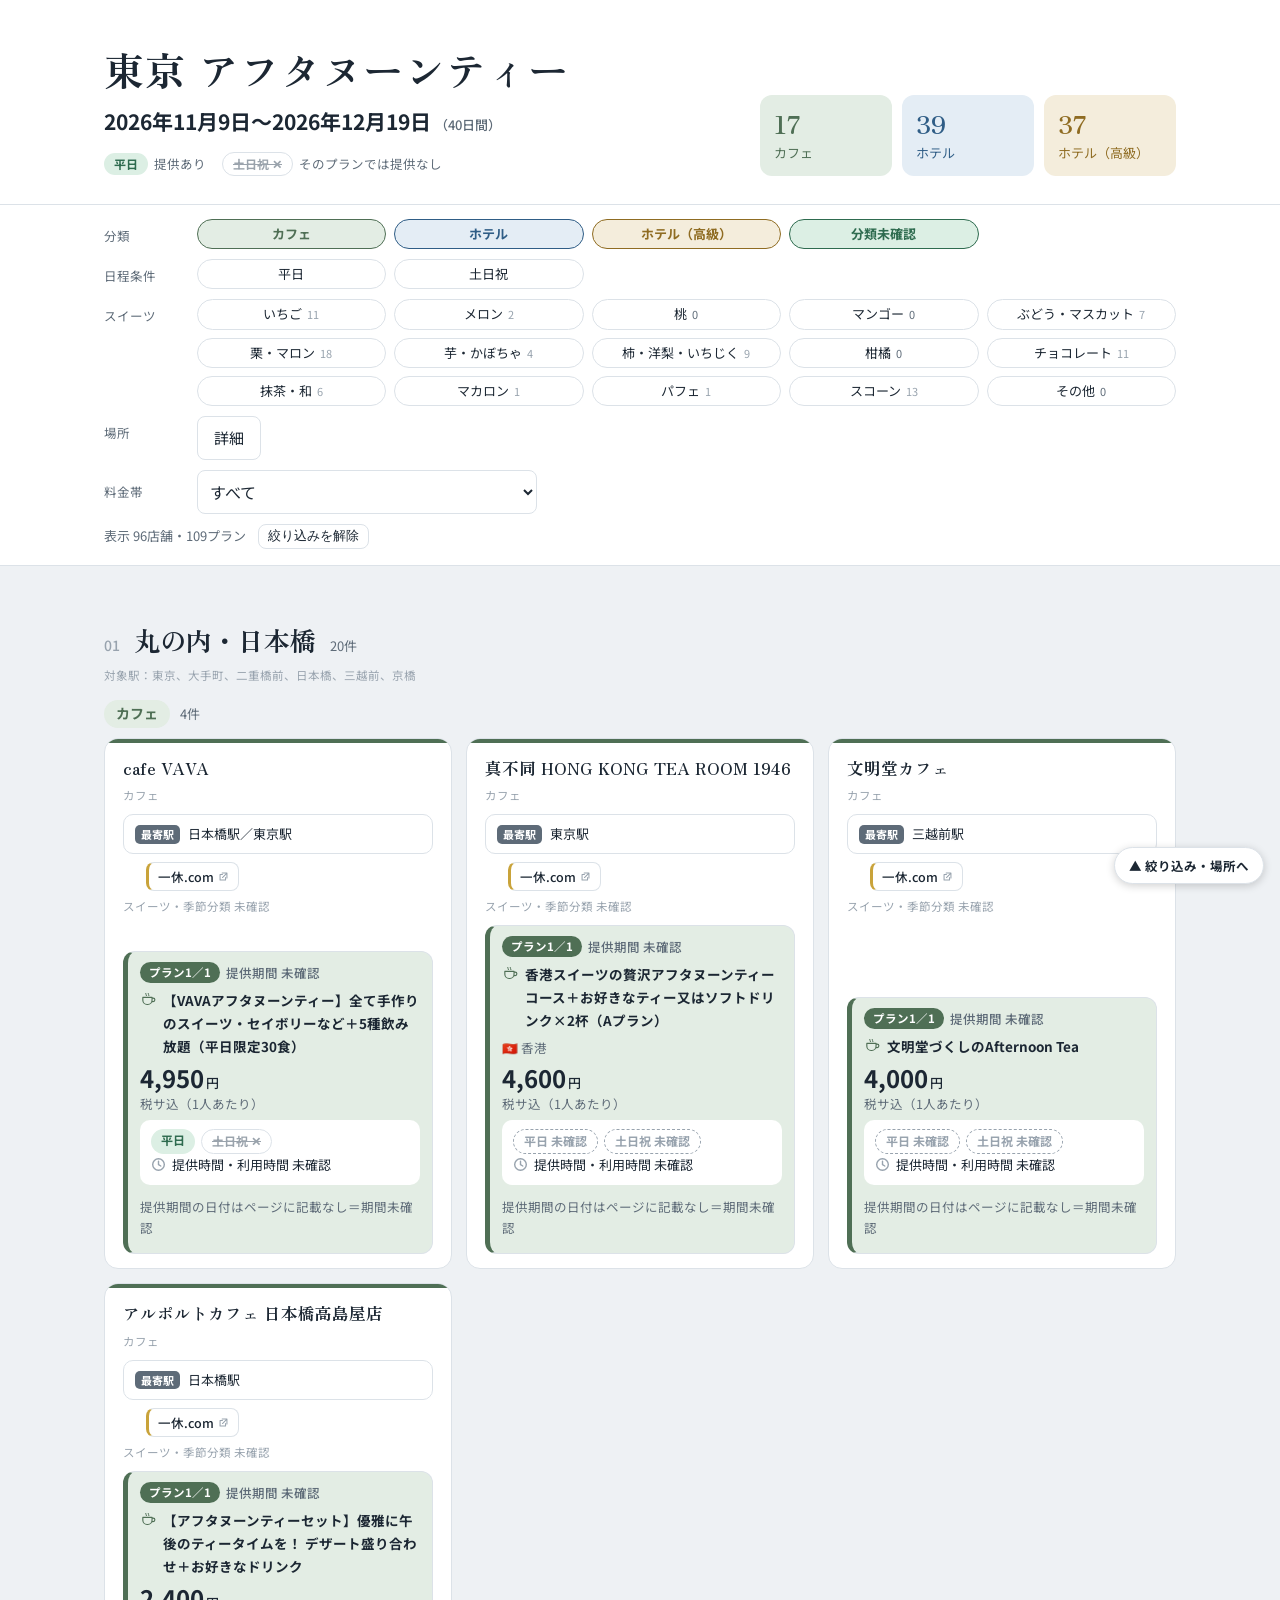
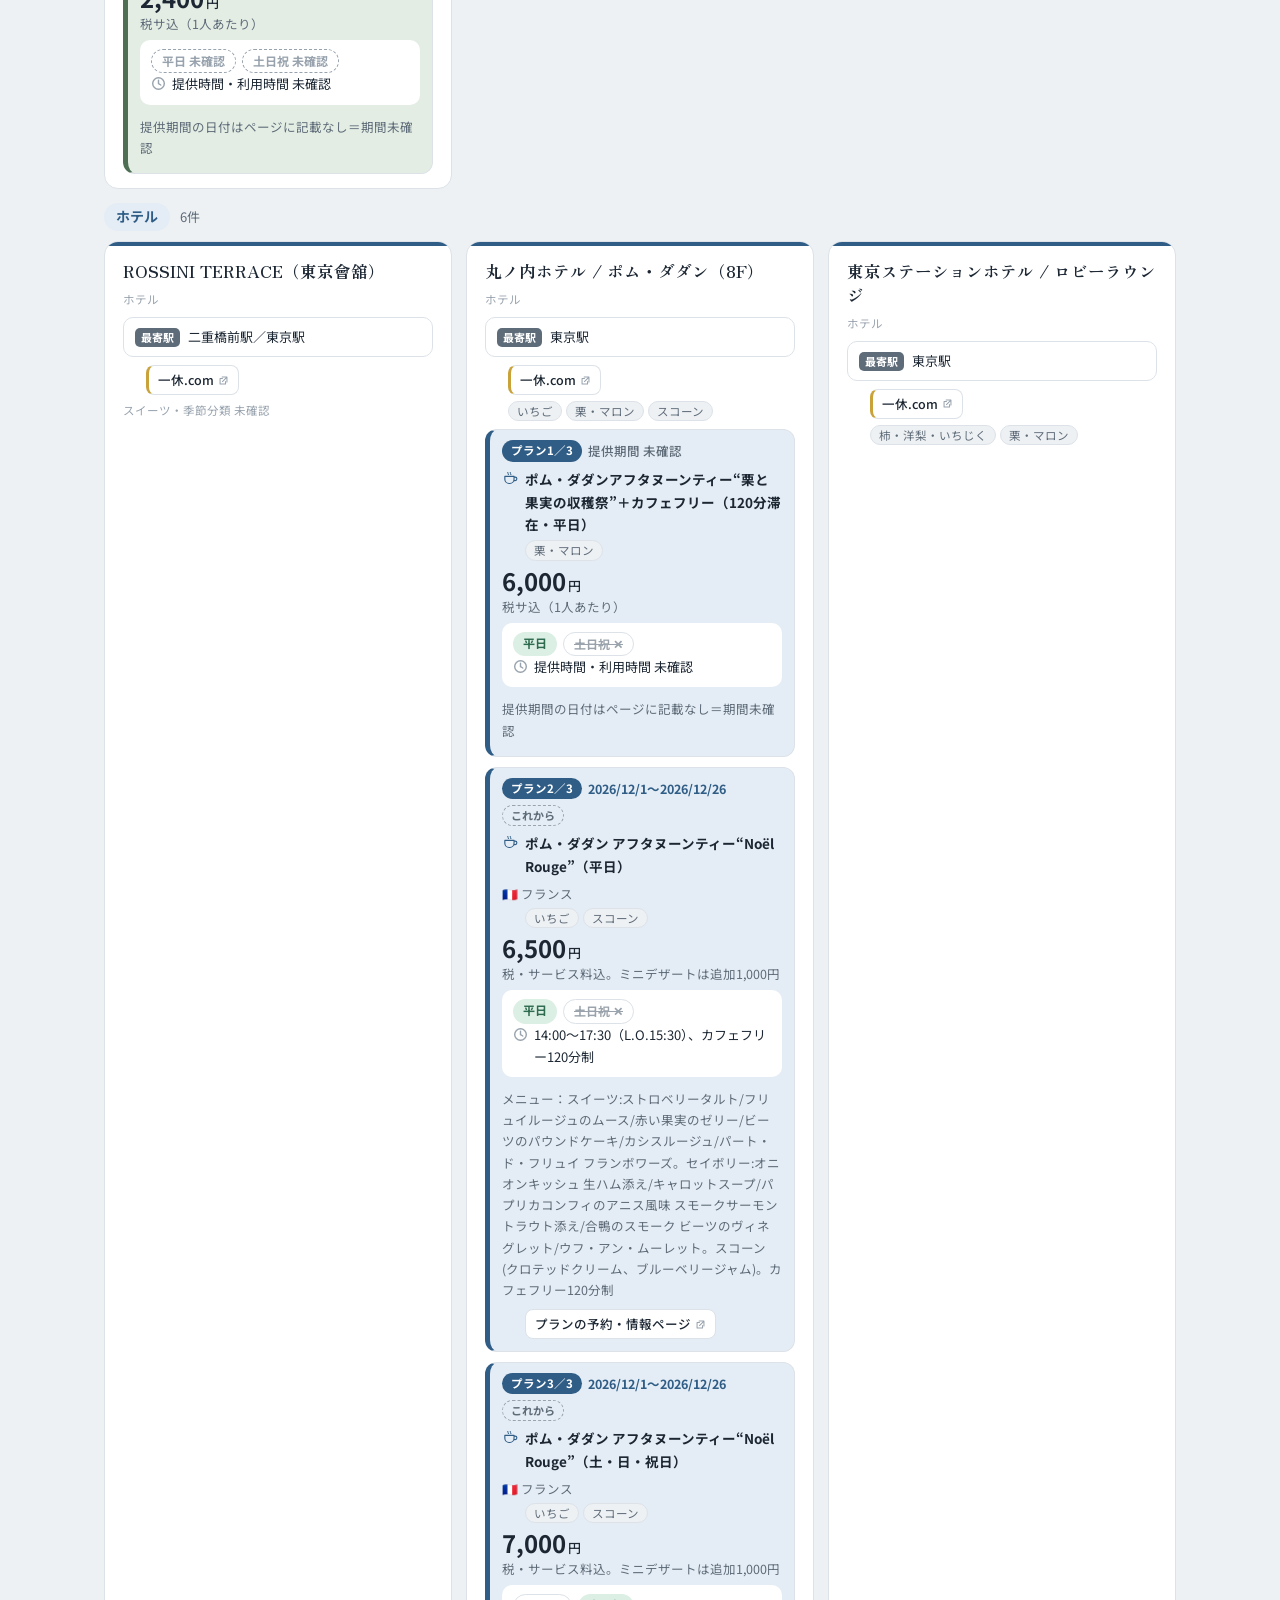
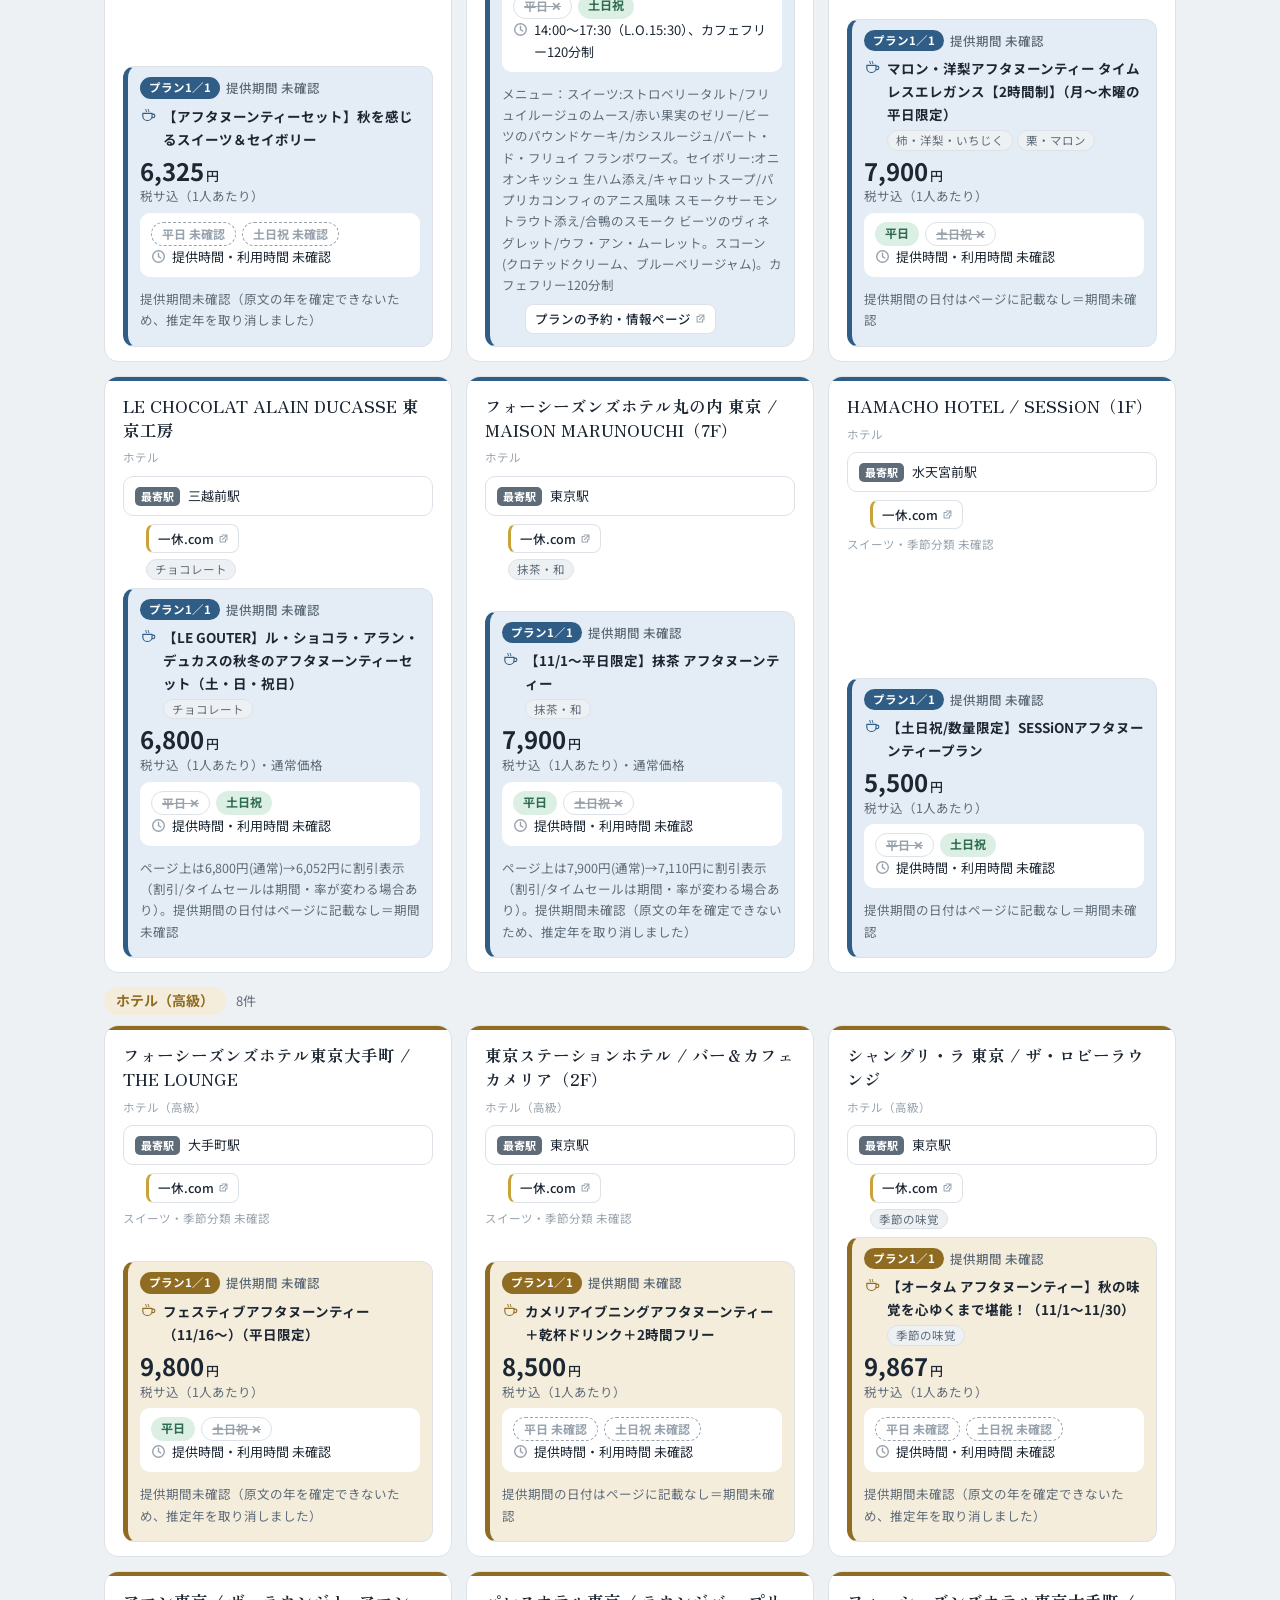
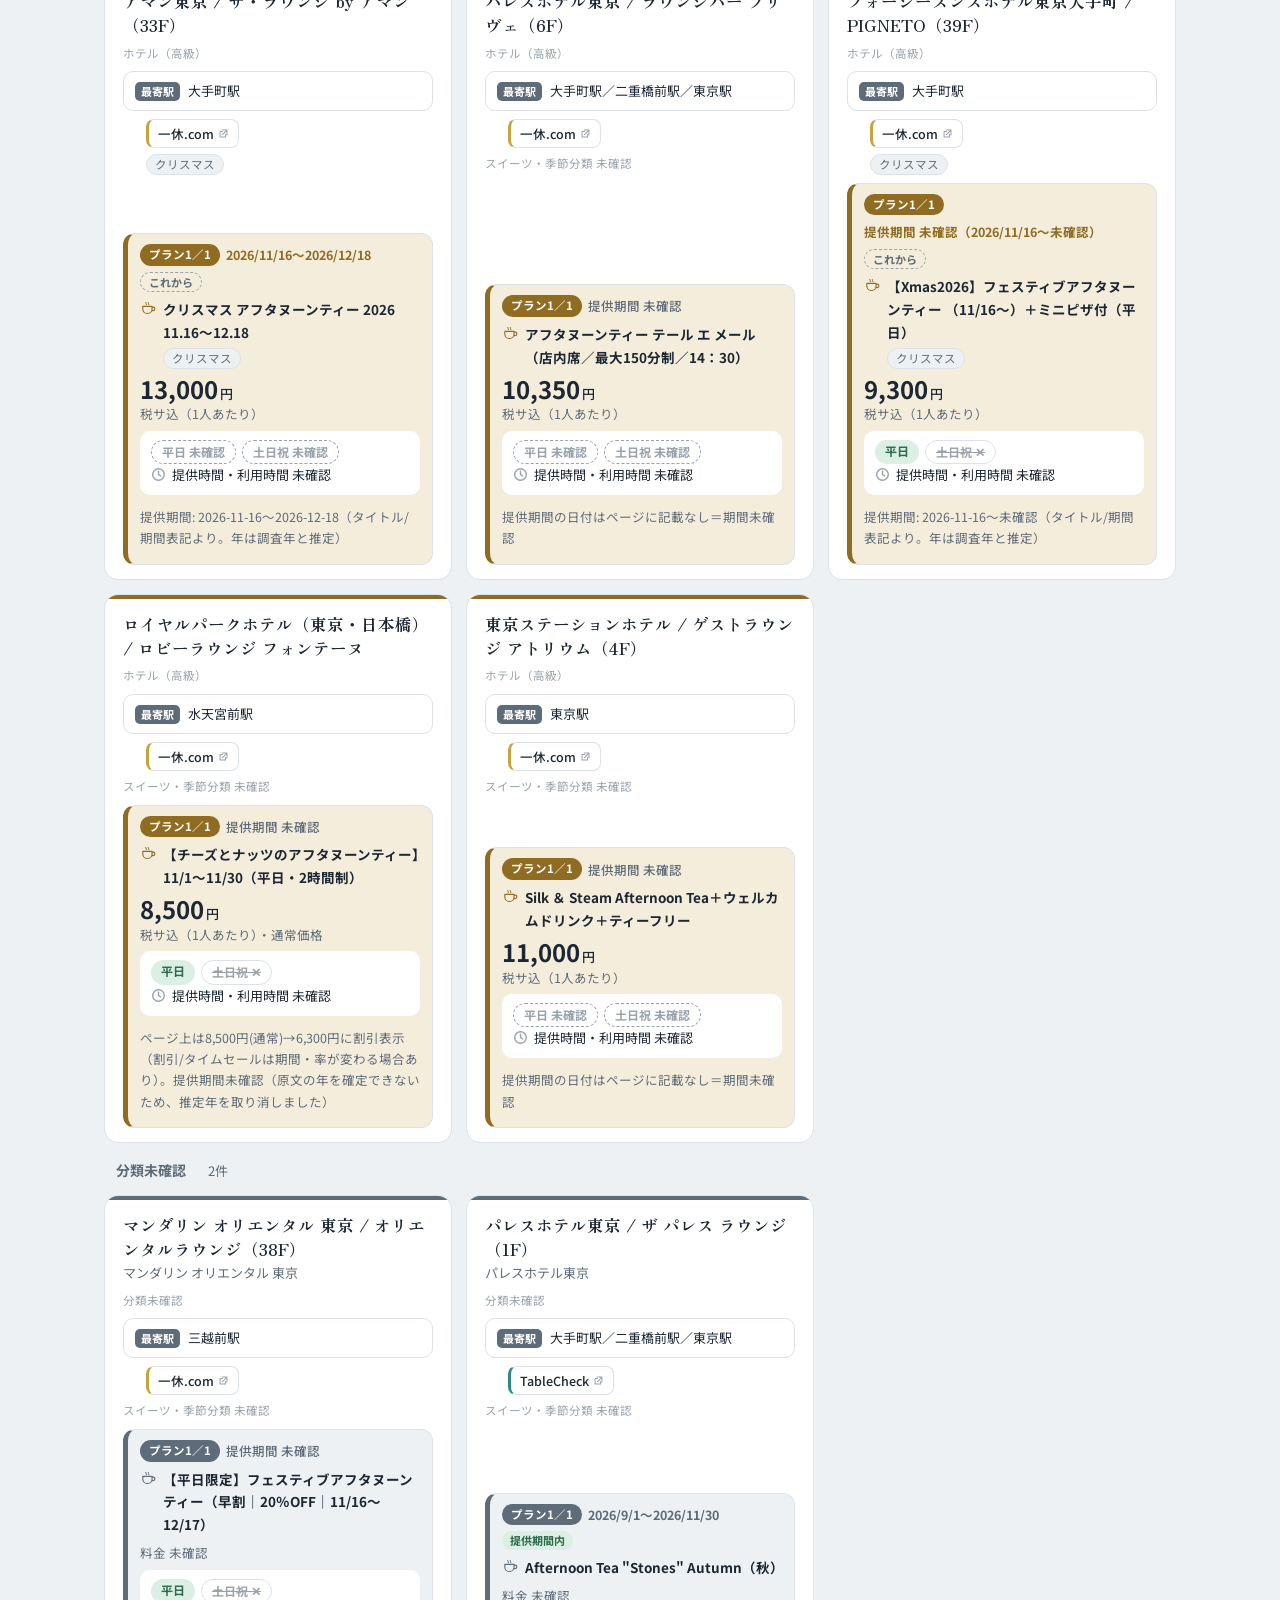
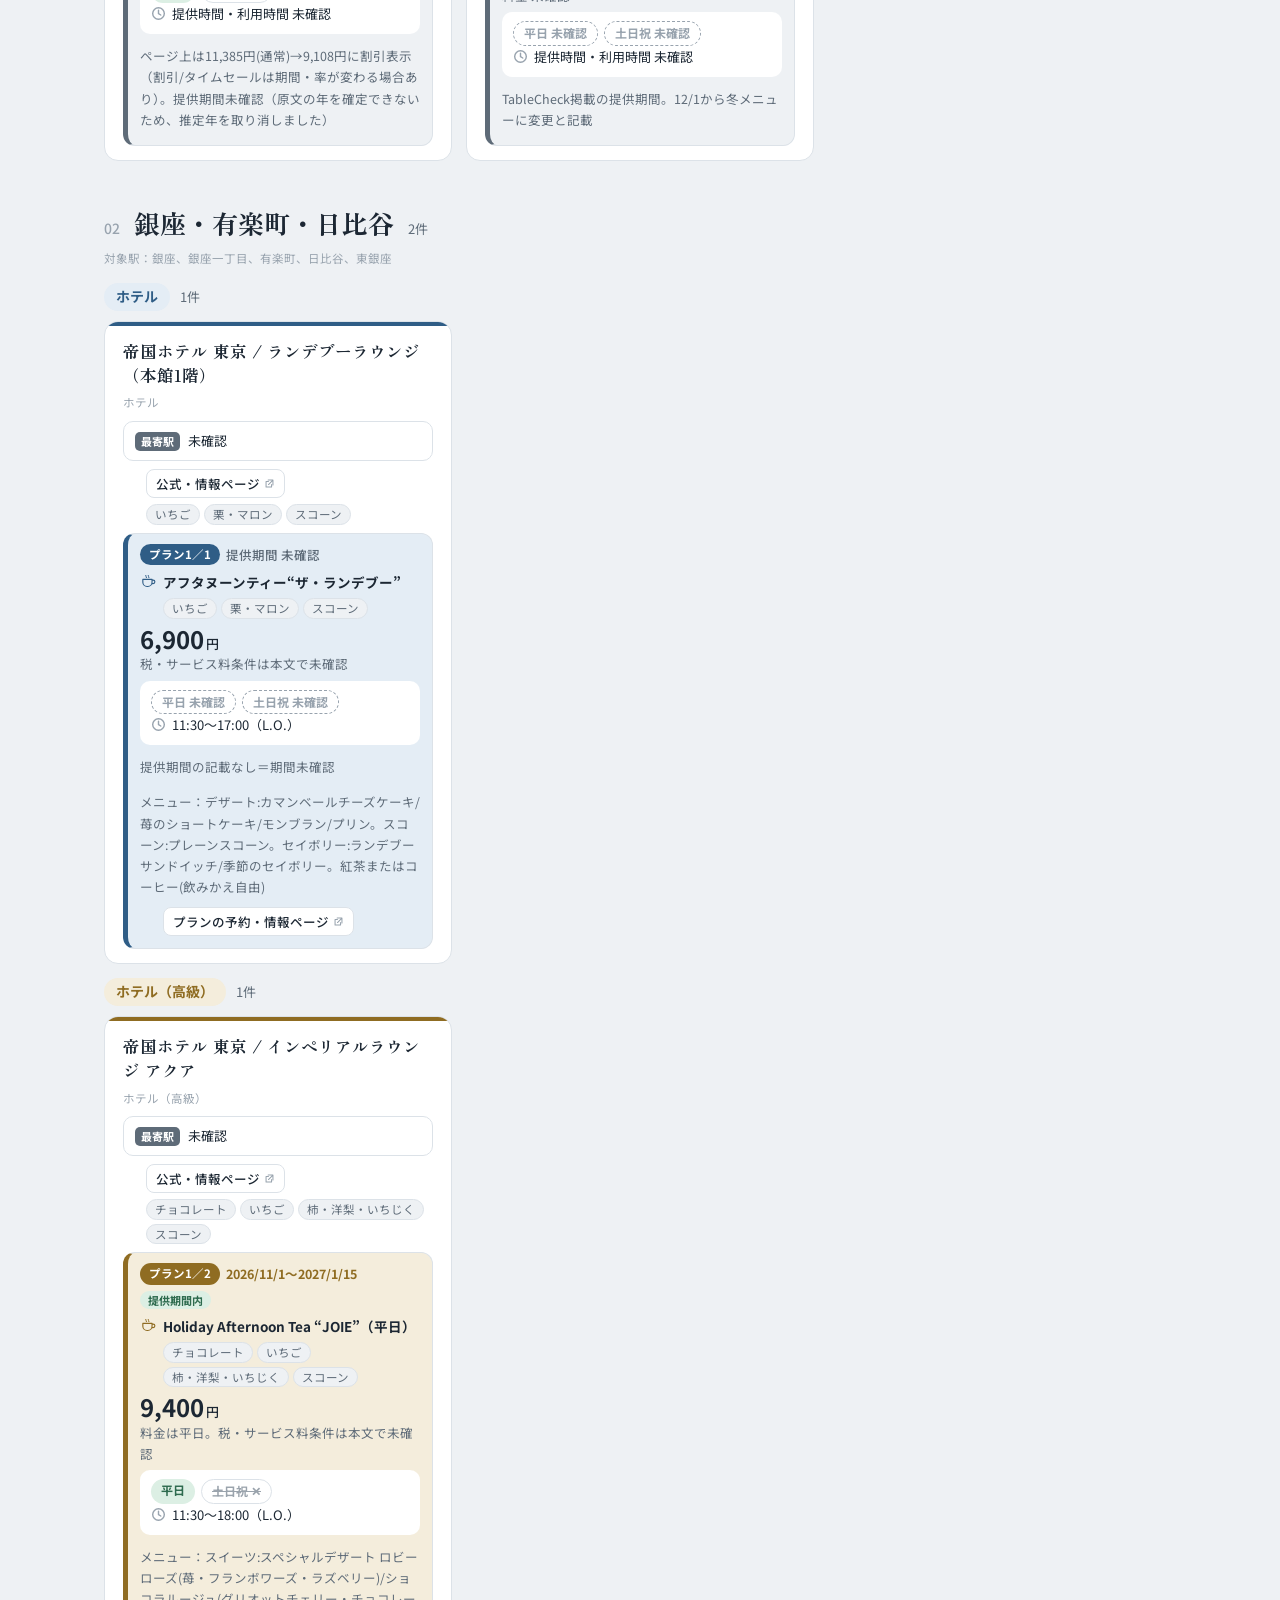
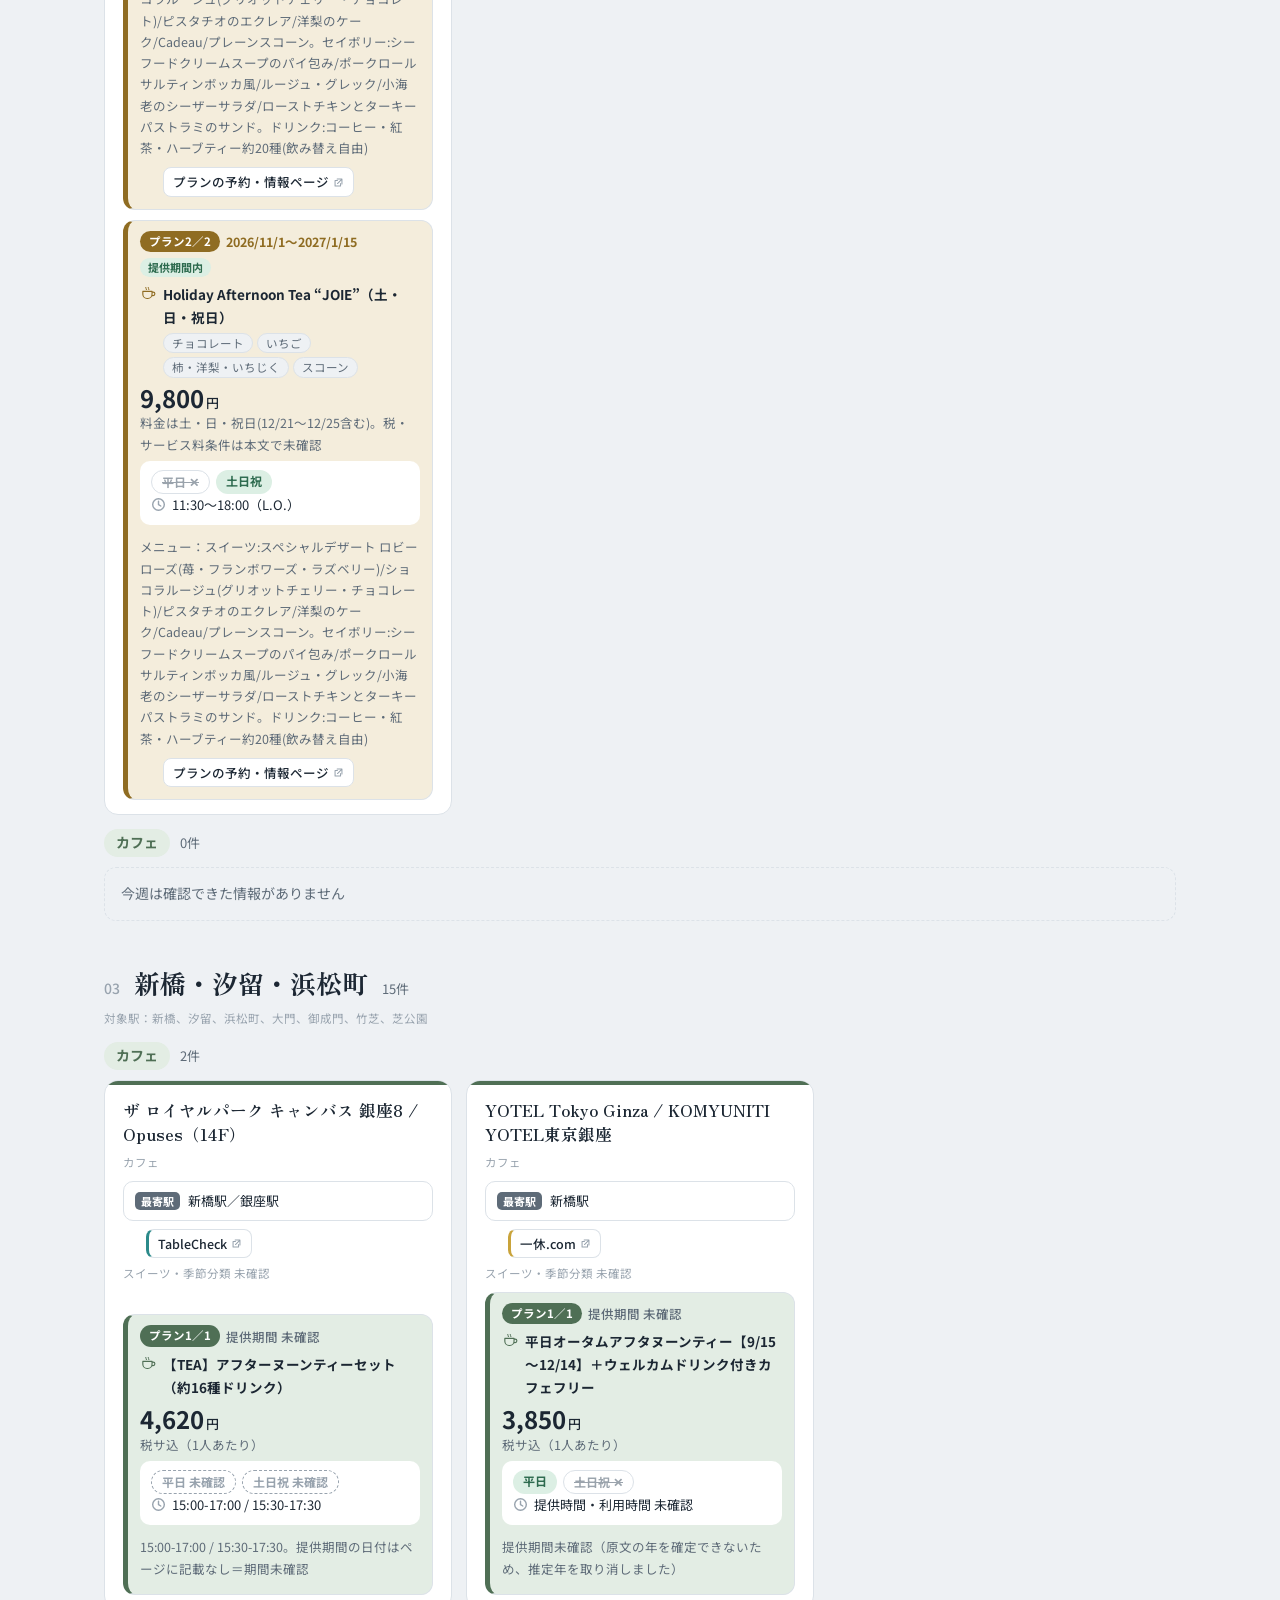
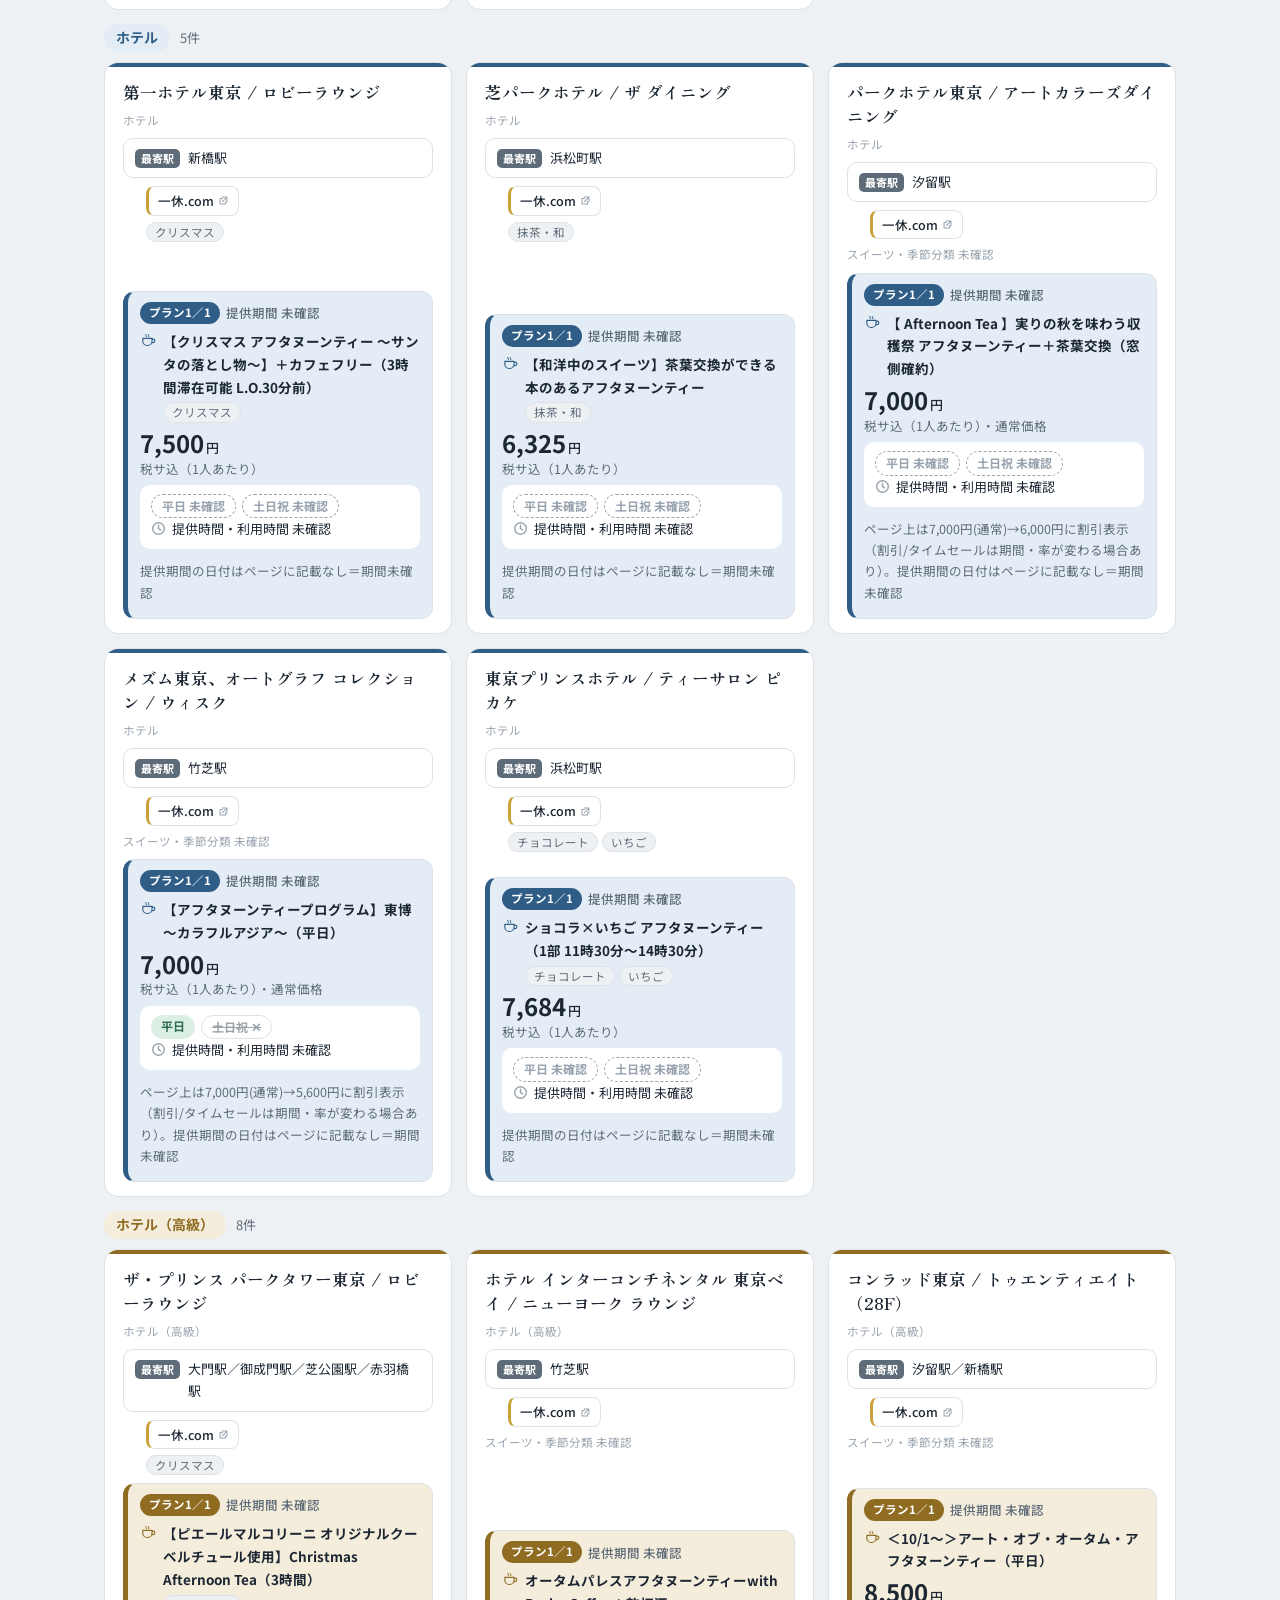
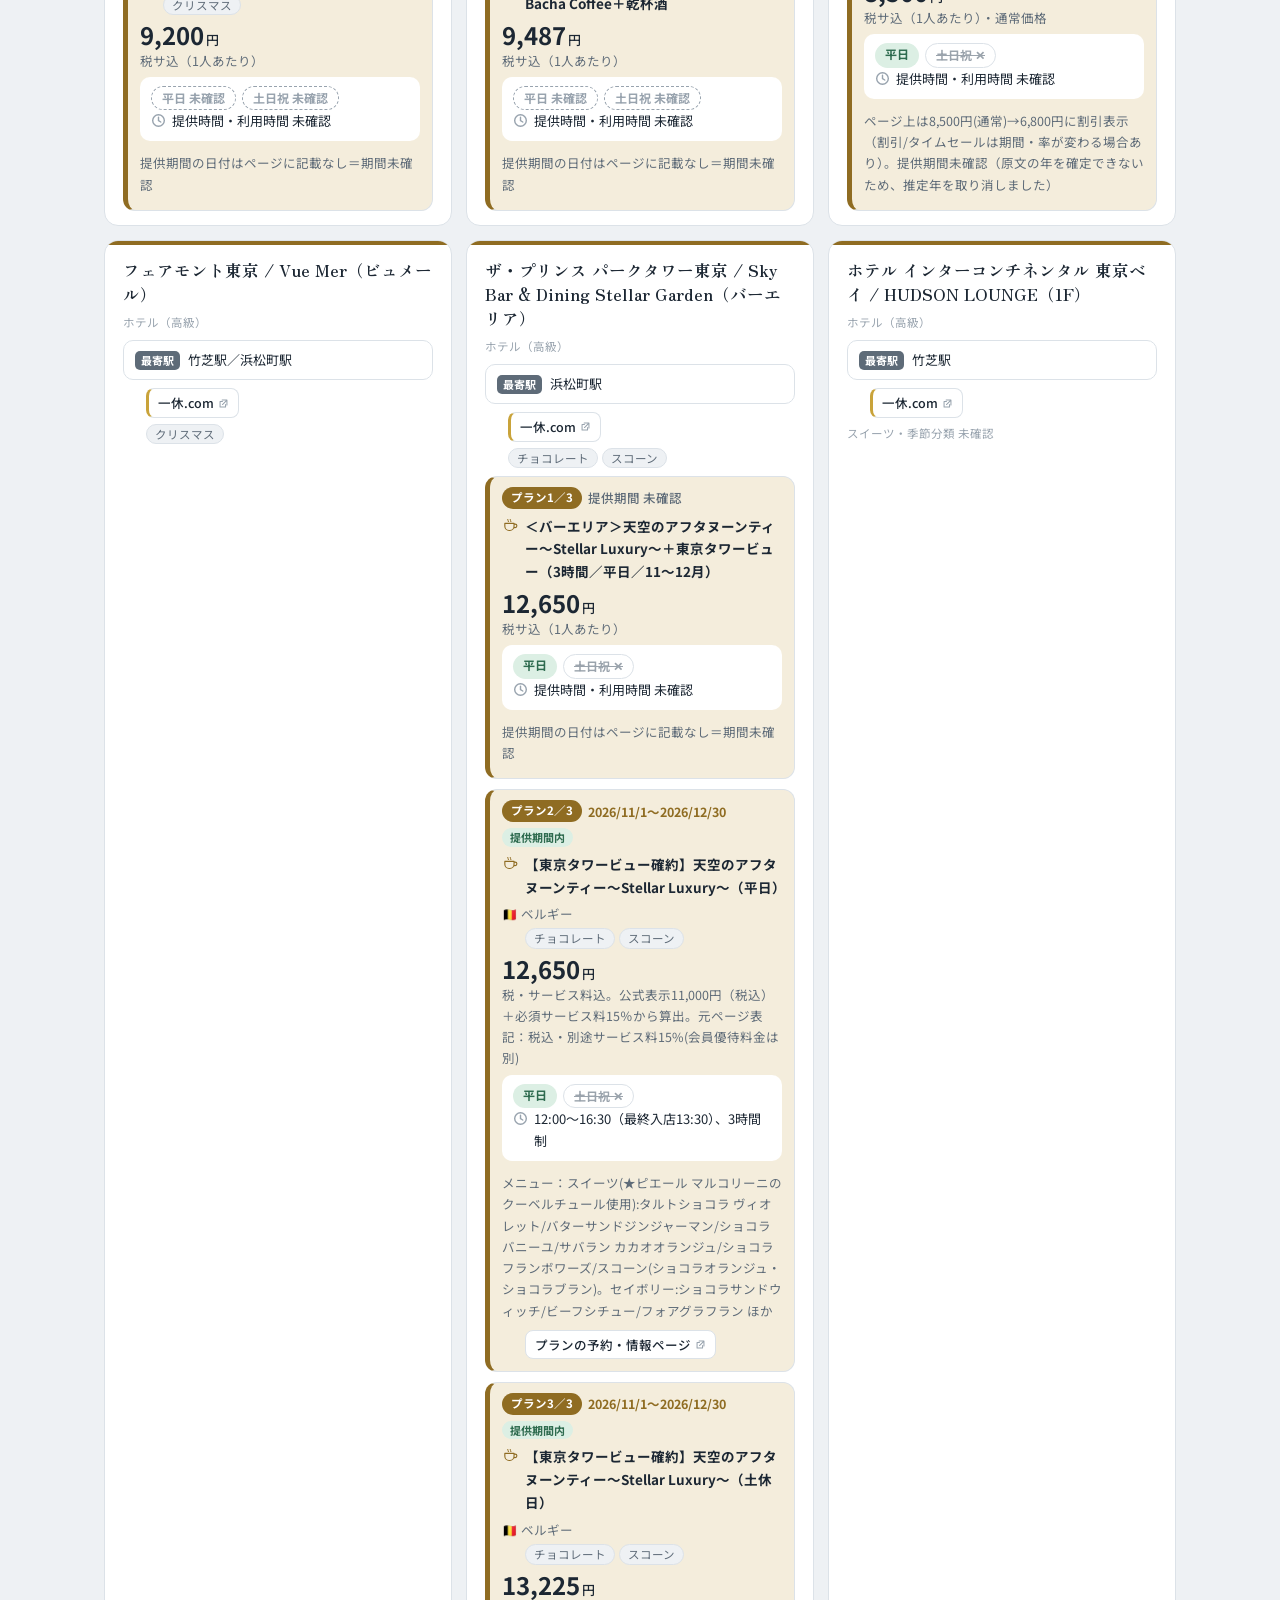
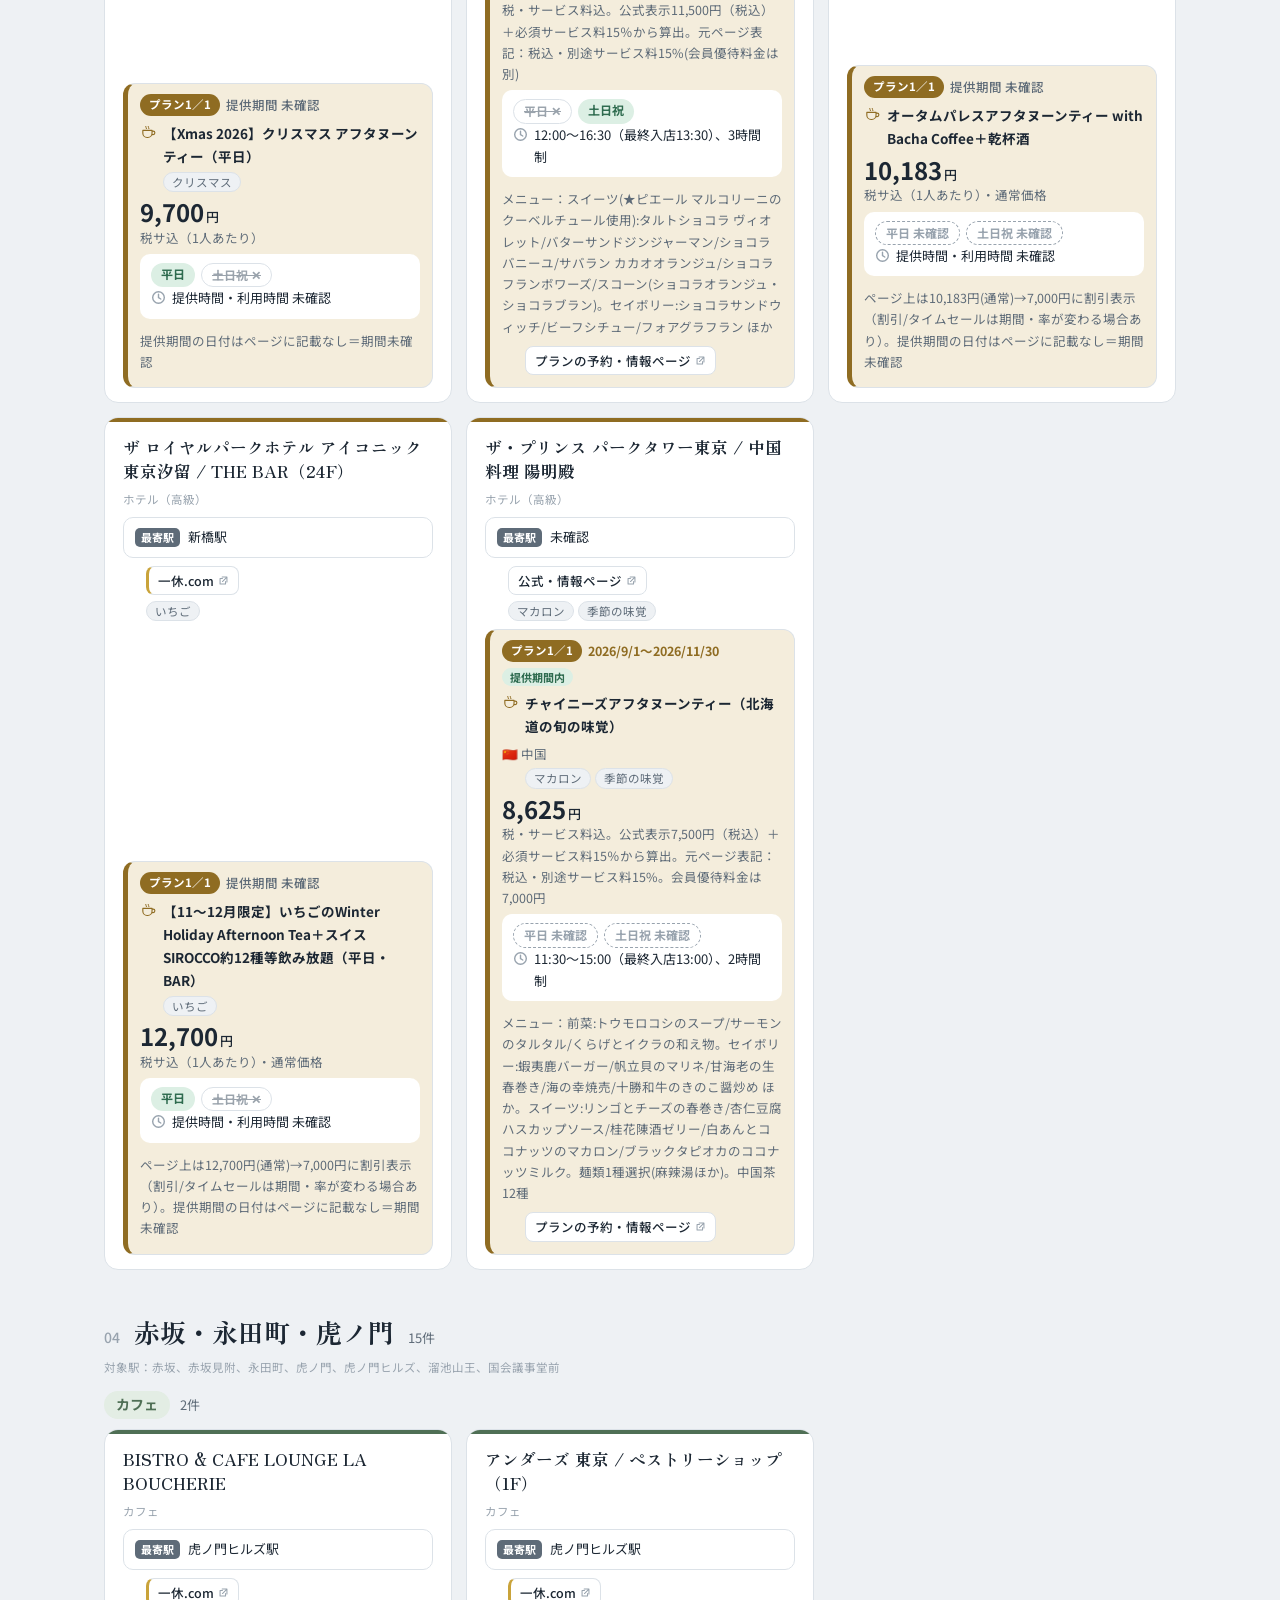
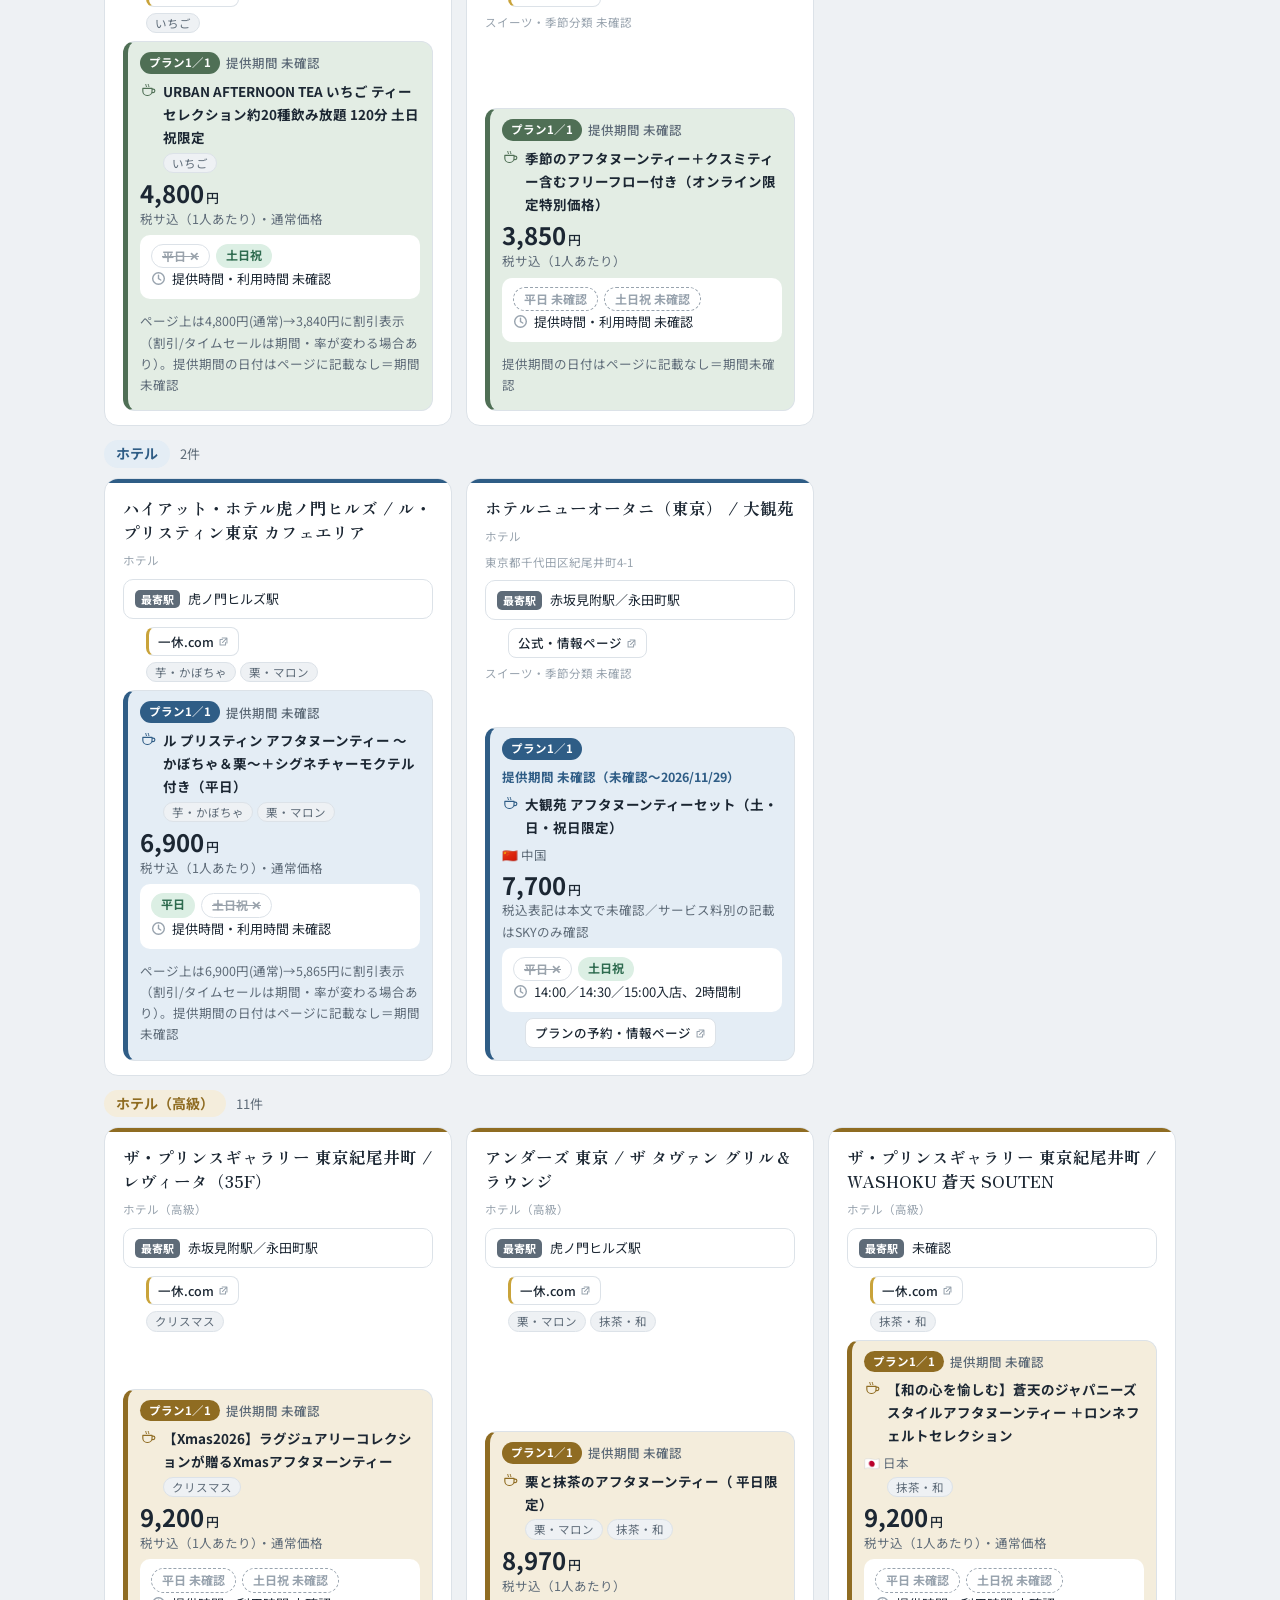
==== commit caf328ff: "B案の第2段階としてbuildと表示データ・指示の正本を統一する" ====
--- a/site/index.html
+++ b/site/index.html
@@ -125,16 +125,16 @@
 }
 </style></head><body>
 <div class="hero"><div class="hero-in"><div><h1>東京 アフタヌーンティー</h1><p class="period">2026年11月9日〜2026年12月19日<small>（40日間）</small></p><p class="lead legendline"><span class="lg"><span class="chip on">平日</span> 提供あり</span><span class="lg"><span class="chip no">土日祝 ✕</span> そのプランでは提供なし</span></p></div><div class="stats"><div class="stat s-cafe"><b>17</b><span>カフェ</span></div><div class="stat s-hotel"><b>39</b><span>ホテル</span></div><div class="stat s-lux"><b>37</b><span>ホテル（高級）</span></div></div></div></div>
-<div class="fpanel" id="top"><div class="fpanel-in"><div class="frow" role="group" aria-label="分類で絞り込み"><span class="lb">分類</span><div class="btns"><button class="fb f-cafe" data-cat="cafe" aria-pressed="true">カフェ</button><button class="fb f-hotel" data-cat="hotel" aria-pressed="true">ホテル</button><button class="fb f-lux" data-cat="lux" aria-pressed="true">ホテル（高級）</button><button class="fb f-x" data-cat="unknown" aria-pressed="true">分類未確認</button></div></div><div class="frow" role="group" aria-label="日程条件で絞り込み"><span class="lb">日程条件</span><div class="btns"><button class="fb f-x" data-x="wd" aria-pressed="false">平日</button><button class="fb f-x" data-x="we" aria-pressed="false">土日祝</button></div></div><div class="frow" role="group" aria-label="スイーツで絞り込み"><span class="lb">スイーツ</span><div class="btns"><button class="fb f-x" data-sw="ichigo" aria-pressed="false">いちご<span class="bc">11</span></button><button class="fb f-x" data-sw="melon" aria-pressed="false">メロン<span class="bc">2</span></button><button class="fb f-x" data-sw="peach" aria-pressed="false">桃<span class="bc zero">0</span></button><button class="fb f-x" data-sw="mango" aria-pressed="false">マンゴー<span class="bc zero">0</span></button><button class="fb f-x" data-sw="grape" aria-pressed="false">ぶどう・<wbr>マスカット<span class="bc">7</span></button><button class="fb f-x" data-sw="kuri" aria-pressed="false">栗・<wbr>マロン<span class="bc">18</span></button><button class="fb f-x" data-sw="imo" aria-pressed="false">芋・<wbr>かぼちゃ<span class="bc">4</span></button><button class="fb f-x" data-sw="kaki" aria-pressed="false">柿・<wbr>洋梨・<wbr>いちじく<span class="bc">9</span></button><button class="fb f-x" data-sw="citrus" aria-pressed="false">柑橘<span class="bc zero">0</span></button><button class="fb f-x" data-sw="choco" aria-pressed="false">チョコレート<span class="bc">11</span></button><button class="fb f-x" data-sw="wa" aria-pressed="false">抹茶・<wbr>和<span class="bc">6</span></button><button class="fb f-x" data-sw="macaron" aria-pressed="false">マカロン<span class="bc">1</span></button><button class="fb f-x" data-sw="parfait" aria-pressed="false">パフェ<span class="bc">1</span></button><button class="fb f-x" data-sw="scone" aria-pressed="false">スコーン<span class="bc">13</span></button><button class="fb f-x" data-sw="other" aria-pressed="false">その他<span class="bc zero">0</span></button></div></div><nav class="frow area-nav" aria-label="エリア"><span class="lb">場所</span><div class="area-disclosure"><button class="lk area-toggle" id="area-toggle" type="button" aria-expanded="false" aria-controls="area-links">詳細</button><div class="btns" id="area-links" hidden><a class="area-btn" href="#a1">丸の内・<wbr>日本橋</a><a class="area-btn" href="#a2">銀座・<wbr>有楽町・<wbr>日比谷</a><a class="area-btn" href="#a3">新橋・<wbr>汐留・<wbr>浜松町</a><a class="area-btn" href="#a4">赤坂・<wbr>永田町・<wbr>虎ノ門</a><a class="area-btn" href="#a5">六本木・<wbr>麻布・<wbr>広尾</a><a class="area-btn" href="#a6">新宿・<wbr>代々木</a><a class="area-btn" href="#a7">渋谷・<wbr>代々木公園</a><a class="area-btn" href="#a8">青山・<wbr>表参道・<wbr>原宿</a><a class="area-btn" href="#a9">恵比寿・<wbr>代官山・<wbr>中目黒</a><a class="area-btn" href="#a10">品川・<wbr>田町・<wbr>五反田</a><a class="area-btn" href="#a11">上野・<wbr>浅草・<wbr>押上</a><a class="area-btn" href="#a12">水道橋・<wbr>御茶ノ水・<wbr>神田</a><a class="area-btn" href="#a13">飯田橋・<wbr>神楽坂・<wbr>四ツ谷</a><a class="area-btn" href="#a14">池袋・<wbr>目白</a></div></div></nav><div class="price-filter-field"><label class="lb" for="price-filter">料金帯</label><select id="price-filter"><option value="all">すべて</option><option value="low">6,000円以下</option><option value="mid">6,001〜9,999円</option><option value="high">10,000円以上</option><option value="unknown">料金未確認</option></select></div><div class="filter-status"><span id="filter-status" role="status" aria-live="polite"></span><button class="lk" id="reset-filters" type="button">絞り込みを解除</button></div></div></div>
+<div class="fpanel" id="top"><div class="fpanel-in"><div class="frow" role="group" aria-label="分類で絞り込み"><span class="lb">分類</span><div class="btns"><button class="fb f-cafe" data-cat="cafe" aria-pressed="true">カフェ</button><button class="fb f-hotel" data-cat="hotel" aria-pressed="true">ホテル</button><button class="fb f-lux" data-cat="lux" aria-pressed="true">ホテル（高級）</button><button class="fb f-x" data-cat="unknown" aria-pressed="true">分類未確認</button></div></div><div class="frow" role="group" aria-label="日程条件で絞り込み"><span class="lb">日程条件</span><div class="btns"><button class="fb f-x" data-x="wd" aria-pressed="false">平日</button><button class="fb f-x" data-x="we" aria-pressed="false">土日祝</button></div></div><div class="frow" role="group" aria-label="スイーツで絞り込み"><span class="lb">スイーツ</span><div class="btns"><button class="fb f-x" data-sw="ichigo" aria-pressed="false">いちご<span class="bc">11</span></button><button class="fb f-x" data-sw="melon" aria-pressed="false">メロン<span class="bc">2</span></button><button class="fb f-x" data-sw="peach" aria-pressed="false">桃<span class="bc zero">0</span></button><button class="fb f-x" data-sw="mango" aria-pressed="false">マンゴー<span class="bc zero">0</span></button><button class="fb f-x" data-sw="grape" aria-pressed="false">ぶどう・<wbr>マスカット<span class="bc">7</span></button><button class="fb f-x" data-sw="kuri" aria-pressed="false">栗・<wbr>マロン<span class="bc">18</span></button><button class="fb f-x" data-sw="imo" aria-pressed="false">芋・<wbr>かぼちゃ<span class="bc">4</span></button><button class="fb f-x" data-sw="kaki" aria-pressed="false">柿・<wbr>洋梨・<wbr>いちじく<span class="bc">9</span></button><button class="fb f-x" data-sw="citrus" aria-pressed="false">柑橘<span class="bc zero">0</span></button><button class="fb f-x" data-sw="choco" aria-pressed="false">チョコレート<span class="bc">11</span></button><button class="fb f-x" data-sw="wa" aria-pressed="false">抹茶・<wbr>和<span class="bc">6</span></button><button class="fb f-x" data-sw="macaron" aria-pressed="false">マカロン<span class="bc">1</span></button><button class="fb f-x" data-sw="parfait" aria-pressed="false">パフェ<span class="bc">1</span></button><button class="fb f-x" data-sw="scone" aria-pressed="false">スコーン<span class="bc">13</span></button><button class="fb f-x" data-sw="other" aria-pressed="false">その他<span class="bc zero">0</span></button></div></div><nav class="frow area-nav" aria-label="エリア"><span class="lb">場所</span><div class="area-disclosure"><button class="lk area-toggle" id="area-toggle" type="button" aria-expanded="false" aria-controls="area-links">詳細</button><div class="btns" id="area-links" hidden><a class="area-btn" href="#a1">丸の内・<wbr>日本橋</a><a class="area-btn" href="#a2">銀座・<wbr>有楽町・<wbr>日比谷</a><a class="area-btn" href="#a3">新橋・<wbr>汐留・<wbr>浜松町</a><a class="area-btn" href="#a4">赤坂・<wbr>永田町・<wbr>虎ノ門</a><a class="area-btn" href="#a5">六本木・<wbr>麻布・<wbr>広尾</a><a class="area-btn" href="#a6">新宿・<wbr>代々木</a><a class="area-btn" href="#a7">渋谷・<wbr>代々木公園</a><a class="area-btn" href="#a8">青山・<wbr>表参道・<wbr>原宿</a><a class="area-btn" href="#a9">恵比寿・<wbr>代官山・<wbr>中目黒</a><a class="area-btn" href="#a10">品川・<wbr>田町・<wbr>五反田</a><a class="area-btn" href="#a11">上野・<wbr>浅草・<wbr>押上</a><a class="area-btn" href="#a12">水道橋・<wbr>御茶ノ水・<wbr>神田</a><a class="area-btn" href="#a13">飯田橋・<wbr>神楽坂・<wbr>四ツ谷</a><a class="area-btn" href="#a14">池袋・<wbr>目白</a></div></div></nav><div class="price-filter-field"><label class="lb" for="price-filter">料金帯</label><select id="price-filter"><option value="all">すべて</option><option value="low">5,000円以下</option><option value="mid">5,001〜8,000円</option><option value="high">8,001円以上</option><option value="unknown">料金未確認</option></select></div><div class="filter-status"><span id="filter-status" role="status" aria-live="polite"></span><button class="lk" id="reset-filters" type="button">絞り込みを解除</button></div></div></div>
 <a class="totop" href="#top">▲ 絞り込み・場所へ</a>
 <main>
 <p class="none" id="no-results" hidden>条件に合う掲載情報はありません。絞り込みを変更してください。</p>
-<section class="area" id="a1"><h2><span class="no">01</span>丸の内・日本橋<span class="acnt">20件</span></h2><p class="rnote">対象駅：東京、大手町、二重橋前、日本橋、三越前、京橋</p><div class="cat c-cafe" data-cat="cafe"><h3><span class="tag">カフェ</span><span class="cnt">4件</span></h3><div class="grid"><article class="card c-cafe" data-cat="cafe" data-shop-sw="" data-sw="" data-wd="1" data-we="0"><div class="top"><header><h4>cafe VAVA</h4></header></div><p class="rnote">カフェ</p><div class="meet"><p><span class="mk">最寄駅</span>日本橋駅／東京駅</p></div><div class="links" aria-label="予約・情報サイト"><a class="lk lk-ik" href="https://restaurant.ikyu.com/112520/plan12815171" target="_blank" rel="noopener noreferrer">一休.com<svg viewBox="0 0 16 16" aria-hidden="true"><path d="M6 3h7v7M13 3 6.5 9.5M11 9.5V13H3V5h3.5" fill="none" stroke="currentColor" stroke-width="1.5" stroke-linecap="round" stroke-linejoin="round"/></svg></a></div><p class="rnote">スイーツ・季節分類 未確認</p><div class="plans"><div class="plan" data-tags-specified="1" data-wd="1" data-we="0" data-sw="" data-price="4950"><div class="plan-hd"><span class="pno">プラン1／1</span><p class="pper na">提供期間 未確認</p></div><p class="theme"><svg viewBox="0 0 24 24" aria-hidden="true"><path d="M4 9h13v4a6 6 0 0 1-6 6H10a6 6 0 0 1-6-6V9zm13 1h1.5a2.5 2.5 0 0 1 0 5H17" fill="none" stroke="currentColor" stroke-width="1.6" stroke-linejoin="round"/><path d="M8 3.5c0 1.5 1.2 1.5 1.2 3M11.5 3.5c0 1.5 1.2 1.5 1.2 3" fill="none" stroke="currentColor" stroke-width="1.4" stroke-linecap="round"/></svg><span>【VAVAアフタヌーンティー】全て手作りのスイーツ・セイボリーなど＋5種飲み放題（平日限定30食）</span></p><div class="price"><span class="pbig">4,950<small>円</small></span><span class="pdet">税サ込（1人あたり）</span></div><div class="when"><div class="chips" aria-label="提供日"><span class="chip on">平日</span><span class="chip no">土日祝 ✕</span></div><p class="time"><svg viewBox="0 0 16 16" aria-hidden="true"><circle cx="8" cy="8" r="6.2" fill="none" stroke="currentColor" stroke-width="1.5"/><path d="M8 4.6V8l2.4 1.6" fill="none" stroke="currentColor" stroke-width="1.5" stroke-linecap="round"/></svg><span>提供時間・利用時間 未確認</span></p></div><p class="dtxt">提供期間の日付はページに記載なし＝期間未確認</p></div></div></article><article class="card c-cafe" data-cat="cafe" data-shop-sw="" data-sw="" data-wd="0" data-we="0"><div class="top"><header><h4>真不同 HONG KONG TEA ROOM 1946</h4></header></div><p class="rnote">カフェ</p><div class="meet"><p><span class="mk">最寄駅</span>東京駅</p></div><div class="links" aria-label="予約・情報サイト"><a class="lk lk-ik" href="https://restaurant.ikyu.com/122278/plan12649319" target="_blank" rel="noopener noreferrer">一休.com<svg viewBox="0 0 16 16" aria-hidden="true"><path d="M6 3h7v7M13 3 6.5 9.5M11 9.5V13H3V5h3.5" fill="none" stroke="currentColor" stroke-width="1.5" stroke-linecap="round" stroke-linejoin="round"/></svg></a></div><p class="rnote">スイーツ・季節分類 未確認</p><div class="plans"><div class="plan" data-tags-specified="1" data-wd="0" data-we="0" data-sw="" data-price="4600"><div class="plan-hd"><span class="pno">プラン1／1</span><p class="pper na">提供期間 未確認</p></div><p class="theme"><svg viewBox="0 0 24 24" aria-hidden="true"><path d="M4 9h13v4a6 6 0 0 1-6 6H10a6 6 0 0 1-6-6V9zm13 1h1.5a2.5 2.5 0 0 1 0 5H17" fill="none" stroke="currentColor" stroke-width="1.6" stroke-linejoin="round"/><path d="M8 3.5c0 1.5 1.2 1.5 1.2 3M11.5 3.5c0 1.5 1.2 1.5 1.2 3" fill="none" stroke="currentColor" stroke-width="1.4" stroke-linecap="round"/></svg><span>香港スイーツの贅沢アフタヌーンティーコース＋お好きなティー又はソフトドリンク×2杯（Aプラン）</span></p><p class="country-theme" aria-label="テーマの国・地域">🇭🇰 香港</p><div class="price"><span class="pbig">4,600<small>円</small></span><span class="pdet">税サ込（1人あたり）</span></div><div class="when"><div class="chips" aria-label="提供日"><span class="chip off">平日 未確認</span><span class="chip off">土日祝 未確認</span></div><p class="time"><svg viewBox="0 0 16 16" aria-hidden="true"><circle cx="8" cy="8" r="6.2" fill="none" stroke="currentColor" stroke-width="1.5"/><path d="M8 4.6V8l2.4 1.6" fill="none" stroke="currentColor" stroke-width="1.5" stroke-linecap="round"/></svg><span>提供時間・利用時間 未確認</span></p></div><p class="dtxt">提供期間の日付はページに記載なし＝期間未確認</p></div></div></article><article class="card c-cafe" data-cat="cafe" data-shop-sw="" data-sw="" data-wd="0" data-we="0"><div class="top"><header><h4>文明堂カフェ</h4></header></div><p class="rnote">カフェ</p><div class="meet"><p><span class="mk">最寄駅</span>三越前駅</p></div><div class="links" aria-label="予約・情報サイト"><a class="lk lk-ik" href="https://restaurant.ikyu.com/154158/plan12866695" target="_blank" rel="noopener noreferrer">一休.com<svg viewBox="0 0 16 16" aria-hidden="true"><path d="M6 3h7v7M13 3 6.5 9.5M11 9.5V13H3V5h3.5" fill="none" stroke="currentColor" stroke-width="1.5" stroke-linecap="round" stroke-linejoin="round"/></svg></a></div><p class="rnote">スイーツ・季節分類 未確認</p><div class="plans"><div class="plan" data-tags-specified="1" data-wd="0" data-we="0" data-sw="" data-price="4000"><div class="plan-hd"><span class="pno">プラン1／1</span><p class="pper na">提供期間 未確認</p></div><p class="theme"><svg viewBox="0 0 24 24" aria-hidden="true"><path d="M4 9h13v4a6 6 0 0 1-6 6H10a6 6 0 0 1-6-6V9zm13 1h1.5a2.5 2.5 0 0 1 0 5H17" fill="none" stroke="currentColor" stroke-width="1.6" stroke-linejoin="round"/><path d="M8 3.5c0 1.5 1.2 1.5 1.2 3M11.5 3.5c0 1.5 1.2 1.5 1.2 3" fill="none" stroke="currentColor" stroke-width="1.4" stroke-linecap="round"/></svg><span>文明堂づくしのAfternoon Tea</span></p><div class="price"><span class="pbig">4,000<small>円</small></span><span class="pdet">税サ込（1人あたり）</span></div><div class="when"><div class="chips" aria-label="提供日"><span class="chip off">平日 未確認</span><span class="chip off">土日祝 未確認</span></div><p class="time"><svg viewBox="0 0 16 16" aria-hidden="true"><circle cx="8" cy="8" r="6.2" fill="none" stroke="currentColor" stroke-width="1.5"/><path d="M8 4.6V8l2.4 1.6" fill="none" stroke="currentColor" stroke-width="1.5" stroke-linecap="round"/></svg><span>提供時間・利用時間 未確認</span></p></div><p class="dtxt">提供期間の日付はページに記載なし＝期間未確認</p></div></div></article><article class="card c-cafe" data-cat="cafe" data-shop-sw="" data-sw="" data-wd="0" data-we="0"><div class="top"><header><h4>アルポルトカフェ 日本橋高島屋店</h4></header></div><p class="rnote">カフェ</p><div class="meet"><p><span class="mk">最寄駅</span>日本橋駅</p></div><div class="links" aria-label="予約・情報サイト"><a class="lk lk-ik" href="https://restaurant.ikyu.com/101719/plan12384641" target="_blank" rel="noopener noreferrer">一休.com<svg viewBox="0 0 16 16" aria-hidden="true"><path d="M6 3h7v7M13 3 6.5 9.5M11 9.5V13H3V5h3.5" fill="none" stroke="currentColor" stroke-width="1.5" stroke-linecap="round" stroke-linejoin="round"/></svg></a></div><p class="rnote">スイーツ・季節分類 未確認</p><div class="plans"><div class="plan" data-tags-specified="1" data-wd="0" data-we="0" data-sw="" data-price="2400"><div class="plan-hd"><span class="pno">プラン1／1</span><p class="pper na">提供期間 未確認</p></div><p class="theme"><svg viewBox="0 0 24 24" aria-hidden="true"><path d="M4 9h13v4a6 6 0 0 1-6 6H10a6 6 0 0 1-6-6V9zm13 1h1.5a2.5 2.5 0 0 1 0 5H17" fill="none" stroke="currentColor" stroke-width="1.6" stroke-linejoin="round"/><path d="M8 3.5c0 1.5 1.2 1.5 1.2 3M11.5 3.5c0 1.5 1.2 1.5 1.2 3" fill="none" stroke="currentColor" stroke-width="1.4" stroke-linecap="round"/></svg><span>【アフタヌーンティーセット】優雅に午後のティータイムを！ デザート盛り合わせ＋お好きなドリンク</span></p><div class="price"><span class="pbig">2,400<small>円</small></span><span class="pdet">税サ込（1人あたり）</span></div><div class="when"><div class="chips" aria-label="提供日"><span class="chip off">平日 未確認</span><span class="chip off">土日祝 未確認</span></div><p class="time"><svg viewBox="0 0 16 16" aria-hidden="true"><circle cx="8" cy="8" r="6.2" fill="none" stroke="currentColor" stroke-width="1.5"/><path d="M8 4.6V8l2.4 1.6" fill="none" stroke="currentColor" stroke-width="1.5" stroke-linecap="round"/></svg><span>提供時間・利用時間 未確認</span></p></div><p class="dtxt">提供期間の日付はページに記載なし＝期間未確認</p></div></div></article></div></div><div class="cat c-hotel" data-cat="hotel"><h3><span class="tag">ホテル</span><span class="cnt">6件</span></h3><div class="grid"><article class="card c-hotel" data-cat="hotel" data-shop-sw="" data-sw="" data-wd="0" data-we="0"><div class="top"><header><h4>ROSSINI TERRACE（東京會舘）</h4></header></div><p class="rnote">ホテル</p><div class="meet"><p><span class="mk">最寄駅</span>二重橋前駅／東京駅</p></div><div class="links" aria-label="予約・情報サイト"><a class="lk lk-ik" href="https://restaurant.ikyu.com/110781/plan12803085" target="_blank" rel="noopener noreferrer">一休.com<svg viewBox="0 0 16 16" aria-hidden="true"><path d="M6 3h7v7M13 3 6.5 9.5M11 9.5V13H3V5h3.5" fill="none" stroke="currentColor" stroke-width="1.5" stroke-linecap="round" stroke-linejoin="round"/></svg></a></div><p class="rnote">スイーツ・季節分類 未確認</p><div class="plans"><div class="plan" data-tags-specified="1" data-wd="0" data-we="0" data-sw="" data-price="6325"><div class="plan-hd"><span class="pno">プラン1／1</span><p class="pper na">提供期間 未確認</p></div><p class="theme"><svg viewBox="0 0 24 24" aria-hidden="true"><path d="M4 9h13v4a6 6 0 0 1-6 6H10a6 6 0 0 1-6-6V9zm13 1h1.5a2.5 2.5 0 0 1 0 5H17" fill="none" stroke="currentColor" stroke-width="1.6" stroke-linejoin="round"/><path d="M8 3.5c0 1.5 1.2 1.5 1.2 3M11.5 3.5c0 1.5 1.2 1.5 1.2 3" fill="none" stroke="currentColor" stroke-width="1.4" stroke-linecap="round"/></svg><span>【アフタヌーンティーセット】秋を感じるスイーツ＆セイボリー</span></p><div class="price"><span class="pbig">6,325<small>円</small></span><span class="pdet">税サ込（1人あたり）</span></div><div class="when"><div class="chips" aria-label="提供日"><span class="chip off">平日 未確認</span><span class="chip off">土日祝 未確認</span></div><p class="time"><svg viewBox="0 0 16 16" aria-hidden="true"><circle cx="8" cy="8" r="6.2" fill="none" stroke="currentColor" stroke-width="1.5"/><path d="M8 4.6V8l2.4 1.6" fill="none" stroke="currentColor" stroke-width="1.5" stroke-linecap="round"/></svg><span>提供時間・利用時間 未確認</span></p></div><p class="dtxt">提供期間未確認（原文の年を確定できないため、推定年を取り消しました）</p></div></div></article><article class="card c-hotel" data-cat="hotel" data-shop-sw="" data-sw="ichigo kuri scone" data-wd="1" data-we="1"><div class="top"><header><h4>丸ノ内ホテル / ポム・ダダン（8F）</h4></header></div><p class="rnote">ホテル</p><div class="meet"><p><span class="mk">最寄駅</span>東京駅</p></div><div class="links" aria-label="予約・情報サイト"><a class="lk lk-ik" href="https://restaurant.ikyu.com/100179/plan12815376" target="_blank" rel="noopener noreferrer">一休.com<svg viewBox="0 0 16 16" aria-hidden="true"><path d="M6 3h7v7M13 3 6.5 9.5M11 9.5V13H3V5h3.5" fill="none" stroke="currentColor" stroke-width="1.5" stroke-linecap="round" stroke-linejoin="round"/></svg></a></div><p class="swt" aria-label="店舗の確認済みタグ"><span>いちご</span><span>栗・マロン</span><span>スコーン</span></p><div class="plans"><div class="plan" data-tags-specified="1" data-wd="1" data-we="0" data-sw="kuri" data-price="6000"><div class="plan-hd"><span class="pno">プラン1／3</span><p class="pper na">提供期間 未確認</p></div><p class="theme"><svg viewBox="0 0 24 24" aria-hidden="true"><path d="M4 9h13v4a6 6 0 0 1-6 6H10a6 6 0 0 1-6-6V9zm13 1h1.5a2.5 2.5 0 0 1 0 5H17" fill="none" stroke="currentColor" stroke-width="1.6" stroke-linejoin="round"/><path d="M8 3.5c0 1.5 1.2 1.5 1.2 3M11.5 3.5c0 1.5 1.2 1.5 1.2 3" fill="none" stroke="currentColor" stroke-width="1.4" stroke-linecap="round"/></svg><span>ポム・ダダンアフタヌーンティー“栗と果実の収穫祭”＋カフェフリー（120分滞在・平日）</span></p><p class="swt" aria-label="スイーツ・季節"><span>栗・マロン</span></p><div class="price"><span class="pbig">6,000<small>円</small></span><span class="pdet">税サ込（1人あたり）</span></div><div class="when"><div class="chips" aria-label="提供日"><span class="chip on">平日</span><span class="chip no">土日祝 ✕</span></div><p class="time"><svg viewBox="0 0 16 16" aria-hidden="true"><circle cx="8" cy="8" r="6.2" fill="none" stroke="currentColor" stroke-width="1.5"/><path d="M8 4.6V8l2.4 1.6" fill="none" stroke="currentColor" stroke-width="1.5" stroke-linecap="round"/></svg><span>提供時間・利用時間 未確認</span></p></div><p class="dtxt">提供期間の日付はページに記載なし＝期間未確認</p></div><div class="plan" data-tags-specified="1" data-wd="1" data-we="0" data-sw="ichigo scone" data-price="6500"><div class="plan-hd"><span class="pno">プラン2／3</span><p class="pper">2026/12/1〜2026/12/26</p><span class="pst soon">これから</span></div><p class="theme"><svg viewBox="0 0 24 24" aria-hidden="true"><path d="M4 9h13v4a6 6 0 0 1-6 6H10a6 6 0 0 1-6-6V9zm13 1h1.5a2.5 2.5 0 0 1 0 5H17" fill="none" stroke="currentColor" stroke-width="1.6" stroke-linejoin="round"/><path d="M8 3.5c0 1.5 1.2 1.5 1.2 3M11.5 3.5c0 1.5 1.2 1.5 1.2 3" fill="none" stroke="currentColor" stroke-width="1.4" stroke-linecap="round"/></svg><span>ポム・ダダン アフタヌーンティー“Noël Rouge”（平日）</span></p><p class="country-theme" aria-label="テーマの国・地域">🇫🇷 フランス風</p><p class="swt" aria-label="スイーツ・季節"><span>いちご</span><span>スコーン</span></p><div class="price"><span class="pbig">6,500<small>円</small></span><span class="pdet">税・サービス料込。ミニデザートは追加1,000円</span></div><div class="when"><div class="chips" aria-label="提供日"><span class="chip on">平日</span><span class="chip no">土日祝 ✕</span></div><p class="time"><svg viewBox="0 0 16 16" aria-hidden="true"><circle cx="8" cy="8" r="6.2" fill="none" stroke="currentColor" stroke-width="1.5"/><path d="M8 4.6V8l2.4 1.6" fill="none" stroke="currentColor" stroke-width="1.5" stroke-linecap="round"/></svg><span>14:00～17:30（L.O.15:30）、カフェフリー120分制</span></p></div><p class="dtxt">メニュー：スイーツ:ストロベリータルト/フリュイルージュのムース/赤い果実のゼリー/ビーツのパウンドケーキ/カシスルージュ/パート・ド・フリュイ フランボワーズ。セイボリー:オニオンキッシュ 生ハム添え/キャロットスープ/パプリカコンフィのアニス風味 スモークサーモントラウト添え/合鴨のスモーク ビーツのヴィネグレット/ウフ・アン・ムーレット。スコーン(クロテッドクリーム、ブルーベリージャム)。カフェフリー120分制</p><div class="links"><a class="lk lk-official" href="https://prtimes.jp/main/html/rd/p/000001450.000039557.html" target="_blank" rel="noopener noreferrer">プランの予約・情報ページ<svg viewBox="0 0 16 16" aria-hidden="true"><path d="M6 3h7v7M13 3 6.5 9.5M11 9.5V13H3V5h3.5" fill="none" stroke="currentColor" stroke-width="1.5" stroke-linecap="round" stroke-linejoin="round"/></svg></a></div></div><div class="plan" data-tags-specified="1" data-wd="0" data-we="1" data-sw="ichigo scone" data-price="7000"><div class="plan-hd"><span class="pno">プラン3／3</span><p class="pper">2026/12/1〜2026/12/26</p><span class="pst soon">これから</span></div><p class="theme"><svg viewBox="0 0 24 24" aria-hidden="true"><path d="M4 9h13v4a6 6 0 0 1-6 6H10a6 6 0 0 1-6-6V9zm13 1h1.5a2.5 2.5 0 0 1 0 5H17" fill="none" stroke="currentColor" stroke-width="1.6" stroke-linejoin="round"/><path d="M8 3.5c0 1.5 1.2 1.5 1.2 3M11.5 3.5c0 1.5 1.2 1.5 1.2 3" fill="none" stroke="currentColor" stroke-width="1.4" stroke-linecap="round"/></svg><span>ポム・ダダン アフタヌーンティー“Noël Rouge”（土・日・祝日）</span></p><p class="country-theme" aria-label="テーマの国・地域">🇫🇷 フランス風</p><p class="swt" aria-label="スイーツ・季節"><span>いちご</span><span>スコーン</span></p><div class="price"><span class="pbig">7,000<small>円</small></span><span class="pdet">税・サービス料込。ミニデザートは追加1,000円</span></div><div class="when"><div class="chips" aria-label="提供日"><span class="chip no">平日 ✕</span><span class="chip on">土日祝</span></div><p class="time"><svg viewBox="0 0 16 16" aria-hidden="true"><circle cx="8" cy="8" r="6.2" fill="none" stroke="currentColor" stroke-width="1.5"/><path d="M8 4.6V8l2.4 1.6" fill="none" stroke="currentColor" stroke-width="1.5" stroke-linecap="round"/></svg><span>14:00～17:30（L.O.15:30）、カフェフリー120分制</span></p></div><p class="dtxt">メニュー：スイーツ:ストロベリータルト/フリュイルージュのムース/赤い果実のゼリー/ビーツのパウンドケーキ/カシスルージュ/パート・ド・フリュイ フランボワーズ。セイボリー:オニオンキッシュ 生ハム添え/キャロットスープ/パプリカコンフィのアニス風味 スモークサーモントラウト添え/合鴨のスモーク ビーツのヴィネグレット/ウフ・アン・ムーレット。スコーン(クロテッドクリーム、ブルーベリージャム)。カフェフリー120分制</p><div class="links"><a class="lk lk-official" href="https://prtimes.jp/main/html/rd/p/000001450.000039557.html" target="_blank" rel="noopener noreferrer">プランの予約・情報ページ<svg viewBox="0 0 16 16" aria-hidden="true"><path d="M6 3h7v7M13 3 6.5 9.5M11 9.5V13H3V5h3.5" fill="none" stroke="currentColor" stroke-width="1.5" stroke-linecap="round" stroke-linejoin="round"/></svg></a></div></div></div></article><article class="card c-hotel" data-cat="hotel" data-shop-sw="" data-sw="kaki kuri" data-wd="1" data-we="0"><div class="top"><header><h4>東京ステーションホテル / ロビーラウンジ</h4></header></div><p class="rnote">ホテル</p><div class="meet"><p><span class="mk">最寄駅</span>東京駅</p></div><div class="links" aria-label="予約・情報サイト"><a class="lk lk-ik" href="https://restaurant.ikyu.com/102900/plan12787122" target="_blank" rel="noopener noreferrer">一休.com<svg viewBox="0 0 16 16" aria-hidden="true"><path d="M6 3h7v7M13 3 6.5 9.5M11 9.5V13H3V5h3.5" fill="none" stroke="currentColor" stroke-width="1.5" stroke-linecap="round" stroke-linejoin="round"/></svg></a></div><p class="swt" aria-label="店舗の確認済みタグ"><span>柿・洋梨・いちじく</span><span>栗・マロン</span></p><div class="plans"><div class="plan" data-tags-specified="1" data-wd="1" data-we="0" data-sw="kaki kuri" data-price="7900"><div class="plan-hd"><span class="pno">プラン1／1</span><p class="pper na">提供期間 未確認</p></div><p class="theme"><svg viewBox="0 0 24 24" aria-hidden="true"><path d="M4 9h13v4a6 6 0 0 1-6 6H10a6 6 0 0 1-6-6V9zm13 1h1.5a2.5 2.5 0 0 1 0 5H17" fill="none" stroke="currentColor" stroke-width="1.6" stroke-linejoin="round"/><path d="M8 3.5c0 1.5 1.2 1.5 1.2 3M11.5 3.5c0 1.5 1.2 1.5 1.2 3" fill="none" stroke="currentColor" stroke-width="1.4" stroke-linecap="round"/></svg><span>マロン・洋梨アフタヌーンティー タイムレスエレガンス【2時間制】（月～木曜の平日限定）</span></p><p class="swt" aria-label="スイーツ・季節"><span>柿・洋梨・いちじく</span><span>栗・マロン</span></p><div class="price"><span class="pbig">7,900<small>円</small></span><span class="pdet">税サ込（1人あたり）</span></div><div class="when"><div class="chips" aria-label="提供日"><span class="chip on">平日</span><span class="chip no">土日祝 ✕</span></div><p class="time"><svg viewBox="0 0 16 16" aria-hidden="true"><circle cx="8" cy="8" r="6.2" fill="none" stroke="currentColor" stroke-width="1.5"/><path d="M8 4.6V8l2.4 1.6" fill="none" stroke="currentColor" stroke-width="1.5" stroke-linecap="round"/></svg><span>提供時間・利用時間 未確認</span></p></div><p class="dtxt">提供期間の日付はページに記載なし＝期間未確認</p></div></div></article><article class="card c-hotel" data-cat="hotel" data-shop-sw="" data-sw="choco" data-wd="0" data-we="1"><div class="top"><header><h4>LE CHOCOLAT ALAIN DUCASSE 東京工房</h4></header></div><p class="rnote">ホテル</p><div class="meet"><p><span class="mk">最寄駅</span>三越前駅</p></div><div class="links" aria-label="予約・情報サイト"><a class="lk lk-ik" href="https://restaurant.ikyu.com/112311/plan12739895" target="_blank" rel="noopener noreferrer">一休.com<svg viewBox="0 0 16 16" aria-hidden="true"><path d="M6 3h7v7M13 3 6.5 9.5M11 9.5V13H3V5h3.5" fill="none" stroke="currentColor" stroke-width="1.5" stroke-linecap="round" stroke-linejoin="round"/></svg></a></div><p class="swt" aria-label="店舗の確認済みタグ"><span>チョコレート</span></p><div class="plans"><div class="plan" data-tags-specified="1" data-wd="0" data-we="1" data-sw="choco" data-price="6800"><div class="plan-hd"><span class="pno">プラン1／1</span><p class="pper na">提供期間 未確認</p></div><p class="theme"><svg viewBox="0 0 24 24" aria-hidden="true"><path d="M4 9h13v4a6 6 0 0 1-6 6H10a6 6 0 0 1-6-6V9zm13 1h1.5a2.5 2.5 0 0 1 0 5H17" fill="none" stroke="currentColor" stroke-width="1.6" stroke-linejoin="round"/><path d="M8 3.5c0 1.5 1.2 1.5 1.2 3M11.5 3.5c0 1.5 1.2 1.5 1.2 3" fill="none" stroke="currentColor" stroke-width="1.4" stroke-linecap="round"/></svg><span>【LE GOUTER】ル・ショコラ・アラン・デュカスの秋冬のアフタヌーンティーセット（土・日・祝日）</span></p><p class="swt" aria-label="スイーツ・季節"><span>チョコレート</span></p><div class="price"><span class="pbig">6,800<small>円</small></span><span class="pdet">税サ込（1人あたり）・通常価格</span></div><div class="when"><div class="chips" aria-label="提供日"><span class="chip no">平日 ✕</span><span class="chip on">土日祝</span></div><p class="time"><svg viewBox="0 0 16 16" aria-hidden="true"><circle cx="8" cy="8" r="6.2" fill="none" stroke="currentColor" stroke-width="1.5"/><path d="M8 4.6V8l2.4 1.6" fill="none" stroke="currentColor" stroke-width="1.5" stroke-linecap="round"/></svg><span>提供時間・利用時間 未確認</span></p></div><p class="dtxt">ページ上は6,800円(通常)→6,052円に割引表示（割引/タイムセールは期間・率が変わる場合あり）。提供期間の日付はページに記載なし＝期間未確認</p></div></div></article><article class="card c-hotel" data-cat="hotel" data-shop-sw="" data-sw="wa" data-wd="1" data-we="0"><div class="top"><header><h4>フォーシーズンズホテル丸の内 東京 / MAISON MARUNOUCHI（7F）</h4></header></div><p class="rnote">ホテル</p><div class="meet"><p><span class="mk">最寄駅</span>東京駅</p></div><div class="links" aria-label="予約・情報サイト"><a class="lk lk-ik" href="https://restaurant.ikyu.com/117086/plan12872041" target="_blank" rel="noopener noreferrer">一休.com<svg viewBox="0 0 16 16" aria-hidden="true"><path d="M6 3h7v7M13 3 6.5 9.5M11 9.5V13H3V5h3.5" fill="none" stroke="currentColor" stroke-width="1.5" stroke-linecap="round" stroke-linejoin="round"/></svg></a></div><p class="swt" aria-label="店舗の確認済みタグ"><span>抹茶・和</span></p><div class="plans"><div class="plan" data-tags-specified="1" data-wd="1" data-we="0" data-sw="wa" data-price="7900"><div class="plan-hd"><span class="pno">プラン1／1</span><p class="pper na">提供期間 未確認</p></div><p class="theme"><svg viewBox="0 0 24 24" aria-hidden="true"><path d="M4 9h13v4a6 6 0 0 1-6 6H10a6 6 0 0 1-6-6V9zm13 1h1.5a2.5 2.5 0 0 1 0 5H17" fill="none" stroke="currentColor" stroke-width="1.6" stroke-linejoin="round"/><path d="M8 3.5c0 1.5 1.2 1.5 1.2 3M11.5 3.5c0 1.5 1.2 1.5 1.2 3" fill="none" stroke="currentColor" stroke-width="1.4" stroke-linecap="round"/></svg><span>【11/1～平日限定】抹茶 アフタヌーンティー</span></p><p class="swt" aria-label="スイーツ・季節"><span>抹茶・和</span></p><div class="price"><span class="pbig">7,900<small>円</small></span><span class="pdet">税サ込（1人あたり）・通常価格</span></div><div class="when"><div class="chips" aria-label="提供日"><span class="chip on">平日</span><span class="chip no">土日祝 ✕</span></div><p class="time"><svg viewBox="0 0 16 16" aria-hidden="true"><circle cx="8" cy="8" r="6.2" fill="none" stroke="currentColor" stroke-width="1.5"/><path d="M8 4.6V8l2.4 1.6" fill="none" stroke="currentColor" stroke-width="1.5" stroke-linecap="round"/></svg><span>提供時間・利用時間 未確認</span></p></div><p class="dtxt">ページ上は7,900円(通常)→7,110円に割引表示（割引/タイムセールは期間・率が変わる場合あり）。提供期間未確認（原文の年を確定できないため、推定年を取り消しました）</p></div></div></article><article class="card c-hotel" data-cat="hotel" data-shop-sw="" data-sw="" data-wd="0" data-we="1"><div class="top"><header><h4>HAMACHO HOTEL / SESSiON（1F）</h4></header></div><p class="rnote">ホテル</p><div class="meet"><p><span class="mk">最寄駅</span>水天宮前駅</p></div><div class="links" aria-label="予約・情報サイト"><a class="lk lk-ik" href="https://restaurant.ikyu.com/112036/plan12822858" target="_blank" rel="noopener noreferrer">一休.com<svg viewBox="0 0 16 16" aria-hidden="true"><path d="M6 3h7v7M13 3 6.5 9.5M11 9.5V13H3V5h3.5" fill="none" stroke="currentColor" stroke-width="1.5" stroke-linecap="round" stroke-linejoin="round"/></svg></a></div><p class="rnote">スイーツ・季節分類 未確認</p><div class="plans"><div class="plan" data-tags-specified="1" data-wd="0" data-we="1" data-sw="" data-price="5500"><div class="plan-hd"><span class="pno">プラン1／1</span><p class="pper na">提供期間 未確認</p></div><p class="theme"><svg viewBox="0 0 24 24" aria-hidden="true"><path d="M4 9h13v4a6 6 0 0 1-6 6H10a6 6 0 0 1-6-6V9zm13 1h1.5a2.5 2.5 0 0 1 0 5H17" fill="none" stroke="currentColor" stroke-width="1.6" stroke-linejoin="round"/><path d="M8 3.5c0 1.5 1.2 1.5 1.2 3M11.5 3.5c0 1.5 1.2 1.5 1.2 3" fill="none" stroke="currentColor" stroke-width="1.4" stroke-linecap="round"/></svg><span>【土日祝/数量限定】SESSiONアフタヌーンティープラン</span></p><div class="price"><span class="pbig">5,500<small>円</small></span><span class="pdet">税サ込（1人あたり）</span></div><div class="when"><div class="chips" aria-label="提供日"><span class="chip no">平日 ✕</span><span class="chip on">土日祝</span></div><p class="time"><svg viewBox="0 0 16 16" aria-hidden="true"><circle cx="8" cy="8" r="6.2" fill="none" stroke="currentColor" stroke-width="1.5"/><path d="M8 4.6V8l2.4 1.6" fill="none" stroke="currentColor" stroke-width="1.5" stroke-linecap="round"/></svg><span>提供時間・利用時間 未確認</span></p></div><p class="dtxt">提供期間の日付はページに記載なし＝期間未確認</p></div></div></article></div></div><div class="cat c-lux" data-cat="lux"><h3><span class="tag">ホテル（高級）</span><span class="cnt">8件</span></h3><div class="grid"><article class="card c-lux" data-cat="lux" data-shop-sw="" data-sw="" data-wd="1" data-we="0"><div class="top"><header><h4>フォーシーズンズホテル東京大手町 / THE LOUNGE</h4></header></div><p class="rnote">ホテル（高級）</p><div class="meet"><p><span class="mk">最寄駅</span>大手町駅</p></div><div class="links" aria-label="予約・情報サイト"><a class="lk lk-ik" href="https://restaurant.ikyu.com/115189/plan12835763" target="_blank" rel="noopener noreferrer">一休.com<svg viewBox="0 0 16 16" aria-hidden="true"><path d="M6 3h7v7M13 3 6.5 9.5M11 9.5V13H3V5h3.5" fill="none" stroke="currentColor" stroke-width="1.5" stroke-linecap="round" stroke-linejoin="round"/></svg></a></div><p class="rnote">スイーツ・季節分類 未確認</p><div class="plans"><div class="plan" data-tags-specified="1" data-wd="1" data-we="0" data-sw="" data-price="9800"><div class="plan-hd"><span class="pno">プラン1／1</span><p class="pper na">提供期間 未確認</p></div><p class="theme"><svg viewBox="0 0 24 24" aria-hidden="true"><path d="M4 9h13v4a6 6 0 0 1-6 6H10a6 6 0 0 1-6-6V9zm13 1h1.5a2.5 2.5 0 0 1 0 5H17" fill="none" stroke="currentColor" stroke-width="1.6" stroke-linejoin="round"/><path d="M8 3.5c0 1.5 1.2 1.5 1.2 3M11.5 3.5c0 1.5 1.2 1.5 1.2 3" fill="none" stroke="currentColor" stroke-width="1.4" stroke-linecap="round"/></svg><span>フェスティブアフタヌーンティー （11/16～）（平日限定）</span></p><div class="price"><span class="pbig">9,800<small>円</small></span><span class="pdet">税サ込（1人あたり）</span></div><div class="when"><div class="chips" aria-label="提供日"><span class="chip on">平日</span><span class="chip no">土日祝 ✕</span></div><p class="time"><svg viewBox="0 0 16 16" aria-hidden="true"><circle cx="8" cy="8" r="6.2" fill="none" stroke="currentColor" stroke-width="1.5"/><path d="M8 4.6V8l2.4 1.6" fill="none" stroke="currentColor" stroke-width="1.5" stroke-linecap="round"/></svg><span>提供時間・利用時間 未確認</span></p></div><p class="dtxt">提供期間未確認（原文の年を確定できないため、推定年を取り消しました）</p></div></div></article><article class="card c-lux" data-cat="lux" data-shop-sw="" data-sw="" data-wd="0" data-we="0"><div class="top"><header><h4>東京ステーションホテル / バー＆カフェ カメリア（2F）</h4></header></div><p class="rnote">ホテル（高級）</p><div class="meet"><p><span class="mk">最寄駅</span>東京駅</p></div><div class="links" aria-label="予約・情報サイト"><a class="lk lk-ik" href="https://restaurant.ikyu.com/102901/plan12854246" target="_blank" rel="noopener noreferrer">一休.com<svg viewBox="0 0 16 16" aria-hidden="true"><path d="M6 3h7v7M13 3 6.5 9.5M11 9.5V13H3V5h3.5" fill="none" stroke="currentColor" stroke-width="1.5" stroke-linecap="round" stroke-linejoin="round"/></svg></a></div><p class="rnote">スイーツ・季節分類 未確認</p><div class="plans"><div class="plan" data-tags-specified="1" data-wd="0" data-we="0" data-sw="" data-price="8500"><div class="plan-hd"><span class="pno">プラン1／1</span><p class="pper na">提供期間 未確認</p></div><p class="theme"><svg viewBox="0 0 24 24" aria-hidden="true"><path d="M4 9h13v4a6 6 0 0 1-6 6H10a6 6 0 0 1-6-6V9zm13 1h1.5a2.5 2.5 0 0 1 0 5H17" fill="none" stroke="currentColor" stroke-width="1.6" stroke-linejoin="round"/><path d="M8 3.5c0 1.5 1.2 1.5 1.2 3M11.5 3.5c0 1.5 1.2 1.5 1.2 3" fill="none" stroke="currentColor" stroke-width="1.4" stroke-linecap="round"/></svg><span>カメリアイブニングアフタヌーンティー＋乾杯ドリンク＋2時間フリー</span></p><div class="price"><span class="pbig">8,500<small>円</small></span><span class="pdet">税サ込（1人あたり）</span></div><div class="when"><div class="chips" aria-label="提供日"><span class="chip off">平日 未確認</span><span class="chip off">土日祝 未確認</span></div><p class="time"><svg viewBox="0 0 16 16" aria-hidden="true"><circle cx="8" cy="8" r="6.2" fill="none" stroke="currentColor" stroke-width="1.5"/><path d="M8 4.6V8l2.4 1.6" fill="none" stroke="currentColor" stroke-width="1.5" stroke-linecap="round"/></svg><span>提供時間・利用時間 未確認</span></p></div><p class="dtxt">提供期間の日付はページに記載なし＝期間未確認</p></div></div></article><article class="card c-lux" data-cat="lux" data-shop-sw="" data-sw="season" data-wd="0" data-we="0"><div class="top"><header><h4>シャングリ・ラ 東京 / ザ・ロビーラウンジ</h4></header></div><p class="rnote">ホテル（高級）</p><div class="meet"><p><span class="mk">最寄駅</span>東京駅</p></div><div class="links" aria-label="予約・情報サイト"><a class="lk lk-ik" href="https://restaurant.ikyu.com/100707/plan12791492" target="_blank" rel="noopener noreferrer">一休.com<svg viewBox="0 0 16 16" aria-hidden="true"><path d="M6 3h7v7M13 3 6.5 9.5M11 9.5V13H3V5h3.5" fill="none" stroke="currentColor" stroke-width="1.5" stroke-linecap="round" stroke-linejoin="round"/></svg></a></div><p class="swt" aria-label="店舗の確認済みタグ"><span>季節の味覚</span></p><div class="plans"><div class="plan" data-tags-specified="1" data-wd="0" data-we="0" data-sw="season" data-price="9867"><div class="plan-hd"><span class="pno">プラン1／1</span><p class="pper na">提供期間 未確認</p></div><p class="theme"><svg viewBox="0 0 24 24" aria-hidden="true"><path d="M4 9h13v4a6 6 0 0 1-6 6H10a6 6 0 0 1-6-6V9zm13 1h1.5a2.5 2.5 0 0 1 0 5H17" fill="none" stroke="currentColor" stroke-width="1.6" stroke-linejoin="round"/><path d="M8 3.5c0 1.5 1.2 1.5 1.2 3M11.5 3.5c0 1.5 1.2 1.5 1.2 3" fill="none" stroke="currentColor" stroke-width="1.4" stroke-linecap="round"/></svg><span>【オータム アフタヌーンティー】秋の味覚を心ゆくまで堪能！（11/1～11/30）</span></p><p class="swt" aria-label="スイーツ・季節"><span>季節の味覚</span></p><div class="price"><span class="pbig">9,867<small>円</small></span><span class="pdet">税サ込（1人あたり）</span></div><div class="when"><div class="chips" aria-label="提供日"><span class="chip off">平日 未確認</span><span class="chip off">土日祝 未確認</span></div><p class="time"><svg viewBox="0 0 16 16" aria-hidden="true"><circle cx="8" cy="8" r="6.2" fill="none" stroke="currentColor" stroke-width="1.5"/><path d="M8 4.6V8l2.4 1.6" fill="none" stroke="currentColor" stroke-width="1.5" stroke-linecap="round"/></svg><span>提供時間・利用時間 未確認</span></p></div><p class="dtxt">提供期間未確認（原文の年を確定できないため、推定年を取り消しました）</p></div></div></article><article class="card c-lux" data-cat="lux" data-shop-sw="" data-sw="xmas" data-wd="0" data-we="0"><div class="top"><header><h4>アマン東京 / ザ・ラウンジ by アマン（33F）</h4></header></div><p class="rnote">ホテル（高級）</p><div class="meet"><p><span class="mk">最寄駅</span>大手町駅</p></div><div class="links" aria-label="予約・情報サイト"><a class="lk lk-ik" href="https://restaurant.ikyu.com/105756/plan12854308" target="_blank" rel="noopener noreferrer">一休.com<svg viewBox="0 0 16 16" aria-hidden="true"><path d="M6 3h7v7M13 3 6.5 9.5M11 9.5V13H3V5h3.5" fill="none" stroke="currentColor" stroke-width="1.5" stroke-linecap="round" stroke-linejoin="round"/></svg></a></div><p class="swt" aria-label="店舗の確認済みタグ"><span>クリスマス</span></p><div class="plans"><div class="plan" data-tags-specified="1" data-wd="0" data-we="0" data-sw="xmas" data-price="13000"><div class="plan-hd"><span class="pno">プラン1／1</span><p class="pper">2026/11/16〜2026/12/18</p><span class="pst soon">これから</span></div><p class="theme"><svg viewBox="0 0 24 24" aria-hidden="true"><path d="M4 9h13v4a6 6 0 0 1-6 6H10a6 6 0 0 1-6-6V9zm13 1h1.5a2.5 2.5 0 0 1 0 5H17" fill="none" stroke="currentColor" stroke-width="1.6" stroke-linejoin="round"/><path d="M8 3.5c0 1.5 1.2 1.5 1.2 3M11.5 3.5c0 1.5 1.2 1.5 1.2 3" fill="none" stroke="currentColor" stroke-width="1.4" stroke-linecap="round"/></svg><span>クリスマス アフタヌーンティー 2026 11.16～12.18</span></p><p class="swt" aria-label="スイーツ・季節"><span>クリスマス</span></p><div class="price"><span class="pbig">13,000<small>円</small></span><span class="pdet">税サ込（1人あたり）</span></div><div class="when"><div class="chips" aria-label="提供日"><span class="chip off">平日 未確認</span><span class="chip off">土日祝 未確認</span></div><p class="time"><svg viewBox="0 0 16 16" aria-hidden="true"><circle cx="8" cy="8" r="6.2" fill="none" stroke="currentColor" stroke-width="1.5"/><path d="M8 4.6V8l2.4 1.6" fill="none" stroke="currentColor" stroke-width="1.5" stroke-linecap="round"/></svg><span>提供時間・利用時間 未確認</span></p></div><p class="dtxt">提供期間: 2026-11-16〜2026-12-18（タイトル/期間表記より。年は調査年と推定）</p></div></div></article><article class="card c-lux" data-cat="lux" data-shop-sw="" data-sw="" data-wd="0" data-we="0"><div class="top"><header><h4>パレスホテル東京 / ラウンジバー プリヴェ（6F）</h4></header></div><p class="rnote">ホテル（高級）</p><div class="meet"><p><span class="mk">最寄駅</span>大手町駅／二重橋前駅／東京駅</p></div><div class="links" aria-label="予約・情報サイト"><a class="lk lk-ik" href="https://restaurant.ikyu.com/106795/plan12250640" target="_blank" rel="noopener noreferrer">一休.com<svg viewBox="0 0 16 16" aria-hidden="true"><path d="M6 3h7v7M13 3 6.5 9.5M11 9.5V13H3V5h3.5" fill="none" stroke="currentColor" stroke-width="1.5" stroke-linecap="round" stroke-linejoin="round"/></svg></a></div><p class="rnote">スイーツ・季節分類 未確認</p><div class="plans"><div class="plan" data-tags-specified="1" data-wd="0" data-we="0" data-sw="" data-price="10350"><div class="plan-hd"><span class="pno">プラン1／1</span><p class="pper na">提供期間 未確認</p></div><p class="theme"><svg viewBox="0 0 24 24" aria-hidden="true"><path d="M4 9h13v4a6 6 0 0 1-6 6H10a6 6 0 0 1-6-6V9zm13 1h1.5a2.5 2.5 0 0 1 0 5H17" fill="none" stroke="currentColor" stroke-width="1.6" stroke-linejoin="round"/><path d="M8 3.5c0 1.5 1.2 1.5 1.2 3M11.5 3.5c0 1.5 1.2 1.5 1.2 3" fill="none" stroke="currentColor" stroke-width="1.4" stroke-linecap="round"/></svg><span>アフタヌーンティー テール エ メール（店内席／最大150分制／14：30）</span></p><div class="price"><span class="pbig">10,350<small>円</small></span><span class="pdet">税サ込（1人あたり）</span></div><div class="when"><div class="chips" aria-label="提供日"><span class="chip off">平日 未確認</span><span class="chip off">土日祝 未確認</span></div><p class="time"><svg viewBox="0 0 16 16" aria-hidden="true"><circle cx="8" cy="8" r="6.2" fill="none" stroke="currentColor" stroke-width="1.5"/><path d="M8 4.6V8l2.4 1.6" fill="none" stroke="currentColor" stroke-width="1.5" stroke-linecap="round"/></svg><span>提供時間・利用時間 未確認</span></p></div><p class="dtxt">提供期間の日付はページに記載なし＝期間未確認</p></div></div></article><article class="card c-lux" data-cat="lux" data-shop-sw="" data-sw="xmas" data-wd="1" data-we="0"><div class="top"><header><h4>フォーシーズンズホテル東京大手町 / PIGNETO（39F）</h4></header></div><p class="rnote">ホテル（高級）</p><div class="meet"><p><span class="mk">最寄駅</span>大手町駅</p></div><div class="links" aria-label="予約・情報サイト"><a class="lk lk-ik" href="https://restaurant.ikyu.com/115187/plan12845039" target="_blank" rel="noopener noreferrer">一休.com<svg viewBox="0 0 16 16" aria-hidden="true"><path d="M6 3h7v7M13 3 6.5 9.5M11 9.5V13H3V5h3.5" fill="none" stroke="currentColor" stroke-width="1.5" stroke-linecap="round" stroke-linejoin="round"/></svg></a></div><p class="swt" aria-label="店舗の確認済みタグ"><span>クリスマス</span></p><div class="plans"><div class="plan" data-tags-specified="1" data-wd="1" data-we="0" data-sw="xmas" data-price="9300"><div class="plan-hd"><span class="pno">プラン1／1</span><p class="pper">提供期間 未確認（2026/11/16〜未確認）</p><span class="pst soon">これから</span></div><p class="theme"><svg viewBox="0 0 24 24" aria-hidden="true"><path d="M4 9h13v4a6 6 0 0 1-6 6H10a6 6 0 0 1-6-6V9zm13 1h1.5a2.5 2.5 0 0 1 0 5H17" fill="none" stroke="currentColor" stroke-width="1.6" stroke-linejoin="round"/><path d="M8 3.5c0 1.5 1.2 1.5 1.2 3M11.5 3.5c0 1.5 1.2 1.5 1.2 3" fill="none" stroke="currentColor" stroke-width="1.4" stroke-linecap="round"/></svg><span>【Xmas2026】フェスティブアフタヌーンティー （11/16～）＋ミニピザ付（平日）</span></p><p class="swt" aria-label="スイーツ・季節"><span>クリスマス</span></p><div class="price"><span class="pbig">9,300<small>円</small></span><span class="pdet">税サ込（1人あたり）</span></div><div class="when"><div class="chips" aria-label="提供日"><span class="chip on">平日</span><span class="chip no">土日祝 ✕</span></div><p class="time"><svg viewBox="0 0 16 16" aria-hidden="true"><circle cx="8" cy="8" r="6.2" fill="none" stroke="currentColor" stroke-width="1.5"/><path d="M8 4.6V8l2.4 1.6" fill="none" stroke="currentColor" stroke-width="1.5" stroke-linecap="round"/></svg><span>提供時間・利用時間 未確認</span></p></div><p class="dtxt">提供期間: 2026-11-16〜未確認（タイトル/期間表記より。年は調査年と推定）</p></div></div></article><article class="card c-lux" data-cat="lux" data-shop-sw="" data-sw="" data-wd="1" data-we="0"><div class="top"><header><h4>ロイヤルパークホテル（東京・日本橋） / ロビーラウンジ フォンテーヌ</h4></header></div><p class="rnote">ホテル（高級）</p><div class="meet"><p><span class="mk">最寄駅</span>水天宮前駅</p></div><div class="links" aria-label="予約・情報サイト"><a class="lk lk-ik" href="https://restaurant.ikyu.com/102990/plan12850481" target="_blank" rel="noopener noreferrer">一休.com<svg viewBox="0 0 16 16" aria-hidden="true"><path d="M6 3h7v7M13 3 6.5 9.5M11 9.5V13H3V5h3.5" fill="none" stroke="currentColor" stroke-width="1.5" stroke-linecap="round" stroke-linejoin="round"/></svg></a></div><p class="rnote">スイーツ・季節分類 未確認</p><div class="plans"><div class="plan" data-tags-specified="1" data-wd="1" data-we="0" data-sw="" data-price="8500"><div class="plan-hd"><span class="pno">プラン1／1</span><p class="pper na">提供期間 未確認</p></div><p class="theme"><svg viewBox="0 0 24 24" aria-hidden="true"><path d="M4 9h13v4a6 6 0 0 1-6 6H10a6 6 0 0 1-6-6V9zm13 1h1.5a2.5 2.5 0 0 1 0 5H17" fill="none" stroke="currentColor" stroke-width="1.6" stroke-linejoin="round"/><path d="M8 3.5c0 1.5 1.2 1.5 1.2 3M11.5 3.5c0 1.5 1.2 1.5 1.2 3" fill="none" stroke="currentColor" stroke-width="1.4" stroke-linecap="round"/></svg><span>【チーズとナッツのアフタヌーンティー】11/1～11/30（平日・2時間制）</span></p><div class="price"><span class="pbig">8,500<small>円</small></span><span class="pdet">税サ込（1人あたり）・通常価格</span></div><div class="when"><div class="chips" aria-label="提供日"><span class="chip on">平日</span><span class="chip no">土日祝 ✕</span></div><p class="time"><svg viewBox="0 0 16 16" aria-hidden="true"><circle cx="8" cy="8" r="6.2" fill="none" stroke="currentColor" stroke-width="1.5"/><path d="M8 4.6V8l2.4 1.6" fill="none" stroke="currentColor" stroke-width="1.5" stroke-linecap="round"/></svg><span>提供時間・利用時間 未確認</span></p></div><p class="dtxt">ページ上は8,500円(通常)→6,300円に割引表示（割引/タイムセールは期間・率が変わる場合あり）。提供期間未確認（原文の年を確定できないため、推定年を取り消しました）</p></div></div></article><article class="card c-lux" data-cat="lux" data-shop-sw="" data-sw="" data-wd="0" data-we="0"><div class="top"><header><h4>東京ステーションホテル / ゲストラウンジ アトリウム（4F）</h4></header></div><p class="rnote">ホテル（高級）</p><div class="meet"><p><span class="mk">最寄駅</span>東京駅</p></div><div class="links" aria-label="予約・情報サイト"><a class="lk lk-ik" href="https://restaurant.ikyu.com/102902/plan12857218" target="_blank" rel="noopener noreferrer">一休.com<svg viewBox="0 0 16 16" aria-hidden="true"><path d="M6 3h7v7M13 3 6.5 9.5M11 9.5V13H3V5h3.5" fill="none" stroke="currentColor" stroke-width="1.5" stroke-linecap="round" stroke-linejoin="round"/></svg></a></div><p class="rnote">スイーツ・季節分類 未確認</p><div class="plans"><div class="plan" data-tags-specified="1" data-wd="0" data-we="0" data-sw="" data-price="11000"><div class="plan-hd"><span class="pno">プラン1／1</span><p class="pper na">提供期間 未確認</p></div><p class="theme"><svg viewBox="0 0 24 24" aria-hidden="true"><path d="M4 9h13v4a6 6 0 0 1-6 6H10a6 6 0 0 1-6-6V9zm13 1h1.5a2.5 2.5 0 0 1 0 5H17" fill="none" stroke="currentColor" stroke-width="1.6" stroke-linejoin="round"/><path d="M8 3.5c0 1.5 1.2 1.5 1.2 3M11.5 3.5c0 1.5 1.2 1.5 1.2 3" fill="none" stroke="currentColor" stroke-width="1.4" stroke-linecap="round"/></svg><span>Silk ＆ Steam Afternoon Tea＋ウェルカムドリンク＋ティーフリー</span></p><div class="price"><span class="pbig">11,000<small>円</small></span><span class="pdet">税サ込（1人あたり）</span></div><div class="when"><div class="chips" aria-label="提供日"><span class="chip off">平日 未確認</span><span class="chip off">土日祝 未確認</span></div><p class="time"><svg viewBox="0 0 16 16" aria-hidden="true"><circle cx="8" cy="8" r="6.2" fill="none" stroke="currentColor" stroke-width="1.5"/><path d="M8 4.6V8l2.4 1.6" fill="none" stroke="currentColor" stroke-width="1.5" stroke-linecap="round"/></svg><span>提供時間・利用時間 未確認</span></p></div><p class="dtxt">提供期間の日付はページに記載なし＝期間未確認</p></div></div></article></div></div><div class="cat c-unknown" data-cat="unknown"><h3><span class="tag">分類未確認</span><span class="cnt">2件</span></h3><div class="grid"><article class="card c-unknown" data-cat="unknown" data-shop-sw="" data-sw="" data-wd="1" data-we="0"><div class="top"><header><h4>マンダリン オリエンタル 東京 / オリエンタルラウンジ（38F）</h4><p class="shop">マンダリン オリエンタル 東京</p></header></div><p class="rnote">分類未確認</p><div class="meet"><p><span class="mk">最寄駅</span>三越前駅</p></div><div class="links" aria-label="予約・情報サイト"><a class="lk lk-ik" href="https://restaurant.ikyu.com/101099/plan12875698" target="_blank" rel="noopener noreferrer">一休.com<svg viewBox="0 0 16 16" aria-hidden="true"><path d="M6 3h7v7M13 3 6.5 9.5M11 9.5V13H3V5h3.5" fill="none" stroke="currentColor" stroke-width="1.5" stroke-linecap="round" stroke-linejoin="round"/></svg></a></div><p class="rnote">スイーツ・季節分類 未確認</p><div class="plans"><div class="plan" data-tags-specified="1" data-wd="1" data-we="0" data-sw="" data-price=""><div class="plan-hd"><span class="pno">プラン1／1</span><p class="pper na">提供期間 未確認</p></div><p class="theme"><svg viewBox="0 0 24 24" aria-hidden="true"><path d="M4 9h13v4a6 6 0 0 1-6 6H10a6 6 0 0 1-6-6V9zm13 1h1.5a2.5 2.5 0 0 1 0 5H17" fill="none" stroke="currentColor" stroke-width="1.6" stroke-linejoin="round"/><path d="M8 3.5c0 1.5 1.2 1.5 1.2 3M11.5 3.5c0 1.5 1.2 1.5 1.2 3" fill="none" stroke="currentColor" stroke-width="1.4" stroke-linecap="round"/></svg><span>【平日限定】フェスティブアフタヌーンティー（早割｜20％OFF｜11/16～12/17）</span></p><div class="price"><span class="pdet">料金 未確認</span></div><div class="when"><div class="chips" aria-label="提供日"><span class="chip on">平日</span><span class="chip no">土日祝 ✕</span></div><p class="time"><svg viewBox="0 0 16 16" aria-hidden="true"><circle cx="8" cy="8" r="6.2" fill="none" stroke="currentColor" stroke-width="1.5"/><path d="M8 4.6V8l2.4 1.6" fill="none" stroke="currentColor" stroke-width="1.5" stroke-linecap="round"/></svg><span>提供時間・利用時間 未確認</span></p></div><p class="dtxt">ページ上は11,385円(通常)→9,108円に割引表示（割引/タイムセールは期間・率が変わる場合あり）。提供期間未確認（原文の年を確定できないため、推定年を取り消しました）</p></div></div></article><article class="card c-unknown" data-cat="unknown" data-shop-sw="" data-sw="" data-wd="0" data-we="0"><div class="top"><header><h4>パレスホテル東京 / ザ パレス ラウンジ（1F）</h4><p class="shop">パレスホテル東京</p></header></div><p class="rnote">分類未確認</p><div class="meet"><p><span class="mk">最寄駅</span>大手町駅／二重橋前駅／東京駅</p></div><div class="links" aria-label="予約・情報サイト"><a class="lk lk-tc" href="https://www.tablecheck.com/en/shops/palacehoteltokyo-the-palace-lounge/reserve" target="_blank" rel="noopener noreferrer">TableCheck<svg viewBox="0 0 16 16" aria-hidden="true"><path d="M6 3h7v7M13 3 6.5 9.5M11 9.5V13H3V5h3.5" fill="none" stroke="currentColor" stroke-width="1.5" stroke-linecap="round" stroke-linejoin="round"/></svg></a></div><p class="rnote">スイーツ・季節分類 未確認</p><div class="plans"><div class="plan" data-tags-specified="1" data-wd="0" data-we="0" data-sw="" data-price=""><div class="plan-hd"><span class="pno">プラン1／1</span><p class="pper">2026/9/1〜2026/11/30</p><span class="pst now">提供期間内</span></div><p class="theme"><svg viewBox="0 0 24 24" aria-hidden="true"><path d="M4 9h13v4a6 6 0 0 1-6 6H10a6 6 0 0 1-6-6V9zm13 1h1.5a2.5 2.5 0 0 1 0 5H17" fill="none" stroke="currentColor" stroke-width="1.6" stroke-linejoin="round"/><path d="M8 3.5c0 1.5 1.2 1.5 1.2 3M11.5 3.5c0 1.5 1.2 1.5 1.2 3" fill="none" stroke="currentColor" stroke-width="1.4" stroke-linecap="round"/></svg><span>Afternoon Tea &quot;Stones&quot; Autumn（秋）</span></p><div class="price"><span class="pdet">料金 未確認</span></div><div class="when"><div class="chips" aria-label="提供日"><span class="chip off">平日 未確認</span><span class="chip off">土日祝 未確認</span></div><p class="time"><svg viewBox="0 0 16 16" aria-hidden="true"><circle cx="8" cy="8" r="6.2" fill="none" stroke="currentColor" stroke-width="1.5"/><path d="M8 4.6V8l2.4 1.6" fill="none" stroke="currentColor" stroke-width="1.5" stroke-linecap="round"/></svg><span>提供時間・利用時間 未確認</span></p></div><p class="dtxt">TableCheck掲載の提供期間。12/1から冬メニューに変更と記載</p></div></div></article></div></div></section>
+<section class="area" id="a1"><h2><span class="no">01</span>丸の内・日本橋<span class="acnt">20件</span></h2><p class="rnote">対象駅：東京、大手町、二重橋前、日本橋、三越前、京橋</p><div class="cat c-cafe" data-cat="cafe"><h3><span class="tag">カフェ</span><span class="cnt">4件</span></h3><div class="grid"><article class="card c-cafe" data-cat="cafe" data-shop-sw="" data-sw="" data-wd="1" data-we="0"><div class="top"><header><h4>cafe VAVA</h4></header></div><p class="rnote">カフェ</p><div class="meet"><p><span class="mk">最寄駅</span>日本橋駅／東京駅</p></div><div class="links" aria-label="予約・情報サイト"><a class="lk lk-ik" href="https://restaurant.ikyu.com/112520/plan12815171" target="_blank" rel="noopener noreferrer">一休.com<svg viewBox="0 0 16 16" aria-hidden="true"><path d="M6 3h7v7M13 3 6.5 9.5M11 9.5V13H3V5h3.5" fill="none" stroke="currentColor" stroke-width="1.5" stroke-linecap="round" stroke-linejoin="round"/></svg></a></div><p class="rnote">スイーツ・季節分類 未確認</p><div class="plans"><div class="plan" data-tags-specified="1" data-wd="1" data-we="0" data-sw="" data-price="4950"><div class="plan-hd"><span class="pno">プラン1／1</span><p class="pper na">提供期間 未確認</p></div><p class="theme"><svg viewBox="0 0 24 24" aria-hidden="true"><path d="M4 9h13v4a6 6 0 0 1-6 6H10a6 6 0 0 1-6-6V9zm13 1h1.5a2.5 2.5 0 0 1 0 5H17" fill="none" stroke="currentColor" stroke-width="1.6" stroke-linejoin="round"/><path d="M8 3.5c0 1.5 1.2 1.5 1.2 3M11.5 3.5c0 1.5 1.2 1.5 1.2 3" fill="none" stroke="currentColor" stroke-width="1.4" stroke-linecap="round"/></svg><span>【VAVAアフタヌーンティー】全て手作りのスイーツ・セイボリーなど＋5種飲み放題（平日限定30食）</span></p><div class="price"><span class="pbig">4,950<small>円</small></span><span class="pdet">税サ込（1人あたり）</span></div><div class="when"><div class="chips" aria-label="提供日"><span class="chip on">平日</span><span class="chip no">土日祝 ✕</span></div><p class="time"><svg viewBox="0 0 16 16" aria-hidden="true"><circle cx="8" cy="8" r="6.2" fill="none" stroke="currentColor" stroke-width="1.5"/><path d="M8 4.6V8l2.4 1.6" fill="none" stroke="currentColor" stroke-width="1.5" stroke-linecap="round"/></svg><span>提供時間・利用時間 未確認</span></p></div><p class="dtxt">提供期間の日付はページに記載なし＝期間未確認</p></div></div></article><article class="card c-cafe" data-cat="cafe" data-shop-sw="" data-sw="" data-wd="0" data-we="0"><div class="top"><header><h4>真不同 HONG KONG TEA ROOM 1946</h4></header></div><p class="rnote">カフェ</p><div class="meet"><p><span class="mk">最寄駅</span>東京駅</p></div><div class="links" aria-label="予約・情報サイト"><a class="lk lk-ik" href="https://restaurant.ikyu.com/122278/plan12649319" target="_blank" rel="noopener noreferrer">一休.com<svg viewBox="0 0 16 16" aria-hidden="true"><path d="M6 3h7v7M13 3 6.5 9.5M11 9.5V13H3V5h3.5" fill="none" stroke="currentColor" stroke-width="1.5" stroke-linecap="round" stroke-linejoin="round"/></svg></a></div><p class="rnote">スイーツ・季節分類 未確認</p><div class="plans"><div class="plan" data-tags-specified="1" data-wd="0" data-we="0" data-sw="" data-price="4600"><div class="plan-hd"><span class="pno">プラン1／1</span><p class="pper na">提供期間 未確認</p></div><p class="theme"><svg viewBox="0 0 24 24" aria-hidden="true"><path d="M4 9h13v4a6 6 0 0 1-6 6H10a6 6 0 0 1-6-6V9zm13 1h1.5a2.5 2.5 0 0 1 0 5H17" fill="none" stroke="currentColor" stroke-width="1.6" stroke-linejoin="round"/><path d="M8 3.5c0 1.5 1.2 1.5 1.2 3M11.5 3.5c0 1.5 1.2 1.5 1.2 3" fill="none" stroke="currentColor" stroke-width="1.4" stroke-linecap="round"/></svg><span>香港スイーツの贅沢アフタヌーンティーコース＋お好きなティー又はソフトドリンク×2杯（Aプラン）</span></p><p class="country-theme" aria-label="テーマの国・地域">🇭🇰 香港</p><div class="price"><span class="pbig">4,600<small>円</small></span><span class="pdet">税サ込（1人あたり）</span></div><div class="when"><div class="chips" aria-label="提供日"><span class="chip off">平日 未確認</span><span class="chip off">土日祝 未確認</span></div><p class="time"><svg viewBox="0 0 16 16" aria-hidden="true"><circle cx="8" cy="8" r="6.2" fill="none" stroke="currentColor" stroke-width="1.5"/><path d="M8 4.6V8l2.4 1.6" fill="none" stroke="currentColor" stroke-width="1.5" stroke-linecap="round"/></svg><span>提供時間・利用時間 未確認</span></p></div><p class="dtxt">提供期間の日付はページに記載なし＝期間未確認</p></div></div></article><article class="card c-cafe" data-cat="cafe" data-shop-sw="" data-sw="" data-wd="0" data-we="0"><div class="top"><header><h4>文明堂カフェ</h4></header></div><p class="rnote">カフェ</p><div class="meet"><p><span class="mk">最寄駅</span>三越前駅</p></div><div class="links" aria-label="予約・情報サイト"><a class="lk lk-ik" href="https://restaurant.ikyu.com/154158/plan12866695" target="_blank" rel="noopener noreferrer">一休.com<svg viewBox="0 0 16 16" aria-hidden="true"><path d="M6 3h7v7M13 3 6.5 9.5M11 9.5V13H3V5h3.5" fill="none" stroke="currentColor" stroke-width="1.5" stroke-linecap="round" stroke-linejoin="round"/></svg></a></div><p class="rnote">スイーツ・季節分類 未確認</p><div class="plans"><div class="plan" data-tags-specified="1" data-wd="0" data-we="0" data-sw="" data-price="4000"><div class="plan-hd"><span class="pno">プラン1／1</span><p class="pper na">提供期間 未確認</p></div><p class="theme"><svg viewBox="0 0 24 24" aria-hidden="true"><path d="M4 9h13v4a6 6 0 0 1-6 6H10a6 6 0 0 1-6-6V9zm13 1h1.5a2.5 2.5 0 0 1 0 5H17" fill="none" stroke="currentColor" stroke-width="1.6" stroke-linejoin="round"/><path d="M8 3.5c0 1.5 1.2 1.5 1.2 3M11.5 3.5c0 1.5 1.2 1.5 1.2 3" fill="none" stroke="currentColor" stroke-width="1.4" stroke-linecap="round"/></svg><span>文明堂づくしのAfternoon Tea</span></p><div class="price"><span class="pbig">4,000<small>円</small></span><span class="pdet">税サ込（1人あたり）</span></div><div class="when"><div class="chips" aria-label="提供日"><span class="chip off">平日 未確認</span><span class="chip off">土日祝 未確認</span></div><p class="time"><svg viewBox="0 0 16 16" aria-hidden="true"><circle cx="8" cy="8" r="6.2" fill="none" stroke="currentColor" stroke-width="1.5"/><path d="M8 4.6V8l2.4 1.6" fill="none" stroke="currentColor" stroke-width="1.5" stroke-linecap="round"/></svg><span>提供時間・利用時間 未確認</span></p></div><p class="dtxt">提供期間の日付はページに記載なし＝期間未確認</p></div></div></article><article class="card c-cafe" data-cat="cafe" data-shop-sw="" data-sw="" data-wd="0" data-we="0"><div class="top"><header><h4>アルポルトカフェ 日本橋高島屋店</h4></header></div><p class="rnote">カフェ</p><div class="meet"><p><span class="mk">最寄駅</span>日本橋駅</p></div><div class="links" aria-label="予約・情報サイト"><a class="lk lk-ik" href="https://restaurant.ikyu.com/101719/plan12384641" target="_blank" rel="noopener noreferrer">一休.com<svg viewBox="0 0 16 16" aria-hidden="true"><path d="M6 3h7v7M13 3 6.5 9.5M11 9.5V13H3V5h3.5" fill="none" stroke="currentColor" stroke-width="1.5" stroke-linecap="round" stroke-linejoin="round"/></svg></a></div><p class="rnote">スイーツ・季節分類 未確認</p><div class="plans"><div class="plan" data-tags-specified="1" data-wd="0" data-we="0" data-sw="" data-price="2400"><div class="plan-hd"><span class="pno">プラン1／1</span><p class="pper na">提供期間 未確認</p></div><p class="theme"><svg viewBox="0 0 24 24" aria-hidden="true"><path d="M4 9h13v4a6 6 0 0 1-6 6H10a6 6 0 0 1-6-6V9zm13 1h1.5a2.5 2.5 0 0 1 0 5H17" fill="none" stroke="currentColor" stroke-width="1.6" stroke-linejoin="round"/><path d="M8 3.5c0 1.5 1.2 1.5 1.2 3M11.5 3.5c0 1.5 1.2 1.5 1.2 3" fill="none" stroke="currentColor" stroke-width="1.4" stroke-linecap="round"/></svg><span>【アフタヌーンティーセット】優雅に午後のティータイムを！ デザート盛り合わせ＋お好きなドリンク</span></p><div class="price"><span class="pbig">2,400<small>円</small></span><span class="pdet">税サ込（1人あたり）</span></div><div class="when"><div class="chips" aria-label="提供日"><span class="chip off">平日 未確認</span><span class="chip off">土日祝 未確認</span></div><p class="time"><svg viewBox="0 0 16 16" aria-hidden="true"><circle cx="8" cy="8" r="6.2" fill="none" stroke="currentColor" stroke-width="1.5"/><path d="M8 4.6V8l2.4 1.6" fill="none" stroke="currentColor" stroke-width="1.5" stroke-linecap="round"/></svg><span>提供時間・利用時間 未確認</span></p></div><p class="dtxt">提供期間の日付はページに記載なし＝期間未確認</p></div></div></article></div></div><div class="cat c-hotel" data-cat="hotel"><h3><span class="tag">ホテル</span><span class="cnt">6件</span></h3><div class="grid"><article class="card c-hotel" data-cat="hotel" data-shop-sw="" data-sw="" data-wd="0" data-we="0"><div class="top"><header><h4>ROSSINI TERRACE（東京會舘）</h4></header></div><p class="rnote">ホテル</p><div class="meet"><p><span class="mk">最寄駅</span>二重橋前駅／東京駅</p></div><div class="links" aria-label="予約・情報サイト"><a class="lk lk-ik" href="https://restaurant.ikyu.com/110781/plan12803085" target="_blank" rel="noopener noreferrer">一休.com<svg viewBox="0 0 16 16" aria-hidden="true"><path d="M6 3h7v7M13 3 6.5 9.5M11 9.5V13H3V5h3.5" fill="none" stroke="currentColor" stroke-width="1.5" stroke-linecap="round" stroke-linejoin="round"/></svg></a></div><p class="rnote">スイーツ・季節分類 未確認</p><div class="plans"><div class="plan" data-tags-specified="1" data-wd="0" data-we="0" data-sw="" data-price="6325"><div class="plan-hd"><span class="pno">プラン1／1</span><p class="pper na">提供期間 未確認</p></div><p class="theme"><svg viewBox="0 0 24 24" aria-hidden="true"><path d="M4 9h13v4a6 6 0 0 1-6 6H10a6 6 0 0 1-6-6V9zm13 1h1.5a2.5 2.5 0 0 1 0 5H17" fill="none" stroke="currentColor" stroke-width="1.6" stroke-linejoin="round"/><path d="M8 3.5c0 1.5 1.2 1.5 1.2 3M11.5 3.5c0 1.5 1.2 1.5 1.2 3" fill="none" stroke="currentColor" stroke-width="1.4" stroke-linecap="round"/></svg><span>【アフタヌーンティーセット】秋を感じるスイーツ＆セイボリー</span></p><div class="price"><span class="pbig">6,325<small>円</small></span><span class="pdet">税サ込（1人あたり）</span></div><div class="when"><div class="chips" aria-label="提供日"><span class="chip off">平日 未確認</span><span class="chip off">土日祝 未確認</span></div><p class="time"><svg viewBox="0 0 16 16" aria-hidden="true"><circle cx="8" cy="8" r="6.2" fill="none" stroke="currentColor" stroke-width="1.5"/><path d="M8 4.6V8l2.4 1.6" fill="none" stroke="currentColor" stroke-width="1.5" stroke-linecap="round"/></svg><span>提供時間・利用時間 未確認</span></p></div><p class="dtxt">提供期間未確認（原文の年を確定できないため、推定年を取り消しました）</p></div></div></article><article class="card c-hotel" data-cat="hotel" data-shop-sw="" data-sw="ichigo kuri scone" data-wd="1" data-we="1"><div class="top"><header><h4>丸ノ内ホテル / ポム・ダダン（8F）</h4></header></div><p class="rnote">ホテル</p><div class="meet"><p><span class="mk">最寄駅</span>東京駅</p></div><div class="links" aria-label="予約・情報サイト"><a class="lk lk-ik" href="https://restaurant.ikyu.com/100179/plan12815376" target="_blank" rel="noopener noreferrer">一休.com<svg viewBox="0 0 16 16" aria-hidden="true"><path d="M6 3h7v7M13 3 6.5 9.5M11 9.5V13H3V5h3.5" fill="none" stroke="currentColor" stroke-width="1.5" stroke-linecap="round" stroke-linejoin="round"/></svg></a></div><p class="swt" aria-label="店舗の確認済みタグ"><span>いちご</span><span>栗・マロン</span><span>スコーン</span></p><div class="plans"><div class="plan" data-tags-specified="1" data-wd="1" data-we="0" data-sw="kuri" data-price="6000"><div class="plan-hd"><span class="pno">プラン1／3</span><p class="pper na">提供期間 未確認</p></div><p class="theme"><svg viewBox="0 0 24 24" aria-hidden="true"><path d="M4 9h13v4a6 6 0 0 1-6 6H10a6 6 0 0 1-6-6V9zm13 1h1.5a2.5 2.5 0 0 1 0 5H17" fill="none" stroke="currentColor" stroke-width="1.6" stroke-linejoin="round"/><path d="M8 3.5c0 1.5 1.2 1.5 1.2 3M11.5 3.5c0 1.5 1.2 1.5 1.2 3" fill="none" stroke="currentColor" stroke-width="1.4" stroke-linecap="round"/></svg><span>ポム・ダダンアフタヌーンティー“栗と果実の収穫祭”＋カフェフリー（120分滞在・平日）</span></p><p class="swt" aria-label="スイーツ・季節"><span>栗・マロン</span></p><div class="price"><span class="pbig">6,000<small>円</small></span><span class="pdet">税サ込（1人あたり）</span></div><div class="when"><div class="chips" aria-label="提供日"><span class="chip on">平日</span><span class="chip no">土日祝 ✕</span></div><p class="time"><svg viewBox="0 0 16 16" aria-hidden="true"><circle cx="8" cy="8" r="6.2" fill="none" stroke="currentColor" stroke-width="1.5"/><path d="M8 4.6V8l2.4 1.6" fill="none" stroke="currentColor" stroke-width="1.5" stroke-linecap="round"/></svg><span>提供時間・利用時間 未確認</span></p></div><p class="dtxt">提供期間の日付はページに記載なし＝期間未確認</p></div><div class="plan" data-tags-specified="1" data-wd="1" data-we="0" data-sw="ichigo scone" data-price="6500"><div class="plan-hd"><span class="pno">プラン2／3</span><p class="pper">2026/12/1〜2026/12/26</p><span class="pst soon">これから</span></div><p class="theme"><svg viewBox="0 0 24 24" aria-hidden="true"><path d="M4 9h13v4a6 6 0 0 1-6 6H10a6 6 0 0 1-6-6V9zm13 1h1.5a2.5 2.5 0 0 1 0 5H17" fill="none" stroke="currentColor" stroke-width="1.6" stroke-linejoin="round"/><path d="M8 3.5c0 1.5 1.2 1.5 1.2 3M11.5 3.5c0 1.5 1.2 1.5 1.2 3" fill="none" stroke="currentColor" stroke-width="1.4" stroke-linecap="round"/></svg><span>ポム・ダダン アフタヌーンティー“Noël Rouge”（平日）</span></p><p class="country-theme" aria-label="テーマの国・地域">🇫🇷 フランス</p><p class="swt" aria-label="スイーツ・季節"><span>いちご</span><span>スコーン</span></p><div class="price"><span class="pbig">6,500<small>円</small></span><span class="pdet">税・サービス料込。ミニデザートは追加1,000円</span></div><div class="when"><div class="chips" aria-label="提供日"><span class="chip on">平日</span><span class="chip no">土日祝 ✕</span></div><p class="time"><svg viewBox="0 0 16 16" aria-hidden="true"><circle cx="8" cy="8" r="6.2" fill="none" stroke="currentColor" stroke-width="1.5"/><path d="M8 4.6V8l2.4 1.6" fill="none" stroke="currentColor" stroke-width="1.5" stroke-linecap="round"/></svg><span>14:00～17:30（L.O.15:30）、カフェフリー120分制</span></p></div><p class="dtxt">メニュー：スイーツ:ストロベリータルト/フリュイルージュのムース/赤い果実のゼリー/ビーツのパウンドケーキ/カシスルージュ/パート・ド・フリュイ フランボワーズ。セイボリー:オニオンキッシュ 生ハム添え/キャロットスープ/パプリカコンフィのアニス風味 スモークサーモントラウト添え/合鴨のスモーク ビーツのヴィネグレット/ウフ・アン・ムーレット。スコーン(クロテッドクリーム、ブルーベリージャム)。カフェフリー120分制</p><div class="links"><a class="lk lk-official" href="https://prtimes.jp/main/html/rd/p/000001450.000039557.html" target="_blank" rel="noopener noreferrer">プランの予約・情報ページ<svg viewBox="0 0 16 16" aria-hidden="true"><path d="M6 3h7v7M13 3 6.5 9.5M11 9.5V13H3V5h3.5" fill="none" stroke="currentColor" stroke-width="1.5" stroke-linecap="round" stroke-linejoin="round"/></svg></a></div></div><div class="plan" data-tags-specified="1" data-wd="0" data-we="1" data-sw="ichigo scone" data-price="7000"><div class="plan-hd"><span class="pno">プラン3／3</span><p class="pper">2026/12/1〜2026/12/26</p><span class="pst soon">これから</span></div><p class="theme"><svg viewBox="0 0 24 24" aria-hidden="true"><path d="M4 9h13v4a6 6 0 0 1-6 6H10a6 6 0 0 1-6-6V9zm13 1h1.5a2.5 2.5 0 0 1 0 5H17" fill="none" stroke="currentColor" stroke-width="1.6" stroke-linejoin="round"/><path d="M8 3.5c0 1.5 1.2 1.5 1.2 3M11.5 3.5c0 1.5 1.2 1.5 1.2 3" fill="none" stroke="currentColor" stroke-width="1.4" stroke-linecap="round"/></svg><span>ポム・ダダン アフタヌーンティー“Noël Rouge”（土・日・祝日）</span></p><p class="country-theme" aria-label="テーマの国・地域">🇫🇷 フランス</p><p class="swt" aria-label="スイーツ・季節"><span>いちご</span><span>スコーン</span></p><div class="price"><span class="pbig">7,000<small>円</small></span><span class="pdet">税・サービス料込。ミニデザートは追加1,000円</span></div><div class="when"><div class="chips" aria-label="提供日"><span class="chip no">平日 ✕</span><span class="chip on">土日祝</span></div><p class="time"><svg viewBox="0 0 16 16" aria-hidden="true"><circle cx="8" cy="8" r="6.2" fill="none" stroke="currentColor" stroke-width="1.5"/><path d="M8 4.6V8l2.4 1.6" fill="none" stroke="currentColor" stroke-width="1.5" stroke-linecap="round"/></svg><span>14:00～17:30（L.O.15:30）、カフェフリー120分制</span></p></div><p class="dtxt">メニュー：スイーツ:ストロベリータルト/フリュイルージュのムース/赤い果実のゼリー/ビーツのパウンドケーキ/カシスルージュ/パート・ド・フリュイ フランボワーズ。セイボリー:オニオンキッシュ 生ハム添え/キャロットスープ/パプリカコンフィのアニス風味 スモークサーモントラウト添え/合鴨のスモーク ビーツのヴィネグレット/ウフ・アン・ムーレット。スコーン(クロテッドクリーム、ブルーベリージャム)。カフェフリー120分制</p><div class="links"><a class="lk lk-official" href="https://prtimes.jp/main/html/rd/p/000001450.000039557.html" target="_blank" rel="noopener noreferrer">プランの予約・情報ページ<svg viewBox="0 0 16 16" aria-hidden="true"><path d="M6 3h7v7M13 3 6.5 9.5M11 9.5V13H3V5h3.5" fill="none" stroke="currentColor" stroke-width="1.5" stroke-linecap="round" stroke-linejoin="round"/></svg></a></div></div></div></article><article class="card c-hotel" data-cat="hotel" data-shop-sw="" data-sw="kaki kuri" data-wd="1" data-we="0"><div class="top"><header><h4>東京ステーションホテル / ロビーラウンジ</h4></header></div><p class="rnote">ホテル</p><div class="meet"><p><span class="mk">最寄駅</span>東京駅</p></div><div class="links" aria-label="予約・情報サイト"><a class="lk lk-ik" href="https://restaurant.ikyu.com/102900/plan12787122" target="_blank" rel="noopener noreferrer">一休.com<svg viewBox="0 0 16 16" aria-hidden="true"><path d="M6 3h7v7M13 3 6.5 9.5M11 9.5V13H3V5h3.5" fill="none" stroke="currentColor" stroke-width="1.5" stroke-linecap="round" stroke-linejoin="round"/></svg></a></div><p class="swt" aria-label="店舗の確認済みタグ"><span>柿・洋梨・いちじく</span><span>栗・マロン</span></p><div class="plans"><div class="plan" data-tags-specified="1" data-wd="1" data-we="0" data-sw="kaki kuri" data-price="7900"><div class="plan-hd"><span class="pno">プラン1／1</span><p class="pper na">提供期間 未確認</p></div><p class="theme"><svg viewBox="0 0 24 24" aria-hidden="true"><path d="M4 9h13v4a6 6 0 0 1-6 6H10a6 6 0 0 1-6-6V9zm13 1h1.5a2.5 2.5 0 0 1 0 5H17" fill="none" stroke="currentColor" stroke-width="1.6" stroke-linejoin="round"/><path d="M8 3.5c0 1.5 1.2 1.5 1.2 3M11.5 3.5c0 1.5 1.2 1.5 1.2 3" fill="none" stroke="currentColor" stroke-width="1.4" stroke-linecap="round"/></svg><span>マロン・洋梨アフタヌーンティー タイムレスエレガンス【2時間制】（月～木曜の平日限定）</span></p><p class="swt" aria-label="スイーツ・季節"><span>柿・洋梨・いちじく</span><span>栗・マロン</span></p><div class="price"><span class="pbig">7,900<small>円</small></span><span class="pdet">税サ込（1人あたり）</span></div><div class="when"><div class="chips" aria-label="提供日"><span class="chip on">平日</span><span class="chip no">土日祝 ✕</span></div><p class="time"><svg viewBox="0 0 16 16" aria-hidden="true"><circle cx="8" cy="8" r="6.2" fill="none" stroke="currentColor" stroke-width="1.5"/><path d="M8 4.6V8l2.4 1.6" fill="none" stroke="currentColor" stroke-width="1.5" stroke-linecap="round"/></svg><span>提供時間・利用時間 未確認</span></p></div><p class="dtxt">提供期間の日付はページに記載なし＝期間未確認</p></div></div></article><article class="card c-hotel" data-cat="hotel" data-shop-sw="" data-sw="choco" data-wd="0" data-we="1"><div class="top"><header><h4>LE CHOCOLAT ALAIN DUCASSE 東京工房</h4></header></div><p class="rnote">ホテル</p><div class="meet"><p><span class="mk">最寄駅</span>三越前駅</p></div><div class="links" aria-label="予約・情報サイト"><a class="lk lk-ik" href="https://restaurant.ikyu.com/112311/plan12739895" target="_blank" rel="noopener noreferrer">一休.com<svg viewBox="0 0 16 16" aria-hidden="true"><path d="M6 3h7v7M13 3 6.5 9.5M11 9.5V13H3V5h3.5" fill="none" stroke="currentColor" stroke-width="1.5" stroke-linecap="round" stroke-linejoin="round"/></svg></a></div><p class="swt" aria-label="店舗の確認済みタグ"><span>チョコレート</span></p><div class="plans"><div class="plan" data-tags-specified="1" data-wd="0" data-we="1" data-sw="choco" data-price="6800"><div class="plan-hd"><span class="pno">プラン1／1</span><p class="pper na">提供期間 未確認</p></div><p class="theme"><svg viewBox="0 0 24 24" aria-hidden="true"><path d="M4 9h13v4a6 6 0 0 1-6 6H10a6 6 0 0 1-6-6V9zm13 1h1.5a2.5 2.5 0 0 1 0 5H17" fill="none" stroke="currentColor" stroke-width="1.6" stroke-linejoin="round"/><path d="M8 3.5c0 1.5 1.2 1.5 1.2 3M11.5 3.5c0 1.5 1.2 1.5 1.2 3" fill="none" stroke="currentColor" stroke-width="1.4" stroke-linecap="round"/></svg><span>【LE GOUTER】ル・ショコラ・アラン・デュカスの秋冬のアフタヌーンティーセット（土・日・祝日）</span></p><p class="swt" aria-label="スイーツ・季節"><span>チョコレート</span></p><div class="price"><span class="pbig">6,800<small>円</small></span><span class="pdet">税サ込（1人あたり）・通常価格</span></div><div class="when"><div class="chips" aria-label="提供日"><span class="chip no">平日 ✕</span><span class="chip on">土日祝</span></div><p class="time"><svg viewBox="0 0 16 16" aria-hidden="true"><circle cx="8" cy="8" r="6.2" fill="none" stroke="currentColor" stroke-width="1.5"/><path d="M8 4.6V8l2.4 1.6" fill="none" stroke="currentColor" stroke-width="1.5" stroke-linecap="round"/></svg><span>提供時間・利用時間 未確認</span></p></div><p class="dtxt">ページ上は6,800円(通常)→6,052円に割引表示（割引/タイムセールは期間・率が変わる場合あり）。提供期間の日付はページに記載なし＝期間未確認</p></div></div></article><article class="card c-hotel" data-cat="hotel" data-shop-sw="" data-sw="wa" data-wd="1" data-we="0"><div class="top"><header><h4>フォーシーズンズホテル丸の内 東京 / MAISON MARUNOUCHI（7F）</h4></header></div><p class="rnote">ホテル</p><div class="meet"><p><span class="mk">最寄駅</span>東京駅</p></div><div class="links" aria-label="予約・情報サイト"><a class="lk lk-ik" href="https://restaurant.ikyu.com/117086/plan12872041" target="_blank" rel="noopener noreferrer">一休.com<svg viewBox="0 0 16 16" aria-hidden="true"><path d="M6 3h7v7M13 3 6.5 9.5M11 9.5V13H3V5h3.5" fill="none" stroke="currentColor" stroke-width="1.5" stroke-linecap="round" stroke-linejoin="round"/></svg></a></div><p class="swt" aria-label="店舗の確認済みタグ"><span>抹茶・和</span></p><div class="plans"><div class="plan" data-tags-specified="1" data-wd="1" data-we="0" data-sw="wa" data-price="7900"><div class="plan-hd"><span class="pno">プラン1／1</span><p class="pper na">提供期間 未確認</p></div><p class="theme"><svg viewBox="0 0 24 24" aria-hidden="true"><path d="M4 9h13v4a6 6 0 0 1-6 6H10a6 6 0 0 1-6-6V9zm13 1h1.5a2.5 2.5 0 0 1 0 5H17" fill="none" stroke="currentColor" stroke-width="1.6" stroke-linejoin="round"/><path d="M8 3.5c0 1.5 1.2 1.5 1.2 3M11.5 3.5c0 1.5 1.2 1.5 1.2 3" fill="none" stroke="currentColor" stroke-width="1.4" stroke-linecap="round"/></svg><span>【11/1～平日限定】抹茶 アフタヌーンティー</span></p><p class="swt" aria-label="スイーツ・季節"><span>抹茶・和</span></p><div class="price"><span class="pbig">7,900<small>円</small></span><span class="pdet">税サ込（1人あたり）・通常価格</span></div><div class="when"><div class="chips" aria-label="提供日"><span class="chip on">平日</span><span class="chip no">土日祝 ✕</span></div><p class="time"><svg viewBox="0 0 16 16" aria-hidden="true"><circle cx="8" cy="8" r="6.2" fill="none" stroke="currentColor" stroke-width="1.5"/><path d="M8 4.6V8l2.4 1.6" fill="none" stroke="currentColor" stroke-width="1.5" stroke-linecap="round"/></svg><span>提供時間・利用時間 未確認</span></p></div><p class="dtxt">ページ上は7,900円(通常)→7,110円に割引表示（割引/タイムセールは期間・率が変わる場合あり）。提供期間未確認（原文の年を確定できないため、推定年を取り消しました）</p></div></div></article><article class="card c-hotel" data-cat="hotel" data-shop-sw="" data-sw="" data-wd="0" data-we="1"><div class="top"><header><h4>HAMACHO HOTEL / SESSiON（1F）</h4></header></div><p class="rnote">ホテル</p><div class="meet"><p><span class="mk">最寄駅</span>水天宮前駅</p></div><div class="links" aria-label="予約・情報サイト"><a class="lk lk-ik" href="https://restaurant.ikyu.com/112036/plan12822858" target="_blank" rel="noopener noreferrer">一休.com<svg viewBox="0 0 16 16" aria-hidden="true"><path d="M6 3h7v7M13 3 6.5 9.5M11 9.5V13H3V5h3.5" fill="none" stroke="currentColor" stroke-width="1.5" stroke-linecap="round" stroke-linejoin="round"/></svg></a></div><p class="rnote">スイーツ・季節分類 未確認</p><div class="plans"><div class="plan" data-tags-specified="1" data-wd="0" data-we="1" data-sw="" data-price="5500"><div class="plan-hd"><span class="pno">プラン1／1</span><p class="pper na">提供期間 未確認</p></div><p class="theme"><svg viewBox="0 0 24 24" aria-hidden="true"><path d="M4 9h13v4a6 6 0 0 1-6 6H10a6 6 0 0 1-6-6V9zm13 1h1.5a2.5 2.5 0 0 1 0 5H17" fill="none" stroke="currentColor" stroke-width="1.6" stroke-linejoin="round"/><path d="M8 3.5c0 1.5 1.2 1.5 1.2 3M11.5 3.5c0 1.5 1.2 1.5 1.2 3" fill="none" stroke="currentColor" stroke-width="1.4" stroke-linecap="round"/></svg><span>【土日祝/数量限定】SESSiONアフタヌーンティープラン</span></p><div class="price"><span class="pbig">5,500<small>円</small></span><span class="pdet">税サ込（1人あたり）</span></div><div class="when"><div class="chips" aria-label="提供日"><span class="chip no">平日 ✕</span><span class="chip on">土日祝</span></div><p class="time"><svg viewBox="0 0 16 16" aria-hidden="true"><circle cx="8" cy="8" r="6.2" fill="none" stroke="currentColor" stroke-width="1.5"/><path d="M8 4.6V8l2.4 1.6" fill="none" stroke="currentColor" stroke-width="1.5" stroke-linecap="round"/></svg><span>提供時間・利用時間 未確認</span></p></div><p class="dtxt">提供期間の日付はページに記載なし＝期間未確認</p></div></div></article></div></div><div class="cat c-lux" data-cat="lux"><h3><span class="tag">ホテル（高級）</span><span class="cnt">8件</span></h3><div class="grid"><article class="card c-lux" data-cat="lux" data-shop-sw="" data-sw="" data-wd="1" data-we="0"><div class="top"><header><h4>フォーシーズンズホテル東京大手町 / THE LOUNGE</h4></header></div><p class="rnote">ホテル（高級）</p><div class="meet"><p><span class="mk">最寄駅</span>大手町駅</p></div><div class="links" aria-label="予約・情報サイト"><a class="lk lk-ik" href="https://restaurant.ikyu.com/115189/plan12835763" target="_blank" rel="noopener noreferrer">一休.com<svg viewBox="0 0 16 16" aria-hidden="true"><path d="M6 3h7v7M13 3 6.5 9.5M11 9.5V13H3V5h3.5" fill="none" stroke="currentColor" stroke-width="1.5" stroke-linecap="round" stroke-linejoin="round"/></svg></a></div><p class="rnote">スイーツ・季節分類 未確認</p><div class="plans"><div class="plan" data-tags-specified="1" data-wd="1" data-we="0" data-sw="" data-price="9800"><div class="plan-hd"><span class="pno">プラン1／1</span><p class="pper na">提供期間 未確認</p></div><p class="theme"><svg viewBox="0 0 24 24" aria-hidden="true"><path d="M4 9h13v4a6 6 0 0 1-6 6H10a6 6 0 0 1-6-6V9zm13 1h1.5a2.5 2.5 0 0 1 0 5H17" fill="none" stroke="currentColor" stroke-width="1.6" stroke-linejoin="round"/><path d="M8 3.5c0 1.5 1.2 1.5 1.2 3M11.5 3.5c0 1.5 1.2 1.5 1.2 3" fill="none" stroke="currentColor" stroke-width="1.4" stroke-linecap="round"/></svg><span>フェスティブアフタヌーンティー （11/16～）（平日限定）</span></p><div class="price"><span class="pbig">9,800<small>円</small></span><span class="pdet">税サ込（1人あたり）</span></div><div class="when"><div class="chips" aria-label="提供日"><span class="chip on">平日</span><span class="chip no">土日祝 ✕</span></div><p class="time"><svg viewBox="0 0 16 16" aria-hidden="true"><circle cx="8" cy="8" r="6.2" fill="none" stroke="currentColor" stroke-width="1.5"/><path d="M8 4.6V8l2.4 1.6" fill="none" stroke="currentColor" stroke-width="1.5" stroke-linecap="round"/></svg><span>提供時間・利用時間 未確認</span></p></div><p class="dtxt">提供期間未確認（原文の年を確定できないため、推定年を取り消しました）</p></div></div></article><article class="card c-lux" data-cat="lux" data-shop-sw="" data-sw="" data-wd="0" data-we="0"><div class="top"><header><h4>東京ステーションホテル / バー＆カフェ カメリア（2F）</h4></header></div><p class="rnote">ホテル（高級）</p><div class="meet"><p><span class="mk">最寄駅</span>東京駅</p></div><div class="links" aria-label="予約・情報サイト"><a class="lk lk-ik" href="https://restaurant.ikyu.com/102901/plan12854246" target="_blank" rel="noopener noreferrer">一休.com<svg viewBox="0 0 16 16" aria-hidden="true"><path d="M6 3h7v7M13 3 6.5 9.5M11 9.5V13H3V5h3.5" fill="none" stroke="currentColor" stroke-width="1.5" stroke-linecap="round" stroke-linejoin="round"/></svg></a></div><p class="rnote">スイーツ・季節分類 未確認</p><div class="plans"><div class="plan" data-tags-specified="1" data-wd="0" data-we="0" data-sw="" data-price="8500"><div class="plan-hd"><span class="pno">プラン1／1</span><p class="pper na">提供期間 未確認</p></div><p class="theme"><svg viewBox="0 0 24 24" aria-hidden="true"><path d="M4 9h13v4a6 6 0 0 1-6 6H10a6 6 0 0 1-6-6V9zm13 1h1.5a2.5 2.5 0 0 1 0 5H17" fill="none" stroke="currentColor" stroke-width="1.6" stroke-linejoin="round"/><path d="M8 3.5c0 1.5 1.2 1.5 1.2 3M11.5 3.5c0 1.5 1.2 1.5 1.2 3" fill="none" stroke="currentColor" stroke-width="1.4" stroke-linecap="round"/></svg><span>カメリアイブニングアフタヌーンティー＋乾杯ドリンク＋2時間フリー</span></p><div class="price"><span class="pbig">8,500<small>円</small></span><span class="pdet">税サ込（1人あたり）</span></div><div class="when"><div class="chips" aria-label="提供日"><span class="chip off">平日 未確認</span><span class="chip off">土日祝 未確認</span></div><p class="time"><svg viewBox="0 0 16 16" aria-hidden="true"><circle cx="8" cy="8" r="6.2" fill="none" stroke="currentColor" stroke-width="1.5"/><path d="M8 4.6V8l2.4 1.6" fill="none" stroke="currentColor" stroke-width="1.5" stroke-linecap="round"/></svg><span>提供時間・利用時間 未確認</span></p></div><p class="dtxt">提供期間の日付はページに記載なし＝期間未確認</p></div></div></article><article class="card c-lux" data-cat="lux" data-shop-sw="" data-sw="season" data-wd="0" data-we="0"><div class="top"><header><h4>シャングリ・ラ 東京 / ザ・ロビーラウンジ</h4></header></div><p class="rnote">ホテル（高級）</p><div class="meet"><p><span class="mk">最寄駅</span>東京駅</p></div><div class="links" aria-label="予約・情報サイト"><a class="lk lk-ik" href="https://restaurant.ikyu.com/100707/plan12791492" target="_blank" rel="noopener noreferrer">一休.com<svg viewBox="0 0 16 16" aria-hidden="true"><path d="M6 3h7v7M13 3 6.5 9.5M11 9.5V13H3V5h3.5" fill="none" stroke="currentColor" stroke-width="1.5" stroke-linecap="round" stroke-linejoin="round"/></svg></a></div><p class="swt" aria-label="店舗の確認済みタグ"><span>季節の味覚</span></p><div class="plans"><div class="plan" data-tags-specified="1" data-wd="0" data-we="0" data-sw="season" data-price="9867"><div class="plan-hd"><span class="pno">プラン1／1</span><p class="pper na">提供期間 未確認</p></div><p class="theme"><svg viewBox="0 0 24 24" aria-hidden="true"><path d="M4 9h13v4a6 6 0 0 1-6 6H10a6 6 0 0 1-6-6V9zm13 1h1.5a2.5 2.5 0 0 1 0 5H17" fill="none" stroke="currentColor" stroke-width="1.6" stroke-linejoin="round"/><path d="M8 3.5c0 1.5 1.2 1.5 1.2 3M11.5 3.5c0 1.5 1.2 1.5 1.2 3" fill="none" stroke="currentColor" stroke-width="1.4" stroke-linecap="round"/></svg><span>【オータム アフタヌーンティー】秋の味覚を心ゆくまで堪能！（11/1～11/30）</span></p><p class="swt" aria-label="スイーツ・季節"><span>季節の味覚</span></p><div class="price"><span class="pbig">9,867<small>円</small></span><span class="pdet">税サ込（1人あたり）</span></div><div class="when"><div class="chips" aria-label="提供日"><span class="chip off">平日 未確認</span><span class="chip off">土日祝 未確認</span></div><p class="time"><svg viewBox="0 0 16 16" aria-hidden="true"><circle cx="8" cy="8" r="6.2" fill="none" stroke="currentColor" stroke-width="1.5"/><path d="M8 4.6V8l2.4 1.6" fill="none" stroke="currentColor" stroke-width="1.5" stroke-linecap="round"/></svg><span>提供時間・利用時間 未確認</span></p></div><p class="dtxt">提供期間未確認（原文の年を確定できないため、推定年を取り消しました）</p></div></div></article><article class="card c-lux" data-cat="lux" data-shop-sw="" data-sw="xmas" data-wd="0" data-we="0"><div class="top"><header><h4>アマン東京 / ザ・ラウンジ by アマン（33F）</h4></header></div><p class="rnote">ホテル（高級）</p><div class="meet"><p><span class="mk">最寄駅</span>大手町駅</p></div><div class="links" aria-label="予約・情報サイト"><a class="lk lk-ik" href="https://restaurant.ikyu.com/105756/plan12854308" target="_blank" rel="noopener noreferrer">一休.com<svg viewBox="0 0 16 16" aria-hidden="true"><path d="M6 3h7v7M13 3 6.5 9.5M11 9.5V13H3V5h3.5" fill="none" stroke="currentColor" stroke-width="1.5" stroke-linecap="round" stroke-linejoin="round"/></svg></a></div><p class="swt" aria-label="店舗の確認済みタグ"><span>クリスマス</span></p><div class="plans"><div class="plan" data-tags-specified="1" data-wd="0" data-we="0" data-sw="xmas" data-price="13000"><div class="plan-hd"><span class="pno">プラン1／1</span><p class="pper">2026/11/16〜2026/12/18</p><span class="pst soon">これから</span></div><p class="theme"><svg viewBox="0 0 24 24" aria-hidden="true"><path d="M4 9h13v4a6 6 0 0 1-6 6H10a6 6 0 0 1-6-6V9zm13 1h1.5a2.5 2.5 0 0 1 0 5H17" fill="none" stroke="currentColor" stroke-width="1.6" stroke-linejoin="round"/><path d="M8 3.5c0 1.5 1.2 1.5 1.2 3M11.5 3.5c0 1.5 1.2 1.5 1.2 3" fill="none" stroke="currentColor" stroke-width="1.4" stroke-linecap="round"/></svg><span>クリスマス アフタヌーンティー 2026 11.16～12.18</span></p><p class="swt" aria-label="スイーツ・季節"><span>クリスマス</span></p><div class="price"><span class="pbig">13,000<small>円</small></span><span class="pdet">税サ込（1人あたり）</span></div><div class="when"><div class="chips" aria-label="提供日"><span class="chip off">平日 未確認</span><span class="chip off">土日祝 未確認</span></div><p class="time"><svg viewBox="0 0 16 16" aria-hidden="true"><circle cx="8" cy="8" r="6.2" fill="none" stroke="currentColor" stroke-width="1.5"/><path d="M8 4.6V8l2.4 1.6" fill="none" stroke="currentColor" stroke-width="1.5" stroke-linecap="round"/></svg><span>提供時間・利用時間 未確認</span></p></div><p class="dtxt">提供期間: 2026-11-16〜2026-12-18（タイトル/期間表記より。年は調査年と推定）</p></div></div></article><article class="card c-lux" data-cat="lux" data-shop-sw="" data-sw="" data-wd="0" data-we="0"><div class="top"><header><h4>パレスホテル東京 / ラウンジバー プリヴェ（6F）</h4></header></div><p class="rnote">ホテル（高級）</p><div class="meet"><p><span class="mk">最寄駅</span>大手町駅／二重橋前駅／東京駅</p></div><div class="links" aria-label="予約・情報サイト"><a class="lk lk-ik" href="https://restaurant.ikyu.com/106795/plan12250640" target="_blank" rel="noopener noreferrer">一休.com<svg viewBox="0 0 16 16" aria-hidden="true"><path d="M6 3h7v7M13 3 6.5 9.5M11 9.5V13H3V5h3.5" fill="none" stroke="currentColor" stroke-width="1.5" stroke-linecap="round" stroke-linejoin="round"/></svg></a></div><p class="rnote">スイーツ・季節分類 未確認</p><div class="plans"><div class="plan" data-tags-specified="1" data-wd="0" data-we="0" data-sw="" data-price="10350"><div class="plan-hd"><span class="pno">プラン1／1</span><p class="pper na">提供期間 未確認</p></div><p class="theme"><svg viewBox="0 0 24 24" aria-hidden="true"><path d="M4 9h13v4a6 6 0 0 1-6 6H10a6 6 0 0 1-6-6V9zm13 1h1.5a2.5 2.5 0 0 1 0 5H17" fill="none" stroke="currentColor" stroke-width="1.6" stroke-linejoin="round"/><path d="M8 3.5c0 1.5 1.2 1.5 1.2 3M11.5 3.5c0 1.5 1.2 1.5 1.2 3" fill="none" stroke="currentColor" stroke-width="1.4" stroke-linecap="round"/></svg><span>アフタヌーンティー テール エ メール（店内席／最大150分制／14：30）</span></p><div class="price"><span class="pbig">10,350<small>円</small></span><span class="pdet">税サ込（1人あたり）</span></div><div class="when"><div class="chips" aria-label="提供日"><span class="chip off">平日 未確認</span><span class="chip off">土日祝 未確認</span></div><p class="time"><svg viewBox="0 0 16 16" aria-hidden="true"><circle cx="8" cy="8" r="6.2" fill="none" stroke="currentColor" stroke-width="1.5"/><path d="M8 4.6V8l2.4 1.6" fill="none" stroke="currentColor" stroke-width="1.5" stroke-linecap="round"/></svg><span>提供時間・利用時間 未確認</span></p></div><p class="dtxt">提供期間の日付はページに記載なし＝期間未確認</p></div></div></article><article class="card c-lux" data-cat="lux" data-shop-sw="" data-sw="xmas" data-wd="1" data-we="0"><div class="top"><header><h4>フォーシーズンズホテル東京大手町 / PIGNETO（39F）</h4></header></div><p class="rnote">ホテル（高級）</p><div class="meet"><p><span class="mk">最寄駅</span>大手町駅</p></div><div class="links" aria-label="予約・情報サイト"><a class="lk lk-ik" href="https://restaurant.ikyu.com/115187/plan12845039" target="_blank" rel="noopener noreferrer">一休.com<svg viewBox="0 0 16 16" aria-hidden="true"><path d="M6 3h7v7M13 3 6.5 9.5M11 9.5V13H3V5h3.5" fill="none" stroke="currentColor" stroke-width="1.5" stroke-linecap="round" stroke-linejoin="round"/></svg></a></div><p class="swt" aria-label="店舗の確認済みタグ"><span>クリスマス</span></p><div class="plans"><div class="plan" data-tags-specified="1" data-wd="1" data-we="0" data-sw="xmas" data-price="9300"><div class="plan-hd"><span class="pno">プラン1／1</span><p class="pper">提供期間 未確認（2026/11/16〜未確認）</p><span class="pst soon">これから</span></div><p class="theme"><svg viewBox="0 0 24 24" aria-hidden="true"><path d="M4 9h13v4a6 6 0 0 1-6 6H10a6 6 0 0 1-6-6V9zm13 1h1.5a2.5 2.5 0 0 1 0 5H17" fill="none" stroke="currentColor" stroke-width="1.6" stroke-linejoin="round"/><path d="M8 3.5c0 1.5 1.2 1.5 1.2 3M11.5 3.5c0 1.5 1.2 1.5 1.2 3" fill="none" stroke="currentColor" stroke-width="1.4" stroke-linecap="round"/></svg><span>【Xmas2026】フェスティブアフタヌーンティー （11/16～）＋ミニピザ付（平日）</span></p><p class="swt" aria-label="スイーツ・季節"><span>クリスマス</span></p><div class="price"><span class="pbig">9,300<small>円</small></span><span class="pdet">税サ込（1人あたり）</span></div><div class="when"><div class="chips" aria-label="提供日"><span class="chip on">平日</span><span class="chip no">土日祝 ✕</span></div><p class="time"><svg viewBox="0 0 16 16" aria-hidden="true"><circle cx="8" cy="8" r="6.2" fill="none" stroke="currentColor" stroke-width="1.5"/><path d="M8 4.6V8l2.4 1.6" fill="none" stroke="currentColor" stroke-width="1.5" stroke-linecap="round"/></svg><span>提供時間・利用時間 未確認</span></p></div><p class="dtxt">提供期間: 2026-11-16〜未確認（タイトル/期間表記より。年は調査年と推定）</p></div></div></article><article class="card c-lux" data-cat="lux" data-shop-sw="" data-sw="" data-wd="1" data-we="0"><div class="top"><header><h4>ロイヤルパークホテル（東京・日本橋） / ロビーラウンジ フォンテーヌ</h4></header></div><p class="rnote">ホテル（高級）</p><div class="meet"><p><span class="mk">最寄駅</span>水天宮前駅</p></div><div class="links" aria-label="予約・情報サイト"><a class="lk lk-ik" href="https://restaurant.ikyu.com/102990/plan12850481" target="_blank" rel="noopener noreferrer">一休.com<svg viewBox="0 0 16 16" aria-hidden="true"><path d="M6 3h7v7M13 3 6.5 9.5M11 9.5V13H3V5h3.5" fill="none" stroke="currentColor" stroke-width="1.5" stroke-linecap="round" stroke-linejoin="round"/></svg></a></div><p class="rnote">スイーツ・季節分類 未確認</p><div class="plans"><div class="plan" data-tags-specified="1" data-wd="1" data-we="0" data-sw="" data-price="8500"><div class="plan-hd"><span class="pno">プラン1／1</span><p class="pper na">提供期間 未確認</p></div><p class="theme"><svg viewBox="0 0 24 24" aria-hidden="true"><path d="M4 9h13v4a6 6 0 0 1-6 6H10a6 6 0 0 1-6-6V9zm13 1h1.5a2.5 2.5 0 0 1 0 5H17" fill="none" stroke="currentColor" stroke-width="1.6" stroke-linejoin="round"/><path d="M8 3.5c0 1.5 1.2 1.5 1.2 3M11.5 3.5c0 1.5 1.2 1.5 1.2 3" fill="none" stroke="currentColor" stroke-width="1.4" stroke-linecap="round"/></svg><span>【チーズとナッツのアフタヌーンティー】11/1～11/30（平日・2時間制）</span></p><div class="price"><span class="pbig">8,500<small>円</small></span><span class="pdet">税サ込（1人あたり）・通常価格</span></div><div class="when"><div class="chips" aria-label="提供日"><span class="chip on">平日</span><span class="chip no">土日祝 ✕</span></div><p class="time"><svg viewBox="0 0 16 16" aria-hidden="true"><circle cx="8" cy="8" r="6.2" fill="none" stroke="currentColor" stroke-width="1.5"/><path d="M8 4.6V8l2.4 1.6" fill="none" stroke="currentColor" stroke-width="1.5" stroke-linecap="round"/></svg><span>提供時間・利用時間 未確認</span></p></div><p class="dtxt">ページ上は8,500円(通常)→6,300円に割引表示（割引/タイムセールは期間・率が変わる場合あり）。提供期間未確認（原文の年を確定できないため、推定年を取り消しました）</p></div></div></article><article class="card c-lux" data-cat="lux" data-shop-sw="" data-sw="" data-wd="0" data-we="0"><div class="top"><header><h4>東京ステーションホテル / ゲストラウンジ アトリウム（4F）</h4></header></div><p class="rnote">ホテル（高級）</p><div class="meet"><p><span class="mk">最寄駅</span>東京駅</p></div><div class="links" aria-label="予約・情報サイト"><a class="lk lk-ik" href="https://restaurant.ikyu.com/102902/plan12857218" target="_blank" rel="noopener noreferrer">一休.com<svg viewBox="0 0 16 16" aria-hidden="true"><path d="M6 3h7v7M13 3 6.5 9.5M11 9.5V13H3V5h3.5" fill="none" stroke="currentColor" stroke-width="1.5" stroke-linecap="round" stroke-linejoin="round"/></svg></a></div><p class="rnote">スイーツ・季節分類 未確認</p><div class="plans"><div class="plan" data-tags-specified="1" data-wd="0" data-we="0" data-sw="" data-price="11000"><div class="plan-hd"><span class="pno">プラン1／1</span><p class="pper na">提供期間 未確認</p></div><p class="theme"><svg viewBox="0 0 24 24" aria-hidden="true"><path d="M4 9h13v4a6 6 0 0 1-6 6H10a6 6 0 0 1-6-6V9zm13 1h1.5a2.5 2.5 0 0 1 0 5H17" fill="none" stroke="currentColor" stroke-width="1.6" stroke-linejoin="round"/><path d="M8 3.5c0 1.5 1.2 1.5 1.2 3M11.5 3.5c0 1.5 1.2 1.5 1.2 3" fill="none" stroke="currentColor" stroke-width="1.4" stroke-linecap="round"/></svg><span>Silk ＆ Steam Afternoon Tea＋ウェルカムドリンク＋ティーフリー</span></p><div class="price"><span class="pbig">11,000<small>円</small></span><span class="pdet">税サ込（1人あたり）</span></div><div class="when"><div class="chips" aria-label="提供日"><span class="chip off">平日 未確認</span><span class="chip off">土日祝 未確認</span></div><p class="time"><svg viewBox="0 0 16 16" aria-hidden="true"><circle cx="8" cy="8" r="6.2" fill="none" stroke="currentColor" stroke-width="1.5"/><path d="M8 4.6V8l2.4 1.6" fill="none" stroke="currentColor" stroke-width="1.5" stroke-linecap="round"/></svg><span>提供時間・利用時間 未確認</span></p></div><p class="dtxt">提供期間の日付はページに記載なし＝期間未確認</p></div></div></article></div></div><div class="cat c-unknown" data-cat="unknown"><h3><span class="tag">分類未確認</span><span class="cnt">2件</span></h3><div class="grid"><article class="card c-unknown" data-cat="unknown" data-shop-sw="" data-sw="" data-wd="1" data-we="0"><div class="top"><header><h4>マンダリン オリエンタル 東京 / オリエンタルラウンジ（38F）</h4><p class="shop">マンダリン オリエンタル 東京</p></header></div><p class="rnote">分類未確認</p><div class="meet"><p><span class="mk">最寄駅</span>三越前駅</p></div><div class="links" aria-label="予約・情報サイト"><a class="lk lk-ik" href="https://restaurant.ikyu.com/101099/plan12875698" target="_blank" rel="noopener noreferrer">一休.com<svg viewBox="0 0 16 16" aria-hidden="true"><path d="M6 3h7v7M13 3 6.5 9.5M11 9.5V13H3V5h3.5" fill="none" stroke="currentColor" stroke-width="1.5" stroke-linecap="round" stroke-linejoin="round"/></svg></a></div><p class="rnote">スイーツ・季節分類 未確認</p><div class="plans"><div class="plan" data-tags-specified="1" data-wd="1" data-we="0" data-sw="" data-price=""><div class="plan-hd"><span class="pno">プラン1／1</span><p class="pper na">提供期間 未確認</p></div><p class="theme"><svg viewBox="0 0 24 24" aria-hidden="true"><path d="M4 9h13v4a6 6 0 0 1-6 6H10a6 6 0 0 1-6-6V9zm13 1h1.5a2.5 2.5 0 0 1 0 5H17" fill="none" stroke="currentColor" stroke-width="1.6" stroke-linejoin="round"/><path d="M8 3.5c0 1.5 1.2 1.5 1.2 3M11.5 3.5c0 1.5 1.2 1.5 1.2 3" fill="none" stroke="currentColor" stroke-width="1.4" stroke-linecap="round"/></svg><span>【平日限定】フェスティブアフタヌーンティー（早割｜20％OFF｜11/16～12/17）</span></p><div class="price"><span class="pdet">料金 未確認</span></div><div class="when"><div class="chips" aria-label="提供日"><span class="chip on">平日</span><span class="chip no">土日祝 ✕</span></div><p class="time"><svg viewBox="0 0 16 16" aria-hidden="true"><circle cx="8" cy="8" r="6.2" fill="none" stroke="currentColor" stroke-width="1.5"/><path d="M8 4.6V8l2.4 1.6" fill="none" stroke="currentColor" stroke-width="1.5" stroke-linecap="round"/></svg><span>提供時間・利用時間 未確認</span></p></div><p class="dtxt">ページ上は11,385円(通常)→9,108円に割引表示（割引/タイムセールは期間・率が変わる場合あり）。提供期間未確認（原文の年を確定できないため、推定年を取り消しました）</p></div></div></article><article class="card c-unknown" data-cat="unknown" data-shop-sw="" data-sw="" data-wd="0" data-we="0"><div class="top"><header><h4>パレスホテル東京 / ザ パレス ラウンジ（1F）</h4><p class="shop">パレスホテル東京</p></header></div><p class="rnote">分類未確認</p><div class="meet"><p><span class="mk">最寄駅</span>大手町駅／二重橋前駅／東京駅</p></div><div class="links" aria-label="予約・情報サイト"><a class="lk lk-tc" href="https://www.tablecheck.com/en/shops/palacehoteltokyo-the-palace-lounge/reserve" target="_blank" rel="noopener noreferrer">TableCheck<svg viewBox="0 0 16 16" aria-hidden="true"><path d="M6 3h7v7M13 3 6.5 9.5M11 9.5V13H3V5h3.5" fill="none" stroke="currentColor" stroke-width="1.5" stroke-linecap="round" stroke-linejoin="round"/></svg></a></div><p class="rnote">スイーツ・季節分類 未確認</p><div class="plans"><div class="plan" data-tags-specified="1" data-wd="0" data-we="0" data-sw="" data-price=""><div class="plan-hd"><span class="pno">プラン1／1</span><p class="pper">2026/9/1〜2026/11/30</p><span class="pst now">提供期間内</span></div><p class="theme"><svg viewBox="0 0 24 24" aria-hidden="true"><path d="M4 9h13v4a6 6 0 0 1-6 6H10a6 6 0 0 1-6-6V9zm13 1h1.5a2.5 2.5 0 0 1 0 5H17" fill="none" stroke="currentColor" stroke-width="1.6" stroke-linejoin="round"/><path d="M8 3.5c0 1.5 1.2 1.5 1.2 3M11.5 3.5c0 1.5 1.2 1.5 1.2 3" fill="none" stroke="currentColor" stroke-width="1.4" stroke-linecap="round"/></svg><span>Afternoon Tea &quot;Stones&quot; Autumn（秋）</span></p><div class="price"><span class="pdet">料金 未確認</span></div><div class="when"><div class="chips" aria-label="提供日"><span class="chip off">平日 未確認</span><span class="chip off">土日祝 未確認</span></div><p class="time"><svg viewBox="0 0 16 16" aria-hidden="true"><circle cx="8" cy="8" r="6.2" fill="none" stroke="currentColor" stroke-width="1.5"/><path d="M8 4.6V8l2.4 1.6" fill="none" stroke="currentColor" stroke-width="1.5" stroke-linecap="round"/></svg><span>提供時間・利用時間 未確認</span></p></div><p class="dtxt">TableCheck掲載の提供期間。12/1から冬メニューに変更と記載</p></div></div></article></div></div></section>
 <section class="area" id="a2"><h2><span class="no">02</span>銀座・有楽町・日比谷<span class="acnt">2件</span></h2><p class="rnote">対象駅：銀座、銀座一丁目、有楽町、日比谷、東銀座</p><div class="cat c-hotel" data-cat="hotel"><h3><span class="tag">ホテル</span><span class="cnt">1件</span></h3><div class="grid"><article class="card c-hotel" data-cat="hotel" data-shop-sw="" data-sw="ichigo kuri scone" data-wd="0" data-we="0"><div class="top"><header><h4>帝国ホテル 東京 / ランデブーラウンジ（本館1階）</h4></header></div><p class="rnote">ホテル</p><div class="meet"><p><span class="mk">最寄駅</span>未確認</p></div><div class="links" aria-label="予約・情報サイト"><a class="lk lk-official" href="https://www.imperialhotel.co.jp/tokyo/restaurant/rendezvous/plan/afternoontea-the-rendezvous" target="_blank" rel="noopener noreferrer">公式・情報ページ<svg viewBox="0 0 16 16" aria-hidden="true"><path d="M6 3h7v7M13 3 6.5 9.5M11 9.5V13H3V5h3.5" fill="none" stroke="currentColor" stroke-width="1.5" stroke-linecap="round" stroke-linejoin="round"/></svg></a></div><p class="swt" aria-label="店舗の確認済みタグ"><span>いちご</span><span>栗・マロン</span><span>スコーン</span></p><div class="plans"><div class="plan" data-tags-specified="1" data-wd="0" data-we="0" data-sw="ichigo kuri scone" data-price="6900"><div class="plan-hd"><span class="pno">プラン1／1</span><p class="pper na">提供期間 未確認</p></div><p class="theme"><svg viewBox="0 0 24 24" aria-hidden="true"><path d="M4 9h13v4a6 6 0 0 1-6 6H10a6 6 0 0 1-6-6V9zm13 1h1.5a2.5 2.5 0 0 1 0 5H17" fill="none" stroke="currentColor" stroke-width="1.6" stroke-linejoin="round"/><path d="M8 3.5c0 1.5 1.2 1.5 1.2 3M11.5 3.5c0 1.5 1.2 1.5 1.2 3" fill="none" stroke="currentColor" stroke-width="1.4" stroke-linecap="round"/></svg><span>アフタヌーンティー“ザ・ランデブー”</span></p><p class="swt" aria-label="スイーツ・季節"><span>いちご</span><span>栗・マロン</span><span>スコーン</span></p><div class="price"><span class="pbig">6,900<small>円</small></span><span class="pdet">税・サービス料条件は本文で未確認</span></div><div class="when"><div class="chips" aria-label="提供日"><span class="chip off">平日 未確認</span><span class="chip off">土日祝 未確認</span></div><p class="time"><svg viewBox="0 0 16 16" aria-hidden="true"><circle cx="8" cy="8" r="6.2" fill="none" stroke="currentColor" stroke-width="1.5"/><path d="M8 4.6V8l2.4 1.6" fill="none" stroke="currentColor" stroke-width="1.5" stroke-linecap="round"/></svg><span>11:30～17:00（L.O.）</span></p></div><p class="dtxt">提供期間の記載なし＝期間未確認</p><p class="dtxt">メニュー：デザート:カマンベールチーズケーキ/苺のショートケーキ/モンブラン/プリン。スコーン:プレーンスコーン。セイボリー:ランデブーサンドイッチ/季節のセイボリー。紅茶またはコーヒー(飲みかえ自由)</p><div class="links"><a class="lk lk-official" href="https://www.imperialhotel.co.jp/tokyo/restaurant/rendezvous/plan/afternoontea-the-rendezvous" target="_blank" rel="noopener noreferrer">プランの予約・情報ページ<svg viewBox="0 0 16 16" aria-hidden="true"><path d="M6 3h7v7M13 3 6.5 9.5M11 9.5V13H3V5h3.5" fill="none" stroke="currentColor" stroke-width="1.5" stroke-linecap="round" stroke-linejoin="round"/></svg></a></div></div></div></article></div></div><div class="cat c-lux" data-cat="lux"><h3><span class="tag">ホテル（高級）</span><span class="cnt">1件</span></h3><div class="grid"><article class="card c-lux" data-cat="lux" data-shop-sw="" data-sw="choco ichigo kaki scone" data-wd="1" data-we="1"><div class="top"><header><h4>帝国ホテル 東京 / インペリアルラウンジ アクア</h4></header></div><p class="rnote">ホテル（高級）</p><div class="meet"><p><span class="mk">最寄駅</span>未確認</p></div><div class="links" aria-label="予約・情報サイト"><a class="lk lk-official" href="https://www.imperialhotel.co.jp/tokyo/restaurant/imperial-aqua/plan/afternoon-tea" target="_blank" rel="noopener noreferrer">公式・情報ページ<svg viewBox="0 0 16 16" aria-hidden="true"><path d="M6 3h7v7M13 3 6.5 9.5M11 9.5V13H3V5h3.5" fill="none" stroke="currentColor" stroke-width="1.5" stroke-linecap="round" stroke-linejoin="round"/></svg></a></div><p class="swt" aria-label="店舗の確認済みタグ"><span>チョコレート</span><span>いちご</span><span>柿・洋梨・いちじく</span><span>スコーン</span></p><div class="plans"><div class="plan" data-tags-specified="1" data-wd="1" data-we="0" data-sw="choco ichigo kaki scone" data-price="9400"><div class="plan-hd"><span class="pno">プラン1／2</span><p class="pper">2026/11/1〜2027/1/15</p><span class="pst now">提供期間内</span></div><p class="theme"><svg viewBox="0 0 24 24" aria-hidden="true"><path d="M4 9h13v4a6 6 0 0 1-6 6H10a6 6 0 0 1-6-6V9zm13 1h1.5a2.5 2.5 0 0 1 0 5H17" fill="none" stroke="currentColor" stroke-width="1.6" stroke-linejoin="round"/><path d="M8 3.5c0 1.5 1.2 1.5 1.2 3M11.5 3.5c0 1.5 1.2 1.5 1.2 3" fill="none" stroke="currentColor" stroke-width="1.4" stroke-linecap="round"/></svg><span>Holiday Afternoon Tea “JOIE”（平日）</span></p><p class="swt" aria-label="スイーツ・季節"><span>チョコレート</span><span>いちご</span><span>柿・洋梨・いちじく</span><span>スコーン</span></p><div class="price"><span class="pbig">9,400<small>円</small></span><span class="pdet">料金は平日。税・サービス料条件は本文で未確認</span></div><div class="when"><div class="chips" aria-label="提供日"><span class="chip on">平日</span><span class="chip no">土日祝 ✕</span></div><p class="time"><svg viewBox="0 0 16 16" aria-hidden="true"><circle cx="8" cy="8" r="6.2" fill="none" stroke="currentColor" stroke-width="1.5"/><path d="M8 4.6V8l2.4 1.6" fill="none" stroke="currentColor" stroke-width="1.5" stroke-linecap="round"/></svg><span>11:30～18:00（L.O.）</span></p></div><p class="dtxt">メニュー：スイーツ:スペシャルデザート ロビーローズ(苺・フランボワーズ・ラズベリー)/ショコラルージュ(グリオットチェリー・チョコレート)/ピスタチオのエクレア/洋梨のケーク/Cadeau/プレーンスコーン。セイボリー:シーフードクリームスープのパイ包み/ポークロール サルティンボッカ風/ルージュ・グレック/小海老のシーザーサラダ/ローストチキンとターキーパストラミのサンド。ドリンク:コーヒー・紅茶・ハーブティー約20種(飲み替え自由)</p><div class="links"><a class="lk lk-official" href="https://www.imperialhotel.co.jp/tokyo/restaurant/imperial-aqua/plan/afternoon-tea" target="_blank" rel="noopener noreferrer">プランの予約・情報ページ<svg viewBox="0 0 16 16" aria-hidden="true"><path d="M6 3h7v7M13 3 6.5 9.5M11 9.5V13H3V5h3.5" fill="none" stroke="currentColor" stroke-width="1.5" stroke-linecap="round" stroke-linejoin="round"/></svg></a></div></div><div class="plan" data-tags-specified="1" data-wd="0" data-we="1" data-sw="choco ichigo kaki scone" data-price="9800"><div class="plan-hd"><span class="pno">プラン2／2</span><p class="pper">2026/11/1〜2027/1/15</p><span class="pst now">提供期間内</span></div><p class="theme"><svg viewBox="0 0 24 24" aria-hidden="true"><path d="M4 9h13v4a6 6 0 0 1-6 6H10a6 6 0 0 1-6-6V9zm13 1h1.5a2.5 2.5 0 0 1 0 5H17" fill="none" stroke="currentColor" stroke-width="1.6" stroke-linejoin="round"/><path d="M8 3.5c0 1.5 1.2 1.5 1.2 3M11.5 3.5c0 1.5 1.2 1.5 1.2 3" fill="none" stroke="currentColor" stroke-width="1.4" stroke-linecap="round"/></svg><span>Holiday Afternoon Tea “JOIE”（土・日・祝日）</span></p><p class="swt" aria-label="スイーツ・季節"><span>チョコレート</span><span>いちご</span><span>柿・洋梨・いちじく</span><span>スコーン</span></p><div class="price"><span class="pbig">9,800<small>円</small></span><span class="pdet">料金は土・日・祝日(12/21～12/25含む)。税・サービス料条件は本文で未確認</span></div><div class="when"><div class="chips" aria-label="提供日"><span class="chip no">平日 ✕</span><span class="chip on">土日祝</span></div><p class="time"><svg viewBox="0 0 16 16" aria-hidden="true"><circle cx="8" cy="8" r="6.2" fill="none" stroke="currentColor" stroke-width="1.5"/><path d="M8 4.6V8l2.4 1.6" fill="none" stroke="currentColor" stroke-width="1.5" stroke-linecap="round"/></svg><span>11:30～18:00（L.O.）</span></p></div><p class="dtxt">メニュー：スイーツ:スペシャルデザート ロビーローズ(苺・フランボワーズ・ラズベリー)/ショコラルージュ(グリオットチェリー・チョコレート)/ピスタチオのエクレア/洋梨のケーク/Cadeau/プレーンスコーン。セイボリー:シーフードクリームスープのパイ包み/ポークロール サルティンボッカ風/ルージュ・グレック/小海老のシーザーサラダ/ローストチキンとターキーパストラミのサンド。ドリンク:コーヒー・紅茶・ハーブティー約20種(飲み替え自由)</p><div class="links"><a class="lk lk-official" href="https://www.imperialhotel.co.jp/tokyo/restaurant/imperial-aqua/plan/afternoon-tea" target="_blank" rel="noopener noreferrer">プランの予約・情報ページ<svg viewBox="0 0 16 16" aria-hidden="true"><path d="M6 3h7v7M13 3 6.5 9.5M11 9.5V13H3V5h3.5" fill="none" stroke="currentColor" stroke-width="1.5" stroke-linecap="round" stroke-linejoin="round"/></svg></a></div></div></div></article></div></div><div class="cat c-cafe" data-cat="cafe"><h3><span class="tag">カフェ</span><span class="cnt">0件</span></h3><p class="none">今週は確認できた情報がありません</p></div></section>
 <section class="area" id="a3"><h2><span class="no">03</span>新橋・汐留・浜松町<span class="acnt">15件</span></h2><p class="rnote">対象駅：新橋、汐留、浜松町、大門、御成門、竹芝、芝公園</p><div class="cat c-cafe" data-cat="cafe"><h3><span class="tag">カフェ</span><span class="cnt">2件</span></h3><div class="grid"><article class="card c-cafe" data-cat="cafe" data-shop-sw="" data-sw="" data-wd="0" data-we="0"><div class="top"><header><h4>ザ ロイヤルパーク キャンバス 銀座8 / Opuses（14F）</h4></header></div><p class="rnote">カフェ</p><div class="meet"><p><span class="mk">最寄駅</span>新橋駅／銀座駅</p></div><div class="links" aria-label="予約・情報サイト"><a class="lk lk-tc" href="https://www.tablecheck.com/ja/shops/canvas-ginza8-restaurant/reserve" target="_blank" rel="noopener noreferrer">TableCheck<svg viewBox="0 0 16 16" aria-hidden="true"><path d="M6 3h7v7M13 3 6.5 9.5M11 9.5V13H3V5h3.5" fill="none" stroke="currentColor" stroke-width="1.5" stroke-linecap="round" stroke-linejoin="round"/></svg></a></div><p class="rnote">スイーツ・季節分類 未確認</p><div class="plans"><div class="plan" data-tags-specified="1" data-wd="0" data-we="0" data-sw="" data-price="4620"><div class="plan-hd"><span class="pno">プラン1／1</span><p class="pper na">提供期間 未確認</p></div><p class="theme"><svg viewBox="0 0 24 24" aria-hidden="true"><path d="M4 9h13v4a6 6 0 0 1-6 6H10a6 6 0 0 1-6-6V9zm13 1h1.5a2.5 2.5 0 0 1 0 5H17" fill="none" stroke="currentColor" stroke-width="1.6" stroke-linejoin="round"/><path d="M8 3.5c0 1.5 1.2 1.5 1.2 3M11.5 3.5c0 1.5 1.2 1.5 1.2 3" fill="none" stroke="currentColor" stroke-width="1.4" stroke-linecap="round"/></svg><span>【TEA】アフターヌーンティーセット（約16種ドリンク）</span></p><div class="price"><span class="pbig">4,620<small>円</small></span><span class="pdet">税サ込（1人あたり）</span></div><div class="when"><div class="chips" aria-label="提供日"><span class="chip off">平日 未確認</span><span class="chip off">土日祝 未確認</span></div><p class="time"><svg viewBox="0 0 16 16" aria-hidden="true"><circle cx="8" cy="8" r="6.2" fill="none" stroke="currentColor" stroke-width="1.5"/><path d="M8 4.6V8l2.4 1.6" fill="none" stroke="currentColor" stroke-width="1.5" stroke-linecap="round"/></svg><span>15:00-17:00 / 15:30-17:30</span></p></div><p class="dtxt">15:00-17:00 / 15:30-17:30。提供期間の日付はページに記載なし＝期間未確認</p></div></div></article><article class="card c-cafe" data-cat="cafe" data-shop-sw="" data-sw="" data-wd="1" data-we="0"><div class="top"><header><h4>YOTEL Tokyo Ginza / KOMYUNITI YOTEL東京銀座</h4></header></div><p class="rnote">カフェ</p><div class="meet"><p><span class="mk">最寄駅</span>新橋駅</p></div><div class="links" aria-label="予約・情報サイト"><a class="lk lk-ik" href="https://restaurant.ikyu.com/151824/plan12826471" target="_blank" rel="noopener noreferrer">一休.com<svg viewBox="0 0 16 16" aria-hidden="true"><path d="M6 3h7v7M13 3 6.5 9.5M11 9.5V13H3V5h3.5" fill="none" stroke="currentColor" stroke-width="1.5" stroke-linecap="round" stroke-linejoin="round"/></svg></a></div><p class="rnote">スイーツ・季節分類 未確認</p><div class="plans"><div class="plan" data-tags-specified="1" data-wd="1" data-we="0" data-sw="" data-price="3850"><div class="plan-hd"><span class="pno">プラン1／1</span><p class="pper na">提供期間 未確認</p></div><p class="theme"><svg viewBox="0 0 24 24" aria-hidden="true"><path d="M4 9h13v4a6 6 0 0 1-6 6H10a6 6 0 0 1-6-6V9zm13 1h1.5a2.5 2.5 0 0 1 0 5H17" fill="none" stroke="currentColor" stroke-width="1.6" stroke-linejoin="round"/><path d="M8 3.5c0 1.5 1.2 1.5 1.2 3M11.5 3.5c0 1.5 1.2 1.5 1.2 3" fill="none" stroke="currentColor" stroke-width="1.4" stroke-linecap="round"/></svg><span>平日オータムアフタヌーンティー【9/15～12/14】＋ウェルカムドリンク付きカフェフリー</span></p><div class="price"><span class="pbig">3,850<small>円</small></span><span class="pdet">税サ込（1人あたり）</span></div><div class="when"><div class="chips" aria-label="提供日"><span class="chip on">平日</span><span class="chip no">土日祝 ✕</span></div><p class="time"><svg viewBox="0 0 16 16" aria-hidden="true"><circle cx="8" cy="8" r="6.2" fill="none" stroke="currentColor" stroke-width="1.5"/><path d="M8 4.6V8l2.4 1.6" fill="none" stroke="currentColor" stroke-width="1.5" stroke-linecap="round"/></svg><span>提供時間・利用時間 未確認</span></p></div><p class="dtxt">提供期間未確認（原文の年を確定できないため、推定年を取り消しました）</p></div></div></article></div></div><div class="cat c-hotel" data-cat="hotel"><h3><span class="tag">ホテル</span><span class="cnt">5件</span></h3><div class="grid"><article class="card c-hotel" data-cat="hotel" data-shop-sw="" data-sw="xmas" data-wd="0" data-we="0"><div class="top"><header><h4>第一ホテル東京 / ロビーラウンジ</h4></header></div><p class="rnote">ホテル</p><div class="meet"><p><span class="mk">最寄駅</span>新橋駅</p></div><div class="links" aria-label="予約・情報サイト"><a class="lk lk-ik" href="https://restaurant.ikyu.com/116751/plan12845493" target="_blank" rel="noopener noreferrer">一休.com<svg viewBox="0 0 16 16" aria-hidden="true"><path d="M6 3h7v7M13 3 6.5 9.5M11 9.5V13H3V5h3.5" fill="none" stroke="currentColor" stroke-width="1.5" stroke-linecap="round" stroke-linejoin="round"/></svg></a></div><p class="swt" aria-label="店舗の確認済みタグ"><span>クリスマス</span></p><div class="plans"><div class="plan" data-tags-specified="1" data-wd="0" data-we="0" data-sw="xmas" data-price="7500"><div class="plan-hd"><span class="pno">プラン1／1</span><p class="pper na">提供期間 未確認</p></div><p class="theme"><svg viewBox="0 0 24 24" aria-hidden="true"><path d="M4 9h13v4a6 6 0 0 1-6 6H10a6 6 0 0 1-6-6V9zm13 1h1.5a2.5 2.5 0 0 1 0 5H17" fill="none" stroke="currentColor" stroke-width="1.6" stroke-linejoin="round"/><path d="M8 3.5c0 1.5 1.2 1.5 1.2 3M11.5 3.5c0 1.5 1.2 1.5 1.2 3" fill="none" stroke="currentColor" stroke-width="1.4" stroke-linecap="round"/></svg><span>【クリスマス アフタヌーンティー ～サンタの落とし物～】＋カフェフリー（3時間滞在可能 L.O.30分前）</span></p><p class="swt" aria-label="スイーツ・季節"><span>クリスマス</span></p><div class="price"><span class="pbig">7,500<small>円</small></span><span class="pdet">税サ込（1人あたり）</span></div><div class="when"><div class="chips" aria-label="提供日"><span class="chip off">平日 未確認</span><span class="chip off">土日祝 未確認</span></div><p class="time"><svg viewBox="0 0 16 16" aria-hidden="true"><circle cx="8" cy="8" r="6.2" fill="none" stroke="currentColor" stroke-width="1.5"/><path d="M8 4.6V8l2.4 1.6" fill="none" stroke="currentColor" stroke-width="1.5" stroke-linecap="round"/></svg><span>提供時間・利用時間 未確認</span></p></div><p class="dtxt">提供期間の日付はページに記載なし＝期間未確認</p></div></div></article><article class="card c-hotel" data-cat="hotel" data-shop-sw="" data-sw="wa" data-wd="0" data-we="0"><div class="top"><header><h4>芝パークホテル / ザ ダイニング</h4></header></div><p class="rnote">ホテル</p><div class="meet"><p><span class="mk">最寄駅</span>浜松町駅</p></div><div class="links" aria-label="予約・情報サイト"><a class="lk lk-ik" href="https://restaurant.ikyu.com/116186/plan11960212" target="_blank" rel="noopener noreferrer">一休.com<svg viewBox="0 0 16 16" aria-hidden="true"><path d="M6 3h7v7M13 3 6.5 9.5M11 9.5V13H3V5h3.5" fill="none" stroke="currentColor" stroke-width="1.5" stroke-linecap="round" stroke-linejoin="round"/></svg></a></div><p class="swt" aria-label="店舗の確認済みタグ"><span>抹茶・和</span></p><div class="plans"><div class="plan" data-tags-specified="1" data-wd="0" data-we="0" data-sw="wa" data-price="6325"><div class="plan-hd"><span class="pno">プラン1／1</span><p class="pper na">提供期間 未確認</p></div><p class="theme"><svg viewBox="0 0 24 24" aria-hidden="true"><path d="M4 9h13v4a6 6 0 0 1-6 6H10a6 6 0 0 1-6-6V9zm13 1h1.5a2.5 2.5 0 0 1 0 5H17" fill="none" stroke="currentColor" stroke-width="1.6" stroke-linejoin="round"/><path d="M8 3.5c0 1.5 1.2 1.5 1.2 3M11.5 3.5c0 1.5 1.2 1.5 1.2 3" fill="none" stroke="currentColor" stroke-width="1.4" stroke-linecap="round"/></svg><span>【和洋中のスイーツ】茶葉交換ができる本のあるアフタヌーンティー</span></p><p class="swt" aria-label="スイーツ・季節"><span>抹茶・和</span></p><div class="price"><span class="pbig">6,325<small>円</small></span><span class="pdet">税サ込（1人あたり）</span></div><div class="when"><div class="chips" aria-label="提供日"><span class="chip off">平日 未確認</span><span class="chip off">土日祝 未確認</span></div><p class="time"><svg viewBox="0 0 16 16" aria-hidden="true"><circle cx="8" cy="8" r="6.2" fill="none" stroke="currentColor" stroke-width="1.5"/><path d="M8 4.6V8l2.4 1.6" fill="none" stroke="currentColor" stroke-width="1.5" stroke-linecap="round"/></svg><span>提供時間・利用時間 未確認</span></p></div><p class="dtxt">提供期間の日付はページに記載なし＝期間未確認</p></div></div></article><article class="card c-hotel" data-cat="hotel" data-shop-sw="" data-sw="" data-wd="0" data-we="0"><div class="top"><header><h4>パークホテル東京 / アートカラーズダイニング</h4></header></div><p class="rnote">ホテル</p><div class="meet"><p><span class="mk">最寄駅</span>汐留駅</p></div><div class="links" aria-label="予約・情報サイト"><a class="lk lk-ik" href="https://restaurant.ikyu.com/101111/plan12808461" target="_blank" rel="noopener noreferrer">一休.com<svg viewBox="0 0 16 16" aria-hidden="true"><path d="M6 3h7v7M13 3 6.5 9.5M11 9.5V13H3V5h3.5" fill="none" stroke="currentColor" stroke-width="1.5" stroke-linecap="round" stroke-linejoin="round"/></svg></a></div><p class="rnote">スイーツ・季節分類 未確認</p><div class="plans"><div class="plan" data-tags-specified="1" data-wd="0" data-we="0" data-sw="" data-price="7000"><div class="plan-hd"><span class="pno">プラン1／1</span><p class="pper na">提供期間 未確認</p></div><p class="theme"><svg viewBox="0 0 24 24" aria-hidden="true"><path d="M4 9h13v4a6 6 0 0 1-6 6H10a6 6 0 0 1-6-6V9zm13 1h1.5a2.5 2.5 0 0 1 0 5H17" fill="none" stroke="currentColor" stroke-width="1.6" stroke-linejoin="round"/><path d="M8 3.5c0 1.5 1.2 1.5 1.2 3M11.5 3.5c0 1.5 1.2 1.5 1.2 3" fill="none" stroke="currentColor" stroke-width="1.4" stroke-linecap="round"/></svg><span>【 Afternoon Tea 】実りの秋を味わう収穫祭 アフタヌーンティー＋茶葉交換（窓側確約）</span></p><div class="price"><span class="pbig">7,000<small>円</small></span><span class="pdet">税サ込（1人あたり）・通常価格</span></div><div class="when"><div class="chips" aria-label="提供日"><span class="chip off">平日 未確認</span><span class="chip off">土日祝 未確認</span></div><p class="time"><svg viewBox="0 0 16 16" aria-hidden="true"><circle cx="8" cy="8" r="6.2" fill="none" stroke="currentColor" stroke-width="1.5"/><path d="M8 4.6V8l2.4 1.6" fill="none" stroke="currentColor" stroke-width="1.5" stroke-linecap="round"/></svg><span>提供時間・利用時間 未確認</span></p></div><p class="dtxt">ページ上は7,000円(通常)→6,000円に割引表示（割引/タイムセールは期間・率が変わる場合あり）。提供期間の日付はページに記載なし＝期間未確認</p></div></div></article><article class="card c-hotel" data-cat="hotel" data-shop-sw="" data-sw="" data-wd="1" data-we="0"><div class="top"><header><h4>メズム東京、オートグラフ コレクション / ウィスク</h4></header></div><p class="rnote">ホテル</p><div class="meet"><p><span class="mk">最寄駅</span>竹芝駅</p></div><div class="links" aria-label="予約・情報サイト"><a class="lk lk-ik" href="https://restaurant.ikyu.com/119094/plan12819792" target="_blank" rel="noopener noreferrer">一休.com<svg viewBox="0 0 16 16" aria-hidden="true"><path d="M6 3h7v7M13 3 6.5 9.5M11 9.5V13H3V5h3.5" fill="none" stroke="currentColor" stroke-width="1.5" stroke-linecap="round" stroke-linejoin="round"/></svg></a></div><p class="rnote">スイーツ・季節分類 未確認</p><div class="plans"><div class="plan" data-tags-specified="1" data-wd="1" data-we="0" data-sw="" data-price="7000"><div class="plan-hd"><span class="pno">プラン1／1</span><p class="pper na">提供期間 未確認</p></div><p class="theme"><svg viewBox="0 0 24 24" aria-hidden="true"><path d="M4 9h13v4a6 6 0 0 1-6 6H10a6 6 0 0 1-6-6V9zm13 1h1.5a2.5 2.5 0 0 1 0 5H17" fill="none" stroke="currentColor" stroke-width="1.6" stroke-linejoin="round"/><path d="M8 3.5c0 1.5 1.2 1.5 1.2 3M11.5 3.5c0 1.5 1.2 1.5 1.2 3" fill="none" stroke="currentColor" stroke-width="1.4" stroke-linecap="round"/></svg><span>【アフタヌーンティープログラム】東博～カラフルアジア～（平日）</span></p><div class="price"><span class="pbig">7,000<small>円</small></span><span class="pdet">税サ込（1人あたり）・通常価格</span></div><div class="when"><div class="chips" aria-label="提供日"><span class="chip on">平日</span><span class="chip no">土日祝 ✕</span></div><p class="time"><svg viewBox="0 0 16 16" aria-hidden="true"><circle cx="8" cy="8" r="6.2" fill="none" stroke="currentColor" stroke-width="1.5"/><path d="M8 4.6V8l2.4 1.6" fill="none" stroke="currentColor" stroke-width="1.5" stroke-linecap="round"/></svg><span>提供時間・利用時間 未確認</span></p></div><p class="dtxt">ページ上は7,000円(通常)→5,600円に割引表示（割引/タイムセールは期間・率が変わる場合あり）。提供期間の日付はページに記載なし＝期間未確認</p></div></div></article><article class="card c-hotel" data-cat="hotel" data-shop-sw="" data-sw="choco ichigo" data-wd="0" data-we="0"><div class="top"><header><h4>東京プリンスホテル / ティーサロン ピカケ</h4></header></div><p class="rnote">ホテル</p><div class="meet"><p><span class="mk">最寄駅</span>浜松町駅</p></div><div class="links" aria-label="予約・情報サイト"><a class="lk lk-ik" href="https://restaurant.ikyu.com/109387/plan12893769" target="_blank" rel="noopener noreferrer">一休.com<svg viewBox="0 0 16 16" aria-hidden="true"><path d="M6 3h7v7M13 3 6.5 9.5M11 9.5V13H3V5h3.5" fill="none" stroke="currentColor" stroke-width="1.5" stroke-linecap="round" stroke-linejoin="round"/></svg></a></div><p class="swt" aria-label="店舗の確認済みタグ"><span>チョコレート</span><span>いちご</span></p><div class="plans"><div class="plan" data-tags-specified="1" data-wd="0" data-we="0" data-sw="choco ichigo" data-price="7684"><div class="plan-hd"><span class="pno">プラン1／1</span><p class="pper na">提供期間 未確認</p></div><p class="theme"><svg viewBox="0 0 24 24" aria-hidden="true"><path d="M4 9h13v4a6 6 0 0 1-6 6H10a6 6 0 0 1-6-6V9zm13 1h1.5a2.5 2.5 0 0 1 0 5H17" fill="none" stroke="currentColor" stroke-width="1.6" stroke-linejoin="round"/><path d="M8 3.5c0 1.5 1.2 1.5 1.2 3M11.5 3.5c0 1.5 1.2 1.5 1.2 3" fill="none" stroke="currentColor" stroke-width="1.4" stroke-linecap="round"/></svg><span>ショコラ×いちご アフタヌーンティー（1部 11時30分～14時30分）</span></p><p class="swt" aria-label="スイーツ・季節"><span>チョコレート</span><span>いちご</span></p><div class="price"><span class="pbig">7,684<small>円</small></span><span class="pdet">税サ込（1人あたり）</span></div><div class="when"><div class="chips" aria-label="提供日"><span class="chip off">平日 未確認</span><span class="chip off">土日祝 未確認</span></div><p class="time"><svg viewBox="0 0 16 16" aria-hidden="true"><circle cx="8" cy="8" r="6.2" fill="none" stroke="currentColor" stroke-width="1.5"/><path d="M8 4.6V8l2.4 1.6" fill="none" stroke="currentColor" stroke-width="1.5" stroke-linecap="round"/></svg><span>提供時間・利用時間 未確認</span></p></div><p class="dtxt">提供期間の日付はページに記載なし＝期間未確認</p></div></div></article></div></div><div class="cat c-lux" data-cat="lux"><h3><span class="tag">ホテル（高級）</span><span class="cnt">8件</span></h3><div class="grid"><article class="card c-lux" data-cat="lux" data-shop-sw="" data-sw="xmas" data-wd="0" data-we="0"><div class="top"><header><h4>ザ・プリンス パークタワー東京 / ロビーラウンジ</h4></header></div><p class="rnote">ホテル（高級）</p><div class="meet"><p><span class="mk">最寄駅</span>大門駅／御成門駅／芝公園駅／赤羽橋駅</p></div><div class="links" aria-label="予約・情報サイト"><a class="lk lk-ik" href="https://restaurant.ikyu.com/103334/plan12844256" target="_blank" rel="noopener noreferrer">一休.com<svg viewBox="0 0 16 16" aria-hidden="true"><path d="M6 3h7v7M13 3 6.5 9.5M11 9.5V13H3V5h3.5" fill="none" stroke="currentColor" stroke-width="1.5" stroke-linecap="round" stroke-linejoin="round"/></svg></a></div><p class="swt" aria-label="店舗の確認済みタグ"><span>クリスマス</span></p><div class="plans"><div class="plan" data-tags-specified="1" data-wd="0" data-we="0" data-sw="xmas" data-price="9200"><div class="plan-hd"><span class="pno">プラン1／1</span><p class="pper na">提供期間 未確認</p></div><p class="theme"><svg viewBox="0 0 24 24" aria-hidden="true"><path d="M4 9h13v4a6 6 0 0 1-6 6H10a6 6 0 0 1-6-6V9zm13 1h1.5a2.5 2.5 0 0 1 0 5H17" fill="none" stroke="currentColor" stroke-width="1.6" stroke-linejoin="round"/><path d="M8 3.5c0 1.5 1.2 1.5 1.2 3M11.5 3.5c0 1.5 1.2 1.5 1.2 3" fill="none" stroke="currentColor" stroke-width="1.4" stroke-linecap="round"/></svg><span>【ピエールマルコリーニ オリジナルクーベルチュール使用】Christmas Afternoon Tea（3時間）</span></p><p class="swt" aria-label="スイーツ・季節"><span>クリスマス</span></p><div class="price"><span class="pbig">9,200<small>円</small></span><span class="pdet">税サ込（1人あたり）</span></div><div class="when"><div class="chips" aria-label="提供日"><span class="chip off">平日 未確認</span><span class="chip off">土日祝 未確認</span></div><p class="time"><svg viewBox="0 0 16 16" aria-hidden="true"><circle cx="8" cy="8" r="6.2" fill="none" stroke="currentColor" stroke-width="1.5"/><path d="M8 4.6V8l2.4 1.6" fill="none" stroke="currentColor" stroke-width="1.5" stroke-linecap="round"/></svg><span>提供時間・利用時間 未確認</span></p></div><p class="dtxt">提供期間の日付はページに記載なし＝期間未確認</p></div></div></article><article class="card c-lux" data-cat="lux" data-shop-sw="" data-sw="" data-wd="0" data-we="0"><div class="top"><header><h4>ホテル インターコンチネンタル 東京ベイ / ニューヨーク ラウンジ</h4></header></div><p class="rnote">ホテル（高級）</p><div class="meet"><p><span class="mk">最寄駅</span>竹芝駅</p></div><div class="links" aria-label="予約・情報サイト"><a class="lk lk-ik" href="https://restaurant.ikyu.com/102281/plan12794313" target="_blank" rel="noopener noreferrer">一休.com<svg viewBox="0 0 16 16" aria-hidden="true"><path d="M6 3h7v7M13 3 6.5 9.5M11 9.5V13H3V5h3.5" fill="none" stroke="currentColor" stroke-width="1.5" stroke-linecap="round" stroke-linejoin="round"/></svg></a></div><p class="rnote">スイーツ・季節分類 未確認</p><div class="plans"><div class="plan" data-tags-specified="1" data-wd="0" data-we="0" data-sw="" data-price="9487"><div class="plan-hd"><span class="pno">プラン1／1</span><p class="pper na">提供期間 未確認</p></div><p class="theme"><svg viewBox="0 0 24 24" aria-hidden="true"><path d="M4 9h13v4a6 6 0 0 1-6 6H10a6 6 0 0 1-6-6V9zm13 1h1.5a2.5 2.5 0 0 1 0 5H17" fill="none" stroke="currentColor" stroke-width="1.6" stroke-linejoin="round"/><path d="M8 3.5c0 1.5 1.2 1.5 1.2 3M11.5 3.5c0 1.5 1.2 1.5 1.2 3" fill="none" stroke="currentColor" stroke-width="1.4" stroke-linecap="round"/></svg><span>オータムパレスアフタヌーンティーwith Bacha Coffee＋乾杯酒</span></p><div class="price"><span class="pbig">9,487<small>円</small></span><span class="pdet">税サ込（1人あたり）</span></div><div class="when"><div class="chips" aria-label="提供日"><span class="chip off">平日 未確認</span><span class="chip off">土日祝 未確認</span></div><p class="time"><svg viewBox="0 0 16 16" aria-hidden="true"><circle cx="8" cy="8" r="6.2" fill="none" stroke="currentColor" stroke-width="1.5"/><path d="M8 4.6V8l2.4 1.6" fill="none" stroke="currentColor" stroke-width="1.5" stroke-linecap="round"/></svg><span>提供時間・利用時間 未確認</span></p></div><p class="dtxt">提供期間の日付はページに記載なし＝期間未確認</p></div></div></article><article class="card c-lux" data-cat="lux" data-shop-sw="" data-sw="" data-wd="1" data-we="0"><div class="top"><header><h4>コンラッド東京 / トゥエンティエイト（28F）</h4></header></div><p class="rnote">ホテル（高級）</p><div class="meet"><p><span class="mk">最寄駅</span>汐留駅／新橋駅</p></div><div class="links" aria-label="予約・情報サイト"><a class="lk lk-ik" href="https://restaurant.ikyu.com/100854/plan12805497" target="_blank" rel="noopener noreferrer">一休.com<svg viewBox="0 0 16 16" aria-hidden="true"><path d="M6 3h7v7M13 3 6.5 9.5M11 9.5V13H3V5h3.5" fill="none" stroke="currentColor" stroke-width="1.5" stroke-linecap="round" stroke-linejoin="round"/></svg></a></div><p class="rnote">スイーツ・季節分類 未確認</p><div class="plans"><div class="plan" data-tags-specified="1" data-wd="1" data-we="0" data-sw="" data-price="8500"><div class="plan-hd"><span class="pno">プラン1／1</span><p class="pper na">提供期間 未確認</p></div><p class="theme"><svg viewBox="0 0 24 24" aria-hidden="true"><path d="M4 9h13v4a6 6 0 0 1-6 6H10a6 6 0 0 1-6-6V9zm13 1h1.5a2.5 2.5 0 0 1 0 5H17" fill="none" stroke="currentColor" stroke-width="1.6" stroke-linejoin="round"/><path d="M8 3.5c0 1.5 1.2 1.5 1.2 3M11.5 3.5c0 1.5 1.2 1.5 1.2 3" fill="none" stroke="currentColor" stroke-width="1.4" stroke-linecap="round"/></svg><span>＜10/1～＞アート・オブ・オータム・アフタヌーンティー（平日）</span></p><div class="price"><span class="pbig">8,500<small>円</small></span><span class="pdet">税サ込（1人あたり）・通常価格</span></div><div class="when"><div class="chips" aria-label="提供日"><span class="chip on">平日</span><span class="chip no">土日祝 ✕</span></div><p class="time"><svg viewBox="0 0 16 16" aria-hidden="true"><circle cx="8" cy="8" r="6.2" fill="none" stroke="currentColor" stroke-width="1.5"/><path d="M8 4.6V8l2.4 1.6" fill="none" stroke="currentColor" stroke-width="1.5" stroke-linecap="round"/></svg><span>提供時間・利用時間 未確認</span></p></div><p class="dtxt">ページ上は8,500円(通常)→6,800円に割引表示（割引/タイムセールは期間・率が変わる場合あり）。提供期間未確認（原文の年を確定できないため、推定年を取り消しました）</p></div></div></article><article class="card c-lux" data-cat="lux" data-shop-sw="" data-sw="xmas" data-wd="1" data-we="0"><div class="top"><header><h4>フェアモント東京 / Vue Mer（ビュメール）</h4></header></div><p class="rnote">ホテル（高級）</p><div class="meet"><p><span class="mk">最寄駅</span>竹芝駅／浜松町駅</p></div><div class="links" aria-label="予約・情報サイト"><a class="lk lk-ik" href="https://restaurant.ikyu.com/146488/plan12856413" target="_blank" rel="noopener noreferrer">一休.com<svg viewBox="0 0 16 16" aria-hidden="true"><path d="M6 3h7v7M13 3 6.5 9.5M11 9.5V13H3V5h3.5" fill="none" stroke="currentColor" stroke-width="1.5" stroke-linecap="round" stroke-linejoin="round"/></svg></a></div><p class="swt" aria-label="店舗の確認済みタグ"><span>クリスマス</span></p><div class="plans"><div class="plan" data-tags-specified="1" data-wd="1" data-we="0" data-sw="xmas" data-price="9700"><div class="plan-hd"><span class="pno">プラン1／1</span><p class="pper na">提供期間 未確認</p></div><p class="theme"><svg viewBox="0 0 24 24" aria-hidden="true"><path d="M4 9h13v4a6 6 0 0 1-6 6H10a6 6 0 0 1-6-6V9zm13 1h1.5a2.5 2.5 0 0 1 0 5H17" fill="none" stroke="currentColor" stroke-width="1.6" stroke-linejoin="round"/><path d="M8 3.5c0 1.5 1.2 1.5 1.2 3M11.5 3.5c0 1.5 1.2 1.5 1.2 3" fill="none" stroke="currentColor" stroke-width="1.4" stroke-linecap="round"/></svg><span>【Xmas 2026】クリスマス アフタヌーンティー（平日）</span></p><p class="swt" aria-label="スイーツ・季節"><span>クリスマス</span></p><div class="price"><span class="pbig">9,700<small>円</small></span><span class="pdet">税サ込（1人あたり）</span></div><div class="when"><div class="chips" aria-label="提供日"><span class="chip on">平日</span><span class="chip no">土日祝 ✕</span></div><p class="time"><svg viewBox="0 0 16 16" aria-hidden="true"><circle cx="8" cy="8" r="6.2" fill="none" stroke="currentColor" stroke-width="1.5"/><path d="M8 4.6V8l2.4 1.6" fill="none" stroke="currentColor" stroke-width="1.5" stroke-linecap="round"/></svg><span>提供時間・利用時間 未確認</span></p></div><p class="dtxt">提供期間の日付はページに記載なし＝期間未確認</p></div></div></article><article class="card c-lux" data-cat="lux" data-shop-sw="" data-sw="choco scone" data-wd="1" data-we="1"><div class="top"><header><h4>ザ・プリンス パークタワー東京 / Sky Bar &amp; Dining Stellar Garden（バーエリア）</h4></header></div><p class="rnote">ホテル（高級）</p><div class="meet"><p><span class="mk">最寄駅</span>浜松町駅</p></div><div class="links" aria-label="予約・情報サイト"><a class="lk lk-ik" href="https://restaurant.ikyu.com/101762/plan12844646" target="_blank" rel="noopener noreferrer">一休.com<svg viewBox="0 0 16 16" aria-hidden="true"><path d="M6 3h7v7M13 3 6.5 9.5M11 9.5V13H3V5h3.5" fill="none" stroke="currentColor" stroke-width="1.5" stroke-linecap="round" stroke-linejoin="round"/></svg></a></div><p class="swt" aria-label="店舗の確認済みタグ"><span>チョコレート</span><span>スコーン</span></p><div class="plans"><div class="plan" data-tags-specified="1" data-wd="1" data-we="0" data-sw="" data-price="12650"><div class="plan-hd"><span class="pno">プラン1／3</span><p class="pper na">提供期間 未確認</p></div><p class="theme"><svg viewBox="0 0 24 24" aria-hidden="true"><path d="M4 9h13v4a6 6 0 0 1-6 6H10a6 6 0 0 1-6-6V9zm13 1h1.5a2.5 2.5 0 0 1 0 5H17" fill="none" stroke="currentColor" stroke-width="1.6" stroke-linejoin="round"/><path d="M8 3.5c0 1.5 1.2 1.5 1.2 3M11.5 3.5c0 1.5 1.2 1.5 1.2 3" fill="none" stroke="currentColor" stroke-width="1.4" stroke-linecap="round"/></svg><span>＜バーエリア＞天空のアフタヌーンティー～Stellar Luxury～＋東京タワービュー（3時間／平日／11～12月）</span></p><div class="price"><span class="pbig">12,650<small>円</small></span><span class="pdet">税サ込（1人あたり）</span></div><div class="when"><div class="chips" aria-label="提供日"><span class="chip on">平日</span><span class="chip no">土日祝 ✕</span></div><p class="time"><svg viewBox="0 0 16 16" aria-hidden="true"><circle cx="8" cy="8" r="6.2" fill="none" stroke="currentColor" stroke-width="1.5"/><path d="M8 4.6V8l2.4 1.6" fill="none" stroke="currentColor" stroke-width="1.5" stroke-linecap="round"/></svg><span>提供時間・利用時間 未確認</span></p></div><p class="dtxt">提供期間の日付はページに記載なし＝期間未確認</p></div><div class="plan" data-tags-specified="1" data-wd="1" data-we="0" data-sw="choco scone" data-price="12650"><div class="plan-hd"><span class="pno">プラン2／3</span><p class="pper">2026/11/1〜2026/12/30</p><span class="pst now">提供期間内</span></div><p class="theme"><svg viewBox="0 0 24 24" aria-hidden="true"><path d="M4 9h13v4a6 6 0 0 1-6 6H10a6 6 0 0 1-6-6V9zm13 1h1.5a2.5 2.5 0 0 1 0 5H17" fill="none" stroke="currentColor" stroke-width="1.6" stroke-linejoin="round"/><path d="M8 3.5c0 1.5 1.2 1.5 1.2 3M11.5 3.5c0 1.5 1.2 1.5 1.2 3" fill="none" stroke="currentColor" stroke-width="1.4" stroke-linecap="round"/></svg><span>【東京タワービュー確約】天空のアフタヌーンティー～Stellar Luxury～（平日）</span></p><p class="country-theme" aria-label="テーマの国・地域">🇧🇪 ベルギー</p><p class="swt" aria-label="スイーツ・季節"><span>チョコレート</span><span>スコーン</span></p><div class="price"><span class="pbig">12,650<small>円</small></span><span class="pdet">税・サービス料込。公式表示11,000円（税込）＋必須サービス料15％から算出。元ページ表記：税込・別途サービス料15%(会員優待料金は別)</span></div><div class="when"><div class="chips" aria-label="提供日"><span class="chip on">平日</span><span class="chip no">土日祝 ✕</span></div><p class="time"><svg viewBox="0 0 16 16" aria-hidden="true"><circle cx="8" cy="8" r="6.2" fill="none" stroke="currentColor" stroke-width="1.5"/><path d="M8 4.6V8l2.4 1.6" fill="none" stroke="currentColor" stroke-width="1.5" stroke-linecap="round"/></svg><span>12:00～16:30（最終入店13:30）、3時間制</span></p></div><p class="dtxt">メニュー：スイーツ(★ピエール マルコリーニのクーベルチュール使用):タルトショコラ ヴィオレット/バターサンドジンジャーマン/ショコラバニーユ/サバラン カカオオランジュ/ショコラフランボワーズ/スコーン(ショコラオランジュ・ショコラブラン)。セイボリー:ショコラサンドウィッチ/ビーフシチュー/フォアグラフラン ほか</p><div class="links"><a class="lk lk-official" href="https://www.princehotels.co.jp/parktower/plan/stellargarden/afternoontea_2026.11-12/" target="_blank" rel="noopener noreferrer">プランの予約・情報ページ<svg viewBox="0 0 16 16" aria-hidden="true"><path d="M6 3h7v7M13 3 6.5 9.5M11 9.5V13H3V5h3.5" fill="none" stroke="currentColor" stroke-width="1.5" stroke-linecap="round" stroke-linejoin="round"/></svg></a></div></div><div class="plan" data-tags-specified="1" data-wd="0" data-we="1" data-sw="choco scone" data-price="13225"><div class="plan-hd"><span class="pno">プラン3／3</span><p class="pper">2026/11/1〜2026/12/30</p><span class="pst now">提供期間内</span></div><p class="theme"><svg viewBox="0 0 24 24" aria-hidden="true"><path d="M4 9h13v4a6 6 0 0 1-6 6H10a6 6 0 0 1-6-6V9zm13 1h1.5a2.5 2.5 0 0 1 0 5H17" fill="none" stroke="currentColor" stroke-width="1.6" stroke-linejoin="round"/><path d="M8 3.5c0 1.5 1.2 1.5 1.2 3M11.5 3.5c0 1.5 1.2 1.5 1.2 3" fill="none" stroke="currentColor" stroke-width="1.4" stroke-linecap="round"/></svg><span>【東京タワービュー確約】天空のアフタヌーンティー～Stellar Luxury～（土休日）</span></p><p class="country-theme" aria-label="テーマの国・地域">🇧🇪 ベルギー</p><p class="swt" aria-label="スイーツ・季節"><span>チョコレート</span><span>スコーン</span></p><div class="price"><span class="pbig">13,225<small>円</small></span><span class="pdet">税・サービス料込。公式表示11,500円（税込）＋必須サービス料15％から算出。元ページ表記：税込・別途サービス料15%(会員優待料金は別)</span></div><div class="when"><div class="chips" aria-label="提供日"><span class="chip no">平日 ✕</span><span class="chip on">土日祝</span></div><p class="time"><svg viewBox="0 0 16 16" aria-hidden="true"><circle cx="8" cy="8" r="6.2" fill="none" stroke="currentColor" stroke-width="1.5"/><path d="M8 4.6V8l2.4 1.6" fill="none" stroke="currentColor" stroke-width="1.5" stroke-linecap="round"/></svg><span>12:00～16:30（最終入店13:30）、3時間制</span></p></div><p class="dtxt">メニュー：スイーツ(★ピエール マルコリーニのクーベルチュール使用):タルトショコラ ヴィオレット/バターサンドジンジャーマン/ショコラバニーユ/サバラン カカオオランジュ/ショコラフランボワーズ/スコーン(ショコラオランジュ・ショコラブラン)。セイボリー:ショコラサンドウィッチ/ビーフシチュー/フォアグラフラン ほか</p><div class="links"><a class="lk lk-official" href="https://www.princehotels.co.jp/parktower/plan/stellargarden/afternoontea_2026.11-12/" target="_blank" rel="noopener noreferrer">プランの予約・情報ページ<svg viewBox="0 0 16 16" aria-hidden="true"><path d="M6 3h7v7M13 3 6.5 9.5M11 9.5V13H3V5h3.5" fill="none" stroke="currentColor" stroke-width="1.5" stroke-linecap="round" stroke-linejoin="round"/></svg></a></div></div></div></article><article class="card c-lux" data-cat="lux" data-shop-sw="" data-sw="" data-wd="0" data-we="0"><div class="top"><header><h4>ホテル インターコンチネンタル 東京ベイ / HUDSON LOUNGE（1F）</h4></header></div><p class="rnote">ホテル（高級）</p><div class="meet"><p><span class="mk">最寄駅</span>竹芝駅</p></div><div class="links" aria-label="予約・情報サイト"><a class="lk lk-ik" href="https://restaurant.ikyu.com/114993/plan12793685" target="_blank" rel="noopener noreferrer">一休.com<svg viewBox="0 0 16 16" aria-hidden="true"><path d="M6 3h7v7M13 3 6.5 9.5M11 9.5V13H3V5h3.5" fill="none" stroke="currentColor" stroke-width="1.5" stroke-linecap="round" stroke-linejoin="round"/></svg></a></div><p class="rnote">スイーツ・季節分類 未確認</p><div class="plans"><div class="plan" data-tags-specified="1" data-wd="0" data-we="0" data-sw="" data-price="10183"><div class="plan-hd"><span class="pno">プラン1／1</span><p class="pper na">提供期間 未確認</p></div><p class="theme"><svg viewBox="0 0 24 24" aria-hidden="true"><path d="M4 9h13v4a6 6 0 0 1-6 6H10a6 6 0 0 1-6-6V9zm13 1h1.5a2.5 2.5 0 0 1 0 5H17" fill="none" stroke="currentColor" stroke-width="1.6" stroke-linejoin="round"/><path d="M8 3.5c0 1.5 1.2 1.5 1.2 3M11.5 3.5c0 1.5 1.2 1.5 1.2 3" fill="none" stroke="currentColor" stroke-width="1.4" stroke-linecap="round"/></svg><span>オータムパレスアフタヌーンティー with Bacha Coffee＋乾杯酒</span></p><div class="price"><span class="pbig">10,183<small>円</small></span><span class="pdet">税サ込（1人あたり）・通常価格</span></div><div class="when"><div class="chips" aria-label="提供日"><span class="chip off">平日 未確認</span><span class="chip off">土日祝 未確認</span></div><p class="time"><svg viewBox="0 0 16 16" aria-hidden="true"><circle cx="8" cy="8" r="6.2" fill="none" stroke="currentColor" stroke-width="1.5"/><path d="M8 4.6V8l2.4 1.6" fill="none" stroke="currentColor" stroke-width="1.5" stroke-linecap="round"/></svg><span>提供時間・利用時間 未確認</span></p></div><p class="dtxt">ページ上は10,183円(通常)→7,000円に割引表示（割引/タイムセールは期間・率が変わる場合あり）。提供期間の日付はページに記載なし＝期間未確認</p></div></div></article><article class="card c-lux" data-cat="lux" data-shop-sw="" data-sw="ichigo" data-wd="1" data-we="0"><div class="top"><header><h4>ザ ロイヤルパークホテル アイコニック 東京汐留 / THE BAR（24F）</h4></header></div><p class="rnote">ホテル（高級）</p><div class="meet"><p><span class="mk">最寄駅</span>新橋駅</p></div><div class="links" aria-label="予約・情報サイト"><a class="lk lk-ik" href="https://restaurant.ikyu.com/100352/plan12878493" target="_blank" rel="noopener noreferrer">一休.com<svg viewBox="0 0 16 16" aria-hidden="true"><path d="M6 3h7v7M13 3 6.5 9.5M11 9.5V13H3V5h3.5" fill="none" stroke="currentColor" stroke-width="1.5" stroke-linecap="round" stroke-linejoin="round"/></svg></a></div><p class="swt" aria-label="店舗の確認済みタグ"><span>いちご</span></p><div class="plans"><div class="plan" data-tags-specified="1" data-wd="1" data-we="0" data-sw="ichigo" data-price="12700"><div class="plan-hd"><span class="pno">プラン1／1</span><p class="pper na">提供期間 未確認</p></div><p class="theme"><svg viewBox="0 0 24 24" aria-hidden="true"><path d="M4 9h13v4a6 6 0 0 1-6 6H10a6 6 0 0 1-6-6V9zm13 1h1.5a2.5 2.5 0 0 1 0 5H17" fill="none" stroke="currentColor" stroke-width="1.6" stroke-linejoin="round"/><path d="M8 3.5c0 1.5 1.2 1.5 1.2 3M11.5 3.5c0 1.5 1.2 1.5 1.2 3" fill="none" stroke="currentColor" stroke-width="1.4" stroke-linecap="round"/></svg><span>【11～12月限定】いちごのWinter Holiday Afternoon Tea＋スイスSIROCCO約12種等飲み放題（平日・BAR）</span></p><p class="swt" aria-label="スイーツ・季節"><span>いちご</span></p><div class="price"><span class="pbig">12,700<small>円</small></span><span class="pdet">税サ込（1人あたり）・通常価格</span></div><div class="when"><div class="chips" aria-label="提供日"><span class="chip on">平日</span><span class="chip no">土日祝 ✕</span></div><p class="time"><svg viewBox="0 0 16 16" aria-hidden="true"><circle cx="8" cy="8" r="6.2" fill="none" stroke="currentColor" stroke-width="1.5"/><path d="M8 4.6V8l2.4 1.6" fill="none" stroke="currentColor" stroke-width="1.5" stroke-linecap="round"/></svg><span>提供時間・利用時間 未確認</span></p></div><p class="dtxt">ページ上は12,700円(通常)→7,000円に割引表示（割引/タイムセールは期間・率が変わる場合あり）。提供期間の日付はページに記載なし＝期間未確認</p></div></div></article><article class="card c-lux" data-cat="lux" data-shop-sw="" data-sw="macaron season" data-wd="0" data-we="0"><div class="top"><header><h4>ザ・プリンス パークタワー東京 / 中国料理 陽明殿</h4></header></div><p class="rnote">ホテル（高級）</p><div class="meet"><p><span class="mk">最寄駅</span>未確認</p></div><div class="links" aria-label="予約・情報サイト"><a class="lk lk-official" href="https://www.princehotels.co.jp/parktower/plan/youmeiden/afternoontea/" target="_blank" rel="noopener noreferrer">公式・情報ページ<svg viewBox="0 0 16 16" aria-hidden="true"><path d="M6 3h7v7M13 3 6.5 9.5M11 9.5V13H3V5h3.5" fill="none" stroke="currentColor" stroke-width="1.5" stroke-linecap="round" stroke-linejoin="round"/></svg></a></div><p class="swt" aria-label="店舗の確認済みタグ"><span>マカロン</span><span>季節の味覚</span></p><div class="plans"><div class="plan" data-tags-specified="1" data-wd="0" data-we="0" data-sw="macaron season" data-price="8625"><div class="plan-hd"><span class="pno">プラン1／1</span><p class="pper">2026/9/1〜2026/11/30</p><span class="pst now">提供期間内</span></div><p class="theme"><svg viewBox="0 0 24 24" aria-hidden="true"><path d="M4 9h13v4a6 6 0 0 1-6 6H10a6 6 0 0 1-6-6V9zm13 1h1.5a2.5 2.5 0 0 1 0 5H17" fill="none" stroke="currentColor" stroke-width="1.6" stroke-linejoin="round"/><path d="M8 3.5c0 1.5 1.2 1.5 1.2 3M11.5 3.5c0 1.5 1.2 1.5 1.2 3" fill="none" stroke="currentColor" stroke-width="1.4" stroke-linecap="round"/></svg><span>チャイニーズアフタヌーンティー（北海道の旬の味覚）</span></p><p class="country-theme" aria-label="テーマの国・地域">🇨🇳 中国</p><p class="swt" aria-label="スイーツ・季節"><span>マカロン</span><span>季節の味覚</span></p><div class="price"><span class="pbig">8,625<small>円</small></span><span class="pdet">税・サービス料込。公式表示7,500円（税込）＋必須サービス料15％から算出。元ページ表記：税込・別途サービス料15%。会員優待料金は7,000円</span></div><div class="when"><div class="chips" aria-label="提供日"><span class="chip off">平日 未確認</span><span class="chip off">土日祝 未確認</span></div><p class="time"><svg viewBox="0 0 16 16" aria-hidden="true"><circle cx="8" cy="8" r="6.2" fill="none" stroke="currentColor" stroke-width="1.5"/><path d="M8 4.6V8l2.4 1.6" fill="none" stroke="currentColor" stroke-width="1.5" stroke-linecap="round"/></svg><span>11:30～15:00（最終入店13:00）、2時間制</span></p></div><p class="dtxt">メニュー：前菜:トウモロコシのスープ/サーモンのタルタル/くらげとイクラの和え物。セイボリー:蝦夷鹿バーガー/帆立貝のマリネ/甘海老の生春巻き/海の幸焼売/十勝和牛のきのこ醤炒め ほか。スイーツ:リンゴとチーズの春巻き/杏仁豆腐 ハスカップソース/桂花陳酒ゼリー/白あんとココナッツのマカロン/ブラックタピオカのココナッツミルク。麺類1種選択(麻辣湯ほか)。中国茶12種</p><div class="links"><a class="lk lk-official" href="https://www.princehotels.co.jp/parktower/plan/youmeiden/afternoontea/" target="_blank" rel="noopener noreferrer">プランの予約・情報ページ<svg viewBox="0 0 16 16" aria-hidden="true"><path d="M6 3h7v7M13 3 6.5 9.5M11 9.5V13H3V5h3.5" fill="none" stroke="currentColor" stroke-width="1.5" stroke-linecap="round" stroke-linejoin="round"/></svg></a></div></div></div></article></div></div></section>
 <section class="area" id="a4"><h2><span class="no">04</span>赤坂・永田町・虎ノ門<span class="acnt">15件</span></h2><p class="rnote">対象駅：赤坂、赤坂見附、永田町、虎ノ門、虎ノ門ヒルズ、溜池山王、国会議事堂前</p><div class="cat c-cafe" data-cat="cafe"><h3><span class="tag">カフェ</span><span class="cnt">2件</span></h3><div class="grid"><article class="card c-cafe" data-cat="cafe" data-shop-sw="" data-sw="ichigo" data-wd="0" data-we="1"><div class="top"><header><h4>BISTRO &amp; CAFE LOUNGE LA BOUCHERIE</h4></header></div><p class="rnote">カフェ</p><div class="meet"><p><span class="mk">最寄駅</span>虎ノ門ヒルズ駅</p></div><div class="links" aria-label="予約・情報サイト"><a class="lk lk-ik" href="https://restaurant.ikyu.com/151564/plan12874283" target="_blank" rel="noopener noreferrer">一休.com<svg viewBox="0 0 16 16" aria-hidden="true"><path d="M6 3h7v7M13 3 6.5 9.5M11 9.5V13H3V5h3.5" fill="none" stroke="currentColor" stroke-width="1.5" stroke-linecap="round" stroke-linejoin="round"/></svg></a></div><p class="swt" aria-label="店舗の確認済みタグ"><span>いちご</span></p><div class="plans"><div class="plan" data-tags-specified="1" data-wd="0" data-we="1" data-sw="ichigo" data-price="4800"><div class="plan-hd"><span class="pno">プラン1／1</span><p class="pper na">提供期間 未確認</p></div><p class="theme"><svg viewBox="0 0 24 24" aria-hidden="true"><path d="M4 9h13v4a6 6 0 0 1-6 6H10a6 6 0 0 1-6-6V9zm13 1h1.5a2.5 2.5 0 0 1 0 5H17" fill="none" stroke="currentColor" stroke-width="1.6" stroke-linejoin="round"/><path d="M8 3.5c0 1.5 1.2 1.5 1.2 3M11.5 3.5c0 1.5 1.2 1.5 1.2 3" fill="none" stroke="currentColor" stroke-width="1.4" stroke-linecap="round"/></svg><span>URBAN AFTERNOON TEA いちご ティーセレクション約20種飲み放題 120分 土日祝限定</span></p><p class="swt" aria-label="スイーツ・季節"><span>いちご</span></p><div class="price"><span class="pbig">4,800<small>円</small></span><span class="pdet">税サ込（1人あたり）・通常価格</span></div><div class="when"><div class="chips" aria-label="提供日"><span class="chip no">平日 ✕</span><span class="chip on">土日祝</span></div><p class="time"><svg viewBox="0 0 16 16" aria-hidden="true"><circle cx="8" cy="8" r="6.2" fill="none" stroke="currentColor" stroke-width="1.5"/><path d="M8 4.6V8l2.4 1.6" fill="none" stroke="currentColor" stroke-width="1.5" stroke-linecap="round"/></svg><span>提供時間・利用時間 未確認</span></p></div><p class="dtxt">ページ上は4,800円(通常)→3,840円に割引表示（割引/タイムセールは期間・率が変わる場合あり）。提供期間の日付はページに記載なし＝期間未確認</p></div></div></article><article class="card c-cafe" data-cat="cafe" data-shop-sw="" data-sw="" data-wd="0" data-we="0"><div class="top"><header><h4>アンダーズ 東京 / ペストリーショップ（1F）</h4></header></div><p class="rnote">カフェ</p><div class="meet"><p><span class="mk">最寄駅</span>虎ノ門ヒルズ駅</p></div><div class="links" aria-label="予約・情報サイト"><a class="lk lk-ik" href="https://restaurant.ikyu.com/123366/plan12533202" target="_blank" rel="noopener noreferrer">一休.com<svg viewBox="0 0 16 16" aria-hidden="true"><path d="M6 3h7v7M13 3 6.5 9.5M11 9.5V13H3V5h3.5" fill="none" stroke="currentColor" stroke-width="1.5" stroke-linecap="round" stroke-linejoin="round"/></svg></a></div><p class="rnote">スイーツ・季節分類 未確認</p><div class="plans"><div class="plan" data-tags-specified="1" data-wd="0" data-we="0" data-sw="" data-price="3850"><div class="plan-hd"><span class="pno">プラン1／1</span><p class="pper na">提供期間 未確認</p></div><p class="theme"><svg viewBox="0 0 24 24" aria-hidden="true"><path d="M4 9h13v4a6 6 0 0 1-6 6H10a6 6 0 0 1-6-6V9zm13 1h1.5a2.5 2.5 0 0 1 0 5H17" fill="none" stroke="currentColor" stroke-width="1.6" stroke-linejoin="round"/><path d="M8 3.5c0 1.5 1.2 1.5 1.2 3M11.5 3.5c0 1.5 1.2 1.5 1.2 3" fill="none" stroke="currentColor" stroke-width="1.4" stroke-linecap="round"/></svg><span>季節のアフタヌーンティー＋クスミティー含むフリーフロー付き（オンライン限定特別価格）</span></p><div class="price"><span class="pbig">3,850<small>円</small></span><span class="pdet">税サ込（1人あたり）</span></div><div class="when"><div class="chips" aria-label="提供日"><span class="chip off">平日 未確認</span><span class="chip off">土日祝 未確認</span></div><p class="time"><svg viewBox="0 0 16 16" aria-hidden="true"><circle cx="8" cy="8" r="6.2" fill="none" stroke="currentColor" stroke-width="1.5"/><path d="M8 4.6V8l2.4 1.6" fill="none" stroke="currentColor" stroke-width="1.5" stroke-linecap="round"/></svg><span>提供時間・利用時間 未確認</span></p></div><p class="dtxt">提供期間の日付はページに記載なし＝期間未確認</p></div></div></article></div></div><div class="cat c-hotel" data-cat="hotel"><h3><span class="tag">ホテル</span><span class="cnt">2件</span></h3><div class="grid"><article class="card c-hotel" data-cat="hotel" data-shop-sw="" data-sw="imo kuri" data-wd="1" data-we="0"><div class="top"><header><h4>ハイアット・ホテル虎ノ門ヒルズ / ル・プリスティン東京 カフェエリア</h4></header></div><p class="rnote">ホテル</p><div class="meet"><p><span class="mk">最寄駅</span>虎ノ門ヒルズ駅</p></div><div class="links" aria-label="予約・情報サイト"><a class="lk lk-ik" href="https://restaurant.ikyu.com/152275/plan12805394" target="_blank" rel="noopener noreferrer">一休.com<svg viewBox="0 0 16 16" aria-hidden="true"><path d="M6 3h7v7M13 3 6.5 9.5M11 9.5V13H3V5h3.5" fill="none" stroke="currentColor" stroke-width="1.5" stroke-linecap="round" stroke-linejoin="round"/></svg></a></div><p class="swt" aria-label="店舗の確認済みタグ"><span>芋・かぼちゃ</span><span>栗・マロン</span></p><div class="plans"><div class="plan" data-tags-specified="1" data-wd="1" data-we="0" data-sw="imo kuri" data-price="6900"><div class="plan-hd"><span class="pno">プラン1／1</span><p class="pper na">提供期間 未確認</p></div><p class="theme"><svg viewBox="0 0 24 24" aria-hidden="true"><path d="M4 9h13v4a6 6 0 0 1-6 6H10a6 6 0 0 1-6-6V9zm13 1h1.5a2.5 2.5 0 0 1 0 5H17" fill="none" stroke="currentColor" stroke-width="1.6" stroke-linejoin="round"/><path d="M8 3.5c0 1.5 1.2 1.5 1.2 3M11.5 3.5c0 1.5 1.2 1.5 1.2 3" fill="none" stroke="currentColor" stroke-width="1.4" stroke-linecap="round"/></svg><span>ル プリスティン アフタヌーンティー ～かぼちゃ＆栗～＋シグネチャーモクテル付き（平日）</span></p><p class="swt" aria-label="スイーツ・季節"><span>芋・かぼちゃ</span><span>栗・マロン</span></p><div class="price"><span class="pbig">6,900<small>円</small></span><span class="pdet">税サ込（1人あたり）・通常価格</span></div><div class="when"><div class="chips" aria-label="提供日"><span class="chip on">平日</span><span class="chip no">土日祝 ✕</span></div><p class="time"><svg viewBox="0 0 16 16" aria-hidden="true"><circle cx="8" cy="8" r="6.2" fill="none" stroke="currentColor" stroke-width="1.5"/><path d="M8 4.6V8l2.4 1.6" fill="none" stroke="currentColor" stroke-width="1.5" stroke-linecap="round"/></svg><span>提供時間・利用時間 未確認</span></p></div><p class="dtxt">ページ上は6,900円(通常)→5,865円に割引表示（割引/タイムセールは期間・率が変わる場合あり）。提供期間の日付はページに記載なし＝期間未確認</p></div></div></article><article class="card c-hotel" data-cat="hotel" data-shop-sw="" data-sw="" data-wd="0" data-we="1"><div class="top"><header><h4>ホテルニューオータニ（東京） / 大観苑</h4></header></div><p class="rnote">ホテル</p><p class="rnote">東京都千代田区紀尾井町4-1</p><div class="meet"><p><span class="mk">最寄駅</span>赤坂見附駅／永田町駅</p></div><div class="links" aria-label="予約・情報サイト"><a class="lk lk-official" href="https://www.newotani.co.jp/tokyo/afternoontea/" target="_blank" rel="noopener noreferrer">公式・情報ページ<svg viewBox="0 0 16 16" aria-hidden="true"><path d="M6 3h7v7M13 3 6.5 9.5M11 9.5V13H3V5h3.5" fill="none" stroke="currentColor" stroke-width="1.5" stroke-linecap="round" stroke-linejoin="round"/></svg></a></div><p class="rnote">スイーツ・季節分類 未確認</p><div class="plans"><div class="plan" data-tags-specified="1" data-wd="0" data-we="1" data-sw="" data-price="7700"><div class="plan-hd"><span class="pno">プラン1／1</span><p class="pper">提供期間 未確認（未確認〜2026/11/29）</p></div><p class="theme"><svg viewBox="0 0 24 24" aria-hidden="true"><path d="M4 9h13v4a6 6 0 0 1-6 6H10a6 6 0 0 1-6-6V9zm13 1h1.5a2.5 2.5 0 0 1 0 5H17" fill="none" stroke="currentColor" stroke-width="1.6" stroke-linejoin="round"/><path d="M8 3.5c0 1.5 1.2 1.5 1.2 3M11.5 3.5c0 1.5 1.2 1.5 1.2 3" fill="none" stroke="currentColor" stroke-width="1.4" stroke-linecap="round"/></svg><span>大観苑 アフタヌーンティーセット（土・日・祝日限定）</span></p><p class="country-theme" aria-label="テーマの国・地域">🇨🇳 中国</p><div class="price"><span class="pbig">7,700<small>円</small></span><span class="pdet">税込表記は本文で未確認／サービス料別の記載はSKYのみ確認</span></div><div class="when"><div class="chips" aria-label="提供日"><span class="chip no">平日 ✕</span><span class="chip on">土日祝</span></div><p class="time"><svg viewBox="0 0 16 16" aria-hidden="true"><circle cx="8" cy="8" r="6.2" fill="none" stroke="currentColor" stroke-width="1.5"/><path d="M8 4.6V8l2.4 1.6" fill="none" stroke="currentColor" stroke-width="1.5" stroke-linecap="round"/></svg><span>14:00／14:30／15:00入店、2時間制</span></p></div><div class="links"><a class="lk lk-official" href="https://www.newotani.co.jp/tokyo/afternoontea/" target="_blank" rel="noopener noreferrer">プランの予約・情報ページ<svg viewBox="0 0 16 16" aria-hidden="true"><path d="M6 3h7v7M13 3 6.5 9.5M11 9.5V13H3V5h3.5" fill="none" stroke="currentColor" stroke-width="1.5" stroke-linecap="round" stroke-linejoin="round"/></svg></a></div></div></div></article></div></div><div class="cat c-lux" data-cat="lux"><h3><span class="tag">ホテル（高級）</span><span class="cnt">11件</span></h3><div class="grid"><article class="card c-lux" data-cat="lux" data-shop-sw="" data-sw="xmas" data-wd="0" data-we="0"><div class="top"><header><h4>ザ・プリンスギャラリー 東京紀尾井町 / レヴィータ（35F）</h4></header></div><p class="rnote">ホテル（高級）</p><div class="meet"><p><span class="mk">最寄駅</span>赤坂見附駅／永田町駅</p></div><div class="links" aria-label="予約・情報サイト"><a class="lk lk-ik" href="https://restaurant.ikyu.com/106682/plan12867585" target="_blank" rel="noopener noreferrer">一休.com<svg viewBox="0 0 16 16" aria-hidden="true"><path d="M6 3h7v7M13 3 6.5 9.5M11 9.5V13H3V5h3.5" fill="none" stroke="currentColor" stroke-width="1.5" stroke-linecap="round" stroke-linejoin="round"/></svg></a></div><p class="swt" aria-label="店舗の確認済みタグ"><span>クリスマス</span></p><div class="plans"><div class="plan" data-tags-specified="1" data-wd="0" data-we="0" data-sw="xmas" data-price="9200"><div class="plan-hd"><span class="pno">プラン1／1</span><p class="pper na">提供期間 未確認</p></div><p class="theme"><svg viewBox="0 0 24 24" aria-hidden="true"><path d="M4 9h13v4a6 6 0 0 1-6 6H10a6 6 0 0 1-6-6V9zm13 1h1.5a2.5 2.5 0 0 1 0 5H17" fill="none" stroke="currentColor" stroke-width="1.6" stroke-linejoin="round"/><path d="M8 3.5c0 1.5 1.2 1.5 1.2 3M11.5 3.5c0 1.5 1.2 1.5 1.2 3" fill="none" stroke="currentColor" stroke-width="1.4" stroke-linecap="round"/></svg><span>【Xmas2026】ラグジュアリーコレクションが贈るXmasアフタヌーンティー</span></p><p class="swt" aria-label="スイーツ・季節"><span>クリスマス</span></p><div class="price"><span class="pbig">9,200<small>円</small></span><span class="pdet">税サ込（1人あたり）・通常価格</span></div><div class="when"><div class="chips" aria-label="提供日"><span class="chip off">平日 未確認</span><span class="chip off">土日祝 未確認</span></div><p class="time"><svg viewBox="0 0 16 16" aria-hidden="true"><circle cx="8" cy="8" r="6.2" fill="none" stroke="currentColor" stroke-width="1.5"/><path d="M8 4.6V8l2.4 1.6" fill="none" stroke="currentColor" stroke-width="1.5" stroke-linecap="round"/></svg><span>提供時間・利用時間 未確認</span></p></div><p class="dtxt">ページ上は9,200円(通常)→7,200円に割引表示（割引/タイムセールは期間・率が変わる場合あり）。提供期間の日付はページに記載なし＝期間未確認</p></div></div></article><article class="card c-lux" data-cat="lux" data-shop-sw="" data-sw="kuri wa" data-wd="1" data-we="0"><div class="top"><header><h4>アンダーズ 東京 / ザ タヴァン グリル＆ラウンジ</h4></header></div><p class="rnote">ホテル（高級）</p><div class="meet"><p><span class="mk">最寄駅</span>虎ノ門ヒルズ駅</p></div><div class="links" aria-label="予約・情報サイト"><a class="lk lk-ik" href="https://restaurant.ikyu.com/103485/plan12829832" target="_blank" rel="noopener noreferrer">一休.com<svg viewBox="0 0 16 16" aria-hidden="true"><path d="M6 3h7v7M13 3 6.5 9.5M11 9.5V13H3V5h3.5" fill="none" stroke="currentColor" stroke-width="1.5" stroke-linecap="round" stroke-linejoin="round"/></svg></a></div><p class="swt" aria-label="店舗の確認済みタグ"><span>栗・マロン</span><span>抹茶・和</span></p><div class="plans"><div class="plan" data-tags-specified="1" data-wd="1" data-we="0" data-sw="kuri wa" data-price="8970"><div class="plan-hd"><span class="pno">プラン1／1</span><p class="pper na">提供期間 未確認</p></div><p class="theme"><svg viewBox="0 0 24 24" aria-hidden="true"><path d="M4 9h13v4a6 6 0 0 1-6 6H10a6 6 0 0 1-6-6V9zm13 1h1.5a2.5 2.5 0 0 1 0 5H17" fill="none" stroke="currentColor" stroke-width="1.6" stroke-linejoin="round"/><path d="M8 3.5c0 1.5 1.2 1.5 1.2 3M11.5 3.5c0 1.5 1.2 1.5 1.2 3" fill="none" stroke="currentColor" stroke-width="1.4" stroke-linecap="round"/></svg><span>栗と抹茶のアフタヌーンティー（ 平日限定）</span></p><p class="swt" aria-label="スイーツ・季節"><span>栗・マロン</span><span>抹茶・和</span></p><div class="price"><span class="pbig">8,970<small>円</small></span><span class="pdet">税サ込（1人あたり）</span></div><div class="when"><div class="chips" aria-label="提供日"><span class="chip on">平日</span><span class="chip no">土日祝 ✕</span></div><p class="time"><svg viewBox="0 0 16 16" aria-hidden="true"><circle cx="8" cy="8" r="6.2" fill="none" stroke="currentColor" stroke-width="1.5"/><path d="M8 4.6V8l2.4 1.6" fill="none" stroke="currentColor" stroke-width="1.5" stroke-linecap="round"/></svg><span>提供時間・利用時間 未確認</span></p></div><p class="dtxt">提供期間の日付はページに記載なし＝期間未確認</p></div></div></article><article class="card c-lux" data-cat="lux" data-shop-sw="" data-sw="wa" data-wd="0" data-we="0"><div class="top"><header><h4>ザ・プリンスギャラリー 東京紀尾井町 / WASHOKU 蒼天 SOUTEN</h4></header></div><p class="rnote">ホテル（高級）</p><div class="meet"><p><span class="mk">最寄駅</span>未確認</p></div><div class="links" aria-label="予約・情報サイト"><a class="lk lk-ik" href="https://restaurant.ikyu.com/106680/plan11947457" target="_blank" rel="noopener noreferrer">一休.com<svg viewBox="0 0 16 16" aria-hidden="true"><path d="M6 3h7v7M13 3 6.5 9.5M11 9.5V13H3V5h3.5" fill="none" stroke="currentColor" stroke-width="1.5" stroke-linecap="round" stroke-linejoin="round"/></svg></a></div><p class="swt" aria-label="店舗の確認済みタグ"><span>抹茶・和</span></p><div class="plans"><div class="plan" data-tags-specified="1" data-wd="0" data-we="0" data-sw="wa" data-price="9200"><div class="plan-hd"><span class="pno">プラン1／1</span><p class="pper na">提供期間 未確認</p></div><p class="theme"><svg viewBox="0 0 24 24" aria-hidden="true"><path d="M4 9h13v4a6 6 0 0 1-6 6H10a6 6 0 0 1-6-6V9zm13 1h1.5a2.5 2.5 0 0 1 0 5H17" fill="none" stroke="currentColor" stroke-width="1.6" stroke-linejoin="round"/><path d="M8 3.5c0 1.5 1.2 1.5 1.2 3M11.5 3.5c0 1.5 1.2 1.5 1.2 3" fill="none" stroke="currentColor" stroke-width="1.4" stroke-linecap="round"/></svg><span>【和の心を愉しむ】蒼天のジャパニーズスタイルアフタヌーンティー ＋ロンネフェルトセレクション</span></p><p class="country-theme" aria-label="テーマの国・地域">🇯🇵 日本</p><p class="swt" aria-label="スイーツ・季節"><span>抹茶・和</span></p><div class="price"><span class="pbig">9,200<small>円</small></span><span class="pdet">税サ込（1人あたり）・通常価格</span></div><div class="when"><div class="chips" aria-label="提供日"><span class="chip off">平日 未確認</span><span class="chip off">土日祝 未確認</span></div><p class="time"><svg viewBox="0 0 16 16" aria-hidden="true"><circle cx="8" cy="8" r="6.2" fill="none" stroke="currentColor" stroke-width="1.5"/><path d="M8 4.6V8l2.4 1.6" fill="none" stroke="currentColor" stroke-width="1.5" stroke-linecap="round"/></svg><span>提供時間・利用時間 未確認</span></p></div><p class="dtxt">ページ上は9,200円(通常)→7,800円に割引表示（割引/タイムセールは期間・率が変わる場合あり）。提供期間の日付はページに記載なし＝期間未確認</p></div></div></article><article class="card c-lux" data-cat="lux" data-shop-sw="" data-sw="xmas" data-wd="0" data-we="0"><div class="top"><header><h4>ザ・プリンスギャラリー 東京紀尾井町 / All-Day Dining OASIS GARDEN</h4></header></div><p class="rnote">ホテル（高級）</p><div class="meet"><p><span class="mk">最寄駅</span>赤坂見附駅</p></div><div class="links" aria-label="予約・情報サイト"><a class="lk lk-ik" href="https://restaurant.ikyu.com/106681/plan12867603" target="_blank" rel="noopener noreferrer">一休.com<svg viewBox="0 0 16 16" aria-hidden="true"><path d="M6 3h7v7M13 3 6.5 9.5M11 9.5V13H3V5h3.5" fill="none" stroke="currentColor" stroke-width="1.5" stroke-linecap="round" stroke-linejoin="round"/></svg></a></div><p class="swt" aria-label="店舗の確認済みタグ"><span>クリスマス</span></p><div class="plans"><div class="plan" data-tags-specified="1" data-wd="0" data-we="0" data-sw="xmas" data-price="9200"><div class="plan-hd"><span class="pno">プラン1／1</span><p class="pper na">提供期間 未確認</p></div><p class="theme"><svg viewBox="0 0 24 24" aria-hidden="true"><path d="M4 9h13v4a6 6 0 0 1-6 6H10a6 6 0 0 1-6-6V9zm13 1h1.5a2.5 2.5 0 0 1 0 5H17" fill="none" stroke="currentColor" stroke-width="1.6" stroke-linejoin="round"/><path d="M8 3.5c0 1.5 1.2 1.5 1.2 3M11.5 3.5c0 1.5 1.2 1.5 1.2 3" fill="none" stroke="currentColor" stroke-width="1.4" stroke-linecap="round"/></svg><span>【Xmas2026】ラグジュアリーコレクションが贈るXmasアフタヌーンティー</span></p><p class="swt" aria-label="スイーツ・季節"><span>クリスマス</span></p><div class="price"><span class="pbig">9,200<small>円</small></span><span class="pdet">税サ込（1人あたり）・通常価格</span></div><div class="when"><div class="chips" aria-label="提供日"><span class="chip off">平日 未確認</span><span class="chip off">土日祝 未確認</span></div><p class="time"><svg viewBox="0 0 16 16" aria-hidden="true"><circle cx="8" cy="8" r="6.2" fill="none" stroke="currentColor" stroke-width="1.5"/><path d="M8 4.6V8l2.4 1.6" fill="none" stroke="currentColor" stroke-width="1.5" stroke-linecap="round"/></svg><span>提供時間・利用時間 未確認</span></p></div><p class="dtxt">ページ上は9,200円(通常)→7,200円に割引表示（割引/タイムセールは期間・率が変わる場合あり）。提供期間の日付はページに記載なし＝期間未確認</p></div></div></article><article class="card c-lux" data-cat="lux" data-shop-sw="" data-sw="xmas" data-wd="0" data-we="0"><div class="top"><header><h4>ANAインターコンチネンタルホテル東京 / アトリウムラウンジ &amp; ジュネヴァ ロビーバー（2F）</h4></header></div><p class="rnote">ホテル（高級）</p><div class="meet"><p><span class="mk">最寄駅</span>溜池山王駅</p></div><div class="links" aria-label="予約・情報サイト"><a class="lk lk-ik" href="https://restaurant.ikyu.com/105131/plan12861297" target="_blank" rel="noopener noreferrer">一休.com<svg viewBox="0 0 16 16" aria-hidden="true"><path d="M6 3h7v7M13 3 6.5 9.5M11 9.5V13H3V5h3.5" fill="none" stroke="currentColor" stroke-width="1.5" stroke-linecap="round" stroke-linejoin="round"/></svg></a></div><p class="swt" aria-label="店舗の確認済みタグ"><span>クリスマス</span></p><div class="plans"><div class="plan" data-tags-specified="1" data-wd="0" data-we="0" data-sw="xmas" data-price="9000"><div class="plan-hd"><span class="pno">プラン1／1</span><p class="pper na">提供期間 未確認</p></div><p class="theme"><svg viewBox="0 0 24 24" aria-hidden="true"><path d="M4 9h13v4a6 6 0 0 1-6 6H10a6 6 0 0 1-6-6V9zm13 1h1.5a2.5 2.5 0 0 1 0 5H17" fill="none" stroke="currentColor" stroke-width="1.6" stroke-linejoin="round"/><path d="M8 3.5c0 1.5 1.2 1.5 1.2 3M11.5 3.5c0 1.5 1.2 1.5 1.2 3" fill="none" stroke="currentColor" stroke-width="1.4" stroke-linecap="round"/></svg><span>【Xmas2026】クリスマスアフタヌーンティー</span></p><p class="swt" aria-label="スイーツ・季節"><span>クリスマス</span></p><div class="price"><span class="pbig">9,000<small>円</small></span><span class="pdet">税サ込（1人あたり）</span></div><div class="when"><div class="chips" aria-label="提供日"><span class="chip off">平日 未確認</span><span class="chip off">土日祝 未確認</span></div><p class="time"><svg viewBox="0 0 16 16" aria-hidden="true"><circle cx="8" cy="8" r="6.2" fill="none" stroke="currentColor" stroke-width="1.5"/><path d="M8 4.6V8l2.4 1.6" fill="none" stroke="currentColor" stroke-width="1.5" stroke-linecap="round"/></svg><span>提供時間・利用時間 未確認</span></p></div><p class="dtxt">提供期間の日付はページに記載なし＝期間未確認</p></div></div></article><article class="card c-lux" data-cat="lux" data-shop-sw="" data-sw="xmas" data-wd="0" data-we="0"><div class="top"><header><h4>ANAインターコンチネンタルホテル東京 / ブリュワーズ コーヒー＆バー（3F）</h4></header></div><p class="rnote">ホテル（高級）</p><div class="meet"><p><span class="mk">最寄駅</span>溜池山王駅</p></div><div class="links" aria-label="予約・情報サイト"><a class="lk lk-ik" href="https://restaurant.ikyu.com/122872/plan12874649" target="_blank" rel="noopener noreferrer">一休.com<svg viewBox="0 0 16 16" aria-hidden="true"><path d="M6 3h7v7M13 3 6.5 9.5M11 9.5V13H3V5h3.5" fill="none" stroke="currentColor" stroke-width="1.5" stroke-linecap="round" stroke-linejoin="round"/></svg></a></div><p class="swt" aria-label="店舗の確認済みタグ"><span>クリスマス</span></p><div class="plans"><div class="plan" data-tags-specified="1" data-wd="0" data-we="0" data-sw="xmas" data-price="8500"><div class="plan-hd"><span class="pno">プラン1／1</span><p class="pper na">提供期間 未確認</p></div><p class="theme"><svg viewBox="0 0 24 24" aria-hidden="true"><path d="M4 9h13v4a6 6 0 0 1-6 6H10a6 6 0 0 1-6-6V9zm13 1h1.5a2.5 2.5 0 0 1 0 5H17" fill="none" stroke="currentColor" stroke-width="1.6" stroke-linejoin="round"/><path d="M8 3.5c0 1.5 1.2 1.5 1.2 3M11.5 3.5c0 1.5 1.2 1.5 1.2 3" fill="none" stroke="currentColor" stroke-width="1.4" stroke-linecap="round"/></svg><span>【Xmas2026】クリスマスアフタヌーンティー</span></p><p class="swt" aria-label="スイーツ・季節"><span>クリスマス</span></p><div class="price"><span class="pbig">8,500<small>円</small></span><span class="pdet">税サ込（1人あたり）</span></div><div class="when"><div class="chips" aria-label="提供日"><span class="chip off">平日 未確認</span><span class="chip off">土日祝 未確認</span></div><p class="time"><svg viewBox="0 0 16 16" aria-hidden="true"><circle cx="8" cy="8" r="6.2" fill="none" stroke="currentColor" stroke-width="1.5"/><path d="M8 4.6V8l2.4 1.6" fill="none" stroke="currentColor" stroke-width="1.5" stroke-linecap="round"/></svg><span>提供時間・利用時間 未確認</span></p></div><p class="dtxt">提供期間の日付はページに記載なし＝期間未確認</p></div></div></article><article class="card c-lux" data-cat="lux" data-shop-sw="" data-sw="" data-wd="1" data-we="0"><div class="top"><header><h4>オークラ東京 / バーラウンジ スターライト</h4></header></div><p class="rnote">ホテル（高級）</p><div class="meet"><p><span class="mk">最寄駅</span>虎ノ門ヒルズ駅</p></div><div class="links" aria-label="予約・情報サイト"><a class="lk lk-ik" href="https://restaurant.ikyu.com/113419/plan12865828" target="_blank" rel="noopener noreferrer">一休.com<svg viewBox="0 0 16 16" aria-hidden="true"><path d="M6 3h7v7M13 3 6.5 9.5M11 9.5V13H3V5h3.5" fill="none" stroke="currentColor" stroke-width="1.5" stroke-linecap="round" stroke-linejoin="round"/></svg></a></div><p class="rnote">スイーツ・季節分類 未確認</p><div class="plans"><div class="plan" data-tags-specified="1" data-wd="1" data-we="0" data-sw="" data-price="8500"><div class="plan-hd"><span class="pno">プラン1／1</span><p class="pper na">提供期間 未確認</p></div><p class="theme"><svg viewBox="0 0 24 24" aria-hidden="true"><path d="M4 9h13v4a6 6 0 0 1-6 6H10a6 6 0 0 1-6-6V9zm13 1h1.5a2.5 2.5 0 0 1 0 5H17" fill="none" stroke="currentColor" stroke-width="1.6" stroke-linejoin="round"/><path d="M8 3.5c0 1.5 1.2 1.5 1.2 3M11.5 3.5c0 1.5 1.2 1.5 1.2 3" fill="none" stroke="currentColor" stroke-width="1.4" stroke-linecap="round"/></svg><span>【アフタヌーンティー×平日限定】冬を彩るアフタヌーンティー</span></p><div class="price"><span class="pbig">8,500<small>円</small></span><span class="pdet">税サ込（1人あたり）</span></div><div class="when"><div class="chips" aria-label="提供日"><span class="chip on">平日</span><span class="chip no">土日祝 ✕</span></div><p class="time"><svg viewBox="0 0 16 16" aria-hidden="true"><circle cx="8" cy="8" r="6.2" fill="none" stroke="currentColor" stroke-width="1.5"/><path d="M8 4.6V8l2.4 1.6" fill="none" stroke="currentColor" stroke-width="1.5" stroke-linecap="round"/></svg><span>提供時間・利用時間 未確認</span></p></div><p class="dtxt">提供期間の日付はページに記載なし＝期間未確認</p></div></div></article><article class="card c-lux" data-cat="lux" data-shop-sw="" data-sw="" data-wd="0" data-we="0"><div class="top"><header><h4>ザ・キャピトルホテル 東急 / ラウンジ ORIGAMI（3F）</h4></header></div><p class="rnote">ホテル（高級）</p><div class="meet"><p><span class="mk">最寄駅</span>未確認</p></div><div class="links" aria-label="予約・情報サイト"><a class="lk lk-tc" href="https://www.tablecheck.com/ja/capitolhoteltokyu-lounge" target="_blank" rel="noopener noreferrer">TableCheck<svg viewBox="0 0 16 16" aria-hidden="true"><path d="M6 3h7v7M13 3 6.5 9.5M11 9.5V13H3V5h3.5" fill="none" stroke="currentColor" stroke-width="1.5" stroke-linecap="round" stroke-linejoin="round"/></svg></a></div><p class="rnote">スイーツ・季節分類 未確認</p><div class="plans"><div class="plan" data-tags-specified="1" data-wd="0" data-we="0" data-sw="" data-price="9867"><div class="plan-hd"><span class="pno">プラン1／1</span><p class="pper na">提供期間 未確認</p></div><p class="theme"><svg viewBox="0 0 24 24" aria-hidden="true"><path d="M4 9h13v4a6 6 0 0 1-6 6H10a6 6 0 0 1-6-6V9zm13 1h1.5a2.5 2.5 0 0 1 0 5H17" fill="none" stroke="currentColor" stroke-width="1.6" stroke-linejoin="round"/><path d="M8 3.5c0 1.5 1.2 1.5 1.2 3M11.5 3.5c0 1.5 1.2 1.5 1.2 3" fill="none" stroke="currentColor" stroke-width="1.4" stroke-linecap="round"/></svg><span>ザ・キャピトル アフタヌーンティー・紅茶セット（14:00/15:00入店・2.5時間制）</span></p><div class="price"><span class="pbig">9,867<small>円</small></span><span class="pdet">税サ込（1人あたり）</span></div><div class="when"><div class="chips" aria-label="提供日"><span class="chip off">平日 未確認</span><span class="chip off">土日祝 未確認</span></div><p class="time"><svg viewBox="0 0 16 16" aria-hidden="true"><circle cx="8" cy="8" r="6.2" fill="none" stroke="currentColor" stroke-width="1.5"/><path d="M8 4.6V8l2.4 1.6" fill="none" stroke="currentColor" stroke-width="1.5" stroke-linecap="round"/></svg><span>提供時間・利用時間 未確認</span></p></div><p class="dtxt">提供期間の日付はページに記載なし＝期間未確認</p></div></div></article><article class="card c-lux" data-cat="lux" data-shop-sw="" data-sw="grape" data-wd="0" data-we="0"><div class="top"><header><h4>東京エディション虎ノ門 / Lobby Bar（31F）</h4></header></div><p class="rnote">ホテル（高級）</p><div class="meet"><p><span class="mk">最寄駅</span>神谷町駅</p></div><div class="links" aria-label="予約・情報サイト"><a class="lk lk-ik" href="https://restaurant.ikyu.com/115758/plan12817748" target="_blank" rel="noopener noreferrer">一休.com<svg viewBox="0 0 16 16" aria-hidden="true"><path d="M6 3h7v7M13 3 6.5 9.5M11 9.5V13H3V5h3.5" fill="none" stroke="currentColor" stroke-width="1.5" stroke-linecap="round" stroke-linejoin="round"/></svg></a></div><p class="swt" aria-label="店舗の確認済みタグ"><span>ぶどう・マスカット</span></p><div class="plans"><div class="plan" data-tags-specified="1" data-wd="0" data-we="0" data-sw="grape" data-price="8800"><div class="plan-hd"><span class="pno">プラン1／1</span><p class="pper na">提供期間 未確認</p></div><p class="theme"><svg viewBox="0 0 24 24" aria-hidden="true"><path d="M4 9h13v4a6 6 0 0 1-6 6H10a6 6 0 0 1-6-6V9zm13 1h1.5a2.5 2.5 0 0 1 0 5H17" fill="none" stroke="currentColor" stroke-width="1.6" stroke-linejoin="round"/><path d="M8 3.5c0 1.5 1.2 1.5 1.2 3M11.5 3.5c0 1.5 1.2 1.5 1.2 3" fill="none" stroke="currentColor" stroke-width="1.4" stroke-linecap="round"/></svg><span>シャインマスカットエディションアフタヌーンティー＋通常のテーブル席</span></p><p class="swt" aria-label="スイーツ・季節"><span>ぶどう・マスカット</span></p><div class="price"><span class="pbig">8,800<small>円</small></span><span class="pdet">税サ込（1人あたり）</span></div><div class="when"><div class="chips" aria-label="提供日"><span class="chip off">平日 未確認</span><span class="chip off">土日祝 未確認</span></div><p class="time"><svg viewBox="0 0 16 16" aria-hidden="true"><circle cx="8" cy="8" r="6.2" fill="none" stroke="currentColor" stroke-width="1.5"/><path d="M8 4.6V8l2.4 1.6" fill="none" stroke="currentColor" stroke-width="1.5" stroke-linecap="round"/></svg><span>提供時間・利用時間 未確認</span></p></div><p class="dtxt">提供期間の日付はページに記載なし＝期間未確認</p></div></div></article><article class="card c-lux" data-cat="lux" data-shop-sw="" data-sw="grape kuri" data-wd="0" data-we="0"><div class="top"><header><h4>ホテルニューオータニ（東京） / ガーデンラウンジ</h4></header></div><p class="rnote">ホテル（高級）</p><p class="rnote">東京都千代田区紀尾井町4-1</p><div class="meet"><p><span class="mk">最寄駅</span>赤坂見附駅／永田町駅</p></div><div class="links" aria-label="予約・情報サイト"><a class="lk lk-official" href="https://www.newotani.co.jp/tokyo/afternoontea/" target="_blank" rel="noopener noreferrer">公式・情報ページ<svg viewBox="0 0 16 16" aria-hidden="true"><path d="M6 3h7v7M13 3 6.5 9.5M11 9.5V13H3V5h3.5" fill="none" stroke="currentColor" stroke-width="1.5" stroke-linecap="round" stroke-linejoin="round"/></svg></a></div><p class="swt" aria-label="店舗の確認済みタグ"><span>ぶどう・マスカット</span><span>栗・マロン</span></p><div class="plans"><div class="plan" data-tags-specified="1" data-wd="0" data-we="0" data-sw="grape kuri" data-price="8200"><div class="plan-hd"><span class="pno">プラン1／1</span><p class="pper">2026/9/1〜2026/11/30</p><span class="pst now">提供期間内</span></div><p class="theme"><svg viewBox="0 0 24 24" aria-hidden="true"><path d="M4 9h13v4a6 6 0 0 1-6 6H10a6 6 0 0 1-6-6V9zm13 1h1.5a2.5 2.5 0 0 1 0 5H17" fill="none" stroke="currentColor" stroke-width="1.6" stroke-linejoin="round"/><path d="M8 3.5c0 1.5 1.2 1.5 1.2 3M11.5 3.5c0 1.5 1.2 1.5 1.2 3" fill="none" stroke="currentColor" stroke-width="1.4" stroke-linecap="round"/></svg><span>新アフタヌーンティーセット～栗とぶどう～</span></p><p class="swt" aria-label="スイーツ・季節"><span>ぶどう・マスカット</span><span>栗・マロン</span></p><div class="price"><span class="pbig">8,200<small>円</small></span><span class="pdet">税込表記は本文で未確認／サービス料別の記載はSKYのみ確認</span></div><div class="when"><div class="chips" aria-label="提供日"><span class="chip off">平日 未確認</span><span class="chip off">土日祝 未確認</span></div><p class="time"><svg viewBox="0 0 16 16" aria-hidden="true"><circle cx="8" cy="8" r="6.2" fill="none" stroke="currentColor" stroke-width="1.5"/><path d="M8 4.6V8l2.4 1.6" fill="none" stroke="currentColor" stroke-width="1.5" stroke-linecap="round"/></svg><span>15:15／15:45／16:15入店、2時間制</span></p></div><div class="links"><a class="lk lk-official" href="https://www.newotani.co.jp/tokyo/afternoontea/" target="_blank" rel="noopener noreferrer">プランの予約・情報ページ<svg viewBox="0 0 16 16" aria-hidden="true"><path d="M6 3h7v7M13 3 6.5 9.5M11 9.5V13H3V5h3.5" fill="none" stroke="currentColor" stroke-width="1.5" stroke-linecap="round" stroke-linejoin="round"/></svg></a></div></div></div></article><article class="card c-lux" data-cat="lux" data-shop-sw="" data-sw="kuri melon scone" data-wd="1" data-we="0"><div class="top"><header><h4>ホテルニューオータニ（東京） / VIEW &amp; DINING THE SKY</h4></header></div><p class="rnote">ホテル（高級）</p><p class="rnote">東京都千代田区紀尾井町4-1</p><div class="meet"><p><span class="mk">最寄駅</span>赤坂見附駅／永田町駅</p></div><div class="links" aria-label="予約・情報サイト"><a class="lk lk-official" href="https://www.newotani.co.jp/tokyo/restaurant/sky/super-afternoontea/" target="_blank" rel="noopener noreferrer">公式・情報ページ<svg viewBox="0 0 16 16" aria-hidden="true"><path d="M6 3h7v7M13 3 6.5 9.5M11 9.5V13H3V5h3.5" fill="none" stroke="currentColor" stroke-width="1.5" stroke-linecap="round" stroke-linejoin="round"/></svg></a></div><p class="swt" aria-label="店舗の確認済みタグ"><span>栗・マロン</span><span>メロン</span><span>スコーン</span></p><div class="plans"><div class="plan" data-tags-specified="1" data-wd="1" data-we="0" data-sw="kuri melon scone" data-price="11000"><div class="plan-hd"><span class="pno">プラン1／1</span><p class="pper">2026/9/1〜2026/11/30</p><span class="pst now">提供期間内</span></div><p class="theme"><svg viewBox="0 0 24 24" aria-hidden="true"><path d="M4 9h13v4a6 6 0 0 1-6 6H10a6 6 0 0 1-6-6V9zm13 1h1.5a2.5 2.5 0 0 1 0 5H17" fill="none" stroke="currentColor" stroke-width="1.6" stroke-linejoin="round"/><path d="M8 3.5c0 1.5 1.2 1.5 1.2 3M11.5 3.5c0 1.5 1.2 1.5 1.2 3" fill="none" stroke="currentColor" stroke-width="1.4" stroke-linecap="round"/></svg><span>【平日限定】スーパーアフタヌーンティー～マロン～</span></p><p class="swt" aria-label="スイーツ・季節"><span>栗・マロン</span><span>メロン</span><span>スコーン</span></p><div class="price"><span class="pbig">11,000<small>円</small></span><span class="pdet">税金共・サービス料別</span></div><div class="when"><div class="chips" aria-label="提供日"><span class="chip on">平日</span><span class="chip no">土日祝 ✕</span></div><p class="time"><svg viewBox="0 0 16 16" aria-hidden="true"><circle cx="8" cy="8" r="6.2" fill="none" stroke="currentColor" stroke-width="1.5"/><path d="M8 4.6V8l2.4 1.6" fill="none" stroke="currentColor" stroke-width="1.5" stroke-linecap="round"/></svg><span>14:00／14:30入店、2時間制</span></p></div><p class="dtxt">メニュー：上段:スーパーモンブラン/新モンブラン/モンブラン アンフィニマン ヴァニーユ。中段:サラ/イスパハン/スーパーメロンショートケーキ/ナポレオンパイ。下段:ターキーパストラミと豆乳クリームのオープンサンド/オシェトラ キャビアと蟹セロリーラブのレムラード/ホタテのポアレ。サイド:マロンスコーン、紅茶(ダージリン・アッサム・ニルギリ・アールグレイ・ハーブティー等)</p><div class="links"><a class="lk lk-official" href="https://www.newotani.co.jp/tokyo/restaurant/sky/super-afternoontea/" target="_blank" rel="noopener noreferrer">プランの予約・情報ページ<svg viewBox="0 0 16 16" aria-hidden="true"><path d="M6 3h7v7M13 3 6.5 9.5M11 9.5V13H3V5h3.5" fill="none" stroke="currentColor" stroke-width="1.5" stroke-linecap="round" stroke-linejoin="round"/></svg></a></div></div></div></article></div></div></section>
 <section class="area" id="a5"><h2><span class="no">05</span>六本木・麻布・広尾<span class="acnt">4件</span></h2><p class="rnote">対象駅：六本木、六本木一丁目、神谷町、麻布十番、広尾</p><div class="cat c-cafe" data-cat="cafe"><h3><span class="tag">カフェ</span><span class="cnt">1件</span></h3><div class="grid"><article class="card c-cafe" data-cat="cafe" data-shop-sw="" data-sw="choco kaki kuri scone xmas" data-wd="1" data-we="1"><div class="top"><header><h4>六本木ホテルS（ホテル&amp;レジデンス六本木） / Bar &amp; Restaurant COCONOMA</h4></header></div><p class="rnote">カフェ</p><div class="meet"><p><span class="mk">最寄駅</span>六本木駅</p></div><div class="links" aria-label="予約・情報サイト"><a class="lk lk-ik" href="https://restaurant.ikyu.com/102168/plan12861883" target="_blank" rel="noopener noreferrer">一休.com<svg viewBox="0 0 16 16" aria-hidden="true"><path d="M6 3h7v7M13 3 6.5 9.5M11 9.5V13H3V5h3.5" fill="none" stroke="currentColor" stroke-width="1.5" stroke-linecap="round" stroke-linejoin="round"/></svg></a></div><p class="swt" aria-label="店舗の確認済みタグ"><span>チョコレート</span><span>柿・洋梨・いちじく</span><span>栗・マロン</span><span>スコーン</span><span>クリスマス</span></p><div class="plans"><div class="plan" data-tags-specified="1" data-wd="1" data-we="0" data-sw="choco kuri" data-price="4800"><div class="plan-hd"><span class="pno">プラン1／3</span><p class="pper na">提供期間 未確認</p></div><p class="theme"><svg viewBox="0 0 24 24" aria-hidden="true"><path d="M4 9h13v4a6 6 0 0 1-6 6H10a6 6 0 0 1-6-6V9zm13 1h1.5a2.5 2.5 0 0 1 0 5H17" fill="none" stroke="currentColor" stroke-width="1.6" stroke-linejoin="round"/><path d="M8 3.5c0 1.5 1.2 1.5 1.2 3M11.5 3.5c0 1.5 1.2 1.5 1.2 3" fill="none" stroke="currentColor" stroke-width="1.4" stroke-linecap="round"/></svg><span>ショコラとマロンの秋麗アフタヌーンティー＋2Hカフェフリー付き＋メッセージプレート（平日）</span></p><p class="swt" aria-label="スイーツ・季節"><span>チョコレート</span><span>栗・マロン</span></p><div class="price"><span class="pbig">4,800<small>円</small></span><span class="pdet">税サ込（1人あたり）</span></div><div class="when"><div class="chips" aria-label="提供日"><span class="chip on">平日</span><span class="chip no">土日祝 ✕</span></div><p class="time"><svg viewBox="0 0 16 16" aria-hidden="true"><circle cx="8" cy="8" r="6.2" fill="none" stroke="currentColor" stroke-width="1.5"/><path d="M8 4.6V8l2.4 1.6" fill="none" stroke="currentColor" stroke-width="1.5" stroke-linecap="round"/></svg><span>提供時間・利用時間 未確認</span></p></div><p class="dtxt">提供期間の日付はページに記載なし＝期間未確認</p></div><div class="plan" data-tags-specified="1" data-wd="1" data-we="0" data-sw="choco kaki kuri scone xmas" data-price="5000"><div class="plan-hd"><span class="pno">プラン2／3</span><p class="pper">2026/12/1〜2026/12/31</p><span class="pst soon">これから</span></div><p class="theme"><svg viewBox="0 0 24 24" aria-hidden="true"><path d="M4 9h13v4a6 6 0 0 1-6 6H10a6 6 0 0 1-6-6V9zm13 1h1.5a2.5 2.5 0 0 1 0 5H17" fill="none" stroke="currentColor" stroke-width="1.6" stroke-linejoin="round"/><path d="M8 3.5c0 1.5 1.2 1.5 1.2 3M11.5 3.5c0 1.5 1.2 1.5 1.2 3" fill="none" stroke="currentColor" stroke-width="1.4" stroke-linecap="round"/></svg><span>ショコラとマロンが飾るクリスマスアフタヌーンティー（平日）</span></p><p class="swt" aria-label="スイーツ・季節"><span>チョコレート</span><span>柿・洋梨・いちじく</span><span>栗・マロン</span><span>スコーン</span><span>クリスマス</span></p><div class="price"><span class="pbig">5,000<small>円</small></span><span class="pdet">税・サービス料込（プレスリリース記載）</span></div><div class="when"><div class="chips" aria-label="提供日"><span class="chip on">平日</span><span class="chip no">土日祝 ✕</span></div><p class="time"><svg viewBox="0 0 16 16" aria-hidden="true"><circle cx="8" cy="8" r="6.2" fill="none" stroke="currentColor" stroke-width="1.5"/><path d="M8 4.6V8l2.4 1.6" fill="none" stroke="currentColor" stroke-width="1.5" stroke-linecap="round"/></svg><span>13:00／15:00（2部制）、カフェフリー2時間制</span></p></div><p class="dtxt">メニュー：スイーツ:チョコレートのスノードーム/焼きメレンゲのリース/チョコレートとピスタチオのロールケーキツリー/サンタのソリタルト/トナカイパンナコッタ～チャイモカ仕立て～/クリスマスパピヨット～マロンバタースカッチ～/洋梨とヴァンショージュレのノエル・オーナメント。セイボリー:ローストチキンのピッツァ・マルゲリータ/スコーン2種(マロンソース・クレームドゥーブル)/トリュフのフレンチフライ。ドリンク:ノエル・ルージュ、紅茶10種、コーヒー各種。土日祝は乾杯スパークリングワイン付き</p><div class="links"><a class="lk lk-official" href="https://prtimes.jp/main/html/rd/p/000000411.000046799.html" target="_blank" rel="noopener noreferrer">プランの予約・情報ページ<svg viewBox="0 0 16 16" aria-hidden="true"><path d="M6 3h7v7M13 3 6.5 9.5M11 9.5V13H3V5h3.5" fill="none" stroke="currentColor" stroke-width="1.5" stroke-linecap="round" stroke-linejoin="round"/></svg></a></div></div><div class="plan" data-tags-specified="1" data-wd="0" data-we="1" data-sw="choco kaki kuri scone xmas" data-price="6500"><div class="plan-hd"><span class="pno">プラン3／3</span><p class="pper">2026/12/1〜2026/12/31</p><span class="pst soon">これから</span></div><p class="theme"><svg viewBox="0 0 24 24" aria-hidden="true"><path d="M4 9h13v4a6 6 0 0 1-6 6H10a6 6 0 0 1-6-6V9zm13 1h1.5a2.5 2.5 0 0 1 0 5H17" fill="none" stroke="currentColor" stroke-width="1.6" stroke-linejoin="round"/><path d="M8 3.5c0 1.5 1.2 1.5 1.2 3M11.5 3.5c0 1.5 1.2 1.5 1.2 3" fill="none" stroke="currentColor" stroke-width="1.4" stroke-linecap="round"/></svg><span>ショコラとマロンが飾るクリスマスアフタヌーンティー（土日祝）</span></p><p class="swt" aria-label="スイーツ・季節"><span>チョコレート</span><span>柿・洋梨・いちじく</span><span>栗・マロン</span><span>スコーン</span><span>クリスマス</span></p><div class="price"><span class="pbig">6,500<small>円</small></span><span class="pdet">税・サービス料込（プレスリリース記載）</span></div><div class="when"><div class="chips" aria-label="提供日"><span class="chip no">平日 ✕</span><span class="chip on">土日祝</span></div><p class="time"><svg viewBox="0 0 16 16" aria-hidden="true"><circle cx="8" cy="8" r="6.2" fill="none" stroke="currentColor" stroke-width="1.5"/><path d="M8 4.6V8l2.4 1.6" fill="none" stroke="currentColor" stroke-width="1.5" stroke-linecap="round"/></svg><span>12:00／14:30（2部制）、カフェフリー2時間制</span></p></div><p class="dtxt">メニュー：スイーツ:チョコレートのスノードーム/焼きメレンゲのリース/チョコレートとピスタチオのロールケーキツリー/サンタのソリタルト/トナカイパンナコッタ～チャイモカ仕立て～/クリスマスパピヨット～マロンバタースカッチ～/洋梨とヴァンショージュレのノエル・オーナメント。セイボリー:ローストチキンのピッツァ・マルゲリータ/スコーン2種(マロンソース・クレームドゥーブル)/トリュフのフレンチフライ。ドリンク:ノエル・ルージュ、紅茶10種、コーヒー各種。土日祝は乾杯スパークリングワイン付き</p><div class="links"><a class="lk lk-official" href="https://prtimes.jp/main/html/rd/p/000000411.000046799.html" target="_blank" rel="noopener noreferrer">プランの予約・情報ページ<svg viewBox="0 0 16 16" aria-hidden="true"><path d="M6 3h7v7M13 3 6.5 9.5M11 9.5V13H3V5h3.5" fill="none" stroke="currentColor" stroke-width="1.5" stroke-linecap="round" stroke-linejoin="round"/></svg></a></div></div></div></article></div></div><div class="cat c-hotel" data-cat="hotel"><h3><span class="tag">ホテル</span><span class="cnt">2件</span></h3><div class="grid"><article class="card c-hotel" data-cat="hotel" data-shop-sw="" data-sw="" data-wd="1" data-we="0"><div class="top"><header><h4>ザ・リッツ・カールトン東京 / ザ・ロビーラウンジ＆バー 45F</h4></header></div><p class="rnote">ホテル</p><div class="meet"><p><span class="mk">最寄駅</span>六本木駅</p></div><div class="links" aria-label="予約・情報サイト"><a class="lk lk-ik" href="https://restaurant.ikyu.com/100485/plan12809200" target="_blank" rel="noopener noreferrer">一休.com<svg viewBox="0 0 16 16" aria-hidden="true"><path d="M6 3h7v7M13 3 6.5 9.5M11 9.5V13H3V5h3.5" fill="none" stroke="currentColor" stroke-width="1.5" stroke-linecap="round" stroke-linejoin="round"/></svg></a></div><p class="rnote">スイーツ・季節分類 未確認</p><div class="plans"><div class="plan" data-tags-specified="1" data-wd="1" data-we="0" data-sw="" data-price="8000"><div class="plan-hd"><span class="pno">プラン1／1</span><p class="pper na">提供期間 未確認</p></div><p class="theme"><svg viewBox="0 0 24 24" aria-hidden="true"><path d="M4 9h13v4a6 6 0 0 1-6 6H10a6 6 0 0 1-6-6V9zm13 1h1.5a2.5 2.5 0 0 1 0 5H17" fill="none" stroke="currentColor" stroke-width="1.6" stroke-linejoin="round"/><path d="M8 3.5c0 1.5 1.2 1.5 1.2 3M11.5 3.5c0 1.5 1.2 1.5 1.2 3" fill="none" stroke="currentColor" stroke-width="1.4" stroke-linecap="round"/></svg><span>ルネサンス アート ヘヴンリーアフタヌーンティー（平日限定）</span></p><div class="price"><span class="pbig">8,000<small>円</small></span><span class="pdet">税サ込（1人あたり）</span></div><div class="when"><div class="chips" aria-label="提供日"><span class="chip on">平日</span><span class="chip no">土日祝 ✕</span></div><p class="time"><svg viewBox="0 0 16 16" aria-hidden="true"><circle cx="8" cy="8" r="6.2" fill="none" stroke="currentColor" stroke-width="1.5"/><path d="M8 4.6V8l2.4 1.6" fill="none" stroke="currentColor" stroke-width="1.5" stroke-linecap="round"/></svg><span>提供時間・利用時間 未確認</span></p></div><p class="dtxt">提供期間の日付はページに記載なし＝期間未確認</p></div></div></article><article class="card c-hotel" data-cat="hotel" data-shop-sw="" data-sw="choco grape ichigo imo kaki kuri scone xmas" data-wd="1" data-we="1"><div class="top"><header><h4>グランド ハイアット 東京 / フィオレンティーナ（1F）</h4></header></div><p class="rnote">ホテル</p><p class="rnote">東京都港区六本木6-10-3</p><div class="meet"><p><span class="mk">最寄駅</span>未確認</p></div><div class="links" aria-label="予約・情報サイト"><a class="lk lk-official" href="https://www.tokyo.grand.hyatt.co.jp/restaurants/recommended/fiorentina/afternoon-tea" target="_blank" rel="noopener noreferrer">公式・情報ページ<svg viewBox="0 0 16 16" aria-hidden="true"><path d="M6 3h7v7M13 3 6.5 9.5M11 9.5V13H3V5h3.5" fill="none" stroke="currentColor" stroke-width="1.5" stroke-linecap="round" stroke-linejoin="round"/></svg></a></div><p class="swt" aria-label="店舗の確認済みタグ"><span>チョコレート</span><span>ぶどう・マスカット</span><span>いちご</span><span>芋・かぼちゃ</span><span>柿・洋梨・いちじく</span><span>栗・マロン</span><span>スコーン</span><span>クリスマス</span></p><div class="plans"><div class="plan" data-tags-specified="1" data-wd="1" data-we="0" data-sw="grape imo kaki kuri scone" data-price="5280"><div class="plan-hd"><span class="pno">プラン1／3</span><p class="pper">2026/11/1〜2026/11/30</p><span class="pst now">提供期間内</span></div><p class="theme"><svg viewBox="0 0 24 24" aria-hidden="true"><path d="M4 9h13v4a6 6 0 0 1-6 6H10a6 6 0 0 1-6-6V9zm13 1h1.5a2.5 2.5 0 0 1 0 5H17" fill="none" stroke="currentColor" stroke-width="1.6" stroke-linejoin="round"/><path d="M8 3.5c0 1.5 1.2 1.5 1.2 3M11.5 3.5c0 1.5 1.2 1.5 1.2 3" fill="none" stroke="currentColor" stroke-width="1.4" stroke-linecap="round"/></svg><span>オータム アフタヌーンティー（平日）</span></p><p class="country-theme" aria-label="テーマの国・地域">🇮🇹 イタリア</p><p class="swt" aria-label="スイーツ・季節"><span>ぶどう・マスカット</span><span>芋・かぼちゃ</span><span>柿・洋梨・いちじく</span><span>栗・マロン</span><span>スコーン</span></p><div class="price"><span class="pbig">5,280<small>円</small></span><span class="pdet">税込・サービス料別。スパークリングワイン付きは平日7,260円</span></div><div class="when"><div class="chips" aria-label="提供日"><span class="chip on">平日</span><span class="chip no">土日祝 ✕</span></div><p class="time"><svg viewBox="0 0 16 16" aria-hidden="true"><circle cx="8" cy="8" r="6.2" fill="none" stroke="currentColor" stroke-width="1.5"/><path d="M8 4.6V8l2.4 1.6" fill="none" stroke="currentColor" stroke-width="1.5" stroke-linecap="round"/></svg><span>15:00～17:00（最終入店15:30）、2時間制</span></p></div><p class="dtxt">メニュー：スイーツ:パンプキンプリン/紫芋ロールケーキ/洋梨とキャラメルのムース/シャインマスカット ショートケーキ/モンテビアンコ ジャポネーゼ。セイボリー:秋ナスのカポナータ モッツァレラチーズのタルトレット/きのこのフリッタータ トリュフ添え/サーモンマリネとかぼちゃのミニクロワッサン/栗のアランチーニ/イチジク ゴルゴンゾーラ 生ハムのクロスティーニ。パンドーロ(マロン・プレーン)をマスカルポーネチーズ・洋梨ジャムと。コーヒー・紅茶・カフェラテ等</p><div class="links"><a class="lk lk-official" href="https://www.tokyo.grand.hyatt.co.jp/restaurants/recommended/fiorentina/afternoon-tea" target="_blank" rel="noopener noreferrer">プランの予約・情報ページ<svg viewBox="0 0 16 16" aria-hidden="true"><path d="M6 3h7v7M13 3 6.5 9.5M11 9.5V13H3V5h3.5" fill="none" stroke="currentColor" stroke-width="1.5" stroke-linecap="round" stroke-linejoin="round"/></svg></a></div></div><div class="plan" data-tags-specified="1" data-wd="0" data-we="1" data-sw="grape imo kaki kuri scone" data-price="6600"><div class="plan-hd"><span class="pno">プラン2／3</span><p class="pper">2026/11/1〜2026/11/30</p><span class="pst now">提供期間内</span></div><p class="theme"><svg viewBox="0 0 24 24" aria-hidden="true"><path d="M4 9h13v4a6 6 0 0 1-6 6H10a6 6 0 0 1-6-6V9zm13 1h1.5a2.5 2.5 0 0 1 0 5H17" fill="none" stroke="currentColor" stroke-width="1.6" stroke-linejoin="round"/><path d="M8 3.5c0 1.5 1.2 1.5 1.2 3M11.5 3.5c0 1.5 1.2 1.5 1.2 3" fill="none" stroke="currentColor" stroke-width="1.4" stroke-linecap="round"/></svg><span>オータム アフタヌーンティー（土日祝）</span></p><p class="country-theme" aria-label="テーマの国・地域">🇮🇹 イタリア</p><p class="swt" aria-label="スイーツ・季節"><span>ぶどう・マスカット</span><span>芋・かぼちゃ</span><span>柿・洋梨・いちじく</span><span>栗・マロン</span><span>スコーン</span></p><div class="price"><span class="pbig">6,600<small>円</small></span><span class="pdet">税込・サービス料別。スパークリングワイン付きは土日祝8,580円</span></div><div class="when"><div class="chips" aria-label="提供日"><span class="chip no">平日 ✕</span><span class="chip on">土日祝</span></div><p class="time"><svg viewBox="0 0 16 16" aria-hidden="true"><circle cx="8" cy="8" r="6.2" fill="none" stroke="currentColor" stroke-width="1.5"/><path d="M8 4.6V8l2.4 1.6" fill="none" stroke="currentColor" stroke-width="1.5" stroke-linecap="round"/></svg><span>15:00～17:00（最終入店15:30）、2時間制</span></p></div><p class="dtxt">メニュー：スイーツ:パンプキンプリン/紫芋ロールケーキ/洋梨とキャラメルのムース/シャインマスカット ショートケーキ/モンテビアンコ ジャポネーゼ。セイボリー:秋ナスのカポナータ モッツァレラチーズのタルトレット/きのこのフリッタータ トリュフ添え/サーモンマリネとかぼちゃのミニクロワッサン/栗のアランチーニ/イチジク ゴルゴンゾーラ 生ハムのクロスティーニ。パンドーロ(マロン・プレーン)をマスカルポーネチーズ・洋梨ジャムと。コーヒー・紅茶・カフェラテ等</p><div class="links"><a class="lk lk-official" href="https://www.tokyo.grand.hyatt.co.jp/restaurants/recommended/fiorentina/afternoon-tea" target="_blank" rel="noopener noreferrer">プランの予約・情報ページ<svg viewBox="0 0 16 16" aria-hidden="true"><path d="M6 3h7v7M13 3 6.5 9.5M11 9.5V13H3V5h3.5" fill="none" stroke="currentColor" stroke-width="1.5" stroke-linecap="round" stroke-linejoin="round"/></svg></a></div></div><div class="plan" data-tags-specified="1" data-wd="0" data-we="0" data-sw="choco ichigo xmas" data-price="6600"><div class="plan-hd"><span class="pno">プラン3／3</span><p class="pper">2026/12/1〜2026/12/23</p><span class="pst soon">これから</span></div><p class="theme"><svg viewBox="0 0 24 24" aria-hidden="true"><path d="M4 9h13v4a6 6 0 0 1-6 6H10a6 6 0 0 1-6-6V9zm13 1h1.5a2.5 2.5 0 0 1 0 5H17" fill="none" stroke="currentColor" stroke-width="1.6" stroke-linejoin="round"/><path d="M8 3.5c0 1.5 1.2 1.5 1.2 3M11.5 3.5c0 1.5 1.2 1.5 1.2 3" fill="none" stroke="currentColor" stroke-width="1.4" stroke-linecap="round"/></svg><span>クリスマス アフタヌーンティー</span></p><p class="country-theme" aria-label="テーマの国・地域">🇮🇹 イタリア</p><p class="swt" aria-label="スイーツ・季節"><span>チョコレート</span><span>いちご</span><span>クリスマス</span></p><div class="price"><span class="pbig">6,600<small>円</small></span><span class="pdet">税込・サービス料別。スパークリングワイン付きは8,580円</span></div><div class="when"><div class="chips" aria-label="提供日"><span class="chip off">平日 未確認</span><span class="chip off">土日祝 未確認</span></div><p class="time"><svg viewBox="0 0 16 16" aria-hidden="true"><circle cx="8" cy="8" r="6.2" fill="none" stroke="currentColor" stroke-width="1.5"/><path d="M8 4.6V8l2.4 1.6" fill="none" stroke="currentColor" stroke-width="1.5" stroke-linecap="round"/></svg><span>15:00～17:00（最終入店15:30）、2時間制</span></p></div><p class="dtxt">メニュー：スイーツ:ストロベリー パンナコッタ/モンテビアンコ ジャポネーゼ/チョコレートロールケーキ ラズベリージュレ/ストロベリー パネトーネ/ティラミス。セイボリー:自家製サルシッチャとトマトのパニーニ/牛ホホ肉の煮込みとマッシュポテトのタルトレット/ホウレンソウ パンチェッタ リコッタチーズのフリッタータ/ブランダードコロッケ/リンゴとクルミ、ゴルゴンゾーラのブルスケッタ。パンドーロ(ドライフルーツ・プレーン)。コーヒー・紅茶・カフェラテ等</p><div class="links"><a class="lk lk-official" href="https://www.tokyo.grand.hyatt.co.jp/restaurants/recommended/fiorentina/afternoon-tea" target="_blank" rel="noopener noreferrer">プランの予約・情報ページ<svg viewBox="0 0 16 16" aria-hidden="true"><path d="M6 3h7v7M13 3 6.5 9.5M11 9.5V13H3V5h3.5" fill="none" stroke="currentColor" stroke-width="1.5" stroke-linecap="round" stroke-linejoin="round"/></svg></a></div></div></div></article></div></div><div class="cat c-lux" data-cat="lux"><h3><span class="tag">ホテル（高級）</span><span class="cnt">1件</span></h3><div class="grid"><article class="card c-lux" data-cat="lux" data-shop-sw="" data-sw="xmas" data-wd="1" data-we="0"><div class="top"><header><h4>ジャヌ東京 / ジャヌ ラウンジ＆ガーデンテラス</h4></header></div><p class="rnote">ホテル（高級）</p><div class="meet"><p><span class="mk">最寄駅</span>六本木一丁目駅／神谷町駅</p></div><div class="links" aria-label="予約・情報サイト"><a class="lk lk-ik" href="https://restaurant.ikyu.com/125030/plan12830252" target="_blank" rel="noopener noreferrer">一休.com<svg viewBox="0 0 16 16" aria-hidden="true"><path d="M6 3h7v7M13 3 6.5 9.5M11 9.5V13H3V5h3.5" fill="none" stroke="currentColor" stroke-width="1.5" stroke-linecap="round" stroke-linejoin="round"/></svg></a></div><p class="swt" aria-label="店舗の確認済みタグ"><span>クリスマス</span></p><div class="plans"><div class="plan" data-tags-specified="1" data-wd="1" data-we="0" data-sw="xmas" data-price="8800"><div class="plan-hd"><span class="pno">プラン1／1</span><p class="pper">2026/11/21〜2026/12/25</p><span class="pst soon">これから</span></div><p class="theme"><svg viewBox="0 0 24 24" aria-hidden="true"><path d="M4 9h13v4a6 6 0 0 1-6 6H10a6 6 0 0 1-6-6V9zm13 1h1.5a2.5 2.5 0 0 1 0 5H17" fill="none" stroke="currentColor" stroke-width="1.6" stroke-linejoin="round"/><path d="M8 3.5c0 1.5 1.2 1.5 1.2 3M11.5 3.5c0 1.5 1.2 1.5 1.2 3" fill="none" stroke="currentColor" stroke-width="1.4" stroke-linecap="round"/></svg><span>【Xmas2026】クリスマスアフタヌーンティー（11/21～12/25）＋モクテル含むカフェフリー（平日）</span></p><p class="swt" aria-label="スイーツ・季節"><span>クリスマス</span></p><div class="price"><span class="pbig">8,800<small>円</small></span><span class="pdet">税サ込（1人あたり）</span></div><div class="when"><div class="chips" aria-label="提供日"><span class="chip on">平日</span><span class="chip no">土日祝 ✕</span></div><p class="time"><svg viewBox="0 0 16 16" aria-hidden="true"><circle cx="8" cy="8" r="6.2" fill="none" stroke="currentColor" stroke-width="1.5"/><path d="M8 4.6V8l2.4 1.6" fill="none" stroke="currentColor" stroke-width="1.5" stroke-linecap="round"/></svg><span>提供時間・利用時間 未確認</span></p></div><p class="dtxt">提供期間: 2026-11-21〜2026-12-25（タイトル/期間表記より。年は調査年と推定）</p></div></div></article></div></div></section>
-<section class="area" id="a6"><h2><span class="no">06</span>新宿・代々木<span class="acnt">10件</span></h2><p class="rnote">対象駅：新宿、新宿三丁目、西新宿、都庁前、南新宿、代々木、西武新宿</p><div class="cat c-cafe" data-cat="cafe"><h3><span class="tag">カフェ</span><span class="cnt">2件</span></h3><div class="grid"><article class="card c-cafe" data-cat="cafe" data-shop-sw="" data-sw="collab" data-wd="0" data-we="0"><div class="top"><header><h4>ル サロン ド ニナス 小田急百貨店新宿</h4></header></div><p class="rnote">カフェ</p><div class="meet"><p><span class="mk">最寄駅</span>新宿駅</p></div><div class="links" aria-label="予約・情報サイト"><a class="lk lk-ik" href="https://restaurant.ikyu.com/109753/plan12750169" target="_blank" rel="noopener noreferrer">一休.com<svg viewBox="0 0 16 16" aria-hidden="true"><path d="M6 3h7v7M13 3 6.5 9.5M11 9.5V13H3V5h3.5" fill="none" stroke="currentColor" stroke-width="1.5" stroke-linecap="round" stroke-linejoin="round"/></svg></a></div><p class="swt" aria-label="店舗の確認済みタグ"><span>コラボ企画</span></p><div class="plans"><div class="plan" data-tags-specified="1" data-wd="0" data-we="0" data-sw="collab" data-price="3300"><div class="plan-hd"><span class="pno">プラン1／1</span><p class="pper na">提供期間 未確認</p></div><p class="theme"><svg viewBox="0 0 24 24" aria-hidden="true"><path d="M4 9h13v4a6 6 0 0 1-6 6H10a6 6 0 0 1-6-6V9zm13 1h1.5a2.5 2.5 0 0 1 0 5H17" fill="none" stroke="currentColor" stroke-width="1.6" stroke-linejoin="round"/><path d="M8 3.5c0 1.5 1.2 1.5 1.2 3M11.5 3.5c0 1.5 1.2 1.5 1.2 3" fill="none" stroke="currentColor" stroke-width="1.4" stroke-linecap="round"/></svg><span>マリー・アントワネット・スタイル」展 スペシャルコラボレーションアフタヌーンティーセット</span></p><p class="country-theme" aria-label="テーマの国・地域">🇫🇷 フランス風</p><p class="swt" aria-label="スイーツ・季節"><span>コラボ企画</span></p><div class="price"><span class="pbig">3,300<small>円</small></span><span class="pdet">税サ込（1人あたり）</span></div><div class="when"><div class="chips" aria-label="提供日"><span class="chip off">平日 未確認</span><span class="chip off">土日祝 未確認</span></div><p class="time"><svg viewBox="0 0 16 16" aria-hidden="true"><circle cx="8" cy="8" r="6.2" fill="none" stroke="currentColor" stroke-width="1.5"/><path d="M8 4.6V8l2.4 1.6" fill="none" stroke="currentColor" stroke-width="1.5" stroke-linecap="round"/></svg><span>提供時間・利用時間 未確認</span></p></div><p class="dtxt">提供期間の日付はページに記載なし＝期間未確認</p></div></div></article><article class="card c-cafe" data-cat="cafe" data-shop-sw="" data-sw="" data-wd="0" data-we="0"><div class="top"><header><h4>京王プラザホテル / オールデイダイニング 樹林</h4></header></div><p class="rnote">カフェ</p><div class="meet"><p><span class="mk">最寄駅</span>新宿駅</p></div><div class="links" aria-label="予約・情報サイト"><a class="lk lk-ik" href="https://restaurant.ikyu.com/101733/plan12813470" target="_blank" rel="noopener noreferrer">一休.com<svg viewBox="0 0 16 16" aria-hidden="true"><path d="M6 3h7v7M13 3 6.5 9.5M11 9.5V13H3V5h3.5" fill="none" stroke="currentColor" stroke-width="1.5" stroke-linecap="round" stroke-linejoin="round"/></svg></a></div><p class="rnote">スイーツ・季節分類 未確認</p><div class="plans"><div class="plan" data-tags-specified="1" data-wd="0" data-we="0" data-sw="" data-price="3800"><div class="plan-hd"><span class="pno">プラン1／1</span><p class="pper na">提供期間 未確認</p></div><p class="theme"><svg viewBox="0 0 24 24" aria-hidden="true"><path d="M4 9h13v4a6 6 0 0 1-6 6H10a6 6 0 0 1-6-6V9zm13 1h1.5a2.5 2.5 0 0 1 0 5H17" fill="none" stroke="currentColor" stroke-width="1.6" stroke-linejoin="round"/><path d="M8 3.5c0 1.5 1.2 1.5 1.2 3M11.5 3.5c0 1.5 1.2 1.5 1.2 3" fill="none" stroke="currentColor" stroke-width="1.4" stroke-linecap="round"/></svg><span>陽だまりアフタヌーンプレート＋カフェフリー（限定20食・10～11月・火＆水曜日）</span></p><div class="price"><span class="pbig">3,800<small>円</small></span><span class="pdet">税サ込（1人あたり）</span></div><div class="when"><div class="chips" aria-label="提供日"><span class="chip off">平日 未確認</span><span class="chip off">土日祝 未確認</span></div><p class="time"><svg viewBox="0 0 16 16" aria-hidden="true"><circle cx="8" cy="8" r="6.2" fill="none" stroke="currentColor" stroke-width="1.5"/><path d="M8 4.6V8l2.4 1.6" fill="none" stroke="currentColor" stroke-width="1.5" stroke-linecap="round"/></svg><span>提供時間・利用時間 未確認</span></p></div><p class="dtxt">提供期間の日付はページに記載なし＝期間未確認</p></div></div></article></div></div><div class="cat c-hotel" data-cat="hotel"><h3><span class="tag">ホテル</span><span class="cnt">5件</span></h3><div class="grid"><article class="card c-hotel" data-cat="hotel" data-shop-sw="" data-sw="grape" data-wd="0" data-we="1"><div class="top"><header><h4>小田急ホテルセンチュリーサザンタワー / ラウンジ サウスコート</h4></header></div><p class="rnote">ホテル</p><div class="meet"><p><span class="mk">最寄駅</span>新宿駅／南新宿駅</p></div><div class="links" aria-label="予約・情報サイト"><a class="lk lk-ik" href="https://restaurant.ikyu.com/103306/plan12792401" target="_blank" rel="noopener noreferrer">一休.com<svg viewBox="0 0 16 16" aria-hidden="true"><path d="M6 3h7v7M13 3 6.5 9.5M11 9.5V13H3V5h3.5" fill="none" stroke="currentColor" stroke-width="1.5" stroke-linecap="round" stroke-linejoin="round"/></svg></a></div><p class="swt" aria-label="店舗の確認済みタグ"><span>ぶどう・マスカット</span></p><div class="plans"><div class="plan" data-tags-specified="1" data-wd="0" data-we="1" data-sw="grape" data-price="6000"><div class="plan-hd"><span class="pno">プラン1／1</span><p class="pper na">提供期間 未確認</p></div><p class="theme"><svg viewBox="0 0 24 24" aria-hidden="true"><path d="M4 9h13v4a6 6 0 0 1-6 6H10a6 6 0 0 1-6-6V9zm13 1h1.5a2.5 2.5 0 0 1 0 5H17" fill="none" stroke="currentColor" stroke-width="1.6" stroke-linejoin="round"/><path d="M8 3.5c0 1.5 1.2 1.5 1.2 3M11.5 3.5c0 1.5 1.2 1.5 1.2 3" fill="none" stroke="currentColor" stroke-width="1.4" stroke-linecap="round"/></svg><span>シャインマスカットアフタヌーンティー＋カフェフリー（土日祝）</span></p><p class="swt" aria-label="スイーツ・季節"><span>ぶどう・マスカット</span></p><div class="price"><span class="pbig">6,000<small>円</small></span><span class="pdet">税サ込（1人あたり）</span></div><div class="when"><div class="chips" aria-label="提供日"><span class="chip no">平日 ✕</span><span class="chip on">土日祝</span></div><p class="time"><svg viewBox="0 0 16 16" aria-hidden="true"><circle cx="8" cy="8" r="6.2" fill="none" stroke="currentColor" stroke-width="1.5"/><path d="M8 4.6V8l2.4 1.6" fill="none" stroke="currentColor" stroke-width="1.5" stroke-linecap="round"/></svg><span>提供時間・利用時間 未確認</span></p></div><p class="dtxt">提供期間の日付はページに記載なし＝期間未確認</p></div></div></article><article class="card c-hotel" data-cat="hotel" data-shop-sw="" data-sw="" data-wd="1" data-we="0"><div class="top"><header><h4>ヒルトン東京 / バー＆ラウンジ ZATTA</h4></header></div><p class="rnote">ホテル</p><div class="meet"><p><span class="mk">最寄駅</span>西新宿駅</p></div><div class="links" aria-label="予約・情報サイト"><a class="lk lk-ik" href="https://restaurant.ikyu.com/103985/plan12797665" target="_blank" rel="noopener noreferrer">一休.com<svg viewBox="0 0 16 16" aria-hidden="true"><path d="M6 3h7v7M13 3 6.5 9.5M11 9.5V13H3V5h3.5" fill="none" stroke="currentColor" stroke-width="1.5" stroke-linecap="round" stroke-linejoin="round"/></svg></a></div><p class="rnote">スイーツ・季節分類 未確認</p><div class="plans"><div class="plan" data-tags-specified="1" data-wd="1" data-we="0" data-sw="" data-price="5900"><div class="plan-hd"><span class="pno">プラン1／1</span><p class="pper na">提供期間 未確認</p></div><p class="theme"><svg viewBox="0 0 24 24" aria-hidden="true"><path d="M4 9h13v4a6 6 0 0 1-6 6H10a6 6 0 0 1-6-6V9zm13 1h1.5a2.5 2.5 0 0 1 0 5H17" fill="none" stroke="currentColor" stroke-width="1.6" stroke-linejoin="round"/><path d="M8 3.5c0 1.5 1.2 1.5 1.2 3M11.5 3.5c0 1.5 1.2 1.5 1.2 3" fill="none" stroke="currentColor" stroke-width="1.4" stroke-linecap="round"/></svg><span>【平日】秋のアフタヌーンティー「魔法使いのパン工房」</span></p><div class="price"><span class="pbig">5,900<small>円</small></span><span class="pdet">税サ込（1人あたり）</span></div><div class="when"><div class="chips" aria-label="提供日"><span class="chip on">平日</span><span class="chip no">土日祝 ✕</span></div><p class="time"><svg viewBox="0 0 16 16" aria-hidden="true"><circle cx="8" cy="8" r="6.2" fill="none" stroke="currentColor" stroke-width="1.5"/><path d="M8 4.6V8l2.4 1.6" fill="none" stroke="currentColor" stroke-width="1.5" stroke-linecap="round"/></svg><span>提供時間・利用時間 未確認</span></p></div><p class="dtxt">提供期間の日付はページに記載なし＝期間未確認</p></div></div></article><article class="card c-hotel" data-cat="hotel" data-shop-sw="" data-sw="kuri season" data-wd="0" data-we="0"><div class="top"><header><h4>京王プラザホテル / スカイラウンジ オーロラ 45F</h4></header></div><p class="rnote">ホテル</p><div class="meet"><p><span class="mk">最寄駅</span>新宿駅</p></div><div class="links" aria-label="予約・情報サイト"><a class="lk lk-ik" href="https://restaurant.ikyu.com/103085/plan12829652" target="_blank" rel="noopener noreferrer">一休.com<svg viewBox="0 0 16 16" aria-hidden="true"><path d="M6 3h7v7M13 3 6.5 9.5M11 9.5V13H3V5h3.5" fill="none" stroke="currentColor" stroke-width="1.5" stroke-linecap="round" stroke-linejoin="round"/></svg></a></div><p class="swt" aria-label="店舗の確認済みタグ"><span>栗・マロン</span><span>季節の味覚</span></p><div class="plans"><div class="plan" data-tags-specified="1" data-wd="0" data-we="0" data-sw="kuri season" data-price="6900"><div class="plan-hd"><span class="pno">プラン1／1</span><p class="pper na">提供期間 未確認</p></div><p class="theme"><svg viewBox="0 0 24 24" aria-hidden="true"><path d="M4 9h13v4a6 6 0 0 1-6 6H10a6 6 0 0 1-6-6V9zm13 1h1.5a2.5 2.5 0 0 1 0 5H17" fill="none" stroke="currentColor" stroke-width="1.6" stroke-linejoin="round"/><path d="M8 3.5c0 1.5 1.2 1.5 1.2 3M11.5 3.5c0 1.5 1.2 1.5 1.2 3" fill="none" stroke="currentColor" stroke-width="1.4" stroke-linecap="round"/></svg><span>アフタヌーンティー～マロン×秋の味覚～＋乾杯スパークリングワイン（11月限定）</span></p><p class="swt" aria-label="スイーツ・季節"><span>栗・マロン</span><span>季節の味覚</span></p><div class="price"><span class="pbig">6,900<small>円</small></span><span class="pdet">税サ込（1人あたり）</span></div><div class="when"><div class="chips" aria-label="提供日"><span class="chip off">平日 未確認</span><span class="chip off">土日祝 未確認</span></div><p class="time"><svg viewBox="0 0 16 16" aria-hidden="true"><circle cx="8" cy="8" r="6.2" fill="none" stroke="currentColor" stroke-width="1.5"/><path d="M8 4.6V8l2.4 1.6" fill="none" stroke="currentColor" stroke-width="1.5" stroke-linecap="round"/></svg><span>提供時間・利用時間 未確認</span></p></div><p class="dtxt">提供期間の日付はページに記載なし＝期間未確認</p></div></div></article><article class="card c-hotel" data-cat="hotel" data-shop-sw="" data-sw="" data-wd="0" data-we="0"><div class="top"><header><h4>ハイアット リージェンシー 東京 / Nineteen Eighty Lounge and Bar</h4></header></div><p class="rnote">ホテル</p><div class="meet"><p><span class="mk">最寄駅</span>新宿駅</p></div><div class="links" aria-label="予約・情報サイト"><a class="lk lk-ik" href="https://restaurant.ikyu.com/147317/plan12827569" target="_blank" rel="noopener noreferrer">一休.com<svg viewBox="0 0 16 16" aria-hidden="true"><path d="M6 3h7v7M13 3 6.5 9.5M11 9.5V13H3V5h3.5" fill="none" stroke="currentColor" stroke-width="1.5" stroke-linecap="round" stroke-linejoin="round"/></svg></a></div><p class="rnote">スイーツ・季節分類 未確認</p><div class="plans"><div class="plan" data-tags-specified="1" data-wd="0" data-we="0" data-sw="" data-price="7500"><div class="plan-hd"><span class="pno">プラン1／1</span><p class="pper na">提供期間 未確認</p></div><p class="theme"><svg viewBox="0 0 24 24" aria-hidden="true"><path d="M4 9h13v4a6 6 0 0 1-6 6H10a6 6 0 0 1-6-6V9zm13 1h1.5a2.5 2.5 0 0 1 0 5H17" fill="none" stroke="currentColor" stroke-width="1.6" stroke-linejoin="round"/><path d="M8 3.5c0 1.5 1.2 1.5 1.2 3M11.5 3.5c0 1.5 1.2 1.5 1.2 3" fill="none" stroke="currentColor" stroke-width="1.4" stroke-linecap="round"/></svg><span>ピエール・エルメ・パリ 新宿の実り アフタヌーンティー＋カフェフリー</span></p><div class="price"><span class="pbig">7,500<small>円</small></span><span class="pdet">税サ込（1人あたり）</span></div><div class="when"><div class="chips" aria-label="提供日"><span class="chip off">平日 未確認</span><span class="chip off">土日祝 未確認</span></div><p class="time"><svg viewBox="0 0 16 16" aria-hidden="true"><circle cx="8" cy="8" r="6.2" fill="none" stroke="currentColor" stroke-width="1.5"/><path d="M8 4.6V8l2.4 1.6" fill="none" stroke="currentColor" stroke-width="1.5" stroke-linecap="round"/></svg><span>提供時間・利用時間 未確認</span></p></div><p class="dtxt">提供期間の日付はページに記載なし＝期間未確認</p></div></div></article><article class="card c-hotel" data-cat="hotel" data-shop-sw="" data-sw="" data-wd="1" data-we="0"><div class="top"><header><h4>ヒルトン東京 / メトロポリタングリル</h4></header></div><p class="rnote">ホテル</p><div class="meet"><p><span class="mk">最寄駅</span>西新宿駅</p></div><div class="links" aria-label="予約・情報サイト"><a class="lk lk-ik" href="https://restaurant.ikyu.com/103989/plan12800314" target="_blank" rel="noopener noreferrer">一休.com<svg viewBox="0 0 16 16" aria-hidden="true"><path d="M6 3h7v7M13 3 6.5 9.5M11 9.5V13H3V5h3.5" fill="none" stroke="currentColor" stroke-width="1.5" stroke-linecap="round" stroke-linejoin="round"/></svg></a></div><p class="rnote">スイーツ・季節分類 未確認</p><div class="plans"><div class="plan" data-tags-specified="1" data-wd="1" data-we="0" data-sw="" data-price="7800"><div class="plan-hd"><span class="pno">プラン1／1</span><p class="pper na">提供期間 未確認</p></div><p class="theme"><svg viewBox="0 0 24 24" aria-hidden="true"><path d="M4 9h13v4a6 6 0 0 1-6 6H10a6 6 0 0 1-6-6V9zm13 1h1.5a2.5 2.5 0 0 1 0 5H17" fill="none" stroke="currentColor" stroke-width="1.6" stroke-linejoin="round"/><path d="M8 3.5c0 1.5 1.2 1.5 1.2 3M11.5 3.5c0 1.5 1.2 1.5 1.2 3" fill="none" stroke="currentColor" stroke-width="1.4" stroke-linecap="round"/></svg><span>平日 贅沢尽くしの前菜やお肉が主役！アダムとイブのミートアフタヌーンティー</span></p><div class="price"><span class="pbig">7,800<small>円</small></span><span class="pdet">税サ込（1人あたり）</span></div><div class="when"><div class="chips" aria-label="提供日"><span class="chip on">平日</span><span class="chip no">土日祝 ✕</span></div><p class="time"><svg viewBox="0 0 16 16" aria-hidden="true"><circle cx="8" cy="8" r="6.2" fill="none" stroke="currentColor" stroke-width="1.5"/><path d="M8 4.6V8l2.4 1.6" fill="none" stroke="currentColor" stroke-width="1.5" stroke-linecap="round"/></svg><span>提供時間・利用時間 未確認</span></p></div><p class="dtxt">提供期間の日付はページに記載なし＝期間未確認</p></div></div></article></div></div><div class="cat c-lux" data-cat="lux"><h3><span class="tag">ホテル（高級）</span><span class="cnt">3件</span></h3><div class="grid"><article class="card c-lux" data-cat="lux" data-shop-sw="" data-sw="" data-wd="0" data-we="0"><div class="top"><header><h4>パーク ハイアット 東京 / ピーク ラウンジ＆バー</h4></header></div><p class="rnote">ホテル（高級）</p><div class="meet"><p><span class="mk">最寄駅</span>西新宿駅／都庁前駅</p></div><div class="links" aria-label="予約・情報サイト"><a class="lk lk-ik" href="https://restaurant.ikyu.com/147880/plan12810808" target="_blank" rel="noopener noreferrer">一休.com<svg viewBox="0 0 16 16" aria-hidden="true"><path d="M6 3h7v7M13 3 6.5 9.5M11 9.5V13H3V5h3.5" fill="none" stroke="currentColor" stroke-width="1.5" stroke-linecap="round" stroke-linejoin="round"/></svg></a></div><p class="rnote">スイーツ・季節分類 未確認</p><div class="plans"><div class="plan" data-tags-specified="1" data-wd="0" data-we="0" data-sw="" data-price="11385"><div class="plan-hd"><span class="pno">プラン1／1</span><p class="pper na">提供期間 未確認</p></div><p class="theme"><svg viewBox="0 0 24 24" aria-hidden="true"><path d="M4 9h13v4a6 6 0 0 1-6 6H10a6 6 0 0 1-6-6V9zm13 1h1.5a2.5 2.5 0 0 1 0 5H17" fill="none" stroke="currentColor" stroke-width="1.6" stroke-linejoin="round"/><path d="M8 3.5c0 1.5 1.2 1.5 1.2 3M11.5 3.5c0 1.5 1.2 1.5 1.2 3" fill="none" stroke="currentColor" stroke-width="1.4" stroke-linecap="round"/></svg><span>オータム アフタヌーンティー（3時間制 ／9月28日～）</span></p><div class="price"><span class="pbig">11,385<small>円</small></span><span class="pdet">税サ込（1人あたり）・通常価格</span></div><div class="when"><div class="chips" aria-label="提供日"><span class="chip off">平日 未確認</span><span class="chip off">土日祝 未確認</span></div><p class="time"><svg viewBox="0 0 16 16" aria-hidden="true"><circle cx="8" cy="8" r="6.2" fill="none" stroke="currentColor" stroke-width="1.5"/><path d="M8 4.6V8l2.4 1.6" fill="none" stroke="currentColor" stroke-width="1.5" stroke-linecap="round"/></svg><span>提供時間・利用時間 未確認</span></p></div><p class="dtxt">ページ上は11,385円(通常)→9,867円に割引表示（割引/タイムセールは期間・率が変わる場合あり）。提供期間未確認（原文の年を確定できないため、推定年を取り消しました）</p></div></div></article><article class="card c-lux" data-cat="lux" data-shop-sw="" data-sw="xmas" data-wd="0" data-we="0"><div class="top"><header><h4>キンプトン新宿東京 / District - Brasserie, Bar, Lounge</h4></header></div><p class="rnote">ホテル（高級）</p><div class="meet"><p><span class="mk">最寄駅</span>新宿駅</p></div><div class="links" aria-label="予約・情報サイト"><a class="lk lk-ik" href="https://restaurant.ikyu.com/115611/plan12880133" target="_blank" rel="noopener noreferrer">一休.com<svg viewBox="0 0 16 16" aria-hidden="true"><path d="M6 3h7v7M13 3 6.5 9.5M11 9.5V13H3V5h3.5" fill="none" stroke="currentColor" stroke-width="1.5" stroke-linecap="round" stroke-linejoin="round"/></svg></a></div><p class="swt" aria-label="店舗の確認済みタグ"><span>クリスマス</span></p><div class="plans"><div class="plan" data-tags-specified="1" data-wd="0" data-we="0" data-sw="xmas" data-price="8050"><div class="plan-hd"><span class="pno">プラン1／1</span><p class="pper na">提供期間 未確認</p></div><p class="theme"><svg viewBox="0 0 24 24" aria-hidden="true"><path d="M4 9h13v4a6 6 0 0 1-6 6H10a6 6 0 0 1-6-6V9zm13 1h1.5a2.5 2.5 0 0 1 0 5H17" fill="none" stroke="currentColor" stroke-width="1.6" stroke-linejoin="round"/><path d="M8 3.5c0 1.5 1.2 1.5 1.2 3M11.5 3.5c0 1.5 1.2 1.5 1.2 3" fill="none" stroke="currentColor" stroke-width="1.4" stroke-linecap="round"/></svg><span>【Xmas2026】ホリデーアフタヌーンティー＋メッセージプレート（早割）</span></p><p class="swt" aria-label="スイーツ・季節"><span>クリスマス</span></p><div class="price"><span class="pbig">8,050<small>円</small></span><span class="pdet">税サ込（1人あたり）・通常価格</span></div><div class="when"><div class="chips" aria-label="提供日"><span class="chip off">平日 未確認</span><span class="chip off">土日祝 未確認</span></div><p class="time"><svg viewBox="0 0 16 16" aria-hidden="true"><circle cx="8" cy="8" r="6.2" fill="none" stroke="currentColor" stroke-width="1.5"/><path d="M8 4.6V8l2.4 1.6" fill="none" stroke="currentColor" stroke-width="1.5" stroke-linecap="round"/></svg><span>提供時間・利用時間 未確認</span></p></div><p class="dtxt">ページ上は8,050円(通常)→6,440円に割引表示（割引/タイムセールは期間・率が変わる場合あり）。提供期間の日付はページに記載なし＝期間未確認</p></div></div></article><article class="card c-lux" data-cat="lux" data-shop-sw="" data-sw="" data-wd="0" data-we="1"><div class="top"><header><h4>BELLUSTAR TOKYO, A Pan Pacific Hotel / Bar Bellustar</h4></header></div><p class="rnote">ホテル（高級）</p><div class="meet"><p><span class="mk">最寄駅</span>西武新宿駅</p></div><div class="links" aria-label="予約・情報サイト"><a class="lk lk-ik" href="https://restaurant.ikyu.com/121396/plan12791558" target="_blank" rel="noopener noreferrer">一休.com<svg viewBox="0 0 16 16" aria-hidden="true"><path d="M6 3h7v7M13 3 6.5 9.5M11 9.5V13H3V5h3.5" fill="none" stroke="currentColor" stroke-width="1.5" stroke-linecap="round" stroke-linejoin="round"/></svg></a></div><p class="rnote">スイーツ・季節分類 未確認</p><div class="plans"><div class="plan" data-tags-specified="1" data-wd="0" data-we="1" data-sw="" data-price="8200"><div class="plan-hd"><span class="pno">プラン1／1</span><p class="pper na">提供期間 未確認</p></div><p class="theme"><svg viewBox="0 0 24 24" aria-hidden="true"><path d="M4 9h13v4a6 6 0 0 1-6 6H10a6 6 0 0 1-6-6V9zm13 1h1.5a2.5 2.5 0 0 1 0 5H17" fill="none" stroke="currentColor" stroke-width="1.6" stroke-linejoin="round"/><path d="M8 3.5c0 1.5 1.2 1.5 1.2 3M11.5 3.5c0 1.5 1.2 1.5 1.2 3" fill="none" stroke="currentColor" stroke-width="1.4" stroke-linecap="round"/></svg><span>【9/5～ 土日祝日限定】オータムアフターヌーンティー</span></p><div class="price"><span class="pbig">8,200<small>円</small></span><span class="pdet">税サ込（1人あたり）</span></div><div class="when"><div class="chips" aria-label="提供日"><span class="chip no">平日 ✕</span><span class="chip on">土日祝</span></div><p class="time"><svg viewBox="0 0 16 16" aria-hidden="true"><circle cx="8" cy="8" r="6.2" fill="none" stroke="currentColor" stroke-width="1.5"/><path d="M8 4.6V8l2.4 1.6" fill="none" stroke="currentColor" stroke-width="1.5" stroke-linecap="round"/></svg><span>提供時間・利用時間 未確認</span></p></div><p class="dtxt">提供期間未確認（原文の年を確定できないため、推定年を取り消しました）</p></div></div></article></div></div></section>
+<section class="area" id="a6"><h2><span class="no">06</span>新宿・代々木<span class="acnt">10件</span></h2><p class="rnote">対象駅：新宿、新宿三丁目、西新宿、都庁前、南新宿、代々木、西武新宿</p><div class="cat c-cafe" data-cat="cafe"><h3><span class="tag">カフェ</span><span class="cnt">2件</span></h3><div class="grid"><article class="card c-cafe" data-cat="cafe" data-shop-sw="" data-sw="collab" data-wd="0" data-we="0"><div class="top"><header><h4>ル サロン ド ニナス 小田急百貨店新宿</h4></header></div><p class="rnote">カフェ</p><div class="meet"><p><span class="mk">最寄駅</span>新宿駅</p></div><div class="links" aria-label="予約・情報サイト"><a class="lk lk-ik" href="https://restaurant.ikyu.com/109753/plan12750169" target="_blank" rel="noopener noreferrer">一休.com<svg viewBox="0 0 16 16" aria-hidden="true"><path d="M6 3h7v7M13 3 6.5 9.5M11 9.5V13H3V5h3.5" fill="none" stroke="currentColor" stroke-width="1.5" stroke-linecap="round" stroke-linejoin="round"/></svg></a></div><p class="swt" aria-label="店舗の確認済みタグ"><span>コラボ企画</span></p><div class="plans"><div class="plan" data-tags-specified="1" data-wd="0" data-we="0" data-sw="collab" data-price="3300"><div class="plan-hd"><span class="pno">プラン1／1</span><p class="pper na">提供期間 未確認</p></div><p class="theme"><svg viewBox="0 0 24 24" aria-hidden="true"><path d="M4 9h13v4a6 6 0 0 1-6 6H10a6 6 0 0 1-6-6V9zm13 1h1.5a2.5 2.5 0 0 1 0 5H17" fill="none" stroke="currentColor" stroke-width="1.6" stroke-linejoin="round"/><path d="M8 3.5c0 1.5 1.2 1.5 1.2 3M11.5 3.5c0 1.5 1.2 1.5 1.2 3" fill="none" stroke="currentColor" stroke-width="1.4" stroke-linecap="round"/></svg><span>マリー・アントワネット・スタイル」展 スペシャルコラボレーションアフタヌーンティーセット</span></p><p class="country-theme" aria-label="テーマの国・地域">🇫🇷 フランス</p><p class="swt" aria-label="スイーツ・季節"><span>コラボ企画</span></p><div class="price"><span class="pbig">3,300<small>円</small></span><span class="pdet">税サ込（1人あたり）</span></div><div class="when"><div class="chips" aria-label="提供日"><span class="chip off">平日 未確認</span><span class="chip off">土日祝 未確認</span></div><p class="time"><svg viewBox="0 0 16 16" aria-hidden="true"><circle cx="8" cy="8" r="6.2" fill="none" stroke="currentColor" stroke-width="1.5"/><path d="M8 4.6V8l2.4 1.6" fill="none" stroke="currentColor" stroke-width="1.5" stroke-linecap="round"/></svg><span>提供時間・利用時間 未確認</span></p></div><p class="dtxt">提供期間の日付はページに記載なし＝期間未確認</p></div></div></article><article class="card c-cafe" data-cat="cafe" data-shop-sw="" data-sw="" data-wd="0" data-we="0"><div class="top"><header><h4>京王プラザホテル / オールデイダイニング 樹林</h4></header></div><p class="rnote">カフェ</p><div class="meet"><p><span class="mk">最寄駅</span>新宿駅</p></div><div class="links" aria-label="予約・情報サイト"><a class="lk lk-ik" href="https://restaurant.ikyu.com/101733/plan12813470" target="_blank" rel="noopener noreferrer">一休.com<svg viewBox="0 0 16 16" aria-hidden="true"><path d="M6 3h7v7M13 3 6.5 9.5M11 9.5V13H3V5h3.5" fill="none" stroke="currentColor" stroke-width="1.5" stroke-linecap="round" stroke-linejoin="round"/></svg></a></div><p class="rnote">スイーツ・季節分類 未確認</p><div class="plans"><div class="plan" data-tags-specified="1" data-wd="0" data-we="0" data-sw="" data-price="3800"><div class="plan-hd"><span class="pno">プラン1／1</span><p class="pper na">提供期間 未確認</p></div><p class="theme"><svg viewBox="0 0 24 24" aria-hidden="true"><path d="M4 9h13v4a6 6 0 0 1-6 6H10a6 6 0 0 1-6-6V9zm13 1h1.5a2.5 2.5 0 0 1 0 5H17" fill="none" stroke="currentColor" stroke-width="1.6" stroke-linejoin="round"/><path d="M8 3.5c0 1.5 1.2 1.5 1.2 3M11.5 3.5c0 1.5 1.2 1.5 1.2 3" fill="none" stroke="currentColor" stroke-width="1.4" stroke-linecap="round"/></svg><span>陽だまりアフタヌーンプレート＋カフェフリー（限定20食・10～11月・火＆水曜日）</span></p><div class="price"><span class="pbig">3,800<small>円</small></span><span class="pdet">税サ込（1人あたり）</span></div><div class="when"><div class="chips" aria-label="提供日"><span class="chip off">平日 未確認</span><span class="chip off">土日祝 未確認</span></div><p class="time"><svg viewBox="0 0 16 16" aria-hidden="true"><circle cx="8" cy="8" r="6.2" fill="none" stroke="currentColor" stroke-width="1.5"/><path d="M8 4.6V8l2.4 1.6" fill="none" stroke="currentColor" stroke-width="1.5" stroke-linecap="round"/></svg><span>提供時間・利用時間 未確認</span></p></div><p class="dtxt">提供期間の日付はページに記載なし＝期間未確認</p></div></div></article></div></div><div class="cat c-hotel" data-cat="hotel"><h3><span class="tag">ホテル</span><span class="cnt">5件</span></h3><div class="grid"><article class="card c-hotel" data-cat="hotel" data-shop-sw="" data-sw="grape" data-wd="0" data-we="1"><div class="top"><header><h4>小田急ホテルセンチュリーサザンタワー / ラウンジ サウスコート</h4></header></div><p class="rnote">ホテル</p><div class="meet"><p><span class="mk">最寄駅</span>新宿駅／南新宿駅</p></div><div class="links" aria-label="予約・情報サイト"><a class="lk lk-ik" href="https://restaurant.ikyu.com/103306/plan12792401" target="_blank" rel="noopener noreferrer">一休.com<svg viewBox="0 0 16 16" aria-hidden="true"><path d="M6 3h7v7M13 3 6.5 9.5M11 9.5V13H3V5h3.5" fill="none" stroke="currentColor" stroke-width="1.5" stroke-linecap="round" stroke-linejoin="round"/></svg></a></div><p class="swt" aria-label="店舗の確認済みタグ"><span>ぶどう・マスカット</span></p><div class="plans"><div class="plan" data-tags-specified="1" data-wd="0" data-we="1" data-sw="grape" data-price="6000"><div class="plan-hd"><span class="pno">プラン1／1</span><p class="pper na">提供期間 未確認</p></div><p class="theme"><svg viewBox="0 0 24 24" aria-hidden="true"><path d="M4 9h13v4a6 6 0 0 1-6 6H10a6 6 0 0 1-6-6V9zm13 1h1.5a2.5 2.5 0 0 1 0 5H17" fill="none" stroke="currentColor" stroke-width="1.6" stroke-linejoin="round"/><path d="M8 3.5c0 1.5 1.2 1.5 1.2 3M11.5 3.5c0 1.5 1.2 1.5 1.2 3" fill="none" stroke="currentColor" stroke-width="1.4" stroke-linecap="round"/></svg><span>シャインマスカットアフタヌーンティー＋カフェフリー（土日祝）</span></p><p class="swt" aria-label="スイーツ・季節"><span>ぶどう・マスカット</span></p><div class="price"><span class="pbig">6,000<small>円</small></span><span class="pdet">税サ込（1人あたり）</span></div><div class="when"><div class="chips" aria-label="提供日"><span class="chip no">平日 ✕</span><span class="chip on">土日祝</span></div><p class="time"><svg viewBox="0 0 16 16" aria-hidden="true"><circle cx="8" cy="8" r="6.2" fill="none" stroke="currentColor" stroke-width="1.5"/><path d="M8 4.6V8l2.4 1.6" fill="none" stroke="currentColor" stroke-width="1.5" stroke-linecap="round"/></svg><span>提供時間・利用時間 未確認</span></p></div><p class="dtxt">提供期間の日付はページに記載なし＝期間未確認</p></div></div></article><article class="card c-hotel" data-cat="hotel" data-shop-sw="" data-sw="" data-wd="1" data-we="0"><div class="top"><header><h4>ヒルトン東京 / バー＆ラウンジ ZATTA</h4></header></div><p class="rnote">ホテル</p><div class="meet"><p><span class="mk">最寄駅</span>西新宿駅</p></div><div class="links" aria-label="予約・情報サイト"><a class="lk lk-ik" href="https://restaurant.ikyu.com/103985/plan12797665" target="_blank" rel="noopener noreferrer">一休.com<svg viewBox="0 0 16 16" aria-hidden="true"><path d="M6 3h7v7M13 3 6.5 9.5M11 9.5V13H3V5h3.5" fill="none" stroke="currentColor" stroke-width="1.5" stroke-linecap="round" stroke-linejoin="round"/></svg></a></div><p class="rnote">スイーツ・季節分類 未確認</p><div class="plans"><div class="plan" data-tags-specified="1" data-wd="1" data-we="0" data-sw="" data-price="5900"><div class="plan-hd"><span class="pno">プラン1／1</span><p class="pper na">提供期間 未確認</p></div><p class="theme"><svg viewBox="0 0 24 24" aria-hidden="true"><path d="M4 9h13v4a6 6 0 0 1-6 6H10a6 6 0 0 1-6-6V9zm13 1h1.5a2.5 2.5 0 0 1 0 5H17" fill="none" stroke="currentColor" stroke-width="1.6" stroke-linejoin="round"/><path d="M8 3.5c0 1.5 1.2 1.5 1.2 3M11.5 3.5c0 1.5 1.2 1.5 1.2 3" fill="none" stroke="currentColor" stroke-width="1.4" stroke-linecap="round"/></svg><span>【平日】秋のアフタヌーンティー「魔法使いのパン工房」</span></p><div class="price"><span class="pbig">5,900<small>円</small></span><span class="pdet">税サ込（1人あたり）</span></div><div class="when"><div class="chips" aria-label="提供日"><span class="chip on">平日</span><span class="chip no">土日祝 ✕</span></div><p class="time"><svg viewBox="0 0 16 16" aria-hidden="true"><circle cx="8" cy="8" r="6.2" fill="none" stroke="currentColor" stroke-width="1.5"/><path d="M8 4.6V8l2.4 1.6" fill="none" stroke="currentColor" stroke-width="1.5" stroke-linecap="round"/></svg><span>提供時間・利用時間 未確認</span></p></div><p class="dtxt">提供期間の日付はページに記載なし＝期間未確認</p></div></div></article><article class="card c-hotel" data-cat="hotel" data-shop-sw="" data-sw="kuri season" data-wd="0" data-we="0"><div class="top"><header><h4>京王プラザホテル / スカイラウンジ オーロラ 45F</h4></header></div><p class="rnote">ホテル</p><div class="meet"><p><span class="mk">最寄駅</span>新宿駅</p></div><div class="links" aria-label="予約・情報サイト"><a class="lk lk-ik" href="https://restaurant.ikyu.com/103085/plan12829652" target="_blank" rel="noopener noreferrer">一休.com<svg viewBox="0 0 16 16" aria-hidden="true"><path d="M6 3h7v7M13 3 6.5 9.5M11 9.5V13H3V5h3.5" fill="none" stroke="currentColor" stroke-width="1.5" stroke-linecap="round" stroke-linejoin="round"/></svg></a></div><p class="swt" aria-label="店舗の確認済みタグ"><span>栗・マロン</span><span>季節の味覚</span></p><div class="plans"><div class="plan" data-tags-specified="1" data-wd="0" data-we="0" data-sw="kuri season" data-price="6900"><div class="plan-hd"><span class="pno">プラン1／1</span><p class="pper na">提供期間 未確認</p></div><p class="theme"><svg viewBox="0 0 24 24" aria-hidden="true"><path d="M4 9h13v4a6 6 0 0 1-6 6H10a6 6 0 0 1-6-6V9zm13 1h1.5a2.5 2.5 0 0 1 0 5H17" fill="none" stroke="currentColor" stroke-width="1.6" stroke-linejoin="round"/><path d="M8 3.5c0 1.5 1.2 1.5 1.2 3M11.5 3.5c0 1.5 1.2 1.5 1.2 3" fill="none" stroke="currentColor" stroke-width="1.4" stroke-linecap="round"/></svg><span>アフタヌーンティー～マロン×秋の味覚～＋乾杯スパークリングワイン（11月限定）</span></p><p class="swt" aria-label="スイーツ・季節"><span>栗・マロン</span><span>季節の味覚</span></p><div class="price"><span class="pbig">6,900<small>円</small></span><span class="pdet">税サ込（1人あたり）</span></div><div class="when"><div class="chips" aria-label="提供日"><span class="chip off">平日 未確認</span><span class="chip off">土日祝 未確認</span></div><p class="time"><svg viewBox="0 0 16 16" aria-hidden="true"><circle cx="8" cy="8" r="6.2" fill="none" stroke="currentColor" stroke-width="1.5"/><path d="M8 4.6V8l2.4 1.6" fill="none" stroke="currentColor" stroke-width="1.5" stroke-linecap="round"/></svg><span>提供時間・利用時間 未確認</span></p></div><p class="dtxt">提供期間の日付はページに記載なし＝期間未確認</p></div></div></article><article class="card c-hotel" data-cat="hotel" data-shop-sw="" data-sw="" data-wd="0" data-we="0"><div class="top"><header><h4>ハイアット リージェンシー 東京 / Nineteen Eighty Lounge and Bar</h4></header></div><p class="rnote">ホテル</p><div class="meet"><p><span class="mk">最寄駅</span>新宿駅</p></div><div class="links" aria-label="予約・情報サイト"><a class="lk lk-ik" href="https://restaurant.ikyu.com/147317/plan12827569" target="_blank" rel="noopener noreferrer">一休.com<svg viewBox="0 0 16 16" aria-hidden="true"><path d="M6 3h7v7M13 3 6.5 9.5M11 9.5V13H3V5h3.5" fill="none" stroke="currentColor" stroke-width="1.5" stroke-linecap="round" stroke-linejoin="round"/></svg></a></div><p class="rnote">スイーツ・季節分類 未確認</p><div class="plans"><div class="plan" data-tags-specified="1" data-wd="0" data-we="0" data-sw="" data-price="7500"><div class="plan-hd"><span class="pno">プラン1／1</span><p class="pper na">提供期間 未確認</p></div><p class="theme"><svg viewBox="0 0 24 24" aria-hidden="true"><path d="M4 9h13v4a6 6 0 0 1-6 6H10a6 6 0 0 1-6-6V9zm13 1h1.5a2.5 2.5 0 0 1 0 5H17" fill="none" stroke="currentColor" stroke-width="1.6" stroke-linejoin="round"/><path d="M8 3.5c0 1.5 1.2 1.5 1.2 3M11.5 3.5c0 1.5 1.2 1.5 1.2 3" fill="none" stroke="currentColor" stroke-width="1.4" stroke-linecap="round"/></svg><span>ピエール・エルメ・パリ 新宿の実り アフタヌーンティー＋カフェフリー</span></p><div class="price"><span class="pbig">7,500<small>円</small></span><span class="pdet">税サ込（1人あたり）</span></div><div class="when"><div class="chips" aria-label="提供日"><span class="chip off">平日 未確認</span><span class="chip off">土日祝 未確認</span></div><p class="time"><svg viewBox="0 0 16 16" aria-hidden="true"><circle cx="8" cy="8" r="6.2" fill="none" stroke="currentColor" stroke-width="1.5"/><path d="M8 4.6V8l2.4 1.6" fill="none" stroke="currentColor" stroke-width="1.5" stroke-linecap="round"/></svg><span>提供時間・利用時間 未確認</span></p></div><p class="dtxt">提供期間の日付はページに記載なし＝期間未確認</p></div></div></article><article class="card c-hotel" data-cat="hotel" data-shop-sw="" data-sw="" data-wd="1" data-we="0"><div class="top"><header><h4>ヒルトン東京 / メトロポリタングリル</h4></header></div><p class="rnote">ホテル</p><div class="meet"><p><span class="mk">最寄駅</span>西新宿駅</p></div><div class="links" aria-label="予約・情報サイト"><a class="lk lk-ik" href="https://restaurant.ikyu.com/103989/plan12800314" target="_blank" rel="noopener noreferrer">一休.com<svg viewBox="0 0 16 16" aria-hidden="true"><path d="M6 3h7v7M13 3 6.5 9.5M11 9.5V13H3V5h3.5" fill="none" stroke="currentColor" stroke-width="1.5" stroke-linecap="round" stroke-linejoin="round"/></svg></a></div><p class="rnote">スイーツ・季節分類 未確認</p><div class="plans"><div class="plan" data-tags-specified="1" data-wd="1" data-we="0" data-sw="" data-price="7800"><div class="plan-hd"><span class="pno">プラン1／1</span><p class="pper na">提供期間 未確認</p></div><p class="theme"><svg viewBox="0 0 24 24" aria-hidden="true"><path d="M4 9h13v4a6 6 0 0 1-6 6H10a6 6 0 0 1-6-6V9zm13 1h1.5a2.5 2.5 0 0 1 0 5H17" fill="none" stroke="currentColor" stroke-width="1.6" stroke-linejoin="round"/><path d="M8 3.5c0 1.5 1.2 1.5 1.2 3M11.5 3.5c0 1.5 1.2 1.5 1.2 3" fill="none" stroke="currentColor" stroke-width="1.4" stroke-linecap="round"/></svg><span>平日 贅沢尽くしの前菜やお肉が主役！アダムとイブのミートアフタヌーンティー</span></p><div class="price"><span class="pbig">7,800<small>円</small></span><span class="pdet">税サ込（1人あたり）</span></div><div class="when"><div class="chips" aria-label="提供日"><span class="chip on">平日</span><span class="chip no">土日祝 ✕</span></div><p class="time"><svg viewBox="0 0 16 16" aria-hidden="true"><circle cx="8" cy="8" r="6.2" fill="none" stroke="currentColor" stroke-width="1.5"/><path d="M8 4.6V8l2.4 1.6" fill="none" stroke="currentColor" stroke-width="1.5" stroke-linecap="round"/></svg><span>提供時間・利用時間 未確認</span></p></div><p class="dtxt">提供期間の日付はページに記載なし＝期間未確認</p></div></div></article></div></div><div class="cat c-lux" data-cat="lux"><h3><span class="tag">ホテル（高級）</span><span class="cnt">3件</span></h3><div class="grid"><article class="card c-lux" data-cat="lux" data-shop-sw="" data-sw="" data-wd="0" data-we="0"><div class="top"><header><h4>パーク ハイアット 東京 / ピーク ラウンジ＆バー</h4></header></div><p class="rnote">ホテル（高級）</p><div class="meet"><p><span class="mk">最寄駅</span>西新宿駅／都庁前駅</p></div><div class="links" aria-label="予約・情報サイト"><a class="lk lk-ik" href="https://restaurant.ikyu.com/147880/plan12810808" target="_blank" rel="noopener noreferrer">一休.com<svg viewBox="0 0 16 16" aria-hidden="true"><path d="M6 3h7v7M13 3 6.5 9.5M11 9.5V13H3V5h3.5" fill="none" stroke="currentColor" stroke-width="1.5" stroke-linecap="round" stroke-linejoin="round"/></svg></a></div><p class="rnote">スイーツ・季節分類 未確認</p><div class="plans"><div class="plan" data-tags-specified="1" data-wd="0" data-we="0" data-sw="" data-price="11385"><div class="plan-hd"><span class="pno">プラン1／1</span><p class="pper na">提供期間 未確認</p></div><p class="theme"><svg viewBox="0 0 24 24" aria-hidden="true"><path d="M4 9h13v4a6 6 0 0 1-6 6H10a6 6 0 0 1-6-6V9zm13 1h1.5a2.5 2.5 0 0 1 0 5H17" fill="none" stroke="currentColor" stroke-width="1.6" stroke-linejoin="round"/><path d="M8 3.5c0 1.5 1.2 1.5 1.2 3M11.5 3.5c0 1.5 1.2 1.5 1.2 3" fill="none" stroke="currentColor" stroke-width="1.4" stroke-linecap="round"/></svg><span>オータム アフタヌーンティー（3時間制 ／9月28日～）</span></p><div class="price"><span class="pbig">11,385<small>円</small></span><span class="pdet">税サ込（1人あたり）・通常価格</span></div><div class="when"><div class="chips" aria-label="提供日"><span class="chip off">平日 未確認</span><span class="chip off">土日祝 未確認</span></div><p class="time"><svg viewBox="0 0 16 16" aria-hidden="true"><circle cx="8" cy="8" r="6.2" fill="none" stroke="currentColor" stroke-width="1.5"/><path d="M8 4.6V8l2.4 1.6" fill="none" stroke="currentColor" stroke-width="1.5" stroke-linecap="round"/></svg><span>提供時間・利用時間 未確認</span></p></div><p class="dtxt">ページ上は11,385円(通常)→9,867円に割引表示（割引/タイムセールは期間・率が変わる場合あり）。提供期間未確認（原文の年を確定できないため、推定年を取り消しました）</p></div></div></article><article class="card c-lux" data-cat="lux" data-shop-sw="" data-sw="xmas" data-wd="0" data-we="0"><div class="top"><header><h4>キンプトン新宿東京 / District - Brasserie, Bar, Lounge</h4></header></div><p class="rnote">ホテル（高級）</p><div class="meet"><p><span class="mk">最寄駅</span>新宿駅</p></div><div class="links" aria-label="予約・情報サイト"><a class="lk lk-ik" href="https://restaurant.ikyu.com/115611/plan12880133" target="_blank" rel="noopener noreferrer">一休.com<svg viewBox="0 0 16 16" aria-hidden="true"><path d="M6 3h7v7M13 3 6.5 9.5M11 9.5V13H3V5h3.5" fill="none" stroke="currentColor" stroke-width="1.5" stroke-linecap="round" stroke-linejoin="round"/></svg></a></div><p class="swt" aria-label="店舗の確認済みタグ"><span>クリスマス</span></p><div class="plans"><div class="plan" data-tags-specified="1" data-wd="0" data-we="0" data-sw="xmas" data-price="8050"><div class="plan-hd"><span class="pno">プラン1／1</span><p class="pper na">提供期間 未確認</p></div><p class="theme"><svg viewBox="0 0 24 24" aria-hidden="true"><path d="M4 9h13v4a6 6 0 0 1-6 6H10a6 6 0 0 1-6-6V9zm13 1h1.5a2.5 2.5 0 0 1 0 5H17" fill="none" stroke="currentColor" stroke-width="1.6" stroke-linejoin="round"/><path d="M8 3.5c0 1.5 1.2 1.5 1.2 3M11.5 3.5c0 1.5 1.2 1.5 1.2 3" fill="none" stroke="currentColor" stroke-width="1.4" stroke-linecap="round"/></svg><span>【Xmas2026】ホリデーアフタヌーンティー＋メッセージプレート（早割）</span></p><p class="swt" aria-label="スイーツ・季節"><span>クリスマス</span></p><div class="price"><span class="pbig">8,050<small>円</small></span><span class="pdet">税サ込（1人あたり）・通常価格</span></div><div class="when"><div class="chips" aria-label="提供日"><span class="chip off">平日 未確認</span><span class="chip off">土日祝 未確認</span></div><p class="time"><svg viewBox="0 0 16 16" aria-hidden="true"><circle cx="8" cy="8" r="6.2" fill="none" stroke="currentColor" stroke-width="1.5"/><path d="M8 4.6V8l2.4 1.6" fill="none" stroke="currentColor" stroke-width="1.5" stroke-linecap="round"/></svg><span>提供時間・利用時間 未確認</span></p></div><p class="dtxt">ページ上は8,050円(通常)→6,440円に割引表示（割引/タイムセールは期間・率が変わる場合あり）。提供期間の日付はページに記載なし＝期間未確認</p></div></div></article><article class="card c-lux" data-cat="lux" data-shop-sw="" data-sw="" data-wd="0" data-we="1"><div class="top"><header><h4>BELLUSTAR TOKYO, A Pan Pacific Hotel / Bar Bellustar</h4></header></div><p class="rnote">ホテル（高級）</p><div class="meet"><p><span class="mk">最寄駅</span>西武新宿駅</p></div><div class="links" aria-label="予約・情報サイト"><a class="lk lk-ik" href="https://restaurant.ikyu.com/121396/plan12791558" target="_blank" rel="noopener noreferrer">一休.com<svg viewBox="0 0 16 16" aria-hidden="true"><path d="M6 3h7v7M13 3 6.5 9.5M11 9.5V13H3V5h3.5" fill="none" stroke="currentColor" stroke-width="1.5" stroke-linecap="round" stroke-linejoin="round"/></svg></a></div><p class="rnote">スイーツ・季節分類 未確認</p><div class="plans"><div class="plan" data-tags-specified="1" data-wd="0" data-we="1" data-sw="" data-price="8200"><div class="plan-hd"><span class="pno">プラン1／1</span><p class="pper na">提供期間 未確認</p></div><p class="theme"><svg viewBox="0 0 24 24" aria-hidden="true"><path d="M4 9h13v4a6 6 0 0 1-6 6H10a6 6 0 0 1-6-6V9zm13 1h1.5a2.5 2.5 0 0 1 0 5H17" fill="none" stroke="currentColor" stroke-width="1.6" stroke-linejoin="round"/><path d="M8 3.5c0 1.5 1.2 1.5 1.2 3M11.5 3.5c0 1.5 1.2 1.5 1.2 3" fill="none" stroke="currentColor" stroke-width="1.4" stroke-linecap="round"/></svg><span>【9/5～ 土日祝日限定】オータムアフターヌーンティー</span></p><div class="price"><span class="pbig">8,200<small>円</small></span><span class="pdet">税サ込（1人あたり）</span></div><div class="when"><div class="chips" aria-label="提供日"><span class="chip no">平日 ✕</span><span class="chip on">土日祝</span></div><p class="time"><svg viewBox="0 0 16 16" aria-hidden="true"><circle cx="8" cy="8" r="6.2" fill="none" stroke="currentColor" stroke-width="1.5"/><path d="M8 4.6V8l2.4 1.6" fill="none" stroke="currentColor" stroke-width="1.5" stroke-linecap="round"/></svg><span>提供時間・利用時間 未確認</span></p></div><p class="dtxt">提供期間未確認（原文の年を確定できないため、推定年を取り消しました）</p></div></div></article></div></div></section>
 <section class="area" id="a7"><h2><span class="no">07</span>渋谷・代々木公園<span class="acnt">7件</span></h2><p class="rnote">対象駅：渋谷、神泉、代々木公園、代々木八幡</p><div class="cat c-cafe" data-cat="cafe"><h3><span class="tag">カフェ</span><span class="cnt">3件</span></h3><div class="grid"><article class="card c-cafe" data-cat="cafe" data-shop-sw="" data-sw="ichigo imo kuri" data-wd="0" data-we="0"><div class="top"><header><h4>ザ・レギャン・トーキョー</h4></header></div><p class="rnote">カフェ</p><div class="meet"><p><span class="mk">最寄駅</span>渋谷駅</p></div><div class="links" aria-label="予約・情報サイト"><a class="lk lk-ik" href="https://restaurant.ikyu.com/100272/plan12814237" target="_blank" rel="noopener noreferrer">一休.com<svg viewBox="0 0 16 16" aria-hidden="true"><path d="M6 3h7v7M13 3 6.5 9.5M11 9.5V13H3V5h3.5" fill="none" stroke="currentColor" stroke-width="1.5" stroke-linecap="round" stroke-linejoin="round"/></svg></a></div><p class="swt" aria-label="店舗の確認済みタグ"><span>いちご</span><span>芋・かぼちゃ</span><span>栗・マロン</span></p><div class="plans"><div class="plan" data-tags-specified="1" data-wd="0" data-we="0" data-sw="ichigo imo kuri" data-price="4800"><div class="plan-hd"><span class="pno">プラン1／1</span><p class="pper na">提供期間 未確認</p></div><p class="theme"><svg viewBox="0 0 24 24" aria-hidden="true"><path d="M4 9h13v4a6 6 0 0 1-6 6H10a6 6 0 0 1-6-6V9zm13 1h1.5a2.5 2.5 0 0 1 0 5H17" fill="none" stroke="currentColor" stroke-width="1.6" stroke-linejoin="round"/><path d="M8 3.5c0 1.5 1.2 1.5 1.2 3M11.5 3.5c0 1.5 1.2 1.5 1.2 3" fill="none" stroke="currentColor" stroke-width="1.4" stroke-linecap="round"/></svg><span>【苺×栗・紫芋・かぼちゃ】ストロベリー＆秋の実り アフタヌーンティー＋カフェフリー</span></p><p class="swt" aria-label="スイーツ・季節"><span>いちご</span><span>芋・かぼちゃ</span><span>栗・マロン</span></p><div class="price"><span class="pbig">4,800<small>円</small></span><span class="pdet">税サ込（1人あたり）</span></div><div class="when"><div class="chips" aria-label="提供日"><span class="chip off">平日 未確認</span><span class="chip off">土日祝 未確認</span></div><p class="time"><svg viewBox="0 0 16 16" aria-hidden="true"><circle cx="8" cy="8" r="6.2" fill="none" stroke="currentColor" stroke-width="1.5"/><path d="M8 4.6V8l2.4 1.6" fill="none" stroke="currentColor" stroke-width="1.5" stroke-linecap="round"/></svg><span>提供時間・利用時間 未確認</span></p></div><p class="dtxt">提供期間の日付はページに記載なし＝期間未確認</p></div></div></article><article class="card c-cafe" data-cat="cafe" data-shop-sw="" data-sw="" data-wd="0" data-we="0"><div class="top"><header><h4>渋谷エクセルホテル東急 / 5F エスタシオン カフェ</h4></header></div><p class="rnote">カフェ</p><div class="meet"><p><span class="mk">最寄駅</span>渋谷駅</p></div><div class="links" aria-label="予約・情報サイト"><a class="lk lk-ik" href="https://restaurant.ikyu.com/115887/plan12652208" target="_blank" rel="noopener noreferrer">一休.com<svg viewBox="0 0 16 16" aria-hidden="true"><path d="M6 3h7v7M13 3 6.5 9.5M11 9.5V13H3V5h3.5" fill="none" stroke="currentColor" stroke-width="1.5" stroke-linecap="round" stroke-linejoin="round"/></svg></a></div><p class="rnote">スイーツ・季節分類 未確認</p><div class="plans"><div class="plan" data-tags-specified="1" data-wd="0" data-we="0" data-sw="" data-price="5000"><div class="plan-hd"><span class="pno">プラン1／1</span><p class="pper na">提供期間 未確認</p></div><p class="theme"><svg viewBox="0 0 24 24" aria-hidden="true"><path d="M4 9h13v4a6 6 0 0 1-6 6H10a6 6 0 0 1-6-6V9zm13 1h1.5a2.5 2.5 0 0 1 0 5H17" fill="none" stroke="currentColor" stroke-width="1.6" stroke-linejoin="round"/><path d="M8 3.5c0 1.5 1.2 1.5 1.2 3M11.5 3.5c0 1.5 1.2 1.5 1.2 3" fill="none" stroke="currentColor" stroke-width="1.4" stroke-linecap="round"/></svg><span>季節のアフターヌーンティー＋ノンアルコールカクテル1杯（12：00or12：30入店）</span></p><div class="price"><span class="pbig">5,000<small>円</small></span><span class="pdet">税サ込（1人あたり）</span></div><div class="when"><div class="chips" aria-label="提供日"><span class="chip off">平日 未確認</span><span class="chip off">土日祝 未確認</span></div><p class="time"><svg viewBox="0 0 16 16" aria-hidden="true"><circle cx="8" cy="8" r="6.2" fill="none" stroke="currentColor" stroke-width="1.5"/><path d="M8 4.6V8l2.4 1.6" fill="none" stroke="currentColor" stroke-width="1.5" stroke-linecap="round"/></svg><span>提供時間・利用時間 未確認</span></p></div><p class="dtxt">提供期間の日付はページに記載なし＝期間未確認</p></div></div></article><article class="card c-cafe" data-cat="cafe" data-shop-sw="" data-sw="grape" data-wd="0" data-we="0"><div class="top"><header><h4>LA COCORICO 渋谷</h4></header></div><p class="rnote">カフェ</p><div class="meet"><p><span class="mk">最寄駅</span>渋谷駅</p></div><div class="links" aria-label="予約・情報サイト"><a class="lk lk-ik" href="https://restaurant.ikyu.com/106388/plan12793689" target="_blank" rel="noopener noreferrer">一休.com<svg viewBox="0 0 16 16" aria-hidden="true"><path d="M6 3h7v7M13 3 6.5 9.5M11 9.5V13H3V5h3.5" fill="none" stroke="currentColor" stroke-width="1.5" stroke-linecap="round" stroke-linejoin="round"/></svg></a></div><p class="swt" aria-label="店舗の確認済みタグ"><span>ぶどう・マスカット</span></p><div class="plans"><div class="plan" data-tags-specified="1" data-wd="0" data-we="0" data-sw="grape" data-price="2980"><div class="plan-hd"><span class="pno">プラン1／1</span><p class="pper na">提供期間 未確認</p></div><p class="theme"><svg viewBox="0 0 24 24" aria-hidden="true"><path d="M4 9h13v4a6 6 0 0 1-6 6H10a6 6 0 0 1-6-6V9zm13 1h1.5a2.5 2.5 0 0 1 0 5H17" fill="none" stroke="currentColor" stroke-width="1.6" stroke-linejoin="round"/><path d="M8 3.5c0 1.5 1.2 1.5 1.2 3M11.5 3.5c0 1.5 1.2 1.5 1.2 3" fill="none" stroke="currentColor" stroke-width="1.4" stroke-linecap="round"/></svg><span>【期間限定】シャインマスカットのアフタヌーンティー＋カフェフリー（11/30迄）</span></p><p class="swt" aria-label="スイーツ・季節"><span>ぶどう・マスカット</span></p><div class="price"><span class="pbig">2,980<small>円</small></span><span class="pdet">税サ込（1人あたり）・通常価格</span></div><div class="when"><div class="chips" aria-label="提供日"><span class="chip off">平日 未確認</span><span class="chip off">土日祝 未確認</span></div><p class="time"><svg viewBox="0 0 16 16" aria-hidden="true"><circle cx="8" cy="8" r="6.2" fill="none" stroke="currentColor" stroke-width="1.5"/><path d="M8 4.6V8l2.4 1.6" fill="none" stroke="currentColor" stroke-width="1.5" stroke-linecap="round"/></svg><span>提供時間・利用時間 未確認</span></p></div><p class="dtxt">ページ上は2,980円(通常)→2,384円に割引表示（割引/タイムセールは期間・率が変わる場合あり）。提供期間の日付はページに記載なし＝期間未確認</p></div></div></article></div></div><div class="cat c-hotel" data-cat="hotel"><h3><span class="tag">ホテル</span><span class="cnt">4件</span></h3><div class="grid"><article class="card c-hotel" data-cat="hotel" data-shop-sw="" data-sw="" data-wd="0" data-we="0"><div class="top"><header><h4>セルリアンタワー東急ホテル / ガーデンラウンジ 坐忘</h4></header></div><p class="rnote">ホテル</p><div class="meet"><p><span class="mk">最寄駅</span>渋谷駅／神泉駅</p></div><div class="links" aria-label="予約・情報サイト"><a class="lk lk-ik" href="https://restaurant.ikyu.com/107718/plan12255764" target="_blank" rel="noopener noreferrer">一休.com<svg viewBox="0 0 16 16" aria-hidden="true"><path d="M6 3h7v7M13 3 6.5 9.5M11 9.5V13H3V5h3.5" fill="none" stroke="currentColor" stroke-width="1.5" stroke-linecap="round" stroke-linejoin="round"/></svg></a></div><p class="rnote">スイーツ・季節分類 未確認</p><div class="plans"><div class="plan" data-tags-specified="1" data-wd="0" data-we="0" data-sw="" data-price="6000"><div class="plan-hd"><span class="pno">プラン1／1</span><p class="pper na">提供期間 未確認</p></div><p class="theme"><svg viewBox="0 0 24 24" aria-hidden="true"><path d="M4 9h13v4a6 6 0 0 1-6 6H10a6 6 0 0 1-6-6V9zm13 1h1.5a2.5 2.5 0 0 1 0 5H17" fill="none" stroke="currentColor" stroke-width="1.6" stroke-linejoin="round"/><path d="M8 3.5c0 1.5 1.2 1.5 1.2 3M11.5 3.5c0 1.5 1.2 1.5 1.2 3" fill="none" stroke="currentColor" stroke-width="1.4" stroke-linecap="round"/></svg><span>【約30種のティーコレクションが楽しめる】アフタヌーンティー3段仕立て＋ゆったり過ごせる3H（～11/30）</span></p><div class="price"><span class="pbig">6,000<small>円</small></span><span class="pdet">税サ込（1人あたり）</span></div><div class="when"><div class="chips" aria-label="提供日"><span class="chip off">平日 未確認</span><span class="chip off">土日祝 未確認</span></div><p class="time"><svg viewBox="0 0 16 16" aria-hidden="true"><circle cx="8" cy="8" r="6.2" fill="none" stroke="currentColor" stroke-width="1.5"/><path d="M8 4.6V8l2.4 1.6" fill="none" stroke="currentColor" stroke-width="1.5" stroke-linecap="round"/></svg><span>提供時間・利用時間 未確認</span></p></div><p class="dtxt">提供期間の日付はページに記載なし＝期間未確認</p></div></div></article><article class="card c-hotel" data-cat="hotel" data-shop-sw="" data-sw="" data-wd="0" data-we="1"><div class="top"><header><h4>セルリアンタワー東急ホテル / 40階 タワーズバー ベロビスト</h4></header></div><p class="rnote">ホテル</p><div class="meet"><p><span class="mk">最寄駅</span>渋谷駅／神泉駅</p></div><div class="links" aria-label="予約・情報サイト"><a class="lk lk-ik" href="https://restaurant.ikyu.com/101738/plan12685902" target="_blank" rel="noopener noreferrer">一休.com<svg viewBox="0 0 16 16" aria-hidden="true"><path d="M6 3h7v7M13 3 6.5 9.5M11 9.5V13H3V5h3.5" fill="none" stroke="currentColor" stroke-width="1.5" stroke-linecap="round" stroke-linejoin="round"/></svg></a></div><p class="rnote">スイーツ・季節分類 未確認</p><div class="plans"><div class="plan" data-tags-specified="1" data-wd="0" data-we="1" data-sw="" data-price="8000"><div class="plan-hd"><span class="pno">プラン1／1</span><p class="pper na">提供期間 未確認</p></div><p class="theme"><svg viewBox="0 0 24 24" aria-hidden="true"><path d="M4 9h13v4a6 6 0 0 1-6 6H10a6 6 0 0 1-6-6V9zm13 1h1.5a2.5 2.5 0 0 1 0 5H17" fill="none" stroke="currentColor" stroke-width="1.6" stroke-linejoin="round"/><path d="M8 3.5c0 1.5 1.2 1.5 1.2 3M11.5 3.5c0 1.5 1.2 1.5 1.2 3" fill="none" stroke="currentColor" stroke-width="1.4" stroke-linecap="round"/></svg><span>【土日祝限定】アフタヌーンティーを地上150mからの眺望と共に！＋季節のシャンパンカクテル＋2時間30分制</span></p><div class="price"><span class="pbig">8,000<small>円</small></span><span class="pdet">税サ込（1人あたり）</span></div><div class="when"><div class="chips" aria-label="提供日"><span class="chip no">平日 ✕</span><span class="chip on">土日祝</span></div><p class="time"><svg viewBox="0 0 16 16" aria-hidden="true"><circle cx="8" cy="8" r="6.2" fill="none" stroke="currentColor" stroke-width="1.5"/><path d="M8 4.6V8l2.4 1.6" fill="none" stroke="currentColor" stroke-width="1.5" stroke-linecap="round"/></svg><span>提供時間・利用時間 未確認</span></p></div><p class="dtxt">提供期間の日付はページに記載なし＝期間未確認</p></div></div></article><article class="card c-hotel" data-cat="hotel" data-shop-sw="" data-sw="ichigo kuri" data-wd="0" data-we="0"><div class="top"><header><h4>BLACK TERRACE</h4></header></div><p class="rnote">ホテル</p><div class="meet"><p><span class="mk">最寄駅</span>神泉駅</p></div><div class="links" aria-label="予約・情報サイト"><a class="lk lk-ik" href="https://restaurant.ikyu.com/110056/plan12824068" target="_blank" rel="noopener noreferrer">一休.com<svg viewBox="0 0 16 16" aria-hidden="true"><path d="M6 3h7v7M13 3 6.5 9.5M11 9.5V13H3V5h3.5" fill="none" stroke="currentColor" stroke-width="1.5" stroke-linecap="round" stroke-linejoin="round"/></svg></a></div><p class="swt" aria-label="店舗の確認済みタグ"><span>いちご</span><span>栗・マロン</span></p><div class="plans"><div class="plan" data-tags-specified="1" data-wd="0" data-we="0" data-sw="ichigo kuri" data-price="5500"><div class="plan-hd"><span class="pno">プラン1／1</span><p class="pper na">提供期間 未確認</p></div><p class="theme"><svg viewBox="0 0 24 24" aria-hidden="true"><path d="M4 9h13v4a6 6 0 0 1-6 6H10a6 6 0 0 1-6-6V9zm13 1h1.5a2.5 2.5 0 0 1 0 5H17" fill="none" stroke="currentColor" stroke-width="1.6" stroke-linejoin="round"/><path d="M8 3.5c0 1.5 1.2 1.5 1.2 3M11.5 3.5c0 1.5 1.2 1.5 1.2 3" fill="none" stroke="currentColor" stroke-width="1.4" stroke-linecap="round"/></svg><span>【1日5組限定】栗と夏秋いちごを贅沢に使ったアフタヌーンティー＋2時間カフェフリーフロー（12時入店）</span></p><p class="swt" aria-label="スイーツ・季節"><span>いちご</span><span>栗・マロン</span></p><div class="price"><span class="pbig">5,500<small>円</small></span><span class="pdet">税サ込（1人あたり）</span></div><div class="when"><div class="chips" aria-label="提供日"><span class="chip off">平日 未確認</span><span class="chip off">土日祝 未確認</span></div><p class="time"><svg viewBox="0 0 16 16" aria-hidden="true"><circle cx="8" cy="8" r="6.2" fill="none" stroke="currentColor" stroke-width="1.5"/><path d="M8 4.6V8l2.4 1.6" fill="none" stroke="currentColor" stroke-width="1.5" stroke-linecap="round"/></svg><span>提供時間・利用時間 未確認</span></p></div><p class="dtxt">提供期間の日付はページに記載なし＝期間未確認</p></div></div></article><article class="card c-hotel" data-cat="hotel" data-shop-sw="" data-sw="choco" data-wd="1" data-we="0"><div class="top"><header><h4>SHIBUYA STREAM HOTEL / Bar &amp; Dining TORRENT</h4></header></div><p class="rnote">ホテル</p><div class="meet"><p><span class="mk">最寄駅</span>渋谷駅</p></div><div class="links" aria-label="予約・情報サイト"><a class="lk lk-ik" href="https://restaurant.ikyu.com/110458/plan12861712" target="_blank" rel="noopener noreferrer">一休.com<svg viewBox="0 0 16 16" aria-hidden="true"><path d="M6 3h7v7M13 3 6.5 9.5M11 9.5V13H3V5h3.5" fill="none" stroke="currentColor" stroke-width="1.5" stroke-linecap="round" stroke-linejoin="round"/></svg></a></div><p class="swt" aria-label="店舗の確認済みタグ"><span>チョコレート</span></p><div class="plans"><div class="plan" data-tags-specified="1" data-wd="1" data-we="0" data-sw="choco" data-price="6000"><div class="plan-hd"><span class="pno">プラン1／1</span><p class="pper na">提供期間 未確認</p></div><p class="theme"><svg viewBox="0 0 24 24" aria-hidden="true"><path d="M4 9h13v4a6 6 0 0 1-6 6H10a6 6 0 0 1-6-6V9zm13 1h1.5a2.5 2.5 0 0 1 0 5H17" fill="none" stroke="currentColor" stroke-width="1.6" stroke-linejoin="round"/><path d="M8 3.5c0 1.5 1.2 1.5 1.2 3M11.5 3.5c0 1.5 1.2 1.5 1.2 3" fill="none" stroke="currentColor" stroke-width="1.4" stroke-linecap="round"/></svg><span>【チョコレートアフタヌーンティー】＋モクテル＋メッセージプレート付（平日・11/1～・2部制）</span></p><p class="swt" aria-label="スイーツ・季節"><span>チョコレート</span></p><div class="price"><span class="pbig">6,000<small>円</small></span><span class="pdet">税サ込（1人あたり）</span></div><div class="when"><div class="chips" aria-label="提供日"><span class="chip on">平日</span><span class="chip no">土日祝 ✕</span></div><p class="time"><svg viewBox="0 0 16 16" aria-hidden="true"><circle cx="8" cy="8" r="6.2" fill="none" stroke="currentColor" stroke-width="1.5"/><path d="M8 4.6V8l2.4 1.6" fill="none" stroke="currentColor" stroke-width="1.5" stroke-linecap="round"/></svg><span>提供時間・利用時間 未確認</span></p></div><p class="dtxt">提供期間未確認（原文の年を確定できないため、推定年を取り消しました）</p></div></div></article></div></div><div class="cat c-lux" data-cat="lux"><h3><span class="tag">ホテル（高級）</span><span class="cnt">0件</span></h3><p class="none">今週は確認できた情報がありません</p></div></section>
 <section class="area" id="a8"><h2><span class="no">08</span>青山・表参道・原宿<span class="acnt">8件</span></h2><p class="rnote">対象駅：表参道、外苑前、青山一丁目、明治神宮前、原宿</p><div class="cat c-cafe" data-cat="cafe"><h3><span class="tag">カフェ</span><span class="cnt">1件</span></h3><div class="grid"><article class="card c-cafe" data-cat="cafe" data-shop-sw="" data-sw="scone" data-wd="0" data-we="0"><div class="top"><header><h4>BRASSERIE CAFE LE CONTE</h4></header></div><p class="rnote">カフェ</p><div class="meet"><p><span class="mk">最寄駅</span>表参道駅</p></div><div class="links" aria-label="予約・情報サイト"><a class="lk lk-ik" href="https://restaurant.ikyu.com/113312/plan11876844" target="_blank" rel="noopener noreferrer">一休.com<svg viewBox="0 0 16 16" aria-hidden="true"><path d="M6 3h7v7M13 3 6.5 9.5M11 9.5V13H3V5h3.5" fill="none" stroke="currentColor" stroke-width="1.5" stroke-linecap="round" stroke-linejoin="round"/></svg></a></div><p class="swt" aria-label="店舗の確認済みタグ"><span>スコーン</span></p><div class="plans"><div class="plan" data-tags-specified="1" data-wd="0" data-we="0" data-sw="scone" data-price="3400"><div class="plan-hd"><span class="pno">プラン1／1</span><p class="pper na">提供期間 未確認</p></div><p class="theme"><svg viewBox="0 0 24 24" aria-hidden="true"><path d="M4 9h13v4a6 6 0 0 1-6 6H10a6 6 0 0 1-6-6V9zm13 1h1.5a2.5 2.5 0 0 1 0 5H17" fill="none" stroke="currentColor" stroke-width="1.6" stroke-linejoin="round"/><path d="M8 3.5c0 1.5 1.2 1.5 1.2 3M11.5 3.5c0 1.5 1.2 1.5 1.2 3" fill="none" stroke="currentColor" stroke-width="1.4" stroke-linecap="round"/></svg><span>【アフターヌーンティーコース】本格スコーンと自家製スイーツなど全9品 ＋カフェフリー</span></p><p class="swt" aria-label="スイーツ・季節"><span>スコーン</span></p><div class="price"><span class="pbig">3,400<small>円</small></span><span class="pdet">税サ込（1人あたり）</span></div><div class="when"><div class="chips" aria-label="提供日"><span class="chip off">平日 未確認</span><span class="chip off">土日祝 未確認</span></div><p class="time"><svg viewBox="0 0 16 16" aria-hidden="true"><circle cx="8" cy="8" r="6.2" fill="none" stroke="currentColor" stroke-width="1.5"/><path d="M8 4.6V8l2.4 1.6" fill="none" stroke="currentColor" stroke-width="1.5" stroke-linecap="round"/></svg><span>提供時間・利用時間 未確認</span></p></div><p class="dtxt">提供期間の日付はページに記載なし＝期間未確認</p></div></div></article></div></div><div class="cat c-hotel" data-cat="hotel"><h3><span class="tag">ホテル</span><span class="cnt">6件</span></h3><div class="grid"><article class="card c-hotel" data-cat="hotel" data-shop-sw="" data-sw="" data-wd="0" data-we="0"><div class="top"><header><h4>ブルー・ブリック・ラウンジ（ヨックモック青山本店）</h4></header></div><p class="rnote">ホテル</p><div class="meet"><p><span class="mk">最寄駅</span>表参道駅</p></div><div class="links" aria-label="予約・情報サイト"><a class="lk lk-ik" href="https://restaurant.ikyu.com/110765/plan12817990" target="_blank" rel="noopener noreferrer">一休.com<svg viewBox="0 0 16 16" aria-hidden="true"><path d="M6 3h7v7M13 3 6.5 9.5M11 9.5V13H3V5h3.5" fill="none" stroke="currentColor" stroke-width="1.5" stroke-linecap="round" stroke-linejoin="round"/></svg></a></div><p class="rnote">スイーツ・季節分類 未確認</p><div class="plans"><div class="plan" data-tags-specified="1" data-wd="0" data-we="0" data-sw="" data-price="5500"><div class="plan-hd"><span class="pno">プラン1／1</span><p class="pper na">提供期間 未確認</p></div><p class="theme"><svg viewBox="0 0 24 24" aria-hidden="true"><path d="M4 9h13v4a6 6 0 0 1-6 6H10a6 6 0 0 1-6-6V9zm13 1h1.5a2.5 2.5 0 0 1 0 5H17" fill="none" stroke="currentColor" stroke-width="1.6" stroke-linejoin="round"/><path d="M8 3.5c0 1.5 1.2 1.5 1.2 3M11.5 3.5c0 1.5 1.2 1.5 1.2 3" fill="none" stroke="currentColor" stroke-width="1.4" stroke-linecap="round"/></svg><span>ブルーブリックティーセット～ 陽だまりテラスのティータイム～（11/1～30）</span></p><div class="price"><span class="pbig">5,500<small>円</small></span><span class="pdet">税サ込（1人あたり）</span></div><div class="when"><div class="chips" aria-label="提供日"><span class="chip off">平日 未確認</span><span class="chip off">土日祝 未確認</span></div><p class="time"><svg viewBox="0 0 16 16" aria-hidden="true"><circle cx="8" cy="8" r="6.2" fill="none" stroke="currentColor" stroke-width="1.5"/><path d="M8 4.6V8l2.4 1.6" fill="none" stroke="currentColor" stroke-width="1.5" stroke-linecap="round"/></svg><span>提供時間・利用時間 未確認</span></p></div><p class="dtxt">提供期間未確認（原文の年を確定できないため、推定年を取り消しました）</p></div></div></article><article class="card c-hotel" data-cat="hotel" data-shop-sw="" data-sw="xmas" data-wd="1" data-we="0"><div class="top"><header><h4>TAVERN by the green（ザ ストリングス 表参道 2F）</h4></header></div><p class="rnote">ホテル</p><div class="meet"><p><span class="mk">最寄駅</span>表参道駅</p></div><div class="links" aria-label="予約・情報サイト"><a class="lk lk-ik" href="https://restaurant.ikyu.com/117546/plan12844393" target="_blank" rel="noopener noreferrer">一休.com<svg viewBox="0 0 16 16" aria-hidden="true"><path d="M6 3h7v7M13 3 6.5 9.5M11 9.5V13H3V5h3.5" fill="none" stroke="currentColor" stroke-width="1.5" stroke-linecap="round" stroke-linejoin="round"/></svg></a></div><p class="swt" aria-label="店舗の確認済みタグ"><span>クリスマス</span></p><div class="plans"><div class="plan" data-tags-specified="1" data-wd="1" data-we="0" data-sw="xmas" data-price="6800"><div class="plan-hd"><span class="pno">プラン1／1</span><p class="pper">提供期間 未確認（2026/11/18〜未確認）</p><span class="pst soon">これから</span></div><p class="theme"><svg viewBox="0 0 24 24" aria-hidden="true"><path d="M4 9h13v4a6 6 0 0 1-6 6H10a6 6 0 0 1-6-6V9zm13 1h1.5a2.5 2.5 0 0 1 0 5H17" fill="none" stroke="currentColor" stroke-width="1.6" stroke-linejoin="round"/><path d="M8 3.5c0 1.5 1.2 1.5 1.2 3M11.5 3.5c0 1.5 1.2 1.5 1.2 3" fill="none" stroke="currentColor" stroke-width="1.4" stroke-linecap="round"/></svg><span>【Xmas2026】クリスマスアフタヌーンティー×TWGカフェフリー 11/18～（平日限定）</span></p><p class="swt" aria-label="スイーツ・季節"><span>クリスマス</span></p><div class="price"><span class="pbig">6,800<small>円</small></span><span class="pdet">税サ込（1人あたり）</span></div><div class="when"><div class="chips" aria-label="提供日"><span class="chip on">平日</span><span class="chip no">土日祝 ✕</span></div><p class="time"><svg viewBox="0 0 16 16" aria-hidden="true"><circle cx="8" cy="8" r="6.2" fill="none" stroke="currentColor" stroke-width="1.5"/><path d="M8 4.6V8l2.4 1.6" fill="none" stroke="currentColor" stroke-width="1.5" stroke-linecap="round"/></svg><span>提供時間・利用時間 未確認</span></p></div><p class="dtxt">提供期間: 2026-11-18〜未確認（タイトル/期間表記より。年は調査年と推定）</p></div></div></article><article class="card c-hotel" data-cat="hotel" data-shop-sw="" data-sw="" data-wd="1" data-we="0"><div class="top"><header><h4>St.GRACE Lounge &amp; Dining</h4></header></div><p class="rnote">ホテル</p><div class="meet"><p><span class="mk">最寄駅</span>表参道駅</p></div><div class="links" aria-label="予約・情報サイト"><a class="lk lk-ik" href="https://restaurant.ikyu.com/105173/plan12868701" target="_blank" rel="noopener noreferrer">一休.com<svg viewBox="0 0 16 16" aria-hidden="true"><path d="M6 3h7v7M13 3 6.5 9.5M11 9.5V13H3V5h3.5" fill="none" stroke="currentColor" stroke-width="1.5" stroke-linecap="round" stroke-linejoin="round"/></svg></a></div><p class="rnote">スイーツ・季節分類 未確認</p><div class="plans"><div class="plan" data-tags-specified="1" data-wd="1" data-we="0" data-sw="" data-price="5900"><div class="plan-hd"><span class="pno">プラン1／1</span><p class="pper na">提供期間 未確認</p></div><p class="theme"><svg viewBox="0 0 24 24" aria-hidden="true"><path d="M4 9h13v4a6 6 0 0 1-6 6H10a6 6 0 0 1-6-6V9zm13 1h1.5a2.5 2.5 0 0 1 0 5H17" fill="none" stroke="currentColor" stroke-width="1.6" stroke-linejoin="round"/><path d="M8 3.5c0 1.5 1.2 1.5 1.2 3M11.5 3.5c0 1.5 1.2 1.5 1.2 3" fill="none" stroke="currentColor" stroke-width="1.4" stroke-linecap="round"/></svg><span>スノーホリデー×ジュリークローズアフタヌーンティー＋カフェフリー（平日）</span></p><div class="price"><span class="pbig">5,900<small>円</small></span><span class="pdet">税サ込（1人あたり）</span></div><div class="when"><div class="chips" aria-label="提供日"><span class="chip on">平日</span><span class="chip no">土日祝 ✕</span></div><p class="time"><svg viewBox="0 0 16 16" aria-hidden="true"><circle cx="8" cy="8" r="6.2" fill="none" stroke="currentColor" stroke-width="1.5"/><path d="M8 4.6V8l2.4 1.6" fill="none" stroke="currentColor" stroke-width="1.5" stroke-linecap="round"/></svg><span>提供時間・利用時間 未確認</span></p></div><p class="dtxt">提供期間の日付はページに記載なし＝期間未確認</p></div></div></article><article class="card c-hotel" data-cat="hotel" data-shop-sw="" data-sw="" data-wd="1" data-we="0"><div class="top"><header><h4>アニヴェルセルカフェ 表参道</h4></header></div><p class="rnote">ホテル</p><div class="meet"><p><span class="mk">最寄駅</span>表参道駅</p></div><div class="links" aria-label="予約・情報サイト"><a class="lk lk-ik" href="https://restaurant.ikyu.com/121853/plan12839132" target="_blank" rel="noopener noreferrer">一休.com<svg viewBox="0 0 16 16" aria-hidden="true"><path d="M6 3h7v7M13 3 6.5 9.5M11 9.5V13H3V5h3.5" fill="none" stroke="currentColor" stroke-width="1.5" stroke-linecap="round" stroke-linejoin="round"/></svg></a></div><p class="rnote">スイーツ・季節分類 未確認</p><div class="plans"><div class="plan" data-tags-specified="1" data-wd="1" data-we="0" data-sw="" data-price="6900"><div class="plan-hd"><span class="pno">プラン1／1</span><p class="pper na">提供期間 未確認</p></div><p class="theme"><svg viewBox="0 0 24 24" aria-hidden="true"><path d="M4 9h13v4a6 6 0 0 1-6 6H10a6 6 0 0 1-6-6V9zm13 1h1.5a2.5 2.5 0 0 1 0 5H17" fill="none" stroke="currentColor" stroke-width="1.6" stroke-linejoin="round"/><path d="M8 3.5c0 1.5 1.2 1.5 1.2 3M11.5 3.5c0 1.5 1.2 1.5 1.2 3" fill="none" stroke="currentColor" stroke-width="1.4" stroke-linecap="round"/></svg><span>秋の実りアフタヌーンティー＋約20種フリーフロー（9/25～11/17 平日15時来店）</span></p><div class="price"><span class="pbig">6,900<small>円</small></span><span class="pdet">税サ込（1人あたり）</span></div><div class="when"><div class="chips" aria-label="提供日"><span class="chip on">平日</span><span class="chip no">土日祝 ✕</span></div><p class="time"><svg viewBox="0 0 16 16" aria-hidden="true"><circle cx="8" cy="8" r="6.2" fill="none" stroke="currentColor" stroke-width="1.5"/><path d="M8 4.6V8l2.4 1.6" fill="none" stroke="currentColor" stroke-width="1.5" stroke-linecap="round"/></svg><span>提供時間・利用時間 未確認</span></p></div><p class="dtxt">提供期間未確認（原文の年を確定できないため、推定年を取り消しました）</p></div></div></article><article class="card c-hotel" data-cat="hotel" data-shop-sw="" data-sw="" data-wd="0" data-we="0"><div class="top"><header><h4>茶洒 金田中</h4></header></div><p class="rnote">ホテル</p><div class="meet"><p><span class="mk">最寄駅</span>表参道駅</p></div><div class="links" aria-label="予約・情報サイト"><a class="lk lk-ik" href="https://restaurant.ikyu.com/102572/plan12631502" target="_blank" rel="noopener noreferrer">一休.com<svg viewBox="0 0 16 16" aria-hidden="true"><path d="M6 3h7v7M13 3 6.5 9.5M11 9.5V13H3V5h3.5" fill="none" stroke="currentColor" stroke-width="1.5" stroke-linecap="round" stroke-linejoin="round"/></svg></a></div><p class="rnote">スイーツ・季節分類 未確認</p><div class="plans"><div class="plan" data-tags-specified="1" data-wd="0" data-we="0" data-sw="" data-price="5500"><div class="plan-hd"><span class="pno">プラン1／1</span><p class="pper na">提供期間 未確認</p></div><p class="theme"><svg viewBox="0 0 24 24" aria-hidden="true"><path d="M4 9h13v4a6 6 0 0 1-6 6H10a6 6 0 0 1-6-6V9zm13 1h1.5a2.5 2.5 0 0 1 0 5H17" fill="none" stroke="currentColor" stroke-width="1.6" stroke-linejoin="round"/><path d="M8 3.5c0 1.5 1.2 1.5 1.2 3M11.5 3.5c0 1.5 1.2 1.5 1.2 3" fill="none" stroke="currentColor" stroke-width="1.4" stroke-linecap="round"/></svg><span>「夜カフェ」夕ざりのアフターヌーンセット 料理と甘味 全13品＋飲物お替り自由（2時間制・テーブル席）</span></p><div class="price"><span class="pbig">5,500<small>円</small></span><span class="pdet">税サ込（1人あたり）</span></div><div class="when"><div class="chips" aria-label="提供日"><span class="chip off">平日 未確認</span><span class="chip off">土日祝 未確認</span></div><p class="time"><svg viewBox="0 0 16 16" aria-hidden="true"><circle cx="8" cy="8" r="6.2" fill="none" stroke="currentColor" stroke-width="1.5"/><path d="M8 4.6V8l2.4 1.6" fill="none" stroke="currentColor" stroke-width="1.5" stroke-linecap="round"/></svg><span>提供時間・利用時間 未確認</span></p></div><p class="dtxt">提供期間の日付はページに記載なし＝期間未確認</p></div></div></article><article class="card c-hotel" data-cat="hotel" data-shop-sw="" data-sw="" data-wd="0" data-we="0"><div class="top"><header><h4>ARMANI / CAFFE 表参道</h4></header></div><p class="rnote">ホテル</p><div class="meet"><p><span class="mk">最寄駅</span>表参道駅</p></div><div class="links" aria-label="予約・情報サイト"><a class="lk lk-ik" href="https://restaurant.ikyu.com/125128/plan12302624" target="_blank" rel="noopener noreferrer">一休.com<svg viewBox="0 0 16 16" aria-hidden="true"><path d="M6 3h7v7M13 3 6.5 9.5M11 9.5V13H3V5h3.5" fill="none" stroke="currentColor" stroke-width="1.5" stroke-linecap="round" stroke-linejoin="round"/></svg></a></div><p class="rnote">スイーツ・季節分類 未確認</p><div class="plans"><div class="plan" data-tags-specified="1" data-wd="0" data-we="0" data-sw="" data-price="6000"><div class="plan-hd"><span class="pno">プラン1／1</span><p class="pper na">提供期間 未確認</p></div><p class="theme"><svg viewBox="0 0 24 24" aria-hidden="true"><path d="M4 9h13v4a6 6 0 0 1-6 6H10a6 6 0 0 1-6-6V9zm13 1h1.5a2.5 2.5 0 0 1 0 5H17" fill="none" stroke="currentColor" stroke-width="1.6" stroke-linejoin="round"/><path d="M8 3.5c0 1.5 1.2 1.5 1.2 3M11.5 3.5c0 1.5 1.2 1.5 1.2 3" fill="none" stroke="currentColor" stroke-width="1.4" stroke-linecap="round"/></svg><span>アフタヌーンティー＋カフェフリー＋季節ウェルカムドリンク付</span></p><div class="price"><span class="pbig">6,000<small>円</small></span><span class="pdet">税サ込（1人あたり）</span></div><div class="when"><div class="chips" aria-label="提供日"><span class="chip off">平日 未確認</span><span class="chip off">土日祝 未確認</span></div><p class="time"><svg viewBox="0 0 16 16" aria-hidden="true"><circle cx="8" cy="8" r="6.2" fill="none" stroke="currentColor" stroke-width="1.5"/><path d="M8 4.6V8l2.4 1.6" fill="none" stroke="currentColor" stroke-width="1.5" stroke-linecap="round"/></svg><span>提供時間・利用時間 未確認</span></p></div><p class="dtxt">提供期間の日付はページに記載なし＝期間未確認</p></div></div></article></div></div><div class="cat c-lux" data-cat="lux"><h3><span class="tag">ホテル（高級）</span><span class="cnt">1件</span></h3><div class="grid"><article class="card c-lux" data-cat="lux" data-shop-sw="" data-sw="kuri parfait xmas" data-wd="0" data-we="0"><div class="top"><header><h4>TIME NEST BAR LOUNGE（ザ ストリングス表参道 B1F）</h4></header></div><p class="rnote">ホテル（高級）</p><div class="meet"><p><span class="mk">最寄駅</span>表参道駅</p></div><div class="links" aria-label="予約・情報サイト"><a class="lk lk-ik" href="https://restaurant.ikyu.com/153938/plan12888059" target="_blank" rel="noopener noreferrer">一休.com<svg viewBox="0 0 16 16" aria-hidden="true"><path d="M6 3h7v7M13 3 6.5 9.5M11 9.5V13H3V5h3.5" fill="none" stroke="currentColor" stroke-width="1.5" stroke-linecap="round" stroke-linejoin="round"/></svg></a></div><p class="swt" aria-label="店舗の確認済みタグ"><span>栗・マロン</span><span>パフェ</span><span>クリスマス</span></p><div class="plans"><div class="plan" data-tags-specified="1" data-wd="0" data-we="0" data-sw="kuri parfait xmas" data-price="8500"><div class="plan-hd"><span class="pno">プラン1／1</span><p class="pper na">提供期間 未確認</p></div><p class="theme"><svg viewBox="0 0 24 24" aria-hidden="true"><path d="M4 9h13v4a6 6 0 0 1-6 6H10a6 6 0 0 1-6-6V9zm13 1h1.5a2.5 2.5 0 0 1 0 5H17" fill="none" stroke="currentColor" stroke-width="1.6" stroke-linejoin="round"/><path d="M8 3.5c0 1.5 1.2 1.5 1.2 3M11.5 3.5c0 1.5 1.2 1.5 1.2 3" fill="none" stroke="currentColor" stroke-width="1.4" stroke-linecap="round"/></svg><span>【Xmas サロン・ド・シアター アフタヌーンティー】生絞りモンブランパフェ（2時間）</span></p><p class="swt" aria-label="スイーツ・季節"><span>栗・マロン</span><span>パフェ</span><span>クリスマス</span></p><div class="price"><span class="pbig">8,500<small>円</small></span><span class="pdet">税サ込（1人あたり）</span></div><div class="when"><div class="chips" aria-label="提供日"><span class="chip off">平日 未確認</span><span class="chip off">土日祝 未確認</span></div><p class="time"><svg viewBox="0 0 16 16" aria-hidden="true"><circle cx="8" cy="8" r="6.2" fill="none" stroke="currentColor" stroke-width="1.5"/><path d="M8 4.6V8l2.4 1.6" fill="none" stroke="currentColor" stroke-width="1.5" stroke-linecap="round"/></svg><span>提供時間・利用時間 未確認</span></p></div><p class="dtxt">提供期間の日付はページに記載なし＝期間未確認</p></div></div></article></div></div></section>
 <section class="area" id="a9"><h2><span class="no">09</span>恵比寿・代官山・中目黒<span class="acnt">0件</span></h2><p class="rnote">対象駅：恵比寿、代官山、中目黒</p><div class="cat c-cafe" data-cat="cafe"><h3><span class="tag">カフェ</span><span class="cnt">0件</span></h3><p class="none">今週は確認できた情報がありません</p></div><div class="cat c-hotel" data-cat="hotel"><h3><span class="tag">ホテル</span><span class="cnt">0件</span></h3><p class="none">今週は確認できた情報がありません</p></div><div class="cat c-lux" data-cat="lux"><h3><span class="tag">ホテル（高級）</span><span class="cnt">0件</span></h3><p class="none">今週は確認できた情報がありません</p></div></section>
@@ -162,7 +162,7 @@
  if(key==='all')return true;
  if(raw===undefined||raw==='')return key==='unknown';
  const price=Number(raw);if(!Number.isFinite(price))return key==='unknown';
- return key==='low'?price<=6000:key==='mid'?price>6000&&price<10000:key==='high'?price>=10000:false;
+ return key==='low'?price<=5000:key==='mid'?price>5000&&price<=8000:key==='high'?price>8000:false;
 }
 let filterRevision=0,areaRevision=0;
 function apply(){
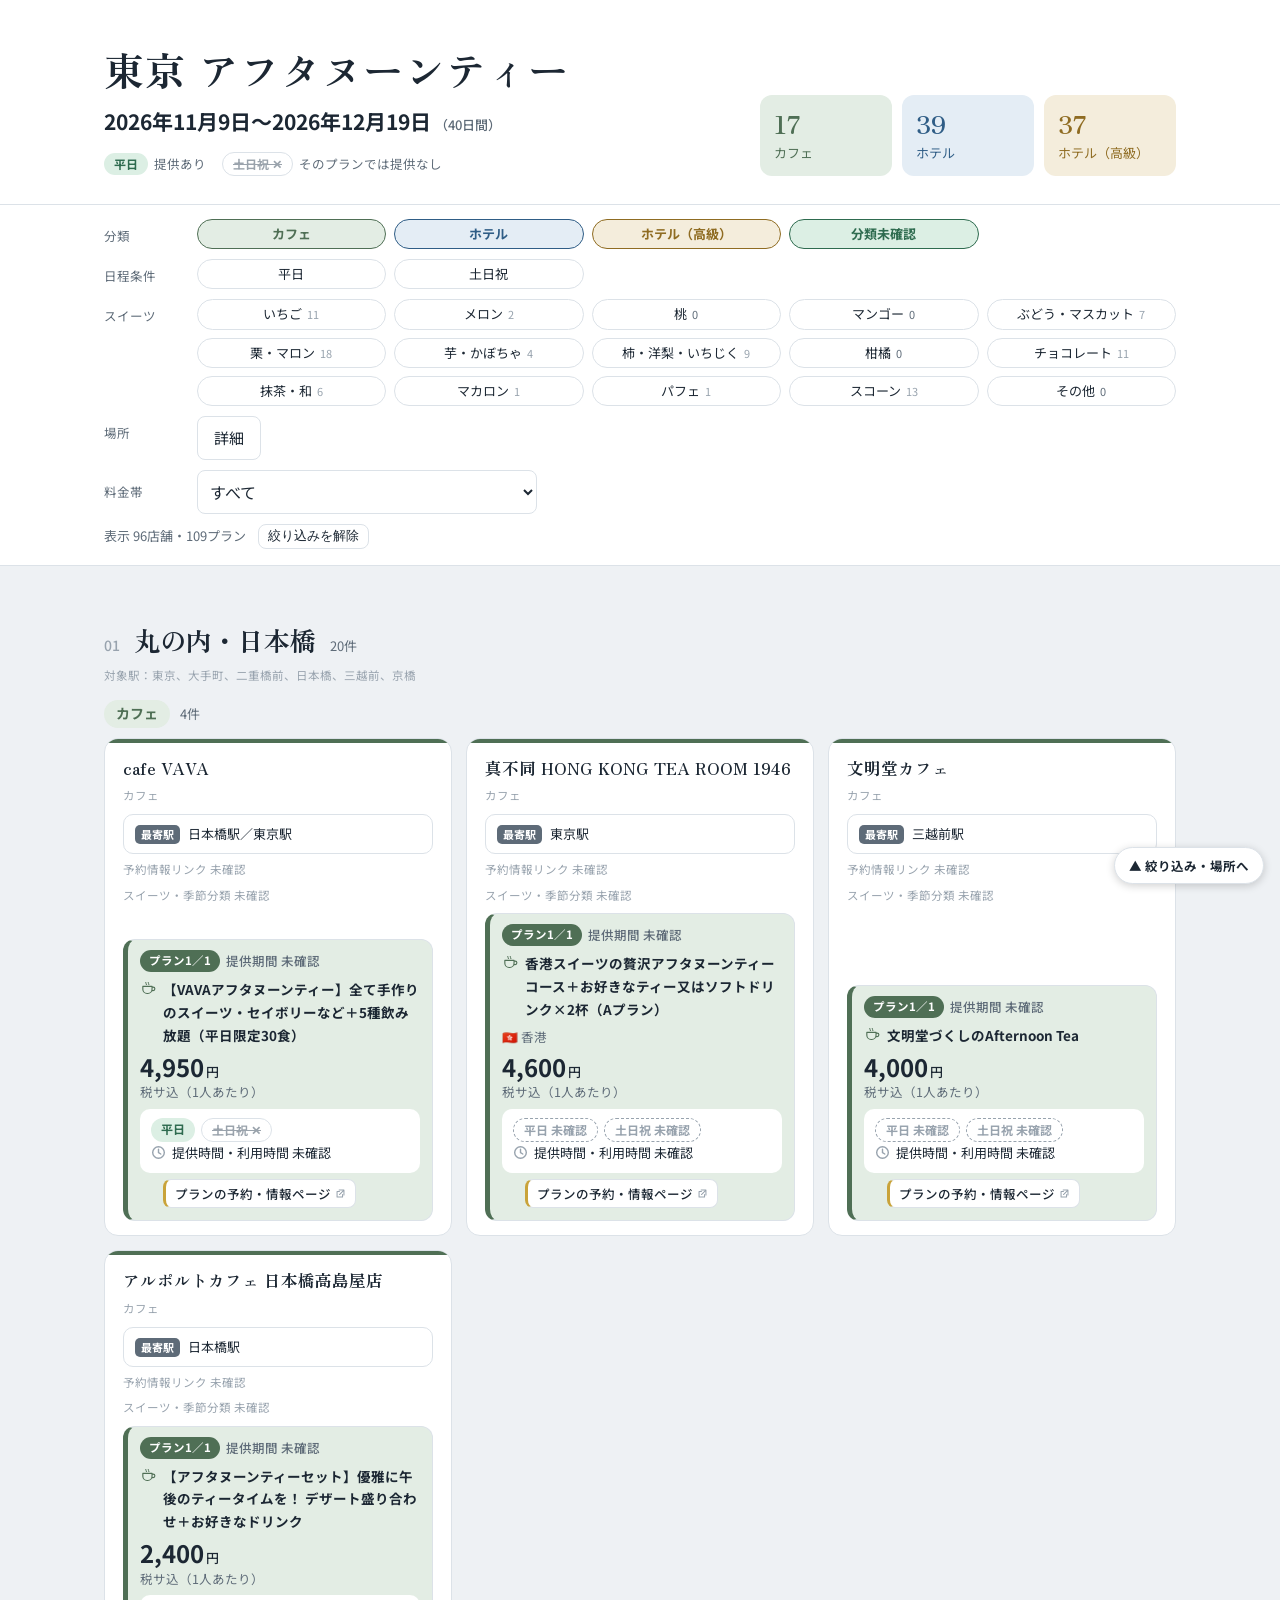
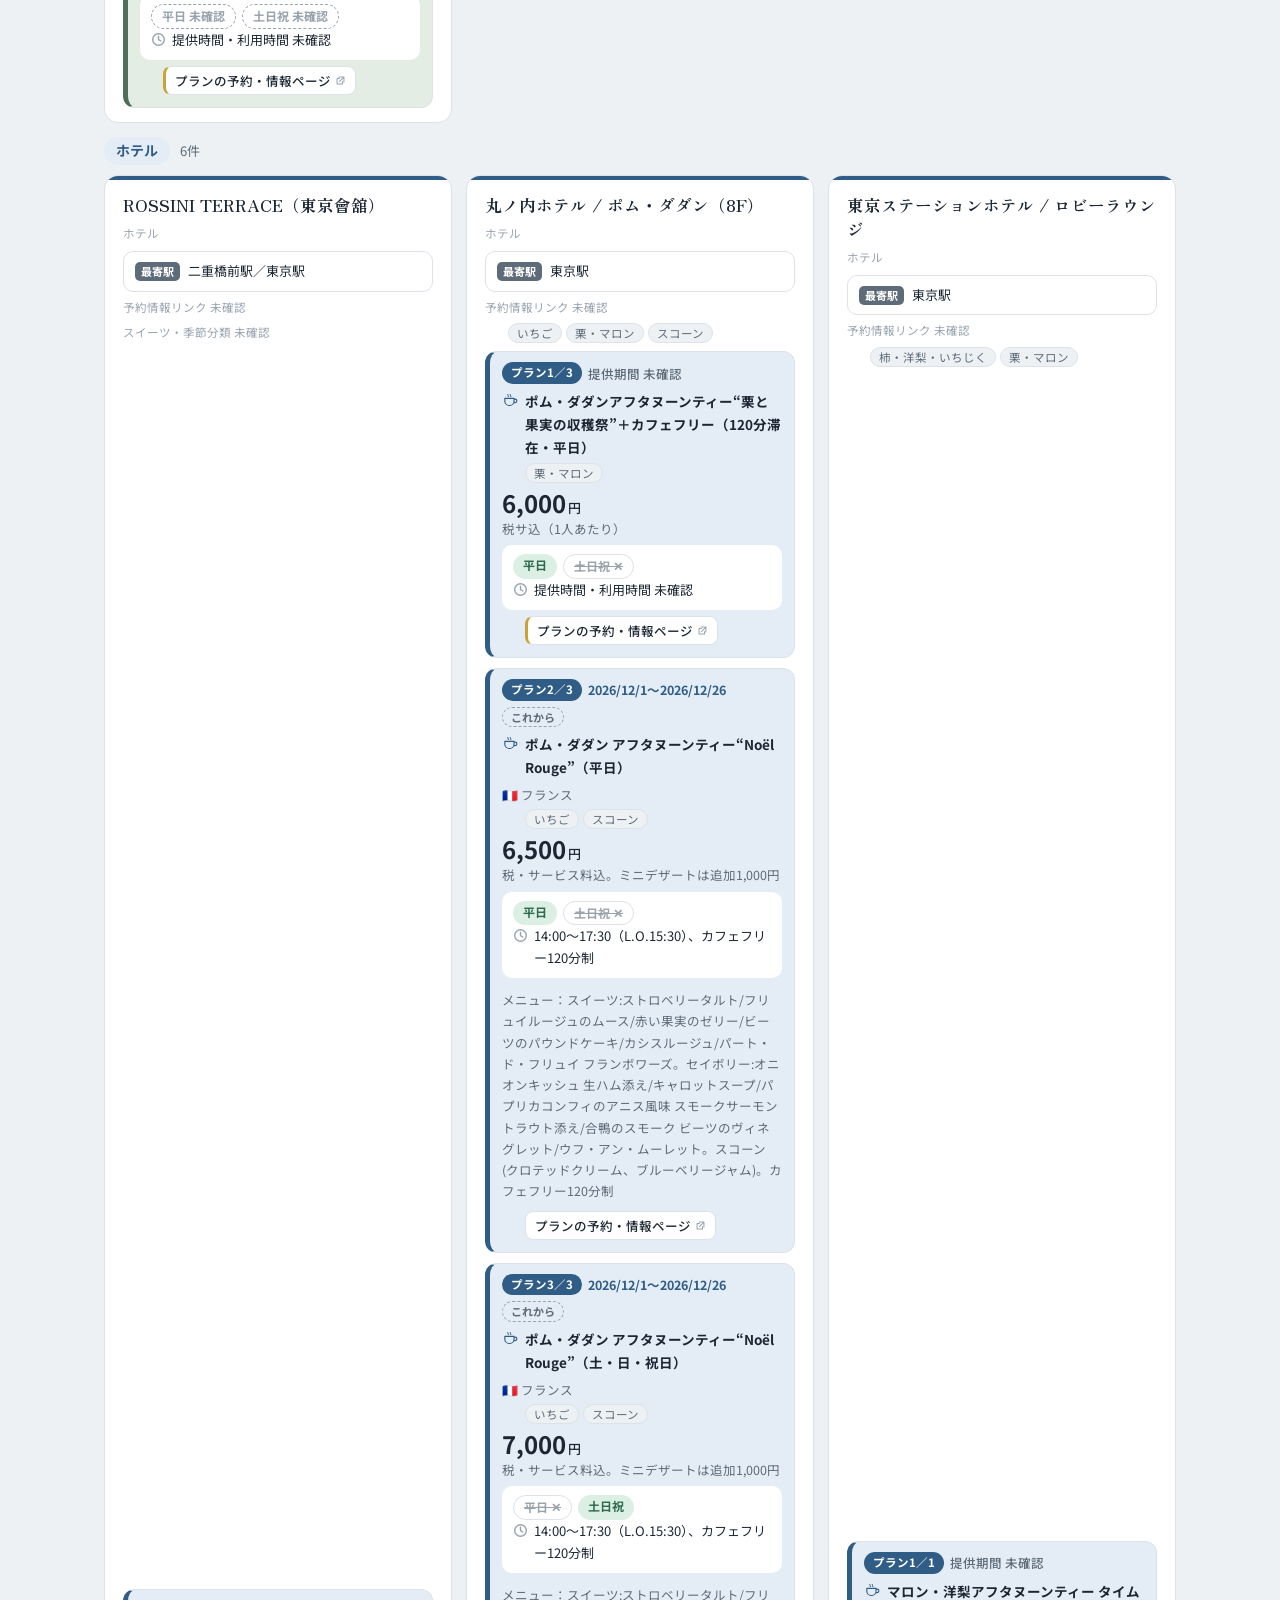
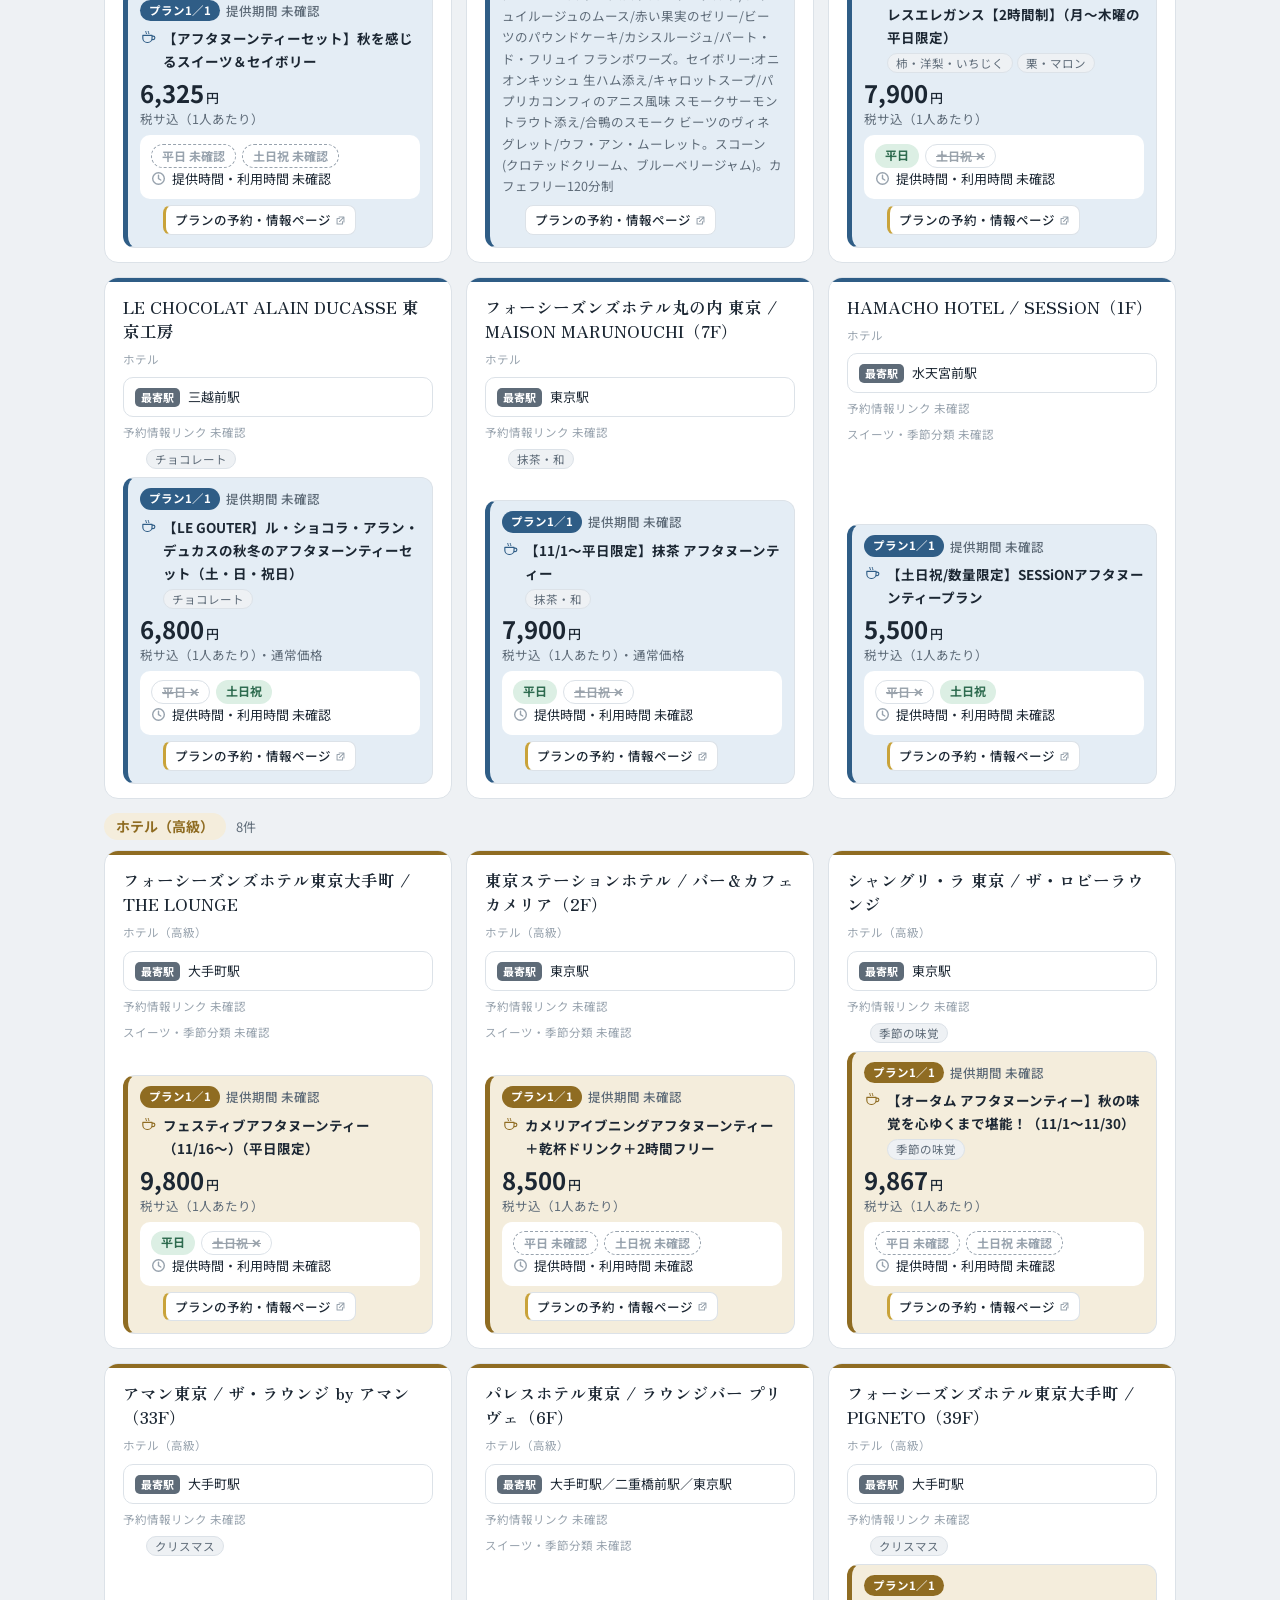
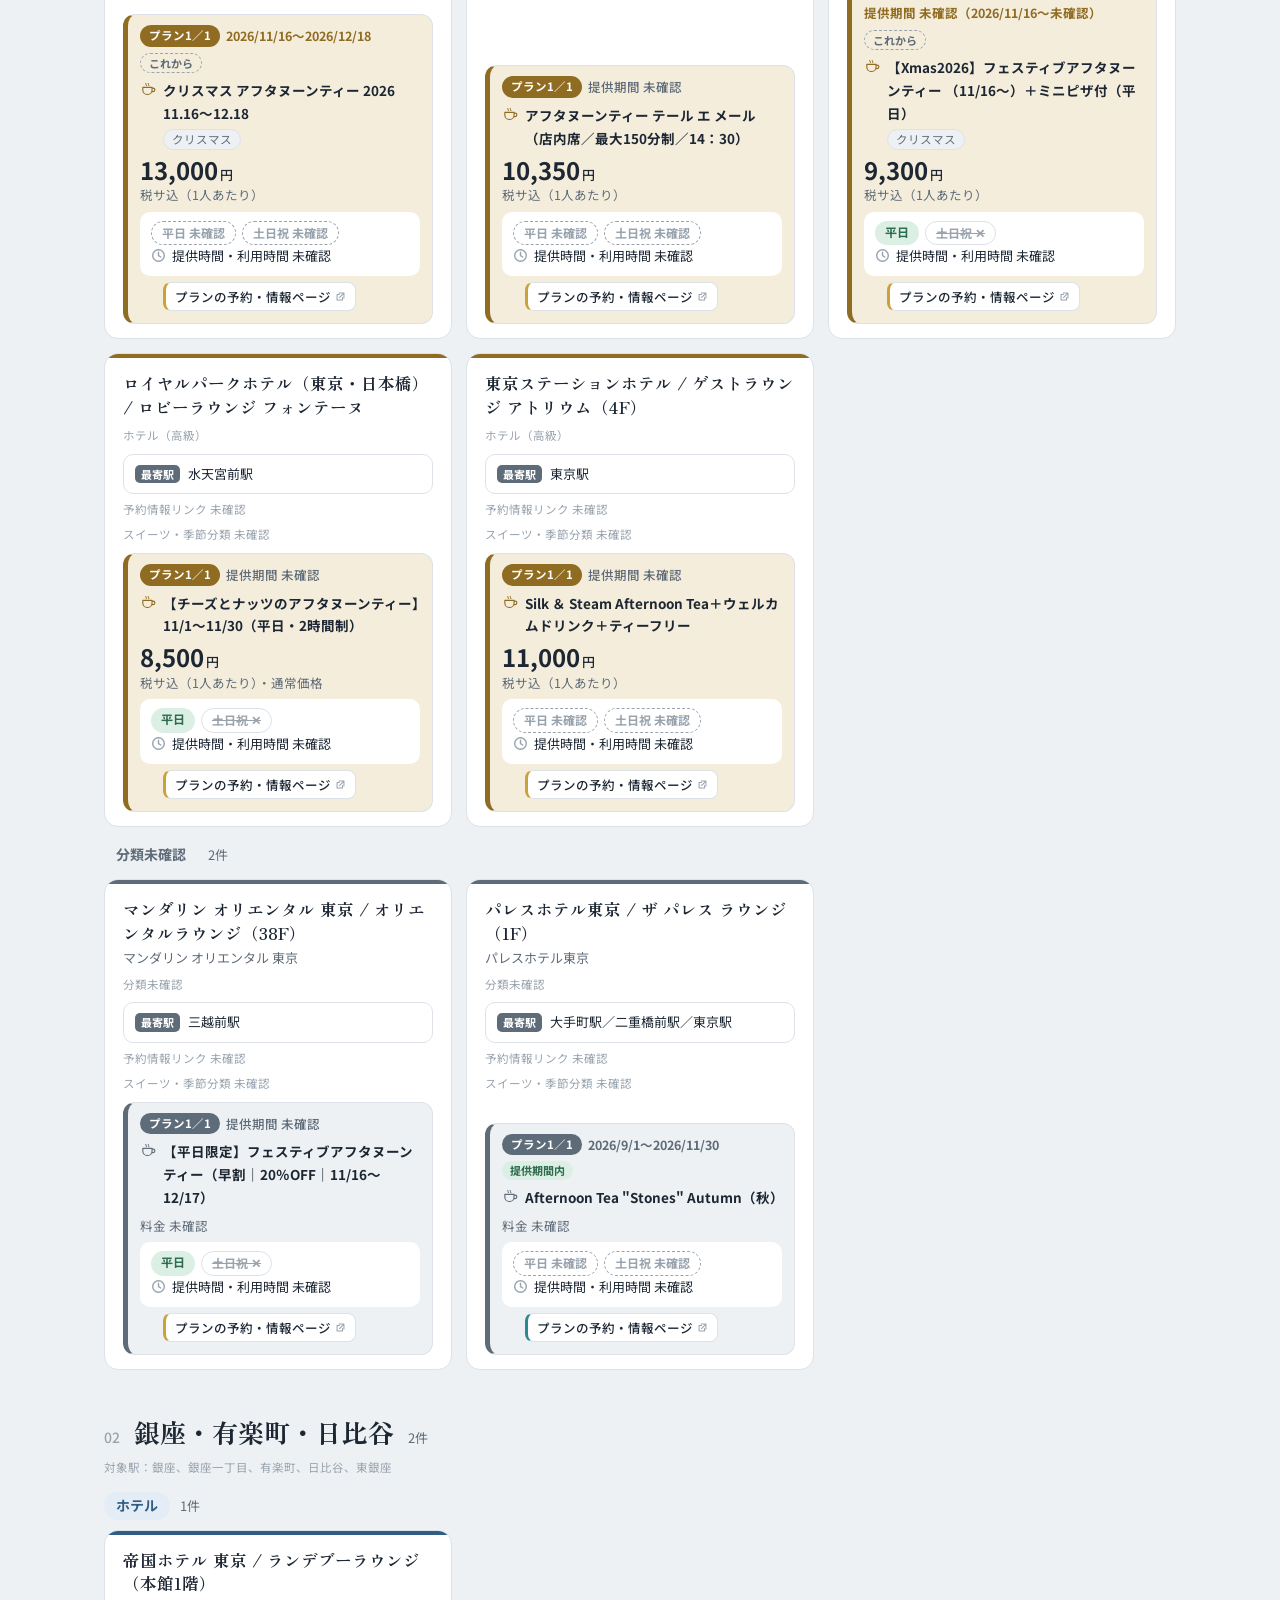
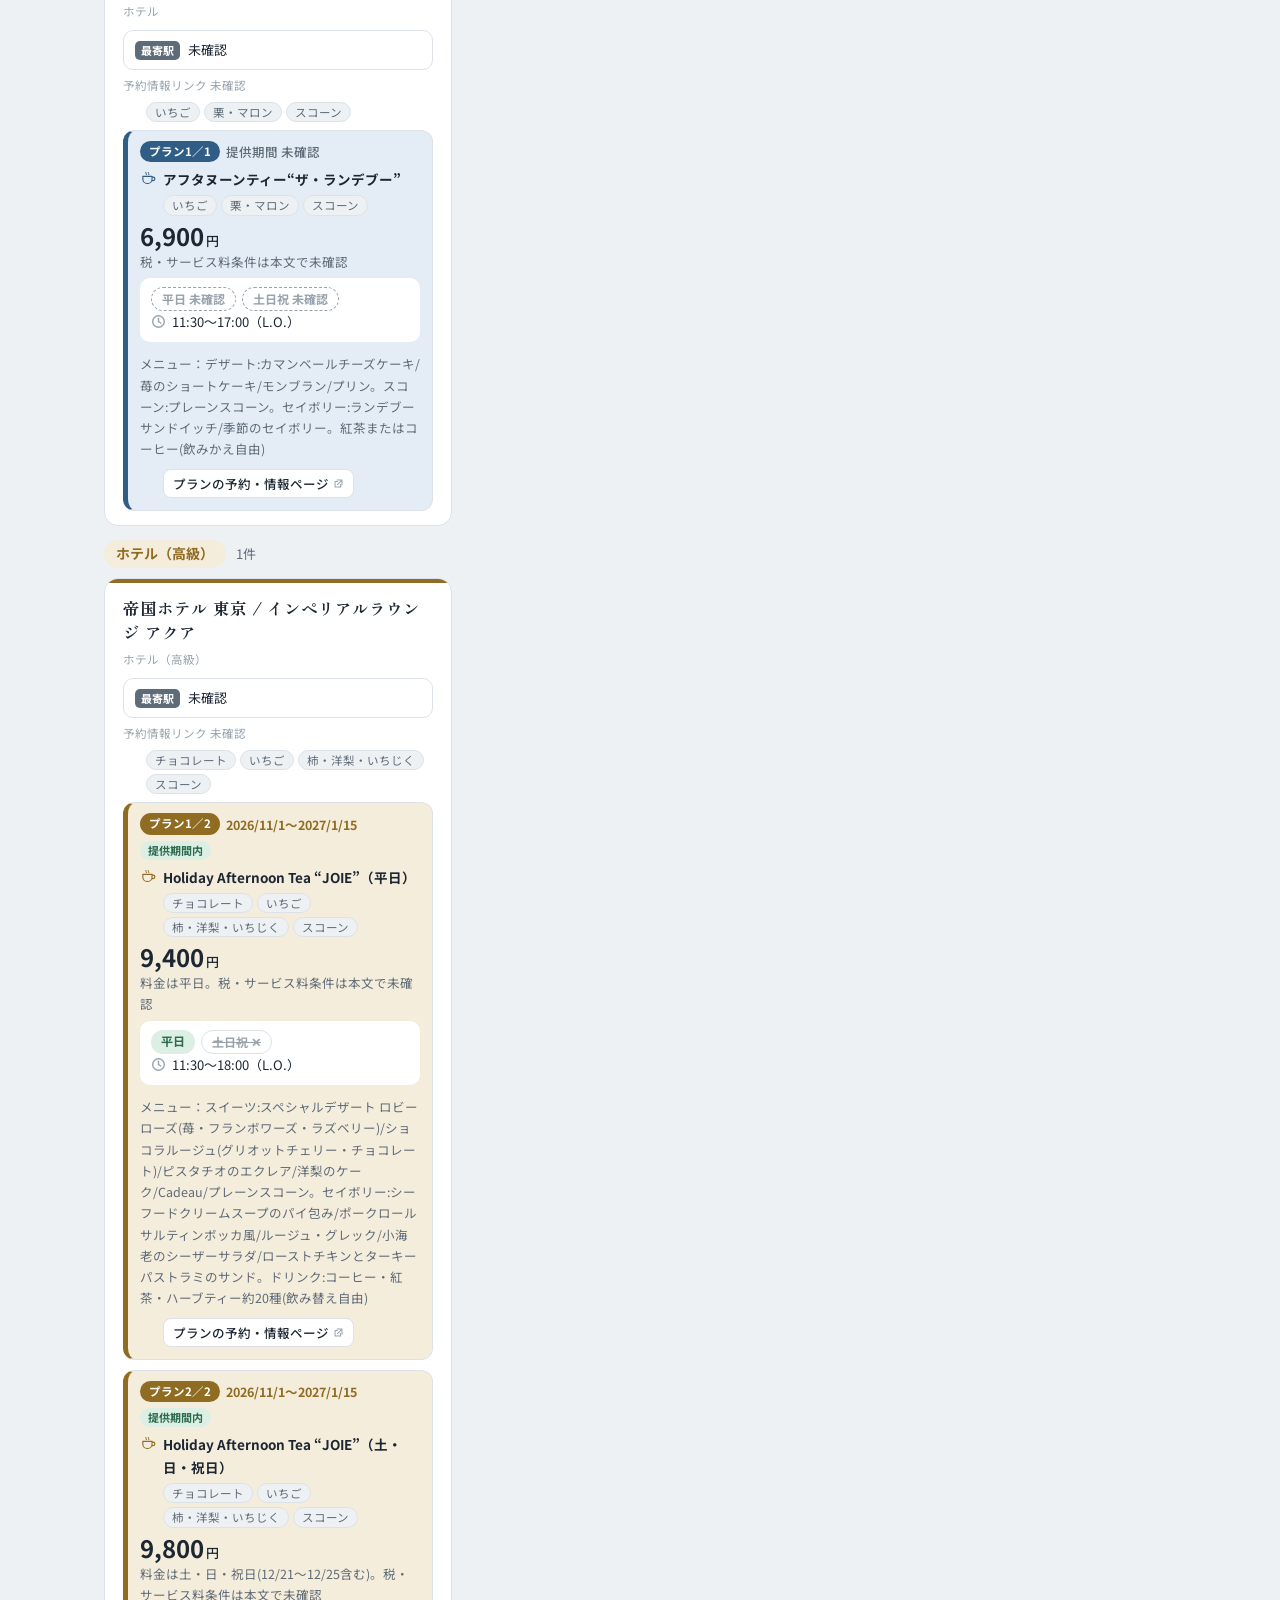
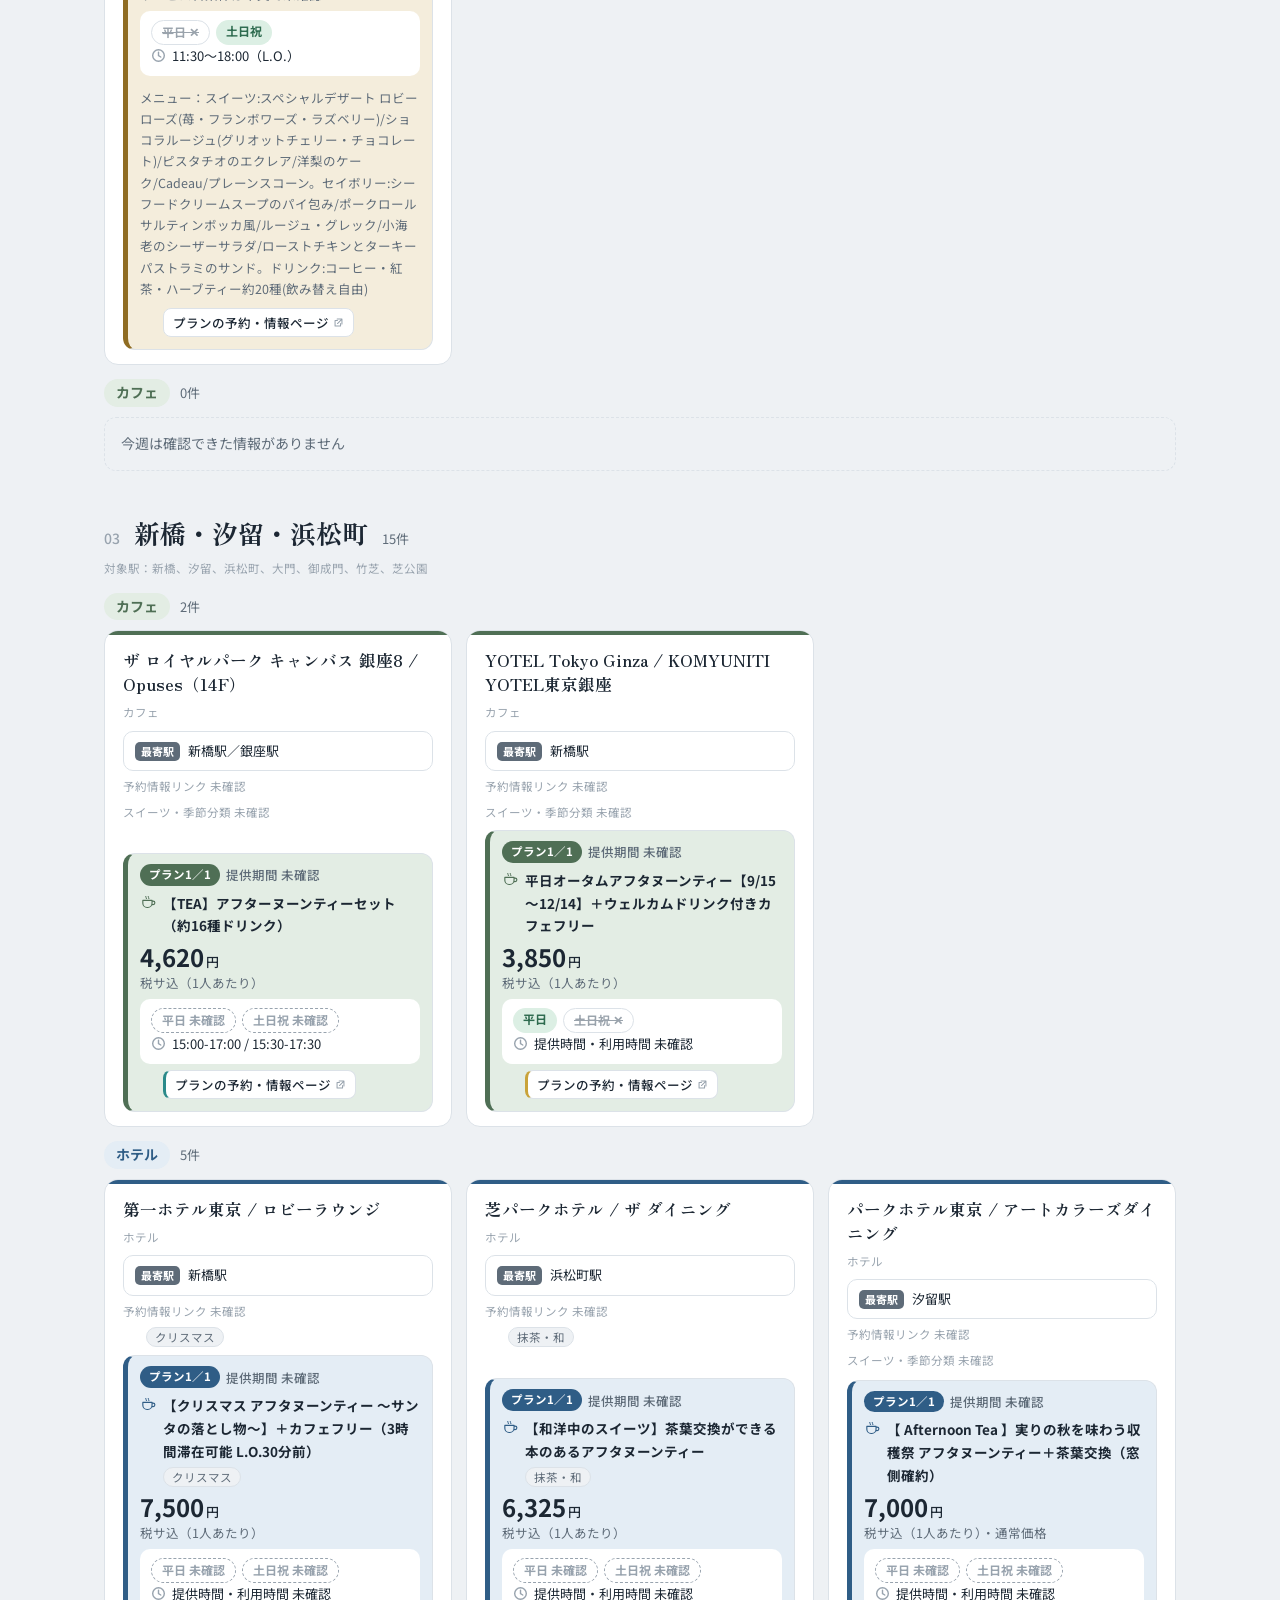
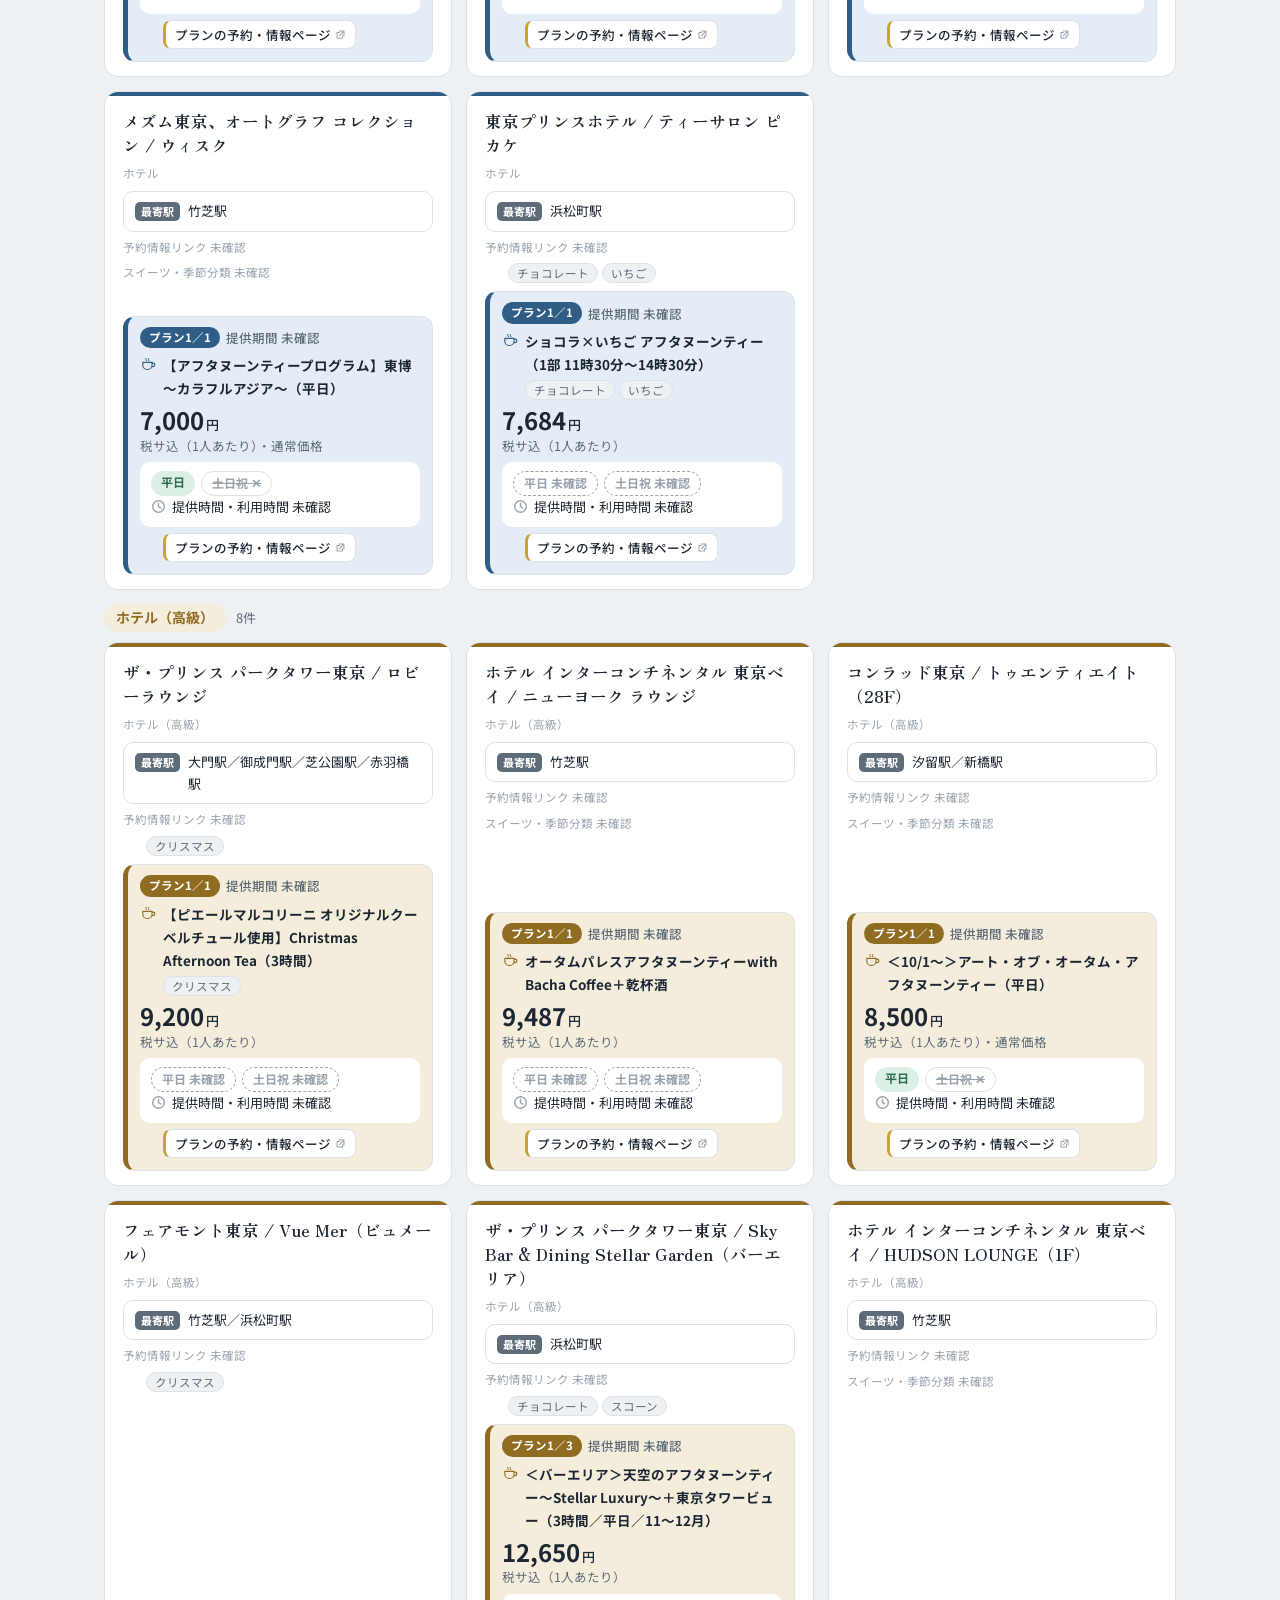
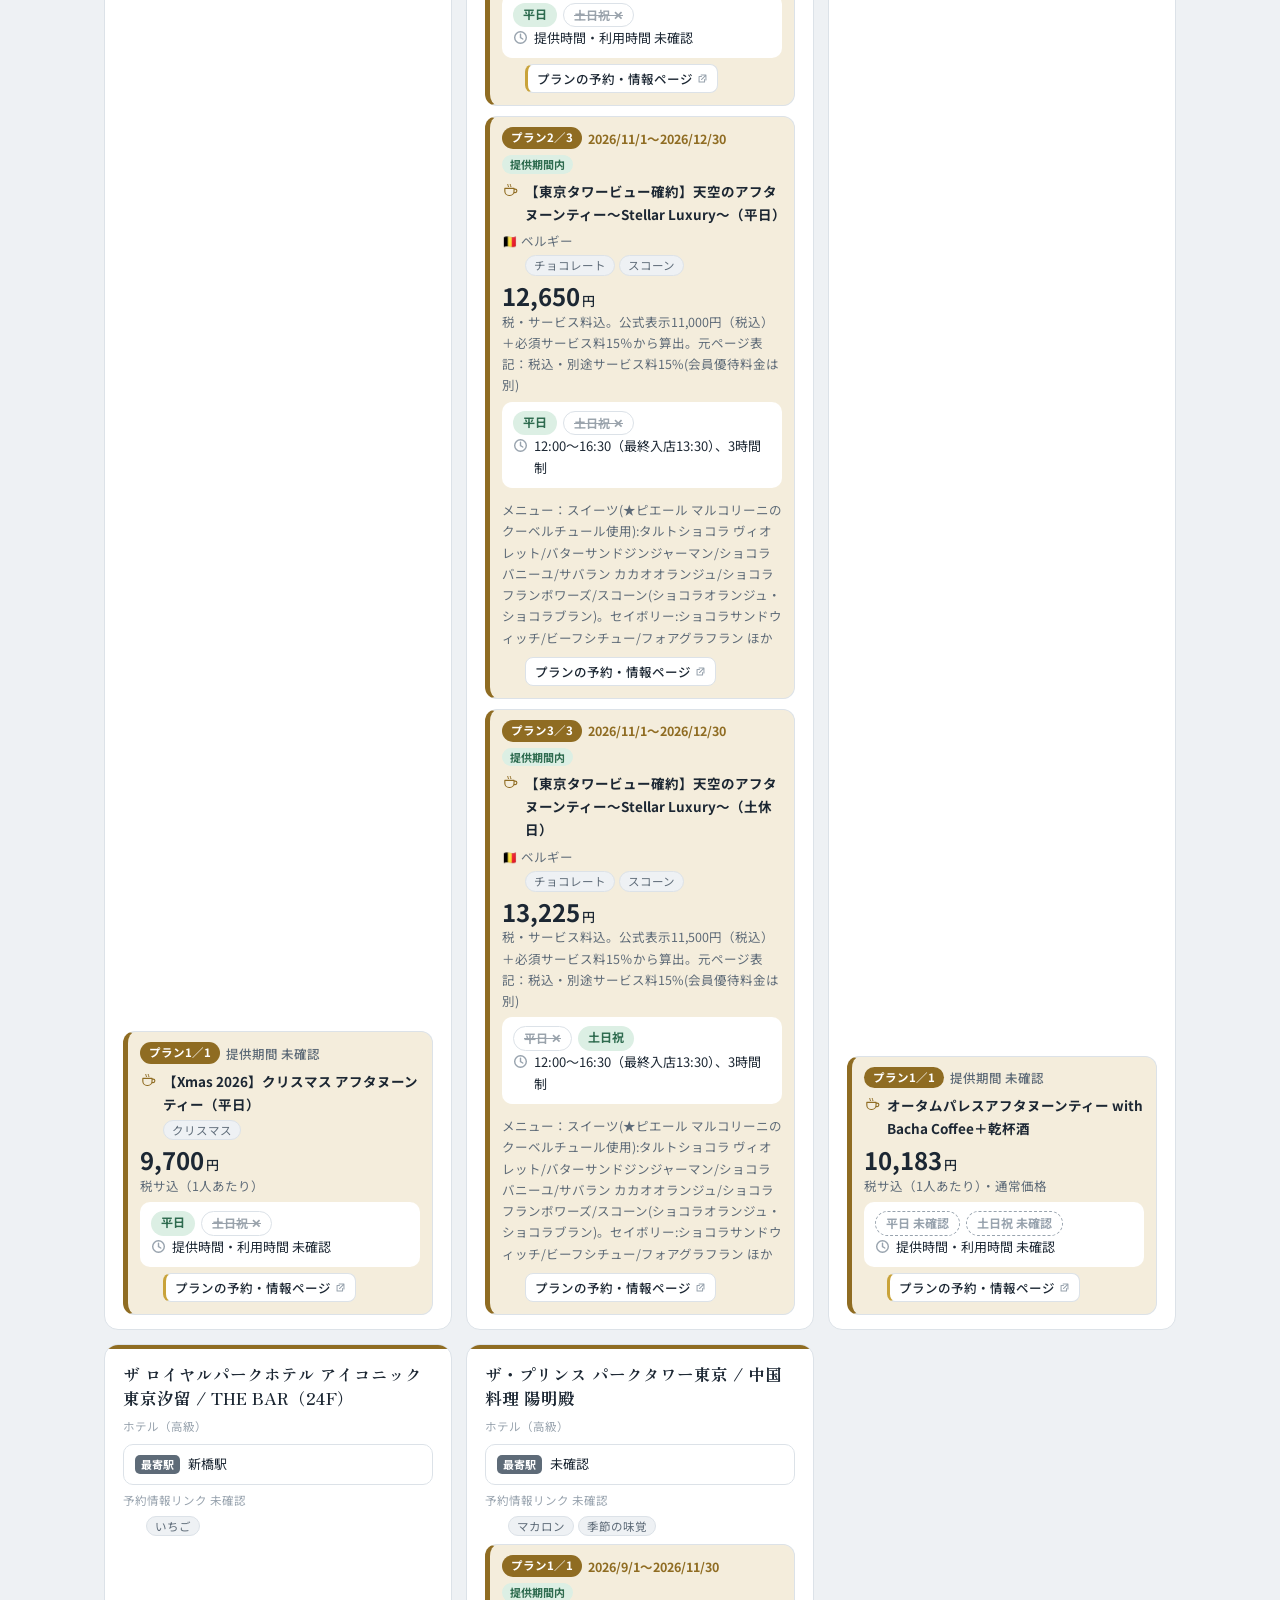
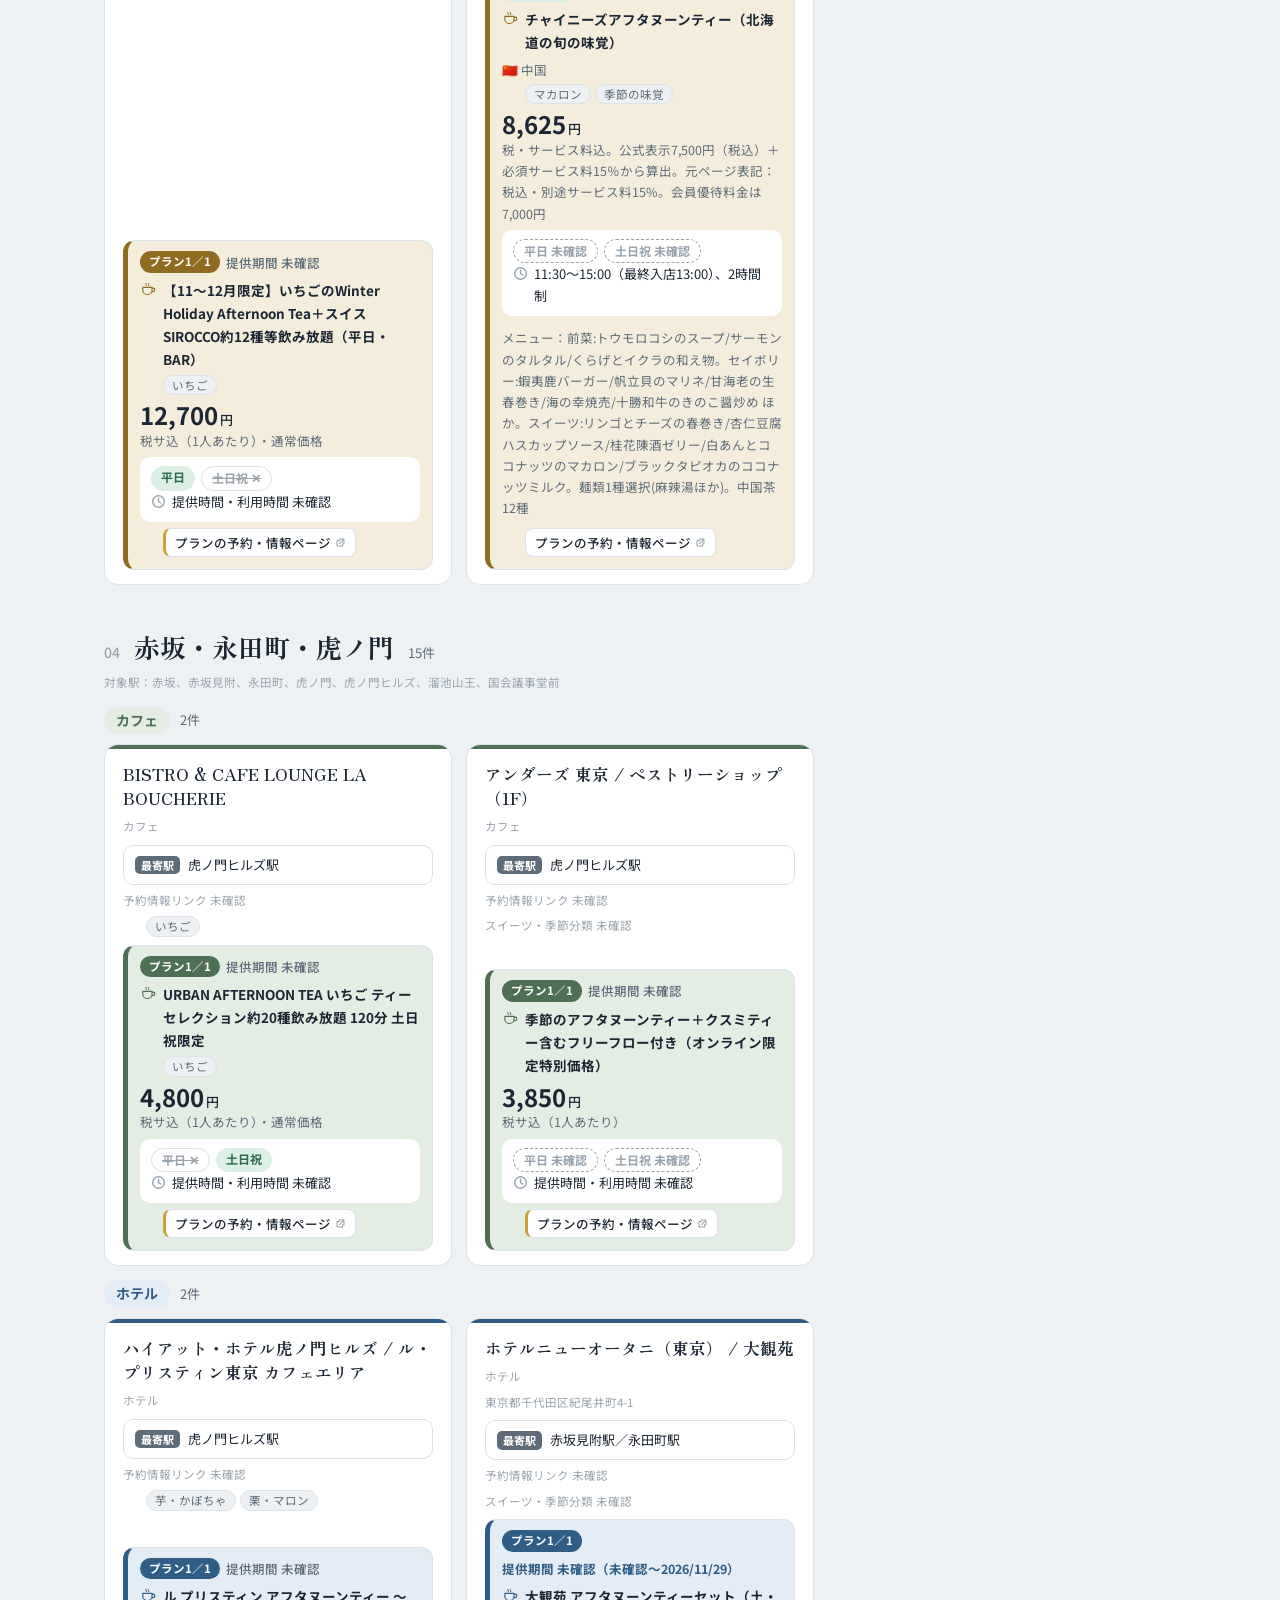
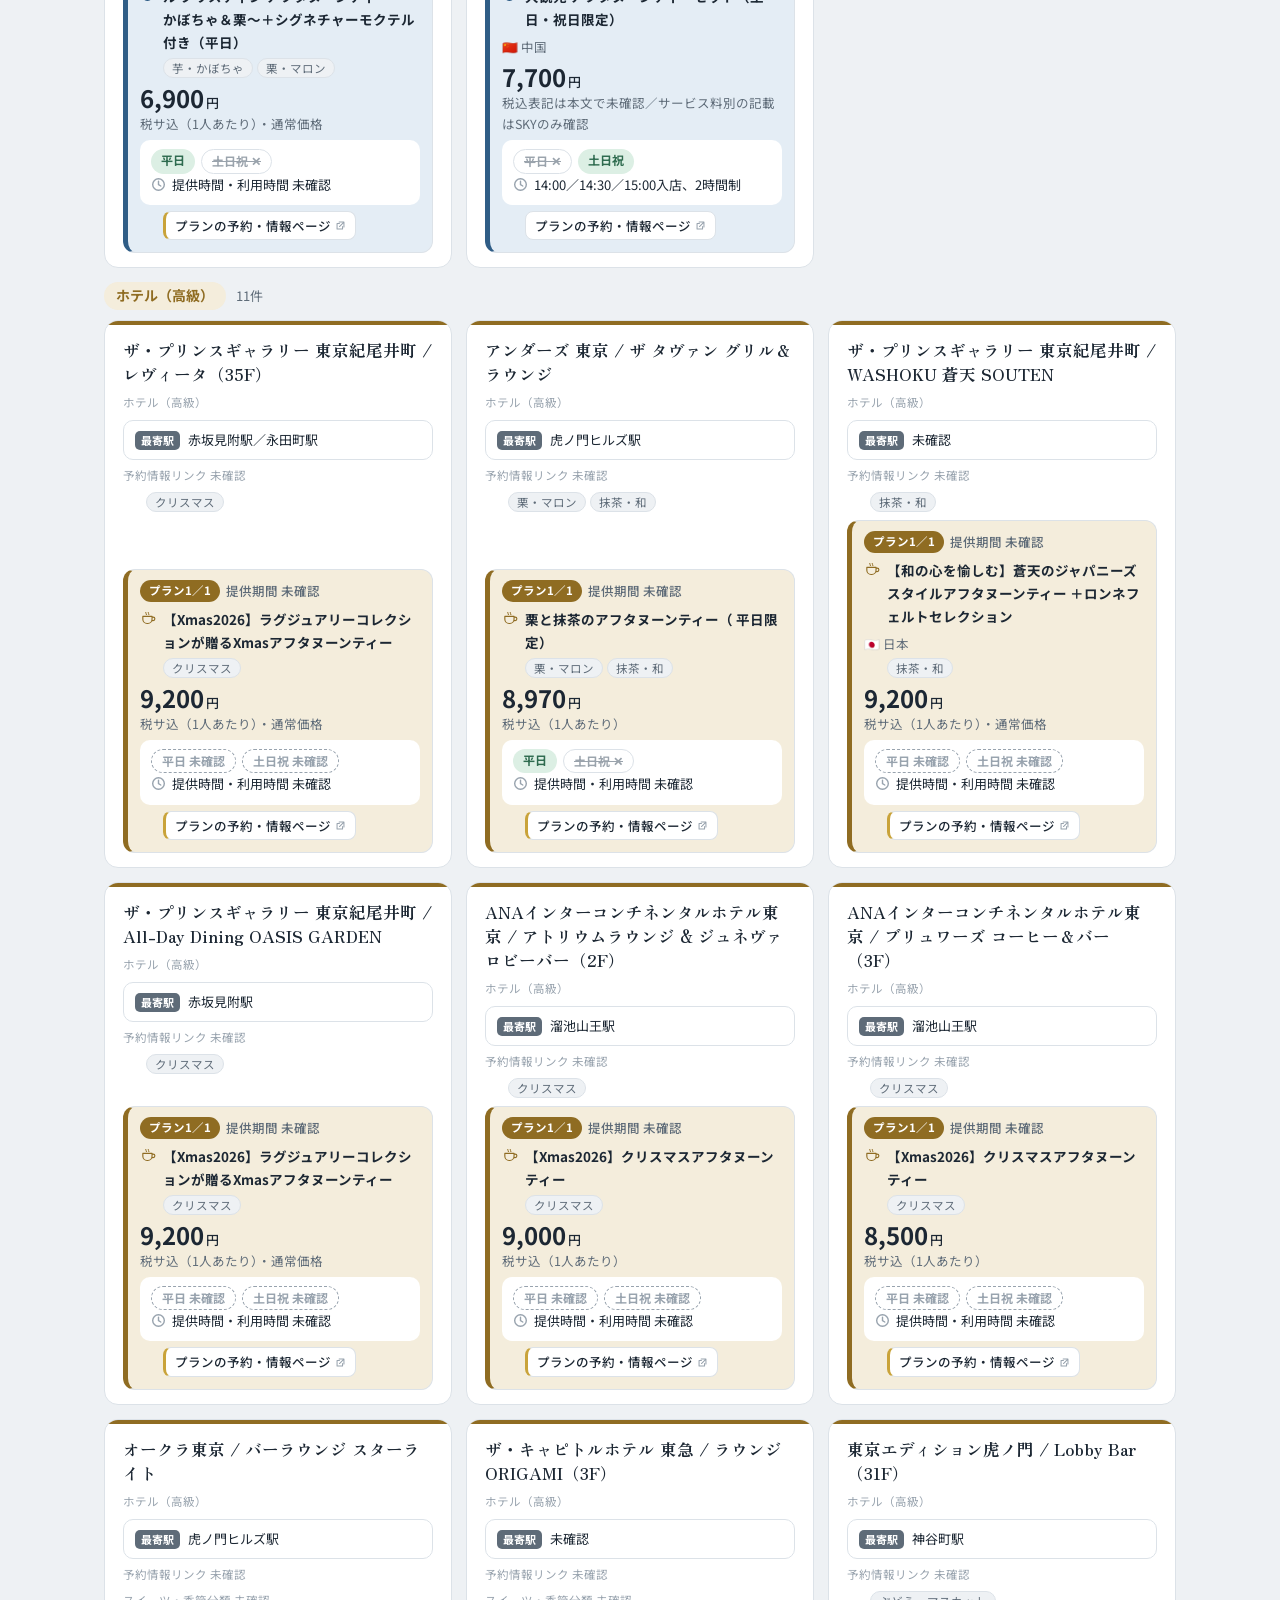
==== commit e4008cd7: "B案の第3段階として構成・テンプレート・旧形式対応とテストを整理する" ====
--- a/site/index.html
+++ b/site/index.html
@@ -129,20 +129,20 @@
 <a class="totop" href="#top">▲ 絞り込み・場所へ</a>
 <main>
 <p class="none" id="no-results" hidden>条件に合う掲載情報はありません。絞り込みを変更してください。</p>
-<section class="area" id="a1"><h2><span class="no">01</span>丸の内・日本橋<span class="acnt">20件</span></h2><p class="rnote">対象駅：東京、大手町、二重橋前、日本橋、三越前、京橋</p><div class="cat c-cafe" data-cat="cafe"><h3><span class="tag">カフェ</span><span class="cnt">4件</span></h3><div class="grid"><article class="card c-cafe" data-cat="cafe" data-shop-sw="" data-sw="" data-wd="1" data-we="0"><div class="top"><header><h4>cafe VAVA</h4></header></div><p class="rnote">カフェ</p><div class="meet"><p><span class="mk">最寄駅</span>日本橋駅／東京駅</p></div><div class="links" aria-label="予約・情報サイト"><a class="lk lk-ik" href="https://restaurant.ikyu.com/112520/plan12815171" target="_blank" rel="noopener noreferrer">一休.com<svg viewBox="0 0 16 16" aria-hidden="true"><path d="M6 3h7v7M13 3 6.5 9.5M11 9.5V13H3V5h3.5" fill="none" stroke="currentColor" stroke-width="1.5" stroke-linecap="round" stroke-linejoin="round"/></svg></a></div><p class="rnote">スイーツ・季節分類 未確認</p><div class="plans"><div class="plan" data-tags-specified="1" data-wd="1" data-we="0" data-sw="" data-price="4950"><div class="plan-hd"><span class="pno">プラン1／1</span><p class="pper na">提供期間 未確認</p></div><p class="theme"><svg viewBox="0 0 24 24" aria-hidden="true"><path d="M4 9h13v4a6 6 0 0 1-6 6H10a6 6 0 0 1-6-6V9zm13 1h1.5a2.5 2.5 0 0 1 0 5H17" fill="none" stroke="currentColor" stroke-width="1.6" stroke-linejoin="round"/><path d="M8 3.5c0 1.5 1.2 1.5 1.2 3M11.5 3.5c0 1.5 1.2 1.5 1.2 3" fill="none" stroke="currentColor" stroke-width="1.4" stroke-linecap="round"/></svg><span>【VAVAアフタヌーンティー】全て手作りのスイーツ・セイボリーなど＋5種飲み放題（平日限定30食）</span></p><div class="price"><span class="pbig">4,950<small>円</small></span><span class="pdet">税サ込（1人あたり）</span></div><div class="when"><div class="chips" aria-label="提供日"><span class="chip on">平日</span><span class="chip no">土日祝 ✕</span></div><p class="time"><svg viewBox="0 0 16 16" aria-hidden="true"><circle cx="8" cy="8" r="6.2" fill="none" stroke="currentColor" stroke-width="1.5"/><path d="M8 4.6V8l2.4 1.6" fill="none" stroke="currentColor" stroke-width="1.5" stroke-linecap="round"/></svg><span>提供時間・利用時間 未確認</span></p></div><p class="dtxt">提供期間の日付はページに記載なし＝期間未確認</p></div></div></article><article class="card c-cafe" data-cat="cafe" data-shop-sw="" data-sw="" data-wd="0" data-we="0"><div class="top"><header><h4>真不同 HONG KONG TEA ROOM 1946</h4></header></div><p class="rnote">カフェ</p><div class="meet"><p><span class="mk">最寄駅</span>東京駅</p></div><div class="links" aria-label="予約・情報サイト"><a class="lk lk-ik" href="https://restaurant.ikyu.com/122278/plan12649319" target="_blank" rel="noopener noreferrer">一休.com<svg viewBox="0 0 16 16" aria-hidden="true"><path d="M6 3h7v7M13 3 6.5 9.5M11 9.5V13H3V5h3.5" fill="none" stroke="currentColor" stroke-width="1.5" stroke-linecap="round" stroke-linejoin="round"/></svg></a></div><p class="rnote">スイーツ・季節分類 未確認</p><div class="plans"><div class="plan" data-tags-specified="1" data-wd="0" data-we="0" data-sw="" data-price="4600"><div class="plan-hd"><span class="pno">プラン1／1</span><p class="pper na">提供期間 未確認</p></div><p class="theme"><svg viewBox="0 0 24 24" aria-hidden="true"><path d="M4 9h13v4a6 6 0 0 1-6 6H10a6 6 0 0 1-6-6V9zm13 1h1.5a2.5 2.5 0 0 1 0 5H17" fill="none" stroke="currentColor" stroke-width="1.6" stroke-linejoin="round"/><path d="M8 3.5c0 1.5 1.2 1.5 1.2 3M11.5 3.5c0 1.5 1.2 1.5 1.2 3" fill="none" stroke="currentColor" stroke-width="1.4" stroke-linecap="round"/></svg><span>香港スイーツの贅沢アフタヌーンティーコース＋お好きなティー又はソフトドリンク×2杯（Aプラン）</span></p><p class="country-theme" aria-label="テーマの国・地域">🇭🇰 香港</p><div class="price"><span class="pbig">4,600<small>円</small></span><span class="pdet">税サ込（1人あたり）</span></div><div class="when"><div class="chips" aria-label="提供日"><span class="chip off">平日 未確認</span><span class="chip off">土日祝 未確認</span></div><p class="time"><svg viewBox="0 0 16 16" aria-hidden="true"><circle cx="8" cy="8" r="6.2" fill="none" stroke="currentColor" stroke-width="1.5"/><path d="M8 4.6V8l2.4 1.6" fill="none" stroke="currentColor" stroke-width="1.5" stroke-linecap="round"/></svg><span>提供時間・利用時間 未確認</span></p></div><p class="dtxt">提供期間の日付はページに記載なし＝期間未確認</p></div></div></article><article class="card c-cafe" data-cat="cafe" data-shop-sw="" data-sw="" data-wd="0" data-we="0"><div class="top"><header><h4>文明堂カフェ</h4></header></div><p class="rnote">カフェ</p><div class="meet"><p><span class="mk">最寄駅</span>三越前駅</p></div><div class="links" aria-label="予約・情報サイト"><a class="lk lk-ik" href="https://restaurant.ikyu.com/154158/plan12866695" target="_blank" rel="noopener noreferrer">一休.com<svg viewBox="0 0 16 16" aria-hidden="true"><path d="M6 3h7v7M13 3 6.5 9.5M11 9.5V13H3V5h3.5" fill="none" stroke="currentColor" stroke-width="1.5" stroke-linecap="round" stroke-linejoin="round"/></svg></a></div><p class="rnote">スイーツ・季節分類 未確認</p><div class="plans"><div class="plan" data-tags-specified="1" data-wd="0" data-we="0" data-sw="" data-price="4000"><div class="plan-hd"><span class="pno">プラン1／1</span><p class="pper na">提供期間 未確認</p></div><p class="theme"><svg viewBox="0 0 24 24" aria-hidden="true"><path d="M4 9h13v4a6 6 0 0 1-6 6H10a6 6 0 0 1-6-6V9zm13 1h1.5a2.5 2.5 0 0 1 0 5H17" fill="none" stroke="currentColor" stroke-width="1.6" stroke-linejoin="round"/><path d="M8 3.5c0 1.5 1.2 1.5 1.2 3M11.5 3.5c0 1.5 1.2 1.5 1.2 3" fill="none" stroke="currentColor" stroke-width="1.4" stroke-linecap="round"/></svg><span>文明堂づくしのAfternoon Tea</span></p><div class="price"><span class="pbig">4,000<small>円</small></span><span class="pdet">税サ込（1人あたり）</span></div><div class="when"><div class="chips" aria-label="提供日"><span class="chip off">平日 未確認</span><span class="chip off">土日祝 未確認</span></div><p class="time"><svg viewBox="0 0 16 16" aria-hidden="true"><circle cx="8" cy="8" r="6.2" fill="none" stroke="currentColor" stroke-width="1.5"/><path d="M8 4.6V8l2.4 1.6" fill="none" stroke="currentColor" stroke-width="1.5" stroke-linecap="round"/></svg><span>提供時間・利用時間 未確認</span></p></div><p class="dtxt">提供期間の日付はページに記載なし＝期間未確認</p></div></div></article><article class="card c-cafe" data-cat="cafe" data-shop-sw="" data-sw="" data-wd="0" data-we="0"><div class="top"><header><h4>アルポルトカフェ 日本橋高島屋店</h4></header></div><p class="rnote">カフェ</p><div class="meet"><p><span class="mk">最寄駅</span>日本橋駅</p></div><div class="links" aria-label="予約・情報サイト"><a class="lk lk-ik" href="https://restaurant.ikyu.com/101719/plan12384641" target="_blank" rel="noopener noreferrer">一休.com<svg viewBox="0 0 16 16" aria-hidden="true"><path d="M6 3h7v7M13 3 6.5 9.5M11 9.5V13H3V5h3.5" fill="none" stroke="currentColor" stroke-width="1.5" stroke-linecap="round" stroke-linejoin="round"/></svg></a></div><p class="rnote">スイーツ・季節分類 未確認</p><div class="plans"><div class="plan" data-tags-specified="1" data-wd="0" data-we="0" data-sw="" data-price="2400"><div class="plan-hd"><span class="pno">プラン1／1</span><p class="pper na">提供期間 未確認</p></div><p class="theme"><svg viewBox="0 0 24 24" aria-hidden="true"><path d="M4 9h13v4a6 6 0 0 1-6 6H10a6 6 0 0 1-6-6V9zm13 1h1.5a2.5 2.5 0 0 1 0 5H17" fill="none" stroke="currentColor" stroke-width="1.6" stroke-linejoin="round"/><path d="M8 3.5c0 1.5 1.2 1.5 1.2 3M11.5 3.5c0 1.5 1.2 1.5 1.2 3" fill="none" stroke="currentColor" stroke-width="1.4" stroke-linecap="round"/></svg><span>【アフタヌーンティーセット】優雅に午後のティータイムを！ デザート盛り合わせ＋お好きなドリンク</span></p><div class="price"><span class="pbig">2,400<small>円</small></span><span class="pdet">税サ込（1人あたり）</span></div><div class="when"><div class="chips" aria-label="提供日"><span class="chip off">平日 未確認</span><span class="chip off">土日祝 未確認</span></div><p class="time"><svg viewBox="0 0 16 16" aria-hidden="true"><circle cx="8" cy="8" r="6.2" fill="none" stroke="currentColor" stroke-width="1.5"/><path d="M8 4.6V8l2.4 1.6" fill="none" stroke="currentColor" stroke-width="1.5" stroke-linecap="round"/></svg><span>提供時間・利用時間 未確認</span></p></div><p class="dtxt">提供期間の日付はページに記載なし＝期間未確認</p></div></div></article></div></div><div class="cat c-hotel" data-cat="hotel"><h3><span class="tag">ホテル</span><span class="cnt">6件</span></h3><div class="grid"><article class="card c-hotel" data-cat="hotel" data-shop-sw="" data-sw="" data-wd="0" data-we="0"><div class="top"><header><h4>ROSSINI TERRACE（東京會舘）</h4></header></div><p class="rnote">ホテル</p><div class="meet"><p><span class="mk">最寄駅</span>二重橋前駅／東京駅</p></div><div class="links" aria-label="予約・情報サイト"><a class="lk lk-ik" href="https://restaurant.ikyu.com/110781/plan12803085" target="_blank" rel="noopener noreferrer">一休.com<svg viewBox="0 0 16 16" aria-hidden="true"><path d="M6 3h7v7M13 3 6.5 9.5M11 9.5V13H3V5h3.5" fill="none" stroke="currentColor" stroke-width="1.5" stroke-linecap="round" stroke-linejoin="round"/></svg></a></div><p class="rnote">スイーツ・季節分類 未確認</p><div class="plans"><div class="plan" data-tags-specified="1" data-wd="0" data-we="0" data-sw="" data-price="6325"><div class="plan-hd"><span class="pno">プラン1／1</span><p class="pper na">提供期間 未確認</p></div><p class="theme"><svg viewBox="0 0 24 24" aria-hidden="true"><path d="M4 9h13v4a6 6 0 0 1-6 6H10a6 6 0 0 1-6-6V9zm13 1h1.5a2.5 2.5 0 0 1 0 5H17" fill="none" stroke="currentColor" stroke-width="1.6" stroke-linejoin="round"/><path d="M8 3.5c0 1.5 1.2 1.5 1.2 3M11.5 3.5c0 1.5 1.2 1.5 1.2 3" fill="none" stroke="currentColor" stroke-width="1.4" stroke-linecap="round"/></svg><span>【アフタヌーンティーセット】秋を感じるスイーツ＆セイボリー</span></p><div class="price"><span class="pbig">6,325<small>円</small></span><span class="pdet">税サ込（1人あたり）</span></div><div class="when"><div class="chips" aria-label="提供日"><span class="chip off">平日 未確認</span><span class="chip off">土日祝 未確認</span></div><p class="time"><svg viewBox="0 0 16 16" aria-hidden="true"><circle cx="8" cy="8" r="6.2" fill="none" stroke="currentColor" stroke-width="1.5"/><path d="M8 4.6V8l2.4 1.6" fill="none" stroke="currentColor" stroke-width="1.5" stroke-linecap="round"/></svg><span>提供時間・利用時間 未確認</span></p></div><p class="dtxt">提供期間未確認（原文の年を確定できないため、推定年を取り消しました）</p></div></div></article><article class="card c-hotel" data-cat="hotel" data-shop-sw="" data-sw="ichigo kuri scone" data-wd="1" data-we="1"><div class="top"><header><h4>丸ノ内ホテル / ポム・ダダン（8F）</h4></header></div><p class="rnote">ホテル</p><div class="meet"><p><span class="mk">最寄駅</span>東京駅</p></div><div class="links" aria-label="予約・情報サイト"><a class="lk lk-ik" href="https://restaurant.ikyu.com/100179/plan12815376" target="_blank" rel="noopener noreferrer">一休.com<svg viewBox="0 0 16 16" aria-hidden="true"><path d="M6 3h7v7M13 3 6.5 9.5M11 9.5V13H3V5h3.5" fill="none" stroke="currentColor" stroke-width="1.5" stroke-linecap="round" stroke-linejoin="round"/></svg></a></div><p class="swt" aria-label="店舗の確認済みタグ"><span>いちご</span><span>栗・マロン</span><span>スコーン</span></p><div class="plans"><div class="plan" data-tags-specified="1" data-wd="1" data-we="0" data-sw="kuri" data-price="6000"><div class="plan-hd"><span class="pno">プラン1／3</span><p class="pper na">提供期間 未確認</p></div><p class="theme"><svg viewBox="0 0 24 24" aria-hidden="true"><path d="M4 9h13v4a6 6 0 0 1-6 6H10a6 6 0 0 1-6-6V9zm13 1h1.5a2.5 2.5 0 0 1 0 5H17" fill="none" stroke="currentColor" stroke-width="1.6" stroke-linejoin="round"/><path d="M8 3.5c0 1.5 1.2 1.5 1.2 3M11.5 3.5c0 1.5 1.2 1.5 1.2 3" fill="none" stroke="currentColor" stroke-width="1.4" stroke-linecap="round"/></svg><span>ポム・ダダンアフタヌーンティー“栗と果実の収穫祭”＋カフェフリー（120分滞在・平日）</span></p><p class="swt" aria-label="スイーツ・季節"><span>栗・マロン</span></p><div class="price"><span class="pbig">6,000<small>円</small></span><span class="pdet">税サ込（1人あたり）</span></div><div class="when"><div class="chips" aria-label="提供日"><span class="chip on">平日</span><span class="chip no">土日祝 ✕</span></div><p class="time"><svg viewBox="0 0 16 16" aria-hidden="true"><circle cx="8" cy="8" r="6.2" fill="none" stroke="currentColor" stroke-width="1.5"/><path d="M8 4.6V8l2.4 1.6" fill="none" stroke="currentColor" stroke-width="1.5" stroke-linecap="round"/></svg><span>提供時間・利用時間 未確認</span></p></div><p class="dtxt">提供期間の日付はページに記載なし＝期間未確認</p></div><div class="plan" data-tags-specified="1" data-wd="1" data-we="0" data-sw="ichigo scone" data-price="6500"><div class="plan-hd"><span class="pno">プラン2／3</span><p class="pper">2026/12/1〜2026/12/26</p><span class="pst soon">これから</span></div><p class="theme"><svg viewBox="0 0 24 24" aria-hidden="true"><path d="M4 9h13v4a6 6 0 0 1-6 6H10a6 6 0 0 1-6-6V9zm13 1h1.5a2.5 2.5 0 0 1 0 5H17" fill="none" stroke="currentColor" stroke-width="1.6" stroke-linejoin="round"/><path d="M8 3.5c0 1.5 1.2 1.5 1.2 3M11.5 3.5c0 1.5 1.2 1.5 1.2 3" fill="none" stroke="currentColor" stroke-width="1.4" stroke-linecap="round"/></svg><span>ポム・ダダン アフタヌーンティー“Noël Rouge”（平日）</span></p><p class="country-theme" aria-label="テーマの国・地域">🇫🇷 フランス</p><p class="swt" aria-label="スイーツ・季節"><span>いちご</span><span>スコーン</span></p><div class="price"><span class="pbig">6,500<small>円</small></span><span class="pdet">税・サービス料込。ミニデザートは追加1,000円</span></div><div class="when"><div class="chips" aria-label="提供日"><span class="chip on">平日</span><span class="chip no">土日祝 ✕</span></div><p class="time"><svg viewBox="0 0 16 16" aria-hidden="true"><circle cx="8" cy="8" r="6.2" fill="none" stroke="currentColor" stroke-width="1.5"/><path d="M8 4.6V8l2.4 1.6" fill="none" stroke="currentColor" stroke-width="1.5" stroke-linecap="round"/></svg><span>14:00～17:30（L.O.15:30）、カフェフリー120分制</span></p></div><p class="dtxt">メニュー：スイーツ:ストロベリータルト/フリュイルージュのムース/赤い果実のゼリー/ビーツのパウンドケーキ/カシスルージュ/パート・ド・フリュイ フランボワーズ。セイボリー:オニオンキッシュ 生ハム添え/キャロットスープ/パプリカコンフィのアニス風味 スモークサーモントラウト添え/合鴨のスモーク ビーツのヴィネグレット/ウフ・アン・ムーレット。スコーン(クロテッドクリーム、ブルーベリージャム)。カフェフリー120分制</p><div class="links"><a class="lk lk-official" href="https://prtimes.jp/main/html/rd/p/000001450.000039557.html" target="_blank" rel="noopener noreferrer">プランの予約・情報ページ<svg viewBox="0 0 16 16" aria-hidden="true"><path d="M6 3h7v7M13 3 6.5 9.5M11 9.5V13H3V5h3.5" fill="none" stroke="currentColor" stroke-width="1.5" stroke-linecap="round" stroke-linejoin="round"/></svg></a></div></div><div class="plan" data-tags-specified="1" data-wd="0" data-we="1" data-sw="ichigo scone" data-price="7000"><div class="plan-hd"><span class="pno">プラン3／3</span><p class="pper">2026/12/1〜2026/12/26</p><span class="pst soon">これから</span></div><p class="theme"><svg viewBox="0 0 24 24" aria-hidden="true"><path d="M4 9h13v4a6 6 0 0 1-6 6H10a6 6 0 0 1-6-6V9zm13 1h1.5a2.5 2.5 0 0 1 0 5H17" fill="none" stroke="currentColor" stroke-width="1.6" stroke-linejoin="round"/><path d="M8 3.5c0 1.5 1.2 1.5 1.2 3M11.5 3.5c0 1.5 1.2 1.5 1.2 3" fill="none" stroke="currentColor" stroke-width="1.4" stroke-linecap="round"/></svg><span>ポム・ダダン アフタヌーンティー“Noël Rouge”（土・日・祝日）</span></p><p class="country-theme" aria-label="テーマの国・地域">🇫🇷 フランス</p><p class="swt" aria-label="スイーツ・季節"><span>いちご</span><span>スコーン</span></p><div class="price"><span class="pbig">7,000<small>円</small></span><span class="pdet">税・サービス料込。ミニデザートは追加1,000円</span></div><div class="when"><div class="chips" aria-label="提供日"><span class="chip no">平日 ✕</span><span class="chip on">土日祝</span></div><p class="time"><svg viewBox="0 0 16 16" aria-hidden="true"><circle cx="8" cy="8" r="6.2" fill="none" stroke="currentColor" stroke-width="1.5"/><path d="M8 4.6V8l2.4 1.6" fill="none" stroke="currentColor" stroke-width="1.5" stroke-linecap="round"/></svg><span>14:00～17:30（L.O.15:30）、カフェフリー120分制</span></p></div><p class="dtxt">メニュー：スイーツ:ストロベリータルト/フリュイルージュのムース/赤い果実のゼリー/ビーツのパウンドケーキ/カシスルージュ/パート・ド・フリュイ フランボワーズ。セイボリー:オニオンキッシュ 生ハム添え/キャロットスープ/パプリカコンフィのアニス風味 スモークサーモントラウト添え/合鴨のスモーク ビーツのヴィネグレット/ウフ・アン・ムーレット。スコーン(クロテッドクリーム、ブルーベリージャム)。カフェフリー120分制</p><div class="links"><a class="lk lk-official" href="https://prtimes.jp/main/html/rd/p/000001450.000039557.html" target="_blank" rel="noopener noreferrer">プランの予約・情報ページ<svg viewBox="0 0 16 16" aria-hidden="true"><path d="M6 3h7v7M13 3 6.5 9.5M11 9.5V13H3V5h3.5" fill="none" stroke="currentColor" stroke-width="1.5" stroke-linecap="round" stroke-linejoin="round"/></svg></a></div></div></div></article><article class="card c-hotel" data-cat="hotel" data-shop-sw="" data-sw="kaki kuri" data-wd="1" data-we="0"><div class="top"><header><h4>東京ステーションホテル / ロビーラウンジ</h4></header></div><p class="rnote">ホテル</p><div class="meet"><p><span class="mk">最寄駅</span>東京駅</p></div><div class="links" aria-label="予約・情報サイト"><a class="lk lk-ik" href="https://restaurant.ikyu.com/102900/plan12787122" target="_blank" rel="noopener noreferrer">一休.com<svg viewBox="0 0 16 16" aria-hidden="true"><path d="M6 3h7v7M13 3 6.5 9.5M11 9.5V13H3V5h3.5" fill="none" stroke="currentColor" stroke-width="1.5" stroke-linecap="round" stroke-linejoin="round"/></svg></a></div><p class="swt" aria-label="店舗の確認済みタグ"><span>柿・洋梨・いちじく</span><span>栗・マロン</span></p><div class="plans"><div class="plan" data-tags-specified="1" data-wd="1" data-we="0" data-sw="kaki kuri" data-price="7900"><div class="plan-hd"><span class="pno">プラン1／1</span><p class="pper na">提供期間 未確認</p></div><p class="theme"><svg viewBox="0 0 24 24" aria-hidden="true"><path d="M4 9h13v4a6 6 0 0 1-6 6H10a6 6 0 0 1-6-6V9zm13 1h1.5a2.5 2.5 0 0 1 0 5H17" fill="none" stroke="currentColor" stroke-width="1.6" stroke-linejoin="round"/><path d="M8 3.5c0 1.5 1.2 1.5 1.2 3M11.5 3.5c0 1.5 1.2 1.5 1.2 3" fill="none" stroke="currentColor" stroke-width="1.4" stroke-linecap="round"/></svg><span>マロン・洋梨アフタヌーンティー タイムレスエレガンス【2時間制】（月～木曜の平日限定）</span></p><p class="swt" aria-label="スイーツ・季節"><span>柿・洋梨・いちじく</span><span>栗・マロン</span></p><div class="price"><span class="pbig">7,900<small>円</small></span><span class="pdet">税サ込（1人あたり）</span></div><div class="when"><div class="chips" aria-label="提供日"><span class="chip on">平日</span><span class="chip no">土日祝 ✕</span></div><p class="time"><svg viewBox="0 0 16 16" aria-hidden="true"><circle cx="8" cy="8" r="6.2" fill="none" stroke="currentColor" stroke-width="1.5"/><path d="M8 4.6V8l2.4 1.6" fill="none" stroke="currentColor" stroke-width="1.5" stroke-linecap="round"/></svg><span>提供時間・利用時間 未確認</span></p></div><p class="dtxt">提供期間の日付はページに記載なし＝期間未確認</p></div></div></article><article class="card c-hotel" data-cat="hotel" data-shop-sw="" data-sw="choco" data-wd="0" data-we="1"><div class="top"><header><h4>LE CHOCOLAT ALAIN DUCASSE 東京工房</h4></header></div><p class="rnote">ホテル</p><div class="meet"><p><span class="mk">最寄駅</span>三越前駅</p></div><div class="links" aria-label="予約・情報サイト"><a class="lk lk-ik" href="https://restaurant.ikyu.com/112311/plan12739895" target="_blank" rel="noopener noreferrer">一休.com<svg viewBox="0 0 16 16" aria-hidden="true"><path d="M6 3h7v7M13 3 6.5 9.5M11 9.5V13H3V5h3.5" fill="none" stroke="currentColor" stroke-width="1.5" stroke-linecap="round" stroke-linejoin="round"/></svg></a></div><p class="swt" aria-label="店舗の確認済みタグ"><span>チョコレート</span></p><div class="plans"><div class="plan" data-tags-specified="1" data-wd="0" data-we="1" data-sw="choco" data-price="6800"><div class="plan-hd"><span class="pno">プラン1／1</span><p class="pper na">提供期間 未確認</p></div><p class="theme"><svg viewBox="0 0 24 24" aria-hidden="true"><path d="M4 9h13v4a6 6 0 0 1-6 6H10a6 6 0 0 1-6-6V9zm13 1h1.5a2.5 2.5 0 0 1 0 5H17" fill="none" stroke="currentColor" stroke-width="1.6" stroke-linejoin="round"/><path d="M8 3.5c0 1.5 1.2 1.5 1.2 3M11.5 3.5c0 1.5 1.2 1.5 1.2 3" fill="none" stroke="currentColor" stroke-width="1.4" stroke-linecap="round"/></svg><span>【LE GOUTER】ル・ショコラ・アラン・デュカスの秋冬のアフタヌーンティーセット（土・日・祝日）</span></p><p class="swt" aria-label="スイーツ・季節"><span>チョコレート</span></p><div class="price"><span class="pbig">6,800<small>円</small></span><span class="pdet">税サ込（1人あたり）・通常価格</span></div><div class="when"><div class="chips" aria-label="提供日"><span class="chip no">平日 ✕</span><span class="chip on">土日祝</span></div><p class="time"><svg viewBox="0 0 16 16" aria-hidden="true"><circle cx="8" cy="8" r="6.2" fill="none" stroke="currentColor" stroke-width="1.5"/><path d="M8 4.6V8l2.4 1.6" fill="none" stroke="currentColor" stroke-width="1.5" stroke-linecap="round"/></svg><span>提供時間・利用時間 未確認</span></p></div><p class="dtxt">ページ上は6,800円(通常)→6,052円に割引表示（割引/タイムセールは期間・率が変わる場合あり）。提供期間の日付はページに記載なし＝期間未確認</p></div></div></article><article class="card c-hotel" data-cat="hotel" data-shop-sw="" data-sw="wa" data-wd="1" data-we="0"><div class="top"><header><h4>フォーシーズンズホテル丸の内 東京 / MAISON MARUNOUCHI（7F）</h4></header></div><p class="rnote">ホテル</p><div class="meet"><p><span class="mk">最寄駅</span>東京駅</p></div><div class="links" aria-label="予約・情報サイト"><a class="lk lk-ik" href="https://restaurant.ikyu.com/117086/plan12872041" target="_blank" rel="noopener noreferrer">一休.com<svg viewBox="0 0 16 16" aria-hidden="true"><path d="M6 3h7v7M13 3 6.5 9.5M11 9.5V13H3V5h3.5" fill="none" stroke="currentColor" stroke-width="1.5" stroke-linecap="round" stroke-linejoin="round"/></svg></a></div><p class="swt" aria-label="店舗の確認済みタグ"><span>抹茶・和</span></p><div class="plans"><div class="plan" data-tags-specified="1" data-wd="1" data-we="0" data-sw="wa" data-price="7900"><div class="plan-hd"><span class="pno">プラン1／1</span><p class="pper na">提供期間 未確認</p></div><p class="theme"><svg viewBox="0 0 24 24" aria-hidden="true"><path d="M4 9h13v4a6 6 0 0 1-6 6H10a6 6 0 0 1-6-6V9zm13 1h1.5a2.5 2.5 0 0 1 0 5H17" fill="none" stroke="currentColor" stroke-width="1.6" stroke-linejoin="round"/><path d="M8 3.5c0 1.5 1.2 1.5 1.2 3M11.5 3.5c0 1.5 1.2 1.5 1.2 3" fill="none" stroke="currentColor" stroke-width="1.4" stroke-linecap="round"/></svg><span>【11/1～平日限定】抹茶 アフタヌーンティー</span></p><p class="swt" aria-label="スイーツ・季節"><span>抹茶・和</span></p><div class="price"><span class="pbig">7,900<small>円</small></span><span class="pdet">税サ込（1人あたり）・通常価格</span></div><div class="when"><div class="chips" aria-label="提供日"><span class="chip on">平日</span><span class="chip no">土日祝 ✕</span></div><p class="time"><svg viewBox="0 0 16 16" aria-hidden="true"><circle cx="8" cy="8" r="6.2" fill="none" stroke="currentColor" stroke-width="1.5"/><path d="M8 4.6V8l2.4 1.6" fill="none" stroke="currentColor" stroke-width="1.5" stroke-linecap="round"/></svg><span>提供時間・利用時間 未確認</span></p></div><p class="dtxt">ページ上は7,900円(通常)→7,110円に割引表示（割引/タイムセールは期間・率が変わる場合あり）。提供期間未確認（原文の年を確定できないため、推定年を取り消しました）</p></div></div></article><article class="card c-hotel" data-cat="hotel" data-shop-sw="" data-sw="" data-wd="0" data-we="1"><div class="top"><header><h4>HAMACHO HOTEL / SESSiON（1F）</h4></header></div><p class="rnote">ホテル</p><div class="meet"><p><span class="mk">最寄駅</span>水天宮前駅</p></div><div class="links" aria-label="予約・情報サイト"><a class="lk lk-ik" href="https://restaurant.ikyu.com/112036/plan12822858" target="_blank" rel="noopener noreferrer">一休.com<svg viewBox="0 0 16 16" aria-hidden="true"><path d="M6 3h7v7M13 3 6.5 9.5M11 9.5V13H3V5h3.5" fill="none" stroke="currentColor" stroke-width="1.5" stroke-linecap="round" stroke-linejoin="round"/></svg></a></div><p class="rnote">スイーツ・季節分類 未確認</p><div class="plans"><div class="plan" data-tags-specified="1" data-wd="0" data-we="1" data-sw="" data-price="5500"><div class="plan-hd"><span class="pno">プラン1／1</span><p class="pper na">提供期間 未確認</p></div><p class="theme"><svg viewBox="0 0 24 24" aria-hidden="true"><path d="M4 9h13v4a6 6 0 0 1-6 6H10a6 6 0 0 1-6-6V9zm13 1h1.5a2.5 2.5 0 0 1 0 5H17" fill="none" stroke="currentColor" stroke-width="1.6" stroke-linejoin="round"/><path d="M8 3.5c0 1.5 1.2 1.5 1.2 3M11.5 3.5c0 1.5 1.2 1.5 1.2 3" fill="none" stroke="currentColor" stroke-width="1.4" stroke-linecap="round"/></svg><span>【土日祝/数量限定】SESSiONアフタヌーンティープラン</span></p><div class="price"><span class="pbig">5,500<small>円</small></span><span class="pdet">税サ込（1人あたり）</span></div><div class="when"><div class="chips" aria-label="提供日"><span class="chip no">平日 ✕</span><span class="chip on">土日祝</span></div><p class="time"><svg viewBox="0 0 16 16" aria-hidden="true"><circle cx="8" cy="8" r="6.2" fill="none" stroke="currentColor" stroke-width="1.5"/><path d="M8 4.6V8l2.4 1.6" fill="none" stroke="currentColor" stroke-width="1.5" stroke-linecap="round"/></svg><span>提供時間・利用時間 未確認</span></p></div><p class="dtxt">提供期間の日付はページに記載なし＝期間未確認</p></div></div></article></div></div><div class="cat c-lux" data-cat="lux"><h3><span class="tag">ホテル（高級）</span><span class="cnt">8件</span></h3><div class="grid"><article class="card c-lux" data-cat="lux" data-shop-sw="" data-sw="" data-wd="1" data-we="0"><div class="top"><header><h4>フォーシーズンズホテル東京大手町 / THE LOUNGE</h4></header></div><p class="rnote">ホテル（高級）</p><div class="meet"><p><span class="mk">最寄駅</span>大手町駅</p></div><div class="links" aria-label="予約・情報サイト"><a class="lk lk-ik" href="https://restaurant.ikyu.com/115189/plan12835763" target="_blank" rel="noopener noreferrer">一休.com<svg viewBox="0 0 16 16" aria-hidden="true"><path d="M6 3h7v7M13 3 6.5 9.5M11 9.5V13H3V5h3.5" fill="none" stroke="currentColor" stroke-width="1.5" stroke-linecap="round" stroke-linejoin="round"/></svg></a></div><p class="rnote">スイーツ・季節分類 未確認</p><div class="plans"><div class="plan" data-tags-specified="1" data-wd="1" data-we="0" data-sw="" data-price="9800"><div class="plan-hd"><span class="pno">プラン1／1</span><p class="pper na">提供期間 未確認</p></div><p class="theme"><svg viewBox="0 0 24 24" aria-hidden="true"><path d="M4 9h13v4a6 6 0 0 1-6 6H10a6 6 0 0 1-6-6V9zm13 1h1.5a2.5 2.5 0 0 1 0 5H17" fill="none" stroke="currentColor" stroke-width="1.6" stroke-linejoin="round"/><path d="M8 3.5c0 1.5 1.2 1.5 1.2 3M11.5 3.5c0 1.5 1.2 1.5 1.2 3" fill="none" stroke="currentColor" stroke-width="1.4" stroke-linecap="round"/></svg><span>フェスティブアフタヌーンティー （11/16～）（平日限定）</span></p><div class="price"><span class="pbig">9,800<small>円</small></span><span class="pdet">税サ込（1人あたり）</span></div><div class="when"><div class="chips" aria-label="提供日"><span class="chip on">平日</span><span class="chip no">土日祝 ✕</span></div><p class="time"><svg viewBox="0 0 16 16" aria-hidden="true"><circle cx="8" cy="8" r="6.2" fill="none" stroke="currentColor" stroke-width="1.5"/><path d="M8 4.6V8l2.4 1.6" fill="none" stroke="currentColor" stroke-width="1.5" stroke-linecap="round"/></svg><span>提供時間・利用時間 未確認</span></p></div><p class="dtxt">提供期間未確認（原文の年を確定できないため、推定年を取り消しました）</p></div></div></article><article class="card c-lux" data-cat="lux" data-shop-sw="" data-sw="" data-wd="0" data-we="0"><div class="top"><header><h4>東京ステーションホテル / バー＆カフェ カメリア（2F）</h4></header></div><p class="rnote">ホテル（高級）</p><div class="meet"><p><span class="mk">最寄駅</span>東京駅</p></div><div class="links" aria-label="予約・情報サイト"><a class="lk lk-ik" href="https://restaurant.ikyu.com/102901/plan12854246" target="_blank" rel="noopener noreferrer">一休.com<svg viewBox="0 0 16 16" aria-hidden="true"><path d="M6 3h7v7M13 3 6.5 9.5M11 9.5V13H3V5h3.5" fill="none" stroke="currentColor" stroke-width="1.5" stroke-linecap="round" stroke-linejoin="round"/></svg></a></div><p class="rnote">スイーツ・季節分類 未確認</p><div class="plans"><div class="plan" data-tags-specified="1" data-wd="0" data-we="0" data-sw="" data-price="8500"><div class="plan-hd"><span class="pno">プラン1／1</span><p class="pper na">提供期間 未確認</p></div><p class="theme"><svg viewBox="0 0 24 24" aria-hidden="true"><path d="M4 9h13v4a6 6 0 0 1-6 6H10a6 6 0 0 1-6-6V9zm13 1h1.5a2.5 2.5 0 0 1 0 5H17" fill="none" stroke="currentColor" stroke-width="1.6" stroke-linejoin="round"/><path d="M8 3.5c0 1.5 1.2 1.5 1.2 3M11.5 3.5c0 1.5 1.2 1.5 1.2 3" fill="none" stroke="currentColor" stroke-width="1.4" stroke-linecap="round"/></svg><span>カメリアイブニングアフタヌーンティー＋乾杯ドリンク＋2時間フリー</span></p><div class="price"><span class="pbig">8,500<small>円</small></span><span class="pdet">税サ込（1人あたり）</span></div><div class="when"><div class="chips" aria-label="提供日"><span class="chip off">平日 未確認</span><span class="chip off">土日祝 未確認</span></div><p class="time"><svg viewBox="0 0 16 16" aria-hidden="true"><circle cx="8" cy="8" r="6.2" fill="none" stroke="currentColor" stroke-width="1.5"/><path d="M8 4.6V8l2.4 1.6" fill="none" stroke="currentColor" stroke-width="1.5" stroke-linecap="round"/></svg><span>提供時間・利用時間 未確認</span></p></div><p class="dtxt">提供期間の日付はページに記載なし＝期間未確認</p></div></div></article><article class="card c-lux" data-cat="lux" data-shop-sw="" data-sw="season" data-wd="0" data-we="0"><div class="top"><header><h4>シャングリ・ラ 東京 / ザ・ロビーラウンジ</h4></header></div><p class="rnote">ホテル（高級）</p><div class="meet"><p><span class="mk">最寄駅</span>東京駅</p></div><div class="links" aria-label="予約・情報サイト"><a class="lk lk-ik" href="https://restaurant.ikyu.com/100707/plan12791492" target="_blank" rel="noopener noreferrer">一休.com<svg viewBox="0 0 16 16" aria-hidden="true"><path d="M6 3h7v7M13 3 6.5 9.5M11 9.5V13H3V5h3.5" fill="none" stroke="currentColor" stroke-width="1.5" stroke-linecap="round" stroke-linejoin="round"/></svg></a></div><p class="swt" aria-label="店舗の確認済みタグ"><span>季節の味覚</span></p><div class="plans"><div class="plan" data-tags-specified="1" data-wd="0" data-we="0" data-sw="season" data-price="9867"><div class="plan-hd"><span class="pno">プラン1／1</span><p class="pper na">提供期間 未確認</p></div><p class="theme"><svg viewBox="0 0 24 24" aria-hidden="true"><path d="M4 9h13v4a6 6 0 0 1-6 6H10a6 6 0 0 1-6-6V9zm13 1h1.5a2.5 2.5 0 0 1 0 5H17" fill="none" stroke="currentColor" stroke-width="1.6" stroke-linejoin="round"/><path d="M8 3.5c0 1.5 1.2 1.5 1.2 3M11.5 3.5c0 1.5 1.2 1.5 1.2 3" fill="none" stroke="currentColor" stroke-width="1.4" stroke-linecap="round"/></svg><span>【オータム アフタヌーンティー】秋の味覚を心ゆくまで堪能！（11/1～11/30）</span></p><p class="swt" aria-label="スイーツ・季節"><span>季節の味覚</span></p><div class="price"><span class="pbig">9,867<small>円</small></span><span class="pdet">税サ込（1人あたり）</span></div><div class="when"><div class="chips" aria-label="提供日"><span class="chip off">平日 未確認</span><span class="chip off">土日祝 未確認</span></div><p class="time"><svg viewBox="0 0 16 16" aria-hidden="true"><circle cx="8" cy="8" r="6.2" fill="none" stroke="currentColor" stroke-width="1.5"/><path d="M8 4.6V8l2.4 1.6" fill="none" stroke="currentColor" stroke-width="1.5" stroke-linecap="round"/></svg><span>提供時間・利用時間 未確認</span></p></div><p class="dtxt">提供期間未確認（原文の年を確定できないため、推定年を取り消しました）</p></div></div></article><article class="card c-lux" data-cat="lux" data-shop-sw="" data-sw="xmas" data-wd="0" data-we="0"><div class="top"><header><h4>アマン東京 / ザ・ラウンジ by アマン（33F）</h4></header></div><p class="rnote">ホテル（高級）</p><div class="meet"><p><span class="mk">最寄駅</span>大手町駅</p></div><div class="links" aria-label="予約・情報サイト"><a class="lk lk-ik" href="https://restaurant.ikyu.com/105756/plan12854308" target="_blank" rel="noopener noreferrer">一休.com<svg viewBox="0 0 16 16" aria-hidden="true"><path d="M6 3h7v7M13 3 6.5 9.5M11 9.5V13H3V5h3.5" fill="none" stroke="currentColor" stroke-width="1.5" stroke-linecap="round" stroke-linejoin="round"/></svg></a></div><p class="swt" aria-label="店舗の確認済みタグ"><span>クリスマス</span></p><div class="plans"><div class="plan" data-tags-specified="1" data-wd="0" data-we="0" data-sw="xmas" data-price="13000"><div class="plan-hd"><span class="pno">プラン1／1</span><p class="pper">2026/11/16〜2026/12/18</p><span class="pst soon">これから</span></div><p class="theme"><svg viewBox="0 0 24 24" aria-hidden="true"><path d="M4 9h13v4a6 6 0 0 1-6 6H10a6 6 0 0 1-6-6V9zm13 1h1.5a2.5 2.5 0 0 1 0 5H17" fill="none" stroke="currentColor" stroke-width="1.6" stroke-linejoin="round"/><path d="M8 3.5c0 1.5 1.2 1.5 1.2 3M11.5 3.5c0 1.5 1.2 1.5 1.2 3" fill="none" stroke="currentColor" stroke-width="1.4" stroke-linecap="round"/></svg><span>クリスマス アフタヌーンティー 2026 11.16～12.18</span></p><p class="swt" aria-label="スイーツ・季節"><span>クリスマス</span></p><div class="price"><span class="pbig">13,000<small>円</small></span><span class="pdet">税サ込（1人あたり）</span></div><div class="when"><div class="chips" aria-label="提供日"><span class="chip off">平日 未確認</span><span class="chip off">土日祝 未確認</span></div><p class="time"><svg viewBox="0 0 16 16" aria-hidden="true"><circle cx="8" cy="8" r="6.2" fill="none" stroke="currentColor" stroke-width="1.5"/><path d="M8 4.6V8l2.4 1.6" fill="none" stroke="currentColor" stroke-width="1.5" stroke-linecap="round"/></svg><span>提供時間・利用時間 未確認</span></p></div><p class="dtxt">提供期間: 2026-11-16〜2026-12-18（タイトル/期間表記より。年は調査年と推定）</p></div></div></article><article class="card c-lux" data-cat="lux" data-shop-sw="" data-sw="" data-wd="0" data-we="0"><div class="top"><header><h4>パレスホテル東京 / ラウンジバー プリヴェ（6F）</h4></header></div><p class="rnote">ホテル（高級）</p><div class="meet"><p><span class="mk">最寄駅</span>大手町駅／二重橋前駅／東京駅</p></div><div class="links" aria-label="予約・情報サイト"><a class="lk lk-ik" href="https://restaurant.ikyu.com/106795/plan12250640" target="_blank" rel="noopener noreferrer">一休.com<svg viewBox="0 0 16 16" aria-hidden="true"><path d="M6 3h7v7M13 3 6.5 9.5M11 9.5V13H3V5h3.5" fill="none" stroke="currentColor" stroke-width="1.5" stroke-linecap="round" stroke-linejoin="round"/></svg></a></div><p class="rnote">スイーツ・季節分類 未確認</p><div class="plans"><div class="plan" data-tags-specified="1" data-wd="0" data-we="0" data-sw="" data-price="10350"><div class="plan-hd"><span class="pno">プラン1／1</span><p class="pper na">提供期間 未確認</p></div><p class="theme"><svg viewBox="0 0 24 24" aria-hidden="true"><path d="M4 9h13v4a6 6 0 0 1-6 6H10a6 6 0 0 1-6-6V9zm13 1h1.5a2.5 2.5 0 0 1 0 5H17" fill="none" stroke="currentColor" stroke-width="1.6" stroke-linejoin="round"/><path d="M8 3.5c0 1.5 1.2 1.5 1.2 3M11.5 3.5c0 1.5 1.2 1.5 1.2 3" fill="none" stroke="currentColor" stroke-width="1.4" stroke-linecap="round"/></svg><span>アフタヌーンティー テール エ メール（店内席／最大150分制／14：30）</span></p><div class="price"><span class="pbig">10,350<small>円</small></span><span class="pdet">税サ込（1人あたり）</span></div><div class="when"><div class="chips" aria-label="提供日"><span class="chip off">平日 未確認</span><span class="chip off">土日祝 未確認</span></div><p class="time"><svg viewBox="0 0 16 16" aria-hidden="true"><circle cx="8" cy="8" r="6.2" fill="none" stroke="currentColor" stroke-width="1.5"/><path d="M8 4.6V8l2.4 1.6" fill="none" stroke="currentColor" stroke-width="1.5" stroke-linecap="round"/></svg><span>提供時間・利用時間 未確認</span></p></div><p class="dtxt">提供期間の日付はページに記載なし＝期間未確認</p></div></div></article><article class="card c-lux" data-cat="lux" data-shop-sw="" data-sw="xmas" data-wd="1" data-we="0"><div class="top"><header><h4>フォーシーズンズホテル東京大手町 / PIGNETO（39F）</h4></header></div><p class="rnote">ホテル（高級）</p><div class="meet"><p><span class="mk">最寄駅</span>大手町駅</p></div><div class="links" aria-label="予約・情報サイト"><a class="lk lk-ik" href="https://restaurant.ikyu.com/115187/plan12845039" target="_blank" rel="noopener noreferrer">一休.com<svg viewBox="0 0 16 16" aria-hidden="true"><path d="M6 3h7v7M13 3 6.5 9.5M11 9.5V13H3V5h3.5" fill="none" stroke="currentColor" stroke-width="1.5" stroke-linecap="round" stroke-linejoin="round"/></svg></a></div><p class="swt" aria-label="店舗の確認済みタグ"><span>クリスマス</span></p><div class="plans"><div class="plan" data-tags-specified="1" data-wd="1" data-we="0" data-sw="xmas" data-price="9300"><div class="plan-hd"><span class="pno">プラン1／1</span><p class="pper">提供期間 未確認（2026/11/16〜未確認）</p><span class="pst soon">これから</span></div><p class="theme"><svg viewBox="0 0 24 24" aria-hidden="true"><path d="M4 9h13v4a6 6 0 0 1-6 6H10a6 6 0 0 1-6-6V9zm13 1h1.5a2.5 2.5 0 0 1 0 5H17" fill="none" stroke="currentColor" stroke-width="1.6" stroke-linejoin="round"/><path d="M8 3.5c0 1.5 1.2 1.5 1.2 3M11.5 3.5c0 1.5 1.2 1.5 1.2 3" fill="none" stroke="currentColor" stroke-width="1.4" stroke-linecap="round"/></svg><span>【Xmas2026】フェスティブアフタヌーンティー （11/16～）＋ミニピザ付（平日）</span></p><p class="swt" aria-label="スイーツ・季節"><span>クリスマス</span></p><div class="price"><span class="pbig">9,300<small>円</small></span><span class="pdet">税サ込（1人あたり）</span></div><div class="when"><div class="chips" aria-label="提供日"><span class="chip on">平日</span><span class="chip no">土日祝 ✕</span></div><p class="time"><svg viewBox="0 0 16 16" aria-hidden="true"><circle cx="8" cy="8" r="6.2" fill="none" stroke="currentColor" stroke-width="1.5"/><path d="M8 4.6V8l2.4 1.6" fill="none" stroke="currentColor" stroke-width="1.5" stroke-linecap="round"/></svg><span>提供時間・利用時間 未確認</span></p></div><p class="dtxt">提供期間: 2026-11-16〜未確認（タイトル/期間表記より。年は調査年と推定）</p></div></div></article><article class="card c-lux" data-cat="lux" data-shop-sw="" data-sw="" data-wd="1" data-we="0"><div class="top"><header><h4>ロイヤルパークホテル（東京・日本橋） / ロビーラウンジ フォンテーヌ</h4></header></div><p class="rnote">ホテル（高級）</p><div class="meet"><p><span class="mk">最寄駅</span>水天宮前駅</p></div><div class="links" aria-label="予約・情報サイト"><a class="lk lk-ik" href="https://restaurant.ikyu.com/102990/plan12850481" target="_blank" rel="noopener noreferrer">一休.com<svg viewBox="0 0 16 16" aria-hidden="true"><path d="M6 3h7v7M13 3 6.5 9.5M11 9.5V13H3V5h3.5" fill="none" stroke="currentColor" stroke-width="1.5" stroke-linecap="round" stroke-linejoin="round"/></svg></a></div><p class="rnote">スイーツ・季節分類 未確認</p><div class="plans"><div class="plan" data-tags-specified="1" data-wd="1" data-we="0" data-sw="" data-price="8500"><div class="plan-hd"><span class="pno">プラン1／1</span><p class="pper na">提供期間 未確認</p></div><p class="theme"><svg viewBox="0 0 24 24" aria-hidden="true"><path d="M4 9h13v4a6 6 0 0 1-6 6H10a6 6 0 0 1-6-6V9zm13 1h1.5a2.5 2.5 0 0 1 0 5H17" fill="none" stroke="currentColor" stroke-width="1.6" stroke-linejoin="round"/><path d="M8 3.5c0 1.5 1.2 1.5 1.2 3M11.5 3.5c0 1.5 1.2 1.5 1.2 3" fill="none" stroke="currentColor" stroke-width="1.4" stroke-linecap="round"/></svg><span>【チーズとナッツのアフタヌーンティー】11/1～11/30（平日・2時間制）</span></p><div class="price"><span class="pbig">8,500<small>円</small></span><span class="pdet">税サ込（1人あたり）・通常価格</span></div><div class="when"><div class="chips" aria-label="提供日"><span class="chip on">平日</span><span class="chip no">土日祝 ✕</span></div><p class="time"><svg viewBox="0 0 16 16" aria-hidden="true"><circle cx="8" cy="8" r="6.2" fill="none" stroke="currentColor" stroke-width="1.5"/><path d="M8 4.6V8l2.4 1.6" fill="none" stroke="currentColor" stroke-width="1.5" stroke-linecap="round"/></svg><span>提供時間・利用時間 未確認</span></p></div><p class="dtxt">ページ上は8,500円(通常)→6,300円に割引表示（割引/タイムセールは期間・率が変わる場合あり）。提供期間未確認（原文の年を確定できないため、推定年を取り消しました）</p></div></div></article><article class="card c-lux" data-cat="lux" data-shop-sw="" data-sw="" data-wd="0" data-we="0"><div class="top"><header><h4>東京ステーションホテル / ゲストラウンジ アトリウム（4F）</h4></header></div><p class="rnote">ホテル（高級）</p><div class="meet"><p><span class="mk">最寄駅</span>東京駅</p></div><div class="links" aria-label="予約・情報サイト"><a class="lk lk-ik" href="https://restaurant.ikyu.com/102902/plan12857218" target="_blank" rel="noopener noreferrer">一休.com<svg viewBox="0 0 16 16" aria-hidden="true"><path d="M6 3h7v7M13 3 6.5 9.5M11 9.5V13H3V5h3.5" fill="none" stroke="currentColor" stroke-width="1.5" stroke-linecap="round" stroke-linejoin="round"/></svg></a></div><p class="rnote">スイーツ・季節分類 未確認</p><div class="plans"><div class="plan" data-tags-specified="1" data-wd="0" data-we="0" data-sw="" data-price="11000"><div class="plan-hd"><span class="pno">プラン1／1</span><p class="pper na">提供期間 未確認</p></div><p class="theme"><svg viewBox="0 0 24 24" aria-hidden="true"><path d="M4 9h13v4a6 6 0 0 1-6 6H10a6 6 0 0 1-6-6V9zm13 1h1.5a2.5 2.5 0 0 1 0 5H17" fill="none" stroke="currentColor" stroke-width="1.6" stroke-linejoin="round"/><path d="M8 3.5c0 1.5 1.2 1.5 1.2 3M11.5 3.5c0 1.5 1.2 1.5 1.2 3" fill="none" stroke="currentColor" stroke-width="1.4" stroke-linecap="round"/></svg><span>Silk ＆ Steam Afternoon Tea＋ウェルカムドリンク＋ティーフリー</span></p><div class="price"><span class="pbig">11,000<small>円</small></span><span class="pdet">税サ込（1人あたり）</span></div><div class="when"><div class="chips" aria-label="提供日"><span class="chip off">平日 未確認</span><span class="chip off">土日祝 未確認</span></div><p class="time"><svg viewBox="0 0 16 16" aria-hidden="true"><circle cx="8" cy="8" r="6.2" fill="none" stroke="currentColor" stroke-width="1.5"/><path d="M8 4.6V8l2.4 1.6" fill="none" stroke="currentColor" stroke-width="1.5" stroke-linecap="round"/></svg><span>提供時間・利用時間 未確認</span></p></div><p class="dtxt">提供期間の日付はページに記載なし＝期間未確認</p></div></div></article></div></div><div class="cat c-unknown" data-cat="unknown"><h3><span class="tag">分類未確認</span><span class="cnt">2件</span></h3><div class="grid"><article class="card c-unknown" data-cat="unknown" data-shop-sw="" data-sw="" data-wd="1" data-we="0"><div class="top"><header><h4>マンダリン オリエンタル 東京 / オリエンタルラウンジ（38F）</h4><p class="shop">マンダリン オリエンタル 東京</p></header></div><p class="rnote">分類未確認</p><div class="meet"><p><span class="mk">最寄駅</span>三越前駅</p></div><div class="links" aria-label="予約・情報サイト"><a class="lk lk-ik" href="https://restaurant.ikyu.com/101099/plan12875698" target="_blank" rel="noopener noreferrer">一休.com<svg viewBox="0 0 16 16" aria-hidden="true"><path d="M6 3h7v7M13 3 6.5 9.5M11 9.5V13H3V5h3.5" fill="none" stroke="currentColor" stroke-width="1.5" stroke-linecap="round" stroke-linejoin="round"/></svg></a></div><p class="rnote">スイーツ・季節分類 未確認</p><div class="plans"><div class="plan" data-tags-specified="1" data-wd="1" data-we="0" data-sw="" data-price=""><div class="plan-hd"><span class="pno">プラン1／1</span><p class="pper na">提供期間 未確認</p></div><p class="theme"><svg viewBox="0 0 24 24" aria-hidden="true"><path d="M4 9h13v4a6 6 0 0 1-6 6H10a6 6 0 0 1-6-6V9zm13 1h1.5a2.5 2.5 0 0 1 0 5H17" fill="none" stroke="currentColor" stroke-width="1.6" stroke-linejoin="round"/><path d="M8 3.5c0 1.5 1.2 1.5 1.2 3M11.5 3.5c0 1.5 1.2 1.5 1.2 3" fill="none" stroke="currentColor" stroke-width="1.4" stroke-linecap="round"/></svg><span>【平日限定】フェスティブアフタヌーンティー（早割｜20％OFF｜11/16～12/17）</span></p><div class="price"><span class="pdet">料金 未確認</span></div><div class="when"><div class="chips" aria-label="提供日"><span class="chip on">平日</span><span class="chip no">土日祝 ✕</span></div><p class="time"><svg viewBox="0 0 16 16" aria-hidden="true"><circle cx="8" cy="8" r="6.2" fill="none" stroke="currentColor" stroke-width="1.5"/><path d="M8 4.6V8l2.4 1.6" fill="none" stroke="currentColor" stroke-width="1.5" stroke-linecap="round"/></svg><span>提供時間・利用時間 未確認</span></p></div><p class="dtxt">ページ上は11,385円(通常)→9,108円に割引表示（割引/タイムセールは期間・率が変わる場合あり）。提供期間未確認（原文の年を確定できないため、推定年を取り消しました）</p></div></div></article><article class="card c-unknown" data-cat="unknown" data-shop-sw="" data-sw="" data-wd="0" data-we="0"><div class="top"><header><h4>パレスホテル東京 / ザ パレス ラウンジ（1F）</h4><p class="shop">パレスホテル東京</p></header></div><p class="rnote">分類未確認</p><div class="meet"><p><span class="mk">最寄駅</span>大手町駅／二重橋前駅／東京駅</p></div><div class="links" aria-label="予約・情報サイト"><a class="lk lk-tc" href="https://www.tablecheck.com/en/shops/palacehoteltokyo-the-palace-lounge/reserve" target="_blank" rel="noopener noreferrer">TableCheck<svg viewBox="0 0 16 16" aria-hidden="true"><path d="M6 3h7v7M13 3 6.5 9.5M11 9.5V13H3V5h3.5" fill="none" stroke="currentColor" stroke-width="1.5" stroke-linecap="round" stroke-linejoin="round"/></svg></a></div><p class="rnote">スイーツ・季節分類 未確認</p><div class="plans"><div class="plan" data-tags-specified="1" data-wd="0" data-we="0" data-sw="" data-price=""><div class="plan-hd"><span class="pno">プラン1／1</span><p class="pper">2026/9/1〜2026/11/30</p><span class="pst now">提供期間内</span></div><p class="theme"><svg viewBox="0 0 24 24" aria-hidden="true"><path d="M4 9h13v4a6 6 0 0 1-6 6H10a6 6 0 0 1-6-6V9zm13 1h1.5a2.5 2.5 0 0 1 0 5H17" fill="none" stroke="currentColor" stroke-width="1.6" stroke-linejoin="round"/><path d="M8 3.5c0 1.5 1.2 1.5 1.2 3M11.5 3.5c0 1.5 1.2 1.5 1.2 3" fill="none" stroke="currentColor" stroke-width="1.4" stroke-linecap="round"/></svg><span>Afternoon Tea &quot;Stones&quot; Autumn（秋）</span></p><div class="price"><span class="pdet">料金 未確認</span></div><div class="when"><div class="chips" aria-label="提供日"><span class="chip off">平日 未確認</span><span class="chip off">土日祝 未確認</span></div><p class="time"><svg viewBox="0 0 16 16" aria-hidden="true"><circle cx="8" cy="8" r="6.2" fill="none" stroke="currentColor" stroke-width="1.5"/><path d="M8 4.6V8l2.4 1.6" fill="none" stroke="currentColor" stroke-width="1.5" stroke-linecap="round"/></svg><span>提供時間・利用時間 未確認</span></p></div><p class="dtxt">TableCheck掲載の提供期間。12/1から冬メニューに変更と記載</p></div></div></article></div></div></section>
-<section class="area" id="a2"><h2><span class="no">02</span>銀座・有楽町・日比谷<span class="acnt">2件</span></h2><p class="rnote">対象駅：銀座、銀座一丁目、有楽町、日比谷、東銀座</p><div class="cat c-hotel" data-cat="hotel"><h3><span class="tag">ホテル</span><span class="cnt">1件</span></h3><div class="grid"><article class="card c-hotel" data-cat="hotel" data-shop-sw="" data-sw="ichigo kuri scone" data-wd="0" data-we="0"><div class="top"><header><h4>帝国ホテル 東京 / ランデブーラウンジ（本館1階）</h4></header></div><p class="rnote">ホテル</p><div class="meet"><p><span class="mk">最寄駅</span>未確認</p></div><div class="links" aria-label="予約・情報サイト"><a class="lk lk-official" href="https://www.imperialhotel.co.jp/tokyo/restaurant/rendezvous/plan/afternoontea-the-rendezvous" target="_blank" rel="noopener noreferrer">公式・情報ページ<svg viewBox="0 0 16 16" aria-hidden="true"><path d="M6 3h7v7M13 3 6.5 9.5M11 9.5V13H3V5h3.5" fill="none" stroke="currentColor" stroke-width="1.5" stroke-linecap="round" stroke-linejoin="round"/></svg></a></div><p class="swt" aria-label="店舗の確認済みタグ"><span>いちご</span><span>栗・マロン</span><span>スコーン</span></p><div class="plans"><div class="plan" data-tags-specified="1" data-wd="0" data-we="0" data-sw="ichigo kuri scone" data-price="6900"><div class="plan-hd"><span class="pno">プラン1／1</span><p class="pper na">提供期間 未確認</p></div><p class="theme"><svg viewBox="0 0 24 24" aria-hidden="true"><path d="M4 9h13v4a6 6 0 0 1-6 6H10a6 6 0 0 1-6-6V9zm13 1h1.5a2.5 2.5 0 0 1 0 5H17" fill="none" stroke="currentColor" stroke-width="1.6" stroke-linejoin="round"/><path d="M8 3.5c0 1.5 1.2 1.5 1.2 3M11.5 3.5c0 1.5 1.2 1.5 1.2 3" fill="none" stroke="currentColor" stroke-width="1.4" stroke-linecap="round"/></svg><span>アフタヌーンティー“ザ・ランデブー”</span></p><p class="swt" aria-label="スイーツ・季節"><span>いちご</span><span>栗・マロン</span><span>スコーン</span></p><div class="price"><span class="pbig">6,900<small>円</small></span><span class="pdet">税・サービス料条件は本文で未確認</span></div><div class="when"><div class="chips" aria-label="提供日"><span class="chip off">平日 未確認</span><span class="chip off">土日祝 未確認</span></div><p class="time"><svg viewBox="0 0 16 16" aria-hidden="true"><circle cx="8" cy="8" r="6.2" fill="none" stroke="currentColor" stroke-width="1.5"/><path d="M8 4.6V8l2.4 1.6" fill="none" stroke="currentColor" stroke-width="1.5" stroke-linecap="round"/></svg><span>11:30～17:00（L.O.）</span></p></div><p class="dtxt">提供期間の記載なし＝期間未確認</p><p class="dtxt">メニュー：デザート:カマンベールチーズケーキ/苺のショートケーキ/モンブラン/プリン。スコーン:プレーンスコーン。セイボリー:ランデブーサンドイッチ/季節のセイボリー。紅茶またはコーヒー(飲みかえ自由)</p><div class="links"><a class="lk lk-official" href="https://www.imperialhotel.co.jp/tokyo/restaurant/rendezvous/plan/afternoontea-the-rendezvous" target="_blank" rel="noopener noreferrer">プランの予約・情報ページ<svg viewBox="0 0 16 16" aria-hidden="true"><path d="M6 3h7v7M13 3 6.5 9.5M11 9.5V13H3V5h3.5" fill="none" stroke="currentColor" stroke-width="1.5" stroke-linecap="round" stroke-linejoin="round"/></svg></a></div></div></div></article></div></div><div class="cat c-lux" data-cat="lux"><h3><span class="tag">ホテル（高級）</span><span class="cnt">1件</span></h3><div class="grid"><article class="card c-lux" data-cat="lux" data-shop-sw="" data-sw="choco ichigo kaki scone" data-wd="1" data-we="1"><div class="top"><header><h4>帝国ホテル 東京 / インペリアルラウンジ アクア</h4></header></div><p class="rnote">ホテル（高級）</p><div class="meet"><p><span class="mk">最寄駅</span>未確認</p></div><div class="links" aria-label="予約・情報サイト"><a class="lk lk-official" href="https://www.imperialhotel.co.jp/tokyo/restaurant/imperial-aqua/plan/afternoon-tea" target="_blank" rel="noopener noreferrer">公式・情報ページ<svg viewBox="0 0 16 16" aria-hidden="true"><path d="M6 3h7v7M13 3 6.5 9.5M11 9.5V13H3V5h3.5" fill="none" stroke="currentColor" stroke-width="1.5" stroke-linecap="round" stroke-linejoin="round"/></svg></a></div><p class="swt" aria-label="店舗の確認済みタグ"><span>チョコレート</span><span>いちご</span><span>柿・洋梨・いちじく</span><span>スコーン</span></p><div class="plans"><div class="plan" data-tags-specified="1" data-wd="1" data-we="0" data-sw="choco ichigo kaki scone" data-price="9400"><div class="plan-hd"><span class="pno">プラン1／2</span><p class="pper">2026/11/1〜2027/1/15</p><span class="pst now">提供期間内</span></div><p class="theme"><svg viewBox="0 0 24 24" aria-hidden="true"><path d="M4 9h13v4a6 6 0 0 1-6 6H10a6 6 0 0 1-6-6V9zm13 1h1.5a2.5 2.5 0 0 1 0 5H17" fill="none" stroke="currentColor" stroke-width="1.6" stroke-linejoin="round"/><path d="M8 3.5c0 1.5 1.2 1.5 1.2 3M11.5 3.5c0 1.5 1.2 1.5 1.2 3" fill="none" stroke="currentColor" stroke-width="1.4" stroke-linecap="round"/></svg><span>Holiday Afternoon Tea “JOIE”（平日）</s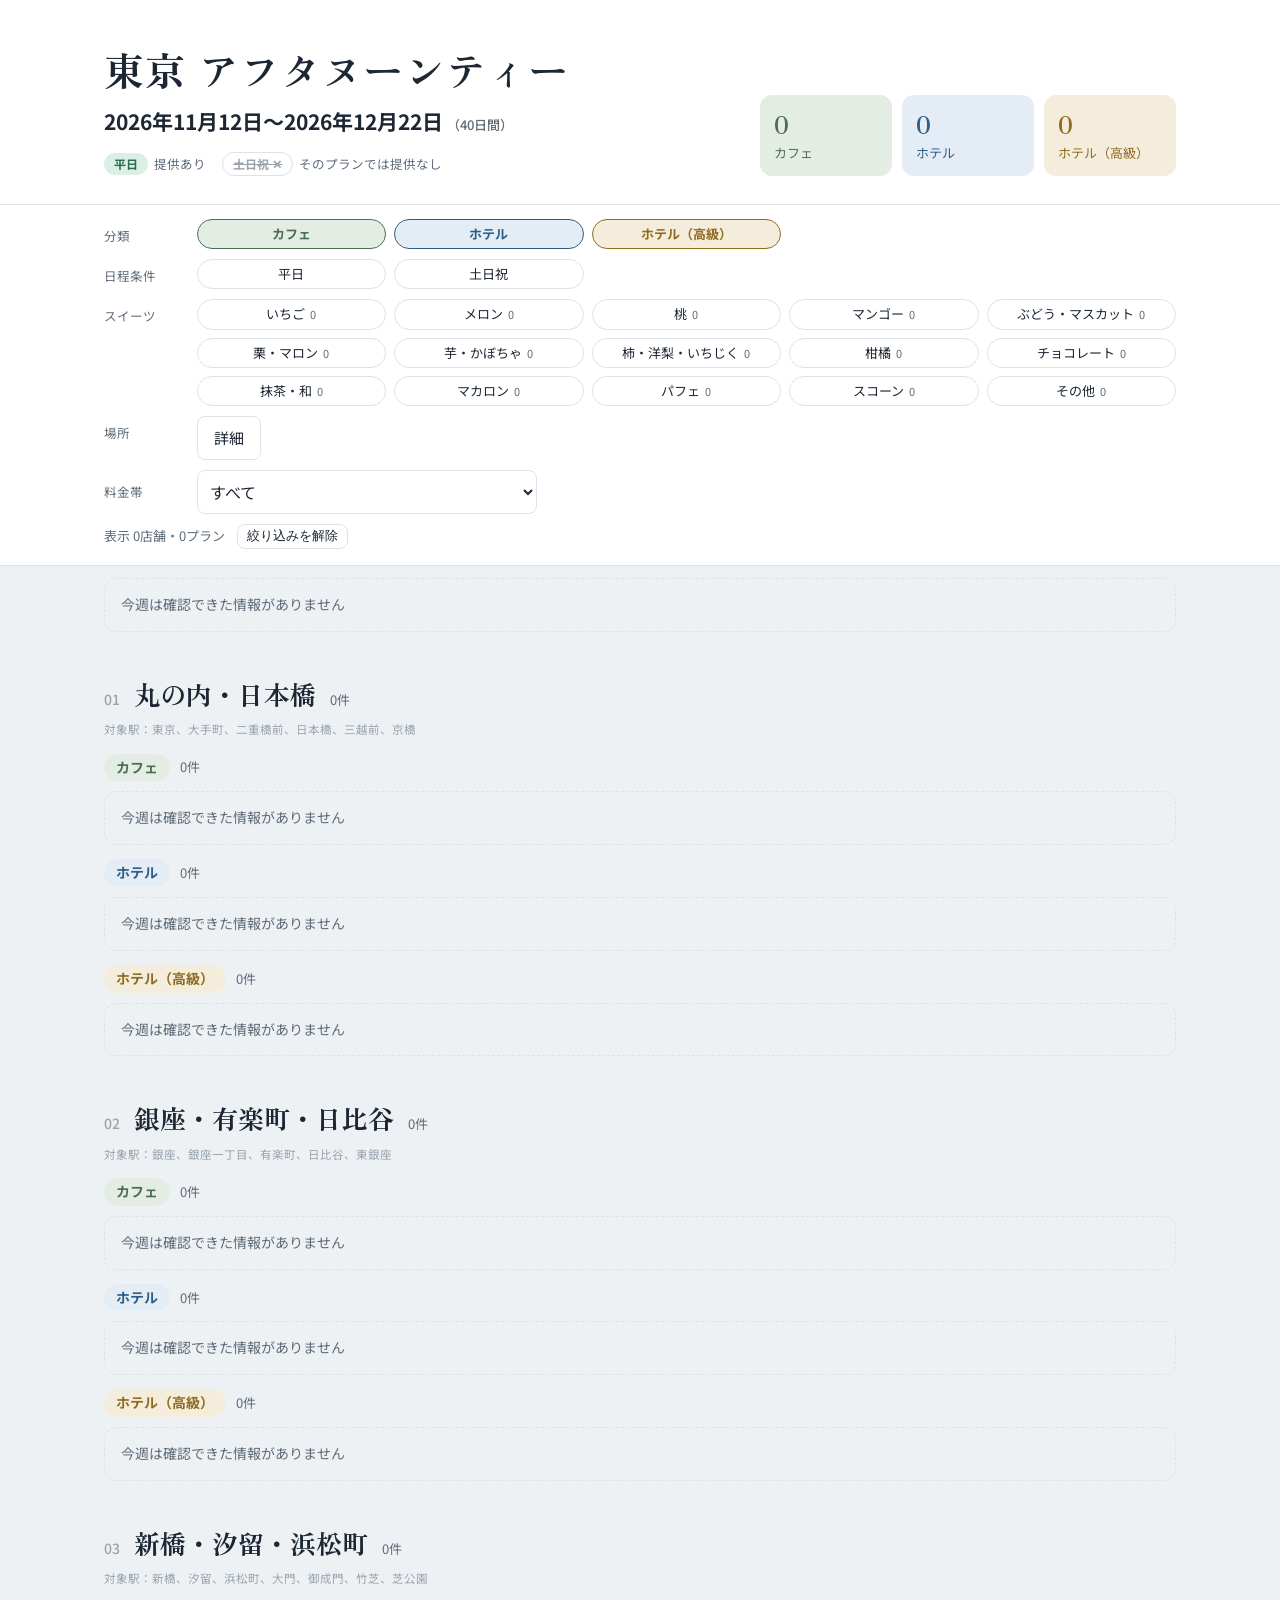
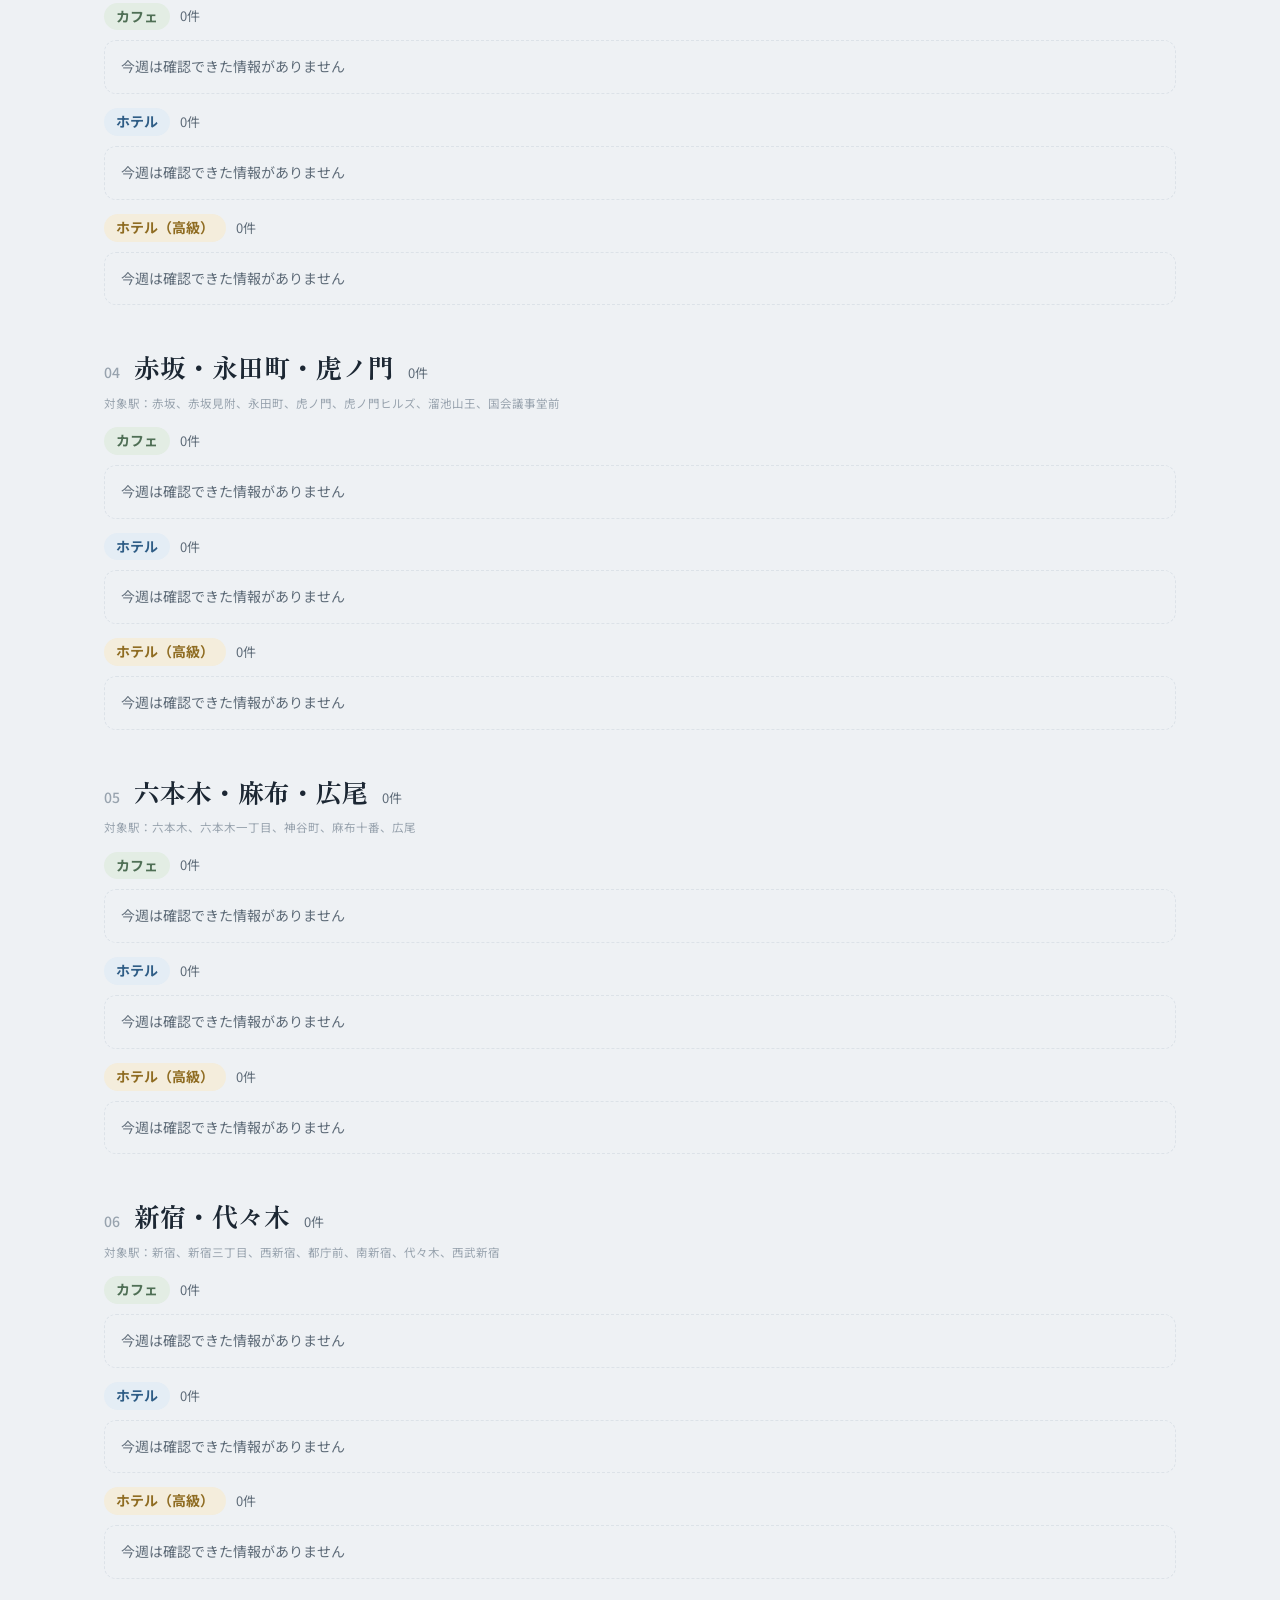
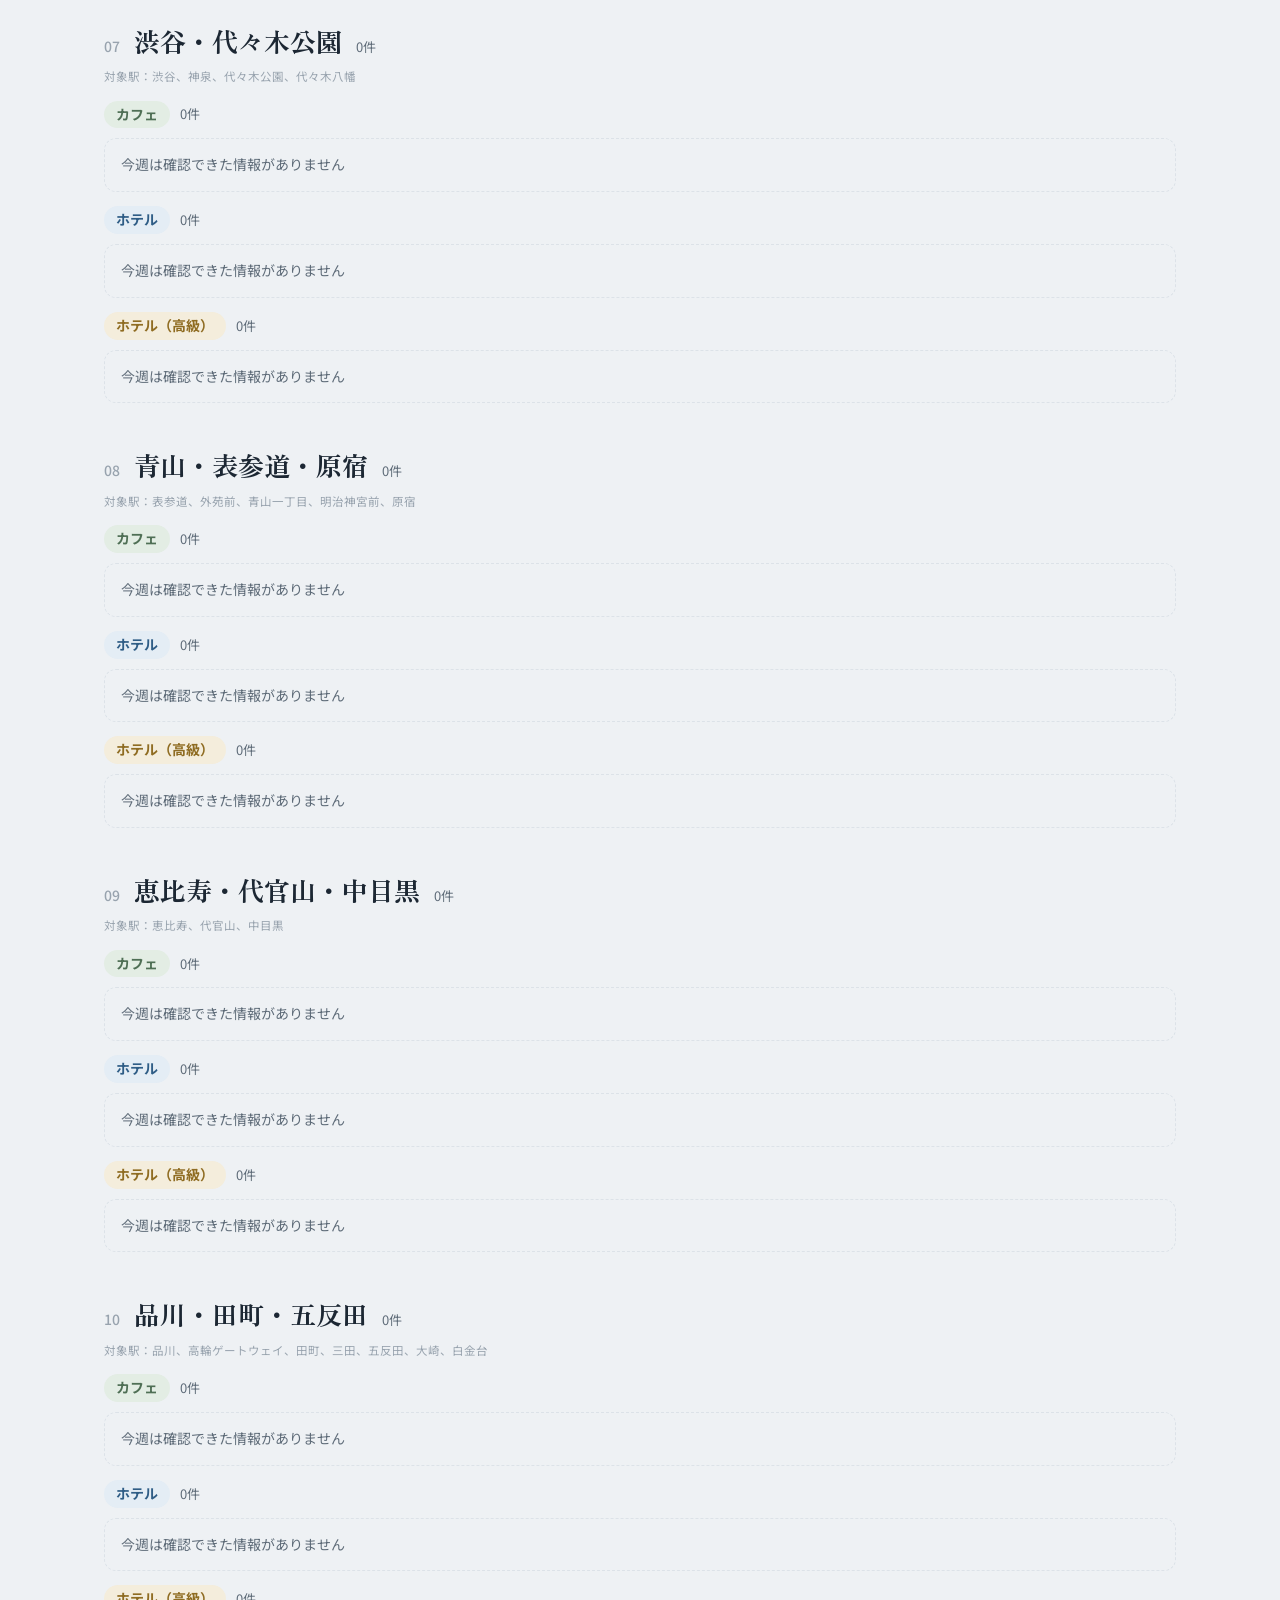
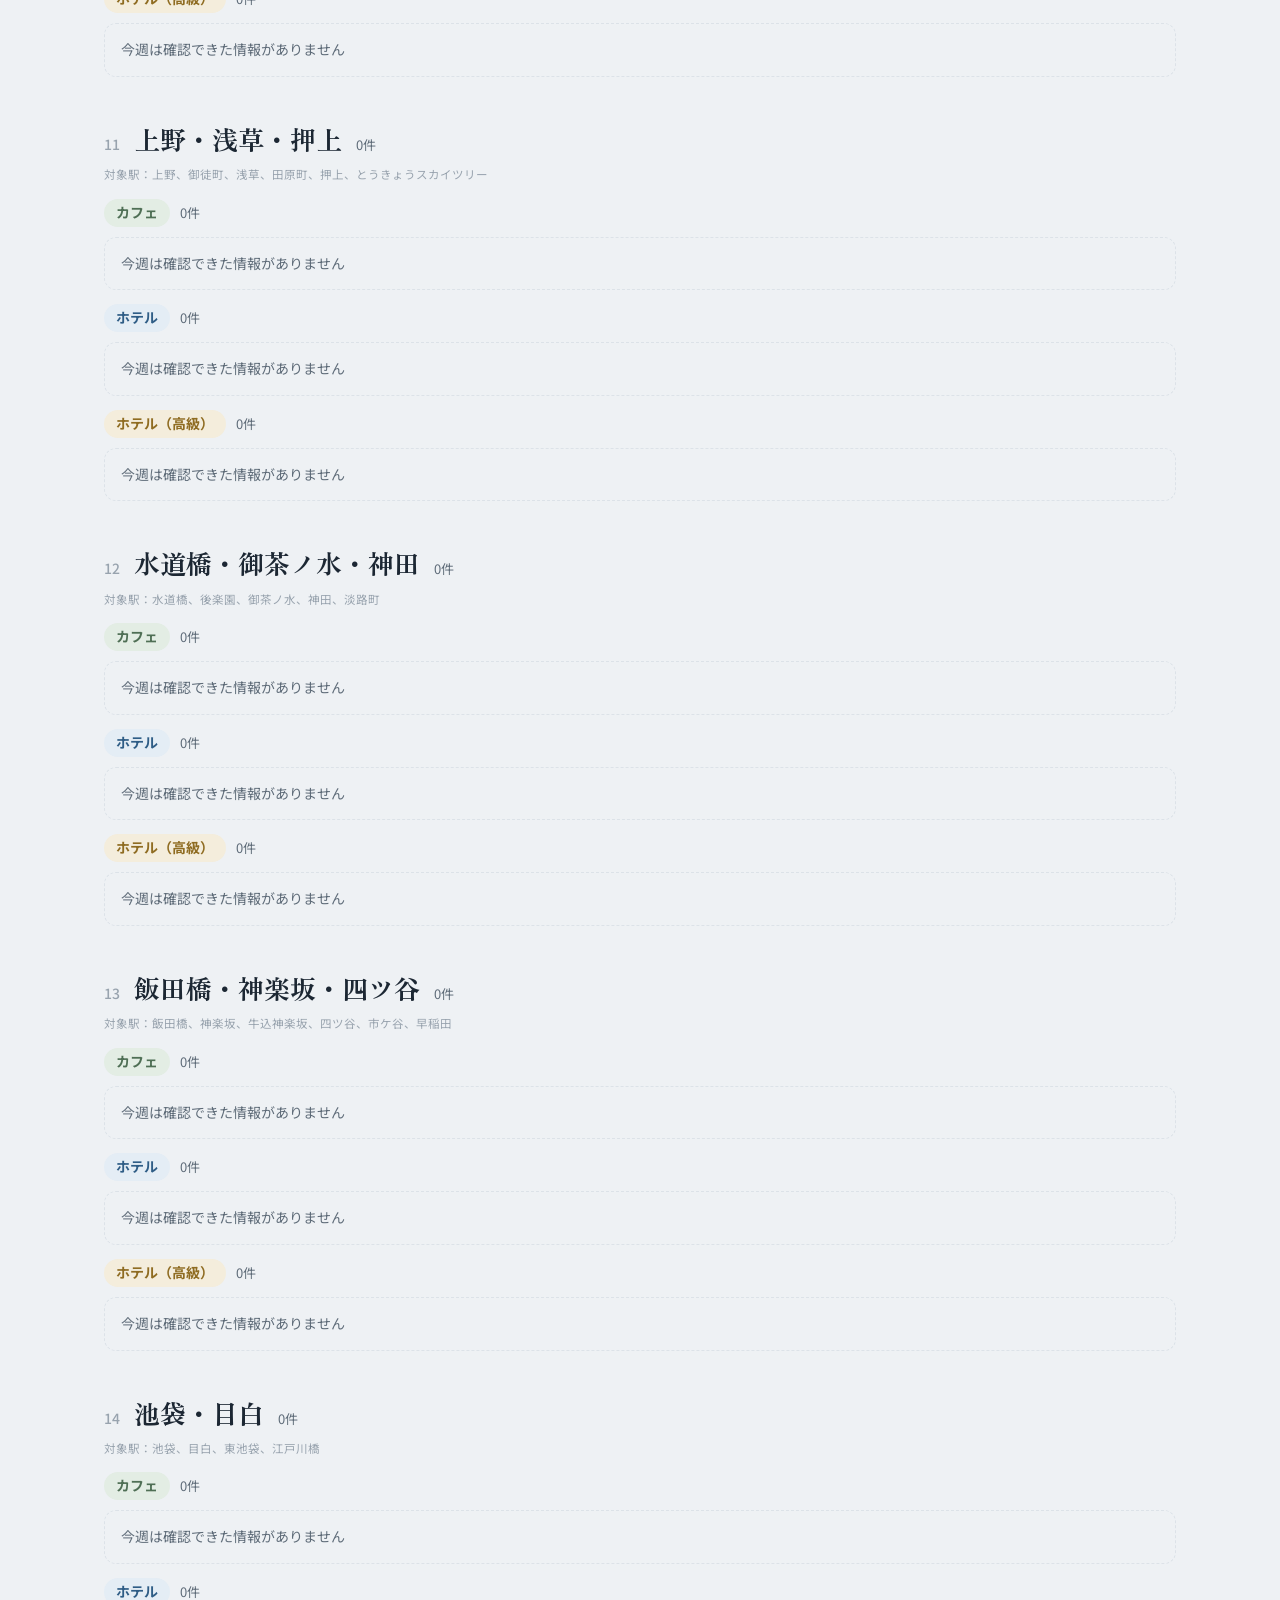
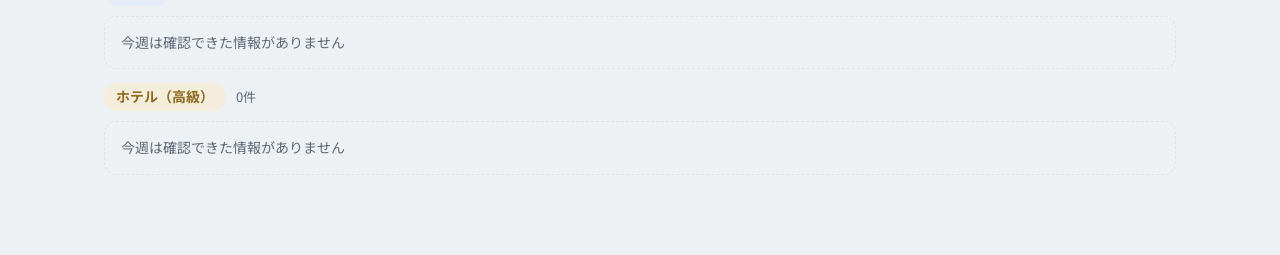
